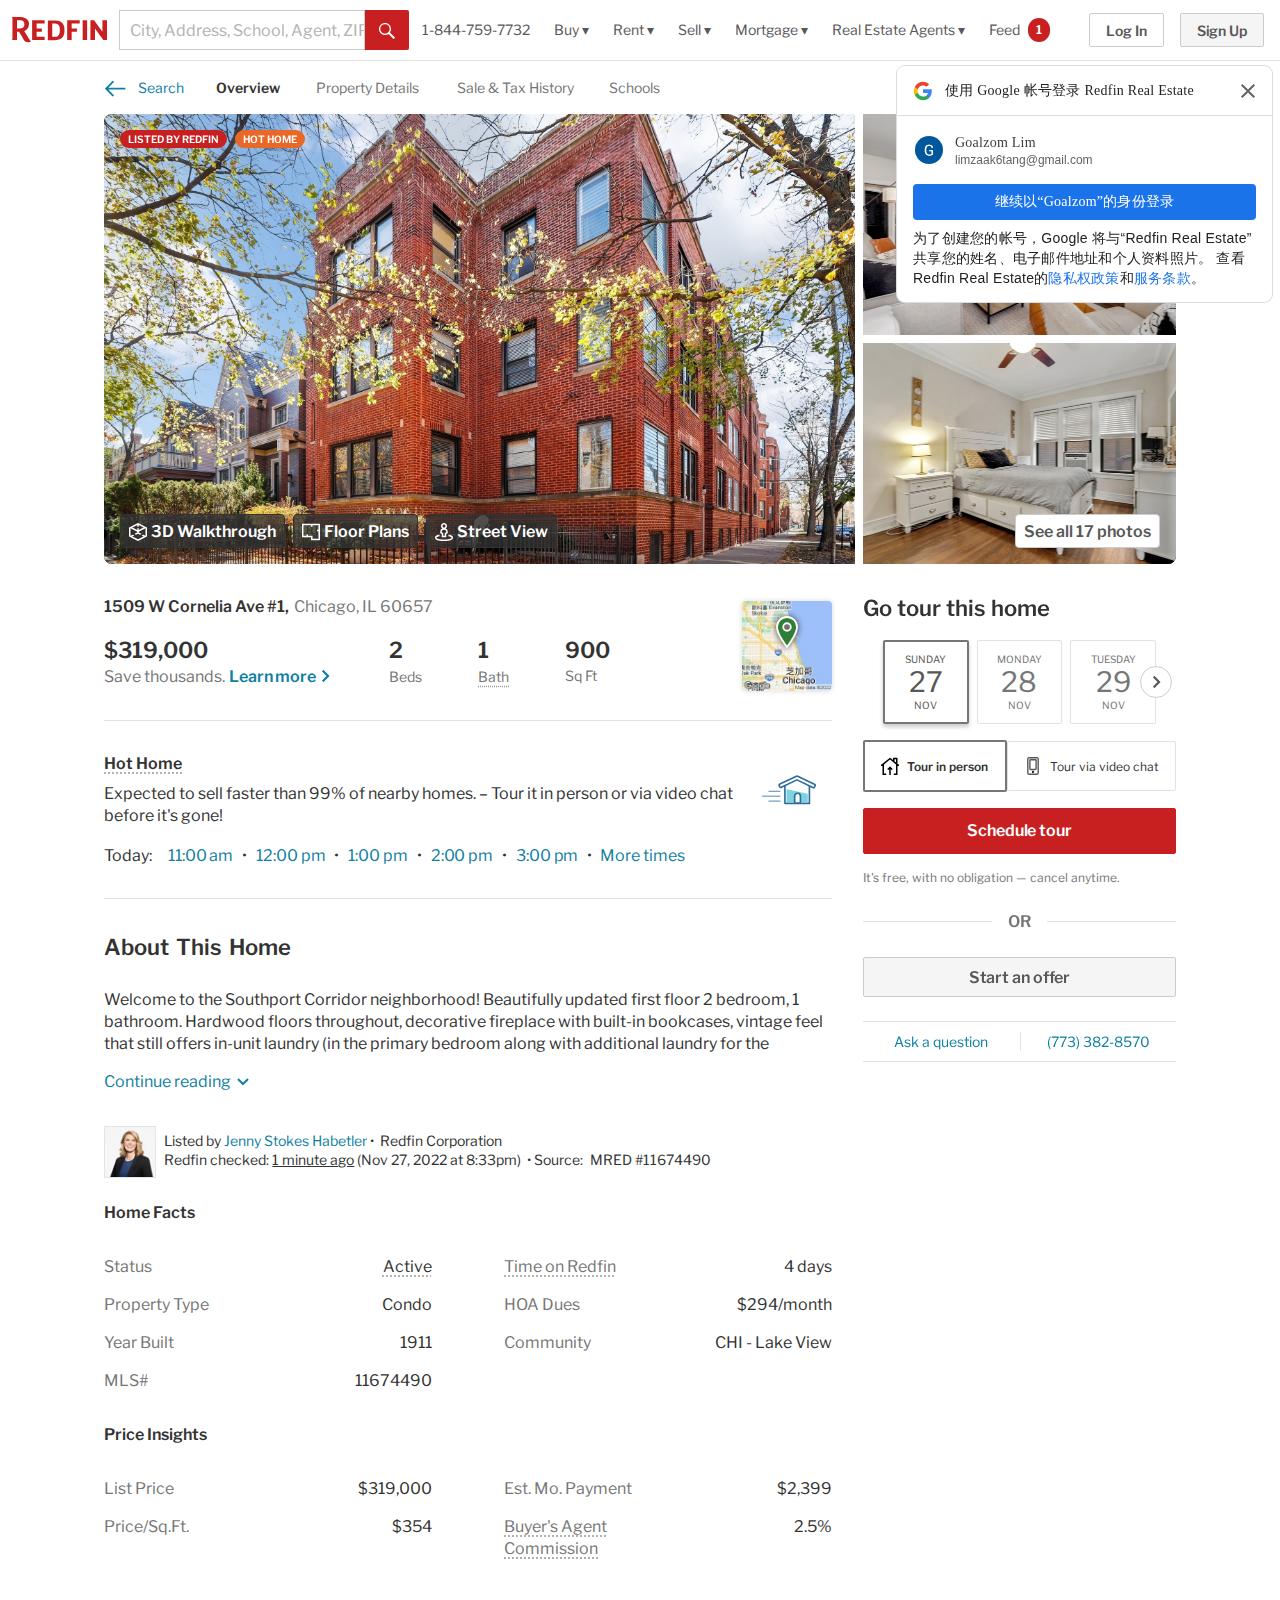
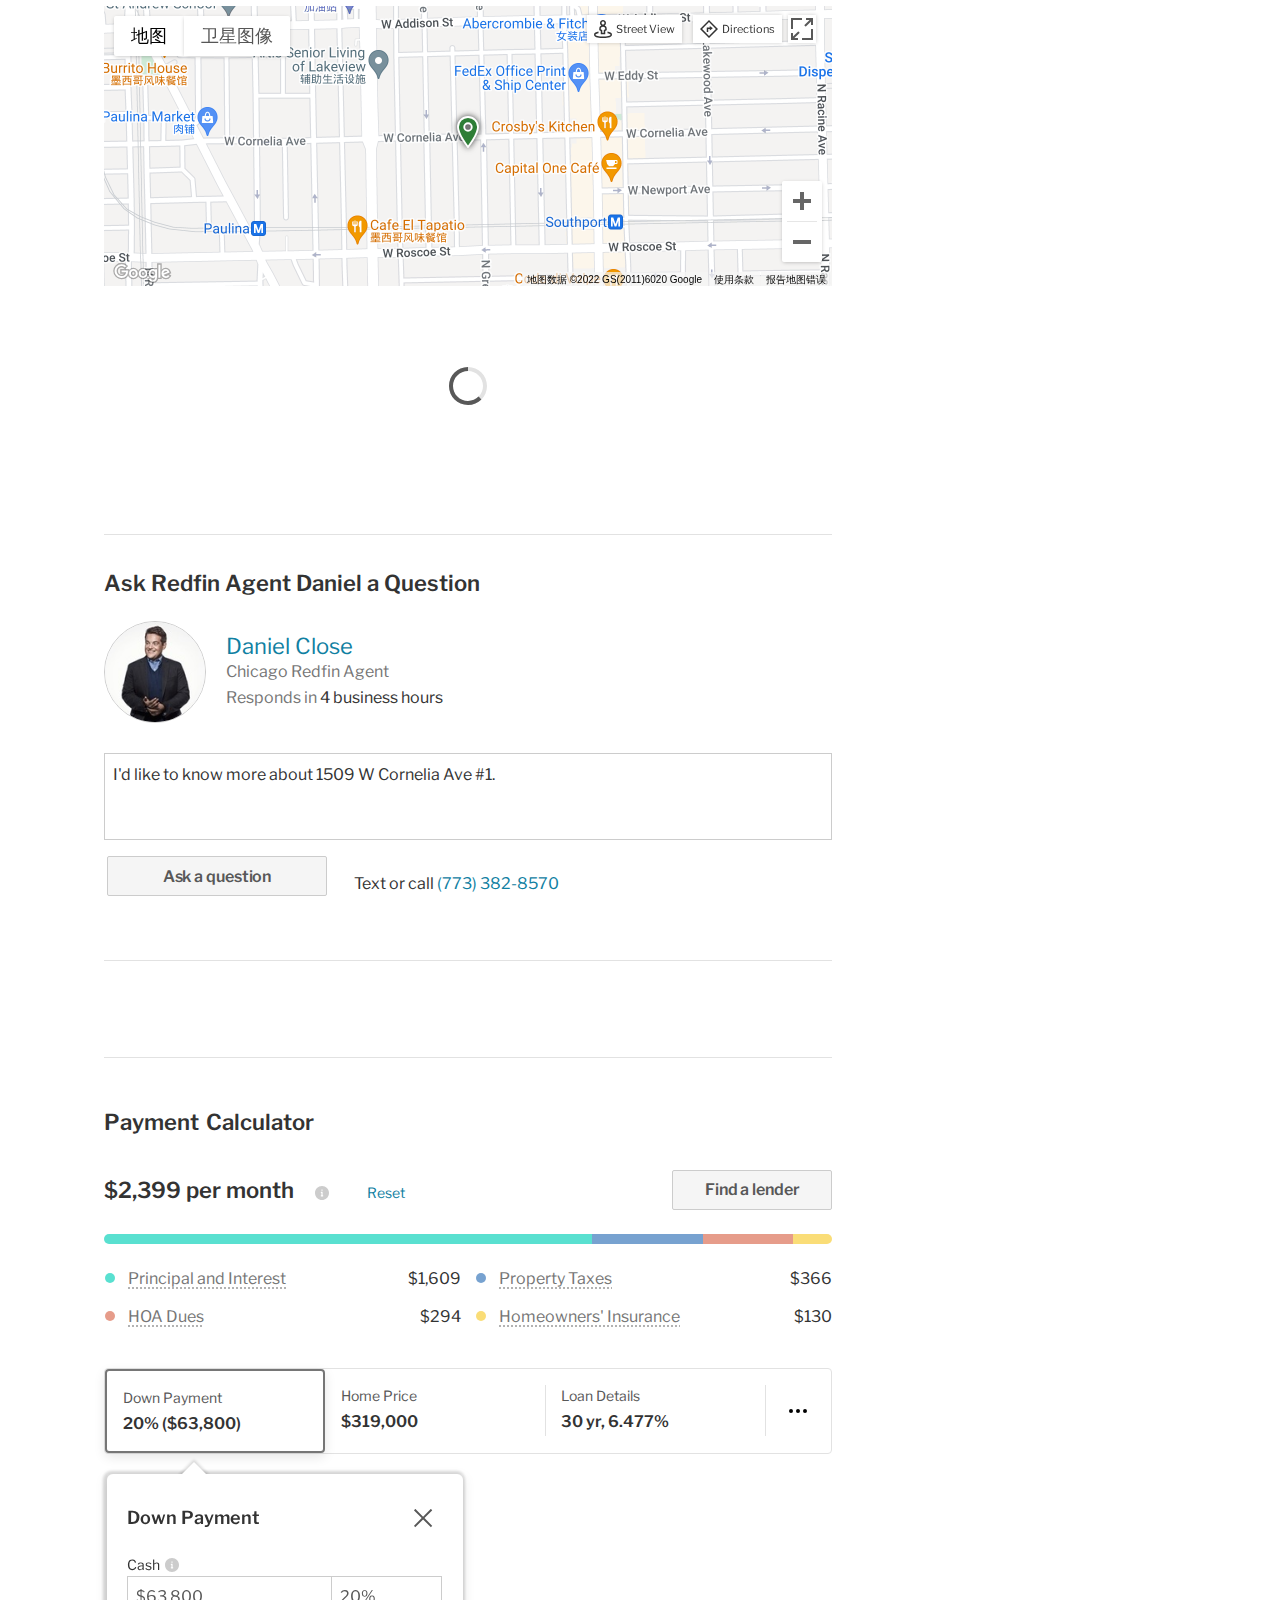
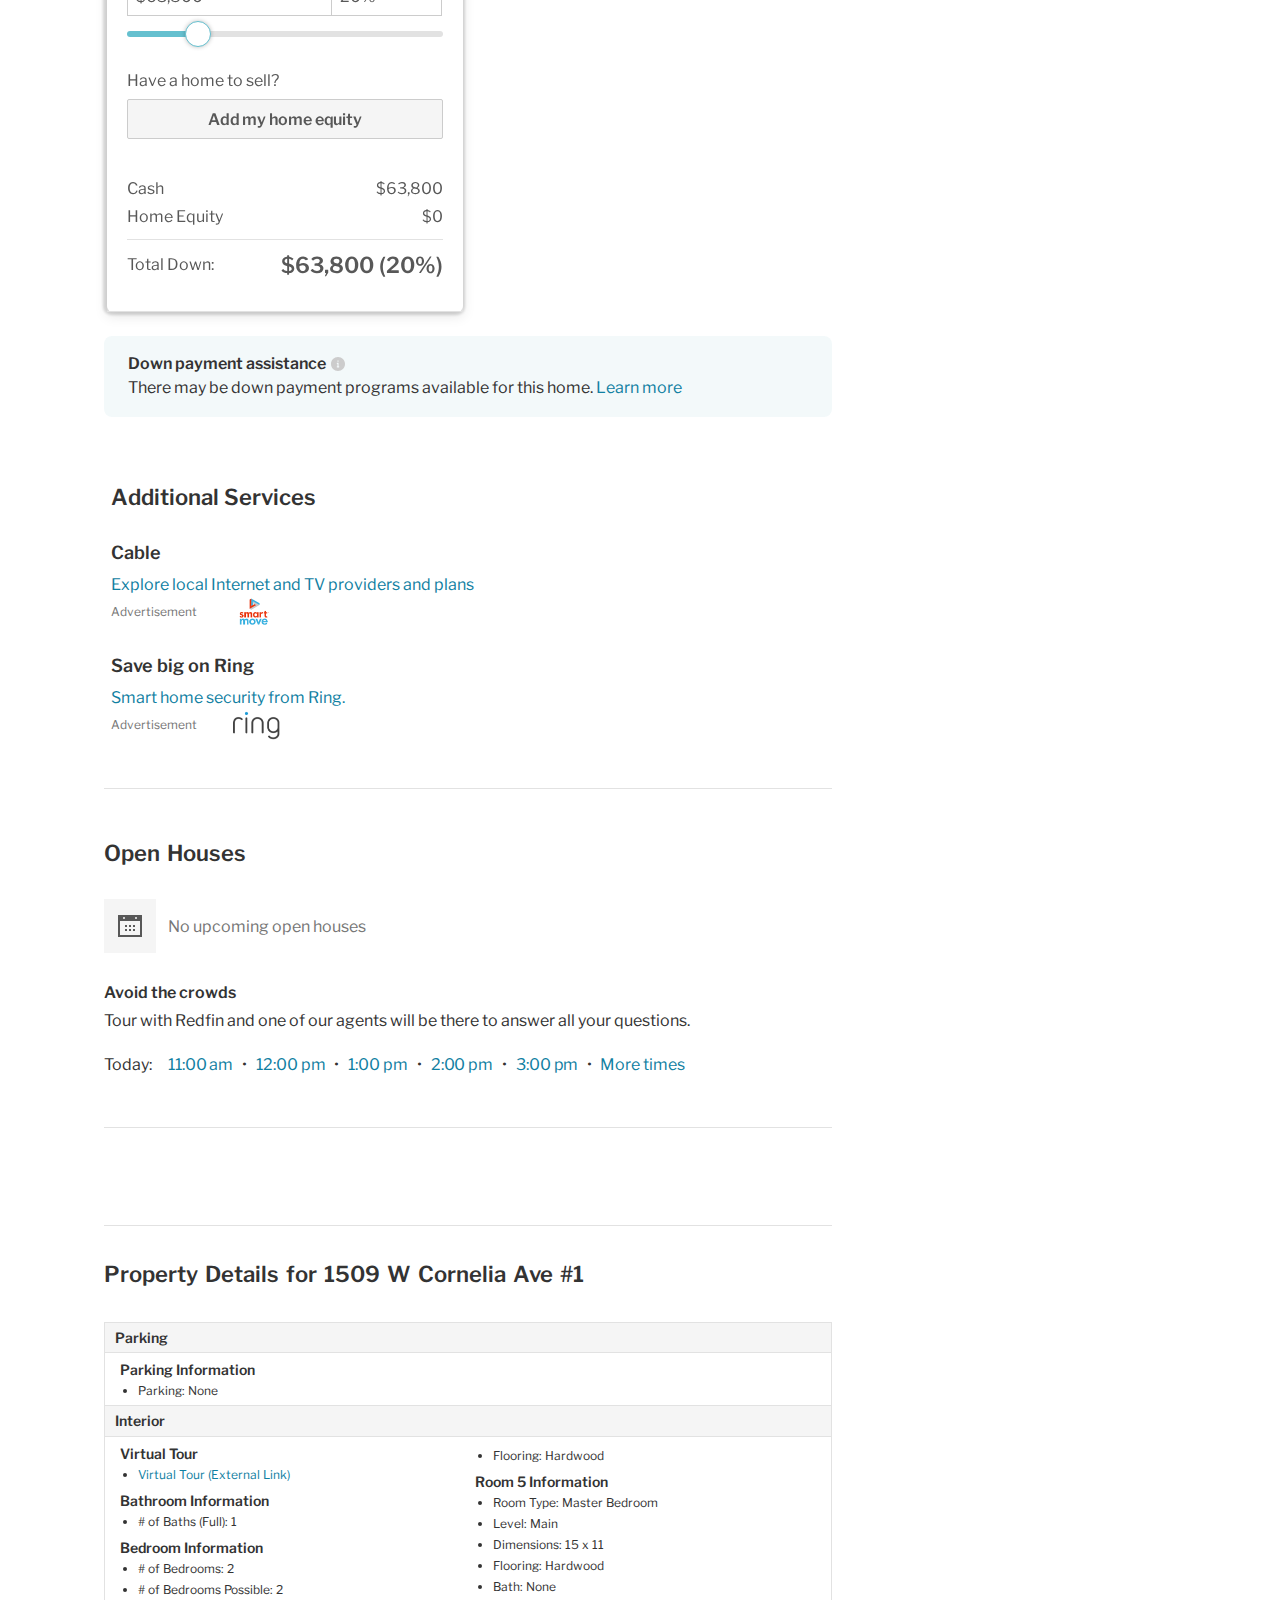
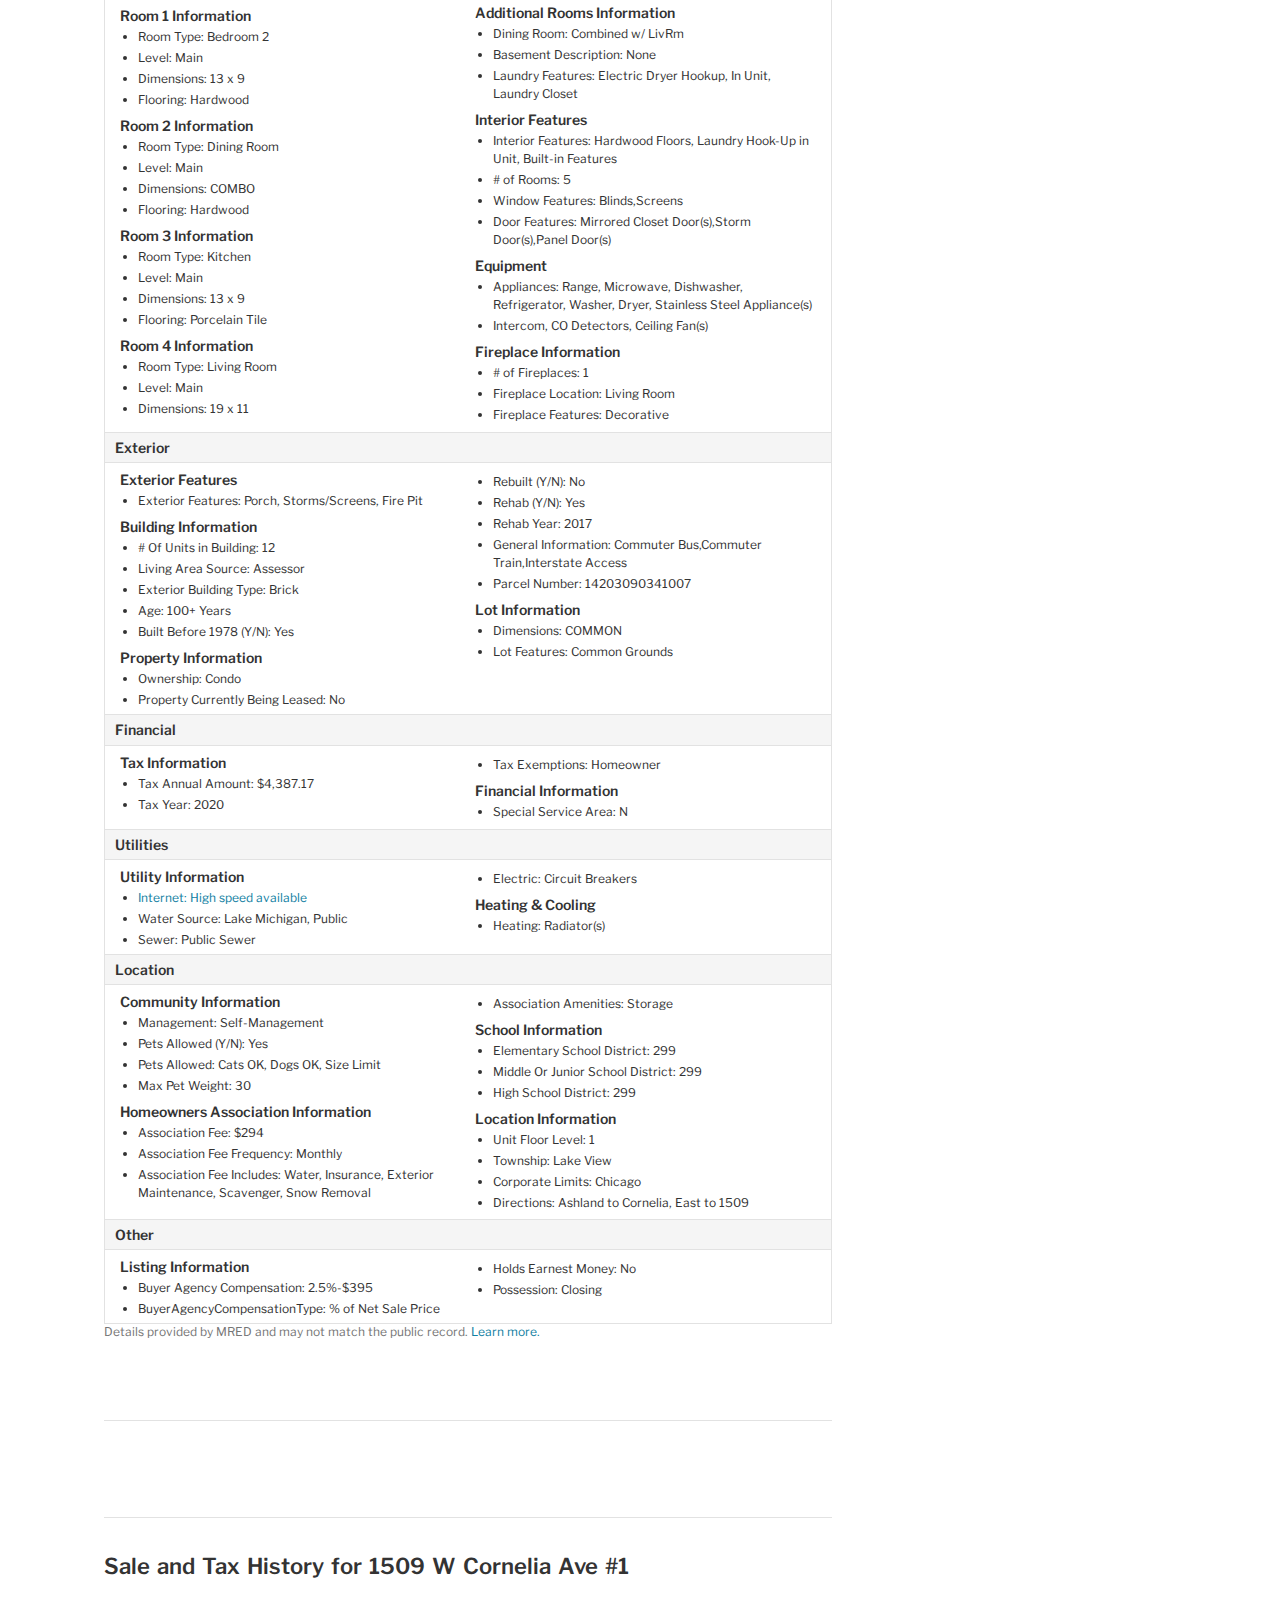
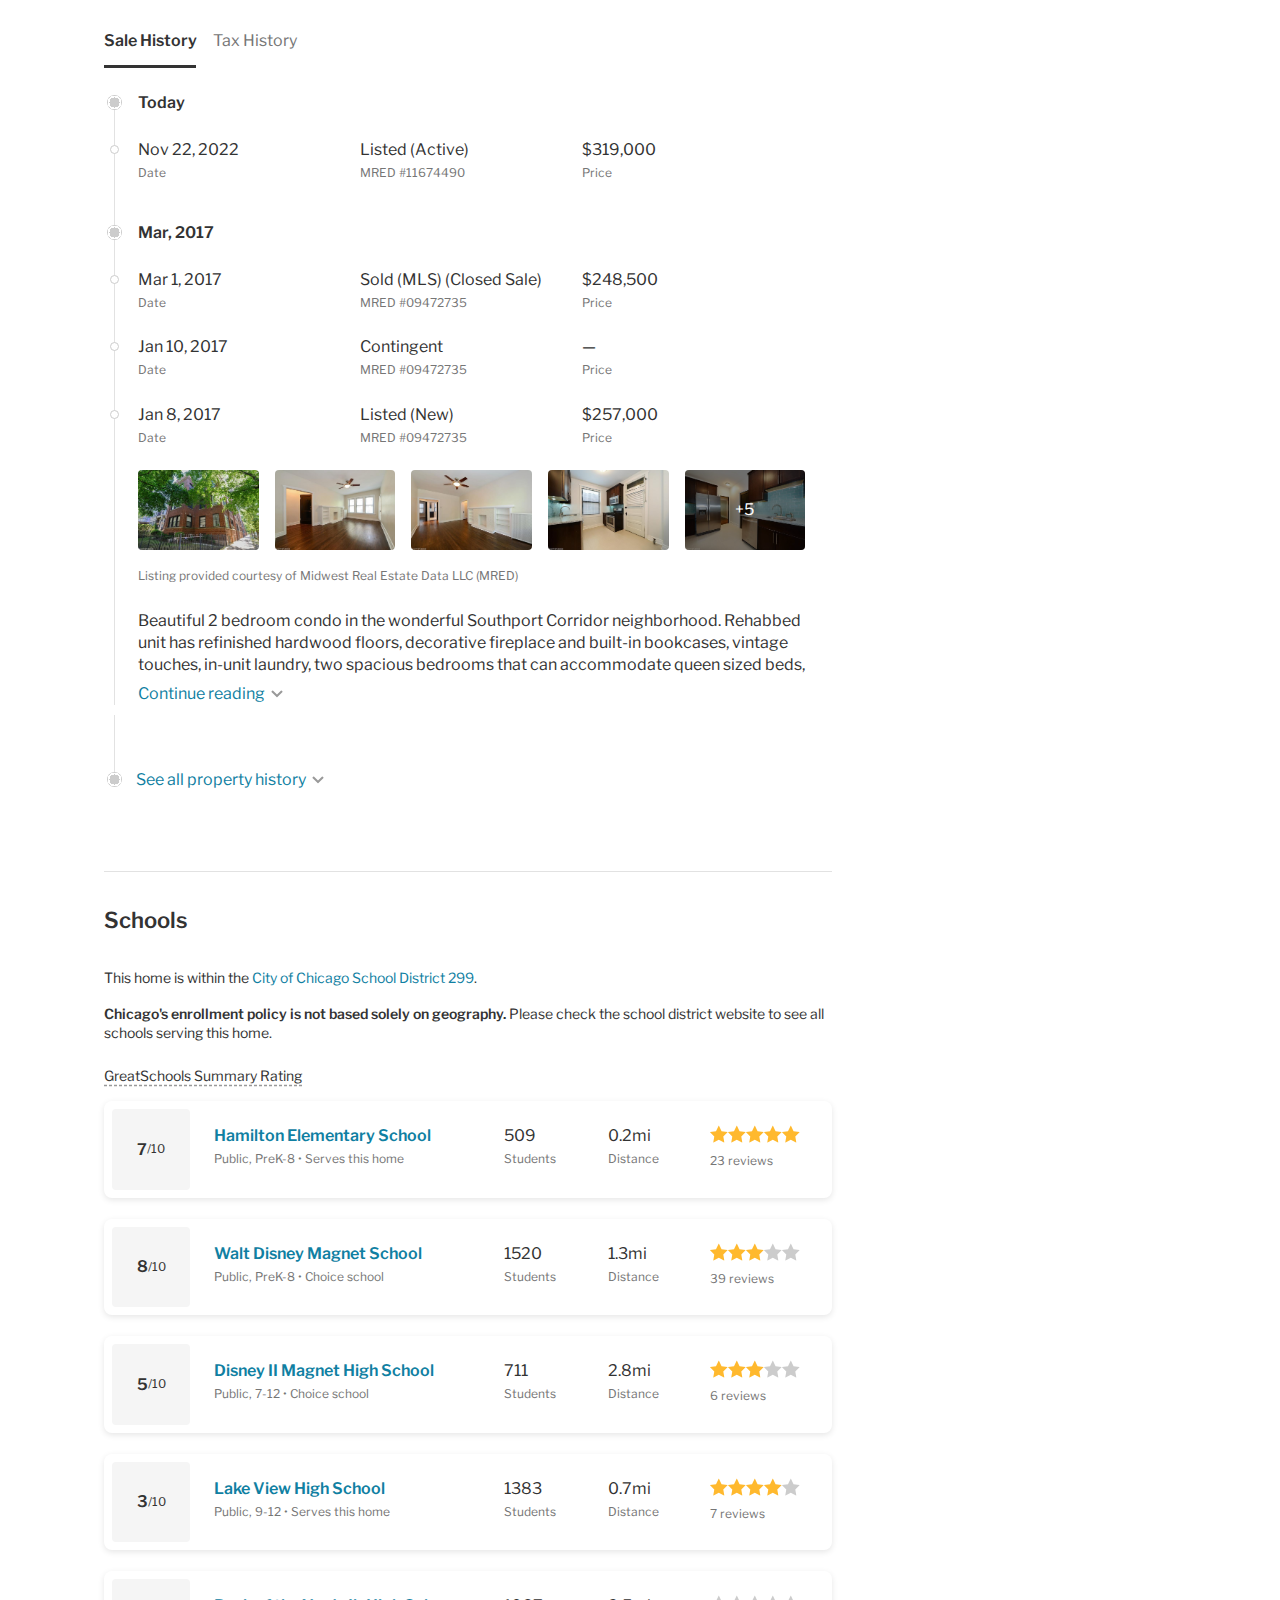
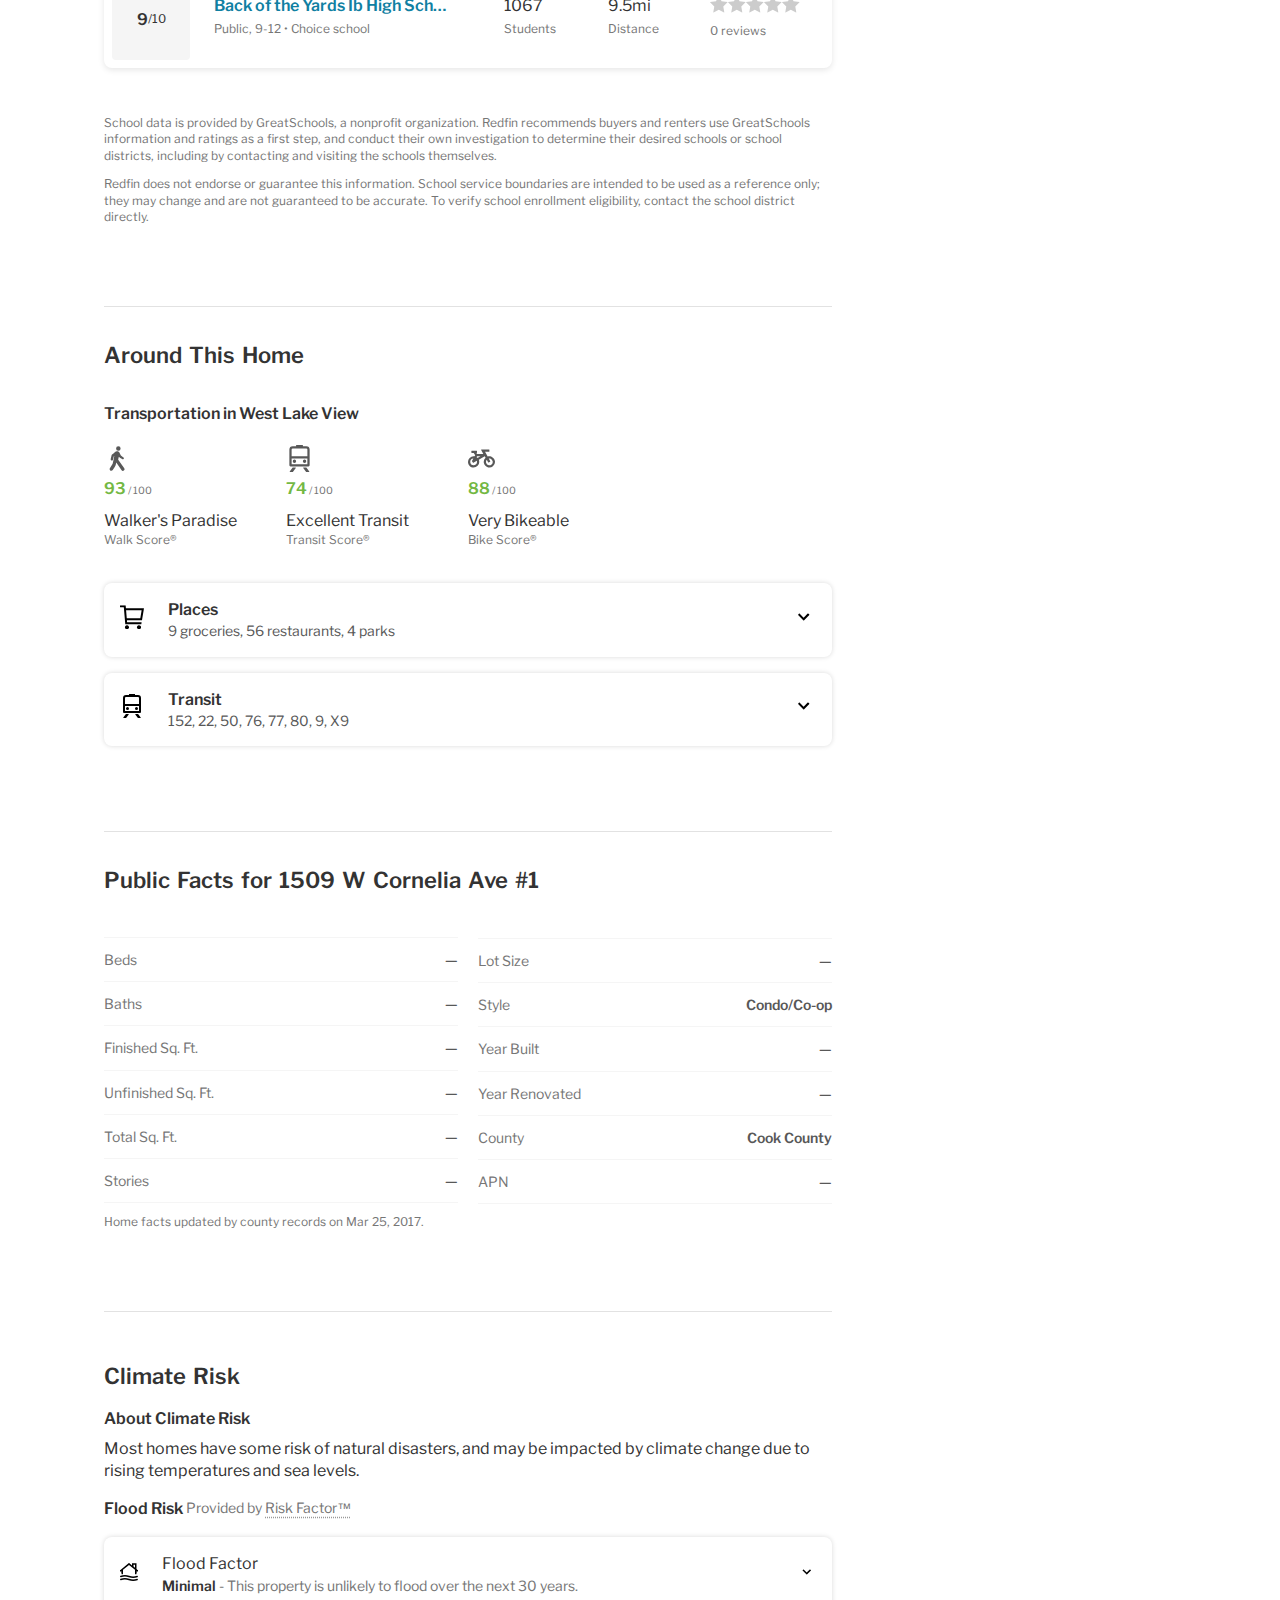
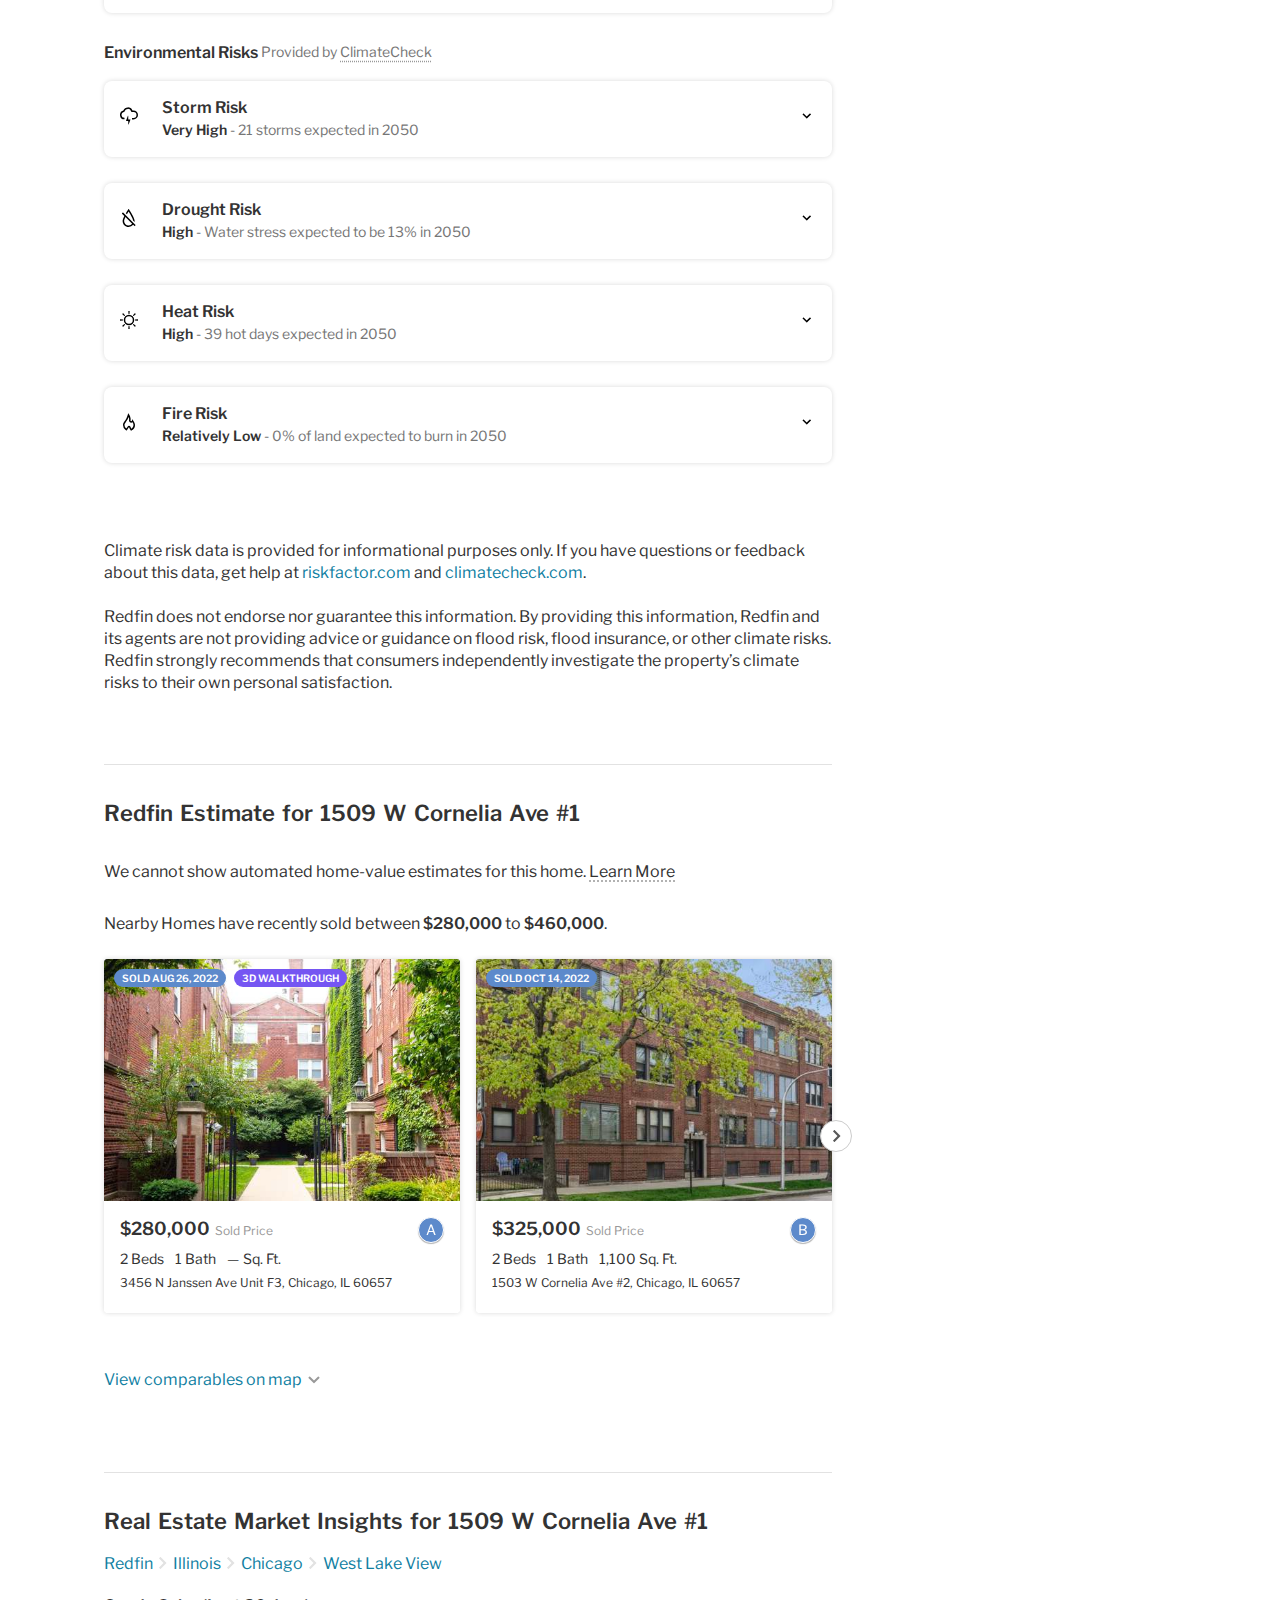
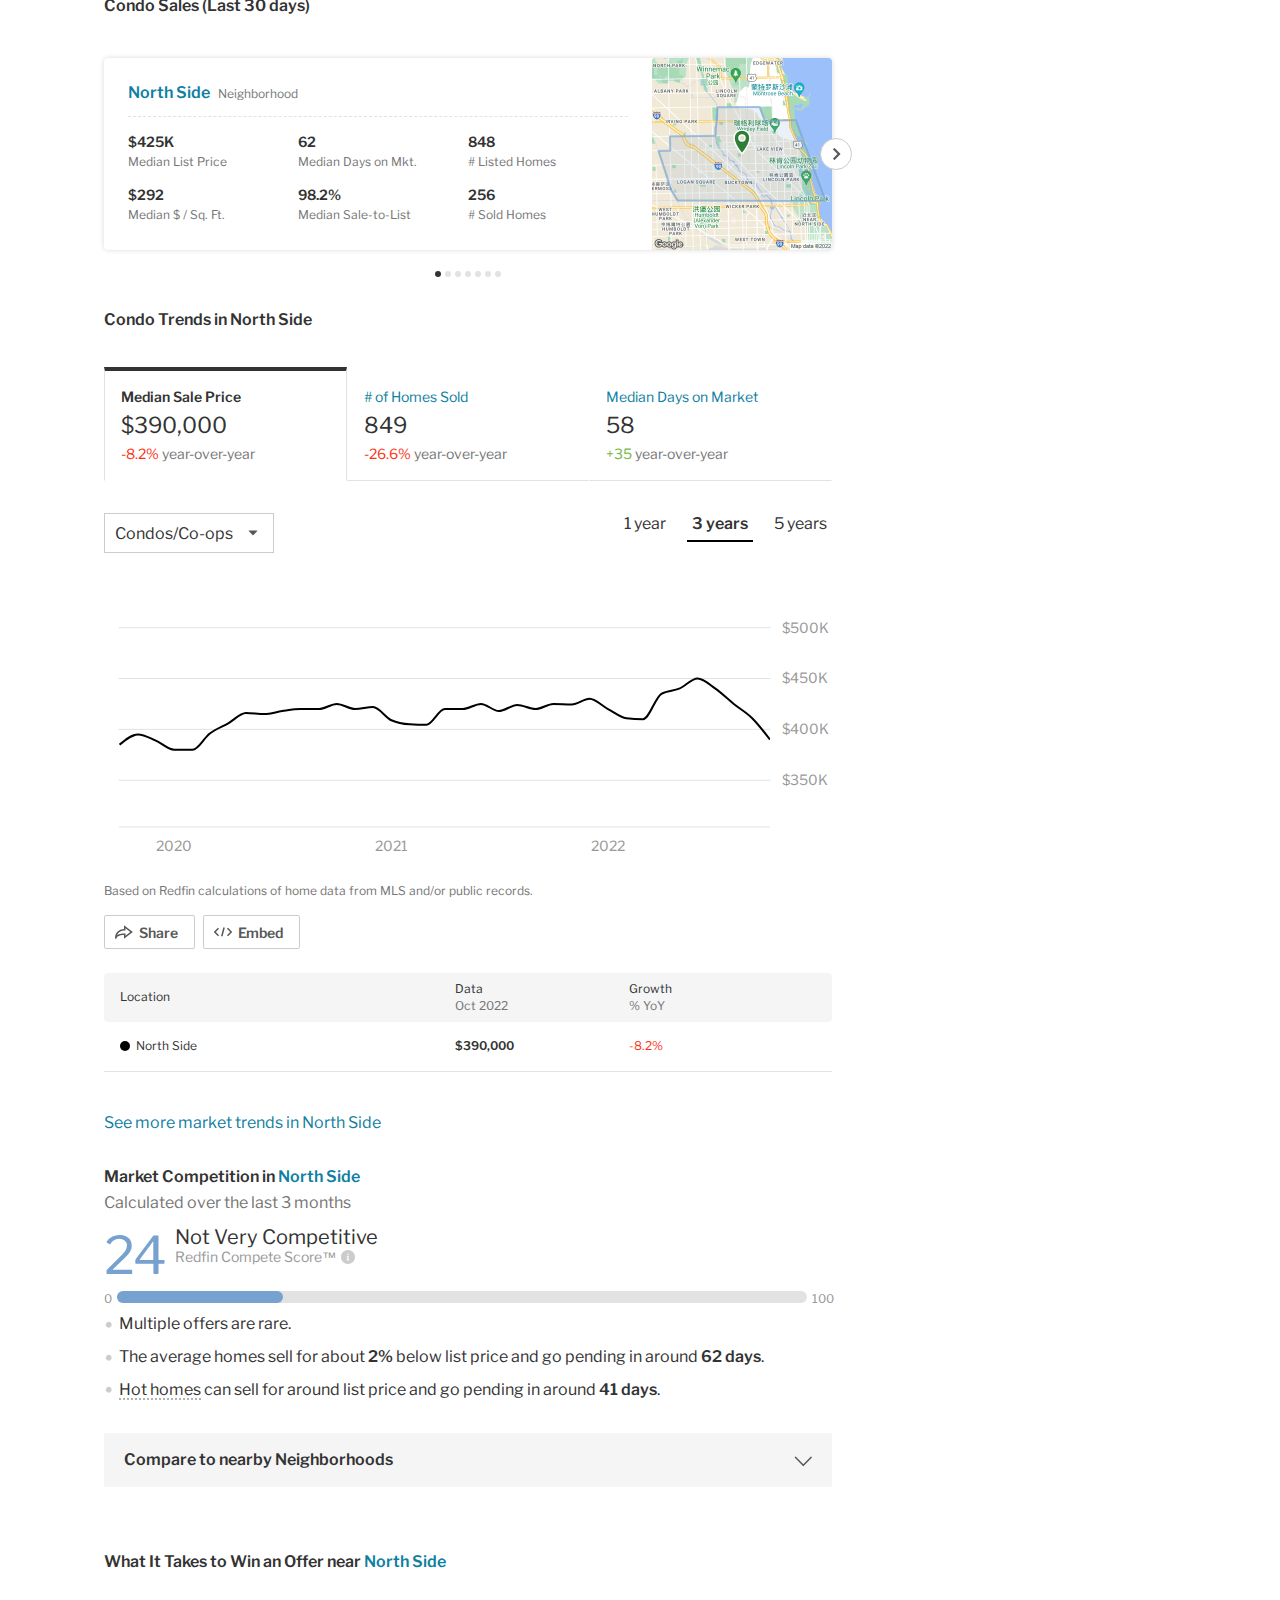
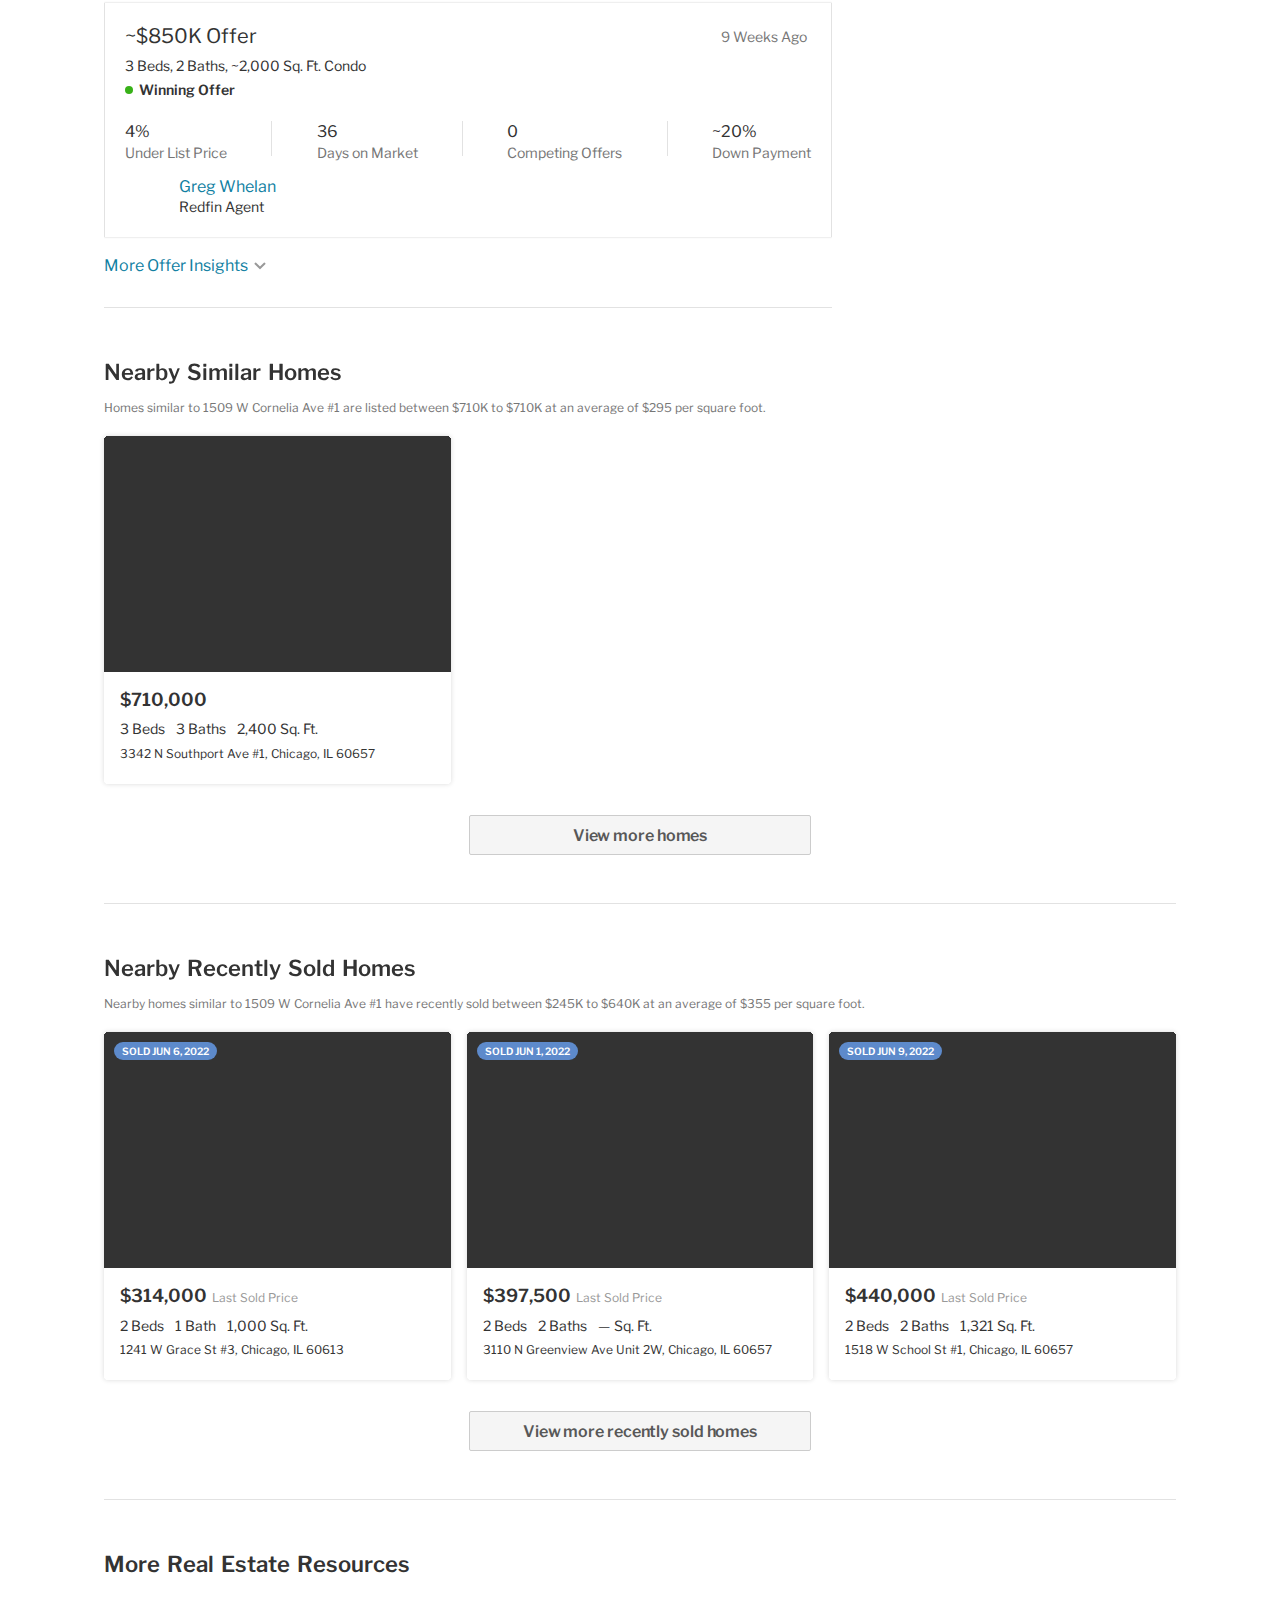
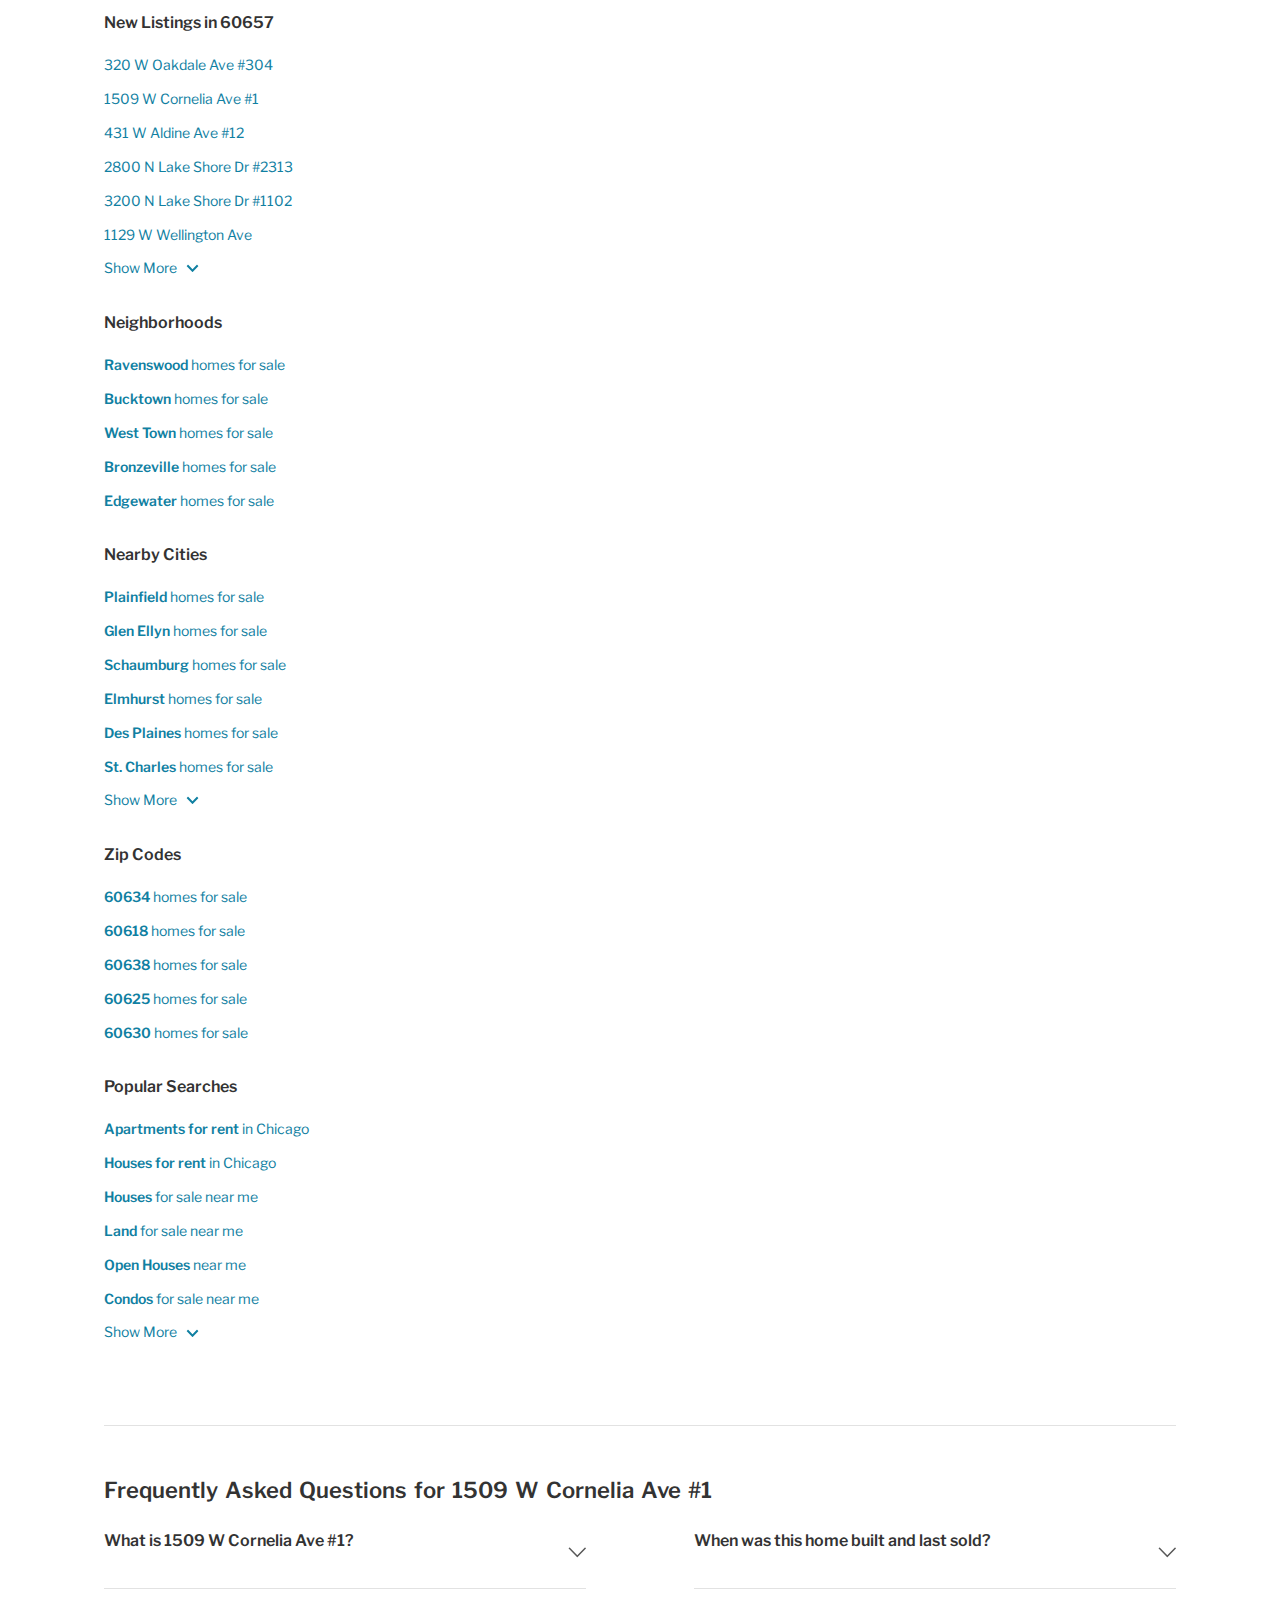
==== analysis.html @ 3dcf686b "Add files via upload" ====
<!DOCTYPE html>
<!-- saved from url=(0081)https://www.redfin.com/IL/Chicago/1509-W-Cornelia-Ave-60657/unit-1/home/106141878 -->
<html lang="en"><head><meta http-equiv="Content-Type" content="text/html; charset=UTF-8"><script src="./analysis_files/cm.min.js.下载"></script><style>.ssQIHO-checkbox-menu-item>span>span{background-color:#000;display:inline-block}@media (forced-colors:active),(prefers-contrast:more){.ssQIHO-checkbox-menu-item>span>span{background-color:ButtonText}}
</style><style>.gm-style .gm-style-mtc label,.gm-style .gm-style-mtc div{font-weight:400}.gm-style .gm-style-mtc ul,.gm-style .gm-style-mtc li{box-sizing:border-box}
</style><style>.LGLeeN-keyboard-shortcuts-view{display:-webkit-box;display:-webkit-flex;display:-moz-box;display:-ms-flexbox;display:flex}.LGLeeN-keyboard-shortcuts-view table,.LGLeeN-keyboard-shortcuts-view tbody,.LGLeeN-keyboard-shortcuts-view td,.LGLeeN-keyboard-shortcuts-view tr{background:inherit;border:none;margin:0;padding:0}.LGLeeN-keyboard-shortcuts-view table{display:table}.LGLeeN-keyboard-shortcuts-view tr{display:table-row}.LGLeeN-keyboard-shortcuts-view td{-moz-box-sizing:border-box;box-sizing:border-box;display:table-cell;color:#000;padding:6px;vertical-align:middle;white-space:nowrap}.LGLeeN-keyboard-shortcuts-view td .VdnQmO-keyboard-shortcuts-view--shortcut-key{background-color:#e8eaed;border-radius:2px;border:none;-moz-box-sizing:border-box;box-sizing:border-box;color:inherit;display:inline-block;font-family:Google Sans Text,Roboto,Arial,sans-serif;line-height:16px;margin:0 2px;min-height:20px;min-width:20px;padding:2px 4px;position:relative;text-align:center}
</style><style>.gm-control-active>img{box-sizing:content-box;display:none;left:50%;pointer-events:none;position:absolute;top:50%;transform:translate(-50%,-50%)}.gm-control-active>img:nth-child(1){display:block}.gm-control-active:focus>img:nth-child(1),.gm-control-active:hover>img:nth-child(1),.gm-control-active:active>img:nth-child(1),.gm-control-active:disabled>img:nth-child(1){display:none}.gm-control-active:focus>img:nth-child(2),.gm-control-active:hover>img:nth-child(2){display:block}.gm-control-active:active>img:nth-child(3){display:block}.gm-control-active:disabled>img:nth-child(4){display:block}
</style><link type="text/css" rel="stylesheet" href="./analysis_files/css"><link type="text/css" rel="stylesheet" href="./analysis_files/css(1)"><style>.gm-ui-hover-effect{opacity:.6}.gm-ui-hover-effect:hover{opacity:1}.gm-ui-hover-effect>span{background-color:#000}@media (forced-colors:active),(prefers-contrast:more){.gm-ui-hover-effect>span{background-color:ButtonText}}
</style><style>.gm-style .gm-style-cc a,.gm-style .gm-style-cc button,.gm-style .gm-style-cc span,.gm-style .gm-style-mtc div{font-size:10px;box-sizing:border-box}.gm-style .gm-style-cc a,.gm-style .gm-style-cc button,.gm-style .gm-style-cc span{outline-offset:3px}
</style><style>@media print {  .gm-style .gmnoprint, .gmnoprint {    display:none  }}@media screen {  .gm-style .gmnoscreen, .gmnoscreen {    display:none  }}</style><style>.gm-style-moc{background-color:rgba(0,0,0,.45);pointer-events:none;text-align:center;transition:opacity ease-in-out}.gm-style-mot{color:white;font-family:Roboto,Arial,sans-serif;font-size:22px;margin:0;position:relative;top:50%;transform:translateY(-50%);-webkit-transform:translateY(-50%);-ms-transform:translateY(-50%)}
</style><style>.gm-style img{max-width: none;}.gm-style {font: 400 11px Roboto, Arial, sans-serif; text-decoration: none;}</style><script type="text/javascript" src="./analysis_files/js"></script><script type="text/javascript" async="" src="./analysis_files/serve.js.下载"></script><script src="./analysis_files/js(1)"></script><script src="./analysis_files/sdk.js.下载" async="" crossorigin="anonymous"></script><script src="./analysis_files/cb=gapi.loaded_0" async=""></script><script src="./analysis_files/appleid.auth.js.下载"></script><script src="./analysis_files/client"></script><script src="./analysis_files/sdk.js(1).下载"></script><script src="./analysis_files/platform.js.下载" gapi_processed="true"></script><script crossorigin="anonymous" src="./analysis_files/ADPDesktopPage_75e9a395.cf8e89e1c381ba266e58.bundle.js.下载"></script><script crossorigin="anonymous" src="./analysis_files/ADPDesktopPage_83b5c8ab.e9a2d29896f0fd96af4b.bundle.js.下载"></script><script crossorigin="anonymous" src="./analysis_files/ADPDesktopPage_7eae6f61.4207afceb505b8698ed2.bundle.js.下载"></script><script crossorigin="anonymous" src="./analysis_files/ADPDesktopPage_6483b52d.d6a05bd0061caed2f237.bundle.js.下载"></script><script crossorigin="anonymous" src="./analysis_files/ADPDesktopPage_3b340955.83fe696472b7d780b3dc.bundle.js.下载"></script><script crossorigin="anonymous" src="./analysis_files/ADPDesktopPage_0caeb614.eb978bf5528ff9c0d994.bundle.js.下载"></script><script crossorigin="anonymous" src="./analysis_files/ADPDesktopPage_eef79283.7c01364420d3b9afa6d5.bundle.js.下载"></script><script crossorigin="anonymous" src="./analysis_files/ADPDesktopPage_a7ac6820.9bfdf911c00c940b3775.bundle.js.下载"></script><script crossorigin="anonymous" src="./analysis_files/ADPDesktopPage_493df0b3.30516726e93807132ad8.bundle.js.下载"></script><script crossorigin="anonymous" src="./analysis_files/419.ab06e899465aa8dcae40.bundle.js.下载"></script><script crossorigin="anonymous" src="./analysis_files/372.6dfafe2985307cf2d13b.bundle.js.下载"></script><script crossorigin="anonymous" src="./analysis_files/runtime.247689ef583096a7023d.bundle.js.下载"></script><script src="./analysis_files/customer-pages.js.下载"></script><!-- Server: phantom-3 --><!-- Time generated: Sun Nov 27 2022 04:34:36 GMT-0800 (Pacific Standard Time) --><script id="asw" src="./analysis_files/widget.js.下载" async=""></script><script type="text/javascript" async="" src="./analysis_files/fRW.js.下载"></script><script async="" src="./analysis_files/gtm.js.下载"></script><script>(function(a){window.__reactServerOnClickHandler=function(i){(a[i]=a[i]||[]).push(new Date)}})(window.__reactServerUnhandledEvents={})</script><link rel="stylesheet" type="text/css" media="" href="./analysis_files/long-cache_b400a2fe.30eeec425912374ec387.styles.css" data-href="long-cache~b400a2fe.30eeec425912374ec387.styles.css" data-react-server-css=""><link rel="stylesheet" type="text/css" media="" href="./analysis_files/ADPDesktopPage_493df0b3.e11a20a475299ae9624d.styles.css" data-href="ADPDesktopPage~493df0b3.e11a20a475299ae9624d.styles.css" data-react-server-css=""><link rel="stylesheet" type="text/css" media="" href="./analysis_files/ADPDesktopPage_a7ac6820.e509c20d0b660ccb66d5.styles.css" data-href="ADPDesktopPage~a7ac6820.e509c20d0b660ccb66d5.styles.css" data-react-server-css=""><link rel="stylesheet" type="text/css" media="" href="./analysis_files/ADPDesktopPage_eef79283.519fec0d2943ebc017fc.styles.css" data-href="ADPDesktopPage~eef79283.519fec0d2943ebc017fc.styles.css" data-react-server-css=""><link rel="stylesheet" type="text/css" media="" href="./analysis_files/ADPDesktopPage_0caeb614.afd4f3062f018d90e91d.styles.css" data-href="ADPDesktopPage~0caeb614.afd4f3062f018d90e91d.styles.css" data-react-server-css=""><link rel="stylesheet" type="text/css" media="" href="./analysis_files/ADPDesktopPage_3b340955.21d8b7373f6c372fdbae.styles.css" data-href="ADPDesktopPage~3b340955.21d8b7373f6c372fdbae.styles.css" data-react-server-css=""><link rel="stylesheet" type="text/css" media="" href="./analysis_files/ADPDesktopPage_6483b52d.9a8624ad1d8b9ed3890d.styles.css" data-href="ADPDesktopPage~6483b52d.9a8624ad1d8b9ed3890d.styles.css" data-react-server-css=""><link rel="stylesheet" type="text/css" media="" href="./analysis_files/ADPDesktopPage_7eae6f61.e06b26ecc01927b86fea.styles.css" data-href="ADPDesktopPage~7eae6f61.e06b26ecc01927b86fea.styles.css" data-react-server-css=""><link rel="stylesheet" type="text/css" media="" href="./analysis_files/ADPDesktopPage_83b5c8ab.6129668c7196b86f72bb.styles.css" data-href="ADPDesktopPage~83b5c8ab.6129668c7196b86f72bb.styles.css" data-react-server-css=""><link rel="stylesheet" type="text/css" media="" href="./analysis_files/ADPDesktopPage_75e9a395.72a11c9dd0efb5de2cf1.styles.css" data-href="ADPDesktopPage~75e9a395.72a11c9dd0efb5de2cf1.styles.css" data-react-server-css=""><link rel="stylesheet" type="text/css" media="" href="./analysis_files/ADPDesktopDelayLoadedComponents_493df0b3.f53c899abe405f1deaae.styles.css" data-href="ADPDesktopDelayLoadedComponents~493df0b3.f53c899abe405f1deaae.styles.css" data-react-server-css=""><link data-react-server-link="" rel="icon" type="image/x-icon" href="https://www.redfin.com/favicon.ico?v=3"><link data-react-server-link="" rel="apple-touch-icon" href="https://ssl.cdn-redfin.com/v446.0.1/images/logos/Touch-icon-60.png"><link data-react-server-link="" rel="apple-touch-icon" sizes="76x76" href="https://ssl.cdn-redfin.com/v446.0.1/images/logos/Touch-icon-76.png"><link data-react-server-link="" rel="apple-touch-icon" sizes="120x120" href="https://ssl.cdn-redfin.com/v446.0.1/images/logos/Touch-icon-120.png"><link data-react-server-link="" rel="apple-touch-icon" sizes="152x152" href="https://ssl.cdn-redfin.com/v446.0.1/images/logos/Touch-icon-152.png"><link data-react-server-link="" rel="preload" as="image" href="./analysis_files/item_2.jpg"><link data-react-server-link="" rel="preload" href="https://ssl.cdn-redfin.com/vLATEST/corvstatic/customer-pages/AsyncDesktopMediaDialog~eef79283.b60ed1e73de03bf12587.styles.css" as="style"><link data-react-server-link="" rel="preload" href="https://ssl.cdn-redfin.com/vLATEST/corvstatic/customer-pages/AsyncDesktopMediaDialog~eef79283.45d550b640ab6aa8c15f.bundle.js" as="script" crossorigin="anonymous"><link data-react-server-link="" rel="dns-prefetch" href="https://www.google-analytics.com/"><link data-react-server-link="" rel="dns-prefetch" href="https://connect.facebook.net/"><link data-react-server-link="" rel="dns-prefetch" href="https://sqs.us-west-2.amazonaws.com/"><!--<base target="_top">--><base href="." target="_top"><title>1509 W Cornelia Ave #1, Chicago, IL 60657 | MLS# 11674490 | Redfin</title><link data-react-server-link="" rel="canonical" href="https://www.redfin.com/IL/Chicago/1509-W-Cornelia-Ave-60657/unit-1/home/106141878"><link data-react-server-link="" rel="alternate" href="android-app://com.redfin.android/http/www.redfin.com/IL/Chicago/1509-W-Cornelia-Ave-60657/unit-1/home/106141878"><meta name="CLASSIFICATION" content="Business: Real Estate"><meta name="HOME_URL" content="https://www.redfin.com"><meta name="COPYRIGHT" content="Redfin"><meta name="CATEGORY" content="Business: Real Estate"><meta name="AUTHOR" content="Redfin"><meta name="verify-v1" content="vbagp07VenQsa10E9wu53BlevOrQJwZgHkSUPFAKDGE="><meta name="viewport" content="width=device-width, initial-scale=1, minimum-scale=1, user-scalable=1"><meta name="ICBM" content="41.945047, -87.666714"><meta name="geo.position" content="41.945047;-87.666714"><meta name="geo.placename" content="Chicago, IL"><meta name="geo.region" content="US-IL"><meta name="description" content="For Sale: 2 beds, 1 bath ∙ 900 sq. ft. ∙ 1509 W Cornelia Ave #1, Chicago, IL 60657 ∙ $319,000 ∙ MLS# 11674490 ∙ Welcome to the Southport Corridor neighborhood! Beautifully updated first floor 2 bed..."><meta name="twitter:card" content="summary_large_image"><meta name="twitter:title" content="1509 W Cornelia Ave #1, Chicago, IL 60657 - 2 beds/1 bath"><meta name="twitter:description" content="(MRED) For Sale: 2 beds, 1 bath ∙ 900 sq. ft. ∙ 1509 W Cornelia Ave #1, Chicago, IL 60657 ∙ $319,000 ∙ MLS# 11674490 ∙ Welcome to the Southport Corridor neighborhood! Beautifully updated first floor 2 bed..."><meta name="twitter:image" content="https://ssl.cdn-redfin.com/system_files/media/774188_JPG/genLdpUgcMediaBrowserUrl/item_2.jpg"><meta name="twitter:image:alt" content="1509 W Cornelia Ave #1, Chicago, IL 60657 - 2 beds/1 bath"><meta name="twitter:site" content="@redfin"><meta name="twitter:text:title" content="1509 W Cornelia Ave #1, Chicago, IL 60657 - 2 beds/1 bath"><meta name="twitter:text:description" content="(MRED) For Sale: 2 beds, 1 bath ∙ 900 sq. ft. ∙ 1509 W Cornelia Ave #1, Chicago, IL 60657 ∙ $319,000 ∙ MLS# 11674490 ∙ Welcome to the Southport Corridor neighborhood! Beautifully updated first floor 2 bed..."><meta name="twitter:text:description_simple" content="Welcome to the Southport Corridor neighborhood! Beautifully updated first floor 2 bedroom, 1 bathroom. Hardwood floors throughout, decorative fireplace with built-in bookcases, vintage feel that st..."><meta name="twitter:image:src" content="https://ssl.cdn-redfin.com/system_files/media/774188_JPG/genLdpUgcMediaBrowserUrl/item_2.jpg"><meta name="twitter:text:street_address" content="1509 W Cornelia Ave #1"><meta name="twitter:text:city" content="Chicago"><meta name="twitter:text:state_code" content="IL"><meta name="twitter:text:zip" content="60657"><meta name="twitter:text:listing_source" content="MRED"><meta name="twitter:text:price" content="$319,000"><meta name="twitter:text:beds" content="2"><meta name="twitter:text:baths" content="1"><meta name="twitter:text:sqft" content="900"><meta name="twitter:image:sash" content="http://img.cdn-redfin.com/vLATEST/images/search/details/twitterCards/twitter-card-corner-forsale.png"><meta name="twitter:image:home" content="http://img.cdn-redfin.com/vLATEST/images/search/details/twitterCards/twitter-card-icon-condo.png"><meta name="twitter:image:photo0" content="https://ssl.cdn-redfin.com/system_files/media/774188_JPG/genLdpUgcMediaBrowserUrl/item_2.jpg"><meta name="twitter:image:photo1" content="https://ssl.cdn-redfin.com/system_files/media/774188_JPG/genLdpUgcMediaBrowserUrl/item_6.jpg"><meta name="twitter:image:photo2" content="https://ssl.cdn-redfin.com/system_files/media/774188_JPG/genLdpUgcMediaBrowserUrl/item_3.jpg"><meta name="twitter:image:photo3" content="https://ssl.cdn-redfin.com/system_files/media/774188_JPG/genLdpUgcMediaBrowserUrl/item_4.jpg"><meta name="twitter:image:camera" content="http://img.cdn-redfin.com/vLATEST/images/search/details/twitterCards/twitter-card-camera-160x160.png"><meta name="twitter:image:camera_wide" content="http://img.cdn-redfin.com/vLATEST/images/search/details/twitterCards/twitter-card-camera-preview-wide.png"><meta name="twitter:url:landing_url" content="https://www.redfin.com/IL/Chicago/1509-W-Cornelia-Ave-60657/unit-1/home/106141878"><meta name="twitter:phone:number" content="8779733346"><meta name="twitter:app:name:iphone" content="Redfin Real Estate"><meta name="twitter:app:id:iphone" content="327962480"><meta name="twitter:app:url:iphone" content="redfin://home/106141878"><meta name="twitter:app:name:ipad" content="Redfin Real Estate"><meta name="twitter:app:id:ipad" content="327962480"><meta name="twitter:app:url:ipad" content="redfin://home/106141878"><meta name="twitter:app:name:googleplay" content="Redfin Real Estate"><meta name="twitter:app:id:googleplay" content="com.redfin.android"><meta name="twitter:app:url:googleplay" content="https://www.redfin.com/IL/Chicago/1509-W-Cornelia-Ave-60657/unit-1/home/106141878"><meta property="og:title" content="1509 W Cornelia Ave #1, Chicago, IL 60657 - 2 beds/1 bath"><meta property="og:type" content="redfinrealestate:home"><meta property="og:url" content="https://www.redfin.com/IL/Chicago/1509-W-Cornelia-Ave-60657/unit-1/home/106141878"><meta property="og:image" content="https://ssl.cdn-redfin.com/system_files/media/774188_JPG/genLdpUgcMediaBrowserUrl/item_2.jpg"><meta property="og:image:width" content="2160"><meta property="og:image:height" content="1440"><meta property="og:site_name" content="Redfin"><meta property="og:description" content="(MRED) For Sale: 2 beds, 1 bath ∙ 900 sq. ft. ∙ 1509 W Cornelia Ave #1, Chicago, IL 60657 ∙ $319,000 ∙ MLS# 11674490 ∙ Welcome to the Southport Corridor neighborhood! Beautifully updated first floor 2 bed..."><meta property="fb:app_id" content="161006757273279"><meta property="al:ios:url" content="redfin://home/106141878"><meta property="al:ios:app_store_id" content="327962480"><meta property="al:ios:app_name" content="Redfin Real Estate"><meta property="al:android:url" content="https://www.redfin.com/IL/Chicago/1509-W-Cornelia-Ave-60657/unit-1/home/106141878"><meta property="al:android:package" content="com.redfin.android"><meta property="al:android:app_name" content="Redfin Real Estate"><script>bazadebezolkohpepadr="537982006"</script><script type="text/javascript" src="https://www.redfin.com/akam/13/2010f4ed" defer=""></script><style type="text/css">/*!
 * Bootstrap v4.3.1 (https://getbootstrap.com/)
 * Copyright 2011-2020 The Bootstrap Authors
 * Copyright 2011-2020 Twitter, Inc.
 * Licensed under MIT (https://github.com/twbs/bootstrap/blob/master/LICENSE)
 */
 .cmaswdgt-container :root{--blue:#0d6efd;--indigo:#6610f2;--purple:#6f42c1;--pink:#d63384;--red:#dc3545;--orange:#fd7e14;--yellow:#ffc107;--green:#28a745;--teal:#20c997;--cyan:#17a2b8;--white:#fff;--gray:#6c757d;--gray-dark:#343a40;--primary:#0d6efd;--secondary:#6c757d;--success:#28a745;--info:#17a2b8;--warning:#ffc107;--danger:#dc3545;--light:#f8f9fa;--dark:#343a40;--font-family-sans-serif:-apple-system,BlinkMacSystemFont,"Segoe UI",Roboto,"Helvetica Neue",Arial,"Noto Sans",sans-serif,"Apple Color Emoji","Segoe UI Emoji","Segoe UI Symbol","Noto Color Emoji";--font-family-monospace:SFMono-Regular,Menlo,Monaco,Consolas,"Liberation Mono","Courier New",monospace}.cmaswdgt-container *,.cmaswdgt-container ::after,.cmaswdgt-container ::before{box-sizing:border-box}.cmaswdgt-container{margin:0;font-size:1rem;font-weight:400;line-height:1.5;color:#212529;background-color:#fff;-webkit-text-size-adjust:100%;-webkit-tap-highlight-color:transparent}.cmaswdgt-container [tabindex="-1"]:focus:not(:focus-visible){outline:0!important}.cmaswdgt-container hr{margin:1rem 0;color:inherit;background-color:currentColor;border:0;opacity:.25}.cmaswdgt-container hr:not([size]){height:1px}.cmaswdgt-container .h1,.cmaswdgt-container .h2,.cmaswdgt-container .h3,.cmaswdgt-container .h4,.cmaswdgt-container .h5,.cmaswdgt-container .h6,.cmaswdgt-container h1,.cmaswdgt-container h2,.cmaswdgt-container h3,.cmaswdgt-container h4,.cmaswdgt-container h5,.cmaswdgt-container h6{margin-top:0;margin-bottom:.5rem;font-weight:500;line-height:1.2}.cmaswdgt-container .h1,.cmaswdgt-container h1{font-size:calc(1.375rem + 1.5vw)}@media (min-width:1200px){.cmaswdgt-container .h1,.cmaswdgt-container h1{font-size:2.5rem}}.cmaswdgt-container .h2,.cmaswdgt-container h2{font-size:calc(1.325rem + .9vw)}@media (min-width:1200px){.cmaswdgt-container .h2,.cmaswdgt-container h2{font-size:2rem}}.cmaswdgt-container .h3,.cmaswdgt-container h3{font-size:calc(1.3rem + .6vw)}@media (min-width:1200px){.cmaswdgt-container .h3,.cmaswdgt-container h3{font-size:1.75rem}}.cmaswdgt-container .h4,.cmaswdgt-container h4{font-size:calc(1.275rem + .3vw)}@media (min-width:1200px){.cmaswdgt-container .h4,.cmaswdgt-container h4{font-size:1.5rem}}.cmaswdgt-container .h5,.cmaswdgt-container h5{font-size:1.25rem}.cmaswdgt-container .h6,.cmaswdgt-container h6{font-size:1rem}.cmaswdgt-container p{margin-top:0;margin-bottom:1rem}.cmaswdgt-container abbr[data-original-title],.cmaswdgt-container abbr[title]{text-decoration:underline;-webkit-text-decoration:underline dotted;text-decoration:underline dotted;cursor:help;-webkit-text-decoration-skip-ink:none;text-decoration-skip-ink:none}.cmaswdgt-container address{margin-bottom:1rem;font-style:normal;line-height:inherit}.cmaswdgt-container ol,.cmaswdgt-container ul{padding-left:2rem}.cmaswdgt-container dl,.cmaswdgt-container ol,.cmaswdgt-container ul{margin-top:0;margin-bottom:1rem}.cmaswdgt-container ol ol,.cmaswdgt-container ol ul,.cmaswdgt-container ul ol,.cmaswdgt-container ul ul{margin-bottom:0}.cmaswdgt-container dt{font-weight:700}.cmaswdgt-container dd{margin-bottom:.5rem;margin-left:0}.cmaswdgt-container blockquote{margin:0 0 1rem}.cmaswdgt-container b,.cmaswdgt-container strong{font-weight:bolder}.cmaswdgt-container .small,.cmaswdgt-container small{font-size:.875em}.cmaswdgt-container .mark,.cmaswdgt-container mark{padding:.2em;background-color:#fcf8e3}.cmaswdgt-container sub,.cmaswdgt-container sup{position:relative;font-size:.75em;line-height:0;vertical-align:baseline}.cmaswdgt-container sub{bottom:-.25em}.cmaswdgt-container sup{top:-.5em}.cmaswdgt-container a{color:#0d6efd;text-decoration:underline}.cmaswdgt-container a:hover{color:#024dbc}.cmaswdgt-container a:not([href]),.cmaswdgt-container a:not([href]):hover{color:inherit;text-decoration:none}.cmaswdgt-container code,.cmaswdgt-container kbd,.cmaswdgt-container pre,.cmaswdgt-container samp{font-family:SFMono-Regular,Menlo,Monaco,Consolas,"Liberation Mono","Courier New",monospace;font-size:1em}.cmaswdgt-container pre{display:block;margin-top:0;margin-bottom:1rem;overflow:auto;font-size:.875em}.cmaswdgt-container pre code{font-size:inherit;color:inherit;word-break:normal}.cmaswdgt-container code{font-size:.875em;color:#d63384;word-wrap:break-word}a>.cmaswdgt-container code{color:inherit}.cmaswdgt-container kbd{padding:.2rem .4rem;font-size:.875em;color:#fff;background-color:#212529;border-radius:.2rem}.cmaswdgt-container kbd kbd{padding:0;font-size:1em;font-weight:700}.cmaswdgt-container figure{margin:0 0 1rem}.cmaswdgt-container img,.cmaswdgt-container svg{vertical-align:middle}.cmaswdgt-container table{caption-side:bottom;border-collapse:collapse}.cmaswdgt-container caption{padding-top:.5rem;padding-bottom:.5rem;color:#6c757d;text-align:left}.cmaswdgt-container th{text-align:inherit;text-align:-webkit-match-parent}.cmaswdgt-container label{display:inline-block}.cmaswdgt-container button{border-radius:0}.cmaswdgt-container button:focus{outline:1px dotted;outline:5px auto -webkit-focus-ring-color}.cmaswdgt-container button,.cmaswdgt-container input,.cmaswdgt-container optgroup,.cmaswdgt-container select,.cmaswdgt-container textarea{margin:0;font-family:inherit;font-size:inherit;line-height:inherit}.cmaswdgt-container button,.cmaswdgt-container input{overflow:visible}.cmaswdgt-container button,.cmaswdgt-container select{text-transform:none}.cmaswdgt-container select{word-wrap:normal}.cmaswdgt-container [list]::-webkit-calendar-picker-indicator{display:none}.cmaswdgt-container [type=button],.cmaswdgt-container [type=reset],.cmaswdgt-container [type=submit],.cmaswdgt-container button{-webkit-appearance:button}.cmaswdgt-container [type=button]:not(:disabled),.cmaswdgt-container [type=reset]:not(:disabled),.cmaswdgt-container [type=submit]:not(:disabled),.cmaswdgt-container button:not(:disabled){cursor:pointer}.cmaswdgt-container ::-moz-focus-inner{padding:0;border-style:none}.cmaswdgt-container textarea{resize:vertical}.cmaswdgt-container fieldset{min-width:0;padding:0;margin:0;border:0}.cmaswdgt-container legend{float:left;width:100%;padding:0;margin-bottom:.5rem;font-size:calc(1.275rem + .3vw);line-height:inherit;white-space:normal}@media (min-width:1200px){.cmaswdgt-container legend{font-size:1.5rem}}.cmaswdgt-container legend+*{clear:left}.cmaswdgt-container ::-webkit-datetime-edit-day-field,.cmaswdgt-container ::-webkit-datetime-edit-fields-wrapper,.cmaswdgt-container ::-webkit-datetime-edit-hour-field,.cmaswdgt-container ::-webkit-datetime-edit-minute,.cmaswdgt-container ::-webkit-datetime-edit-month-field,.cmaswdgt-container ::-webkit-datetime-edit-text,.cmaswdgt-container ::-webkit-datetime-edit-year-field{padding:0}.cmaswdgt-container ::-webkit-inner-spin-button{height:auto}.cmaswdgt-container [type=search]{outline-offset:-2px;-webkit-appearance:textfield}.cmaswdgt-container ::-webkit-search-decoration{-webkit-appearance:none}.cmaswdgt-container ::-webkit-color-swatch-wrapper{padding:0}.cmaswdgt-container ::-webkit-file-upload-button{font:inherit;-webkit-appearance:button}.cmaswdgt-container output{display:inline-block}.cmaswdgt-container summary{display:list-item;cursor:pointer}.cmaswdgt-container progress{vertical-align:baseline}.cmaswdgt-container [hidden]{display:none!important}.cmaswdgt-container .lead{font-size:1.25rem;font-weight:300}.cmaswdgt-container .display-1{font-size:calc(1.725rem + 5.7vw);font-weight:300;line-height:1.2}@media (min-width:1200px){.cmaswdgt-container .display-1{font-size:6rem}}.cmaswdgt-container .display-2{font-size:calc(1.675rem + 5.1vw);font-weight:300;line-height:1.2}@media (min-width:1200px){.cmaswdgt-container .display-2{font-size:5.5rem}}.cmaswdgt-container .display-3{font-size:calc(1.575rem + 3.9vw);font-weight:300;line-height:1.2}@media (min-width:1200px){.cmaswdgt-container .display-3{font-size:4.5rem}}.cmaswdgt-container .display-4{font-size:calc(1.475rem + 2.7vw);font-weight:300;line-height:1.2}@media (min-width:1200px){.cmaswdgt-container .display-4{font-size:3.5rem}}.cmaswdgt-container .list-unstyled{padding-left:0;list-style:none}.cmaswdgt-container .list-inline{padding-left:0;list-style:none}.cmaswdgt-container .list-inline-item{display:inline-block}.cmaswdgt-container .list-inline-item:not(:last-child){margin-right:.5rem}.cmaswdgt-container .initialism{font-size:.875em;text-transform:uppercase}.cmaswdgt-container .blockquote{margin-bottom:1rem;font-size:1.25rem}.cmaswdgt-container .blockquote-footer{display:block;font-size:.875em;color:#6c757d}.cmaswdgt-container .blockquote-footer::before{content:"\2014\A0"}.cmaswdgt-container .img-fluid{max-width:100%;height:auto}.cmaswdgt-container .img-thumbnail{padding:.25rem;background-color:#fff;border:1px solid #dee2e6;border-radius:.25rem;max-width:100%;height:auto}.cmaswdgt-container .figure{display:inline-block}.cmaswdgt-container .figure-img{margin-bottom:.5rem;line-height:1}.cmaswdgt-container .figure-caption{font-size:.875em;color:#6c757d}.cmaswdgt-container .container{width:100%;padding-right:1rem;padding-left:1rem;margin-right:auto;margin-left:auto}@media (min-width:576px){.cmaswdgt-container .container{max-width:540px}}@media (min-width:768px){.cmaswdgt-container .container{max-width:720px}}@media (min-width:992px){.cmaswdgt-container .container{max-width:960px}}@media (min-width:1200px){.cmaswdgt-container .container{max-width:1140px}}.cmaswdgt-container .container-fluid,.cmaswdgt-container .container-lg,.cmaswdgt-container .container-md,.cmaswdgt-container .container-sm,.cmaswdgt-container .container-xl{width:100%;padding-right:1rem;padding-left:1rem;margin-right:auto;margin-left:auto}@media (min-width:576px){.cmaswdgt-container .container,.cmaswdgt-container .container-sm{max-width:540px}}@media (min-width:768px){.cmaswdgt-container .container,.cmaswdgt-container .container-md,.cmaswdgt-container .container-sm{max-width:720px}}@media (min-width:992px){.cmaswdgt-container .container,.cmaswdgt-container .container-lg,.cmaswdgt-container .container-md,.cmaswdgt-container .container-sm{max-width:960px}}@media (min-width:1200px){.cmaswdgt-container .container,.cmaswdgt-container .container-lg,.cmaswdgt-container .container-md,.cmaswdgt-container .container-sm,.cmaswdgt-container .container-xl{max-width:1140px}}.cmaswdgt-container .row{--grid-gutter-x:1.5rem;--grid-gutter-y:0;display:flex;flex-wrap:wrap;margin-top:calc(var(--grid-gutter-y) * -1);margin-right:calc(var(--grid-gutter-x)/ -2);margin-left:calc(var(--grid-gutter-x)/ -2)}.cmaswdgt-container .row>*{flex-shrink:0;width:100%;max-width:100%;padding-right:calc(var(--grid-gutter-x)/ 2);padding-left:calc(var(--grid-gutter-x)/ 2);margin-top:var(--grid-gutter-y)}.cmaswdgt-container .col{flex:1 0 0%;min-width:0}.cmaswdgt-container .row-cols-auto>*{flex:0 0 auto;width:auto}.cmaswdgt-container .row-cols-1>*{flex:0 0 auto;width:100%}.cmaswdgt-container .row-cols-2>*{flex:0 0 auto;width:50%}.cmaswdgt-container .row-cols-3>*{flex:0 0 auto;width:33.333333%}.cmaswdgt-container .row-cols-4>*{flex:0 0 auto;width:25%}.cmaswdgt-container .row-cols-5>*{flex:0 0 auto;width:20%}.cmaswdgt-container .row-cols-6>*{flex:0 0 auto;width:16.666667%}.cmaswdgt-container .col-auto{flex:0 0 auto;width:auto}.cmaswdgt-container .col-1{flex:0 0 auto;width:8.333333%}.cmaswdgt-container .col-2{flex:0 0 auto;width:16.666667%}.cmaswdgt-container .col-3{flex:0 0 auto;width:25%}.cmaswdgt-container .col-4{flex:0 0 auto;width:33.333333%}.cmaswdgt-container .col-5{flex:0 0 auto;width:41.666667%}.cmaswdgt-container .col-6{flex:0 0 auto;width:50%}.cmaswdgt-container .col-7{flex:0 0 auto;width:58.333333%}.cmaswdgt-container .col-8{flex:0 0 auto;width:66.666667%}.cmaswdgt-container .col-9{flex:0 0 auto;width:75%}.cmaswdgt-container .col-10{flex:0 0 auto;width:83.333333%}.cmaswdgt-container .col-11{flex:0 0 auto;width:91.666667%}.cmaswdgt-container .col-12{flex:0 0 auto;width:100%}.cmaswdgt-container .offset-1{margin-left:8.333333%}.cmaswdgt-container .offset-2{margin-left:16.666667%}.cmaswdgt-container .offset-3{margin-left:25%}.cmaswdgt-container .offset-4{margin-left:33.333333%}.cmaswdgt-container .offset-5{margin-left:41.666667%}.cmaswdgt-container .offset-6{margin-left:50%}.cmaswdgt-container .offset-7{margin-left:58.333333%}.cmaswdgt-container .offset-8{margin-left:66.666667%}.cmaswdgt-container .offset-9{margin-left:75%}.cmaswdgt-container .offset-10{margin-left:83.333333%}.cmaswdgt-container .offset-11{margin-left:91.666667%}.cmaswdgt-container .g-0,.cmaswdgt-container .gx-0{--grid-gutter-x:0}.cmaswdgt-container .g-0,.cmaswdgt-container .gy-0{--grid-gutter-y:0}.cmaswdgt-container .g-1,.cmaswdgt-container .gx-1{--grid-gutter-x:0.25rem}.cmaswdgt-container .g-1,.cmaswdgt-container .gy-1{--grid-gutter-y:0.25rem}.cmaswdgt-container .g-2,.cmaswdgt-container .gx-2{--grid-gutter-x:0.5rem}.cmaswdgt-container .g-2,.cmaswdgt-container .gy-2{--grid-gutter-y:0.5rem}.cmaswdgt-container .g-3,.cmaswdgt-container .gx-3{--grid-gutter-x:1rem}.cmaswdgt-container .g-3,.cmaswdgt-container .gy-3{--grid-gutter-y:1rem}.cmaswdgt-container .g-4,.cmaswdgt-container .gx-4{--grid-gutter-x:1.5rem}.cmaswdgt-container .g-4,.cmaswdgt-container .gy-4{--grid-gutter-y:1.5rem}.cmaswdgt-container .g-5,.cmaswdgt-container .gx-5{--grid-gutter-x:3rem}.cmaswdgt-container .g-5,.cmaswdgt-container .gy-5{--grid-gutter-y:3rem}@media (min-width:576px){.cmaswdgt-container .col-sm{flex:1 0 0%;min-width:0}.cmaswdgt-container .row-cols-sm-auto>*{flex:0 0 auto;width:auto}.cmaswdgt-container .row-cols-sm-1>*{flex:0 0 auto;width:100%}.cmaswdgt-container .row-cols-sm-2>*{flex:0 0 auto;width:50%}.cmaswdgt-container .row-cols-sm-3>*{flex:0 0 auto;width:33.333333%}.cmaswdgt-container .row-cols-sm-4>*{flex:0 0 auto;width:25%}.cmaswdgt-container .row-cols-sm-5>*{flex:0 0 auto;width:20%}.cmaswdgt-container .row-cols-sm-6>*{flex:0 0 auto;width:16.666667%}.cmaswdgt-container .col-sm-auto{flex:0 0 auto;width:auto}.cmaswdgt-container .col-sm-1{flex:0 0 auto;width:8.333333%}.cmaswdgt-container .col-sm-2{flex:0 0 auto;width:16.666667%}.cmaswdgt-container .col-sm-3{flex:0 0 auto;width:25%}.cmaswdgt-container .col-sm-4{flex:0 0 auto;width:33.333333%}.cmaswdgt-container .col-sm-5{flex:0 0 auto;width:41.666667%}.cmaswdgt-container .col-sm-6{flex:0 0 auto;width:50%}.cmaswdgt-container .col-sm-7{flex:0 0 auto;width:58.333333%}.cmaswdgt-container .col-sm-8{flex:0 0 auto;width:66.666667%}.cmaswdgt-container .col-sm-9{flex:0 0 auto;width:75%}.cmaswdgt-container .col-sm-10{flex:0 0 auto;width:83.333333%}.cmaswdgt-container .col-sm-11{flex:0 0 auto;width:91.666667%}.cmaswdgt-container .col-sm-12{flex:0 0 auto;width:100%}.cmaswdgt-container .offset-sm-0{margin-left:0}.cmaswdgt-container .offset-sm-1{margin-left:8.333333%}.cmaswdgt-container .offset-sm-2{margin-left:16.666667%}.cmaswdgt-container .offset-sm-3{margin-left:25%}.cmaswdgt-container .offset-sm-4{margin-left:33.333333%}.cmaswdgt-container .offset-sm-5{margin-left:41.666667%}.cmaswdgt-container .offset-sm-6{margin-left:50%}.cmaswdgt-container .offset-sm-7{margin-left:58.333333%}.cmaswdgt-container .offset-sm-8{margin-left:66.666667%}.cmaswdgt-container .offset-sm-9{margin-left:75%}.cmaswdgt-container .offset-sm-10{margin-left:83.333333%}.cmaswdgt-container .offset-sm-11{margin-left:91.666667%}.cmaswdgt-container .g-sm-0,.cmaswdgt-container .gx-sm-0{--grid-gutter-x:0}.cmaswdgt-container .g-sm-0,.cmaswdgt-container .gy-sm-0{--grid-gutter-y:0}.cmaswdgt-container .g-sm-1,.cmaswdgt-container .gx-sm-1{--grid-gutter-x:0.25rem}.cmaswdgt-container .g-sm-1,.cmaswdgt-container .gy-sm-1{--grid-gutter-y:0.25rem}.cmaswdgt-container .g-sm-2,.cmaswdgt-container .gx-sm-2{--grid-gutter-x:0.5rem}.cmaswdgt-container .g-sm-2,.cmaswdgt-container .gy-sm-2{--grid-gutter-y:0.5rem}.cmaswdgt-container .g-sm-3,.cmaswdgt-container .gx-sm-3{--grid-gutter-x:1rem}.cmaswdgt-container .g-sm-3,.cmaswdgt-container .gy-sm-3{--grid-gutter-y:1rem}.cmaswdgt-container .g-sm-4,.cmaswdgt-container .gx-sm-4{--grid-gutter-x:1.5rem}.cmaswdgt-container .g-sm-4,.cmaswdgt-container .gy-sm-4{--grid-gutter-y:1.5rem}.cmaswdgt-container .g-sm-5,.cmaswdgt-container .gx-sm-5{--grid-gutter-x:3rem}.cmaswdgt-container .g-sm-5,.cmaswdgt-container .gy-sm-5{--grid-gutter-y:3rem}}@media (min-width:768px){.cmaswdgt-container .col-md{flex:1 0 0%;min-width:0}.cmaswdgt-container .row-cols-md-auto>*{flex:0 0 auto;width:auto}.cmaswdgt-container .row-cols-md-1>*{flex:0 0 auto;width:100%}.cmaswdgt-container .row-cols-md-2>*{flex:0 0 auto;width:50%}.cmaswdgt-container .row-cols-md-3>*{flex:0 0 auto;width:33.333333%}.cmaswdgt-container .row-cols-md-4>*{flex:0 0 auto;width:25%}.cmaswdgt-container .row-cols-md-5>*{flex:0 0 auto;width:20%}.cmaswdgt-container .row-cols-md-6>*{flex:0 0 auto;width:16.666667%}.cmaswdgt-container .col-md-auto{flex:0 0 auto;width:auto}.cmaswdgt-container .col-md-1{flex:0 0 auto;width:8.333333%}.cmaswdgt-container .col-md-2{flex:0 0 auto;width:16.666667%}.cmaswdgt-container .col-md-3{flex:0 0 auto;width:25%}.cmaswdgt-container .col-md-4{flex:0 0 auto;width:33.333333%}.cmaswdgt-container .col-md-5{flex:0 0 auto;width:41.666667%}.cmaswdgt-container .col-md-6{flex:0 0 auto;width:50%}.cmaswdgt-container .col-md-7{flex:0 0 auto;width:58.333333%}.cmaswdgt-container .col-md-8{flex:0 0 auto;width:66.666667%}.cmaswdgt-container .col-md-9{flex:0 0 auto;width:75%}.cmaswdgt-container .col-md-10{flex:0 0 auto;width:83.333333%}.cmaswdgt-container .col-md-11{flex:0 0 auto;width:91.666667%}.cmaswdgt-container .col-md-12{flex:0 0 auto;width:100%}.cmaswdgt-container .offset-md-0{margin-left:0}.cmaswdgt-container .offset-md-1{margin-left:8.333333%}.cmaswdgt-container .offset-md-2{margin-left:16.666667%}.cmaswdgt-container .offset-md-3{margin-left:25%}.cmaswdgt-container .offset-md-4{margin-left:33.333333%}.cmaswdgt-container .offset-md-5{margin-left:41.666667%}.cmaswdgt-container .offset-md-6{margin-left:50%}.cmaswdgt-container .offset-md-7{margin-left:58.333333%}.cmaswdgt-container .offset-md-8{margin-left:66.666667%}.cmaswdgt-container .offset-md-9{margin-left:75%}.cmaswdgt-container .offset-md-10{margin-left:83.333333%}.cmaswdgt-container .offset-md-11{margin-left:91.666667%}.cmaswdgt-container .g-md-0,.cmaswdgt-container .gx-md-0{--grid-gutter-x:0}.cmaswdgt-container .g-md-0,.cmaswdgt-container .gy-md-0{--grid-gutter-y:0}.cmaswdgt-container .g-md-1,.cmaswdgt-container .gx-md-1{--grid-gutter-x:0.25rem}.cmaswdgt-container .g-md-1,.cmaswdgt-container .gy-md-1{--grid-gutter-y:0.25rem}.cmaswdgt-container .g-md-2,.cmaswdgt-container .gx-md-2{--grid-gutter-x:0.5rem}.cmaswdgt-container .g-md-2,.cmaswdgt-container .gy-md-2{--grid-gutter-y:0.5rem}.cmaswdgt-container .g-md-3,.cmaswdgt-container .gx-md-3{--grid-gutter-x:1rem}.cmaswdgt-container .g-md-3,.cmaswdgt-container .gy-md-3{--grid-gutter-y:1rem}.cmaswdgt-container .g-md-4,.cmaswdgt-container .gx-md-4{--grid-gutter-x:1.5rem}.cmaswdgt-container .g-md-4,.cmaswdgt-container .gy-md-4{--grid-gutter-y:1.5rem}.cmaswdgt-container .g-md-5,.cmaswdgt-container .gx-md-5{--grid-gutter-x:3rem}.cmaswdgt-container .g-md-5,.cmaswdgt-container .gy-md-5{--grid-gutter-y:3rem}}@media (min-width:992px){.cmaswdgt-container .col-lg{flex:1 0 0%;min-width:0}.cmaswdgt-container .row-cols-lg-auto>*{flex:0 0 auto;width:auto}.cmaswdgt-container .row-cols-lg-1>*{flex:0 0 auto;width:100%}.cmaswdgt-container .row-cols-lg-2>*{flex:0 0 auto;width:50%}.cmaswdgt-container .row-cols-lg-3>*{flex:0 0 auto;width:33.333333%}.cmaswdgt-container .row-cols-lg-4>*{flex:0 0 auto;width:25%}.cmaswdgt-container .row-cols-lg-5>*{flex:0 0 auto;width:20%}.cmaswdgt-container .row-cols-lg-6>*{flex:0 0 auto;width:16.666667%}.cmaswdgt-container .col-lg-auto{flex:0 0 auto;width:auto}.cmaswdgt-container .col-lg-1{flex:0 0 auto;width:8.333333%}.cmaswdgt-container .col-lg-2{flex:0 0 auto;width:16.666667%}.cmaswdgt-container .col-lg-3{flex:0 0 auto;width:25%}.cmaswdgt-container .col-lg-4{flex:0 0 auto;width:33.333333%}.cmaswdgt-container .col-lg-5{flex:0 0 auto;width:41.666667%}.cmaswdgt-container .col-lg-6{flex:0 0 auto;width:50%}.cmaswdgt-container .col-lg-7{flex:0 0 auto;width:58.333333%}.cmaswdgt-container .col-lg-8{flex:0 0 auto;width:66.666667%}.cmaswdgt-container .col-lg-9{flex:0 0 auto;width:75%}.cmaswdgt-container .col-lg-10{flex:0 0 auto;width:83.333333%}.cmaswdgt-container .col-lg-11{flex:0 0 auto;width:91.666667%}.cmaswdgt-container .col-lg-12{flex:0 0 auto;width:100%}.cmaswdgt-container .offset-lg-0{margin-left:0}.cmaswdgt-container .offset-lg-1{margin-left:8.333333%}.cmaswdgt-container .offset-lg-2{margin-left:16.666667%}.cmaswdgt-container .offset-lg-3{margin-left:25%}.cmaswdgt-container .offset-lg-4{margin-left:33.333333%}.cmaswdgt-container .offset-lg-5{margin-left:41.666667%}.cmaswdgt-container .offset-lg-6{margin-left:50%}.cmaswdgt-container .offset-lg-7{margin-left:58.333333%}.cmaswdgt-container .offset-lg-8{margin-left:66.666667%}.cmaswdgt-container .offset-lg-9{margin-left:75%}.cmaswdgt-container .offset-lg-10{margin-left:83.333333%}.cmaswdgt-container .offset-lg-11{margin-left:91.666667%}.cmaswdgt-container .g-lg-0,.cmaswdgt-container .gx-lg-0{--grid-gutter-x:0}.cmaswdgt-container .g-lg-0,.cmaswdgt-container .gy-lg-0{--grid-gutter-y:0}.cmaswdgt-container .g-lg-1,.cmaswdgt-container .gx-lg-1{--grid-gutter-x:0.25rem}.cmaswdgt-container .g-lg-1,.cmaswdgt-container .gy-lg-1{--grid-gutter-y:0.25rem}.cmaswdgt-container .g-lg-2,.cmaswdgt-container .gx-lg-2{--grid-gutter-x:0.5rem}.cmaswdgt-container .g-lg-2,.cmaswdgt-container .gy-lg-2{--grid-gutter-y:0.5rem}.cmaswdgt-container .g-lg-3,.cmaswdgt-container .gx-lg-3{--grid-gutter-x:1rem}.cmaswdgt-container .g-lg-3,.cmaswdgt-container .gy-lg-3{--grid-gutter-y:1rem}.cmaswdgt-container .g-lg-4,.cmaswdgt-container .gx-lg-4{--grid-gutter-x:1.5rem}.cmaswdgt-container .g-lg-4,.cmaswdgt-container .gy-lg-4{--grid-gutter-y:1.5rem}.cmaswdgt-container .g-lg-5,.cmaswdgt-container .gx-lg-5{--grid-gutter-x:3rem}.cmaswdgt-container .g-lg-5,.cmaswdgt-container .gy-lg-5{--grid-gutter-y:3rem}}@media (min-width:1200px){.cmaswdgt-container .col-xl{flex:1 0 0%;min-width:0}.cmaswdgt-container .row-cols-xl-auto>*{flex:0 0 auto;width:auto}.cmaswdgt-container .row-cols-xl-1>*{flex:0 0 auto;width:100%}.cmaswdgt-container .row-cols-xl-2>*{flex:0 0 auto;width:50%}.cmaswdgt-container .row-cols-xl-3>*{flex:0 0 auto;width:33.333333%}.cmaswdgt-container .row-cols-xl-4>*{flex:0 0 auto;width:25%}.cmaswdgt-container .row-cols-xl-5>*{flex:0 0 auto;width:20%}.cmaswdgt-container .row-cols-xl-6>*{flex:0 0 auto;width:16.666667%}.cmaswdgt-container .col-xl-auto{flex:0 0 auto;width:auto}.cmaswdgt-container .col-xl-1{flex:0 0 auto;width:8.333333%}.cmaswdgt-container .col-xl-2{flex:0 0 auto;width:16.666667%}.cmaswdgt-container .col-xl-3{flex:0 0 auto;width:25%}.cmaswdgt-container .col-xl-4{flex:0 0 auto;width:33.333333%}.cmaswdgt-container .col-xl-5{flex:0 0 auto;width:41.666667%}.cmaswdgt-container .col-xl-6{flex:0 0 auto;width:50%}.cmaswdgt-container .col-xl-7{flex:0 0 auto;width:58.333333%}.cmaswdgt-container .col-xl-8{flex:0 0 auto;width:66.666667%}.cmaswdgt-container .col-xl-9{flex:0 0 auto;width:75%}.cmaswdgt-container .col-xl-10{flex:0 0 auto;width:83.333333%}.cmaswdgt-container .col-xl-11{flex:0 0 auto;width:91.666667%}.cmaswdgt-container .col-xl-12{flex:0 0 auto;width:100%}.cmaswdgt-container .offset-xl-0{margin-left:0}.cmaswdgt-container .offset-xl-1{margin-left:8.333333%}.cmaswdgt-container .offset-xl-2{margin-left:16.666667%}.cmaswdgt-container .offset-xl-3{margin-left:25%}.cmaswdgt-container .offset-xl-4{margin-left:33.333333%}.cmaswdgt-container .offset-xl-5{margin-left:41.666667%}.cmaswdgt-container .offset-xl-6{margin-left:50%}.cmaswdgt-container .offset-xl-7{margin-left:58.333333%}.cmaswdgt-container .offset-xl-8{margin-left:66.666667%}.cmaswdgt-container .offset-xl-9{margin-left:75%}.cmaswdgt-container .offset-xl-10{margin-left:83.333333%}.cmaswdgt-container .offset-xl-11{margin-left:91.666667%}.cmaswdgt-container .g-xl-0,.cmaswdgt-container .gx-xl-0{--grid-gutter-x:0}.cmaswdgt-container .g-xl-0,.cmaswdgt-container .gy-xl-0{--grid-gutter-y:0}.cmaswdgt-container .g-xl-1,.cmaswdgt-container .gx-xl-1{--grid-gutter-x:0.25rem}.cmaswdgt-container .g-xl-1,.cmaswdgt-container .gy-xl-1{--grid-gutter-y:0.25rem}.cmaswdgt-container .g-xl-2,.cmaswdgt-container .gx-xl-2{--grid-gutter-x:0.5rem}.cmaswdgt-container .g-xl-2,.cmaswdgt-container .gy-xl-2{--grid-gutter-y:0.5rem}.cmaswdgt-container .g-xl-3,.cmaswdgt-container .gx-xl-3{--grid-gutter-x:1rem}.cmaswdgt-container .g-xl-3,.cmaswdgt-container .gy-xl-3{--grid-gutter-y:1rem}.cmaswdgt-container .g-xl-4,.cmaswdgt-container .gx-xl-4{--grid-gutter-x:1.5rem}.cmaswdgt-container .g-xl-4,.cmaswdgt-container .gy-xl-4{--grid-gutter-y:1.5rem}.cmaswdgt-container .g-xl-5,.cmaswdgt-container .gx-xl-5{--grid-gutter-x:3rem}.cmaswdgt-container .g-xl-5,.cmaswdgt-container .gy-xl-5{--grid-gutter-y:3rem}}.cmaswdgt-container .table{width:100%;margin-bottom:1rem;color:#212529;vertical-align:top}.cmaswdgt-container .table td,.cmaswdgt-container .table th{padding:.5rem;border-bottom:1px solid #dee2e6}.cmaswdgt-container .table tbody{vertical-align:inherit}.cmaswdgt-container .table thead th{vertical-align:bottom;border-bottom-color:#495057}.cmaswdgt-container .table tbody+tbody{border-top:2px solid #dee2e6}.cmaswdgt-container .caption-top{caption-side:top}.cmaswdgt-container .table-sm td,.cmaswdgt-container .table-sm th{padding:.25rem}.cmaswdgt-container .table-bordered{border:1px solid #dee2e6}.cmaswdgt-container .table-bordered td,.cmaswdgt-container .table-bordered th{border:1px solid #dee2e6}.cmaswdgt-container .table-bordered thead td,.cmaswdgt-container .table-bordered thead th{border-bottom-width:2px}.cmaswdgt-container .table-borderless tbody+tbody,.cmaswdgt-container .table-borderless td,.cmaswdgt-container .table-borderless th,.cmaswdgt-container .table-borderless thead th{border:0}.cmaswdgt-container .table-striped tbody tr:nth-of-type(odd){background-color:rgba(0,0,0,.05)}.cmaswdgt-container .table-hover tbody tr:hover{color:#212529;background-color:rgba(0,0,0,.075)}.cmaswdgt-container .table-primary,.cmaswdgt-container .table-primary>td,.cmaswdgt-container .table-primary>th{background-color:#bbd6fe}.cmaswdgt-container .table-primary tbody+tbody,.cmaswdgt-container .table-primary td,.cmaswdgt-container .table-primary th,.cmaswdgt-container .table-primary thead th{border-color:#81b4fe}.cmaswdgt-container .table-hover .table-primary:hover{background-color:#a2c7fe}.cmaswdgt-container .table-hover .table-primary:hover>td,.cmaswdgt-container .table-hover .table-primary:hover>th{background-color:#a2c7fe}.cmaswdgt-container .table-secondary,.cmaswdgt-container .table-secondary>td,.cmaswdgt-container .table-secondary>th{background-color:#d6d8db}.cmaswdgt-container .table-secondary tbody+tbody,.cmaswdgt-container .table-secondary td,.cmaswdgt-container .table-secondary th,.cmaswdgt-container .table-secondary thead th{border-color:#b3b7bb}.cmaswdgt-container .table-hover .table-secondary:hover{background-color:#c8cbcf}.cmaswdgt-container .table-hover .table-secondary:hover>td,.cmaswdgt-container .table-hover .table-secondary:hover>th{background-color:#c8cbcf}.cmaswdgt-container .table-success,.cmaswdgt-container .table-success>td,.cmaswdgt-container .table-success>th{background-color:#c3e6cb}.cmaswdgt-container .table-success tbody+tbody,.cmaswdgt-container .table-success td,.cmaswdgt-container .table-success th,.cmaswdgt-container .table-success thead th{border-color:#8fd19e}.cmaswdgt-container .table-hover .table-success:hover{background-color:#b1dfbb}.cmaswdgt-container .table-hover .table-success:hover>td,.cmaswdgt-container .table-hover .table-success:hover>th{background-color:#b1dfbb}.cmaswdgt-container .table-info,.cmaswdgt-container .table-info>td,.cmaswdgt-container .table-info>th{background-color:#bee5eb}.cmaswdgt-container .table-info tbody+tbody,.cmaswdgt-container .table-info td,.cmaswdgt-container .table-info th,.cmaswdgt-container .table-info thead th{border-color:#86cfda}.cmaswdgt-container .table-hover .table-info:hover{background-color:#abdde5}.cmaswdgt-container .table-hover .table-info:hover>td,.cmaswdgt-container .table-hover .table-info:hover>th{background-color:#abdde5}.cmaswdgt-container .table-warning,.cmaswdgt-container .table-warning>td,.cmaswdgt-container .table-warning>th{background-color:#ffeeba}.cmaswdgt-container .table-warning tbody+tbody,.cmaswdgt-container .table-warning td,.cmaswdgt-container .table-warning th,.cmaswdgt-container .table-warning thead th{border-color:#ffdf7e}.cmaswdgt-container .table-hover .table-warning:hover{background-color:#ffe8a1}.cmaswdgt-container .table-hover .table-warning:hover>td,.cmaswdgt-container .table-hover .table-warning:hover>th{background-color:#ffe8a1}.cmaswdgt-container .table-danger,.cmaswdgt-container .table-danger>td,.cmaswdgt-container .table-danger>th{background-color:#f5c6cb}.cmaswdgt-container .table-danger tbody+tbody,.cmaswdgt-container .table-danger td,.cmaswdgt-container .table-danger th,.cmaswdgt-container .table-danger thead th{border-color:#ed969e}.cmaswdgt-container .table-hover .table-danger:hover{background-color:#f1b0b7}.cmaswdgt-container .table-hover .table-danger:hover>td,.cmaswdgt-container .table-hover .table-danger:hover>th{background-color:#f1b0b7}.cmaswdgt-container .table-light,.cmaswdgt-container .table-light>td,.cmaswdgt-container .table-light>th{background-color:#fdfdfe}.cmaswdgt-container .table-light tbody+tbody,.cmaswdgt-container .table-light td,.cmaswdgt-container .table-light th,.cmaswdgt-container .table-light thead th{border-color:#fbfcfc}.cmaswdgt-container .table-hover .table-light:hover{background-color:#ececf6}.cmaswdgt-container .table-hover .table-light:hover>td,.cmaswdgt-container .table-hover .table-light:hover>th{background-color:#ececf6}.cmaswdgt-container .table-dark,.cmaswdgt-container .table-dark>td,.cmaswdgt-container .table-dark>th{background-color:#c6c8ca}.cmaswdgt-container .table-dark tbody+tbody,.cmaswdgt-container .table-dark td,.cmaswdgt-container .table-dark th,.cmaswdgt-container .table-dark thead th{border-color:#95999c}.cmaswdgt-container .table-hover .table-dark:hover{background-color:#b9bbbe}.cmaswdgt-container .table-hover .table-dark:hover>td,.cmaswdgt-container .table-hover .table-dark:hover>th{background-color:#b9bbbe}.cmaswdgt-container .table-active,.cmaswdgt-container .table-active>td,.cmaswdgt-container .table-active>th{background-color:rgba(0,0,0,.075)}.cmaswdgt-container .table-hover .table-active:hover{background-color:rgba(0,0,0,.075)}.cmaswdgt-container .table-hover .table-active:hover>td,.cmaswdgt-container .table-hover .table-active:hover>th{background-color:rgba(0,0,0,.075)}.cmaswdgt-container .table .thead-dark th{color:#fff;background-color:#343a40;border-color:#454d55}.cmaswdgt-container .table .thead-light th{color:#495057;background-color:#e9ecef;border-color:#dee2e6}.cmaswdgt-container .table-dark{color:#fff;background-color:#343a40}.cmaswdgt-container .table-dark td,.cmaswdgt-container .table-dark th,.cmaswdgt-container .table-dark thead th{border-color:#454d55}.cmaswdgt-container .table-dark.table-bordered{border:0}.cmaswdgt-container .table-dark.table-striped tbody tr:nth-of-type(odd){background-color:rgba(255,255,255,.05)}.cmaswdgt-container .table-dark.table-hover tbody tr:hover{color:#fff;background-color:rgba(255,255,255,.075)}@media (max-width:575.98px){.cmaswdgt-container .table-responsive-sm{overflow-x:auto;-webkit-overflow-scrolling:touch}}@media (max-width:767.98px){.cmaswdgt-container .table-responsive-md{overflow-x:auto;-webkit-overflow-scrolling:touch}}@media (max-width:991.98px){.cmaswdgt-container .table-responsive-lg{overflow-x:auto;-webkit-overflow-scrolling:touch}}@media (max-width:1199.98px){.cmaswdgt-container .table-responsive-xl{overflow-x:auto;-webkit-overflow-scrolling:touch}}.cmaswdgt-container .table-responsive{overflow-x:auto;-webkit-overflow-scrolling:touch}.cmaswdgt-container .form-label{margin-bottom:.5rem}.cmaswdgt-container .col-form-label{padding-top:calc(.375rem + 1px);padding-bottom:calc(.375rem + 1px);margin-bottom:0;font-size:inherit;line-height:1.5}.cmaswdgt-container .col-form-label-lg{padding-top:calc(.5rem + 1px);padding-bottom:calc(.5rem + 1px);font-size:1.25rem}.cmaswdgt-container .col-form-label-sm{padding-top:calc(.25rem + 1px);padding-bottom:calc(.25rem + 1px);font-size:.875rem}.cmaswdgt-container .form-control{display:block;width:100%;min-height:calc(1.5em + .75rem + 2px);padding:.375rem .75rem;font-size:1rem;font-weight:400;line-height:1.5;color:#495057;background-color:#fff;background-clip:padding-box;border:1px solid #ced4da;-webkit-appearance:none;-moz-appearance:none;appearance:none;border-radius:.25rem;transition:border-color .15s ease-in-out,box-shadow .15s ease-in-out}@media (prefers-reduced-motion:reduce){.cmaswdgt-container .form-control{transition:none}}.cmaswdgt-container .form-control:focus{color:#495057;background-color:#fff;border-color:#8bbafe;outline:0;box-shadow:0 0 0 .2rem rgba(13,110,253,.25)}.cmaswdgt-container .form-control::-webkit-input-placeholder{color:#6c757d;opacity:1}.cmaswdgt-container .form-control::-moz-placeholder{color:#6c757d;opacity:1}.cmaswdgt-container .form-control::-ms-input-placeholder{color:#6c757d;opacity:1}.cmaswdgt-container .form-control::placeholder{color:#6c757d;opacity:1}.cmaswdgt-container .form-control:disabled,.cmaswdgt-container .form-control[readonly]{background-color:#e9ecef;opacity:1}.cmaswdgt-container .form-control-plaintext{display:block;width:100%;padding:.375rem 0;margin-bottom:0;line-height:1.5;color:#212529;background-color:transparent;border:solid transparent;border-width:1px 0}.cmaswdgt-container .form-control-plaintext.form-control-lg,.cmaswdgt-container .form-control-plaintext.form-control-sm{padding-right:0;padding-left:0}.cmaswdgt-container .form-control-sm{min-height:calc(1.5em + .5rem + 2px);padding:.25rem .5rem;font-size:.875rem;border-radius:.2rem}.cmaswdgt-container .form-control-lg{min-height:calc(1.5em + 1rem + 2px);padding:.5rem 1rem;font-size:1.25rem;border-radius:.3rem}.cmaswdgt-container .form-control-color{max-width:3rem;padding:.375rem}.cmaswdgt-container .form-control-color::-moz-color-swatch{border-radius:.25rem}.cmaswdgt-container .form-control-color::-webkit-color-swatch{border-radius:.25rem}.cmaswdgt-container .form-select{display:block;width:100%;height:calc(1.5em + .75rem + 2px);padding:.375rem 1.75rem .375rem .75rem;font-size:1rem;font-weight:400;line-height:1.5;color:#495057;vertical-align:middle;background-color:#fff;background-image:url("data:image/svg+xml,%3csvg xmlns='http://www.w3.org/2000/svg' viewBox='0 0 16 16'%3e%3cpath fill='none' stroke='%23343a40' stroke-linecap='round' stroke-linejoin='round' stroke-width='2' d='M2 5l6 6 6-6'/%3e%3c/svg%3e");background-repeat:no-repeat;background-position:right .75rem center;background-size:16px 12px;border:1px solid #ced4da;border-radius:.25rem;-webkit-appearance:none;-moz-appearance:none;appearance:none}.cmaswdgt-container .form-select:focus{border-color:#8bbafe;outline:0;box-shadow:0 0 0 .2rem rgba(13,110,253,.25)}.cmaswdgt-container .form-select:focus::-ms-value{color:#495057;background-color:#fff}.cmaswdgt-container .form-select[multiple],.cmaswdgt-container .form-select[size]:not([size="1"]){height:auto;padding-right:.75rem;background-image:none}.cmaswdgt-container .form-select:disabled{color:#6c757d;background-color:#e9ecef}.cmaswdgt-container .form-select:-moz-focusring{color:transparent;text-shadow:0 0 0 #495057}.cmaswdgt-container .form-select-sm{height:calc(1.5em + .5rem + 2px);padding-top:.25rem;padding-bottom:.25rem;padding-left:.5rem;font-size:.875rem}.cmaswdgt-container .form-select-lg{height:calc(1.5em + 1rem + 2px);padding-top:.5rem;padding-bottom:.5rem;padding-left:1rem;font-size:1.25rem}.cmaswdgt-container .form-check{display:block;min-height:1.5rem;padding-left:1.75em;margin-bottom:.125rem}.cmaswdgt-container .form-check .form-check-input{float:left;margin-left:-1.75em}.cmaswdgt-container .form-check-input{width:1.25em;height:1.25em;margin-top:.125em;vertical-align:top;background-color:#fff;border:1px solid rgba(0,0,0,.25);-webkit-appearance:none;-moz-appearance:none;appearance:none;-webkit-print-color-adjust:exact;color-adjust:exact}.cmaswdgt-container .form-check-input[type=checkbox]{border-radius:.25em}.cmaswdgt-container .form-check-input[type=radio]{border-radius:50%}.cmaswdgt-container .form-check-input:active{-webkit-filter:brightness(90%);filter:brightness(90%)}.cmaswdgt-container .form-check-input:focus{border-color:#8bbafe;outline:0;box-shadow:0 0 0 .2rem rgba(13,110,253,.25)}.cmaswdgt-container .form-check-input:checked{background-color:#0d6efd;background-repeat:no-repeat;background-position:center center;background-size:1em;border-color:#0d6efd}.cmaswdgt-container .form-check-input:checked[type=checkbox]{background-image:url("data:image/svg+xml,%3csvg xmlns='http://www.w3.org/2000/svg' viewBox='0 0 16 16'%3e%3cpath fill='none' stroke='%23fff' stroke-linecap='round' stroke-linejoin='round' stroke-width='3' d='M4 8.5L6.5 11l6-6'/%3e%3c/svg%3e")}.cmaswdgt-container .form-check-input:checked[type=radio]{background-image:url("data:image/svg+xml,%3csvg xmlns='http://www.w3.org/2000/svg' viewBox='-4 -4 8 8'%3e%3ccircle r='2' fill='%23fff'/%3e%3c/svg%3e")}.cmaswdgt-container .form-check-input[type=checkbox]:indeterminate{background-color:#0d6efd;background-repeat:no-repeat;background-position:center center;background-image:url("data:image/svg+xml,%3csvg xmlns='http://www.w3.org/2000/svg' viewBox='0 0 16 16'%3e%3cpath fill='none' stroke='%23fff' stroke-linecap='round' stroke-linejoin='round' stroke-width='3' d='M5 8h6'/%3e%3c/svg%3e");background-size:1em;border-color:#0d6efd}.cmaswdgt-container .form-check-input:disabled{pointer-events:none;-webkit-filter:none;filter:none;opacity:.5}.cmaswdgt-container .form-check-input:disabled~.form-check-label,.cmaswdgt-container .form-check-input[disabled]~.form-check-label{opacity:.5}.cmaswdgt-container .form-switch{padding-left:2.5em}.cmaswdgt-container .form-switch .form-check-input{width:2em;margin-left:-2.5em;background-image:url("data:image/svg+xml,%3csvg xmlns='http://www.w3.org/2000/svg' viewBox='-4 -4 8 8'%3e%3ccircle r='3' fill='rgba%280, 0, 0, 0.25%29'/%3e%3c/svg%3e");background-repeat:no-repeat;background-position:left center;background-size:contain;border-radius:2em;-webkit-print-color-adjust:exact;color-adjust:exact}.cmaswdgt-container .form-switch .form-check-input:focus{background-image:url("data:image/svg+xml,%3csvg xmlns='http://www.w3.org/2000/svg' viewBox='-4 -4 8 8'%3e%3ccircle r='3' fill='%2380bdff'/%3e%3c/svg%3e")}.cmaswdgt-container .form-switch .form-check-input:checked{background-position:right center;background-image:url("data:image/svg+xml,%3csvg xmlns='http://www.w3.org/2000/svg' viewBox='-4 -4 8 8'%3e%3ccircle r='3' fill='%23fff'/%3e%3c/svg%3e")}.cmaswdgt-container .form-check-inline{display:inline-block;margin-right:1rem}.cmaswdgt-container .form-file{position:relative;height:calc(1.5em + .75rem + 2px)}.cmaswdgt-container .form-file-input{position:relative;z-index:2;width:100%;height:100%;margin:0;opacity:0}.cmaswdgt-container .form-file-input:focus-within~.form-file-label{border-color:#8bbafe;box-shadow:0 0 0 .2rem rgba(13,110,253,.25)}.cmaswdgt-container .form-file-input:disabled~.form-file-label .form-file-text,.cmaswdgt-container .form-file-input[disabled]~.form-file-label .form-file-text{background-color:#e9ecef}.cmaswdgt-container .form-file-label{position:absolute;top:0;right:0;left:0;z-index:1;display:flex;height:100%;border-color:#ced4da;border-radius:.25rem}.cmaswdgt-container .form-file-text{display:block;flex-grow:1;padding:.375rem .75rem;overflow:hidden;font-weight:400;line-height:1.5;color:#495057;text-overflow:ellipsis;white-space:nowrap;background-color:#fff;border-color:inherit;border-style:solid;border-width:1px;border-top-left-radius:inherit;border-bottom-left-radius:inherit}.cmaswdgt-container .form-file-button{display:block;flex-shrink:0;padding:.375rem .75rem;margin-left:-1px;line-height:1.5;color:#495057;background-color:#e9ecef;border-color:inherit;border-style:solid;border-width:1px;border-top-right-radius:inherit;border-bottom-right-radius:inherit}.cmaswdgt-container .form-file-sm{height:calc(1.5em + .5rem + 2px);font-size:.875rem}.cmaswdgt-container .form-file-sm .form-file-button,.cmaswdgt-container .form-file-sm .form-file-text{padding:.25rem .5rem}.cmaswdgt-container .form-file-lg{height:calc(1.5em + 1rem + 2px);font-size:1.25rem}.cmaswdgt-container .form-file-lg .form-file-button,.cmaswdgt-container .form-file-lg .form-file-text{padding:.5rem 1rem}.cmaswdgt-container .form-range{width:100%;height:1.4rem;padding:0;background-color:transparent;-webkit-appearance:none;-moz-appearance:none;appearance:none}.cmaswdgt-container .form-range:focus{outline:0}.cmaswdgt-container .form-range:focus::-webkit-slider-thumb{box-shadow:0 0 0 1px #fff,0 0 0 .2rem rgba(13,110,253,.25)}.cmaswdgt-container .form-range:focus::-moz-range-thumb{box-shadow:0 0 0 1px #fff,0 0 0 .2rem rgba(13,110,253,.25)}.cmaswdgt-container .form-range:focus::-ms-thumb{box-shadow:0 0 0 1px #fff,0 0 0 .2rem rgba(13,110,253,.25)}.cmaswdgt-container .form-range::-moz-focus-outer{border:0}.cmaswdgt-container .form-range::-webkit-slider-thumb{width:1rem;height:1rem;margin-top:-.25rem;background-color:#0d6efd;border:0;border-radius:1rem;-webkit-transition:background-color .15s ease-in-out,border-color .15s ease-in-out,box-shadow .15s ease-in-out;transition:background-color .15s ease-in-out,border-color .15s ease-in-out,box-shadow .15s ease-in-out;-webkit-appearance:none;appearance:none}@media (prefers-reduced-motion:reduce){.cmaswdgt-container .form-range::-webkit-slider-thumb{-webkit-transition:none;transition:none}}.cmaswdgt-container .form-range::-webkit-slider-thumb:active{background-color:#bed8fe}.cmaswdgt-container .form-range::-webkit-slider-runnable-track{width:100%;height:.5rem;color:transparent;cursor:pointer;background-color:#dee2e6;border-color:transparent;border-radius:1rem}.cmaswdgt-container .form-range::-moz-range-thumb{width:1rem;height:1rem;background-color:#0d6efd;border:0;border-radius:1rem;-moz-transition:background-color .15s ease-in-out,border-color .15s ease-in-out,box-shadow .15s ease-in-out;transition:background-color .15s ease-in-out,border-color .15s ease-in-out,box-shadow .15s ease-in-out;-moz-appearance:none;appearance:none}@media (prefers-reduced-motion:reduce){.cmaswdgt-container .form-range::-moz-range-thumb{-moz-transition:none;transition:none}}.cmaswdgt-container .form-range::-moz-range-thumb:active{background-color:#bed8fe}.cmaswdgt-container .form-range::-moz-range-track{width:100%;height:.5rem;color:transparent;cursor:pointer;background-color:#dee2e6;border-color:transparent;border-radius:1rem}.cmaswdgt-container .form-range::-ms-thumb{width:1rem;height:1rem;margin-top:0;margin-right:.2rem;margin-left:.2rem;background-color:#0d6efd;border:0;border-radius:1rem;-ms-transition:background-color .15s ease-in-out,border-color .15s ease-in-out,box-shadow .15s ease-in-out;transition:background-color .15s ease-in-out,border-color .15s ease-in-out,box-shadow .15s ease-in-out;appearance:none}@media (prefers-reduced-motion:reduce){.cmaswdgt-container .form-range::-ms-thumb{-ms-transition:none;transition:none}}.cmaswdgt-container .form-range::-ms-thumb:active{background-color:#bed8fe}.cmaswdgt-container .form-range::-ms-track{width:100%;height:.5rem;color:transparent;cursor:pointer;background-color:transparent;border-color:transparent;border-width:.5rem}.cmaswdgt-container .form-range::-ms-fill-lower{background-color:#dee2e6;border-radius:1rem}.cmaswdgt-container .form-range::-ms-fill-upper{margin-right:15px;background-color:#dee2e6;border-radius:1rem}.cmaswdgt-container .form-range:disabled{pointer-events:none}.cmaswdgt-container .form-range:disabled::-webkit-slider-thumb{background-color:#adb5bd}.cmaswdgt-container .form-range:disabled::-moz-range-thumb{background-color:#adb5bd}.cmaswdgt-container .form-range:disabled::-ms-thumb{background-color:#adb5bd}.cmaswdgt-container .input-group{position:relative;display:flex;flex-wrap:wrap;align-items:stretch;width:100%}.cmaswdgt-container .input-group>.form-control,.cmaswdgt-container .input-group>.form-file,.cmaswdgt-container .input-group>.form-select{position:relative;flex:1 1 auto;width:1%;min-width:0}.cmaswdgt-container .input-group>.form-control:focus,.cmaswdgt-container .input-group>.form-file .form-file-input:focus~.form-file-label,.cmaswdgt-container .input-group>.form-select:focus{z-index:3}.cmaswdgt-container .input-group>.form-file>.form-file-input:focus{z-index:4}.cmaswdgt-container .input-group>.form-file:not(:last-child)>.form-file-label{border-top-right-radius:0;border-bottom-right-radius:0}.cmaswdgt-container .input-group>.form-file:not(:first-child)>.form-file-label{border-top-left-radius:0;border-bottom-left-radius:0}.cmaswdgt-container .input-group .btn{position:relative;z-index:2}.cmaswdgt-container .input-group .btn:focus{z-index:3}.cmaswdgt-container .input-group-text{display:flex;align-items:center;padding:.375rem .75rem;font-size:1rem;font-weight:400;line-height:1.5;color:#495057;text-align:center;white-space:nowrap;background-color:#e9ecef;border:1px solid #ced4da;border-radius:.25rem}.cmaswdgt-container .input-group-lg>.form-control{min-height:calc(1.5em + 1rem + 2px)}.cmaswdgt-container .input-group-lg>.form-select{height:calc(1.5em + 1rem + 2px)}.cmaswdgt-container .input-group-lg>.btn,.cmaswdgt-container .input-group-lg>.form-control,.cmaswdgt-container .input-group-lg>.form-select,.cmaswdgt-container .input-group-lg>.input-group-text{padding:.5rem 1rem;font-size:1.25rem;border-radius:.3rem}.cmaswdgt-container .input-group-sm>.form-control{min-height:calc(1.5em + .5rem + 2px)}.cmaswdgt-container .input-group-sm>.form-select{height:calc(1.5em + .5rem + 2px)}.cmaswdgt-container .input-group-sm>.btn,.cmaswdgt-container .input-group-sm>.form-control,.cmaswdgt-container .input-group-sm>.form-select,.cmaswdgt-container .input-group-sm>.input-group-text{padding:.25rem .5rem;font-size:.875rem;border-radius:.2rem}.cmaswdgt-container .input-group-lg>.form-select,.cmaswdgt-container .input-group-sm>.form-select{padding-right:1.75rem}.cmaswdgt-container .input-group>.dropdown-toggle:nth-last-child(n+3),.cmaswdgt-container .input-group>:not(:last-child):not(.dropdown-toggle):not(.dropdown-menu){border-top-right-radius:0;border-bottom-right-radius:0}.cmaswdgt-container .input-group>:not(:first-child):not(.dropdown-menu){margin-left:-1px;border-top-left-radius:0;border-bottom-left-radius:0}.cmaswdgt-container .valid-feedback{display:none;width:100%;margin-top:.25rem;font-size:.875em;color:#28a745}.cmaswdgt-container .valid-tooltip{position:absolute;top:100%;z-index:5;display:none;max-width:100%;padding:.25rem .5rem;margin-top:.1rem;font-size:.875rem;color:#fff;background-color:rgba(40,167,69,.9);border-radius:.25rem}.cmaswdgt-container.is-valid~.valid-feedback,.cmaswdgt-container.is-valid~.valid-tooltip,.was-validated .cmaswdgt-container:valid~.valid-feedback,.was-validated .cmaswdgt-container:valid~.valid-tooltip{display:block}.cmaswdgt-container .form-control.is-valid,.was-validated .cmaswdgt-container .form-control:valid{border-color:#28a745;padding-right:calc(1.5em + .75rem);background-image:url("data:image/svg+xml,%3csvg xmlns='http://www.w3.org/2000/svg' viewBox='0 0 8 8'%3e%3cpath fill='%2328a745' d='M2.3 6.73L.6 4.53c-.4-1.04.46-1.4 1.1-.8l1.1 1.4 3.4-3.8c.6-.63 1.6-.27 1.2.7l-4 4.6c-.43.5-.8.4-1.1.1z'/%3e%3c/svg%3e");background-repeat:no-repeat;background-position:right calc(.375em + .1875rem) center;background-size:calc(.75em + .375rem) calc(.75em + .375rem)}.cmaswdgt-container .form-control.is-valid:focus,.was-validated .cmaswdgt-container .form-control:valid:focus{border-color:#28a745;box-shadow:0 0 0 .2rem rgba(40,167,69,.25)}.cmaswdgt-container textarea.form-control.is-valid,.was-validated .cmaswdgt-container textarea.form-control:valid{padding-right:calc(1.5em + .75rem);background-position:top calc(.375em + .1875rem) right calc(.375em + .1875rem)}.cmaswdgt-container .form-select.is-valid,.was-validated .cmaswdgt-container .form-select:valid{border-color:#28a745;padding-right:calc(.75em + 2.3125rem);background-image:url("data:image/svg+xml,%3csvg xmlns='http://www.w3.org/2000/svg' viewBox='0 0 16 16'%3e%3cpath fill='none' stroke='%23343a40' stroke-linecap='round' stroke-linejoin='round' stroke-width='2' d='M2 5l6 6 6-6'/%3e%3c/svg%3e"),url("data:image/svg+xml,%3csvg xmlns='http://www.w3.org/2000/svg' viewBox='0 0 8 8'%3e%3cpath fill='%2328a745' d='M2.3 6.73L.6 4.53c-.4-1.04.46-1.4 1.1-.8l1.1 1.4 3.4-3.8c.6-.63 1.6-.27 1.2.7l-4 4.6c-.43.5-.8.4-1.1.1z'/%3e%3c/svg%3e");background-position:right .75rem center,center right 1.75rem;background-size:16px 12px,calc(.75em + .375rem) calc(.75em + .375rem)}.cmaswdgt-container .form-select.is-valid:focus,.was-validated .cmaswdgt-container .form-select:valid:focus{border-color:#28a745;box-shadow:0 0 0 .2rem rgba(40,167,69,.25)}.cmaswdgt-container .form-check-input.is-valid,.was-validated .cmaswdgt-container .form-check-input:valid{border-color:#28a745}.cmaswdgt-container .form-check-input.is-valid:checked,.was-validated .cmaswdgt-container .form-check-input:valid:checked{background-color:#34ce57}.cmaswdgt-container .form-check-input.is-valid:focus,.was-validated .cmaswdgt-container .form-check-input:valid:focus{box-shadow:0 0 0 .2rem rgba(40,167,69,.25)}.cmaswdgt-container .form-check-input.is-valid~.form-check-label,.was-validated .cmaswdgt-container .form-check-input:valid~.form-check-label{color:#28a745}.cmaswdgt-container .form-check-inline .form-check-input~.valid-feedback{margin-left:.5em}.cmaswdgt-container .form-file-input.is-valid~.form-file-label,.was-validated .cmaswdgt-container .form-file-input:valid~.form-file-label{border-color:#28a745}.cmaswdgt-container .form-file-input.is-valid:focus~.form-file-label,.was-validated .cmaswdgt-container .form-file-input:valid:focus~.form-file-label{border-color:#28a745;box-shadow:0 0 0 .2rem rgba(40,167,69,.25)}.cmaswdgt-container .invalid-feedback{display:none;width:100%;margin-top:.25rem;font-size:.875em;color:#dc3545}.cmaswdgt-container .invalid-tooltip{position:absolute;top:100%;z-index:5;display:none;max-width:100%;padding:.25rem .5rem;margin-top:.1rem;font-size:.875rem;color:#fff;background-color:rgba(220,53,69,.9);border-radius:.25rem}.cmaswdgt-container.is-invalid~.invalid-feedback,.cmaswdgt-container.is-invalid~.invalid-tooltip,.was-validated .cmaswdgt-container:invalid~.invalid-feedback,.was-validated .cmaswdgt-container:invalid~.invalid-tooltip{display:block}.cmaswdgt-container .form-control.is-invalid,.was-validated .cmaswdgt-container .form-control:invalid{border-color:#dc3545;padding-right:calc(1.5em + .75rem);background-image:url("data:image/svg+xml,%3csvg xmlns='http://www.w3.org/2000/svg' width='12' height='12' fill='none' stroke='%23dc3545' viewBox='0 0 12 12'%3e%3ccircle cx='6' cy='6' r='4.5'/%3e%3cpath stroke-linejoin='round' d='M5.8 3.6h.4L6 6.5z'/%3e%3ccircle cx='6' cy='8.2' r='.6' fill='%23dc3545' stroke='none'/%3e%3c/svg%3e");background-repeat:no-repeat;background-position:right calc(.375em + .1875rem) center;background-size:calc(.75em + .375rem) calc(.75em + .375rem)}.cmaswdgt-container .form-control.is-invalid:focus,.was-validated .cmaswdgt-container .form-control:invalid:focus{border-color:#dc3545;box-shadow:0 0 0 .2rem rgba(220,53,69,.25)}.cmaswdgt-container textarea.form-control.is-invalid,.was-validated .cmaswdgt-container textarea.form-control:invalid{padding-right:calc(1.5em + .75rem);background-position:top calc(.375em + .1875rem) right calc(.375em + .1875rem)}.cmaswdgt-container .form-select.is-invalid,.was-validated .cmaswdgt-container .form-select:invalid{border-color:#dc3545;padding-right:calc(.75em + 2.3125rem);background-image:url("data:image/svg+xml,%3csvg xmlns='http://www.w3.org/2000/svg' viewBox='0 0 16 16'%3e%3cpath fill='none' stroke='%23343a40' stroke-linecap='round' stroke-linejoin='round' stroke-width='2' d='M2 5l6 6 6-6'/%3e%3c/svg%3e"),url("data:image/svg+xml,%3csvg xmlns='http://www.w3.org/2000/svg' width='12' height='12' fill='none' stroke='%23dc3545' viewBox='0 0 12 12'%3e%3ccircle cx='6' cy='6' r='4.5'/%3e%3cpath stroke-linejoin='round' d='M5.8 3.6h.4L6 6.5z'/%3e%3ccircle cx='6' cy='8.2' r='.6' fill='%23dc3545' stroke='none'/%3e%3c/svg%3e");background-position:right .75rem center,center right 1.75rem;background-size:16px 12px,calc(.75em + .375rem) calc(.75em + .375rem)}.cmaswdgt-container .form-select.is-invalid:focus,.was-validated .cmaswdgt-container .form-select:invalid:focus{border-color:#dc3545;box-shadow:0 0 0 .2rem rgba(220,53,69,.25)}.cmaswdgt-container .form-check-input.is-invalid,.was-validated .cmaswdgt-container .form-check-input:invalid{border-color:#dc3545}.cmaswdgt-container .form-check-input.is-invalid:checked,.was-validated .cmaswdgt-container .form-check-input:invalid:checked{background-color:#e4606d}.cmaswdgt-container .form-check-input.is-invalid:focus,.was-validated .cmaswdgt-container .form-check-input:invalid:focus{box-shadow:0 0 0 .2rem rgba(220,53,69,.25)}.cmaswdgt-container .form-check-input.is-invalid~.form-check-label,.was-validated .cmaswdgt-container .form-check-input:invalid~.form-check-label{color:#dc3545}.cmaswdgt-container .form-check-inline .form-check-input~.invalid-feedback{margin-left:.5em}.cmaswdgt-container .form-file-input.is-invalid~.form-file-label,.was-validated .cmaswdgt-container .form-file-input:invalid~.form-file-label{border-color:#dc3545}.cmaswdgt-container .form-file-input.is-invalid:focus~.form-file-label,.was-validated .cmaswdgt-container .form-file-input:invalid:focus~.form-file-label{border-color:#dc3545;box-shadow:0 0 0 .2rem rgba(220,53,69,.25)}.cmaswdgt-container .btn{display:inline-block;font-weight:400;line-height:1.5;color:#212529;text-align:center;text-decoration:none;vertical-align:middle;cursor:pointer;-webkit-user-select:none;-moz-user-select:none;-ms-user-select:none;user-select:none;background-color:transparent;border:1px solid transparent;padding:.375rem .75rem;font-size:1rem;border-radius:.25rem;transition:color .15s ease-in-out,background-color .15s ease-in-out,border-color .15s ease-in-out,box-shadow .15s ease-in-out}@media (prefers-reduced-motion:reduce){.cmaswdgt-container .btn{transition:none}}.cmaswdgt-container .btn:hover{color:#212529}.cmaswdgt-container .btn.focus,.cmaswdgt-container .btn:focus{outline:0;box-shadow:0 0 0 .2rem rgba(13,110,253,.25)}.cmaswdgt-container .btn.disabled,.cmaswdgt-container .btn:disabled,fieldset:disabled .cmaswdgt-container .btn{pointer-events:none;opacity:.65}.cmaswdgt-container .btn-primary{color:#fff;background-color:#0d6efd;border-color:#0d6efd}.cmaswdgt-container .btn-primary:hover{color:#fff;background-color:#025ce2;border-color:#0257d5}.cmaswdgt-container .btn-primary.focus,.cmaswdgt-container .btn-primary:focus{color:#fff;background-color:#025ce2;border-color:#0257d5;box-shadow:0 0 0 .2rem rgba(49,132,253,.5)}.cmaswdgt-container .btn-primary.active,.cmaswdgt-container .btn-primary:active,.show>.cmaswdgt-container .btn-primary.dropdown-toggle{color:#fff;background-color:#0257d5;border-color:#0252c9}.cmaswdgt-container .btn-primary.active:focus,.cmaswdgt-container .btn-primary:active:focus,.show>.cmaswdgt-container .btn-primary.dropdown-toggle:focus{box-shadow:0 0 0 .2rem rgba(49,132,253,.5)}.cmaswdgt-container .btn-primary.disabled,.cmaswdgt-container .btn-primary:disabled{color:#fff;background-color:#0d6efd;border-color:#0d6efd}.cmaswdgt-container .btn-secondary{color:#fff;background-color:#6c757d;border-color:#6c757d}.cmaswdgt-container .btn-secondary:hover{color:#fff;background-color:#5a6268;border-color:#545b62}.cmaswdgt-container .btn-secondary.focus,.cmaswdgt-container .btn-secondary:focus{color:#fff;background-color:#5a6268;border-color:#545b62;box-shadow:0 0 0 .2rem rgba(130,138,145,.5)}.cmaswdgt-container .btn-secondary.active,.cmaswdgt-container .btn-secondary:active,.show>.cmaswdgt-container .btn-secondary.dropdown-toggle{color:#fff;background-color:#545b62;border-color:#4e555b}.cmaswdgt-container .btn-secondary.active:focus,.cmaswdgt-container .btn-secondary:active:focus,.show>.cmaswdgt-container .btn-secondary.dropdown-toggle:focus{box-shadow:0 0 0 .2rem rgba(130,138,145,.5)}.cmaswdgt-container .btn-secondary.disabled,.cmaswdgt-container .btn-secondary:disabled{color:#fff;background-color:#6c757d;border-color:#6c757d}.cmaswdgt-container .btn-success{color:#fff;background-color:#28a745;border-color:#28a745}.cmaswdgt-container .btn-success:hover{color:#fff;background-color:#218838;border-color:#1e7e34}.cmaswdgt-container .btn-success.focus,.cmaswdgt-container .btn-success:focus{color:#fff;background-color:#218838;border-color:#1e7e34;box-shadow:0 0 0 .2rem rgba(72,180,97,.5)}.cmaswdgt-container .btn-success.active,.cmaswdgt-container .btn-success:active,.show>.cmaswdgt-container .btn-success.dropdown-toggle{color:#fff;background-color:#1e7e34;border-color:#1c7430}.cmaswdgt-container .btn-success.active:focus,.cmaswdgt-container .btn-success:active:focus,.show>.cmaswdgt-container .btn-success.dropdown-toggle:focus{box-shadow:0 0 0 .2rem rgba(72,180,97,.5)}.cmaswdgt-container .btn-success.disabled,.cmaswdgt-container .btn-success:disabled{color:#fff;background-color:#28a745;border-color:#28a745}.cmaswdgt-container .btn-info{color:#fff;background-color:#17a2b8;border-color:#17a2b8}.cmaswdgt-container .btn-info:hover{color:#fff;background-color:#138496;border-color:#117a8b}.cmaswdgt-container .btn-info.focus,.cmaswdgt-container .btn-info:focus{color:#fff;background-color:#138496;border-color:#117a8b;box-shadow:0 0 0 .2rem rgba(58,176,195,.5)}.cmaswdgt-container .btn-info.active,.cmaswdgt-container .btn-info:active,.show>.cmaswdgt-container .btn-info.dropdown-toggle{color:#fff;background-color:#117a8b;border-color:#10707f}.cmaswdgt-container .btn-info.active:focus,.cmaswdgt-container .btn-info:active:focus,.show>.cmaswdgt-container .btn-info.dropdown-toggle:focus{box-shadow:0 0 0 .2rem rgba(58,176,195,.5)}.cmaswdgt-container .btn-info.disabled,.cmaswdgt-container .btn-info:disabled{color:#fff;background-color:#17a2b8;border-color:#17a2b8}.cmaswdgt-container .btn-warning{color:#212529;background-color:#ffc107;border-color:#ffc107}.cmaswdgt-container .btn-warning:hover{color:#212529;background-color:#e0a800;border-color:#d39e00}.cmaswdgt-container .btn-warning.focus,.cmaswdgt-container .btn-warning:focus{color:#212529;background-color:#e0a800;border-color:#d39e00;box-shadow:0 0 0 .2rem rgba(222,170,12,.5)}.cmaswdgt-container .btn-warning.active,.cmaswdgt-container .btn-warning:active,.show>.cmaswdgt-container .btn-warning.dropdown-toggle{color:#212529;background-color:#d39e00;border-color:#c69500}.cmaswdgt-container .btn-warning.active:focus,.cmaswdgt-container .btn-warning:active:focus,.show>.cmaswdgt-container .btn-warning.dropdown-toggle:focus{box-shadow:0 0 0 .2rem rgba(222,170,12,.5)}.cmaswdgt-container .btn-warning.disabled,.cmaswdgt-container .btn-warning:disabled{color:#212529;background-color:#ffc107;border-color:#ffc107}.cmaswdgt-container .btn-danger{color:#fff;background-color:#dc3545;border-color:#dc3545}.cmaswdgt-container .btn-danger:hover{color:#fff;background-color:#c82333;border-color:#bd2130}.cmaswdgt-container .btn-danger.focus,.cmaswdgt-container .btn-danger:focus{color:#fff;background-color:#c82333;border-color:#bd2130;box-shadow:0 0 0 .2rem rgba(225,83,97,.5)}.cmaswdgt-container .btn-danger.active,.cmaswdgt-container .btn-danger:active,.show>.cmaswdgt-container .btn-danger.dropdown-toggle{color:#fff;background-color:#bd2130;border-color:#b21f2d}.cmaswdgt-container .btn-danger.active:focus,.cmaswdgt-container .btn-danger:active:focus,.show>.cmaswdgt-container .btn-danger.dropdown-toggle:focus{box-shadow:0 0 0 .2rem rgba(225,83,97,.5)}.cmaswdgt-container .btn-danger.disabled,.cmaswdgt-container .btn-danger:disabled{color:#fff;background-color:#dc3545;border-color:#dc3545}.cmaswdgt-container .btn-light{color:#212529;background-color:#f8f9fa;border-color:#f8f9fa}.cmaswdgt-container .btn-light:hover{color:#212529;background-color:#e2e6ea;border-color:#dae0e5}.cmaswdgt-container .btn-light.focus,.cmaswdgt-container .btn-light:focus{color:#212529;background-color:#e2e6ea;border-color:#dae0e5;box-shadow:0 0 0 .2rem rgba(216,217,219,.5)}.cmaswdgt-container .btn-light.active,.cmaswdgt-container .btn-light:active,.show>.cmaswdgt-container .btn-light.dropdown-toggle{color:#212529;background-color:#dae0e5;border-color:#d3d9df}.cmaswdgt-container .btn-light.active:focus,.cmaswdgt-container .btn-light:active:focus,.show>.cmaswdgt-container .btn-light.dropdown-toggle:focus{box-shadow:0 0 0 .2rem rgba(216,217,219,.5)}.cmaswdgt-container .btn-light.disabled,.cmaswdgt-container .btn-light:disabled{color:#212529;background-color:#f8f9fa;border-color:#f8f9fa}.cmaswdgt-container .btn-dark{color:#fff;background-color:#343a40;border-color:#343a40}.cmaswdgt-container .btn-dark:hover{color:#fff;background-color:#23272b;border-color:#1d2124}.cmaswdgt-container .btn-dark.focus,.cmaswdgt-container .btn-dark:focus{color:#fff;background-color:#23272b;border-color:#1d2124;box-shadow:0 0 0 .2rem rgba(82,88,93,.5)}.cmaswdgt-container .btn-dark.active,.cmaswdgt-container .btn-dark:active,.show>.cmaswdgt-container .btn-dark.dropdown-toggle{color:#fff;background-color:#1d2124;border-color:#171a1d}.cmaswdgt-container .btn-dark.active:focus,.cmaswdgt-container .btn-dark:active:focus,.show>.cmaswdgt-container .btn-dark.dropdown-toggle:focus{box-shadow:0 0 0 .2rem rgba(82,88,93,.5)}.cmaswdgt-container .btn-dark.disabled,.cmaswdgt-container .btn-dark:disabled{color:#fff;background-color:#343a40;border-color:#343a40}.cmaswdgt-container .btn-outline-primary{color:#0d6efd;border-color:#0d6efd}.cmaswdgt-container .btn-outline-primary:hover{color:#fff;background-color:#0d6efd;border-color:#0d6efd}.cmaswdgt-container .btn-outline-primary.focus,.cmaswdgt-container .btn-outline-primary:focus{box-shadow:0 0 0 .2rem rgba(13,110,253,.5)}.cmaswdgt-container .btn-outline-primary.active,.cmaswdgt-container .btn-outline-primary.dropdown-toggle.show,.cmaswdgt-container .btn-outline-primary:active{color:#fff;background-color:#0d6efd;border-color:#0d6efd}.cmaswdgt-container .btn-outline-primary.active:focus,.cmaswdgt-container .btn-outline-primary.dropdown-toggle.show:focus,.cmaswdgt-container .btn-outline-primary:active:focus{box-shadow:0 0 0 .2rem rgba(13,110,253,.5)}.cmaswdgt-container .btn-outline-primary.disabled,.cmaswdgt-container .btn-outline-primary:disabled{color:#0d6efd;background-color:transparent}.cmaswdgt-container .btn-outline-secondary{color:#6c757d;border-color:#6c757d}.cmaswdgt-container .btn-outline-secondary:hover{color:#fff;background-color:#6c757d;border-color:#6c757d}.cmaswdgt-container .btn-outline-secondary.focus,.cmaswdgt-container .btn-outline-secondary:focus{box-shadow:0 0 0 .2rem rgba(108,117,125,.5)}.cmaswdgt-container .btn-outline-secondary.active,.cmaswdgt-container .btn-outline-secondary.dropdown-toggle.show,.cmaswdgt-container .btn-outline-secondary:active{color:#fff;background-color:#6c757d;border-color:#6c757d}.cmaswdgt-container .btn-outline-secondary.active:focus,.cmaswdgt-container .btn-outline-secondary.dropdown-toggle.show:focus,.cmaswdgt-container .btn-outline-secondary:active:focus{box-shadow:0 0 0 .2rem rgba(108,117,125,.5)}.cmaswdgt-container .btn-outline-secondary.disabled,.cmaswdgt-container .btn-outline-secondary:disabled{color:#6c757d;background-color:transparent}.cmaswdgt-container .btn-outline-success{color:#28a745;border-color:#28a745}.cmaswdgt-container .btn-outline-success:hover{color:#fff;background-color:#28a745;border-color:#28a745}.cmaswdgt-container .btn-outline-success.focus,.cmaswdgt-container .btn-outline-success:focus{box-shadow:0 0 0 .2rem rgba(40,167,69,.5)}.cmaswdgt-container .btn-outline-success.active,.cmaswdgt-container .btn-outline-success.dropdown-toggle.show,.cmaswdgt-container .btn-outline-success:active{color:#fff;background-color:#28a745;border-color:#28a745}.cmaswdgt-container .btn-outline-success.active:focus,.cmaswdgt-container .btn-outline-success.dropdown-toggle.show:focus,.cmaswdgt-container .btn-outline-success:active:focus{box-shadow:0 0 0 .2rem rgba(40,167,69,.5)}.cmaswdgt-container .btn-outline-success.disabled,.cmaswdgt-container .btn-outline-success:disabled{color:#28a745;background-color:transparent}.cmaswdgt-container .btn-outline-info{color:#17a2b8;border-color:#17a2b8}.cmaswdgt-container .btn-outline-info:hover{color:#fff;background-color:#17a2b8;border-color:#17a2b8}.cmaswdgt-container .btn-outline-info.focus,.cmaswdgt-container .btn-outline-info:focus{box-shadow:0 0 0 .2rem rgba(23,162,184,.5)}.cmaswdgt-container .btn-outline-info.active,.cmaswdgt-container .btn-outline-info.dropdown-toggle.show,.cmaswdgt-container .btn-outline-info:active{color:#fff;background-color:#17a2b8;border-color:#17a2b8}.cmaswdgt-container .btn-outline-info.active:focus,.cmaswdgt-container .btn-outline-info.dropdown-toggle.show:focus,.cmaswdgt-container .btn-outline-info:active:focus{box-shadow:0 0 0 .2rem rgba(23,162,184,.5)}.cmaswdgt-container .btn-outline-info.disabled,.cmaswdgt-container .btn-outline-info:disabled{color:#17a2b8;background-color:transparent}.cmaswdgt-container .btn-outline-warning{color:#ffc107;border-color:#ffc107}.cmaswdgt-container .btn-outline-warning:hover{color:#212529;background-color:#ffc107;border-color:#ffc107}.cmaswdgt-container .btn-outline-warning.focus,.cmaswdgt-container .btn-outline-warning:focus{box-shadow:0 0 0 .2rem rgba(255,193,7,.5)}.cmaswdgt-container .btn-outline-warning.active,.cmaswdgt-container .btn-outline-warning.dropdown-toggle.show,.cmaswdgt-container .btn-outline-warning:active{color:#212529;background-color:#ffc107;border-color:#ffc107}.cmaswdgt-container .btn-outline-warning.active:focus,.cmaswdgt-container .btn-outline-warning.dropdown-toggle.show:focus,.cmaswdgt-container .btn-outline-warning:active:focus{box-shadow:0 0 0 .2rem rgba(255,193,7,.5)}.cmaswdgt-container .btn-outline-warning.disabled,.cmaswdgt-container .btn-outline-warning:disabled{color:#ffc107;background-color:transparent}.cmaswdgt-container .btn-outline-danger{color:#dc3545;border-color:#dc3545}.cmaswdgt-container .btn-outline-danger:hover{color:#fff;background-color:#dc3545;border-color:#dc3545}.cmaswdgt-container .btn-outline-danger.focus,.cmaswdgt-container .btn-outline-danger:focus{box-shadow:0 0 0 .2rem rgba(220,53,69,.5)}.cmaswdgt-container .btn-outline-danger.active,.cmaswdgt-container .btn-outline-danger.dropdown-toggle.show,.cmaswdgt-container .btn-outline-danger:active{color:#fff;background-color:#dc3545;border-color:#dc3545}.cmaswdgt-container .btn-outline-danger.active:focus,.cmaswdgt-container .btn-outline-danger.dropdown-toggle.show:focus,.cmaswdgt-container .btn-outline-danger:active:focus{box-shadow:0 0 0 .2rem rgba(220,53,69,.5)}.cmaswdgt-container .btn-outline-danger.disabled,.cmaswdgt-container .btn-outline-danger:disabled{color:#dc3545;background-color:transparent}.cmaswdgt-container .btn-outline-light{color:#f8f9fa;border-color:#f8f9fa}.cmaswdgt-container .btn-outline-light:hover{color:#212529;background-color:#f8f9fa;border-color:#f8f9fa}.cmaswdgt-container .btn-outline-light.focus,.cmaswdgt-container .btn-outline-light:focus{box-shadow:0 0 0 .2rem rgba(248,249,250,.5)}.cmaswdgt-container .btn-outline-light.active,.cmaswdgt-container .btn-outline-light.dropdown-toggle.show,.cmaswdgt-container .btn-outline-light:active{color:#212529;background-color:#f8f9fa;border-color:#f8f9fa}.cmaswdgt-container .btn-outline-light.active:focus,.cmaswdgt-container .btn-outline-light.dropdown-toggle.show:focus,.cmaswdgt-container .btn-outline-light:active:focus{box-shadow:0 0 0 .2rem rgba(248,249,250,.5)}.cmaswdgt-container .btn-outline-light.disabled,.cmaswdgt-container .btn-outline-light:disabled{color:#f8f9fa;background-color:transparent}.cmaswdgt-container .btn-outline-dark{color:#343a40;border-color:#343a40}.cmaswdgt-container .btn-outline-dark:hover{color:#fff;background-color:#343a40;border-color:#343a40}.cmaswdgt-container .btn-outline-dark.focus,.cmaswdgt-container .btn-outline-dark:focus{box-shadow:0 0 0 .2rem rgba(52,58,64,.5)}.cmaswdgt-container .btn-outline-dark.active,.cmaswdgt-container .btn-outline-dark.dropdown-toggle.show,.cmaswdgt-container .btn-outline-dark:active{color:#fff;background-color:#343a40;border-color:#343a40}.cmaswdgt-container .btn-outline-dark.active:focus,.cmaswdgt-container .btn-outline-dark.dropdown-toggle.show:focus,.cmaswdgt-container .btn-outline-dark:active:focus{box-shadow:0 0 0 .2rem rgba(52,58,64,.5)}.cmaswdgt-container .btn-outline-dark.disabled,.cmaswdgt-container .btn-outline-dark:disabled{color:#343a40;background-color:transparent}.cmaswdgt-container .btn-link{font-weight:400;color:#0d6efd;text-decoration:underline}.cmaswdgt-container .btn-link:hover{color:#024dbc}.cmaswdgt-container .btn-link.disabled,.cmaswdgt-container .btn-link:disabled{color:#6c757d}.cmaswdgt-container .btn-group-lg>.btn,.cmaswdgt-container .btn-lg{padding:.5rem 1rem;font-size:1.25rem;border-radius:.3rem}.cmaswdgt-container .btn-group-sm>.btn,.cmaswdgt-container .btn-sm{padding:.25rem .5rem;font-size:.875rem;border-radius:.2rem}.cmaswdgt-container .btn-block{display:block;width:100%}.cmaswdgt-container .btn-block+.btn-block{margin-top:.5rem}.cmaswdgt-container .fade{transition:opacity .15s linear}@media (prefers-reduced-motion:reduce){.cmaswdgt-container .fade{transition:none}}.cmaswdgt-container .fade:not(.show){opacity:0}.cmaswdgt-container .collapse:not(.show){display:none}.cmaswdgt-container .collapsing{height:0;overflow:hidden;transition:height .35s ease}@media (prefers-reduced-motion:reduce){.cmaswdgt-container .collapsing{transition:none}}.cmaswdgt-container .dropdown,.cmaswdgt-container .dropleft,.cmaswdgt-container .dropright,.cmaswdgt-container .dropup{position:relative}.cmaswdgt-container .dropdown-toggle{white-space:nowrap}.cmaswdgt-container .dropdown-toggle::after{display:inline-block;margin-left:.255em;vertical-align:.255em;content:"";border-top:.3em solid;border-right:.3em solid transparent;border-bottom:0;border-left:.3em solid transparent}.cmaswdgt-container .dropdown-toggle:empty::after{margin-left:0}.cmaswdgt-container .dropdown-menu{position:absolute;top:100%;left:0;z-index:1000;display:none;min-width:10rem;padding:.5rem 0;margin:.125rem 0 0;font-size:1rem;color:#212529;text-align:left;list-style:none;background-color:#fff;background-clip:padding-box;border:1px solid rgba(0,0,0,.15);border-radius:.25rem}.cmaswdgt-container .dropdown-menu-left{right:auto;left:0}.cmaswdgt-container .dropdown-menu-right{right:0;left:auto}@media (min-width:576px){.cmaswdgt-container .dropdown-menu-sm-left{right:auto;left:0}.cmaswdgt-container .dropdown-menu-sm-right{right:0;left:auto}}@media (min-width:768px){.cmaswdgt-container .dropdown-menu-md-left{right:auto;left:0}.cmaswdgt-container .dropdown-menu-md-right{right:0;left:auto}}@media (min-width:992px){.cmaswdgt-container .dropdown-menu-lg-left{right:auto;left:0}.cmaswdgt-container .dropdown-menu-lg-right{right:0;left:auto}}@media (min-width:1200px){.cmaswdgt-container .dropdown-menu-xl-left{right:auto;left:0}.cmaswdgt-container .dropdown-menu-xl-right{right:0;left:auto}}.cmaswdgt-container .dropup .dropdown-menu{top:auto;bottom:100%;margin-top:0;margin-bottom:.125rem}.cmaswdgt-container .dropup .dropdown-toggle::after{display:inline-block;margin-left:.255em;vertical-align:.255em;content:"";border-top:0;border-right:.3em solid transparent;border-bottom:.3em solid;border-left:.3em solid transparent}.cmaswdgt-container .dropup .dropdown-toggle:empty::after{margin-left:0}.cmaswdgt-container .dropright .dropdown-menu{top:0;right:auto;left:100%;margin-top:0;margin-left:.125rem}.cmaswdgt-container .dropright .dropdown-toggle::after{display:inline-block;margin-left:.255em;vertical-align:.255em;content:"";border-top:.3em solid transparent;border-right:0;border-bottom:.3em solid transparent;border-left:.3em solid}.cmaswdgt-container .dropright .dropdown-toggle:empty::after{margin-left:0}.cmaswdgt-container .dropright .dropdown-toggle::after{vertical-align:0}.cmaswdgt-container .dropleft .dropdown-menu{top:0;right:100%;left:auto;margin-top:0;margin-right:.125rem}.cmaswdgt-container .dropleft .dropdown-toggle::after{display:inline-block;margin-left:.255em;vertical-align:.255em;content:""}.cmaswdgt-container .dropleft .dropdown-toggle::after{display:none}.cmaswdgt-container .dropleft .dropdown-toggle::before{display:inline-block;margin-right:.255em;vertical-align:.255em;content:"";border-top:.3em solid transparent;border-right:.3em solid;border-bottom:.3em solid transparent}.cmaswdgt-container .dropleft .dropdown-toggle:empty::after{margin-left:0}.cmaswdgt-container .dropleft .dropdown-toggle::before{vertical-align:0}.cmaswdgt-container .dropdown-menu[x-placement^=bottom],.cmaswdgt-container .dropdown-menu[x-placement^=left],.cmaswdgt-container .dropdown-menu[x-placement^=right],.cmaswdgt-container .dropdown-menu[x-placement^=top]{right:auto;bottom:auto}.cmaswdgt-container .dropdown-divider{height:0;margin:.5rem 0;overflow:hidden;border-top:1px solid #e9ecef}.cmaswdgt-container .dropdown-item{display:block;width:100%;padding:.25rem 1.5rem;clear:both;font-weight:400;color:#212529;text-align:inherit;text-decoration:none;white-space:nowrap;background-color:transparent;border:0}.cmaswdgt-container .dropdown-item:focus,.cmaswdgt-container .dropdown-item:hover{color:#16181b;background-color:#f8f9fa}.cmaswdgt-container .dropdown-item.active,.cmaswdgt-container .dropdown-item:active{color:#fff;text-decoration:none;background-color:#0d6efd}.cmaswdgt-container .dropdown-item.disabled,.cmaswdgt-container .dropdown-item:disabled{color:#6c757d;pointer-events:none;background-color:transparent}.cmaswdgt-container .dropdown-menu.show{display:block}.cmaswdgt-container .dropdown-header{display:block;padding:.5rem 1.5rem;margin-bottom:0;font-size:.875rem;color:#6c757d;white-space:nowrap}.cmaswdgt-container .dropdown-item-text{display:block;padding:.25rem 1.5rem;color:#212529}.cmaswdgt-container .btn-group,.cmaswdgt-container .btn-group-vertical{position:relative;display:inline-flex;vertical-align:middle}.cmaswdgt-container .btn-group-vertical>.btn,.cmaswdgt-container .btn-group>.btn{position:relative;flex:1 1 auto}.cmaswdgt-container .btn-group-vertical>.btn.active,.cmaswdgt-container .btn-group-vertical>.btn:active,.cmaswdgt-container .btn-group-vertical>.btn:focus,.cmaswdgt-container .btn-group-vertical>.btn:hover,.cmaswdgt-container .btn-group>.btn.active,.cmaswdgt-container .btn-group>.btn:active,.cmaswdgt-container .btn-group>.btn:focus,.cmaswdgt-container .btn-group>.btn:hover{z-index:1}.cmaswdgt-container .btn-toolbar{display:flex;flex-wrap:wrap;justify-content:flex-start}.cmaswdgt-container .btn-toolbar .input-group{width:auto}.cmaswdgt-container .btn-group>.btn-group:not(:first-child),.cmaswdgt-container .btn-group>.btn:not(:first-child){margin-left:-1px}.cmaswdgt-container .btn-group>.btn-group:not(:last-child)>.btn,.cmaswdgt-container .btn-group>.btn:not(:last-child):not(.dropdown-toggle){border-top-right-radius:0;border-bottom-right-radius:0}.cmaswdgt-container .btn-group>.btn-group:not(:first-child)>.btn,.cmaswdgt-container .btn-group>.btn:not(:first-child){border-top-left-radius:0;border-bottom-left-radius:0}.cmaswdgt-container .dropdown-toggle-split{padding-right:.5625rem;padding-left:.5625rem}.cmaswdgt-container .dropdown-toggle-split::after,.dropright .cmaswdgt-container .dropdown-toggle-split::after,.dropup .cmaswdgt-container .dropdown-toggle-split::after{margin-left:0}.dropleft .cmaswdgt-container .dropdown-toggle-split::before{margin-right:0}.cmaswdgt-container .btn-group-sm>.btn+.dropdown-toggle-split,.cmaswdgt-container .btn-sm+.dropdown-toggle-split{padding-right:.375rem;padding-left:.375rem}.cmaswdgt-container .btn-group-lg>.btn+.dropdown-toggle-split,.cmaswdgt-container .btn-lg+.dropdown-toggle-split{padding-right:.75rem;padding-left:.75rem}.cmaswdgt-container .btn-group-vertical{flex-direction:column;align-items:flex-start;justify-content:center}.cmaswdgt-container .btn-group-vertical>.btn,.cmaswdgt-container .btn-group-vertical>.btn-group{width:100%}.cmaswdgt-container .btn-group-vertical>.btn-group:not(:first-child),.cmaswdgt-container .btn-group-vertical>.btn:not(:first-child){margin-top:-1px}.cmaswdgt-container .btn-group-vertical>.btn-group:not(:last-child)>.btn,.cmaswdgt-container .btn-group-vertical>.btn:not(:last-child):not(.dropdown-toggle){border-bottom-right-radius:0;border-bottom-left-radius:0}.cmaswdgt-container .btn-group-vertical>.btn-group:not(:first-child)>.btn,.cmaswdgt-container .btn-group-vertical>.btn:not(:first-child){border-top-left-radius:0;border-top-right-radius:0}.cmaswdgt-container .btn-group-toggle>.btn input[type=checkbox],.cmaswdgt-container .btn-group-toggle>.btn input[type=radio],.cmaswdgt-container .btn-group-toggle>.btn-group>.btn input[type=checkbox],.cmaswdgt-container .btn-group-toggle>.btn-group>.btn input[type=radio]{position:absolute;clip:rect(0,0,0,0);pointer-events:none}.cmaswdgt-container .nav{display:flex;flex-wrap:wrap;padding-left:0;margin-bottom:0;list-style:none}.cmaswdgt-container .nav-link{display:block;padding:.5rem 1rem;text-decoration:none;transition:color .15s ease-in-out,background-color .15s ease-in-out,border-color .15s ease-in-out}@media (prefers-reduced-motion:reduce){.cmaswdgt-container .nav-link{transition:none}}.cmaswdgt-container .nav-link.disabled{color:#6c757d;pointer-events:none;cursor:default}.cmaswdgt-container .nav-tabs{border-bottom:1px solid #dee2e6}.cmaswdgt-container .nav-tabs .nav-link{margin-bottom:-1px;border:1px solid transparent;border-top-left-radius:.25rem;border-top-right-radius:.25rem}.cmaswdgt-container .nav-tabs .nav-link:focus,.cmaswdgt-container .nav-tabs .nav-link:hover{border-color:#e9ecef #e9ecef #dee2e6}.cmaswdgt-container .nav-tabs .nav-link.disabled{color:#6c757d;background-color:transparent;border-color:transparent}.cmaswdgt-container .nav-tabs .nav-item.show .nav-link,.cmaswdgt-container .nav-tabs .nav-link.active{color:#495057;background-color:#fff;border-color:#dee2e6 #dee2e6 #fff}.cmaswdgt-container .nav-tabs .dropdown-menu{margin-top:-1px;border-top-left-radius:0;border-top-right-radius:0}.cmaswdgt-container .nav-pills .nav-link{border-radius:.25rem}.cmaswdgt-container .nav-pills .nav-link.active,.cmaswdgt-container .nav-pills .show>.nav-link{color:#fff;background-color:#0d6efd}.cmaswdgt-container .nav-fill .nav-item{flex:1 1 auto;text-align:center}.cmaswdgt-container .nav-justified .nav-item{flex-basis:0;flex-grow:1;text-align:center}.cmaswdgt-container .tab-content>.tab-pane{display:none}.cmaswdgt-container .tab-content>.active{display:block}.cmaswdgt-container .navbar{position:relative;display:flex;flex-wrap:wrap;align-items:center;justify-content:space-between;padding-top:.5rem;padding-bottom:.5rem}.cmaswdgt-container .navbar>.container,.cmaswdgt-container .navbar>.container-fluid,.cmaswdgt-container .navbar>.container-lg,.cmaswdgt-container .navbar>.container-md,.cmaswdgt-container .navbar>.container-sm,.cmaswdgt-container .navbar>.container-xl{display:flex;flex-wrap:inherit;align-items:center;justify-content:space-between}.cmaswdgt-container .navbar-brand{padding-top:.3125rem;padding-bottom:.3125rem;margin-right:1rem;font-size:1.25rem;text-decoration:none;white-space:nowrap}.cmaswdgt-container .navbar-nav{display:flex;flex-direction:column;padding-left:0;margin-bottom:0;list-style:none}.cmaswdgt-container .navbar-nav .nav-link{padding-right:0;padding-left:0}.cmaswdgt-container .navbar-nav .dropdown-menu{position:static}.cmaswdgt-container .navbar-text{padding-top:.5rem;padding-bottom:.5rem}.cmaswdgt-container .navbar-collapse{align-items:center;width:100%}.cmaswdgt-container .navbar-toggler{padding:.25rem .75rem;font-size:1.25rem;line-height:1;background-color:transparent;border:1px solid transparent;border-radius:.25rem;transition:box-shadow .15s ease-in-out}@media (prefers-reduced-motion:reduce){.cmaswdgt-container .navbar-toggler{transition:none}}.cmaswdgt-container .navbar-toggler:hover{text-decoration:none}.cmaswdgt-container .navbar-toggler:focus{text-decoration:none;outline:0;box-shadow:0 0 0 .2rem}.cmaswdgt-container .navbar-toggler-icon{display:inline-block;width:1.5em;height:1.5em;vertical-align:middle;background-repeat:no-repeat;background-position:center;background-size:100%}@media (min-width:576px){.cmaswdgt-container .navbar-expand-sm{flex-wrap:nowrap;justify-content:flex-start}.cmaswdgt-container .navbar-expand-sm .navbar-nav{flex-direction:row}.cmaswdgt-container .navbar-expand-sm .navbar-nav .dropdown-menu{position:absolute}.cmaswdgt-container .navbar-expand-sm .navbar-nav .nav-link{padding-right:.5rem;padding-left:.5rem}.cmaswdgt-container .navbar-expand-sm .navbar-collapse{display:flex!important}.cmaswdgt-container .navbar-expand-sm .navbar-toggler{display:none}}@media (min-width:768px){.cmaswdgt-container .navbar-expand-md{flex-wrap:nowrap;justify-content:flex-start}.cmaswdgt-container .navbar-expand-md .navbar-nav{flex-direction:row}.cmaswdgt-container .navbar-expand-md .navbar-nav .dropdown-menu{position:absolute}.cmaswdgt-container .navbar-expand-md .navbar-nav .nav-link{padding-right:.5rem;padding-left:.5rem}.cmaswdgt-container .navbar-expand-md .navbar-collapse{display:flex!important}.cmaswdgt-container .navbar-expand-md .navbar-toggler{display:none}}@media (min-width:992px){.cmaswdgt-container .navbar-expand-lg{flex-wrap:nowrap;justify-content:flex-start}.cmaswdgt-container .navbar-expand-lg .navbar-nav{flex-direction:row}.cmaswdgt-container .navbar-expand-lg .navbar-nav .dropdown-menu{position:absolute}.cmaswdgt-container .navbar-expand-lg .navbar-nav .nav-link{padding-right:.5rem;padding-left:.5rem}.cmaswdgt-container .navbar-expand-lg .navbar-collapse{display:flex!important}.cmaswdgt-container .navbar-expand-lg .navbar-toggler{display:none}}@media (min-width:1200px){.cmaswdgt-container .navbar-expand-xl{flex-wrap:nowrap;justify-content:flex-start}.cmaswdgt-container .navbar-expand-xl .navbar-nav{flex-direction:row}.cmaswdgt-container .navbar-expand-xl .navbar-nav .dropdown-menu{position:absolute}.cmaswdgt-container .navbar-expand-xl .navbar-nav .nav-link{padding-right:.5rem;padding-left:.5rem}.cmaswdgt-container .navbar-expand-xl .navbar-collapse{display:flex!important}.cmaswdgt-container .navbar-expand-xl .navbar-toggler{display:none}}.cmaswdgt-container .navbar-expand{flex-wrap:nowrap;justify-content:flex-start}.cmaswdgt-container .navbar-expand .navbar-nav{flex-direction:row}.cmaswdgt-container .navbar-expand .navbar-nav .dropdown-menu{position:absolute}.cmaswdgt-container .navbar-expand .navbar-nav .nav-link{padding-right:.5rem;padding-left:.5rem}.cmaswdgt-container .navbar-expand .navbar-collapse{display:flex!important}.cmaswdgt-container .navbar-expand .navbar-toggler{display:none}.cmaswdgt-container .navbar-light .navbar-brand{color:rgba(0,0,0,.9)}.cmaswdgt-container .navbar-light .navbar-brand:focus,.cmaswdgt-container .navbar-light .navbar-brand:hover{color:rgba(0,0,0,.9)}.cmaswdgt-container .navbar-light .navbar-nav .nav-link{color:rgba(0,0,0,.55)}.cmaswdgt-container .navbar-light .navbar-nav .nav-link:focus,.cmaswdgt-container .navbar-light .navbar-nav .nav-link:hover{color:rgba(0,0,0,.7)}.cmaswdgt-container .navbar-light .navbar-nav .nav-link.disabled{color:rgba(0,0,0,.3)}.cmaswdgt-container .navbar-light .navbar-nav .active>.nav-link,.cmaswdgt-container .navbar-light .navbar-nav .nav-link.active,.cmaswdgt-container .navbar-light .navbar-nav .nav-link.show,.cmaswdgt-container .navbar-light .navbar-nav .show>.nav-link{color:rgba(0,0,0,.9)}.cmaswdgt-container .navbar-light .navbar-toggler{color:rgba(0,0,0,.55);border-color:rgba(0,0,0,.1)}.cmaswdgt-container .navbar-light .navbar-toggler-icon{background-image:url("data:image/svg+xml,%3csvg xmlns='http://www.w3.org/2000/svg' viewBox='0 0 30 30'%3e%3cpath stroke='rgba%280, 0, 0, 0.55%29' stroke-linecap='round' stroke-miterlimit='10' stroke-width='2' d='M4 7h22M4 15h22M4 23h22'/%3e%3c/svg%3e")}.cmaswdgt-container .navbar-light .navbar-text{color:rgba(0,0,0,.55)}.cmaswdgt-container .navbar-light .navbar-text a,.cmaswdgt-container .navbar-light .navbar-text a:focus,.cmaswdgt-container .navbar-light .navbar-text a:hover{color:rgba(0,0,0,.9)}.cmaswdgt-container .navbar-dark .navbar-brand{color:#fff}.cmaswdgt-container .navbar-dark .navbar-brand:focus,.cmaswdgt-container .navbar-dark .navbar-brand:hover{color:#fff}.cmaswdgt-container .navbar-dark .navbar-nav .nav-link{color:rgba(255,255,255,.55)}.cmaswdgt-container .navbar-dark .navbar-nav .nav-link:focus,.cmaswdgt-container .navbar-dark .navbar-nav .nav-link:hover{color:rgba(255,255,255,.75)}.cmaswdgt-container .navbar-dark .navbar-nav .nav-link.disabled{color:rgba(255,255,255,.25)}.cmaswdgt-container .navbar-dark .navbar-nav .active>.nav-link,.cmaswdgt-container .navbar-dark .navbar-nav .nav-link.active,.cmaswdgt-container .navbar-dark .navbar-nav .nav-link.show,.cmaswdgt-container .navbar-dark .navbar-nav .show>.nav-link{color:#fff}.cmaswdgt-container .navbar-dark .navbar-toggler{color:rgba(255,255,255,.55);border-color:rgba(255,255,255,.1)}.cmaswdgt-container .navbar-dark .navbar-toggler-icon{background-image:url("data:image/svg+xml,%3csvg xmlns='http://www.w3.org/2000/svg' viewBox='0 0 30 30'%3e%3cpath stroke='rgba%28255, 255, 255, 0.55%29' stroke-linecap='round' stroke-miterlimit='10' stroke-width='2' d='M4 7h22M4 15h22M4 23h22'/%3e%3c/svg%3e")}.cmaswdgt-container .navbar-dark .navbar-text{color:rgba(255,255,255,.55)}.cmaswdgt-container .navbar-dark .navbar-text a,.cmaswdgt-container .navbar-dark .navbar-text a:focus,.cmaswdgt-container .navbar-dark .navbar-text a:hover{color:#fff}.cmaswdgt-container .card{position:relative;display:flex;flex-direction:column;min-width:0;word-wrap:break-word;background-color:#fff;background-clip:border-box;border:1px solid rgba(0,0,0,.125);border-radius:.25rem}.cmaswdgt-container .card>hr{margin-right:0;margin-left:0}.cmaswdgt-container .card>.list-group{border-top:inherit;border-bottom:inherit}.cmaswdgt-container .card>.list-group:first-child{border-top-width:0;border-top-left-radius:calc(.25rem - 1px);border-top-right-radius:calc(.25rem - 1px)}.cmaswdgt-container .card>.list-group:last-child{border-bottom-width:0;border-bottom-right-radius:calc(.25rem - 1px);border-bottom-left-radius:calc(.25rem - 1px)}.cmaswdgt-container .card-body{flex:1 1 auto;padding:1.25rem 1.25rem}.cmaswdgt-container .card-title{margin-bottom:.75rem}.cmaswdgt-container .card-subtitle{margin-top:-.375rem;margin-bottom:0}.cmaswdgt-container .card-text:last-child{margin-bottom:0}.cmaswdgt-container .card-link:hover{text-decoration:none}.cmaswdgt-container .card-link+.card-link{margin-left:1.25rem}.cmaswdgt-container .card-header{padding:.75rem 1.25rem;margin-bottom:0;background-color:rgba(0,0,0,.03);border-bottom:1px solid rgba(0,0,0,.125)}.cmaswdgt-container .card-header:first-child{border-radius:calc(.25rem - 1px) calc(.25rem - 1px) 0 0}.cmaswdgt-container .card-header+.list-group .list-group-item:first-child{border-top:0}.cmaswdgt-container .card-footer{padding:.75rem 1.25rem;background-color:rgba(0,0,0,.03);border-top:1px solid rgba(0,0,0,.125)}.cmaswdgt-container .card-footer:last-child{border-radius:0 0 calc(.25rem - 1px) calc(.25rem - 1px)}.cmaswdgt-container .card-header-tabs{margin-right:-.625rem;margin-bottom:-.75rem;margin-left:-.625rem;border-bottom:0}.cmaswdgt-container .card-header-pills{margin-right:-.625rem;margin-left:-.625rem}.cmaswdgt-container .card-img-overlay{position:absolute;top:0;right:0;bottom:0;left:0;padding:1.25rem}.cmaswdgt-container .card-img,.cmaswdgt-container .card-img-bottom,.cmaswdgt-container .card-img-top{width:100%}.cmaswdgt-container .card-img,.cmaswdgt-container .card-img-top{border-top-left-radius:calc(.25rem - 1px);border-top-right-radius:calc(.25rem - 1px)}.cmaswdgt-container .card-img,.cmaswdgt-container .card-img-bottom{border-bottom-right-radius:calc(.25rem - 1px);border-bottom-left-radius:calc(.25rem - 1px)}.cmaswdgt-container .card-group>.card{margin-bottom:.75rem}@media (min-width:576px){.cmaswdgt-container .card-group{display:flex;flex-flow:row wrap}.cmaswdgt-container .card-group>.card{flex:1 0 0%;margin-bottom:0}.cmaswdgt-container .card-group>.card+.card{margin-left:0;border-left:0}.cmaswdgt-container .card-group>.card:not(:last-child){border-top-right-radius:0;border-bottom-right-radius:0}.cmaswdgt-container .card-group>.card:not(:last-child) .card-header,.cmaswdgt-container .card-group>.card:not(:last-child) .card-img-top{border-top-right-radius:0}.cmaswdgt-container .card-group>.card:not(:last-child) .card-footer,.cmaswdgt-container .card-group>.card:not(:last-child) .card-img-bottom{border-bottom-right-radius:0}.cmaswdgt-container .card-group>.card:not(:first-child){border-top-left-radius:0;border-bottom-left-radius:0}.cmaswdgt-container .card-group>.card:not(:first-child) .card-header,.cmaswdgt-container .card-group>.card:not(:first-child) .card-img-top{border-top-left-radius:0}.cmaswdgt-container .card-group>.card:not(:first-child) .card-footer,.cmaswdgt-container .card-group>.card:not(:first-child) .card-img-bottom{border-bottom-left-radius:0}}.cmaswdgt-container .accordion>.card{overflow:hidden}.cmaswdgt-container .accordion>.card:not(:last-of-type){border-bottom:0;border-bottom-right-radius:0;border-bottom-left-radius:0}.cmaswdgt-container .accordion>.card:not(:first-of-type){border-top-left-radius:0;border-top-right-radius:0}.cmaswdgt-container .accordion>.card>.card-header{border-radius:0;margin-bottom:-1px}.cmaswdgt-container .breadcrumb{display:flex;flex-wrap:wrap;padding:.75rem 1rem;margin-bottom:1rem;list-style:none;background-color:#e9ecef;border-radius:.25rem}.cmaswdgt-container .breadcrumb-item{display:flex}.cmaswdgt-container .breadcrumb-item+.breadcrumb-item{padding-left:.5rem}.cmaswdgt-container .breadcrumb-item+.breadcrumb-item::before{display:inline-block;padding-right:.5rem;color:#6c757d;content:"/"}.cmaswdgt-container .breadcrumb-item.active{color:#6c757d}.cmaswdgt-container .pagination{display:flex;padding-left:0;list-style:none}.cmaswdgt-container .page-link{position:relative;display:block;color:#0d6efd;text-decoration:none;background-color:#fff;border:1px solid #dee2e6}.cmaswdgt-container .page-link:hover{z-index:2;color:#024dbc;background-color:#e9ecef;border-color:#dee2e6}.cmaswdgt-container .page-link:focus{z-index:3;outline:0;box-shadow:0 0 0 .2rem rgba(13,110,253,.25)}.cmaswdgt-container .page-item:not(:first-child) .page-link{margin-left:-1px}.cmaswdgt-container .page-item.active .page-link{z-index:3;color:#fff;background-color:#0d6efd;border-color:#0d6efd}.cmaswdgt-container .page-item.disabled .page-link{color:#6c757d;pointer-events:none;background-color:#fff;border-color:#dee2e6}.cmaswdgt-container .page-link{padding:.375rem .75rem}.cmaswdgt-container .page-item:first-child .page-link{border-top-left-radius:.25rem;border-bottom-left-radius:.25rem}.cmaswdgt-container .page-item:last-child .page-link{border-top-right-radius:.25rem;border-bottom-right-radius:.25rem}.cmaswdgt-container .pagination-lg .page-link{padding:.75rem 1.5rem;font-size:1.25rem}.cmaswdgt-container .pagination-lg .page-item:first-child .page-link{border-top-left-radius:.3rem;border-bottom-left-radius:.3rem}.cmaswdgt-container .pagination-lg .page-item:last-child .page-link{border-top-right-radius:.3rem;border-bottom-right-radius:.3rem}.cmaswdgt-container .pagination-sm .page-link{padding:.25rem .5rem;font-size:.875rem}.cmaswdgt-container .pagination-sm .page-item:first-child .page-link{border-top-left-radius:.2rem;border-bottom-left-radius:.2rem}.cmaswdgt-container .pagination-sm .page-item:last-child .page-link{border-top-right-radius:.2rem;border-bottom-right-radius:.2rem}.cmaswdgt-container .badge{display:inline-block;padding:.25em .5em;font-size:.75em;font-weight:700;line-height:1;color:#fff;text-align:center;white-space:nowrap;vertical-align:baseline;border-radius:.25rem}.cmaswdgt-container .badge:empty{display:none}.cmaswdgt-container .btn .badge{position:relative;top:-1px}.cmaswdgt-container .alert{position:relative;padding:.75rem 1.25rem;margin-bottom:1rem;border:1px solid transparent;border-radius:.25rem}.cmaswdgt-container .alert-heading{color:inherit}.cmaswdgt-container .alert-link{font-weight:700}.cmaswdgt-container .alert-dismissible{padding-right:4rem}.cmaswdgt-container .alert-dismissible .close{position:absolute;top:0;right:0;padding:.75rem 1.25rem;color:inherit}.cmaswdgt-container .alert-primary{color:#073984;background-color:#cfe2ff;border-color:#bbd6fe}.cmaswdgt-container .alert-primary .alert-link{color:#042454}.cmaswdgt-container .alert-secondary{color:#383d41;background-color:#e2e3e5;border-color:#d6d8db}.cmaswdgt-container .alert-secondary .alert-link{color:#202326}.cmaswdgt-container .alert-success{color:#155724;background-color:#d4edda;border-color:#c3e6cb}.cmaswdgt-container .alert-success .alert-link{color:#0b2e13}.cmaswdgt-container .alert-info{color:#0c5460;background-color:#d1ecf1;border-color:#bee5eb}.cmaswdgt-container .alert-info .alert-link{color:#062c33}.cmaswdgt-container .alert-warning{color:#856404;background-color:#fff3cd;border-color:#ffeeba}.cmaswdgt-container .alert-warning .alert-link{color:#533f03}.cmaswdgt-container .alert-danger{color:#721c24;background-color:#f8d7da;border-color:#f5c6cb}.cmaswdgt-container .alert-danger .alert-link{color:#491217}.cmaswdgt-container .alert-light{color:#818182;background-color:#fefefe;border-color:#fdfdfe}.cmaswdgt-container .alert-light .alert-link{color:#686868}.cmaswdgt-container .alert-dark{color:#1b1e21;background-color:#d6d8d9;border-color:#c6c8ca}.cmaswdgt-container .alert-dark .alert-link{color:#040505}@-webkit-keyframes progress-bar-stripes{0%{background-position-x:1rem}}@keyframes progress-bar-stripes{0%{background-position-x:1rem}}.cmaswdgt-container .progress{display:flex;height:1rem;overflow:hidden;font-size:.75rem;background-color:#e9ecef;border-radius:.25rem}.cmaswdgt-container .progress-bar{display:flex;flex-direction:column;justify-content:center;overflow:hidden;color:#fff;text-align:center;white-space:nowrap;background-color:#0d6efd;transition:width .6s ease}@media (prefers-reduced-motion:reduce){.cmaswdgt-container .progress-bar{transition:none}}.cmaswdgt-container .progress-bar-striped{background-image:linear-gradient(45deg,rgba(255,255,255,.15) 25%,transparent 25%,transparent 50%,rgba(255,255,255,.15) 50%,rgba(255,255,255,.15) 75%,transparent 75%,transparent);background-size:1rem 1rem}.cmaswdgt-container .progress-bar-animated{-webkit-animation:progress-bar-stripes 1s linear infinite;animation:progress-bar-stripes 1s linear infinite}@media (prefers-reduced-motion:reduce){.cmaswdgt-container .progress-bar-animated{-webkit-animation:none;animation:none}}.cmaswdgt-container .list-group{display:flex;flex-direction:column;padding-left:0;margin-bottom:0;border-radius:.25rem}.cmaswdgt-container .list-group-item-action{width:100%;color:#495057;text-align:inherit}.cmaswdgt-container .list-group-item-action:focus,.cmaswdgt-container .list-group-item-action:hover{z-index:1;color:#495057;text-decoration:none;background-color:#f8f9fa}.cmaswdgt-container .list-group-item-action:active{color:#212529;background-color:#e9ecef}.cmaswdgt-container .list-group-item{position:relative;display:block;padding:.75rem 1.25rem;text-decoration:none;background-color:#fff;border:1px solid rgba(0,0,0,.125)}.cmaswdgt-container .list-group-item:first-child{border-top-left-radius:inherit;border-top-right-radius:inherit}.cmaswdgt-container .list-group-item:last-child{border-bottom-right-radius:inherit;border-bottom-left-radius:inherit}.cmaswdgt-container .list-group-item.disabled,.cmaswdgt-container .list-group-item:disabled{color:#6c757d;pointer-events:none;background-color:#fff}.cmaswdgt-container .list-group-item.active{z-index:2;color:#fff;background-color:#0d6efd;border-color:#0d6efd}.cmaswdgt-container .list-group-item+.cmaswdgt-container .list-group-item{border-top-width:0}.cmaswdgt-container .list-group-item+.cmaswdgt-container .list-group-item.active{margin-top:-1px;border-top-width:1px}.cmaswdgt-container .list-group-horizontal{flex-direction:row}.cmaswdgt-container .list-group-horizontal .list-group-item:first-child{border-bottom-left-radius:.25rem;border-top-right-radius:0}.cmaswdgt-container .list-group-horizontal .list-group-item:last-child{border-top-right-radius:.25rem;border-bottom-left-radius:0}.cmaswdgt-container .list-group-horizontal .list-group-item.active{margin-top:0}.cmaswdgt-container .list-group-horizontal .list-group-item+.list-group-item{border-top-width:1px;border-left-width:0}.cmaswdgt-container .list-group-horizontal .list-group-item+.list-group-item.active{margin-left:-1px;border-left-width:1px}@media (min-width:576px){.cmaswdgt-container .list-group-horizontal-sm{flex-direction:row}.cmaswdgt-container .list-group-horizontal-sm .list-group-item:first-child{border-bottom-left-radius:.25rem;border-top-right-radius:0}.cmaswdgt-container .list-group-horizontal-sm .list-group-item:last-child{border-top-right-radius:.25rem;border-bottom-left-radius:0}.cmaswdgt-container .list-group-horizontal-sm .list-group-item.active{margin-top:0}.cmaswdgt-container .list-group-horizontal-sm .list-group-item+.list-group-item{border-top-width:1px;border-left-width:0}.cmaswdgt-container .list-group-horizontal-sm .list-group-item+.list-group-item.active{margin-left:-1px;border-left-width:1px}}@media (min-width:768px){.cmaswdgt-container .list-group-horizontal-md{flex-direction:row}.cmaswdgt-container .list-group-horizontal-md .list-group-item:first-child{border-bottom-left-radius:.25rem;border-top-right-radius:0}.cmaswdgt-container .list-group-horizontal-md .list-group-item:last-child{border-top-right-radius:.25rem;border-bottom-left-radius:0}.cmaswdgt-container .list-group-horizontal-md .list-group-item.active{margin-top:0}.cmaswdgt-container .list-group-horizontal-md .list-group-item+.list-group-item{border-top-width:1px;border-left-width:0}.cmaswdgt-container .list-group-horizontal-md .list-group-item+.list-group-item.active{margin-left:-1px;border-left-width:1px}}@media (min-width:992px){.cmaswdgt-container .list-group-horizontal-lg{flex-direction:row}.cmaswdgt-container .list-group-horizontal-lg .list-group-item:first-child{border-bottom-left-radius:.25rem;border-top-right-radius:0}.cmaswdgt-container .list-group-horizontal-lg .list-group-item:last-child{border-top-right-radius:.25rem;border-bottom-left-radius:0}.cmaswdgt-container .list-group-horizontal-lg .list-group-item.active{margin-top:0}.cmaswdgt-container .list-group-horizontal-lg .list-group-item+.list-group-item{border-top-width:1px;border-left-width:0}.cmaswdgt-container .list-group-horizontal-lg .list-group-item+.list-group-item.active{margin-left:-1px;border-left-width:1px}}@media (min-width:1200px){.cmaswdgt-container .list-group-horizontal-xl{flex-direction:row}.cmaswdgt-container .list-group-horizontal-xl .list-group-item:first-child{border-bottom-left-radius:.25rem;border-top-right-radius:0}.cmaswdgt-container .list-group-horizontal-xl .list-group-item:last-child{border-top-right-radius:.25rem;border-bottom-left-radius:0}.cmaswdgt-container .list-group-horizontal-xl .list-group-item.active{margin-top:0}.cmaswdgt-container .list-group-horizontal-xl .list-group-item+.list-group-item{border-top-width:1px;border-left-width:0}.cmaswdgt-container .list-group-horizontal-xl .list-group-item+.list-group-item.active{margin-left:-1px;border-left-width:1px}}.cmaswdgt-container .list-group-flush{border-radius:0}.cmaswdgt-container .list-group-flush .list-group-item{border-width:0 0 1px}.cmaswdgt-container .list-group-flush .list-group-item:last-child{border-bottom-width:0}.cmaswdgt-container .list-group-item-primary{color:#073984;background-color:#bbd6fe}.cmaswdgt-container .list-group-item-primary.list-group-item-action:focus,.cmaswdgt-container .list-group-item-primary.list-group-item-action:hover{color:#073984;background-color:#a2c7fe}.cmaswdgt-container .list-group-item-primary.list-group-item-action.active{color:#fff;background-color:#073984;border-color:#073984}.cmaswdgt-container .list-group-item-secondary{color:#383d41;background-color:#d6d8db}.cmaswdgt-container .list-group-item-secondary.list-group-item-action:focus,.cmaswdgt-container .list-group-item-secondary.list-group-item-action:hover{color:#383d41;background-color:#c8cbcf}.cmaswdgt-container .list-group-item-secondary.list-group-item-action.active{color:#fff;background-color:#383d41;border-color:#383d41}.cmaswdgt-container .list-group-item-success{color:#155724;background-color:#c3e6cb}.cmaswdgt-container .list-group-item-success.list-group-item-action:focus,.cmaswdgt-container .list-group-item-success.list-group-item-action:hover{color:#155724;background-color:#b1dfbb}.cmaswdgt-container .list-group-item-success.list-group-item-action.active{color:#fff;background-color:#155724;border-color:#155724}.cmaswdgt-container .list-group-item-info{color:#0c5460;background-color:#bee5eb}.cmaswdgt-container .list-group-item-info.list-group-item-action:focus,.cmaswdgt-container .list-group-item-info.list-group-item-action:hover{color:#0c5460;background-color:#abdde5}.cmaswdgt-container .list-group-item-info.list-group-item-action.active{color:#fff;background-color:#0c5460;border-color:#0c5460}.cmaswdgt-container .list-group-item-warning{color:#856404;background-color:#ffeeba}.cmaswdgt-container .list-group-item-warning.list-group-item-action:focus,.cmaswdgt-container .list-group-item-warning.list-group-item-action:hover{color:#856404;background-color:#ffe8a1}.cmaswdgt-container .list-group-item-warning.list-group-item-action.active{color:#fff;background-color:#856404;border-color:#856404}.cmaswdgt-container .list-group-item-danger{color:#721c24;background-color:#f5c6cb}.cmaswdgt-container .list-group-item-danger.list-group-item-action:focus,.cmaswdgt-container .list-group-item-danger.list-group-item-action:hover{color:#721c24;background-color:#f1b0b7}.cmaswdgt-container .list-group-item-danger.list-group-item-action.active{color:#fff;background-color:#721c24;border-color:#721c24}.cmaswdgt-container .list-group-item-light{color:#818182;background-color:#fdfdfe}.cmaswdgt-container .list-group-item-light.list-group-item-action:focus,.cmaswdgt-container .list-group-item-light.list-group-item-action:hover{color:#818182;background-color:#ececf6}.cmaswdgt-container .list-group-item-light.list-group-item-action.active{color:#fff;background-color:#818182;border-color:#818182}.cmaswdgt-container .list-group-item-dark{color:#1b1e21;background-color:#c6c8ca}.cmaswdgt-container .list-group-item-dark.list-group-item-action:focus,.cmaswdgt-container .list-group-item-dark.list-group-item-action:hover{color:#1b1e21;background-color:#b9bbbe}.cmaswdgt-container .list-group-item-dark.list-group-item-action.active{color:#fff;background-color:#1b1e21;border-color:#1b1e21}.cmaswdgt-container .close{font-size:calc(1.275rem + .3vw);font-weight:700;line-height:1;color:#000;text-shadow:0 1px 0 #fff;opacity:.5}@media (min-width:1200px){.cmaswdgt-container .close{font-size:1.5rem}}.cmaswdgt-container .close:hover{color:#000;text-decoration:none}.cmaswdgt-container .close:focus,.cmaswdgt-container .close:hover{opacity:.75}.cmaswdgt-container .close.disabled,.cmaswdgt-container .close:disabled{pointer-events:none}.cmaswdgt-container button.close{padding:0;background-color:transparent;border:0;-webkit-appearance:none;-moz-appearance:none;appearance:none}.cmaswdgt-container .toast{max-width:350px;overflow:hidden;font-size:.875rem;background-color:rgba(255,255,255,.85);background-clip:padding-box;border:1px solid rgba(0,0,0,.1);box-shadow:0 .5rem 1rem rgba(0,0,0,.15);-webkit-backdrop-filter:blur(10px);backdrop-filter:blur(10px);opacity:0;border-radius:.25rem}.cmaswdgt-container .toast:not(:last-child){margin-bottom:.75rem}.cmaswdgt-container .toast.showing{opacity:1}.cmaswdgt-container .toast.show{display:block;opacity:1}.cmaswdgt-container .toast.hide{display:none}.cmaswdgt-container .toast-header{display:flex;align-items:center;padding:.25rem .75rem;color:#6c757d;background-color:rgba(255,255,255,.85);background-clip:padding-box;border-bottom:1px solid rgba(0,0,0,.05)}.cmaswdgt-container .toast-body{padding:.75rem}.cmaswdgt-container .modal-open{overflow:hidden}.cmaswdgt-container .modal-open .modal{overflow-x:hidden;overflow-y:auto}.cmaswdgt-container .modal{position:fixed;top:0;left:0;z-index:1050;display:none;width:100%;height:100%;overflow:hidden;outline:0}.cmaswdgt-container .modal-dialog{position:relative;width:auto;margin:.5rem;pointer-events:none}.modal.fade .cmaswdgt-container .modal-dialog{transition:transform .3s ease-out;transform:translate(0,-50px)}@media (prefers-reduced-motion:reduce){.modal.fade .cmaswdgt-container .modal-dialog{transition:none}}.modal.show .cmaswdgt-container .modal-dialog{transform:none}.modal.modal-static .cmaswdgt-container .modal-dialog{transform:scale(1.02)}.cmaswdgt-container .modal-dialog-scrollable{max-height:calc(100% - 1rem)}.cmaswdgt-container .modal-dialog-scrollable .modal-content{overflow:hidden}.cmaswdgt-container .modal-dialog-scrollable .modal-body{overflow-y:auto}.cmaswdgt-container .modal-dialog-centered{display:flex;align-items:center;min-height:calc(100% - 1rem)}.cmaswdgt-container .modal-content{position:relative;display:flex;flex-direction:column;width:100%;pointer-events:auto;background-color:#fff;background-clip:padding-box;border:1px solid rgba(0,0,0,.2);border-radius:.3rem;outline:0}.cmaswdgt-container .modal-backdrop{position:fixed;top:0;left:0;z-index:1040;width:100vw;height:100vh;background-color:#000}.cmaswdgt-container .modal-backdrop.fade{opacity:0}.cmaswdgt-container .modal-backdrop.show{opacity:.5}.cmaswdgt-container .modal-header{display:flex;flex-shrink:0;align-items:flex-start;justify-content:space-between;padding:1rem 1rem;border-bottom:1px solid #dee2e6;border-top-left-radius:calc(.3rem - 1px);border-top-right-radius:calc(.3rem - 1px)}.cmaswdgt-container .modal-header .close{padding:1rem 1rem;margin:-1rem -1rem -1rem auto}.cmaswdgt-container .modal-title{margin-bottom:0;line-height:1.5}.cmaswdgt-container .modal-body{position:relative;flex:1 1 auto;padding:1rem}.cmaswdgt-container .modal-footer{display:flex;flex-wrap:wrap;flex-shrink:0;align-items:center;justify-content:flex-end;padding:.75rem;border-top:1px solid #dee2e6;border-bottom-right-radius:calc(.3rem - 1px);border-bottom-left-radius:calc(.3rem - 1px)}.cmaswdgt-container .modal-footer>*{margin:.25rem}.cmaswdgt-container .modal-scrollbar-measure{position:absolute;top:-9999px;width:50px;height:50px;overflow:scroll}@media (min-width:576px){.cmaswdgt-container .modal-dialog{max-width:500px;margin:1.75rem auto}.cmaswdgt-container .modal-dialog-scrollable{max-height:calc(100% - 3.5rem)}.cmaswdgt-container .modal-dialog-centered{min-height:calc(100% - 3.5rem)}.cmaswdgt-container .modal-sm{max-width:300px}}@media (min-width:992px){.cmaswdgt-container .modal-lg,.cmaswdgt-container .modal-xl{max-width:800px}}@media (min-width:1200px){.cmaswdgt-container .modal-xl{max-width:1140px}}@media (max-width:575.98px){.cmaswdgt-container .modal-fullscreen-sm-down{width:100vw;max-width:none;height:100%;margin:0}.cmaswdgt-container .modal-fullscreen-sm-down .modal-content{height:100%;border:0;border-radius:0}.cmaswdgt-container .modal-fullscreen-sm-down .modal-header{border-radius:0}.cmaswdgt-container .modal-fullscreen-sm-down .modal-body{overflow-y:auto}.cmaswdgt-container .modal-fullscreen-sm-down .modal-footer{border-radius:0}}@media (max-width:767.98px){.cmaswdgt-container .modal-fullscreen-md-down{width:100vw;max-width:none;height:100%;margin:0}.cmaswdgt-container .modal-fullscreen-md-down .modal-content{height:100%;border:0;border-radius:0}.cmaswdgt-container .modal-fullscreen-md-down .modal-header{border-radius:0}.cmaswdgt-container .modal-fullscreen-md-down .modal-body{overflow-y:auto}.cmaswdgt-container .modal-fullscreen-md-down .modal-footer{border-radius:0}}@media (max-width:991.98px){.cmaswdgt-container .modal-fullscreen-lg-down{width:100vw;max-width:none;height:100%;margin:0}.cmaswdgt-container .modal-fullscreen-lg-down .modal-content{height:100%;border:0;border-radius:0}.cmaswdgt-container .modal-fullscreen-lg-down .modal-header{border-radius:0}.cmaswdgt-container .modal-fullscreen-lg-down .modal-body{overflow-y:auto}.cmaswdgt-container .modal-fullscreen-lg-down .modal-footer{border-radius:0}}@media (max-width:1199.98px){.cmaswdgt-container .modal-fullscreen-xl-down{width:100vw;max-width:none;height:100%;margin:0}.cmaswdgt-container .modal-fullscreen-xl-down .modal-content{height:100%;border:0;border-radius:0}.cmaswdgt-container .modal-fullscreen-xl-down .modal-header{border-radius:0}.cmaswdgt-container .modal-fullscreen-xl-down .modal-body{overflow-y:auto}.cmaswdgt-container .modal-fullscreen-xl-down .modal-footer{border-radius:0}}.cmaswdgt-container .modal-fullscreen{width:100vw;max-width:none;height:100%;margin:0}.cmaswdgt-container .modal-fullscreen .modal-content{height:100%;border:0;border-radius:0}.cmaswdgt-container .modal-fullscreen .modal-header{border-radius:0}.cmaswdgt-container .modal-fullscreen .modal-body{overflow-y:auto}.cmaswdgt-container .modal-fullscreen .modal-footer{border-radius:0}.cmaswdgt-container .tooltip{position:absolute;z-index:1070;display:block;margin:0;font-family:-apple-system,BlinkMacSystemFont,"Segoe UI",Roboto,"Helvetica Neue",Arial,"Noto Sans",sans-serif,"Apple Color Emoji","Segoe UI Emoji","Segoe UI Symbol","Noto Color Emoji";font-style:normal;font-weight:400;line-height:1.5;text-align:left;text-align:start;text-decoration:none;text-shadow:none;text-transform:none;letter-spacing:normal;word-break:normal;word-spacing:normal;white-space:normal;line-break:auto;font-size:.875rem;word-wrap:break-word;opacity:0}.cmaswdgt-container .tooltip.show{opacity:.9}.cmaswdgt-container .tooltip .tooltip-arrow{position:absolute;display:block;width:.8rem;height:.4rem}.cmaswdgt-container .tooltip .tooltip-arrow::before{position:absolute;content:"";border-color:transparent;border-style:solid}.cmaswdgt-container .bs-tooltip-auto[x-placement^=top],.cmaswdgt-container .bs-tooltip-top{padding:.4rem 0}.cmaswdgt-container .bs-tooltip-auto[x-placement^=top] .tooltip-arrow,.cmaswdgt-container .bs-tooltip-top .tooltip-arrow{bottom:0}.cmaswdgt-container .bs-tooltip-auto[x-placement^=top] .tooltip-arrow::before,.cmaswdgt-container .bs-tooltip-top .tooltip-arrow::before{top:0;border-width:.4rem .4rem 0;border-top-color:#000}.cmaswdgt-container .bs-tooltip-auto[x-placement^=right],.cmaswdgt-container .bs-tooltip-right{padding:0 .4rem}.cmaswdgt-container .bs-tooltip-auto[x-placement^=right] .tooltip-arrow,.cmaswdgt-container .bs-tooltip-right .tooltip-arrow{left:0;width:.4rem;height:.8rem}.cmaswdgt-container .bs-tooltip-auto[x-placement^=right] .tooltip-arrow::before,.cmaswdgt-container .bs-tooltip-right .tooltip-arrow::before{right:0;border-width:.4rem .4rem .4rem 0;border-right-color:#000}.cmaswdgt-container .bs-tooltip-auto[x-placement^=bottom],.cmaswdgt-container .bs-tooltip-bottom{padding:.4rem 0}.cmaswdgt-container .bs-tooltip-auto[x-placement^=bottom] .tooltip-arrow,.cmaswdgt-container .bs-tooltip-bottom .tooltip-arrow{top:0}.cmaswdgt-container .bs-tooltip-auto[x-placement^=bottom] .tooltip-arrow::before,.cmaswdgt-container .bs-tooltip-bottom .tooltip-arrow::before{bottom:0;border-width:0 .4rem .4rem;border-bottom-color:#000}.cmaswdgt-container .bs-tooltip-auto[x-placement^=left],.cmaswdgt-container .bs-tooltip-left{padding:0 .4rem}.cmaswdgt-container .bs-tooltip-auto[x-placement^=left] .tooltip-arrow,.cmaswdgt-container .bs-tooltip-left .tooltip-arrow{right:0;width:.4rem;height:.8rem}.cmaswdgt-container .bs-tooltip-auto[x-placement^=left] .tooltip-arrow::before,.cmaswdgt-container .bs-tooltip-left .tooltip-arrow::before{left:0;border-width:.4rem 0 .4rem .4rem;border-left-color:#000}.cmaswdgt-container .tooltip-inner{max-width:200px;padding:.25rem .5rem;color:#fff;text-align:center;background-color:#000;border-radius:.25rem}.cmaswdgt-container .popover{position:absolute;top:0;left:0;z-index:1060;display:block;max-width:276px;font-family:-apple-system,BlinkMacSystemFont,"Segoe UI",Roboto,"Helvetica Neue",Arial,"Noto Sans",sans-serif,"Apple Color Emoji","Segoe UI Emoji","Segoe UI Symbol","Noto Color Emoji";font-style:normal;font-weight:400;line-height:1.5;text-align:left;text-align:start;text-decoration:none;text-shadow:none;text-transform:none;letter-spacing:normal;word-break:normal;word-spacing:normal;white-space:normal;line-break:auto;font-size:.875rem;word-wrap:break-word;background-color:#fff;background-clip:padding-box;border:1px solid rgba(0,0,0,.2);border-radius:.3rem}.cmaswdgt-container .popover .popover-arrow{position:absolute;display:block;width:1rem;height:.5rem;margin:0 .3rem}.cmaswdgt-container .popover .popover-arrow::after,.cmaswdgt-container .popover .popover-arrow::before{position:absolute;display:block;content:"";border-color:transparent;border-style:solid}.cmaswdgt-container .bs-popover-auto[x-placement^=top],.cmaswdgt-container .bs-popover-top{margin-bottom:.5rem}.cmaswdgt-container .bs-popover-auto[x-placement^=top]>.popover-arrow,.cmaswdgt-container .bs-popover-top>.popover-arrow{bottom:calc(-.5rem - 1px)}.cmaswdgt-container .bs-popover-auto[x-placement^=top]>.popover-arrow::before,.cmaswdgt-container .bs-popover-top>.popover-arrow::before{bottom:0;border-width:.5rem .5rem 0;border-top-color:rgba(0,0,0,.25)}.cmaswdgt-container .bs-popover-auto[x-placement^=top]>.popover-arrow::after,.cmaswdgt-container .bs-popover-top>.popover-arrow::after{bottom:1px;border-width:.5rem .5rem 0;border-top-color:#fff}.cmaswdgt-container .bs-popover-auto[x-placement^=right],.cmaswdgt-container .bs-popover-right{margin-left:.5rem}.cmaswdgt-container .bs-popover-auto[x-placement^=right]>.popover-arrow,.cmaswdgt-container .bs-popover-right>.popover-arrow{left:calc(-.5rem - 1px);width:.5rem;height:1rem;margin:.3rem 0}.cmaswdgt-container .bs-popover-auto[x-placement^=right]>.popover-arrow::before,.cmaswdgt-container .bs-popover-right>.popover-arrow::before{left:0;border-width:.5rem .5rem .5rem 0;border-right-color:rgba(0,0,0,.25)}.cmaswdgt-container .bs-popover-auto[x-placement^=right]>.popover-arrow::after,.cmaswdgt-container .bs-popover-right>.popover-arrow::after{left:1px;border-width:.5rem .5rem .5rem 0;border-right-color:#fff}.cmaswdgt-container .bs-popover-auto[x-placement^=bottom],.cmaswdgt-container .bs-popover-bottom{margin-top:.5rem}.cmaswdgt-container .bs-popover-auto[x-placement^=bottom]>.popover-arrow,.cmaswdgt-container .bs-popover-bottom>.popover-arrow{top:calc(-.5rem - 1px)}.cmaswdgt-container .bs-popover-auto[x-placement^=bottom]>.popover-arrow::before,.cmaswdgt-container .bs-popover-bottom>.popover-arrow::before{top:0;border-width:0 .5rem .5rem .5rem;border-bottom-color:rgba(0,0,0,.25)}.cmaswdgt-container .bs-popover-auto[x-placement^=bottom]>.popover-arrow::after,.cmaswdgt-container .bs-popover-bottom>.popover-arrow::after{top:1px;border-width:0 .5rem .5rem .5rem;border-bottom-color:#fff}.cmaswdgt-container .bs-popover-auto[x-placement^=bottom] .popover-header::before,.cmaswdgt-container .bs-popover-bottom .popover-header::before{position:absolute;top:0;left:50%;display:block;width:1rem;margin-left:-.5rem;content:"";border-bottom:1px solid #f7f7f7}.cmaswdgt-container .bs-popover-auto[x-placement^=left],.cmaswdgt-container .bs-popover-left{margin-right:.5rem}.cmaswdgt-container .bs-popover-auto[x-placement^=left]>.popover-arrow,.cmaswdgt-container .bs-popover-left>.popover-arrow{right:calc(-.5rem - 1px);width:.5rem;height:1rem;margin:.3rem 0}.cmaswdgt-container .bs-popover-auto[x-placement^=left]>.popover-arrow::before,.cmaswdgt-container .bs-popover-left>.popover-arrow::before{right:0;border-width:.5rem 0 .5rem .5rem;border-left-color:rgba(0,0,0,.25)}.cmaswdgt-container .bs-popover-auto[x-placement^=left]>.popover-arrow::after,.cmaswdgt-container .bs-popover-left>.popover-arrow::after{right:1px;border-width:.5rem 0 .5rem .5rem;border-left-color:#fff}.cmaswdgt-container .popover-header{padding:.5rem .75rem;margin-bottom:0;font-size:1rem;background-color:#f7f7f7;border-bottom:1px solid #ebebeb;border-top-left-radius:calc(.3rem - 1px);border-top-right-radius:calc(.3rem - 1px)}.cmaswdgt-container .popover-header:empty{display:none}.cmaswdgt-container .popover-body{padding:.5rem .75rem;color:#212529}.cmaswdgt-container .carousel{position:relative}.cmaswdgt-container .carousel.pointer-event{touch-action:pan-y}.cmaswdgt-container .carousel-inner{position:relative;width:100%;overflow:hidden}.cmaswdgt-container .carousel-inner::after{display:block;clear:both;content:""}.cmaswdgt-container .carousel-item{position:relative;display:none;float:left;width:100%;margin-right:-100%;-webkit-backface-visibility:hidden;backface-visibility:hidden;transition:transform .6s ease-in-out}@media (prefers-reduced-motion:reduce){.cmaswdgt-container .carousel-item{transition:none}}.cmaswdgt-container .carousel-item-next,.cmaswdgt-container .carousel-item-prev,.cmaswdgt-container .carousel-item.active{display:block}.cmaswdgt-container .active.carousel-item-right,.cmaswdgt-container .carousel-item-next:not(.carousel-item-left){transform:translateX(100%)}.cmaswdgt-container .active.carousel-item-left,.cmaswdgt-container .carousel-item-prev:not(.carousel-item-right){transform:translateX(-100%)}.cmaswdgt-container .carousel-fade .carousel-item{opacity:0;transition-property:opacity;transform:none}.cmaswdgt-container .carousel-fade .carousel-item-next.carousel-item-left,.cmaswdgt-container .carousel-fade .carousel-item-prev.carousel-item-right,.cmaswdgt-container .carousel-fade .carousel-item.active{z-index:1;opacity:1}.cmaswdgt-container .carousel-fade .active.carousel-item-left,.cmaswdgt-container .carousel-fade .active.carousel-item-right{z-index:0;opacity:0;transition:opacity 0s .6s}@media (prefers-reduced-motion:reduce){.cmaswdgt-container .carousel-fade .active.carousel-item-left,.cmaswdgt-container .carousel-fade .active.carousel-item-right{transition:none}}.cmaswdgt-container .carousel-control-next,.cmaswdgt-container .carousel-control-prev{position:absolute;top:0;bottom:0;z-index:1;display:flex;align-items:center;justify-content:center;width:15%;color:#fff;text-align:center;opacity:.5;transition:opacity .15s ease}@media (prefers-reduced-motion:reduce){.cmaswdgt-container .carousel-control-next,.cmaswdgt-container .carousel-control-prev{transition:none}}.cmaswdgt-container .carousel-control-next:focus,.cmaswdgt-container .carousel-control-next:hover,.cmaswdgt-container .carousel-control-prev:focus,.cmaswdgt-container .carousel-control-prev:hover{color:#fff;text-decoration:none;outline:0;opacity:.9}.cmaswdgt-container .carousel-control-prev{left:0}.cmaswdgt-container .carousel-control-next{right:0}.cmaswdgt-container .carousel-control-next-icon,.cmaswdgt-container .carousel-control-prev-icon{display:inline-block;width:20px;height:20px;background-repeat:no-repeat;background-position:50%;background-size:100% 100%}.cmaswdgt-container .carousel-control-prev-icon{background-image:url("data:image/svg+xml,%3csvg xmlns='http://www.w3.org/2000/svg' fill='%23fff' viewBox='0 0 8 8'%3e%3cpath d='M5.25 0l-4 4 4 4 1.5-1.5L4.25 4l2.5-2.5L5.25 0z'/%3e%3c/svg%3e")}.cmaswdgt-container .carousel-control-next-icon{background-image:url("data:image/svg+xml,%3csvg xmlns='http://www.w3.org/2000/svg' fill='%23fff' viewBox='0 0 8 8'%3e%3cpath d='M2.75 0l-1.5 1.5L3.75 4l-2.5 2.5L2.75 8l4-4-4-4z'/%3e%3c/svg%3e")}.cmaswdgt-container .carousel-indicators{position:absolute;right:0;bottom:0;left:0;z-index:2;display:flex;justify-content:center;padding-left:0;margin-right:15%;margin-left:15%;list-style:none}.cmaswdgt-container .carousel-indicators li{box-sizing:content-box;flex:0 1 auto;width:30px;height:3px;margin-right:3px;margin-left:3px;text-indent:-999px;cursor:pointer;background-color:#fff;background-clip:padding-box;border-top:10px solid transparent;border-bottom:10px solid transparent;opacity:.5;transition:opacity .6s ease}@media (prefers-reduced-motion:reduce){.cmaswdgt-container .carousel-indicators li{transition:none}}.cmaswdgt-container .carousel-indicators .active{opacity:1}.cmaswdgt-container .carousel-caption{position:absolute;right:15%;bottom:1.25rem;left:15%;padding-top:1.25rem;padding-bottom:1.25rem;color:#fff;text-align:center}@-webkit-keyframes spinner-border{to{transform:rotate(360deg)}}@keyframes spinner-border{to{transform:rotate(360deg)}}.cmaswdgt-container .spinner-border{display:inline-block;width:2rem;height:2rem;vertical-align:text-bottom;border:.25em solid currentColor;border-right-color:transparent;border-radius:50%;-webkit-animation:spinner-border .75s linear infinite;animation:spinner-border .75s linear infinite}.cmaswdgt-container .spinner-border-sm{width:1rem;height:1rem;border-width:.2em}@-webkit-keyframes spinner-grow{0%{transform:scale(0)}50%{opacity:1}}@keyframes spinner-grow{0%{transform:scale(0)}50%{opacity:1}}.cmaswdgt-container .spinner-grow{display:inline-block;width:2rem;height:2rem;vertical-align:text-bottom;background-color:currentColor;border-radius:50%;opacity:0;-webkit-animation:spinner-grow .75s linear infinite;animation:spinner-grow .75s linear infinite}.cmaswdgt-container .spinner-grow-sm{width:1rem;height:1rem}.cmaswdgt-container .clearfix::after{display:block;clear:both;content:""}.cmaswdgt-container .link-primary{color:#0d6efd}.cmaswdgt-container .link-primary:focus,.cmaswdgt-container .link-primary:hover{color:#024dbc}.cmaswdgt-container .link-secondary{color:#6c757d}.cmaswdgt-container .link-secondary:focus,.cmaswdgt-container .link-secondary:hover{color:#494f54}.cmaswdgt-container .link-success{color:#28a745}.cmaswdgt-container .link-success:focus,.cmaswdgt-container .link-success:hover{color:#19692c}.cmaswdgt-container .link-info{color:#17a2b8}.cmaswdgt-container .link-info:focus,.cmaswdgt-container .link-info:hover{color:#0f6674}.cmaswdgt-container .link-warning{color:#ffc107}.cmaswdgt-container .link-warning:focus,.cmaswdgt-container .link-warning:hover{color:#ba8b00}.cmaswdgt-container .link-danger{color:#dc3545}.cmaswdgt-container .link-danger:focus,.cmaswdgt-container .link-danger:hover{color:#a71d2a}.cmaswdgt-container .link-light{color:#f8f9fa}.cmaswdgt-container .link-light:focus,.cmaswdgt-container .link-light:hover{color:#cbd3da}.cmaswdgt-container .link-dark{color:#343a40}.cmaswdgt-container .link-dark:focus,.cmaswdgt-container .link-dark:hover{color:#121416}.cmaswdgt-container .embed-responsive{position:relative;width:100%}.cmaswdgt-container .embed-responsive::before{display:block;content:""}.cmaswdgt-container .embed-responsive .embed-responsive-item,.cmaswdgt-container .embed-responsive embed,.cmaswdgt-container .embed-responsive iframe,.cmaswdgt-container .embed-responsive object,.cmaswdgt-container .embed-responsive video{position:absolute;top:0;left:0;width:100%;height:100%;border:0}.cmaswdgt-container .embed-responsive-21by9::before{padding-top:42.857143%}.cmaswdgt-container .embed-responsive-16by9::before{padding-top:56.25%}.cmaswdgt-container .embed-responsive-4by3::before{padding-top:75%}.cmaswdgt-container .embed-responsive-1by1::before{padding-top:100%}.cmaswdgt-container .fixed-top{position:fixed;top:0;right:0;left:0;z-index:1030}.cmaswdgt-container .fixed-bottom{position:fixed;right:0;bottom:0;left:0;z-index:1030}@supports ((position:-webkit-sticky) or (position:sticky)){.cmaswdgt-container .sticky-top{position:-webkit-sticky;position:sticky;top:0;z-index:1020}@media (min-width:576px){.cmaswdgt-container .sticky-sm-top{position:-webkit-sticky;position:sticky;top:0;z-index:1020}}@media (min-width:768px){.cmaswdgt-container .sticky-md-top{position:-webkit-sticky;position:sticky;top:0;z-index:1020}}@media (min-width:992px){.cmaswdgt-container .sticky-lg-top{position:-webkit-sticky;position:sticky;top:0;z-index:1020}}@media (min-width:1200px){.cmaswdgt-container .sticky-xl-top{position:-webkit-sticky;position:sticky;top:0;z-index:1020}}}.cmaswdgt-container .sr-only,.cmaswdgt-container .sr-only-focusable:not(:focus){position:absolute!important;width:1px!important;height:1px!important;padding:0!important;margin:-1px!important;overflow:hidden!important;clip:rect(0,0,0,0)!important;white-space:nowrap!important;border:0!important}.cmaswdgt-container .stretched-link::after{position:absolute;top:0;right:0;bottom:0;left:0;z-index:1;content:""}.cmaswdgt-container .text-truncate{overflow:hidden;text-overflow:ellipsis;white-space:nowrap}.cmaswdgt-container .align-baseline{vertical-align:baseline!important}.cmaswdgt-container .align-top{vertical-align:top!important}.cmaswdgt-container .align-middle{vertical-align:middle!important}.cmaswdgt-container .align-bottom{vertical-align:bottom!important}.cmaswdgt-container .align-text-bottom{vertical-align:text-bottom!important}.cmaswdgt-container .align-text-top{vertical-align:text-top!important}.cmaswdgt-container .float-left{float:left!important}.cmaswdgt-container .float-right{float:right!important}.cmaswdgt-container .float-none{float:none!important}.cmaswdgt-container .overflow-auto{overflow:auto!important}.cmaswdgt-container .overflow-hidden{overflow:hidden!important}.cmaswdgt-container .d-none{display:none!important}.cmaswdgt-container .d-inline{display:inline!important}.cmaswdgt-container .d-inline-block{display:inline-block!important}.cmaswdgt-container .d-block{display:block!important}.cmaswdgt-container .d-table{display:table!important}.cmaswdgt-container .d-table-row{display:table-row!important}.cmaswdgt-container .d-table-cell{display:table-cell!important}.cmaswdgt-container .d-flex{display:flex!important}.cmaswdgt-container .d-inline-flex{display:inline-flex!important}.cmaswdgt-container .shadow{box-shadow:0 .5rem 1rem rgba(0,0,0,.15)!important}.cmaswdgt-container .shadow-sm{box-shadow:0 .125rem .25rem rgba(0,0,0,.075)!important}.cmaswdgt-container .shadow-lg{box-shadow:0 1rem 3rem rgba(0,0,0,.175)!important}.cmaswdgt-container .shadow-none{box-shadow:none!important}.cmaswdgt-container .position-static{position:static!important}.cmaswdgt-container .position-relative{position:relative!important}.cmaswdgt-container .position-absolute{position:absolute!important}.cmaswdgt-container .position-fixed{position:fixed!important}.cmaswdgt-container .position-sticky{position:-webkit-sticky!important;position:sticky!important}.cmaswdgt-container .border{border:1px solid #dee2e6!important}.cmaswdgt-container .border-0{border:0!important}.cmaswdgt-container .border-top{border-top:1px solid #dee2e6!important}.cmaswdgt-container .border-top-0{border-top:0!important}.cmaswdgt-container .border-right{border-right:1px solid #dee2e6!important}.cmaswdgt-container .border-right-0{border-right:0!important}.cmaswdgt-container .border-bottom{border-bottom:1px solid #dee2e6!important}.cmaswdgt-container .border-bottom-0{border-bottom:0!important}.cmaswdgt-container .border-left{border-left:1px solid #dee2e6!important}.cmaswdgt-container .border-left-0{border-left:0!important}.cmaswdgt-container .border-primary{border-color:#0d6efd!important}.cmaswdgt-container .border-secondary{border-color:#6c757d!important}.cmaswdgt-container .border-success{border-color:#28a745!important}.cmaswdgt-container .border-info{border-color:#17a2b8!important}.cmaswdgt-container .border-warning{border-color:#ffc107!important}.cmaswdgt-container .border-danger{border-color:#dc3545!important}.cmaswdgt-container .border-light{border-color:#f8f9fa!important}.cmaswdgt-container .border-dark{border-color:#343a40!important}.cmaswdgt-container .border-white{border-color:#fff!important}.cmaswdgt-container .w-25{width:25%!important}.cmaswdgt-container .w-50{width:50%!important}.cmaswdgt-container .w-75{width:75%!important}.cmaswdgt-container .w-100{width:100%!important}.cmaswdgt-container .w-auto{width:auto!important}.cmaswdgt-container .mw-100{max-width:100%!important}.cmaswdgt-container .vw-100{width:100vw!important}.cmaswdgt-container .min-vw-100{min-width:100vw!important}.cmaswdgt-container .h-25{height:25%!important}.cmaswdgt-container .h-50{height:50%!important}.cmaswdgt-container .h-75{height:75%!important}.cmaswdgt-container .h-100{height:100%!important}.cmaswdgt-container .h-auto{height:auto!important}.cmaswdgt-container .mh-100{max-height:100%!important}.cmaswdgt-container .vh-100{height:100vh!important}.cmaswdgt-container .min-vh-100{min-height:100vh!important}.cmaswdgt-container .flex-fill{flex:1 1 auto!important}.cmaswdgt-container .flex-row{flex-direction:row!important}.cmaswdgt-container .flex-column{flex-direction:column!important}.cmaswdgt-container .flex-row-reverse{flex-direction:row-reverse!important}.cmaswdgt-container .flex-column-reverse{flex-direction:column-reverse!important}.cmaswdgt-container .flex-grow-0{flex-grow:0!important}.cmaswdgt-container .flex-grow-1{flex-grow:1!important}.cmaswdgt-container .flex-shrink-0{flex-shrink:0!important}.cmaswdgt-container .flex-shrink-1{flex-shrink:1!important}.cmaswdgt-container .flex-wrap{flex-wrap:wrap!important}.cmaswdgt-container .flex-nowrap{flex-wrap:nowrap!important}.cmaswdgt-container .flex-wrap-reverse{flex-wrap:wrap-reverse!important}.cmaswdgt-container .justify-content-start{justify-content:flex-start!important}.cmaswdgt-container .justify-content-end{justify-content:flex-end!important}.cmaswdgt-container .justify-content-center{justify-content:center!important}.cmaswdgt-container .justify-content-between{justify-content:space-between!important}.cmaswdgt-container .justify-content-around{justify-content:space-around!important}.cmaswdgt-container .align-items-start{align-items:flex-start!important}.cmaswdgt-container .align-items-end{align-items:flex-end!important}.cmaswdgt-container .align-items-center{align-items:center!important}.cmaswdgt-container .align-items-baseline{align-items:baseline!important}.cmaswdgt-container .align-items-stretch{align-items:stretch!important}.cmaswdgt-container .align-content-start{align-content:flex-start!important}.cmaswdgt-container .align-content-end{align-content:flex-end!important}.cmaswdgt-container .align-content-center{align-content:center!important}.cmaswdgt-container .align-content-between{align-content:space-between!important}.cmaswdgt-container .align-content-around{align-content:space-around!important}.cmaswdgt-container .align-content-stretch{align-content:stretch!important}.cmaswdgt-container .align-self-auto{align-self:auto!important}.cmaswdgt-container .align-self-start{align-self:flex-start!important}.cmaswdgt-container .align-self-end{align-self:flex-end!important}.cmaswdgt-container .align-self-center{align-self:center!important}.cmaswdgt-container .align-self-baseline{align-self:baseline!important}.cmaswdgt-container .align-self-stretch{align-self:stretch!important}.cmaswdgt-container .order-first{order:-1!important}.cmaswdgt-container .order-0{order:0!important}.cmaswdgt-container .order-1{order:1!important}.cmaswdgt-container .order-2{order:2!important}.cmaswdgt-container .order-3{order:3!important}.cmaswdgt-container .order-4{order:4!important}.cmaswdgt-container .order-5{order:5!important}.cmaswdgt-container .order-last{order:6!important}.cmaswdgt-container .m-0{margin:0!important}.cmaswdgt-container .m-1{margin:.25rem!important}.cmaswdgt-container .m-2{margin:.5rem!important}.cmaswdgt-container .m-3{margin:1rem!important}.cmaswdgt-container .m-4{margin:1.5rem!important}.cmaswdgt-container .m-5{margin:3rem!important}.cmaswdgt-container .m-auto{margin:auto!important}.cmaswdgt-container .mx-0{margin-right:0!important;margin-left:0!important}.cmaswdgt-container .mx-1{margin-right:.25rem!important;margin-left:.25rem!important}.cmaswdgt-container .mx-2{margin-right:.5rem!important;margin-left:.5rem!important}.cmaswdgt-container .mx-3{margin-right:1rem!important;margin-left:1rem!important}.cmaswdgt-container .mx-4{margin-right:1.5rem!important;margin-left:1.5rem!important}.cmaswdgt-container .mx-5{margin-right:3rem!important;margin-left:3rem!important}.cmaswdgt-container .mx-auto{margin-right:auto!important;margin-left:auto!important}.cmaswdgt-container .my-0{margin-top:0!important;margin-bottom:0!important}.cmaswdgt-container .my-1{margin-top:.25rem!important;margin-bottom:.25rem!important}.cmaswdgt-container .my-2{margin-top:.5rem!important;margin-bottom:.5rem!important}.cmaswdgt-container .my-3{margin-top:1rem!important;margin-bottom:1rem!important}.cmaswdgt-container .my-4{margin-top:1.5rem!important;margin-bottom:1.5rem!important}.cmaswdgt-container .my-5{margin-top:3rem!important;margin-bottom:3rem!important}.cmaswdgt-container .my-auto{margin-top:auto!important;margin-bottom:auto!important}.cmaswdgt-container .mt-0{margin-top:0!important}.cmaswdgt-container .mt-1{margin-top:.25rem!important}.cmaswdgt-container .mt-2{margin-top:.5rem!important}.cmaswdgt-container .mt-3{margin-top:1rem!important}.cmaswdgt-container .mt-4{margin-top:1.5rem!important}.cmaswdgt-container .mt-5{margin-top:3rem!important}.cmaswdgt-container .mt-auto{margin-top:auto!important}.cmaswdgt-container .mr-0{margin-right:0!important}.cmaswdgt-container .mr-1{margin-right:.25rem!important}.cmaswdgt-container .mr-2{margin-right:.5rem!important}.cmaswdgt-container .mr-3{margin-right:1rem!important}.cmaswdgt-container .mr-4{margin-right:1.5rem!important}.cmaswdgt-container .mr-5{margin-right:3rem!important}.cmaswdgt-container .mr-auto{margin-right:auto!important}.cmaswdgt-container .mb-0{margin-bottom:0!important}.cmaswdgt-container .mb-1{margin-bottom:.25rem!important}.cmaswdgt-container .mb-2{margin-bottom:.5rem!important}.cmaswdgt-container .mb-3{margin-bottom:1rem!important}.cmaswdgt-container .mb-4{margin-bottom:1.5rem!important}.cmaswdgt-container .mb-5{margin-bottom:3rem!important}.cmaswdgt-container .mb-auto{margin-bottom:auto!important}.cmaswdgt-container .ml-0{margin-left:0!important}.cmaswdgt-container .ml-1{margin-left:.25rem!important}.cmaswdgt-container .ml-2{margin-left:.5rem!important}.cmaswdgt-container .ml-3{margin-left:1rem!important}.cmaswdgt-container .ml-4{margin-left:1.5rem!important}.cmaswdgt-container .ml-5{margin-left:3rem!important}.cmaswdgt-container .ml-auto{margin-left:auto!important}.cmaswdgt-container .m-n1{margin:-.25rem!important}.cmaswdgt-container .m-n2{margin:-.5rem!important}.cmaswdgt-container .m-n3{margin:-1rem!important}.cmaswdgt-container .m-n4{margin:-1.5rem!important}.cmaswdgt-container .m-n5{margin:-3rem!important}.cmaswdgt-container .mx-n1{margin-right:-.25rem!important;margin-left:-.25rem!important}.cmaswdgt-container .mx-n2{margin-right:-.5rem!important;margin-left:-.5rem!important}.cmaswdgt-container .mx-n3{margin-right:-1rem!important;margin-left:-1rem!important}.cmaswdgt-container .mx-n4{margin-right:-1.5rem!important;margin-left:-1.5rem!important}.cmaswdgt-container .mx-n5{margin-right:-3rem!important;margin-left:-3rem!important}.cmaswdgt-container .my-n1{margin-top:-.25rem!important;margin-bottom:-.25rem!important}.cmaswdgt-container .my-n2{margin-top:-.5rem!important;margin-bottom:-.5rem!important}.cmaswdgt-container .my-n3{margin-top:-1rem!important;margin-bottom:-1rem!important}.cmaswdgt-container .my-n4{margin-top:-1.5rem!important;margin-bottom:-1.5rem!important}.cmaswdgt-container .my-n5{margin-top:-3rem!important;margin-bottom:-3rem!important}.cmaswdgt-container .mt-n1{margin-top:-.25rem!important}.cmaswdgt-container .mt-n2{margin-top:-.5rem!important}.cmaswdgt-container .mt-n3{margin-top:-1rem!important}.cmaswdgt-container .mt-n4{margin-top:-1.5rem!important}.cmaswdgt-container .mt-n5{margin-top:-3rem!important}.cmaswdgt-container .mr-n1{margin-right:-.25rem!important}.cmaswdgt-container .mr-n2{margin-right:-.5rem!important}.cmaswdgt-container .mr-n3{margin-right:-1rem!important}.cmaswdgt-container .mr-n4{margin-right:-1.5rem!important}.cmaswdgt-container .mr-n5{margin-right:-3rem!important}.cmaswdgt-container .mb-n1{margin-bottom:-.25rem!important}.cmaswdgt-container .mb-n2{margin-bottom:-.5rem!important}.cmaswdgt-container .mb-n3{margin-bottom:-1rem!important}.cmaswdgt-container .mb-n4{margin-bottom:-1.5rem!important}.cmaswdgt-container .mb-n5{margin-bottom:-3rem!important}.cmaswdgt-container .ml-n1{margin-left:-.25rem!important}.cmaswdgt-container .ml-n2{margin-left:-.5rem!important}.cmaswdgt-container .ml-n3{margin-left:-1rem!important}.cmaswdgt-container .ml-n4{margin-left:-1.5rem!important}.cmaswdgt-container .ml-n5{margin-left:-3rem!important}.cmaswdgt-container .p-0{padding:0!important}.cmaswdgt-container .p-1{padding:.25rem!important}.cmaswdgt-container .p-2{padding:.5rem!important}.cmaswdgt-container .p-3{padding:1rem!important}.cmaswdgt-container .p-4{padding:1.5rem!important}.cmaswdgt-container .p-5{padding:3rem!important}.cmaswdgt-container .px-0{padding-right:0!important;padding-left:0!important}.cmaswdgt-container .px-1{padding-right:.25rem!important;padding-left:.25rem!important}.cmaswdgt-container .px-2{padding-right:.5rem!important;padding-left:.5rem!important}.cmaswdgt-container .px-3{padding-right:1rem!important;padding-left:1rem!important}.cmaswdgt-container .px-4{padding-right:1.5rem!important;padding-left:1.5rem!important}.cmaswdgt-container .px-5{padding-right:3rem!important;padding-left:3rem!important}.cmaswdgt-container .py-0{padding-top:0!important;padding-bottom:0!important}.cmaswdgt-container .py-1{padding-top:.25rem!important;padding-bottom:.25rem!important}.cmaswdgt-container .py-2{padding-top:.5rem!important;padding-bottom:.5rem!important}.cmaswdgt-container .py-3{padding-top:1rem!important;padding-bottom:1rem!important}.cmaswdgt-container .py-4{padding-top:1.5rem!important;padding-bottom:1.5rem!important}.cmaswdgt-container .py-5{padding-top:3rem!important;padding-bottom:3rem!important}.cmaswdgt-container .pt-0{padding-top:0!important}.cmaswdgt-container .pt-1{padding-top:.25rem!important}.cmaswdgt-container .pt-2{padding-top:.5rem!important}.cmaswdgt-container .pt-3{padding-top:1rem!important}.cmaswdgt-container .pt-4{padding-top:1.5rem!important}.cmaswdgt-container .pt-5{padding-top:3rem!important}.cmaswdgt-container .pr-0{padding-right:0!important}.cmaswdgt-container .pr-1{padding-right:.25rem!important}.cmaswdgt-container .pr-2{padding-right:.5rem!important}.cmaswdgt-container .pr-3{padding-right:1rem!important}.cmaswdgt-container .pr-4{padding-right:1.5rem!important}.cmaswdgt-container .pr-5{padding-right:3rem!important}.cmaswdgt-container .pb-0{padding-bottom:0!important}.cmaswdgt-container .pb-1{padding-bottom:.25rem!important}.cmaswdgt-container .pb-2{padding-bottom:.5rem!important}.cmaswdgt-container .pb-3{padding-bottom:1rem!important}.cmaswdgt-container .pb-4{padding-bottom:1.5rem!important}.cmaswdgt-container .pb-5{padding-bottom:3rem!important}.cmaswdgt-container .pl-0{padding-left:0!important}.cmaswdgt-container .pl-1{padding-left:.25rem!important}.cmaswdgt-container .pl-2{padding-left:.5rem!important}.cmaswdgt-container .pl-3{padding-left:1rem!important}.cmaswdgt-container .pl-4{padding-left:1.5rem!important}.cmaswdgt-container .pl-5{padding-left:3rem!important}.cmaswdgt-container .font-weight-light{font-weight:300!important}.cmaswdgt-container .font-weight-lighter{font-weight:lighter!important}.cmaswdgt-container .font-weight-normal{font-weight:400!important}.cmaswdgt-container .font-weight-bold{font-weight:700!important}.cmaswdgt-container .font-weight-bolder{font-weight:bolder!important}.cmaswdgt-container .text-lowercase{text-transform:lowercase!important}.cmaswdgt-container .text-uppercase{text-transform:uppercase!important}.cmaswdgt-container .text-capitalize{text-transform:capitalize!important}.cmaswdgt-container .text-left{text-align:left!important}.cmaswdgt-container .text-right{text-align:right!important}.cmaswdgt-container .text-center{text-align:center!important}.cmaswdgt-container .text-primary{color:#0d6efd!important}.cmaswdgt-container .text-secondary{color:#6c757d!important}.cmaswdgt-container .text-success{color:#28a745!important}.cmaswdgt-container .text-info{color:#17a2b8!important}.cmaswdgt-container .text-warning{color:#ffc107!important}.cmaswdgt-container .text-danger{color:#dc3545!important}.cmaswdgt-container .text-light{color:#f8f9fa!important}.cmaswdgt-container .text-dark{color:#343a40!important}.cmaswdgt-container .text-white{color:#fff!important}.cmaswdgt-container .text-body{color:#212529!important}.cmaswdgt-container .text-muted{color:#6c757d!important}.cmaswdgt-container .text-black-50{color:rgba(0,0,0,.5)!important}.cmaswdgt-container .text-white-50{color:rgba(255,255,255,.5)!important}.cmaswdgt-container .text-reset{color:inherit!important}.cmaswdgt-container .lh-1{line-height:1!important}.cmaswdgt-container .lh-sm{line-height:1.25!important}.cmaswdgt-container .lh-base{line-height:1.5!important}.cmaswdgt-container .lh-lg{line-height:2!important}.cmaswdgt-container .bg-primary{background-color:#0d6efd!important}.cmaswdgt-container .bg-secondary{background-color:#6c757d!important}.cmaswdgt-container .bg-success{background-color:#28a745!important}.cmaswdgt-container .bg-info{background-color:#17a2b8!important}.cmaswdgt-container .bg-warning{background-color:#ffc107!important}.cmaswdgt-container .bg-danger{background-color:#dc3545!important}.cmaswdgt-container .bg-light{background-color:#f8f9fa!important}.cmaswdgt-container .bg-dark{background-color:#343a40!important}.cmaswdgt-container .bg-body{background-color:#fff!important}.cmaswdgt-container .bg-white{background-color:#fff!important}.cmaswdgt-container .bg-transparent{background-color:transparent!important}.cmaswdgt-container .text-wrap{white-space:normal!important}.cmaswdgt-container .text-nowrap{white-space:nowrap!important}.cmaswdgt-container .text-decoration-none{text-decoration:none!important}.cmaswdgt-container .text-decoration-underline{text-decoration:underline!important}.cmaswdgt-container .text-decoration-line-through{text-decoration:line-through!important}.cmaswdgt-container .font-italic{font-style:italic!important}.cmaswdgt-container .font-normal{font-style:normal!important}.cmaswdgt-container .text-break{word-wrap:break-word!important}.cmaswdgt-container .font-monospace{font-family:SFMono-Regular,Menlo,Monaco,Consolas,"Liberation Mono","Courier New",monospace!important}.cmaswdgt-container .user-select-all{-webkit-user-select:all!important;-moz-user-select:all!important;-ms-user-select:all!important;user-select:all!important}.cmaswdgt-container .user-select-auto{-webkit-user-select:auto!important;-moz-user-select:auto!important;-ms-user-select:auto!important;user-select:auto!important}.cmaswdgt-container .user-select-none{-webkit-user-select:none!important;-moz-user-select:none!important;-ms-user-select:none!important;user-select:none!important}.cmaswdgt-container .pe-none{pointer-events:none!important}.cmaswdgt-container .pe-auto{pointer-events:auto!important}.cmaswdgt-container .rounded{border-radius:.25rem!important}.cmaswdgt-container .rounded-sm{border-radius:.2rem!important}.cmaswdgt-container .rounded-lg{border-radius:.3rem!important}.cmaswdgt-container .rounded-circle{border-radius:50%!important}.cmaswdgt-container .rounded-pill{border-radius:50rem!important}.cmaswdgt-container .rounded-0{border-radius:0!important}.cmaswdgt-container .rounded-top{border-top-left-radius:.25rem!important;border-top-right-radius:.25rem!important}.cmaswdgt-container .rounded-right{border-top-right-radius:.25rem!important;border-bottom-right-radius:.25rem!important}.cmaswdgt-container .rounded-bottom{border-bottom-right-radius:.25rem!important;border-bottom-left-radius:.25rem!important}.cmaswdgt-container .rounded-left{border-bottom-left-radius:.25rem!important;border-top-left-radius:.25rem!important}.cmaswdgt-container .visible{visibility:visible!important}.cmaswdgt-container .invisible{visibility:hidden!important}@media (min-width:576px){.cmaswdgt-container .float-sm-left{float:left!important}.cmaswdgt-container .float-sm-right{float:right!important}.cmaswdgt-container .float-sm-none{float:none!important}.cmaswdgt-container .d-sm-none{display:none!important}.cmaswdgt-container .d-sm-inline{display:inline!important}.cmaswdgt-container .d-sm-inline-block{display:inline-block!important}.cmaswdgt-container .d-sm-block{display:block!important}.cmaswdgt-container .d-sm-table{display:table!important}.cmaswdgt-container .d-sm-table-row{display:table-row!important}.cmaswdgt-container .d-sm-table-cell{display:table-cell!important}.cmaswdgt-container .d-sm-flex{display:flex!important}.cmaswdgt-container .d-sm-inline-flex{display:inline-flex!important}.cmaswdgt-container .flex-sm-fill{flex:1 1 auto!important}.cmaswdgt-container .flex-sm-row{flex-direction:row!important}.cmaswdgt-container .flex-sm-column{flex-direction:column!important}.cmaswdgt-container .flex-sm-row-reverse{flex-direction:row-reverse!important}.cmaswdgt-container .flex-sm-column-reverse{flex-direction:column-reverse!important}.cmaswdgt-container .flex-sm-grow-0{flex-grow:0!important}.cmaswdgt-container .flex-sm-grow-1{flex-grow:1!important}.cmaswdgt-container .flex-sm-shrink-0{flex-shrink:0!important}.cmaswdgt-container .flex-sm-shrink-1{flex-shrink:1!important}.cmaswdgt-container .flex-sm-wrap{flex-wrap:wrap!important}.cmaswdgt-container .flex-sm-nowrap{flex-wrap:nowrap!important}.cmaswdgt-container .flex-sm-wrap-reverse{flex-wrap:wrap-reverse!important}.cmaswdgt-container .justify-content-sm-start{justify-content:flex-start!important}.cmaswdgt-container .justify-content-sm-end{justify-content:flex-end!important}.cmaswdgt-container .justify-content-sm-center{justify-content:center!important}.cmaswdgt-container .justify-content-sm-between{justify-content:space-between!important}.cmaswdgt-container .justify-content-sm-around{justify-content:space-around!important}.cmaswdgt-container .align-items-sm-start{align-items:flex-start!important}.cmaswdgt-container .align-items-sm-end{align-items:flex-end!important}.cmaswdgt-container .align-items-sm-center{align-items:center!important}.cmaswdgt-container .align-items-sm-baseline{align-items:baseline!important}.cmaswdgt-container .align-items-sm-stretch{align-items:stretch!important}.cmaswdgt-container .align-content-sm-start{align-content:flex-start!important}.cmaswdgt-container .align-content-sm-end{align-content:flex-end!important}.cmaswdgt-container .align-content-sm-center{align-content:center!important}.cmaswdgt-container .align-content-sm-between{align-content:space-between!important}.cmaswdgt-container .align-content-sm-around{align-content:space-around!important}.cmaswdgt-container .align-content-sm-stretch{align-content:stretch!important}.cmaswdgt-container .align-self-sm-auto{align-self:auto!important}.cmaswdgt-container .align-self-sm-start{align-self:flex-start!important}.cmaswdgt-container .align-self-sm-end{align-self:flex-end!important}.cmaswdgt-container .align-self-sm-center{align-self:center!important}.cmaswdgt-container .align-self-sm-baseline{align-self:baseline!important}.cmaswdgt-container .align-self-sm-stretch{align-self:stretch!important}.cmaswdgt-container .order-sm-first{order:-1!important}.cmaswdgt-container .order-sm-0{order:0!important}.cmaswdgt-container .order-sm-1{order:1!important}.cmaswdgt-container .order-sm-2{order:2!important}.cmaswdgt-container .order-sm-3{order:3!important}.cmaswdgt-container .order-sm-4{order:4!important}.cmaswdgt-container .order-sm-5{order:5!important}.cmaswdgt-container .order-sm-last{order:6!important}.cmaswdgt-container .m-sm-0{margin:0!important}.cmaswdgt-container .m-sm-1{margin:.25rem!important}.cmaswdgt-container .m-sm-2{margin:.5rem!important}.cmaswdgt-container .m-sm-3{margin:1rem!important}.cmaswdgt-container .m-sm-4{margin:1.5rem!important}.cmaswdgt-container .m-sm-5{margin:3rem!important}.cmaswdgt-container .m-sm-auto{margin:auto!important}.cmaswdgt-container .mx-sm-0{margin-right:0!important;margin-left:0!important}.cmaswdgt-container .mx-sm-1{margin-right:.25rem!important;margin-left:.25rem!important}.cmaswdgt-container .mx-sm-2{margin-right:.5rem!important;margin-left:.5rem!important}.cmaswdgt-container .mx-sm-3{margin-right:1rem!important;margin-left:1rem!important}.cmaswdgt-container .mx-sm-4{margin-right:1.5rem!important;margin-left:1.5rem!important}.cmaswdgt-container .mx-sm-5{margin-right:3rem!important;margin-left:3rem!important}.cmaswdgt-container .mx-sm-auto{margin-right:auto!important;margin-left:auto!important}.cmaswdgt-container .my-sm-0{margin-top:0!important;margin-bottom:0!important}.cmaswdgt-container .my-sm-1{margin-top:.25rem!important;margin-bottom:.25rem!important}.cmaswdgt-container .my-sm-2{margin-top:.5rem!important;margin-bottom:.5rem!important}.cmaswdgt-container .my-sm-3{margin-top:1rem!important;margin-bottom:1rem!important}.cmaswdgt-container .my-sm-4{margin-top:1.5rem!important;margin-bottom:1.5rem!important}.cmaswdgt-container .my-sm-5{margin-top:3rem!important;margin-bottom:3rem!important}.cmaswdgt-container .my-sm-auto{margin-top:auto!important;margin-bottom:auto!important}.cmaswdgt-container .mt-sm-0{margin-top:0!important}.cmaswdgt-container .mt-sm-1{margin-top:.25rem!important}.cmaswdgt-container .mt-sm-2{margin-top:.5rem!important}.cmaswdgt-container .mt-sm-3{margin-top:1rem!important}.cmaswdgt-container .mt-sm-4{margin-top:1.5rem!important}.cmaswdgt-container .mt-sm-5{margin-top:3rem!important}.cmaswdgt-container .mt-sm-auto{margin-top:auto!important}.cmaswdgt-container .mr-sm-0{margin-right:0!important}.cmaswdgt-container .mr-sm-1{margin-right:.25rem!important}.cmaswdgt-container .mr-sm-2{margin-right:.5rem!important}.cmaswdgt-container .mr-sm-3{margin-right:1rem!important}.cmaswdgt-container .mr-sm-4{margin-right:1.5rem!important}.cmaswdgt-container .mr-sm-5{margin-right:3rem!important}.cmaswdgt-container .mr-sm-auto{margin-right:auto!important}.cmaswdgt-container .mb-sm-0{margin-bottom:0!important}.cmaswdgt-container .mb-sm-1{margin-bottom:.25rem!important}.cmaswdgt-container .mb-sm-2{margin-bottom:.5rem!important}.cmaswdgt-container .mb-sm-3{margin-bottom:1rem!important}.cmaswdgt-container .mb-sm-4{margin-bottom:1.5rem!important}.cmaswdgt-container .mb-sm-5{margin-bottom:3rem!important}.cmaswdgt-container .mb-sm-auto{margin-bottom:auto!important}.cmaswdgt-container .ml-sm-0{margin-left:0!important}.cmaswdgt-container .ml-sm-1{margin-left:.25rem!important}.cmaswdgt-container .ml-sm-2{margin-left:.5rem!important}.cmaswdgt-container .ml-sm-3{margin-left:1rem!important}.cmaswdgt-container .ml-sm-4{margin-left:1.5rem!important}.cmaswdgt-container .ml-sm-5{margin-left:3rem!important}.cmaswdgt-container .ml-sm-auto{margin-left:auto!important}.cmaswdgt-container .m-sm-n1{margin:-.25rem!important}.cmaswdgt-container .m-sm-n2{margin:-.5rem!important}.cmaswdgt-container .m-sm-n3{margin:-1rem!important}.cmaswdgt-container .m-sm-n4{margin:-1.5rem!important}.cmaswdgt-container .m-sm-n5{margin:-3rem!important}.cmaswdgt-container .mx-sm-n1{margin-right:-.25rem!important;margin-left:-.25rem!important}.cmaswdgt-container .mx-sm-n2{margin-right:-.5rem!important;margin-left:-.5rem!important}.cmaswdgt-container .mx-sm-n3{margin-right:-1rem!important;margin-left:-1rem!important}.cmaswdgt-container .mx-sm-n4{margin-right:-1.5rem!important;margin-left:-1.5rem!important}.cmaswdgt-container .mx-sm-n5{margin-right:-3rem!important;margin-left:-3rem!important}.cmaswdgt-container .my-sm-n1{margin-top:-.25rem!important;margin-bottom:-.25rem!important}.cmaswdgt-container .my-sm-n2{margin-top:-.5rem!important;margin-bottom:-.5rem!important}.cmaswdgt-container .my-sm-n3{margin-top:-1rem!important;margin-bottom:-1rem!important}.cmaswdgt-container .my-sm-n4{margin-top:-1.5rem!important;margin-bottom:-1.5rem!important}.cmaswdgt-container .my-sm-n5{margin-top:-3rem!important;margin-bottom:-3rem!important}.cmaswdgt-container .mt-sm-n1{margin-top:-.25rem!important}.cmaswdgt-container .mt-sm-n2{margin-top:-.5rem!important}.cmaswdgt-container .mt-sm-n3{margin-top:-1rem!important}.cmaswdgt-container .mt-sm-n4{margin-top:-1.5rem!important}.cmaswdgt-container .mt-sm-n5{margin-top:-3rem!important}.cmaswdgt-container .mr-sm-n1{margin-right:-.25rem!important}.cmaswdgt-container .mr-sm-n2{margin-right:-.5rem!important}.cmaswdgt-container .mr-sm-n3{margin-right:-1rem!important}.cmaswdgt-container .mr-sm-n4{margin-right:-1.5rem!important}.cmaswdgt-container .mr-sm-n5{margin-right:-3rem!important}.cmaswdgt-container .mb-sm-n1{margin-bottom:-.25rem!important}.cmaswdgt-container .mb-sm-n2{margin-bottom:-.5rem!important}.cmaswdgt-container .mb-sm-n3{margin-bottom:-1rem!important}.cmaswdgt-container .mb-sm-n4{margin-bottom:-1.5rem!important}.cmaswdgt-container .mb-sm-n5{margin-bottom:-3rem!important}.cmaswdgt-container .ml-sm-n1{margin-left:-.25rem!important}.cmaswdgt-container .ml-sm-n2{margin-left:-.5rem!important}.cmaswdgt-container .ml-sm-n3{margin-left:-1rem!important}.cmaswdgt-container .ml-sm-n4{margin-left:-1.5rem!important}.cmaswdgt-container .ml-sm-n5{margin-left:-3rem!important}.cmaswdgt-container .p-sm-0{padding:0!important}.cmaswdgt-container .p-sm-1{padding:.25rem!important}.cmaswdgt-container .p-sm-2{padding:.5rem!important}.cmaswdgt-container .p-sm-3{padding:1rem!important}.cmaswdgt-container .p-sm-4{padding:1.5rem!important}.cmaswdgt-container .p-sm-5{padding:3rem!important}.cmaswdgt-container .px-sm-0{padding-right:0!important;padding-left:0!important}.cmaswdgt-container .px-sm-1{padding-right:.25rem!important;padding-left:.25rem!important}.cmaswdgt-container .px-sm-2{padding-right:.5rem!important;padding-left:.5rem!important}.cmaswdgt-container .px-sm-3{padding-right:1rem!important;padding-left:1rem!important}.cmaswdgt-container .px-sm-4{padding-right:1.5rem!important;padding-left:1.5rem!important}.cmaswdgt-container .px-sm-5{padding-right:3rem!important;padding-left:3rem!important}.cmaswdgt-container .py-sm-0{padding-top:0!important;padding-bottom:0!important}.cmaswdgt-container .py-sm-1{padding-top:.25rem!important;padding-bottom:.25rem!important}.cmaswdgt-container .py-sm-2{padding-top:.5rem!important;padding-bottom:.5rem!important}.cmaswdgt-container .py-sm-3{padding-top:1rem!important;padding-bottom:1rem!important}.cmaswdgt-container .py-sm-4{padding-top:1.5rem!important;padding-bottom:1.5rem!important}.cmaswdgt-container .py-sm-5{padding-top:3rem!important;padding-bottom:3rem!important}.cmaswdgt-container .pt-sm-0{padding-top:0!important}.cmaswdgt-container .pt-sm-1{padding-top:.25rem!important}.cmaswdgt-container .pt-sm-2{padding-top:.5rem!important}.cmaswdgt-container .pt-sm-3{padding-top:1rem!important}.cmaswdgt-container .pt-sm-4{padding-top:1.5rem!important}.cmaswdgt-container .pt-sm-5{padding-top:3rem!important}.cmaswdgt-container .pr-sm-0{padding-right:0!important}.cmaswdgt-container .pr-sm-1{padding-right:.25rem!important}.cmaswdgt-container .pr-sm-2{padding-right:.5rem!important}.cmaswdgt-container .pr-sm-3{padding-right:1rem!important}.cmaswdgt-container .pr-sm-4{padding-right:1.5rem!important}.cmaswdgt-container .pr-sm-5{padding-right:3rem!important}.cmaswdgt-container .pb-sm-0{padding-bottom:0!important}.cmaswdgt-container .pb-sm-1{padding-bottom:.25rem!important}.cmaswdgt-container .pb-sm-2{padding-bottom:.5rem!important}.cmaswdgt-container .pb-sm-3{padding-bottom:1rem!important}.cmaswdgt-container .pb-sm-4{padding-bottom:1.5rem!important}.cmaswdgt-container .pb-sm-5{padding-bottom:3rem!important}.cmaswdgt-container .pl-sm-0{padding-left:0!important}.cmaswdgt-container .pl-sm-1{padding-left:.25rem!important}.cmaswdgt-container .pl-sm-2{padding-left:.5rem!important}.cmaswdgt-container .pl-sm-3{padding-left:1rem!important}.cmaswdgt-container .pl-sm-4{padding-left:1.5rem!important}.cmaswdgt-container .pl-sm-5{padding-left:3rem!important}.cmaswdgt-container .text-sm-left{text-align:left!important}.cmaswdgt-container .text-sm-right{text-align:right!important}.cmaswdgt-container .text-sm-center{text-align:center!important}}@media (min-width:768px){.cmaswdgt-container .float-md-left{float:left!important}.cmaswdgt-container .float-md-right{float:right!important}.cmaswdgt-container .float-md-none{float:none!important}.cmaswdgt-container .d-md-none{display:none!important}.cmaswdgt-container .d-md-inline{display:inline!important}.cmaswdgt-container .d-md-inline-block{display:inline-block!important}.cmaswdgt-container .d-md-block{display:block!important}.cmaswdgt-container .d-md-table{display:table!important}.cmaswdgt-container .d-md-table-row{display:table-row!important}.cmaswdgt-container .d-md-table-cell{display:table-cell!important}.cmaswdgt-container .d-md-flex{display:flex!important}.cmaswdgt-container .d-md-inline-flex{display:inline-flex!important}.cmaswdgt-container .flex-md-fill{flex:1 1 auto!important}.cmaswdgt-container .flex-md-row{flex-direction:row!important}.cmaswdgt-container .flex-md-column{flex-direction:column!important}.cmaswdgt-container .flex-md-row-reverse{flex-direction:row-reverse!important}.cmaswdgt-container .flex-md-column-reverse{flex-direction:column-reverse!important}.cmaswdgt-container .flex-md-grow-0{flex-grow:0!important}.cmaswdgt-container .flex-md-grow-1{flex-grow:1!important}.cmaswdgt-container .flex-md-shrink-0{flex-shrink:0!important}.cmaswdgt-container .flex-md-shrink-1{flex-shrink:1!important}.cmaswdgt-container .flex-md-wrap{flex-wrap:wrap!important}.cmaswdgt-container .flex-md-nowrap{flex-wrap:nowrap!important}.cmaswdgt-container .flex-md-wrap-reverse{flex-wrap:wrap-reverse!important}.cmaswdgt-container .justify-content-md-start{justify-content:flex-start!important}.cmaswdgt-container .justify-content-md-end{justify-content:flex-end!important}.cmaswdgt-container .justify-content-md-center{justify-content:center!important}.cmaswdgt-container .justify-content-md-between{justify-content:space-between!important}.cmaswdgt-container .justify-content-md-around{justify-content:space-around!important}.cmaswdgt-container .align-items-md-start{align-items:flex-start!important}.cmaswdgt-container .align-items-md-end{align-items:flex-end!important}.cmaswdgt-container .align-items-md-center{align-items:center!important}.cmaswdgt-container .align-items-md-baseline{align-items:baseline!important}.cmaswdgt-container .align-items-md-stretch{align-items:stretch!important}.cmaswdgt-container .align-content-md-start{align-content:flex-start!important}.cmaswdgt-container .align-content-md-end{align-content:flex-end!important}.cmaswdgt-container .align-content-md-center{align-content:center!important}.cmaswdgt-container .align-content-md-between{align-content:space-between!important}.cmaswdgt-container .align-content-md-around{align-content:space-around!important}.cmaswdgt-container .align-content-md-stretch{align-content:stretch!important}.cmaswdgt-container .align-self-md-auto{align-self:auto!important}.cmaswdgt-container .align-self-md-start{align-self:flex-start!important}.cmaswdgt-container .align-self-md-end{align-self:flex-end!important}.cmaswdgt-container .align-self-md-center{align-self:center!important}.cmaswdgt-container .align-self-md-baseline{align-self:baseline!important}.cmaswdgt-container .align-self-md-stretch{align-self:stretch!important}.cmaswdgt-container .order-md-first{order:-1!important}.cmaswdgt-container .order-md-0{order:0!important}.cmaswdgt-container .order-md-1{order:1!important}.cmaswdgt-container .order-md-2{order:2!important}.cmaswdgt-container .order-md-3{order:3!important}.cmaswdgt-container .order-md-4{order:4!important}.cmaswdgt-container .order-md-5{order:5!important}.cmaswdgt-container .order-md-last{order:6!important}.cmaswdgt-container .m-md-0{margin:0!important}.cmaswdgt-container .m-md-1{margin:.25rem!important}.cmaswdgt-container .m-md-2{margin:.5rem!important}.cmaswdgt-container .m-md-3{margin:1rem!important}.cmaswdgt-container .m-md-4{margin:1.5rem!important}.cmaswdgt-container .m-md-5{margin:3rem!important}.cmaswdgt-container .m-md-auto{margin:auto!important}.cmaswdgt-container .mx-md-0{margin-right:0!important;margin-left:0!important}.cmaswdgt-container .mx-md-1{margin-right:.25rem!important;margin-left:.25rem!important}.cmaswdgt-container .mx-md-2{margin-right:.5rem!important;margin-left:.5rem!important}.cmaswdgt-container .mx-md-3{margin-right:1rem!important;margin-left:1rem!important}.cmaswdgt-container .mx-md-4{margin-right:1.5rem!important;margin-left:1.5rem!important}.cmaswdgt-container .mx-md-5{margin-right:3rem!important;margin-left:3rem!important}.cmaswdgt-container .mx-md-auto{margin-right:auto!important;margin-left:auto!important}.cmaswdgt-container .my-md-0{margin-top:0!important;margin-bottom:0!important}.cmaswdgt-container .my-md-1{margin-top:.25rem!important;margin-bottom:.25rem!important}.cmaswdgt-container .my-md-2{margin-top:.5rem!important;margin-bottom:.5rem!important}.cmaswdgt-container .my-md-3{margin-top:1rem!important;margin-bottom:1rem!important}.cmaswdgt-container .my-md-4{margin-top:1.5rem!important;margin-bottom:1.5rem!important}.cmaswdgt-container .my-md-5{margin-top:3rem!important;margin-bottom:3rem!important}.cmaswdgt-container .my-md-auto{margin-top:auto!important;margin-bottom:auto!important}.cmaswdgt-container .mt-md-0{margin-top:0!important}.cmaswdgt-container .mt-md-1{margin-top:.25rem!important}.cmaswdgt-container .mt-md-2{margin-top:.5rem!important}.cmaswdgt-container .mt-md-3{margin-top:1rem!important}.cmaswdgt-container .mt-md-4{margin-top:1.5rem!important}.cmaswdgt-container .mt-md-5{margin-top:3rem!important}.cmaswdgt-container .mt-md-auto{margin-top:auto!important}.cmaswdgt-container .mr-md-0{margin-right:0!important}.cmaswdgt-container .mr-md-1{margin-right:.25rem!important}.cmaswdgt-container .mr-md-2{margin-right:.5rem!important}.cmaswdgt-container .mr-md-3{margin-right:1rem!important}.cmaswdgt-container .mr-md-4{margin-right:1.5rem!important}.cmaswdgt-container .mr-md-5{margin-right:3rem!important}.cmaswdgt-container .mr-md-auto{margin-right:auto!important}.cmaswdgt-container .mb-md-0{margin-bottom:0!important}.cmaswdgt-container .mb-md-1{margin-bottom:.25rem!important}.cmaswdgt-container .mb-md-2{margin-bottom:.5rem!important}.cmaswdgt-container .mb-md-3{margin-bottom:1rem!important}.cmaswdgt-container .mb-md-4{margin-bottom:1.5rem!important}.cmaswdgt-container .mb-md-5{margin-bottom:3rem!important}.cmaswdgt-container .mb-md-auto{margin-bottom:auto!important}.cmaswdgt-container .ml-md-0{margin-left:0!important}.cmaswdgt-container .ml-md-1{margin-left:.25rem!important}.cmaswdgt-container .ml-md-2{margin-left:.5rem!important}.cmaswdgt-container .ml-md-3{margin-left:1rem!important}.cmaswdgt-container .ml-md-4{margin-left:1.5rem!important}.cmaswdgt-container .ml-md-5{margin-left:3rem!important}.cmaswdgt-container .ml-md-auto{margin-left:auto!important}.cmaswdgt-container .m-md-n1{margin:-.25rem!important}.cmaswdgt-container .m-md-n2{margin:-.5rem!important}.cmaswdgt-container .m-md-n3{margin:-1rem!important}.cmaswdgt-container .m-md-n4{margin:-1.5rem!important}.cmaswdgt-container .m-md-n5{margin:-3rem!important}.cmaswdgt-container .mx-md-n1{margin-right:-.25rem!important;margin-left:-.25rem!important}.cmaswdgt-container .mx-md-n2{margin-right:-.5rem!important;margin-left:-.5rem!important}.cmaswdgt-container .mx-md-n3{margin-right:-1rem!important;margin-left:-1rem!important}.cmaswdgt-container .mx-md-n4{margin-right:-1.5rem!important;margin-left:-1.5rem!important}.cmaswdgt-container .mx-md-n5{margin-right:-3rem!important;margin-left:-3rem!important}.cmaswdgt-container .my-md-n1{margin-top:-.25rem!important;margin-bottom:-.25rem!important}.cmaswdgt-container .my-md-n2{margin-top:-.5rem!important;margin-bottom:-.5rem!important}.cmaswdgt-container .my-md-n3{margin-top:-1rem!important;margin-bottom:-1rem!important}.cmaswdgt-container .my-md-n4{margin-top:-1.5rem!important;margin-bottom:-1.5rem!important}.cmaswdgt-container .my-md-n5{margin-top:-3rem!important;margin-bottom:-3rem!important}.cmaswdgt-container .mt-md-n1{margin-top:-.25rem!important}.cmaswdgt-container .mt-md-n2{margin-top:-.5rem!important}.cmaswdgt-container .mt-md-n3{margin-top:-1rem!important}.cmaswdgt-container .mt-md-n4{margin-top:-1.5rem!important}.cmaswdgt-container .mt-md-n5{margin-top:-3rem!important}.cmaswdgt-container .mr-md-n1{margin-right:-.25rem!important}.cmaswdgt-container .mr-md-n2{margin-right:-.5rem!important}.cmaswdgt-container .mr-md-n3{margin-right:-1rem!important}.cmaswdgt-container .mr-md-n4{margin-right:-1.5rem!important}.cmaswdgt-container .mr-md-n5{margin-right:-3rem!important}.cmaswdgt-container .mb-md-n1{margin-bottom:-.25rem!important}.cmaswdgt-container .mb-md-n2{margin-bottom:-.5rem!important}.cmaswdgt-container .mb-md-n3{margin-bottom:-1rem!important}.cmaswdgt-container .mb-md-n4{margin-bottom:-1.5rem!important}.cmaswdgt-container .mb-md-n5{margin-bottom:-3rem!important}.cmaswdgt-container .ml-md-n1{margin-left:-.25rem!important}.cmaswdgt-container .ml-md-n2{margin-left:-.5rem!important}.cmaswdgt-container .ml-md-n3{margin-left:-1rem!important}.cmaswdgt-container .ml-md-n4{margin-left:-1.5rem!important}.cmaswdgt-container .ml-md-n5{margin-left:-3rem!important}.cmaswdgt-container .p-md-0{padding:0!important}.cmaswdgt-container .p-md-1{padding:.25rem!important}.cmaswdgt-container .p-md-2{padding:.5rem!important}.cmaswdgt-container .p-md-3{padding:1rem!important}.cmaswdgt-container .p-md-4{padding:1.5rem!important}.cmaswdgt-container .p-md-5{padding:3rem!important}.cmaswdgt-container .px-md-0{padding-right:0!important;padding-left:0!important}.cmaswdgt-container .px-md-1{padding-right:.25rem!important;padding-left:.25rem!important}.cmaswdgt-container .px-md-2{padding-right:.5rem!important;padding-left:.5rem!important}.cmaswdgt-container .px-md-3{padding-right:1rem!important;padding-left:1rem!important}.cmaswdgt-container .px-md-4{padding-right:1.5rem!important;padding-left:1.5rem!important}.cmaswdgt-container .px-md-5{padding-right:3rem!important;padding-left:3rem!important}.cmaswdgt-container .py-md-0{padding-top:0!important;padding-bottom:0!important}.cmaswdgt-container .py-md-1{padding-top:.25rem!important;padding-bottom:.25rem!important}.cmaswdgt-container .py-md-2{padding-top:.5rem!important;padding-bottom:.5rem!important}.cmaswdgt-container .py-md-3{padding-top:1rem!important;padding-bottom:1rem!important}.cmaswdgt-container .py-md-4{padding-top:1.5rem!important;padding-bottom:1.5rem!important}.cmaswdgt-container .py-md-5{padding-top:3rem!important;padding-bottom:3rem!important}.cmaswdgt-container .pt-md-0{padding-top:0!important}.cmaswdgt-container .pt-md-1{padding-top:.25rem!important}.cmaswdgt-container .pt-md-2{padding-top:.5rem!important}.cmaswdgt-container .pt-md-3{padding-top:1rem!important}.cmaswdgt-container .pt-md-4{padding-top:1.5rem!important}.cmaswdgt-container .pt-md-5{padding-top:3rem!important}.cmaswdgt-container .pr-md-0{padding-right:0!important}.cmaswdgt-container .pr-md-1{padding-right:.25rem!important}.cmaswdgt-container .pr-md-2{padding-right:.5rem!important}.cmaswdgt-container .pr-md-3{padding-right:1rem!important}.cmaswdgt-container .pr-md-4{padding-right:1.5rem!important}.cmaswdgt-container .pr-md-5{padding-right:3rem!important}.cmaswdgt-container .pb-md-0{padding-bottom:0!important}.cmaswdgt-container .pb-md-1{padding-bottom:.25rem!important}.cmaswdgt-container .pb-md-2{padding-bottom:.5rem!important}.cmaswdgt-container .pb-md-3{padding-bottom:1rem!important}.cmaswdgt-container .pb-md-4{padding-bottom:1.5rem!important}.cmaswdgt-container .pb-md-5{padding-bottom:3rem!important}.cmaswdgt-container .pl-md-0{padding-left:0!important}.cmaswdgt-container .pl-md-1{padding-left:.25rem!important}.cmaswdgt-container .pl-md-2{padding-left:.5rem!important}.cmaswdgt-container .pl-md-3{padding-left:1rem!important}.cmaswdgt-container .pl-md-4{padding-left:1.5rem!important}.cmaswdgt-container .pl-md-5{padding-left:3rem!important}.cmaswdgt-container .text-md-left{text-align:left!important}.cmaswdgt-container .text-md-right{text-align:right!important}.cmaswdgt-container .text-md-center{text-align:center!important}}@media (min-width:992px){.cmaswdgt-container .float-lg-left{float:left!important}.cmaswdgt-container .float-lg-right{float:right!important}.cmaswdgt-container .float-lg-none{float:none!important}.cmaswdgt-container .d-lg-none{display:none!important}.cmaswdgt-container .d-lg-inline{display:inline!important}.cmaswdgt-container .d-lg-inline-block{display:inline-block!important}.cmaswdgt-container .d-lg-block{display:block!important}.cmaswdgt-container .d-lg-table{display:table!important}.cmaswdgt-container .d-lg-table-row{display:table-row!important}.cmaswdgt-container .d-lg-table-cell{display:table-cell!important}.cmaswdgt-container .d-lg-flex{display:flex!important}.cmaswdgt-container .d-lg-inline-flex{display:inline-flex!important}.cmaswdgt-container .flex-lg-fill{flex:1 1 auto!important}.cmaswdgt-container .flex-lg-row{flex-direction:row!important}.cmaswdgt-container .flex-lg-column{flex-direction:column!important}.cmaswdgt-container .flex-lg-row-reverse{flex-direction:row-reverse!important}.cmaswdgt-container .flex-lg-column-reverse{flex-direction:column-reverse!important}.cmaswdgt-container .flex-lg-grow-0{flex-grow:0!important}.cmaswdgt-container .flex-lg-grow-1{flex-grow:1!important}.cmaswdgt-container .flex-lg-shrink-0{flex-shrink:0!important}.cmaswdgt-container .flex-lg-shrink-1{flex-shrink:1!important}.cmaswdgt-container .flex-lg-wrap{flex-wrap:wrap!important}.cmaswdgt-container .flex-lg-nowrap{flex-wrap:nowrap!important}.cmaswdgt-container .flex-lg-wrap-reverse{flex-wrap:wrap-reverse!important}.cmaswdgt-container .justify-content-lg-start{justify-content:flex-start!important}.cmaswdgt-container .justify-content-lg-end{justify-content:flex-end!important}.cmaswdgt-container .justify-content-lg-center{justify-content:center!important}.cmaswdgt-container .justify-content-lg-between{justify-content:space-between!important}.cmaswdgt-container .justify-content-lg-around{justify-content:space-around!important}.cmaswdgt-container .align-items-lg-start{align-items:flex-start!important}.cmaswdgt-container .align-items-lg-end{align-items:flex-end!important}.cmaswdgt-container .align-items-lg-center{align-items:center!important}.cmaswdgt-container .align-items-lg-baseline{align-items:baseline!important}.cmaswdgt-container .align-items-lg-stretch{align-items:stretch!important}.cmaswdgt-container .align-content-lg-start{align-content:flex-start!important}.cmaswdgt-container .align-content-lg-end{align-content:flex-end!important}.cmaswdgt-container .align-content-lg-center{align-content:center!important}.cmaswdgt-container .align-content-lg-between{align-content:space-between!important}.cmaswdgt-container .align-content-lg-around{align-content:space-around!important}.cmaswdgt-container .align-content-lg-stretch{align-content:stretch!important}.cmaswdgt-container .align-self-lg-auto{align-self:auto!important}.cmaswdgt-container .align-self-lg-start{align-self:flex-start!important}.cmaswdgt-container .align-self-lg-end{align-self:flex-end!important}.cmaswdgt-container .align-self-lg-center{align-self:center!important}.cmaswdgt-container .align-self-lg-baseline{align-self:baseline!important}.cmaswdgt-container .align-self-lg-stretch{align-self:stretch!important}.cmaswdgt-container .order-lg-first{order:-1!important}.cmaswdgt-container .order-lg-0{order:0!important}.cmaswdgt-container .order-lg-1{order:1!important}.cmaswdgt-container .order-lg-2{order:2!important}.cmaswdgt-container .order-lg-3{order:3!important}.cmaswdgt-container .order-lg-4{order:4!important}.cmaswdgt-container .order-lg-5{order:5!important}.cmaswdgt-container .order-lg-last{order:6!important}.cmaswdgt-container .m-lg-0{margin:0!important}.cmaswdgt-container .m-lg-1{margin:.25rem!important}.cmaswdgt-container .m-lg-2{margin:.5rem!important}.cmaswdgt-container .m-lg-3{margin:1rem!important}.cmaswdgt-container .m-lg-4{margin:1.5rem!important}.cmaswdgt-container .m-lg-5{margin:3rem!important}.cmaswdgt-container .m-lg-auto{margin:auto!important}.cmaswdgt-container .mx-lg-0{margin-right:0!important;margin-left:0!important}.cmaswdgt-container .mx-lg-1{margin-right:.25rem!important;margin-left:.25rem!important}.cmaswdgt-container .mx-lg-2{margin-right:.5rem!important;margin-left:.5rem!important}.cmaswdgt-container .mx-lg-3{margin-right:1rem!important;margin-left:1rem!important}.cmaswdgt-container .mx-lg-4{margin-right:1.5rem!important;margin-left:1.5rem!important}.cmaswdgt-container .mx-lg-5{margin-right:3rem!important;margin-left:3rem!important}.cmaswdgt-container .mx-lg-auto{margin-right:auto!important;margin-left:auto!important}.cmaswdgt-container .my-lg-0{margin-top:0!important;margin-bottom:0!important}.cmaswdgt-container .my-lg-1{margin-top:.25rem!important;margin-bottom:.25rem!important}.cmaswdgt-container .my-lg-2{margin-top:.5rem!important;margin-bottom:.5rem!important}.cmaswdgt-container .my-lg-3{margin-top:1rem!important;margin-bottom:1rem!important}.cmaswdgt-container .my-lg-4{margin-top:1.5rem!important;margin-bottom:1.5rem!important}.cmaswdgt-container .my-lg-5{margin-top:3rem!important;margin-bottom:3rem!important}.cmaswdgt-container .my-lg-auto{margin-top:auto!important;margin-bottom:auto!important}.cmaswdgt-container .mt-lg-0{margin-top:0!important}.cmaswdgt-container .mt-lg-1{margin-top:.25rem!important}.cmaswdgt-container .mt-lg-2{margin-top:.5rem!important}.cmaswdgt-container .mt-lg-3{margin-top:1rem!important}.cmaswdgt-container .mt-lg-4{margin-top:1.5rem!important}.cmaswdgt-container .mt-lg-5{margin-top:3rem!important}.cmaswdgt-container .mt-lg-auto{margin-top:auto!important}.cmaswdgt-container .mr-lg-0{margin-right:0!important}.cmaswdgt-container .mr-lg-1{margin-right:.25rem!important}.cmaswdgt-container .mr-lg-2{margin-right:.5rem!important}.cmaswdgt-container .mr-lg-3{margin-right:1rem!important}.cmaswdgt-container .mr-lg-4{margin-right:1.5rem!important}.cmaswdgt-container .mr-lg-5{margin-right:3rem!important}.cmaswdgt-container .mr-lg-auto{margin-right:auto!important}.cmaswdgt-container .mb-lg-0{margin-bottom:0!important}.cmaswdgt-container .mb-lg-1{margin-bottom:.25rem!important}.cmaswdgt-container .mb-lg-2{margin-bottom:.5rem!important}.cmaswdgt-container .mb-lg-3{margin-bottom:1rem!important}.cmaswdgt-container .mb-lg-4{margin-bottom:1.5rem!important}.cmaswdgt-container .mb-lg-5{margin-bottom:3rem!important}.cmaswdgt-container .mb-lg-auto{margin-bottom:auto!important}.cmaswdgt-container .ml-lg-0{margin-left:0!important}.cmaswdgt-container .ml-lg-1{margin-left:.25rem!important}.cmaswdgt-container .ml-lg-2{margin-left:.5rem!important}.cmaswdgt-container .ml-lg-3{margin-left:1rem!important}.cmaswdgt-container .ml-lg-4{margin-left:1.5rem!important}.cmaswdgt-container .ml-lg-5{margin-left:3rem!important}.cmaswdgt-container .ml-lg-auto{margin-left:auto!important}.cmaswdgt-container .m-lg-n1{margin:-.25rem!important}.cmaswdgt-container .m-lg-n2{margin:-.5rem!important}.cmaswdgt-container .m-lg-n3{margin:-1rem!important}.cmaswdgt-container .m-lg-n4{margin:-1.5rem!important}.cmaswdgt-container .m-lg-n5{margin:-3rem!important}.cmaswdgt-container .mx-lg-n1{margin-right:-.25rem!important;margin-left:-.25rem!important}.cmaswdgt-container .mx-lg-n2{margin-right:-.5rem!important;margin-left:-.5rem!important}.cmaswdgt-container .mx-lg-n3{margin-right:-1rem!important;margin-left:-1rem!important}.cmaswdgt-container .mx-lg-n4{margin-right:-1.5rem!important;margin-left:-1.5rem!important}.cmaswdgt-container .mx-lg-n5{margin-right:-3rem!important;margin-left:-3rem!important}.cmaswdgt-container .my-lg-n1{margin-top:-.25rem!important;margin-bottom:-.25rem!important}.cmaswdgt-container .my-lg-n2{margin-top:-.5rem!important;margin-bottom:-.5rem!important}.cmaswdgt-container .my-lg-n3{margin-top:-1rem!important;margin-bottom:-1rem!important}.cmaswdgt-container .my-lg-n4{margin-top:-1.5rem!important;margin-bottom:-1.5rem!important}.cmaswdgt-container .my-lg-n5{margin-top:-3rem!important;margin-bottom:-3rem!important}.cmaswdgt-container .mt-lg-n1{margin-top:-.25rem!important}.cmaswdgt-container .mt-lg-n2{margin-top:-.5rem!important}.cmaswdgt-container .mt-lg-n3{margin-top:-1rem!important}.cmaswdgt-container .mt-lg-n4{margin-top:-1.5rem!important}.cmaswdgt-container .mt-lg-n5{margin-top:-3rem!important}.cmaswdgt-container .mr-lg-n1{margin-right:-.25rem!important}.cmaswdgt-container .mr-lg-n2{margin-right:-.5rem!important}.cmaswdgt-container .mr-lg-n3{margin-right:-1rem!important}.cmaswdgt-container .mr-lg-n4{margin-right:-1.5rem!important}.cmaswdgt-container .mr-lg-n5{margin-right:-3rem!important}.cmaswdgt-container .mb-lg-n1{margin-bottom:-.25rem!important}.cmaswdgt-container .mb-lg-n2{margin-bottom:-.5rem!important}.cmaswdgt-container .mb-lg-n3{margin-bottom:-1rem!important}.cmaswdgt-container .mb-lg-n4{margin-bottom:-1.5rem!important}.cmaswdgt-container .mb-lg-n5{margin-bottom:-3rem!important}.cmaswdgt-container .ml-lg-n1{margin-left:-.25rem!important}.cmaswdgt-container .ml-lg-n2{margin-left:-.5rem!important}.cmaswdgt-container .ml-lg-n3{margin-left:-1rem!important}.cmaswdgt-container .ml-lg-n4{margin-left:-1.5rem!important}.cmaswdgt-container .ml-lg-n5{margin-left:-3rem!important}.cmaswdgt-container .p-lg-0{padding:0!important}.cmaswdgt-container .p-lg-1{padding:.25rem!important}.cmaswdgt-container .p-lg-2{padding:.5rem!important}.cmaswdgt-container .p-lg-3{padding:1rem!important}.cmaswdgt-container .p-lg-4{padding:1.5rem!important}.cmaswdgt-container .p-lg-5{padding:3rem!important}.cmaswdgt-container .px-lg-0{padding-right:0!important;padding-left:0!important}.cmaswdgt-container .px-lg-1{padding-right:.25rem!important;padding-left:.25rem!important}.cmaswdgt-container .px-lg-2{padding-right:.5rem!important;padding-left:.5rem!important}.cmaswdgt-container .px-lg-3{padding-right:1rem!important;padding-left:1rem!important}.cmaswdgt-container .px-lg-4{padding-right:1.5rem!important;padding-left:1.5rem!important}.cmaswdgt-container .px-lg-5{padding-right:3rem!important;padding-left:3rem!important}.cmaswdgt-container .py-lg-0{padding-top:0!important;padding-bottom:0!important}.cmaswdgt-container .py-lg-1{padding-top:.25rem!important;padding-bottom:.25rem!important}.cmaswdgt-container .py-lg-2{padding-top:.5rem!important;padding-bottom:.5rem!important}.cmaswdgt-container .py-lg-3{padding-top:1rem!important;padding-bottom:1rem!important}.cmaswdgt-container .py-lg-4{padding-top:1.5rem!important;padding-bottom:1.5rem!important}.cmaswdgt-container .py-lg-5{padding-top:3rem!important;padding-bottom:3rem!important}.cmaswdgt-container .pt-lg-0{padding-top:0!important}.cmaswdgt-container .pt-lg-1{padding-top:.25rem!important}.cmaswdgt-container .pt-lg-2{padding-top:.5rem!important}.cmaswdgt-container .pt-lg-3{padding-top:1rem!important}.cmaswdgt-container .pt-lg-4{padding-top:1.5rem!important}.cmaswdgt-container .pt-lg-5{padding-top:3rem!important}.cmaswdgt-container .pr-lg-0{padding-right:0!important}.cmaswdgt-container .pr-lg-1{padding-right:.25rem!important}.cmaswdgt-container .pr-lg-2{padding-right:.5rem!important}.cmaswdgt-container .pr-lg-3{padding-right:1rem!important}.cmaswdgt-container .pr-lg-4{padding-right:1.5rem!important}.cmaswdgt-container .pr-lg-5{padding-right:3rem!important}.cmaswdgt-container .pb-lg-0{padding-bottom:0!important}.cmaswdgt-container .pb-lg-1{padding-bottom:.25rem!important}.cmaswdgt-container .pb-lg-2{padding-bottom:.5rem!important}.cmaswdgt-container .pb-lg-3{padding-bottom:1rem!important}.cmaswdgt-container .pb-lg-4{padding-bottom:1.5rem!important}.cmaswdgt-container .pb-lg-5{padding-bottom:3rem!important}.cmaswdgt-container .pl-lg-0{padding-left:0!important}.cmaswdgt-container .pl-lg-1{padding-left:.25rem!important}.cmaswdgt-container .pl-lg-2{padding-left:.5rem!important}.cmaswdgt-container .pl-lg-3{padding-left:1rem!important}.cmaswdgt-container .pl-lg-4{padding-left:1.5rem!important}.cmaswdgt-container .pl-lg-5{padding-left:3rem!important}.cmaswdgt-container .text-lg-left{text-align:left!important}.cmaswdgt-container .text-lg-right{text-align:right!important}.cmaswdgt-container .text-lg-center{text-align:center!important}}@media (min-width:1200px){.cmaswdgt-container .float-xl-left{float:left!important}.cmaswdgt-container .float-xl-right{float:right!important}.cmaswdgt-container .float-xl-none{float:none!important}.cmaswdgt-container .d-xl-none{display:none!important}.cmaswdgt-container .d-xl-inline{display:inline!important}.cmaswdgt-container .d-xl-inline-block{display:inline-block!important}.cmaswdgt-container .d-xl-block{display:block!important}.cmaswdgt-container .d-xl-table{display:table!important}.cmaswdgt-container .d-xl-table-row{display:table-row!important}.cmaswdgt-container .d-xl-table-cell{display:table-cell!important}.cmaswdgt-container .d-xl-flex{display:flex!important}.cmaswdgt-container .d-xl-inline-flex{display:inline-flex!important}.cmaswdgt-container .flex-xl-fill{flex:1 1 auto!important}.cmaswdgt-container .flex-xl-row{flex-direction:row!important}.cmaswdgt-container .flex-xl-column{flex-direction:column!important}.cmaswdgt-container .flex-xl-row-reverse{flex-direction:row-reverse!important}.cmaswdgt-container .flex-xl-column-reverse{flex-direction:column-reverse!important}.cmaswdgt-container .flex-xl-grow-0{flex-grow:0!important}.cmaswdgt-container .flex-xl-grow-1{flex-grow:1!important}.cmaswdgt-container .flex-xl-shrink-0{flex-shrink:0!important}.cmaswdgt-container .flex-xl-shrink-1{flex-shrink:1!important}.cmaswdgt-container .flex-xl-wrap{flex-wrap:wrap!important}.cmaswdgt-container .flex-xl-nowrap{flex-wrap:nowrap!important}.cmaswdgt-container .flex-xl-wrap-reverse{flex-wrap:wrap-reverse!important}.cmaswdgt-container .justify-content-xl-start{justify-content:flex-start!important}.cmaswdgt-container .justify-content-xl-end{justify-content:flex-end!important}.cmaswdgt-container .justify-content-xl-center{justify-content:center!important}.cmaswdgt-container .justify-content-xl-between{justify-content:space-between!important}.cmaswdgt-container .justify-content-xl-around{justify-content:space-around!important}.cmaswdgt-container .align-items-xl-start{align-items:flex-start!important}.cmaswdgt-container .align-items-xl-end{align-items:flex-end!important}.cmaswdgt-container .align-items-xl-center{align-items:center!important}.cmaswdgt-container .align-items-xl-baseline{align-items:baseline!important}.cmaswdgt-container .align-items-xl-stretch{align-items:stretch!important}.cmaswdgt-container .align-content-xl-start{align-content:flex-start!important}.cmaswdgt-container .align-content-xl-end{align-content:flex-end!important}.cmaswdgt-container .align-content-xl-center{align-content:center!important}.cmaswdgt-container .align-content-xl-between{align-content:space-between!important}.cmaswdgt-container .align-content-xl-around{align-content:space-around!important}.cmaswdgt-container .align-content-xl-stretch{align-content:stretch!important}.cmaswdgt-container .align-self-xl-auto{align-self:auto!important}.cmaswdgt-container .align-self-xl-start{align-self:flex-start!important}.cmaswdgt-container .align-self-xl-end{align-self:flex-end!important}.cmaswdgt-container .align-self-xl-center{align-self:center!important}.cmaswdgt-container .align-self-xl-baseline{align-self:baseline!important}.cmaswdgt-container .align-self-xl-stretch{align-self:stretch!important}.cmaswdgt-container .order-xl-first{order:-1!important}.cmaswdgt-container .order-xl-0{order:0!important}.cmaswdgt-container .order-xl-1{order:1!important}.cmaswdgt-container .order-xl-2{order:2!important}.cmaswdgt-container .order-xl-3{order:3!important}.cmaswdgt-container .order-xl-4{order:4!important}.cmaswdgt-container .order-xl-5{order:5!important}.cmaswdgt-container .order-xl-last{order:6!important}.cmaswdgt-container .m-xl-0{margin:0!important}.cmaswdgt-container .m-xl-1{margin:.25rem!important}.cmaswdgt-container .m-xl-2{margin:.5rem!important}.cmaswdgt-container .m-xl-3{margin:1rem!important}.cmaswdgt-container .m-xl-4{margin:1.5rem!important}.cmaswdgt-container .m-xl-5{margin:3rem!important}.cmaswdgt-container .m-xl-auto{margin:auto!important}.cmaswdgt-container .mx-xl-0{margin-right:0!important;margin-left:0!important}.cmaswdgt-container .mx-xl-1{margin-right:.25rem!important;margin-left:.25rem!important}.cmaswdgt-container .mx-xl-2{margin-right:.5rem!important;margin-left:.5rem!important}.cmaswdgt-container .mx-xl-3{margin-right:1rem!important;margin-left:1rem!important}.cmaswdgt-container .mx-xl-4{margin-right:1.5rem!important;margin-left:1.5rem!important}.cmaswdgt-container .mx-xl-5{margin-right:3rem!important;margin-left:3rem!important}.cmaswdgt-container .mx-xl-auto{margin-right:auto!important;margin-left:auto!important}.cmaswdgt-container .my-xl-0{margin-top:0!important;margin-bottom:0!important}.cmaswdgt-container .my-xl-1{margin-top:.25rem!important;margin-bottom:.25rem!important}.cmaswdgt-container .my-xl-2{margin-top:.5rem!important;margin-bottom:.5rem!important}.cmaswdgt-container .my-xl-3{margin-top:1rem!important;margin-bottom:1rem!important}.cmaswdgt-container .my-xl-4{margin-top:1.5rem!important;margin-bottom:1.5rem!important}.cmaswdgt-container .my-xl-5{margin-top:3rem!important;margin-bottom:3rem!important}.cmaswdgt-container .my-xl-auto{margin-top:auto!important;margin-bottom:auto!important}.cmaswdgt-container .mt-xl-0{margin-top:0!important}.cmaswdgt-container .mt-xl-1{margin-top:.25rem!important}.cmaswdgt-container .mt-xl-2{margin-top:.5rem!important}.cmaswdgt-container .mt-xl-3{margin-top:1rem!important}.cmaswdgt-container .mt-xl-4{margin-top:1.5rem!important}.cmaswdgt-container .mt-xl-5{margin-top:3rem!important}.cmaswdgt-container .mt-xl-auto{margin-top:auto!important}.cmaswdgt-container .mr-xl-0{margin-right:0!important}.cmaswdgt-container .mr-xl-1{margin-right:.25rem!important}.cmaswdgt-container .mr-xl-2{margin-right:.5rem!important}.cmaswdgt-container .mr-xl-3{margin-right:1rem!important}.cmaswdgt-container .mr-xl-4{margin-right:1.5rem!important}.cmaswdgt-container .mr-xl-5{margin-right:3rem!important}.cmaswdgt-container .mr-xl-auto{margin-right:auto!important}.cmaswdgt-container .mb-xl-0{margin-bottom:0!important}.cmaswdgt-container .mb-xl-1{margin-bottom:.25rem!important}.cmaswdgt-container .mb-xl-2{margin-bottom:.5rem!important}.cmaswdgt-container .mb-xl-3{margin-bottom:1rem!important}.cmaswdgt-container .mb-xl-4{margin-bottom:1.5rem!important}.cmaswdgt-container .mb-xl-5{margin-bottom:3rem!important}.cmaswdgt-container .mb-xl-auto{margin-bottom:auto!important}.cmaswdgt-container .ml-xl-0{margin-left:0!important}.cmaswdgt-container .ml-xl-1{margin-left:.25rem!important}.cmaswdgt-container .ml-xl-2{margin-left:.5rem!important}.cmaswdgt-container .ml-xl-3{margin-left:1rem!important}.cmaswdgt-container .ml-xl-4{margin-left:1.5rem!important}.cmaswdgt-container .ml-xl-5{margin-left:3rem!important}.cmaswdgt-container .ml-xl-auto{margin-left:auto!important}.cmaswdgt-container .m-xl-n1{margin:-.25rem!important}.cmaswdgt-container .m-xl-n2{margin:-.5rem!important}.cmaswdgt-container .m-xl-n3{margin:-1rem!important}.cmaswdgt-container .m-xl-n4{margin:-1.5rem!important}.cmaswdgt-container .m-xl-n5{margin:-3rem!important}.cmaswdgt-container .mx-xl-n1{margin-right:-.25rem!important;margin-left:-.25rem!important}.cmaswdgt-container .mx-xl-n2{margin-right:-.5rem!important;margin-left:-.5rem!important}.cmaswdgt-container .mx-xl-n3{margin-right:-1rem!important;margin-left:-1rem!important}.cmaswdgt-container .mx-xl-n4{margin-right:-1.5rem!important;margin-left:-1.5rem!important}.cmaswdgt-container .mx-xl-n5{margin-right:-3rem!important;margin-left:-3rem!important}.cmaswdgt-container .my-xl-n1{margin-top:-.25rem!important;margin-bottom:-.25rem!important}.cmaswdgt-container .my-xl-n2{margin-top:-.5rem!important;margin-bottom:-.5rem!important}.cmaswdgt-container .my-xl-n3{margin-top:-1rem!important;margin-bottom:-1rem!important}.cmaswdgt-container .my-xl-n4{margin-top:-1.5rem!important;margin-bottom:-1.5rem!important}.cmaswdgt-container .my-xl-n5{margin-top:-3rem!important;margin-bottom:-3rem!important}.cmaswdgt-container .mt-xl-n1{margin-top:-.25rem!important}.cmaswdgt-container .mt-xl-n2{margin-top:-.5rem!important}.cmaswdgt-container .mt-xl-n3{margin-top:-1rem!important}.cmaswdgt-container .mt-xl-n4{margin-top:-1.5rem!important}.cmaswdgt-container .mt-xl-n5{margin-top:-3rem!important}.cmaswdgt-container .mr-xl-n1{margin-right:-.25rem!important}.cmaswdgt-container .mr-xl-n2{margin-right:-.5rem!important}.cmaswdgt-container .mr-xl-n3{margin-right:-1rem!important}.cmaswdgt-container .mr-xl-n4{margin-right:-1.5rem!important}.cmaswdgt-container .mr-xl-n5{margin-right:-3rem!important}.cmaswdgt-container .mb-xl-n1{margin-bottom:-.25rem!important}.cmaswdgt-container .mb-xl-n2{margin-bottom:-.5rem!important}.cmaswdgt-container .mb-xl-n3{margin-bottom:-1rem!important}.cmaswdgt-container .mb-xl-n4{margin-bottom:-1.5rem!important}.cmaswdgt-container .mb-xl-n5{margin-bottom:-3rem!important}.cmaswdgt-container .ml-xl-n1{margin-left:-.25rem!important}.cmaswdgt-container .ml-xl-n2{margin-left:-.5rem!important}.cmaswdgt-container .ml-xl-n3{margin-left:-1rem!important}.cmaswdgt-container .ml-xl-n4{margin-left:-1.5rem!important}.cmaswdgt-container .ml-xl-n5{margin-left:-3rem!important}.cmaswdgt-container .p-xl-0{padding:0!important}.cmaswdgt-container .p-xl-1{padding:.25rem!important}.cmaswdgt-container .p-xl-2{padding:.5rem!important}.cmaswdgt-container .p-xl-3{padding:1rem!important}.cmaswdgt-container .p-xl-4{padding:1.5rem!important}.cmaswdgt-container .p-xl-5{padding:3rem!important}.cmaswdgt-container .px-xl-0{padding-right:0!important;padding-left:0!important}.cmaswdgt-container .px-xl-1{padding-right:.25rem!important;padding-left:.25rem!important}.cmaswdgt-container .px-xl-2{padding-right:.5rem!important;padding-left:.5rem!important}.cmaswdgt-container .px-xl-3{padding-right:1rem!important;padding-left:1rem!important}.cmaswdgt-container .px-xl-4{padding-right:1.5rem!important;padding-left:1.5rem!important}.cmaswdgt-container .px-xl-5{padding-right:3rem!important;padding-left:3rem!important}.cmaswdgt-container .py-xl-0{padding-top:0!important;padding-bottom:0!important}.cmaswdgt-container .py-xl-1{padding-top:.25rem!important;padding-bottom:.25rem!important}.cmaswdgt-container .py-xl-2{padding-top:.5rem!important;padding-bottom:.5rem!important}.cmaswdgt-container .py-xl-3{padding-top:1rem!important;padding-bottom:1rem!important}.cmaswdgt-container .py-xl-4{padding-top:1.5rem!important;padding-bottom:1.5rem!important}.cmaswdgt-container .py-xl-5{padding-top:3rem!important;padding-bottom:3rem!important}.cmaswdgt-container .pt-xl-0{padding-top:0!important}.cmaswdgt-container .pt-xl-1{padding-top:.25rem!important}.cmaswdgt-container .pt-xl-2{padding-top:.5rem!important}.cmaswdgt-container .pt-xl-3{padding-top:1rem!important}.cmaswdgt-container .pt-xl-4{padding-top:1.5rem!important}.cmaswdgt-container .pt-xl-5{padding-top:3rem!important}.cmaswdgt-container .pr-xl-0{padding-right:0!important}.cmaswdgt-container .pr-xl-1{padding-right:.25rem!important}.cmaswdgt-container .pr-xl-2{padding-right:.5rem!important}.cmaswdgt-container .pr-xl-3{padding-right:1rem!important}.cmaswdgt-container .pr-xl-4{padding-right:1.5rem!important}.cmaswdgt-container .pr-xl-5{padding-right:3rem!important}.cmaswdgt-container .pb-xl-0{padding-bottom:0!important}.cmaswdgt-container .pb-xl-1{padding-bottom:.25rem!important}.cmaswdgt-container .pb-xl-2{padding-bottom:.5rem!important}.cmaswdgt-container .pb-xl-3{padding-bottom:1rem!important}.cmaswdgt-container .pb-xl-4{padding-bottom:1.5rem!important}.cmaswdgt-container .pb-xl-5{padding-bottom:3rem!important}.cmaswdgt-container .pl-xl-0{padding-left:0!important}.cmaswdgt-container .pl-xl-1{padding-left:.25rem!important}.cmaswdgt-container .pl-xl-2{padding-left:.5rem!important}.cmaswdgt-container .pl-xl-3{padding-left:1rem!important}.cmaswdgt-container .pl-xl-4{padding-left:1.5rem!important}.cmaswdgt-container .pl-xl-5{padding-left:3rem!important}.cmaswdgt-container .text-xl-left{text-align:left!important}.cmaswdgt-container .text-xl-right{text-align:right!important}.cmaswdgt-container .text-xl-center{text-align:center!important}}@media print{.cmaswdgt-container .d-print-none{display:none!important}.cmaswdgt-container .d-print-inline{display:inline!important}.cmaswdgt-container .d-print-inline-block{display:inline-block!important}.cmaswdgt-container .d-print-block{display:block!important}.cmaswdgt-container .d-print-table{display:table!important}.cmaswdgt-container .d-print-table-row{display:table-row!important}.cmaswdgt-container .d-print-table-cell{display:table-cell!important}.cmaswdgt-container .d-print-flex{display:flex!important}.cmaswdgt-container .d-print-inline-flex{display:inline-flex!important}}</style><style type="text/css">#cmasw {
    background: white!important;
}

@media only screen and (min-width: 576px) {
    .cmimg {
        margin-right: 110px!important;
    }
}

@media only screen and (max-width: 767px) {
    .cmrw {
        padding-top: 12px!important;
    }
}

.cm-as-btn-primary {
    color: #fff!important;
    background-color: #0054A0!important;
    border-color: #0054A0!important;
    font-weight: 535!important;
    font-size: 14px!important;
}

.cm-as-btn-primary:hover {
    color: #fff!important;
    background-color: #02417A!important;
    border-color: #02417A!important;
    font-weight: 535!important;
}

.cm-as-btn-primary:focus,
.cm-as-btn-primary.focus {
    box-shadow: 0 0 0 .2rem rgba(0, 84, 60, 0)!important;
}

.cm-as-btn-primary.disabled,
.cm-as-btn-primary:disabled {
    color: #fff!important;
    background-color: #0054A0!important;
    border-color: #0054A0!important;
    font-weight: 535!important;
}

.cm-as-btn-primary:not(:disabled):not(.disabled):active,
.cm-as-btn-primary:not(:disabled):not(.disabled).active,
.show>.cm-as-btn-primary.dropdown-toggle {
    color: #fff!important;
    background-color: #0054A0!important;
    border-color: #0054A0!important;
    font-weight: 535!important;
}

.cm-as-btn-primary:not(:disabled):not(.disabled):active:focus,
.cm-as-btn-primary:not(:disabled):not(.disabled).active:focus,
.show>.cm-as-btn-primary.dropdown-toggle:focus {
    box-shadow: 0 0 0 .2rem rgba(0, 84, 60, 0)!important;
}

.cm-addt-services-title {
    font-size: 22px;
    font-weight: bold;
    color:#333333;
}

.cm-as-section-sep {
    font-size: 14px!important;
    color: #52938E!important;
    font-weight: bold;
}

.cm-as-sectionHeader {
    font-weight: bold!important;
    font-size: 18px!important;
    color: #333333!important;
}

.cm-as-sectionBody {
    font-size: 16px;
}

.cmAsRow {
    margin-left: 2px!important;
}

.cm-as-col-8 {
    padding-left: 0px!important;
}

.custom-float {
    margin-right: 25px!important;
}

.cm-as-custom-sm-float-left {
    right: 20px!important;
}

@media (min-width: 443px) {
    .custom-float {
        float: right!important;
    }
}

@media (max-width: 442px) {
    .custom-float {
        float: left!important;
    }
}

@media (max-width: 355px) {
    .cm-as-btn-primary {
        font-size: 12px!important;
    }
}


.bd-footer {
    text-align: right!important;
}
.bd-footer a:hover, .bd-footer a:focus {
    cursor: pointer!important;
}
.bd-footer-links {
    text-align: right!important;
}
.bd-footer-links li {
    font-size: 11px!important;
    display: inline-block!important;
    color: #767676!important;
    text-align: right!important;
}</style><script src="./analysis_files/jquery.min.js.下载"></script><style id="googleidentityservice_button_styles">.qJTHM{-webkit-user-select:none;color:#202124;direction:ltr;-webkit-touch-callout:none;font-family:"Roboto-Regular",arial,sans-serif;-webkit-font-smoothing:antialiased;font-weight:400;margin:0;overflow:hidden;-webkit-text-size-adjust:100%}.ynRLnc{left:-9999px;position:absolute;top:-9999px}.L6cTce{display:none}.bltWBb{word-break:break-all}.hSRGPd{color:#1a73e8;cursor:pointer;font-weight:500;text-decoration:none}.Bz112c-W3lGp{height:16px;width:16px}.Bz112c-E3DyYd{height:20px;width:20px}.Bz112c-r9oPif{height:24px;width:24px}.Bz112c-uaxL4e{-webkit-border-radius:10px;border-radius:10px}.LgbsSe-Bz112c{display:block}.S9gUrf-YoZ4jf,.S9gUrf-YoZ4jf *{border:none;margin:0;padding:0}.fFW7wc-ibnC6b>.aZ2wEe>div{border-color:#4285f4}.P1ekSe-ZMv3u>div:nth-child(1){background-color:#1a73e8!important}.P1ekSe-ZMv3u>div:nth-child(2),.P1ekSe-ZMv3u>div:nth-child(3){background-image:linear-gradient(to right,rgba(255,255,255,.7),rgba(255,255,255,.7)),linear-gradient(to right,#1a73e8,#1a73e8)!important}.haAclf{display:inline-block}.nsm7Bb-HzV7m-LgbsSe{-webkit-border-radius:4px;border-radius:4px;-webkit-box-sizing:border-box;box-sizing:border-box;-webkit-transition:background-color .218s,border-color .218s;transition:background-color .218s,border-color .218s;-webkit-user-select:none;-webkit-appearance:none;background-color:#fff;background-image:none;border:1px solid #dadce0;color:#3c4043;cursor:pointer;font-family:"Google Sans",arial,sans-serif;font-size:14px;height:40px;letter-spacing:0.25px;outline:none;overflow:hidden;padding:0 12px;position:relative;text-align:center;vertical-align:middle;white-space:nowrap;width:auto}@media screen and (-ms-high-contrast:active){.nsm7Bb-HzV7m-LgbsSe{border:2px solid windowText;color:windowText}}.nsm7Bb-HzV7m-LgbsSe.pSzOP-SxQuSe{font-size:14px;height:32px;letter-spacing:0.25px;padding:0 10px}.nsm7Bb-HzV7m-LgbsSe.purZT-SxQuSe{font-size:11px;height:20px;letter-spacing:0.3px;padding:0 8px}.nsm7Bb-HzV7m-LgbsSe.Bz112c-LgbsSe{padding:0;width:40px}.nsm7Bb-HzV7m-LgbsSe.Bz112c-LgbsSe.pSzOP-SxQuSe{width:32px}.nsm7Bb-HzV7m-LgbsSe.Bz112c-LgbsSe.purZT-SxQuSe{width:20px}.nsm7Bb-HzV7m-LgbsSe.JGcpL-RbRzK{-webkit-border-radius:20px;border-radius:20px}.nsm7Bb-HzV7m-LgbsSe.JGcpL-RbRzK.pSzOP-SxQuSe{-webkit-border-radius:16px;border-radius:16px}.nsm7Bb-HzV7m-LgbsSe.JGcpL-RbRzK.purZT-SxQuSe{-webkit-border-radius:10px;border-radius:10px}.nsm7Bb-HzV7m-LgbsSe.MFS4be-Ia7Qfc{border:none;color:#fff}.nsm7Bb-HzV7m-LgbsSe.MFS4be-v3pZbf-Ia7Qfc{background-color:#1a73e8}.nsm7Bb-HzV7m-LgbsSe.MFS4be-JaPV2b-Ia7Qfc{background-color:#202124;color:#e8eaed}.nsm7Bb-HzV7m-LgbsSe .nsm7Bb-HzV7m-LgbsSe-Bz112c{height:18px;margin-right:8px;min-width:18px;width:18px}.nsm7Bb-HzV7m-LgbsSe.pSzOP-SxQuSe .nsm7Bb-HzV7m-LgbsSe-Bz112c{height:14px;min-width:14px;width:14px}.nsm7Bb-HzV7m-LgbsSe.purZT-SxQuSe .nsm7Bb-HzV7m-LgbsSe-Bz112c{height:10px;min-width:10px;width:10px}.nsm7Bb-HzV7m-LgbsSe.jVeSEe .nsm7Bb-HzV7m-LgbsSe-Bz112c{margin-left:8px;margin-right:-4px}.nsm7Bb-HzV7m-LgbsSe.Bz112c-LgbsSe .nsm7Bb-HzV7m-LgbsSe-Bz112c{margin:0;padding:10px}.nsm7Bb-HzV7m-LgbsSe.Bz112c-LgbsSe.pSzOP-SxQuSe .nsm7Bb-HzV7m-LgbsSe-Bz112c{padding:8px}.nsm7Bb-HzV7m-LgbsSe.Bz112c-LgbsSe.purZT-SxQuSe .nsm7Bb-HzV7m-LgbsSe-Bz112c{padding:4px}.nsm7Bb-HzV7m-LgbsSe .nsm7Bb-HzV7m-LgbsSe-Bz112c-haAclf{-webkit-border-top-left-radius:3px;border-top-left-radius:3px;-webkit-border-bottom-left-radius:3px;border-bottom-left-radius:3px;display:-webkit-box;display:-webkit-flex;display:flex;justify-content:center;-webkit-align-items:center;align-items:center;background-color:#fff;height:36px;margin-left:-10px;margin-right:12px;min-width:36px;width:36px}.nsm7Bb-HzV7m-LgbsSe .nsm7Bb-HzV7m-LgbsSe-Bz112c-haAclf .nsm7Bb-HzV7m-LgbsSe-Bz112c,.nsm7Bb-HzV7m-LgbsSe.Bz112c-LgbsSe .nsm7Bb-HzV7m-LgbsSe-Bz112c-haAclf .nsm7Bb-HzV7m-LgbsSe-Bz112c{margin:0;padding:0}.nsm7Bb-HzV7m-LgbsSe.pSzOP-SxQuSe .nsm7Bb-HzV7m-LgbsSe-Bz112c-haAclf{height:28px;margin-left:-8px;margin-right:10px;min-width:28px;width:28px}.nsm7Bb-HzV7m-LgbsSe.purZT-SxQuSe .nsm7Bb-HzV7m-LgbsSe-Bz112c-haAclf{height:16px;margin-left:-6px;margin-right:8px;min-width:16px;width:16px}.nsm7Bb-HzV7m-LgbsSe.Bz112c-LgbsSe .nsm7Bb-HzV7m-LgbsSe-Bz112c-haAclf{-webkit-border-radius:3px;border-radius:3px;margin-left:2px;margin-right:0;padding:0}.nsm7Bb-HzV7m-LgbsSe.JGcpL-RbRzK .nsm7Bb-HzV7m-LgbsSe-Bz112c-haAclf{-webkit-border-radius:18px;border-radius:18px}.nsm7Bb-HzV7m-LgbsSe.pSzOP-SxQuSe.JGcpL-RbRzK .nsm7Bb-HzV7m-LgbsSe-Bz112c-haAclf{-webkit-border-radius:14px;border-radius:14px}.nsm7Bb-HzV7m-LgbsSe.purZT-SxQuSe.JGcpL-RbRzK .nsm7Bb-HzV7m-LgbsSe-Bz112c-haAclf{-webkit-border-radius:8px;border-radius:8px}.nsm7Bb-HzV7m-LgbsSe .nsm7Bb-HzV7m-LgbsSe-bN97Pc-sM5MNb{display:-webkit-box;display:-webkit-flex;display:flex;-webkit-align-items:center;align-items:center;-webkit-flex-direction:row;flex-direction:row;justify-content:space-between;-webkit-flex-wrap:nowrap;flex-wrap:nowrap;height:100%;position:relative;width:100%}.nsm7Bb-HzV7m-LgbsSe .oXtfBe-l4eHX{justify-content:center}.nsm7Bb-HzV7m-LgbsSe .nsm7Bb-HzV7m-LgbsSe-BPrWId{-webkit-flex-grow:1;flex-grow:1;font-family:"Google Sans",arial,sans-serif;font-weight:500;overflow:hidden;text-overflow:ellipsis;vertical-align:top}.nsm7Bb-HzV7m-LgbsSe.purZT-SxQuSe .nsm7Bb-HzV7m-LgbsSe-BPrWId{font-weight:300}.nsm7Bb-HzV7m-LgbsSe .oXtfBe-l4eHX .nsm7Bb-HzV7m-LgbsSe-BPrWId{-webkit-flex-grow:0;flex-grow:0}.nsm7Bb-HzV7m-LgbsSe .nsm7Bb-HzV7m-LgbsSe-MJoBVe{-webkit-transition:background-color .218s;transition:background-color .218s;bottom:0;left:0;position:absolute;right:0;top:0}.nsm7Bb-HzV7m-LgbsSe:hover,.nsm7Bb-HzV7m-LgbsSe:focus{-webkit-box-shadow:none;box-shadow:none;border-color:#d2e3fc;outline:none}.nsm7Bb-HzV7m-LgbsSe:hover .nsm7Bb-HzV7m-LgbsSe-MJoBVe,.nsm7Bb-HzV7m-LgbsSe:focus .nsm7Bb-HzV7m-LgbsSe-MJoBVe{background:rgba(66,133,244,.04)}.nsm7Bb-HzV7m-LgbsSe:active .nsm7Bb-HzV7m-LgbsSe-MJoBVe{background:rgba(66,133,244,.1)}.nsm7Bb-HzV7m-LgbsSe.MFS4be-Ia7Qfc:hover .nsm7Bb-HzV7m-LgbsSe-MJoBVe,.nsm7Bb-HzV7m-LgbsSe.MFS4be-Ia7Qfc:focus .nsm7Bb-HzV7m-LgbsSe-MJoBVe{background:rgba(255,255,255,.24)}.nsm7Bb-HzV7m-LgbsSe.MFS4be-Ia7Qfc:active .nsm7Bb-HzV7m-LgbsSe-MJoBVe{background:rgba(255,255,255,.32)}.nsm7Bb-HzV7m-LgbsSe .n1UuX-DkfjY{-webkit-border-radius:50%;border-radius:50%;display:-webkit-box;display:-webkit-flex;display:flex;height:20px;margin-left:-4px;margin-right:8px;min-width:20px;width:20px}.nsm7Bb-HzV7m-LgbsSe.jVeSEe .nsm7Bb-HzV7m-LgbsSe-BPrWId{font-family:"Roboto";font-size:12px;text-align:left}.nsm7Bb-HzV7m-LgbsSe.jVeSEe .nsm7Bb-HzV7m-LgbsSe-BPrWId .ssJRIf,.nsm7Bb-HzV7m-LgbsSe.jVeSEe .nsm7Bb-HzV7m-LgbsSe-BPrWId .K4efff .fmcmS{overflow:hidden;text-overflow:ellipsis}.nsm7Bb-HzV7m-LgbsSe.jVeSEe .nsm7Bb-HzV7m-LgbsSe-BPrWId .K4efff{display:-webkit-box;display:-webkit-flex;display:flex;-webkit-align-items:center;align-items:center;color:#5f6368;fill:#5f6368;font-size:11px;font-weight:400}.nsm7Bb-HzV7m-LgbsSe.jVeSEe.MFS4be-Ia7Qfc .nsm7Bb-HzV7m-LgbsSe-BPrWId .K4efff{color:#e8eaed;fill:#e8eaed}.nsm7Bb-HzV7m-LgbsSe.jVeSEe .nsm7Bb-HzV7m-LgbsSe-BPrWId .K4efff .Bz112c{height:18px;margin:-3px -3px -3px 2px;min-width:18px;width:18px}.nsm7Bb-HzV7m-LgbsSe.jVeSEe .nsm7Bb-HzV7m-LgbsSe-Bz112c-haAclf{-webkit-border-top-left-radius:0;border-top-left-radius:0;-webkit-border-bottom-left-radius:0;border-bottom-left-radius:0;-webkit-border-top-right-radius:3px;border-top-right-radius:3px;-webkit-border-bottom-right-radius:3px;border-bottom-right-radius:3px;margin-left:12px;margin-right:-10px}.nsm7Bb-HzV7m-LgbsSe.jVeSEe.JGcpL-RbRzK .nsm7Bb-HzV7m-LgbsSe-Bz112c-haAclf{-webkit-border-radius:18px;border-radius:18px}.L5Fo6c-sM5MNb{border:0;display:block;left:0;position:relative;top:0}.L5Fo6c-bF1uUb{-webkit-border-radius:4px;border-radius:4px;bottom:0;cursor:pointer;left:0;position:absolute;right:0;top:0}.L5Fo6c-bF1uUb:focus{border:none;outline:none}sentinel{}</style><link rel="stylesheet" type="text/css" href="./analysis_files/ReverseMatchmaker_493df0b3.c384688640c19523bc8a.styles.css"><script charset="utf-8" src="./analysis_files/ReverseMatchmaker_493df0b3.c7cf59e5cbc41853cb87.bundle.js.下载"></script><script type="text/javascript" charset="UTF-8" src="./analysis_files/common.js.下载"></script><script type="text/javascript" charset="UTF-8" src="./analysis_files/util.js.下载"></script><script type="text/javascript" charset="UTF-8" src="./analysis_files/map.js.下载"></script><script type="text/javascript" charset="UTF-8" src="./analysis_files/overlay.js.下载"></script><script type="text/javascript" charset="UTF-8" src="./analysis_files/layers.js.下载"></script><script type="text/javascript" charset="UTF-8" src="./analysis_files/streetview.js.下载"></script><script type="text/javascript" charset="UTF-8" src="./analysis_files/onion.js.下载"></script><script type="text/javascript" charset="UTF-8" src="./analysis_files/poly.js.下载"></script><style type="text/css" data-fbcssmodules="css:fb.css.base css:fb.css.dialog css:fb.css.iframewidget css:fb.css.customer_chat_plugin_iframe">.fb_hidden{position:absolute;top:-10000px;z-index:10001}.fb_reposition{overflow:hidden;position:relative}.fb_invisible{display:none}.fb_reset{background:none;border:0;border-spacing:0;color:#000;cursor:auto;direction:ltr;font-family:'lucida grande', tahoma, verdana, arial, sans-serif;font-size:11px;font-style:normal;font-variant:normal;font-weight:normal;letter-spacing:normal;line-height:1;margin:0;overflow:visible;padding:0;text-align:left;text-decoration:none;text-indent:0;text-shadow:none;text-transform:none;visibility:visible;white-space:normal;word-spacing:normal}.fb_reset>div{overflow:hidden}@keyframes fb_transform{from{opacity:0;transform:scale(.95)}to{opacity:1;transform:scale(1)}}.fb_animate{animation:fb_transform .3s forwards}
.fb_hidden{position:absolute;top:-10000px;z-index:10001}.fb_reposition{overflow:hidden;position:relative}.fb_invisible{display:none}.fb_reset{background:none;border:0;border-spacing:0;color:#000;cursor:auto;direction:ltr;font-family:'lucida grande', tahoma, verdana, arial, sans-serif;font-size:11px;font-style:normal;font-variant:normal;font-weight:normal;letter-spacing:normal;line-height:1;margin:0;overflow:visible;padding:0;text-align:left;text-decoration:none;text-indent:0;text-shadow:none;text-transform:none;visibility:visible;white-space:normal;word-spacing:normal}.fb_reset>div{overflow:hidden}@keyframes fb_transform{from{opacity:0;transform:scale(.95)}to{opacity:1;transform:scale(1)}}.fb_animate{animation:fb_transform .3s forwards}
.fb_dialog{background:rgba(82, 82, 82, .7);position:absolute;top:-10000px;z-index:10001}.fb_dialog_advanced{border-radius:8px;padding:10px}.fb_dialog_content{background:#fff;color:#373737}.fb_dialog_close_icon{background:url(https://connect.facebook.net/rsrc.php/v3/yq/r/IE9JII6Z1Ys.png) no-repeat scroll 0 0 transparent;cursor:pointer;display:block;height:15px;position:absolute;right:18px;top:17px;width:15px}.fb_dialog_mobile .fb_dialog_close_icon{left:5px;right:auto;top:5px}.fb_dialog_padding{background-color:transparent;position:absolute;width:1px;z-index:-1}.fb_dialog_close_icon:hover{background:url(https://connect.facebook.net/rsrc.php/v3/yq/r/IE9JII6Z1Ys.png) no-repeat scroll 0 -15px transparent}.fb_dialog_close_icon:active{background:url(https://connect.facebook.net/rsrc.php/v3/yq/r/IE9JII6Z1Ys.png) no-repeat scroll 0 -30px transparent}.fb_dialog_iframe{line-height:0}.fb_dialog_content .dialog_title{background:#6d84b4;border:1px solid #365899;color:#fff;font-size:14px;font-weight:bold;margin:0}.fb_dialog_content .dialog_title>span{background:url(https://connect.facebook.net/rsrc.php/v3/yd/r/Cou7n-nqK52.gif) no-repeat 5px 50%;float:left;padding:5px 0 7px 26px}body.fb_hidden{height:100%;left:0;margin:0;overflow:visible;position:absolute;top:-10000px;transform:none;width:100%}.fb_dialog.fb_dialog_mobile.loading{background:url(https://connect.facebook.net/rsrc.php/v3/ya/r/3rhSv5V8j3o.gif) white no-repeat 50% 50%;min-height:100%;min-width:100%;overflow:hidden;position:absolute;top:0;z-index:10001}.fb_dialog.fb_dialog_mobile.loading.centered{background:none;height:auto;min-height:initial;min-width:initial;width:auto}.fb_dialog.fb_dialog_mobile.loading.centered #fb_dialog_loader_spinner{width:100%}.fb_dialog.fb_dialog_mobile.loading.centered .fb_dialog_content{background:none}.loading.centered #fb_dialog_loader_close{clear:both;color:#fff;display:block;font-size:18px;padding-top:20px}#fb-root #fb_dialog_ipad_overlay{background:rgba(0, 0, 0, .4);bottom:0;left:0;min-height:100%;position:absolute;right:0;top:0;width:100%;z-index:10000}#fb-root #fb_dialog_ipad_overlay.hidden{display:none}.fb_dialog.fb_dialog_mobile.loading iframe{visibility:hidden}.fb_dialog_mobile .fb_dialog_iframe{position:sticky;top:0}.fb_dialog_content .dialog_header{background:linear-gradient(from(#738aba), to(#2c4987));border-bottom:1px solid;border-color:#043b87;box-shadow:white 0 1px 1px -1px inset;color:#fff;font:bold 14px Helvetica, sans-serif;text-overflow:ellipsis;text-shadow:rgba(0, 30, 84, .296875) 0 -1px 0;vertical-align:middle;white-space:nowrap}.fb_dialog_content .dialog_header table{height:43px;width:100%}.fb_dialog_content .dialog_header td.header_left{font-size:12px;padding-left:5px;vertical-align:middle;width:60px}.fb_dialog_content .dialog_header td.header_right{font-size:12px;padding-right:5px;vertical-align:middle;width:60px}.fb_dialog_content .touchable_button{background:linear-gradient(from(#4267B2), to(#2a4887));background-clip:padding-box;border:1px solid #29487d;border-radius:3px;display:inline-block;line-height:18px;margin-top:3px;max-width:85px;padding:4px 12px;position:relative}.fb_dialog_content .dialog_header .touchable_button input{background:none;border:none;color:#fff;font:bold 12px Helvetica, sans-serif;margin:2px -12px;padding:2px 6px 3px 6px;text-shadow:rgba(0, 30, 84, .296875) 0 -1px 0}.fb_dialog_content .dialog_header .header_center{color:#fff;font-size:16px;font-weight:bold;line-height:18px;text-align:center;vertical-align:middle}.fb_dialog_content .dialog_content{background:url(https://connect.facebook.net/rsrc.php/v3/y9/r/jKEcVPZFk-2.gif) no-repeat 50% 50%;border:1px solid #4a4a4a;border-bottom:0;border-top:0;height:150px}.fb_dialog_content .dialog_footer{background:#f5f6f7;border:1px solid #4a4a4a;border-top-color:#ccc;height:40px}#fb_dialog_loader_close{float:left}.fb_dialog.fb_dialog_mobile .fb_dialog_close_icon{visibility:hidden}#fb_dialog_loader_spinner{animation:rotateSpinner 1.2s linear infinite;background-color:transparent;background-image:url(https://connect.facebook.net/rsrc.php/v3/yD/r/t-wz8gw1xG1.png);background-position:50% 50%;background-repeat:no-repeat;height:24px;width:24px}@keyframes rotateSpinner{0%{transform:rotate(0deg)}100%{transform:rotate(360deg)}}
.fb_iframe_widget{display:inline-block;position:relative}.fb_iframe_widget span{display:inline-block;position:relative;text-align:justify}.fb_iframe_widget iframe{position:absolute}.fb_iframe_widget_fluid_desktop,.fb_iframe_widget_fluid_desktop span,.fb_iframe_widget_fluid_desktop iframe{max-width:100%}.fb_iframe_widget_fluid_desktop iframe{min-width:220px;position:relative}.fb_iframe_widget_lift{z-index:1}.fb_iframe_widget_fluid{display:inline}.fb_iframe_widget_fluid span{width:100%}
.fb_mpn_mobile_landing_page_slide_out{animation-duration:200ms;animation-name:fb_mpn_landing_page_slide_out;transition-timing-function:ease-in}.fb_mpn_mobile_landing_page_slide_out_from_left{animation-duration:200ms;animation-name:fb_mpn_landing_page_slide_out_from_left;transition-timing-function:ease-in}.fb_mpn_mobile_landing_page_slide_up{animation-duration:500ms;animation-name:fb_mpn_landing_page_slide_up;transition-timing-function:ease-in}.fb_mpn_mobile_bounce_in{animation-duration:300ms;animation-name:fb_mpn_bounce_in;transition-timing-function:ease-in}.fb_mpn_mobile_bounce_out{animation-duration:300ms;animation-name:fb_mpn_bounce_out;transition-timing-function:ease-in}.fb_mpn_mobile_bounce_out_v2{animation-duration:300ms;animation-name:fb_mpn_fade_out;transition-timing-function:ease-in}.fb_customer_chat_bounce_in_v2{animation-duration:300ms;animation-name:fb_bounce_in_v2;transition-timing-function:ease-in}.fb_customer_chat_bounce_in_from_left{animation-duration:300ms;animation-name:fb_bounce_in_from_left;transition-timing-function:ease-in}.fb_customer_chat_bounce_out_v2{animation-duration:300ms;animation-name:fb_bounce_out_v2;transition-timing-function:ease-in}.fb_customer_chat_bounce_out_from_left{animation-duration:300ms;animation-name:fb_bounce_out_from_left;transition-timing-function:ease-in}.fb_invisible_flow{display:inherit;height:0;overflow-x:hidden;width:0}@keyframes fb_mpn_landing_page_slide_out{0%{margin:0 12px;width:100% - 24px}60%{border-radius:18px}100%{border-radius:50%;margin:0 24px;width:60px}}@keyframes fb_mpn_landing_page_slide_out_from_left{0%{left:12px;width:100% - 24px}60%{border-radius:18px}100%{border-radius:50%;left:12px;width:60px}}@keyframes fb_mpn_landing_page_slide_up{0%{bottom:0;opacity:0}100%{bottom:24px;opacity:1}}@keyframes fb_mpn_bounce_in{0%{opacity:.5;top:100%}100%{opacity:1;top:0}}@keyframes fb_mpn_fade_out{0%{bottom:30px;opacity:1}100%{bottom:0;opacity:0}}@keyframes fb_mpn_bounce_out{0%{opacity:1;top:0}100%{opacity:.5;top:100%}}@keyframes fb_bounce_in_v2{0%{opacity:0;transform:scale(0, 0);transform-origin:bottom right}50%{transform:scale(1.03, 1.03);transform-origin:bottom right}100%{opacity:1;transform:scale(1, 1);transform-origin:bottom right}}@keyframes fb_bounce_in_from_left{0%{opacity:0;transform:scale(0, 0);transform-origin:bottom left}50%{transform:scale(1.03, 1.03);transform-origin:bottom left}100%{opacity:1;transform:scale(1, 1);transform-origin:bottom left}}@keyframes fb_bounce_out_v2{0%{opacity:1;transform:scale(1, 1);transform-origin:bottom right}100%{opacity:0;transform:scale(0, 0);transform-origin:bottom right}}@keyframes fb_bounce_out_from_left{0%{opacity:1;transform:scale(1, 1);transform-origin:bottom left}100%{opacity:0;transform:scale(0, 0);transform-origin:bottom left}}@keyframes slideInFromBottom{0%{opacity:.1;transform:translateY(100%)}100%{opacity:1;transform:translateY(0)}}@keyframes slideInFromBottomDelay{0%{opacity:0;transform:translateY(100%)}97%{opacity:0;transform:translateY(100%)}100%{opacity:1;transform:translateY(0)}}</style><link id="googleidentityservice" type="text/css" media="all" rel="stylesheet" href="./analysis_files/style"><script type="text/javascript" charset="UTF-8" src="./analysis_files/controls.js.下载"></script></head><body class="customer-facing customer-ui   HomeDetailsPage desktopDP   route-HomeDetails one-tap-dialog-shown" style="zoom: 1;"><script type="text/javascript">var _kiq = _kiq || [];_kiq.push(['disableAuto']);_kiq.push(['disableAutoSelect']);(function(){setTimeout(function(){var d = document, f = d.getElementsByTagName('script')[0], s = d.createElement('script'); s.type = 'text/javascript';s.async = true; s.src = '//cl.qualaroo.com/ki.js/67312/fRW.js'; f.parentNode.insertBefore(s, f);}, 1);})();</script><script type="text/javascript" charset="utf-8">_kiq.push(['identify', 'undefined']);</script><script>var dataLayer = {'user': {'loginStatus': 'Logged out','loginId': undefined,'rfBrowserId': 'tQ3x1tS0TjmwOCcW42mJZw'},'page': {'riftPageType': 'ldp'},'nojs': false,'region_id': 'null','region_type_id': 'null'};dataLayer.session = {};var searchMarket = 'chicago';if (searchMarket && searchMarket !== 'undefined') {dataLayer.session["searchMarket"] = searchMarket;}var businessMarketId = '12';if (businessMarketId && businessMarketId !== 'undefined') {dataLayer.session["businessMarketId"] = businessMarketId;}dataLayer = [dataLayer];</script><noscript><iframe src="//www.googletagmanager.com/ns.html?id=GTM-TZTT5H&user.loginID=undefined&user.loginStatus=Logged out&user.rfBrowserId=tQ3x1tS0TjmwOCcW42mJZw&session.searchMarket=chicago&page.riftPageType=ldp&nojs=true&region_id=null&region_type_id=null"height="0" width="0" style="display:none;visibility:hidden"></iframe></noscript><script>(function(w,d,s,l,i){w[l]=w[l]||[];w[l].push({'gtm.start':new Date().getTime(),event:'gtm.js'});var f=d.getElementsByTagName(s)[0],j=d.createElement(s),dl=l!='dataLayer'?'&l='+l:'';j.async=true;j.src='//www.googletagmanager.com/gtm.js?id='+i+dl;f.parentNode.insertBefore(j,f);})(window,document,'script','dataLayer','GTM-TZTT5H');</script><script>if('PerformanceLongTaskTiming' in window){var o=window._corvLT={o:new PerformanceObserver(function(l){o.pre=(o.pre||[]).concat(l.getEntries())})};o.o.observe({entryTypes:['longtask']})}!function(e,n){var t,i=[],r=0,o=[],c=[],a={passive:!0,capture:!0},f=new Date,s="pointerup",u="pointercancel";function d(e,n,r){var o;(o={e:r,d:e,t:n}).d>=0&&o.t>=f&&(i.push(o),t&&t(i))}function p(){r++||o.forEach(function(e){v(e)})}function l(t){if(!t._alreadySeenByFid&&(t._alreadySeenByFid=!0,t.cancelable)){var i=(t.timeStamp>1e12?new Date:performance.now())-t.timeStamp,r=new Date-i;"pointerdown"==t.type?function(t,i,r){function o(){d(t,i,r),f()}function c(){f()}function f(){n(s,o,a),n(u,c,a)}e(s,o,a),e(u,c,a)}(i,r,t):d(i,r,t)}}function v(e){["click","mousedown","keydown","touchstart","pointerdown"].forEach(function(n){e(n,l,a)})}v(e),o.push(n),setTimeout(p,6e4),self.perfMetrics=self.perfMetrics||{},self.perfMetrics.onInput=function(e){(t=e)(i)},self.perfMetrics.addRoot=function(e){c[e]=new Date;var n='[data-react-server-root-id="'+e+'"]',t=document.querySelector(n);t&&t.addEventListener&&(v(t.addEventListener.bind(t)),o.push(t.removeEventListener.bind(t)))},self.perfMetrics.stopListening=p,self.perfMetrics.getRootVisibleTime=function(e){return c[e]}}(addEventListener,removeEventListener);if (!!window.fetch) {var msg = 'ClientController did not wake up within 15000ms.';var serializedErrMsg = JSON.stringify({count: 1,errors: [[msg]]});window.BootstrapErrorTimer = setTimeout(function() {fetch('/corv/beacon/error', {method: 'post',body: 'b-' + serializedErrMsg});console.log(msg);}, 15000);}!function(t,e){"object"==typeof exports&&"undefined"!=typeof module?e(exports):"function"==typeof define&&define.amd?define(["exports"],e):e((t="undefined"!=typeof globalThis?globalThis:t||self).webVitals={})}(this,(function(t){"use strict";var e,n,i=function(){return"".concat(Date.now(),"-").concat(Math.floor(8999999999999*Math.random())+1e12)},a=function(t){var e=arguments.length>1&&void 0!==arguments[1]?arguments[1]:-1;return{name:t,value:e,delta:0,entries:[],id:i(),isFinal:!1}},r=function(t,e){try{if(PerformanceObserver.supportedEntryTypes.includes(t)){var n=new PerformanceObserver((function(t){return t.getEntries().map(e)}));return n.observe({type:t,buffered:!0}),n}}catch(t){}},o=!1,s=!1,u=function(t){o=!t.persisted},c=function(){addEventListener("pagehide",u),addEventListener("beforeunload",(function(){}))},f=function(t){var e=arguments.length>1&&void 0!==arguments[1]&&arguments[1];s||(c(),s=!0),addEventListener("visibilitychange",(function(e){var n=e.timeStamp;"hidden"===document.visibilityState&&t({timeStamp:n,isUnloading:o})}),{capture:!0,once:e})},d=function(t,e,n,i){var a;return function(){n&&e.isFinal&&n.disconnect(),e.value>=0&&(i||e.isFinal||"hidden"===document.visibilityState)&&(e.delta=e.value-(a||0),(e.delta||e.isFinal||void 0===a)&&(t(e),a=e.value))}},l=function(){return void 0===e&&(e="hidden"===document.visibilityState?0:1/0,f((function(t){var n=t.timeStamp;return e=n}),!0)),{get timeStamp(){return e}}},p=function(){return n||(n=new Promise((function(t){return["scroll","keydown","pointerdown"].map((function(e){addEventListener(e,t,{once:!0,passive:!0,capture:!0})}))}))),n};t.getCLS=function(t){var e,n=arguments.length>1&&void 0!==arguments[1]&&arguments[1],i=a("CLS",0),o=function(t){t.hadRecentInput||(i.value+=t.value,i.entries.push(t),e())},s=r("layout-shift",o);s&&(e=d(t,i,s,n),f((function(t){var n=t.isUnloading;s.takeRecords().map(o),n&&(i.isFinal=!0),e()})))},t.getFCP=function(t){var e,n=a("FCP"),i=l(),o=r("paint",(function(t){"first-contentful-paint"===t.name&&t.startTime<i.timeStamp&&(n.value=t.startTime,n.isFinal=!0,n.entries.push(t),e())}));o&&(e=d(t,n,o))},t.getFID=function(t){var e=a("FID"),n=l(),i=function(t){t.startTime<n.timeStamp&&(e.value=t.processingStart-t.startTime,e.entries.push(t),e.isFinal=!0,s())},o=r("first-input",i),s=d(t,e,o);o?f((function(){o.takeRecords().map(i),o.disconnect()}),!0):window.perfMetrics&&window.perfMetrics.onFirstInputDelay&&window.perfMetrics.onFirstInputDelay((function(t,i){i.timeStamp<n.timeStamp&&(e.value=t,e.isFinal=!0,e.entries=[{entryType:"first-input",name:i.type,target:i.target,cancelable:i.cancelable,startTime:i.timeStamp,processingStart:i.timeStamp+t}],s())}))},t.getLCP=function(t){var e,n=arguments.length>1&&void 0!==arguments[1]&&arguments[1],i=a("LCP"),o=l(),s=function(t){var n=t.startTime;n<o.timeStamp?(i.value=n,i.entries.push(t)):i.isFinal=!0,e()},u=r("largest-contentful-paint",s);if(u){e=d(t,i,u,n);var c=function(){i.isFinal||(u.takeRecords().map(s),i.isFinal=!0,e())};p().then(c),f(c,!0)}},t.getTTFB=function(t){var e,n=a("TTFB");e=function(){try{var e=performance.getEntriesByType("navigation")[0]||function(){var t=performance.timing,e={entryType:"navigation",startTime:0};for(var n in t)"navigationStart"!==n&&"toJSON"!==n&&(e[n]=Math.max(t[n]-t.navigationStart,0));return e}();n.value=n.delta=e.responseStart,n.entries=[e],n.isFinal=!0,t(n)}catch(t){}},"complete"===document.readyState?setTimeout(e,0):addEventListener("pageshow",e)},Object.defineProperty(t,"__esModule",{value:!0})}));</script><div id="content" data-react-server-content="" class=" has-js"><div data-react-server-root-id="0" data-react-server-timing-offset="91"></div><script>perfMetrics.addRoot(0)</script><div data-react-server-root-id="1" data-react-server-timing-offset="104"><div id="header" data-rf-test-name="header" class=""><div id="header-content"><style type="text/css">
  #header header.LargeHeader { display: none; }
  @media (min-width: 600px) {
    #header header.LargeHeader { display: flex; }
    #header header.SmallHeader { display: none; }
  }</style><header data-rf-test-id="small_header_content" class="SmallHeader"><div class="smallHeaderContent mobileFiltersHeader appNavigation"><a data-rf-test-name="BackButtonLink" class="inline-block menuItemClickable menuItemAlign clickable BackButtonLink mobileVariant fill-link-black" href="https://www.redfin.com/city/29470/IL/Chicago/apartments-for-rent/filter/property-type=house,viewport=41.96456:41.88896:-87.71501:-87.84702"><svg class="SvgIcon left size-medium"><svg viewBox="0 0 24 24"><path d="M4.724 10.603l6.117-6.115a.25.25 0 000-.355l-1.06-1.06a.25.25 0 00-.355 0l-8.352 8.354a.25.25 0 000 .353l8.352 8.354a.25.25 0 00.355 0l1.06-1.06a.25.25 0 000-.354l-6.117-6.117H23.06a.25.25 0 00.25-.25v-1.5a.25.25 0 00-.25-.25H4.724z" fill-rule="evenodd"></path></svg></svg>Search</a><div data-rf-test-name="MobileNavMenuButton" role="button" tabindex="0" class="NavMenu logo-link clickable fill-link-black" title="Redfin Navigation Menu"><span class="mobileNavHamMenuButton hamburger"><div class="menuIconFeedCounter"><svg class="SvgIcon menu hamNavIcon"><svg viewBox="0 0 24 24"><path d="M20.75 8H3.25A.25.25 0 013 7.75v-1.5A.25.25 0 013.25 6h17.5a.25.25 0 01.25.25v1.5a.25.25 0 01-.25.25zm0 5H3.25a.25.25 0 01-.25-.25v-1.5a.25.25 0 01.25-.25h17.5a.25.25 0 01.25.25v1.5a.25.25 0 01-.25.25zm0 5H3.25a.25.25 0 01-.25-.25v-1.5a.25.25 0 01.25-.25h17.5a.25.25 0 01.25.25v1.5a.25.25 0 01-.25.25z" fill-rule="evenodd"></path></svg></svg><div class="Pill Pill--counter padding-vert-smallest padding-horiz-smaller font-size-smaller font-weight-bold font-color-white"><span>1</span></div></div></span></div></div><div class="mobileNavCanvas appNavigation"><div data-rf-test-name="MobileNavScrollPane" class="mobileNavScrollPane"><div class="UserNavMenu appNavigation"><ul class="userNodeContainer"><li class="userNode"><div class="loggedOut"><div class="logoRow"><span class="Svg RedfinLogo fill-redfin-red"><svg width="110" height="30" viewBox="0 0 110 30"><path d="M56.8 5.7c-2-1.3-4.8-1.8-8.4-1.8h-6.9v22.9h7.1c2.5 0 4.7-.3 6.5-1s3.2-1.9 4.2-3.6 1.5-3.9 1.5-6.7c0-2.4-.3-4.4-.9-6-.9-1.7-1.8-3-3.1-3.8zm-1.9 13.6c-.3 1.1-.9 2-1.7 2.6-.9.7-2.3 1-4.1 1h-2.5V7.5h2.1c2 0 3.6.3 4.6 1.1.7.6 1.3 1.3 1.6 2.4s.5 2.4.5 4c0 1.8-.1 3.2-.5 4.3zm9 7.4h5.2V17h6.1v-3.8h-6.1V7.6h9.3V3.8H63.9v22.9zm17.9 0H87V3.8h-5.2v22.9zM110 3.8h-5.3V17L95 3.8h-4.2v22.9h5.3V13.2l9.6 13.5h4.3V3.8zM21.7 27.6c-.4-.2-.9-.5-2.1-2.5l-2.4-3.9-2.8-4.6-.2-.4c.1 0 .3-.1.4-.1 3.2-1.1 5.1-4 5.1-8.2 0-2.1-.8-4-2.4-5.4-.2-.2-.5-.4-.7-.6C14.4.5 11.5 0 7.7 0H.4C0 0-.1.3.1.5s.4.5.4 1.3v23c-.1.9-.3 1.2-.4 1.4-.2.2-.1.5.4.5h5.3V17h2.4l1.7 2.9 2.1 3.6 1 1.8c1.2 2 2.3 3.3 4.2 3.6.2 0 1.2.2 1.6.2h.4c.8 0 1.6-.3 2.1-.5 0 0 .1-.1.2-.1.7-.4.5-.8.2-.9zM9.2 13.2H5.8V3.8h3.4c1.7 0 3 .2 3.9 1.1.4.3.6.7.8 1.2.2.6.4 1.3.4 2.2 0 1.2-.1 4.9-5.1 4.9zM28.5 17h6.1v-3.8h-6.1V7.6h9.3V3.8H23.3v22.9h14.5v-3.8h-9.3V17z"></path></svg></span><button class="close button text"><svg class="SvgIcon close size-small"><svg viewBox="0 0 24 24"><g fill-rule="evenodd"><path d="M21.105 4.134l-1.061-1.061a.252.252 0 00-.354 0l-7.601 7.602-7.602-7.602a.25.25 0 00-.353 0l-1.061 1.06a.252.252 0 000 .355l7.602 7.6-7.602 7.603a.25.25 0 000 .353l1.06 1.06a.25.25 0 00.354 0l7.602-7.601 7.6 7.602a.252.252 0 00.355 0l1.06-1.061a.25.25 0 000-.353l-7.601-7.602 7.602-7.601a.252.252 0 000-.354"></path></g></svg></svg></button></div><div class="reg-buttons row"><button type="button" class="button Button tertiary-alt compact col-6" tabindex="0" role="button" data-rf-test-name="mwLogInLink"><span>Log In</span></button><button type="button" class="button Button tertiary-alt compact unpadded col-6" tabindex="0" role="button" data-rf-test-name="mwSignUpLink"><span>Sign Up</span></button></div><div class="reg-message">Members get daily listing updates</div></div></li></ul><ul class="primaryItems"><li class="searchLabel">SEARCH</li><li class="highlighted extraIndent"><a class="MenuItem" target="_top" data-rf-test-name="" href="https://www.redfin.com/houses-near-me"><svg class="SvgIcon for-sale size-medium menuIcon rfSvg fill-link-black"><svg viewBox="0 0 12 18"><path fill-rule="evenodd" clip-rule="evenodd" d="M2.35 3.493v8.728h6.189V3.493H2.35zM2 2.143a1 1 0 00-1 1v9.428a1 1 0 001 1h6.889a1 1 0 001-1V3.143a1 1 0 00-1-1H2z"></path><path fill-rule="evenodd" clip-rule="evenodd" d="M.325 1C.325.627.627.325 1 .325h9c.925 0 1.675.75 1.675 1.675v15a.675.675 0 11-1.35 0V2A.325.325 0 0010 1.675H1A.675.675 0 01.325 1z"></path></svg></svg><div class="itemTitle">For Sale<span class="itemSubtitle"></span></div></a></li><li class=" extraIndent"><a class="MenuItem" target="_top" data-rf-test-name="" href="https://www.redfin.com/rentals"><svg class="SvgIcon for-rent size-medium menuIcon rfSvg fill-link-black forRentIcon"><svg viewBox="0 0 20 20"><g clip-path="url(#for-rent-a)"><path d="M10.305 9.954l-.408-.29-.014.558.422-.268zm-2.256 1.524l.383-.32-.5-.166.117.486zm.296.355l-.383.32.275.168.108-.488zm.65.143l.268.422-.16-.91-.109.488zm-.793.505l-.269-.421-.153.69.422-.268zm.505.793l-.422.269.314.219.108-.488zm1.314.29l.44.24-.332-.727-.108.488zm-.441.81l-.44-.239-.005.468.445-.229zm.353.69l-.444.228.336.26.108-.488zm1.065.235l.449.221-.34-.709-.109.488zm-.38.771l-.448-.22.026.489.422-.269zm.622.975l-.422.27.48.227-.058-.497zm.877-.102l.358-.35-.415-.147.057.497zm.37.379l.4.299-.042-.649-.358.35zm-.347.464l-.4-.3.262.78.138-.48zm2.592.748l-.139.48.584-.253-.445-.227zm.463-.91l.445.227-.024-.495-.421.268zM10.43 8.455c-.1.45-.285.857-.534 1.21l.816.577c.325-.459.565-.989.694-1.57l-.976-.217zM7.884 4.46a3.35 3.35 0 012.547 3.995l.976.217A4.35 4.35 0 008.1 3.484l-.216.976zM3.888 7.007A3.35 3.35 0 017.884 4.46l.216-.976A4.35 4.35 0 002.912 6.79l.976.216zm2.547 3.995a3.35 3.35 0 01-2.547-3.995l-.976-.216a4.35 4.35 0 003.307 5.188l.216-.977zm1.498-.01a3.333 3.333 0 01-1.498.01l-.216.977a4.335 4.335 0 001.945-.014l-.231-.973zm-.268.807l.297.355.767-.642-.297-.355-.767.643zm.572.522l.649.143.216-.976-.649-.143-.216.976zm.488-.766l-.792.505.537.843.793-.505-.538-.843zM7.78 12.75l.505.793.843-.538-.505-.792-.843.537zm.819 1.012l1.314.291.216-.976-1.314-.291-.216.976zm.983-.436l-.441.81.878.478.441-.81-.878-.478zm-.447 1.277l.354.689.89-.457-.354-.689-.89.457zm.69.949l1.065.235.216-.976-1.064-.236-.217.977zm.725-.474l-.38.771.896.442.38-.77-.896-.443zm-.354 1.26l.622.976.843-.537-.621-.976-.844.538zm1.102 1.204l.877-.102-.116-.994-.877.103.116.993zm.462-.25l.37.379.715-.699-.37-.378-.715.698zm.327-.27l-.347.464.8.6.348-.465-.801-.599zm-.085 1.244l2.591.748.277-.96-2.591-.749-.277.961zm3.175.495l.463-.91-.89-.453-.464.909.891.454zm.44-1.405l-4.89-7.671-.844.537 4.89 7.671.843-.537z"></path><path fill-rule="evenodd" clip-rule="evenodd" d="M13.101 6.37c0 .53-.106 1.033-.299 1.491l6.433 6.432-.256.989-2.692-.17.239-.529-.443-.29-.835.29-.818-.818.205-.835h-1.09l-.495-.596.256-.886H11.96l-.665-.664.665-.665h-.665l-.366-.282a3.85 3.85 0 112.172-3.466zm-4.756.077a.982.982 0 100-1.963.982.982 0 000 1.963z"></path><path d="M12.802 7.861l-.46-.194.107.548.353-.354zm6.433 6.432l.484.126-.13-.48-.354.354zm-.256.989l-.031.498.515-.373-.484-.126zm-2.692-.17l-.455-.207.424.705.031-.499zm.239-.529l.455.206-.182-.624-.273.418zm-.443-.29l.273-.418-.437-.054.164.472zm-.835.29l-.354.354.518.118-.164-.472zm-.818-.818l-.486-.119.133.473.353-.354zm.205-.835l.485.12-.485-.62v.5zm-1.09 0l-.386.32.385.18v-.5zm-.495-.596l-.48-.139.095.458.385-.319zm.256-.886l.48.139-.48-.639v.5zm-1.346 0l-.354.354.354.146v-.5zm-.665-.664l-.353-.354v.707l.353-.353zm.665-.665l.353.354-.353-.854v.5zm-.665 0l-.305.396.305.104v-.5zm-.366-.282l.305-.396-.523-.053.218.45zm2.334-1.782a4.339 4.339 0 00.338-1.684h-1c0 .46-.092.898-.26 1.296l.922.388zm6.325 5.885l-6.432-6.433-.707.708 6.432 6.432.707-.707zm-.125 1.467l.256-.989-.968-.25-.256.988.968.25zm-3.207.203l2.692.17.063-.997-2.692-.17-.063.997zm-.186-1.233l-.238.528.91.412.24-.528-.912-.412zm-.26.335l.442.29.547-.838-.443-.29-.547.838zm-.398.343l.835-.29-.328-.944-.835.29.328.944zm-1.335-.936l.817.818.707-.708-.817-.817-.707.707zm.072-1.308l-.204.835.97.238.205-.835-.971-.238zm-.605.62h1.09v-1h-1.09v1zm-.879-.778l.494.596.77-.638-.494-.596-.77.638zm.16-1.344l-.255.886.96.278.256-.886-.96-.277zm-.865.64h1.346v-1H11.96v1zm-1.018-.812l.664.665.707-.707-.664-.665-.707.707zm.664-1.371l-.664.664.707.707.664-.664-.707-.707zm-.31.853h.664v-1h-.665v1zm-.672-.385l.366.281.61-.792-.366-.282-.61.793zm-1.373.487c.679 0 1.322-.155 1.896-.434l-.436-.9c-.44.214-.936.334-1.46.334v1zM4.9 6.371a4.35 4.35 0 004.35 4.35v-1a3.35 3.35 0 01-3.35-3.35h-1zm4.35-4.35A4.35 4.35 0 004.9 6.37h1c0-1.85 1.5-3.35 3.35-3.35v-1zm4.35 4.35a4.35 4.35 0 00-4.35-4.35v1c1.85 0 3.35 1.5 3.35 3.35h1zm-4.774-.906a.482.482 0 01-.482.482v1c.818 0 1.482-.663 1.482-1.482h-1zm-.482-.481c.266 0 .482.215.482.481h1c0-.818-.664-1.481-1.482-1.481v1zm-.481.481c0-.266.215-.481.481-.481v-1c-.818 0-1.481.663-1.481 1.481h1zm.481.482a.482.482 0 01-.481-.482h-1c0 .819.663 1.482 1.481 1.482v-1z"></path><path fill-rule="evenodd" clip-rule="evenodd" d="M1.006 3.752A3.434 3.434 0 117.76 5.004l.983.183a4.434 4.434 0 10-6.406 3.126 4.635 4.635 0 01.112-1.096 3.435 3.435 0 01-1.443-3.465z"></path></g><defs><clippath id="for-rent-a"><path d="M0 0h20v20H0z"></path></clippath></defs></svg></svg><div class="itemTitle">For Rent<span class="itemSubtitle"></span></div><div class="Pill Pill--counter padding-vert-smallest padding-horiz-smaller font-size-smaller font-weight-bold font-color-white margin-left-smaller"><span>New</span></div></a></li><li class=""><a class="MenuItem" target="_top" data-rf-test-name="" href="https://www.redfin.com/feed"><span class="Svg Feed size-medium menuIcon rfSvg fill-link-black"><svg width="27" height="23" viewBox="0 0 27 23" xmlns:xlink="http://www.w3.org/1999/xlink"><defs><path d="M1.627 1.051L25.778 1l.209 2.99L1.282 5.273l.074-3.951c0-.15.122-.27.271-.27zm1.896 2.167L3.51 5.117l20.527-1.435.07-.464H3.522z" id="Feed-a"></path></defs><g transform="translate(.091 .023)" fill="none" fill-rule="evenodd"><rect stroke="#333" stroke-width="2" x="1" y="5.4" width="24" height="16.42" rx=".25"></rect><path d="M13.19 8.868l3.41 3.101.02.003a.25.25 0 01.185.183l1.696 1.542a.25.25 0 01-.168.435h-1.52v4.083a.25.25 0 01-.25.25h-2.434v-3.131h-2.166v3.131H9.478a.25.25 0 01-.25-.25v-4.084h-1.52a.25.25 0 01-.168-.434l1.696-1.542a.25.25 0 01.204-.187l3.412-3.1a.25.25 0 01.336 0z" fill="#333"></path><use fill="#333" fill-rule="nonzero" transform="rotate(4 13.634 3.136)" xlink:href="#Feed-a"></use></g></svg></span><div class="itemTitle">Feed<span class="itemSubtitle"></span></div><div class="Pill Pill--counter padding-vert-smallest padding-horiz-smaller font-size-smaller font-weight-bold font-color-white margin-left-smaller"><span>1</span></div></a></li><li class=""><a class="MenuItem" target="_top" data-rf-test-name="" href="https://www.redfin.com/myredfin/favorites"><svg class="SvgIcon favorite size-medium menuIcon rfSvg fill-link-black"><svg viewBox="0 0 26 23"><path d="M13.012 4.766l-.771.636.771.937.772-.937zm-8.69-1.74l.584.813zM2.508 10.48l-.928.373zm10.36 10.452l-.596.803zm.287 0l-.594-.804-.006.004zm10.36-10.452l-.935-.353zm-1.813-7.454l.584-.812zM18.38 1c-2.061 0-4.3.898-6.138 3.13l1.543 1.272C15.257 3.615 16.937 3 18.38 3zm-4.595 3.13C11.945 1.899 9.707 1 7.644 1v2c1.444 0 3.124.615 4.597 2.402zM7.644 1c-1.49 0-2.87.47-3.905 1.215l1.167 1.623C5.593 3.344 6.563 3 7.644 3zM3.74 2.214C1.294 3.97.255 7.547 1.58 10.853l1.857-.745C2.42 7.572 3.28 5.006 4.906 3.838zM1.58 10.853c.443 1.104 1.298 2.278 2.273 3.394.988 1.132 2.16 2.27 3.304 3.301a75.12 75.12 0 005.115 4.187l1.193-1.605a73.097 73.097 0 01-4.969-4.068c-1.112-1.002-2.22-2.08-3.137-3.13-.93-1.065-1.607-2.036-1.922-2.824zm10.693 10.883c.44.327 1.037.33 1.482-.004l-1.2-1.6a.763.763 0 01.909-.003zm1.477 0a74.823 74.823 0 005.159-4.207c1.151-1.035 2.326-2.175 3.31-3.305.968-1.113 1.815-2.287 2.232-3.39l-1.871-.707c-.289.763-.945 1.721-1.87 2.784-.91 1.046-2.02 2.125-3.138 3.13a72.868 72.868 0 01-5.011 4.087zm10.7-10.902c1.249-3.3.292-6.855-2.164-8.62L21.119 3.84c1.612 1.157 2.439 3.702 1.461 6.288zm-2.164-8.62C21.25 1.471 19.87 1 18.379 1v2c1.081 0 2.051.344 2.74.839z"></path></svg></svg><div class="itemTitle">Favorites<span class="itemSubtitle"></span></div></a></li><li class=""><a class="MenuItem" target="_top" data-rf-test-name="" href="https://www.redfin.com/sell-a-home/seller-consultation/address?inquirySource=285"><svg class="SvgIcon sell-your-home size-medium menuIcon rfSvg fill-link-black"><svg viewBox="0 0 24 24"><path d="M11.5 1.604H3.017L1.487.074a.25.25 0 00-.353 0l-1.06 1.06a.25.25 0 000 .353l1.53 1.53V11.5c0 .067.026.13.072.177l11.75 11.75a.25.25 0 00.355 0l9.645-9.647a.25.25 0 000-.353l-11.75-11.75a.249.249 0 00-.176-.073zm-7.897 9.171V5.018l2.3 2.3c-.187.39-.3.823-.3 1.286a3 3 0 103-3c-.461 0-.894.112-1.286.3l-2.3-2.3h5.759l10 10-7.173 7.171-10-10zm5-3.171c.551 0 1 .449 1 1 0 .55-.449 1-1 1-.55 0-1-.45-1-1 0-.551.45-1 1-1z" fill-rule="evenodd"></path></svg></svg><div class="itemTitle">Sell My Home<span class="itemSubtitle"></span></div></a></li><li class=""><a class="MenuItem" target="_top" data-rf-test-name="" href="https://shop.rentals.com/list-a-property?from=redfin"><svg class="SvgIcon RentSign size-medium menuIcon rfSvg fill-link-black"><svg viewBox="0 0 16 16"><path fill-rule="evenodd" clip-rule="evenodd" d="M14 5.5H2a.5.5 0 00-.5.5v8a.5.5 0 00.5.5h12a.5.5 0 00.5-.5V6a.5.5 0 00-.5-.5zM2 4a2 2 0 00-2 2v8a2 2 0 002 2h12a2 2 0 002-2V6a2 2 0 00-2-2H2z"></path><path fill-rule="evenodd" clip-rule="evenodd" d="M7.47.47a.75.75 0 011.06 0l3 3a.75.75 0 01-1.06 1.06L8 2.06 5.53 4.53a.75.75 0 01-1.06-1.06l3-3zM3 11.25a.75.75 0 01.75-.75h8.5a.75.75 0 010 1.5h-8.5a.75.75 0 01-.75-.75zM5 8.25a.75.75 0 01.75-.75h4.5a.75.75 0 010 1.5h-4.5A.75.75 0 015 8.25z"></path></svg></svg><div class="itemTitle">List My Home for Rent<span class="itemSubtitle"></span></div></a></li></ul><ul class="secondaryItems"><li class=""><a class="MenuItem" target="_top" data-rf-test-name="" href="https://redfin.onelink.me/iy7h/?pid=redfin&amp;af_channel=mobile-web-organic&amp;c=mobile-menu"><svg class="SvgIcon mobile-app size-medium menuIcon rfSvg fill-link-black"><svg viewBox="0 0 13 23"><path d="M2.065.177C1.056.177.048 1.174.048 2.174v18c0 1 1.008 2.003 2.017 2.003h8.067c1.009 0 2.017-1.003 2.017-2.003v-18c0-1-1.008-1.997-2.017-1.997H2.065zm9.076 18H1.056V3.174h10.085v15.003zm-6.051 1v2h2.017v-2H5.09z" fill-rule="evenodd"></path></svg></svg><div class="itemTitle">Mobile App<span class="itemSubtitle"></span></div></a></li><li class=""><a class="MenuItem" target="_top" data-rf-test-name="" href="https://www.redfin.com/"><svg class="SvgIcon logo-R size-medium menuIcon rfSvg fill-link-black"><svg viewBox="0 0 24 24"><path d="M10.644 10.965h-2.53V3.513h2.53c1.242 0 2.208.184 2.921.851.253.276.46.598.621.966.184.46.276 1.035.276 1.725-.023 1.012-.092 3.91-3.818 3.91zm9.315 11.385c-.322-.138-.667-.414-1.541-1.978l-1.771-3.105-2.07-3.657-.184-.322c.092-.023.207-.069.299-.092 2.392-.874 3.772-3.174 3.772-6.486 0-1.633-.621-3.128-1.817-4.255a5.12 5.12 0 00-.552-.437C14.554.914 12.415.5 9.563.5H4.112c-.345 0-.391.207-.253.391.115.184.276.414.322.989v18.216c-.069.736-.207.966-.322 1.15-.138.184-.069.414.276.414h3.979v-7.728h1.817l1.265 2.3 1.587 2.875.782 1.403c.989 1.771 1.863 2.737 3.565 2.944.23.046.483.046.759.046h.276c.621 0 1.219-.253 1.587-.437.046-.023.092-.046.161-.069.46-.207.322-.529.046-.644z"></path></svg></svg><div class="itemTitle">Homepage<span class="itemSubtitle"></span></div></a></li><li class=""><a class="MenuItem" target="_top" data-rf-test-name="" href="https://www.redfin.com/myredfin/saved-searches"><svg class="SvgIcon Save size-medium menuIcon rfSvg fill-link-black"><svg viewBox="0 0 24 24"><path fill-rule="evenodd" clip-rule="evenodd" d="M4.65 4v16.14l5.908-4.17a2.5 2.5 0 012.884 0l5.908 4.17V4H4.65zm16.7-1.5a.5.5 0 00-.5-.5H3.15a.5.5 0 00-.5.5v20.535a.5.5 0 00.788.409l8.274-5.84a.5.5 0 01.576 0l8.274 5.84a.5.5 0 00.788-.409V2.5z"></path></svg></svg><div class="itemTitle">Saved Searches<span class="itemSubtitle"></span></div></a></li><li class=""><a class="MenuItem" target="_top" data-rf-test-name="" href="https://www.redfin.com/selling-options"><svg class="SvgIcon manage size-medium menuIcon rfSvg fill-link-black"><svg viewBox="0 0 24 24"><path d="M16 18v3.75c0 .138-.102.25-.251.25H.25A.246.246 0 010 21.75v-11.5c0-.138.102-.25.251-.25H4V6.241C4 6.104 4.113 6 4.251 6H8V2.241C8 2.104 8.113 2 8.251 2H23.75c.149 0 .251.112.251.25v11.5a.24.24 0 01-.241.25H20v3.75a.24.24 0 01-.241.25H16zm0-2h2V8H6v2h9.749c.138 0 .251.104.251.25V16zM10 6h9.749c.149 0 .251.112.251.25V12h2V4H10v2zM2 20h12v-8H2v8z"></path></svg></svg><div class="itemTitle">Compare Selling Options<span class="itemSubtitle"></span></div></a></li><li class=""><a class="MenuItem" target="_top" data-rf-test-name="" href="https://www.redfin.com/myredfin/owner-dashboard"><svg class="SvgIcon house size-medium menuIcon rfSvg fill-link-black"><svg viewBox="0 0 24 24"><path fill-rule="evenodd" clip-rule="evenodd" d="M20 14h-1.75a.25.25 0 00-.25.25v1.5c0 .138.112.25.25.25H20v2h-2.75a.25.25 0 00-.25.25v1.5c0 .138.112.25.25.25H20v2h-5v-7.75a.25.25 0 00-.25-.25h-5.5a.25.25 0 00-.25.25V22H4v-2h1.75a.25.25 0 00.25-.25v-1.5a.25.25 0 00-.25-.25H4v-2h2.75a.25.25 0 00.25-.25v-1.5a.25.25 0 00-.25-.25H4V9.837l8-6.545 8 6.545V14zm-9 2h2v6h-2v-6zm7-13h2v4.254l-2-1.637V3zm6 7h-.643L22 8.89V1.25a.25.25 0 00-.25-.25h-5.5a.25.25 0 00-.25.25v2.731L12.158.838a.247.247 0 00-.316 0L.643 10H0v1.75c0 .138.112.25.25.25H2v11.75c0 .138.112.25.25.25h19.5a.25.25 0 00.25-.25V12h1.75a.25.25 0 00.25-.25V10z"></path></svg></svg><div class="itemTitle">Owner Dashboard<span class="itemSubtitle"></span></div></a></li><li class=""><a class="MenuItem" target="_top" data-rf-test-name="" href="https://www.redfin.com/myredfin/openhouses"><svg class="SvgIcon open-house size-medium menuIcon rfSvg fill-link-black"><svg viewBox="0 0 24 24"><path d="M22.774 8.361L19.867 4h-7V1.25a.25.25 0 00-.25-.25h-2.5a.25.25 0 00-.25.25V4H1.25a.25.25 0 00-.23.351l1.846 4.18-1.842 4.117a.25.25 0 00.228.352h8.614v9.75c0 .138.112.25.25.25h2.5a.25.25 0 00.25-.25V13h7l2.907-4.361a.247.247 0 000-.278zM3.953 11l1.103-2.463L3.936 6h14.86l1.667 2.5-1.666 2.5H3.953z" fill-rule="evenodd"></path></svg></svg><div class="itemTitle">Open House Schedule<span class="itemSubtitle"></span></div></a></li><li class=""><a class="MenuItem" target="_top" data-rf-test-name="" href="https://www.redfin.com/myredfin/tours"><svg class="SvgIcon tour size-medium menuIcon rfSvg fill-link-black"><svg viewBox="0 0 24 24"><path d="M15.53 15.866l-3.353-3.353a.25.25 0 00-.354 0L8.47 15.866a.25.25 0 000 .354l1.06 1.06a.25.25 0 00.354 0L11 16.164v7.586c0 .138.112.25.25.25h1.5a.25.25 0 00.25-.25v-7.586l1.116 1.116a.25.25 0 00.354 0l1.06-1.06a.25.25 0 000-.354zM18 2.97h2v4.254l-2-1.637V2.969zM6.713 22H4V9.837l8-6.545 8 6.545V22h-2.713a.25.25 0 00-.25.25v1.5c0 .138.112.25.25.25h4.463a.25.25 0 00.25-.25V12h1.75a.25.25 0 00.25-.25V10h-.643L22 8.89V1.25a.25.25 0 00-.25-.25h-5.5a.25.25 0 00-.25.25v2.731L12.158.838a.25.25 0 00-.316 0L.643 10H0v1.75c0 .138.112.25.25.25H2v11.75c0 .138.112.25.25.25h4.463a.25.25 0 00.25-.25v-1.5a.25.25 0 00-.25-.25z"></path></svg></svg><div class="itemTitle">Home Tours<span class="itemSubtitle"></span></div></a></li><li class=""><a class="MenuItem" target="_top" data-rf-test-name="" href="https://www.redfin.com/myredfin/agent"><svg class="SvgIcon agent size-medium menuIcon rfSvg fill-link-black"><svg viewBox="0 0 24 24"><path d="M23.3 15.6c-.2-1.4-1.1-2.6-2.4-3.2l-4.2-1.8c.9-1.1 1.4-2.6 1.4-4.1C18.1 2.9 15.3 0 12 0S5.9 2.9 5.9 6.5c0 1.6.5 3 1.4 4.1l-4.2 1.8C1.8 13 .9 14.2.7 15.6L0 20.9c-.1 1.1.6 2.1 1.7 2.2 1.8.3 6.4.9 10.3.9s8.5-.6 10.3-.9c1.1-.2 1.8-1.2 1.7-2.2l-.7-5.3zM12 13c1.1 0 2.2-.3 3.1-.9l.4.2c-1.4 1.6-2.8 3.2-3.5 3.6-.7-.4-2.1-2-3.5-3.6l.4-.2c.9.6 2 .9 3.1.9zm0-11c2.2 0 4 2 4 4.5 0 1.4-.6 2.7-1.5 3.5-.7.6-1.6 1-2.5 1s-1.8-.4-2.5-1C8.6 9.2 8 7.9 8 6.5 8 4 9.8 2 12 2zm0 20c-3.8 0-8.2-.6-10-.8l.7-5.3c.1-.7.6-1.3 1.2-1.6l2.7-1.1c4 4.9 5 4.9 5.4 4.9s1.4 0 5.4-4.9l2.7 1.1c.7.3 1.1.9 1.2 1.6l.7 5.3c-1.8.2-6.2.8-10 .8zm1-2c0 .6-.5 1-1 1-.6 0-1-.4-1-1s.5-1 1-1c.6 0 1 .4 1 1z"></path></svg></svg><div class="itemTitle">Agent<span class="itemSubtitle"></span></div></a></li><li class=""><a class="MenuItem" target="_top" data-rf-test-name="" href="https://www.redfin.com/mortgage-menu"><svg class="SvgIcon money-bag size-medium menuIcon rfSvg fill-link-black"><svg viewBox="0 0 24 24"><path fill-rule="evenodd" clip-rule="evenodd" d="M7.7 6.5a1 1 0 011-1h6.522a1 1 0 110 2H8.7a1 1 0 01-1-1z"></path><path fill-rule="evenodd" clip-rule="evenodd" d="M4.973 9.692C6.653 7.414 9.113 5.5 12 5.5c2.886 0 5.347 1.914 7.027 4.192 1.689 2.29 2.773 5.186 2.773 7.58 0 2.518-1.2 4.271-3.086 5.336C16.902 23.63 14.5 24 12 24s-4.902-.37-6.714-1.392C3.4 21.543 2.2 19.79 2.2 17.272c0-2.394 1.084-5.29 2.773-7.58zm1.61 1.187C5.085 12.91 4.2 15.4 4.2 17.272c0 1.75.77 2.861 2.069 3.594C7.642 21.64 9.64 22 12 22s4.358-.36 5.731-1.134c1.299-.733 2.069-1.843 2.069-3.594 0-1.874-.886-4.364-2.382-6.393C15.913 8.84 13.974 7.5 12 7.5c-1.974 0-3.913 1.338-5.418 3.38z"></path><path d="M12 13.742a1.365 1.365 0 01-1.375-1.375c0-.777.617-1.375 1.375-1.375.723 0 1.317.543 1.37 1.266.006.061.052.109.112.109h.69a.118.118 0 00.117-.121 2.28 2.28 0 00-1.83-2.126v-.847a.115.115 0 00-.115-.115h-.688a.115.115 0 00-.114.115v.847a2.28 2.28 0 00-1.834 2.247A2.283 2.283 0 0012 14.658c.758 0 1.375.599 1.375 1.375 0 .777-.617 1.375-1.375 1.375a1.364 1.364 0 01-1.37-1.267.113.113 0 00-.112-.108h-.69a.118.118 0 00-.116.121 2.279 2.279 0 001.83 2.125v.848c0 .063.051.115.114.115h.688a.115.115 0 00.114-.115v-.848a2.28 2.28 0 001.834-2.246A2.283 2.283 0 0012 13.742z"></path><path fill-rule="evenodd" clip-rule="evenodd" d="M11.292 9.273c0-.201.163-.365.364-.365h.688c.201 0 .364.164.364.365v.651a2.529 2.529 0 011.83 2.309.367.367 0 01-.367.384h-.689a.363.363 0 01-.36-.34A1.114 1.114 0 0012 11.242c-.622 0-1.125.488-1.125 1.125 0 .636.503 1.125 1.125 1.125 1.4 0 2.542 1.12 2.542 2.541a2.53 2.53 0 01-1.834 2.442v.652a.365.365 0 01-.364.365h-.688a.365.365 0 01-.364-.365v-.651a2.528 2.528 0 01-1.83-2.309.368.368 0 01.367-.384h.689c.205 0 .347.164.36.34A1.114 1.114 0 0012 17.158c.622 0 1.125-.489 1.125-1.125s-.503-1.125-1.125-1.125c-1.4 0-2.542-1.12-2.542-2.541a2.53 2.53 0 011.834-2.443v-.651zm.5.135v.917l-.201.04a2.03 2.03 0 00-1.633 2.002c0 1.142.915 2.041 2.042 2.041.894 0 1.625.709 1.625 1.625 0 .917-.731 1.625-1.625 1.625-.81 0-1.487-.582-1.606-1.375h-.42c.105.884.765 1.58 1.617 1.751l.2.04v.918h.417v-.918l.201-.04a2.03 2.03 0 001.633-2A2.033 2.033 0 0012 13.991a1.615 1.615 0 01-1.625-1.625c0-.917.731-1.625 1.625-1.625.81 0 1.487.581 1.606 1.375h.42a2.029 2.029 0 00-1.617-1.752l-.2-.04v-.917h-.417zm-1.83 6.732v.002-.002zM6.213 0h11.726l-2.825 6.356-1.828-.812L14.861 2H8.987L10.2 5.634 8.3 6.266 6.213 0z"></path></svg></svg><div class="itemTitle">Mortgage<span class="itemSubtitle"></span></div></a></li><li class=""><a class="MenuItem" target="_top" data-rf-test-name="" href="https://www.redfin.com/careers/real-estate"><svg class="SvgIcon suitcase size-medium menuIcon rfSvg fill-link-black"><svg viewBox="0 0 24 24"><path d="M23.111 21.777H2.89v-5.195a5.153 5.153 0 01-1.445-1.113v6.308c0 .413.153.808.424 1.1.27.292.638.456 1.02.456h20.223c.383 0 .75-.164 1.021-.456.271-.292.424-.687.424-1.1V15.47a4.89 4.89 0 01-1.445 1.105v5.203z"></path><path d="M18.055 17.423a.697.697 0 00.511-.228.81.81 0 00.212-.55V12.4h-1.445V14h-7.222v1.555h7.222v1.09a.81.81 0 00.212.55c.135.145.319.227.51.227z"></path><path d="M23.833 4.666h-6.5v-1.26a1.953 1.953 0 00-.53-1.319 1.683 1.683 0 00-1.24-.532h-5.127a1.683 1.683 0 00-1.24.532 1.954 1.954 0 00-.53 1.32v1.26h-6.5a.697.697 0 00-.51.227.81.81 0 00-.212.55v6.222c0 1.032.38 2.02 1.058 2.75.677.73 1.596 1.14 2.554 1.14h2.166v1.088a.81.81 0 00.212.55c.135.146.319.228.51.228a.697.697 0 00.511-.228.81.81 0 00.212-.55v-4.247H7.222V14H5.056a2.091 2.091 0 01-1.533-.684 2.428 2.428 0 01-.634-1.65V6.222H23.11v5.444c0 .62-.228 1.213-.634 1.65a2.091 2.091 0 01-1.532.684h-.723v1.555h.723c.957 0 1.876-.41 2.553-1.139a4.046 4.046 0 001.058-2.75V5.444a.809.809 0 00-.212-.55.697.697 0 00-.51-.228zm-7.944 0H10.11v-1.22a.362.362 0 01.1-.238.313.313 0 01.225-.097h5.135a.29.29 0 01.12.022.31.31 0 01.102.07.336.336 0 01.096.234v1.23z"></path></svg></svg><div class="itemTitle">Be a Redfin Agent<span class="itemSubtitle"></span></div></a></li><li class="alertsSettingsNode"><a class="MenuItem" target="_top" data-rf-test-name="" href="https://www.redfin.com/myredfin/alerts-settings"><svg class="SvgIcon email size-medium menuIcon rfSvg fill-link-black"><svg viewBox="0 0 24 24"><g fill-rule="evenodd"><path d="M23.75 3H.25a.25.25 0 00-.25.25v17.5c0 .138.112.25.25.25h23.5a.25.25 0 00.25-.25V3.25a.25.25 0 00-.25-.25zM7.762 11.824L2 17.586V7.11l5.762 4.714zM2.579 5h18.842L12 12.708 2.579 5zm6.738 8.097l2.525 2.066a.25.25 0 00.316 0l2.525-2.066L20.586 19H3.414l5.903-5.903zm6.921-1.273L22 7.11v10.476l-5.762-5.762z"></path></g></svg></svg><div class="itemTitle">Email Settings<span class="itemSubtitle"></span></div></a></li><li class=""><a class="MenuItem" target="_top" data-rf-test-name="" href="tel:1-844-759-7732"><div class="itemTitle">1-844-759-7732<span class="itemSubtitle"></span></div></a></li></ul></div></div></div><div class="mobileNavOverlay appNavigation"></div></header><header data-rf-test-name="large_header_content" class="LargeHeader"><div class="header-left can-shrink"><div class="logo-div menuItemAlign verticallyCenterFlexContent"><meta content="Redfin"><link href="https://ssl.cdn-redfin.com/v446.0.1/images/redfin-logo-transparent-bg-260x66.png" type="image/png"><div class="logo-link clickable inheritColor fill-redfin-red" data-rf-test-name="LogoLink" title="Redfin" role="button" aria-label="Redfin Homepage Link" tabindex="0"><svg class="SvgIcon logo-R"><svg viewBox="0 0 24 24"><path d="M10.644 10.965h-2.53V3.513h2.53c1.242 0 2.208.184 2.921.851.253.276.46.598.621.966.184.46.276 1.035.276 1.725-.023 1.012-.092 3.91-3.818 3.91zm9.315 11.385c-.322-.138-.667-.414-1.541-1.978l-1.771-3.105-2.07-3.657-.184-.322c.092-.023.207-.069.299-.092 2.392-.874 3.772-3.174 3.772-6.486 0-1.633-.621-3.128-1.817-4.255a5.12 5.12 0 00-.552-.437C14.554.914 12.415.5 9.563.5H4.112c-.345 0-.391.207-.253.391.115.184.276.414.322.989v18.216c-.069.736-.207.966-.322 1.15-.138.184-.069.414.276.414h3.979v-7.728h1.817l1.265 2.3 1.587 2.875.782 1.403c.989 1.771 1.863 2.737 3.565 2.944.23.046.483.046.759.046h.276c.621 0 1.219-.253 1.587-.437.046-.023.092-.046.161-.069.46-.207.322-.529.046-.644z"></path></svg></svg><span class="Svg RedfinLogo"><svg width="110" height="30" viewBox="0 0 110 30"><path d="M56.8 5.7c-2-1.3-4.8-1.8-8.4-1.8h-6.9v22.9h7.1c2.5 0 4.7-.3 6.5-1s3.2-1.9 4.2-3.6 1.5-3.9 1.5-6.7c0-2.4-.3-4.4-.9-6-.9-1.7-1.8-3-3.1-3.8zm-1.9 13.6c-.3 1.1-.9 2-1.7 2.6-.9.7-2.3 1-4.1 1h-2.5V7.5h2.1c2 0 3.6.3 4.6 1.1.7.6 1.3 1.3 1.6 2.4s.5 2.4.5 4c0 1.8-.1 3.2-.5 4.3zm9 7.4h5.2V17h6.1v-3.8h-6.1V7.6h9.3V3.8H63.9v22.9zm17.9 0H87V3.8h-5.2v22.9zM110 3.8h-5.3V17L95 3.8h-4.2v22.9h5.3V13.2l9.6 13.5h4.3V3.8zM21.7 27.6c-.4-.2-.9-.5-2.1-2.5l-2.4-3.9-2.8-4.6-.2-.4c.1 0 .3-.1.4-.1 3.2-1.1 5.1-4 5.1-8.2 0-2.1-.8-4-2.4-5.4-.2-.2-.5-.4-.7-.6C14.4.5 11.5 0 7.7 0H.4C0 0-.1.3.1.5s.4.5.4 1.3v23c-.1.9-.3 1.2-.4 1.4-.2.2-.1.5.4.5h5.3V17h2.4l1.7 2.9 2.1 3.6 1 1.8c1.2 2 2.3 3.3 4.2 3.6.2 0 1.2.2 1.6.2h.4c.8 0 1.6-.3 2.1-.5 0 0 .1-.1.2-.1.7-.4.5-.8.2-.9zM9.2 13.2H5.8V3.8h3.4c1.7 0 3 .2 3.9 1.1.4.3.6.7.8 1.2.2.6.4 1.3.4 2.2 0 1.2-.1 4.9-5.1 4.9zM28.5 17h6.1v-3.8h-6.1V7.6h9.3V3.8H23.3v22.9h14.5v-3.8h-9.3V17z"></path></svg></span></div><script type="application/ld+json">{"@context":"http://schema.org","@type":"Organization","name":"Redfin","logo":"https://ssl.cdn-redfin.com/v446.0.1/images/redfin-logo-transparent-bg-260x66.png","url":"https://www.redfin.com"}</script></div><div id="headerUnifiedSearch" class="headerUnifiedSearch"><div data-rf-test-name="search-box" class="SearchBox" tabindex="-1"><form class="SearchBoxForm" action="https://www.redfin.com/IL/Chicago/1509-W-Cornelia-Ave-60657/unit-1/home/106141878?" method="POST"><div data-rf-test-name="search-container" class="search-container inline-block"><div class="InputBox"><noscript></noscript><input type="search" data-rf-test-name="search-box-input" id="search-box-input" class="search-input-box" name="searchInputBox" autocomplete="off" aria-autocomplete="list" aria-haspopup="listbox" tabindex="1" aria-invalid="false" value="" placeholder="City, Address, School, Agent, ZIP" title="City, Address, School, Agent, ZIP"><div class="inline-block clear-button-block"><input type="button" aria-label="clear input" aria-hidden="true" class="btn-clear-search-input clickable hidden" data-rf-test-name="search-box-clear" title="Clear"><svg class="SvgIcon clear clear-icon-search-input size-small hidden"><svg viewBox="0 0 24 24"><g fill-rule="nonzero"><path d="M12 0c6.627 0 12 5.373 12 12s-5.373 12-12 12S0 18.627 0 12 5.373 0 12 0zm0 2C6.486 2 2 6.486 2 12s4.486 10 10 10 10-4.486 10-10S17.514 2 12 2z"></path><path d="M16.772 8.288l-1.06-1.06a.25.25 0 00-.354 0L12 10.586 8.642 7.228a.25.25 0 00-.354 0l-1.06 1.06a.25.25 0 000 .354L10.586 12l-3.358 3.358a.25.25 0 000 .354l1.06 1.06a.25.25 0 00.354 0L12 13.414l3.358 3.358a.25.25 0 00.354 0l1.06-1.06a.25.25 0 000-.354L13.414 12l3.358-3.358a.25.25 0 000-.354z"></path></g></svg></svg></div></div><button data-rf-test-name="searchButton" aria-label="submit search" class="inline-block SearchButton clickable float-right" type="submit" value="" title="Search" tabindex="2"><svg class="SvgIcon search"><svg viewBox="0 0 24 24"><g fill-rule="evenodd"><path d="M23.884 21.763l-7.554-7.554a8.976 8.976 0 001.526-6.835C17.203 3.68 14.204.72 10.502.122a9.01 9.01 0 00-10.38 10.38c.598 3.702 3.558 6.7 7.252 7.354a8.976 8.976 0 006.835-1.526l7.554 7.554a.25.25 0 00.353 0l1.768-1.768a.25.25 0 000-.353zM2 9c0-3.86 3.14-7 7-7s7 3.14 7 7-3.14 7-7 7-7-3.14-7-7z"></path></g></svg></svg></button></div></form><noscript></noscript></div></div></div><div class="header-right"><div class="item Phone menuItemClickable menuItemAlign verticallyCenterFlexContent shouldHide"><div class="contents hoverWrapper"><div class="text menuItemClickable"><a data-rf-test-name="Phone" href="tel:1-844-759-7732" title="Call Redfin Customer Service"><span> </span><span class="phoneNumberDigits">1-844-759-7732</span></a></div></div></div><div class="menuItemClickable verticallyCenterFlexContent menuItemAlign clickable withHoverShim withHoverBoxShadow" tabindex="0" role="button" data-rf-test-name="BuyMenu"><a class="inheritColor dropdownWidget" href="https://www.redfin.com/houses-near-me" aria-expanded="false" title="Buy Menu" role="button">Buy ▾</a></div><div class="menuItemClickable verticallyCenterFlexContent menuItemAlign clickable withHoverShim withHoverBoxShadow" tabindex="0" role="button" data-rf-test-name="RentMenu"><a class="inheritColor dropdownWidget" href="https://www.redfin.com/rentals" aria-expanded="false" title="Rent Menu" role="button">Rent<!-- --> ▾</a></div><div class="menuItemClickable verticallyCenterFlexContent menuItemAlign clickable withHoverShim withHoverBoxShadow" tabindex="0" role="button" data-rf-test-name="SellMenu"><a class="inheritColor dropdownWidget" href="https://www.redfin.com/why-sell?inquirySource=484" aria-expanded="false" title="Sell Menu" role="button">Sell ▾</a></div><div class="menuItemClickable verticallyCenterFlexContent menuItemAlign clickable withHoverShim withHoverBoxShadow" tabindex="0" role="button" data-rf-test-name="MortgageMenu"><a class="inheritColor dropdownWidget" href="https://www.redfin.com/mortgage-rates?context=3" aria-expanded="false" title="Mortgage Menu" role="button">Mortgage ▾</a></div><div tabindex="0" role="button" data-rf-test-name="RealEstateAgentsLink" class="RealEstateAgentsLink inline-block menuItemClickable verticallyCenterFlexContent menuItemAlign clickable withHoverShim withHoverBoxShadow" id="topMenuRealEstateAgentsLink" aria-expanded="false"><a class="menuItemClickable dropdownWidget" href="https://www.redfin.com/real-estate-agents">Real Estate Agents ▾</a></div><a class="topMenuFeedMenuLink inline-block menuItemClickable verticallyCenterFlexContent menuItemAlign clickable" href="https://www.redfin.com/feed" title="Feed" role="button" data-rf-test-name="FeedMenu">Feed <div class="Pill Pill--counter padding-vert-smallest padding-horiz-smaller font-size-smaller font-weight-bold font-color-white margin-left-smaller">1</div></a><div class="margin-horiz-medium"><button type="button" class="button Button tertiary-alt compact headerMenuButton" tabindex="0" role="button" data-rf-test-name="SignInLink"><span>Log In</span></button></div><div class="joinLinkWrapper"><button type="button" class="button Button tertiary compact headerMenuButton" tabindex="0" role="button" data-rf-test-name="JoinLink"><span>Sign Up</span></button></div></div></header></div></div></div><script>perfMetrics.addRoot(1)</script><div data-react-server-root-id="2" data-react-server-timing-offset="105"></div><script>perfMetrics.addRoot(2)</script><div data-react-server-root-id="3" data-react-server-timing-offset="105"></div><script>perfMetrics.addRoot(3)</script><div data-react-server-root-id="4" data-react-server-timing-offset="105"></div><script>perfMetrics.addRoot(4)</script><div data-react-server-root-id="5" data-react-server-timing-offset="106"></div><script>perfMetrics.addRoot(5)</script><div data-react-server-root-id="6" data-react-server-timing-offset="107"><script type="text/javascript">if(typeof document !== "undefined"){document.getElementById("content").className+=" has-js";}</script></div><script>perfMetrics.addRoot(6)</script><div data-react-server-root-id="7" data-react-server-timing-offset="107"><script type="text/javascript">window._dpBundleSplittingMetadata={"numAlongTheRailEntries":31,"numRailEntries":1,"numBelowTheRailEntries":6,"indexOfTheFold":0,"delayLoadedEntryNames":["AddressBannerSectionV2","VideoOpenHouseSection","UrgencySection","NoticeSection","ReverseMatchmakerSection","SharedSearchCommentsSection","MainHouseInfoPanel","CompactPropertyDetails","MapAndComments","Unknown","AskAnAgentSection","DisplayAdsSection","MortgageCalculatorSection","DownPaymentAssistanceSection","CordlessAdsAdditionalSection","OpenHouseSectionWrapper","DisplayAdsSection","HomiesLoadTestDataSection","AmenitiesInfoSection","DisplayAdsSection","PropertyHistory","AboutThisBuildingSection","SchoolsSection","AroundThisHomeSection","TourInsightsSection","ActivitySection","PublicRecordsInfoPanel","ClimateRiskSection","RedfinEstimateSection","RentalEstimateSection","Unknown","SimilarsSection","SmartInterlinksSection","DescriptiveParagraphSection","AgentToolsWidget","KeyboardShortcuts","LiveChatHomeDetailsWrapper"]};</script></div><script>perfMetrics.addRoot(7)</script><div data-react-server-root-id="8" data-react-server-timing-offset="191" class="force-sm-fullPageWidth force-md-fullPageWidth navigationHeader"><div class="Section FixedHeader white-bg"><div class="sectionContainer NavigationBarSection"><div class="navigation-bar"><div class="TabBar__pos-relative"><div class="TabBar TabBar--fixed bg-color-white LDPTabBar-variant TabBar--mounted"><ul class="TabBar__list flex"><li class="TabBar__list-item flex-shrink-0 flex-grow text-center" data-content="Search"><a class="TabBar__item padding-vert-medium clickable align-center backButton tab-with-icon" aria-label="Search" tabindex="0" href="https://www.redfin.com/city/29470/IL/Chicago/apartments-for-rent/filter/property-type=house,viewport=41.96456:41.88896:-87.71501:-87.84702"><svg class="SvgIcon left"><svg viewBox="0 0 24 24"><path d="M4.724 10.603l6.117-6.115a.25.25 0 000-.355l-1.06-1.06a.25.25 0 00-.355 0l-8.352 8.354a.25.25 0 000 .353l8.352 8.354a.25.25 0 00.355 0l1.06-1.06a.25.25 0 000-.354l-6.117-6.117H23.06a.25.25 0 00.25-.25v-1.5a.25.25 0 00-.25-.25H4.724z" fill-rule="evenodd"></path></svg></svg>Search</a></li><li class="TabBar__list-item flex-shrink-0 flex-grow text-center TabBar__list-item--selected-no-line" data-content="Overview"><a class="TabBar__item padding-vert-medium clickable align-center" aria-label="Overview" tabindex="0" href="https://www.redfin.com/IL/Chicago/1509-W-Cornelia-Ave-60657/unit-1/home/106141878#overview">Overview</a></li><li class="TabBar__list-item flex-shrink-0 flex-grow text-center" data-content="Property Details"><a class="TabBar__item padding-vert-medium clickable align-center" aria-label="Property Details" tabindex="0" href="https://www.redfin.com/IL/Chicago/1509-W-Cornelia-Ave-60657/unit-1/home/106141878#property-details">Property Details</a></li><li class="TabBar__list-item flex-shrink-0 flex-grow text-center" data-content="Sale &amp; Tax History"><a class="TabBar__item padding-vert-medium clickable align-center" aria-label="Sale &amp; Tax History" tabindex="0" href="https://www.redfin.com/IL/Chicago/1509-W-Cornelia-Ave-60657/unit-1/home/106141878#property-history">Sale &amp; Tax History</a></li><li class="TabBar__list-item flex-shrink-0 flex-grow text-center" data-content="Schools"><a class="TabBar__item padding-vert-medium clickable align-center" aria-label="Schools" tabindex="0" href="https://www.redfin.com/IL/Chicago/1509-W-Cornelia-Ave-60657/unit-1/home/106141878#schools">Schools</a></li></ul></div></div><div class="actions force-sideBarRightRail"><div class="inline-block no-print HomeControlNavigationBar"><div class="pill-container-variant"><div class="FavoriteButtonCopFlyoutWrapper HomeControlButtonWrapper"><div class="favoriteButtonWrapper"><div class="HomeControlButton FavoriteButton"><div class="home-control-button" data-rf-test-name="abp-favoriteButton"><div role="button" title="Favorite" tabindex="0" class="clickable home-control" data-rf-test-name="homeControlButton"><div class="icon"><span><svg class="SvgIcon favorite svg-icon-off-color"><svg viewBox="0 0 26 23"><path d="M13.012 4.766l-.771.636.771.937.772-.937zm-8.69-1.74l.584.813zM2.508 10.48l-.928.373zm10.36 10.452l-.596.803zm.287 0l-.594-.804-.006.004zm10.36-10.452l-.935-.353zm-1.813-7.454l.584-.812zM18.38 1c-2.061 0-4.3.898-6.138 3.13l1.543 1.272C15.257 3.615 16.937 3 18.38 3zm-4.595 3.13C11.945 1.899 9.707 1 7.644 1v2c1.444 0 3.124.615 4.597 2.402zM7.644 1c-1.49 0-2.87.47-3.905 1.215l1.167 1.623C5.593 3.344 6.563 3 7.644 3zM3.74 2.214C1.294 3.97.255 7.547 1.58 10.853l1.857-.745C2.42 7.572 3.28 5.006 4.906 3.838zM1.58 10.853c.443 1.104 1.298 2.278 2.273 3.394.988 1.132 2.16 2.27 3.304 3.301a75.12 75.12 0 005.115 4.187l1.193-1.605a73.097 73.097 0 01-4.969-4.068c-1.112-1.002-2.22-2.08-3.137-3.13-.93-1.065-1.607-2.036-1.922-2.824zm10.693 10.883c.44.327 1.037.33 1.482-.004l-1.2-1.6a.763.763 0 01.909-.003zm1.477 0a74.823 74.823 0 005.159-4.207c1.151-1.035 2.326-2.175 3.31-3.305.968-1.113 1.815-2.287 2.232-3.39l-1.871-.707c-.289.763-.945 1.721-1.87 2.784-.91 1.046-2.02 2.125-3.138 3.13a72.868 72.868 0 01-5.011 4.087zm10.7-10.902c1.249-3.3.292-6.855-2.164-8.62L21.119 3.84c1.612 1.157 2.439 3.702 1.461 6.288zm-2.164-8.62C21.25 1.471 19.87 1 18.379 1v2c1.081 0 2.051.344 2.74.839z"></path></svg></svg></span></div>Favorite</div></div></div></div></div><div class="HomeControlButtonWrapper"><div class="HomeControlButton XOutButton"><div class="home-control-button" data-rf-test-name="abp-xoutButton"><div role="button" title="X-Out" tabindex="0" class="clickable home-control" data-rf-test-name="homeControlButton"><div class="icon"><svg class="SvgIcon xout svg-icon-off-color"><svg viewBox="0 0 24 24"><path d="M12 13.414l5.657 5.657 1.414-1.414L13.414 12l5.657-5.657-1.414-1.414L12 10.585 6.343 4.93 4.929 6.343 10.586 12l-5.657 5.657 1.414 1.414L12 13.414zm5.304 8.132L12 16.242l-5.304 5.304a.5.5 0 01-.707 0l-3.535-3.535a.5.5 0 010-.707L7.758 12 2.454 6.697a.5.5 0 010-.707l3.535-3.536a.5.5 0 01.707 0L12 7.757l5.304-5.303a.5.5 0 01.707 0l3.535 3.536a.5.5 0 010 .707L16.242 12l5.304 5.304a.5.5 0 010 .707l-3.535 3.535a.5.5 0 01-.707 0z" fill-rule="evenodd"></path></svg></svg></div>X-Out</div></div></div></div><div class="ShareButtonCopFlyoutWrapper HomeControlButtonWrapper"><div class="shareButtonWrapper"><div class="HomeControlButton ShareButton"><div class="home-control-button" data-rf-test-name="abp-shareButton"><div role="button" title="Share" tabindex="0" class="clickable home-control" data-rf-test-name="homeControlButton"><div class="icon"><svg class="SvgIcon share svg-icon-off-color"><svg viewBox="0 0 24 24"><path d="M12.382 13.99c.374 0 .609.01.66.011l.958.04v2.914L20.37 12 14 7.044v2.994L12.96 10c-.044 0-4.833-.146-8.024 2.925-.921.886-1.627 1.962-2.116 3.216 3.072-1.959 7.82-2.15 9.562-2.15M12 15.996c-2.023.035-6.72.353-8.908 2.454-.582.558-.927 1.197-1.045 1.94a.736.736 0 01-.731.61H.769a.753.753 0 01-.754-.772c.144-3.693 1.336-6.637 3.549-8.759C6.426 8.723 10.196 8.14 12 8.024V3.466a.25.25 0 01.404-.197l10.97 8.533a.25.25 0 010 .395l-10.97 8.534a.25.25 0 01-.404-.197v-4.538z" fill-rule="evenodd"></path></svg></svg></div>Share</div></div></div></div></div></div></div></div></div></div></div></div><script>perfMetrics.addRoot(8)</script><div data-react-server-container="9" class="aboveBelowTheRail"><div data-react-server-container="10" class="aboveTheRail criticalComponents pageComponentsContainer" id="overview-scroll"><div data-react-server-root-id="11" data-react-server-timing-offset="192" class="dp-col-sm-12 dp-col-md-8"></div><script>perfMetrics.addRoot(11)</script><div data-react-server-root-id="12" data-react-server-timing-offset="374" class="dp-col-sm-12 dp-col-md-8"></div><script>perfMetrics.addRoot(12)</script><div data-react-server-root-id="13" data-react-server-timing-offset="405" class="dp-col-sm-12 dp-col-md-12"></div><script>perfMetrics.addRoot(13)</script><div data-react-server-root-id="14" data-react-server-timing-offset="405" class="dp-col-sm-12 dp-col-md-12"></div><script>perfMetrics.addRoot(14)</script><div data-react-server-root-id="15" data-react-server-timing-offset="405" class="dp-col-sm-12 dp-col-md-12"><div class="InlinePhotoPreview Section pos-rel ThreePhotos" data-rf-test-id="mediaBrowser" style="margin-top:0;margin-left:0;width:1072px"><script type="text/javascript">
              const InlinePhotoPreviewPreinteractiveClick = (e) => {
                try {
                  const node = document.querySelector('.MBPreinteractiveSpinner')
                  if (node) {
                    node.classList.remove('hidden');
                    node.preinteractiveClickInfo = {
                      index: Number(e.currentTarget.getAttribute('data-index')),
                      position: Number(e.currentTarget.getAttribute('data-position')),
                      buttonEnum: e.currentTarget.getAttribute('data-buttonenum'),
                      timestamp: new Date(),
                    };
                  }
                } catch (e) {}
              }</script><div class="InlinePhotoPreview--Photo InlinePhotoPreview--PhotoOne pos-rel inline-block"><a data-rf-test-id="MB-image-card-0"><div class="home-sash-container small " data-rf-test-id="sashContainer"><div class="Pill Pill--red padding-vert-smallest padding-horiz-smaller font-size-smaller font-weight-bold font-color-white HomeSash margin-right-smaller margin-top-smallest">LISTED BY REDFIN</div><div class="Pill Pill--hot padding-vert-smallest padding-horiz-smaller font-size-smaller font-weight-bold font-color-white HomeSash margin-right-smaller margin-top-smallest">HOT HOME</div></div><span id="MBImage0" data-index="0" data-position="0"><img class=" landscape" alt="1509 W Cornelia Ave #1, Chicago, IL 60657" src="./analysis_files/item_2.jpg" height="100%" width="100%" fetchpriority="high"></span><script type="text/javascript">MBImage0.addEventListener('click', InlinePhotoPreviewPreinteractiveClick);</script></a></div><div class="InlinePhotoPreview--Photo InlinePhotoPreview--PhotoTwo pos-abs inline-block"><a data-rf-test-id="MB-image-card-1"><span id="MBImage1" data-index="1" data-position="1"><img class=" landscape" alt="1509 W Cornelia Ave #1, Chicago, IL 60657" src="./analysis_files/item_6.jpg" height="100%" width="100%" fetchpriority="auto"></span><script type="text/javascript">MBImage1.addEventListener('click', InlinePhotoPreviewPreinteractiveClick);</script></a></div><div class="InlinePhotoPreview--Photo InlinePhotoPreview--PhotoThree pos-abs"><a data-rf-test-id="MB-image-card-2"><span id="MBImage8" data-index="8" data-position="2"><img class=" landscape" alt="1509 W Cornelia Ave #1, Chicago, IL 60657" src="./analysis_files/item_18.jpg" height="100%" width="100%" fetchpriority="auto"></span><script type="text/javascript">MBImage8.addEventListener('click', InlinePhotoPreviewPreinteractiveClick);</script></a></div><div class="InlinePhotoPreview--LeftButtons"><div data-buttonenum="matterport" class="PreviewButton inline-block"><svg class="SvgIcon tour-3d size-small fill-white padding-right-smallest"><svg viewBox="0 0 24 24"><path d="M22 17l-2.938-1.469a.25.25 0 00-.244.012l-1.491.932a.25.25 0 00.021.435l2.18 1.09L12 21.764 4.472 18l2.18-1.09a.25.25 0 00.021-.436l-1.491-.931a.247.247 0 00-.244-.012L2 17V7l9 4.5v1l-3.442 1.721a.25.25 0 00-.021.436l1.491.931a.247.247 0 00.244.012L12 14.236l2.728 1.364c.078.039.17.035.244-.012l1.491-.931a.25.25 0 00-.021-.436L13 12.5v-1L22 7v10zM11 2.736V4.75c0 .138.112.25.25.25h1.5a.25.25 0 00.25-.25V2.736L19.528 6 13 9.264V7.25a.25.25 0 00-.25-.25h-1.5a.25.25 0 00-.25.25v2.014L4.472 6 11 2.736zm.888-2.68L.138 5.931A.25.25 0 000 6.155v11.69a.25.25 0 00.138.224l11.75 5.875a.252.252 0 00.224 0l11.75-5.875a.25.25 0 00.138-.224V6.155a.25.25 0 00-.138-.224L12.112.056a.252.252 0 00-.224 0z" fill-rule="evenodd"></path></svg></svg><div class="inline-block">3D Walkthrough</div></div><script type="text/javascript">document.querySelector('[data-buttonenum="matterport"]').addEventListener('click', InlinePhotoPreviewPreinteractiveClick);</script><div data-buttonenum="floor_plans" class="PreviewButton inline-block"><svg class="SvgIcon open-floor-plan size-small fill-white padding-right-smallest"><svg viewBox="0 0 24 24"><path d="M14 3h8v6h-1.807a.205.205 0 00-.193.2v1.6c0 .114.086.2.193.2H22v10h-8v-4H8v-2H6v2H2V3h10v1.807c0 .094.09.193.2.193h1.6c.114 0 .2-.086.2-.193V3zm10 15.5V1.202C24 1.08 23.907 1 23.793 1H.207C.087 1 0 1.09 0 1.202v17.596c0 .122.093.202.207.202H12v3.798c0 .115.093.202.208.202h11.584c.118 0 .208-.09.208-.202V18.5z" fill-rule="evenodd"></path></svg></svg><div class="inline-block">Floor Plans</div></div><script type="text/javascript">document.querySelector('[data-buttonenum="floor_plans"]').addEventListener('click', InlinePhotoPreviewPreinteractiveClick);</script><div data-buttonenum="street_view" class="PreviewButton inline-block"><svg class="SvgIcon street-view size-small fill-white padding-right-smallest"><svg viewBox="0 0 24 24"><path d="M15 12.382l-1.77.885a.46.46 0 00-.23.363V17h-2v-3.37a.455.455 0 00-.23-.363L9 12.382V12c0-1.558.363-3 3-3 2.644 0 3 1.517 3 3v.382zM12 2c1.103 0 2 .897 2 2s-.897 2-2 2-2-.897-2-2 .897-2 2-2zm4 2c0-2.205-1.794-4-4-4S8 1.795 8 4c0 1.405.731 2.637 1.829 3.35C8.364 7.876 7 9.13 7 12v1.365c0 .14.108.307.23.368l1.77.885v4.134c0 .137.104.248.258.248h5.484a.251.251 0 00.258-.248v-4.134l1.77-.885a.441.441 0 00.23-.368V12c0-2.87-1.364-4.125-2.829-4.65A3.994 3.994 0 0016 4zm2 11.455v2.048c2.425.456 4 1.18 4 1.997 0 1.38-4.477 2.5-10 2.5S2 20.88 2 19.5c0-.818 1.575-1.54 4-1.997v-2.048c-3.114.532-6 1.663-6 4.045C0 23.561 8.392 24 12 24c3.608 0 12-.439 12-4.5 0-2.382-2.886-3.513-6-4.045z" fill-rule="evenodd"></path></svg></svg><div class="inline-block">Street View</div></div><script type="text/javascript">document.querySelector('[data-buttonenum="street_view"]').addEventListener('click', InlinePhotoPreviewPreinteractiveClick);</script></div><div class="InlinePhotoPreview--RightButtons"><div data-buttonenum="photos" class="PreviewButton inline-block inverse" id="photoPreviewButton" tabindex="0"><div class="inline-block">See all 17 photos</div></div><script type="text/javascript">document.querySelector('[data-buttonenum="photos"]').addEventListener('click', InlinePhotoPreviewPreinteractiveClick);</script></div></div></div><script>perfMetrics.addRoot(15)</script><div data-react-server-root-id="16" data-react-server-timing-offset="561" class="dp-col-sm-12 dp-col-md-8"><div class="LoadingIndicator flex align-center hidden MBPreinteractiveSpinner justify-center text-center LoadingIndicator--vert"><div class="indicatorSvg"><svg class="SvgIcon spinner"><svg viewBox="8 -8 40 40"><path class="spinner-background background" d="M28-7c10.5 0 19 8.5 19 19s-8.5 19-19 19S9 22.5 9 12 17.5-7 28-7zm0 4c-8.3 0-15 6.7-15 15s6.7 15 15 15 15-6.7 15-15S36.3-3 28-3z"></path><path class="spinner-fill fill" d="M38.6 22.6C35.9 25.3 32.1 27 28 27c-8.3 0-15-6.7-15-15S19.7-3 28-3v-4C17.5-7 9 1.5 9 12s8.5 19 19 19c5.2 0 10-2.1 13.4-5.6l-2.8-2.8z"></path></svg></svg></div></div></div><script>perfMetrics.addRoot(16)</script><div data-react-server-root-id="17" data-react-server-timing-offset="561" class="dp-col-sm-12 dp-col-md-8"><noscript></noscript></div><script>perfMetrics.addRoot(17)</script></div><div data-react-server-container="19" class="alongTheRail"><div data-react-server-root-id="20" data-react-server-timing-offset="562" class="dp-col-sm-12 dp-col-md-8"><div class="Section AddressBannerSectionV2 white-bg not-omdp"><div class="sectionContainer "><div class="flex margin-top-larger"><div class="flex-1"><div class="AddressBannerV2 desktop" data-rf-test-id="abp-root"><div class="HomeInfoV2"><div class="address-map-section"><div class="top-stats"><header class="address"><div class="homeAddress" data-rf-test-id="abp-homeinfo-homeaddress"><h1 class="full-address"><div data-rf-test-id="abp-streetLine" class="street-address font-weight-bold" title="1509 W Cornelia Ave #1">1509 W Cornelia Ave #1<!-- -->,</div><div class="dp-subtext" data-rf-test-id="abp-cityStateZip">Chicago<!-- -->, <!-- -->IL<!-- --> <!-- -->60657</div></h1></div></header><div class="home-main-stats-variant" data-rf-test-id="abp-homeinfo-homemainstats"><div class="stat-block beds-section" data-rf-test-id="abp-price"><div class="statsValue">$319,000</div><span class="statsLabel font-size-small"><div><span class="font-weight-normal font-size-base">Save thousands. </span><button type="button" class="button Button text unpadded BuyerAgentCommissionEntryPoint" tabindex="0" role="button"><span><span class="">Learn more</span><svg class="SvgIcon breadcrumb fill-link size-tiny padding-left-smallest"><svg viewBox="0 0 8 12"><path d="M1.214 11.921L.079 10.786a.268.268 0 010-.379L4.486 6 .079 1.593a.268.268 0 010-.38L1.214.08a.268.268 0 01.379 0L7.325 5.81a.268.268 0 010 .38L1.593 11.92a.268.268 0 01-.38 0" fill-rule="evenodd"></path></svg></svg></span></button></div></span></div><div class="stat-block beds-section" data-rf-test-id="abp-beds"><div class="statsValue">2</div><span class="statsLabel font-size-small">Beds</span></div><div class="stat-block baths-section" data-rf-test-id="abp-baths"><div class="statsValue">1</div><span class="statsLabel font-size-small"><div class="DefinitionFlyout definition-flyout-container react inline-block bath-flyout"><span class="DefinitionFlyoutLink inline-block underline clickable" tabindex="0">Bath</span></div></span></div><div class="stat-block sqft-section" data-rf-test-id="abp-sqFt"><span class="statsValue">900</span><div class="statsLabel font-size-small">Sq Ft</div></div></div></div></div></div></div></div><div class="static-map v2" role="button" tabindex="0"><img class="map-img" src="./analysis_files/staticmap" alt="map-entry" height="100%" width="100%"><div class="homeMarker mapIcon" style="position:absolute;left:50%;top:50%;width:12px;height:12px;margin-top:-30px;margin-left:-15px" data-rf-test-name="homeMarker"><svg class="SvgIcon map-view-alt map-icon-for-sale-std shadow"><svg viewBox="0 0 24 24"><path d="M12 0a8 8 0 00-8 8c0 6.005 8 16 8 16s8-9.995 8-16a8 8 0 00-8-8zm0 11a3 3 0 110-6 3 3 0 010 6z" fill-rule="evenodd"></path></svg></svg></div></div></div></div><div class="bottom-stats padding-bottom-large" data-rf-test-id="abp-homeinfo-homebottomstats"></div><script type="application/ld+json">{"@context":"http://schema.org","@type":["Product","SingleFamilyResidence"],"name":"1509 W Cornelia Ave #1","address":{"@type":"PostalAddress","streetAddress":"1509 W Cornelia Ave #1","addressLocality":"Chicago","addressRegion":"IL","postalCode":"60657","addressCountry":"US"},"offers":{"@type":"Offer","priceCurrency":"USD","price":319000,"url":"https://www.redfin.com/IL/Chicago/1509-W-Cornelia-Ave-60657/unit-1/home/106141878","availability":"http://schema.org/InStock"},"image":"https://ssl.cdn-redfin.com/photo/68/bigphoto/490/11674490_0.jpg","geo":{"@type":"GeoCoordinates","latitude":41.945047,"longitude":-87.666714}}</script></div></div><script>perfMetrics.addRoot(20)</script><div data-react-server-root-id="21" data-react-server-timing-offset="562" class="dp-col-sm-12 dp-col-md-8"></div><script>perfMetrics.addRoot(21)</script><div data-react-server-root-id="22" data-react-server-timing-offset="562" class="dp-col-sm-12 dp-col-md-8"><section class="Section UrgencySection   "><div class="urgencyContainer"><div class="urgencyInfo isShowingTourTimes" data-rf-test-name="urgencyInfo"><span class="urgencyText"><div class="urgencyTextTitle"><div class="DefinitionFlyout definition-flyout-container react inline-block"><span class="DefinitionFlyoutLink inline-block underline clickable" tabindex="0">Hot Home</span></div></div><div class="urgencyTourPrompt hasFlyout" data-rf-test-name="urgencyTourPrompt">Expected to sell faster than 99% of nearby homes. –<!-- --> Tour it in person or via video chat before it's gone!</div></span><div class="urgencyIcon" data-rf-test-name="urgencyIcon"><span class="Svg UpdatedHotHome"><svg width="64" height="35" viewBox="0 0 64 35"><g fill="none" fill-rule="evenodd"><path d="M27.425 10.684L41.65 3.94l14.526 6.888.065 22.554H27.19l-.065-22.222c0-.203.116-.388.3-.475z" stroke="#2D6D9B" stroke-width="1.94" fill="#FFF" stroke-linecap="round" stroke-linejoin="round"></path><path d="M29.853 16.562l23.895 5.464a.646.646 0 01.502.63v8.537c0 .357-.29.646-.646.646H29.709a.646.646 0 01-.646-.646v-14a.646.646 0 01.79-.631z" fill="#7CD2DE"></path><path d="M38.75 33.03h6.78v-8.246a3.39 3.39 0 10-6.78 0v8.246z" stroke="#2D6D9B" stroke-width="1.94" fill="#FFF"></path><path d="M42.283 1.229l19.795 9.397a1.57 1.57 0 01.754 2.072l-.453.99-.01.02a1.57 1.57 0 01-2.09.744L41.413 5.497 22.996 14.24a1.57 1.57 0 01-2.09-.745l-.01-.02-.416-.907a1.57 1.57 0 01.754-2.072L40.85 1.184c.463-.22.995-.197 1.433.045z" stroke="#2D6D9B" stroke-width="1.94" fill="#FFF" stroke-linecap="round" stroke-linejoin="round"></path><path d="M8.234 19.009h13.079M8.234 30.645h13.079M.59 24.827h20.723" stroke="#2D6D9B" stroke-width=".97" stroke-linecap="round" stroke-linejoin="round"></path></g></svg></span></div></div><div class="nextTourTimes" data-rf-test-name="nextTourTimes"><span class="timeLinkList isTourToday" data-rf-test-name="tourTimeLinkList"><span class="nextTourTimesDay">Today:</span><button type="button" class="button Button text unpadded timeLink" tabindex="0" role="button"><span>11:00 am</span></button> • <button type="button" class="button Button text unpadded timeLink" tabindex="0" role="button"><span>12:00 pm</span></button> • <button type="button" class="button Button text unpadded timeLink" tabindex="0" role="button"><span>1:00 pm</span></button> • <button type="button" class="button Button text unpadded timeLink" tabindex="0" role="button"><span>2:00 pm</span></button> • <button type="button" class="button Button text unpadded timeLink" tabindex="0" role="button"><span>3:00 pm</span></button> • <a class="clickable" data-rf-test-name="moreTourTimesLink">More times</a></span></div></div></section></div><script>perfMetrics.addRoot(22)</script><div data-react-server-root-id="23" data-react-server-timing-offset="562" class="dp-col-sm-12 dp-col-md-8"></div><script>perfMetrics.addRoot(23)</script><div data-react-server-root-id="24" data-react-server-timing-offset="562" class="dp-col-sm-12 dp-col-md-8"><div data-rf-test-id="reverseMatchmakerSection"><div data-rf-test-id="reverseMatchmakerWrapper"></div></div></div><script>perfMetrics.addRoot(24)</script><div data-react-server-root-id="25" data-react-server-timing-offset="562" class="force-sm-fullPageWidth dp-col-md-8"></div><script>perfMetrics.addRoot(25)</script><div data-react-server-root-id="26" data-react-server-timing-offset="562" class="dp-col-sm-12 dp-col-md-8"><section class="Section MainHouseInfoPanel   "><div class="sectionContainer"><h2 class="heading-medium padding-bottom-medium inline-block mainHouseInfoPanelHeader sectionHeaderContainer">About This Home</h2><div class="house-info-container"><div class="house-info" id="house-info" data-rf-test-id="house-info"><div class="bhi" data-rf-test-id="mhi-housesummary"><div class="content clear-fix"><div class="remarks font-weight-roman"><div class="expandableSection collapsed expandablePreview marketingRemarks" id="marketingRemarks-preview" data-rf-test-id="listingRemarks"><div class="sectionContentContainer" style="max-height: 70px; transition-duration: 0.0265s;" aria-hidden="true"><div class="sectionContent"><div class="remarks" id="marketing-remarks-scroll" data-rf-test-id="listingRemarks"><p class="text-base"><span>Welcome to the Southport Corridor neighborhood! Beautifully updated first floor 2 bedroom, 1 bathroom. Hardwood floors throughout, decorative fireplace with built-in bookcases, vintage feel that still offers in-unit laundry (in the primary bedroom along with additional laundry for the building). Bedrooms are both a great size with custom cabinetry in the primary. This unit also offers an enclosed sunroom, renovated kitchen with stainless steel appliances and granite countertops. Additional storage room in the basement, gated lawn area and common breezeway. Heat is included in the monthly assessments! Love where you live close to shopping, restaurants, and a close walk to the Brown line. A preferred lender offers a reduced interest rate for this listing. </span></p></div></div></div><div class="sectionBottomLinkContainer"><div class="sectionBottomLink"><span class="bottomLink font-color-link clickable">Continue reading<svg class="SvgIcon show-less linkIcon expandArrow"><svg viewBox="0 0 24 24"><path d="M16.116 14.53L12 10.414 7.884 14.53a.25.25 0 01-.354 0l-1.06-1.06a.25.25 0 010-.354l5.353-5.353a.25.25 0 01.354 0l5.353 5.353a.25.25 0 010 .354l-1.06 1.06a.25.25 0 01-.354 0" fill-rule="evenodd"></path></svg></svg></span></div></div></div></div><div class="agent-info-section"><div class="agent-info-container redfin-agent"><div class="agent-info-heading"></div><div class="agent-info-content"><div class="listing-agent-item"><a class="agent-photo float-left" target="_self" href="https://www.redfin.com/real-estate-agents/jenny-habetler" data-rf-test-id="AgentPhoto"><div class="agent-tag"></div><div class="photo-container"><img class="transition-opaque-fast photo sprite-agent-outline" alt="Jenny Stokes Habetler" title="Jenny Stokes Habetler" src="./analysis_files/1_88.jpg" style="opacity: 1;"></div></a><div class="agent-info-item" data-rf-test-id="agentInfoItem-redfinAgentDisplay"><div class="agent-basic-details font-color-gray-dark"><span>Listed by <a href="https://www.redfin.com/real-estate-agents/jenny-habetler" target="_top">Jenny Stokes Habetler</a> <span> <span class="font-dot">•</span> <!-- -->Redfin Corporation<!-- --> </span></span></div></div></div></div></div><div class="listingInfoSection font-color-gray-dark"><div class="inline-section"><div class="data-quality">Redfin checked:<!-- --> <a href="https://www.redfin.com/about/data-quality-on-redfin" target="_blank"><a href="https://www.redfin.com/about/data-quality-on-redfin">1 minute ago</a></a> (Nov 27, 2022 at 8:33pm) </div><div class="listingSource"><span class="font-dot">•</span><div class="sourceLabel">Source<span class="colon" style="margin-right:0.5em">:</span></div><div class="sourceContent"><span>MRED<!-- --> </span><span class="">#<!-- -->11674490</span></div></div></div></div></div><div class="keyDetails--HomeFacts header font-weight-bold font-size-base">Home Facts</div><div class="keyDetailsList"><div class="keyDetail font-weight-roman font-size-base"><span class="header font-color-gray-light inline-block">Status</span><span class="content text-right"><div class="DefinitionFlyout definition-flyout-container react inline-block"><span class="DefinitionFlyoutLink inline-block underline clickable" tabindex="0">Active</span></div></span></div><div class="keyDetail font-weight-roman font-size-base"><span class="header font-color-gray-light inline-block"><div class="inline-block"><div class="DefinitionFlyout definition-flyout-container react inline-block"><span class="DefinitionFlyoutLink inline-block underline clickable" tabindex="0">Time on Redfin</span></div></div></span><span class="content text-right">4 days</span></div><div class="keyDetail font-weight-roman font-size-base"><span class="header font-color-gray-light inline-block">Property Type</span><span class="content text-right">Condo</span></div><div class="keyDetail font-weight-roman font-size-base"><span class="header font-color-gray-light inline-block">HOA Dues</span><span class="content text-right">$294/month</span></div><div class="keyDetail font-weight-roman font-size-base"><span class="header font-color-gray-light inline-block">Year Built</span><span class="content text-right">1911</span></div><div class="keyDetail font-weight-roman font-size-base"><span class="header font-color-gray-light inline-block">Community</span><span class="content text-right">CHI - Lake View</span></div><div class="keyDetail font-weight-roman font-size-base"><span class="header font-color-gray-light inline-block">MLS#</span><span class="content text-right">11674490</span></div></div><div class="keyDetails--PriceInsights header font-weight-bold font-size-base">Price Insights</div><div class="keyDetailsList"><div class="keyDetail font-weight-roman font-size-base"><span class="header font-color-gray-light inline-block">List Price</span><span class="content text-right">$319,000</span></div><div class="keyDetail font-weight-roman font-size-base"><span class="header font-color-gray-light inline-block">Est. Mo. Payment</span><span class="content text-right">$2,399</span></div><div class="keyDetail font-weight-roman font-size-base"><span class="header font-color-gray-light inline-block">Price/Sq.Ft.</span><span class="content text-right">$354</span></div><div class="keyDetail font-weight-roman font-size-base"><span class="header font-color-gray-light inline-block"><div class="isDesktop inline-block"><div class="DefinitionFlyout definition-flyout-container react inline-block"><span class="DefinitionFlyoutLink inline-block underline clickable" tabindex="0">Buyer's Agent Commission</span></div></div></span><span class="content text-right">2.5%</span></div></div></div></div></div></div></div></section></div><script>perfMetrics.addRoot(26)</script><div data-react-server-root-id="27" data-react-server-timing-offset="562" class="dp-col-sm-12 dp-col-md-8"></div><script>perfMetrics.addRoot(27)</script><div data-react-server-root-id="28" data-react-server-timing-offset="562" class="dp-col-sm-12 dp-col-md-8"><div><section class="Section MiniMapSection   "><div class="miniMap" rftestid="minimap-expandable-preview"><div class="sectionContainer"><div class="main-content"><div class="LdpMiniMap lmm" id="ldpMiniMap" data-rf-test-id="ldpMiniMap"><div><div class="mapButtons"><div class="delayRenderedplaceHolderContainer" style="height:100%;width:100%;min-height:1px"></div><div class="StreetViewButton MapButton"><span role="button" class="mapButton" id="streetViewButton"><div class="mapIcon with-text svg-icon"><svg class="SvgIcon street-view"><svg viewBox="0 0 24 24"><path d="M15 12.382l-1.77.885a.46.46 0 00-.23.363V17h-2v-3.37a.455.455 0 00-.23-.363L9 12.382V12c0-1.558.363-3 3-3 2.644 0 3 1.517 3 3v.382zM12 2c1.103 0 2 .897 2 2s-.897 2-2 2-2-.897-2-2 .897-2 2-2zm4 2c0-2.205-1.794-4-4-4S8 1.795 8 4c0 1.405.731 2.637 1.829 3.35C8.364 7.876 7 9.13 7 12v1.365c0 .14.108.307.23.368l1.77.885v4.134c0 .137.104.248.258.248h5.484a.251.251 0 00.258-.248v-4.134l1.77-.885a.441.441 0 00.23-.368V12c0-2.87-1.364-4.125-2.829-4.65A3.994 3.994 0 0016 4zm2 11.455v2.048c2.425.456 4 1.18 4 1.997 0 1.38-4.477 2.5-10 2.5S2 20.88 2 19.5c0-.818 1.575-1.54 4-1.997v-2.048c-3.114.532-6 1.663-6 4.045C0 23.561 8.392 24 12 24c3.608 0 12-.439 12-4.5 0-2.382-2.886-3.513-6-4.045z" fill-rule="evenodd"></path></svg></svg></div><span class="buttonText">Street View</span></span></div><div class="DirectionsButton MapButton"><span role="button" tabindex="0" class="mapButton" id="directionsButton"><div class="directionsIcon mapIcon with-text svg-icon"><svg class="SvgIcon directions"><svg viewBox="0 0 24 24"><g fill-rule="nonzero"><path d="M12 0l12 12-12 12L0 12 12 0zm0 2.828L2.828 12 12 21.172 21.172 12 12 2.828z"></path><path d="M16.733 11.2a.25.25 0 000-.4L13 8v2H9.25a.25.25 0 00-.25.25v5.5c0 .138.112.25.25.25h1.5a.25.25 0 00.25-.25V12h2v2l3.733-2.8z"></path></g></svg></svg></div><span class="buttonText">Directions</span></span></div><a><div class="SvgMaximizeVariant bg-color-white"><svg class="SvgIcon maximize fill-link-black size-small"><svg viewBox="0 0 24 24"><g fill-rule="evenodd"><path d="M22.75 23h-10.5a.25.25 0 01-.25-.25v-1.5a.25.25 0 01.25-.25H21v-8.75a.25.25 0 01.25-.25h1.5a.25.25 0 01.25.25v10.5a.25.25 0 01-.25.25zm-20-11h-1.5a.25.25 0 01-.25-.25V1.25A.25.25 0 011.25 1h10.5a.25.25 0 01.25.25v1.5a.25.25 0 01-.25.25H3v8.75a.25.25 0 01-.25.25zM16 1.25v1.5c0 .138.112.25.25.25h3.336L14.47 8.116a.25.25 0 000 .354l1.06 1.06a.25.25 0 00.354 0L21 4.414V7.75c0 .138.112.25.25.25h1.5a.25.25 0 00.25-.25v-6.5a.25.25 0 00-.25-.25h-6.5a.25.25 0 00-.25.25zM9.53 15.53l-1.06-1.06a.25.25 0 00-.354 0L3 19.586V16.25a.25.25 0 00-.25-.25h-1.5a.25.25 0 00-.25.25v6.5c0 .138.112.25.25.25h6.5a.25.25 0 00.25-.25v-1.5a.25.25 0 00-.25-.25H4.414l5.116-5.116a.25.25 0 000-.354z"></path></g></svg></svg></div></a></div><div class="homeMap"><div class="GoogleMapView" role="button" style="width: 728px; height: 280px; position: relative; overflow: hidden;" aria-hidden="true"><div style="height: 100%; width: 100%; position: absolute; top: 0px; left: 0px; background-color: rgb(229, 227, 223);"><div class="gm-style" style="position: absolute; z-index: 0; left: 0px; top: 0px; height: 100%; width: 100%; padding: 0px; border-width: 0px; margin: 0px;"><div style="display: none;"><button draggable="false" aria-label="键盘快捷键" title="键盘快捷键" type="button" style="background: none transparent; display: block; border: none; margin: 0px; padding: 0px; text-transform: none; appearance: none; position: absolute; cursor: pointer; user-select: none; z-index: 1000002; outline-offset: 3px; right: 0px; bottom: 0px; transform: translateX(100%);"></button></div><div tabindex="-1" aria-label="地图" aria-roledescription="地图" role="region" style="position: absolute; z-index: 0; left: 0px; top: 0px; height: 100%; width: 100%; padding: 0px; border-width: 0px; margin: 0px; cursor: url(&quot;https://maps.gstatic.com/mapfiles/openhand_8_8.cur&quot;), default; touch-action: none;"><div style="z-index: 1; position: absolute; left: 50%; top: 50%; width: 100%; transform: translate(0px, 0px);"><div style="position: absolute; left: 0px; top: 0px; z-index: 100; width: 100%;"><div style="position: absolute; left: 0px; top: 0px; z-index: 0;"><div style="position: absolute; z-index: 984; transform: matrix(1, 0, 0, 1, -195, -137);"><div style="position: absolute; left: 256px; top: 0px; width: 256px; height: 256px;"><div style="width: 256px; height: 256px;"></div></div><div style="position: absolute; left: 0px; top: 0px; width: 256px; height: 256px;"><div style="width: 256px; height: 256px;"></div></div><div style="position: absolute; left: 0px; top: -256px; width: 256px; height: 256px;"><div style="width: 256px; height: 256px;"></div></div><div style="position: absolute; left: 256px; top: -256px; width: 256px; height: 256px;"><div style="width: 256px; height: 256px;"></div></div><div style="position: absolute; left: 512px; top: -256px; width: 256px; height: 256px;"><div style="width: 256px; height: 256px;"></div></div><div style="position: absolute; left: 512px; top: 0px; width: 256px; height: 256px;"><div style="width: 256px; height: 256px;"></div></div><div style="position: absolute; left: 512px; top: 256px; width: 256px; height: 256px;"><div style="width: 256px; height: 256px;"></div></div><div style="position: absolute; left: 256px; top: 256px; width: 256px; height: 256px;"><div style="width: 256px; height: 256px;"></div></div><div style="position: absolute; left: 0px; top: 256px; width: 256px; height: 256px;"><div style="width: 256px; height: 256px;"></div></div><div style="position: absolute; left: -256px; top: 256px; width: 256px; height: 256px;"><div style="width: 256px; height: 256px;"></div></div><div style="position: absolute; left: -256px; top: 0px; width: 256px; height: 256px;"><div style="width: 256px; height: 256px;"></div></div><div style="position: absolute; left: -256px; top: -256px; width: 256px; height: 256px;"><div style="width: 256px; height: 256px;"></div></div></div></div></div><div style="position: absolute; left: 0px; top: 0px; z-index: 101; width: 100%;"><div style="position: absolute; left: 0px; top: 0px; z-index: 30;"><div style="position: absolute; z-index: 984; transform: matrix(1, 0, 0, 1, -195, -137);"><div style="width: 256px; height: 256px; position: absolute; left: 256px; top: 0px;"></div><div style="width: 256px; height: 256px; position: absolute; left: 0px; top: 0px;"><canvas width="320" height="320" draggable="false" style="width: 256px; height: 256px; user-select: none; position: absolute; left: 0px; top: 0px;"></canvas></div><div style="width: 256px; height: 256px; position: absolute; left: 0px; top: -256px;"></div><div style="width: 256px; height: 256px; position: absolute; left: 256px; top: -256px;"></div><div style="width: 256px; height: 256px; position: absolute; left: 512px; top: -256px;"></div><div style="width: 256px; height: 256px; position: absolute; left: 512px; top: 0px;"></div><div style="width: 256px; height: 256px; position: absolute; left: 512px; top: 256px;"></div><div style="width: 256px; height: 256px; position: absolute; left: 256px; top: 256px;"></div><div style="width: 256px; height: 256px; position: absolute; left: 0px; top: 256px;"></div><div style="width: 256px; height: 256px; position: absolute; left: -256px; top: 256px;"></div><div style="width: 256px; height: 256px; position: absolute; left: -256px; top: 0px;"></div><div style="width: 256px; height: 256px; position: absolute; left: -256px; top: -256px;"></div></div></div></div><div style="position: absolute; left: 0px; top: 0px; z-index: 102; width: 100%;"></div><div style="position: absolute; left: 0px; top: 0px; z-index: 103; width: 100%;"></div><div style="position: absolute; left: 0px; top: 0px; z-index: 0;"><div style="position: absolute; z-index: 984; transform: matrix(1, 0, 0, 1, -195, -137);"><div style="position: absolute; left: 256px; top: 0px; width: 256px; height: 256px; transition: opacity 200ms linear 0s;"><img draggable="false" alt="" role="presentation" src="./analysis_files/vt" style="width: 256px; height: 256px; user-select: none; border: 0px; padding: 0px; margin: 0px; max-width: none;"></div><div style="position: absolute; left: 0px; top: 0px; width: 256px; height: 256px; transition: opacity 200ms linear 0s;"><img draggable="false" alt="" role="presentation" src="./analysis_files/vt(1)" style="width: 256px; height: 256px; user-select: none; border: 0px; padding: 0px; margin: 0px; max-width: none;"></div><div style="position: absolute; left: 256px; top: 256px; width: 256px; height: 256px; transition: opacity 200ms linear 0s;"><img draggable="false" alt="" role="presentation" src="./analysis_files/vt(2)" style="width: 256px; height: 256px; user-select: none; border: 0px; padding: 0px; margin: 0px; max-width: none;"></div><div style="position: absolute; left: 512px; top: 0px; width: 256px; height: 256px; transition: opacity 200ms linear 0s;"><img draggable="false" alt="" role="presentation" src="./analysis_files/vt(3)" style="width: 256px; height: 256px; user-select: none; border: 0px; padding: 0px; margin: 0px; max-width: none;"></div><div style="position: absolute; left: -256px; top: 256px; width: 256px; height: 256px; transition: opacity 200ms linear 0s;"><img draggable="false" alt="" role="presentation" src="./analysis_files/vt(4)" style="width: 256px; height: 256px; user-select: none; border: 0px; padding: 0px; margin: 0px; max-width: none;"></div><div style="position: absolute; left: 0px; top: -256px; width: 256px; height: 256px; transition: opacity 200ms linear 0s;"><img draggable="false" alt="" role="presentation" src="./analysis_files/vt(5)" style="width: 256px; height: 256px; user-select: none; border: 0px; padding: 0px; margin: 0px; max-width: none;"></div><div style="position: absolute; left: 512px; top: 256px; width: 256px; height: 256px; transition: opacity 200ms linear 0s;"><img draggable="false" alt="" role="presentation" src="./analysis_files/vt(6)" style="width: 256px; height: 256px; user-select: none; border: 0px; padding: 0px; margin: 0px; max-width: none;"></div><div style="position: absolute; left: 256px; top: -256px; width: 256px; height: 256px; transition: opacity 200ms linear 0s;"><img draggable="false" alt="" role="presentation" src="./analysis_files/vt(7)" style="width: 256px; height: 256px; user-select: none; border: 0px; padding: 0px; margin: 0px; max-width: none;"></div><div style="position: absolute; left: -256px; top: -256px; width: 256px; height: 256px; transition: opacity 200ms linear 0s;"><img draggable="false" alt="" role="presentation" src="./analysis_files/vt(8)" style="width: 256px; height: 256px; user-select: none; border: 0px; padding: 0px; margin: 0px; max-width: none;"></div><div style="position: absolute; left: -256px; top: 0px; width: 256px; height: 256px; transition: opacity 200ms linear 0s;"><img draggable="false" alt="" role="presentation" src="./analysis_files/vt(9)" style="width: 256px; height: 256px; user-select: none; border: 0px; padding: 0px; margin: 0px; max-width: none;"></div><div style="position: absolute; left: 512px; top: -256px; width: 256px; height: 256px; transition: opacity 200ms linear 0s;"><img draggable="false" alt="" role="presentation" src="./analysis_files/vt(10)" style="width: 256px; height: 256px; user-select: none; border: 0px; padding: 0px; margin: 0px; max-width: none;"></div><div style="position: absolute; left: 0px; top: 256px; width: 256px; height: 256px; transition: opacity 200ms linear 0s;"><img draggable="false" alt="" role="presentation" src="./analysis_files/vt(11)" style="width: 256px; height: 256px; user-select: none; border: 0px; padding: 0px; margin: 0px; max-width: none;"></div></div></div></div><div style="z-index: 3; position: absolute; height: 100%; width: 100%; padding: 0px; border-width: 0px; margin: 0px; left: 0px; top: 0px; touch-action: pan-x pan-y;"><div style="z-index: 4; position: absolute; left: 50%; top: 50%; width: 100%; transform: translate(0px, 0px);"><div style="position: absolute; left: 0px; top: 0px; z-index: 104; width: 100%;"></div><div style="position: absolute; left: 0px; top: 0px; z-index: 105; width: 100%;"></div><div style="position: absolute; left: 0px; top: 0px; z-index: 106; width: 100%;"><span id="E4F1852F-01A0-4A08-A331-8845E65068B7" style="display: none;">要在标记间切换，请按箭头键。</span></div><div style="position: absolute; left: 0px; top: 0px; z-index: 107; width: 100%;"><div id="miniMap-overlay-container"><div id="miniMap-overlay-client"><div><div class="HomeMarkerContainer"><div class="homeMarker mapIcon" data-rf-test-name="homeMarker" style="position: absolute; left: 0.0089216px; top: 0.0630486px; width: 12px; height: 12px; margin-top: -30px; margin-left: -15px;"><svg class="SvgIcon map-view-alt map-icon-for-sale-std shadow"><svg viewBox="0 0 24 24"><path d="M12 0a8 8 0 00-8 8c0 6.005 8 16 8 16s8-9.995 8-16a8 8 0 00-8-8zm0 11a3 3 0 110-6 3 3 0 010 6z" fill-rule="evenodd"></path></svg></svg></div></div></div></div></div><div style="z-index: -202; cursor: pointer; display: none; touch-action: none;"><div style="width: 30px; height: 27px; overflow: hidden; position: absolute;"><img alt="" src="./analysis_files/undo_poly.png" draggable="false" style="position: absolute; left: 0px; top: 0px; user-select: none; border: 0px; padding: 0px; margin: 0px; max-width: none; width: 90px; height: 27px;"></div></div></div></div></div><div class="gm-style-moc" style="z-index: 4; position: absolute; height: 100%; width: 100%; padding: 0px; border-width: 0px; margin: 0px; left: 0px; top: 0px; opacity: 0;"><p class="gm-style-mot"></p></div><div class="LGLeeN-keyboard-shortcuts-view" id="5C6F6566-3136-4B31-9FA3-F3A41FB3B533" style="display: none;"><table><tbody><tr><td style="text-align: right;"><kbd class="VdnQmO-keyboard-shortcuts-view--shortcut-key" aria-label="向左箭头">←</kbd></td><td aria-label="左移.">左移</td></tr><tr><td style="text-align: right;"><kbd class="VdnQmO-keyboard-shortcuts-view--shortcut-key" aria-label="向右箭头">→</kbd></td><td aria-label="右移.">右移</td></tr><tr><td style="text-align: right;"><kbd class="VdnQmO-keyboard-shortcuts-view--shortcut-key" aria-label="向上箭头">↑</kbd></td><td aria-label="上移.">上移</td></tr><tr><td style="text-align: right;"><kbd class="VdnQmO-keyboard-shortcuts-view--shortcut-key" aria-label="向下箭头">↓</kbd></td><td aria-label="下移.">下移</td></tr><tr><td style="text-align: right;"><kbd class="VdnQmO-keyboard-shortcuts-view--shortcut-key">+</kbd></td><td aria-label="放大.">放大</td></tr><tr><td style="text-align: right;"><kbd class="VdnQmO-keyboard-shortcuts-view--shortcut-key">-</kbd></td><td aria-label="缩小.">缩小</td></tr><tr><td style="text-align: right;"><kbd class="VdnQmO-keyboard-shortcuts-view--shortcut-key">家</kbd></td><td aria-label="左移 75%.">左移 75%</td></tr><tr><td style="text-align: right;"><kbd class="VdnQmO-keyboard-shortcuts-view--shortcut-key">结束</kbd></td><td aria-label="右移 75%.">右移 75%</td></tr><tr><td style="text-align: right;"><kbd class="VdnQmO-keyboard-shortcuts-view--shortcut-key">向上翻页</kbd></td><td aria-label="上移 75%.">上移 75%</td></tr><tr><td style="text-align: right;"><kbd class="VdnQmO-keyboard-shortcuts-view--shortcut-key">向下翻页</kbd></td><td aria-label="下移 75%.">下移 75%</td></tr></tbody></table></div></div><iframe aria-hidden="true" frameborder="0" tabindex="-1" style="z-index: -1; position: absolute; width: 100%; height: 100%; top: 0px; left: 0px; border: none;" src="./analysis_files/saved_resource.html"></iframe><div style="pointer-events: none; width: 100%; height: 100%; box-sizing: border-box; position: absolute; z-index: 1000002; opacity: 0; border: 2px solid rgb(26, 115, 232);"></div><div><div class="gmnoprint" role="menubar" style="margin: 10px; z-index: 0; position: absolute; cursor: pointer; left: 0px; top: 0px;"><div class="gm-style-mtc" style="float: left; position: relative;"><button draggable="false" aria-label="显示街道地图" title="显示街道地图" type="button" role="menuitemradio" aria-checked="true" aria-haspopup="true" style="background: none padding-box rgb(255, 255, 255); display: table-cell; border: 0px; margin: 0px; padding: 0px 17px; text-transform: none; appearance: none; position: relative; cursor: pointer; user-select: none; direction: ltr; overflow: hidden; text-align: center; height: 40px; vertical-align: middle; color: rgb(0, 0, 0); font-family: Roboto, Arial, sans-serif; font-size: 18px; border-bottom-left-radius: 2px; border-top-left-radius: 2px; box-shadow: rgba(0, 0, 0, 0.3) 0px 1px 4px -1px; min-width: 36px; font-weight: 500;" id="4C5C3F99-DB78-4F4A-AE81-F446BBC575DA">地图</button><ul role="menu" aria-labelledby="4C5C3F99-DB78-4F4A-AE81-F446BBC575DA" style="background-color: white; list-style: none; padding: 2px; margin: 0px; z-index: -1; border-bottom-left-radius: 2px; border-bottom-right-radius: 2px; box-shadow: rgba(0, 0, 0, 0.3) 0px 1px 4px -1px; position: absolute; left: 0px; top: 40px; text-align: left; display: none;"><li tabindex="-1" role="menuitemcheckbox" aria-label="地形" draggable="false" title="显示带地形的街道地图" aria-checked="false" class="ssQIHO-checkbox-menu-item" style="color: black; font-family: Roboto, Arial, sans-serif; user-select: none; font-size: 18px; background-color: rgb(255, 255, 255); padding: 5px 8px 5px 5px; direction: ltr; text-align: left; white-space: nowrap;"><span><span style="-webkit-mask-image: url(&quot;data:image/svg+xml,%3Csvg%20xmlns%3D%22http%3A//www.w3.org/2000/svg%22%20viewBox%3D%220%200%2024%2024%22%3E%3Cpath%20d%3D%22M0%200h24v24H0z%22%20fill%3D%22none%22/%3E%3Cpath%20d%3D%22M19%203H5c-1.11%200-2%20.9-2%202v14c0%201.1.89%202%202%202h14c1.11%200%202-.9%202-2V5c0-1.1-.89-2-2-2zm-9%2014l-5-5%201.41-1.41L10%2014.17l7.59-7.59L19%208l-9%209z%22/%3E%3C/svg%3E&quot;); height: 1em; width: 1em; transform: translateY(0.15em); display: none;"></span><span style="-webkit-mask-image: url(&quot;data:image/svg+xml,%3Csvg%20xmlns%3D%22http%3A//www.w3.org/2000/svg%22%20viewBox%3D%220%200%2024%2024%22%3E%3Cpath%20d%3D%22M19%205v14H5V5h14m0-2H5c-1.1%200-2%20.9-2%202v14c0%201.1.9%202%202%202h14c1.1%200%202-.9%202-2V5c0-1.1-.9-2-2-2z%22/%3E%3Cpath%20d%3D%22M0%200h24v24H0z%22%20fill%3D%22none%22/%3E%3C/svg%3E&quot;); height: 1em; width: 1em; transform: translateY(0.15em);"></span></span><label style="cursor: inherit;">地形</label></li></ul></div><div class="gm-style-mtc" style="float: left; position: relative;"><button draggable="false" aria-label="显示卫星图像" title="显示卫星图像" type="button" role="menuitemradio" aria-checked="false" aria-haspopup="true" style="background: none padding-box rgb(255, 255, 255); display: table-cell; border: 0px; margin: 0px; padding: 0px 17px; text-transform: none; appearance: none; position: relative; cursor: pointer; user-select: none; direction: ltr; overflow: hidden; text-align: center; height: 40px; vertical-align: middle; color: rgb(86, 86, 86); font-family: Roboto, Arial, sans-serif; font-size: 18px; border-bottom-right-radius: 2px; border-top-right-radius: 2px; box-shadow: rgba(0, 0, 0, 0.3) 0px 1px 4px -1px; min-width: 72px;" id="1E6F3536-F9EF-44AA-A5B8-A9543587D339">卫星图像</button><ul role="menu" aria-labelledby="1E6F3536-F9EF-44AA-A5B8-A9543587D339" style="background-color: white; list-style: none; padding: 2px; margin: 0px; z-index: -1; border-bottom-left-radius: 2px; border-bottom-right-radius: 2px; box-shadow: rgba(0, 0, 0, 0.3) 0px 1px 4px -1px; position: absolute; right: 0px; top: 40px; text-align: left; display: none;"><li tabindex="-1" role="menuitemcheckbox" aria-label="地名" draggable="false" title="显示带有街道名称的图像" aria-checked="true" class="ssQIHO-checkbox-menu-item" style="color: black; font-family: Roboto, Arial, sans-serif; user-select: none; font-size: 18px; background-color: rgb(255, 255, 255); padding: 5px 8px 5px 5px; direction: ltr; text-align: left; white-space: nowrap;"><span><span style="-webkit-mask-image: url(&quot;data:image/svg+xml,%3Csvg%20xmlns%3D%22http%3A//www.w3.org/2000/svg%22%20viewBox%3D%220%200%2024%2024%22%3E%3Cpath%20d%3D%22M0%200h24v24H0z%22%20fill%3D%22none%22/%3E%3Cpath%20d%3D%22M19%203H5c-1.11%200-2%20.9-2%202v14c0%201.1.89%202%202%202h14c1.11%200%202-.9%202-2V5c0-1.1-.89-2-2-2zm-9%2014l-5-5%201.41-1.41L10%2014.17l7.59-7.59L19%208l-9%209z%22/%3E%3C/svg%3E&quot;); height: 1em; width: 1em; transform: translateY(0.15em);"></span><span style="-webkit-mask-image: url(&quot;data:image/svg+xml,%3Csvg%20xmlns%3D%22http%3A//www.w3.org/2000/svg%22%20viewBox%3D%220%200%2024%2024%22%3E%3Cpath%20d%3D%22M19%205v14H5V5h14m0-2H5c-1.1%200-2%20.9-2%202v14c0%201.1.9%202%202%202h14c1.1%200%202-.9%202-2V5c0-1.1-.9-2-2-2z%22/%3E%3Cpath%20d%3D%22M0%200h24v24H0z%22%20fill%3D%22none%22/%3E%3C/svg%3E&quot;); height: 1em; width: 1em; transform: translateY(0.15em); display: none;"></span></span><label style="cursor: inherit;">地名</label></li></ul></div></div></div><div></div><div></div><div></div><div><button draggable="false" aria-label="切换全屏视图" title="切换全屏视图" type="button" aria-pressed="false" class="gm-control-active gm-fullscreen-control" style="background: none rgb(255, 255, 255); border: 0px; margin: 10px; padding: 0px; text-transform: none; appearance: none; position: absolute; cursor: pointer; user-select: none; border-radius: 2px; height: 40px; width: 40px; box-shadow: rgba(0, 0, 0, 0.3) 0px 1px 4px -1px; overflow: hidden; display: none; top: 0px; right: 0px;"><img src="data:image/svg+xml,%3Csvg%20xmlns%3D%22http%3A//www.w3.org/2000/svg%22%20viewBox%3D%220%200%2018%2018%22%3E%3Cpath%20fill%3D%22%23666%22%20d%3D%22M0%200v6h2V2h4V0H0zm16%200h-4v2h4v4h2V0h-2zm0%2016h-4v2h6v-6h-2v4zM2%2012H0v6h6v-2H2v-4z%22/%3E%3C/svg%3E" alt="" style="height: 18px; width: 18px;"><img src="data:image/svg+xml,%3Csvg%20xmlns%3D%22http%3A//www.w3.org/2000/svg%22%20viewBox%3D%220%200%2018%2018%22%3E%3Cpath%20fill%3D%22%23333%22%20d%3D%22M0%200v6h2V2h4V0H0zm16%200h-4v2h4v4h2V0h-2zm0%2016h-4v2h6v-6h-2v4zM2%2012H0v6h6v-2H2v-4z%22/%3E%3C/svg%3E" alt="" style="height: 18px; width: 18px;"><img src="data:image/svg+xml,%3Csvg%20xmlns%3D%22http%3A//www.w3.org/2000/svg%22%20viewBox%3D%220%200%2018%2018%22%3E%3Cpath%20fill%3D%22%23111%22%20d%3D%22M0%200v6h2V2h4V0H0zm16%200h-4v2h4v4h2V0h-2zm0%2016h-4v2h6v-6h-2v4zM2%2012H0v6h6v-2H2v-4z%22/%3E%3C/svg%3E" alt="" style="height: 18px; width: 18px;"></button></div><div></div><div></div><div></div><div></div><div><div class="gmnoprint gm-bundled-control gm-bundled-control-on-bottom" draggable="false" data-control-width="40" data-control-height="81" style="margin: 10px; user-select: none; position: absolute; bottom: 95px; right: 40px;"><div class="gmnoprint" data-control-width="40" data-control-height="40" style="display: none; position: absolute;"><div style="background-color: rgb(255, 255, 255); box-shadow: rgba(0, 0, 0, 0.3) 0px 1px 4px -1px; border-radius: 2px; width: 40px; height: 40px;"><button draggable="false" aria-label="顺时针旋转地图" title="顺时针旋转地图" type="button" class="gm-control-active" style="background: none; display: none; border: 0px; margin: 0px; padding: 0px; text-transform: none; appearance: none; position: relative; cursor: pointer; user-select: none; left: 0px; top: 0px; overflow: hidden; width: 40px; height: 40px;"><img alt="" src="data:image/svg+xml,%3Csvg%20xmlns%3D%22http%3A//www.w3.org/2000/svg%22%20viewBox%3D%220%200%2024%2024%22%3E%3Cpath%20fill%3D%22none%22%20d%3D%22M0%200h24v24H0V0z%22/%3E%3Cpath%20fill%3D%22%23666%22%20d%3D%22M12.06%209.06l4-4-4-4-1.41%201.41%201.59%201.59h-.18c-2.3%200-4.6.88-6.35%202.64-3.52%203.51-3.52%209.21%200%2012.72%201.5%201.5%203.4%202.36%205.36%202.58v-2.02c-1.44-.21-2.84-.86-3.95-1.97-2.73-2.73-2.73-7.17%200-9.9%201.37-1.37%203.16-2.05%204.95-2.05h.17l-1.59%201.59%201.41%201.41zm8.94%203c-.19-1.74-.88-3.32-1.91-4.61l-1.43%201.43c.69.92%201.15%202%201.32%203.18H21zm-7.94%207.92V22c1.74-.19%203.32-.88%204.61-1.91l-1.43-1.43c-.91.68-2%201.15-3.18%201.32zm4.6-2.74l1.43%201.43c1.04-1.29%201.72-2.88%201.91-4.61h-2.02c-.17%201.18-.64%202.27-1.32%203.18z%22/%3E%3C/svg%3E" style="width: 20px; height: 20px;"><img alt="" src="data:image/svg+xml,%3Csvg%20xmlns%3D%22http%3A//www.w3.org/2000/svg%22%20viewBox%3D%220%200%2024%2024%22%3E%3Cpath%20fill%3D%22none%22%20d%3D%22M0%200h24v24H0V0z%22/%3E%3Cpath%20fill%3D%22%23333%22%20d%3D%22M12.06%209.06l4-4-4-4-1.41%201.41%201.59%201.59h-.18c-2.3%200-4.6.88-6.35%202.64-3.52%203.51-3.52%209.21%200%2012.72%201.5%201.5%203.4%202.36%205.36%202.58v-2.02c-1.44-.21-2.84-.86-3.95-1.97-2.73-2.73-2.73-7.17%200-9.9%201.37-1.37%203.16-2.05%204.95-2.05h.17l-1.59%201.59%201.41%201.41zm8.94%203c-.19-1.74-.88-3.32-1.91-4.61l-1.43%201.43c.69.92%201.15%202%201.32%203.18H21zm-7.94%207.92V22c1.74-.19%203.32-.88%204.61-1.91l-1.43-1.43c-.91.68-2%201.15-3.18%201.32zm4.6-2.74l1.43%201.43c1.04-1.29%201.72-2.88%201.91-4.61h-2.02c-.17%201.18-.64%202.27-1.32%203.18z%22/%3E%3C/svg%3E" style="width: 20px; height: 20px;"><img alt="" src="data:image/svg+xml,%3Csvg%20xmlns%3D%22http%3A//www.w3.org/2000/svg%22%20viewBox%3D%220%200%2024%2024%22%3E%3Cpath%20fill%3D%22none%22%20d%3D%22M0%200h24v24H0V0z%22/%3E%3Cpath%20fill%3D%22%23111%22%20d%3D%22M12.06%209.06l4-4-4-4-1.41%201.41%201.59%201.59h-.18c-2.3%200-4.6.88-6.35%202.64-3.52%203.51-3.52%209.21%200%2012.72%201.5%201.5%203.4%202.36%205.36%202.58v-2.02c-1.44-.21-2.84-.86-3.95-1.97-2.73-2.73-2.73-7.17%200-9.9%201.37-1.37%203.16-2.05%204.95-2.05h.17l-1.59%201.59%201.41%201.41zm8.94%203c-.19-1.74-.88-3.32-1.91-4.61l-1.43%201.43c.69.92%201.15%202%201.32%203.18H21zm-7.94%207.92V22c1.74-.19%203.32-.88%204.61-1.91l-1.43-1.43c-.91.68-2%201.15-3.18%201.32zm4.6-2.74l1.43%201.43c1.04-1.29%201.72-2.88%201.91-4.61h-2.02c-.17%201.18-.64%202.27-1.32%203.18z%22/%3E%3C/svg%3E" style="width: 20px; height: 20px;"></button><div style="position: relative; overflow: hidden; width: 30px; height: 1px; margin: 0px 5px; background-color: rgb(230, 230, 230); display: none;"></div><button draggable="false" aria-label="逆时针旋转地图" title="逆时针旋转地图" type="button" class="gm-control-active" style="background: none; display: none; border: 0px; margin: 0px; padding: 0px; text-transform: none; appearance: none; position: relative; cursor: pointer; user-select: none; left: 0px; top: 0px; overflow: hidden; width: 40px; height: 40px; transform: scaleX(-1);"><img alt="" src="data:image/svg+xml,%3Csvg%20xmlns%3D%22http%3A//www.w3.org/2000/svg%22%20viewBox%3D%220%200%2024%2024%22%3E%3Cpath%20fill%3D%22none%22%20d%3D%22M0%200h24v24H0V0z%22/%3E%3Cpath%20fill%3D%22%23666%22%20d%3D%22M12.06%209.06l4-4-4-4-1.41%201.41%201.59%201.59h-.18c-2.3%200-4.6.88-6.35%202.64-3.52%203.51-3.52%209.21%200%2012.72%201.5%201.5%203.4%202.36%205.36%202.58v-2.02c-1.44-.21-2.84-.86-3.95-1.97-2.73-2.73-2.73-7.17%200-9.9%201.37-1.37%203.16-2.05%204.95-2.05h.17l-1.59%201.59%201.41%201.41zm8.94%203c-.19-1.74-.88-3.32-1.91-4.61l-1.43%201.43c.69.92%201.15%202%201.32%203.18H21zm-7.94%207.92V22c1.74-.19%203.32-.88%204.61-1.91l-1.43-1.43c-.91.68-2%201.15-3.18%201.32zm4.6-2.74l1.43%201.43c1.04-1.29%201.72-2.88%201.91-4.61h-2.02c-.17%201.18-.64%202.27-1.32%203.18z%22/%3E%3C/svg%3E" style="width: 20px; height: 20px;"><img alt="" src="data:image/svg+xml,%3Csvg%20xmlns%3D%22http%3A//www.w3.org/2000/svg%22%20viewBox%3D%220%200%2024%2024%22%3E%3Cpath%20fill%3D%22none%22%20d%3D%22M0%200h24v24H0V0z%22/%3E%3Cpath%20fill%3D%22%23333%22%20d%3D%22M12.06%209.06l4-4-4-4-1.41%201.41%201.59%201.59h-.18c-2.3%200-4.6.88-6.35%202.64-3.52%203.51-3.52%209.21%200%2012.72%201.5%201.5%203.4%202.36%205.36%202.58v-2.02c-1.44-.21-2.84-.86-3.95-1.97-2.73-2.73-2.73-7.17%200-9.9%201.37-1.37%203.16-2.05%204.95-2.05h.17l-1.59%201.59%201.41%201.41zm8.94%203c-.19-1.74-.88-3.32-1.91-4.61l-1.43%201.43c.69.92%201.15%202%201.32%203.18H21zm-7.94%207.92V22c1.74-.19%203.32-.88%204.61-1.91l-1.43-1.43c-.91.68-2%201.15-3.18%201.32zm4.6-2.74l1.43%201.43c1.04-1.29%201.72-2.88%201.91-4.61h-2.02c-.17%201.18-.64%202.27-1.32%203.18z%22/%3E%3C/svg%3E" style="width: 20px; height: 20px;"><img alt="" src="data:image/svg+xml,%3Csvg%20xmlns%3D%22http%3A//www.w3.org/2000/svg%22%20viewBox%3D%220%200%2024%2024%22%3E%3Cpath%20fill%3D%22none%22%20d%3D%22M0%200h24v24H0V0z%22/%3E%3Cpath%20fill%3D%22%23111%22%20d%3D%22M12.06%209.06l4-4-4-4-1.41%201.41%201.59%201.59h-.18c-2.3%200-4.6.88-6.35%202.64-3.52%203.51-3.52%209.21%200%2012.72%201.5%201.5%203.4%202.36%205.36%202.58v-2.02c-1.44-.21-2.84-.86-3.95-1.97-2.73-2.73-2.73-7.17%200-9.9%201.37-1.37%203.16-2.05%204.95-2.05h.17l-1.59%201.59%201.41%201.41zm8.94%203c-.19-1.74-.88-3.32-1.91-4.61l-1.43%201.43c.69.92%201.15%202%201.32%203.18H21zm-7.94%207.92V22c1.74-.19%203.32-.88%204.61-1.91l-1.43-1.43c-.91.68-2%201.15-3.18%201.32zm4.6-2.74l1.43%201.43c1.04-1.29%201.72-2.88%201.91-4.61h-2.02c-.17%201.18-.64%202.27-1.32%203.18z%22/%3E%3C/svg%3E" style="width: 20px; height: 20px;"></button><div style="position: relative; overflow: hidden; width: 30px; height: 1px; margin: 0px 5px; background-color: rgb(230, 230, 230); display: none;"></div><button draggable="false" aria-label="倾斜地图" title="倾斜地图" type="button" class="gm-tilt gm-control-active" style="background: none; display: block; border: 0px; margin: 0px; padding: 0px; text-transform: none; appearance: none; position: relative; cursor: pointer; user-select: none; top: 0px; left: 0px; overflow: hidden; width: 40px; height: 40px;"><img alt="" src="data:image/svg+xml,%3Csvg%20xmlns%3D%22http%3A//www.w3.org/2000/svg%22%20viewBox%3D%220%200%2018%2016%22%3E%3Cpath%20fill%3D%22%23666%22%20d%3D%22M0%2016h8V9H0v7zm10%200h8V9h-8v7zM0%207h8V0H0v7zm10-7v7h8V0h-8z%22/%3E%3C/svg%3E" style="width: 18px;"><img alt="" src="data:image/svg+xml,%3Csvg%20xmlns%3D%22http%3A//www.w3.org/2000/svg%22%20viewBox%3D%220%200%2018%2016%22%3E%3Cpath%20fill%3D%22%23333%22%20d%3D%22M0%2016h8V9H0v7zm10%200h8V9h-8v7zM0%207h8V0H0v7zm10-7v7h8V0h-8z%22/%3E%3C/svg%3E" style="width: 18px;"><img alt="" src="data:image/svg+xml,%3Csvg%20xmlns%3D%22http%3A//www.w3.org/2000/svg%22%20viewBox%3D%220%200%2018%2016%22%3E%3Cpath%20fill%3D%22%23111%22%20d%3D%22M0%2016h8V9H0v7zm10%200h8V9h-8v7zM0%207h8V0H0v7zm10-7v7h8V0h-8z%22/%3E%3C/svg%3E" style="width: 18px;"></button></div></div><div class="gmnoprint" data-control-width="40" data-control-height="81" style="position: absolute; left: 0px; top: 0px;"><div draggable="false" style="user-select: none; box-shadow: rgba(0, 0, 0, 0.3) 0px 1px 4px -1px; border-radius: 2px; cursor: pointer; background-color: rgb(255, 255, 255); width: 40px; height: 81px;"><button draggable="false" aria-label="放大" title="放大" type="button" class="gm-control-active" style="background: none; display: block; border: 0px; margin: 0px; padding: 0px; text-transform: none; appearance: none; position: relative; cursor: pointer; user-select: none; overflow: hidden; width: 40px; height: 40px; top: 0px; left: 0px;"><img src="data:image/svg+xml,%3Csvg%20xmlns%3D%22http%3A//www.w3.org/2000/svg%22%20viewBox%3D%220%200%2018%2018%22%3E%3Cpath%20fill%3D%22%23666%22%20d%3D%22M18%207h-7V0H7v7H0v4h7v7h4v-7h7z%22/%3E%3C/svg%3E" alt="" style="height: 18px; width: 18px;"><img src="data:image/svg+xml,%3Csvg%20xmlns%3D%22http%3A//www.w3.org/2000/svg%22%20viewBox%3D%220%200%2018%2018%22%3E%3Cpath%20fill%3D%22%23333%22%20d%3D%22M18%207h-7V0H7v7H0v4h7v7h4v-7h7z%22/%3E%3C/svg%3E" alt="" style="height: 18px; width: 18px;"><img src="data:image/svg+xml,%3Csvg%20xmlns%3D%22http%3A//www.w3.org/2000/svg%22%20viewBox%3D%220%200%2018%2018%22%3E%3Cpath%20fill%3D%22%23111%22%20d%3D%22M18%207h-7V0H7v7H0v4h7v7h4v-7h7z%22/%3E%3C/svg%3E" alt="" style="height: 18px; width: 18px;"><img src="data:image/svg+xml,%3Csvg%20xmlns%3D%22http%3A//www.w3.org/2000/svg%22%20viewBox%3D%220%200%2018%2018%22%3E%3Cpath%20fill%3D%22%23d1d1d1%22%20d%3D%22M18%207h-7V0H7v7H0v4h7v7h4v-7h7z%22/%3E%3C/svg%3E" alt="" style="height: 18px; width: 18px;"></button><div style="position: relative; overflow: hidden; width: 30px; height: 1px; margin: 0px 5px; background-color: rgb(230, 230, 230); top: 0px;"></div><button draggable="false" aria-label="缩小" title="缩小" type="button" class="gm-control-active" style="background: none; display: block; border: 0px; margin: 0px; padding: 0px; text-transform: none; appearance: none; position: relative; cursor: pointer; user-select: none; overflow: hidden; width: 40px; height: 40px; top: 0px; left: 0px;"><img src="data:image/svg+xml,%3Csvg%20xmlns%3D%22http%3A//www.w3.org/2000/svg%22%20viewBox%3D%220%200%2018%2018%22%3E%3Cpath%20fill%3D%22%23666%22%20d%3D%22M0%207h18v4H0V7z%22/%3E%3C/svg%3E" alt="" style="height: 18px; width: 18px;"><img src="data:image/svg+xml,%3Csvg%20xmlns%3D%22http%3A//www.w3.org/2000/svg%22%20viewBox%3D%220%200%2018%2018%22%3E%3Cpath%20fill%3D%22%23333%22%20d%3D%22M0%207h18v4H0V7z%22/%3E%3C/svg%3E" alt="" style="height: 18px; width: 18px;"><img src="data:image/svg+xml,%3Csvg%20xmlns%3D%22http%3A//www.w3.org/2000/svg%22%20viewBox%3D%220%200%2018%2018%22%3E%3Cpath%20fill%3D%22%23111%22%20d%3D%22M0%207h18v4H0V7z%22/%3E%3C/svg%3E" alt="" style="height: 18px; width: 18px;"><img src="data:image/svg+xml,%3Csvg%20xmlns%3D%22http%3A//www.w3.org/2000/svg%22%20viewBox%3D%220%200%2018%2018%22%3E%3Cpath%20fill%3D%22%23d1d1d1%22%20d%3D%22M0%207h18v4H0V7z%22/%3E%3C/svg%3E" alt="" style="height: 18px; width: 18px;"></button></div></div></div></div><div><div style="margin: 0px 5px; z-index: 1000000; position: absolute; left: 0px; bottom: 0px;"><a target="_blank" rel="noopener" title="在 Google 地图中打开此区域（会打开一个新窗口）" aria-label="在 Google 地图中打开此区域（会打开一个新窗口）" href="https://maps.google.com/maps?ll=41.945047,-87.666714&amp;z=16&amp;t=m&amp;hl=zh-CN&amp;gl=US&amp;mapclient=apiv3" style="display: inline;"><div style="width: 66px; height: 26px;"><img alt="Google" src="data:image/svg+xml,%3Csvg%20fill%3D%22none%22%20xmlns%3D%22http%3A//www.w3.org/2000/svg%22%20viewBox%3D%220%200%2069%2029%22%3E%3Cg%20opacity%3D%22.3%22%20fill%3D%22%23000%22%20stroke%3D%22%23000%22%20stroke-width%3D%221.5%22%3E%3Cpath%20d%3D%22M17.4706%207.33616L18.0118%206.79504%2017.4599%206.26493C16.0963%204.95519%2014.2582%203.94522%2011.7008%203.94522c-4.613699999999999%200-8.50262%203.7551699999999997-8.50262%208.395779999999998C3.19818%2016.9817%207.0871%2020.7368%2011.7008%2020.7368%2014.1712%2020.7368%2016.0773%2019.918%2017.574%2018.3689%2019.1435%2016.796%2019.5956%2014.6326%2019.5956%2012.957%2019.5956%2012.4338%2019.5516%2011.9316%2019.4661%2011.5041L19.3455%2010.9012H10.9508V14.4954H15.7809C15.6085%2015.092%2015.3488%2015.524%2015.0318%2015.8415%2014.403%2016.4629%2013.4495%2017.1509%2011.7008%2017.1509%209.04835%2017.1509%206.96482%2015.0197%206.96482%2012.341%206.96482%209.66239%209.04835%207.53119%2011.7008%207.53119%2013.137%207.53119%2014.176%208.09189%2014.9578%208.82348L15.4876%209.31922%2016.0006%208.80619%2017.4706%207.33616z%22/%3E%3Cpath%20d%3D%22M24.8656%2020.7286C27.9546%2020.7286%2030.4692%2018.3094%2030.4692%2015.0594%2030.4692%2011.7913%2027.953%209.39009%2024.8656%209.39009%2021.7783%209.39009%2019.2621%2011.7913%2019.2621%2015.0594c0%203.25%202.514499999999998%205.6692%205.6035%205.6692zM24.8656%2012.8282C25.8796%2012.8282%2026.8422%2013.6652%2026.8422%2015.0594%2026.8422%2016.4399%2025.8769%2017.2905%2024.8656%2017.2905%2023.8557%2017.2905%2022.8891%2016.4331%2022.8891%2015.0594%2022.8891%2013.672%2023.853%2012.8282%2024.8656%2012.8282z%22/%3E%3Cpath%20d%3D%22M35.7511%2017.2905v0H35.7469C34.737%2017.2905%2033.7703%2016.4331%2033.7703%2015.0594%2033.7703%2013.672%2034.7343%2012.8282%2035.7469%2012.8282%2036.7608%2012.8282%2037.7234%2013.6652%2037.7234%2015.0594%2037.7234%2016.4439%2036.7554%2017.2961%2035.7511%2017.2905zM35.7387%2020.7286C38.8277%2020.7286%2041.3422%2018.3094%2041.3422%2015.0594%2041.3422%2011.7913%2038.826%209.39009%2035.7387%209.39009%2032.6513%209.39009%2030.1351%2011.7913%2030.1351%2015.0594%2030.1351%2018.3102%2032.6587%2020.7286%2035.7387%2020.7286z%22/%3E%3Cpath%20d%3D%22M51.953%2010.4357V9.68573H48.3999V9.80826C47.8499%209.54648%2047.1977%209.38187%2046.4808%209.38187%2043.5971%209.38187%2041.0168%2011.8998%2041.0168%2015.0758%2041.0168%2017.2027%2042.1808%2019.0237%2043.8201%2019.9895L43.7543%2020.0168%2041.8737%2020.797%2041.1808%2021.0844%2041.4684%2021.7772C42.0912%2023.2776%2043.746%2025.1469%2046.5219%2025.1469%2047.9324%2025.1469%2049.3089%2024.7324%2050.3359%2023.7376%2051.3691%2022.7367%2051.953%2021.2411%2051.953%2019.2723v-8.8366zm-7.2194%209.9844L44.7334%2020.4196C45.2886%2020.6201%2045.878%2020.7286%2046.4808%2020.7286%2047.1616%2020.7286%2047.7866%2020.5819%2048.3218%2020.3395%2048.2342%2020.7286%2048.0801%2021.0105%2047.8966%2021.2077%2047.6154%2021.5099%2047.1764%2021.7088%2046.5219%2021.7088%2045.61%2021.7088%2045.0018%2021.0612%2044.7336%2020.4201zM46.6697%2012.8282C47.6419%2012.8282%2048.5477%2013.6765%2048.5477%2015.084%2048.5477%2016.4636%2047.6521%2017.2987%2046.6697%2017.2987%2045.6269%2017.2987%2044.6767%2016.4249%2044.6767%2015.084%2044.6767%2013.7086%2045.6362%2012.8282%2046.6697%2012.8282zM55.7387%205.22081v-.75H52.0788V20.4412H55.7387V5.22081z%22/%3E%3Cpath%20d%3D%22M63.9128%2016.0614L63.2945%2015.6492%2062.8766%2016.2637C62.4204%2016.9346%2061.8664%2017.3069%2061.0741%2017.3069%2060.6435%2017.3069%2060.3146%2017.2088%2060.0544%2017.0447%2059.9844%2017.0006%2059.9161%2016.9496%2059.8498%2016.8911L65.5497%2014.5286%2066.2322%2014.2456%2065.9596%2013.5589%2065.7406%2013.0075C65.2878%2011.8%2063.8507%209.39832%2060.8278%209.39832%2057.8445%209.39832%2055.5034%2011.7619%2055.5034%2015.0676%2055.5034%2018.2151%2057.8256%2020.7369%2061.0659%2020.7369%2063.6702%2020.7369%2065.177%2019.1378%2065.7942%2018.2213L66.2152%2017.5963%2065.5882%2017.1783%2063.9128%2016.0614zM61.3461%2012.8511L59.4108%2013.6526C59.7903%2013.0783%2060.4215%2012.7954%2060.9017%2012.7954%2061.067%2012.7954%2061.2153%2012.8161%2061.3461%2012.8511z%22/%3E%3C/g%3E%3Cpath%20d%3D%22M11.7008%2019.9868C7.48776%2019.9868%203.94818%2016.554%203.94818%2012.341%203.94818%208.12803%207.48776%204.69522%2011.7008%204.69522%2014.0331%204.69522%2015.692%205.60681%2016.9403%206.80583L15.4703%208.27586C14.5751%207.43819%2013.3597%206.78119%2011.7008%206.78119%208.62108%206.78119%206.21482%209.26135%206.21482%2012.341%206.21482%2015.4207%208.62108%2017.9009%2011.7008%2017.9009%2013.6964%2017.9009%2014.8297%2017.0961%2015.5606%2016.3734%2016.1601%2015.7738%2016.5461%2014.9197%2016.6939%2013.7454h-4.9931V11.6512h7.0298C18.8045%2012.0207%2018.8456%2012.4724%2018.8456%2012.957%2018.8456%2014.5255%2018.4186%2016.4637%2017.0389%2017.8434%2015.692%2019.2395%2013.9838%2019.9868%2011.7008%2019.9868zM29.7192%2015.0594C29.7192%2017.8927%2027.5429%2019.9786%2024.8656%2019.9786%2022.1884%2019.9786%2020.0121%2017.8927%2020.0121%2015.0594%2020.0121%2012.2096%2022.1884%2010.1401%2024.8656%2010.1401%2027.5429%2010.1401%2029.7192%2012.2096%2029.7192%2015.0594zM27.5922%2015.0594C27.5922%2013.2855%2026.3274%2012.0782%2024.8656%2012.0782S22.1391%2013.2937%2022.1391%2015.0594C22.1391%2016.8086%2023.4038%2018.0405%2024.8656%2018.0405S27.5922%2016.8168%2027.5922%2015.0594zM40.5922%2015.0594C40.5922%2017.8927%2038.4159%2019.9786%2035.7387%2019.9786%2033.0696%2019.9786%2030.8851%2017.8927%2030.8851%2015.0594%2030.8851%2012.2096%2033.0614%2010.1401%2035.7387%2010.1401%2038.4159%2010.1401%2040.5922%2012.2096%2040.5922%2015.0594zM38.4734%2015.0594C38.4734%2013.2855%2037.2087%2012.0782%2035.7469%2012.0782%2034.2851%2012.0782%2033.0203%2013.2937%2033.0203%2015.0594%2033.0203%2016.8086%2034.2851%2018.0405%2035.7469%2018.0405%2037.2087%2018.0487%2038.4734%2016.8168%2038.4734%2015.0594zM51.203%2010.4357v8.8366C51.203%2022.9105%2049.0595%2024.3969%2046.5219%2024.3969%2044.132%2024.3969%2042.7031%2022.7955%2042.161%2021.4897L44.0417%2020.7095C44.3784%2021.5143%2045.1997%2022.4588%2046.5219%2022.4588%2048.1479%2022.4588%2049.1499%2021.4487%2049.1499%2019.568V18.8617H49.0759C48.5914%2019.4612%2047.6552%2019.9786%2046.4808%2019.9786%2044.0171%2019.9786%2041.7668%2017.8352%2041.7668%2015.0758%2041.7668%2012.3%2044.0253%2010.1319%2046.4808%2010.1319%2047.6552%2010.1319%2048.5914%2010.6575%2049.0759%2011.2323H49.1499V10.4357H51.203zM49.2977%2015.084C49.2977%2013.3512%2048.1397%2012.0782%2046.6697%2012.0782%2045.175%2012.0782%2043.9267%2013.3429%2043.9267%2015.084%2043.9267%2016.8004%2045.175%2018.0487%2046.6697%2018.0487%2048.1397%2018.0487%2049.2977%2016.8004%2049.2977%2015.084zM54.9887%205.22081V19.6912H52.8288V5.22081H54.9887zM63.4968%2016.6854L65.1722%2017.8023C64.6301%2018.6072%2063.3244%2019.9869%2061.0659%2019.9869%2058.2655%2019.9869%2056.2534%2017.827%2056.2534%2015.0676%2056.2534%2012.1439%2058.2901%2010.1483%2060.8278%2010.1483%2063.3818%2010.1483%2064.6301%2012.1768%2065.0408%2013.2773L65.2625%2013.8357%2058.6843%2016.5623C59.1853%2017.5478%2059.9737%2018.0569%2061.0741%2018.0569%2062.1746%2018.0569%2062.9384%2017.5067%2063.4968%2016.6854zM58.3312%2014.9115L62.7331%2013.0884C62.4867%2012.4724%2061.764%2012.0454%2060.9017%2012.0454%2059.8012%2012.0454%2058.2737%2013.0145%2058.3312%2014.9115z%22%20fill%3D%22%23fff%22/%3E%3C/svg%3E" draggable="false" style="position: absolute; left: 0px; top: 0px; width: 66px; height: 26px; user-select: none; border: 0px; padding: 0px; margin: 0px;"></div></a></div></div><div></div><div><div style="display: inline-flex; position: absolute; right: 0px; bottom: 0px;"><div class="gmnoprint" style="z-index: 1000001; display: none;"><div draggable="false" class="gm-style-cc" style="user-select: none; position: relative; height: 14px; line-height: 14px;"><div style="opacity: 0.7; width: 100%; height: 100%; position: absolute;"><div style="width: 1px;"></div><div style="background-color: rgb(245, 245, 245); width: auto; height: 100%; margin-left: 1px;"></div></div><div style="position: relative; padding-right: 6px; padding-left: 6px; box-sizing: border-box; font-family: Roboto, Arial, sans-serif; font-size: 10px; color: rgb(0, 0, 0); white-space: nowrap; direction: ltr; text-align: right; vertical-align: middle; display: inline-block;"><button draggable="false" aria-label="键盘快捷键" title="键盘快捷键" type="button" style="background: none; display: inline-block; border: 0px; margin: 0px; padding: 0px; text-transform: none; appearance: none; position: relative; cursor: pointer; user-select: none; color: rgb(0, 0, 0); font-family: inherit; line-height: inherit;">键盘快捷键</button></div></div></div><div class="gmnoprint" style="z-index: 1000001;"><div draggable="false" class="gm-style-cc" style="user-select: none; position: relative; height: 14px; line-height: 14px;"><div style="opacity: 0.7; width: 100%; height: 100%; position: absolute;"><div style="width: 1px;"></div><div style="background-color: rgb(245, 245, 245); width: auto; height: 100%; margin-left: 1px;"></div></div><div style="position: relative; padding-right: 6px; padding-left: 6px; box-sizing: border-box; font-family: Roboto, Arial, sans-serif; font-size: 10px; color: rgb(0, 0, 0); white-space: nowrap; direction: ltr; text-align: right; vertical-align: middle; display: inline-block;"><button draggable="false" aria-label="地图数据" title="地图数据" type="button" style="background: none; border: 0px; margin: 0px; padding: 0px; text-transform: none; appearance: none; position: relative; cursor: pointer; user-select: none; color: rgb(0, 0, 0); font-family: inherit; line-height: inherit; display: none;">地图数据</button><span style="">地图数据 ©2022 GS(2011)6020 Google</span></div></div></div><div class="gmnoscreen"><div style="font-family: Roboto, Arial, sans-serif; font-size: 11px; color: rgb(0, 0, 0); direction: ltr; text-align: right; background-color: rgb(245, 245, 245);">地图数据 ©2022 GS(2011)6020 Google</div></div><div draggable="false" class="gm-style-cc" style="user-select: none; position: relative; height: 14px; line-height: 14px; display: none;"><div style="opacity: 0.7; width: 100%; height: 100%; position: absolute;"><div style="width: 1px;"></div><div style="background-color: rgb(245, 245, 245); width: auto; height: 100%; margin-left: 1px;"></div></div><div style="position: relative; padding-right: 6px; padding-left: 6px; box-sizing: border-box; font-family: Roboto, Arial, sans-serif; font-size: 10px; color: rgb(0, 0, 0); white-space: nowrap; direction: ltr; text-align: right; vertical-align: middle; display: inline-block;"><span>100 米&nbsp;</span><div style="position: relative; display: inline-block; height: 8px; bottom: -1px; width: 60px;"><div style="width: 100%; height: 4px; position: absolute; left: 0px; top: 0px;"></div><div style="width: 4px; height: 8px; left: 0px; top: 0px; background-color: rgb(255, 255, 255);"></div><div style="width: 4px; height: 8px; position: absolute; background-color: rgb(255, 255, 255); right: 0px; bottom: 0px;"></div><div style="position: absolute; background-color: rgb(102, 102, 102); height: 2px; left: 1px; bottom: 1px; right: 1px;"></div><div style="position: absolute; width: 2px; height: 6px; left: 1px; top: 1px; background-color: rgb(102, 102, 102);"></div><div style="width: 2px; height: 6px; position: absolute; background-color: rgb(102, 102, 102); bottom: 1px; right: 1px;"></div></div></div></div><div class="gmnoprint gm-style-cc" draggable="false" style="z-index: 1000001; user-select: none; position: relative; height: 14px; line-height: 14px;"><div style="opacity: 0.7; width: 100%; height: 100%; position: absolute;"><div style="width: 1px;"></div><div style="background-color: rgb(245, 245, 245); width: auto; height: 100%; margin-left: 1px;"></div></div><div style="position: relative; padding-right: 6px; padding-left: 6px; box-sizing: border-box; font-family: Roboto, Arial, sans-serif; font-size: 10px; color: rgb(0, 0, 0); white-space: nowrap; direction: ltr; text-align: right; vertical-align: middle; display: inline-block;"><a href="https://www.google.com/intl/zh-CN_US/help/terms_maps.html" target="_blank" rel="noopener" style="text-decoration: none; cursor: pointer; color: rgb(0, 0, 0);">使用条款</a></div></div><div draggable="false" class="gm-style-cc" style="user-select: none; position: relative; height: 14px; line-height: 14px;"><div style="opacity: 0.7; width: 100%; height: 100%; position: absolute;"><div style="width: 1px;"></div><div style="background-color: rgb(245, 245, 245); width: auto; height: 100%; margin-left: 1px;"></div></div><div style="position: relative; padding-right: 6px; padding-left: 6px; box-sizing: border-box; font-family: Roboto, Arial, sans-serif; font-size: 10px; color: rgb(0, 0, 0); white-space: nowrap; direction: ltr; text-align: right; vertical-align: middle; display: inline-block;"><a target="_blank" rel="noopener" title="向 Google 报告道路地图或图像中的错误" dir="ltr" href="https://www.google.com/maps/@41.945047,-87.666714,16z/data=!10m1!1e1!12b1?source=apiv3&amp;rapsrc=apiv3" style="font-family: Roboto, Arial, sans-serif; font-size: 10px; color: rgb(0, 0, 0); text-decoration: none; position: relative;">报告地图错误</a></div></div></div></div></div></div></div></div></div></div><div class="delayRenderedplaceHolderContainer" style="height:100%;width:100%;min-height:200px"><div class="LoadingIndicator flex align-center justify-center text-center LoadingIndicator--vert"><div class="indicatorSvg"><svg class="SvgIcon spinner"><svg viewBox="8 -8 40 40"><path class="spinner-background background" d="M28-7c10.5 0 19 8.5 19 19s-8.5 19-19 19S9 22.5 9 12 17.5-7 28-7zm0 4c-8.3 0-15 6.7-15 15s6.7 15 15 15 15-6.7 15-15S36.3-3 28-3z"></path><path class="spinner-fill fill" d="M38.6 22.6C35.9 25.3 32.1 27 28 27c-8.3 0-15-6.7-15-15S19.7-3 28-3v-4C17.5-7 9 1.5 9 12s8.5 19 19 19c5.2 0 10-2.1 13.4-5.6l-2.8-2.8z"></path></svg></svg></div></div></div></div></div></div></section></div></div><script>perfMetrics.addRoot(28)</script><div data-react-server-root-id="29" data-react-server-timing-offset="562" class="dp-col-sm-12 dp-col-md-8"><div class="DesktopLocationSection"></div></div><script>perfMetrics.addRoot(29)</script><div data-react-server-root-id="30" data-react-server-timing-offset="562" class="dp-col-sm-12 dp-col-md-8"><section class="Section AskAnAgentSection  has-top-rule "><div><div class="expandableSection expanded permanentlyExpanded collapsible askAnAgent " id="askAnAgent-collapsible" data-rf-test-id="ask-an-agent-expandable-preview"><div class="sectionContentContainer expanded" aria-hidden="false" style="max-height: none; transition-duration: 0s;"><div class="sectionContent"><div class="main-content"><div class="aaq-question-stage"><div class="aaq-question-stage-title">Ask Redfin Agent Daniel a Question</div><div class="aaq-question-stage-agent-info-container clearfix"><div class="agent-avatar"><span><img class="agent-picture" alt="Chicago Redfin Agent Daniel Close" src="./analysis_files/933709_418_0.jpg" loading="lazy"></span></div><div class="aaq-question-stage-agent-info"><span class="agent-name">Daniel Close</span><div data-rf-test-name="agent-business-market">Chicago Redfin Agent </div><div data-rf-test-name="response-info">Responds in <span data-rf-test-name="response-time">4 business hours</span></div></div></div><form class="ActionEmittingForm aaq-question-stage-form decorate-required" method="post" novalidate="" data-rf-form-name="InlineAAQForm.yq4k" data-rf-test-name="ActionEmittingForm"><span data-rf-test-name="Textarea" class="field textarea TextArea label-none required aaq-question-form-text-area questionText"><span class="input"><textarea class="value" rows="3" name="questionText" placeholder="Write a message..." inputmode="" aria-required="true" autocomplete="nope" data-rf-test-name="input" style="overflow: hidden; height: 66px;">I'd like to know more about 1509 W Cornelia Ave #1.</textarea><textarea class="value" rows="4" placeholder="Write a message..." inputmode="" aria-required="true" autocomplete="nope" tabindex="-1" style="opacity: 0; position: absolute; left: -9999px;">I'd like to know more about 1509 W Cornelia Ave #1.</textarea><textarea class="value" rows="3" placeholder="Write a message..." inputmode="" aria-required="true" autocomplete="nope" tabindex="-1" style="opacity: 0; position: absolute; left: -9999px;">I'd like to know more about 1509 W Cornelia Ave #1.</textarea></span></span><button type="submit" class="button Button aaq-question-form-button teritiary" tabindex="0" role="button"><span>Ask a question</span></button><div class="aaq-question-form-contact">Text or call <span class="phone-link" data-rf-test-name="phone-link">(773) 382-8570</span></div></form></div></div></div></div></div></div></section></div><script>perfMetrics.addRoot(30)</script><div data-react-server-root-id="31" data-react-server-timing-offset="562" class="dp-col-sm-12 dp-col-md-8"><section class="Section DisplayAdsSection sectionContainer has-top-rule  "><div class="CordlessAdsWrapper adHidden desktop"><div class="font-size-smaller topAdText padding-bottom-medium"><div class="adDisclaimer">Advertisement</div><div class="hideAdText" role="button">Hide this ad</div></div><div class="CordlessAd" id="div-gpt-ad-1654207368182-0" style="width:728px;height:90px"></div></div></section></div><script>perfMetrics.addRoot(31)</script><div data-react-server-root-id="32" data-react-server-timing-offset="566" class="dp-col-sm-12 dp-col-md-8"><section class="Section MortgageCalculatorSection  has-top-rule " id="mortgage-calculator-scroll"><div class="sectionContainer" data-rf-test-id="MortgageCalculator"><h2 class="heading-medium inline-block mcSectionTitle">Payment Calculator</h2><div class="MortgageCalculator" id="MortgageCalculator"><div class="calculatorContentsContainer"><div class="MortgageCalculatorSummary" data-rf-test-name="mc-summary"><div class="CalculatorSummary"><div class="sectionText dont-wrap"><div class="sectionHeaderText"><p class="title heading-medium no-margin">$2,399 per month<div class="DefinitionFlyout definition-flyout-container react inline-block"><span class="DefinitionFlyoutLink inline-block"><div class="definition-icon label-info" tabindex="0"><svg class="SvgIcon label-info"><svg viewBox="0 0 24 24"><path fill-rule="evenodd" clip-rule="evenodd" d="M12 0c6.617 0 12 5.383 12 12s-5.383 12-12 12S0 18.617 0 12 5.383 0 12 0zm1 16v-5.75a.25.25 0 00-.25-.25h-2.5a.25.25 0 00-.25.25V12h1v4h-1v1.75c0 .138.112.25.25.25h3.5a.25.25 0 00.25-.25V16h-1zm-.25-8h-1.5a.25.25 0 01-.25-.25v-1.5a.25.25 0 01.25-.25h1.5a.25.25 0 01.25.25v1.5a.25.25 0 01-.25.25z"></path></svg></svg></div></span></div></p><button type="button" class="button Button resetButton compact unpadded text" tabindex="0" role="button" data-rf-test-name="mc-reset"><span>Reset</span></button></div><button type="button" class="button Button tertiary" tabindex="0" role="button"><span>Find a lender</span></button></div><div class="ColorBar"><div class="bar soft-cyan" style="width:67.07650124908284%"></div><div class="bar soft-blue" style="width:15.23885473040732%"></div><div class="bar soft-pink" style="width:12.254998743760433%"></div><div class="bar soft-yellow" style="width:5.429645276749414%"></div></div><div class="colorBarLegend row-flex"><div class="Row col-12 col-xl-6 padding-bottom-medium font-weight-roman font-size-base "><svg class="DotColor soft-cyan padding-right-small" viewBox="0 0 120 120"><circle cx="60" cy="60" r="50"></circle></svg><span class="Row--header font-color-subtext"><div class="DefinitionFlyout definition-flyout-container react inline-block"><span class="DefinitionFlyoutLink inline-block underline clickable" tabindex="0">Principal and Interest</span></div></span><span class="Row--content text-right">$1,609</span></div><div class="Row col-12 col-xl-6 padding-bottom-medium font-weight-roman font-size-base "><svg class="DotColor soft-blue padding-right-small" viewBox="0 0 120 120"><circle cx="60" cy="60" r="50"></circle></svg><span class="Row--header font-color-subtext"><div class="DefinitionFlyout definition-flyout-container react inline-block"><span class="DefinitionFlyoutLink inline-block underline clickable" tabindex="0">Property Taxes</span></div></span><span class="Row--content text-right">$366</span></div><div class="Row col-12 col-xl-6 padding-bottom-medium font-weight-roman font-size-base "><svg class="DotColor soft-pink padding-right-small" viewBox="0 0 120 120"><circle cx="60" cy="60" r="50"></circle></svg><span class="Row--header font-color-subtext"><div class="DefinitionFlyout definition-flyout-container react inline-block"><span class="DefinitionFlyoutLink inline-block underline clickable" tabindex="0">HOA Dues</span></div></span><span class="Row--content text-right">$294</span></div><div class="Row col-12 col-xl-6 padding-bottom-medium font-weight-roman font-size-base "><svg class="DotColor soft-yellow padding-right-small" viewBox="0 0 120 120"><circle cx="60" cy="60" r="50"></circle></svg><span class="Row--header font-color-subtext"><div class="DefinitionFlyout definition-flyout-container react inline-block"><span class="DefinitionFlyoutLink inline-block underline clickable" tabindex="0">Homeowners' Insurance</span></div></span><span class="Row--content text-right">$130</span></div></div></div></div><div class="MortgageCalculatorForm" data-rf-test-name="mc-form"><div class="mc-customize-panels" style="margin-bottom: 458.5px;"><div class="mc-customize-panel flyout-parent border-box longer-box full-width"><div class="mc-customize-panel-content-wrapper"><div class="mc-customize-panel-content left-panel tall-panel"><div class="panel-title">Down Payment</div><div class="panel-value">20% ($63,800)<!-- -->   <svg class="SvgIcon edit"><svg viewBox="0 0 24 24"><g fill-rule="evenodd"><path d="M22.224 3.022l-1.17-1.172c-1.135-1.133-3.11-1.133-4.244 0L2.278 16.382a1.238 1.238 0 00-.342.639l-.912 4.557a1.25 1.25 0 001.224 1.497l4.806-.937c.243-.05.463-.167.638-.342L22.225 7.264a3.005 3.005 0 000-4.242zm-6.793 3.035l2.586 2.586-9.586 9.586-2.586-2.586 9.586-9.586zM3.206 20.869l.646-3.233.58-.58 2.585 2.587-.579.578-3.232.648zM20.81 5.849l-1.379 1.38-2.586-2.586 1.38-1.38a1.02 1.02 0 011.413 0l1.171 1.173c.39.39.39 1.024.001 1.414z"></path></g></svg></svg></div></div></div><div class="Flyout standard v83 position-below alignment-center form-field-flyout left-adjust standard" role="dialog"><div class="flyout" style="left: -178px;"><div class="container"><div class="mc-customize-panel-field"><div class="mc-customize-panel-field-inner-content"><div class="title-row"><span class="title">Down Payment</span><svg class="SvgIcon close"><svg viewBox="0 0 24 24"><g fill-rule="evenodd"><path d="M21.105 4.134l-1.061-1.061a.252.252 0 00-.354 0l-7.601 7.602-7.602-7.602a.25.25 0 00-.353 0l-1.061 1.06a.252.252 0 000 .355l7.602 7.6-7.602 7.603a.25.25 0 000 .353l1.06 1.06a.25.25 0 00.354 0l7.602-7.601 7.6 7.602a.252.252 0 00.355 0l1.06-1.061a.25.25 0 000-.353l-7.601-7.602 7.602-7.601a.252.252 0 000-.354"></path></g></svg></svg></div><div class="PrimaryInputRow"><div class="field TextAndSlider " data-rf-test-name="mc-downPayment"><div class="flyoutContainer"></div><div class="text-with-percent with-label"><span data-rf-test-name="Text" class="field text Text optional downPaymentStore"><label class="label" data-rf-test-name="label" aria-label="Cash"><div class="DefinitionFlyout definition-flyout-container react inline-block"><span class="DefinitionFlyoutLink inline-block">Cash<div class="definition-icon label-info" tabindex="0"><svg class="SvgIcon label-info"><svg viewBox="0 0 24 24"><path fill-rule="evenodd" clip-rule="evenodd" d="M12 0c6.617 0 12 5.383 12 12s-5.383 12-12 12S0 18.617 0 12 5.383 0 12 0zm1 16v-5.75a.25.25 0 00-.25-.25h-2.5a.25.25 0 00-.25.25V12h1v4h-1v1.75c0 .138.112.25.25.25h3.5a.25.25 0 00.25-.25V16h-1zm-.25-8h-1.5a.25.25 0 01-.25-.25v-1.5a.25.25 0 01.25-.25h1.5a.25.25 0 01.25.25v1.5a.25.25 0 01-.25.25z"></path></svg></svg></div></span></div></label><span class="input"><div role="presentation" class="value text"><input name="downPaymentStore" placeholder=" " inputmode="" class="currency" data-rf-input-event-type="onInput" data-rf-test-name="input" aria-label="Cash" type="text" tabindex="0" value="$63,800"></div></span></span><span data-rf-test-name="Text" class="field text Text optional downPaymentStore"><label class="label" data-rf-test-name="label" aria-label=" "> </label><span class="input"><div role="presentation" class="value text"><input name="downPaymentStore" placeholder=" " inputmode="" class="percent" data-rf-input-event-type="onInput" data-rf-test-name="input" aria-label=" " type="text" tabindex="0" value="20%"></div></span></span></div><div class="field Slider label-none"><div class="NativeSlider two-tone-track webkit sublabel-none"><div class="slider"><div class="rendered"><div class="left" style="width: 20%;"></div><div class="right" style="width: 80%;"></div><div class="thumbWrap"><div class="thumb" style="left: 20%;"></div></div></div><input type="range" max="100" min="0" step="1" value="20"></div></div><input type="hidden"></div></div><div class="home-sales-proceeds-content margin-top-large"><p class="font-size-base margin-bottom-smaller">Have a home to sell?</p><button type="button" class="button Button tertiary add-home-equity-button" tabindex="0" role="button"><span>Add my home equity</span></button><div class="calculations-table table-styles-layout first-left margin-bottom-small"><div><div>Cash</div><div>$63,800</div></div><div><div>Home Equity</div><div>$0</div></div></div><hr class="separator"><div class="total-calculation margin-top-small"><div class="label">Total Down:</div><div class="number font-size-medium font-weight-bold">$63,800 (20%)</div></div></div></div></div><hr class="separator"></div></div></div><div class="arrow"></div></div></div><div class="mc-customize-panel flyout-parent longer-box"><div class="mc-customize-panel-content-wrapper"><div class="mc-customize-panel-content left-panel"><div class="panel-title">Home Price</div><div class="panel-value">$319,000<!-- -->   <svg class="SvgIcon edit"><svg viewBox="0 0 24 24"><g fill-rule="evenodd"><path d="M22.224 3.022l-1.17-1.172c-1.135-1.133-3.11-1.133-4.244 0L2.278 16.382a1.238 1.238 0 00-.342.639l-.912 4.557a1.25 1.25 0 001.224 1.497l4.806-.937c.243-.05.463-.167.638-.342L22.225 7.264a3.005 3.005 0 000-4.242zm-6.793 3.035l2.586 2.586-9.586 9.586-2.586-2.586 9.586-9.586zM3.206 20.869l.646-3.233.58-.58 2.585 2.587-.579.578-3.232.648zM20.81 5.849l-1.379 1.38-2.586-2.586 1.38-1.38a1.02 1.02 0 011.413 0l1.171 1.173c.39.39.39 1.024.001 1.414z"></path></g></svg></svg></div></div></div></div><hr class="mc-customize-panel-divider"><div class="mc-customize-panel flyout-parent longer-box"><div class="mc-customize-panel-content-wrapper"><div class="mc-customize-panel-content right-panel"><div class="panel-title">Loan Details</div><div class="panel-value">30 yr, 6.477%<!-- -->   <svg class="SvgIcon edit"><svg viewBox="0 0 24 24"><g fill-rule="evenodd"><path d="M22.224 3.022l-1.17-1.172c-1.135-1.133-3.11-1.133-4.244 0L2.278 16.382a1.238 1.238 0 00-.342.639l-.912 4.557a1.25 1.25 0 001.224 1.497l4.806-.937c.243-.05.463-.167.638-.342L22.225 7.264a3.005 3.005 0 000-4.242zm-6.793 3.035l2.586 2.586-9.586 9.586-2.586-2.586 9.586-9.586zM3.206 20.869l.646-3.233.58-.58 2.585 2.587-.579.578-3.232.648zM20.81 5.849l-1.379 1.38-2.586-2.586 1.38-1.38a1.02 1.02 0 011.413 0l1.171 1.173c.39.39.39 1.024.001 1.414z"></path></g></svg></svg></div></div></div></div><hr class="mc-customize-panel-divider"><div class="mc-customize-advanced-option-ellipsis flyout-parent"><div class="mc-customize-advanced-option-ellipsis-content"><svg class="SvgIcon more"><svg viewBox="0 0 24 24"><path d="M7 12a2 2 0 11-3.999.001A2 2 0 017 12zm7 0a2 2 0 11-3.999.001A2 2 0 0114 12zm7 0a2 2 0 11-3.999.001A2 2 0 0121 12z" fill-rule="evenodd"></path></svg></svg></div></div></div></div></div></div></div></section></div><script>perfMetrics.addRoot(32)</script><div data-react-server-root-id="33" data-react-server-timing-offset="566" class="dp-col-sm-12 dp-col-md-8"><div class="dpaBlueBoxSession"><span class="dpaBlueBoxTitle">Down payment assistance</span><span class="dpaLabelInfoTitle"><div class="DefinitionFlyout definition-flyout-container react inline-block"><span class="DefinitionFlyoutLink inline-block"><div class="definition-icon label-info" tabindex="0"><svg class="SvgIcon label-info"><svg viewBox="0 0 24 24"><path fill-rule="evenodd" clip-rule="evenodd" d="M12 0c6.617 0 12 5.383 12 12s-5.383 12-12 12S0 18.617 0 12 5.383 0 12 0zm1 16v-5.75a.25.25 0 00-.25-.25h-2.5a.25.25 0 00-.25.25V12h1v4h-1v1.75c0 .138.112.25.25.25h3.5a.25.25 0 00.25-.25V16h-1zm-.25-8h-1.5a.25.25 0 01-.25-.25v-1.5a.25.25 0 01.25-.25h1.5a.25.25 0 01.25.25v1.5a.25.25 0 01-.25.25z"></path></svg></svg></div></span></div></span><span class="dpaBlueBoxContent"><span class="dpaBlueBoxContent"><p>There may be down payment programs available for this home. <a class="dpaDataCursor" href="https://www.redfin.com/guides/down-payment-assistance-programs" target="_blank" rel="noopener">Learn more</a></p></span></span><div class="delayRenderedplaceHolderContainer" style="height:100%;width:100%;min-height:1px"></div></div></div><script>perfMetrics.addRoot(33)</script><div data-react-server-root-id="34" data-react-server-timing-offset="566" class="dp-col-sm-12 dp-col-md-8"><section class="Section CordlessAdsAdditionalSection   "><div> <div id="cmasw"> <div class="cmaswdgt-container container-fluid" style="margin-top: 20px; margin-bottom: 20px; font-family: &quot;Libre Franklin&quot;;">
        <div class="row" style="margin-bottom: 20px;">
            <div class="cm-addt-services-title">
                Additional Services
            </div>
        </div>
        <div id="cmAdditionalServices">
        <div id="cmAsRow0" style="padding-top:5px;"><div class="row" style="padding-bottom:7px;"><div class="cm-as-sectionHeader" style="font-weight:bold;">Cable</div></div><div class="row"><a id="cmsectionAnchor0" style="text-decoration:none" target="_blank" href="https://cordlessmedia.go2cloud.org/aff_c?offer_id=163&amp;aff_id=1110&amp;aff_unique1=1509%20Cornelia%20Ave&amp;aff_unique3=60657&amp;source=additionalServicesWidgetV2&amp;aff_sub3=aa287351-acd3-4309-9639-ffb5851654cf&amp;aff_sub2=Explore_local_Internet_and_TV_providers_and_plans"><div class="cm-as-sectionBody" style="display:inline-block;color:#1080a2">Explore local Internet and TV providers and plans</div></a></div><div class="row"><div><span style="font-weight:500;font-size:12px;color:#767676">Advertisement </span><a id="cmsectionSponsorAnchor0" style="text-decoration:none" target="_blank" href="https://cordlessmedia.go2cloud.org/aff_c?offer_id=163&amp;aff_id=1110&amp;aff_unique1=1509%20Cornelia%20Ave&amp;aff_unique3=60657&amp;source=additionalServicesWidgetV2&amp;aff_sub3=aa287351-acd3-4309-9639-ffb5851654cf&amp;aff_sub2=Explore_local_Internet_and_TV_providers_and_plans"><img style="width:110px; height: 30px;padding-left:3px;" src="./analysis_files/7814768053710781346_logo.png"></a></div></div></div><div id="cmAsRow1" style="padding-top:25px;"><div class="row" style="padding-bottom:7px;"><div class="cm-as-sectionHeader" style="font-weight:bold;">Save big on Ring</div></div><div class="row"><a id="cmsectionAnchor1" style="text-decoration:none" target="_blank" href="https://cordlessmedia.go2cloud.org/aff_c?offer_id=169&amp;aff_id=1110&amp;source=additionalServicesWidgetV2&amp;aff_sub3=9540ed0a-d1ec-4f9c-9984-c0c187715ebe&amp;aff_sub2=Smart_home_security_from_Ring"><div class="cm-as-sectionBody" style="display:inline-block;color:#1080a2">Smart home security from Ring.</div></a></div><div class="row"><div><span style="font-weight:500;font-size:12px;color:#767676">Advertisement </span><a id="cmsectionSponsorAnchor1" style="text-decoration:none" target="_blank" href="https://cordlessmedia.go2cloud.org/aff_c?offer_id=169&amp;aff_id=1110&amp;source=additionalServicesWidgetV2&amp;aff_sub3=9540ed0a-d1ec-4f9c-9984-c0c187715ebe&amp;aff_sub2=Smart_home_security_from_Ring"><img style="width:110px; height: 30px;padding-left:3px;" src="./analysis_files/4579968940004566020_logo.png"></a></div></div></div></div>
        <footer id="cmAsFooter" class="bd-footer text-muted" style="background-color: transparent; padding: 0px; margin-top: 0px; display: none;">
            <ul class="bd-footer-links" style="margin-top: 0rem;">
                <li>Powered by: Cordless Media │ <a class="cm-privacy-policy-link" target="_blank" href="https://www.cordlessmedia.com/products-and-services-privacy-policy" style="color: rgb(16, 128, 162);">Privacy Policy</a>
                </li>
            </ul>
        </footer>
    </div></div> </div><script type="text/javascript">
            (function (w, d, s, o, f, js, fjs) {
              w['CM-ASWidget'] = o; w[o] = w[o] || function () { (w[o].q = w[o].q || []).push(arguments) };
              js = d.createElement(s), fjs = d.getElementsByTagName(s)[0];
              js.id = o; js.src = f; js.async = 1; fjs.parentNode.insertBefore(js, fjs);
          }(window, document, 'script', 'asw', 'https://cdn.cordlessmedia.com/additional-services/v2/widget.js'));
          asw('message', {
              pid: "90021",
              zip: "60657",
              address: "1509 Cornelia Ave",
              city: "Chicago",
              state: "IL",
              price: "319000",
              apt: "1",
              linkColor: "#10666F"
          });</script></section></div><script>perfMetrics.addRoot(34)</script><div data-react-server-root-id="35" data-react-server-timing-offset="566" class="dp-col-sm-12 dp-col-md-8"><section class="Section OpenHouseSectionDesktop   " id="open-houses"><h2 class="h2 inline-block heading-medium">Open Houses</h2><div class="OpenHouseSection VARIANT_1"><div class="ghostTown fill-disabled"><svg class="SvgIcon appointments size-medium"><svg viewBox="0 0 24 24"><g fill-rule="nonzero"><path d="M0 1.25A.25.25 0 01.25 1h23.5a.25.25 0 01.25.25v21.5a.25.25 0 01-.25.25H.25a.25.25 0 01-.25-.25V1.25zM18 3a1 1 0 100 2 1 1 0 000-2zM6 3a1 1 0 100 2 1 1 0 000-2zM2 7v14h20V7H2z"></path><path d="M16.75 17h-1.5a.25.25 0 01-.25-.25v-1.5a.25.25 0 01.25-.25h1.5a.25.25 0 01.25.25v1.5a.25.25 0 01-.25.25zM12.75 17h-1.5a.25.25 0 01-.25-.25v-1.5a.25.25 0 01.25-.25h1.5a.25.25 0 01.25.25v1.5a.25.25 0 01-.25.25zM8.75 17h-1.5a.25.25 0 01-.25-.25v-1.5a.25.25 0 01.25-.25h1.5a.25.25 0 01.25.25v1.5a.25.25 0 01-.25.25zM16.75 13h-1.5a.25.25 0 01-.25-.25v-1.5a.25.25 0 01.25-.25h1.5a.25.25 0 01.25.25v1.5a.25.25 0 01-.25.25zM12.75 13h-1.5a.25.25 0 01-.25-.25v-1.5a.25.25 0 01.25-.25h1.5a.25.25 0 01.25.25v1.5a.25.25 0 01-.25.25zM8.75 13h-1.5a.25.25 0 01-.25-.25v-1.5a.25.25 0 01.25-.25h1.5a.25.25 0 01.25.25v1.5a.25.25 0 01-.25.25z"></path></g></svg></svg><p>No upcoming<!-- --> open houses</p></div><div class="openHouseTourCTASection" data-rf-test-id="mainHouseInfo-openHouse-tourCTASection-atBottom"><div class="header">Avoid the crowds<div class="font-weight-normal">Tour with Redfin and one of our agents will be there to answer all your questions.</div></div><div class="margin-top-medium"></div><div data-rf-test-id="mainHouseInfo-openHouse-tourCTASection-nextAvailableTime"><div class="nextTourTimes" data-rf-test-name="nextTourTimes"><span class="timeLinkList isTourToday" data-rf-test-name="tourTimeLinkList"><span class="nextTourTimesDay">Today:</span><button type="button" class="button Button text unpadded timeLink" tabindex="0" role="button"><span>11:00 am</span></button> • <button type="button" class="button Button text unpadded timeLink" tabindex="0" role="button"><span>12:00 pm</span></button> • <button type="button" class="button Button text unpadded timeLink" tabindex="0" role="button"><span>1:00 pm</span></button> • <button type="button" class="button Button text unpadded timeLink" tabindex="0" role="button"><span>2:00 pm</span></button> • <button type="button" class="button Button text unpadded timeLink" tabindex="0" role="button"><span>3:00 pm</span></button> • <a class="clickable" data-rf-test-name="moreTourTimesLink">More times</a></span></div></div></div></div></section></div><script>perfMetrics.addRoot(35)</script><div data-react-server-root-id="36" data-react-server-timing-offset="566" class="dp-col-sm-12 dp-col-md-8"><section class="Section DisplayAdsSection sectionContainer has-top-rule  "><div class="CordlessAdsWrapper adHidden desktop"><div class="font-size-smaller topAdText padding-bottom-medium"><div class="adDisclaimer">Advertisement</div><div class="hideAdText" role="button">Hide this ad</div></div><div class="CordlessAd" id="div-gpt-ad-1654207391782-0" style="width:728px;height:90px"></div></div></section></div><script>perfMetrics.addRoot(36)</script><div data-react-server-root-id="37" data-react-server-timing-offset="566" class="dp-col-sm-12 dp-col-md-8"><div class="delayRenderedplaceHolderContainer" style="height:100%;width:100%;min-height:1px"></div></div><script>perfMetrics.addRoot(37)</script><div data-react-server-root-id="38" data-react-server-timing-offset="566" class="dp-col-sm-12 dp-col-md-8"><section class="Section AmenitiesInfoSection  has-top-rule " id="property-details-scroll"><div class="sectionContainer" data-rf-test-id="propertyDetails"><div class="expandableSection expanded permanentlyExpanded collapsible propertyDetails " id="propertyDetails-collapsible" data-rf-test-id="property-details-expandable-preview"><div class="sectionHeaderContainer expanded"><div class="sectionHeader"><div class="previewTextSection"><div class="previewContentSectionText"><h2 class="title text heading-medium">Property Details for 1509 W Cornelia Ave #1</h2><div class="previewText text expanded"></div></div></div></div></div><div class="sectionContentContainer expanded" style="max-height:none;-webkit-transition-duration:0s;transition-duration:0s" aria-hidden="false"><div class="sectionContent"><div class="main-content"><div class="amenities-container"><div class="super-group-title">Parking</div><div class="super-group-content"><div class="amenity-group"><ul><div class="no-break-inside"><div class="title font-color-gray-dark font-weight-bold propertyDetailsHeader h3">Parking Information</div><li class="entryItem "><span class="entryItemContent">Parking: <span>None</span></span></li></div></ul></div></div><div class="super-group-title">Interior</div><div class="super-group-content"><div class="amenity-group"><ul><div class="no-break-inside"><div class="title font-color-gray-dark font-weight-bold propertyDetailsHeader h3">Virtual Tour</div><li class="entryItem "><span class="entryItemContent"><span><a href="https://my.matterport.com/show/?m=kFooVLanVmQ&amp;mls=1" target="_blank" rel="nofollow noopener">Virtual Tour (External Link)</a></span></span></li></div></ul></div><div class="amenity-group"><ul><div class="no-break-inside"><div class="title font-color-gray-dark font-weight-bold propertyDetailsHeader h3">Bathroom Information</div><li class="entryItem "><span class="entryItemContent"># of Baths (Full): <span>1</span></span></li></div></ul></div><div class="amenity-group"><ul><div class="no-break-inside"><div class="title font-color-gray-dark font-weight-bold propertyDetailsHeader h3">Bedroom Information</div><li class="entryItem "><span class="entryItemContent"># of Bedrooms: <span>2</span></span></li><li class="entryItem "><span class="entryItemContent"># of Bedrooms Possible: <span>2</span></span></li></div></ul></div><div class="amenity-group"><ul><div class="no-break-inside"><div class="title font-color-gray-dark font-weight-bold propertyDetailsHeader h3">Room 1 Information</div><li class="entryItem "><span class="entryItemContent">Room Type: <span>Bedroom 2</span></span></li><li class="entryItem "><span class="entryItemContent">Level: <span>Main</span></span></li></div><li class="entryItem "><span class="entryItemContent">Dimensions: <span>13 x 9</span></span></li><li class="entryItem "><span class="entryItemContent">Flooring: <span>Hardwood</span></span></li></ul></div><div class="amenity-group"><ul><div class="no-break-inside"><div class="title font-color-gray-dark font-weight-bold propertyDetailsHeader h3">Room 2 Information</div><li class="entryItem "><span class="entryItemContent">Room Type: <span>Dining Room</span></span></li><li class="entryItem "><span class="entryItemContent">Level: <span>Main</span></span></li></div><li class="entryItem "><span class="entryItemContent">Dimensions: <span>COMBO</span></span></li><li class="entryItem "><span class="entryItemContent">Flooring: <span>Hardwood</span></span></li></ul></div><div class="amenity-group"><ul><div class="no-break-inside"><div class="title font-color-gray-dark font-weight-bold propertyDetailsHeader h3">Room 3 Information</div><li class="entryItem "><span class="entryItemContent">Room Type: <span>Kitchen</span></span></li><li class="entryItem "><span class="entryItemContent">Level: <span>Main</span></span></li></div><li class="entryItem "><span class="entryItemContent">Dimensions: <span>13 x 9</span></span></li><li class="entryItem "><span class="entryItemContent">Flooring: <span>Porcelain Tile</span></span></li></ul></div><div class="amenity-group"><ul><div class="no-break-inside"><div class="title font-color-gray-dark font-weight-bold propertyDetailsHeader h3">Room 4 Information</div><li class="entryItem "><span class="entryItemContent">Room Type: <span>Living Room</span></span></li><li class="entryItem "><span class="entryItemContent">Level: <span>Main</span></span></li></div><li class="entryItem "><span class="entryItemContent">Dimensions: <span>19 x 11</span></span></li><li class="entryItem "><span class="entryItemContent">Flooring: <span>Hardwood</span></span></li></ul></div><div class="amenity-group"><ul><div class="no-break-inside"><div class="title font-color-gray-dark font-weight-bold propertyDetailsHeader h3">Room 5 Information</div><li class="entryItem "><span class="entryItemContent">Room Type: <span>Master Bedroom</span></span></li><li class="entryItem "><span class="entryItemContent">Level: <span>Main</span></span></li></div><li class="entryItem "><span class="entryItemContent">Dimensions: <span>15 x 11</span></span></li><li class="entryItem "><span class="entryItemContent">Flooring: <span>Hardwood</span></span></li><li class="entryItem "><span class="entryItemContent">Bath: <span>None</span></span></li></ul></div><div class="amenity-group"><ul><div class="no-break-inside"><div class="title font-color-gray-dark font-weight-bold propertyDetailsHeader h3">Additional Rooms Information</div><li class="entryItem "><span class="entryItemContent">Dining Room: <span>Combined w/ LivRm</span></span></li><li class="entryItem "><span class="entryItemContent">Basement Description: <span>None</span></span></li></div><li class="entryItem "><span class="entryItemContent">Laundry Features: <span>Electric Dryer Hookup, In Unit, Laundry Closet</span></span></li></ul></div><div class="amenity-group"><ul><div class="no-break-inside"><div class="title font-color-gray-dark font-weight-bold propertyDetailsHeader h3">Interior Features</div><li class="entryItem "><span class="entryItemContent">Interior Features: <span>Hardwood Floors, Laundry Hook-Up in Unit, Built-in Features</span></span></li><li class="entryItem "><span class="entryItemContent"># of Rooms: <span>5</span></span></li></div><li class="entryItem "><span class="entryItemContent">Window Features: <span>Blinds,Screens</span></span></li><li class="entryItem "><span class="entryItemContent">Door Features: <span>Mirrored Closet Door(s),Storm Door(s),Panel Door(s)</span></span></li></ul></div><div class="amenity-group"><ul><div class="no-break-inside"><div class="title font-color-gray-dark font-weight-bold propertyDetailsHeader h3">Equipment</div><li class="entryItem "><span class="entryItemContent">Appliances: <span>Range, Microwave, Dishwasher, Refrigerator, Washer, Dryer, Stainless Steel Appliance(s)</span></span></li><li class="entryItem "><span class="entryItemContent"><span>Intercom, CO Detectors, Ceiling Fan(s)</span></span></li></div></ul></div><div class="amenity-group"><ul><div class="no-break-inside"><div class="title font-color-gray-dark font-weight-bold propertyDetailsHeader h3">Fireplace Information</div><li class="entryItem "><span class="entryItemContent"># of Fireplaces: <span>1</span></span></li><li class="entryItem "><span class="entryItemContent">Fireplace Location: <span>Living Room</span></span></li></div><li class="entryItem "><span class="entryItemContent">Fireplace Features: <span>Decorative</span></span></li></ul></div></div><div class="super-group-title">Exterior</div><div class="super-group-content"><div class="amenity-group"><ul><div class="no-break-inside"><div class="title font-color-gray-dark font-weight-bold propertyDetailsHeader h3">Exterior Features</div><li class="entryItem "><span class="entryItemContent">Exterior Features: <span>Porch, Storms/Screens, Fire Pit</span></span></li></div></ul></div><div class="amenity-group"><ul><div class="no-break-inside"><div class="title font-color-gray-dark font-weight-bold propertyDetailsHeader h3">Building Information</div><li class="entryItem "><span class="entryItemContent"># Of Units in Building: <span>12</span></span></li><li class="entryItem "><span class="entryItemContent">Living Area Source: <span>Assessor</span></span></li></div><li class="entryItem "><span class="entryItemContent">Exterior Building Type: <span>Brick</span></span></li><li class="entryItem "><span class="entryItemContent">Age: <span>100+ Years</span></span></li><li class="entryItem "><span class="entryItemContent">Built Before 1978 (Y/N): <span>Yes</span></span></li></ul></div><div class="amenity-group"><ul><div class="no-break-inside"><div class="title font-color-gray-dark font-weight-bold propertyDetailsHeader h3">Property Information</div><li class="entryItem "><span class="entryItemContent">Ownership: <span>Condo</span></span></li><li class="entryItem "><span class="entryItemContent">Property Currently Being Leased: <span>No</span></span></li></div><li class="entryItem "><span class="entryItemContent">Rebuilt (Y/N): <span>No</span></span></li><li class="entryItem "><span class="entryItemContent">Rehab (Y/N): <span>Yes</span></span></li><li class="entryItem "><span class="entryItemContent">Rehab Year: <span>2017</span></span></li><li class="entryItem "><span class="entryItemContent">General Information: <span>Commuter Bus,Commuter Train,Interstate Access</span></span></li><li class="entryItem "><span class="entryItemContent">Parcel Number: <span>14203090341007</span></span></li></ul></div><div class="amenity-group"><ul><div class="no-break-inside"><div class="title font-color-gray-dark font-weight-bold propertyDetailsHeader h3">Lot Information</div><li class="entryItem "><span class="entryItemContent">Dimensions: <span>COMMON</span></span></li><li class="entryItem "><span class="entryItemContent">Lot Features: <span>Common Grounds</span></span></li></div></ul></div></div><div class="super-group-title">Financial</div><div class="super-group-content"><div class="amenity-group"><ul><div class="no-break-inside"><div class="title font-color-gray-dark font-weight-bold propertyDetailsHeader h3">Tax Information</div><li class="entryItem "><span class="entryItemContent">Tax Annual Amount: <span>$4,387.17</span></span></li><li class="entryItem "><span class="entryItemContent">Tax Year: <span>2020</span></span></li></div><li class="entryItem "><span class="entryItemContent">Tax Exemptions: <span>Homeowner</span></span></li></ul></div><div class="amenity-group"><ul><div class="no-break-inside"><div class="title font-color-gray-dark font-weight-bold propertyDetailsHeader h3">Financial Information</div><li class="entryItem "><span class="entryItemContent">Special Service Area: <span>N</span></span></li></div></ul></div></div><div class="super-group-title">Utilities</div><div class="super-group-content"><div class="amenity-group"><ul><div class="no-break-inside"><div class="title font-color-gray-dark font-weight-bold propertyDetailsHeader h3">Utility Information</div><li class="entryItem"><div class="internetDataSEOHidden"><div class="InternetDataDialogContent"><p class="font-size-smallest redfin-gray-55">1509 W Cornelia Ave #1 is serviced by 6 Internet service providers, including Astound Broadband Powered by RCN, Xfinity, T-Mobile 5G Home Internet, AT&amp;T Internet. The best available Internet option for 1509 W Cornelia Ave #1 is provided by Astound Broadband Powered by RCN, using Cable technology with speeds up to 1200 Mbps. Additional Internet options for this home include Cable, Fixed Wireless, DSL, Satellite, Satellite provided by Xfinity, T-Mobile 5G Home Internet, AT&amp;T Internet.

</p></div></div><a class="internetDataCursor"><span role="button">Internet: High speed available</span></a></li><li class="entryItem "><span class="entryItemContent">Water Source: <span>Lake Michigan, Public</span></span></li><li class="entryItem "><span class="entryItemContent">Sewer: <span>Public Sewer</span></span></li></div><li class="entryItem "><span class="entryItemContent">Electric: <span>Circuit Breakers</span></span></li></ul></div><div class="amenity-group"><ul><div class="no-break-inside"><div class="title font-color-gray-dark font-weight-bold propertyDetailsHeader h3">Heating &amp; Cooling</div><li class="entryItem "><span class="entryItemContent">Heating: <span>Radiator(s)</span></span></li></div></ul></div></div><div class="super-group-title">Location</div><div class="super-group-content"><div class="amenity-group"><ul><div class="no-break-inside"><div class="title font-color-gray-dark font-weight-bold propertyDetailsHeader h3">Community Information</div><li class="entryItem "><span class="entryItemContent">Management: <span>Self-Management</span></span></li><li class="entryItem "><span class="entryItemContent">Pets Allowed (Y/N): <span>Yes</span></span></li></div><li class="entryItem "><span class="entryItemContent">Pets Allowed: <span>Cats OK, Dogs OK, Size Limit</span></span></li><li class="entryItem "><span class="entryItemContent">Max Pet Weight: <span>30</span></span></li></ul></div><div class="amenity-group"><ul><div class="no-break-inside"><div class="title font-color-gray-dark font-weight-bold propertyDetailsHeader h3">Homeowners Association Information</div><li class="entryItem "><span class="entryItemContent">Association Fee: <span>$294</span></span></li><li class="entryItem "><span class="entryItemContent">Association Fee Frequency: <span>Monthly</span></span></li></div><li class="entryItem "><span class="entryItemContent">Association Fee Includes: <span>Water, Insurance, Exterior Maintenance, Scavenger, Snow Removal</span></span></li><li class="entryItem "><span class="entryItemContent">Association Amenities: <span>Storage</span></span></li></ul></div><div class="amenity-group"><ul><div class="no-break-inside"><div class="title font-color-gray-dark font-weight-bold propertyDetailsHeader h3">School Information</div><li class="entryItem "><span class="entryItemContent">Elementary School District: <span>299</span></span></li><li class="entryItem "><span class="entryItemContent">Middle Or Junior School District: <span>299</span></span></li></div><li class="entryItem "><span class="entryItemContent">High School District: <span>299</span></span></li></ul></div><div class="amenity-group"><ul><div class="no-break-inside"><div class="title font-color-gray-dark font-weight-bold propertyDetailsHeader h3">Location Information</div><li class="entryItem "><span class="entryItemContent">Unit Floor Level: <span>1</span></span></li><li class="entryItem "><span class="entryItemContent">Township: <span>Lake View</span></span></li></div><li class="entryItem "><span class="entryItemContent">Corporate Limits: <span>Chicago</span></span></li><li class="entryItem "><span class="entryItemContent">Directions: <span>Ashland to Cornelia, East to 1509</span></span></li></ul></div></div><div class="super-group-title">Other</div><div class="super-group-content"><div class="amenity-group"><ul><div class="no-break-inside"><div class="title font-color-gray-dark font-weight-bold propertyDetailsHeader h3">Listing Information</div><li class="entryItem "><span class="entryItemContent">Buyer Agency Compensation: <span>2.5%-$395</span></span></li><li class="entryItem "><span class="entryItemContent">BuyerAgencyCompensationType: <span>% of Net Sale Price</span></span></li></div><li class="entryItem "><span class="entryItemContent">Holds Earnest Money: <span>No</span></span></li><li class="entryItem "><span class="entryItemContent">Possession: <span>Closing</span></span></li></ul></div></div></div><div class="subtext"><span>Details provided by <span>MRED</span> and may not match the public record. <span class="pd-learn-more">Learn more.</span></span></div></div></div></div></div></div></section></div><script>perfMetrics.addRoot(38)</script><div data-react-server-root-id="39" data-react-server-timing-offset="566" class="dp-col-sm-12 dp-col-md-8"><section class="Section DisplayAdsSection sectionContainer has-top-rule  "><div class="CordlessAdsWrapper adHidden desktop"><div class="font-size-smaller topAdText padding-bottom-medium"><div class="adDisclaimer">Advertisement</div><div class="hideAdText" role="button">Hide this ad</div></div><div class="CordlessAd" id="div-gpt-ad-1654207410030-0" style="width:728px;height:90px"></div></div></section></div><script>perfMetrics.addRoot(39)</script><div data-react-server-root-id="40" data-react-server-timing-offset="566" class="dp-col-sm-12 dp-col-md-8"><section class="Section PropertyHistory  has-top-rule " id="property-history-scroll"><div class="expandableSection expanded permanentlyExpanded collapsible propertyHistory " id="propertyHistory-collapsible" data-rf-test-id="property-history-expandable-preview"><div class="sectionHeaderContainer expanded"><div class="sectionHeader"><div class="previewTextSection"><div class="previewContentSectionText"><h2 class="title text heading-medium">Sale and Tax History for 1509 W Cornelia Ave #1</h2><div class="previewText text expanded"></div></div></div></div></div><div class="sectionContentContainer expanded" style="max-height:none;-webkit-transition-duration:0s;transition-duration:0s" aria-hidden="false"><div class="sectionContent"><div class="sectionContainer" data-rf-test-id="propertyHistory"><div class="TabBar__pos-relative"><div class="TabBar TabBar--flexible tabBar TabBar--mounted"><ul class="TabBar__list flex"><li class="TabBar__list-item flex-shrink-0 TabBar__list-item--selected margin-horiz-medium" data-content="Sale History"><span class="TabBar__item padding-vert-medium clickable align-center" aria-label="Sale History" tabindex="0">Sale History</span></li><li class="TabBar__list-item flex-shrink-0 margin-horiz-medium" data-content="Tax History"><span class="TabBar__item padding-vert-medium clickable align-center" aria-label="Tax History" tabindex="0">Tax History</span></li><div class="TabBar__indicator" style="left: 0px; width: 92px; transition-duration: 0s;"></div></ul></div></div><div class="main-content"><div id="property-history-transition-node" class="transition-node"><div><div class="expandable-timeline-container"><div class="expandableSection collapsed expandableSegments propertyHistory" id="propertyHistory-expandable-segment" data-rf-test-id="property-history-expandable-preview"><div class="sectionContentContainer" style="max-height:auto;-webkit-transition-duration:0s;transition-duration:0s" aria-hidden="true"><div class="sectionContent"><div class="timeline"><div class="property-history-content-container"><div class="timeline-content"><h4 class="section-header col-12">Today</h4><div class=" row PropertyHistoryEventRow" id="propertyHistory-0"><div class="col-4"><p>Nov 22, 2022</p><p class="subtext">Date</p></div><div class="description-col col-4"><div>Listed (Active)</div><div></div><p class="subtext">MRED #11674490</p></div><div class="col-4"><div class="price-col number">$319,000<span class="number empty"> </span></div><p class="subtext">Price</p></div></div></div></div><div class="property-history-content-container"><div class="timeline-content"><h4 class="section-header col-12">Mar, 2017</h4><div class="sold-row row PropertyHistoryEventRow" id="propertyHistory-0"><div class="col-4"><p>Mar 1, 2017</p><p class="subtext">Date</p></div><div class="description-col col-4"><div>Sold (MLS) (Closed Sale)</div><div></div><p class="subtext">MRED #09472735</p></div><div class="col-4"><div class="price-col number">$248,500<span class="number empty"> </span></div><p class="subtext">Price</p></div></div><div class=" row PropertyHistoryEventRow" id="propertyHistory-1"><div class="col-4"><p>Jan 10, 2017</p><p class="subtext">Date</p></div><div class="description-col col-4"><div>Contingent</div><div></div><p class="subtext">MRED #09472735</p></div><div class="col-4"><div class="price-col number">—<span class="number empty"> </span></div><p class="subtext">Price</p></div></div><div class=" row PropertyHistoryEventRow" id="propertyHistory-2"><div class="col-4"><p>Jan 8, 2017</p><p class="subtext">Date</p></div><div class="description-col col-4"><div>Listed (New)</div><div></div><p class="subtext">MRED #09472735</p></div><div class="col-4"><div class="price-col number">$257,000<span class="number empty"> </span></div><p class="subtext">Price</p></div></div><div class="property-history-photo-container"><img class="col ph-thumbnail" src="./analysis_files/genMid.09472735_2.jpg"><img class="col ph-thumbnail" src="./analysis_files/genMid.09472735_1_2.jpg"><img class="col ph-thumbnail" src="./analysis_files/genMid.09472735_2_2.jpg"><img class="col ph-thumbnail" src="./analysis_files/genMid.09472735_3_2.jpg"><div class="thumbnail-overlay-container"><img class="col ph-thumbnail" src="./analysis_files/genMid.09472735_4_2.jpg"><div class="thumbnail-overlay">+5</div></div><div class="source-logo"><span class="subtext">Listing provided courtesy of Midwest Real Estate Data LLC (MRED)</span><a href="https://www.redfin.com/about/terms-of-use#MRED" target="_top" class="source-link"><div class="lazyload-placeholder"></div></a></div></div><div class="expandableSection collapsed expandablePreview propertyHistoryRemarks" id="propertyHistoryRemarks-preview"><div class="sectionContentContainer" aria-hidden="true" style="max-height: 65px; transition-duration: 0.03575s;"><div class="sectionContent"><div><p class="">Beautiful 2 bedroom condo in the wonderful Southport Corridor neighborhood. Rehabbed unit has refinished hardwood floors, decorative fireplace and built-in bookcases, vintage touches, in-unit laundry, two spacious bedrooms that can accommodate queen sized beds, enclosed sunroom, great kitchen with stainless steel, granite, glass backsplash, and 42" cabinets, beautiful bathroom. Lots of storage in basement, common gated lawn, common breezeway for grilling. Assessments include heat and building is in great  financial shape. Walk to all Southport Corridor has to offer, including shops, restaurants, Whole foods. 3 minute walk to Brown Line.  </p></div></div></div><div class="sectionBottomLinkContainer"><div class="sectionBottomLink"><span class="bottomLink font-color-link clickable">Continue reading<svg class="SvgIcon show-less linkIcon expandArrow"><svg viewBox="0 0 24 24"><path d="M16.116 14.53L12 10.414 7.884 14.53a.25.25 0 01-.354 0l-1.06-1.06a.25.25 0 010-.354l5.353-5.353a.25.25 0 01.354 0l5.353 5.353a.25.25 0 010 .354l-1.06 1.06a.25.25 0 01-.354 0" fill-rule="evenodd"></path></svg></svg></span></div></div></div></div></div></div></div></div><div class="sectionBottomLinkContainer"><div class="sectionBottomLink"><span class=" bottomLink font-color-link bottom-link-propertyHistory">See all property history<svg class="SvgIcon show-less linkIcon expandArrow"><svg viewBox="0 0 24 24"><path d="M16.116 14.53L12 10.414 7.884 14.53a.25.25 0 01-.354 0l-1.06-1.06a.25.25 0 010-.354l5.353-5.353a.25.25 0 01.354 0l5.353 5.353a.25.25 0 010 .354l-1.06 1.06a.25.25 0 01-.354 0" fill-rule="evenodd"></path></svg></svg></span></div></div></div></div></div></div></div></div></div></div></div></section></div><script>perfMetrics.addRoot(40)</script><div data-react-server-root-id="41" data-react-server-timing-offset="566" class="dp-col-sm-12 dp-col-md-8"></div><script>perfMetrics.addRoot(41)</script><div data-react-server-root-id="42" data-react-server-timing-offset="566" class="dp-col-sm-12 dp-col-md-8"><section class="Section SchoolsSection  has-top-rule " id="schools-scroll"><div class="sectionContainer nearby-schools" data-rf-test-id="schoolSection"><div class="expandableSection expanded permanentlyExpanded collapsible schools " id="schools-collapsible" data-rf-test-id="schools-expandable-preview"><div class="sectionHeaderContainer expanded"><div class="sectionHeader"><div class="previewTextSection"><div class="previewContentSectionText"><h2 class="title text heading-medium">Schools</h2><div class="previewText text expanded"></div></div></div></div></div><div class="sectionContentContainer expanded" style="max-height:none;-webkit-transition-duration:0s;transition-duration:0s" aria-hidden="false"><div class="sectionContent"><div class="main-content"><div class="schools-table"><div class="SchoolDistrictDisclaimer"><div class="clear-fix"><div class="district-list"><span>This home is within the <!-- --> <span><a href="http://www.cps.edu/" target="_blank" rel="noopener noreferrer">City of Chicago School District 299</a>.</span></span></div><span><b>Chicago's enrollment policy is not based solely on geography. </b>Please check the school district website to see all schools serving this home.</span></div></div><div class="greatschools-summary-rating-definition"><div class="title"><div class="DefinitionFlyout definition-flyout-container react inline-block"><span class="DefinitionFlyoutLink inline-block underline clickable" tabindex="0">GreatSchools Summary Rating</span></div></div></div><div class="schools-content"><div><div><div class="school-card-component" role="button"><div class="v2 school-card desktop" tabindex="0"><div class="gs-rating desktop"><div class="gs-rating-text"><span class="rating-num font-size-base font-weight-bold">7</span><span class="out-of font-size-smaller">/10</span></div></div><div class="school-other-info"><div class="school-info-box desktop"><div class="school-name font-size-base font-weight-bold">Hamilton Elementary School</div><div class="school-subtext font-size-smaller"><span>Public</span>, <span>PreK-8</span><span> • Serves this home</span></div></div><div class="school-desktop-subsection school-students"><div class="subsection-number">509</div><div class="school-subtext font-size-smaller">Students</div></div><div class="school-desktop-subsection school-students"><div class="subsection-number">0.2mi</div><div class="school-subtext font-size-smaller">Distance</div></div><div class="school-desktop-subsection school-students"><div class="parent-review-section"><div class="StarRating"><div class="stars" aria-label="Rating 5.0 out of 5"><svg class="SvgIcon rating StarRating--star full"><svg viewBox="0 0 24 24"><path d="M8.005 8.198L.215 9.331a.25.25 0 00-.139.425l5.637 5.496-1.33 7.759a.25.25 0 00.362.263l6.968-3.663 6.968 3.663a.25.25 0 00.363-.263l-1.33-7.76 5.636-5.495a.25.25 0 00-.138-.425l-7.79-1.133-3.485-7.059a.25.25 0 00-.448 0L8.005 8.2" fill-rule="evenodd"></path></svg></svg><svg class="SvgIcon rating StarRating--star full"><svg viewBox="0 0 24 24"><path d="M8.005 8.198L.215 9.331a.25.25 0 00-.139.425l5.637 5.496-1.33 7.759a.25.25 0 00.362.263l6.968-3.663 6.968 3.663a.25.25 0 00.363-.263l-1.33-7.76 5.636-5.495a.25.25 0 00-.138-.425l-7.79-1.133-3.485-7.059a.25.25 0 00-.448 0L8.005 8.2" fill-rule="evenodd"></path></svg></svg><svg class="SvgIcon rating StarRating--star full"><svg viewBox="0 0 24 24"><path d="M8.005 8.198L.215 9.331a.25.25 0 00-.139.425l5.637 5.496-1.33 7.759a.25.25 0 00.362.263l6.968-3.663 6.968 3.663a.25.25 0 00.363-.263l-1.33-7.76 5.636-5.495a.25.25 0 00-.138-.425l-7.79-1.133-3.485-7.059a.25.25 0 00-.448 0L8.005 8.2" fill-rule="evenodd"></path></svg></svg><svg class="SvgIcon rating StarRating--star full"><svg viewBox="0 0 24 24"><path d="M8.005 8.198L.215 9.331a.25.25 0 00-.139.425l5.637 5.496-1.33 7.759a.25.25 0 00.362.263l6.968-3.663 6.968 3.663a.25.25 0 00.363-.263l-1.33-7.76 5.636-5.495a.25.25 0 00-.138-.425l-7.79-1.133-3.485-7.059a.25.25 0 00-.448 0L8.005 8.2" fill-rule="evenodd"></path></svg></svg><svg class="SvgIcon rating StarRating--star full"><svg viewBox="0 0 24 24"><path d="M8.005 8.198L.215 9.331a.25.25 0 00-.139.425l5.637 5.496-1.33 7.759a.25.25 0 00.362.263l6.968-3.663 6.968 3.663a.25.25 0 00.363-.263l-1.33-7.76 5.636-5.495a.25.25 0 00-.138-.425l-7.79-1.133-3.485-7.059a.25.25 0 00-.448 0L8.005 8.2" fill-rule="evenodd"></path></svg></svg></div></div></div><div class="school-subtext font-size-smaller">23 reviews</div></div></div></div></div></div><div><div class="school-card-component" role="button"><div class="v2 school-card desktop" tabindex="0"><div class="gs-rating desktop"><div class="gs-rating-text"><span class="rating-num font-size-base font-weight-bold">8</span><span class="out-of font-size-smaller">/10</span></div></div><div class="school-other-info"><div class="school-info-box desktop"><div class="school-name font-size-base font-weight-bold">Walt Disney Magnet School</div><div class="school-subtext font-size-smaller"><span>Public</span>, <span>PreK-8</span><span> • Choice school</span></div></div><div class="school-desktop-subsection school-students"><div class="subsection-number">1520</div><div class="school-subtext font-size-smaller">Students</div></div><div class="school-desktop-subsection school-students"><div class="subsection-number">1.3mi</div><div class="school-subtext font-size-smaller">Distance</div></div><div class="school-desktop-subsection school-students"><div class="parent-review-section"><div class="StarRating"><div class="stars" aria-label="Rating 3.0 out of 5"><svg class="SvgIcon rating StarRating--star full"><svg viewBox="0 0 24 24"><path d="M8.005 8.198L.215 9.331a.25.25 0 00-.139.425l5.637 5.496-1.33 7.759a.25.25 0 00.362.263l6.968-3.663 6.968 3.663a.25.25 0 00.363-.263l-1.33-7.76 5.636-5.495a.25.25 0 00-.138-.425l-7.79-1.133-3.485-7.059a.25.25 0 00-.448 0L8.005 8.2" fill-rule="evenodd"></path></svg></svg><svg class="SvgIcon rating StarRating--star full"><svg viewBox="0 0 24 24"><path d="M8.005 8.198L.215 9.331a.25.25 0 00-.139.425l5.637 5.496-1.33 7.759a.25.25 0 00.362.263l6.968-3.663 6.968 3.663a.25.25 0 00.363-.263l-1.33-7.76 5.636-5.495a.25.25 0 00-.138-.425l-7.79-1.133-3.485-7.059a.25.25 0 00-.448 0L8.005 8.2" fill-rule="evenodd"></path></svg></svg><svg class="SvgIcon rating StarRating--star full"><svg viewBox="0 0 24 24"><path d="M8.005 8.198L.215 9.331a.25.25 0 00-.139.425l5.637 5.496-1.33 7.759a.25.25 0 00.362.263l6.968-3.663 6.968 3.663a.25.25 0 00.363-.263l-1.33-7.76 5.636-5.495a.25.25 0 00-.138-.425l-7.79-1.133-3.485-7.059a.25.25 0 00-.448 0L8.005 8.2" fill-rule="evenodd"></path></svg></svg><svg class="SvgIcon rating StarRating--star empty"><svg viewBox="0 0 24 24"><path d="M8.005 8.198L.215 9.331a.25.25 0 00-.139.425l5.637 5.496-1.33 7.759a.25.25 0 00.362.263l6.968-3.663 6.968 3.663a.25.25 0 00.363-.263l-1.33-7.76 5.636-5.495a.25.25 0 00-.138-.425l-7.79-1.133-3.485-7.059a.25.25 0 00-.448 0L8.005 8.2" fill-rule="evenodd"></path></svg></svg><svg class="SvgIcon rating StarRating--star empty"><svg viewBox="0 0 24 24"><path d="M8.005 8.198L.215 9.331a.25.25 0 00-.139.425l5.637 5.496-1.33 7.759a.25.25 0 00.362.263l6.968-3.663 6.968 3.663a.25.25 0 00.363-.263l-1.33-7.76 5.636-5.495a.25.25 0 00-.138-.425l-7.79-1.133-3.485-7.059a.25.25 0 00-.448 0L8.005 8.2" fill-rule="evenodd"></path></svg></svg></div></div></div><div class="school-subtext font-size-smaller">39 reviews</div></div></div></div></div></div><div><div class="school-card-component" role="button"><div class="v2 school-card desktop" tabindex="0"><div class="gs-rating desktop"><div class="gs-rating-text"><span class="rating-num font-size-base font-weight-bold">5</span><span class="out-of font-size-smaller">/10</span></div></div><div class="school-other-info"><div class="school-info-box desktop"><div class="school-name font-size-base font-weight-bold">Disney II Magnet High School</div><div class="school-subtext font-size-smaller"><span>Public</span>, <span>7-12</span><span> • Choice school</span></div></div><div class="school-desktop-subsection school-students"><div class="subsection-number">711</div><div class="school-subtext font-size-smaller">Students</div></div><div class="school-desktop-subsection school-students"><div class="subsection-number">2.8mi</div><div class="school-subtext font-size-smaller">Distance</div></div><div class="school-desktop-subsection school-students"><div class="parent-review-section"><div class="StarRating"><div class="stars" aria-label="Rating 3.0 out of 5"><svg class="SvgIcon rating StarRating--star full"><svg viewBox="0 0 24 24"><path d="M8.005 8.198L.215 9.331a.25.25 0 00-.139.425l5.637 5.496-1.33 7.759a.25.25 0 00.362.263l6.968-3.663 6.968 3.663a.25.25 0 00.363-.263l-1.33-7.76 5.636-5.495a.25.25 0 00-.138-.425l-7.79-1.133-3.485-7.059a.25.25 0 00-.448 0L8.005 8.2" fill-rule="evenodd"></path></svg></svg><svg class="SvgIcon rating StarRating--star full"><svg viewBox="0 0 24 24"><path d="M8.005 8.198L.215 9.331a.25.25 0 00-.139.425l5.637 5.496-1.33 7.759a.25.25 0 00.362.263l6.968-3.663 6.968 3.663a.25.25 0 00.363-.263l-1.33-7.76 5.636-5.495a.25.25 0 00-.138-.425l-7.79-1.133-3.485-7.059a.25.25 0 00-.448 0L8.005 8.2" fill-rule="evenodd"></path></svg></svg><svg class="SvgIcon rating StarRating--star full"><svg viewBox="0 0 24 24"><path d="M8.005 8.198L.215 9.331a.25.25 0 00-.139.425l5.637 5.496-1.33 7.759a.25.25 0 00.362.263l6.968-3.663 6.968 3.663a.25.25 0 00.363-.263l-1.33-7.76 5.636-5.495a.25.25 0 00-.138-.425l-7.79-1.133-3.485-7.059a.25.25 0 00-.448 0L8.005 8.2" fill-rule="evenodd"></path></svg></svg><svg class="SvgIcon rating StarRating--star empty"><svg viewBox="0 0 24 24"><path d="M8.005 8.198L.215 9.331a.25.25 0 00-.139.425l5.637 5.496-1.33 7.759a.25.25 0 00.362.263l6.968-3.663 6.968 3.663a.25.25 0 00.363-.263l-1.33-7.76 5.636-5.495a.25.25 0 00-.138-.425l-7.79-1.133-3.485-7.059a.25.25 0 00-.448 0L8.005 8.2" fill-rule="evenodd"></path></svg></svg><svg class="SvgIcon rating StarRating--star empty"><svg viewBox="0 0 24 24"><path d="M8.005 8.198L.215 9.331a.25.25 0 00-.139.425l5.637 5.496-1.33 7.759a.25.25 0 00.362.263l6.968-3.663 6.968 3.663a.25.25 0 00.363-.263l-1.33-7.76 5.636-5.495a.25.25 0 00-.138-.425l-7.79-1.133-3.485-7.059a.25.25 0 00-.448 0L8.005 8.2" fill-rule="evenodd"></path></svg></svg></div></div></div><div class="school-subtext font-size-smaller">6 reviews</div></div></div></div></div></div><div><div class="school-card-component" role="button"><div class="v2 school-card desktop" tabindex="0"><div class="gs-rating desktop"><div class="gs-rating-text"><span class="rating-num font-size-base font-weight-bold">3</span><span class="out-of font-size-smaller">/10</span></div></div><div class="school-other-info"><div class="school-info-box desktop"><div class="school-name font-size-base font-weight-bold">Lake View High School</div><div class="school-subtext font-size-smaller"><span>Public</span>, <span>9-12</span><span> • Serves this home</span></div></div><div class="school-desktop-subsection school-students"><div class="subsection-number">1383</div><div class="school-subtext font-size-smaller">Students</div></div><div class="school-desktop-subsection school-students"><div class="subsection-number">0.7mi</div><div class="school-subtext font-size-smaller">Distance</div></div><div class="school-desktop-subsection school-students"><div class="parent-review-section"><div class="StarRating"><div class="stars" aria-label="Rating 4.0 out of 5"><svg class="SvgIcon rating StarRating--star full"><svg viewBox="0 0 24 24"><path d="M8.005 8.198L.215 9.331a.25.25 0 00-.139.425l5.637 5.496-1.33 7.759a.25.25 0 00.362.263l6.968-3.663 6.968 3.663a.25.25 0 00.363-.263l-1.33-7.76 5.636-5.495a.25.25 0 00-.138-.425l-7.79-1.133-3.485-7.059a.25.25 0 00-.448 0L8.005 8.2" fill-rule="evenodd"></path></svg></svg><svg class="SvgIcon rating StarRating--star full"><svg viewBox="0 0 24 24"><path d="M8.005 8.198L.215 9.331a.25.25 0 00-.139.425l5.637 5.496-1.33 7.759a.25.25 0 00.362.263l6.968-3.663 6.968 3.663a.25.25 0 00.363-.263l-1.33-7.76 5.636-5.495a.25.25 0 00-.138-.425l-7.79-1.133-3.485-7.059a.25.25 0 00-.448 0L8.005 8.2" fill-rule="evenodd"></path></svg></svg><svg class="SvgIcon rating StarRating--star full"><svg viewBox="0 0 24 24"><path d="M8.005 8.198L.215 9.331a.25.25 0 00-.139.425l5.637 5.496-1.33 7.759a.25.25 0 00.362.263l6.968-3.663 6.968 3.663a.25.25 0 00.363-.263l-1.33-7.76 5.636-5.495a.25.25 0 00-.138-.425l-7.79-1.133-3.485-7.059a.25.25 0 00-.448 0L8.005 8.2" fill-rule="evenodd"></path></svg></svg><svg class="SvgIcon rating StarRating--star full"><svg viewBox="0 0 24 24"><path d="M8.005 8.198L.215 9.331a.25.25 0 00-.139.425l5.637 5.496-1.33 7.759a.25.25 0 00.362.263l6.968-3.663 6.968 3.663a.25.25 0 00.363-.263l-1.33-7.76 5.636-5.495a.25.25 0 00-.138-.425l-7.79-1.133-3.485-7.059a.25.25 0 00-.448 0L8.005 8.2" fill-rule="evenodd"></path></svg></svg><svg class="SvgIcon rating StarRating--star empty"><svg viewBox="0 0 24 24"><path d="M8.005 8.198L.215 9.331a.25.25 0 00-.139.425l5.637 5.496-1.33 7.759a.25.25 0 00.362.263l6.968-3.663 6.968 3.663a.25.25 0 00.363-.263l-1.33-7.76 5.636-5.495a.25.25 0 00-.138-.425l-7.79-1.133-3.485-7.059a.25.25 0 00-.448 0L8.005 8.2" fill-rule="evenodd"></path></svg></svg></div></div></div><div class="school-subtext font-size-smaller">7 reviews</div></div></div></div></div></div><div><div class="school-card-component" role="button"><div class="v2 school-card desktop" tabindex="0"><div class="gs-rating desktop"><div class="gs-rating-text"><span class="rating-num font-size-base font-weight-bold">9</span><span class="out-of font-size-smaller">/10</span></div></div><div class="school-other-info"><div class="school-info-box desktop"><div class="school-name font-size-base font-weight-bold">Back of the Yards Ib High School</div><div class="school-subtext font-size-smaller"><span>Public</span>, <span>9-12</span><span> • Choice school</span></div></div><div class="school-desktop-subsection school-students"><div class="subsection-number">1067</div><div class="school-subtext font-size-smaller">Students</div></div><div class="school-desktop-subsection school-students"><div class="subsection-number">9.5mi</div><div class="school-subtext font-size-smaller">Distance</div></div><div class="school-desktop-subsection school-students"><div class="parent-review-section"><div class="StarRating"><div class="stars" aria-label="Rating 0 out of 5"><svg class="SvgIcon rating StarRating--star empty"><svg viewBox="0 0 24 24"><path d="M8.005 8.198L.215 9.331a.25.25 0 00-.139.425l5.637 5.496-1.33 7.759a.25.25 0 00.362.263l6.968-3.663 6.968 3.663a.25.25 0 00.363-.263l-1.33-7.76 5.636-5.495a.25.25 0 00-.138-.425l-7.79-1.133-3.485-7.059a.25.25 0 00-.448 0L8.005 8.2" fill-rule="evenodd"></path></svg></svg><svg class="SvgIcon rating StarRating--star empty"><svg viewBox="0 0 24 24"><path d="M8.005 8.198L.215 9.331a.25.25 0 00-.139.425l5.637 5.496-1.33 7.759a.25.25 0 00.362.263l6.968-3.663 6.968 3.663a.25.25 0 00.363-.263l-1.33-7.76 5.636-5.495a.25.25 0 00-.138-.425l-7.79-1.133-3.485-7.059a.25.25 0 00-.448 0L8.005 8.2" fill-rule="evenodd"></path></svg></svg><svg class="SvgIcon rating StarRating--star empty"><svg viewBox="0 0 24 24"><path d="M8.005 8.198L.215 9.331a.25.25 0 00-.139.425l5.637 5.496-1.33 7.759a.25.25 0 00.362.263l6.968-3.663 6.968 3.663a.25.25 0 00.363-.263l-1.33-7.76 5.636-5.495a.25.25 0 00-.138-.425l-7.79-1.133-3.485-7.059a.25.25 0 00-.448 0L8.005 8.2" fill-rule="evenodd"></path></svg></svg><svg class="SvgIcon rating StarRating--star empty"><svg viewBox="0 0 24 24"><path d="M8.005 8.198L.215 9.331a.25.25 0 00-.139.425l5.637 5.496-1.33 7.759a.25.25 0 00.362.263l6.968-3.663 6.968 3.663a.25.25 0 00.363-.263l-1.33-7.76 5.636-5.495a.25.25 0 00-.138-.425l-7.79-1.133-3.485-7.059a.25.25 0 00-.448 0L8.005 8.2" fill-rule="evenodd"></path></svg></svg><svg class="SvgIcon rating StarRating--star empty"><svg viewBox="0 0 24 24"><path d="M8.005 8.198L.215 9.331a.25.25 0 00-.139.425l5.637 5.496-1.33 7.759a.25.25 0 00.362.263l6.968-3.663 6.968 3.663a.25.25 0 00.363-.263l-1.33-7.76 5.636-5.495a.25.25 0 00-.138-.425l-7.79-1.133-3.485-7.059a.25.25 0 00-.448 0L8.005 8.2" fill-rule="evenodd"></path></svg></svg></div></div></div><div class="school-subtext font-size-smaller">0 reviews</div></div></div></div></div></div></div><div class="more-schools font-weight-bold font-size-smaller"></div></div></div></div><div class="subtext school-section-disclaimer"><span class="school-disclaimer-subparagraph">School data is provided by GreatSchools<!-- -->, a nonprofit organization. Redfin recommends buyers and renters use GreatSchools information and ratings as a<!-- --> first step, and conduct their own investigation to determine their desired schools or school districts,<!-- --> including by contacting and visiting the schools themselves. </span><span class="school-disclaimer-subparagraph">Redfin does not endorse or guarantee this information.<!-- --> School service boundaries are intended to be used as a reference only; they may change and are not<!-- --> guaranteed to be accurate. To verify school enrollment eligibility, contact the school district directly.</span></div></div></div></div></div></section></div><script>perfMetrics.addRoot(42)</script><div data-react-server-root-id="43" data-react-server-timing-offset="644" class="dp-col-sm-12 dp-col-md-8"><section class="Section  AroundThisHomeSection has-top-rule "><div class="expandableSection expanded permanentlyExpanded collapsible null " id="null-collapsible"><div class="sectionHeaderContainer expanded"><div class="sectionHeader"><div class="previewTextSection"><div class="previewContentSectionText"><h2 class="title text heading-medium">Around This Home</h2><div class="previewText text expanded"></div></div></div></div></div><div class="sectionContentContainer expanded" style="max-height:none;-webkit-transition-duration:0s;transition-duration:0s" aria-hidden="false"><div class="sectionContent"><div data-rf-test-id="neighborhoodSection"><h3 class="h3 walkscore-header">Transportation<!-- --> in West Lake View</h3><div class="walk-score"><div class="viz-container"><div class="score inline-block not-last"><div class="transport-icon-and-percentage walkscore"><svg class="SvgIcon walkscore"><svg viewBox="0 0 24 24"><path d="M18.024 20.72l-5.402-7.716c.051-.327.31-1.59.532-2.655.107.188.213.36.271.414.178.167 2.676 1.89 2.885 1.959.36.121.805.029 1.064-.215.234-.222.323-.458.305-.815-.028-.533-.114-.592-1.545-1.577l-1.126-.775c-.149-.271-.92-1.781-1.433-2.789-.32-.634-1.069-1.027-2.044-1.051-.628 0-1.038.356-1.046.364 0 0-2.949 2.367-3.322 2.676-.376.312-.44.591-.449.707l-.76 3.308a1.03 1.03 0 00.73 1.229c.568.159 1.158-.2 1.287-.763l.658-2.873.522-.407a269.3 269.3 0 01-.35 1.607 2.31 2.31 0 00-.056.56l-1.058 4.801-2.465 4.004a1.477 1.477 0 00-.177 1.142c.098.391.344.719.692.923.685.399 1.615.161 2.024-.512.65-1.071 2.181-3.597 2.373-3.93.28-.48.37-.928.371-.942l.391-1.833 4.752 6.823a1.45 1.45 0 002.376-1.664zM14.75 3a2 2 0 11-3.999.001 2 2 0 014-.001z" fill-rule="evenodd"></path></svg></svg><div class="percentage" data-rf-test-name="ws-percentage"><span class="value good">93</span><span class="total"> / 100</span></div></div><div class="transport-desc-and-label"><div class="description">Walker's Paradise</div><h4 class="walkscore-trademark font-size-smaller">Walk Score<!-- -->®</h4></div></div><div class="score inline-block not-last"><div class="transport-icon-and-percentage transitscore"><svg class="SvgIcon transitscore"><svg viewBox="0 0 24 24"><path d="M18 1h-3V0H9v1H6a3 3 0 00-3 3v14a1 1 0 001 1h16a1 1 0 001-1V4a3 3 0 00-3-3zM5 12h14v5H5v-5zm14-2H5V4a1 1 0 011-1h12a1 1 0 011 1v6zm-.875 14H20.5a.25.25 0 00.2-.4l-2.625-3.5a.25.25 0 00-.2-.1H15.5a.25.25 0 00-.2.4l2.625 3.5a.25.25 0 00.2.1zm-12.25 0H3.5a.25.25 0 01-.2-.4l2.625-3.5a.25.25 0 01.2-.1H8.5a.25.25 0 01.2.4l-2.625 3.5a.25.25 0 01-.2.1zM18 14.5a1.5 1.5 0 11-3.001-.001A1.5 1.5 0 0118 14.5zm-9 0a1.5 1.5 0 11-3.001-.001A1.5 1.5 0 019 14.5z" fill-rule="evenodd"></path></svg></svg><div class="percentage" data-rf-test-name="ws-percentage"><span class="value good">74</span><span class="total"> / 100</span></div></div><div class="transport-desc-and-label"><div class="description">Excellent Transit</div><h4 class="walkscore-trademark font-size-smaller">Transit Score<!-- -->®</h4></div></div><div class="score inline-block"><div class="transport-icon-and-percentage bikescore"><svg class="SvgIcon bikescore"><svg viewBox="0 0 24 24"><path d="M22.122 11.284c-1.817-1.505-3.316-1.451-4.647-1.022L15.17 6h3.58a.25.25 0 00.25-.25v-1.5a.25.25 0 00-.25-.25h-6.835a.25.25 0 00-.221.367L13.615 8H8l-.641-1.016L8 7V5.25A.25.25 0 007.75 5h-4.5a.25.25 0 00-.25.25v1.5c0 .138.112.25.25.25h1.828L6.39 9.056l-.566 1.027A4.981 4.981 0 005 10a5 5 0 00-5 5c0 2.703 2.297 5 5 5a5 5 0 005-5c0-.677-.138-1.321-.382-1.91l5.261-3.045.744 1.289a4.97 4.97 0 00-1.512 4.727c.399 1.919 1.962 3.468 3.887 3.842A5.006 5.006 0 0024 15.046c.013-1.474-.742-2.822-1.878-3.762zm-14.929 5.91C4.73 19.087 2 17.356 2 15a2.993 2.993 0 012.754-2.975l-1.2 2.179a.244.244 0 00.007.254c.189.288.667 1.002.899 1.348a.25.25 0 00.332.077l3.069-1.776c.288.92.147 2.027-.668 3.087zm1.321-5.747a5.025 5.025 0 00-.855-.667l.392-.751h2.978l-2.515 1.418zm9.985 6.512a3.021 3.021 0 01-2.414-2.249 2.953 2.953 0 01.581-2.571l1.343 2.327a.25.25 0 00.342.092l1.305-.754a.249.249 0 00.094-.335l-1.305-2.413c.858-.161 1.813-.057 2.99 1.439.318.405.548.898.564 1.413a3.005 3.005 0 01-3.5 3.051z" fill-rule="evenodd"></path></svg></svg><div class="percentage" data-rf-test-name="ws-percentage"><span class="value good">88</span><span class="total"> / 100</span></div></div><div class="transport-desc-and-label"><div class="description">Very Bikeable</div><h4 class="walkscore-trademark font-size-smaller">Bike Score<!-- -->®</h4></div></div></div><div class="desc blurb" data-rf-test-id="ts-blurb"></div></div><div class="PointOfInterestExpandable"><div class="v2 margin-bottom-medium ExpandableCard" tabindex="0"><div class="additional-seo-text-container"><div class="PointOfInterestParagraph font-size-small font-color-gray-light">Popular points of interest near 1509 W Cornelia Ave #1 include A.J. Hudson's Public House, Lange's Lounge, and Bitter Pops. Nearby grocery stores include Jewel-Osco, Whole Foods, and El Mercado Meat Market. Nearby food &amp; drink options include A.J. Hudson's Public House, Lange's Lounge, and Bitter Pops. Parks near 1509 W Cornelia Ave #1 include Margaret Donahue Park, Juniper Park, and Sheil Park. </div></div><div class="expandableSection collapsed expandableSegments ExpandableCard" id="ExpandableCard-expandable-segment"><div class="sectionContentContainer" style="max-height:auto;-webkit-transition-duration:0s;transition-duration:0s" aria-hidden="true"><div class="sectionContent"><div class="flex-inline summaryContent" role="button" tabindex="0"><div class="content-left"><svg class="SvgIcon Grocery size-medium"><svg viewBox="0 0 24 24"><g clip-path="url(#Grocery-a)"><path fill-rule="evenodd" clip-rule="evenodd" d="M3.844 2.46a.25.25 0 00-.246-.201H.25a.25.25 0 01-.25-.25v-1.5a.25.25 0 01.25-.25h5.19a.25.25 0 01.25.25v.044l.209 2.477a.25.25 0 00.249.229h17.557a.25.25 0 01.247.29l-.285 1.71-1.632 9.79a.25.25 0 01-.247.21H7.201a.25.25 0 00-.249.27l.127 1.5a.249.249 0 00.249.23h14.045a.25.25 0 01.246.291l-.252 1.5a.25.25 0 01-.246.209H7.267v.001H5.503a.25.25 0 01-.25-.229L3.847 2.488a.249.249 0 00-.003-.027zM6.09 5.259l.684 8.041c.138-.026.281-.04.427-.04h13.105l1.333-8H6.09zm2.355 15.618a1.995 1.995 0 00-1.178-.6 1.995 1.995 0 00-1.992.972 2 2 0 103.17-.373zm8.823.383a2 2 0 103.465 2 2 2 0 00-3.465-2z"></path></g><defs><clippath id="Grocery-a"><path transform="translate(0 .259)" d="M0 0h24v24H0z"></path></clippath></defs></svg></svg></div><div class="content-middle"><h3 class="title font-size-base font-weight-bold">Places</h3><div class="content">9 groceries, 56 restaurants, 4 parks</div></div><div class="content-right"><svg class="SvgIcon show-more medium"><svg viewBox="0 0 24 24"><path d="M15.7 8.6l-4.1 4.1-4.1-4.1c-.1-.1-.3-.1-.4 0l-1 1.1c-.1.1-.1.2 0 .3l5.4 5.4c.1.1.3.1.4 0l5.4-5.4c.1-.1.1-.3 0-.4l-1.1-1.1c-.2 0-.4 0-.5.1"></path></svg></svg></div></div></div></div><div class="sectionBottomLinkContainer"><div class="sectionBottomLink"><span class=" bottomLink font-color-link "></span></div></div></div></div></div><div class="TransitExpandable"><div class="v2 margin-bottom-medium ExpandableCard" tabindex="0"><div class="additional-seo-text-container">1509 W Cornelia Ave #1 is served by 16 transit routes. Nearby bus routes include 9, 152, and X9. Nearby train routes include Brown Line.</div><div class="expandableSection collapsed expandableSegments ExpandableCard" id="ExpandableCard-expandable-segment"><div class="sectionContentContainer" style="max-height:auto;-webkit-transition-duration:0s;transition-duration:0s" aria-hidden="true"><div class="sectionContent"><div class="flex-inline summaryContent" role="button" tabindex="0"><div class="content-left"><svg class="SvgIcon transitscore size-medium"><svg viewBox="0 0 24 24"><path d="M18 1h-3V0H9v1H6a3 3 0 00-3 3v14a1 1 0 001 1h16a1 1 0 001-1V4a3 3 0 00-3-3zM5 12h14v5H5v-5zm14-2H5V4a1 1 0 011-1h12a1 1 0 011 1v6zm-.875 14H20.5a.25.25 0 00.2-.4l-2.625-3.5a.25.25 0 00-.2-.1H15.5a.25.25 0 00-.2.4l2.625 3.5a.25.25 0 00.2.1zm-12.25 0H3.5a.25.25 0 01-.2-.4l2.625-3.5a.25.25 0 01.2-.1H8.5a.25.25 0 01.2.4l-2.625 3.5a.25.25 0 01-.2.1zM18 14.5a1.5 1.5 0 11-3.001-.001A1.5 1.5 0 0118 14.5zm-9 0a1.5 1.5 0 11-3.001-.001A1.5 1.5 0 019 14.5z" fill-rule="evenodd"></path></svg></svg></div><div class="content-middle"><div class="title font-size-base font-weight-bold">Transit</div><div class="content"><div class="transit-summary-container">152, 22, 50, 76, 77, 80, 9, X9</div></div></div><div class="content-right"><svg class="SvgIcon show-more medium"><svg viewBox="0 0 24 24"><path d="M15.7 8.6l-4.1 4.1-4.1-4.1c-.1-.1-.3-.1-.4 0l-1 1.1c-.1.1-.1.2 0 .3l5.4 5.4c.1.1.3.1.4 0l5.4-5.4c.1-.1.1-.3 0-.4l-1.1-1.1c-.2 0-.4 0-.5.1"></path></svg></svg></div></div></div></div><div class="sectionBottomLinkContainer"><div class="sectionBottomLink"><span class=" bottomLink font-color-link "></span></div></div></div></div></div></div></div></div></div></section></div><script>perfMetrics.addRoot(43)</script><div data-react-server-root-id="44" data-react-server-timing-offset="644" class="dp-col-sm-12 dp-col-md-8"></div><script>perfMetrics.addRoot(44)</script><div data-react-server-root-id="45" data-react-server-timing-offset="644" class="dp-col-sm-12 dp-col-md-8"></div><script>perfMetrics.addRoot(45)</script><div data-react-server-root-id="46" data-react-server-timing-offset="644" class="dp-col-sm-12 dp-col-md-8"><section class="Section PublicRecordsInfoPanel  has-top-rule " id="public-records-scroll"><div class="expandableSection expanded permanentlyExpanded collapsible publicRecords " id="publicRecords-collapsible" data-rf-test-id="public-records-expandable-preview"><div class="sectionHeaderContainer expanded"><div class="sectionHeader"><div class="previewTextSection"><div class="previewContentSectionText"><h2 class="title text heading-medium">Public Facts for 1509 W Cornelia Ave #1</h2><div class="previewText text expanded"></div></div></div></div></div><div class="sectionContentContainer expanded" style="max-height:none;-webkit-transition-duration:0s;transition-duration:0s" aria-hidden="false"><div class="sectionContent"><div class="sectionContainer" data-rf-test-id="publicRecords"><div class="main-content"><div class="basic-info" id="basicInfo"><div class="home-facts-header"></div><div class="median-values"><div class="facts-table"><div class="table-row"><span class="table-label">Beds</span><div class="table-value">—</div></div><div class="table-row"><span class="table-label">Baths</span><div class="table-value">—</div></div><div class="table-row"><span class="table-label">Finished Sq. Ft.</span><div class="table-value">—</div></div><div class="table-row"><span class="table-label">Unfinished Sq. Ft.</span><div class="table-value">—</div></div><div class="table-row"><span class="table-label">Total Sq. Ft.</span><div class="table-value">—</div></div><div class="table-row"><span class="table-label">Stories</span><div class="table-value">—</div></div><div class="table-row"><span class="table-label">Lot Size</span><div class="table-value">—</div></div><div class="table-row"><span class="table-label">Style</span><div class="table-value">Condo/Co-op</div></div><div class="table-row"><span class="table-label">Year Built</span><div class="table-value">—</div></div><div class="table-row"><span class="table-label">Year Renovated</span><div class="table-value">—</div></div><div class="table-row"><span class="table-label">County</span><div class="table-value">Cook County</div></div><div class="table-row"><span class="table-label">APN</span><div class="table-value">—</div></div></div><div class="source-info-container"><div class="source-info">Home facts updated by <!-- -->county records<!-- --> on <!-- -->Mar 25, 2017<!-- -->. </div></div></div></div></div></div></div></div></div></section></div><script>perfMetrics.addRoot(46)</script><div data-react-server-root-id="47" data-react-server-timing-offset="644" class="dp-col-sm-12 dp-col-md-8"><section class="Section ClimateRiskDataSection  has-top-rule "><h2 class="h2 inline-block heading-medium padding-bottom-medium">Climate Risk</h2><p class="font-size-base font-weight-bold padding-bottom-smaller">About Climate Risk</p><p class="padding-bottom-medium">Most homes have some risk of natural disasters, and may be impacted by climate change due to rising temperatures and sea levels.</p><div id="flood-display-scroll"><div class="flex-inline padding-bottom-small"><div class="font-weight-bold font-size-base h3">Flood Risk</div><p>&nbsp;</p><span class="font-size-small font-color-gray-light"><span>Provided by <div class="DefinitionFlyout definition-flyout-container react inline-block"><span class="DefinitionFlyoutLink inline-block underline clickable" tabindex="0">Risk Factor™</span></div></span></span></div></div><div class="delayRenderedplaceHolderContainer" style="height:100%;width:100%;min-height:1px"><div class="padding-bottom-large"><div class="v2 margin-bottom-medium ExpandableCard" tabindex="0"><div class="expandableSection collapsed expandableSegments ExpandableCard" id="ExpandableCard-expandable-segment"><div class="sectionContentContainer" style="max-height:auto;-webkit-transition-duration:0s;transition-duration:0s" aria-hidden="true"><div class="sectionContent"><div class="flex-inline summaryContent" role="button" tabindex="0"><div class="content-left"><svg class="SvgIcon floodIcon size-small"><svg viewBox="0 0 18 18"><path fill-rule="evenodd" clip-rule="evenodd" d="M15 9.75V6.792l-6-4.91-6 4.91V9.75H1.5V8.414H.187A.187.187 0 010 8.226V6.914h.482l8.4-6.872a.187.187 0 01.236 0L12 2.4V.35c0-.103.084-.187.188-.187h4.124c.104 0 .188.084.188.187v5.73l1.018.833H18v1.312a.187.187 0 01-.188.188H16.5V9.75H15zm-1.5-8.11H15v3.191l-1.5-1.228V1.641z"></path><path d="M1.5 9.15A.15.15 0 011.65 9h1.2a.15.15 0 01.15.15v1.95a.15.15 0 01-.15.15h-1.2a.15.15 0 01-.15-.15V9.15zM15 9.15a.15.15 0 01.15-.15h1.2a.15.15 0 01.15.15v1.95a.15.15 0 01-.15.15h-1.2a.15.15 0 01-.15-.15V9.15z"></path><path fill-rule="evenodd" clip-rule="evenodd" d="M8.76 14.158a11.437 11.437 0 00-7.77 0 .7.7 0 01-.48-1.316 12.837 12.837 0 018.73 0c2.494.907 5.276.907 7.77 0a.7.7 0 11.48 1.316 12.837 12.837 0 01-8.73 0zM8.76 17.158a11.437 11.437 0 00-7.77 0 .7.7 0 01-.48-1.316 12.837 12.837 0 018.73 0c2.494.907 5.276.907 7.77 0a.7.7 0 11.48 1.316 12.837 12.837 0 01-8.73 0z"></path></svg></svg></div><div class="content-middle"><div class="content">Flood Factor</div><div class="content"><span class="font-size-small flex-inline"><p class="font-color-gray-light"><b class="riskScoreLevel">Minimal</b> - This property is unlikely to flood over the next 30 years.</p></span></div></div><div class="content-right"><svg class="SvgIcon show-more size-small"><svg viewBox="0 0 24 24"><path d="M15.7 8.6l-4.1 4.1-4.1-4.1c-.1-.1-.3-.1-.4 0l-1 1.1c-.1.1-.1.2 0 .3l5.4 5.4c.1.1.3.1.4 0l5.4-5.4c.1-.1.1-.3 0-.4l-1.1-1.1c-.2 0-.4 0-.5.1"></path></svg></svg></div></div></div></div><div class="sectionBottomLinkContainer"><div class="sectionBottomLink"><span class=" bottomLink font-color-link "></span></div></div></div></div></div></div><div class="flex-inline padding-bottom-small"><div class="font-weight-bold font-size-base h3">Environmental Risks</div><p>&nbsp;</p><span class="font-size-small font-color-gray-light"><span>Provided by <div class="DefinitionFlyout definition-flyout-container react inline-block"><span class="DefinitionFlyoutLink inline-block underline clickable" tabindex="0">ClimateCheck</span></div></span></span></div><div class="padding-bottom-medium"><div class="v2 margin-bottom-medium ExpandableCard" tabindex="0"><div class="expandableSection collapsed expandableSegments ExpandableCard" id="ExpandableCard-expandable-segment"><div class="sectionContentContainer" style="max-height:auto;-webkit-transition-duration:0s;transition-duration:0s" aria-hidden="true"><div class="sectionContent"><div class="flex-inline summaryContent" role="button" tabindex="0"><div class="content-left"><svg class="SvgIcon stormIcon size-small"><svg viewBox="0 0 24 23"><path fill-rule="evenodd" clip-rule="evenodd" d="M5.972 5.752a.25.25 0 01-.169.153l-.861.236a4 4 0 00.808 7.851c.138.009.25.12.25.258v1.5c0 .138-.112.25-.25.245A6 6 0 014.29 4.247a.263.263 0 00.17-.154 6.502 6.502 0 0111.975-.246.256.256 0 00.232.153H18a6 6 0 010 12h-1.75a.25.25 0 01-.25-.25v-1.5a.25.25 0 01.25-.25H18a4 4 0 000-8H15.336a.25.25 0 01-.231-.154l-.45-1.076a4.502 4.502 0 00-8.369.146l-.314.836zm4.544 5.539l-2.39 6.371a.25.25 0 00.235.338h2.389a.25.25 0 01.25.25v4.371c0 .279.386.349.484.088l2.39-6.371a.25.25 0 00-.235-.338H11.25a.25.25 0 01-.25-.25v-4.371c0-.279-.386-.349-.484-.088z"></path></svg></svg></div><div class="content-middle"><h3 class="title font-size-base font-weight-bold">Storm Risk</h3><div class="content"><span class="font-size-small flex-inline"><p class="font-color-gray-light"><b class="riskScoreLevel">Very High</b> - <!-- -->21 storms expected in 2050</p></span></div></div><div class="content-right"><svg class="SvgIcon show-more size-small"><svg viewBox="0 0 24 24"><path d="M15.7 8.6l-4.1 4.1-4.1-4.1c-.1-.1-.3-.1-.4 0l-1 1.1c-.1.1-.1.2 0 .3l5.4 5.4c.1.1.3.1.4 0l5.4-5.4c.1-.1.1-.3 0-.4l-1.1-1.1c-.2 0-.4 0-.5.1"></path></svg></svg></div></div></div></div><div class="sectionBottomLinkContainer"><div class="sectionBottomLink"><span class=" bottomLink font-color-link bottom-link-climateRiskSection"></span></div></div></div></div></div><div class="padding-bottom-medium"><div class="v2 margin-bottom-medium ExpandableCard" tabindex="0"><div class="expandableSection collapsed expandableSegments ExpandableCard" id="ExpandableCard-expandable-segment"><div class="sectionContentContainer" style="max-height:auto;-webkit-transition-duration:0s;transition-duration:0s" aria-hidden="true"><div class="sectionContent"><div class="flex-inline summaryContent" role="button" tabindex="0"><div class="content-left"><svg class="SvgIcon droughtIcon size-small"><svg viewBox="0 0 19 24"><path fill-rule="evenodd" clip-rule="evenodd" d="M8.386.718c-.15.223-.338.507-.555.84l-.03.046C7.146 2.605 6.237 4.037 5.295 5.64L6.758 7.1A98.244 98.244 0 019 3.433a97.272 97.272 0 012.378 3.904c.954 1.657 1.884 3.413 2.571 5.002.537 1.242.858 2.235.986 2.94l1.956 1.956a8.26 8.26 0 00.109-1.34c0-3.484-4.713-11.091-6.8-14.29l-.03-.047A74.901 74.901 0 009.45.473L9.224.14a.249.249 0 00-.448 0L8.55.473a74.91 74.91 0 00-.164.245zM1 15.896c0-1.606 1.001-4.088 2.285-6.61L.177 6.175a.25.25 0 010-.353l1.06-1.06a.25.25 0 01.354 0L18.208 21.38a.25.25 0 010 .353l-1.06 1.06a.25.25 0 01-.354 0l-1.676-1.675A7.942 7.942 0 019 24c-4.418 0-8-3.628-8-8.104zm12.696 3.8l-8.92-8.92a35.519 35.519 0 00-.725 1.563C3.33 14.004 3 15.22 3 15.896 3 19.29 5.71 22 9 22a5.962 5.962 0 004.696-2.304z"></path></svg></svg></div><div class="content-middle"><h3 class="title font-size-base font-weight-bold">Drought Risk</h3><div class="content"><span class="font-size-small flex-inline"><p class="font-color-gray-light"><b class="riskScoreLevel">High</b> - <!-- -->Water stress expected to be 13% in 2050</p></span></div></div><div class="content-right"><svg class="SvgIcon show-more size-small"><svg viewBox="0 0 24 24"><path d="M15.7 8.6l-4.1 4.1-4.1-4.1c-.1-.1-.3-.1-.4 0l-1 1.1c-.1.1-.1.2 0 .3l5.4 5.4c.1.1.3.1.4 0l5.4-5.4c.1-.1.1-.3 0-.4l-1.1-1.1c-.2 0-.4 0-.5.1"></path></svg></svg></div></div></div></div><div class="sectionBottomLinkContainer"><div class="sectionBottomLink"><span class=" bottomLink font-color-link bottom-link-climateRiskSection"></span></div></div></div></div></div><div class="padding-bottom-medium"><div class="v2 margin-bottom-medium ExpandableCard" tabindex="0"><div class="expandableSection collapsed expandableSegments ExpandableCard" id="ExpandableCard-expandable-segment"><div class="sectionContentContainer" style="max-height:auto;-webkit-transition-duration:0s;transition-duration:0s" aria-hidden="true"><div class="sectionContent"><div class="flex-inline summaryContent" role="button" tabindex="0"><div class="content-left"><svg class="SvgIcon heatIcon size-small"><svg viewBox="0 0 24 24"><path fill-rule="evenodd" clip-rule="evenodd" d="M23.714 12.923a.246.246 0 00.266-.23 12.15 12.15 0 000-1.386.246.246 0 00-.266-.23l-3.49.271a.256.256 0 00-.233.269 8.235 8.235 0 010 .766.256.256 0 00.234.269l3.49.271zM20.935 4.37a.246.246 0 00.026-.35 12.083 12.083 0 00-.98-.98.246.246 0 00-.35.026l-2.274 2.66a.256.256 0 00.025.356c.187.17.367.35.537.537.093.102.25.115.356.025l2.66-2.274zM12.923.286a.246.246 0 00-.23-.266 12.189 12.189 0 00-1.386 0 .246.246 0 00-.23.266l.271 3.49c.01.137.131.24.269.233a8.207 8.207 0 01.766 0 .256.256 0 00.269-.234l.271-3.49zM4.37 3.065a.246.246 0 00-.35-.026c-.346.308-.672.634-.98.98a.246.246 0 00.026.35l2.66 2.274c.105.09.263.077.356-.025.17-.187.35-.367.537-.537a.256.256 0 00.025-.356L4.37 3.065zm-4.35 8.242a.246.246 0 01.267-.23l3.49.271c.137.01.24.131.233.269a8.207 8.207 0 000 .766.256.256 0 01-.234.269l-3.49.271a.246.246 0 01-.265-.23 12.189 12.189 0 010-1.386zm3.046 8.324a.246.246 0 00-.026.35c.308.345.634.672.98.98.102.092.26.079.35-.026l2.274-2.66a.256.256 0 00-.025-.356 8.044 8.044 0 01-.537-.537.256.256 0 00-.356-.025l-2.66 2.274zm8.012 4.083a.246.246 0 00.23.266 12.15 12.15 0 001.386 0 .246.246 0 00.23-.266l-.271-3.49a.256.256 0 00-.269-.233 8.235 8.235 0 01-.766 0 .256.256 0 00-.269.234l-.271 3.49zm8.554-2.779c.09.105.248.118.35.026.345-.308.672-.634.98-.98a.246.246 0 00-.026-.35l-2.66-2.274a.256.256 0 00-.356.025c-.17.187-.35.367-.537.537a.256.256 0 00-.025.356l2.274 2.66zM17 12a5 5 0 11-10 0 5 5 0 0110 0zm2 0a7 7 0 11-14 0 7 7 0 0114 0z"></path></svg></svg></div><div class="content-middle"><h3 class="title font-size-base font-weight-bold">Heat Risk</h3><div class="content"><span class="font-size-small flex-inline"><p class="font-color-gray-light"><b class="riskScoreLevel">High</b> - <!-- -->39 hot days expected in 2050</p></span></div></div><div class="content-right"><svg class="SvgIcon show-more size-small"><svg viewBox="0 0 24 24"><path d="M15.7 8.6l-4.1 4.1-4.1-4.1c-.1-.1-.3-.1-.4 0l-1 1.1c-.1.1-.1.2 0 .3l5.4 5.4c.1.1.3.1.4 0l5.4-5.4c.1-.1.1-.3 0-.4l-1.1-1.1c-.2 0-.4 0-.5.1"></path></svg></svg></div></div></div></div><div class="sectionBottomLinkContainer"><div class="sectionBottomLink"><span class=" bottomLink font-color-link bottom-link-climateRiskSection"></span></div></div></div></div></div><div class="padding-bottom-large"><div class="v2 margin-bottom-medium ExpandableCard" tabindex="0"><div class="expandableSection collapsed expandableSegments ExpandableCard" id="ExpandableCard-expandable-segment"><div class="sectionContentContainer" style="max-height:auto;-webkit-transition-duration:0s;transition-duration:0s" aria-hidden="true"><div class="sectionContent"><div class="flex-inline summaryContent" role="button" tabindex="0"><div class="content-left"><svg class="SvgIcon fireIcon size-small"><svg viewBox="0 0 16 24"><path fill-rule="evenodd" clip-rule="evenodd" d="M10.16 7.872c-.019-.388-.066-.84-.16-1.372-.193-1.093-.925-2.688-1.617-4.024A48.286 48.286 0 007.303.514c-.111-.193-.397-.15-.456.064a49.043 49.043 0 01-.486 1.67l-.134.43C5.598 4.657 4.637 7.28 3.523 8.93c-.432.64-.848 1.203-1.232 1.725C.96 12.457 0 13.76 0 16a7.99 7.99 0 003.432 6.569c.481.335 1 .618 1.55.843a.25.25 0 00.33-.16 7.68 7.68 0 01.298-.765 7.14 7.14 0 01.581-1.05 26.232 26.232 0 01.554-.786 52.73 52.73 0 011.149-1.516.1.1 0 01.17.023 26.29 26.29 0 00.876 1.893c.182.347.374.681.56.95.364.522.678.99.924 1.411a.25.25 0 00.3.113A8.003 8.003 0 0016 16c-.072-2.031-.927-3.785-2.054-5.432a24 24 0 00-.401-.568l-.04-.053a40.77 40.77 0 00-1.061-1.38.244.244 0 00-.278-.08.246.246 0 00-.166.235V10a1.019 1.019 0 01-.104.445A1.005 1.005 0 0111 11c-.552 0-1-.5-1-1 0-.125.024-.272.053-.455a7.503 7.503 0 00.106-1.673zm2.606 4.554A2.986 2.986 0 0111 13c-1.723 0-3-1.463-3-3 0-.295.05-.594.073-.74l.006-.034.006-.036c.068-.417.172-1.059-.055-2.343-.068-.386-.265-.956-.554-1.631C6.89 6.825 6.11 8.67 5.18 10.049c-.455.674-.89 1.266-1.272 1.782l-.008.01C2.55 13.675 2 14.493 2 16.002m10.766-3.575c.731 1.2 1.182 2.355 1.234 3.61a5.997 5.997 0 01-2.735 5c-.04-.06-.082-.118-.123-.177-.198-.286-.45-.755-.7-1.277-.239-.5-.436-.963-.53-1.19-.616-1.487-2.601-1.752-3.59-.493a46.429 46.429 0 00-1.788 2.42c-.087.128-.17.259-.25.393A5.991 5.991 0 012 16"></path></svg></svg></div><div class="content-middle"><h3 class="title font-size-base font-weight-bold">Fire Risk</h3><div class="content"><span class="font-size-small flex-inline"><p class="font-color-gray-light"><b class="riskScoreLevel">Relatively Low</b> - <!-- -->0% of land expected to burn in 2050</p></span></div></div><div class="content-right"><svg class="SvgIcon show-more size-small"><svg viewBox="0 0 24 24"><path d="M15.7 8.6l-4.1 4.1-4.1-4.1c-.1-.1-.3-.1-.4 0l-1 1.1c-.1.1-.1.2 0 .3l5.4 5.4c.1.1.3.1.4 0l5.4-5.4c.1-.1.1-.3 0-.4l-1.1-1.1c-.2 0-.4 0-.5.1"></path></svg></svg></div></div></div></div><div class="sectionBottomLinkContainer"><div class="sectionBottomLink"><span class=" bottomLink font-color-link bottom-link-climateRiskSection"></span></div></div></div></div></div><p class="font-size-smaller legalDisclaimer margin-bottom-largest"><p>Climate risk data is provided for informational purposes only. If you have questions or feedback about this data, get help at <a href="https://riskfactor.com/" target="_blank" rel="noopener"><tspan>riskfactor.com</tspan></a> and <a href="https://climatecheck.com/" target="_blank" rel="noopener"><tspan>climatecheck.com</tspan></a>.</p><br>Redfin does not endorse nor guarantee this information. By providing this information, Redfin and its agents are not providing advice or guidance on flood risk, flood insurance, or other climate risks. Redfin strongly recommends that consumers independently investigate the property’s climate risks to their own personal satisfaction.<br><br></p></section></div><script>perfMetrics.addRoot(47)</script><div data-react-server-root-id="48" data-react-server-timing-offset="644" class="dp-col-sm-12 dp-col-md-8"><section class="Section DPRedfinEstimateSection  has-top-rule " id="redfin-estimate-scroll"><div class="expandableSection expanded permanentlyExpanded collapsible avmInfo DPRedfinEstimateSection" id="avmInfo-collapsible" data-rf-test-id="avm-section-expandable-preview"><div class="sectionHeaderContainer expanded"><div class="sectionHeader"><div class="previewTextSection"><div class="previewContentSectionText"><h2 class="title text heading-medium">Redfin Estimate for 1509 W Cornelia Ave #1</h2><div class="previewText text expanded"></div></div></div></div></div><div class="sectionContentContainer expanded" style="max-height:none;-webkit-transition-duration:0s;transition-duration:0s" aria-hidden="false"><div class="sectionContent"><div id="redfin-estimate" data-rf-test-name="redfinEstimateSection" class="sectionContainer avmInfoPanel"><div id="redfin-estimate" data-rf-test-name="redfinEstimateSection" class="RedfinEstimateSection sectionContainer redfinEstimateInfoPanel"><div class="AvmGhostTown" data-rf-test-name="avmGhosttown"><div class="body"><div><span>We cannot show automated home-value estimates for this home.</span>&nbsp;<div class="DefinitionFlyout definition-flyout-container react inline-block"><span class="DefinitionFlyoutLink inline-block underline clickable" tabindex="0">Learn More</span></div></div>&nbsp;<p class="padding-top-smaller">Nearby Homes have recently <!-- -->sold<!-- --> between <b>$280,000</b> to <b>$460,000</b>.</p></div></div><div class="comps"><div class="RedfinEstimateComps"><div class="CompsContainer better-comps desktop"><div class="inner-container horizontalScroll"><div class="CompHomeCardsCarousel"><div class="BaseCarousel desktop BaseCarousel--horiz BaseCarousel--mounted" tabindex="0"><div class="BaseCarousel__stage"><ul class="BaseCarousel__slider" id=""><li class="BaseCarousel__cell" style="width: 372px;" aria-hidden="true" ioindex="0"><div class="CompHomeCard unselected"><div class="v2 interactive" tabindex="0"><div class="homecardv2" data-rf-test-name="basicNode-homeCard"><div class="cover-all"><div class="PhotoSlider photoContainer"><div class="scrollable" style="transform:translateX(0px)"><a href="https://www.redfin.com/IL/Chicago/3456-N-Janssen-Ave-60657/unit-F3/home/12565010" target="_blank" class="slider-item " style="transform:translateX(0px)" data-rf-test-id="slider-item-0" data-rf-test-name="basic-card-photo"><img class=" homecard-image" style="width:100%;height:100%;object-fit:cover;object-position:center" title="3456 N Janssen Ave Unit F3, Chicago, IL 60657" alt="Photo of 3456 N Janssen Ave Unit F3, Chicago, IL 60657" src="./analysis_files/genIsm.11475041_0.jpg" height="100%" width="100%" fetchpriority="high"></a></div></div></div><div role="button" aria-label="previous button" tabindex="0" class="left-nav clickable" data-rf-test-name="left-nav"><svg class="SvgIcon slide-previous"><svg viewBox="0 0 24 24"><g fill-rule="evenodd"><path d="M16.426 23.134L5.074 11.78a.25.25 0 010-.353L16.426.073a.25.25 0 01.355 0l1.06 1.06a.25.25 0 010 .355L7.724 11.603 17.841 21.72a.25.25 0 010 .355l-1.06 1.06a.25.25 0 01-.355 0"></path></g></svg></svg></div><div role="button" aria-label="next button" tabindex="0" class="right-nav clickable" data-rf-test-name="right-nav"><svg class="SvgIcon slide-next"><svg viewBox="0 0 24 24"><g fill-rule="evenodd"><path d="M7.134 23.134l-1.06-1.06a.25.25 0 010-.355L16.19 11.603 6.074 1.488a.25.25 0 010-.355l1.06-1.06a.25.25 0 01.354 0L18.84 11.427a.25.25 0 010 .353L7.488 23.134a.25.25 0 01-.354 0"></path></g></svg></svg></div><div class="Pill Pill--default padding-vert-smallest padding-horiz-smaller font-size-smaller font-weight-bold font-color-white media-index no-opacity">1 / 20</div><div class="topleft"><div class="Pill Pill--sold padding-vert-smallest padding-horiz-smaller font-size-smaller font-weight-bold font-color-white HomeSash margin-right-smaller margin-top-smallest">SOLD AUG 26, 2022</div><div class="Pill Pill--virtual-tour padding-vert-smallest padding-horiz-smaller font-size-smaller font-weight-bold font-color-white HomeSash margin-right-smaller margin-top-smallest">3D WALKTHROUGH</div></div><div class="bottomright"><div class="mlsLogoExtension"></div></div></div><div class="bottomV2 "><span class="homecardV2Price" data-rf-test-name="homecard-price">$280,000</span><div class="favoriteButtonV2 homecard-clickable"><div class="HomeRankingPin AvmCompHomeMarker clickable" data-rf-test-name="avmMapCompMarker" style="background-color:#5D8ACB;z-index:1" label="A"><span class="ranking" data-rf-test-name="avmRanking">A</span></div></div><span class="priceLabelV2 font-size-smaller"> <!-- -->Sold Price<!-- --> </span><div class="HomeStatsV2 font-size-small "><div class="stats">2 Beds</div><div class="stats">1 Bath</div><div class="stats"><span class="noValue">—</span>Sq. Ft.</div></div><div class="homeAddressV2"><div class="addressDisplay font-size-smaller" data-rf-test-id="abp-homeinfo-homeaddress"><span class="collapsedAddress primaryLine" data-rf-test-id="abp-streetLine">3456 N Janssen Ave Unit F3, Chicago, IL 60657</span></div></div><div></div><a href="https://www.redfin.com/IL/Chicago/3456-N-Janssen-Ave-60657/unit-F3/home/12565010" title="3456 N Janssen Ave Unit F3, Chicago, IL 60657" target="_blank"><div class="link-and-anchor">3456 N Janssen Ave Unit F3, Chicago, IL 60657</div></a></div></div></div></li><li class="BaseCarousel__cell" style="width: 372px;" aria-hidden="true" ioindex="1"><div class="CompHomeCard unselected"><div class="v2 interactive" tabindex="0"><div class="homecardv2" data-rf-test-name="basicNode-homeCard"><div class="cover-all"><div class="PhotoSlider photoContainer"><div class="scrollable" style="transform:translateX(0px)"><a href="https://www.redfin.com/IL/Chicago/1503-W-Cornelia-Ave-60657/unit-2/home/39925830" target="_blank" class="slider-item " style="transform:translateX(0px)" data-rf-test-id="slider-item-0" data-rf-test-name="basic-card-photo"><img class=" homecard-image" style="width:100%;height:100%;object-fit:cover;object-position:center" title="1503 W Cornelia Ave #2, Chicago, IL 60657" alt="Photo of 1503 W Cornelia Ave #2, Chicago, IL 60657" src="./analysis_files/genIsm.11488139_1.jpg" height="100%" width="100%" fetchpriority="high"></a></div></div></div><div role="button" aria-label="previous button" tabindex="0" class="left-nav clickable" data-rf-test-name="left-nav"><svg class="SvgIcon slide-previous"><svg viewBox="0 0 24 24"><g fill-rule="evenodd"><path d="M16.426 23.134L5.074 11.78a.25.25 0 010-.353L16.426.073a.25.25 0 01.355 0l1.06 1.06a.25.25 0 010 .355L7.724 11.603 17.841 21.72a.25.25 0 010 .355l-1.06 1.06a.25.25 0 01-.355 0"></path></g></svg></svg></div><div role="button" aria-label="next button" tabindex="0" class="right-nav clickable" data-rf-test-name="right-nav"><svg class="SvgIcon slide-next"><svg viewBox="0 0 24 24"><g fill-rule="evenodd"><path d="M7.134 23.134l-1.06-1.06a.25.25 0 010-.355L16.19 11.603 6.074 1.488a.25.25 0 010-.355l1.06-1.06a.25.25 0 01.354 0L18.84 11.427a.25.25 0 010 .353L7.488 23.134a.25.25 0 01-.354 0"></path></g></svg></svg></div><div class="Pill Pill--default padding-vert-smallest padding-horiz-smaller font-size-smaller font-weight-bold font-color-white media-index no-opacity">1 / 16</div><div class="topleft"><div class="Pill Pill--sold padding-vert-smallest padding-horiz-smaller font-size-smaller font-weight-bold font-color-white HomeSash margin-right-smaller margin-top-smallest">SOLD OCT 14, 2022</div></div><div class="bottomright"><div class="mlsLogoExtension"></div></div></div><div class="bottomV2 "><span class="homecardV2Price" data-rf-test-name="homecard-price">$325,000</span><div class="favoriteButtonV2 homecard-clickable"><div class="HomeRankingPin AvmCompHomeMarker clickable" data-rf-test-name="avmMapCompMarker" style="background-color:#5D8ACB;z-index:1" label="B"><span class="ranking" data-rf-test-name="avmRanking">B</span></div></div><span class="priceLabelV2 font-size-smaller"> <!-- -->Sold Price<!-- --> </span><div class="HomeStatsV2 font-size-small "><div class="stats">2 Beds</div><div class="stats">1 Bath</div><div class="stats">1,100 Sq. Ft.</div></div><div class="homeAddressV2"><div class="addressDisplay font-size-smaller" data-rf-test-id="abp-homeinfo-homeaddress"><span class="collapsedAddress primaryLine" data-rf-test-id="abp-streetLine">1503 W Cornelia Ave #2, Chicago, IL 60657</span></div></div><div></div><a href="https://www.redfin.com/IL/Chicago/1503-W-Cornelia-Ave-60657/unit-2/home/39925830" title="1503 W Cornelia Ave #2, Chicago, IL 60657" target="_blank"><div class="link-and-anchor">1503 W Cornelia Ave #2, Chicago, IL 60657</div></a></div></div></div></li><li class="BaseCarousel__cell" style="width: 372px;" aria-hidden="true" ioindex="2"><div class="CompHomeCard unselected"><div class="v2 interactive" tabindex="0"><div class="homecardv2" data-rf-test-name="basicNode-homeCard"><div class="cover-all"><div class="PhotoSlider photoContainer"><div class="scrollable" style="transform:translateX(0px)"><a href="https://www.redfin.com/IL/Chicago/1503-W-Cornelia-Ave-60657/unit-3/home/39930618" target="_blank" class="slider-item " style="transform:translateX(0px)" data-rf-test-id="slider-item-0" data-rf-test-name="basic-card-photo"><img class=" homecard-image" style="width:100%;height:100%;object-fit:cover;object-position:center" title="1503 W Cornelia Ave #3, Chicago, IL 60657" alt="Photo of 1503 W Cornelia Ave #3, Chicago, IL 60657" src="./analysis_files/genIsm.11356797_0.jpg" height="100%" width="100%" fetchpriority="high"></a></div></div></div><div role="button" aria-label="previous button" tabindex="0" class="left-nav clickable" data-rf-test-name="left-nav"><svg class="SvgIcon slide-previous"><svg viewBox="0 0 24 24"><g fill-rule="evenodd"><path d="M16.426 23.134L5.074 11.78a.25.25 0 010-.353L16.426.073a.25.25 0 01.355 0l1.06 1.06a.25.25 0 010 .355L7.724 11.603 17.841 21.72a.25.25 0 010 .355l-1.06 1.06a.25.25 0 01-.355 0"></path></g></svg></svg></div><div role="button" aria-label="next button" tabindex="0" class="right-nav clickable" data-rf-test-name="right-nav"><svg class="SvgIcon slide-next"><svg viewBox="0 0 24 24"><g fill-rule="evenodd"><path d="M7.134 23.134l-1.06-1.06a.25.25 0 010-.355L16.19 11.603 6.074 1.488a.25.25 0 010-.355l1.06-1.06a.25.25 0 01.354 0L18.84 11.427a.25.25 0 010 .353L7.488 23.134a.25.25 0 01-.354 0"></path></g></svg></svg></div><div class="Pill Pill--default padding-vert-smallest padding-horiz-smaller font-size-smaller font-weight-bold font-color-white media-index no-opacity">1 / 20</div><div class="topleft"><div class="Pill Pill--sold padding-vert-smallest padding-horiz-smaller font-size-smaller font-weight-bold font-color-white HomeSash margin-right-smaller margin-top-smallest">SOLD MAY 9, 2022</div></div><div class="bottomright"><div class="mlsLogoExtension"></div></div></div><div class="bottomV2 "><span class="homecardV2Price" data-rf-test-name="homecard-price">$318,000</span><div class="favoriteButtonV2 homecard-clickable"><div class="HomeRankingPin AvmCompHomeMarker clickable" data-rf-test-name="avmMapCompMarker" style="background-color:#5D8ACB;z-index:1" label="C"><span class="ranking" data-rf-test-name="avmRanking">C</span></div></div><span class="priceLabelV2 font-size-smaller"> <!-- -->Last Sold Price<!-- --> </span><div class="HomeStatsV2 font-size-small "><div class="stats">2 Beds</div><div class="stats">1 Bath</div><div class="stats">1,000 Sq. Ft.</div></div><div class="homeAddressV2"><div class="addressDisplay font-size-smaller" data-rf-test-id="abp-homeinfo-homeaddress"><span class="collapsedAddress primaryLine" data-rf-test-id="abp-streetLine">1503 W Cornelia Ave #3, Chicago, IL 60657</span></div></div><div></div><a href="https://www.redfin.com/IL/Chicago/1503-W-Cornelia-Ave-60657/unit-3/home/39930618" title="1503 W Cornelia Ave #3, Chicago, IL 60657" target="_blank"><div class="link-and-anchor">1503 W Cornelia Ave #3, Chicago, IL 60657</div></a></div></div></div></li><li class="BaseCarousel__cell" style="width: 372px;" aria-hidden="true" ioindex="3"><div class="CompHomeCard unselected"><div class="v2 interactive" tabindex="0"><div class="homecardv2" data-rf-test-name="basicNode-homeCard"><div class="cover-all"><div class="PhotoSlider photoContainer"><div class="scrollable" style="transform:translateX(0px)"><a href="https://www.redfin.com/IL/Chicago/3432-N-Ashland-Ave-60657/unit-1N/home/12699740" target="_blank" class="slider-item " style="transform:translateX(0px)" data-rf-test-id="slider-item-0" data-rf-test-name="basic-card-photo"><img class=" homecard-image" style="width:100%;height:100%;object-fit:cover;object-position:center" title="3432 N Ashland Ave Unit 1N, Chicago, IL 60657" alt="Photo of 3432 N Ashland Ave Unit 1N, Chicago, IL 60657" src="./analysis_files/genIsm.11421586_0.jpg" height="100%" width="100%" fetchpriority="high"></a></div></div></div><div role="button" aria-label="previous button" tabindex="0" class="left-nav clickable" data-rf-test-name="left-nav"><svg class="SvgIcon slide-previous"><svg viewBox="0 0 24 24"><g fill-rule="evenodd"><path d="M16.426 23.134L5.074 11.78a.25.25 0 010-.353L16.426.073a.25.25 0 01.355 0l1.06 1.06a.25.25 0 010 .355L7.724 11.603 17.841 21.72a.25.25 0 010 .355l-1.06 1.06a.25.25 0 01-.355 0"></path></g></svg></svg></div><div role="button" aria-label="next button" tabindex="0" class="right-nav clickable" data-rf-test-name="right-nav"><svg class="SvgIcon slide-next"><svg viewBox="0 0 24 24"><g fill-rule="evenodd"><path d="M7.134 23.134l-1.06-1.06a.25.25 0 010-.355L16.19 11.603 6.074 1.488a.25.25 0 010-.355l1.06-1.06a.25.25 0 01.354 0L18.84 11.427a.25.25 0 010 .353L7.488 23.134a.25.25 0 01-.354 0"></path></g></svg></svg></div><div class="Pill Pill--default padding-vert-smallest padding-horiz-smaller font-size-smaller font-weight-bold font-color-white media-index no-opacity">1 / 15</div><div class="topleft"><div class="Pill Pill--sold padding-vert-smallest padding-horiz-smaller font-size-smaller font-weight-bold font-color-white HomeSash margin-right-smaller margin-top-smallest">SOLD JUL 8, 2022</div></div><div class="bottomright"><div class="mlsLogoExtension"></div></div></div><div class="bottomV2 "><span class="homecardV2Price" data-rf-test-name="homecard-price">$460,000</span><div class="favoriteButtonV2 homecard-clickable"><div class="HomeRankingPin AvmCompHomeMarker clickable" data-rf-test-name="avmMapCompMarker" style="background-color:#5D8ACB;z-index:1" label="D"><span class="ranking" data-rf-test-name="avmRanking">D</span></div></div><span class="priceLabelV2 font-size-smaller"> <!-- -->Sold Price<!-- --> </span><div class="HomeStatsV2 font-size-small "><div class="stats">2 Beds</div><div class="stats">2 Baths</div><div class="stats">1,300 Sq. Ft.</div></div><div class="homeAddressV2"><div class="addressDisplay font-size-smaller" data-rf-test-id="abp-homeinfo-homeaddress"><span class="collapsedAddress primaryLine" data-rf-test-id="abp-streetLine">3432 N Ashland Ave Unit 1N, Chicago, IL 60657</span></div></div><div></div><a href="https://www.redfin.com/IL/Chicago/3432-N-Ashland-Ave-60657/unit-1N/home/12699740" title="3432 N Ashland Ave Unit 1N, Chicago, IL 60657" target="_blank"><div class="link-and-anchor">3432 N Ashland Ave Unit 1N, Chicago, IL 60657</div></a></div></div></div></li><li class="BaseCarousel__cell" style="width: 372px;" aria-hidden="true" ioindex="4"><div class="CompHomeCard unselected"><div class="v2 interactive" tabindex="0"><div class="homecardv2" data-rf-test-name="basicNode-homeCard"><div class="cover-all"><div class="PhotoSlider photoContainer"><div class="scrollable" style="transform:translateX(0px)"><a href="https://www.redfin.com/IL/Chicago/3607-N-Bosworth-Ave-60613/unit-2/home/12593394" target="_blank" class="slider-item " style="transform:translateX(0px)" data-rf-test-id="slider-item-0" data-rf-test-name="basic-card-photo"><img class=" homecard-image" style="width:100%;height:100%;object-fit:cover;object-position:center" title="3607 N Bosworth Ave #2, Chicago, IL 60613" alt="Photo of 3607 N Bosworth Ave #2, Chicago, IL 60613" src="./analysis_files/genIsm.11610304_0.jpg" height="100%" width="100%" fetchpriority="high"></a></div></div></div><div role="button" aria-label="previous button" tabindex="0" class="left-nav clickable" data-rf-test-name="left-nav"><svg class="SvgIcon slide-previous"><svg viewBox="0 0 24 24"><g fill-rule="evenodd"><path d="M16.426 23.134L5.074 11.78a.25.25 0 010-.353L16.426.073a.25.25 0 01.355 0l1.06 1.06a.25.25 0 010 .355L7.724 11.603 17.841 21.72a.25.25 0 010 .355l-1.06 1.06a.25.25 0 01-.355 0"></path></g></svg></svg></div><div role="button" aria-label="next button" tabindex="0" class="right-nav clickable" data-rf-test-name="right-nav"><svg class="SvgIcon slide-next"><svg viewBox="0 0 24 24"><g fill-rule="evenodd"><path d="M7.134 23.134l-1.06-1.06a.25.25 0 010-.355L16.19 11.603 6.074 1.488a.25.25 0 010-.355l1.06-1.06a.25.25 0 01.354 0L18.84 11.427a.25.25 0 010 .353L7.488 23.134a.25.25 0 01-.354 0"></path></g></svg></svg></div><div class="Pill Pill--default padding-vert-smallest padding-horiz-smaller font-size-smaller font-weight-bold font-color-white media-index no-opacity">1 / 23</div><div class="topleft"><div class="Pill Pill--sold padding-vert-smallest padding-horiz-smaller font-size-smaller font-weight-bold font-color-white HomeSash margin-right-smaller margin-top-smallest">SOLD OCT 11, 2022</div><div class="Pill Pill--virtual-tour padding-vert-smallest padding-horiz-smaller font-size-smaller font-weight-bold font-color-white HomeSash margin-right-smaller margin-top-smallest">3D &amp; VIDEO TOUR</div></div><div class="bottomright"><div class="mlsLogoExtension"></div></div></div><div class="bottomV2 "><span class="homecardV2Price" data-rf-test-name="homecard-price">$370,000</span><div class="favoriteButtonV2 homecard-clickable"><div class="HomeRankingPin AvmCompHomeMarker clickable" data-rf-test-name="avmMapCompMarker" style="background-color:#5D8ACB;z-index:1" label="E"><span class="ranking" data-rf-test-name="avmRanking">E</span></div></div><span class="priceLabelV2 font-size-smaller"> <!-- -->Sold Price<!-- --> </span><div class="HomeStatsV2 font-size-small "><div class="stats">2 Beds</div><div class="stats">2 Baths</div><div class="stats"><span class="noValue">—</span>Sq. Ft.</div></div><div class="homeAddressV2"><div class="addressDisplay font-size-smaller" data-rf-test-id="abp-homeinfo-homeaddress"><span class="collapsedAddress primaryLine" data-rf-test-id="abp-streetLine">3607 N Bosworth Ave #2, Chicago, IL 60613</span></div></div><div></div><a href="https://www.redfin.com/IL/Chicago/3607-N-Bosworth-Ave-60613/unit-2/home/12593394" title="3607 N Bosworth Ave #2, Chicago, IL 60613" target="_blank"><div class="link-and-anchor">3607 N Bosworth Ave #2, Chicago, IL 60613</div></a></div></div></div></li><li class="BaseCarousel__cell" style="width: 372px;" aria-hidden="true" ioindex="5"><div class="CompHomeCard unselected"><div class="v2 interactive" tabindex="0"><div class="homecardv2" data-rf-test-name="basicNode-homeCard"><div class="cover-all"><div class="PhotoSlider photoContainer"><div class="scrollable" style="transform:translateX(0px)"><a href="https://www.redfin.com/IL/Chicago/1524-W-Addison-St-60613/unit-2/home/12597286" target="_blank" class="slider-item " style="transform:translateX(0px)" data-rf-test-id="slider-item-0" data-rf-test-name="basic-card-photo"><img class=" homecard-image" style="width:100%;height:100%;object-fit:cover;object-position:center" title="1524 W Addison St #2, Chicago, IL 60613" alt="Photo of 1524 W Addison St #2, Chicago, IL 60613" src="./analysis_files/genIsm.11486162_0.jpg" height="100%" width="100%" fetchpriority="high"></a></div></div></div><div role="button" aria-label="previous button" tabindex="0" class="left-nav clickable" data-rf-test-name="left-nav"><svg class="SvgIcon slide-previous"><svg viewBox="0 0 24 24"><g fill-rule="evenodd"><path d="M16.426 23.134L5.074 11.78a.25.25 0 010-.353L16.426.073a.25.25 0 01.355 0l1.06 1.06a.25.25 0 010 .355L7.724 11.603 17.841 21.72a.25.25 0 010 .355l-1.06 1.06a.25.25 0 01-.355 0"></path></g></svg></svg></div><div role="button" aria-label="next button" tabindex="0" class="right-nav clickable" data-rf-test-name="right-nav"><svg class="SvgIcon slide-next"><svg viewBox="0 0 24 24"><g fill-rule="evenodd"><path d="M7.134 23.134l-1.06-1.06a.25.25 0 010-.355L16.19 11.603 6.074 1.488a.25.25 0 010-.355l1.06-1.06a.25.25 0 01.354 0L18.84 11.427a.25.25 0 010 .353L7.488 23.134a.25.25 0 01-.354 0"></path></g></svg></svg></div><div class="Pill Pill--default padding-vert-smallest padding-horiz-smaller font-size-smaller font-weight-bold font-color-white media-index no-opacity">1 / 15</div><div class="topleft"><div class="Pill Pill--sold padding-vert-smallest padding-horiz-smaller font-size-smaller font-weight-bold font-color-white HomeSash margin-right-smaller margin-top-smallest">SOLD SEP 27, 2022</div></div><div class="bottomright"><div class="mlsLogoExtension"></div></div></div><div class="bottomV2 "><span class="homecardV2Price" data-rf-test-name="homecard-price">$375,000</span><div class="favoriteButtonV2 homecard-clickable"><div class="HomeRankingPin AvmCompHomeMarker clickable" data-rf-test-name="avmMapCompMarker" style="background-color:#5D8ACB;z-index:1" label="F"><span class="ranking" data-rf-test-name="avmRanking">F</span></div></div><span class="priceLabelV2 font-size-smaller"> <!-- -->Sold Price<!-- --> </span><div class="HomeStatsV2 font-size-small "><div class="stats">2 Beds</div><div class="stats">2 Baths</div><div class="stats"><span class="noValue">—</span>Sq. Ft.</div></div><div class="homeAddressV2"><div class="addressDisplay font-size-smaller" data-rf-test-id="abp-homeinfo-homeaddress"><span class="collapsedAddress primaryLine" data-rf-test-id="abp-streetLine">1524 W Addison St #2, Chicago, IL 60613</span></div></div><div></div><a href="https://www.redfin.com/IL/Chicago/1524-W-Addison-St-60613/unit-2/home/12597286" title="1524 W Addison St #2, Chicago, IL 60613" target="_blank"><div class="link-and-anchor">1524 W Addison St #2, Chicago, IL 60613</div></a></div></div></div></li></ul><div class="CarouselArrow CarouselArrow--previous clickable hidden" role="button" aria-label="previous" tabindex="0"><svg class="SvgIcon breadcrumb size-tiny"><svg viewBox="0 0 8 12"><path d="M1.214 11.921L.079 10.786a.268.268 0 010-.379L4.486 6 .079 1.593a.268.268 0 010-.38L1.214.08a.268.268 0 01.379 0L7.325 5.81a.268.268 0 010 .38L1.593 11.92a.268.268 0 01-.38 0" fill-rule="evenodd"></path></svg></svg></div><div class="CarouselArrow CarouselArrow--next clickable" role="button" aria-label="next" tabindex="0"><svg class="SvgIcon breadcrumb size-tiny"><svg viewBox="0 0 8 12"><path d="M1.214 11.921L.079 10.786a.268.268 0 010-.379L4.486 6 .079 1.593a.268.268 0 010-.38L1.214.08a.268.268 0 01.379 0L7.325 5.81a.268.268 0 010 .38L1.593 11.92a.268.268 0 01-.38 0" fill-rule="evenodd"></path></svg></svg></div></div></div></div><div><div class="expandableSection collapsed expandableSegments null" id="null-expandable-segment"><div class="sectionContentContainer" style="max-height:auto;-webkit-transition-duration:0s;transition-duration:0s" aria-hidden="true"><div class="sectionContent"></div></div><div class="sectionBottomLinkContainer"><div class="sectionBottomLink"><span class=" bottomLink font-color-link ">View comparables on map<svg class="SvgIcon show-less linkIcon expandArrow"><svg viewBox="0 0 24 24"><path d="M16.116 14.53L12 10.414 7.884 14.53a.25.25 0 01-.354 0l-1.06-1.06a.25.25 0 010-.354l5.353-5.353a.25.25 0 01.354 0l5.353 5.353a.25.25 0 010 .354l-1.06 1.06a.25.25 0 01-.354 0" fill-rule="evenodd"></path></svg></svg></span></div></div></div></div></div></div></div></div></div><div class="redfinEstimateSectionPlaceHolder" style="height:1px"></div></div></div></div></div></section></div><script>perfMetrics.addRoot(48)</script><div data-react-server-root-id="49" data-react-server-timing-offset="644" class="dp-col-sm-12 dp-col-md-8"></div><script>perfMetrics.addRoot(49)</script><div data-react-server-root-id="50" data-react-server-timing-offset="644" class="dp-col-sm-12 dp-col-md-8"><section class="Section  MarketInsightsSection has-top-rule "><div class="expandableSection expanded permanentlyExpanded collapsible marketInsights " id="marketInsights-collapsible"><div class="sectionHeaderContainer expanded"><div class="sectionHeader"><div class="previewTextSection"><div class="previewContentSectionText"><h2 class="title text heading-medium">Real Estate Market Insights for 1509 W Cornelia Ave #1</h2><div class="previewText text expanded"></div></div></div></div></div><div class="sectionContentContainer expanded" style="max-height:none;-webkit-transition-duration:0s;transition-duration:0s" aria-hidden="false"><div class="sectionContent"><div class="margin-bottom-medium"><nav aria-label="Breadcrumbs" class="Breadcrumbs"><ol class="text-base"><li class="padding-vert-smallest" data-rf-test-id="breadcrumb"><a href="https://www.redfin.com/" data-rf-test-id="breadcrumbTitle">Redfin</a><span class="padding-horiz-smallest"><svg class="SvgIcon breadcrumb size-tiny"><svg viewBox="0 0 8 12"><path d="M1.214 11.921L.079 10.786a.268.268 0 010-.379L4.486 6 .079 1.593a.268.268 0 010-.38L1.214.08a.268.268 0 01.379 0L7.325 5.81a.268.268 0 010 .38L1.593 11.92a.268.268 0 01-.38 0" fill-rule="evenodd"></path></svg></svg></span></li><li class="padding-vert-smallest" data-rf-test-id="breadcrumb"><a href="https://www.redfin.com/state/Illinois" data-rf-test-id="breadcrumbTitle">Illinois</a><span class="padding-horiz-smallest"><svg class="SvgIcon breadcrumb size-tiny"><svg viewBox="0 0 8 12"><path d="M1.214 11.921L.079 10.786a.268.268 0 010-.379L4.486 6 .079 1.593a.268.268 0 010-.38L1.214.08a.268.268 0 01.379 0L7.325 5.81a.268.268 0 010 .38L1.593 11.92a.268.268 0 01-.38 0" fill-rule="evenodd"></path></svg></svg></span></li><li class="padding-vert-smallest" data-rf-test-id="breadcrumb"><a href="https://www.redfin.com/city/29470/IL/Chicago" data-rf-test-id="breadcrumbTitle">Chicago</a><span class="padding-horiz-smallest"><svg class="SvgIcon breadcrumb size-tiny"><svg viewBox="0 0 8 12"><path d="M1.214 11.921L.079 10.786a.268.268 0 010-.379L4.486 6 .079 1.593a.268.268 0 010-.38L1.214.08a.268.268 0 01.379 0L7.325 5.81a.268.268 0 010 .38L1.593 11.92a.268.268 0 01-.38 0" fill-rule="evenodd"></path></svg></svg></span></li><li class="padding-vert-smallest" data-rf-test-id="breadcrumb"><a href="https://www.redfin.com/neighborhood/548073/IL/Chicago/West-Lake-View" data-rf-test-id="breadcrumbTitle" aria-current="page">West Lake View</a></li></ol></nav></div><script type="application/ld+json">{"@context":"http://schema.org","@type":"BreadcrumbList","itemListElement":[{"@type":"ListItem","position":1,"name":"Redfin","item":{"@type":"Thing","@id":"https://www.redfin.com"}},{"@type":"ListItem","position":2,"name":"Illinois","item":{"@type":"Thing","@id":"https://www.redfin.com/state/Illinois"}},{"@type":"ListItem","position":3,"name":"Chicago","item":{"@type":"Thing","@id":"https://www.redfin.com/city/29470/IL/Chicago"}},{"@type":"ListItem","position":4,"name":"West Lake View","item":{"@type":"Thing","@id":"https://www.redfin.com/neighborhood/548073/IL/Chicago/West-Lake-View"}}]}</script><h3 class="font-size-base font-weight-bold padding-bottom-medium">Condo<!-- --> Sales (Last 30 days)</h3><div class="MarketInsightsRegionCards desktop force-sm-fullPageWidth padding-bottom-larger"><div class="BaseCarousel desktop BaseCarousel--mounted" tabindex="0"><div class="BaseCarousel__stage"><ul class="BaseCarousel__slider" id="MarketInsightsRegionCards--carousel"><li class="BaseCarousel__cell" style="width: 744px;" aria-hidden="true" ioindex="0"><div class="v2 MarketInsightsRegionCard" tabindex="0"><div class="MarketInsightsRegionCard--cardData"><div class="MarketInsightsRegionCard--cardHeader"><a class="MarketInsightsRegionCard--cardHeader-displayName" href="https://www.redfin.com/neighborhood/547770/IL/Chicago/North-Side">North Side</a><span class="MarketInsightsRegionCard--cardHeader-neighborhoodType">Neighborhood</span></div><hr><div class="MarketInsightsRegionCard--cardMetrics row"><div class="col-4 padding-bottom-small"><div class="font-size-small font-weight-bold font-line-height-spacious">$425K</div><div class="font-size-smaller font-color-gray-light">Median List Price</div></div><div class="col-4 padding-bottom-small"><div class="font-size-small font-weight-bold font-line-height-spacious">62</div><div class="font-size-smaller font-color-gray-light">Median Days on Mkt.</div></div><div class="col-4 padding-bottom-small"><div class="font-size-small font-weight-bold font-line-height-spacious">848</div><div class="font-size-smaller font-color-gray-light"># Listed Homes</div></div><div class="col-4 padding-bottom-small"><div class="font-size-small font-weight-bold font-line-height-spacious">$292</div><div class="font-size-smaller font-color-gray-light">Median $ / Sq. Ft.</div></div><div class="col-4 padding-bottom-small"><div class="font-size-small font-weight-bold font-line-height-spacious">98.2%</div><div class="font-size-smaller font-color-gray-light">Median Sale-to-List</div></div><div class="col-4 padding-bottom-small"><div class="font-size-small font-weight-bold font-line-height-spacious">256</div><div class="font-size-smaller font-color-gray-light"># Sold Homes</div></div></div></div><div class="MarketInsightsRegionCard--staticMap pos-rel"><img class="" alt="image" src="./analysis_files/staticmap(1)" height="192" width="180" fetchpriority="auto"><svg class="SvgIcon map-view-alt size-medium fill-for-sale"><svg viewBox="0 0 24 24"><path d="M12 0a8 8 0 00-8 8c0 6.005 8 16 8 16s8-9.995 8-16a8 8 0 00-8-8zm0 11a3 3 0 110-6 3 3 0 010 6z" fill-rule="evenodd"></path></svg></svg></div></div></li><li class="BaseCarousel__cell" style="width: 744px;" aria-hidden="true" ioindex="1"><div class="v2 MarketInsightsRegionCard" tabindex="0"><div class="MarketInsightsRegionCard--cardData"><div class="MarketInsightsRegionCard--cardHeader"><a class="MarketInsightsRegionCard--cardHeader-displayName" href="https://www.redfin.com/neighborhood/157585/IL/Chicago/Lake-View">Lake View</a><span class="MarketInsightsRegionCard--cardHeader-neighborhoodType">Neighborhood</span></div><hr><div class="MarketInsightsRegionCard--cardMetrics row"><div class="col-4 padding-bottom-small"><div class="font-size-small font-weight-bold font-line-height-spacious">$365K</div><div class="font-size-smaller font-color-gray-light">Median List Price</div></div><div class="col-4 padding-bottom-small"><div class="font-size-small font-weight-bold font-line-height-spacious">61</div><div class="font-size-smaller font-color-gray-light">Median Days on Mkt.</div></div><div class="col-4 padding-bottom-small"><div class="font-size-small font-weight-bold font-line-height-spacious">351</div><div class="font-size-smaller font-color-gray-light"># Listed Homes</div></div><div class="col-4 padding-bottom-small"><div class="font-size-small font-weight-bold font-line-height-spacious">$272</div><div class="font-size-smaller font-color-gray-light">Median $ / Sq. Ft.</div></div><div class="col-4 padding-bottom-small"><div class="font-size-small font-weight-bold font-line-height-spacious">98.0%</div><div class="font-size-smaller font-color-gray-light">Median Sale-to-List</div></div><div class="col-4 padding-bottom-small"><div class="font-size-small font-weight-bold font-line-height-spacious">116</div><div class="font-size-smaller font-color-gray-light"># Sold Homes</div></div></div></div><div class="MarketInsightsRegionCard--staticMap pos-rel"><div class="delayRenderedplaceHolderContainer" style="height:100%;width:100%;min-height:192px"><img class=" placeholder" data-src="https://maps.google.com/maps/api/staticmap?channel=ldp-marketInsights&amp;size=360x384&amp;style=feature%3Aadministrative.land_parcel%7Cvisibility%3Aoff&amp;style=feature%3Alandscape.man_made%7Cvisibility%3Aoff&amp;style=feature%3Atransit.station%7Chue%3A0xffa200&amp;path=fillcolor%3A0x77A2D026%7Ccolor%3A0x77A2D0AA%7Cweight%3A4%7Cenc%3Aqfa_Gnp%60vORKAaGYky%40KgQKy%5BOmRZK%60EcA%40SjCu%40hDiAvPiGdEeBjDgBbDyBzC%7DBxDiD%7CAwArHuI%60%40c%40HENGX%40JBTRJXB%60%40AXGVzBr%40VKf%40EtAD%7E%40CjAO%7CBe%40nF_B%40Sn%40%5BRSHHvAoA%7E%40e%40fA%5BbBUj%40Mf%40SCK%40Kz%40a%40PCJJd%40Sj%40_%40pEsDb%40Ul%40UPC%60%40%40%5EN%5C%5EHRLh%40v%40AFEHjGoBAu%40B%3FdDEzI%3FxAFr%40P%7CAP%60Ax%40XOpEC%7EBh%40faAZrr%40%60%40r%60ALhe%40qgA%60AkSNsXXuOLu%40A_ABkf%40%5E_CHWyr%40xGgBnKcDdBy%40%7EJkFdGeD&amp;client=gme-redfin&amp;signature=ljkrLV7Mk36XHINNeom4ibe6zmY=" alt="Placeholder" style="opacity:0;display:inherit" height="192" width="180"></div><svg class="SvgIcon map-view-alt size-medium fill-for-sale"><svg viewBox="0 0 24 24"><path d="M12 0a8 8 0 00-8 8c0 6.005 8 16 8 16s8-9.995 8-16a8 8 0 00-8-8zm0 11a3 3 0 110-6 3 3 0 010 6z" fill-rule="evenodd"></path></svg></svg></div></div></li><li class="BaseCarousel__cell" style="width: 744px;" aria-hidden="true" ioindex="2"><div class="v2 MarketInsightsRegionCard" tabindex="0"><div class="MarketInsightsRegionCard--cardData"><div class="MarketInsightsRegionCard--cardHeader"><a class="MarketInsightsRegionCard--cardHeader-displayName" href="https://www.redfin.com/neighborhood/760057/IL/Chicago/Southport-Corridor">Southport Corridor</a><span class="MarketInsightsRegionCard--cardHeader-neighborhoodType">Neighborhood</span></div><hr><div class="MarketInsightsRegionCard--cardMetrics row"><div class="col-4 padding-bottom-small"><div class="font-size-small font-weight-bold font-line-height-spacious">$575K</div><div class="font-size-smaller font-color-gray-light">Median List Price</div></div><div class="col-4 padding-bottom-small"><div class="font-size-small font-weight-bold font-line-height-spacious">54</div><div class="font-size-smaller font-color-gray-light">Median Days on Mkt.</div></div><div class="col-4 padding-bottom-small"><div class="font-size-small font-weight-bold font-line-height-spacious">25</div><div class="font-size-smaller font-color-gray-light"># Listed Homes</div></div><div class="col-4 padding-bottom-small"><div class="font-size-small font-weight-bold font-line-height-spacious">$274</div><div class="font-size-smaller font-color-gray-light">Median $ / Sq. Ft.</div></div><div class="col-4 padding-bottom-small"><div class="font-size-small font-weight-bold font-line-height-spacious">98.4%</div><div class="font-size-smaller font-color-gray-light">Median Sale-to-List</div></div><div class="col-4 padding-bottom-small"><div class="font-size-small font-weight-bold font-line-height-spacious">8</div><div class="font-size-smaller font-color-gray-light"># Sold Homes</div></div></div></div><div class="MarketInsightsRegionCard--staticMap pos-rel"><div class="delayRenderedplaceHolderContainer" style="height:100%;width:100%;min-height:192px"><img class=" placeholder" data-src="https://maps.google.com/maps/api/staticmap?channel=ldp-marketInsights&amp;size=360x384&amp;style=feature%3Aadministrative.land_parcel%7Cvisibility%3Aoff&amp;style=feature%3Alandscape.man_made%7Cvisibility%3Aoff&amp;style=feature%3Atransit.station%7Chue%3A0xffa200&amp;path=fillcolor%3A0x77A2D026%7Ccolor%3A0x77A2D0AA%7Cweight%3A4%7Cenc%3Aafa_Gxp%60vOpViR%60bAuAVt%7C%40qyAr%40Yih%40&amp;client=gme-redfin&amp;signature=mXz2TK07ub0HFBJdnMQwLu_nuNo=" alt="Placeholder" style="opacity:0;display:inherit" height="192" width="180"></div><svg class="SvgIcon map-view-alt size-medium fill-for-sale"><svg viewBox="0 0 24 24"><path d="M12 0a8 8 0 00-8 8c0 6.005 8 16 8 16s8-9.995 8-16a8 8 0 00-8-8zm0 11a3 3 0 110-6 3 3 0 010 6z" fill-rule="evenodd"></path></svg></svg></div></div></li><li class="BaseCarousel__cell" style="width: 744px;" aria-hidden="true" ioindex="3"><div class="v2 MarketInsightsRegionCard" tabindex="0"><div class="MarketInsightsRegionCard--cardData"><div class="MarketInsightsRegionCard--cardHeader"><a class="MarketInsightsRegionCard--cardHeader-displayName" href="https://www.redfin.com/neighborhood/548073/IL/Chicago/West-Lake-View">West Lake View</a><span class="MarketInsightsRegionCard--cardHeader-neighborhoodType">Neighborhood</span></div><hr><div class="MarketInsightsRegionCard--cardMetrics row"><div class="col-4 padding-bottom-small"><div class="font-size-small font-weight-bold font-line-height-spacious">$359K</div><div class="font-size-smaller font-color-gray-light">Median List Price</div></div><div class="col-4 padding-bottom-small"><div class="font-size-small font-weight-bold font-line-height-spacious">66</div><div class="font-size-smaller font-color-gray-light">Median Days on Mkt.</div></div><div class="col-4 padding-bottom-small"><div class="font-size-small font-weight-bold font-line-height-spacious">12</div><div class="font-size-smaller font-color-gray-light"># Listed Homes</div></div><div class="col-4 padding-bottom-small"><div class="font-size-small font-weight-bold font-line-height-spacious">$333</div><div class="font-size-smaller font-color-gray-light">Median $ / Sq. Ft.</div></div><div class="col-4 padding-bottom-small"><div class="font-size-small font-weight-bold font-line-height-spacious">97.0%</div><div class="font-size-smaller font-color-gray-light">Median Sale-to-List</div></div><div class="col-4 padding-bottom-small"><div class="font-size-small font-weight-bold font-line-height-spacious">5</div><div class="font-size-smaller font-color-gray-light"># Sold Homes</div></div></div></div><div class="MarketInsightsRegionCard--staticMap pos-rel"><div class="delayRenderedplaceHolderContainer" style="height:100%;width:100%;min-height:192px"><img class=" placeholder" data-src="https://maps.google.com/maps/api/staticmap?channel=ldp-marketInsights&amp;size=360x384&amp;style=feature%3Aadministrative.land_parcel%7Cvisibility%3Aoff&amp;style=feature%3Alandscape.man_made%7Cvisibility%3Aoff&amp;style=feature%3Atransit.station%7Chue%3A0xffa200&amp;path=fillcolor%3A0x77A2D026%7Ccolor%3A0x77A2D0AA%7Cweight%3A4%7Cenc%3Awi%7E%7EF%7ErbvO%40dCug%40b%40%7DC%40Ye%7C%40n%5BYbPIV%7Cw%40&amp;client=gme-redfin&amp;signature=HIb5w3l3k4oNFAYrlc8qTaz3MiQ=" alt="Placeholder" style="opacity:0;display:inherit" height="192" width="180"></div><svg class="SvgIcon map-view-alt size-medium fill-for-sale"><svg viewBox="0 0 24 24"><path d="M12 0a8 8 0 00-8 8c0 6.005 8 16 8 16s8-9.995 8-16a8 8 0 00-8-8zm0 11a3 3 0 110-6 3 3 0 010 6z" fill-rule="evenodd"></path></svg></svg></div></div></li><li class="BaseCarousel__cell" style="width: 744px;" aria-hidden="true" ioindex="4"><div class="v2 MarketInsightsRegionCard" tabindex="0"><div class="MarketInsightsRegionCard--cardData"><div class="MarketInsightsRegionCard--cardHeader"><a class="MarketInsightsRegionCard--cardHeader-displayName" href="https://www.redfin.com/zipcode/60657">60657</a><span class="MarketInsightsRegionCard--cardHeader-neighborhoodType">ZIP</span></div><hr><div class="MarketInsightsRegionCard--cardMetrics row"><div class="col-4 padding-bottom-small"><div class="font-size-small font-weight-bold font-line-height-spacious">$400K</div><div class="font-size-smaller font-color-gray-light">Median List Price</div></div><div class="col-4 padding-bottom-small"><div class="font-size-small font-weight-bold font-line-height-spacious">62</div><div class="font-size-smaller font-color-gray-light">Median Days on Mkt.</div></div><div class="col-4 padding-bottom-small"><div class="font-size-small font-weight-bold font-line-height-spacious">227</div><div class="font-size-smaller font-color-gray-light"># Listed Homes</div></div><div class="col-4 padding-bottom-small"><div class="font-size-small font-weight-bold font-line-height-spacious">$295</div><div class="font-size-smaller font-color-gray-light">Median $ / Sq. Ft.</div></div><div class="col-4 padding-bottom-small"><div class="font-size-small font-weight-bold font-line-height-spacious">98.3%</div><div class="font-size-smaller font-color-gray-light">Median Sale-to-List</div></div><div class="col-4 padding-bottom-small"><div class="font-size-small font-weight-bold font-line-height-spacious">79</div><div class="font-size-smaller font-color-gray-light"># Sold Homes</div></div></div></div><div class="MarketInsightsRegionCard--staticMap pos-rel"><div class="delayRenderedplaceHolderContainer" style="height:100%;width:100%;min-height:192px"><img class=" placeholder" data-src="https://maps.google.com/maps/api/staticmap?channel=ldp-marketInsights&amp;size=360x384&amp;style=feature%3Aadministrative.land_parcel%7Cvisibility%3Aoff&amp;style=feature%3Alandscape.man_made%7Cvisibility%3Aoff&amp;style=feature%3Atransit.station%7Chue%3A0xffa200&amp;path=fillcolor%3A0x77A2D026%7Ccolor%3A0x77A2D0AA%7Cweight%3A4%7Cenc%3Ay%7B%7E%7EFzuyuOz%60%40gGt%40%7Ce%40lDc%40jNqHpAf%40jApGQtBGbUOvI%40pGcB%40FvKdBEHfLoC%3F%40lCoBF_%40HfCpAxCh%40JjPcBBBjGHdCH%7CIxAA%40zB%7BABDfJzACFdN%7BA%40FdNzACBzE%7D%40%40%5BdAVvn%40xACBpFyADFbTqGFMnE%7BIJ%40%7EBtDC%3Fk%40%60P%5BBrJyAFBjJsXX%40xBwDD%3FyBuDD%3FxBoGF%7BABAwBuDD%40tBiMJ%40yB%7BA%40%40xBuDDAyBoGFCkJxAACcLyD%40AuEpAAJuA%7DACCmF%7CAAAsF_B%40EkJbBCCoFGcNaBBCuF%7CACMqXGyH%7BA%40IqLbBA%3FaBEY_B%3FQ%7B_%40%3FaMM%7B%40iB%7BHxAu%40cAkE%7BAv%40gAuErJyESa%40%5D%5DeAuErD_Cr%40cHhBgHvFsApHgF_%40aGvBgBx%40aAUmAo%40gd%40&amp;client=gme-redfin&amp;signature=DecIgJJkIXNpRQ5hIZkMtTLQ6Po=" alt="Placeholder" style="opacity:0;display:inherit" height="192" width="180"></div><svg class="SvgIcon map-view-alt size-medium fill-for-sale"><svg viewBox="0 0 24 24"><path d="M12 0a8 8 0 00-8 8c0 6.005 8 16 8 16s8-9.995 8-16a8 8 0 00-8-8zm0 11a3 3 0 110-6 3 3 0 010 6z" fill-rule="evenodd"></path></svg></svg></div></div></li><li class="BaseCarousel__cell" style="width: 744px;" aria-hidden="true" ioindex="5"><div class="v2 MarketInsightsRegionCard" tabindex="0"><div class="MarketInsightsRegionCard--cardData"><div class="MarketInsightsRegionCard--cardHeader"><a class="MarketInsightsRegionCard--cardHeader-displayName" href="https://www.redfin.com/city/29470/IL/Chicago">Chicago</a><span class="MarketInsightsRegionCard--cardHeader-neighborhoodType">City</span></div><hr><div class="MarketInsightsRegionCard--cardMetrics row"><div class="col-4 padding-bottom-small"><div class="font-size-small font-weight-bold font-line-height-spacious">$360K</div><div class="font-size-smaller font-color-gray-light">Median List Price</div></div><div class="col-4 padding-bottom-small"><div class="font-size-small font-weight-bold font-line-height-spacious">82</div><div class="font-size-smaller font-color-gray-light">Median Days on Mkt.</div></div><div class="col-4 padding-bottom-small"><div class="font-size-small font-weight-bold font-line-height-spacious">4661</div><div class="font-size-smaller font-color-gray-light"># Listed Homes</div></div><div class="col-4 padding-bottom-small"><div class="font-size-small font-weight-bold font-line-height-spacious">$272</div><div class="font-size-smaller font-color-gray-light">Median $ / Sq. Ft.</div></div><div class="col-4 padding-bottom-small"><div class="font-size-small font-weight-bold font-line-height-spacious">98.0%</div><div class="font-size-smaller font-color-gray-light">Median Sale-to-List</div></div><div class="col-4 padding-bottom-small"><div class="font-size-small font-weight-bold font-line-height-spacious">926</div><div class="font-size-smaller font-color-gray-light"># Sold Homes</div></div></div></div><div class="MarketInsightsRegionCard--staticMap pos-rel"><div class="delayRenderedplaceHolderContainer" style="height:100%;width:100%;min-height:192px"><img class=" placeholder" alt="Placeholder" style="opacity:0;display:inherit" height="192" width="180"></div><svg class="SvgIcon map-view-alt size-medium fill-for-sale"><svg viewBox="0 0 24 24"><path d="M12 0a8 8 0 00-8 8c0 6.005 8 16 8 16s8-9.995 8-16a8 8 0 00-8-8zm0 11a3 3 0 110-6 3 3 0 010 6z" fill-rule="evenodd"></path></svg></svg></div></div></li><li class="BaseCarousel__cell" style="width: 744px;" aria-hidden="true" ioindex="6"><div class="v2 MarketInsightsRegionCard" tabindex="0"><div class="MarketInsightsRegionCard--cardData"><div class="MarketInsightsRegionCard--cardHeader"><a class="MarketInsightsRegionCard--cardHeader-displayName" href="https://www.redfin.com/county/727/IL/Cook-County">Cook County</a><span class="MarketInsightsRegionCard--cardHeader-neighborhoodType">County</span></div><hr><div class="MarketInsightsRegionCard--cardMetrics row"><div class="col-4 padding-bottom-small"><div class="font-size-small font-weight-bold font-line-height-spacious">$295K</div><div class="font-size-smaller font-color-gray-light">Median List Price</div></div><div class="col-4 padding-bottom-small"><div class="font-size-small font-weight-bold font-line-height-spacious">70</div><div class="font-size-smaller font-color-gray-light">Median Days on Mkt.</div></div><div class="col-4 padding-bottom-small"><div class="font-size-small font-weight-bold font-line-height-spacious">6074</div><div class="font-size-smaller font-color-gray-light"># Listed Homes</div></div><div class="col-4 padding-bottom-small"><div class="font-size-small font-weight-bold font-line-height-spacious">$203</div><div class="font-size-smaller font-color-gray-light">Median $ / Sq. Ft.</div></div><div class="col-4 padding-bottom-small"><div class="font-size-small font-weight-bold font-line-height-spacious">98.1%</div><div class="font-size-smaller font-color-gray-light">Median Sale-to-List</div></div><div class="col-4 padding-bottom-small"><div class="font-size-small font-weight-bold font-line-height-spacious">1482</div><div class="font-size-smaller font-color-gray-light"># Sold Homes</div></div></div></div><div class="MarketInsightsRegionCard--staticMap pos-rel"><div class="delayRenderedplaceHolderContainer" style="height:100%;width:100%;min-height:192px"><img class=" placeholder" data-src="https://maps.google.com/maps/api/staticmap?channel=ldp-marketInsights&amp;size=360x384&amp;style=feature%3Aadministrative.land_parcel%7Cvisibility%3Aoff&amp;style=feature%3Alandscape.man_made%7Cvisibility%3Aoff&amp;style=feature%3Atransit.station%7Chue%3A0xffa200&amp;path=fillcolor%3A0x77A2D026%7Ccolor%3A0x77A2D0AA%7Cweight%3A4%7Cenc%3Aehh%60GdhzxOvBkcPg%40_dGzEmoS%7B%40stFbBopIOovE%7EwCyoB%60_CeiBjlAotApyB%7BqD%7Cv%40_b%40%60PqObY_Qv%40sHrm%40k%40dEbHrStDjtBcQvYmRtlAy%5Bnc%40ya%40pBnIfh%40%7BGdHoFja%40%7D%40rqJyqCtsDcj%40%60LqEdCiRlp%40ib%40TsJxFuCfIDjHrE%7CCzGpWuB%60LnQlrAy%40%7CrCmi%40vqBov%40tkCqyBlqBy%5Bt%7BB%7B%60BpuA%7BmB%7CWekAvvCkh%40baBUtb%40rDpeZ%7B%40tXnAhwDSttJhDzBrm%5DsA%7ChT_rL%3FPtAgFpHqoB%60BvJjwU%7B_PhPnFdjK%7ECzqC%7C%40dsDssGdHs%40cwCdUeLmDuTsOiNk%40a%7C%40%7BKyd%40nD%7DE_A%7DEnDqYoDeLtB%7Db%40eZkp%40aNeSaImc%40gH%7DSgNwV%7DE%5BaHaNkIzEa_%40%7Bl%40qH%7BTuc%40ct%40cDem%40adDtGutA%3Fcj%40jCexLzOqqARc%7DCbG%7BeDoAyj%40nAqyA%7B%40i%40cB_RSg%40%7EBaoLzAbEpnFnA%7EyDg%40nhBrD%7CmIrN%7CqLnFh%7C%40bBjkDzDdEkDzBzFbpQg_DdBwuIA%7DA%7D_%40%40y%7CBk%60HxBa%7EFeAg%40oxU&amp;client=gme-redfin&amp;signature=Yq4ifWukxWaIrnZvNSDCNXW5Z2g=" alt="Placeholder" style="opacity:0;display:inherit" height="192" width="180"></div><svg class="SvgIcon map-view-alt size-medium fill-for-sale"><svg viewBox="0 0 24 24"><path d="M12 0a8 8 0 00-8 8c0 6.005 8 16 8 16s8-9.995 8-16a8 8 0 00-8-8zm0 11a3 3 0 110-6 3 3 0 010 6z" fill-rule="evenodd"></path></svg></svg></div></div></li></ul><div class="CarouselArrow CarouselArrow--previous clickable hidden" role="button" aria-label="previous" tabindex="0"><svg class="SvgIcon breadcrumb size-tiny"><svg viewBox="0 0 8 12"><path d="M1.214 11.921L.079 10.786a.268.268 0 010-.379L4.486 6 .079 1.593a.268.268 0 010-.38L1.214.08a.268.268 0 01.379 0L7.325 5.81a.268.268 0 010 .38L1.593 11.92a.268.268 0 01-.38 0" fill-rule="evenodd"></path></svg></svg></div><div class="CarouselArrow CarouselArrow--next clickable" role="button" aria-label="next" tabindex="0"><svg class="SvgIcon breadcrumb size-tiny"><svg viewBox="0 0 8 12"><path d="M1.214 11.921L.079 10.786a.268.268 0 010-.379L4.486 6 .079 1.593a.268.268 0 010-.38L1.214.08a.268.268 0 01.379 0L7.325 5.81a.268.268 0 010 .38L1.593 11.92a.268.268 0 01-.38 0" fill-rule="evenodd"></path></svg></svg></div></div><ul class="BaseCarousel__dots margin-top-medium"><li class="BaseCarousel__dot clickable active"><div role="button" aria-label="slide 1 dot"><svg width="6" height="6"><circle cx="3" cy="3" r="3"></circle></svg></div></li><li class="BaseCarousel__dot clickable"><div role="button" aria-label="slide 2 dot"><svg width="6" height="6"><circle cx="3" cy="3" r="3"></circle></svg></div></li><li class="BaseCarousel__dot clickable"><div role="button" aria-label="slide 3 dot"><svg width="6" height="6"><circle cx="3" cy="3" r="3"></circle></svg></div></li><li class="BaseCarousel__dot clickable"><div role="button" aria-label="slide 4 dot"><svg width="6" height="6"><circle cx="3" cy="3" r="3"></circle></svg></div></li><li class="BaseCarousel__dot clickable"><div role="button" aria-label="slide 5 dot"><svg width="6" height="6"><circle cx="3" cy="3" r="3"></circle></svg></div></li><li class="BaseCarousel__dot clickable"><div role="button" aria-label="slide 6 dot"><svg width="6" height="6"><circle cx="3" cy="3" r="3"></circle></svg></div></li><li class="BaseCarousel__dot clickable"><div role="button" aria-label="slide 7 dot"><svg width="6" height="6"><circle cx="3" cy="3" r="3"></circle></svg></div></li></ul></div></div><h3 class="font-size-base font-weight-bold padding-bottom-medium">Condo<!-- --> Trends in <!-- -->North Side</h3><div class="MarketInsightsGraphSection" id="home_prices"><div class="desktop-section-content"><div class="ModeToggler dataTabs"><button class="ModeOption selected button-text" data-rf-test-name="mode-option"><div class="tab"><div class="label font-b1">Median Sale Price</div><div class="dataPoints"><div class="value">$390,000</div><div class="yoyChange font-b1 pct-down">-8.2%<span> year-over-year</span></div></div></div></button><button class="ModeOption button-text" data-rf-test-name="mode-option"><div class="tab"><div class="label font-b1"># of Homes Sold</div><div class="dataPoints"><div class="value">849</div><div class="yoyChange font-b1 pct-down">-26.6%<span> year-over-year</span></div></div></div></button><button class="ModeOption button-text" data-rf-test-name="mode-option"><div class="tab"><div class="label font-b1">Median Days on Market</div><div class="dataPoints"><div class="value">58</div><div class="yoyChange font-b1 pct-up">+35<span> year-over-year</span></div></div></div></button></div><div><span class="field select Select propertyTypeDropdown withFlyout withOptions mounted selected clickable optional" data-rf-test-name="Select"><span data-rf-test-name="Select" class="input" role="listbox" tabindex="0"><span class="container"><span class="value">Condos/Co-ops</span><span class="arrow"><svg class="SvgIcon dropdown"><svg viewBox="0 0 10 10"><path d="M1.601 3h6.792a.25.25 0 01.177.427L5.174 6.823a.25.25 0 01-.354 0L1.424 3.427A.25.25 0 011.601 3"></path></svg></svg></span></span><select class="select" tabindex="-1"><option value="All" aria-label="All Home Types">All Home Types</option><option value="6" aria-label="Single Family Homes">Single Family Homes</option><option value="13" aria-label="Townhouses">Townhouses</option><option selected="" value="3" aria-label="Condos/Co-ops">Condos/Co-ops</option></select></span></span><div class="ModeToggler graphTabs"><button class="ModeOption button-text" data-rf-test-name="mode-option"><span>1 year</span></button><button class="ModeOption selected button-text" data-rf-test-name="mode-option"><span>3 years</span></button><button class="ModeOption button-text" data-rf-test-name="mode-option"><span>5 years</span></button></div></div></div><div class="mobile-section-content isMarketToolsExperiment"><div class="housingMarketDropdown" id="home_prices"><span class="field select Select withFlyout withOptions mounted clickable optional" data-rf-test-name="Select"><span data-rf-test-name="Select" class="input" role="listbox" tabindex="0"><span class="container"><span class="value">Median Sale Price</span><span class="arrow"><svg class="SvgIcon dropdown"><svg viewBox="0 0 10 10"><path d="M1.601 3h6.792a.25.25 0 01.177.427L5.174 6.823a.25.25 0 01-.354 0L1.424 3.427A.25.25 0 011.601 3"></path></svg></svg></span></span><select class="select" tabindex="-1"><option selected="" value="0" aria-label="Median Sale Price">Median Sale Price</option><option value="1" aria-label="# of Homes Sold"># of Homes Sold</option><option value="2" aria-label="Median Days on Market">Median Days on Market</option></select></span></span><span class="field select Select propertyTypeDropdown withFlyout withOptions mounted selected clickable optional" data-rf-test-name="Select"><span data-rf-test-name="Select" class="input" role="listbox" tabindex="0"><span class="container"><span class="value">Condos/Co-ops</span><span class="arrow"><svg class="SvgIcon dropdown"><svg viewBox="0 0 10 10"><path d="M1.601 3h6.792a.25.25 0 01.177.427L5.174 6.823a.25.25 0 01-.354 0L1.424 3.427A.25.25 0 011.601 3"></path></svg></svg></span></span><select class="select" tabindex="-1"><option value="All" aria-label="All Home Types">All Home Types</option><option value="6" aria-label="Single Family Homes">Single Family Homes</option><option value="13" aria-label="Townhouses">Townhouses</option><option selected="" value="3" aria-label="Condos/Co-ops">Condos/Co-ops</option></select></span></span></div><div class="metricSummary"><div class="label"><div class="metricLabel">Median Sale Price</div> <div class="propertyTypeLabel">(Condos/Co-ops)</div></div><div class="value">$390,000</div><div class="yoyAndYearTab"><div class="yoyChange font-b1 pct-down">-8.2%<span> <!-- -->YoY<!-- --> | <!-- -->Oct 2022</span></div><div class="ModeToggler graphTabsMobile"><button class="ModeOption button-text" data-rf-test-name="mode-option"><span>1y</span></button><button class="ModeOption selected button-text" data-rf-test-name="mode-option"><span>3y</span></button><button class="ModeOption button-text" data-rf-test-name="mode-option"><span>5y</span></button></div></div></div></div><div class="lineGraph"><div><div class="mouseTrackingWrapper"><div class="VictoryContainer" style="height: 100%; width: 100%; user-select: none; pointer-events: none; touch-action: none; position: relative;"><svg width="728" height="324" role="img" aria-labelledby="victory-container-1-title victory-container-1-desc" viewBox="0 0 728 324" style="pointer-events: all; width: 100%; height: 100%;"><g role="presentation"><line x1="15" x2="666" y1="274" y2="274" role="presentation" shape-rendering="auto" vector-effect="non-scaling-stroke" style="stroke: rgb(226, 226, 226); fill: transparent; stroke-width: 1; stroke-linejoin: round;"></line><g role="presentation"><line x1="70.18960802187786" x2="70.18960802187786" y1="274" y2="34" role="presentation" shape-rendering="auto" vector-effect="non-scaling-stroke" style="stroke: transparent; fill: transparent; stroke-width: 1; stroke-linecap: round; stroke-linejoin: round; pointer-events: none;"></line><line x1="70.18960802187786" x2="70.18960802187786" y1="274" y2="278" role="presentation" shape-rendering="auto" vector-effect="non-scaling-stroke" style="stroke: transparent; fill: transparent; size: 4px; stroke-width: 1; stroke-linecap: round; stroke-linejoin: round;"></line><text dx="0" dy="11.969999999999999" x="70.18960802187786" y="286"><tspan x="70.18960802187786" dx="0" text-anchor="middle" style="fill: rgb(153, 153, 153); font-size: 14px; font-family: inherit; stroke: transparent; letter-spacing: normal; padding: 8px; stroke-width: 0;">2020</tspan></text></g><g role="presentation"><line x1="287.38742023701" x2="287.38742023701" y1="274" y2="34" role="presentation" shape-rendering="auto" vector-effect="non-scaling-stroke" style="stroke: transparent; fill: transparent; stroke-width: 1; stroke-linecap: round; stroke-linejoin: round; pointer-events: none;"></line><line x1="287.38742023701" x2="287.38742023701" y1="274" y2="278" role="presentation" shape-rendering="auto" vector-effect="non-scaling-stroke" style="stroke: transparent; fill: transparent; size: 4px; stroke-width: 1; stroke-linecap: round; stroke-linejoin: round;"></line><text dx="0" dy="11.969999999999999" x="287.38742023701" y="286"><tspan x="287.38742023701" dx="0" text-anchor="middle" style="fill: rgb(153, 153, 153); font-size: 14px; font-family: inherit; stroke: transparent; letter-spacing: normal; padding: 8px; stroke-width: 0;">2021</tspan></text></g><g role="presentation"><line x1="503.9917958067457" x2="503.9917958067457" y1="274" y2="34" role="presentation" shape-rendering="auto" vector-effect="non-scaling-stroke" style="stroke: transparent; fill: transparent; stroke-width: 1; stroke-linecap: round; stroke-linejoin: round; pointer-events: none;"></line><line x1="503.9917958067457" x2="503.9917958067457" y1="274" y2="278" role="presentation" shape-rendering="auto" vector-effect="non-scaling-stroke" style="stroke: transparent; fill: transparent; size: 4px; stroke-width: 1; stroke-linecap: round; stroke-linejoin: round;"></line><text dx="0" dy="11.969999999999999" x="503.9917958067457" y="286"><tspan x="503.9917958067457" dx="0" text-anchor="middle" style="fill: rgb(153, 153, 153); font-size: 14px; font-family: inherit; stroke: transparent; letter-spacing: normal; padding: 8px; stroke-width: 0;">2022</tspan></text></g></g><g role="presentation"><line x1="666" x2="666" y1="34" y2="274" role="presentation" shape-rendering="auto" vector-effect="non-scaling-stroke" style="stroke: transparent; fill: transparent; stroke-width: 1; stroke-linejoin: round;"></line><g role="presentation"><line x1="666" x2="15" y1="227.22033898305085" y2="227.22033898305085" role="presentation" shape-rendering="auto" vector-effect="non-scaling-stroke" style="stroke: rgb(226, 226, 226); fill: transparent; stroke-width: 1; stroke-linecap: round; stroke-linejoin: round; pointer-events: none;"></line><line x1="666" x2="670" y1="227.22033898305085" y2="227.22033898305085" role="presentation" shape-rendering="auto" vector-effect="non-scaling-stroke" style="stroke: transparent; fill: transparent; size: 4px; stroke-width: 1; stroke-linecap: round; stroke-linejoin: round;"></line><text dx="0" dy="4.97" x="678" y="227.22033898305085"><tspan x="678" dx="0" text-anchor="start" style="fill: rgb(153, 153, 153); font-size: 14px; font-family: inherit; stroke: transparent; letter-spacing: normal; padding: 8px; stroke-width: 0;">$350K</tspan></text></g><g role="presentation"><line x1="666" x2="15" y1="176.37288135593218" y2="176.37288135593218" role="presentation" shape-rendering="auto" vector-effect="non-scaling-stroke" style="stroke: rgb(226, 226, 226); fill: transparent; stroke-width: 1; stroke-linecap: round; stroke-linejoin: round; pointer-events: none;"></line><line x1="666" x2="670" y1="176.37288135593218" y2="176.37288135593218" role="presentation" shape-rendering="auto" vector-effect="non-scaling-stroke" style="stroke: transparent; fill: transparent; size: 4px; stroke-width: 1; stroke-linecap: round; stroke-linejoin: round;"></line><text dx="0" dy="4.97" x="678" y="176.37288135593218"><tspan x="678" dx="0" text-anchor="start" style="fill: rgb(153, 153, 153); font-size: 14px; font-family: inherit; stroke: transparent; letter-spacing: normal; padding: 8px; stroke-width: 0;">$400K</tspan></text></g><g role="presentation"><line x1="666" x2="15" y1="125.52542372881356" y2="125.52542372881356" role="presentation" shape-rendering="auto" vector-effect="non-scaling-stroke" style="stroke: rgb(226, 226, 226); fill: transparent; stroke-width: 1; stroke-linecap: round; stroke-linejoin: round; pointer-events: none;"></line><line x1="666" x2="670" y1="125.52542372881356" y2="125.52542372881356" role="presentation" shape-rendering="auto" vector-effect="non-scaling-stroke" style="stroke: transparent; fill: transparent; size: 4px; stroke-width: 1; stroke-linecap: round; stroke-linejoin: round;"></line><text dx="0" dy="4.97" x="678" y="125.52542372881356"><tspan x="678" dx="0" text-anchor="start" style="fill: rgb(153, 153, 153); font-size: 14px; font-family: inherit; stroke: transparent; letter-spacing: normal; padding: 8px; stroke-width: 0;">$450K</tspan></text></g><g role="presentation"><line x1="666" x2="15" y1="74.67796610169492" y2="74.67796610169492" role="presentation" shape-rendering="auto" vector-effect="non-scaling-stroke" style="stroke: rgb(226, 226, 226); fill: transparent; stroke-width: 1; stroke-linecap: round; stroke-linejoin: round; pointer-events: none;"></line><line x1="666" x2="670" y1="74.67796610169492" y2="74.67796610169492" role="presentation" shape-rendering="auto" vector-effect="non-scaling-stroke" style="stroke: transparent; fill: transparent; size: 4px; stroke-width: 1; stroke-linecap: round; stroke-linejoin: round;"></line><text dx="0" dy="4.97" x="678" y="74.67796610169492"><tspan x="678" dx="0" text-anchor="start" style="fill: rgb(153, 153, 153); font-size: 14px; font-family: inherit; stroke: transparent; letter-spacing: normal; padding: 8px; stroke-width: 0;">$500K</tspan></text></g></g><g style="height: 100%; width: 100%; user-select: none;"><defs><clippath id="victory-clip-2"><rect x="15" y="34" width="651" height="240"></rect></clippath></defs><g clip-path="url(#victory-clip-2)"><path shape-rendering="auto" role="presentation" d="M15.593436645396537,191.62711864406782C21.725615314494075,186.54237288135593,27.85779398359161,181.45762711864404,33.98997265268915,181.45762711864404C39.92433910665451,181.45762711864404,45.85870556061987,185.0736853427027,51.79307201458523,187.5593220338983C57.92525068368277,190.12781328146707,64.05742935278032,196.71186440677968,70.18960802187786,196.71186440677968C76.32178669097539,196.71186440677968,82.45396536007293,196.71186440677968,88.58614402917046,196.71186440677968C94.32269826800363,196.71186440677968,100.05925250683683,184.77565154000365,105.79580674567,180.4406779661017C111.92798541476755,175.80674069744788,118.06016408386509,173.71844030749284,124.19234275296263,170.27118644067798C130.12670920692798,166.9351343115023,136.06107566089332,160.10169491525423,141.9954421148587,160.10169491525423C148.12762078395625,160.10169491525423,154.25979945305377,161.1186440677966,160.39197812215133,161.1186440677966C166.3263445761167,161.1186440677966,172.26071103008204,158.90727711102548,178.1950774840474,158.0677966101695C184.32725615314493,157.20033342595167,190.45943482224249,156.03389830508473,196.59161349134,156.03389830508473C202.72379216043754,156.03389830508473,208.8559708295351,156.03389830508473,214.98814949863262,156.03389830508473C220.922515952598,156.03389830508473,226.85688240656336,150.94915254237287,232.79124886052873,150.94915254237287C238.92342752962625,150.94915254237287,245.0556061987238,156.03389830508473,251.18778486782134,156.03389830508473C257.1221513217867,156.03389830508473,263.056517775752,154,268.9908842297174,154C275.1230628988149,154,281.2552415679125,164.5084745762712,287.38742023701,167.22033898305085C293.51959890610755,169.9322033898305,299.65177757520513,170.91283292978204,305.78395624430266,171.28813559322032C311.32269826800365,171.6271186440678,316.8614402917047,171.79661016949154,322.4001823154057,171.79661016949154C328.5323609845032,171.79661016949154,334.66453965360074,156.03389830508473,340.79671832269827,156.03389830508473C346.73108477666364,156.03389830508473,352.66545123062895,156.03389830508473,358.5998176845943,156.03389830508473C364.73199635369184,156.03389830508473,370.8641750227894,150.94915254237287,376.99635369188695,150.94915254237287C382.9307201458523,150.94915254237287,388.86508659981763,158.0677966101695,394.799453053783,158.0677966101695C400.9316317228806,158.0677966101695,407.0638103919781,151.96610169491527,413.1959890610757,151.96610169491527C419.3281677301732,151.96610169491527,425.46034639927075,156.03389830508473,431.5925250683683,156.03389830508473C437.52689152233364,156.03389830508473,443.461257976299,150.94915254237287,449.3956244302644,150.94915254237287C455.5278030993619,150.94915254237287,461.65998176845943,151.45762711864407,467.79216043755696,151.45762711864407C473.7265268915223,151.45762711864407,479.6608933454877,145.864406779661,485.59525979945306,145.864406779661C491.7274384685506,145.864406779661,497.8596171376482,152.81355932203388,503.9917958067457,156.03389830508473C510.1239744758432,159.25423728813558,516.2561531449408,164.43583535108962,522.3883318140383,165.18644067796612C527.9270738377393,165.864406779661,533.4658158614403,166.20338983050846,539.0045578851413,166.20338983050846C545.1367365542388,166.20338983050846,551.2689152233363,144.28248587570621,557.4010938924339,140.77966101694915C563.3354603463993,137.38983050847457,569.2698268003646,138.16961700830876,575.20419325433,135.6949152542373C581.3363719234276,133.13772344169678,587.468550592525,125.52542372881356,593.6007292616226,125.52542372881356C599.535095715588,125.52542372881356,605.4694621695533,131.55218743557802,611.4038286235186,135.6949152542373C617.5360072926162,139.97573400018524,623.6681859617138,146.0338983050847,629.8003646308114,150.94915254237287C635.9325432999088,155.86440677966098,642.0647219690064,159.11419838844128,648.1969006381039,165.18644067796612C654.1312670920693,171.06280418395795,660.0656335460346,178.80258853265696,666,186.54237288135596" style="fill: transparent; stroke: rgb(0, 0, 0); stroke-width: 2; opacity: 1;"></path></g></g></svg><div style="z-index: 99; position: absolute; top: 0px; left: 0px; width: 100%; height: 100%;"><svg width="728" height="324" viewBox="0 0 728 324" style="overflow: visible; width: 100%; height: 100%;"></svg></div></div></div></div></div><div class="marketGraphsDisclaimer padding-bottom-medium font-size-smaller font-color-gray-light">Based on Redfin calculations of home data from MLS and/or public records.</div><div class="shareAndEmbedGraph"><button type="button" class="button Button tertiary-alt compact" tabindex="0" role="button"><div class="with-text svg-icon"><svg class="SvgIcon share"><svg viewBox="0 0 24 24"><path d="M12.382 13.99c.374 0 .609.01.66.011l.958.04v2.914L20.37 12 14 7.044v2.994L12.96 10c-.044 0-4.833-.146-8.024 2.925-.921.886-1.627 1.962-2.116 3.216 3.072-1.959 7.82-2.15 9.562-2.15M12 15.996c-2.023.035-6.72.353-8.908 2.454-.582.558-.927 1.197-1.045 1.94a.736.736 0 01-.731.61H.769a.753.753 0 01-.754-.772c.144-3.693 1.336-6.637 3.549-8.759C6.426 8.723 10.196 8.14 12 8.024V3.466a.25.25 0 01.404-.197l10.97 8.533a.25.25 0 010 .395l-10.97 8.534a.25.25 0 01-.404-.197v-4.538z" fill-rule="evenodd"></path></svg></svg></div><span>Share</span></button><button type="button" class="button Button tertiary-alt compact" tabindex="0" role="button"><div class="with-text svg-icon"><svg width="18" height="18" viewBox="0 0 18 18" fill="none" xmlns="http://www.w3.org/2000/svg"><rect width="18" height="18"></rect><g clip-path="url(#clip0)"><path fill-rule="evenodd" clip-rule="evenodd" d="M0.21967 8.46945L3.96967 4.71945L5.03033 5.78011L1.81066 8.99978L5.03033 12.2194L3.96967 13.2801L0.21967 9.53011C-0.0732233 9.23722 -0.0732233 8.76234 0.21967 8.46945Z" fill="#585858"></path><path fill-rule="evenodd" clip-rule="evenodd" d="M17.7803 8.46945L14.0303 4.71945L12.9697 5.78011L16.1893 8.99978L12.9697 12.2194L14.0303 13.2801L17.7803 9.53011C18.0732 9.23722 18.0732 8.76234 17.7803 8.46945Z" fill="#585858"></path><path fill-rule="evenodd" clip-rule="evenodd" d="M7.07118 12.999L9.40055 4.30566L10.8494 4.69389L8.52007 13.3872L7.07118 12.999Z" fill="#585858"></path></g><defs><clippath id="clip0"><rect width="18" height="18"></rect></clippath></defs></svg></div><span>Embed</span></button></div><div class="flex"><div class="graphComparisonSearchBox"><div class="locationsWrapper"><div class="locationHeader"><div>Location</div><div>Data<div class="locationSubheader">Oct 2022</div></div><div>Growth<div class="locationSubheader">% YoY</div></div><div></div></div><div class="locationEntries"><div class="locationEntry "><div class="dotAndRegionName"><div class="dot"></div><span class="regionName">North Side</span></div><div class="font-weight-bold">$390,000</div><div class="yoyChange font-b1 pct-down">-8.2%</div><div></div></div></div></div></div></div></div><a href="https://www.redfin.com/neighborhood/547770/IL/Chicago/North-Side/housing-market#trends" class="font-color-link inline-block padding-bottom-larger">See more market trends in North Side</a><div class="CompeteScore region-content-section padding-bottom-larger"><h3 class="title primary-heading">Market Competition in <a href="https://www.redfin.com/neighborhood/547770/IL/Chicago/North-Side/housing-market#compete">North Side</a></h3><div class="secondary-heading">Calculated over the last <!-- -->3<!-- --> months</div><div class="scoreTM"><div class="score not-very">24</div><div class="description"><div class="shortDescription">Not Very Competitive</div><div class="trademarkWrapper"><div class="DefinitionFlyout definition-flyout-container react inline-block"><span class="DefinitionFlyoutLink inline-block">Redfin Compete Score<!-- -->™<span class="hidden"><p class="competeScoreDefinition">The Redfin Compete Score rates how competitive an area is on a scale of 0 to 100, where 100 is the most competitive.</p><p class="competeScoreLookback">Calculated over the last 3 months</p></span><div class="definition-icon label-info" tabindex="0"><svg class="SvgIcon label-info"><svg viewBox="0 0 24 24"><path fill-rule="evenodd" clip-rule="evenodd" d="M12 0c6.617 0 12 5.383 12 12s-5.383 12-12 12S0 18.617 0 12 5.383 0 12 0zm1 16v-5.75a.25.25 0 00-.25-.25h-2.5a.25.25 0 00-.25.25V12h1v4h-1v1.75c0 .138.112.25.25.25h3.5a.25.25 0 00.25-.25V16h-1zm-.25-8h-1.5a.25.25 0 01-.25-.25v-1.5a.25.25 0 01.25-.25h1.5a.25.25 0 01.25.25v1.5a.25.25 0 01-.25.25z"></path></svg></svg></div></span></div></div></div></div><div class="static-bar"><span class="scale left">0</span><div class="background-bar"><div class="foreground-bar not-very" style="width:24%"></div></div><span class="scale right">100</span></div><div class="scoreDetails"><ul class="details"><li class="details-row"><span>Multiple offers are rare.</span></li><li class="details-row"><span>The average homes  sell for about <b>2%</b> below list price and  go pending in around <b>62 days</b>.</span></li><li class="details-row"><div class="DefinitionFlyout definition-flyout-container react inline-block"><span class="DefinitionFlyoutLink inline-block underline clickable" tabindex="0">Hot homes</span></div><span> can  sell for around list price and  go pending in around <b>41 days</b>.</span></li></ul></div><div class="CollapsibleItem padding-vert-medium NearbyCompeteScores padding-collapsed isCollapsed"><div class="heading clickable" aria-expanded="false"><div class="heading-content"><h3 class="heading-title font-size-base font-weight-bold margin-bottom-none">Compare to nearby Neighborhoods</h3></div><span class="heading-toggle-container" tabindex="0"><svg class="SvgIcon slide-next fill-link-black size-small"><svg viewBox="0 0 24 24"><g fill-rule="evenodd"><path d="M7.134 23.134l-1.06-1.06a.25.25 0 010-.355L16.19 11.603 6.074 1.488a.25.25 0 010-.355l1.06-1.06a.25.25 0 01.354 0L18.84 11.427a.25.25 0 010 .353L7.488 23.134a.25.25 0 01-.354 0"></path></g></svg></svg></span></div><div class="content margin-top-medium transition-display-none-to-block"></div></div></div><div class="OfferInsightsSection region-content-section" id="offer-insights-section"><h3 class="title primary-heading">What It Takes to Win an Offer near<!-- --> <a href="https://www.redfin.com/neighborhood/547770/IL/Chicago/North-Side/housing-market#agent-insights" target="_top">North Side</a></h3><div class="expandableSection collapsed expandableSegments offerInsights" id="offerInsights-expandable-segment" data-rf-test-id="offer-insights-expandable-preview"><div class="sectionContentContainer" style="max-height:auto;-webkit-transition-duration:0s;transition-duration:0s" aria-hidden="true"><div class="sectionContent"><ul><li id="offerInsights-0" class="OfferInsightsCard"><div class="offer-value"><span>~<!-- -->$850K</span> Offer</div><div class="sale-date"><span>9 Weeks<!-- --> Ago</span></div><div class="home-stats"><span>3</span> <span>Beds<!-- -->, </span><span>2</span> <span>Baths<!-- -->, </span><span>~<!-- -->2,000</span> <span>Sq. Ft.<!-- --> </span>Condo</div><div class="offer-result-line"><span class="offer-result won">Winning Offer</span></div><div class="DetailsComponent horizontal"><div class="detail Under_List_Price"><div class="label">Under List Price</div><div class="value">4%</div></div><div class="divider"></div><div class="detail Days_on_Market"><div class="label">Days on Market</div><div class="value"><span>36</span></div></div><div class="divider center"></div><div class="detail Competing_Offers"><div class="label">Competing Offers</div><div class="value"><span>0</span></div></div><div class="divider"></div><div class="detail Down_Payment"><div class="label">Down Payment</div><div class="value"><span>~20%</span></div></div></div><div class="agent-info"><div style="width:42px"><a class="agent-photo float-left" target="_self" href="https://www.redfin.com/real-estate-agents/greg-whelan" data-rf-test-id="AgentPhoto"><div class="photo-container"><div class="lazyload-placeholder"></div></div></a></div><div class="agent-details"><span role="button" class="agent-detail-name">Greg Whelan</span><div class="agent-detail-title">Redfin Agent</div></div></div></li></ul></div></div><div class="sectionBottomLinkContainer"><div class="sectionBottomLink"><span class=" bottomLink font-color-link bottom-link-offerInsights">More Offer Insights<svg class="SvgIcon show-less linkIcon expandArrow"><svg viewBox="0 0 24 24"><path d="M16.116 14.53L12 10.414 7.884 14.53a.25.25 0 01-.354 0l-1.06-1.06a.25.25 0 010-.354l5.353-5.353a.25.25 0 01.354 0l5.353 5.353a.25.25 0 010 .354l-1.06 1.06a.25.25 0 01-.354 0" fill-rule="evenodd"></path></svg></svg></span></div></div></div></div></div></div></div></section></div><script>perfMetrics.addRoot(50)</script></div><div data-react-server-container="52" class="theRail"><div data-react-server-root-id="53" data-react-server-timing-offset="645" class="dp-col-sm-12 force-sideBarRightRail"><section class="Section SideBarContent   "><div class="sectionContainer"><div class="side-bar-container"><div id="sideBarContent" class="bg-color-white side-bar-content" style="z-index:2"><div class="placeholder-container placeholder-loaded"><div class="contact-box-container"><div class="floating-container"><div class="heading-medium headingWithAnchor sectionTitle"><a aria-hidden="true" name="datePicker" class="hiddenAnchor"></a>Go tour this home</div><div class="DatepickerContent bookItNowDatePicker"><div class="datePickerContainer"><div class="BaseCarousel desktop DatePickerCarousel BaseCarousel--mounted" tabindex="0"><div class="BaseCarousel__stage"><ul class="BaseCarousel__slider" id=""><li class="BaseCarousel__cell" style="width: 93.6667px;" aria-hidden="false" ioindex="0"><button class="ldpGrayDayOptionContainer bg-color-white selected" role="radio" aria-checked="true"><div class="dayOfTheWeek">Sunday</div><div class="dayOfTheMonth">27</div><div class="month">Nov</div></button></li><li class="BaseCarousel__cell" style="width: 93.6667px;" aria-hidden="false" ioindex="1"><button class="ldpGrayDayOptionContainer bg-color-white" role="radio" aria-checked="false"><div class="dayOfTheWeek">Monday</div><div class="dayOfTheMonth">28</div><div class="month">Nov</div></button></li><li class="BaseCarousel__cell" style="width: 93.6667px;" aria-hidden="false" ioindex="2"><button class="ldpGrayDayOptionContainer bg-color-white" role="radio" aria-checked="false"><div class="dayOfTheWeek">Tuesday</div><div class="dayOfTheMonth">29</div><div class="month">Nov</div></button></li><li class="BaseCarousel__cell" style="width: 93.6667px;" aria-hidden="true" ioindex="3"><button class="ldpGrayDayOptionContainer bg-color-white" role="radio" aria-checked="false"><div class="dayOfTheWeek">Wednesday</div><div class="dayOfTheMonth">30</div><div class="month">Nov</div></button></li><li class="BaseCarousel__cell" style="width: 93.6667px;" aria-hidden="true" ioindex="4"><button class="ldpGrayDayOptionContainer bg-color-white" role="radio" aria-checked="false"><div class="dayOfTheWeek">Thursday</div><div class="dayOfTheMonth">1</div><div class="month">Dec</div></button></li><li class="BaseCarousel__cell" style="width: 93.6667px;" aria-hidden="true" ioindex="5"><button class="ldpGrayDayOptionContainer bg-color-white" role="radio" aria-checked="false"><div class="dayOfTheWeek">Friday</div><div class="dayOfTheMonth">2</div><div class="month">Dec</div></button></li><li class="BaseCarousel__cell" style="width: 93.6667px;" aria-hidden="true" ioindex="6"><button class="ldpGrayDayOptionContainer bg-color-white" role="radio" aria-checked="false"><div class="dayOfTheWeek">Saturday</div><div class="dayOfTheMonth">3</div><div class="month">Dec</div></button></li><li class="BaseCarousel__cell" style="width: 93.6667px;" aria-hidden="true" ioindex="7"><button class="ldpGrayDayOptionContainer bg-color-white" role="radio" aria-checked="false"><div class="dayOfTheWeek">Sunday</div><div class="dayOfTheMonth">4</div><div class="month">Dec</div></button></li><li class="BaseCarousel__cell" style="width: 93.6667px;" aria-hidden="true" ioindex="8"><button class="ldpGrayDayOptionContainer bg-color-white" role="radio" aria-checked="false"><div class="dayOfTheWeek">Monday</div><div class="dayOfTheMonth">5</div><div class="month">Dec</div></button></li><li class="BaseCarousel__cell" style="width: 93.6667px;" aria-hidden="true" ioindex="9"><button class="ldpGrayDayOptionContainer bg-color-white" role="radio" aria-checked="false"><div class="dayOfTheWeek">Tuesday</div><div class="dayOfTheMonth">6</div><div class="month">Dec</div></button></li><li class="BaseCarousel__cell" style="width: 93.6667px;" aria-hidden="true" ioindex="10"><button class="ldpGrayDayOptionContainer bg-color-white" role="radio" aria-checked="false"><div class="dayOfTheWeek">Wednesday</div><div class="dayOfTheMonth">7</div><div class="month">Dec</div></button></li><li class="BaseCarousel__cell" style="width: 93.6667px;" aria-hidden="true" ioindex="11"><button class="ldpGrayDayOptionContainer bg-color-white" role="radio" aria-checked="false"><div class="dayOfTheWeek">Thursday</div><div class="dayOfTheMonth">8</div><div class="month">Dec</div></button></li><li class="BaseCarousel__cell" style="width: 93.6667px;" aria-hidden="true" ioindex="12"><button class="ldpGrayDayOptionContainer bg-color-white" role="radio" aria-checked="false"><div class="dayOfTheWeek">Friday</div><div class="dayOfTheMonth">9</div><div class="month">Dec</div></button></li><li class="BaseCarousel__cell" style="width: 93.6667px;" aria-hidden="true" ioindex="13"><button class="ldpGrayDayOptionContainer bg-color-white" role="radio" aria-checked="false"><div class="dayOfTheWeek">Saturday</div><div class="dayOfTheMonth">10</div><div class="month">Dec</div></button></li></ul><div class="CarouselArrow CarouselArrow--previous clickable hidden" role="button" aria-label="previous" tabindex="0"><svg class="SvgIcon breadcrumb size-tiny"><svg viewBox="0 0 8 12"><path d="M1.214 11.921L.079 10.786a.268.268 0 010-.379L4.486 6 .079 1.593a.268.268 0 010-.38L1.214.08a.268.268 0 01.379 0L7.325 5.81a.268.268 0 010 .38L1.593 11.92a.268.268 0 01-.38 0" fill-rule="evenodd"></path></svg></svg></div><div class="CarouselArrow CarouselArrow--next clickable" role="button" aria-label="next" tabindex="0"><svg class="SvgIcon breadcrumb size-tiny"><svg viewBox="0 0 8 12"><path d="M1.214 11.921L.079 10.786a.268.268 0 010-.379L4.486 6 .079 1.593a.268.268 0 010-.38L1.214.08a.268.268 0 01.379 0L7.325 5.81a.268.268 0 010 .38L1.593 11.92a.268.268 0 01-.38 0" fill-rule="evenodd"></path></svg></svg></div></div></div><div class="VideoTourSelector boxButtonView"><span class="field RadioWithButtonSelection RadioNew optional" data-rf-test-name="RadioWithButtonSelection"><span class="input"><div class="items"><div data-rf-test-name="radio-item" class="selected forceMargin item"><label class=""><input type="radio" value="false" checked="" data-rf-test-name="radio-item-input"><svg version="1.1" viewBox="0 0 16 16"><circle class="outer" cx="8" cy="8" r="7" stroke-width="1px"></circle><circle class="inner" cx="8" cy="8" r="4"></circle></svg><span data-rf-test-name="radio-item-label" class="text"><svg class="SvgIcon tour size-tiny"><svg viewBox="0 0 24 24"><path d="M15.53 15.866l-3.353-3.353a.25.25 0 00-.354 0L8.47 15.866a.25.25 0 000 .354l1.06 1.06a.25.25 0 00.354 0L11 16.164v7.586c0 .138.112.25.25.25h1.5a.25.25 0 00.25-.25v-7.586l1.116 1.116a.25.25 0 00.354 0l1.06-1.06a.25.25 0 000-.354zM18 2.97h2v4.254l-2-1.637V2.969zM6.713 22H4V9.837l8-6.545 8 6.545V22h-2.713a.25.25 0 00-.25.25v1.5c0 .138.112.25.25.25h4.463a.25.25 0 00.25-.25V12h1.75a.25.25 0 00.25-.25V10h-.643L22 8.89V1.25a.25.25 0 00-.25-.25h-5.5a.25.25 0 00-.25.25v2.731L12.158.838a.25.25 0 00-.316 0L.643 10H0v1.75c0 .138.112.25.25.25H2v11.75c0 .138.112.25.25.25h4.463a.25.25 0 00.25-.25v-1.5a.25.25 0 00-.25-.25z"></path></svg></svg><span>Tour in person</span></span></label></div><div data-rf-test-name="radio-item" class="forceMargin item"><label class=""><input type="radio" value="true" data-rf-test-name="radio-item-input"><svg version="1.1" viewBox="0 0 16 16"><circle class="outer" cx="8" cy="8" r="7" stroke-width="1px"></circle><circle class="inner" cx="8" cy="8" r="4"></circle></svg><span data-rf-test-name="radio-item-label" class="text"><svg class="phone" width="17" height="26" viewBox="0 0 17 26" fill="none" xmlns="http://www.w3.org/2000/svg"><rect x="1" y="1" width="15" height="24" rx="2" stroke="#585858" stroke-width="2"></rect><rect x="4" y="4" width="9" height="14" rx="1" stroke="#585858" stroke-width="2"></rect><circle cx="8.5" cy="21.5" r="1.5" fill="#585858"></circle></svg><span>Tour via video chat</span></span></label></div></div></span><input type="hidden" data-rf-input-event-type="onInput"></span></div><div class="slidingSection"><div class="submitSection"><div class="tourButtonContainer"><button type="button" class="button Button scheduleTourButton primary" tabindex="0" role="button" data-rf-test-id="schedule_tour_button"><span><div class="buttonText"><div class="heading">Schedule tour</div></div></span></button></div><div class="submitNote font-size-smaller font-weight-roman">It's free, with no obligation — cancel anytime.</div></div></div></div></div><div class="sideBarComponents"><div class="OrSeparator"><div class="divider"></div><div class="label">OR</div><div class="divider"></div></div><div class="font-size-small Refund" data-rf-test-name="refund"><button type="button" class="button Button StartOfferButton startAnOfferButton" tabindex="0" role="button" data-rf-test-name="offer"><span>Start an offer</span></button></div><div class="ContactLinks" data-rf-test-name="contact-links"><div class="questions bottom-bar margin-top-large"><a href="https://www.redfin.com/IL/Chicago/1509-W-Cornelia-Ave-60657/unit-1/home/106141878#" data-rf-test-name="ask-a-question" class="">Ask a question</a><a href="tel:+17733828570" class="phone-number TextOrCallPhoneLink" aria-label="Want to talk to someone? Call (773) 382-8570" data-rf-test-name="phone-number">(773) 382-8570</a></div></div></div></div></div></div></div></div></div></section></div><script>perfMetrics.addRoot(53)</script></div></div><div data-react-server-container="56" class="belowTheRail"><div data-react-server-root-id="57" data-react-server-timing-offset="645" class="dp-col-sm-12 dp-col-md-12"><div id="similar-section-scroll"><section class="Section SimilarsSection   " id="similar-homes-scroll"><div class="sectionContainer similarsPanelLower" id="similar-homes" data-rf-test-id="similarsSection"><div class="main-content"><div><h2 class="heading-medium padding-bottom-medium inline-block sectionHeaderContainer"> <!-- -->Nearby Similar Homes<!-- --> </h2><div class="similar-homes" id="lsis-listings"><div class="description homecardV2Description"><span>Homes similar to 1509 W Cornelia Ave #1 are listed between $710K to $710K at an average of $295 per square foot.</span></div><div class="similars"><div class="row-type"><div class="SimilarHomeCardReact"><div class="v2 interactive" tabindex="0"><div class="homecardv2" data-rf-test-name="basicNode-homeCard"><div class="cover-all"><div class="PhotoSlider photoContainer"><div class="scrollable" style="transform:translateX(0px)"><a href="https://www.redfin.com/IL/Chicago/3342-N-Southport-Ave-60657/unit-1/home/12700913" target="_self" class="slider-item " style="transform:translateX(0px)" data-rf-test-id="slider-item-0" data-rf-test-name="basic-card-photo"><div class="delayRenderedplaceHolderContainer" style="height:100%;width:100%;min-height:100%"><img class=" homecard-image placeholder" data-src="https://ssl.cdn-redfin.com/photo/68/mbphoto/597/genMid.11636597_0.jpg" alt="Placeholder" style="opacity:0;display:inherit" height="100%" width="100%"></div></a></div></div></div><div role="button" aria-label="previous button" tabindex="0" class="left-nav clickable" data-rf-test-name="left-nav"><svg class="SvgIcon slide-previous"><svg viewBox="0 0 24 24"><g fill-rule="evenodd"><path d="M16.426 23.134L5.074 11.78a.25.25 0 010-.353L16.426.073a.25.25 0 01.355 0l1.06 1.06a.25.25 0 010 .355L7.724 11.603 17.841 21.72a.25.25 0 010 .355l-1.06 1.06a.25.25 0 01-.355 0"></path></g></svg></svg></div><div role="button" aria-label="next button" tabindex="0" class="right-nav clickable" data-rf-test-name="right-nav"><svg class="SvgIcon slide-next"><svg viewBox="0 0 24 24"><g fill-rule="evenodd"><path d="M7.134 23.134l-1.06-1.06a.25.25 0 010-.355L16.19 11.603 6.074 1.488a.25.25 0 010-.355l1.06-1.06a.25.25 0 01.354 0L18.84 11.427a.25.25 0 010 .353L7.488 23.134a.25.25 0 01-.354 0"></path></g></svg></svg></div><div class="Pill Pill--default padding-vert-smallest padding-horiz-smaller font-size-smaller font-weight-bold font-color-white media-index no-opacity">1 / 25</div><div class="bottomright"><div class="mlsLogoExtension"></div></div></div><div class="bottomV2 "><span class="homecardV2Price" data-rf-test-name="homecard-price">$710,000</span><div class="HomeStatsV2 font-size-small "><div class="stats">3 Beds</div><div class="stats">3 Baths</div><div class="stats">2,400 Sq. Ft.</div></div><div class="homeAddressV2"><div class="addressDisplay font-size-smaller" data-rf-test-id="abp-homeinfo-homeaddress"><span class="collapsedAddress primaryLine" data-rf-test-id="abp-streetLine">3342 N Southport Ave #1, Chicago, IL 60657</span></div></div><a href="https://www.redfin.com/IL/Chicago/3342-N-Southport-Ave-60657/unit-1/home/12700913" title="3342 N Southport Ave #1, Chicago, IL 60657" target="_self"><div class="link-and-anchor">3342 N Southport Ave #1, Chicago, IL 60657</div></a></div></div></div></div></div><a href="https://www.redfin.com/neighborhood/548073/IL/Chicago/West-Lake-View" class="button Button tertiary cta" tabindex="0" role="button"><span>View more homes</span></a></div></div></div></div></section><section class="Section SimilarSoldsSection  has-top-rule " id="similar-solds-scroll"><div class="sectionContainer similarsPanelLower" id="similar-sold" data-rf-test-id="similarSoldsSection"><div class="main-content"><div><h2 class="heading-medium padding-bottom-medium inline-block sectionHeaderContainer"> <!-- -->Nearby Recently Sold Homes<!-- --> </h2><div class="similar-homes" id="lsis-solds"><div class="description homecardV2Description"><span>Nearby homes similar to 1509 W Cornelia Ave #1 have recently sold between $245K to $640K at an average of $355 per square foot.</span></div><div class="similars"><div class="row-type"><div class="SimilarHomeCardReact"><div class="v2 interactive" tabindex="0"><div class="homecardv2" data-rf-test-name="basicNode-homeCard"><div class="cover-all"><div class="PhotoSlider photoContainer"><div class="scrollable" style="transform:translateX(0px)"><a href="https://www.redfin.com/IL/Chicago/1241-W-Grace-St-60613/unit-3/home/13384682" target="_self" class="slider-item " style="transform:translateX(0px)" data-rf-test-id="slider-item-0" data-rf-test-name="basic-card-photo"><div class="delayRenderedplaceHolderContainer" style="height:100%;width:100%;min-height:100%"><img class=" homecard-image placeholder" data-src="https://ssl.cdn-redfin.com/photo/68/mbphoto/812/genMid.11367812_0.jpg" alt="Placeholder" style="opacity:0;display:inherit" height="100%" width="100%"></div></a></div></div></div><div role="button" aria-label="previous button" tabindex="0" class="left-nav clickable" data-rf-test-name="left-nav"><svg class="SvgIcon slide-previous"><svg viewBox="0 0 24 24"><g fill-rule="evenodd"><path d="M16.426 23.134L5.074 11.78a.25.25 0 010-.353L16.426.073a.25.25 0 01.355 0l1.06 1.06a.25.25 0 010 .355L7.724 11.603 17.841 21.72a.25.25 0 010 .355l-1.06 1.06a.25.25 0 01-.355 0"></path></g></svg></svg></div><div role="button" aria-label="next button" tabindex="0" class="right-nav clickable" data-rf-test-name="right-nav"><svg class="SvgIcon slide-next"><svg viewBox="0 0 24 24"><g fill-rule="evenodd"><path d="M7.134 23.134l-1.06-1.06a.25.25 0 010-.355L16.19 11.603 6.074 1.488a.25.25 0 010-.355l1.06-1.06a.25.25 0 01.354 0L18.84 11.427a.25.25 0 010 .353L7.488 23.134a.25.25 0 01-.354 0"></path></g></svg></svg></div><div class="Pill Pill--default padding-vert-smallest padding-horiz-smaller font-size-smaller font-weight-bold font-color-white media-index no-opacity">1 / 22</div><div class="topleft"><div class="Pill Pill--sold padding-vert-smallest padding-horiz-smaller font-size-smaller font-weight-bold font-color-white HomeSash margin-right-smaller margin-top-smallest">SOLD JUN 6, 2022</div></div><div class="bottomright"><div class="mlsLogoExtension"></div></div></div><div class="bottomV2 "><span class="homecardV2Price" data-rf-test-name="homecard-price">$314,000</span><span class="priceLabelV2 font-size-smaller"> <!-- -->Last Sold Price<!-- --> </span><div class="HomeStatsV2 font-size-small "><div class="stats">2 Beds</div><div class="stats">1 Bath</div><div class="stats">1,000 Sq. Ft.</div></div><div class="homeAddressV2"><div class="addressDisplay font-size-smaller" data-rf-test-id="abp-homeinfo-homeaddress"><span class="collapsedAddress primaryLine" data-rf-test-id="abp-streetLine">1241 W Grace St #3, Chicago, IL 60613</span></div></div><a href="https://www.redfin.com/IL/Chicago/1241-W-Grace-St-60613/unit-3/home/13384682" title="1241 W Grace St #3, Chicago, IL 60613" target="_self"><div class="link-and-anchor">1241 W Grace St #3, Chicago, IL 60613</div></a></div></div></div><div class="SimilarHomeCardReact"><div class="v2 interactive" tabindex="0"><div class="homecardv2" data-rf-test-name="basicNode-homeCard"><div class="cover-all"><div class="PhotoSlider photoContainer"><div class="scrollable" style="transform:translateX(0px)"><a href="https://www.redfin.com/IL/Chicago/3110-N-Greenview-Ave-60657/unit-2W/home/12614623" target="_self" class="slider-item " style="transform:translateX(0px)" data-rf-test-id="slider-item-0" data-rf-test-name="basic-card-photo"><div class="delayRenderedplaceHolderContainer" style="height:100%;width:100%;min-height:100%"><img class=" homecard-image placeholder" data-src="https://ssl.cdn-redfin.com/photo/68/mbphoto/861/genMid.11378861_0.jpg" alt="Placeholder" style="opacity:0;display:inherit" height="100%" width="100%"></div></a></div></div></div><div role="button" aria-label="previous button" tabindex="0" class="left-nav clickable" data-rf-test-name="left-nav"><svg class="SvgIcon slide-previous"><svg viewBox="0 0 24 24"><g fill-rule="evenodd"><path d="M16.426 23.134L5.074 11.78a.25.25 0 010-.353L16.426.073a.25.25 0 01.355 0l1.06 1.06a.25.25 0 010 .355L7.724 11.603 17.841 21.72a.25.25 0 010 .355l-1.06 1.06a.25.25 0 01-.355 0"></path></g></svg></svg></div><div role="button" aria-label="next button" tabindex="0" class="right-nav clickable" data-rf-test-name="right-nav"><svg class="SvgIcon slide-next"><svg viewBox="0 0 24 24"><g fill-rule="evenodd"><path d="M7.134 23.134l-1.06-1.06a.25.25 0 010-.355L16.19 11.603 6.074 1.488a.25.25 0 010-.355l1.06-1.06a.25.25 0 01.354 0L18.84 11.427a.25.25 0 010 .353L7.488 23.134a.25.25 0 01-.354 0"></path></g></svg></svg></div><div class="Pill Pill--default padding-vert-smallest padding-horiz-smaller font-size-smaller font-weight-bold font-color-white media-index no-opacity">1 / 31</div><div class="topleft"><div class="Pill Pill--sold padding-vert-smallest padding-horiz-smaller font-size-smaller font-weight-bold font-color-white HomeSash margin-right-smaller margin-top-smallest">SOLD JUN 1, 2022</div></div><div class="bottomright"><div class="mlsLogoExtension"></div></div></div><div class="bottomV2 "><span class="homecardV2Price" data-rf-test-name="homecard-price">$397,500</span><span class="priceLabelV2 font-size-smaller"> <!-- -->Last Sold Price<!-- --> </span><div class="HomeStatsV2 font-size-small "><div class="stats">2 Beds</div><div class="stats">2 Baths</div><div class="stats"><span class="noValue">—</span>Sq. Ft.</div></div><div class="homeAddressV2"><div class="addressDisplay font-size-smaller" data-rf-test-id="abp-homeinfo-homeaddress"><span class="collapsedAddress primaryLine" data-rf-test-id="abp-streetLine">3110 N Greenview Ave Unit 2W, Chicago, IL 60657</span></div></div><a href="https://www.redfin.com/IL/Chicago/3110-N-Greenview-Ave-60657/unit-2W/home/12614623" title="3110 N Greenview Ave Unit 2W, Chicago, IL 60657" target="_self"><div class="link-and-anchor">3110 N Greenview Ave Unit 2W, Chicago, IL 60657</div></a></div></div></div><div class="SimilarHomeCardReact"><div class="v2 interactive" tabindex="0"><div class="homecardv2" data-rf-test-name="basicNode-homeCard"><div class="cover-all"><div class="PhotoSlider photoContainer"><div class="scrollable" style="transform:translateX(0px)"><a href="https://www.redfin.com/IL/Chicago/1518-W-School-St-60657/home/13381225" target="_self" class="slider-item " style="transform:translateX(0px)" data-rf-test-id="slider-item-0" data-rf-test-name="basic-card-photo"><div class="delayRenderedplaceHolderContainer" style="height:100%;width:100%;min-height:100%"><img class=" homecard-image placeholder" data-src="https://ssl.cdn-redfin.com/photo/68/mbphoto/747/genMid.11354747_0.jpg" alt="Placeholder" style="opacity:0;display:inherit" height="100%" width="100%"></div></a></div></div></div><div role="button" aria-label="previous button" tabindex="0" class="left-nav clickable" data-rf-test-name="left-nav"><svg class="SvgIcon slide-previous"><svg viewBox="0 0 24 24"><g fill-rule="evenodd"><path d="M16.426 23.134L5.074 11.78a.25.25 0 010-.353L16.426.073a.25.25 0 01.355 0l1.06 1.06a.25.25 0 010 .355L7.724 11.603 17.841 21.72a.25.25 0 010 .355l-1.06 1.06a.25.25 0 01-.355 0"></path></g></svg></svg></div><div role="button" aria-label="next button" tabindex="0" class="right-nav clickable" data-rf-test-name="right-nav"><svg class="SvgIcon slide-next"><svg viewBox="0 0 24 24"><g fill-rule="evenodd"><path d="M7.134 23.134l-1.06-1.06a.25.25 0 010-.355L16.19 11.603 6.074 1.488a.25.25 0 010-.355l1.06-1.06a.25.25 0 01.354 0L18.84 11.427a.25.25 0 010 .353L7.488 23.134a.25.25 0 01-.354 0"></path></g></svg></svg></div><div class="Pill Pill--default padding-vert-smallest padding-horiz-smaller font-size-smaller font-weight-bold font-color-white media-index no-opacity">1 / 19</div><div class="topleft"><div class="Pill Pill--sold padding-vert-smallest padding-horiz-smaller font-size-smaller font-weight-bold font-color-white HomeSash margin-right-smaller margin-top-smallest">SOLD JUN 9, 2022</div></div><div class="bottomright"><div class="mlsLogoExtension"></div></div></div><div class="bottomV2 "><span class="homecardV2Price" data-rf-test-name="homecard-price">$440,000</span><span class="priceLabelV2 font-size-smaller"> <!-- -->Last Sold Price<!-- --> </span><div class="HomeStatsV2 font-size-small "><div class="stats">2 Beds</div><div class="stats">2 Baths</div><div class="stats">1,321 Sq. Ft.</div></div><div class="homeAddressV2"><div class="addressDisplay font-size-smaller" data-rf-test-id="abp-homeinfo-homeaddress"><span class="collapsedAddress primaryLine" data-rf-test-id="abp-streetLine">1518 W School St #1, Chicago, IL 60657</span></div></div><a href="https://www.redfin.com/IL/Chicago/1518-W-School-St-60657/home/13381225" title="1518 W School St #1, Chicago, IL 60657" target="_self"><div class="link-and-anchor">1518 W School St #1, Chicago, IL 60657</div></a></div></div></div></div></div><a href="https://www.redfin.com/neighborhood/548073/IL/Chicago/West-Lake-View/filter/include=sold-3mo" class="button Button tertiary cta" tabindex="0" role="button"><span>View more recently sold homes</span></a></div></div></div></div></section></div></div><script>perfMetrics.addRoot(57)</script><div data-react-server-root-id="58" data-react-server-timing-offset="645" class="dp-col-sm-12 dp-col-md-12"><section class="Section SmartInterlinksSection  has-top-rule "><div class="main-content SmartInterlinks" id="smart-interlinks-section"><h2 class="heading-medium padding-bottom-larger smart-interlinks-h2" role="heading">More Real Estate Resources</h2><table class="interlinks-table"><tr class="table-row"><div class="resources-section"><h3 role="heading">New Listings in 60657</h3><ul><li class="resources-section-li"><a class="link-text" href="https://www.redfin.com/IL/Chicago/320-W-Oakdale-Ave-60657/unit-304/home/13370304" target="_self" rel="noopener">320 W Oakdale Ave #304</a></li><li class="resources-section-li"><a class="link-text" href="https://www.redfin.com/IL/Chicago/1509-W-Cornelia-Ave-60657/unit-1/home/106141878" target="_self" rel="noopener">1509 W Cornelia Ave #1</a></li><li class="resources-section-li"><a class="link-text" href="https://www.redfin.com/IL/Chicago/431-W-Aldine-Ave-60657/unit-12/home/13374928" target="_self" rel="noopener">431 W Aldine Ave #12</a></li><li class="resources-section-li"><a class="link-text" href="https://www.redfin.com/IL/Chicago/2800-N-Lake-Shore-Dr-60657/unit-2313/home/13370125" target="_self" rel="noopener">2800 N Lake Shore Dr #2313</a></li><li class="resources-section-li"><a class="link-text" href="https://www.redfin.com/IL/Chicago/3200-N-Lake-Shore-Dr-60657/unit-1102/home/13375309" target="_self" rel="noopener">3200 N Lake Shore Dr #1102</a></li><li class="resources-section-li"><a class="link-text" href="https://www.redfin.com/IL/Chicago/1129-W-Wellington-Ave-60657/home/13364179" target="_self" rel="noopener">1129 W Wellington Ave</a></li><li class="resources-section-li hidden"><a class="link-text" href="https://www.redfin.com/IL/Chicago/3522-N-Pine-Grove-Ave-60657/home/13375751" target="_self" rel="noopener">3522 N Pine Grove Ave</a></li><li class="resources-section-li hidden"><a class="link-text" href="https://www.redfin.com/IL/Chicago/643-W-Wellington-Ave-60657/unit-4/home/12617752" target="_self" rel="noopener">643 W Wellington Ave #4</a></li><li class="resources-section-li hidden"><a class="link-text" href="https://www.redfin.com/IL/Chicago/2938-N-Hermitage-Ave-60657/unit-E7/home/182911604" target="_self" rel="noopener">2938 N Hermitage Ave Unit E7</a></li><li class="resources-section-li hidden"><a class="link-text" href="https://www.redfin.com/IL/Chicago/3542-N-Fremont-St-60657/unit-1/home/12663589" target="_self" rel="noopener">3542 N Fremont St #1</a></li><li class="resources-section-li hidden"><a class="link-text" href="https://www.redfin.com/zipcode/60657/new-listings" target="_self" rel="noopener">All 60657 New Listings</a></li><li class="link-text clickable" data-rf-test-name="expand-button"><span>Show More <svg class="SvgIcon show-less show-more"><svg viewBox="0 0 24 24"><path d="M16.116 14.53L12 10.414 7.884 14.53a.25.25 0 01-.354 0l-1.06-1.06a.25.25 0 010-.354l5.353-5.353a.25.25 0 01.354 0l5.353 5.353a.25.25 0 010 .354l-1.06 1.06a.25.25 0 01-.354 0" fill-rule="evenodd"></path></svg></svg></span></li></ul></div><div class="resources-section"><h3 role="heading">Neighborhoods</h3><ul><li class="resources-section-li"><a class="link-text" href="https://www.redfin.com/neighborhood/32483/IL/Chicago/Ravenswood" target="_self" rel="noopener"><span class="font-weight-bold">Ravenswood</span> homes for sale</a></li><li class="resources-section-li"><a class="link-text" href="https://www.redfin.com/neighborhood/32707/IL/Chicago/Bucktown" target="_self" rel="noopener"><span class="font-weight-bold">Bucktown</span> homes for sale</a></li><li class="resources-section-li"><a class="link-text" href="https://www.redfin.com/neighborhood/32213/IL/Chicago/West-Town" target="_self" rel="noopener"><span class="font-weight-bold">West Town</span> homes for sale</a></li><li class="resources-section-li"><a class="link-text" href="https://www.redfin.com/neighborhood/35129/IL/Chicago/Bronzeville" target="_self" rel="noopener"><span class="font-weight-bold">Bronzeville</span> homes for sale</a></li><li class="resources-section-li"><a class="link-text" href="https://www.redfin.com/neighborhood/30075/IL/Chicago/Edgewater" target="_self" rel="noopener"><span class="font-weight-bold">Edgewater</span> homes for sale</a></li><noscript></noscript></ul></div><div class="resources-section"><h3 role="heading">Nearby Cities</h3><ul><li class="resources-section-li"><a class="link-text" href="https://www.redfin.com/city/29505/IL/Plainfield" target="_self" rel="noopener"><span class="font-weight-bold">Plainfield</span> homes for sale</a></li><li class="resources-section-li"><a class="link-text" href="https://www.redfin.com/city/7590/IL/Glen-Ellyn" target="_self" rel="noopener"><span class="font-weight-bold">Glen Ellyn</span> homes for sale</a></li><li class="resources-section-li"><a class="link-text" href="https://www.redfin.com/city/29511/IL/Schaumburg" target="_self" rel="noopener"><span class="font-weight-bold">Schaumburg</span> homes for sale</a></li><li class="resources-section-li"><a class="link-text" href="https://www.redfin.com/city/29479/IL/Elmhurst" target="_self" rel="noopener"><span class="font-weight-bold">Elmhurst</span> homes for sale</a></li><li class="resources-section-li"><a class="link-text" href="https://www.redfin.com/city/5064/IL/Des-Plaines" target="_self" rel="noopener"><span class="font-weight-bold">Des Plaines</span> homes for sale</a></li><li class="resources-section-li"><a class="link-text" href="https://www.redfin.com/city/29514/IL/St-Charles" target="_self" rel="noopener"><span class="font-weight-bold">St. Charles</span> homes for sale</a></li><li class="resources-section-li hidden"><a class="link-text" href="https://www.redfin.com/city/7628/IL/Glenview" target="_self" rel="noopener"><span class="font-weight-bold">Glenview</span> homes for sale</a></li><li class="resources-section-li hidden"><a class="link-text" href="https://www.redfin.com/city/29458/IL/Arlington-Heights" target="_self" rel="noopener"><span class="font-weight-bold">Arlington Heights</span> homes for sale</a></li><li class="resources-section-li hidden"><a class="link-text" href="https://www.redfin.com/city/29459/IL/Aurora" target="_self" rel="noopener"><span class="font-weight-bold">Aurora</span> homes for sale</a></li><li class="resources-section-li hidden"><a class="link-text" href="https://www.redfin.com/city/13812/IL/Northbrook" target="_self" rel="noopener"><span class="font-weight-bold">Northbrook</span> homes for sale</a></li><li class="resources-section-li hidden"><a class="link-text" href="https://www.redfin.com/city/29466/IL/Buffalo-Grove" target="_self" rel="noopener"><span class="font-weight-bold">Buffalo Grove</span> homes for sale</a></li><li class="resources-section-li hidden"><a class="link-text" href="https://www.redfin.com/city/6331/IL/Evanston" target="_self" rel="noopener"><span class="font-weight-bold">Evanston</span> homes for sale</a></li><li class="resources-section-li hidden"><a class="link-text" href="https://www.redfin.com/city/29501/IL/Naperville" target="_self" rel="noopener"><span class="font-weight-bold">Naperville</span> homes for sale</a></li><li class="resources-section-li hidden"><a class="link-text" href="https://www.redfin.com/city/17917/IL/Skokie" target="_self" rel="noopener"><span class="font-weight-bold">Skokie</span> homes for sale</a></li><li class="resources-section-li hidden"><a class="link-text" href="https://www.redfin.com/city/29503/IL/Orland-Park" target="_self" rel="noopener"><span class="font-weight-bold">Orland Park</span> homes for sale</a></li><li class="link-text clickable" data-rf-test-name="expand-button"><span>Show More <svg class="SvgIcon show-less show-more"><svg viewBox="0 0 24 24"><path d="M16.116 14.53L12 10.414 7.884 14.53a.25.25 0 01-.354 0l-1.06-1.06a.25.25 0 010-.354l5.353-5.353a.25.25 0 01.354 0l5.353 5.353a.25.25 0 010 .354l-1.06 1.06a.25.25 0 01-.354 0" fill-rule="evenodd"></path></svg></svg></span></li></ul></div><div class="resources-section"><h3 role="heading">Zip Codes</h3><ul><li class="resources-section-li"><a class="link-text" href="https://www.redfin.com/zipcode/60634" target="_self" rel="noopener"><span class="font-weight-bold">60634</span> homes for sale</a></li><li class="resources-section-li"><a class="link-text" href="https://www.redfin.com/zipcode/60618" target="_self" rel="noopener"><span class="font-weight-bold">60618</span> homes for sale</a></li><li class="resources-section-li"><a class="link-text" href="https://www.redfin.com/zipcode/60638" target="_self" rel="noopener"><span class="font-weight-bold">60638</span> homes for sale</a></li><li class="resources-section-li"><a class="link-text" href="https://www.redfin.com/zipcode/60625" target="_self" rel="noopener"><span class="font-weight-bold">60625</span> homes for sale</a></li><li class="resources-section-li"><a class="link-text" href="https://www.redfin.com/zipcode/60630" target="_self" rel="noopener"><span class="font-weight-bold">60630</span> homes for sale</a></li><noscript></noscript></ul></div><div class="resources-section"><h3 role="heading">Popular Searches</h3><ul><li class="resources-section-li"><a class="link-text" href="https://www.redfin.com/city/29470/IL/Chicago/apartments-for-rent" target="_self" rel="noopener"><span class="font-weight-bold">Apartments for rent</span> in Chicago</a></li><li class="resources-section-li"><a class="link-text" href="https://www.redfin.com/city/29470/IL/Chicago/houses-for-rent" target="_self" rel="noopener"><span class="font-weight-bold">Houses for rent</span> in Chicago</a></li><li class="resources-section-li"><a class="link-text" href="https://www.redfin.com/houses-near-me" target="_self" rel="noopener"><span class="font-weight-bold">Houses</span> for sale near me</a></li><li class="resources-section-li"><a class="link-text" href="https://www.redfin.com/land-near-me" target="_self" rel="noopener"><span class="font-weight-bold">Land</span> for sale near me</a></li><li class="resources-section-li"><a class="link-text" href="https://www.redfin.com/open-houses-near-me" target="_self" rel="noopener"><span class="font-weight-bold">Open Houses</span> near me</a></li><li class="resources-section-li"><a class="link-text" href="https://www.redfin.com/condos-near-me" target="_self" rel="noopener"><span class="font-weight-bold">Condos</span> for sale near me</a></li><li class="resources-section-li hidden"><a class="link-text" href="https://www.redfin.com/sitemap/29470/IL/Cook-County/Chicago" target="_self" rel="noopener">Chicago Property Records</a></li><li class="resources-section-li hidden"><a class="link-text" href="https://www.redfin.com/sitemap/IL/newest-homes" target="_self" rel="noopener">IL New Listings</a></li><li class="link-text clickable" data-rf-test-name="expand-button"><span>Show More <svg class="SvgIcon show-less show-more"><svg viewBox="0 0 24 24"><path d="M16.116 14.53L12 10.414 7.884 14.53a.25.25 0 01-.354 0l-1.06-1.06a.25.25 0 010-.354l5.353-5.353a.25.25 0 01.354 0l5.353 5.353a.25.25 0 010 .354l-1.06 1.06a.25.25 0 01-.354 0" fill-rule="evenodd"></path></svg></svg></span></li></ul></div></tr></table></div></section></div><script>perfMetrics.addRoot(58)</script><div data-react-server-root-id="59" data-react-server-timing-offset="645" class="dp-col-sm-12 dp-col-md-12"><section class="Section FAQSection  has-top-rule "><h2 class="heading-medium">Frequently Asked Questions for 1509 W Cornelia Ave #1</h2><div class="sectionContainer"><div class="main-content"><div class="faqTable flex justify-between" data-rf-test-id="faqTable"><div class="column"><div class="CollapsibleItem padding-vert-medium isCollapsed"><div class="heading clickable" aria-expanded="false"><div class="heading-content"><div class="heading-title font-size-base font-weight-bold margin-bottom-none h3">What is 1509 W Cornelia Ave #1?</div></div><span class="heading-toggle-container" tabindex="0"><svg class="SvgIcon slide-next fill-link-black size-small"><svg viewBox="0 0 24 24"><g fill-rule="evenodd"><path d="M7.134 23.134l-1.06-1.06a.25.25 0 010-.355L16.19 11.603 6.074 1.488a.25.25 0 010-.355l1.06-1.06a.25.25 0 01.354 0L18.84 11.427a.25.25 0 010 .353L7.488 23.134a.25.25 0 01-.354 0"></path></g></svg></svg></span></div><div class="content margin-top-medium transition-display-none-to-block">1509 W Cornelia Ave #1 is a 900 square foot condo with 2 bedrooms and 1 bathroom.<!-- --> 1509 W Cornelia Ave #1 is a condo currently priced at $319,000.</div></div><div class="CollapsibleItem padding-vert-medium isCollapsed"><div class="heading clickable" aria-expanded="false"><div class="heading-content"><div class="heading-title font-size-base font-weight-bold margin-bottom-none h3">How many photos are available for this home?</div></div><span class="heading-toggle-container" tabindex="0"><svg class="SvgIcon slide-next fill-link-black size-small"><svg viewBox="0 0 24 24"><g fill-rule="evenodd"><path d="M7.134 23.134l-1.06-1.06a.25.25 0 010-.355L16.19 11.603 6.074 1.488a.25.25 0 010-.355l1.06-1.06a.25.25 0 01.354 0L18.84 11.427a.25.25 0 010 .353L7.488 23.134a.25.25 0 01-.354 0"></path></g></svg></svg></span></div><div class="content margin-top-medium transition-display-none-to-block">Redfin has 17 photos of 1509 W Cornelia Ave #1. <span class="link" role="button">Experience a 3D walkthrough</span>.</div></div><div class="CollapsibleItem padding-vert-medium isCollapsed"><div class="heading clickable" aria-expanded="false"><div class="heading-content"><div class="heading-title font-size-base font-weight-bold margin-bottom-none h3">How long has this home been listed on Redfin?</div></div><span class="heading-toggle-container" tabindex="0"><svg class="SvgIcon slide-next fill-link-black size-small"><svg viewBox="0 0 24 24"><g fill-rule="evenodd"><path d="M7.134 23.134l-1.06-1.06a.25.25 0 010-.355L16.19 11.603 6.074 1.488a.25.25 0 010-.355l1.06-1.06a.25.25 0 01.354 0L18.84 11.427a.25.25 0 010 .353L7.488 23.134a.25.25 0 01-.354 0"></path></g></svg></svg></span></div><div class="content margin-top-medium transition-display-none-to-block">1509 W Cornelia Ave #1 has been listed on Redfin for 5 days since November 22, 2022.</div></div></div><div class="column"><div class="CollapsibleItem padding-vert-medium isCollapsed"><div class="heading clickable" aria-expanded="false"><div class="heading-content"><div class="heading-title font-size-base font-weight-bold margin-bottom-none h3">When was this home built and last sold?</div></div><span class="heading-toggle-container" tabindex="0"><svg class="SvgIcon slide-next fill-link-black size-small"><svg viewBox="0 0 24 24"><g fill-rule="evenodd"><path d="M7.134 23.134l-1.06-1.06a.25.25 0 010-.355L16.19 11.603 6.074 1.488a.25.25 0 010-.355l1.06-1.06a.25.25 0 01.354 0L18.84 11.427a.25.25 0 010 .353L7.488 23.134a.25.25 0 01-.354 0"></path></g></svg></svg></span></div><div class="content margin-top-medium transition-display-none-to-block">1509 W Cornelia Ave #1 was built in 1911 and last sold on March 01, 2017 for $248,500.</div></div><div class="CollapsibleItem padding-vert-medium isCollapsed"><div class="heading clickable" aria-expanded="false"><div class="heading-content"><div class="heading-title font-size-base font-weight-bold margin-bottom-none h3">What’s the full address of this home?</div></div><span class="heading-toggle-container" tabindex="0"><svg class="SvgIcon slide-next fill-link-black size-small"><svg viewBox="0 0 24 24"><g fill-rule="evenodd"><path d="M7.134 23.134l-1.06-1.06a.25.25 0 010-.355L16.19 11.603 6.074 1.488a.25.25 0 010-.355l1.06-1.06a.25.25 0 01.354 0L18.84 11.427a.25.25 0 010 .353L7.488 23.134a.25.25 0 01-.354 0"></path></g></svg></svg></span></div><div class="content margin-top-medium transition-display-none-to-block">The full address for this home is 1509 West Cornelia Avenue Apartment 1, Chicago, Illinois 60657.</div></div></div><script type="application/ld+json">{"@context":"http://schema.org","@type":"FAQPage","mainEntity":[{"@type":"Question","name":"What is 1509 W Cornelia Ave #1?","acceptedAnswer":{"@type":"Answer","text":"1509 W Cornelia Ave #1 is a 900 square foot condo with 2 bedrooms and 1 bathroom. 1509 W Cornelia Ave #1 is a condo currently priced at $319,000."}},{"@type":"Question","name":"How many photos are available for this home?","acceptedAnswer":{"@type":"Answer","text":"Redfin has 17 photos of 1509 W Cornelia Ave #1. <span class=\"link\" role=\"button\">Experience a 3D walkthrough</span>."}},{"@type":"Question","name":"How long has this home been listed on Redfin?","acceptedAnswer":{"@type":"Answer","text":"1509 W Cornelia Ave #1 has been listed on Redfin for 5 days since November 22, 2022."}},{"@type":"Question","name":"When was this home built and last sold?","acceptedAnswer":{"@type":"Answer","text":"1509 W Cornelia Ave #1 was built in 1911 and last sold on March 01, 2017 for $248,500."}},{"@type":"Question","name":"What’s the full address of this home?","acceptedAnswer":{"@type":"Answer","text":"The full address for this home is 1509 West Cornelia Avenue Apartment 1, Chicago, Illinois 60657."}}]}</script></div></div></div></section></div><script>perfMetrics.addRoot(59)</script><div data-react-server-root-id="60" data-react-server-timing-offset="645" class="dp-col-sm-12 dp-col-md-8"></div><script>perfMetrics.addRoot(60)</script><div data-react-server-root-id="61" data-react-server-timing-offset="645" class="dp-col-sm-12 dp-col-md-8"></div><script>perfMetrics.addRoot(61)</script><div data-react-server-root-id="62" data-react-server-timing-offset="645" class="dp-col-sm-12 dp-col-md-8"></div><script>perfMetrics.addRoot(62)</script></div><div data-react-server-container="64"><div data-react-server-root-id="65" data-react-server-timing-offset="645"></div><script>perfMetrics.addRoot(65)</script><div data-react-server-root-id="66" data-react-server-timing-offset="645"></div><script>perfMetrics.addRoot(66)</script></div><div data-react-server-root-id="68" data-react-server-timing-offset="645"></div><script>perfMetrics.addRoot(68)</script><div data-react-server-root-id="69" data-react-server-timing-offset="645"></div><script>perfMetrics.addRoot(69)</script><div data-react-server-root-id="70" data-react-server-timing-offset="645"></div><script>perfMetrics.addRoot(70)</script><div data-react-server-root-id="71" data-react-server-timing-offset="645"></div><script>perfMetrics.addRoot(71)</script><div data-react-server-root-id="72" data-react-server-timing-offset="645"></div><script>perfMetrics.addRoot(72)</script><div data-react-server-root-id="73" data-react-server-timing-offset="645"></div><script>perfMetrics.addRoot(73)</script><div data-react-server-root-id="74" data-react-server-timing-offset="645"></div><script>perfMetrics.addRoot(74)</script><div data-react-server-container="75"><div data-react-server-root-id="76" data-react-server-timing-offset="645"></div><script>perfMetrics.addRoot(76)</script><div data-react-server-root-id="77" data-react-server-timing-offset="645"></div><script>perfMetrics.addRoot(77)</script><div data-react-server-root-id="78" data-react-server-timing-offset="645"><div class="GoogleOneTapSignOnContainer original"><div class="oneTapContainerWrapper"><div id="GoogleOneTapParentDiv"><div id="credential_picker_container" style="position: relative; z-index: 9999; top: 0px; left: 0px; height: 253px; width: auto;"><iframe src="./analysis_files/select.html" title="“使用 Google 帐号登录”对话框" style="height: 253px; width: 391px; overflow: hidden;"></iframe></div></div></div></div></div><script>perfMetrics.addRoot(78)</script></div><div data-react-server-root-id="80" data-react-server-timing-offset="645"><div class="SiteFooter main-content"><div class="footerContent"><div class="flex flex-column col-12 col-md-4 col-lg-3 col-xl-2 linkSection links"><p class="linkHeading">Join us</p><a href="https://www.redfin.com/careers/real-estate" class="button Button compact unpadded tertiary-alt" tabindex="0" role="button"><span>Be a Redfin Agent</span></a><a href="https://redfin.com/partner" class="button Button compact unpadded tertiary-alt" tabindex="0" role="button"><span>Get referrals</span></a><a href="https://www.redfin.com/careers" class="button Button compact unpadded tertiary-alt" tabindex="0" role="button"><span>See all jobs</span></a></div><div class="flex flex-column col-12 col-md-2 col-lg-2 linkSection links"><p class="linkHeading">About us</p><div class="LinkItem"><a role="button" tabindex="0" href="https://www.redfin.com/why-redfin">Our Mission</a></div><div class="LinkItem"><a role="button" tabindex="0" href="https://www.redfin.com/rise">Community Impact</a></div><div class="LinkItem"><a role="button" tabindex="0" href="https://www.redfin.com/careers/diversity">Diversity &amp; Inclusion</a></div><div class="LinkItem"><a role="button" tabindex="0" href="https://www.redfin.com/careers/redfin-life">Life at Redfin</a></div><div class="LinkItem"><a role="button" tabindex="0" href="https://investors.redfin.com/news-events/press-releases">Press</a></div><div class="LinkItem"><a role="button" tabindex="0" href="https://investors.redfin.com/">Investors</a></div><div class="LinkItem"><a role="button" tabindex="0" href="https://www.redfin.com/blog/">Blog</a></div><div class="LinkItem"><a role="button" tabindex="0" href="https://www.redfin.com/news/">Real Estate News</a></div></div><div class="flex flex-column col-12 col-md-2 col-lg-2 linkSection"><p class="linkHeading">Find us</p><div class="links"><div class="LinkItem"><a role="button" tabindex="0" href="https://redfin.com/mobile">Redfin App</a></div><div class="LinkItem"><a role="button" tabindex="0" href="https://www.redfin.com/about/contact-us">Contact Us</a></div><div class="LinkItem"><a role="button" tabindex="0" href="https://support.redfin.com/hc">Help</a></div></div><div class="socialAndCountry"><ul class="footerSocialButtons inlineList"><li id="footerFacebookIcon"><a class="icon icon-facebook" target="_blank" rel="noopener" href="https://www.facebook.com/redfin" title="Redfin Facebook" aria-label="Redfin Facebook" alt="Redfin Facebook"><svg class="SvgIcon facebook"><svg viewBox="0 0 24 24"><path d="M21.252 1.6H2.747c-.633 0-1.147.514-1.147 1.148v18.504c0 .634.514 1.148 1.147 1.148h9.963v-8.055H9.999v-3.139h2.71V8.891c0-2.686 1.641-4.15 4.038-4.15 1.148 0 2.134.086 2.422.125v2.807h-1.662c-1.304 0-1.556.62-1.556 1.529v2.004h3.109l-.405 3.14h-2.704V22.4h5.3c.635 0 1.149-.514 1.149-1.148V2.748c0-.634-.514-1.148-1.148-1.148" fill-rule="evenodd"></path></svg></svg></a></li><li id="footerTwitterIcon"><a class="icon icon-twitter" target="_blank" rel="noopener" href="https://twitter.com/Redfin" title="Redfin Twitter" aria-label="Redfin Twitter" alt="Redfin Twitter"><svg class="SvgIcon twitter"><svg viewBox="0 0 25 24"><path d="M21.863 6.828c.015.212.015.424.015.636 0 6.464-4.92 13.913-13.913 13.913-2.77 0-5.343-.802-7.508-2.195.393.045.772.061 1.18.061a9.78 9.78 0 006.07-2.09 4.896 4.896 0 01-4.571-3.391c.302.046.605.076.923.076.439 0 .878-.061 1.287-.167a4.89 4.89 0 01-3.92-4.799v-.061c.65.364 1.408.59 2.209.621a4.888 4.888 0 01-2.178-4.071c0-.909.24-1.741.664-2.468a13.904 13.904 0 0010.084 5.116 5.426 5.426 0 01-.121-1.12A4.886 4.886 0 0116.972 2c1.408 0 2.68.59 3.573 1.544a9.593 9.593 0 003.103-1.181 4.868 4.868 0 01-2.15 2.695 9.789 9.789 0 002.816-.757 10.522 10.522 0 01-2.451 2.527z" fill-rule="evenodd"></path></svg></svg></a></li><li id="footerPinterestIcon"><a class="icon icon-pinterest" target="_blank" rel="noopener" href="https://www.pinterest.com/redfin/" title="Redfin Pinterest" aria-label="Redfin Pinterest" alt="Redfin Pinterest"><svg class="SvgIcon pinterest"><svg viewBox="0 0 24 24"><path d="M11.865 22.13c-1.015 0-1.978-.148-2.912-.429.387-.613.828-1.402 1.042-2.19 0 0 .118-.456.72-2.82.347.68 1.389 1.28 2.5 1.28 3.3 0 5.545-3.005 5.545-7.042 0-3.033-2.577-5.88-6.508-5.88-4.865 0-7.324 3.502-7.324 6.414 0 1.764.668 3.343 2.099 3.932.229.093.44 0 .51-.269.051-.174.157-.628.211-.815.067-.268.04-.347-.147-.574-.414-.495-.682-1.123-.682-2.02 0-2.592 1.94-4.917 5.054-4.917 2.752 0 4.276 1.683 4.276 3.944 0 2.951-1.31 5.451-3.261 5.451-1.071 0-1.872-.882-1.618-1.978.308-1.296.91-2.7.91-3.636 0-.84-.457-1.55-1.39-1.55-1.097 0-1.979 1.137-1.979 2.661 0 0 0 .976.335 1.629-1.125 4.759-1.325 5.589-1.325 5.589-.187.774-.2 1.643-.173 2.365a10.267 10.267 0 01-6.148-9.41C1.6 6.197 6.199 1.6 11.865 1.6S22.13 6.197 22.13 11.865 17.53 22.13 11.865 22.13" fill-rule="evenodd"></path></svg></svg></a></li><li id="footerInstagramIcon"><a class="icon icon-instagram" target="_blank" rel="noopener" href="https://www.instagram.com/redfinrealestate/" title="Redfin Instagram" aria-label="Redfin Instagram" alt="Redfin Instagram"><svg class="SvgIcon instagram"><svg viewBox="0 0 24 24"><path d="M12 1c-2.987 0-3.362.013-4.535.066-1.171.054-1.971.24-2.67.511a5.412 5.412 0 00-1.949 1.269 5.412 5.412 0 00-1.269 1.949c-.271.699-.457 1.499-.511 2.67C1.013 8.638 1 9.013 1 12s.013 3.362.066 4.535c.054 1.171.24 1.971.511 2.67a5.412 5.412 0 001.269 1.949 5.412 5.412 0 001.949 1.269c.699.271 1.499.457 2.67.511C8.638 22.987 9.013 23 12 23s3.362-.013 4.535-.066c1.171-.054 1.971-.24 2.67-.511a5.412 5.412 0 001.949-1.269 5.412 5.412 0 001.269-1.949c.271-.699.457-1.499.511-2.67.053-1.173.066-1.548.066-4.535s-.013-3.362-.066-4.535c-.054-1.171-.24-1.971-.511-2.67a5.412 5.412 0 00-1.269-1.949 5.412 5.412 0 00-1.949-1.269c-.699-.271-1.499-.457-2.67-.511C15.362 1.013 14.987 1 12 1m0 1.982c2.937 0 3.285.011 4.445.064 1.072.049 1.655.228 2.042.379.514.199.88.438 1.265.823.385.385.624.751.823 1.265.151.387.33.97.379 2.042.053 1.16.064 1.508.064 4.445 0 2.937-.011 3.285-.064 4.445-.049 1.072-.228 1.655-.379 2.042-.199.514-.438.88-.823 1.265a3.398 3.398 0 01-1.265.823c-.387.151-.97.33-2.042.379-1.16.053-1.508.064-4.445.064-2.937 0-3.285-.011-4.445-.064-1.072-.049-1.655-.228-2.042-.379a3.398 3.398 0 01-1.265-.823 3.398 3.398 0 01-.823-1.265c-.151-.387-.33-.97-.379-2.042-.053-1.16-.064-1.508-.064-4.445 0-2.937.011-3.285.064-4.445.049-1.072.228-1.655.379-2.042.199-.514.438-.88.823-1.265a3.398 3.398 0 011.265-.823c.387-.151.97-.33 2.042-.379 1.16-.053 1.508-.064 4.445-.064zm0 3.37a5.649 5.649 0 100 11.297 5.649 5.649 0 000-11.297zm0 9.315a3.667 3.667 0 110-7.335 3.667 3.667 0 010 7.335zm7.192-9.539a1.32 1.32 0 11-2.64 0 1.32 1.32 0 012.64 0z" fill-rule="evenodd"></path></svg></svg></a></li></ul><div class="countrySelector"><p>Countries</p><p class="country"><span><img class="flag" src="./analysis_files/united-states.png" alt="US flag" loading="lazy">United States</span></p><p class="country"><a href="https://www.redfin.ca/"><img class="flag" src="./analysis_files/canada.png" alt="Canadian flag" loading="lazy">Canada</a></p></div></div></div><div class="flex flex-column col-12 col-md-4 col-lg-5 col-xl-6"><div class="legal"><p class="tos-eula">Updated July 2022: By searching, you agree to the <a href="https://www.redfin.com/about/terms-of-use">Terms of Use</a>, and&nbsp;<a href="https://www.redfin.com/about/privacy-policy">Privacy Policy</a>.</p><p class="do-not-sell"><a href="https://www.redfin.com/about/privacy/cookie">Do Not Sell My Personal Information</a></p><p class="fairHousingPolicyBold">REDFIN IS COMMITTED TO AND ABIDES BY THE FAIR HOUSING ACT AND EQUAL OPPORTUNITY ACT. READ REDFIN'S <a href="https://www.redfin.com/about/fair-housing-policy">FAIR HOUSING POLICY</a>.</p><p class="copyright">Copyright: © <!-- -->2022<!-- --> Redfin. All rights reserved. Patent pending.</p><p class="trademark">REDFIN and all REDFIN variants, TITLE FORWARD, WALK SCORE, and the R logos, are trademarks of Redfin Corporation, registered or pending in the USPTO.</p><p class="eho"><a class="icon ehoLogo" href="https://www.redfin.com/about/terms-of-use#Equal_Housing_Opportunity" target="_blank" rel="noopener" title="Equal Housing Opportunity" aria-label="Equal Housing Opportunity"><svg class="SvgIcon equal-housing"><svg viewBox="0 0 24 24"><path d="M8.157 16.553h7.715v-2H8.157v2zm10.849 3.64V8.83l-6.982-4.522-6.976 4.516v9.114l.013 2.256h13.945zm2.008 2.001H3.024v-12.16H1v-.97L12.024 2l11.024 7.064v.97H21.03l-.016 12.16zM8.157 12.551h7.715v-2H8.157v2z" fill-rule="evenodd"></path></svg></svg></a>California DRE #01521930</p><p class="ny-sop"><a href="https://redfin.widen.net/s/c2njc52hnk/redfin_new-york-standardized-operating-procedures" target="_blank" rel="noopener" title="NY Standard Operating Procedures" aria-label="NY Standard Operating Procedures">NY Standard Operating Procedures</a></p><p class="trec">TREC:&nbsp;<a href="https://ssl.cdn-redfin.com/v446.0.1/images/about/ibs-statement/texas.pdf" target="_blank" rel="noopener">Info About Brokerage Services</a>,&nbsp;<a href="https://www.trec.texas.gov/forms/consumer-protection-notice" target="_blank" rel="noopener">Consumer Protection Notice</a></p><p class="helpReading">If you are using a screen reader, or having trouble reading this website, please call Redfin Customer Support for help at <a class="phoneNumber" href="tel:1-844-759-7732">1-844-759-7732</a>.</p></div></div><div class="disclaimers page-level margin-top-medium"><div class="disclaimer">GreatSchools Ratings provided by <a href="http://www.greatschools.org/" rel="nofollow">GreatSchools.org</a>.</div><div class="disclaimer"><div style="height:100%" class="lazyload-placeholder"></div></div></div></div></div></div><script>perfMetrics.addRoot(80)</script><div data-react-server-root-id="81" data-react-server-timing-offset="645"><noscript></noscript></div><script>perfMetrics.addRoot(81)</script><script type="text/javascript">__displayAboveTheFold=new Date;window.performance && window.performance.mark && window.performance.mark("displayAboveTheFold.fromStart");</script><script>
/*! LAB.js (LABjs :: Loading And Blocking JavaScript)
    v2.0.3 (c) Kyle Simpson
    MIT License
*/
!function(t){function e(e){if(t.fetch){var n="The following resources did not resolve within "+p+" ms: "+e,r=JSON.stringify({count:1,errors:[[n]]});t.fetch("/corv/beacon/error",{method:"post",body:"b-"+r})}}function n(t,e){l.push([t,+(e||0),+new Date])}function r(t){var e=/^\w+\:\/\//;return/^\/\/\/?/.test(t)&&(t=location.protocol+t),e.test(t)?t:("/"==t.charAt(0)?a:s)+t}function i(t,r){var i=new Date,o="unknown",c=r,s=setTimeout(function(){e(t.src)},p);r=function(){return clearTimeout(s),n("request_script.byMethod."+o,i),n("request_script.overall",i),c.apply(this,arguments)},setTimeout(function(){var e,c=t.src;if("item"in u){if(!u[0])return void setTimeout(arguments.callee,25);u=u[0]}e=document.createElement("script"),t.type&&(e.type=t.type),t.charset&&(e.charset=t.charset),t.crossOrigin&&(e.crossOrigin=t.crossOrigin),o="script_async",e.async=!1,e.onload=e.onreadystatechange=function(){e.readyState&&"complete"!=e.readyState&&"loaded"!=e.readyState||(n("request_script.byResult.onload",i),e.onload=e.onreadystatechange=null,e.onerror=null,r())},e.onerror=function(){n("request_script.byResult.onerror",i),e.onerror=null,e.onload=e.onreadystatechange=null,r()},e.src=c,u.insertBefore(e,u.firstChild)},0)}function o(){h.forEach(function(t){t()})}function c(){function t(t){t.finished=!0,o()}function e(e){var n=e.script,o=n.src=r(n.src);f[o]?e.script=f[o]:(f[o]=n,i(n,function(){t(n)}))}function n(){for(var t=a;t<s.length;t++){if(s[t].script&&(e(s[t]),s[t]=s[t].script,s[t].started=!0),t===a){if(s[t].finished){a++;continue}if(s[t].wait){s[t]=s[t].wait,s[t].started=!0;var r=[],i=function(t){return function(){t.finished=!0,n()}}(s[t]);1===s[t].length?r.push(i):setTimeout(i,1);try{s[t].apply(this,r)}catch(t){setTimeout(function(){throw t},1)}}}if(!s[t].src)break}}var c,s=[],a=0;return h.push(n),c={script:function(t){return"string"==typeof t&&(t={src:t}),t.finished=!1,s.push({script:t}),n(),c},wait:function(t){return s.push({wait:t||function(){}}),n(),c}},{script:c.script,wait:c.wait}}var s=(t.$LAB,/^[^?#]*\//.exec(location.href)[0]),a=/^\w+\:\/\/\/?[^\/]+/.exec(s)[0],u=document.head||document.getElementsByTagName("head"),f={},h=[],l=[],p=15e3;t.$LAB={script:function(t){return c().script(t)},wait:function(t){return c().wait(t)}},t.$LAB.timings=l}(this);

window._tLAB=$LAB.wait(function(c){if(document.readyState==='complete'){c();}else{document.addEventListener('DOMContentLoaded',c);}}).wait(function(){window.__corvairVersion="446.0.1"}).script("/corv/data/environment/f6c3c249b2dc531b70ff631aea15b09a950f4e50/customer-pages.js").script({"src":"https://ssl.cdn-redfin.com/vLATEST/corvstatic/customer-pages/runtime.247689ef583096a7023d.bundle.js","crossOrigin":"anonymous"}).script({"src":"https://ssl.cdn-redfin.com/vLATEST/corvstatic/customer-pages/372.6dfafe2985307cf2d13b.bundle.js","crossOrigin":"anonymous"}).script({"src":"https://ssl.cdn-redfin.com/vLATEST/corvstatic/customer-pages/419.ab06e899465aa8dcae40.bundle.js","crossOrigin":"anonymous"}).script({"src":"https://ssl.cdn-redfin.com/vLATEST/corvstatic/customer-pages/ADPDesktopPage~493df0b3.30516726e93807132ad8.bundle.js","crossOrigin":"anonymous"}).script({"src":"https://ssl.cdn-redfin.com/vLATEST/corvstatic/customer-pages/ADPDesktopPage~a7ac6820.9bfdf911c00c940b3775.bundle.js","crossOrigin":"anonymous"}).script({"src":"https://ssl.cdn-redfin.com/vLATEST/corvstatic/customer-pages/ADPDesktopPage~eef79283.7c01364420d3b9afa6d5.bundle.js","crossOrigin":"anonymous"}).script({"src":"https://ssl.cdn-redfin.com/vLATEST/corvstatic/customer-pages/ADPDesktopPage~0caeb614.eb978bf5528ff9c0d994.bundle.js","crossOrigin":"anonymous"}).script({"src":"https://ssl.cdn-redfin.com/vLATEST/corvstatic/customer-pages/ADPDesktopPage~3b340955.83fe696472b7d780b3dc.bundle.js","crossOrigin":"anonymous"}).script({"src":"https://ssl.cdn-redfin.com/vLATEST/corvstatic/customer-pages/ADPDesktopPage~6483b52d.d6a05bd0061caed2f237.bundle.js","crossOrigin":"anonymous"}).script({"src":"https://ssl.cdn-redfin.com/vLATEST/corvstatic/customer-pages/ADPDesktopPage~7eae6f61.4207afceb505b8698ed2.bundle.js","crossOrigin":"anonymous"}).script({"src":"https://ssl.cdn-redfin.com/vLATEST/corvstatic/customer-pages/ADPDesktopPage~83b5c8ab.e9a2d29896f0fd96af4b.bundle.js","crossOrigin":"anonymous"}).script({"src":"https://ssl.cdn-redfin.com/vLATEST/corvstatic/customer-pages/ADPDesktopPage~75e9a395.cf8e89e1c381ba266e58.bundle.js","crossOrigin":"anonymous"}).wait(function(){window.__rfBrowserClassification={"family":"Chrome","major":"105","minor":"0","patch":"0","device":{"family":"Other","major":"0","minor":"0","patch":"0"},"os":{"family":"Windows 10","major":"0","minor":"0","patch":"0"}};window.__rfVisitType=1;window.__rfClusterName="solo";window.__rfBrowserId="tQ3x1tS0TjmwOCcW42mJZw";window.__rfCorvBundles=undefined;window.__rfRequestTimestamp=1669552476841});</script><script>_tLAB.wait(function(){
(function (root) {
/* -- Data -- */
root.__reactServerState || (root.__reactServerState = {});
root.__reactServerState.InitialContext = {"ReactServerAgent.cache":{"dataCache":{"\u002Fcorv\u002Fdata\u002Fv2\u002FasyncBouncer?flags=BOUNCYHOUSE_TEST_FLAG":{"url":"\u002Fcorv\u002Fdata\u002Fv2\u002FasyncBouncer?flags=BOUNCYHOUSE_TEST_FLAG","requestData":{"urlPath":"\u002Fcorv\u002Fdata\u002Fv2\u002FasyncBouncer?flags=BOUNCYHOUSE_TEST_FLAG","method":"GET","queryParams":[],"postParams":null,"type":"json"},"requesters":2,"loaded":true,"res":{"body":{"payload":{"BOUNCYHOUSE_TEST_FLAG":{"id":"7890115"}}}}},"\u002Fstingray\u002Fdo\u002Fapi-get-header-user-menu":{"url":"\u002Fstingray\u002Fdo\u002Fapi-get-header-user-menu","requestData":{"urlPath":"\u002Fstingray\u002Fdo\u002Fapi-get-header-user-menu","method":"GET","queryParams":[],"postParams":null,"type":"json"},"requesters":1,"loaded":true,"res":{"_hasBody":true,"text":"{}&&{\"resultCode\":0,\"errorMessage\":\"Success\",\"version\":459,\"payload\":{\"data\":{\"facebookAppId\":\"161006757273279\",\"googleAppId\":\"597760556696.apps.googleusercontent.com\",\"facebookPermsRequested\":\"email\",\"localAgentLinks\":{\"Illinois\":\"\u002Freal-estate-agents\u002Fillinois\"},\"bouncerSettings\":{\"OPENHOUSES\":true},\"currentMarketPhoneNumber\":null,\"currentMarketDisplayName\":\"Chicago\"}}}","type":"application\u002Fjson","status":200,"statusType":2,"info":false,"ok":true,"clientError":false,"serverError":false,"error":false,"accepted":false,"noContent":false,"badRequest":false,"unauthorized":false,"notAcceptable":false,"notFound":false,"forbidden":false}},"\u002Fcorv\u002Fdata\u002Fv2\u002FasyncBouncer?flags=APP_LIKE_NAV_SELL_TAB":{"url":"\u002Fcorv\u002Fdata\u002Fv2\u002FasyncBouncer?flags=APP_LIKE_NAV_SELL_TAB","requestData":{"urlPath":"\u002Fcorv\u002Fdata\u002Fv2\u002FasyncBouncer?flags=APP_LIKE_NAV_SELL_TAB","method":"GET","queryParams":[],"postParams":null,"type":"json"},"requesters":1,"loaded":true,"res":{"body":{"payload":{"APP_LIKE_NAV_SELL_TAB":{"id":"134608945","on":true,"cohort":"VARIANT","ga_cohort":"1"}}}}},"https:\u002F\u002Fservice-web-home-data.k8s.redf.in\u002Fapi\u002Fv1\u002Fproperties\u002FpageRoute":{"url":"https:\u002F\u002Fservice-web-home-data.k8s.redf.in\u002Fapi\u002Fv1\u002Fproperties\u002FpageRoute","requestData":{"urlPath":"https:\u002F\u002Fservice-web-home-data.k8s.redf.in\u002Fapi\u002Fv1\u002Fproperties\u002FpageRoute","method":"GET","queryParams":[{"path":"\u002FIL\u002FChicago\u002F1509-W-Cornelia-Ave-60657\u002Funit-1\u002Fhome\u002F106141878"}],"postParams":null,"type":"json"},"requesters":1,"loaded":true,"res":{"_hasBody":true,"text":"{\"responseCode\":404}","type":"application\u002Fjson","status":200,"statusType":2,"info":false,"ok":true,"clientError":false,"serverError":false,"error":false,"accepted":false,"noContent":false,"badRequest":false,"unauthorized":false,"notAcceptable":false,"notFound":false,"forbidden":false}},"\u002Fstingray\u002Fapi\u002Fhome\u002Fdetails\u002FinitialInfo":{"url":"\u002Fstingray\u002Fapi\u002Fhome\u002Fdetails\u002FinitialInfo","requestData":{"urlPath":"\u002Fstingray\u002Fapi\u002Fhome\u002Fdetails\u002FinitialInfo","method":"GET","queryParams":[{"path":"\u002FIL\u002FChicago\u002F1509-W-Cornelia-Ave-60657\u002Funit-1\u002Fhome\u002F106141878"}],"postParams":null,"type":"json"},"requesters":1,"loaded":true,"res":{"_hasBody":true,"text":"{}&&{\"version\":459,\"errorMessage\":\"Success\",\"resultCode\":0,\"payload\":{\"responseCode\":200,\"marketId\":6,\"listingId\":162634260,\"propertyId\":106141878,\"dataSourceId\":68,\"riftPageType\":\"ldp\",\"isFMLS\":false,\"pageExperimentInfo\":{\"offMarketDPExperimentInfo\":{\"pageType\":1,\"isEligibleForAssignedAgentOffMarketDPExperiment\":false,\"shouldStandardizeAgentCTAs\":false,\"shouldShowClaimButtonInAddressBanner\":false},\"omdpHigherDescriptionExperimentInfo\":{\"isEligibleForHigherDescriptionExperiment\":false,\"cohort\":\"not_eligible\"},\"ampRedirectEligibility\":{\"isEligible\":true,\"gaExperimentId\":\"\"},\"mortgageCalcSellsideFlyoutEligibility\":{\"cohort\":\"VARIANT\",\"isEligible\":true,\"feature\":277201,\"gaExperimentId\":\"MIlVb8hmSayaj5-oBZgixQ\"},\"omdpReorderExperimentEligibility\":{\"isEligible\":false,\"feature\":3818,\"gaExperimentId\":\"nSSDr7jlSYibJXcKgZ8qGg\"},\"displayAdsExperimentEligibility\":{\"isEligible\":true,\"gaExperimentId\":\"\"},\"shareButtonOMDPExperimentInfo\":{\"isEligible\":false,\"feature\":393635994,\"gaExperimentId\":\"\"}},\"hasAvm\":true,\"marketName\":\"chicago\",\"businessMarkets\":[12],\"deviceConfig\":1,\"preloadImageUrls\":[\"https:\u002F\u002Fssl.cdn-redfin.com\u002Fsystem_files\u002Fmedia\u002F774188_JPG\u002FgenLdpUgcMediaBrowserUrl\u002Fitem_2.jpg\",\"https:\u002F\u002Fssl.cdn-redfin.com\u002Fsystem_files\u002Fmedia\u002F774188_JPG\u002Fitem_2.jpg\"],\"pageType\":1,\"mlsId\":\"11674490\",\"shouldAmplifyPDP\":false,\"latLong\":{\"latitude\":41.945047,\"longitude\":-87.666714},\"listingAccessLevel\":1}}","type":"application\u002Fjson","status":200,"statusType":2,"info":false,"ok":true,"clientError":false,"serverError":false,"error":false,"accepted":false,"noContent":false,"badRequest":false,"unauthorized":false,"notAcceptable":false,"notFound":false,"forbidden":false}},"\u002Fstingray\u002Fapi\u002Fhome\u002Fdetails\u002Fv1\u002Fpagetagsinfo":{"url":"\u002Fstingray\u002Fapi\u002Fhome\u002Fdetails\u002Fv1\u002Fpagetagsinfo","requestData":{"urlPath":"\u002Fstingray\u002Fapi\u002Fhome\u002Fdetails\u002Fv1\u002Fpagetagsinfo","method":"GET","queryParams":[{"path":"\u002FIL\u002FChicago\u002F1509-W-Cornelia-Ave-60657\u002Funit-1\u002Fhome\u002F106141878"}],"postParams":null,"type":"json"},"requesters":1,"loaded":true,"res":{"_hasBody":true,"text":"{}&&{\"version\":459,\"errorMessage\":\"Success\",\"resultCode\":0,\"payload\":{\"metaTags\":[{\"name\":\"ICBM\",\"content\":\"41.945047, -87.666714\"},{\"name\":\"geo.position\",\"content\":\"41.945047;-87.666714\"},{\"name\":\"geo.placename\",\"content\":\"Chicago, IL\"},{\"name\":\"geo.region\",\"content\":\"US-IL\"},{\"name\":\"description\",\"content\":\"For Sale: 2 beds, 1 bath ∙ 900 sq. ft. ∙ 1509 W Cornelia Ave #1, Chicago, IL 60657 ∙ $319,000 ∙ MLS# 11674490 ∙ Welcome to the Southport Corridor neighborhood! Beautifully updated first floor 2 bed...\"},{\"name\":\"twitter:card\",\"content\":\"summary_large_image\"},{\"name\":\"twitter:title\",\"content\":\"1509 W Cornelia Ave #1, Chicago, IL 60657 - 2 beds\u002F1 bath\"},{\"name\":\"twitter:description\",\"content\":\"(MRED) For Sale: 2 beds, 1 bath ∙ 900 sq. ft. ∙ 1509 W Cornelia Ave #1, Chicago, IL 60657 ∙ $319,000 ∙ MLS# 11674490 ∙ Welcome to the Southport Corridor neighborhood! Beautifully updated first floor 2 bed...\"},{\"name\":\"twitter:image\",\"content\":\"https:\u002F\u002Fssl.cdn-redfin.com\u002Fsystem_files\u002Fmedia\u002F774188_JPG\u002FgenLdpUgcMediaBrowserUrl\u002Fitem_2.jpg\"},{\"name\":\"twitter:image:alt\",\"content\":\"1509 W Cornelia Ave #1, Chicago, IL 60657 - 2 beds\u002F1 bath\"},{\"name\":\"twitter:site\",\"content\":\"@redfin\"},{\"name\":\"twitter:text:title\",\"content\":\"1509 W Cornelia Ave #1, Chicago, IL 60657 - 2 beds\u002F1 bath\"},{\"name\":\"twitter:text:description\",\"content\":\"(MRED) For Sale: 2 beds, 1 bath ∙ 900 sq. ft. ∙ 1509 W Cornelia Ave #1, Chicago, IL 60657 ∙ $319,000 ∙ MLS# 11674490 ∙ Welcome to the Southport Corridor neighborhood! Beautifully updated first floor 2 bed...\"},{\"name\":\"twitter:text:description_simple\",\"content\":\"Welcome to the Southport Corridor neighborhood! Beautifully updated first floor 2 bedroom, 1 bathroom. Hardwood floors throughout, decorative fireplace with built-in bookcases, vintage feel that st...\"},{\"name\":\"twitter:image:src\",\"content\":\"https:\u002F\u002Fssl.cdn-redfin.com\u002Fsystem_files\u002Fmedia\u002F774188_JPG\u002FgenLdpUgcMediaBrowserUrl\u002Fitem_2.jpg\"},{\"name\":\"twitter:text:street_address\",\"content\":\"1509 W Cornelia Ave #1\"},{\"name\":\"twitter:text:city\",\"content\":\"Chicago\"},{\"name\":\"twitter:text:state_code\",\"content\":\"IL\"},{\"name\":\"twitter:text:zip\",\"content\":\"60657\"},{\"name\":\"twitter:text:listing_source\",\"content\":\"MRED\"},{\"name\":\"twitter:text:price\",\"content\":\"$319,000\"},{\"name\":\"twitter:text:beds\",\"content\":\"2\"},{\"name\":\"twitter:text:baths\",\"content\":\"1\"},{\"name\":\"twitter:text:sqft\",\"content\":\"900\"},{\"name\":\"twitter:image:sash\",\"content\":\"http:\u002F\u002Fimg.cdn-redfin.com\u002FvLATEST\u002Fimages\u002Fsearch\u002Fdetails\u002FtwitterCards\u002Ftwitter-card-corner-forsale.png\"},{\"name\":\"twitter:image:home\",\"content\":\"http:\u002F\u002Fimg.cdn-redfin.com\u002FvLATEST\u002Fimages\u002Fsearch\u002Fdetails\u002FtwitterCards\u002Ftwitter-card-icon-condo.png\"},{\"name\":\"twitter:image:photo0\",\"content\":\"https:\u002F\u002Fssl.cdn-redfin.com\u002Fsystem_files\u002Fmedia\u002F774188_JPG\u002FgenLdpUgcMediaBrowserUrl\u002Fitem_2.jpg\"},{\"name\":\"twitter:image:photo1\",\"content\":\"https:\u002F\u002Fssl.cdn-redfin.com\u002Fsystem_files\u002Fmedia\u002F774188_JPG\u002FgenLdpUgcMediaBrowserUrl\u002Fitem_6.jpg\"},{\"name\":\"twitter:image:photo2\",\"content\":\"https:\u002F\u002Fssl.cdn-redfin.com\u002Fsystem_files\u002Fmedia\u002F774188_JPG\u002FgenLdpUgcMediaBrowserUrl\u002Fitem_3.jpg\"},{\"name\":\"twitter:image:photo3\",\"content\":\"https:\u002F\u002Fssl.cdn-redfin.com\u002Fsystem_files\u002Fmedia\u002F774188_JPG\u002FgenLdpUgcMediaBrowserUrl\u002Fitem_4.jpg\"},{\"name\":\"twitter:image:camera\",\"content\":\"http:\u002F\u002Fimg.cdn-redfin.com\u002FvLATEST\u002Fimages\u002Fsearch\u002Fdetails\u002FtwitterCards\u002Ftwitter-card-camera-160x160.png\"},{\"name\":\"twitter:image:camera_wide\",\"content\":\"http:\u002F\u002Fimg.cdn-redfin.com\u002FvLATEST\u002Fimages\u002Fsearch\u002Fdetails\u002FtwitterCards\u002Ftwitter-card-camera-preview-wide.png\"},{\"name\":\"twitter:url:landing_url\",\"content\":\"https:\u002F\u002Fwww.redfin.com\u002FIL\u002FChicago\u002F1509-W-Cornelia-Ave-60657\u002Funit-1\u002Fhome\u002F106141878\"},{\"name\":\"twitter:phone:number\",\"content\":\"8779733346\"},{\"name\":\"twitter:app:name:iphone\",\"content\":\"Redfin Real Estate\"},{\"name\":\"twitter:app:id:iphone\",\"content\":\"327962480\"},{\"name\":\"twitter:app:url:iphone\",\"content\":\"redfin:\u002F\u002Fhome\u002F106141878\"},{\"name\":\"twitter:app:name:ipad\",\"content\":\"Redfin Real Estate\"},{\"name\":\"twitter:app:id:ipad\",\"content\":\"327962480\"},{\"name\":\"twitter:app:url:ipad\",\"content\":\"redfin:\u002F\u002Fhome\u002F106141878\"},{\"name\":\"twitter:app:name:googleplay\",\"content\":\"Redfin Real Estate\"},{\"name\":\"twitter:app:id:googleplay\",\"content\":\"com.redfin.android\"},{\"name\":\"twitter:app:url:googleplay\",\"content\":\"https:\u002F\u002Fwww.redfin.com\u002FIL\u002FChicago\u002F1509-W-Cornelia-Ave-60657\u002Funit-1\u002Fhome\u002F106141878\"},{\"property\":\"og:title\",\"content\":\"1509 W Cornelia Ave #1, Chicago, IL 60657 - 2 beds\u002F1 bath\"},{\"property\":\"og:type\",\"content\":\"redfinrealestate:home\"},{\"property\":\"og:url\",\"content\":\"https:\u002F\u002Fwww.redfin.com\u002FIL\u002FChicago\u002F1509-W-Cornelia-Ave-60657\u002Funit-1\u002Fhome\u002F106141878\"},{\"property\":\"og:image\",\"content\":\"https:\u002F\u002Fssl.cdn-redfin.com\u002Fsystem_files\u002Fmedia\u002F774188_JPG\u002FgenLdpUgcMediaBrowserUrl\u002Fitem_2.jpg\"},{\"property\":\"og:image:width\",\"content\":\"2160\"},{\"property\":\"og:image:height\",\"content\":\"1440\"},{\"property\":\"og:site_name\",\"content\":\"Redfin\"},{\"property\":\"og:description\",\"content\":\"(MRED) For Sale: 2 beds, 1 bath ∙ 900 sq. ft. ∙ 1509 W Cornelia Ave #1, Chicago, IL 60657 ∙ $319,000 ∙ MLS# 11674490 ∙ Welcome to the Southport Corridor neighborhood! Beautifully updated first floor 2 bed...\"},{\"property\":\"fb:app_id\",\"content\":\"161006757273279\"},{\"property\":\"al:ios:url\",\"content\":\"redfin:\u002F\u002Fhome\u002F106141878\"},{\"property\":\"al:ios:app_store_id\",\"content\":\"327962480\"},{\"property\":\"al:ios:app_name\",\"content\":\"Redfin Real Estate\"},{\"property\":\"al:android:url\",\"content\":\"https:\u002F\u002Fwww.redfin.com\u002FIL\u002FChicago\u002F1509-W-Cornelia-Ave-60657\u002Funit-1\u002Fhome\u002F106141878\"},{\"property\":\"al:android:package\",\"content\":\"com.redfin.android\"},{\"property\":\"al:android:app_name\",\"content\":\"Redfin Real Estate\"}],\"pageTitle\":\"1509 W Cornelia Ave #1, Chicago, IL 60657 | MLS# 11674490 | Redfin\",\"linkTags\":[{\"rel\":\"canonical\",\"href\":\"https:\u002F\u002Fwww.redfin.com\u002FIL\u002FChicago\u002F1509-W-Cornelia-Ave-60657\u002Funit-1\u002Fhome\u002F106141878\"},{\"rel\":\"alternate\",\"href\":\"android-app:\u002F\u002Fcom.redfin.android\u002Fhttp\u002Fwww.redfin.com\u002FIL\u002FChicago\u002F1509-W-Cornelia-Ave-60657\u002Funit-1\u002Fhome\u002F106141878\"}]}}","type":"application\u002Fjson","status":200,"statusType":2,"info":false,"ok":true,"clientError":false,"serverError":false,"error":false,"accepted":false,"noContent":false,"badRequest":false,"unauthorized":false,"notAcceptable":false,"notFound":false,"forbidden":false}},"\u002Fstingray\u002Fapi\u002Fhome\u002Fdetails\u002FprimaryRegionInfo":{"url":"\u002Fstingray\u002Fapi\u002Fhome\u002Fdetails\u002FprimaryRegionInfo","requestData":{"urlPath":"\u002Fstingray\u002Fapi\u002Fhome\u002Fdetails\u002FprimaryRegionInfo","method":"GET","queryParams":[{"path":"\u002FIL\u002FChicago\u002F1509-W-Cornelia-Ave-60657\u002Funit-1\u002Fhome\u002F106141878"}],"postParams":null,"type":"json"},"requesters":1,"loaded":true,"res":{"_hasBody":true,"text":"{}&&{\"version\":459,\"errorMessage\":\"Success\",\"resultCode\":0,\"payload\":{\"regionType\":1,\"tableId\":548073}}","type":"application\u002Fjson","status":200,"statusType":2,"info":false,"ok":true,"clientError":false,"serverError":false,"error":false,"accepted":false,"noContent":false,"badRequest":false,"unauthorized":false,"notAcceptable":false,"notFound":false,"forbidden":false}},"\u002Fcorv\u002Fdata\u002Fv2\u002FasyncBouncer?flags=DISPLAY_ADS_2022_DP_V2_REDEPLOY%2CLISTING_FLOORPLANS_DIALOG%2CDP_USE_SRCSET":{"url":"\u002Fcorv\u002Fdata\u002Fv2\u002FasyncBouncer?flags=DISPLAY_ADS_2022_DP_V2_REDEPLOY%2CLISTING_FLOORPLANS_DIALOG%2CDP_USE_SRCSET","requestData":{"urlPath":"\u002Fcorv\u002Fdata\u002Fv2\u002FasyncBouncer?flags=DISPLAY_ADS_2022_DP_V2_REDEPLOY%2CLISTING_FLOORPLANS_DIALOG%2CDP_USE_SRCSET","method":"GET","queryParams":[],"postParams":null,"type":"json"},"requesters":1,"loaded":true,"res":{"body":{"payload":{"DISPLAY_ADS_2022_DP_V2_REDEPLOY":{"id":"1243671088","on":true,"cohort":"CONTROL","ga_cohort":"0"},"LISTING_FLOORPLANS_DIALOG":{"id":"2584447","on":true,"cohort":"VARIANT","ga_cohort":"1"},"DP_USE_SRCSET":{"id":"2606766"}}}}},"\u002Fstingray\u002Fcorvair\u002Fv2\u002FuserData":{"url":"\u002Fstingray\u002Fcorvair\u002Fv2\u002FuserData","requestData":{"urlPath":"\u002Fstingray\u002Fcorvair\u002Fv2\u002FuserData","method":"GET","queryParams":[],"postParams":null,"type":"json"},"requesters":2,"loaded":true,"res":{"_hasBody":true,"text":"{}&&{\"version\":459,\"errorMessage\":\"Success\",\"resultCode\":0,\"payload\":{\"runningExperiments\":{\"1802142785\":1,\"1380695342\":1,\"1559044339\":1,\"4873737\":1,\"942398417\":1,\"9075484\":1,\"854594032\":1,\"194450372\":1,\"567430775\":1,\"1420002445\":1,\"1140514893\":1,\"201849943\":1,\"125043116\":1,\"874939014\":1,\"7432007\":1,\"1019484346\":1,\"546282651\":1,\"158262589\":1,\"2060196423\":1,\"622754782\":1,\"99164517\":1,\"764762902\":1,\"1200093049\":1,\"490068515\":1,\"1442672805\":1,\"492115733\":1,\"1154363479\":1,\"633893488\":1,\"1513346880\":1,\"3818\":1,\"2119258013\":1,\"88917292\":1,\"1792344793\":1,\"1459692847\":1,\"1076737308\":1,\"2052203588\":1,\"1904344970\":1,\"440225660\":1,\"1210857133\":1,\"1101943148\":1,\"1690945166\":1,\"661339494\":1,\"288011301\":1,\"1865261016\":1,\"169014583\":1},\"bouncerData\":{\"814328101\":\"1\",\"4496425\":\"1\",\"863218446\":\"1\",\"8537661\":\"1\",\"8972576\":\"1\",\"2428670\":\"1\",\"3238675\":\"1\",\"1203506167\":\"1\",\"967225084\":\"1\",\"2383687\":\"1\",\"8675310\":\"-1\",\"5235231\":\"1\",\"1329180593\":\"Variant_Include_Pending_Homes\",\"243441156\":\"1\",\"420388607\":\"1\",\"1771659418\":\"SECTION_COLLAPSED\",\"1664250408\":\"1\",\"1138207063\":\"1\",\"506716079\":\"1\",\"876931639\":\"1\",\"1455831115\":\"1\",\"8505607\":\"1\",\"9289230\":\"1\",\"2104304955\":\"1\",\"4\":\"1\",\"79525\":\"1\",\"9565569\":\"1\",\"843200116\":\"1\",\"1053897180\":\"1\",\"2105763243\":\"1\",\"8203100\":\"1\",\"835755823\":\"Control\",\"375138\":\"CONTROL\",\"988347912\":\"1\",\"381469020\":\"1\",\"2098892\":\"1\",\"260195304\":\"1\",\"324331314\":\"1\",\"83733523\":\"1\",\"83733524\":\"1\",\"48051919\":\"1\",\"8505612\":\"Variant\",\"913490\":\"1\",\"4726829\":\"1\",\"1610565413\":\"1\",\"7669227\":\"1\",\"3123329\":\"1\",\"831089497\":\"1\",\"89874130\":\"1\",\"1908214897\":\"1\",\"5286831\":\"1\",\"6347749\":\"1\",\"1210857133\":\"Control\",\"6621417\":\"Takeover\",\"3916828\":\"1\",\"7760229\":\"1\",\"3465472\":\"1\",\"27907428\":\"1\",\"3902646\":\"1\",\"3902648\":\"-1\",\"3902642\":\"-1\",\"3902644\":\"1\",\"3902641\":\"-1\",\"194450372\":\"Control\",\"3902640\":\"-1\",\"1346406\":\"1\",\"3536353\":\"1\",\"4432801\":\"1\",\"4156952\":\"Redesign_Include_Exposed_Filters\",\"1024569033\":\"1\",\"1705158\":\"1\",\"1920637096\":\"1\",\"999344564\":\"1\",\"1953787\":\"1\",\"992751749\":\"1\",\"4254141\":\"1\",\"5161718\":\"1\",\"347637405\":\"CONTROL\",\"3902653\":\"-1\",\"2543242\":\"1\",\"3902650\":\"-1\",\"1964488232\":\"1\",\"87364709\":\"VARIANT2\",\"136564865\":\"1\",\"4955452\":\"1\",\"2155976\":\"Form\",\"48272024\":\"1\",\"34410663\":\"1\",\"1889839843\":\"Variant\",\"1208120358\":\"1\",\"560804523\":\"1\",\"2871195\":\"1\",\"3902628\":\"-1\",\"3902625\":\"-1\",\"1886980386\":\"1\",\"1450688854\":\"1\",\"3902624\":\"-1\",\"3902627\":\"-1\",\"1083357638\":\"1\",\"70318012\":\"1\",\"3902626\":\"-1\",\"1190054\":\"LINK_AND_FILTER\",\"3902620\":\"-1\",\"3902623\":\"-1\",\"869318946\":\"1\",\"3902622\":\"-1\",\"6239429\":\"1\",\"1599400529\":\"1\",\"1447332306\":\"1\",\"1554845212\":\"1\",\"3440197\":\"1\",\"777339902\":\"-1\",\"1259089\":\"1\",\"2930085\":\"1\",\"81888866\":\"1\",\"9383774\":\"Group_max10\",\"1076737308\":\"PauseOnly\",\"3902639\":\"-1\",\"1318789\":\"1\",\"3902636\":\"-1\",\"3902635\":\"-1\",\"3902638\":\"-1\",\"3902637\":\"-1\",\"579645879\":\"-1\",\"3902631\":\"-1\",\"9952379\":\"1\",\"3902634\":\"-1\",\"3902633\":\"-1\",\"929067455\":\"Variant\",\"3902630\":\"-1\",\"7129658\":\"Variant_1\",\"169014583\":\"StaticValues\",\"5476227\":\"1\",\"277019363\":\"VARIANT\",\"41717949\":\"1\",\"2905908\":\"1\",\"1468883\":\"1\",\"1587951626\":\"1\",\"856538876\":\"1\",\"6347794\":\"1\",\"9987874\":\"1\",\"6386929\":\"1\",\"3902618\":\"-1\",\"3902617\":\"-1\",\"7345336\":\"1\",\"158262589\":\"Control\",\"3902619\":\"-1\",\"3902614\":\"-1\",\"3902613\":\"-1\",\"3902616\":\"1\",\"859290612\":\"1\",\"3902615\":\"-1\",\"3902610\":\"-1\",\"3485058\":\"1\",\"1304506957\":\"1\",\"2054980443\":\"VARIANT\",\"2142882612\":\"-1\",\"534643\":\"CONTROL\",\"562400598\":\"1\",\"3930782\":\"1\",\"7587217\":\"VARIANT\",\"3290835\":\"1\",\"257654500\":\"1\",\"9321461\":\"1\",\"5691029\":\"1\",\"7502775\":\"Variant\",\"1939748888\":\"1\",\"581422\":\"SIXTY_FOUR\",\"901858\":\"1\",\"3743154\":\"VARIANT\",\"379577354\":\"1\",\"162966505\":\"CONTROL\",\"7638583\":\"1\",\"1162310626\":\"VARIANT\",\"1928393\":\"1\",\"711588691\":\"1\",\"9987899\":\"1\",\"1469499985\":\"1\",\"4082974\":\"1\",\"7502767\":\"1\",\"3026618\":\"1\",\"36665431\":\"1\",\"1052482575\":\"1\",\"111359626\":\"VARIANT\",\"17343434\":\"1\",\"361445795\":\"Variant\",\"4605677\":\"1\",\"118506\":\"1\",\"1222661\":\"1\",\"5313249\":\"1\",\"9075484\":\"Control\",\"7191272\":\"1\",\"4079785\":\"1\",\"158775426\":\"1\",\"4079786\":\"1\",\"4079784\":\"1\",\"3987210\":\"1\",\"4079782\":\"1\",\"1140514893\":\"PROMINENT_BANNER\",\"1827232\":\"1\",\"2105694\":\"1\",\"897924423\":\"1\",\"4079780\":\"1\",\"1481309130\":\"1\",\"515931\":\"1\",\"874939014\":\"CONTROL\",\"1594964\":\"Variant\",\"7155182\":\"1\",\"8322101\":\"1\",\"7348404\":\"1\",\"929461\":\"1\",\"32424343\":\"1\",\"4148493\":\"1\",\"7845286\":\"1\",\"9321471\":\"1\",\"1620962\":\"1\",\"1156580934\":\"1\",\"78005231\":\"1\",\"6224800\":\"1\",\"9183724\":\"NO_FILTERING\",\"1108469781\":\"-1\",\"1013503594\":\"1\",\"1336957103\":\"1\",\"568710098\":\"1\",\"1106315\":\"1\",\"2231373\":\"1\",\"6190071\":\"1\",\"505143268\":\"1\",\"9860967\":\"1\",\"2252282\":\"1\",\"706068870\":\"1\",\"5358563\":\"1\",\"5466839\":\"1\",\"1966786009\":\"1\",\"308361658\":\"1\",\"989169531\":\"1\",\"8309156\":\"1\",\"4079779\":\"1\",\"1438190\":\"1\",\"1689582928\":\"CONTROL\",\"4079777\":\"1\",\"83376555\":\"1\",\"5111081\":\"1\",\"843924101\":\"1\",\"458320949\":\"1\",\"7799270\":\"1\",\"2638135\":\"1\",\"2438911\":\"1\",\"2793958\":\"1\",\"1794278\":\"1\",\"904562842\":\"1\",\"4616886\":\"1\",\"6259530\":\"1\",\"7000527\":\"1\",\"8220014\":\"1\",\"2008127577\":\"1\",\"12354621\":\"VARIANT\",\"1054532231\":\"Variant\",\"4743765\":\"1\",\"92597947\":\"1\",\"92597948\":\"1\",\"7505730\":\"1\",\"8143871\":\"1\",\"974699366\":\"1\",\"1808403\":\"1\",\"3191927\":\"1\",\"99274721\":\"1\",\"6385565\":\"1\",\"1773019370\":\"1\",\"1907618601\":\"Variant\",\"5279744\":\"1\",\"5652256\":\"1\",\"331194319\":\"1\",\"479521448\":\"1\",\"290100216\":\"1\",\"9030157\":\"1\",\"9949501\":\"1\",\"8694999\":\"1\",\"802032\":\"Update\",\"6231188\":\"1\",\"1932332249\":\"1\",\"2119258013\":\"CONTROL\",\"2123450\":\"1\",\"1388579952\":\"1\",\"134479625\":\"Variant\",\"8212833\":\"1\",\"9877005\":\"1\",\"416277718\":\"1\",\"313304805\":\"1\",\"1608251062\":\"1\",\"1653664594\":\"1\",\"4100571\":\"Red\",\"5367104\":\"1\",\"1148901\":\"1\",\"89608934\":\"VariantWithPerf\",\"121559624\":\"VARIANT\",\"3886583\":\"1\",\"1109737\":\"1\",\"1908935714\":\"1\",\"9956264\":\"1\",\"8103381\":\"1\",\"1445725162\":\"1\",\"8667327\":\"control\",\"7571293\":\"1\",\"2605521\":\"1\",\"875283094\":\"Variant\",\"420230133\":\"1\",\"1911653431\":\"1\",\"473413887\":\"1\",\"710394\":\"1\",\"5714768\":\"1\",\"1626655\":\"1\",\"1562318356\":\"1\",\"1065783\":\"1\",\"595983119\":\"1\",\"7515977\":\"1\",\"642509946\":\"VARIANT\",\"3385760\":\"1\",\"1817119797\":\"1\",\"2146418180\":\"1\",\"136318941\":\"1\",\"1054882718\":\"1\",\"63558\":\"1\",\"973565022\":\"1\",\"1512111093\":\"Variant\",\"1811153072\":\"1\",\"4433685\":\"1\",\"2762049\":\"1\",\"504123817\":\"1\",\"1448305406\":\"1\",\"392725926\":\"Variant\",\"1176595260\":\"DISABLE_IOS\",\"417051630\":\"1\",\"7000114\":\"1\",\"1693994598\":\"ENHANCED_PREVIEW\",\"1344501680\":\"1\",\"757770628\":\"1\",\"9810319\":\"1\",\"1154363479\":\"VARIANT\",\"1503173690\":\"1\",\"3656274\":\"1\",\"1269214299\":\"1\",\"1594334488\":\"1\",\"61886997\":\"Variant\",\"1736618160\":\"1\",\"1600195301\":\"1\",\"400362356\":\"1\",\"853819239\":\"1\",\"1664184359\":\"1\",\"3874561\":\"1\",\"4612015\":\"1\",\"629384712\":\"1\",\"5802514\":\"1\",\"1723627286\":\"1\",\"2143475972\":\"1\",\"1617736\":\"1\",\"528353636\":\"1\",\"3198543\":\"Variant\",\"1148813817\":\"1\",\"776989376\":\"1\",\"4755712\":\"1\",\"5802510\":\"1\",\"4225176\":\"1\",\"271535137\":\"1\",\"1542421566\":\"1\",\"2160825\":\"1\",\"363453954\":\"1\",\"8593407\":\"Variant\",\"3626879\":\"1\",\"2041825578\":\"1\",\"1914651295\":\"1\",\"6217731\":\"1\",\"2145695405\":\"-1\",\"247697721\":\"1\",\"1619492\":\"1\",\"2105513715\":\"1\",\"9879609\":\"1\",\"2273621\":\"1\",\"1579369801\":\"1\",\"168753\":\"1\",\"657330727\":\"1\",\"957307273\":\"1\",\"641831063\":\"1\",\"3224441\":\"1\",\"602835098\":\"1\",\"7982568\":\"1\",\"1811193062\":\"1\",\"1567065710\":\"1\",\"237030250\":\"Control\",\"900513694\":\"1\",\"5482893\":\"1\",\"80857382\":\"Control\",\"6950746\":\"1\",\"9201525\":\"1\",\"6987152\":\"1\",\"134608945\":\"-1\",\"1389482332\":\"VARIANT\",\"4632039\":\"1\",\"674298315\":\"1\",\"1837828\":\"1\",\"36534431\":\"1\",\"2578724\":\"1\",\"1243688116\":\"POST-REG_SS_INTRO\",\"6480638\":\"1\",\"4632036\":\"New_Saved_Searches_Page\",\"1182939477\":\"Variant\",\"6481960\":\"1\",\"6680529\":\"1\",\"813904459\":\"1\",\"8295612\":\"Variant\",\"8295611\":\"Variant\",\"1545913853\":\"1\",\"3889211\":\"1\",\"4097541\":\"1\",\"2041110080\":\"1\",\"279081714\":\"Variant\",\"8295621\":\"Variant\",\"1943044109\":\"ONBOARDING_FLOW\",\"8295620\":\"Variant\",\"1158219574\":\"1\",\"1129924067\":\"1\",\"19753012\":\"PHOTO_ONLINE_VAL\",\"8236872\":\"CONTROL\",\"1260886222\":\"1\",\"462723816\":\"1\",\"4369913\":\"1\",\"1463942\":\"1\",\"6163260\":\"CONTROL\",\"6163261\":\"1\",\"624744214\":\"Variant\",\"8295610\":\"1\",\"2254912\":\"NEW_HOME\",\"9680909\":\"1\",\"9389938\":\"1\",\"804239662\":\"NAME_FEED\",\"3121244\":\"1\",\"549561727\":\"VARIANT\",\"680484385\":\"1\",\"7362699\":\"1\",\"1451978\":\"1\",\"64660905\":\"Variant\",\"34453899\":\"-1\",\"8003435\":\"1\",\"2274510\":\"1\",\"1358911041\":\"Control\",\"3387556\":\"Variant\",\"7600870\":\"1\",\"784360524\":\"Variant_A\",\"5950739\":\"1\",\"1513346880\":\"CONTROL\",\"7736594\":\"1\",\"5434335\":\"1\",\"1059070\":\"1\",\"6402750\":\"1\",\"8992517\":\"1\",\"8872392\":\"1\",\"4132566\":\"1\",\"8319874\":\"1\",\"4940702\":\"1\",\"1517126\":\"1\",\"8319876\":\"1\",\"5008944\":\"1\",\"8923574\":\"Autofill\",\"4758384\":\"1\",\"6541633\":\"1\",\"1296990\":\"Variant\",\"9866710\":\"1\",\"1899231\":\"1\",\"2077863892\":\"1\",\"6885496\":\"1\",\"246599815\":\"1\",\"3124786\":\"BOTH_BUTTONS_AND_COPY_CHANGE\",\"2041672266\":\"1\",\"1913163\":\"1\",\"7520698\":\"1\",\"102881\":\"Control\",\"403201958\":\"1\",\"8873936\":\"1\",\"3823664\":\"1\",\"414818699\":\"SHORTLIST\",\"1456085707\":\"ONE_TAP_CENTERED\",\"1665309\":\"Variant\",\"74486026\":\"1\",\"2143954934\":\"1\",\"2129182466\":\"1\",\"4721041\":\"1\",\"1125338\":\"1\",\"836023584\":\"1\",\"6002850\":\"1\",\"1186739\":\"1\",\"8837851\":\"1\",\"1665120917\":\"1\",\"1527868500\":\"1\",\"1154635776\":\"HAPTIC_PLUS_ANIMATIONS\",\"4254461\":\"1\",\"8551857\":\"Variant\",\"1815478023\":\"Variant\",\"2932326\":\"1\",\"8828904\":\"1\",\"904231234\":\"1\",\"1337636259\":\"1\",\"791875\":\"1\",\"34579678\":\"1\",\"1351353890\":\"1\",\"2686905\":\"1\",\"1668643243\":\"1\",\"904897\":\"1\",\"29753012\":\"1\",\"99164517\":\"CONTROL\",\"1847096938\":\"STICKY_FILTER_BAR\",\"8837850\":\"1\",\"1381741\":\"-1\",\"1473381477\":\"1\",\"415721649\":\"1\",\"5188495\":\"1\",\"452225222\":\"1\",\"736917836\":\"1\",\"1769205491\":\"1\",\"7626829\":\"1\",\"532420409\":\"1\",\"896021822\":\"1\",\"4413346\":\"1\",\"73281952\":\"1\",\"476388334\":\"CONTROL\",\"903739094\":\"1\",\"1137360830\":\"1\",\"573894789\":\"1\",\"2032398958\":\"Variant\",\"91343540\":\"1\",\"28749348\":\"PROMINENT_SALE_PRICE\",\"7430680\":\"1\",\"8424835\":\"Control\",\"787637141\":\"1\",\"6767551\":\"Control\",\"3892691\":\"1\",\"4079057\":\"1\",\"4079058\":\"1\",\"1380695342\":\"CONTROL\",\"1095878\":\"1\",\"942398417\":\"VARIANT\",\"58290079\":\"1\",\"8535328\":\"1\",\"6300307\":\"1\",\"1415329727\":\"1\",\"31645138\":\"1\",\"6839767\":\"1\",\"713\":\"1\",\"1420002445\":\"CONTROL\",\"3558026\":\"1\",\"915571\":\"-1\",\"9698169\":\"1\",\"914212807\":\"1\",\"1060759795\":\"1\",\"6674243\":\"Control\",\"367608117\":\"Variant\",\"1255725993\":\"CONTROL\",\"1684317903\":\"1\",\"130921229\":\"1\",\"4347744\":\"1\",\"210916\":\"1\",\"4247731\":\"1\",\"7031897\":\"1\",\"813945303\":\"Variant\",\"8619740\":\"1\",\"6632854\":\"1\",\"525625380\":\"1\",\"633893488\":\"Variant\",\"704917098\":\"1\",\"1390014443\":\"1\",\"7383561\":\"1\",\"2107432827\":\"1\",\"1012247726\":\"Variant\",\"939101826\":\"Variant\",\"1021878858\":\"1\",\"4996092\":\"1\",\"7334181\":\"1\",\"2045325115\":\"1\",\"9830832\":\"1\",\"825366882\":\"FAVORITES_UPDATES\",\"1506569547\":\"1\",\"1291665036\":\"1\",\"1145226239\":\"1\",\"353503658\":\"1\",\"575914\":\"1\",\"1497793053\":\"1\",\"24868354\":\"1\",\"120386562\":\"Variant\",\"5719403\":\"1\",\"992748267\":\"1\",\"975638567\":\"1\",\"1482826\":\"1\",\"4800593\":\"1\",\"253885678\":\"1\",\"733397497\":\"Variant\",\"3973375\":\"1\",\"1848255\":\"1\",\"9379302\":\"1\",\"890557710\":\"1\",\"9481474\":\"1\",\"122866128\":\"Control\",\"1790756\":\"1\",\"3464465\":\"1\",\"1814545711\":\"1\",\"8729306\":\"Control\",\"4602072\":\"1\",\"1820148437\":\"1\",\"1614123\":\"1\",\"257008590\":\"1\",\"1548981\":\"Variant\",\"5403129\":\"1\",\"1396593632\":\"1\",\"5309051\":\"1\",\"242270102\":\"1\",\"9841931\":\"1\",\"94363479\":\"1\",\"716672882\":\"1\",\"3579786\":\"VARIANT\",\"18043922\":\"1\",\"94363475\":\"1\",\"94363474\":\"1\",\"94363473\":\"1\",\"1307052112\":\"1\",\"7181768\":\"1\",\"492115733\":\"CONTROL\",\"2066069\":\"VARIANT\",\"1385510972\":\"1\",\"960715691\":\"1\",\"405592\":\"-1\",\"181273785\":\"1\",\"3588253\":\"1\",\"1501140140\":\"1\",\"453769240\":\"-1\",\"2224925\":\"1\",\"1716834\":\"1\",\"1716833\":\"1\",\"2224924\":\"1\",\"92852271\":\"1\",\"3746316\":\"1\",\"412968635\":\"1\",\"6233883\":\"1\",\"764034895\":\"1\",\"2779102\":\"1\",\"1445306668\":\"Variant\",\"7192428\":\"1\",\"19145593\":\"1\",\"6743522\":\"1\",\"600390594\":\"Copy_Variant\",\"1056273\":\"1\",\"742055\":\"1\",\"891039152\":\"1\",\"9217425\":\"1\",\"1246605019\":\"1\",\"5134262\":\"WITH_PAGINATION\",\"2513992\":\"1\",\"556371\":\"1\",\"6889187\":\"1\",\"556370\":\"1\",\"7009541\":\"1\",\"1547237556\":\"1\",\"3038908\":\"1\",\"277201\":\"VARIANT\",\"5836206\":\"1\",\"8438674\":\"1\",\"3523325\":\"1\",\"2018663824\":\"1\",\"1639533699\":\"1\",\"2661237\":\"1\",\"66358831\":\"1\",\"1229850241\":\"1\",\"455780398\":\"1\",\"1639820292\":\"1\",\"1907191083\":\"Variant\",\"3845088\":\"1\",\"1648918824\":\"1\",\"1330271695\":\"Variant\",\"461466044\":\"1\",\"2083997629\":\"1\",\"1936597306\":\"Variant\",\"4488953\":\"1\",\"2059441666\":\"1\",\"1135352912\":\"1\",\"1127570\":\"1\",\"490068515\":\"CONTROL\",\"1044159614\":\"1\",\"1058969685\":\"1\",\"1004549122\":\"1\",\"8378461\":\"Control\",\"1778901559\":\"Variant\",\"5475645\":\"1\",\"6838858\":\"1\",\"4786388\":\"1\",\"5348658\":\"1\",\"7334118\":\"1\",\"4649583\":\"VARIANT\",\"889518666\":\"1\",\"4231340\":\"1\",\"649287535\":\"1\",\"1911675631\":\"1\",\"3816532\":\"1\",\"3523335\":\"1\",\"1013531\":\"1\",\"997272434\":\"1\",\"137101\":\"1\",\"149579553\":\"1\",\"5119814\":\"Variant\",\"4065212\":\"1\",\"6134625\":\"1\",\"1579302\":\"1\",\"3532636\":\"1\",\"6041668\":\"Control\",\"6277081\":\"1\",\"7620747\":\"1\",\"626399082\":\"1\",\"313265120\":\"1\",\"8976384\":\"Variant\",\"7620746\":\"1\",\"903802073\":\"1\",\"4352323\":\"SoldHomesMap\",\"933915962\":\"1\",\"10\":\"1\",\"224707\":\"1\",\"704083689\":\"VARIANT\",\"14\":\"1\",\"1132738326\":\"1\",\"42903230\":\"1\",\"4308610\":\"1\",\"1899585111\":\"1\",\"1335642086\":\"1\",\"636501\":\"1\",\"654420541\":\"1\",\"328827505\":\"1\",\"20\":\"1\",\"6892719\":\"1\",\"834729479\":\"Variant\",\"1716883\":\"1\",\"644133\":\"1\",\"3828532\":\"1\",\"311193823\":\"1\",\"2005963995\":\"VARIANT\",\"879217528\":\"1\",\"4663970\":\"1\",\"404424486\":\"1\",\"6692007\":\"1\",\"9146663\":\"REDFIN_NOW_FLYOUT_DISCLAIMER\",\"1319661855\":\"1\",\"1338615737\":\"1\",\"751078512\":\"1\",\"7559226\":\"Control\",\"9161816\":\"1\",\"1416736172\":\"1\",\"1279467994\":\"1\",\"2102827640\":\"1\",\"8963083\":\"1\",\"511185216\":\"1\",\"8456801\":\"1\",\"1237430283\":\"1\",\"528366632\":\"1\",\"1067782148\":\"1\",\"1699375637\":\"1\",\"9127934\":\"1\",\"64807657\":\"Standardized\",\"873095587\":\"1\",\"8403118\":\"1\",\"1632141944\":\"1\",\"9923481\":\"1\",\"4971573\":\"1\",\"3416875\":\"1\",\"4756965\":\"1\",\"1858335067\":\"1\",\"38568129\":\"1\",\"8132840\":\"1\",\"574013969\":\"1\",\"528430398\":\"1\",\"1346417142\":\"1\",\"2067561278\":\"1\",\"1781924146\":\"1\",\"749438352\":\"1\",\"1405486535\":\"1\",\"3099860\":\"1\",\"1585227207\":\"1\",\"57342222\":\"1\",\"31628635\":\"1\",\"1679234800\":\"1\",\"5870072\":\"1\",\"36948203\":\"1\",\"323445298\":\"1\",\"281544202\":\"1\",\"36948202\":\"1\",\"1233369256\":\"1\",\"36948201\":\"1\",\"3941295\":\"1\",\"1956804632\":\"1\",\"73981655\":\"1\",\"637442643\":\"Variant\",\"1558816\":\"1\",\"526741122\":\"1\",\"1327412060\":\"1\",\"1837003299\":\"1\",\"429207839\":\"1\",\"7639338\":\"1\",\"1998501461\":\"1\",\"7449741\":\"1\",\"4248149\":\"1\",\"5860286\":\"1\",\"651839327\":\"1\",\"862677\":\"1\",\"651839325\":\"1\",\"5059767\":\"1\",\"2370623\":\"1\",\"883965661\":\"1\",\"1491851398\":\"1\",\"15117404\":\"1\",\"7935041\":\"1\",\"7435126\":\"1\",\"31628608\":\"1\",\"1657572547\":\"1\",\"8233420\":\"1\",\"3481020\":\"1\",\"173413635\":\"1\",\"4079800\":\"1\",\"4079801\":\"1\",\"5885551\":\"1\",\"239376107\":\"1\",\"7227217\":\"1\",\"1447201635\":\"1\",\"288164531\":\"1\",\"1598523178\":\"1\",\"808803872\":\"1\",\"1552579600\":\"1\",\"595970386\":\"1\",\"278477930\":\"1\",\"779236756\":\"1\",\"1091852512\":\"1\",\"1844168600\":\"VARIANT\",\"9035768\":\"1\",\"9479121\":\"1\",\"1600838889\":\"CONTROL\",\"6649600\":\"1\",\"429280073\":\"1\",\"2134659\":\"1\",\"2035683520\":\"1\",\"8295768\":\"1\",\"5005526\":\"1\",\"6863319\":\"1\",\"462749050\":\"1\",\"2201467\":\"1\",\"6156805\":\"1\",\"1372332643\":\"CONTROL\",\"1196933\":\"1\",\"29534430\":\"1\",\"2142627218\":\"1\",\"904922\":\"1\",\"3168890\":\"1\",\"448700452\":\"1\",\"47341448\":\"1\",\"6051860\":\"1\",\"8725748\":\"1\",\"9982625\":\"1\",\"1598445\":\"1\",\"1861310940\":\"1\",\"622754782\":\"VARIANT\",\"512456760\":\"1\",\"1374292966\":\"1\",\"1971805237\":\"1\",\"6773401\":\"1\",\"628379015\":\"1\",\"2785825\":\"1\",\"1363450\":\"1\",\"739334364\":\"Variant_B\",\"6888621\":\"1\",\"3285923\":\"1\",\"9210355\":\"1\",\"7618486\":\"1\",\"1978088491\":\"1\",\"780827361\":\"1\",\"657059888\":\"1\",\"4255288\":\"Variant_Locked_Recs_After_3\",\"8388739\":\"Variant\",\"793167017\":\"Control\",\"1344342382\":\"1\",\"1881615579\":\"1\",\"3314935\":\"1\",\"2146868486\":\"-1\",\"8316681\":\"1\",\"291094965\":\"1\",\"6675079\":\"1\",\"678948132\":\"1\",\"1459692847\":\"CONTROL\",\"621042\":\"1\",\"7549029\":\"1\",\"8229809\":\"1\",\"1550130667\":\"1\",\"4341274\":\"1\",\"5559232\":\"1\",\"925016002\":\"1\",\"1599785\":\"Variant\",\"8371080\":\"1\",\"356823653\":\"1\",\"8447930\":\"1\",\"4891870\":\"1\",\"136605937\":\"1\",\"564753034\":\"1\",\"761213\":\"1\",\"4425784\":\"1\",\"627346560\":\"1\",\"586775409\":\"Variant\",\"89740256\":\"1\",\"6214789\":\"1\",\"4869955\":\"1\",\"6384381\":\"1\",\"567430775\":\"VARIANT\",\"2146774168\":\"1\",\"77341932\":\"1\",\"1298803\":\"1\",\"1535016898\":\"1\",\"1103504\":\"1\",\"1009369301\":\"1\",\"8538306\":\"1\",\"7031803\":\"1\",\"2027596821\":\"1\",\"7432007\":\"App_store_button\",\"8583353\":\"1\",\"197589975\":\"1\",\"7432008\":\"1\",\"586691336\":\"1\",\"5327385\":\"1\",\"4205414\":\"COMMUTE\",\"5327384\":\"1\",\"7031801\":\"1\",\"6571363\":\"1\",\"354178180\":\"1\",\"48377437\":\"1\",\"1525204431\":\"1\",\"8551787\":\"1\",\"1703618035\":\"1\",\"34459072\":\"VARIANT\",\"30221429\":\"1\",\"2010356649\":\"1\",\"322598758\":\"1\",\"7292666\":\"1\",\"8744074\":\"1\",\"1201201007\":\"CONTROL\",\"546821842\":\"1\",\"9967455\":\"1\",\"6280228\":\"1\",\"2143076170\":\"-1\",\"3927408\":\"1\",\"871576744\":\"1\",\"7226761\":\"1\",\"328402959\":\"PERSONALIZED_LOG_IN_NUDGE\",\"7612741\":\"1\",\"159838032\":\"1\",\"2124877\":\"1\",\"7482705\":\"1\",\"8528536\":\"1\",\"6212142\":\"1\",\"2072959863\":\"1\",\"1927303342\":\"1\",\"5113701\":\"1\",\"653480677\":\"Control\",\"1057338838\":\"Control\",\"328402958\":\"NEW_SIGN_IN_FLOW\",\"8143525\":\"1\",\"651948423\":\"1\",\"2495604\":\"1\",\"1101943148\":\"Control\",\"4808586\":\"1\",\"2123539\":\"1\",\"3133312\":\"1\",\"7822817\":\"1\",\"1718525682\":\"Variant\",\"109309619\":\"1\",\"5903840\":\"Control\",\"254549657\":\"1\",\"7405339\":\"1\",\"1918581621\":\"-1\",\"7444939\":\"1\",\"1918581620\":\"-1\",\"1445124\":\"1\",\"6482560\":\"1\",\"7734194\":\"1\",\"3196949\":\"1\",\"320900825\":\"1\",\"5912310\":\"1\",\"456334499\":\"1\",\"2086606549\":\"1\",\"6273165\":\"1\",\"5659587\":\"Variant\",\"1553656646\":\"1\",\"9829512\":\"Variant\",\"882136170\":\"1\",\"8837736\":\"1\",\"66958459\":\"1\",\"6457139\":\"1\",\"720781\":\"CONTROL\",\"493493489\":\"1\",\"8837739\":\"1\",\"900380\":\"1\",\"13814910\":\"1\",\"8305372\":\"1\",\"9943651\":\"1\",\"1523185\":\"1\",\"8495944\":\"1\",\"3297640\":\"VARIANT1\",\"5601378\":\"1\",\"546487\":\"1\",\"893507475\":\"1\",\"7970720\":\"1\",\"9916027\":\"1\",\"7970721\":\"1\",\"365571\":\"Google_one_tap\",\"435954269\":\"1\",\"8010448\":\"1\",\"758694910\":\"Control\",\"9998364\":\"1\",\"658031479\":\"1\",\"365566\":\"Google_one_tap\",\"9896375\":\"1\",\"460928\":\"1\",\"365565\":\"Google_one_tap\",\"1276679\":\"1\",\"1175446045\":\"1\",\"1918581619\":\"-1\",\"5009956\":\"Variant_1\",\"2157961\":\"1\",\"906713769\":\"1\",\"7990322\":\"1\",\"978174106\":\"1\",\"1669191384\":\"1\",\"1260960532\":\"1\",\"1523167\":\"1\",\"2907452\":\"VARIANT\",\"365577\":\"Google_one_tap\",\"365576\":\"Google_one_tap\",\"365578\":\"Google_one_tap\",\"2146977431\":\"1\",\"580214905\":\"1\",\"9806833\":\"1\",\"9806834\":\"1\",\"261403170\":\"1\",\"7292129\":\"SoldHomesMap\",\"480515\":\"1\",\"480513\":\"1\",\"675549310\":\"Control\",\"6449545\":\"1\",\"6449544\":\"1\",\"1908154027\":\"Variant\",\"321275874\":\"1\",\"6449546\":\"1\",\"915059141\":\"Variant\",\"102228004\":\"WITH_PAGINATION\",\"15941146\":\"1\",\"1306588\":\"1\",\"1024874918\":\"1\",\"1870659\":\"1\",\"1542697084\":\"1\",\"261403169\":\"1\",\"261403168\":\"1\",\"907396241\":\"1\",\"1029941867\":\"1\",\"6196468\":\"1\",\"4894129\":\"B\",\"2608008\":\"1\",\"605108367\":\"1\",\"3168458\":\"1\",\"2069641516\":\"1\",\"946272040\":\"VARIANT\",\"1261173\":\"1\",\"2622764\":\"1\",\"718910867\":\"Variant\",\"1138670677\":\"1\",\"1996131387\":\"1\",\"55117132\":\"1\",\"920608472\":\"1\",\"13814911\":\"1\",\"2127279731\":\"1\",\"13814913\":\"1\",\"9788903\":\"1\",\"700426604\":\"1\",\"7740428\":\"1\",\"3043309\":\"1\",\"1665462501\":\"1\",\"5847632\":\"1\",\"1599926821\":\"1\",\"6761931\":\"Variant\",\"143472381\":\"1\",\"1355606168\":\"1\",\"24393970\":\"1\",\"4607228\":\"1\",\"2052203588\":\"Control2\",\"3251465\":\"1\",\"54508924\":\"1\",\"507702328\":\"1\",\"1903494822\":\"Variant\",\"6650158\":\"1\",\"8115925\":\"1\",\"2143760\":\"1\",\"1131283767\":\"1\",\"1881311\":\"1\",\"7890106\":\"1\",\"7890105\":\"1\",\"1842848139\":\"1\",\"7890104\":\"1\",\"7890101\":\"1\",\"1696326\":\"1\",\"9674945\":\"1\",\"4494083\":\"1\",\"690784752\":\"1\",\"347751765\":\"1\",\"833229333\":\"1\",\"349014432\":\"1\",\"1984272137\":\"1\",\"1141940466\":\"Variant\",\"1568480\":\"1\",\"654150619\":\"Control\",\"2113757402\":\"1\",\"140907382\":\"1\",\"532126140\":\"1\",\"465310999\":\"1\",\"1991620159\":\"1\",\"1939262\":\"1\",\"1613768256\":\"1\",\"1019484346\":\"Control\",\"3660446\":\"1\",\"3660445\":\"1\",\"1011295\":\"1\",\"752729801\":\"1\",\"1920054445\":\"1\",\"447365508\":\"1\",\"1326378609\":\"1\",\"6815469\":\"1\",\"2629360\":\"1\",\"557469763\":\"1\",\"8051396\":\"1\",\"5651680\":\"1\",\"691440268\":\"Variant\",\"2142549093\":\"-1\",\"43214321\":\"1\",\"838458352\":\"Variant\",\"936354182\":\"1\",\"546394872\":\"1\",\"2873570\":\"1\",\"8623001\":\"1\",\"9122094\":\"1\",\"2873572\":\"1\",\"1561827149\":\"1\",\"8663988\":\"1\",\"3835580\":\"1\",\"4706144\":\"1\",\"2262270\":\"1\",\"1223494822\":\"1\",\"2107477008\":\"1\",\"368311116\":\"1\",\"2405376\":\"1\",\"6872838\":\"Control\",\"1199796174\":\"-1\",\"455438878\":\"1\",\"7814345\":\"1\",\"7890115\":\"-1\",\"7890114\":\"1\",\"7890113\":\"1\",\"359464791\":\"Variant\",\"7890111\":\"1\",\"7890110\":\"1\",\"228839040\":\"Variant1\",\"1845165805\":\"1\",\"151790249\":\"1\",\"6525767\":\"1\",\"1325140903\":\"1\",\"1393515034\":\"1\",\"3651517\":\"1\",\"1393515036\":\"-1\",\"4911640\":\"1\",\"960122707\":\"1\",\"7890109\":\"1\",\"853924201\":\"1\",\"7890107\":\"1\",\"3828872\":\"1\",\"1436151060\":\"VARIANT\",\"5636026\":\"1\",\"95479615\":\"1\",\"2636153\":\"1\",\"929031695\":\"CONTROL\",\"1119750505\":\"1\",\"1153192229\":\"1\",\"3997253\":\"1\",\"415049957\":\"1\",\"948559059\":\"NEVER_MISS\",\"598054\":\"1\",\"1867689168\":\"Variant\",\"7018143\":\"Notifications\",\"1513653211\":\"1\",\"9527087\":\"-1\",\"9429419\":\"1\",\"717963974\":\"1\",\"746948902\":\"1\",\"798289798\":\"1\",\"7286234\":\"VARIANT_1\",\"1693168379\":\"1\",\"978547980\":\"1\",\"3897803\":\"1\",\"1291849\":\"variant_grey_background\",\"1329459605\":\"1\",\"1291848\":\"variant_image_background\",\"337813864\":\"1\",\"1758767\":\"1\",\"4734619\":\"1\",\"6201924\":\"1\",\"2392376\":\"1\",\"1442672805\":\"PARITY\",\"7735943\":\"1\",\"1157505288\":\"1\",\"1130721180\":\"REFI_EXPANDED\",\"8598005\":\"1\",\"9997874\":\"1\",\"1824389880\":\"1\",\"780572194\":\"1\",\"3475449\":\"1\",\"687255247\":\"1\",\"668307129\":\"BrokerageOnly\",\"939086655\":\"1\",\"3632817\":\"1\",\"749862516\":\"1\",\"91645766\":\"1\",\"598060\":\"1\",\"7559812\":\"1\",\"1865261016\":\"CONTROL\",\"2779896\":\"1\",\"467371128\":\"1\",\"2779895\":\"1\",\"4981488\":\"1\",\"1109217362\":\"1\",\"4259587\":\"1\",\"6096267\":\"1\",\"1413083\":\"1\",\"2043484536\":\"1\",\"9138944\":\"1\",\"9154194\":\"1\",\"4225333\":\"1\",\"1961697451\":\"Block\",\"1886146\":\"1\",\"5414530\":\"THIRTY_TWO\",\"1714866376\":\"1\",\"54532231\":\"1\",\"4062298\":\"1\",\"1904799753\":\"1\",\"560672741\":\"Variant\",\"8255349\":\"1\",\"7906609\":\"1\",\"8443833\":\"1\",\"1078659259\":\"1\",\"8443832\":\"1\",\"3515187\":\"1\",\"9717238\":\"1\",\"1685105772\":\"1\",\"8154759\":\"1\",\"3374833\":\"1\",\"474888782\":\"VARIANT1\",\"3728969\":\"1\",\"541901909\":\"1\",\"394896\":\"1\",\"383342839\":\"1\",\"1801230457\":\"Variant\",\"1556505994\":\"1\",\"9113659\":\"1\",\"1243671088\":\"-1\",\"58629381\":\"1\",\"117688011\":\"1\",\"2633942\":\"1\",\"2105248809\":\"1\",\"22508013\":\"Variant\",\"2358824\":\"1\",\"6980364\":\"1\",\"1130753695\":\"1\",\"1263702485\":\"1\",\"2355798\":\"Variant_B\",\"971006145\":\"Variant\",\"539689729\":\"Variant\",\"6946411\":\"1\",\"5456392\":\"1\",\"1646369494\":\"1\",\"262643461\":\"1\",\"1221444534\":\"1\",\"1219497503\":\"1\",\"592198297\":\"1\",\"3370490\":\"1\",\"6359044\":\"1\",\"5368671\":\"1\",\"1655765107\":\"1\",\"5401249\":\"1\",\"51534865\":\"1\",\"9997848\":\"1\",\"690353\":\"1\",\"7985892\":\"1\",\"1244488965\":\"Control\",\"9876385\":\"Variant\",\"707455622\":\"1\",\"4939905\":\"1\",\"883941594\":\"1\",\"2046665030\":\"UPDATED\",\"2082032468\":\"1\",\"1212365195\":\"1\",\"464822\":\"1\",\"616438696\":\"1\",\"1424406499\":\"1\",\"2009979177\":\"Mortgage_Expanded\",\"7418282\":\"1\",\"2061290958\":\"1\",\"1818978014\":\"1\",\"8967734\":\"1\",\"6994558\":\"1\",\"1884691364\":\"1\",\"9404054\":\"1\",\"2376275\":\"1\",\"3797914\":\"1\",\"309022\":\"1\",\"724529054\":\"1\",\"6385760\":\"1\",\"4433445\":\"1\",\"3620462\":\"1\",\"907939383\":\"Control\",\"870697499\":\"1\",\"3037887\":\"1\",\"573430333\":\"1\",\"817498311\":\"1\",\"9397341\":\"1\",\"1999227085\":\"1\",\"1094488888\":\"1\",\"1183972862\":\"1\",\"7081760\":\"1\",\"104297073\":\"1\",\"2035565469\":\"1\",\"5240321\":\"1\",\"4026199\":\"1\",\"2093706699\":\"NO_CUSTOM_SHARE_SHEET\",\"8812085\":\"1\",\"1628901536\":\"Variant\",\"1716994\":\"1\",\"851069428\":\"1\",\"88917292\":\"No_results\",\"6249912\":\"1\",\"8348578\":\"Control\",\"723633554\":\"1\",\"5071520\":\"1\",\"5301999\":\"1\",\"1384018248\":\"1\",\"2870419\":\"1\",\"652305559\":\"1\",\"9800761\":\"GetStarted\",\"2138002928\":\"1\",\"1306445777\":\"1\",\"9260510\":\"1\",\"7820590\":\"1\",\"194835401\":\"1\",\"6727612\":\"1\",\"4293419\":\"CONTROL\",\"4323962\":\"1\",\"1452485520\":\"1\",\"9894572\":\"1\",\"535624676\":\"1\",\"2105430798\":\"1\",\"1414525487\":\"1\",\"6810589\":\"1\",\"883202826\":\"1\",\"4685159\":\"1\",\"8095767\":\"1\",\"4456140\":\"1\",\"2502042\":\"1\",\"1100305\":\"1\",\"673868392\":\"1\",\"1326643810\":\"1\",\"251529379\":\"1\",\"1854994205\":\"Control\",\"231981751\":\"1\",\"1159194265\":\"1\",\"231981757\":\"1\",\"6202496\":\"1\",\"1302690655\":\"1\",\"361545895\":\"Variant\",\"791510449\":\"1\",\"3652036\":\"1\",\"8712567\":\"VARIANT\",\"8564511\":\"Variant\",\"1172062055\":\"1\",\"1042666571\":\"1\",\"282767148\":\"1\",\"7770668\":\"1\",\"9894124\":\"1\",\"661339494\":\"VARIANT\",\"752886\":\"1\",\"3898340\":\"1\",\"703898331\":\"1\",\"1257374888\":\"1\",\"1615259062\":\"1\",\"29057964\":\"1\",\"603328494\":\"1\",\"1024188278\":\"1\",\"1063587052\":\"1\",\"7790262\":\"1\",\"8337057\":\"Variant\",\"125043116\":\"VARIANT\",\"572748908\":\"1\",\"397945846\":\"1\",\"840034672\":\"1\",\"35963113\":\"1\",\"8565820\":\"1\",\"5063958\":\"1\",\"1820155962\":\"1\",\"2142581577\":\"1\",\"5283613\":\"1\",\"133482384\":\"1\",\"1783344\":\"1\",\"546282651\":\"CONTROL\",\"2335713\":\"1\",\"4133203\":\"1\",\"1217366069\":\"1\",\"2134562711\":\"1\",\"2023330413\":\"1\",\"2069619128\":\"1\",\"1238293477\":\"1\",\"385370295\":\"1\",\"2106011602\":\"NEW_SIGN_IN_FLOW\",\"1896864177\":\"1\",\"1542313\":\"1\",\"1652957631\":\"1\",\"684708422\":\"1\",\"1757574700\":\"1\",\"1327360318\":\"-1\",\"739809166\":\"1\",\"654783642\":\"1\",\"739809167\":\"1\",\"1633123\":\"1\",\"4845607\":\"1\",\"1001289320\":\"Variant\",\"123633\":\"1\",\"9292527\":\"1\",\"1345188182\":\"CONTROL\",\"9138041\":\"1\",\"954734869\":\"1\",\"501071549\":\"Variant\",\"1218864\":\"1\",\"12423426\":\"1\",\"3443076\":\"1\",\"114639263\":\"1\",\"689517017\":\"1\",\"1632146632\":\"1\",\"1792344793\":\"Control\",\"573219\":\"1\",\"573218\":\"Variant\",\"8290124\":\"1\",\"2061553308\":\"1\",\"5337084\":\"Variant\",\"1690945166\":\"Control\",\"5364671\":\"1\",\"7153218\":\"1\",\"288011301\":\"Variant\",\"4855410\":\"1\",\"594810406\":\"1\",\"727360653\":\"1\",\"398707265\":\"-1\",\"29843299\":\"1\",\"88812588\":\"1\",\"2132201270\":\"1\",\"1096770815\":\"Variant\",\"6422382\":\"1\",\"1576495969\":\"1\",\"7750568\":\"Control\",\"1770504\":\"1\",\"1458456358\":\"1\",\"8501355\":\"1\",\"2591629\":\"1\",\"201849943\":\"Control\",\"490388673\":\"1\",\"5899128\":\"1\",\"7988144\":\"1\",\"1803541260\":\"1\",\"20120825\":\"1\",\"349097593\":\"CONTROL\",\"1817331416\":\"1\",\"20120826\":\"1\",\"20120823\":\"1\",\"20120824\":\"1\",\"1212424978\":\"1\",\"20120827\":\"1\",\"20120828\":\"1\",\"129673926\":\"1\",\"4739824\":\"1\",\"271024333\":\"1\",\"171435618\":\"1\",\"20120821\":\"1\",\"904658\":\"1\",\"2109981\":\"1\",\"3120190\":\"VARIANT\",\"20120820\":\"1\",\"1433280212\":\"EMAIL_ROUTER_AND_REMOVE_NAME\",\"1800285278\":\"1\",\"978220468\":\"Variant\",\"2577354\":\"1\",\"353422799\":\"1\",\"2577353\":\"1\",\"1905325132\":\"1\",\"2691228\":\"1\",\"637422302\":\"1\",\"1085809\":\"1\",\"571990731\":\"1\",\"456798729\":\"1\",\"1102815914\":\"1\",\"567594306\":\"1\",\"3308536\":\"1\",\"928704334\":\"-1\",\"3785289\":\"1\",\"334020322\":\"Variant\",\"4376076\":\"1\",\"2099783910\":\"1\",\"2011111762\":\"1\",\"7967676\":\"VARIANT\",\"2691233\":\"1\",\"1297284154\":\"1\",\"1884490262\":\"1\",\"369711681\":\"1\",\"5042219\":\"1\",\"2079769047\":\"1\",\"63564371\":\"1\",\"2121388741\":\"1\",\"7007512\":\"1\",\"2691235\":\"1\",\"562395394\":\"Variant\",\"1448745\":\"1\",\"1579805884\":\"1\",\"9901902\":\"1\",\"3639513\":\"1\",\"5764621\":\"Control\",\"7041440\":\"1\",\"4219897\":\"1\",\"1280460695\":\"Variant\",\"2314741\":\"1\",\"397554427\":\"Variant\",\"785402593\":\"1\",\"665793562\":\"1\",\"2046270\":\"1\",\"2146793527\":\"1\",\"135489930\":\"1\",\"3797238\":\"1\",\"1974275270\":\"1\",\"7392244\":\"1\",\"2138621881\":\"1\",\"66982406\":\"1\",\"1714485863\":\"Variant\",\"8146784\":\"1\",\"1404511793\":\"1\",\"1077477207\":\"VARIANT\",\"3376011\":\"1\",\"361525896\":\"Control\",\"1041990969\":\"1\",\"1998730\":\"1\",\"4084618\":\"1\",\"764762902\":\"Variant\",\"666859529\":\"1\",\"4358604\":\"1\",\"513426233\":\"Variant\",\"8908906\":\"1\",\"390339954\":\"1\",\"9129884\":\"1\",\"8908905\":\"1\",\"1929452291\":\"1\",\"744854315\":\"Variant\",\"33665897\":\"1\",\"160948935\":\"Variant\",\"793139574\":\"1\",\"1941897\":\"1\",\"4503580\":\"1\",\"6142997\":\"1\",\"1799872203\":\"1\",\"6142996\":\"1\",\"4503579\":\"1\",\"4503578\":\"1\",\"7921448\":\"1\",\"8023693\":\"1\",\"509430936\":\"1\",\"1261551237\":\"1\",\"87834769\":\"1\",\"7316538\":\"1\",\"3407295\":\"1\",\"1861972208\":\"1\",\"7360692\":\"1\",\"7360693\":\"1\",\"837626891\":\"1\",\"132978665\":\"NHFY_variant\",\"1618273619\":\"1\",\"1684908749\":\"1\",\"2369414\":\"1\",\"2579591\":\"1\",\"137651279\":\"1\",\"7954779\":\"1\",\"2560979\":\"1\",\"48277454\":\"1\",\"4873737\":\"Control\",\"9850635\":\"1\",\"398296612\":\"Control\",\"5575021\":\"1\",\"48277455\":\"VARIANT\",\"5487887\":\"1\",\"142038875\":\"1\",\"5487888\":\"1\",\"9215032\":\"1\",\"4158379\":\"1\",\"4327522\":\"1\",\"363758222\":\"1\",\"2084520648\":\"1\",\"1443596512\":\"1\",\"886332586\":\"1\",\"1303884420\":\"ClassicBlocking\",\"2209995\":\"Calculator\",\"34276291\":\"VARIANT\",\"1382514391\":\"Variant\",\"1685790529\":\"1\",\"3106703\":\"1\",\"3359259\":\"1\",\"179180960\":\"1\",\"262800381\":\"1\",\"521551675\":\"1\",\"4685962\":\"1\",\"9289714\":\"1\",\"4723841\":\"1\",\"1635915397\":\"1\",\"2146072009\":\"-1\",\"1104378842\":\"1\",\"2021628600\":\"1\",\"5857357\":\"1\",\"1894490578\":\"1\",\"6682041\":\"1\",\"1271291052\":\"1\",\"489870\":\"1\",\"96835065\":\"1\",\"682454124\":\"1\",\"1326251\":\"1\",\"5476778\":\"LEFT_SIDE_OWNER_BUTTON\",\"696746435\":\"1\",\"7706475\":\"1\",\"8623134\":\"1\",\"5149997\":\"1\",\"30251836\":\"1\",\"1846980515\":\"LEGACY\",\"1388529309\":\"1\",\"7230131\":\"1\",\"132524277\":\"1\",\"1836721057\":\"1\",\"2012497560\":\"1\",\"6068828\":\"1\",\"9116955\":\"1\",\"700858\":\"1\",\"1051614731\":\"1\",\"8391647\":\"1\",\"43987495\":\"1\",\"4720396\":\"1\",\"3182476\":\"1\",\"236086513\":\"1\",\"231528114\":\"Control\",\"5592890\":\"1\",\"1920566\":\"1\",\"17690277\":\"Variant\",\"624549223\":\"1\",\"5956607\":\"1\",\"8380523\":\"1\",\"2060196423\":\"Variant\",\"3662308\":\"1\",\"6127748\":\"1\",\"8296499\":\"1\",\"5326614\":\"1\",\"7692139\":\"1\",\"1147813686\":\"1\",\"361445895\":\"Control\",\"2803585\":\"1\",\"5858249\":\"1\",\"8056971\":\"1\",\"7333021\":\"1\",\"1764993581\":\"1\",\"2038982505\":\"1\",\"4254203\":\"1\",\"1529392529\":\"-1\",\"1386808\":\"1\",\"9041370\":\"1\",\"8043202\":\"1\",\"4758940\":\"1\",\"5090773\":\"1\",\"758916159\":\"1\",\"839195198\":\"1\",\"9600175\":\"1\",\"8458060\":\"1\",\"527723568\":\"1\",\"9860850\":\"1\",\"1711881618\":\"1\",\"3061909\":\"1\",\"1602786525\":\"1\",\"141460542\":\"-1\",\"3098728\":\"1\",\"8496230\":\"1\",\"1342687543\":\"1\",\"1865887976\":\"1\",\"891330155\":\"1\",\"2050730302\":\"1\",\"19309907\":\"1\",\"1363409458\":\"Variant\",\"213816\":\"1\",\"213817\":\"1\",\"668402416\":\"1\",\"6442434\":\"1\",\"2811104\":\"Control\",\"7060944\":\"1\",\"1533343023\":\"1\",\"16897104\":\"1\",\"1564152912\":\"1\",\"1473613180\":\"1\",\"9396172\":\"1\",\"5644540\":\"1\",\"9944181\":\"1\",\"1363409462\":\"1\",\"1076287628\":\"1\",\"1919222210\":\"Control\",\"297314232\":\"Variant\",\"27921147\":\"1\",\"1007517\":\"1\",\"625731896\":\"1\",\"2584447\":\"-1\",\"1333067\":\"1\",\"802373114\":\"1\",\"2399240\":\"1\",\"1898211\":\"1\",\"2399241\":\"1\",\"5203097\":\"On_Off_Toggle\",\"1658344\":\"1\",\"4158879\":\"1\",\"6451360\":\"1\",\"2288814\":\"1\",\"1688757487\":\"1\",\"5981925\":\"1\",\"242982152\":\"1\",\"4900593\":\"1\",\"1694878884\":\"1\",\"7766442\":\"1\",\"1334380\":\"1\",\"393635994\":\"VARIANT2\",\"1452904598\":\"1\",\"6167305\":\"1\",\"1799888151\":\"1\",\"2627684\":\"1\",\"455921362\":\"1\",\"2083337629\":\"1\",\"840648\":\"1\",\"1992623\":\"1\",\"1802142785\":\"VARIANT\",\"67569202\":\"1\",\"4872961\":\"1\",\"307230304\":\"1\",\"4210153\":\"1\",\"7714820\":\"1\",\"4376977\":\"1\",\"3037777\":\"1\",\"1236313\":\"1\",\"1304396458\":\"1\",\"1589301\":\"1\",\"4523499\":\"1\",\"844671742\":\"1\",\"1536887357\":\"1\",\"1791211153\":\"1\",\"5035124\":\"1\",\"1240064068\":\"1\",\"433462648\":\"1\",\"2352198\":\"1\",\"8414454\":\"1\",\"477892518\":\"1\",\"475034757\":\"1\",\"1252926903\":\"1\",\"11172497\":\"1\",\"3898641\":\"1\",\"154624\":\"1\",\"5960256\":\"1\",\"4447716\":\"Variant\",\"1835608874\":\"1\",\"525796870\":\"1\",\"4433554\":\"1\",\"6772369\":\"1\",\"3132633\":\"1\",\"4823578\":\"1\",\"7213280\":\"1\",\"4192311\":\"1\",\"2062607254\":\"1\",\"5925021\":\"1\",\"2206581\":\"1\",\"6212779\":\"1\",\"2145966248\":\"-1\",\"2143321277\":\"-1\",\"1247875084\":\"1\",\"6875180\":\"1\",\"364450354\":\"1\",\"445152264\":\"1\",\"186023324\":\"1\",\"5567082\":\"1\",\"141925210\":\"1\",\"894454765\":\"1\",\"358381880\":\"1\",\"4905899\":\"1\",\"55541448\":\"1\",\"513041\":\"1\",\"4506153\":\"OWNER\",\"742699800\":\"1\",\"3469117\":\"1\",\"4734094\":\"1\",\"2752339\":\"1\",\"3519827\":\"1\",\"6694830\":\"1\",\"180499534\":\"1\",\"2710934\":\"New_Improved_And_Mobile\",\"164959614\":\"Control\",\"1101510\":\"New_Estimate\",\"8183376\":\"1\",\"1578609\":\"Variant\",\"2010988919\":\"Variant\",\"6520863\":\"1\",\"849562272\":\"1\",\"2831573\":\"1\",\"517865158\":\"1\",\"1916252089\":\"1\",\"1945018\":\"1\",\"3423339\":\"Control\",\"857598127\":\"1\",\"8188604\":\"1\",\"307630075\":\"1\",\"20804007\":\"1\",\"2527456\":\"1\",\"1758318875\":\"Variant\",\"1854821456\":\"1\",\"2532804\":\"1\",\"4380604\":\"1\",\"2689429\":\"1\",\"4510626\":\"1\",\"6971312\":\"1\",\"787311698\":\"1\",\"2117050\":\"1\",\"8901409\":\"1\",\"7326253\":\"1\",\"1557818924\":\"1\",\"8901405\":\"1\",\"484513155\":\"1\",\"760479205\":\"1\",\"876875226\":\"1\",\"1379179155\":\"1\",\"951071500\":\"1\",\"194774136\":\"1\",\"8798082\":\"1\",\"1856564537\":\"1\",\"1343140971\":\"1\",\"1024199215\":\"1\",\"1549251\":\"1\",\"1604513\":\"1\",\"1288298884\":\"1\",\"1983089060\":\"1\",\"6195392\":\"1\",\"1584624952\":\"1\",\"1784162715\":\"1\",\"496840646\":\"1\",\"8214565\":\"1\",\"761457\":\"1\",\"832217\":\"1\",\"185508495\":\"1\",\"1554600\":\"1\",\"1325579155\":\"1\",\"1316664305\":\"Variant_B\",\"1668123018\":\"1\",\"4608498\":\"1\",\"263530511\":\"1\",\"1235985542\":\"1\",\"1435348\":\"1\",\"1170485212\":\"1\",\"9967200\":\"1\",\"648723150\":\"1\",\"4709923\":\"1\",\"1290460466\":\"1\",\"7832412\":\"1\",\"1745240738\":\"1\",\"1200093049\":\"CONTROL\",\"1365843992\":\"1\",\"1794472841\":\"1\",\"1541344\":\"1\",\"1466360092\":\"REMOVE_NAME\",\"750473638\":\"1\",\"2687282\":\"1\",\"2342355\":\"1\",\"3881804\":\"login_popup\",\"3051658\":\"1\",\"8144629\":\"1\",\"1794472842\":\"1\",\"552670\":\"1\",\"8305362\":\"1\",\"2332554\":\"1\",\"911671204\":\"1\",\"1942500580\":\"Variant\",\"621908598\":\"1\",\"1214851414\":\"1\",\"23151457\":\"1\",\"1200703376\":\"1\",\"7374336\":\"1\",\"3123760\":\"1\",\"1528315031\":\"1\",\"2126000188\":\"1\",\"4002292\":\"Control\",\"598791125\":\"VARIANT\",\"1063870559\":\"1\",\"5330337\":\"1\",\"1589429042\":\"1\",\"6299081\":\"1\",\"2117131124\":\"1\",\"960796045\":\"1\",\"440225660\":\"Control\",\"664386724\":\"Variant\",\"213331773\":\"1\",\"6704665\":\"1\",\"159944234\":\"1\"},\"userData\":{},\"cssServer\":\"https:\u002F\u002Fssl.cdn-redfin.com\u002Fv446.0.1\u002Fimages\u002Ftext\u002Fcsso\",\"authLevel\":\"NONE\"}}","type":"application\u002Fjson","status":200,"statusType":2,"info":false,"ok":true,"clientError":false,"serverError":false,"error":false,"accepted":false,"noContent":false,"badRequest":false,"unauthorized":false,"notAcceptable":false,"notFound":false,"forbidden":false,"header":{"date":"Sun, 27 Nov 2022 12:34:35 GMT","server":"Apache","x-content-type-options":"nosniff","x-frame-options":"SAMEORIGIN","cache-control":"no-cache, no-store, private","pragma":"no-cache","x-ua-compatible":"IE=edge","content-type":"application\u002Fjson;charset=UTF-8","content-language":"en-US","vary":"Accept-Encoding","content-encoding":"gzip","transfer-encoding":"chunked","connection":"close"}}},"\u002Fcorv\u002Fdata\u002Fv2\u002FasyncBouncer?flags=RENTALS_LANDLORD_LANDING_PAGE":{"url":"\u002Fcorv\u002Fdata\u002Fv2\u002FasyncBouncer?flags=RENTALS_LANDLORD_LANDING_PAGE","requestData":{"urlPath":"\u002Fcorv\u002Fdata\u002Fv2\u002FasyncBouncer?flags=RENTALS_LANDLORD_LANDING_PAGE","method":"GET","queryParams":[],"postParams":null,"type":"json"},"requesters":1,"loaded":true,"res":{"body":{"payload":{"RENTALS_LANDLORD_LANDING_PAGE":{"id":"2142549093","on":true,"cohort":"CONTROL","ga_cohort":"0"}}}}},"\u002Fcorv\u002Fapi\u002Fcop\u002Fplacement?pageType=ldp&placementName=all_pages&timeoutMs=2000":{"url":"\u002Fcorv\u002Fapi\u002Fcop\u002Fplacement?pageType=ldp&placementName=all_pages&timeoutMs=2000","requestData":{"urlPath":"\u002Fcorv\u002Fapi\u002Fcop\u002Fplacement?pageType=ldp&placementName=all_pages&timeoutMs=2000","method":"GET","queryParams":[],"postParams":null,"type":"json"},"requesters":1,"loaded":true,"res":{"_hasBody":true,"text":"{\"payload\":{\"placementName\":\"all_pages\",\"widgets\":[{\"type\":\"COPFlyout\",\"data\":{\"flyoutNames\":[\"XDP_FAVORITE_BUTTON\"],\"headline\":\"Favorite this home!\",\"bodyText\":\"Favorite to see the homes you love in one place.\",\"iconName\":\"HeartIcon\"}}],\"riftParams\":{\"cop_placement\":\"all_pages\",\"cop_scenario\":\"FAVORITES_FLYOUT_DESKTOP\",\"cop_business_market\":null,\"cop_widget_count\":1,\"ga_label\":{\"cop_placement\":\"all_pages\",\"cop_scenario\":\"FAVORITES_FLYOUT_DESKTOP\"},\"ga_custom_dimensions\":{\"copPlacement\":\"all_pages\",\"copScenario\":\"FAVORITES_FLYOUT_DESKTOP\"}},\"fallthroughExperimentInfo\":null,\"copRequestOrigin\":\"server\"},\"resultCode\":0}","type":"application\u002Fjson","status":200,"statusType":2,"info":false,"ok":true,"clientError":false,"serverError":false,"error":false,"accepted":false,"noContent":false,"badRequest":false,"unauthorized":false,"notAcceptable":false,"notFound":false,"forbidden":false}},"\u002Fstingray\u002Fapi\u002Fhome\u002Fdetails\u002FaboveTheFold":{"url":"\u002Fstingray\u002Fapi\u002Fhome\u002Fdetails\u002FaboveTheFold","requestData":{"urlPath":"\u002Fstingray\u002Fapi\u002Fhome\u002Fdetails\u002FaboveTheFold","method":"GET","queryParams":[{"propertyId":106141878,"accessLevel":1,"listingId":162634260,"pageType":1}],"postParams":null,"type":"json"},"requesters":1,"loaded":true,"res":{"_hasBody":true,"text":"{}&&{\"version\":459,\"errorMessage\":\"Success\",\"resultCode\":0,\"payload\":{\"addressSectionInfo\":{\"status\":{\"displayValue\":\"Active\",\"definition\":\"This listing is for sale and the sellers are accepting offers.\",\"longerDefinitionToken\":\"active\"},\"priceInfo\":{\"amount\":319000,\"label\":\"Price\",\"displayLevel\":1,\"dataSourceId\":68},\"latestPriceInfo\":{\"amount\":319000,\"label\":\"Price\",\"displayLevel\":1,\"dataSourceId\":68},\"sqFt\":{\"displayLevel\":1,\"value\":900},\"pricePerSqFt\":354,\"streetAddress\":{\"streetNumber\":\"1509\",\"directionalPrefix\":\"W\",\"streetName\":\"Cornelia\",\"streetType\":\"Ave\",\"directionalSuffix\":\"\",\"unitType\":\"#\",\"unitValue\":\"1\",\"addressDisplayLevel\":{\"displayLevel\":1,\"displayText\":\"\",\"dataSourceId\":68},\"assembledAddress\":\"1509 W Cornelia Ave #1\",\"includeStreetNumber\":true,\"includeUnitNumber\":true,\"includeStreetName\":true},\"latLong\":{\"latitude\":41.945047,\"longitude\":-87.666714},\"beds\":2,\"baths\":1.0,\"yearBuilt\":1911,\"city\":\"Chicago\",\"state\":\"IL\",\"zip\":\"60657\",\"countryCode\":\"US\",\"soldDate\":1488376800000,\"soldDateTimeZone\":\"US\u002FCentral\",\"fips\":\"17031\",\"timeOnRedfin\":400940075,\"cumulativeDaysOnMarket\":6,\"daysOnMarketLabel\":\"Cumulative\",\"hasOpen\":false,\"hasAgc\":false,\"isRedfin\":true,\"isHot\":true,\"avmInfo\":{\"displayLevel\":5,\"propertyId\":106141878},\"searchStatus\":1,\"propertyType\":3,\"listingType\":1,\"isMappable\":true,\"userCanShare\":true,\"numFullBaths\":1,\"staticMapUrl\":\"https:\u002F\u002Fmaps.google.com\u002Fmaps\u002Fapi\u002Fstaticmap?sensor\\u003dfalse\\u0026style\\u003dfeature%3Aadministrative.land_parcel%7Cvisibility%3Aoff\\u0026style\\u003dfeature%3Alandscape.man_made%7Cvisibility%3Aoff\\u0026style\\u003dfeature%3Atransit.station%7Chue%3A0xffa200\\u0026center\\u003d41.945047%2C-87.666714\\u0026channel\\u003ddesktop_xdp_above_fold_static_preview\\u0026size\\u003d200x200\\u0026scale\\u003d1\\u0026format\\u003djpg\\u0026zoom\\u003d10\\u0026client\\u003dgme-redfin\\u0026signature\\u003d7PPsqhtnkrOonEaD4DEmia-MhG8\\u003d\",\"url\":\"\u002FIL\u002FChicago\u002F1509-W-Cornelia-Ave-60657\u002Funit-1\u002Fhome\u002F106141878\",\"primaryPhotoUrl\":\"https:\u002F\u002Fssl.cdn-redfin.com\u002Fphoto\u002F68\u002Fbigphoto\u002F490\u002F11674490_0.jpg\",\"rawHalfBaths\":0,\"rawFullBaths\":1},\"mediaBrowserInfo\":{\"photos\":[{\"photoUrls\":{\"nonFullScreenPhotoUrlCompressed\":\"https:\u002F\u002Fssl.cdn-redfin.com\u002Fsystem_files\u002Fmedia\u002F774188_JPG\u002FgenLdpUgcMediaBrowserUrlComp\u002Fitem_2.jpg\",\"nonFullScreenPhotoUrl\":\"https:\u002F\u002Fssl.cdn-redfin.com\u002Fsystem_files\u002Fmedia\u002F774188_JPG\u002FgenLdpUgcMediaBrowserUrl\u002Fitem_2.jpg\",\"fullScreenPhotoUrl\":\"https:\u002F\u002Fssl.cdn-redfin.com\u002Fsystem_files\u002Fmedia\u002F774188_JPG\u002Fitem_2.jpg\",\"lightboxListUrl\":\"https:\u002F\u002Fssl.cdn-redfin.com\u002Fsystem_files\u002Fmedia\u002F774188_JPG\u002FgenFirstLookEmail\u002Fitem_2.jpg\"},\"thumbnailData\":{\"thumbnailUrl\":\"https:\u002F\u002Fssl.cdn-redfin.com\u002Fsystem_files\u002Fmedia\u002F774188_JPG\u002FgenLdpUgcThumb\u002Fitem_2.jpg\",\"thumbnailXOffset\":0,\"thumbnailYOffset\":0},\"displayLevel\":1,\"dataSourceId\":68,\"photoType\":\"DEAL\",\"subdirectory\":\"774188_JPG\",\"fileName\":\"item_2.jpg\",\"height\":1440,\"width\":2160,\"previewIndex\":0},{\"photoUrls\":{\"nonFullScreenPhotoUrlCompressed\":\"https:\u002F\u002Fssl.cdn-redfin.com\u002Fsystem_files\u002Fmedia\u002F774188_JPG\u002FgenLdpUgcMediaBrowserUrlComp\u002Fitem_6.jpg\",\"nonFullScreenPhotoUrl\":\"https:\u002F\u002Fssl.cdn-redfin.com\u002Fsystem_files\u002Fmedia\u002F774188_JPG\u002FgenLdpUgcMediaBrowserUrl\u002Fitem_6.jpg\",\"fullScreenPhotoUrl\":\"https:\u002F\u002Fssl.cdn-redfin.com\u002Fsystem_files\u002Fmedia\u002F774188_JPG\u002Fitem_6.jpg\",\"lightboxListUrl\":\"https:\u002F\u002Fssl.cdn-redfin.com\u002Fsystem_files\u002Fmedia\u002F774188_JPG\u002FgenFirstLookEmail\u002Fitem_6.jpg\"},\"thumbnailData\":{\"thumbnailUrl\":\"https:\u002F\u002Fssl.cdn-redfin.com\u002Fsystem_files\u002Fmedia\u002F774188_JPG\u002FgenLdpUgcThumb\u002Fitem_6.jpg\",\"thumbnailXOffset\":0,\"thumbnailYOffset\":0},\"displayLevel\":1,\"dataSourceId\":68,\"photoType\":\"DEAL\",\"subdirectory\":\"774188_JPG\",\"fileName\":\"item_6.jpg\",\"height\":1440,\"width\":2160,\"previewIndex\":1},{\"photoUrls\":{\"nonFullScreenPhotoUrlCompressed\":\"https:\u002F\u002Fssl.cdn-redfin.com\u002Fsystem_files\u002Fmedia\u002F774188_JPG\u002FgenLdpUgcMediaBrowserUrlComp\u002Fitem_3.jpg\",\"nonFullScreenPhotoUrl\":\"https:\u002F\u002Fssl.cdn-redfin.com\u002Fsystem_files\u002Fmedia\u002F774188_JPG\u002FgenLdpUgcMediaBrowserUrl\u002Fitem_3.jpg\",\"fullScreenPhotoUrl\":\"https:\u002F\u002Fssl.cdn-redfin.com\u002Fsystem_files\u002Fmedia\u002F774188_JPG\u002Fitem_3.jpg\",\"lightboxListUrl\":\"https:\u002F\u002Fssl.cdn-redfin.com\u002Fsystem_files\u002Fmedia\u002F774188_JPG\u002FgenFirstLookEmail\u002Fitem_3.jpg\"},\"thumbnailData\":{\"thumbnailUrl\":\"https:\u002F\u002Fssl.cdn-redfin.com\u002Fsystem_files\u002Fmedia\u002F774188_JPG\u002FgenLdpUgcThumb\u002Fitem_3.jpg\",\"thumbnailXOffset\":0,\"thumbnailYOffset\":0},\"displayLevel\":1,\"dataSourceId\":68,\"photoType\":\"DEAL\",\"subdirectory\":\"774188_JPG\",\"fileName\":\"item_3.jpg\",\"height\":1440,\"width\":2160},{\"photoUrls\":{\"nonFullScreenPhotoUrlCompressed\":\"https:\u002F\u002Fssl.cdn-redfin.com\u002Fsystem_files\u002Fmedia\u002F774188_JPG\u002FgenLdpUgcMediaBrowserUrlComp\u002Fitem_4.jpg\",\"nonFullScreenPhotoUrl\":\"https:\u002F\u002Fssl.cdn-redfin.com\u002Fsystem_files\u002Fmedia\u002F774188_JPG\u002FgenLdpUgcMediaBrowserUrl\u002Fitem_4.jpg\",\"fullScreenPhotoUrl\":\"https:\u002F\u002Fssl.cdn-redfin.com\u002Fsystem_files\u002Fmedia\u002F774188_JPG\u002Fitem_4.jpg\",\"lightboxListUrl\":\"https:\u002F\u002Fssl.cdn-redfin.com\u002Fsystem_files\u002Fmedia\u002F774188_JPG\u002FgenFirstLookEmail\u002Fitem_4.jpg\"},\"thumbnailData\":{\"thumbnailUrl\":\"https:\u002F\u002Fssl.cdn-redfin.com\u002Fsystem_files\u002Fmedia\u002F774188_JPG\u002FgenLdpUgcThumb\u002Fitem_4.jpg\",\"thumbnailXOffset\":0,\"thumbnailYOffset\":0},\"displayLevel\":1,\"dataSourceId\":68,\"photoType\":\"DEAL\",\"subdirectory\":\"774188_JPG\",\"fileName\":\"item_4.jpg\",\"height\":1440,\"width\":2160},{\"photoUrls\":{\"nonFullScreenPhotoUrlCompressed\":\"https:\u002F\u002Fssl.cdn-redfin.com\u002Fsystem_files\u002Fmedia\u002F774188_JPG\u002FgenLdpUgcMediaBrowserUrlComp\u002Fitem_8.jpg\",\"nonFullScreenPhotoUrl\":\"https:\u002F\u002Fssl.cdn-redfin.com\u002Fsystem_files\u002Fmedia\u002F774188_JPG\u002FgenLdpUgcMediaBrowserUrl\u002Fitem_8.jpg\",\"fullScreenPhotoUrl\":\"https:\u002F\u002Fssl.cdn-redfin.com\u002Fsystem_files\u002Fmedia\u002F774188_JPG\u002Fitem_8.jpg\",\"lightboxListUrl\":\"https:\u002F\u002Fssl.cdn-redfin.com\u002Fsystem_files\u002Fmedia\u002F774188_JPG\u002FgenFirstLookEmail\u002Fitem_8.jpg\"},\"thumbnailData\":{\"thumbnailUrl\":\"https:\u002F\u002Fssl.cdn-redfin.com\u002Fsystem_files\u002Fmedia\u002F774188_JPG\u002FgenLdpUgcThumb\u002Fitem_8.jpg\",\"thumbnailXOffset\":0,\"thumbnailYOffset\":0},\"displayLevel\":1,\"dataSourceId\":68,\"photoType\":\"DEAL\",\"subdirectory\":\"774188_JPG\",\"fileName\":\"item_8.jpg\",\"height\":1440,\"width\":2160},{\"photoUrls\":{\"nonFullScreenPhotoUrlCompressed\":\"https:\u002F\u002Fssl.cdn-redfin.com\u002Fsystem_files\u002Fmedia\u002F774188_JPG\u002FgenLdpUgcMediaBrowserUrlComp\u002Fitem_14.jpg\",\"nonFullScreenPhotoUrl\":\"https:\u002F\u002Fssl.cdn-redfin.com\u002Fsystem_files\u002Fmedia\u002F774188_JPG\u002FgenLdpUgcMediaBrowserUrl\u002Fitem_14.jpg\",\"fullScreenPhotoUrl\":\"https:\u002F\u002Fssl.cdn-redfin.com\u002Fsystem_files\u002Fmedia\u002F774188_JPG\u002Fitem_14.jpg\",\"lightboxListUrl\":\"https:\u002F\u002Fssl.cdn-redfin.com\u002Fsystem_files\u002Fmedia\u002F774188_JPG\u002FgenFirstLookEmail\u002Fitem_14.jpg\"},\"thumbnailData\":{\"thumbnailUrl\":\"https:\u002F\u002Fssl.cdn-redfin.com\u002Fsystem_files\u002Fmedia\u002F774188_JPG\u002FgenLdpUgcThumb\u002Fitem_14.jpg\",\"thumbnailXOffset\":0,\"thumbnailYOffset\":0},\"displayLevel\":1,\"dataSourceId\":68,\"photoType\":\"DEAL\",\"subdirectory\":\"774188_JPG\",\"fileName\":\"item_14.jpg\",\"height\":1440,\"width\":2160},{\"photoUrls\":{\"nonFullScreenPhotoUrlCompressed\":\"https:\u002F\u002Fssl.cdn-redfin.com\u002Fsystem_files\u002Fmedia\u002F774188_JPG\u002FgenLdpUgcMediaBrowserUrlComp\u002Fitem_16.jpg\",\"nonFullScreenPhotoUrl\":\"https:\u002F\u002Fssl.cdn-redfin.com\u002Fsystem_files\u002Fmedia\u002F774188_JPG\u002FgenLdpUgcMediaBrowserUrl\u002Fitem_16.jpg\",\"fullScreenPhotoUrl\":\"https:\u002F\u002Fssl.cdn-redfin.com\u002Fsystem_files\u002Fmedia\u002F774188_JPG\u002Fitem_16.jpg\",\"lightboxListUrl\":\"https:\u002F\u002Fssl.cdn-redfin.com\u002Fsystem_files\u002Fmedia\u002F774188_JPG\u002FgenFirstLookEmail\u002Fitem_16.jpg\"},\"thumbnailData\":{\"thumbnailUrl\":\"https:\u002F\u002Fssl.cdn-redfin.com\u002Fsystem_files\u002Fmedia\u002F774188_JPG\u002FgenLdpUgcThumb\u002Fitem_16.jpg\",\"thumbnailXOffset\":0,\"thumbnailYOffset\":0},\"displayLevel\":1,\"dataSourceId\":68,\"photoType\":\"DEAL\",\"subdirectory\":\"774188_JPG\",\"fileName\":\"item_16.jpg\",\"height\":1440,\"width\":2160},{\"photoUrls\":{\"nonFullScreenPhotoUrlCompressed\":\"https:\u002F\u002Fssl.cdn-redfin.com\u002Fsystem_files\u002Fmedia\u002F774188_JPG\u002FgenLdpUgcMediaBrowserUrlComp\u002Fitem_17.jpg\",\"nonFullScreenPhotoUrl\":\"https:\u002F\u002Fssl.cdn-redfin.com\u002Fsystem_files\u002Fmedia\u002F774188_JPG\u002FgenLdpUgcMediaBrowserUrl\u002Fitem_17.jpg\",\"fullScreenPhotoUrl\":\"https:\u002F\u002Fssl.cdn-redfin.com\u002Fsystem_files\u002Fmedia\u002F774188_JPG\u002Fitem_17.jpg\",\"lightboxListUrl\":\"https:\u002F\u002Fssl.cdn-redfin.com\u002Fsystem_files\u002Fmedia\u002F774188_JPG\u002FgenFirstLookEmail\u002Fitem_17.jpg\"},\"thumbnailData\":{\"thumbnailUrl\":\"https:\u002F\u002Fssl.cdn-redfin.com\u002Fsystem_files\u002Fmedia\u002F774188_JPG\u002FgenLdpUgcThumb\u002Fitem_17.jpg\",\"thumbnailXOffset\":0,\"thumbnailYOffset\":0},\"displayLevel\":1,\"dataSourceId\":68,\"photoType\":\"DEAL\",\"subdirectory\":\"774188_JPG\",\"fileName\":\"item_17.jpg\",\"height\":1440,\"width\":2160},{\"photoUrls\":{\"nonFullScreenPhotoUrlCompressed\":\"https:\u002F\u002Fssl.cdn-redfin.com\u002Fsystem_files\u002Fmedia\u002F774188_JPG\u002FgenLdpUgcMediaBrowserUrlComp\u002Fitem_18.jpg\",\"nonFullScreenPhotoUrl\":\"https:\u002F\u002Fssl.cdn-redfin.com\u002Fsystem_files\u002Fmedia\u002F774188_JPG\u002FgenLdpUgcMediaBrowserUrl\u002Fitem_18.jpg\",\"fullScreenPhotoUrl\":\"https:\u002F\u002Fssl.cdn-redfin.com\u002Fsystem_files\u002Fmedia\u002F774188_JPG\u002Fitem_18.jpg\",\"lightboxListUrl\":\"https:\u002F\u002Fssl.cdn-redfin.com\u002Fsystem_files\u002Fmedia\u002F774188_JPG\u002FgenFirstLookEmail\u002Fitem_18.jpg\"},\"thumbnailData\":{\"thumbnailUrl\":\"https:\u002F\u002Fssl.cdn-redfin.com\u002Fsystem_files\u002Fmedia\u002F774188_JPG\u002FgenLdpUgcThumb\u002Fitem_18.jpg\",\"thumbnailXOffset\":0,\"thumbnailYOffset\":0},\"displayLevel\":1,\"dataSourceId\":68,\"photoType\":\"DEAL\",\"subdirectory\":\"774188_JPG\",\"fileName\":\"item_18.jpg\",\"height\":1440,\"width\":2160,\"previewIndex\":2},{\"photoUrls\":{\"nonFullScreenPhotoUrlCompressed\":\"https:\u002F\u002Fssl.cdn-redfin.com\u002Fsystem_files\u002Fmedia\u002F774188_JPG\u002FgenLdpUgcMediaBrowserUrlComp\u002Fitem_20.jpg\",\"nonFullScreenPhotoUrl\":\"https:\u002F\u002Fssl.cdn-redfin.com\u002Fsystem_files\u002Fmedia\u002F774188_JPG\u002FgenLdpUgcMediaBrowserUrl\u002Fitem_20.jpg\",\"fullScreenPhotoUrl\":\"https:\u002F\u002Fssl.cdn-redfin.com\u002Fsystem_files\u002Fmedia\u002F774188_JPG\u002Fitem_20.jpg\",\"lightboxListUrl\":\"https:\u002F\u002Fssl.cdn-redfin.com\u002Fsystem_files\u002Fmedia\u002F774188_JPG\u002FgenFirstLookEmail\u002Fitem_20.jpg\"},\"thumbnailData\":{\"thumbnailUrl\":\"https:\u002F\u002Fssl.cdn-redfin.com\u002Fsystem_files\u002Fmedia\u002F774188_JPG\u002FgenLdpUgcThumb\u002Fitem_20.jpg\",\"thumbnailXOffset\":0,\"thumbnailYOffset\":0},\"displayLevel\":1,\"dataSourceId\":68,\"photoType\":\"DEAL\",\"subdirectory\":\"774188_JPG\",\"fileName\":\"item_20.jpg\",\"height\":1440,\"width\":2160},{\"photoUrls\":{\"nonFullScreenPhotoUrlCompressed\":\"https:\u002F\u002Fssl.cdn-redfin.com\u002Fsystem_files\u002Fmedia\u002F774188_JPG\u002FgenLdpUgcMediaBrowserUrlComp\u002Fitem_12.jpg\",\"nonFullScreenPhotoUrl\":\"https:\u002F\u002Fssl.cdn-redfin.com\u002Fsystem_files\u002Fmedia\u002F774188_JPG\u002FgenLdpUgcMediaBrowserUrl\u002Fitem_12.jpg\",\"fullScreenPhotoUrl\":\"https:\u002F\u002Fssl.cdn-redfin.com\u002Fsystem_files\u002Fmedia\u002F774188_JPG\u002Fitem_12.jpg\",\"lightboxListUrl\":\"https:\u002F\u002Fssl.cdn-redfin.com\u002Fsystem_files\u002Fmedia\u002F774188_JPG\u002FgenFirstLookEmail\u002Fitem_12.jpg\"},\"thumbnailData\":{\"thumbnailUrl\":\"https:\u002F\u002Fssl.cdn-redfin.com\u002Fsystem_files\u002Fmedia\u002F774188_JPG\u002FgenLdpUgcThumb\u002Fitem_12.jpg\",\"thumbnailXOffset\":0,\"thumbnailYOffset\":0},\"displayLevel\":1,\"dataSourceId\":68,\"photoType\":\"DEAL\",\"subdirectory\":\"774188_JPG\",\"fileName\":\"item_12.jpg\",\"height\":1440,\"width\":2160},{\"photoUrls\":{\"nonFullScreenPhotoUrlCompressed\":\"https:\u002F\u002Fssl.cdn-redfin.com\u002Fsystem_files\u002Fmedia\u002F774188_JPG\u002FgenLdpUgcMediaBrowserUrlComp\u002Fitem_13.jpg\",\"nonFullScreenPhotoUrl\":\"https:\u002F\u002Fssl.cdn-redfin.com\u002Fsystem_files\u002Fmedia\u002F774188_JPG\u002FgenLdpUgcMediaBrowserUrl\u002Fitem_13.jpg\",\"fullScreenPhotoUrl\":\"https:\u002F\u002Fssl.cdn-redfin.com\u002Fsystem_files\u002Fmedia\u002F774188_JPG\u002Fitem_13.jpg\",\"lightboxListUrl\":\"https:\u002F\u002Fssl.cdn-redfin.com\u002Fsystem_files\u002Fmedia\u002F774188_JPG\u002FgenFirstLookEmail\u002Fitem_13.jpg\"},\"thumbnailData\":{\"thumbnailUrl\":\"https:\u002F\u002Fssl.cdn-redfin.com\u002Fsystem_files\u002Fmedia\u002F774188_JPG\u002FgenLdpUgcThumb\u002Fitem_13.jpg\",\"thumbnailXOffset\":0,\"thumbnailYOffset\":0},\"displayLevel\":1,\"dataSourceId\":68,\"photoType\":\"DEAL\",\"subdirectory\":\"774188_JPG\",\"fileName\":\"item_13.jpg\",\"height\":1440,\"width\":2160},{\"photoUrls\":{\"nonFullScreenPhotoUrlCompressed\":\"https:\u002F\u002Fssl.cdn-redfin.com\u002Fsystem_files\u002Fmedia\u002F774188_JPG\u002FgenLdpUgcMediaBrowserUrlComp\u002Fitem_10.jpg\",\"nonFullScreenPhotoUrl\":\"https:\u002F\u002Fssl.cdn-redfin.com\u002Fsystem_files\u002Fmedia\u002F774188_JPG\u002FgenLdpUgcMediaBrowserUrl\u002Fitem_10.jpg\",\"fullScreenPhotoUrl\":\"https:\u002F\u002Fssl.cdn-redfin.com\u002Fsystem_files\u002Fmedia\u002F774188_JPG\u002Fitem_10.jpg\",\"lightboxListUrl\":\"https:\u002F\u002Fssl.cdn-redfin.com\u002Fsystem_files\u002Fmedia\u002F774188_JPG\u002FgenFirstLookEmail\u002Fitem_10.jpg\"},\"thumbnailData\":{\"thumbnailUrl\":\"https:\u002F\u002Fssl.cdn-redfin.com\u002Fsystem_files\u002Fmedia\u002F774188_JPG\u002FgenLdpUgcThumb\u002Fitem_10.jpg\",\"thumbnailXOffset\":0,\"thumbnailYOffset\":0},\"displayLevel\":1,\"dataSourceId\":68,\"photoType\":\"DEAL\",\"subdirectory\":\"774188_JPG\",\"fileName\":\"item_10.jpg\",\"height\":1440,\"width\":2160},{\"photoUrls\":{\"nonFullScreenPhotoUrlCompressed\":\"https:\u002F\u002Fssl.cdn-redfin.com\u002Fsystem_files\u002Fmedia\u002F774188_JPG\u002FgenLdpUgcMediaBrowserUrlComp\u002Fitem_9.jpg\",\"nonFullScreenPhotoUrl\":\"https:\u002F\u002Fssl.cdn-redfin.com\u002Fsystem_files\u002Fmedia\u002F774188_JPG\u002FgenLdpUgcMediaBrowserUrl\u002Fitem_9.jpg\",\"fullScreenPhotoUrl\":\"https:\u002F\u002Fssl.cdn-redfin.com\u002Fsystem_files\u002Fmedia\u002F774188_JPG\u002Fitem_9.jpg\",\"lightboxListUrl\":\"https:\u002F\u002Fssl.cdn-redfin.com\u002Fsystem_files\u002Fmedia\u002F774188_JPG\u002FgenFirstLookEmail\u002Fitem_9.jpg\"},\"thumbnailData\":{\"thumbnailUrl\":\"https:\u002F\u002Fssl.cdn-redfin.com\u002Fsystem_files\u002Fmedia\u002F774188_JPG\u002FgenLdpUgcThumb\u002Fitem_9.jpg\",\"thumbnailXOffset\":0,\"thumbnailYOffset\":0},\"displayLevel\":1,\"dataSourceId\":68,\"photoType\":\"DEAL\",\"subdirectory\":\"774188_JPG\",\"fileName\":\"item_9.jpg\",\"height\":1440,\"width\":2160},{\"photoUrls\":{\"nonFullScreenPhotoUrlCompressed\":\"https:\u002F\u002Fssl.cdn-redfin.com\u002Fsystem_files\u002Fmedia\u002F774188_JPG\u002FgenLdpUgcMediaBrowserUrlComp\u002Fitem_21.jpg\",\"nonFullScreenPhotoUrl\":\"https:\u002F\u002Fssl.cdn-redfin.com\u002Fsystem_files\u002Fmedia\u002F774188_JPG\u002FgenLdpUgcMediaBrowserUrl\u002Fitem_21.jpg\",\"fullScreenPhotoUrl\":\"https:\u002F\u002Fssl.cdn-redfin.com\u002Fsystem_files\u002Fmedia\u002F774188_JPG\u002Fitem_21.jpg\",\"lightboxListUrl\":\"https:\u002F\u002Fssl.cdn-redfin.com\u002Fsystem_files\u002Fmedia\u002F774188_JPG\u002FgenFirstLookEmail\u002Fitem_21.jpg\"},\"thumbnailData\":{\"thumbnailUrl\":\"https:\u002F\u002Fssl.cdn-redfin.com\u002Fsystem_files\u002Fmedia\u002F774188_JPG\u002FgenLdpUgcThumb\u002Fitem_21.jpg\",\"thumbnailXOffset\":0,\"thumbnailYOffset\":0},\"displayLevel\":1,\"dataSourceId\":68,\"photoType\":\"DEAL\",\"subdirectory\":\"774188_JPG\",\"fileName\":\"item_21.jpg\",\"height\":1440,\"width\":2160},{\"photoUrls\":{\"nonFullScreenPhotoUrlCompressed\":\"https:\u002F\u002Fssl.cdn-redfin.com\u002Fsystem_files\u002Fmedia\u002F774188_JPG\u002FgenLdpUgcMediaBrowserUrlComp\u002Fitem_1.jpg\",\"nonFullScreenPhotoUrl\":\"https:\u002F\u002Fssl.cdn-redfin.com\u002Fsystem_files\u002Fmedia\u002F774188_JPG\u002FgenLdpUgcMediaBrowserUrl\u002Fitem_1.jpg\",\"fullScreenPhotoUrl\":\"https:\u002F\u002Fssl.cdn-redfin.com\u002Fsystem_files\u002Fmedia\u002F774188_JPG\u002Fitem_1.jpg\",\"lightboxListUrl\":\"https:\u002F\u002Fssl.cdn-redfin.com\u002Fsystem_files\u002Fmedia\u002F774188_JPG\u002FgenFirstLookEmail\u002Fitem_1.jpg\"},\"thumbnailData\":{\"thumbnailUrl\":\"https:\u002F\u002Fssl.cdn-redfin.com\u002Fsystem_files\u002Fmedia\u002F774188_JPG\u002FgenLdpUgcThumb\u002Fitem_1.jpg\",\"thumbnailXOffset\":0,\"thumbnailYOffset\":0},\"displayLevel\":1,\"dataSourceId\":68,\"photoType\":\"DEAL\",\"subdirectory\":\"774188_JPG\",\"fileName\":\"item_1.jpg\",\"height\":1440,\"width\":2160},{\"photoUrls\":{\"nonFullScreenPhotoUrlCompressed\":\"https:\u002F\u002Fssl.cdn-redfin.com\u002Fsystem_files\u002Fmedia\u002F774188_JPG\u002FgenLdpUgcMediaBrowserUrlComp\u002Fitem_22.jpg\",\"nonFullScreenPhotoUrl\":\"https:\u002F\u002Fssl.cdn-redfin.com\u002Fsystem_files\u002Fmedia\u002F774188_JPG\u002FgenLdpUgcMediaBrowserUrl\u002Fitem_22.jpg\",\"fullScreenPhotoUrl\":\"https:\u002F\u002Fssl.cdn-redfin.com\u002Fsystem_files\u002Fmedia\u002F774188_JPG\u002Fitem_22.jpg\",\"lightboxListUrl\":\"https:\u002F\u002Fssl.cdn-redfin.com\u002Fsystem_files\u002Fmedia\u002F774188_JPG\u002FgenFirstLookEmail\u002Fitem_22.jpg\"},\"thumbnailData\":{\"thumbnailUrl\":\"https:\u002F\u002Fssl.cdn-redfin.com\u002Fsystem_files\u002Fmedia\u002F774188_JPG\u002FgenLdpUgcThumb\u002Fitem_22.jpg\",\"thumbnailXOffset\":0,\"thumbnailYOffset\":0},\"displayLevel\":1,\"dataSourceId\":68,\"photoType\":\"DEAL\",\"subdirectory\":\"774188_JPG\",\"fileName\":\"item_22.jpg\",\"height\":1440,\"width\":2036}],\"scans\":[{\"scanUrl\":\"https:\u002F\u002Fmy.matterport.com\u002Fshow\u002F?m\\u003dkFooVLanVmQ\",\"posterFrameUrl\":\"https:\u002F\u002Fmy.matterport.com\u002Fapi\u002Fv2\u002Fplayer\u002Fmodels\u002FkFooVLanVmQ\u002Fthumb\",\"scanHost\":0,\"displayLevel\":1,\"isAgentUploaded\":true}],\"sashes\":[{\"sashType\":13,\"sashTypeId\":13,\"sashTypeName\":\"For Sale\",\"sashTypeColor\":\"#2E7E36\",\"isRedfin\":true,\"openHouseText\":\"\",\"lastSaleDate\":\"\",\"lastSalePrice\":\"\"},{\"sashType\":15,\"sashTypeId\":15,\"sashTypeName\":\"Hot Home\",\"sashTypeColor\":\"#E96727\",\"isRedfin\":false,\"openHouseText\":\"\",\"lastSaleDate\":\"\",\"lastSalePrice\":\"\"}],\"videos\":[],\"isHot\":true,\"streetView\":{\"latLong\":{\"latitude\":41.945047,\"longitude\":-87.666714},\"streetViewUrl\":\"https:\u002F\u002Fmaps.googleapis.com\u002Fmaps\u002Fapi\u002Fstreetview?channel\\u003dmb-ldp-publicrecord\\u0026location\\u003d1509+W+Cornelia+Ave+%231%2C+Chicago%2C+IL+60657\\u0026size\\u003d665x441\\u0026source\\u003doutdoor\\u0026client\\u003dgme-redfin\\u0026signature\\u003d0VRxAAIRvu_vAbF5PsN6scHG1Tg\\u003d\",\"displayLevel\":1,\"dataSourceId\":68,\"staticMapUrl\":\"https:\u002F\u002Fmaps.google.com\u002Fmaps\u002Fapi\u002Fstaticmap?sensor\\u003dfalse\\u0026style\\u003dfeature%3Aadministrative.land_parcel%7Cvisibility%3Aoff\\u0026style\\u003dfeature%3Alandscape.man_made%7Cvisibility%3Aoff\\u0026style\\u003dfeature%3Atransit.station%7Chue%3A0xffa200\\u0026center\\u003d41.945047%2C-87.666714\\u0026channel\\u003dmediabrowser-map\\u0026size\\u003d370x161\\u0026scale\\u003d1\\u0026format\\u003djpg\\u0026zoom\\u003d16\\u0026client\\u003dgme-redfin\\u0026signature\\u003dLy1RK0h8GI0fLEwFIxeAVC7HfoE\\u003d\",\"streetViewAvailable\":true},\"altTextForImage\":\"1509 W Cornelia Ave #1, Chicago, IL 60657\",\"dataSourceId\":68,\"assembledAddress\":\"1509 W Cornelia Ave #1\",\"previousListingPhotosCount\":0,\"displayType\":1}}}","type":"application\u002Fjson","status":200,"statusType":2,"info":false,"ok":true,"clientError":false,"serverError":false,"error":false,"accepted":false,"noContent":false,"badRequest":false,"unauthorized":false,"notAcceptable":false,"notFound":false,"forbidden":false}},"\u002Fstingray\u002Fapi\u002Fhome\u002Fdetails\u002Flisting\u002Ffloorplans":{"url":"\u002Fstingray\u002Fapi\u002Fhome\u002Fdetails\u002Flisting\u002Ffloorplans","requestData":{"urlPath":"\u002Fstingray\u002Fapi\u002Fhome\u002Fdetails\u002Flisting\u002Ffloorplans","method":"GET","queryParams":[{"listingId":162634260}],"postParams":null,"type":"json"},"requesters":1,"loaded":true,"res":{"_hasBody":true,"text":"{}&&{\"version\":459,\"errorMessage\":\"Success\",\"resultCode\":0,\"payload\":{\"floorPlans\":[{\"photoUrls\":{\"nonFullScreenPhotoUrlCompressed\":\"https:\u002F\u002Fssl.cdn-redfin.com\u002Fphoto\u002F68\u002Fmbphoto\u002F490\u002FgenMid.11674490_16_0.jpg\",\"nonFullScreenPhotoUrl\":\"https:\u002F\u002Fssl.cdn-redfin.com\u002Fphoto\u002F68\u002Fmbpaddedwide\u002F490\u002FgenMid.11674490_16_0.jpg\",\"fullScreenPhotoUrl\":\"https:\u002F\u002Fssl.cdn-redfin.com\u002Fphoto\u002F68\u002Fbigphoto\u002F490\u002F11674490_16_0.jpg\",\"lightboxListUrl\":\"https:\u002F\u002Fssl.cdn-redfin.com\u002Fphoto\u002F68\u002Fbcsphoto\u002F490\u002FgenBcs.11674490_16_0.jpg\"},\"thumbnailData\":{\"thumbnailUrl\":\"https:\u002F\u002Fssl.cdn-redfin.com\u002Fphoto\u002F68\u002Ftmbphoto\u002F490\u002FgenTmb.11674490_16_0.jpg\",\"thumbnailXOffset\":0,\"thumbnailYOffset\":0},\"displayLevel\":1,\"photoType\":\"MLS\",\"subdirectory\":\"490\",\"fileName\":\"11674490_16_0.jpg\",\"height\":1080,\"width\":1527}]}}","type":"application\u002Fjson","status":200,"statusType":2,"info":false,"ok":true,"clientError":false,"serverError":false,"error":false,"accepted":false,"noContent":false,"badRequest":false,"unauthorized":false,"notAcceptable":false,"notFound":false,"forbidden":false}},"\u002Fstingray\u002Fapi\u002Fhome\u002Fdetails\u002FbelowTheFold":{"url":"\u002Fstingray\u002Fapi\u002Fhome\u002Fdetails\u002FbelowTheFold","requestData":{"urlPath":"\u002Fstingray\u002Fapi\u002Fhome\u002Fdetails\u002FbelowTheFold","method":"GET","queryParams":[{"propertyId":106141878,"accessLevel":1,"listingId":162634260,"pageType":1}],"postParams":null,"type":"json"},"requesters":1,"loaded":true,"res":{"_hasBody":true,"text":"{}&&{\"version\":459,\"errorMessage\":\"Success\",\"resultCode\":0,\"payload\":{\"amenitiesInfo\":{\"provider\":\"MRED\",\"superGroups\":[{\"types\":[22],\"amenityGroups\":[{\"groupTitle\":\"Parking Information\",\"referenceName\":\"Parking Information\",\"amenityEntries\":[{\"amenityName\":\"Parking\",\"referenceName\":\"MRD_PKN\",\"accessLevel\":1,\"displayLevel\":1,\"amenityValues\":[\"None\"]}]}],\"titleString\":\"Parking\"},{\"types\":[33,21],\"amenityGroups\":[{\"groupTitle\":\"Virtual Tour\",\"referenceName\":\"Virtual Tour\",\"amenityEntries\":[{\"referenceName\":\"VIRTUAL_TOUR_URLUNBRANDED\",\"accessLevel\":1,\"displayLevel\":1,\"amenityValues\":[\"\\u003ca href\\u003d\\u0027https:\u002F\u002Fmy.matterport.com\u002Fshow\u002F?m\\u003dkFooVLanVmQ\\u0026mls\\u003d1\\u0027 target\\u003d\\u0027_blank\\u0027 rel\\u003d\\u0027nofollow noopener\\u0027\\u003eVirtual Tour (External Link)\\u003c\u002Fa\\u003e\"]}]},{\"groupTitle\":\"Bathroom Information\",\"referenceName\":\"Bathroom Information\",\"amenityEntries\":[{\"amenityName\":\"# of Baths (Full)\",\"referenceName\":\"BATHROOMS_FULL\",\"accessLevel\":1,\"displayLevel\":1,\"amenityValues\":[\"1\"]}]},{\"groupTitle\":\"Bedroom Information\",\"referenceName\":\"Bedroom Information\",\"amenityEntries\":[{\"amenityName\":\"# of Bedrooms\",\"referenceName\":\"BEDROOMS_TOTAL\",\"accessLevel\":1,\"displayLevel\":1,\"amenityValues\":[\"2\"]},{\"amenityName\":\"# of Bedrooms Possible\",\"referenceName\":\"BEDROOMS_POSSIBLE\",\"accessLevel\":1,\"displayLevel\":1,\"amenityValues\":[\"2\"]}]},{\"groupTitle\":\"Room 1 Information\",\"referenceName\":\"Propertyrooms Information 1\",\"amenityEntries\":[{\"amenityName\":\"Room Type\",\"referenceName\":\"ROOMS_0_ROOMS_ROOM_TYPE\",\"accessLevel\":1,\"displayLevel\":1,\"amenityValues\":[\"Bedroom 2\"]},{\"amenityName\":\"Level\",\"referenceName\":\"ROOMS_0_ROOMS_ROOM_LEVEL\",\"accessLevel\":1,\"displayLevel\":1,\"amenityValues\":[\"Main\"]},{\"amenityName\":\"Dimensions\",\"referenceName\":\"ROOMS_0_ROOMS_ROOM_DIMENSIONS\",\"accessLevel\":1,\"displayLevel\":1,\"amenityValues\":[\"13 x 9\"]},{\"amenityName\":\"Flooring\",\"referenceName\":\"ROOMS_0_ROOMS_MRD_FLOORING\",\"accessLevel\":1,\"displayLevel\":1,\"amenityValues\":[\"Hardwood\"]}]},{\"groupTitle\":\"Room 2 Information\",\"referenceName\":\"Propertyrooms Information 2\",\"amenityEntries\":[{\"amenityName\":\"Room Type\",\"referenceName\":\"ROOMS_1_ROOMS_ROOM_TYPE\",\"accessLevel\":1,\"displayLevel\":1,\"amenityValues\":[\"Dining Room\"]},{\"amenityName\":\"Level\",\"referenceName\":\"ROOMS_1_ROOMS_ROOM_LEVEL\",\"accessLevel\":1,\"displayLevel\":1,\"amenityValues\":[\"Main\"]},{\"amenityName\":\"Dimensions\",\"referenceName\":\"ROOMS_1_ROOMS_ROOM_DIMENSIONS\",\"accessLevel\":1,\"displayLevel\":1,\"amenityValues\":[\"COMBO\"]},{\"amenityName\":\"Flooring\",\"referenceName\":\"ROOMS_1_ROOMS_MRD_FLOORING\",\"accessLevel\":1,\"displayLevel\":1,\"amenityValues\":[\"Hardwood\"]}]},{\"groupTitle\":\"Room 3 Information\",\"referenceName\":\"Propertyrooms Information 3\",\"amenityEntries\":[{\"amenityName\":\"Room Type\",\"referenceName\":\"ROOMS_2_ROOMS_ROOM_TYPE\",\"accessLevel\":1,\"displayLevel\":1,\"amenityValues\":[\"Kitchen\"]},{\"amenityName\":\"Level\",\"referenceName\":\"ROOMS_2_ROOMS_ROOM_LEVEL\",\"accessLevel\":1,\"displayLevel\":1,\"amenityValues\":[\"Main\"]},{\"amenityName\":\"Dimensions\",\"referenceName\":\"ROOMS_2_ROOMS_ROOM_DIMENSIONS\",\"accessLevel\":1,\"displayLevel\":1,\"amenityValues\":[\"13 x 9\"]},{\"amenityName\":\"Flooring\",\"referenceName\":\"ROOMS_2_ROOMS_MRD_FLOORING\",\"accessLevel\":1,\"displayLevel\":1,\"amenityValues\":[\"Porcelain Tile\"]}]},{\"groupTitle\":\"Room 4 Information\",\"referenceName\":\"Propertyrooms Information 4\",\"amenityEntries\":[{\"amenityName\":\"Room Type\",\"referenceName\":\"ROOMS_3_ROOMS_ROOM_TYPE\",\"accessLevel\":1,\"displayLevel\":1,\"amenityValues\":[\"Living Room\"]},{\"amenityName\":\"Level\",\"referenceName\":\"ROOMS_3_ROOMS_ROOM_LEVEL\",\"accessLevel\":1,\"displayLevel\":1,\"amenityValues\":[\"Main\"]},{\"amenityName\":\"Dimensions\",\"referenceName\":\"ROOMS_3_ROOMS_ROOM_DIMENSIONS\",\"accessLevel\":1,\"displayLevel\":1,\"amenityValues\":[\"19 x 11\"]},{\"amenityName\":\"Flooring\",\"referenceName\":\"ROOMS_3_ROOMS_MRD_FLOORING\",\"accessLevel\":1,\"displayLevel\":1,\"amenityValues\":[\"Hardwood\"]}]},{\"groupTitle\":\"Room 5 Information\",\"referenceName\":\"Propertyrooms Information 5\",\"amenityEntries\":[{\"amenityName\":\"Room Type\",\"referenceName\":\"ROOMS_4_ROOMS_ROOM_TYPE\",\"accessLevel\":1,\"displayLevel\":1,\"amenityValues\":[\"Master Bedroom\"]},{\"amenityName\":\"Level\",\"referenceName\":\"ROOMS_4_ROOMS_ROOM_LEVEL\",\"accessLevel\":1,\"displayLevel\":1,\"amenityValues\":[\"Main\"]},{\"amenityName\":\"Dimensions\",\"referenceName\":\"ROOMS_4_ROOMS_ROOM_DIMENSIONS\",\"accessLevel\":1,\"displayLevel\":1,\"amenityValues\":[\"15 x 11\"]},{\"amenityName\":\"Flooring\",\"referenceName\":\"ROOMS_4_ROOMS_MRD_FLOORING\",\"accessLevel\":1,\"displayLevel\":1,\"amenityValues\":[\"Hardwood\"]},{\"amenityName\":\"Bath\",\"referenceName\":\"ROOMS_4_ROOMS_MRD_BATH\",\"accessLevel\":1,\"displayLevel\":1,\"amenityValues\":[\"None\"]}]},{\"groupTitle\":\"Additional Rooms Information\",\"referenceName\":\"Room Information\",\"amenityEntries\":[{\"amenityName\":\"Dining Room\",\"referenceName\":\"MRD_DIN\",\"accessLevel\":1,\"displayLevel\":1,\"amenityValues\":[\"Combined w\u002F LivRm\"]},{\"amenityName\":\"Basement Description\",\"referenceName\":\"MRD_BAS\",\"accessLevel\":1,\"displayLevel\":1,\"amenityValues\":[\"None\"]},{\"amenityName\":\"Laundry Features\",\"referenceName\":\"LAUNDRY_FEATURES\",\"accessLevel\":1,\"displayLevel\":1,\"amenityValues\":[\"Electric Dryer Hookup\",\"In Unit\",\"Laundry Closet\"]}]},{\"groupTitle\":\"Interior Features\",\"referenceName\":\"Interior Features\",\"amenityEntries\":[{\"amenityName\":\"Interior Features\",\"referenceName\":\"INTERIOR_FEATURES\",\"accessLevel\":1,\"displayLevel\":1,\"amenityValues\":[\"Hardwood Floors\",\"Laundry Hook-Up in Unit\",\"Built-in Features\"]},{\"amenityName\":\"# of Rooms\",\"referenceName\":\"ROOMS_TOTAL\",\"accessLevel\":1,\"displayLevel\":1,\"amenityValues\":[\"5\"]},{\"amenityName\":\"Window Features\",\"referenceName\":\"MRD_WINDOW_FEAT\",\"accessLevel\":1,\"displayLevel\":1,\"amenityValues\":[\"Blinds,Screens\"]},{\"amenityName\":\"Door Features\",\"referenceName\":\"MRD_DOOR_FEAT\",\"accessLevel\":1,\"displayLevel\":1,\"amenityValues\":[\"Mirrored Closet Door(s),Storm Door(s),Panel Door(s)\"]}]},{\"groupTitle\":\"Equipment\",\"referenceName\":\"Equipment\",\"amenityEntries\":[{\"amenityName\":\"Appliances\",\"referenceName\":\"APPLIANCES\",\"accessLevel\":1,\"displayLevel\":1,\"amenityValues\":[\"Range\",\"Microwave\",\"Dishwasher\",\"Refrigerator\",\"Washer\",\"Dryer\",\"Stainless Steel Appliance(s)\"]},{\"referenceName\":\"OTHER_EQUIPMENT\",\"accessLevel\":1,\"displayLevel\":1,\"amenityValues\":[\"Intercom\",\"CO Detectors\",\"Ceiling Fan(s)\"]}]},{\"groupTitle\":\"Fireplace Information\",\"referenceName\":\"Fireplace Information\",\"amenityEntries\":[{\"amenityName\":\"# of Fireplaces\",\"referenceName\":\"FIREPLACES_TOTAL\",\"accessLevel\":1,\"displayLevel\":1,\"amenityValues\":[\"1\"]},{\"amenityName\":\"Fireplace Location\",\"referenceName\":\"MRD_FIREPLACE_LOCATION\",\"accessLevel\":1,\"displayLevel\":1,\"amenityValues\":[\"Living Room\"]},{\"amenityName\":\"Fireplace Features\",\"referenceName\":\"FIREPLACE_FEATURES\",\"accessLevel\":1,\"displayLevel\":1,\"amenityValues\":[\"Decorative\"]}]}],\"titleString\":\"Interior\"},{\"types\":[27,20],\"amenityGroups\":[{\"groupTitle\":\"Exterior Features\",\"referenceName\":\"ExteriorFeatures\",\"amenityEntries\":[{\"amenityName\":\"Exterior Features\",\"referenceName\":\"EXTERIOR_FEATURES\",\"accessLevel\":1,\"displayLevel\":1,\"amenityValues\":[\"Porch\",\"Storms\u002FScreens\",\"Fire Pit\"]}]},{\"groupTitle\":\"Building Information\",\"referenceName\":\"Building Information\",\"amenityEntries\":[{\"amenityName\":\"# Of Units in Building\",\"referenceName\":\"MRD_TNU\",\"accessLevel\":1,\"displayLevel\":1,\"amenityValues\":[\"12\"]},{\"amenityName\":\"Living Area Source\",\"referenceName\":\"LIVING_AREA_SOURCE\",\"accessLevel\":1,\"displayLevel\":1,\"amenityValues\":[\"Assessor\"]},{\"amenityName\":\"Exterior Building Type\",\"referenceName\":\"MRD_EXT\",\"accessLevel\":1,\"displayLevel\":1,\"amenityValues\":[\"Brick\"]},{\"amenityName\":\"Age\",\"referenceName\":\"MRD_AGE\",\"accessLevel\":1,\"displayLevel\":1,\"amenityValues\":[\"100+ Years\"]},{\"amenityName\":\"Built Before 1978 (Y\u002FN)\",\"referenceName\":\"MRD_B78\",\"accessLevel\":1,\"displayLevel\":1,\"amenityValues\":[\"Yes\"]}]},{\"groupTitle\":\"Property Information\",\"referenceName\":\"Property Information\",\"amenityEntries\":[{\"amenityName\":\"Ownership\",\"referenceName\":\"OWNERSHIP\",\"accessLevel\":1,\"displayLevel\":1,\"amenityValues\":[\"Condo\"]},{\"amenityName\":\"Property Currently Being Leased\",\"referenceName\":\"MRD_CURRENTLYLEASED\",\"accessLevel\":1,\"displayLevel\":1,\"amenityValues\":[\"No\"]},{\"amenityName\":\"Rebuilt (Y\u002FN)\",\"referenceName\":\"MRD_REBUILT\",\"accessLevel\":1,\"displayLevel\":1,\"amenityValues\":[\"No\"]},{\"amenityName\":\"Rehab (Y\u002FN)\",\"referenceName\":\"MRD_RR\",\"accessLevel\":1,\"displayLevel\":1,\"amenityValues\":[\"Yes\"]},{\"amenityName\":\"Rehab Year\",\"referenceName\":\"MRD_REHAB_YEAR\",\"accessLevel\":1,\"displayLevel\":1,\"amenityValues\":[\"2017\"]},{\"amenityName\":\"General Information\",\"referenceName\":\"MRD_INF\",\"accessLevel\":1,\"displayLevel\":1,\"amenityValues\":[\"Commuter Bus,Commuter Train,Interstate Access\"]},{\"amenityName\":\"Parcel Number\",\"referenceName\":\"PARCEL_NUMBER\",\"accessLevel\":1,\"displayLevel\":1,\"amenityValues\":[\"14203090341007\"]}]},{\"groupTitle\":\"Lot Information\",\"referenceName\":\"Lot Information\",\"amenityEntries\":[{\"amenityName\":\"Dimensions\",\"referenceName\":\"LOT_SIZE_DIMENSIONS\",\"accessLevel\":1,\"displayLevel\":1,\"amenityValues\":[\"COMMON\"]},{\"amenityName\":\"Lot Features\",\"referenceName\":\"LOT_FEATURES\",\"accessLevel\":1,\"displayLevel\":1,\"amenityValues\":[\"Common Grounds\"]}]}],\"titleString\":\"Exterior\"},{\"types\":[28,26],\"amenityGroups\":[{\"groupTitle\":\"Tax Information\",\"referenceName\":\"Tax Information\",\"amenityEntries\":[{\"amenityName\":\"Tax Annual Amount\",\"referenceName\":\"TAX_ANNUAL_AMOUNT\",\"accessLevel\":1,\"displayLevel\":1,\"amenityValues\":[\"$4,387.17\"]},{\"amenityName\":\"Tax Year\",\"referenceName\":\"TAX_YEAR\",\"accessLevel\":1,\"displayLevel\":1,\"amenityValues\":[\"2020\"]},{\"amenityName\":\"Tax Exemptions\",\"referenceName\":\"MRD_TXC\",\"accessLevel\":1,\"displayLevel\":1,\"amenityValues\":[\"Homeowner\"]}]},{\"groupTitle\":\"Financial Information\",\"referenceName\":\"Financial Information\",\"amenityEntries\":[{\"amenityName\":\"Special Service Area\",\"referenceName\":\"MRD_SPEC_SVC_AREA\",\"accessLevel\":1,\"displayLevel\":1,\"amenityValues\":[\"N\"]}]}],\"titleString\":\"Financial\"},{\"types\":[34],\"amenityGroups\":[{\"groupTitle\":\"Utility Information\",\"referenceName\":\"UtilityInformation\",\"amenityEntries\":[{\"amenityName\":\"Water Source\",\"referenceName\":\"WATER_SOURCE\",\"accessLevel\":1,\"displayLevel\":1,\"amenityValues\":[\"Lake Michigan\",\"Public\"]},{\"amenityName\":\"Sewer\",\"referenceName\":\"SEWER\",\"accessLevel\":1,\"displayLevel\":1,\"amenityValues\":[\"Public Sewer\"]},{\"amenityName\":\"Electric\",\"referenceName\":\"ELECTRIC\",\"accessLevel\":1,\"displayLevel\":1,\"amenityValues\":[\"Circuit Breakers\"]}]},{\"groupTitle\":\"Heating \\u0026 Cooling\",\"referenceName\":\"Heating \\u0026 Cooling\",\"amenityEntries\":[{\"amenityName\":\"Heating\",\"referenceName\":\"HEATING\",\"accessLevel\":1,\"displayLevel\":1,\"amenityValues\":[\"Radiator(s)\"]}]}],\"titleString\":\"Utilities\"},{\"types\":[29,25,30,32],\"amenityGroups\":[{\"groupTitle\":\"Community Information\",\"referenceName\":\"Community Information\",\"amenityEntries\":[{\"amenityName\":\"Management\",\"referenceName\":\"MRD_MGT\",\"accessLevel\":1,\"displayLevel\":1,\"amenityValues\":[\"Self-Management\"]},{\"amenityName\":\"Pets Allowed (Y\u002FN)\",\"referenceName\":\"MRD_PTA\",\"accessLevel\":1,\"displayLevel\":1,\"amenityValues\":[\"Yes\"]},{\"amenityName\":\"Pets Allowed\",\"referenceName\":\"PETS_ALLOWED\",\"accessLevel\":1,\"displayLevel\":1,\"amenityValues\":[\"Cats OK\",\"Dogs OK\",\"Size Limit\"]},{\"amenityName\":\"Max Pet Weight\",\"referenceName\":\"MRD_MPW\",\"accessLevel\":1,\"displayLevel\":1,\"amenityValues\":[\"30\"]}]},{\"groupTitle\":\"Homeowners Association Information\",\"referenceName\":\"Homeowners Association Information\",\"amenityEntries\":[{\"amenityName\":\"Association Fee\",\"referenceName\":\"ASSOCIATION_FEE\",\"accessLevel\":1,\"displayLevel\":1,\"amenityValues\":[\"$294\"]},{\"amenityName\":\"Association Fee Frequency\",\"referenceName\":\"ASSOCIATION_FEE_FREQUENCY\",\"accessLevel\":1,\"displayLevel\":1,\"amenityValues\":[\"Monthly\"]},{\"amenityName\":\"Association Fee Includes\",\"referenceName\":\"ASSOCIATION_FEE_INCLUDES\",\"accessLevel\":1,\"displayLevel\":1,\"amenityValues\":[\"Water\",\"Insurance\",\"Exterior Maintenance\",\"Scavenger\",\"Snow Removal\"]},{\"amenityName\":\"Association Amenities\",\"referenceName\":\"ASSOCIATION_AMENITIES\",\"accessLevel\":1,\"displayLevel\":1,\"amenityValues\":[\"Storage\"]}]},{\"groupTitle\":\"School Information\",\"referenceName\":\"School Information\",\"amenityEntries\":[{\"amenityName\":\"Elementary School District\",\"referenceName\":\"ELEMENTARY_SCHOOL_DISTRICT\",\"accessLevel\":1,\"displayLevel\":1,\"amenityValues\":[\"299\"]},{\"amenityName\":\"Middle Or Junior School District\",\"referenceName\":\"MIDDLE_OR_JUNIOR_SCHOOL_DISTRICT\",\"accessLevel\":1,\"displayLevel\":1,\"amenityValues\":[\"299\"]},{\"amenityName\":\"High School District\",\"referenceName\":\"HIGH_SCHOOL_DISTRICT\",\"accessLevel\":1,\"displayLevel\":1,\"amenityValues\":[\"299\"]}]},{\"groupTitle\":\"Location Information\",\"referenceName\":\"Location Information\",\"amenityEntries\":[{\"amenityName\":\"Unit Floor Level\",\"referenceName\":\"MRD_UFL\",\"accessLevel\":1,\"displayLevel\":1,\"amenityValues\":[\"1\"]},{\"amenityName\":\"Township\",\"referenceName\":\"TOWNSHIP\",\"accessLevel\":1,\"displayLevel\":1,\"amenityValues\":[\"Lake View\"]},{\"amenityName\":\"Corporate Limits\",\"referenceName\":\"MRD_CRP\",\"accessLevel\":1,\"displayLevel\":1,\"amenityValues\":[\"Chicago\"]},{\"amenityName\":\"Directions\",\"referenceName\":\"DIRECTIONS\",\"accessLevel\":1,\"displayLevel\":1,\"amenityValues\":[\"Ashland to Cornelia, East to 1509\"]}]}],\"titleString\":\"Location\"},{\"types\":[31],\"amenityGroups\":[{\"groupTitle\":\"Listing Information\",\"referenceName\":\"Listing Information\",\"amenityEntries\":[{\"amenityName\":\"Buyer Agency Compensation\",\"referenceName\":\"BUYER_AGENCY_COMPENSATION\",\"accessLevel\":1,\"displayLevel\":1,\"amenityValues\":[\"2.5%-$395\"]},{\"amenityName\":\"BuyerAgencyCompensationType\",\"referenceName\":\"BUYER_AGENCY_COMPENSATION_TYPE\",\"accessLevel\":1,\"displayLevel\":1,\"amenityValues\":[\"% of Net Sale Price\"]},{\"amenityName\":\"Holds Earnest Money\",\"referenceName\":\"MRD_HEM\",\"accessLevel\":1,\"displayLevel\":1,\"amenityValues\":[\"No\"]},{\"amenityName\":\"Possession\",\"referenceName\":\"POSSESSION\",\"accessLevel\":1,\"displayLevel\":1,\"amenityValues\":[\"Closing\"]}]}],\"titleString\":\"Other\"}],\"userAccessLevel\":1,\"maxRequiredAccessLevel\":1,\"isFMLS\":false,\"showGhostTown\":false,\"showListingVOW\":false,\"amenitiesLocked\":false,\"totalAmenities\":101,\"userHasAccess\":true,\"addressInfo\":{\"isFMLS\":false,\"street\":\"1509 W Cornelia Ave #1\",\"city\":\"Chicago\",\"state\":\"IL\",\"zip\":\"60657\",\"countryCode\":\"US\"},\"mlsDisclaimerInfo\":{\"showDisclaimerWithMlsInfo\":false,\"showDisclaimerInFooter\":true,\"listingBrokerName\":\"Redfin Corporation\",\"mlsDisclaimer\":\"\\u003cimg src\\u003d\\\"${IMAGE_SERVER}\u002Fimages\u002Flogos\u002Fmred_large.png\\\" \u002F\\u003e\\u003cp\\u003eCopyright ${CURRENT_YEAR} Midwest Real Estate Data LLC. All rights reserved. The data relating to real estate for sale on this web site comes in part from the Broker Reciprocity Program of the Midwest Real Estate Data LLC. Listing information is deemed reliable but not guaranteed. NOTICE: Many homes contain recording devices, and buyers should be aware they may be recorded during a showing.\\u003c\u002Fp\\u003e\",\"mlsDislcaimerPlainText\":\"Copyright ${CURRENT_YEAR} Midwest Real Estate Data LLC. All rights reserved. The data relating to real estate for sale on this web site comes in part from the Broker Reciprocity Program of the Midwest Real Estate Data LLC. Listing information is deemed reliable but not guaranteed. NOTICE: Many homes contain recording devices, and buyers should be aware they may be recorded during a showing.\",\"lastUpdatedString\":\"Nov 27, 2022 4:33 AM\",\"logoImageFileName\":\"br_small.png\",\"listingBrokerNumber\":\"224-699-5002\",\"listingAgentName\":\"Jennifer Stokes Habetler\",\"listingAgentNumber\":\"773-206-5927\"},\"showDetailsProvidedDisclaimer\":true,\"sectionPreviewText\":\"Parking, utilities, exterior, etc.\",\"amenitiesDisplayLevel\":1,\"lastListYear\":2022},\"publicRecordsInfo\":{\"basicInfo\":{\"propertyTypeName\":\"Condo\u002FCo-op\",\"propertyLastUpdatedDate\":1490422418308,\"displayTimeZone\":\"US\u002FCentral\"},\"taxInfo\":{},\"allTaxInfo\":[],\"addressInfo\":{\"isFMLS\":false,\"street\":\"1509 W Cornelia Ave #1\",\"city\":\"Chicago\",\"state\":\"IL\",\"zip\":\"60657\",\"countryCode\":\"US\"},\"mortgageCalculatorInfo\":{\"displayLevel\":1,\"dataSourceId\":68,\"listingPrice\":319000,\"downPaymentPercentage\":20.0,\"monthlyHoaDues\":294,\"propertyTaxRate\":1.3752351097178683,\"homeInsuranceRate\":0.49,\"mortgageInsuranceRate\":0.75,\"creditScore\":740,\"loanType\":1,\"mortgageRateInfo\":{\"fifteenYearFixed\":5.875,\"fiveOneArm\":6.268,\"thirtyYearFixed\":6.477,\"isFromBankrate\":true},\"bankrateDisclaimers\":{\"thirtyYearFixedDisclaimer\":\"According to icanbuy, the average interest rate for a 30 Year Fixed loan in 60657 is 6.477%.\",\"fifteenYearFixedDisclaimer\":\"According to icanbuy, the average interest rate for a 15 Year Fixed loan in 60657 is 5.875%.\",\"fiveOneArmDisclaimer\":\"According to icanbuy, the average interest rate for a 5\u002F1 ARM loan in 60657 is 6.268%.\"},\"countyId\":727,\"stateId\":29,\"countyName\":\"Cook County\",\"stateName\":\"Illinois\",\"mortgageRatesPageLinkText\":\"View all rates\",\"baseMortgageRatesPageURL\":\"\u002Fmortgage-rates?location\\u003d60657\\u0026locationType\\u003d4\\u0026locationId\\u003d26133\",\"zipCode\":\"60657\",\"isCoop\":false},\"countyUrl\":\"\u002Fcounty\u002F727\u002FIL\u002FCook-County\",\"countyName\":\"Cook County\",\"countyIsActive\":true,\"sectionPreviewText\":\"County data refreshed on 03\u002F24\u002F2017\"},\"propertyHistoryInfo\":{\"isHistoryStillGrowing\":false,\"hasAdminContent\":false,\"hasLoginContent\":false,\"dataSourceId\":68,\"canSeeListing\":true,\"listingIsNull\":false,\"hasPropertyHistory\":true,\"showLogoInLists\":false,\"definitions\":[],\"displayTimeZone\":\"US\u002FCentral\",\"isAdminOnlyView\":false,\"events\":[{\"isEventAdminOnly\":false,\"price\":319000,\"isPriceAdminOnly\":false,\"eventDescription\":\"Listed\",\"mlsDescription\":\"Active\",\"source\":\"MRED\",\"sourceId\":\"11674490\",\"dataSourceDisplay\":{\"dataSourceId\":68,\"dataSourceDescription\":\"Midwest Real Estate Data LLC (MRED)\",\"dataSourceName\":\"MRED\",\"dataSourceImage\":\"br_small.png\",\"shouldShowLargerLogo\":false},\"priceDisplayLevel\":1,\"historyEventType\":1,\"eventDate\":1669104000000},{\"isEventAdminOnly\":false,\"price\":248500,\"isPriceAdminOnly\":false,\"eventDescription\":\"Sold (MLS)\",\"mlsDescription\":\"Closed Sale\",\"source\":\"MRED\",\"sourceId\":\"09472735\",\"dataSourceDisplay\":{\"dataSourceId\":68,\"dataSourceDescription\":\"Midwest Real Estate Data LLC (MRED)\",\"dataSourceName\":\"MRED\",\"dataSourceImage\":\"br_small.png\",\"shouldShowLargerLogo\":false},\"priceDisplayLevel\":1,\"historyEventType\":2,\"eventDate\":1488376800000,\"marketingRemarks\":[{\"marketingRemark\":\"Beautiful 2 bedroom condo in the wonderful Southport Corridor neighborhood. Rehabbed unit has refinished hardwood floors, decorative fireplace and built-in bookcases, vintage touches, in-unit laundry, two spacious bedrooms that can accommodate queen sized beds, enclosed sunroom, great kitchen with stainless steel, granite, glass backsplash, and 42\\u0026quot; cabinets, beautiful bathroom. Lots of storage in basement, common gated lawn, common breezeway for grilling. Assessments include heat and building is in great  financial shape. Walk to all Southport Corridor has to offer, including shops, restaurants, Whole foods. 3 minute walk to Brown Line.  \",\"displayLevel\":1}],\"eventDateString\":\"Mar 1, 2017\"},{\"isEventAdminOnly\":false,\"eventDescription\":\"Contingent\",\"mlsDescription\":\"Contingent\",\"source\":\"MRED\",\"sourceId\":\"09472735\",\"dataSourceDisplay\":{\"dataSourceId\":68,\"dataSourceDescription\":\"Midwest Real Estate Data LLC (MRED)\",\"dataSourceName\":\"MRED\",\"dataSourceImage\":\"br_small.png\",\"shouldShowLargerLogo\":false},\"historyEventType\":1,\"eventDate\":1484107626658,\"marketingRemarks\":[{\"marketingRemark\":\"Beautiful 2 bedroom condo in the wonderful Southport Corridor neighborhood. Rehabbed unit has refinished hardwood floors, decorative fireplace and built-in bookcases, vintage touches, in-unit laundry, two spacious bedrooms that can accommodate queen sized beds, enclosed sunroom, great kitchen with stainless steel, granite, glass backsplash, and 42\\u0026quot; cabinets, beautiful bathroom. Lots of storage in basement, common gated lawn, common breezeway for grilling. Assessments include heat and building is in great  financial shape. Walk to all Southport Corridor has to offer, including shops, restaurants, Whole foods. 3 minute walk to Brown Line.  \",\"displayLevel\":1}]},{\"isEventAdminOnly\":false,\"price\":257000,\"isPriceAdminOnly\":false,\"eventDescription\":\"Listed\",\"mlsDescription\":\"New\",\"source\":\"MRED\",\"sourceId\":\"09472735\",\"dataSourceDisplay\":{\"dataSourceId\":68,\"dataSourceDescription\":\"Midwest Real Estate Data LLC (MRED)\",\"dataSourceName\":\"MRED\",\"dataSourceImage\":\"br_small.png\",\"shouldShowLargerLogo\":false},\"priceDisplayLevel\":1,\"historyEventType\":1,\"eventDate\":1483903862811,\"marketingRemarks\":[{\"marketingRemark\":\"Beautiful 2 bedroom condo in the wonderful Southport Corridor neighborhood. Rehabbed unit has refinished hardwood floors, decorative fireplace and built-in bookcases, vintage touches, in-unit laundry, two spacious bedrooms that can accommodate queen sized beds, enclosed sunroom, great kitchen with stainless steel, granite, glass backsplash, and 42\\u0026quot; cabinets, beautiful bathroom. Lots of storage in basement, common gated lawn, common breezeway for grilling. Assessments include heat and building is in great  financial shape. Walk to all Southport Corridor has to offer, including shops, restaurants, Whole foods. 3 minute walk to Brown Line.  \",\"displayLevel\":1}]},{\"isEventAdminOnly\":false,\"eventDescription\":\"Delisted\",\"mlsDescription\":\"Temporarily No Showings\",\"source\":\"MRED\",\"sourceId\":\"09273063\",\"dataSourceDisplay\":{\"dataSourceId\":68,\"dataSourceDescription\":\"Midwest Real Estate Data LLC (MRED)\",\"dataSourceName\":\"MRED\",\"dataSourceImage\":\"br_small.png\",\"shouldShowLargerLogo\":false},\"historyEventType\":1,\"eventDate\":1482933600000},{\"isEventAdminOnly\":false,\"isPriceAdminOnly\":true,\"eventDescription\":\"Price Changed\",\"source\":\"MRED\",\"sourceId\":\"09273063\",\"dataSourceDisplay\":{\"dataSourceId\":68,\"dataSourceDescription\":\"Midwest Real Estate Data LLC (MRED)\",\"dataSourceName\":\"MRED\",\"dataSourceImage\":\"br_small.png\",\"shouldShowLargerLogo\":false},\"priceDisplayLevel\":5,\"historyEventType\":1,\"eventDate\":1479101355000},{\"isEventAdminOnly\":false,\"isPriceAdminOnly\":true,\"eventDescription\":\"Price Changed\",\"source\":\"MRED\",\"sourceId\":\"09273063\",\"dataSourceDisplay\":{\"dataSourceId\":68,\"dataSourceDescription\":\"Midwest Real Estate Data LLC (MRED)\",\"dataSourceName\":\"MRED\",\"dataSourceImage\":\"br_small.png\",\"shouldShowLargerLogo\":false},\"priceDisplayLevel\":5,\"historyEventType\":1,\"eventDate\":1472673167000},{\"isEventAdminOnly\":false,\"isPriceAdminOnly\":true,\"eventDescription\":\"Listed\",\"mlsDescription\":\"New\",\"source\":\"MRED\",\"sourceId\":\"09273063\",\"dataSourceDisplay\":{\"dataSourceId\":68,\"dataSourceDescription\":\"Midwest Real Estate Data LLC (MRED)\",\"dataSourceName\":\"MRED\",\"dataSourceImage\":\"br_small.png\",\"shouldShowLargerLogo\":false},\"priceDisplayLevel\":5,\"historyEventType\":1,\"eventDate\":1467299143506},{\"isEventAdminOnly\":false,\"eventDescription\":\"Delisted\",\"mlsDescription\":\"Cancelled\",\"source\":\"MRED\",\"sourceId\":\"09249182\",\"dataSourceDisplay\":{\"dataSourceId\":68,\"dataSourceDescription\":\"Midwest Real Estate Data LLC (MRED)\",\"dataSourceName\":\"MRED\",\"dataSourceImage\":\"br_small.png\",\"shouldShowLargerLogo\":false},\"historyEventType\":1,\"eventDate\":1467288000000},{\"isEventAdminOnly\":false,\"isPriceAdminOnly\":true,\"eventDescription\":\"Listed\",\"mlsDescription\":\"New\",\"source\":\"MRED\",\"sourceId\":\"09249182\",\"dataSourceDisplay\":{\"dataSourceId\":68,\"dataSourceDescription\":\"Midwest Real Estate Data LLC (MRED)\",\"dataSourceName\":\"MRED\",\"dataSourceImage\":\"br_small.png\",\"shouldShowLargerLogo\":false},\"priceDisplayLevel\":5,\"historyEventType\":1,\"eventDate\":1465266881480}],\"mediaBrowserInfoBySourceId\":{\"09273063\":{\"photos\":[],\"scans\":[],\"isHot\":false,\"streetView\":{\"streetViewUrl\":\"https:\u002F\u002Fmaps.googleapis.com\u002Fmaps\u002Fapi\u002Fstreetview?channel\\u003dmb-ldp-publicrecord\\u0026location\\u003d1509+W+Cornelia+Ave+%231%2C+Chicago%2C+IL+60657\\u0026size\\u003d665x441\\u0026source\\u003doutdoor\\u0026client\\u003dgme-redfin\\u0026signature\\u003d0VRxAAIRvu_vAbF5PsN6scHG1Tg\\u003d\",\"displayLevel\":1,\"dataSourceId\":68,\"streetViewAvailable\":true},\"assembledAddress\":\"MLS #: 09273063\",\"previousListingPhotosCount\":0,\"displayType\":2},\"09472735\":{\"photos\":[{\"photoUrls\":{\"nonFullScreenPhotoUrlCompressed\":\"https:\u002F\u002Fssl.cdn-redfin.com\u002Fphoto\u002F68\u002Fmbphoto\u002F735\u002FgenMid.09472735_2.jpg\",\"nonFullScreenPhotoUrl\":\"https:\u002F\u002Fssl.cdn-redfin.com\u002Fphoto\u002F68\u002Fmbpaddedwide\u002F735\u002FgenMid.09472735_2.jpg\",\"fullScreenPhotoUrl\":\"https:\u002F\u002Fssl.cdn-redfin.com\u002Fphoto\u002F68\u002Fbigphoto\u002F735\u002F09472735_2.jpg\",\"lightboxListUrl\":\"https:\u002F\u002Fssl.cdn-redfin.com\u002Fphoto\u002F68\u002Fbcsphoto\u002F735\u002FgenBcs.09472735_2.jpg\"},\"thumbnailData\":{\"thumbnailUrl\":\"https:\u002F\u002Fssl.cdn-redfin.com\u002Fphoto\u002F68\u002Ftmbphoto\u002F735\u002FgenTmb.09472735_2.jpg\",\"spriteUrl\":\"https:\u002F\u002Fssl.cdn-redfin.com\u002Fphoto\u002Fldpsprite\u002F794\u002Fnsprite.63490794_2.jpg\",\"thumbnailXOffset\":623,\"thumbnailYOffset\":0},\"displayLevel\":1,\"dataSourceId\":68,\"photoType\":\"SPRITED\",\"subdirectory\":\"735\",\"fileName\":\"09472735_2.jpg\",\"height\":427,\"width\":640},{\"photoUrls\":{\"nonFullScreenPhotoUrlCompressed\":\"https:\u002F\u002Fssl.cdn-redfin.com\u002Fphoto\u002F68\u002Fmbphoto\u002F735\u002FgenMid.09472735_1_2.jpg\",\"nonFullScreenPhotoUrl\":\"https:\u002F\u002Fssl.cdn-redfin.com\u002Fphoto\u002F68\u002Fmbpaddedwide\u002F735\u002FgenMid.09472735_1_2.jpg\",\"fullScreenPhotoUrl\":\"https:\u002F\u002Fssl.cdn-redfin.com\u002Fphoto\u002F68\u002Fbigphoto\u002F735\u002F09472735_1_2.jpg\",\"lightboxListUrl\":\"https:\u002F\u002Fssl.cdn-redfin.com\u002Fphoto\u002F68\u002Fbcsphoto\u002F735\u002FgenBcs.09472735_1_2.jpg\"},\"thumbnailData\":{\"thumbnailUrl\":\"https:\u002F\u002Fssl.cdn-redfin.com\u002Fphoto\u002F68\u002Ftmbphoto\u002F735\u002FgenTmb.09472735_1_2.jpg\",\"spriteUrl\":\"https:\u002F\u002Fssl.cdn-redfin.com\u002Fphoto\u002Fldpsprite\u002F794\u002Fnsprite.63490794_2.jpg\",\"thumbnailXOffset\":623,\"thumbnailYOffset\":60},\"displayLevel\":1,\"dataSourceId\":68,\"photoType\":\"SPRITED\",\"subdirectory\":\"735\",\"fileName\":\"09472735_1_2.jpg\",\"height\":427,\"width\":640},{\"photoUrls\":{\"nonFullScreenPhotoUrlCompressed\":\"https:\u002F\u002Fssl.cdn-redfin.com\u002Fphoto\u002F68\u002Fmbphoto\u002F735\u002FgenMid.09472735_2_2.jpg\",\"nonFullScreenPhotoUrl\":\"https:\u002F\u002Fssl.cdn-redfin.com\u002Fphoto\u002F68\u002Fmbpaddedwide\u002F735\u002FgenMid.09472735_2_2.jpg\",\"fullScreenPhotoUrl\":\"https:\u002F\u002Fssl.cdn-redfin.com\u002Fphoto\u002F68\u002Fbigphoto\u002F735\u002F09472735_2_2.jpg\",\"lightboxListUrl\":\"https:\u002F\u002Fssl.cdn-redfin.com\u002Fphoto\u002F68\u002Fbcsphoto\u002F735\u002FgenBcs.09472735_2_2.jpg\"},\"thumbnailData\":{\"thumbnailUrl\":\"https:\u002F\u002Fssl.cdn-redfin.com\u002Fphoto\u002F68\u002Ftmbphoto\u002F735\u002FgenTmb.09472735_2_2.jpg\",\"spriteUrl\":\"https:\u002F\u002Fssl.cdn-redfin.com\u002Fphoto\u002Fldpsprite\u002F794\u002Fnsprite.63490794_2.jpg\",\"thumbnailXOffset\":623,\"thumbnailYOffset\":120},\"displayLevel\":1,\"dataSourceId\":68,\"photoType\":\"SPRITED\",\"subdirectory\":\"735\",\"fileName\":\"09472735_2_2.jpg\",\"height\":427,\"width\":640},{\"photoUrls\":{\"nonFullScreenPhotoUrlCompressed\":\"https:\u002F\u002Fssl.cdn-redfin.com\u002Fphoto\u002F68\u002Fmbphoto\u002F735\u002FgenMid.09472735_3_2.jpg\",\"nonFullScreenPhotoUrl\":\"https:\u002F\u002Fssl.cdn-redfin.com\u002Fphoto\u002F68\u002Fmbpaddedwide\u002F735\u002FgenMid.09472735_3_2.jpg\",\"fullScreenPhotoUrl\":\"https:\u002F\u002Fssl.cdn-redfin.com\u002Fphoto\u002F68\u002Fbigphoto\u002F735\u002F09472735_3_2.jpg\",\"lightboxListUrl\":\"https:\u002F\u002Fssl.cdn-redfin.com\u002Fphoto\u002F68\u002Fbcsphoto\u002F735\u002FgenBcs.09472735_3_2.jpg\"},\"thumbnailData\":{\"thumbnailUrl\":\"https:\u002F\u002Fssl.cdn-redfin.com\u002Fphoto\u002F68\u002Ftmbphoto\u002F735\u002FgenTmb.09472735_3_2.jpg\",\"spriteUrl\":\"https:\u002F\u002Fssl.cdn-redfin.com\u002Fphoto\u002Fldpsprite\u002F794\u002Fnsprite.63490794_2.jpg\",\"thumbnailXOffset\":623,\"thumbnailYOffset\":180},\"displayLevel\":1,\"dataSourceId\":68,\"photoType\":\"SPRITED\",\"subdirectory\":\"735\",\"fileName\":\"09472735_3_2.jpg\",\"height\":427,\"width\":640},{\"photoUrls\":{\"nonFullScreenPhotoUrlCompressed\":\"https:\u002F\u002Fssl.cdn-redfin.com\u002Fphoto\u002F68\u002Fmbphoto\u002F735\u002FgenMid.09472735_4_2.jpg\",\"nonFullScreenPhotoUrl\":\"https:\u002F\u002Fssl.cdn-redfin.com\u002Fphoto\u002F68\u002Fmbpaddedwide\u002F735\u002FgenMid.09472735_4_2.jpg\",\"fullScreenPhotoUrl\":\"https:\u002F\u002Fssl.cdn-redfin.com\u002Fphoto\u002F68\u002Fbigphoto\u002F735\u002F09472735_4_2.jpg\",\"lightboxListUrl\":\"https:\u002F\u002Fssl.cdn-redfin.com\u002Fphoto\u002F68\u002Fbcsphoto\u002F735\u002FgenBcs.09472735_4_2.jpg\"},\"thumbnailData\":{\"thumbnailUrl\":\"https:\u002F\u002Fssl.cdn-redfin.com\u002Fphoto\u002F68\u002Ftmbphoto\u002F735\u002FgenTmb.09472735_4_2.jpg\",\"spriteUrl\":\"https:\u002F\u002Fssl.cdn-redfin.com\u002Fphoto\u002Fldpsprite\u002F794\u002Fnsprite.63490794_2.jpg\",\"thumbnailXOffset\":623,\"thumbnailYOffset\":240},\"displayLevel\":1,\"dataSourceId\":68,\"photoType\":\"SPRITED\",\"subdirectory\":\"735\",\"fileName\":\"09472735_4_2.jpg\",\"height\":427,\"width\":640},{\"photoUrls\":{\"nonFullScreenPhotoUrlCompressed\":\"https:\u002F\u002Fssl.cdn-redfin.com\u002Fphoto\u002F68\u002Fmbphoto\u002F735\u002FgenMid.09472735_5_2.jpg\",\"nonFullScreenPhotoUrl\":\"https:\u002F\u002Fssl.cdn-redfin.com\u002Fphoto\u002F68\u002Fmbpaddedwide\u002F735\u002FgenMid.09472735_5_2.jpg\",\"fullScreenPhotoUrl\":\"https:\u002F\u002Fssl.cdn-redfin.com\u002Fphoto\u002F68\u002Fbigphoto\u002F735\u002F09472735_5_2.jpg\",\"lightboxListUrl\":\"https:\u002F\u002Fssl.cdn-redfin.com\u002Fphoto\u002F68\u002Fbcsphoto\u002F735\u002FgenBcs.09472735_5_2.jpg\"},\"thumbnailData\":{\"thumbnailUrl\":\"https:\u002F\u002Fssl.cdn-redfin.com\u002Fphoto\u002F68\u002Ftmbphoto\u002F735\u002FgenTmb.09472735_5_2.jpg\",\"spriteUrl\":\"https:\u002F\u002Fssl.cdn-redfin.com\u002Fphoto\u002Fldpsprite\u002F794\u002Fnsprite.63490794_2.jpg\",\"thumbnailXOffset\":623,\"thumbnailYOffset\":300},\"displayLevel\":1,\"dataSourceId\":68,\"photoType\":\"SPRITED\",\"subdirectory\":\"735\",\"fileName\":\"09472735_5_2.jpg\",\"height\":427,\"width\":640},{\"photoUrls\":{\"nonFullScreenPhotoUrlCompressed\":\"https:\u002F\u002Fssl.cdn-redfin.com\u002Fphoto\u002F68\u002Fmbphoto\u002F735\u002FgenMid.09472735_6_2.jpg\",\"nonFullScreenPhotoUrl\":\"https:\u002F\u002Fssl.cdn-redfin.com\u002Fphoto\u002F68\u002Fmbpaddedwide\u002F735\u002FgenMid.09472735_6_2.jpg\",\"fullScreenPhotoUrl\":\"https:\u002F\u002Fssl.cdn-redfin.com\u002Fphoto\u002F68\u002Fbigphoto\u002F735\u002F09472735_6_2.jpg\",\"lightboxListUrl\":\"https:\u002F\u002Fssl.cdn-redfin.com\u002Fphoto\u002F68\u002Fbcsphoto\u002F735\u002FgenBcs.09472735_6_2.jpg\"},\"thumbnailData\":{\"thumbnailUrl\":\"https:\u002F\u002Fssl.cdn-redfin.com\u002Fphoto\u002F68\u002Ftmbphoto\u002F735\u002FgenTmb.09472735_6_2.jpg\",\"spriteUrl\":\"https:\u002F\u002Fssl.cdn-redfin.com\u002Fphoto\u002Fldpsprite\u002F794\u002Fnsprite.63490794_2.jpg\",\"thumbnailXOffset\":623,\"thumbnailYOffset\":360},\"displayLevel\":1,\"dataSourceId\":68,\"photoType\":\"SPRITED\",\"subdirectory\":\"735\",\"fileName\":\"09472735_6_2.jpg\",\"height\":427,\"width\":640},{\"photoUrls\":{\"nonFullScreenPhotoUrlCompressed\":\"https:\u002F\u002Fssl.cdn-redfin.com\u002Fphoto\u002F68\u002Fmbphoto\u002F735\u002FgenMid.09472735_7_2.jpg\",\"nonFullScreenPhotoUrl\":\"https:\u002F\u002Fssl.cdn-redfin.com\u002Fphoto\u002F68\u002Fmbpaddedwide\u002F735\u002FgenMid.09472735_7_2.jpg\",\"fullScreenPhotoUrl\":\"https:\u002F\u002Fssl.cdn-redfin.com\u002Fphoto\u002F68\u002Fbigphoto\u002F735\u002F09472735_7_2.jpg\",\"lightboxListUrl\":\"https:\u002F\u002Fssl.cdn-redfin.com\u002Fphoto\u002F68\u002Fbcsphoto\u002F735\u002FgenBcs.09472735_7_2.jpg\"},\"thumbnailData\":{\"thumbnailUrl\":\"https:\u002F\u002Fssl.cdn-redfin.com\u002Fphoto\u002F68\u002Ftmbphoto\u002F735\u002FgenTmb.09472735_7_2.jpg\",\"spriteUrl\":\"https:\u002F\u002Fssl.cdn-redfin.com\u002Fphoto\u002Fldpsprite\u002F794\u002Fnsprite.63490794_2.jpg\",\"thumbnailXOffset\":703,\"thumbnailYOffset\":0},\"displayLevel\":1,\"dataSourceId\":68,\"photoType\":\"SPRITED\",\"subdirectory\":\"735\",\"fileName\":\"09472735_7_2.jpg\",\"height\":427,\"width\":640},{\"photoUrls\":{\"nonFullScreenPhotoUrlCompressed\":\"https:\u002F\u002Fssl.cdn-redfin.com\u002Fphoto\u002F68\u002Fmbphoto\u002F735\u002FgenMid.09472735_8_2.jpg\",\"nonFullScreenPhotoUrl\":\"https:\u002F\u002Fssl.cdn-redfin.com\u002Fphoto\u002F68\u002Fmbpaddedwide\u002F735\u002FgenMid.09472735_8_2.jpg\",\"fullScreenPhotoUrl\":\"https:\u002F\u002Fssl.cdn-redfin.com\u002Fphoto\u002F68\u002Fbigphoto\u002F735\u002F09472735_8_2.jpg\",\"lightboxListUrl\":\"https:\u002F\u002Fssl.cdn-redfin.com\u002Fphoto\u002F68\u002Fbcsphoto\u002F735\u002FgenBcs.09472735_8_2.jpg\"},\"thumbnailData\":{\"thumbnailUrl\":\"https:\u002F\u002Fssl.cdn-redfin.com\u002Fphoto\u002F68\u002Ftmbphoto\u002F735\u002FgenTmb.09472735_8_2.jpg\",\"spriteUrl\":\"https:\u002F\u002Fssl.cdn-redfin.com\u002Fphoto\u002Fldpsprite\u002F794\u002Fnsprite.63490794_2.jpg\",\"thumbnailXOffset\":703,\"thumbnailYOffset\":60},\"displayLevel\":1,\"dataSourceId\":68,\"photoType\":\"SPRITED\",\"subdirectory\":\"735\",\"fileName\":\"09472735_8_2.jpg\",\"height\":427,\"width\":640},{\"photoUrls\":{\"nonFullScreenPhotoUrlCompressed\":\"https:\u002F\u002Fssl.cdn-redfin.com\u002Fphoto\u002F68\u002Fmbphoto\u002F735\u002FgenMid.09472735_9_2.jpg\",\"nonFullScreenPhotoUrl\":\"https:\u002F\u002Fssl.cdn-redfin.com\u002Fphoto\u002F68\u002Fmbpaddedwide\u002F735\u002FgenMid.09472735_9_2.jpg\",\"fullScreenPhotoUrl\":\"https:\u002F\u002Fssl.cdn-redfin.com\u002Fphoto\u002F68\u002Fbigphoto\u002F735\u002F09472735_9_2.jpg\",\"lightboxListUrl\":\"https:\u002F\u002Fssl.cdn-redfin.com\u002Fphoto\u002F68\u002Fbcsphoto\u002F735\u002FgenBcs.09472735_9_2.jpg\"},\"thumbnailData\":{\"thumbnailUrl\":\"https:\u002F\u002Fssl.cdn-redfin.com\u002Fphoto\u002F68\u002Ftmbphoto\u002F735\u002FgenTmb.09472735_9_2.jpg\",\"spriteUrl\":\"https:\u002F\u002Fssl.cdn-redfin.com\u002Fphoto\u002Fldpsprite\u002F794\u002Fnsprite.63490794_2.jpg\",\"thumbnailXOffset\":703,\"thumbnailYOffset\":120},\"displayLevel\":1,\"dataSourceId\":68,\"photoType\":\"SPRITED\",\"subdirectory\":\"735\",\"fileName\":\"09472735_9_2.jpg\",\"height\":427,\"width\":640}],\"scans\":[],\"isHot\":false,\"streetView\":{\"latLong\":{\"latitude\":41.945047,\"longitude\":-87.666714},\"streetViewUrl\":\"https:\u002F\u002Fmaps.googleapis.com\u002Fmaps\u002Fapi\u002Fstreetview?channel\\u003dmb-ldp-publicrecord\\u0026location\\u003d1509+W+Cornelia+Ave+%231%2C+Chicago%2C+IL+60657\\u0026size\\u003d665x441\\u0026source\\u003doutdoor\\u0026client\\u003dgme-redfin\\u0026signature\\u003d0VRxAAIRvu_vAbF5PsN6scHG1Tg\\u003d\",\"displayLevel\":1,\"dataSourceId\":68,\"streetViewAvailable\":true},\"altTextForImage\":\"1509 W Cornelia Ave #1, CHICAGO, IL 60657\",\"assembledAddress\":\"1509 W Cornelia Ave #1\",\"previousListingPhotosCount\":0,\"displayType\":1}},\"addressInfo\":{\"isFMLS\":false,\"street\":\"1509 W Cornelia Ave #1\",\"city\":\"Chicago\",\"state\":\"IL\",\"zip\":\"60657\",\"countryCode\":\"US\"},\"isFMLS\":false,\"historyHasHiddenRows\":false,\"priceEstimates\":{\"displayLevel\":5,\"priceHomeUrl\":\"\u002Fwhat-is-my-home-worth?estPropertyId\\u003d106141878\\u0026src\\u003dldp-estimates\"},\"sectionPreviewText\":\"Last sold on March 01, 2017 for $248,500\"},\"schoolsAndDistrictsInfo\":{\"elementarySchools\":[{\"servesHome\":true,\"greatSchoolsRating\":7,\"parentRating\":5,\"distanceInMiles\":\"0.2\",\"gradeRanges\":\"PreK-8\",\"institutionType\":\"Public\",\"name\":\"Hamilton Elementary School\",\"schoolUrl\":\"\u002Fschool\u002F30504\u002FIL\u002FChicago\u002FHamilton-Elementary-School\",\"searchUrl\":\"\u002Fschool\u002F30504\u002FIL\u002FChicago\u002FHamilton-Elementary-School\",\"greatSchoolOverviewUrl\":\"https:\u002F\u002Fwww.greatschools.org\u002Fillinois\u002Fchicago\u002F1125-Hamilton-Elementary-School\u002F\",\"id\":30504,\"numberOfStudents\":509,\"fullAddress\":\"1650 W Cornelia Ave, Chicago, IL 60657\",\"isChoice\":false,\"numReviews\":23,\"studentToTeacherRatio\":15,\"websiteUrl\":\"http:\u002F\u002Fwww.hamiltoncps.org\u002F\",\"schoolReviews\":[{\"schoolId\":35770337,\"reviewedBy\":\"Student\",\"datePosted\":\"July 2020\",\"review\":\"Good for the younger grades bad for the older kids. I know many kids who have left in middle school because of how they handle those grades poorly the people at the school.\",\"reviewerRating\":1,\"lastUpdatedDate\":\"November 2022\",\"institutionGreatschoolId\":1701125,\"maponicsId\":4624746,\"url\":\"https:\u002F\u002Fwww.greatschools.org\u002Fillinois\u002Fchicago\u002F1125-Hamilton-Elementary-School\u002F\"},{\"schoolId\":35770336,\"reviewedBy\":\"Parent\",\"datePosted\":\"July 2019\",\"review\":\"Outstanding school, couldn\\u0027t recommend it highly enough! The teachers and staff are excellent!\",\"reviewerRating\":5,\"lastUpdatedDate\":\"November 2022\",\"institutionGreatschoolId\":1701125,\"maponicsId\":4107350,\"url\":\"https:\u002F\u002Fwww.greatschools.org\u002Fillinois\u002Fchicago\u002F1125-Hamilton-Elementary-School\u002F\"},{\"schoolId\":35770335,\"reviewedBy\":\"Parent\",\"datePosted\":\"February 2019\",\"review\":\"We are extremely happy with our child\\u0027s experience with the staff and community at Hamilton, we moved from another school in the area this year. Communication and the curriculum has been wonderful. Our 5th grader has seemed happier and more eager to attend and participate.\",\"reviewerRating\":5,\"lastUpdatedDate\":\"November 2022\",\"institutionGreatschoolId\":1701125,\"maponicsId\":3874210,\"url\":\"https:\u002F\u002Fwww.greatschools.org\u002Fillinois\u002Fchicago\u002F1125-Hamilton-Elementary-School\u002F\"},{\"schoolId\":35770334,\"reviewedBy\":\"Parent\",\"datePosted\":\"February 2018\",\"review\":\"My experience at Hamilton has been nothing short of amazing. The teachers and staff genuinely care about the well-being of the students and I feel that they work hard to meet the needs of students of all abilities.\",\"reviewerRating\":5,\"lastUpdatedDate\":\"November 2022\",\"institutionGreatschoolId\":1701125,\"maponicsId\":3199392,\"url\":\"https:\u002F\u002Fwww.greatschools.org\u002Fillinois\u002Fchicago\u002F1125-Hamilton-Elementary-School\u002F\"},{\"schoolId\":8735322,\"reviewedBy\":\"Parent\",\"datePosted\":\"April 2015\",\"review\":\"A hidden GEM! The staff at Hamilton are amazing, approachable and they genuinely are passionate about what they do! I am so happy that my children attend Hamilton. They are setting these kids up for academic success and not stress! Test scores are not the focal point...building the child\\u0027s confidence to succeed on their own is! That is priceless! Love Hamilton!\",\"reviewerRating\":5,\"lastUpdatedDate\":\"November 2022\",\"institutionGreatschoolId\":1701125,\"maponicsId\":1583005,\"url\":\"https:\u002F\u002Fwww.greatschools.org\u002Fillinois\u002Fchicago\u002F1125-Hamilton-Elementary-School\u002F\"},{\"schoolId\":14625547,\"reviewedBy\":\"Parent\",\"datePosted\":\"March 2014\",\"review\":\"My boys are now in fifth and second grade and have been at Hamilton since pre-school. We are a neighborhood family and thrilled with how the school has grown. There is a strong commitment to building a well-rounded curriculum that includes technology, fine arts and physical activity. We have one child in the gifted program, but both boys are challenged academically and love their school. For neighborhood families, I would encourage you to send your children to this wonderful neighborhood school. It is an under-apprecaited gem in the community.\",\"reviewerRating\":5,\"lastUpdatedDate\":\"November 2022\",\"institutionGreatschoolId\":1701125,\"maponicsId\":590943,\"url\":\"https:\u002F\u002Fwww.greatschools.org\u002Fillinois\u002Fchicago\u002F1125-Hamilton-Elementary-School\u002F\"},{\"schoolId\":14625556,\"reviewedBy\":\"Parent\",\"datePosted\":\"March 2014\",\"review\":\"The teachers are very dedicated. I do have concerns as to children with special needs and how services are being reduced and sometimes removed, when it\\u0027s obvious in some cases that services shouldn\\u0027t be taken away. This is happening within the school lately . I think there should be innovation to help these children thrive socially as well as academically no matter the budget. Perhaps now that the school is doing well and enrollment numbers are not an issue they prefer not to allocate money into special education resources. In the past they accepted several students with special needs that were not from the neighborhood because they were needed to help the doors stay open. Now they are no longer needed. Never the less it doesn\\u0027t take away from the great teachers and initiative the school has taken to keep the students physically active.\",\"reviewerRating\":3,\"lastUpdatedDate\":\"November 2022\",\"institutionGreatschoolId\":1701125,\"maponicsId\":1453651,\"url\":\"https:\u002F\u002Fwww.greatschools.org\u002Fillinois\u002Fchicago\u002F1125-Hamilton-Elementary-School\u002F\"}],\"schoolGranularRatings\":[{\"schoolId\":156762,\"dataSourceId\":64,\"schoolGranularRatingType\":\"Equity\",\"schoolGranularRatingValue\":\"6\",\"schoolGranularRatingCopyText\":\"Underserved students at this school are performing about as well as other students in the state, but this school may still have achievement gaps between different student groups.\",\"schoolGranularRatingsDescription\":\"The Equity Overview Rating looks at how well this school is serving the needs of its disadvantaged students relative to all its students, compared to other schools in the state, based on test scores provided from the state Department of Education. The Equity Rating was created using 2019 4-year high school graduation rate data from Illinois State Board of Education, using 2019 Student growth data from Illinois State Board of Education, using 2019 Illinois Assessment of Readiness data from Illinois State Board of Education, and using 2018 demographic data from the National Center for Education Statistics.\"},{\"schoolId\":156761,\"dataSourceId\":64,\"schoolGranularRatingType\":\"Test Scores\",\"schoolGranularRatingValue\":\"7\",\"schoolGranularRatingCopyText\":\"State test results at this school are above the state average, so students are likely performing at or above grade level.\\n\\nBecause state averages can be low, some students at this school may still not be performing at grade level.\\n\",\"schoolGranularRatingsDescription\":\"The Test Score Rating examines how students at this school performed on standardized tests compared with other schools in the state. The Test Rating was created using 2019 Illinois Assessment of Readiness data from Illinois State Board of Education.\"},{\"schoolId\":156763,\"dataSourceId\":64,\"schoolGranularRatingType\":\"Student Growth\",\"schoolGranularRatingValue\":\"7\",\"schoolGranularRatingCopyText\":\"Students at this school are making average academic progress from one grade to the next compared to similar students in the state.\",\"schoolGranularRatingsDescription\":\"The Student Progress Rating measures whether students at this school are making academic progress over time based on student growth data provided by the Department of Education. Specifically, this rating looks at how much progress individual students have made on state assessments during the past year or more, how this performance aligns with expected progress based on a student growth model established by the state Department of Education, and how this school\\u0027s growth data compares to other schools in the state. The Growth Rating was created using 2019 Student growth data from Illinois State Board of Education.\"}],\"schoolDistrict\":{\"id\":22423,\"districtName\":\"City of Chicago School District 299\",\"address\":\"42 West Madison Street\",\"city\":\"Chicago\",\"stateCode\":\"IL\",\"zip\":\"60602\",\"latitude\":41.882133,\"longitude\":-87.628647,\"websiteUrl\":\"http:\u002F\u002Fwww.cps.edu\u002F\",\"greatschoolDistrictOverviewUrl\":\"https:\u002F\u002Fwww.greatschools.org\u002Fillinois\u002Fchicago\u002Fcity-of-chicago-school-district-299\u002F\"},\"greatschoolParentReviewsUrl\":\"https:\u002F\u002Fwww.greatschools.org\u002Fillinois\u002Fchicago\u002F1125-Hamilton-Elementary-School\u002F#Reviews\",\"elementary\":true,\"middle\":true,\"high\":false,\"lastUpdatedDate\":\"October 2022\",\"hasMultipleCatchmentAreas\":false},{\"servesHome\":false,\"parentRating\":5,\"distanceInMiles\":\"0.3\",\"gradeRanges\":\"PreK-8\",\"institutionType\":\"Private\",\"name\":\"St Andrew School\",\"schoolUrl\":\"\u002Fschool\u002F70681\u002FIL\u002FChicago\u002FSt-Andrew-School\",\"searchUrl\":\"\u002Fschool\u002F70681\u002FIL\u002FChicago\u002FSt-Andrew-School\",\"greatSchoolOverviewUrl\":\"https:\u002F\u002Fwww.greatschools.org\u002Fillinois\u002Fchicago\u002F4555-St-Andrew-School\u002F\",\"id\":70681,\"numberOfStudents\":520,\"fullAddress\":\"1710 W Addison St, Chicago, IL 60613\",\"isChoice\":false,\"numReviews\":22,\"websiteUrl\":\"http:\u002F\u002Fwww.gosaintandrew.com\",\"schoolReviews\":[{\"schoolId\":35776138,\"reviewedBy\":\"Parent\",\"datePosted\":\"February 2021\",\"review\":\"My kindergartner has been at SAS for 3 years already, since she participates in the early childhood education programming. I am so impressed with the balance of interactive play and structured learning. Every teacher we have has been attentive, communicative, and genuinely caring. My kids is also learning how to be a kind and thoughtful human being. I don\\u0027t think we could ask for more. I have also been able to make friends with other parents, even during Covid, safely in our classroom pod. I like the community focus, and being able to promote and think about others in the community in need, in the neighborhood and beyond.\",\"reviewerRating\":5,\"lastUpdatedDate\":\"November 2022\",\"institutionGreatschoolId\":1704555,\"maponicsId\":4853950,\"url\":\"https:\u002F\u002Fwww.greatschools.org\u002Fillinois\u002Fchicago\u002F4555-St-Andrew-School\u002F\"},{\"schoolId\":35776137,\"reviewedBy\":\"Parent\",\"datePosted\":\"April 2018\",\"review\":\"My oldest child started school at Saint Andrew at age 3. She is now in high school and I credit her success there to the educational and spiritual foundation she received at Saint Andrew. My two younger children, who are still at Saint Andrew, are thriving. Our entire family has made lifelong friends while a part of this school community. Our principal is fond of saying, \\\"Saint Andrew is not just a school, it is a way of life\\\". This idea is so evident in the way the community bands together to watch out for each other - children and parents alike. Our family has faced several personal challenges over the years and has consistently received an outpouring of love and support from faculty and families across the board.While academics and leadership are vital issues to consider when choosing a school for your child, the feelings of community and support cannot be discounted. Saint Andrew School has all of these traits in spades!\",\"reviewerRating\":5,\"lastUpdatedDate\":\"November 2022\",\"institutionGreatschoolId\":1704555,\"maponicsId\":3368257,\"url\":\"https:\u002F\u002Fwww.greatschools.org\u002Fillinois\u002Fchicago\u002F4555-St-Andrew-School\u002F\"},{\"schoolId\":35776136,\"reviewedBy\":\"Parent\",\"datePosted\":\"March 2018\",\"review\":\"This is our first year at Saint Andrew School, our daughter is in Kindergarten, and we can\\u0027t say enough good things about Saint Andrew School and the Saint Andrew community of people!! I am a public high school teacher in Chicago at one of the CPS Selective Enrollment Schools and have had the opportunity to teach a lot of kids who went through Saint Andrew School for elementary, all of these students have been very well prepared for high school which is why we decided to even look into sending our daughter to Saint Andrew. Academically speaking, the small class sizes, the individualized instruction, the rigor of the curriculum, and the extra academic programs such as Computers, Spanish, Music, Art, and P.E. have all be very impressive to us. I am so grateful that Saint Andrew School offers Spanish language instruction for all kids as early as Kindergarten; this is not the case in many of the other area schools. Additionally, the extra-curricular offerings are vast from drama to Irish dance to Mad Science and the extended care availability is very conducive to the schedule of working parents, you can drop your children as early as 7am and pick them up as late as 6pm for a very modest hourly rate. The students even get homework help in the extended day care, which is also a nice perk for working parents. Socially speaking, the Saint Andrew community hosts many events throughout the year, from ice cream socials to fish fries to Biddy Basketball leagues; we have been able to meet other families with ease which has made our transition to a new school flawless. Finally, I would also like to point out that, being Methodist and having attended public schools as children, my husband and I were initially a little unsure about sending our child to a school that has a Catholic centered education, but this too has been a very welcomed surprise. A Christian education is a Christian education, our daughter has been learning a lot of great Christian foundations of good character, and we have had absolutely no problems not being practicing Catholics. Your child is not just a number at Saint Andrew, but rather a young mind with a ton of potential who is cared about academically and personally by all facets of the faculty and staff. This is has been a great year; our daughter loves to go to school!\",\"reviewerRating\":5,\"lastUpdatedDate\":\"November 2022\",\"institutionGreatschoolId\":1704555,\"maponicsId\":3291579,\"url\":\"https:\u002F\u002Fwww.greatschools.org\u002Fillinois\u002Fchicago\u002F4555-St-Andrew-School\u002F\"},{\"schoolId\":35776135,\"reviewedBy\":\"Parent\",\"datePosted\":\"March 2018\",\"review\":\"Saint Andrew School is a wonderfully friendly and caring environment for the kids, families and teachers. We have been impressed with the academic challenges offered by the teachers and the personal attention given to the students. We love that the maximum class size is 24!The school holds up to this goal of being a small, unique school with great spirit and heart. Our kids are in Kindergarten and Junior Kindergarten and they have loved going to school every day since they started 2 \\u0026 3 years ago. It is so heart warming to see your kids learning and growing because of their environment. In addition to the standard academic lessons of math\u002FEnglish\u002Fscience, it is fantastic to know the kids are also learning computers, Spanish, music, art and gym on a weekly basis starting in Kindergarten. We also chose Saint Andrew for it\\u0027s great extra-curricular offerings; chess club, basketball, Irish Dance, drama etc. By supporting all these classes and extra options Saint Andrew School focuses on developing well-rounded, moral, caring and intellectual students. Looking forward to the future, we are impressed by Saint Andrew\\u0027s track record of high school acceptance. They have a very focused and personal approach to help each child succeed. The graduates go on to renowned Catholic high schools as well as the selective enrollment Chicago Public Schools. We look forward to many more years watching our kids grow and thrive in this great community.\",\"reviewerRating\":5,\"lastUpdatedDate\":\"November 2022\",\"institutionGreatschoolId\":1704555,\"maponicsId\":3285720,\"url\":\"https:\u002F\u002Fwww.greatschools.org\u002Fillinois\u002Fchicago\u002F4555-St-Andrew-School\u002F\"},{\"schoolId\":35776134,\"reviewedBy\":\"Parent\",\"datePosted\":\"March 2018\",\"review\":\"I have 3 kids ages 10, 8 and 6. All 3 have been at the school since transitions which is preschool for 2.5 year olds. Transitions was a great start to education for all 3 of my kids. It’s a drop off program and works on getting them ready for school. I loved that when my kids went to preschool they understood the roll of teachers, knew how to make smooth transitions and worked on social skills with their peers. Now that my kids are in 4th, 2nd and K, I’m continually impressed with the academics and how much my kids have learned. The teachers are very creative and my kids do really fun interdisciplinary lessons that make them love going to school. We came to St. Andrew for the academics but have loved getting involved with the community. We’ve all made lifelong friendships.\",\"reviewerRating\":5,\"lastUpdatedDate\":\"November 2022\",\"institutionGreatschoolId\":1704555,\"maponicsId\":3283656,\"url\":\"https:\u002F\u002Fwww.greatschools.org\u002Fillinois\u002Fchicago\u002F4555-St-Andrew-School\u002F\"},{\"schoolId\":35776133,\"reviewedBy\":\"Parent\",\"datePosted\":\"March 2018\",\"review\":\"I have worked as a consultant with this school for the last 10 years. I recently became a parent of a kindergartener. Their compassion for teaching as well as raising kind children goes beyond what I have seen in the 100 schools in my career. St. Andrews have the ultimate 4 C\\u0027s for a child compassion, curriculum, class size and collaboration. I highly recommend!\",\"reviewerRating\":5,\"lastUpdatedDate\":\"November 2022\",\"institutionGreatschoolId\":1704555,\"maponicsId\":3273469,\"url\":\"https:\u002F\u002Fwww.greatschools.org\u002Fillinois\u002Fchicago\u002F4555-St-Andrew-School\u002F\"},{\"schoolId\":35776132,\"reviewedBy\":\"Parent\",\"datePosted\":\"February 2018\",\"review\":\"Saint Andrew school has been wonderful for our three children. Class sizes are kept small so students receive individual attention. We also appreciate that classes start at age 2 1\u002F2 and go through 8th grade. All of our children started at Saint Andrew in a drop-off program at age 2 1\u002F2 called Transitions. This really prepared them for preschool and helped plant the seed for a love for school and learning!\",\"reviewerRating\":5,\"lastUpdatedDate\":\"November 2022\",\"institutionGreatschoolId\":1704555,\"maponicsId\":3221594,\"url\":\"https:\u002F\u002Fwww.greatschools.org\u002Fillinois\u002Fchicago\u002F4555-St-Andrew-School\u002F\"}],\"schoolGranularRatings\":[],\"greatschoolParentReviewsUrl\":\"https:\u002F\u002Fwww.greatschools.org\u002Fillinois\u002Fchicago\u002F4555-St-Andrew-School\u002F#Reviews\",\"elementary\":true,\"middle\":true,\"high\":false,\"lastUpdatedDate\":\"November 2022\",\"hasMultipleCatchmentAreas\":false},{\"servesHome\":false,\"parentRating\":4,\"distanceInMiles\":\"0.3\",\"gradeRanges\":\"PreK-8\",\"institutionType\":\"Private\",\"name\":\"St Luke Academy\",\"schoolUrl\":\"\u002Fschool\u002F177341\u002FIL\u002FChicago\u002FSt-Luke-Academy\",\"searchUrl\":\"\u002Fschool\u002F177341\u002FIL\u002FChicago\u002FSt-Luke-Academy\",\"greatSchoolOverviewUrl\":\"https:\u002F\u002Fwww.greatschools.org\u002Fillinois\u002Fchicago\u002F5096-St-Luke-Academy\u002F\",\"id\":177341,\"numberOfStudents\":114,\"fullAddress\":\"1500 W Belmont Ave, Chicago, IL 60657\",\"isChoice\":false,\"numReviews\":22,\"websiteUrl\":\"http:\u002F\u002Fwww.stlukeacademychi.org\",\"schoolReviews\":[{\"schoolId\":35777282,\"reviewedBy\":\"Parent\",\"datePosted\":\"June 2022\",\"review\":\"The dedicated teaching staff inspires the students to thrive! This is a small school that focuses on each child and tailors lessons to their individual needs. The principal has advanced degrees in teaching reading and it shows - she helps with the younger grades to give in-depth readings lessons. My first grader is reading like a third grader, but more importantly she loves to read.Kindergarten has a wonderful and experienced teacher as well. She loves teaching, is wonderful at it, and it shows! The preschool staff is also loving and fun.Little ones love going every day. Parents love the variety of choices the pre-school offers from full- day to various part-time options.The upper grades are led by a very experienced teacher who engages the children, pushes them to try their hardest and encourages them to develop as scholars.The school will retain its exceptional low teacher:student ratio but is also looking to grow. They provided both a safe and caring environment during and before the pandemic. I can’t recommend this school enough. They are also very accommodative to dial-working families with before and after care on sight available. The school also has elective classes and clubs, including piano, chess and STEM.\",\"reviewerRating\":5,\"lastUpdatedDate\":\"November 2022\",\"institutionGreatschoolId\":1705096,\"maponicsId\":5472682,\"url\":\"https:\u002F\u002Fwww.greatschools.org\u002Fillinois\u002Fchicago\u002F5096-St-Luke-Academy\u002F\"},{\"schoolId\":35777281,\"reviewedBy\":\"Parent\",\"datePosted\":\"June 2022\",\"review\":\"My children have gone here for several years and are exceeding all of my high expectations. The curriculum is advanced and the low teacher-student ratio allows for tailored learning plans. The administration is supportive, knowledgeable, and caring, especially over the pandemic. This is a great school with a great community.\",\"reviewerRating\":5,\"lastUpdatedDate\":\"November 2022\",\"institutionGreatschoolId\":1705096,\"maponicsId\":5462919,\"url\":\"https:\u002F\u002Fwww.greatschools.org\u002Fillinois\u002Fchicago\u002F5096-St-Luke-Academy\u002F\"},{\"schoolId\":35777280,\"reviewedBy\":\"Parent\",\"datePosted\":\"June 2022\",\"review\":\"We have two children at this school. They are thriving! There is an emphasis on academic success and on good citizenship. The children develop close and incredibly strong friendships based on kindness and inclusivity. The teachers are able to teach to each child’s level, even within a classroom, and can push those that want to be challenged to be challenged, while also giving children who need more time, more time. The teachers are excellent. We are so thankful for this school.\",\"reviewerRating\":5,\"lastUpdatedDate\":\"November 2022\",\"institutionGreatschoolId\":1705096,\"maponicsId\":5462879,\"url\":\"https:\u002F\u002Fwww.greatschools.org\u002Fillinois\u002Fchicago\u002F5096-St-Luke-Academy\u002F\"},{\"schoolId\":35777279,\"reviewedBy\":\"Parent\",\"datePosted\":\"November 2021\",\"review\":\"Pros: small classes, dedicated teachers, religious education, great flexibility, lovely family and community, uniforms, after school extended care program Cons: after 1st grade the enrollment dramatically drops off My kindergartner is reading and my first grader is doing third grade math! Amazing 1:1 teaching and learning style. Amazing parents, teachers, and kids alike. We love it and are grateful.\",\"reviewerRating\":5,\"lastUpdatedDate\":\"November 2022\",\"institutionGreatschoolId\":1705096,\"maponicsId\":5188254,\"url\":\"https:\u002F\u002Fwww.greatschools.org\u002Fillinois\u002Fchicago\u002F5096-St-Luke-Academy\u002F\"},{\"schoolId\":35777278,\"reviewedBy\":\"Parent\",\"datePosted\":\"September 2021\",\"review\":\"My son has been attending St. Luke\\u0027s throughout preschool and is currently in 1st grade. We have had such a positive experience at St. Luke\\u0027s. Donna and her staff our great and my son is testing at a high level. St. Luke\\u0027s is the best kept secret when it comes to a private education for your kids.\",\"reviewerRating\":5,\"lastUpdatedDate\":\"November 2022\",\"institutionGreatschoolId\":1705096,\"maponicsId\":5123498,\"url\":\"https:\u002F\u002Fwww.greatschools.org\u002Fillinois\u002Fchicago\u002F5096-St-Luke-Academy\u002F\"},{\"schoolId\":35777277,\"reviewedBy\":\"Teacher\",\"datePosted\":\"February 2019\",\"review\":\"As a former teacher at Saint Luke Academy, I can only speak in superlatives. There is a real sense of community between school, home and church. Learning is paramount, but emphasis is placed on the the whole child.\",\"reviewerRating\":5,\"lastUpdatedDate\":\"November 2022\",\"institutionGreatschoolId\":1705096,\"maponicsId\":3876399,\"url\":\"https:\u002F\u002Fwww.greatschools.org\u002Fillinois\u002Fchicago\u002F5096-St-Luke-Academy\u002F\"},{\"schoolId\":35777276,\"reviewedBy\":\"Other\",\"datePosted\":\"September 2018\",\"review\":\"Terrible. Principal is awful. Never has time for anybody. Doesn\\u0027t know what she\\u0027s doing.\",\"reviewerRating\":1,\"lastUpdatedDate\":\"November 2022\",\"institutionGreatschoolId\":1705096,\"maponicsId\":3636794,\"url\":\"https:\u002F\u002Fwww.greatschools.org\u002Fillinois\u002Fchicago\u002F5096-St-Luke-Academy\u002F\"}],\"schoolGranularRatings\":[],\"greatschoolParentReviewsUrl\":\"https:\u002F\u002Fwww.greatschools.org\u002Fillinois\u002Fchicago\u002F5096-St-Luke-Academy\u002F#Reviews\",\"elementary\":true,\"middle\":true,\"high\":false,\"lastUpdatedDate\":\"October 2022\",\"hasMultipleCatchmentAreas\":false},{\"servesHome\":false,\"greatSchoolsRating\":6,\"parentRating\":4,\"distanceInMiles\":\"0.4\",\"gradeRanges\":\"PreK-8\",\"institutionType\":\"Public\",\"name\":\"Blaine Elementary School\",\"schoolUrl\":\"\u002Fschool\u002F76521\u002FIL\u002FChicago\u002FBlaine-Elementary-School\",\"searchUrl\":\"\u002Fschool\u002F76521\u002FIL\u002FChicago\u002FBlaine-Elementary-School\",\"greatSchoolOverviewUrl\":\"https:\u002F\u002Fwww.greatschools.org\u002Fillinois\u002Fchicago\u002F957-Blaine-Elementary-School\u002F\",\"id\":76521,\"numberOfStudents\":821,\"fullAddress\":\"1420 W Grace St, Chicago, IL 60613\",\"isChoice\":false,\"numReviews\":50,\"studentToTeacherRatio\":18,\"schoolReviews\":[{\"schoolId\":35769860,\"reviewedBy\":\"Parent\",\"datePosted\":\"February 2020\",\"review\":\"Best in class school with experienced teaching staff, good mannered children and amazing parent \u002F community involvement.\",\"reviewerRating\":5,\"lastUpdatedDate\":\"November 2022\",\"institutionGreatschoolId\":1700957,\"maponicsId\":4441043,\"url\":\"https:\u002F\u002Fwww.greatschools.org\u002Fillinois\u002Fchicago\u002F957-Blaine-Elementary-School\u002F\"},{\"schoolId\":35769859,\"reviewedBy\":\"Parent\",\"datePosted\":\"February 2020\",\"review\":\"Blaine Elementary is anchored by The Southport Corridor- the community begins to feel like a college town. The school experience incorporates art, music and exceptional learning. Interventions are made for kids falling behind and kids jumping ahead. Teachers work across grades as teams and are happy to be at work. Administration listens to students and makes adjustments- things as small as adding more time for kids to get in and out of recess and lunch are huge to students!\",\"reviewerRating\":5,\"lastUpdatedDate\":\"November 2022\",\"institutionGreatschoolId\":1700957,\"maponicsId\":4432331,\"url\":\"https:\u002F\u002Fwww.greatschools.org\u002Fillinois\u002Fchicago\u002F957-Blaine-Elementary-School\u002F\"},{\"schoolId\":35769858,\"reviewedBy\":\"Parent\",\"datePosted\":\"February 2020\",\"review\":\"10\u002F10! We have loved our experience for the past 6 years. Both of my children thrive in such a great environment.\",\"reviewerRating\":5,\"lastUpdatedDate\":\"November 2022\",\"institutionGreatschoolId\":1700957,\"maponicsId\":4431298,\"url\":\"https:\u002F\u002Fwww.greatschools.org\u002Fillinois\u002Fchicago\u002F957-Blaine-Elementary-School\u002F\"},{\"schoolId\":35769857,\"reviewedBy\":\"Parent\",\"datePosted\":\"January 2020\",\"review\":\"LOVE THIS SCHOOL!I have 2 children at Blaine and I cannot say enough good things about this school. I have a 5th and 8th grader at Blaine this year. Our principal, Andrew Russell, is amazing. Staff, students, and families adore him. My youngest son is in 5th and loves his school. He thrives in the rigorous academic setting at Blaine. He is challenged and performs above grade level because of his amazing teachers. The new amazing STEM lab has really helped to foster his interest in science!My oldest son will be graduating from Blaine this Spring. He started Blaine in Kindergarten and we are so grateful for the wonderful education he has received. He has autism and has grown beyond our expectations because of the incredible environment at Blaine. The administration has made special education a priority. They have hired the top DL teachers and SECAs to support DL students. My son\\u0027s peers have been very supportive of him and we have had not a single incidence of bullying. My son has had a wonderful 9 years at Blaine and we are beyond thankful.\",\"reviewerRating\":5,\"lastUpdatedDate\":\"November 2022\",\"institutionGreatschoolId\":1700957,\"maponicsId\":4388185,\"url\":\"https:\u002F\u002Fwww.greatschools.org\u002Fillinois\u002Fchicago\u002F957-Blaine-Elementary-School\u002F\"},{\"schoolId\":35769856,\"reviewedBy\":\"Parent\",\"datePosted\":\"September 2019\",\"review\":\"We explored private and selective enrollment. Our children received offers from many of the top schools, however, after serious due diligence we determined that Blaine was a much better all choice - top notch academics, amazing teachers and a strong community of parents and kids who care about the school and each other.\",\"reviewerRating\":5,\"lastUpdatedDate\":\"November 2022\",\"institutionGreatschoolId\":1700957,\"maponicsId\":4225854,\"url\":\"https:\u002F\u002Fwww.greatschools.org\u002Fillinois\u002Fchicago\u002F957-Blaine-Elementary-School\u002F\"},{\"schoolId\":35769855,\"reviewedBy\":\"Parent\",\"datePosted\":\"August 2018\",\"review\":\"This school is awesome! There are so many ways to get involved \\u0026 the parents are a very fun group. The teachers are wonderful \\u0026 kind. Our children have gone through Blaine from day one \\u0026 are in top ranked colleges \\u0026 high schools. It’s a great community!\",\"reviewerRating\":5,\"lastUpdatedDate\":\"November 2022\",\"institutionGreatschoolId\":1700957,\"maponicsId\":3546169,\"url\":\"https:\u002F\u002Fwww.greatschools.org\u002Fillinois\u002Fchicago\u002F957-Blaine-Elementary-School\u002F\"},{\"schoolId\":35769854,\"reviewedBy\":\"Parent\",\"datePosted\":\"June 2018\",\"review\":\"Great school would recommend to anybody !\",\"reviewerRating\":5,\"lastUpdatedDate\":\"November 2022\",\"institutionGreatschoolId\":1700957,\"maponicsId\":3451062,\"url\":\"https:\u002F\u002Fwww.greatschools.org\u002Fillinois\u002Fchicago\u002F957-Blaine-Elementary-School\u002F\"}],\"schoolGranularRatings\":[{\"schoolId\":152430,\"dataSourceId\":64,\"schoolGranularRatingType\":\"Test Scores\",\"schoolGranularRatingValue\":\"4\",\"schoolGranularRatingCopyText\":\"State test results at this school are below the state average, so students are likely performing below grade level.\",\"schoolGranularRatingsDescription\":\"The Test Score Rating examines how students at this school performed on standardized tests compared with other schools in the state. The Test Rating was created using 2019 Illinois Assessment of Readiness data from Illinois State Board of Education.\"},{\"schoolId\":340694,\"dataSourceId\":64,\"schoolGranularRatingType\":\"Equity\",\"schoolGranularRatingValue\":\"5\",\"schoolGranularRatingCopyText\":\"Underserved students at this school are performing about as well as other students in the state, but this school may still have achievement gaps between different student groups.\",\"schoolGranularRatingsDescription\":\"The Equity Overview Rating looks at how well this school is serving the needs of its disadvantaged students relative to all its students, compared to other schools in the state, based on test scores provided from the state Department of Education. The Equity Rating was created using 2019 4-year high school graduation rate data from Illinois State Board of Education, using 2019 Student growth data from Illinois State Board of Education, using 2019 Illinois Assessment of Readiness data from Illinois State Board of Education, and using 2018 demographic data from the National Center for Education Statistics.\"},{\"schoolId\":152427,\"dataSourceId\":64,\"schoolGranularRatingType\":\"Student Growth\",\"schoolGranularRatingValue\":\"7\",\"schoolGranularRatingCopyText\":\"Students at this school are making average academic progress from one grade to the next compared to similar students in the state.\",\"schoolGranularRatingsDescription\":\"The Student Progress Rating measures whether students at this school are making academic progress over time based on student growth data provided by the Department of Education. Specifically, this rating looks at how much progress individual students have made on state assessments during the past year or more, how this performance aligns with expected progress based on a student growth model established by the state Department of Education, and how this school\\u0027s growth data compares to other schools in the state. The Growth Rating was created using 2019 Student growth data from Illinois State Board of Education.\"}],\"schoolDistrict\":{\"id\":22423,\"districtName\":\"City of Chicago School District 299\",\"address\":\"42 West Madison Street\",\"city\":\"Chicago\",\"stateCode\":\"IL\",\"zip\":\"60602\",\"latitude\":41.882133,\"longitude\":-87.628647,\"websiteUrl\":\"http:\u002F\u002Fwww.cps.edu\u002F\",\"greatschoolDistrictOverviewUrl\":\"https:\u002F\u002Fwww.greatschools.org\u002Fillinois\u002Fchicago\u002Fcity-of-chicago-school-district-299\u002F\"},\"greatschoolParentReviewsUrl\":\"https:\u002F\u002Fwww.greatschools.org\u002Fillinois\u002Fchicago\u002F957-Blaine-Elementary-School\u002F#Reviews\",\"elementary\":true,\"middle\":true,\"high\":false,\"lastUpdatedDate\":\"October 2022\",\"hasMultipleCatchmentAreas\":false},{\"servesHome\":false,\"greatSchoolsRating\":8,\"parentRating\":4,\"distanceInMiles\":\"0.5\",\"gradeRanges\":\"PreK-8\",\"institutionType\":\"Public\",\"name\":\"Burley Elementary School\",\"schoolUrl\":\"\u002Fschool\u002F105157\u002FIL\u002FChicago\u002FBurley-Elementary-School\",\"searchUrl\":\"\u002Fschool\u002F105157\u002FIL\u002FChicago\u002FBurley-Elementary-School\",\"greatSchoolOverviewUrl\":\"https:\u002F\u002Fwww.greatschools.org\u002Fillinois\u002Fchicago\u002F976-Burley-Elementary-School\u002F\",\"id\":105157,\"numberOfStudents\":553,\"fullAddress\":\"1630 W Barry Ave, Chicago, IL 60657\",\"isChoice\":false,\"numReviews\":21,\"studentToTeacherRatio\":16,\"schoolReviews\":[{\"schoolId\":35769968,\"reviewedBy\":\"Parent\",\"datePosted\":\"May 2022\",\"review\":\"Terrific curriculum (heavy on reading comprehension and writing), solid STEAM, and a very active parent organization that works well with the teachers and school administration.\",\"reviewerRating\":5,\"lastUpdatedDate\":\"November 2022\",\"institutionGreatschoolId\":1700976,\"maponicsId\":5437816,\"url\":\"https:\u002F\u002Fwww.greatschools.org\u002Fillinois\u002Fchicago\u002F976-Burley-Elementary-School\u002F\"},{\"schoolId\":35769967,\"reviewedBy\":\"Parent\",\"datePosted\":\"February 2018\",\"review\":\"My kids love Butley school. Good teachers, good stuff, friendly people, good after school programs, art, music, physical education. Many opportunities for growing of children.\",\"reviewerRating\":5,\"lastUpdatedDate\":\"November 2022\",\"institutionGreatschoolId\":1700976,\"maponicsId\":3234489,\"url\":\"https:\u002F\u002Fwww.greatschools.org\u002Fillinois\u002Fchicago\u002F976-Burley-Elementary-School\u002F\"},{\"schoolId\":35769966,\"reviewedBy\":\"Parent\",\"datePosted\":\"February 2018\",\"review\":\"A gem of a school with effective leadership, teachers, and staff.\",\"reviewerRating\":5,\"lastUpdatedDate\":\"November 2022\",\"institutionGreatschoolId\":1700976,\"maponicsId\":3183548,\"url\":\"https:\u002F\u002Fwww.greatschools.org\u002Fillinois\u002Fchicago\u002F976-Burley-Elementary-School\u002F\"},{\"schoolId\":35769965,\"reviewedBy\":\"Parent\",\"datePosted\":\"November 2017\",\"review\":\"I am pleased with the ongoing professional development of the staff. Way to go!\",\"reviewerRating\":5,\"lastUpdatedDate\":\"November 2022\",\"institutionGreatschoolId\":1700976,\"maponicsId\":2985019,\"url\":\"https:\u002F\u002Fwww.greatschools.org\u002Fillinois\u002Fchicago\u002F976-Burley-Elementary-School\u002F\"},{\"schoolId\":35769964,\"reviewedBy\":\"Other\",\"datePosted\":\"November 2017\",\"review\":\"It’s a good school that’s really it\",\"reviewerRating\":3,\"lastUpdatedDate\":\"November 2022\",\"institutionGreatschoolId\":1700976,\"maponicsId\":2981781,\"url\":\"https:\u002F\u002Fwww.greatschools.org\u002Fillinois\u002Fchicago\u002F976-Burley-Elementary-School\u002F\"},{\"schoolId\":35769963,\"reviewedBy\":\"Other\",\"datePosted\":\"May 2017\",\"review\":\"Quality education, and a good school overall.\",\"reviewerRating\":4,\"lastUpdatedDate\":\"November 2022\",\"institutionGreatschoolId\":1700976,\"maponicsId\":2608603,\"url\":\"https:\u002F\u002Fwww.greatschools.org\u002Fillinois\u002Fchicago\u002F976-Burley-Elementary-School\u002F\"},{\"schoolId\":35769962,\"reviewedBy\":\"Parent\",\"datePosted\":\"May 2016\",\"review\":\"My son has been here since Kindergarten and is now in 8th grade. Our experience has been so wonderful. The administration, the teachers, the support staff...they give their all to these kids and families. Families are so involved that assemblies are standing room only, even though there are 3 separate sessions. It is a warm and loving place where my child has developed an appetite for learning and appreciating challenge. I am so grateful for our experience here.\",\"reviewerRating\":5,\"lastUpdatedDate\":\"November 2022\",\"institutionGreatschoolId\":1700976,\"maponicsId\":2121781,\"url\":\"https:\u002F\u002Fwww.greatschools.org\u002Fillinois\u002Fchicago\u002F976-Burley-Elementary-School\u002F\"}],\"schoolGranularRatings\":[{\"schoolId\":158463,\"dataSourceId\":64,\"schoolGranularRatingType\":\"Equity\",\"schoolGranularRatingValue\":\"7\",\"schoolGranularRatingCopyText\":\"Underserved students at this school are performing better than other students in the state, and this school is likely closing achievement gaps between different student groups.\",\"schoolGranularRatingsDescription\":\"The Equity Overview Rating looks at how well this school is serving the needs of its disadvantaged students relative to all its students, compared to other schools in the state, based on test scores provided from the state Department of Education. The Equity Rating was created using 2019 4-year high school graduation rate data from Illinois State Board of Education, using 2019 Student growth data from Illinois State Board of Education, using 2019 Illinois Assessment of Readiness data from Illinois State Board of Education, and using 2018 demographic data from the National Center for Education Statistics.\"},{\"schoolId\":158464,\"dataSourceId\":64,\"schoolGranularRatingType\":\"Test Scores\",\"schoolGranularRatingValue\":\"9\",\"schoolGranularRatingCopyText\":\"State test results at this school are above the state average, so students are likely performing at or above grade level.\\n\\nBecause state averages can be low, some students at this school may still not be performing at grade level.\\n\",\"schoolGranularRatingsDescription\":\"The Test Score Rating examines how students at this school performed on standardized tests compared with other schools in the state. The Test Rating was created using 2019 Illinois Assessment of Readiness data from Illinois State Board of Education.\"},{\"schoolId\":158465,\"dataSourceId\":64,\"schoolGranularRatingType\":\"Student Growth\",\"schoolGranularRatingValue\":\"9\",\"schoolGranularRatingCopyText\":\"Students at this school are making average academic progress from one grade to the next compared to similar students in the state.\",\"schoolGranularRatingsDescription\":\"The Student Progress Rating measures whether students at this school are making academic progress over time based on student growth data provided by the Department of Education. Specifically, this rating looks at how much progress individual students have made on state assessments during the past year or more, how this performance aligns with expected progress based on a student growth model established by the state Department of Education, and how this school\\u0027s growth data compares to other schools in the state. The Growth Rating was created using 2019 Student growth data from Illinois State Board of Education.\"}],\"schoolDistrict\":{\"id\":22423,\"districtName\":\"City of Chicago School District 299\",\"address\":\"42 West Madison Street\",\"city\":\"Chicago\",\"stateCode\":\"IL\",\"zip\":\"60602\",\"latitude\":41.882133,\"longitude\":-87.628647,\"websiteUrl\":\"http:\u002F\u002Fwww.cps.edu\u002F\",\"greatschoolDistrictOverviewUrl\":\"https:\u002F\u002Fwww.greatschools.org\u002Fillinois\u002Fchicago\u002Fcity-of-chicago-school-district-299\u002F\"},\"greatschoolParentReviewsUrl\":\"https:\u002F\u002Fwww.greatschools.org\u002Fillinois\u002Fchicago\u002F976-Burley-Elementary-School\u002F#Reviews\",\"elementary\":true,\"middle\":true,\"high\":false,\"lastUpdatedDate\":\"October 2022\",\"hasMultipleCatchmentAreas\":false}],\"middleSchools\":[{\"servesHome\":true,\"greatSchoolsRating\":7,\"parentRating\":5,\"distanceInMiles\":\"0.2\",\"gradeRanges\":\"PreK-8\",\"institutionType\":\"Public\",\"name\":\"Hamilton Elementary School\",\"schoolUrl\":\"\u002Fschool\u002F30504\u002FIL\u002FChicago\u002FHamilton-Elementary-School\",\"searchUrl\":\"\u002Fschool\u002F30504\u002FIL\u002FChicago\u002FHamilton-Elementary-School\",\"greatSchoolOverviewUrl\":\"https:\u002F\u002Fwww.greatschools.org\u002Fillinois\u002Fchicago\u002F1125-Hamilton-Elementary-School\u002F\",\"id\":30504,\"numberOfStudents\":509,\"fullAddress\":\"1650 W Cornelia Ave, Chicago, IL 60657\",\"isChoice\":false,\"numReviews\":23,\"studentToTeacherRatio\":15,\"websiteUrl\":\"http:\u002F\u002Fwww.hamiltoncps.org\u002F\",\"schoolReviews\":[{\"schoolId\":35770337,\"reviewedBy\":\"Student\",\"datePosted\":\"July 2020\",\"review\":\"Good for the younger grades bad for the older kids. I know many kids who have left in middle school because of how they handle those grades poorly the people at the school.\",\"reviewerRating\":1,\"lastUpdatedDate\":\"November 2022\",\"institutionGreatschoolId\":1701125,\"maponicsId\":4624746,\"url\":\"https:\u002F\u002Fwww.greatschools.org\u002Fillinois\u002Fchicago\u002F1125-Hamilton-Elementary-School\u002F\"},{\"schoolId\":35770336,\"reviewedBy\":\"Parent\",\"datePosted\":\"July 2019\",\"review\":\"Outstanding school, couldn\\u0027t recommend it highly enough! The teachers and staff are excellent!\",\"reviewerRating\":5,\"lastUpdatedDate\":\"November 2022\",\"institutionGreatschoolId\":1701125,\"maponicsId\":4107350,\"url\":\"https:\u002F\u002Fwww.greatschools.org\u002Fillinois\u002Fchicago\u002F1125-Hamilton-Elementary-School\u002F\"},{\"schoolId\":35770335,\"reviewedBy\":\"Parent\",\"datePosted\":\"February 2019\",\"review\":\"We are extremely happy with our child\\u0027s experience with the staff and community at Hamilton, we moved from another school in the area this year. Communication and the curriculum has been wonderful. Our 5th grader has seemed happier and more eager to attend and participate.\",\"reviewerRating\":5,\"lastUpdatedDate\":\"November 2022\",\"institutionGreatschoolId\":1701125,\"maponicsId\":3874210,\"url\":\"https:\u002F\u002Fwww.greatschools.org\u002Fillinois\u002Fchicago\u002F1125-Hamilton-Elementary-School\u002F\"},{\"schoolId\":35770334,\"reviewedBy\":\"Parent\",\"datePosted\":\"February 2018\",\"review\":\"My experience at Hamilton has been nothing short of amazing. The teachers and staff genuinely care about the well-being of the students and I feel that they work hard to meet the needs of students of all abilities.\",\"reviewerRating\":5,\"lastUpdatedDate\":\"November 2022\",\"institutionGreatschoolId\":1701125,\"maponicsId\":3199392,\"url\":\"https:\u002F\u002Fwww.greatschools.org\u002Fillinois\u002Fchicago\u002F1125-Hamilton-Elementary-School\u002F\"},{\"schoolId\":8735322,\"reviewedBy\":\"Parent\",\"datePosted\":\"April 2015\",\"review\":\"A hidden GEM! The staff at Hamilton are amazing, approachable and they genuinely are passionate about what they do! I am so happy that my children attend Hamilton. They are setting these kids up for academic success and not stress! Test scores are not the focal point...building the child\\u0027s confidence to succeed on their own is! That is priceless! Love Hamilton!\",\"reviewerRating\":5,\"lastUpdatedDate\":\"November 2022\",\"institutionGreatschoolId\":1701125,\"maponicsId\":1583005,\"url\":\"https:\u002F\u002Fwww.greatschools.org\u002Fillinois\u002Fchicago\u002F1125-Hamilton-Elementary-School\u002F\"},{\"schoolId\":14625547,\"reviewedBy\":\"Parent\",\"datePosted\":\"March 2014\",\"review\":\"My boys are now in fifth and second grade and have been at Hamilton since pre-school. We are a neighborhood family and thrilled with how the school has grown. There is a strong commitment to building a well-rounded curriculum that includes technology, fine arts and physical activity. We have one child in the gifted program, but both boys are challenged academically and love their school. For neighborhood families, I would encourage you to send your children to this wonderful neighborhood school. It is an under-apprecaited gem in the community.\",\"reviewerRating\":5,\"lastUpdatedDate\":\"November 2022\",\"institutionGreatschoolId\":1701125,\"maponicsId\":590943,\"url\":\"https:\u002F\u002Fwww.greatschools.org\u002Fillinois\u002Fchicago\u002F1125-Hamilton-Elementary-School\u002F\"},{\"schoolId\":14625556,\"reviewedBy\":\"Parent\",\"datePosted\":\"March 2014\",\"review\":\"The teachers are very dedicated. I do have concerns as to children with special needs and how services are being reduced and sometimes removed, when it\\u0027s obvious in some cases that services shouldn\\u0027t be taken away. This is happening within the school lately . I think there should be innovation to help these children thrive socially as well as academically no matter the budget. Perhaps now that the school is doing well and enrollment numbers are not an issue they prefer not to allocate money into special education resources. In the past they accepted several students with special needs that were not from the neighborhood because they were needed to help the doors stay open. Now they are no longer needed. Never the less it doesn\\u0027t take away from the great teachers and initiative the school has taken to keep the students physically active.\",\"reviewerRating\":3,\"lastUpdatedDate\":\"November 2022\",\"institutionGreatschoolId\":1701125,\"maponicsId\":1453651,\"url\":\"https:\u002F\u002Fwww.greatschools.org\u002Fillinois\u002Fchicago\u002F1125-Hamilton-Elementary-School\u002F\"}],\"schoolGranularRatings\":[{\"schoolId\":156762,\"dataSourceId\":64,\"schoolGranularRatingType\":\"Equity\",\"schoolGranularRatingValue\":\"6\",\"schoolGranularRatingCopyText\":\"Underserved students at this school are performing about as well as other students in the state, but this school may still have achievement gaps between different student groups.\",\"schoolGranularRatingsDescription\":\"The Equity Overview Rating looks at how well this school is serving the needs of its disadvantaged students relative to all its students, compared to other schools in the state, based on test scores provided from the state Department of Education. The Equity Rating was created using 2019 4-year high school graduation rate data from Illinois State Board of Education, using 2019 Student growth data from Illinois State Board of Education, using 2019 Illinois Assessment of Readiness data from Illinois State Board of Education, and using 2018 demographic data from the National Center for Education Statistics.\"},{\"schoolId\":156761,\"dataSourceId\":64,\"schoolGranularRatingType\":\"Test Scores\",\"schoolGranularRatingValue\":\"7\",\"schoolGranularRatingCopyText\":\"State test results at this school are above the state average, so students are likely performing at or above grade level.\\n\\nBecause state averages can be low, some students at this school may still not be performing at grade level.\\n\",\"schoolGranularRatingsDescription\":\"The Test Score Rating examines how students at this school performed on standardized tests compared with other schools in the state. The Test Rating was created using 2019 Illinois Assessment of Readiness data from Illinois State Board of Education.\"},{\"schoolId\":156763,\"dataSourceId\":64,\"schoolGranularRatingType\":\"Student Growth\",\"schoolGranularRatingValue\":\"7\",\"schoolGranularRatingCopyText\":\"Students at this school are making average academic progress from one grade to the next compared to similar students in the state.\",\"schoolGranularRatingsDescription\":\"The Student Progress Rating measures whether students at this school are making academic progress over time based on student growth data provided by the Department of Education. Specifically, this rating looks at how much progress individual students have made on state assessments during the past year or more, how this performance aligns with expected progress based on a student growth model established by the state Department of Education, and how this school\\u0027s growth data compares to other schools in the state. The Growth Rating was created using 2019 Student growth data from Illinois State Board of Education.\"}],\"schoolDistrict\":{\"id\":22423,\"districtName\":\"City of Chicago School District 299\",\"address\":\"42 West Madison Street\",\"city\":\"Chicago\",\"stateCode\":\"IL\",\"zip\":\"60602\",\"latitude\":41.882133,\"longitude\":-87.628647,\"websiteUrl\":\"http:\u002F\u002Fwww.cps.edu\u002F\",\"greatschoolDistrictOverviewUrl\":\"https:\u002F\u002Fwww.greatschools.org\u002Fillinois\u002Fchicago\u002Fcity-of-chicago-school-district-299\u002F\"},\"greatschoolParentReviewsUrl\":\"https:\u002F\u002Fwww.greatschools.org\u002Fillinois\u002Fchicago\u002F1125-Hamilton-Elementary-School\u002F#Reviews\",\"elementary\":true,\"middle\":true,\"high\":false,\"lastUpdatedDate\":\"October 2022\",\"hasMultipleCatchmentAreas\":false},{\"servesHome\":false,\"parentRating\":5,\"distanceInMiles\":\"0.3\",\"gradeRanges\":\"PreK-8\",\"institutionType\":\"Private\",\"name\":\"St Andrew School\",\"schoolUrl\":\"\u002Fschool\u002F70681\u002FIL\u002FChicago\u002FSt-Andrew-School\",\"searchUrl\":\"\u002Fschool\u002F70681\u002FIL\u002FChicago\u002FSt-Andrew-School\",\"greatSchoolOverviewUrl\":\"https:\u002F\u002Fwww.greatschools.org\u002Fillinois\u002Fchicago\u002F4555-St-Andrew-School\u002F\",\"id\":70681,\"numberOfStudents\":520,\"fullAddress\":\"1710 W Addison St, Chicago, IL 60613\",\"isChoice\":false,\"numReviews\":22,\"websiteUrl\":\"http:\u002F\u002Fwww.gosaintandrew.com\",\"schoolReviews\":[{\"schoolId\":35776138,\"reviewedBy\":\"Parent\",\"datePosted\":\"February 2021\",\"review\":\"My kindergartner has been at SAS for 3 years already, since she participates in the early childhood education programming. I am so impressed with the balance of interactive play and structured learning. Every teacher we have has been attentive, communicative, and genuinely caring. My kids is also learning how to be a kind and thoughtful human being. I don\\u0027t think we could ask for more. I have also been able to make friends with other parents, even during Covid, safely in our classroom pod. I like the community focus, and being able to promote and think about others in the community in need, in the neighborhood and beyond.\",\"reviewerRating\":5,\"lastUpdatedDate\":\"November 2022\",\"institutionGreatschoolId\":1704555,\"maponicsId\":4853950,\"url\":\"https:\u002F\u002Fwww.greatschools.org\u002Fillinois\u002Fchicago\u002F4555-St-Andrew-School\u002F\"},{\"schoolId\":35776137,\"reviewedBy\":\"Parent\",\"datePosted\":\"April 2018\",\"review\":\"My oldest child started school at Saint Andrew at age 3. She is now in high school and I credit her success there to the educational and spiritual foundation she received at Saint Andrew. My two younger children, who are still at Saint Andrew, are thriving. Our entire family has made lifelong friends while a part of this school community. Our principal is fond of saying, \\\"Saint Andrew is not just a school, it is a way of life\\\". This idea is so evident in the way the community bands together to watch out for each other - children and parents alike. Our family has faced several personal challenges over the years and has consistently received an outpouring of love and support from faculty and families across the board.While academics and leadership are vital issues to consider when choosing a school for your child, the feelings of community and support cannot be discounted. Saint Andrew School has all of these traits in spades!\",\"reviewerRating\":5,\"lastUpdatedDate\":\"November 2022\",\"institutionGreatschoolId\":1704555,\"maponicsId\":3368257,\"url\":\"https:\u002F\u002Fwww.greatschools.org\u002Fillinois\u002Fchicago\u002F4555-St-Andrew-School\u002F\"},{\"schoolId\":35776136,\"reviewedBy\":\"Parent\",\"datePosted\":\"March 2018\",\"review\":\"This is our first year at Saint Andrew School, our daughter is in Kindergarten, and we can\\u0027t say enough good things about Saint Andrew School and the Saint Andrew community of people!! I am a public high school teacher in Chicago at one of the CPS Selective Enrollment Schools and have had the opportunity to teach a lot of kids who went through Saint Andrew School for elementary, all of these students have been very well prepared for high school which is why we decided to even look into sending our daughter to Saint Andrew. Academically speaking, the small class sizes, the individualized instruction, the rigor of the curriculum, and the extra academic programs such as Computers, Spanish, Music, Art, and P.E. have all be very impressive to us. I am so grateful that Saint Andrew School offers Spanish language instruction for all kids as early as Kindergarten; this is not the case in many of the other area schools. Additionally, the extra-curricular offerings are vast from drama to Irish dance to Mad Science and the extended care availability is very conducive to the schedule of working parents, you can drop your children as early as 7am and pick them up as late as 6pm for a very modest hourly rate. The students even get homework help in the extended day care, which is also a nice perk for working parents. Socially speaking, the Saint Andrew community hosts many events throughout the year, from ice cream socials to fish fries to Biddy Basketball leagues; we have been able to meet other families with ease which has made our transition to a new school flawless. Finally, I would also like to point out that, being Methodist and having attended public schools as children, my husband and I were initially a little unsure about sending our child to a school that has a Catholic centered education, but this too has been a very welcomed surprise. A Christian education is a Christian education, our daughter has been learning a lot of great Christian foundations of good character, and we have had absolutely no problems not being practicing Catholics. Your child is not just a number at Saint Andrew, but rather a young mind with a ton of potential who is cared about academically and personally by all facets of the faculty and staff. This is has been a great year; our daughter loves to go to school!\",\"reviewerRating\":5,\"lastUpdatedDate\":\"November 2022\",\"institutionGreatschoolId\":1704555,\"maponicsId\":3291579,\"url\":\"https:\u002F\u002Fwww.greatschools.org\u002Fillinois\u002Fchicago\u002F4555-St-Andrew-School\u002F\"},{\"schoolId\":35776135,\"reviewedBy\":\"Parent\",\"datePosted\":\"March 2018\",\"review\":\"Saint Andrew School is a wonderfully friendly and caring environment for the kids, families and teachers. We have been impressed with the academic challenges offered by the teachers and the personal attention given to the students. We love that the maximum class size is 24!The school holds up to this goal of being a small, unique school with great spirit and heart. Our kids are in Kindergarten and Junior Kindergarten and they have loved going to school every day since they started 2 \\u0026 3 years ago. It is so heart warming to see your kids learning and growing because of their environment. In addition to the standard academic lessons of math\u002FEnglish\u002Fscience, it is fantastic to know the kids are also learning computers, Spanish, music, art and gym on a weekly basis starting in Kindergarten. We also chose Saint Andrew for it\\u0027s great extra-curricular offerings; chess club, basketball, Irish Dance, drama etc. By supporting all these classes and extra options Saint Andrew School focuses on developing well-rounded, moral, caring and intellectual students. Looking forward to the future, we are impressed by Saint Andrew\\u0027s track record of high school acceptance. They have a very focused and personal approach to help each child succeed. The graduates go on to renowned Catholic high schools as well as the selective enrollment Chicago Public Schools. We look forward to many more years watching our kids grow and thrive in this great community.\",\"reviewerRating\":5,\"lastUpdatedDate\":\"November 2022\",\"institutionGreatschoolId\":1704555,\"maponicsId\":3285720,\"url\":\"https:\u002F\u002Fwww.greatschools.org\u002Fillinois\u002Fchicago\u002F4555-St-Andrew-School\u002F\"},{\"schoolId\":35776134,\"reviewedBy\":\"Parent\",\"datePosted\":\"March 2018\",\"review\":\"I have 3 kids ages 10, 8 and 6. All 3 have been at the school since transitions which is preschool for 2.5 year olds. Transitions was a great start to education for all 3 of my kids. It’s a drop off program and works on getting them ready for school. I loved that when my kids went to preschool they understood the roll of teachers, knew how to make smooth transitions and worked on social skills with their peers. Now that my kids are in 4th, 2nd and K, I’m continually impressed with the academics and how much my kids have learned. The teachers are very creative and my kids do really fun interdisciplinary lessons that make them love going to school. We came to St. Andrew for the academics but have loved getting involved with the community. We’ve all made lifelong friendships.\",\"reviewerRating\":5,\"lastUpdatedDate\":\"November 2022\",\"institutionGreatschoolId\":1704555,\"maponicsId\":3283656,\"url\":\"https:\u002F\u002Fwww.greatschools.org\u002Fillinois\u002Fchicago\u002F4555-St-Andrew-School\u002F\"},{\"schoolId\":35776133,\"reviewedBy\":\"Parent\",\"datePosted\":\"March 2018\",\"review\":\"I have worked as a consultant with this school for the last 10 years. I recently became a parent of a kindergartener. Their compassion for teaching as well as raising kind children goes beyond what I have seen in the 100 schools in my career. St. Andrews have the ultimate 4 C\\u0027s for a child compassion, curriculum, class size and collaboration. I highly recommend!\",\"reviewerRating\":5,\"lastUpdatedDate\":\"November 2022\",\"institutionGreatschoolId\":1704555,\"maponicsId\":3273469,\"url\":\"https:\u002F\u002Fwww.greatschools.org\u002Fillinois\u002Fchicago\u002F4555-St-Andrew-School\u002F\"},{\"schoolId\":35776132,\"reviewedBy\":\"Parent\",\"datePosted\":\"February 2018\",\"review\":\"Saint Andrew school has been wonderful for our three children. Class sizes are kept small so students receive individual attention. We also appreciate that classes start at age 2 1\u002F2 and go through 8th grade. All of our children started at Saint Andrew in a drop-off program at age 2 1\u002F2 called Transitions. This really prepared them for preschool and helped plant the seed for a love for school and learning!\",\"reviewerRating\":5,\"lastUpdatedDate\":\"November 2022\",\"institutionGreatschoolId\":1704555,\"maponicsId\":3221594,\"url\":\"https:\u002F\u002Fwww.greatschools.org\u002Fillinois\u002Fchicago\u002F4555-St-Andrew-School\u002F\"}],\"schoolGranularRatings\":[],\"greatschoolParentReviewsUrl\":\"https:\u002F\u002Fwww.greatschools.org\u002Fillinois\u002Fchicago\u002F4555-St-Andrew-School\u002F#Reviews\",\"elementary\":true,\"middle\":true,\"high\":false,\"lastUpdatedDate\":\"November 2022\",\"hasMultipleCatchmentAreas\":false},{\"servesHome\":false,\"parentRating\":4,\"distanceInMiles\":\"0.3\",\"gradeRanges\":\"PreK-8\",\"institutionType\":\"Private\",\"name\":\"St Luke Academy\",\"schoolUrl\":\"\u002Fschool\u002F177341\u002FIL\u002FChicago\u002FSt-Luke-Academy\",\"searchUrl\":\"\u002Fschool\u002F177341\u002FIL\u002FChicago\u002FSt-Luke-Academy\",\"greatSchoolOverviewUrl\":\"https:\u002F\u002Fwww.greatschools.org\u002Fillinois\u002Fchicago\u002F5096-St-Luke-Academy\u002F\",\"id\":177341,\"numberOfStudents\":114,\"fullAddress\":\"1500 W Belmont Ave, Chicago, IL 60657\",\"isChoice\":false,\"numReviews\":22,\"websiteUrl\":\"http:\u002F\u002Fwww.stlukeacademychi.org\",\"schoolReviews\":[{\"schoolId\":35777282,\"reviewedBy\":\"Parent\",\"datePosted\":\"June 2022\",\"review\":\"The dedicated teaching staff inspires the students to thrive! This is a small school that focuses on each child and tailors lessons to their individual needs. The principal has advanced degrees in teaching reading and it shows - she helps with the younger grades to give in-depth readings lessons. My first grader is reading like a third grader, but more importantly she loves to read.Kindergarten has a wonderful and experienced teacher as well. She loves teaching, is wonderful at it, and it shows! The preschool staff is also loving and fun.Little ones love going every day. Parents love the variety of choices the pre-school offers from full- day to various part-time options.The upper grades are led by a very experienced teacher who engages the children, pushes them to try their hardest and encourages them to develop as scholars.The school will retain its exceptional low teacher:student ratio but is also looking to grow. They provided both a safe and caring environment during and before the pandemic. I can’t recommend this school enough. They are also very accommodative to dial-working families with before and after care on sight available. The school also has elective classes and clubs, including piano, chess and STEM.\",\"reviewerRating\":5,\"lastUpdatedDate\":\"November 2022\",\"institutionGreatschoolId\":1705096,\"maponicsId\":5472682,\"url\":\"https:\u002F\u002Fwww.greatschools.org\u002Fillinois\u002Fchicago\u002F5096-St-Luke-Academy\u002F\"},{\"schoolId\":35777281,\"reviewedBy\":\"Parent\",\"datePosted\":\"June 2022\",\"review\":\"My children have gone here for several years and are exceeding all of my high expectations. The curriculum is advanced and the low teacher-student ratio allows for tailored learning plans. The administration is supportive, knowledgeable, and caring, especially over the pandemic. This is a great school with a great community.\",\"reviewerRating\":5,\"lastUpdatedDate\":\"November 2022\",\"institutionGreatschoolId\":1705096,\"maponicsId\":5462919,\"url\":\"https:\u002F\u002Fwww.greatschools.org\u002Fillinois\u002Fchicago\u002F5096-St-Luke-Academy\u002F\"},{\"schoolId\":35777280,\"reviewedBy\":\"Parent\",\"datePosted\":\"June 2022\",\"review\":\"We have two children at this school. They are thriving! There is an emphasis on academic success and on good citizenship. The children develop close and incredibly strong friendships based on kindness and inclusivity. The teachers are able to teach to each child’s level, even within a classroom, and can push those that want to be challenged to be challenged, while also giving children who need more time, more time. The teachers are excellent. We are so thankful for this school.\",\"reviewerRating\":5,\"lastUpdatedDate\":\"November 2022\",\"institutionGreatschoolId\":1705096,\"maponicsId\":5462879,\"url\":\"https:\u002F\u002Fwww.greatschools.org\u002Fillinois\u002Fchicago\u002F5096-St-Luke-Academy\u002F\"},{\"schoolId\":35777279,\"reviewedBy\":\"Parent\",\"datePosted\":\"November 2021\",\"review\":\"Pros: small classes, dedicated teachers, religious education, great flexibility, lovely family and community, uniforms, after school extended care program Cons: after 1st grade the enrollment dramatically drops off My kindergartner is reading and my first grader is doing third grade math! Amazing 1:1 teaching and learning style. Amazing parents, teachers, and kids alike. We love it and are grateful.\",\"reviewerRating\":5,\"lastUpdatedDate\":\"November 2022\",\"institutionGreatschoolId\":1705096,\"maponicsId\":5188254,\"url\":\"https:\u002F\u002Fwww.greatschools.org\u002Fillinois\u002Fchicago\u002F5096-St-Luke-Academy\u002F\"},{\"schoolId\":35777278,\"reviewedBy\":\"Parent\",\"datePosted\":\"September 2021\",\"review\":\"My son has been attending St. Luke\\u0027s throughout preschool and is currently in 1st grade. We have had such a positive experience at St. Luke\\u0027s. Donna and her staff our great and my son is testing at a high level. St. Luke\\u0027s is the best kept secret when it comes to a private education for your kids.\",\"reviewerRating\":5,\"lastUpdatedDate\":\"November 2022\",\"institutionGreatschoolId\":1705096,\"maponicsId\":5123498,\"url\":\"https:\u002F\u002Fwww.greatschools.org\u002Fillinois\u002Fchicago\u002F5096-St-Luke-Academy\u002F\"},{\"schoolId\":35777277,\"reviewedBy\":\"Teacher\",\"datePosted\":\"February 2019\",\"review\":\"As a former teacher at Saint Luke Academy, I can only speak in superlatives. There is a real sense of community between school, home and church. Learning is paramount, but emphasis is placed on the the whole child.\",\"reviewerRating\":5,\"lastUpdatedDate\":\"November 2022\",\"institutionGreatschoolId\":1705096,\"maponicsId\":3876399,\"url\":\"https:\u002F\u002Fwww.greatschools.org\u002Fillinois\u002Fchicago\u002F5096-St-Luke-Academy\u002F\"},{\"schoolId\":35777276,\"reviewedBy\":\"Other\",\"datePosted\":\"September 2018\",\"review\":\"Terrible. Principal is awful. Never has time for anybody. Doesn\\u0027t know what she\\u0027s doing.\",\"reviewerRating\":1,\"lastUpdatedDate\":\"November 2022\",\"institutionGreatschoolId\":1705096,\"maponicsId\":3636794,\"url\":\"https:\u002F\u002Fwww.greatschools.org\u002Fillinois\u002Fchicago\u002F5096-St-Luke-Academy\u002F\"}],\"schoolGranularRatings\":[],\"greatschoolParentReviewsUrl\":\"https:\u002F\u002Fwww.greatschools.org\u002Fillinois\u002Fchicago\u002F5096-St-Luke-Academy\u002F#Reviews\",\"elementary\":true,\"middle\":true,\"high\":false,\"lastUpdatedDate\":\"October 2022\",\"hasMultipleCatchmentAreas\":false},{\"servesHome\":false,\"greatSchoolsRating\":6,\"parentRating\":4,\"distanceInMiles\":\"0.4\",\"gradeRanges\":\"PreK-8\",\"institutionType\":\"Public\",\"name\":\"Blaine Elementary School\",\"schoolUrl\":\"\u002Fschool\u002F76521\u002FIL\u002FChicago\u002FBlaine-Elementary-School\",\"searchUrl\":\"\u002Fschool\u002F76521\u002FIL\u002FChicago\u002FBlaine-Elementary-School\",\"greatSchoolOverviewUrl\":\"https:\u002F\u002Fwww.greatschools.org\u002Fillinois\u002Fchicago\u002F957-Blaine-Elementary-School\u002F\",\"id\":76521,\"numberOfStudents\":821,\"fullAddress\":\"1420 W Grace St, Chicago, IL 60613\",\"isChoice\":false,\"numReviews\":50,\"studentToTeacherRatio\":18,\"schoolReviews\":[{\"schoolId\":35769860,\"reviewedBy\":\"Parent\",\"datePosted\":\"February 2020\",\"review\":\"Best in class school with experienced teaching staff, good mannered children and amazing parent \u002F community involvement.\",\"reviewerRating\":5,\"lastUpdatedDate\":\"November 2022\",\"institutionGreatschoolId\":1700957,\"maponicsId\":4441043,\"url\":\"https:\u002F\u002Fwww.greatschools.org\u002Fillinois\u002Fchicago\u002F957-Blaine-Elementary-School\u002F\"},{\"schoolId\":35769859,\"reviewedBy\":\"Parent\",\"datePosted\":\"February 2020\",\"review\":\"Blaine Elementary is anchored by The Southport Corridor- the community begins to feel like a college town. The school experience incorporates art, music and exceptional learning. Interventions are made for kids falling behind and kids jumping ahead. Teachers work across grades as teams and are happy to be at work. Administration listens to students and makes adjustments- things as small as adding more time for kids to get in and out of recess and lunch are huge to students!\",\"reviewerRating\":5,\"lastUpdatedDate\":\"November 2022\",\"institutionGreatschoolId\":1700957,\"maponicsId\":4432331,\"url\":\"https:\u002F\u002Fwww.greatschools.org\u002Fillinois\u002Fchicago\u002F957-Blaine-Elementary-School\u002F\"},{\"schoolId\":35769858,\"reviewedBy\":\"Parent\",\"datePosted\":\"February 2020\",\"review\":\"10\u002F10! We have loved our experience for the past 6 years. Both of my children thrive in such a great environment.\",\"reviewerRating\":5,\"lastUpdatedDate\":\"November 2022\",\"institutionGreatschoolId\":1700957,\"maponicsId\":4431298,\"url\":\"https:\u002F\u002Fwww.greatschools.org\u002Fillinois\u002Fchicago\u002F957-Blaine-Elementary-School\u002F\"},{\"schoolId\":35769857,\"reviewedBy\":\"Parent\",\"datePosted\":\"January 2020\",\"review\":\"LOVE THIS SCHOOL!I have 2 children at Blaine and I cannot say enough good things about this school. I have a 5th and 8th grader at Blaine this year. Our principal, Andrew Russell, is amazing. Staff, students, and families adore him. My youngest son is in 5th and loves his school. He thrives in the rigorous academic setting at Blaine. He is challenged and performs above grade level because of his amazing teachers. The new amazing STEM lab has really helped to foster his interest in science!My oldest son will be graduating from Blaine this Spring. He started Blaine in Kindergarten and we are so grateful for the wonderful education he has received. He has autism and has grown beyond our expectations because of the incredible environment at Blaine. The administration has made special education a priority. They have hired the top DL teachers and SECAs to support DL students. My son\\u0027s peers have been very supportive of him and we have had not a single incidence of bullying. My son has had a wonderful 9 years at Blaine and we are beyond thankful.\",\"reviewerRating\":5,\"lastUpdatedDate\":\"November 2022\",\"institutionGreatschoolId\":1700957,\"maponicsId\":4388185,\"url\":\"https:\u002F\u002Fwww.greatschools.org\u002Fillinois\u002Fchicago\u002F957-Blaine-Elementary-School\u002F\"},{\"schoolId\":35769856,\"reviewedBy\":\"Parent\",\"datePosted\":\"September 2019\",\"review\":\"We explored private and selective enrollment. Our children received offers from many of the top schools, however, after serious due diligence we determined that Blaine was a much better all choice - top notch academics, amazing teachers and a strong community of parents and kids who care about the school and each other.\",\"reviewerRating\":5,\"lastUpdatedDate\":\"November 2022\",\"institutionGreatschoolId\":1700957,\"maponicsId\":4225854,\"url\":\"https:\u002F\u002Fwww.greatschools.org\u002Fillinois\u002Fchicago\u002F957-Blaine-Elementary-School\u002F\"},{\"schoolId\":35769855,\"reviewedBy\":\"Parent\",\"datePosted\":\"August 2018\",\"review\":\"This school is awesome! There are so many ways to get involved \\u0026 the parents are a very fun group. The teachers are wonderful \\u0026 kind. Our children have gone through Blaine from day one \\u0026 are in top ranked colleges \\u0026 high schools. It’s a great community!\",\"reviewerRating\":5,\"lastUpdatedDate\":\"November 2022\",\"institutionGreatschoolId\":1700957,\"maponicsId\":3546169,\"url\":\"https:\u002F\u002Fwww.greatschools.org\u002Fillinois\u002Fchicago\u002F957-Blaine-Elementary-School\u002F\"},{\"schoolId\":35769854,\"reviewedBy\":\"Parent\",\"datePosted\":\"June 2018\",\"review\":\"Great school would recommend to anybody !\",\"reviewerRating\":5,\"lastUpdatedDate\":\"November 2022\",\"institutionGreatschoolId\":1700957,\"maponicsId\":3451062,\"url\":\"https:\u002F\u002Fwww.greatschools.org\u002Fillinois\u002Fchicago\u002F957-Blaine-Elementary-School\u002F\"}],\"schoolGranularRatings\":[{\"schoolId\":152430,\"dataSourceId\":64,\"schoolGranularRatingType\":\"Test Scores\",\"schoolGranularRatingValue\":\"4\",\"schoolGranularRatingCopyText\":\"State test results at this school are below the state average, so students are likely performing below grade level.\",\"schoolGranularRatingsDescription\":\"The Test Score Rating examines how students at this school performed on standardized tests compared with other schools in the state. The Test Rating was created using 2019 Illinois Assessment of Readiness data from Illinois State Board of Education.\"},{\"schoolId\":340694,\"dataSourceId\":64,\"schoolGranularRatingType\":\"Equity\",\"schoolGranularRatingValue\":\"5\",\"schoolGranularRatingCopyText\":\"Underserved students at this school are performing about as well as other students in the state, but this school may still have achievement gaps between different student groups.\",\"schoolGranularRatingsDescription\":\"The Equity Overview Rating looks at how well this school is serving the needs of its disadvantaged students relative to all its students, compared to other schools in the state, based on test scores provided from the state Department of Education. The Equity Rating was created using 2019 4-year high school graduation rate data from Illinois State Board of Education, using 2019 Student growth data from Illinois State Board of Education, using 2019 Illinois Assessment of Readiness data from Illinois State Board of Education, and using 2018 demographic data from the National Center for Education Statistics.\"},{\"schoolId\":152427,\"dataSourceId\":64,\"schoolGranularRatingType\":\"Student Growth\",\"schoolGranularRatingValue\":\"7\",\"schoolGranularRatingCopyText\":\"Students at this school are making average academic progress from one grade to the next compared to similar students in the state.\",\"schoolGranularRatingsDescription\":\"The Student Progress Rating measures whether students at this school are making academic progress over time based on student growth data provided by the Department of Education. Specifically, this rating looks at how much progress individual students have made on state assessments during the past year or more, how this performance aligns with expected progress based on a student growth model established by the state Department of Education, and how this school\\u0027s growth data compares to other schools in the state. The Growth Rating was created using 2019 Student growth data from Illinois State Board of Education.\"}],\"schoolDistrict\":{\"id\":22423,\"districtName\":\"City of Chicago School District 299\",\"address\":\"42 West Madison Street\",\"city\":\"Chicago\",\"stateCode\":\"IL\",\"zip\":\"60602\",\"latitude\":41.882133,\"longitude\":-87.628647,\"websiteUrl\":\"http:\u002F\u002Fwww.cps.edu\u002F\",\"greatschoolDistrictOverviewUrl\":\"https:\u002F\u002Fwww.greatschools.org\u002Fillinois\u002Fchicago\u002Fcity-of-chicago-school-district-299\u002F\"},\"greatschoolParentReviewsUrl\":\"https:\u002F\u002Fwww.greatschools.org\u002Fillinois\u002Fchicago\u002F957-Blaine-Elementary-School\u002F#Reviews\",\"elementary\":true,\"middle\":true,\"high\":false,\"lastUpdatedDate\":\"October 2022\",\"hasMultipleCatchmentAreas\":false},{\"servesHome\":false,\"greatSchoolsRating\":8,\"parentRating\":4,\"distanceInMiles\":\"0.5\",\"gradeRanges\":\"PreK-8\",\"institutionType\":\"Public\",\"name\":\"Burley Elementary School\",\"schoolUrl\":\"\u002Fschool\u002F105157\u002FIL\u002FChicago\u002FBurley-Elementary-School\",\"searchUrl\":\"\u002Fschool\u002F105157\u002FIL\u002FChicago\u002FBurley-Elementary-School\",\"greatSchoolOverviewUrl\":\"https:\u002F\u002Fwww.greatschools.org\u002Fillinois\u002Fchicago\u002F976-Burley-Elementary-School\u002F\",\"id\":105157,\"numberOfStudents\":553,\"fullAddress\":\"1630 W Barry Ave, Chicago, IL 60657\",\"isChoice\":false,\"numReviews\":21,\"studentToTeacherRatio\":16,\"schoolReviews\":[{\"schoolId\":35769968,\"reviewedBy\":\"Parent\",\"datePosted\":\"May 2022\",\"review\":\"Terrific curriculum (heavy on reading comprehension and writing), solid STEAM, and a very active parent organization that works well with the teachers and school administration.\",\"reviewerRating\":5,\"lastUpdatedDate\":\"November 2022\",\"institutionGreatschoolId\":1700976,\"maponicsId\":5437816,\"url\":\"https:\u002F\u002Fwww.greatschools.org\u002Fillinois\u002Fchicago\u002F976-Burley-Elementary-School\u002F\"},{\"schoolId\":35769967,\"reviewedBy\":\"Parent\",\"datePosted\":\"February 2018\",\"review\":\"My kids love Butley school. Good teachers, good stuff, friendly people, good after school programs, art, music, physical education. Many opportunities for growing of children.\",\"reviewerRating\":5,\"lastUpdatedDate\":\"November 2022\",\"institutionGreatschoolId\":1700976,\"maponicsId\":3234489,\"url\":\"https:\u002F\u002Fwww.greatschools.org\u002Fillinois\u002Fchicago\u002F976-Burley-Elementary-School\u002F\"},{\"schoolId\":35769966,\"reviewedBy\":\"Parent\",\"datePosted\":\"February 2018\",\"review\":\"A gem of a school with effective leadership, teachers, and staff.\",\"reviewerRating\":5,\"lastUpdatedDate\":\"November 2022\",\"institutionGreatschoolId\":1700976,\"maponicsId\":3183548,\"url\":\"https:\u002F\u002Fwww.greatschools.org\u002Fillinois\u002Fchicago\u002F976-Burley-Elementary-School\u002F\"},{\"schoolId\":35769965,\"reviewedBy\":\"Parent\",\"datePosted\":\"November 2017\",\"review\":\"I am pleased with the ongoing professional development of the staff. Way to go!\",\"reviewerRating\":5,\"lastUpdatedDate\":\"November 2022\",\"institutionGreatschoolId\":1700976,\"maponicsId\":2985019,\"url\":\"https:\u002F\u002Fwww.greatschools.org\u002Fillinois\u002Fchicago\u002F976-Burley-Elementary-School\u002F\"},{\"schoolId\":35769964,\"reviewedBy\":\"Other\",\"datePosted\":\"November 2017\",\"review\":\"It’s a good school that’s really it\",\"reviewerRating\":3,\"lastUpdatedDate\":\"November 2022\",\"institutionGreatschoolId\":1700976,\"maponicsId\":2981781,\"url\":\"https:\u002F\u002Fwww.greatschools.org\u002Fillinois\u002Fchicago\u002F976-Burley-Elementary-School\u002F\"},{\"schoolId\":35769963,\"reviewedBy\":\"Other\",\"datePosted\":\"May 2017\",\"review\":\"Quality education, and a good school overall.\",\"reviewerRating\":4,\"lastUpdatedDate\":\"November 2022\",\"institutionGreatschoolId\":1700976,\"maponicsId\":2608603,\"url\":\"https:\u002F\u002Fwww.greatschools.org\u002Fillinois\u002Fchicago\u002F976-Burley-Elementary-School\u002F\"},{\"schoolId\":35769962,\"reviewedBy\":\"Parent\",\"datePosted\":\"May 2016\",\"review\":\"My son has been here since Kindergarten and is now in 8th grade. Our experience has been so wonderful. The administration, the teachers, the support staff...they give their all to these kids and families. Families are so involved that assemblies are standing room only, even though there are 3 separate sessions. It is a warm and loving place where my child has developed an appetite for learning and appreciating challenge. I am so grateful for our experience here.\",\"reviewerRating\":5,\"lastUpdatedDate\":\"November 2022\",\"institutionGreatschoolId\":1700976,\"maponicsId\":2121781,\"url\":\"https:\u002F\u002Fwww.greatschools.org\u002Fillinois\u002Fchicago\u002F976-Burley-Elementary-School\u002F\"}],\"schoolGranularRatings\":[{\"schoolId\":158463,\"dataSourceId\":64,\"schoolGranularRatingType\":\"Equity\",\"schoolGranularRatingValue\":\"7\",\"schoolGranularRatingCopyText\":\"Underserved students at this school are performing better than other students in the state, and this school is likely closing achievement gaps between different student groups.\",\"schoolGranularRatingsDescription\":\"The Equity Overview Rating looks at how well this school is serving the needs of its disadvantaged students relative to all its students, compared to other schools in the state, based on test scores provided from the state Department of Education. The Equity Rating was created using 2019 4-year high school graduation rate data from Illinois State Board of Education, using 2019 Student growth data from Illinois State Board of Education, using 2019 Illinois Assessment of Readiness data from Illinois State Board of Education, and using 2018 demographic data from the National Center for Education Statistics.\"},{\"schoolId\":158464,\"dataSourceId\":64,\"schoolGranularRatingType\":\"Test Scores\",\"schoolGranularRatingValue\":\"9\",\"schoolGranularRatingCopyText\":\"State test results at this school are above the state average, so students are likely performing at or above grade level.\\n\\nBecause state averages can be low, some students at this school may still not be performing at grade level.\\n\",\"schoolGranularRatingsDescription\":\"The Test Score Rating examines how students at this school performed on standardized tests compared with other schools in the state. The Test Rating was created using 2019 Illinois Assessment of Readiness data from Illinois State Board of Education.\"},{\"schoolId\":158465,\"dataSourceId\":64,\"schoolGranularRatingType\":\"Student Growth\",\"schoolGranularRatingValue\":\"9\",\"schoolGranularRatingCopyText\":\"Students at this school are making average academic progress from one grade to the next compared to similar students in the state.\",\"schoolGranularRatingsDescription\":\"The Student Progress Rating measures whether students at this school are making academic progress over time based on student growth data provided by the Department of Education. Specifically, this rating looks at how much progress individual students have made on state assessments during the past year or more, how this performance aligns with expected progress based on a student growth model established by the state Department of Education, and how this school\\u0027s growth data compares to other schools in the state. The Growth Rating was created using 2019 Student growth data from Illinois State Board of Education.\"}],\"schoolDistrict\":{\"id\":22423,\"districtName\":\"City of Chicago School District 299\",\"address\":\"42 West Madison Street\",\"city\":\"Chicago\",\"stateCode\":\"IL\",\"zip\":\"60602\",\"latitude\":41.882133,\"longitude\":-87.628647,\"websiteUrl\":\"http:\u002F\u002Fwww.cps.edu\u002F\",\"greatschoolDistrictOverviewUrl\":\"https:\u002F\u002Fwww.greatschools.org\u002Fillinois\u002Fchicago\u002Fcity-of-chicago-school-district-299\u002F\"},\"greatschoolParentReviewsUrl\":\"https:\u002F\u002Fwww.greatschools.org\u002Fillinois\u002Fchicago\u002F976-Burley-Elementary-School\u002F#Reviews\",\"elementary\":true,\"middle\":true,\"high\":false,\"lastUpdatedDate\":\"October 2022\",\"hasMultipleCatchmentAreas\":false}],\"highSchools\":[{\"servesHome\":true,\"greatSchoolsRating\":3,\"parentRating\":4,\"distanceInMiles\":\"0.7\",\"gradeRanges\":\"9-12\",\"institutionType\":\"Public\",\"name\":\"Lake View High School\",\"schoolUrl\":\"\u002Fschool\u002F95431\u002FIL\u002FChicago\u002FLake-View-High-School\",\"searchUrl\":\"\u002Fschool\u002F95431\u002FIL\u002FChicago\u002FLake-View-High-School\",\"greatSchoolOverviewUrl\":\"https:\u002F\u002Fwww.greatschools.org\u002Fillinois\u002Fchicago\u002F1220-Lake-View-High-School\u002F\",\"id\":95431,\"numberOfStudents\":1383,\"fullAddress\":\"4015 N Ashland Ave, Chicago, IL 60613\",\"isChoice\":false,\"numReviews\":7,\"studentToTeacherRatio\":15,\"websiteUrl\":\"http:\u002F\u002Fwww.lakeviewhs.com\",\"schoolReviews\":[{\"schoolId\":35770529,\"reviewedBy\":\"Parent\",\"datePosted\":\"January 2022\",\"review\":\"The STEM and art programs are phenomenal! The teachers are top notch and engage students to bring out the best of them. This is our second year there, and have had incredible teachers, award winning teachers, clubs, sports, and a very inclusive community, coming form selective enrollment to Lake View was an excellent choice.\",\"reviewerRating\":5,\"lastUpdatedDate\":\"November 2022\",\"institutionGreatschoolId\":1701220,\"maponicsId\":5268777,\"url\":\"https:\u002F\u002Fwww.greatschools.org\u002Fillinois\u002Fchicago\u002F1220-Lake-View-High-School\u002F\"},{\"schoolId\":35770528,\"reviewedBy\":\"Parent\",\"datePosted\":\"October 2021\",\"review\":\"We never imagined high school teachers being so connected to the kids throughout all 4 years. At first we were nervous not to have \\\"tracks\\\" for kids before they go there, like many Selective Enrollments or IB schools do. But we are so grateful it is purposefully not this way right up front. Our 2 students at LVHS are creating their own tracks with their teachers as they go, and building on things they discover they love. We\\u0027re seeing this with 2 students with 2 different interests. The kids learn study skills and leadership skills that are setting them up for college success. The parent community is welcoming, with options to jump in and do one thing, just meet and not commit. It\\u0027s been amazing to meet people with the same values and mindset from all over the city. So grateful to have found a fabulous music\u002Farts and stem program in our neighborhood!\",\"reviewerRating\":5,\"lastUpdatedDate\":\"November 2022\",\"institutionGreatschoolId\":1701220,\"maponicsId\":5153707,\"url\":\"https:\u002F\u002Fwww.greatschools.org\u002Fillinois\u002Fchicago\u002F1220-Lake-View-High-School\u002F\"},{\"schoolId\":35770527,\"reviewedBy\":\"Parent\",\"datePosted\":\"August 2021\",\"review\":\"I have a child at LVHS who graduated in 2021 and another child who will graduate in 2022. My kids\\u0027 experience at LVHS has been excellent. They have been provided with challenging academic classes including many AP and Honors choices. The teachers at LVHS have been outstanding. They truly care about their students and provide feedback to parents on a regular basis, which is not the norm in high school. LVHS fosters an environment and culture that embraces diversity, respect and individuality. Both of my children have been provided with opportunity to play Varsity sports and get involved with a number of other extracurricular activities. The smaller size of LVHS provides more opportunity for students to stand out and chart their own path. For students who want to pursue a 4-year college degree, LVHS will prepare them to do so! My son graduated in 2021 and was accepted into multiple universities including University of Illinois, University of Michigan, University of Wisconsin and University of Miami. LVHS is a neighborhood high school that offers a great learning environment, supportive culture and many opportunities for its students.\",\"reviewerRating\":5,\"lastUpdatedDate\":\"November 2022\",\"institutionGreatschoolId\":1701220,\"maponicsId\":5082708,\"url\":\"https:\u002F\u002Fwww.greatschools.org\u002Fillinois\u002Fchicago\u002F1220-Lake-View-High-School\u002F\"},{\"schoolId\":35770526,\"reviewedBy\":\"Parent\",\"datePosted\":\"April 2018\",\"review\":\"0\u002F10... transferring. Your child will not get accepted into a good college if they attend this high school,\",\"reviewerRating\":1,\"lastUpdatedDate\":\"November 2022\",\"institutionGreatschoolId\":1701220,\"maponicsId\":3329498,\"url\":\"https:\u002F\u002Fwww.greatschools.org\u002Fillinois\u002Fchicago\u002F1220-Lake-View-High-School\u002F\"},{\"schoolId\":35770525,\"reviewedBy\":\"Student\",\"datePosted\":\"November 2017\",\"review\":\"The school has been trying to improve its reputation ever since the new principal has taken the lead. BUT the student body itself HAS NOT been improved which might surprise others. Want proof? Well, when I graduated, we had a surprise guest: the CEO of CPS, Forrest Claypool who visited only our high school out of all CPS because apparently Lake View had the highest graduation year. That might sound like a good thing, right? Not if you knew that student who didn\\u0027t meet the graduation requirements STILL graduated.Another example, recently a kid with autism was physically bullied by another student... more specifically FLIPPED sending the kid with autism to the hospital. Yup. Lake View High School DOES NOT address the issue of bullying. Oh... Forgot to tell you! A classmate of mine had brought a taser to school and was playing around with it in class. I approached the deans with the issue and it was never addressed.Yes, they might have a great STEM program and other great opportunities like College Possible, etc but trust me, IT IS NOT WORTH putting your child through what he\u002Fshe sees at Lake View.\",\"reviewerRating\":1,\"lastUpdatedDate\":\"November 2022\",\"institutionGreatschoolId\":1701220,\"maponicsId\":2997615,\"url\":\"https:\u002F\u002Fwww.greatschools.org\u002Fillinois\u002Fchicago\u002F1220-Lake-View-High-School\u002F\"},{\"schoolId\":35770524,\"reviewedBy\":\"Parent\",\"datePosted\":\"September 2017\",\"review\":\"I love this school. It is a diamond in the rough with wonderfully caring teachers - who actually call to check on your son\u002Fdaughter if they are sick. The staff - especially Ms Hershfang - is caring, supportive and LISTENS. My son has enjoyed his 4 years at LVHS and I\\u0027d recommend this school in a heartbeat. Go for the AP classes if possible.\",\"reviewerRating\":5,\"lastUpdatedDate\":\"November 2022\",\"institutionGreatschoolId\":1701220,\"maponicsId\":2882654,\"url\":\"https:\u002F\u002Fwww.greatschools.org\u002Fillinois\u002Fchicago\u002F1220-Lake-View-High-School\u002F\"},{\"schoolId\":14625877,\"reviewedBy\":\"Student\",\"datePosted\":\"September 2013\",\"review\":\"I\\u0027m a student at this school. I love it! The teachers are very nice and helpful. If you\\u0027re struggling on homework or what you might be learning in that class, they\\u0027ll take off their lunch time for you. Or there is also a club where they help you on homework or if you\\u0027re struggling in math. They have amazing clubs for you to join. This is a really good school! I highly recommend it.\",\"reviewerRating\":5,\"lastUpdatedDate\":\"November 2022\",\"institutionGreatschoolId\":1701220,\"maponicsId\":1390811,\"url\":\"https:\u002F\u002Fwww.greatschools.org\u002Fillinois\u002Fchicago\u002F1220-Lake-View-High-School\u002F\"}],\"schoolGranularRatings\":[{\"schoolId\":155690,\"dataSourceId\":64,\"schoolGranularRatingType\":\"Equity\",\"schoolGranularRatingValue\":\"4\",\"schoolGranularRatingCopyText\":\"Underserved students at this school may be falling behind other students in the state, and this school may have achievement gaps between different student groups.\",\"schoolGranularRatingsDescription\":\"The Equity Overview Rating looks at how well this school is serving the needs of its disadvantaged students relative to all its students, compared to other schools in the state, based on test scores provided from the state Department of Education. The Equity Rating was created using 2019 4-year high school graduation rate data from Illinois State Board of Education, using 2019 Student growth data from Illinois State Board of Education, using 2019 Illinois Assessment of Readiness data from Illinois State Board of Education, and using 2018 demographic data from the National Center for Education Statistics.\"},{\"schoolId\":340974,\"dataSourceId\":64,\"schoolGranularRatingType\":\"College Readiness\",\"schoolGranularRatingValue\":\"3\",\"schoolGranularRatingCopyText\":\"This school is below the state average in key measures of college and career readiness, such as graduation rates, college entrance exams, and advanced courses.\",\"schoolGranularRatingsDescription\":\"The College Readiness Rating uses this high school\\u0027s graduation rates, college entrance exam participation and performance, or AP, IB, or Dual Enrollment participation to determine how well schools are preparing students for success in college and beyond. The College Readiness Rating was created using the following data from the 2018 Civil Rights Data Collection: percentage of students enrolled in IB, AP or Dual Enrollment classes in grades 9-12, using 2019 4-year high school graduation rate data from Illinois State Board of Education, using 2019 Average SAT score data from Illinois State Board of Education, and using 2018 demographic data from the National Center for Education Statistics.\"}],\"schoolDistrict\":{\"id\":22423,\"districtName\":\"City of Chicago School District 299\",\"address\":\"42 West Madison Street\",\"city\":\"Chicago\",\"stateCode\":\"IL\",\"zip\":\"60602\",\"latitude\":41.882133,\"longitude\":-87.628647,\"websiteUrl\":\"http:\u002F\u002Fwww.cps.edu\u002F\",\"greatschoolDistrictOverviewUrl\":\"https:\u002F\u002Fwww.greatschools.org\u002Fillinois\u002Fchicago\u002Fcity-of-chicago-school-district-299\u002F\"},\"greatschoolParentReviewsUrl\":\"https:\u002F\u002Fwww.greatschools.org\u002Fillinois\u002Fchicago\u002F1220-Lake-View-High-School\u002F#Reviews\",\"elementary\":false,\"middle\":false,\"high\":true,\"lastUpdatedDate\":\"October 2022\",\"hasMultipleCatchmentAreas\":false},{\"servesHome\":false,\"greatSchoolsRating\":6,\"parentRating\":5,\"distanceInMiles\":\"1.0\",\"gradeRanges\":\"9-12\",\"institutionType\":\"Public\",\"name\":\"Alcott Humanities High School\",\"schoolUrl\":\"\u002Fschool\u002F176580\u002FIL\u002FChicago\u002FAlcott-Humanities-High-School\",\"searchUrl\":\"\u002Fschool\u002F176580\u002FIL\u002FChicago\u002FAlcott-Humanities-High-School\",\"greatSchoolOverviewUrl\":\"https:\u002F\u002Fwww.greatschools.org\u002Fillinois\u002Fchicago\u002F10344-Alcott-College-Prep\u002F\",\"id\":176580,\"numberOfStudents\":318,\"fullAddress\":\"2957 N Hoyne Ave, Chicago, IL 60618\",\"isChoice\":false,\"numReviews\":1,\"studentToTeacherRatio\":5,\"websiteUrl\":\"http:\u002F\u002Falcottcollegeprep.net\",\"schoolReviews\":[{\"schoolId\":8759151,\"reviewedBy\":\"Parent\",\"datePosted\":\"March 2013\",\"review\":\"A good safe school with teachers who are very qualified and care a great deal about their students. The school is new and has a great future.\",\"reviewerRating\":5,\"lastUpdatedDate\":\"November 2022\",\"institutionGreatschoolId\":1710344,\"maponicsId\":1296947,\"url\":\"https:\u002F\u002Fwww.greatschools.org\u002Fillinois\u002Fchicago\u002F10344-Alcott-College-Prep\u002F\"}],\"schoolGranularRatings\":[{\"schoolId\":154756,\"dataSourceId\":64,\"schoolGranularRatingType\":\"College Readiness\",\"schoolGranularRatingValue\":\"6\",\"schoolGranularRatingCopyText\":\"This school is about the same as the state average in key measures of college and career readiness, such as graduation rates, college entrance exams, and advanced courses.\",\"schoolGranularRatingsDescription\":\"The College Readiness Rating uses this high school\\u0027s graduation rates, college entrance exam participation and performance, or AP, IB, or Dual Enrollment participation to determine how well schools are preparing students for success in college and beyond. The College Readiness Rating was created using the following data from the 2018 Civil Rights Data Collection: percentage of students enrolled in IB, AP or Dual Enrollment classes in grades 9-12, using 2019 4-year high school graduation rate data from Illinois State Board of Education, using 2019 Average SAT score data from Illinois State Board of Education, and using 2018 demographic data from the National Center for Education Statistics.\"},{\"schoolId\":340884,\"dataSourceId\":64,\"schoolGranularRatingType\":\"Equity\",\"schoolGranularRatingValue\":\"6\",\"schoolGranularRatingCopyText\":\"Underserved students at this school are performing about as well as other students in the state, but this school may still have achievement gaps between different student groups.\",\"schoolGranularRatingsDescription\":\"The Equity Overview Rating looks at how well this school is serving the needs of its disadvantaged students relative to all its students, compared to other schools in the state, based on test scores provided from the state Department of Education. The Equity Rating was created using 2019 4-year high school graduation rate data from Illinois State Board of Education, using 2019 Student growth data from Illinois State Board of Education, using 2019 Illinois Assessment of Readiness data from Illinois State Board of Education, and using 2018 demographic data from the National Center for Education Statistics.\"}],\"schoolDistrict\":{\"id\":22423,\"districtName\":\"City of Chicago School District 299\",\"address\":\"42 West Madison Street\",\"city\":\"Chicago\",\"stateCode\":\"IL\",\"zip\":\"60602\",\"latitude\":41.882133,\"longitude\":-87.628647,\"websiteUrl\":\"http:\u002F\u002Fwww.cps.edu\u002F\",\"greatschoolDistrictOverviewUrl\":\"https:\u002F\u002Fwww.greatschools.org\u002Fillinois\u002Fchicago\u002Fcity-of-chicago-school-district-299\u002F\"},\"greatschoolParentReviewsUrl\":\"https:\u002F\u002Fwww.greatschools.org\u002Fillinois\u002Fchicago\u002F10344-Alcott-College-Prep\u002F#Reviews\",\"elementary\":false,\"middle\":false,\"high\":true,\"lastUpdatedDate\":\"October 2022\",\"hasMultipleCatchmentAreas\":false},{\"servesHome\":false,\"parentRating\":0,\"distanceInMiles\":\"1.0\",\"gradeRanges\":\"N\u002FA\",\"institutionType\":\"Private\",\"name\":\"Lake View Academy\",\"schoolUrl\":\"\u002Fschool\u002F57751\u002FIL\u002FChicago\u002FLake-View-Academy\",\"searchUrl\":\"\u002Fschool\u002F57751\u002FIL\u002FChicago\u002FLake-View-Academy\",\"greatSchoolOverviewUrl\":\"https:\u002F\u002Fwww.greatschools.org\u002Fillinois\u002Fchicago\u002F5652-Lake-View-Academy\u002F\",\"id\":57751,\"numberOfStudents\":11,\"fullAddress\":\"716 W Addison St, Chicago, IL 60613\",\"isChoice\":false,\"numReviews\":0,\"websiteUrl\":\"http:\u002F\u002Flakeviewacademy.wix.com\u002Fhome\",\"schoolReviews\":[],\"schoolGranularRatings\":[],\"greatschoolParentReviewsUrl\":\"https:\u002F\u002Fwww.greatschools.org\u002Fillinois\u002Fchicago\u002F5652-Lake-View-Academy\u002F#Reviews\",\"elementary\":true,\"middle\":true,\"high\":true,\"lastUpdatedDate\":\"October 2022\",\"hasMultipleCatchmentAreas\":false},{\"servesHome\":false,\"parentRating\":5,\"distanceInMiles\":\"1.0\",\"gradeRanges\":\"PreK-12\",\"institutionType\":\"Private\",\"name\":\"St Benedict Preparatory School\",\"schoolUrl\":\"\u002Fschool\u002F105466\u002FIL\u002FChicago\u002FSt-Benedict-Preparatory-School\",\"searchUrl\":\"\u002Fschool\u002F105466\u002FIL\u002FChicago\u002FSt-Benedict-Preparatory-School\",\"greatSchoolOverviewUrl\":\"https:\u002F\u002Fwww.greatschools.org\u002Fillinois\u002Fchicago\u002F4567-St-Benedict-Preparatory-School\u002F\",\"id\":105466,\"numberOfStudents\":809,\"fullAddress\":\"3900 N Leavitt St, Chicago, IL 60618\",\"isChoice\":false,\"numReviews\":5,\"websiteUrl\":\"http:\u002F\u002Fsbps.stbenedict.com\",\"schoolReviews\":[{\"schoolId\":35776123,\"reviewedBy\":\"Parent\",\"datePosted\":\"February 2022\",\"review\":\"Highly recommend St. Benedict Prep! It\\u0027s a wonderful school with many resources and a fantastic administration. The school community is also very inviting and does a wonderful job of engaging new and existing families.\",\"reviewerRating\":5,\"lastUpdatedDate\":\"November 2022\",\"institutionGreatschoolId\":1704567,\"maponicsId\":5298610,\"url\":\"https:\u002F\u002Fwww.greatschools.org\u002Fillinois\u002Fchicago\u002F4567-St-Benedict-Preparatory-School\u002F\"},{\"schoolId\":35776122,\"reviewedBy\":\"Parent\",\"datePosted\":\"February 2018\",\"review\":\"We have two children attending St Ben’s – 7yo in 2nd grade and 5 yo in Pre-K. This is our 4th year attending and we have nothing but positive things to say. Top of the list is the community at St. Ben’s – we are not part of the Parish, but regardless we have found the community amazingly welcoming and the parental involvement is fantastic. Activities, events, etc. are supported whole heartedly. The school has also defined and implementing a strategy that includes top line technology – 1:1 devices, STEM labs, etc. The teachers and stiff genuinely care – curriculum is tailored based upon student skill level.If you are looking for a faith-based academic institution supported by a great community, then take a look at St. Ben’s.\",\"reviewerRating\":5,\"lastUpdatedDate\":\"November 2022\",\"institutionGreatschoolId\":1704567,\"maponicsId\":3204058,\"url\":\"https:\u002F\u002Fwww.greatschools.org\u002Fillinois\u002Fchicago\u002F4567-St-Benedict-Preparatory-School\u002F\"},{\"schoolId\":35776121,\"reviewedBy\":\"Parent\",\"datePosted\":\"November 2015\",\"review\":\"My son has been here since PreK, and will likely attend high school here. He has thrived. Without them, I don\\u0027t think we would have recognized that Alex had ADHD. It was their staff that helped us identify and test him, which led to a plan where he\\u0027s been doing mostly A, and some B work for the last 3 years!\",\"reviewerRating\":5,\"lastUpdatedDate\":\"November 2022\",\"institutionGreatschoolId\":1704567,\"maponicsId\":1863227,\"url\":\"https:\u002F\u002Fwww.greatschools.org\u002Fillinois\u002Fchicago\u002F4567-St-Benedict-Preparatory-School\u002F\"},{\"schoolId\":35776120,\"reviewedBy\":\"Other\",\"datePosted\":\"November 2015\",\"review\":\"My children feel comfortable and safe at St. Bens. They are provided with an engaging and challenging curriculum beginning in preschool through the secondary school. St. Benedict offers opportunities for students who are motivated to challenge themselves with honor courses, NJHS\u002FNHS leadership, and to participate in clubs\u002Fbands\u002Fathletics. We are pleased that are children are in a faith based school that values the individual.\",\"reviewerRating\":4,\"lastUpdatedDate\":\"November 2022\",\"institutionGreatschoolId\":1704567,\"maponicsId\":1828221,\"url\":\"https:\u002F\u002Fwww.greatschools.org\u002Fillinois\u002Fchicago\u002F4567-St-Benedict-Preparatory-School\u002F\"},{\"schoolId\":8749564,\"reviewedBy\":\"Teacher\",\"datePosted\":\"February 2013\",\"review\":\"St. Benedict is a great environment and community for students and parents. It truly is one of the most ethnically diverse schools in the city and the students are not only very tolerant of each other, but go above and beyond to look out for one another. I am so impressed by the character of the student body and by the dedication of the faculty and administration. The small class sizes cater to each and every student. The administration has made a commitment to offering AP courses and is continually looking to expand the program. Students are very involved at the school and often times are there from 7am-8pm.\",\"reviewerRating\":5,\"lastUpdatedDate\":\"November 2022\",\"institutionGreatschoolId\":1704567,\"maponicsId\":1285643,\"url\":\"https:\u002F\u002Fwww.greatschools.org\u002Fillinois\u002Fchicago\u002F4567-St-Benedict-Preparatory-School\u002F\"}],\"schoolGranularRatings\":[],\"greatschoolParentReviewsUrl\":\"https:\u002F\u002Fwww.greatschools.org\u002Fillinois\u002Fchicago\u002F4567-St-Benedict-Preparatory-School\u002F#Reviews\",\"elementary\":true,\"middle\":true,\"high\":true,\"lastUpdatedDate\":\"November 2022\",\"hasMultipleCatchmentAreas\":false},{\"servesHome\":false,\"parentRating\":4,\"distanceInMiles\":\"1.0\",\"gradeRanges\":\"PreK-12\",\"institutionType\":\"Private\",\"name\":\"St Benedict Elementary School\",\"schoolUrl\":\"\u002Fschool\u002F73030\u002FIL\u002FChicago\u002FSt-Benedict-Elementary-School\",\"searchUrl\":\"\u002Fschool\u002F73030\u002FIL\u002FChicago\u002FSt-Benedict-Elementary-School\",\"greatSchoolOverviewUrl\":\"https:\u002F\u002Fwww.greatschools.org\u002Fillinois\u002Fchicago\u002F4566-St-Benedict-Elementary-School\u002F\",\"id\":73030,\"numberOfStudents\":802,\"fullAddress\":\"3920 N Leavitt St, Chicago, IL 60618\",\"isChoice\":false,\"numReviews\":12,\"websiteUrl\":\"http:\u002F\u002Fwww.sbes.stbenedict.com\",\"schoolReviews\":[{\"schoolId\":35776119,\"reviewedBy\":\"Parent\",\"datePosted\":\"February 2018\",\"review\":\"We have two children attending St Ben’s – 7yo in 2nd grade and 5 yo in Pre-K. This is our 4th year attending and we have nothing but positive things to say. Top of the list is the community at St. Ben’s – we are not part of the Parish, but regardless we have found the community amazingly welcoming and the parental involvement is fantastic. Activities, events, etc. are supported whole heartedly. The school has also defined and implementing a strategy that includes top line technology – 1:1 devices, STEM labs, etc. The teachers and stiff genuinely care – curriculum is tailored based upon student skill level.If you are looking for a faith-based academic institution supported by a great community, then take a look at St. Ben’s.\",\"reviewerRating\":5,\"lastUpdatedDate\":\"November 2022\",\"institutionGreatschoolId\":1704566,\"maponicsId\":3204072,\"url\":\"https:\u002F\u002Fwww.greatschools.org\u002Fillinois\u002Fchicago\u002F4566-St-Benedict-Elementary-School\u002F\"},{\"schoolId\":35776118,\"reviewedBy\":\"Other\",\"datePosted\":\"September 2017\",\"review\":\"As a former student, I would rate my experience as very good.\",\"reviewerRating\":4,\"lastUpdatedDate\":\"November 2022\",\"institutionGreatschoolId\":1704566,\"maponicsId\":2851334,\"url\":\"https:\u002F\u002Fwww.greatschools.org\u002Fillinois\u002Fchicago\u002F4566-St-Benedict-Elementary-School\u002F\"},{\"schoolId\":35776117,\"reviewedBy\":\"Parent\",\"datePosted\":\"February 2016\",\"review\":\"This is a wonderful school with a great community of active parents, teachers, and administration. My older child is challenged by his teachers so that he doesn\\u0027t get bored, while my daughter is provided with the extra assistance she needs to keep up with the schoolwork. They get this level of attention because the class sizes are manageable. I don\\u0027t think that my kids have ever been in classrooms with more than 20 students. There are plenty of opportunities for extracurricular activities, from clubs (like chess and science) to sports (basketball programs for pre-schoolers through 8th grade) to dance.And they both get enough recess. Recess? Come on, we\\u0027re talking about recess!\",\"reviewerRating\":5,\"lastUpdatedDate\":\"November 2022\",\"institutionGreatschoolId\":1704566,\"maponicsId\":1997808,\"url\":\"https:\u002F\u002Fwww.greatschools.org\u002Fillinois\u002Fchicago\u002F4566-St-Benedict-Elementary-School\u002F\"},{\"schoolId\":35776116,\"reviewedBy\":\"Parent\",\"datePosted\":\"November 2015\",\"review\":\"We are so grateful to the administrative and teaching staff. They are all so helpful. St Ben\\u0027s has a great receptionist that helps everyone in the school and the school nurse attends to children\\u0027s needs with great care.\",\"reviewerRating\":4,\"lastUpdatedDate\":\"November 2022\",\"institutionGreatschoolId\":1704566,\"maponicsId\":1853544,\"url\":\"https:\u002F\u002Fwww.greatschools.org\u002Fillinois\u002Fchicago\u002F4566-St-Benedict-Elementary-School\u002F\"},{\"schoolId\":8749555,\"reviewedBy\":\"Parent\",\"datePosted\":\"October 2014\",\"review\":\"We love St. Ben\\u0027s and our children have experienced preschool through middle school there. The administration is very open to parent concerns and easy to approach. The middle school experience is great and really prepares them for the high school years. The kids shift classes in middle school just like high school, and because there is a high school they gave the opportunities to take higher level science and math programs. The new Agora program is fantastic for adding a love of learning for the kids. The teachers generally seem to care about the kids, and I\\u0027ve never heard of any complaints of favoritism, like another reviewer complained about. Overall the kids are engaged and challenged.\",\"reviewerRating\":5,\"lastUpdatedDate\":\"November 2022\",\"institutionGreatschoolId\":1704566,\"maponicsId\":1544117,\"url\":\"https:\u002F\u002Fwww.greatschools.org\u002Fillinois\u002Fchicago\u002F4566-St-Benedict-Elementary-School\u002F\"},{\"schoolId\":8749554,\"reviewedBy\":\"Parent\",\"datePosted\":\"September 2014\",\"review\":\"St.Bens is great until middle school. The elementary school teachers are devoted and great, but the middle school is horrible. It will be the most frustrating 3 years as a middle school parent. Some teachers favor kids and dont give other kids a chance. There are 2-3 great teachers in the middle school, who are devoted to their job, but only a few. The teachers dont let the kids mingle with who they wish. My child has recess 1 time a week, 2 if he\\u0027s lucky. They claim that recess is four days a week, but they take any excuse to skip recess. For example, if a class wants to perform a play... No reccess. If they want to talk about the summer reading program... No recess. If its too loud in the lunchroom one day, and they want to talk about how it needs to be quieter... No reccess. Yes, its that bad. The only positive thing about this school is the sports program.\",\"reviewerRating\":1,\"lastUpdatedDate\":\"November 2022\",\"institutionGreatschoolId\":1704566,\"maponicsId\":1527020,\"url\":\"https:\u002F\u002Fwww.greatschools.org\u002Fillinois\u002Fchicago\u002F4566-St-Benedict-Elementary-School\u002F\"},{\"schoolId\":14632862,\"reviewedBy\":\"Parent\",\"datePosted\":\"October 2013\",\"review\":\"Our children have been at St. Ben\\u0027s for three years now; we are thrilled with the school! The teachers are the most dedicated I\\u0027ve ever come in contact with. They bend over backwards to help your child. In our experience, communications with teachers has been superb. The administration takes parent concerns seriously and is willing to work with parents to ensure that everyone has a good experience. The curriculum is top notch. Classroom size is small so as to ensure that each child gets significant one on one time with the instructor. The school also has sports and club options galore. Parental involvement is welcomed and very much appreciated at St Ben\\u0027s. The teachers are kind, loving, and highly qualified (most have advanced degrees), the administration is excellent, and the support staff is great, too! We love St. Ben\\u0027s and are thrilled to have found it.\",\"reviewerRating\":5,\"lastUpdatedDate\":\"November 2022\",\"institutionGreatschoolId\":1704566,\"maponicsId\":1398949,\"url\":\"https:\u002F\u002Fwww.greatschools.org\u002Fillinois\u002Fchicago\u002F4566-St-Benedict-Elementary-School\u002F\"}],\"schoolGranularRatings\":[],\"greatschoolParentReviewsUrl\":\"https:\u002F\u002Fwww.greatschools.org\u002Fillinois\u002Fchicago\u002F4566-St-Benedict-Elementary-School\u002F#Reviews\",\"elementary\":true,\"middle\":true,\"high\":true,\"lastUpdatedDate\":\"November 2022\",\"hasMultipleCatchmentAreas\":false}],\"servingThisHomeSchools\":[{\"servesHome\":true,\"greatSchoolsRating\":7,\"parentRating\":5,\"distanceInMiles\":\"0.2\",\"gradeRanges\":\"PreK-8\",\"institutionType\":\"Public\",\"name\":\"Hamilton Elementary School\",\"schoolUrl\":\"\u002Fschool\u002F30504\u002FIL\u002FChicago\u002FHamilton-Elementary-School\",\"searchUrl\":\"\u002Fschool\u002F30504\u002FIL\u002FChicago\u002FHamilton-Elementary-School\",\"greatSchoolOverviewUrl\":\"https:\u002F\u002Fwww.greatschools.org\u002Fillinois\u002Fchicago\u002F1125-Hamilton-Elementary-School\u002F\",\"id\":30504,\"numberOfStudents\":509,\"fullAddress\":\"1650 W Cornelia Ave, Chicago, IL 60657\",\"isChoice\":false,\"numReviews\":23,\"studentToTeacherRatio\":15,\"websiteUrl\":\"http:\u002F\u002Fwww.hamiltoncps.org\u002F\",\"schoolReviews\":[{\"schoolId\":35770337,\"reviewedBy\":\"Student\",\"datePosted\":\"July 2020\",\"review\":\"Good for the younger grades bad for the older kids. I know many kids who have left in middle school because of how they handle those grades poorly the people at the school.\",\"reviewerRating\":1,\"lastUpdatedDate\":\"November 2022\",\"institutionGreatschoolId\":1701125,\"maponicsId\":4624746,\"url\":\"https:\u002F\u002Fwww.greatschools.org\u002Fillinois\u002Fchicago\u002F1125-Hamilton-Elementary-School\u002F\"},{\"schoolId\":35770336,\"reviewedBy\":\"Parent\",\"datePosted\":\"July 2019\",\"review\":\"Outstanding school, couldn\\u0027t recommend it highly enough! The teachers and staff are excellent!\",\"reviewerRating\":5,\"lastUpdatedDate\":\"November 2022\",\"institutionGreatschoolId\":1701125,\"maponicsId\":4107350,\"url\":\"https:\u002F\u002Fwww.greatschools.org\u002Fillinois\u002Fchicago\u002F1125-Hamilton-Elementary-School\u002F\"},{\"schoolId\":35770335,\"reviewedBy\":\"Parent\",\"datePosted\":\"February 2019\",\"review\":\"We are extremely happy with our child\\u0027s experience with the staff and community at Hamilton, we moved from another school in the area this year. Communication and the curriculum has been wonderful. Our 5th grader has seemed happier and more eager to attend and participate.\",\"reviewerRating\":5,\"lastUpdatedDate\":\"November 2022\",\"institutionGreatschoolId\":1701125,\"maponicsId\":3874210,\"url\":\"https:\u002F\u002Fwww.greatschools.org\u002Fillinois\u002Fchicago\u002F1125-Hamilton-Elementary-School\u002F\"},{\"schoolId\":35770334,\"reviewedBy\":\"Parent\",\"datePosted\":\"February 2018\",\"review\":\"My experience at Hamilton has been nothing short of amazing. The teachers and staff genuinely care about the well-being of the students and I feel that they work hard to meet the needs of students of all abilities.\",\"reviewerRating\":5,\"lastUpdatedDate\":\"November 2022\",\"institutionGreatschoolId\":1701125,\"maponicsId\":3199392,\"url\":\"https:\u002F\u002Fwww.greatschools.org\u002Fillinois\u002Fchicago\u002F1125-Hamilton-Elementary-School\u002F\"},{\"schoolId\":8735322,\"reviewedBy\":\"Parent\",\"datePosted\":\"April 2015\",\"review\":\"A hidden GEM! The staff at Hamilton are amazing, approachable and they genuinely are passionate about what they do! I am so happy that my children attend Hamilton. They are setting these kids up for academic success and not stress! Test scores are not the focal point...building the child\\u0027s confidence to succeed on their own is! That is priceless! Love Hamilton!\",\"reviewerRating\":5,\"lastUpdatedDate\":\"November 2022\",\"institutionGreatschoolId\":1701125,\"maponicsId\":1583005,\"url\":\"https:\u002F\u002Fwww.greatschools.org\u002Fillinois\u002Fchicago\u002F1125-Hamilton-Elementary-School\u002F\"},{\"schoolId\":14625547,\"reviewedBy\":\"Parent\",\"datePosted\":\"March 2014\",\"review\":\"My boys are now in fifth and second grade and have been at Hamilton since pre-school. We are a neighborhood family and thrilled with how the school has grown. There is a strong commitment to building a well-rounded curriculum that includes technology, fine arts and physical activity. We have one child in the gifted program, but both boys are challenged academically and love their school. For neighborhood families, I would encourage you to send your children to this wonderful neighborhood school. It is an under-apprecaited gem in the community.\",\"reviewerRating\":5,\"lastUpdatedDate\":\"November 2022\",\"institutionGreatschoolId\":1701125,\"maponicsId\":590943,\"url\":\"https:\u002F\u002Fwww.greatschools.org\u002Fillinois\u002Fchicago\u002F1125-Hamilton-Elementary-School\u002F\"},{\"schoolId\":14625556,\"reviewedBy\":\"Parent\",\"datePosted\":\"March 2014\",\"review\":\"The teachers are very dedicated. I do have concerns as to children with special needs and how services are being reduced and sometimes removed, when it\\u0027s obvious in some cases that services shouldn\\u0027t be taken away. This is happening within the school lately . I think there should be innovation to help these children thrive socially as well as academically no matter the budget. Perhaps now that the school is doing well and enrollment numbers are not an issue they prefer not to allocate money into special education resources. In the past they accepted several students with special needs that were not from the neighborhood because they were needed to help the doors stay open. Now they are no longer needed. Never the less it doesn\\u0027t take away from the great teachers and initiative the school has taken to keep the students physically active.\",\"reviewerRating\":3,\"lastUpdatedDate\":\"November 2022\",\"institutionGreatschoolId\":1701125,\"maponicsId\":1453651,\"url\":\"https:\u002F\u002Fwww.greatschools.org\u002Fillinois\u002Fchicago\u002F1125-Hamilton-Elementary-School\u002F\"}],\"schoolGranularRatings\":[{\"schoolId\":156762,\"dataSourceId\":64,\"schoolGranularRatingType\":\"Equity\",\"schoolGranularRatingValue\":\"6\",\"schoolGranularRatingCopyText\":\"Underserved students at this school are performing about as well as other students in the state, but this school may still have achievement gaps between different student groups.\",\"schoolGranularRatingsDescription\":\"The Equity Overview Rating looks at how well this school is serving the needs of its disadvantaged students relative to all its students, compared to other schools in the state, based on test scores provided from the state Department of Education. The Equity Rating was created using 2019 4-year high school graduation rate data from Illinois State Board of Education, using 2019 Student growth data from Illinois State Board of Education, using 2019 Illinois Assessment of Readiness data from Illinois State Board of Education, and using 2018 demographic data from the National Center for Education Statistics.\"},{\"schoolId\":156761,\"dataSourceId\":64,\"schoolGranularRatingType\":\"Test Scores\",\"schoolGranularRatingValue\":\"7\",\"schoolGranularRatingCopyText\":\"State test results at this school are above the state average, so students are likely performing at or above grade level.\\n\\nBecause state averages can be low, some students at this school may still not be performing at grade level.\\n\",\"schoolGranularRatingsDescription\":\"The Test Score Rating examines how students at this school performed on standardized tests compared with other schools in the state. The Test Rating was created using 2019 Illinois Assessment of Readiness data from Illinois State Board of Education.\"},{\"schoolId\":156763,\"dataSourceId\":64,\"schoolGranularRatingType\":\"Student Growth\",\"schoolGranularRatingValue\":\"7\",\"schoolGranularRatingCopyText\":\"Students at this school are making average academic progress from one grade to the next compared to similar students in the state.\",\"schoolGranularRatingsDescription\":\"The Student Progress Rating measures whether students at this school are making academic progress over time based on student growth data provided by the Department of Education. Specifically, this rating looks at how much progress individual students have made on state assessments during the past year or more, how this performance aligns with expected progress based on a student growth model established by the state Department of Education, and how this school\\u0027s growth data compares to other schools in the state. The Growth Rating was created using 2019 Student growth data from Illinois State Board of Education.\"}],\"schoolDistrict\":{\"id\":22423,\"districtName\":\"City of Chicago School District 299\",\"address\":\"42 West Madison Street\",\"city\":\"Chicago\",\"stateCode\":\"IL\",\"zip\":\"60602\",\"latitude\":41.882133,\"longitude\":-87.628647,\"websiteUrl\":\"http:\u002F\u002Fwww.cps.edu\u002F\",\"greatschoolDistrictOverviewUrl\":\"https:\u002F\u002Fwww.greatschools.org\u002Fillinois\u002Fchicago\u002Fcity-of-chicago-school-district-299\u002F\"},\"greatschoolParentReviewsUrl\":\"https:\u002F\u002Fwww.greatschools.org\u002Fillinois\u002Fchicago\u002F1125-Hamilton-Elementary-School\u002F#Reviews\",\"elementary\":true,\"middle\":true,\"high\":false,\"lastUpdatedDate\":\"October 2022\",\"hasMultipleCatchmentAreas\":false},{\"servesHome\":true,\"greatSchoolsRating\":3,\"parentRating\":4,\"distanceInMiles\":\"0.7\",\"gradeRanges\":\"9-12\",\"institutionType\":\"Public\",\"name\":\"Lake View High School\",\"schoolUrl\":\"\u002Fschool\u002F95431\u002FIL\u002FChicago\u002FLake-View-High-School\",\"searchUrl\":\"\u002Fschool\u002F95431\u002FIL\u002FChicago\u002FLake-View-High-School\",\"greatSchoolOverviewUrl\":\"https:\u002F\u002Fwww.greatschools.org\u002Fillinois\u002Fchicago\u002F1220-Lake-View-High-School\u002F\",\"id\":95431,\"numberOfStudents\":1383,\"fullAddress\":\"4015 N Ashland Ave, Chicago, IL 60613\",\"isChoice\":false,\"numReviews\":7,\"studentToTeacherRatio\":15,\"websiteUrl\":\"http:\u002F\u002Fwww.lakeviewhs.com\",\"schoolReviews\":[{\"schoolId\":35770529,\"reviewedBy\":\"Parent\",\"datePosted\":\"January 2022\",\"review\":\"The STEM and art programs are phenomenal! The teachers are top notch and engage students to bring out the best of them. This is our second year there, and have had incredible teachers, award winning teachers, clubs, sports, and a very inclusive community, coming form selective enrollment to Lake View was an excellent choice.\",\"reviewerRating\":5,\"lastUpdatedDate\":\"November 2022\",\"institutionGreatschoolId\":1701220,\"maponicsId\":5268777,\"url\":\"https:\u002F\u002Fwww.greatschools.org\u002Fillinois\u002Fchicago\u002F1220-Lake-View-High-School\u002F\"},{\"schoolId\":35770528,\"reviewedBy\":\"Parent\",\"datePosted\":\"October 2021\",\"review\":\"We never imagined high school teachers being so connected to the kids throughout all 4 years. At first we were nervous not to have \\\"tracks\\\" for kids before they go there, like many Selective Enrollments or IB schools do. But we are so grateful it is purposefully not this way right up front. Our 2 students at LVHS are creating their own tracks with their teachers as they go, and building on things they discover they love. We\\u0027re seeing this with 2 students with 2 different interests. The kids learn study skills and leadership skills that are setting them up for college success. The parent community is welcoming, with options to jump in and do one thing, just meet and not commit. It\\u0027s been amazing to meet people with the same values and mindset from all over the city. So grateful to have found a fabulous music\u002Farts and stem program in our neighborhood!\",\"reviewerRating\":5,\"lastUpdatedDate\":\"November 2022\",\"institutionGreatschoolId\":1701220,\"maponicsId\":5153707,\"url\":\"https:\u002F\u002Fwww.greatschools.org\u002Fillinois\u002Fchicago\u002F1220-Lake-View-High-School\u002F\"},{\"schoolId\":35770527,\"reviewedBy\":\"Parent\",\"datePosted\":\"August 2021\",\"review\":\"I have a child at LVHS who graduated in 2021 and another child who will graduate in 2022. My kids\\u0027 experience at LVHS has been excellent. They have been provided with challenging academic classes including many AP and Honors choices. The teachers at LVHS have been outstanding. They truly care about their students and provide feedback to parents on a regular basis, which is not the norm in high school. LVHS fosters an environment and culture that embraces diversity, respect and individuality. Both of my children have been provided with opportunity to play Varsity sports and get involved with a number of other extracurricular activities. The smaller size of LVHS provides more opportunity for students to stand out and chart their own path. For students who want to pursue a 4-year college degree, LVHS will prepare them to do so! My son graduated in 2021 and was accepted into multiple universities including University of Illinois, University of Michigan, University of Wisconsin and University of Miami. LVHS is a neighborhood high school that offers a great learning environment, supportive culture and many opportunities for its students.\",\"reviewerRating\":5,\"lastUpdatedDate\":\"November 2022\",\"institutionGreatschoolId\":1701220,\"maponicsId\":5082708,\"url\":\"https:\u002F\u002Fwww.greatschools.org\u002Fillinois\u002Fchicago\u002F1220-Lake-View-High-School\u002F\"},{\"schoolId\":35770526,\"reviewedBy\":\"Parent\",\"datePosted\":\"April 2018\",\"review\":\"0\u002F10... transferring. Your child will not get accepted into a good college if they attend this high school,\",\"reviewerRating\":1,\"lastUpdatedDate\":\"November 2022\",\"institutionGreatschoolId\":1701220,\"maponicsId\":3329498,\"url\":\"https:\u002F\u002Fwww.greatschools.org\u002Fillinois\u002Fchicago\u002F1220-Lake-View-High-School\u002F\"},{\"schoolId\":35770525,\"reviewedBy\":\"Student\",\"datePosted\":\"November 2017\",\"review\":\"The school has been trying to improve its reputation ever since the new principal has taken the lead. BUT the student body itself HAS NOT been improved which might surprise others. Want proof? Well, when I graduated, we had a surprise guest: the CEO of CPS, Forrest Claypool who visited only our high school out of all CPS because apparently Lake View had the highest graduation year. That might sound like a good thing, right? Not if you knew that student who didn\\u0027t meet the graduation requirements STILL graduated.Another example, recently a kid with autism was physically bullied by another student... more specifically FLIPPED sending the kid with autism to the hospital. Yup. Lake View High School DOES NOT address the issue of bullying. Oh... Forgot to tell you! A classmate of mine had brought a taser to school and was playing around with it in class. I approached the deans with the issue and it was never addressed.Yes, they might have a great STEM program and other great opportunities like College Possible, etc but trust me, IT IS NOT WORTH putting your child through what he\u002Fshe sees at Lake View.\",\"reviewerRating\":1,\"lastUpdatedDate\":\"November 2022\",\"institutionGreatschoolId\":1701220,\"maponicsId\":2997615,\"url\":\"https:\u002F\u002Fwww.greatschools.org\u002Fillinois\u002Fchicago\u002F1220-Lake-View-High-School\u002F\"},{\"schoolId\":35770524,\"reviewedBy\":\"Parent\",\"datePosted\":\"September 2017\",\"review\":\"I love this school. It is a diamond in the rough with wonderfully caring teachers - who actually call to check on your son\u002Fdaughter if they are sick. The staff - especially Ms Hershfang - is caring, supportive and LISTENS. My son has enjoyed his 4 years at LVHS and I\\u0027d recommend this school in a heartbeat. Go for the AP classes if possible.\",\"reviewerRating\":5,\"lastUpdatedDate\":\"November 2022\",\"institutionGreatschoolId\":1701220,\"maponicsId\":2882654,\"url\":\"https:\u002F\u002Fwww.greatschools.org\u002Fillinois\u002Fchicago\u002F1220-Lake-View-High-School\u002F\"},{\"schoolId\":14625877,\"reviewedBy\":\"Student\",\"datePosted\":\"September 2013\",\"review\":\"I\\u0027m a student at this school. I love it! The teachers are very nice and helpful. If you\\u0027re struggling on homework or what you might be learning in that class, they\\u0027ll take off their lunch time for you. Or there is also a club where they help you on homework or if you\\u0027re struggling in math. They have amazing clubs for you to join. This is a really good school! I highly recommend it.\",\"reviewerRating\":5,\"lastUpdatedDate\":\"November 2022\",\"institutionGreatschoolId\":1701220,\"maponicsId\":1390811,\"url\":\"https:\u002F\u002Fwww.greatschools.org\u002Fillinois\u002Fchicago\u002F1220-Lake-View-High-School\u002F\"}],\"schoolGranularRatings\":[{\"schoolId\":155690,\"dataSourceId\":64,\"schoolGranularRatingType\":\"Equity\",\"schoolGranularRatingValue\":\"4\",\"schoolGranularRatingCopyText\":\"Underserved students at this school may be falling behind other students in the state, and this school may have achievement gaps between different student groups.\",\"schoolGranularRatingsDescription\":\"The Equity Overview Rating looks at how well this school is serving the needs of its disadvantaged students relative to all its students, compared to other schools in the state, based on test scores provided from the state Department of Education. The Equity Rating was created using 2019 4-year high school graduation rate data from Illinois State Board of Education, using 2019 Student growth data from Illinois State Board of Education, using 2019 Illinois Assessment of Readiness data from Illinois State Board of Education, and using 2018 demographic data from the National Center for Education Statistics.\"},{\"schoolId\":340974,\"dataSourceId\":64,\"schoolGranularRatingType\":\"College Readiness\",\"schoolGranularRatingValue\":\"3\",\"schoolGranularRatingCopyText\":\"This school is below the state average in key measures of college and career readiness, such as graduation rates, college entrance exams, and advanced courses.\",\"schoolGranularRatingsDescription\":\"The College Readiness Rating uses this high school\\u0027s graduation rates, college entrance exam participation and performance, or AP, IB, or Dual Enrollment participation to determine how well schools are preparing students for success in college and beyond. The College Readiness Rating was created using the following data from the 2018 Civil Rights Data Collection: percentage of students enrolled in IB, AP or Dual Enrollment classes in grades 9-12, using 2019 4-year high school graduation rate data from Illinois State Board of Education, using 2019 Average SAT score data from Illinois State Board of Education, and using 2018 demographic data from the National Center for Education Statistics.\"}],\"schoolDistrict\":{\"id\":22423,\"districtName\":\"City of Chicago School District 299\",\"address\":\"42 West Madison Street\",\"city\":\"Chicago\",\"stateCode\":\"IL\",\"zip\":\"60602\",\"latitude\":41.882133,\"longitude\":-87.628647,\"websiteUrl\":\"http:\u002F\u002Fwww.cps.edu\u002F\",\"greatschoolDistrictOverviewUrl\":\"https:\u002F\u002Fwww.greatschools.org\u002Fillinois\u002Fchicago\u002Fcity-of-chicago-school-district-299\u002F\"},\"greatschoolParentReviewsUrl\":\"https:\u002F\u002Fwww.greatschools.org\u002Fillinois\u002Fchicago\u002F1220-Lake-View-High-School\u002F#Reviews\",\"elementary\":false,\"middle\":false,\"high\":true,\"lastUpdatedDate\":\"October 2022\",\"hasMultipleCatchmentAreas\":false}],\"districtsServingThisHome\":[{\"elementaryChoiceSchoolsInDistrict\":[{\"servesHome\":false,\"greatSchoolsRating\":8,\"parentRating\":3,\"distanceInMiles\":\"1.3\",\"gradeRanges\":\"PreK-8\",\"institutionType\":\"Public\",\"name\":\"Walt Disney Magnet School\",\"schoolUrl\":\"\u002Fschool\u002F92841\u002FIL\u002FChicago\u002FWalt-Disney-Magnet-School\",\"searchUrl\":\"\u002Fschool\u002F92841\u002FIL\u002FChicago\u002FWalt-Disney-Magnet-School\",\"greatSchoolOverviewUrl\":\"https:\u002F\u002Fwww.greatschools.org\u002Fillinois\u002Fchicago\u002F1035-Walt-Disney-Magnet-School\u002F\",\"id\":92841,\"numberOfStudents\":1520,\"fullAddress\":\"4140 N Marine Dr, Chicago, IL 60613\",\"isChoice\":true,\"numReviews\":39,\"studentToTeacherRatio\":18,\"websiteUrl\":\"http:\u002F\u002Fdisney.cps.k12.il.us\",\"schoolReviews\":[{\"schoolId\":35770128,\"reviewedBy\":\"Parent\",\"datePosted\":\"June 2021\",\"review\":\"My child attended Disney since 1st grade and accepted to a very competitive high school. Excellent resources, board certfied teachers excellent principal supported by 3 assistant pricipals, focus is on strong academics. Because of the size of the school, there are many opportunities for a child to place in a challenging level. My child formed long lasting friendships during the time at this school.\",\"reviewerRating\":5,\"lastUpdatedDate\":\"November 2022\",\"institutionGreatschoolId\":1701035,\"maponicsId\":5042967,\"url\":\"https:\u002F\u002Fwww.greatschools.org\u002Fillinois\u002Fchicago\u002F1035-Walt-Disney-Magnet-School\u002F\"},{\"schoolId\":35770127,\"reviewedBy\":\"Parent\",\"datePosted\":\"July 2020\",\"review\":\"My two children have had a remarkable experience at Disney so far (we are going into our 6th year there). The facilities and resources available to students are far above what most public schools (especially in a big city) have to offer. The diversity is phenomenal and I do believe that my children will have an advantage later in life since this isn\\u0027t a cookie cutter school.\",\"reviewerRating\":5,\"lastUpdatedDate\":\"November 2022\",\"institutionGreatschoolId\":1701035,\"maponicsId\":4629852,\"url\":\"https:\u002F\u002Fwww.greatschools.org\u002Fillinois\u002Fchicago\u002F1035-Walt-Disney-Magnet-School\u002F\"},{\"schoolId\":35770126,\"reviewedBy\":\"Parent\",\"datePosted\":\"May 2020\",\"review\":\"Overall, we have been really happy at Disney. It\\u0027s a large, diverse school which is great. It is very academically focused, so lots of homework and energy directed towards testing - but our son has thrived there.\",\"reviewerRating\":5,\"lastUpdatedDate\":\"November 2022\",\"institutionGreatschoolId\":1701035,\"maponicsId\":4571304,\"url\":\"https:\u002F\u002Fwww.greatschools.org\u002Fillinois\u002Fchicago\u002F1035-Walt-Disney-Magnet-School\u002F\"},{\"schoolId\":35770125,\"reviewedBy\":\"Parent\",\"datePosted\":\"August 2019\",\"review\":\"My children have been at Disney since Kinder and will be entering 2nd grade, thus far I am pleased with the education and rigorous program my children are engaged in. There is so much diversity at Disney and I believe there needs to be more messaging about accepting differences, being kind to one another and reminding children to make good choices. I do my part at home to transcend this message, however when my children come home and tell me how cruel other children are, excluding others because of their clothes, the adult language being used, it\\u0027s sad. I believe teachers need to ask the children to be a friend. It\\u0027s a positive message and necessary today.\",\"reviewerRating\":4,\"lastUpdatedDate\":\"November 2022\",\"institutionGreatschoolId\":1701035,\"maponicsId\":4185070,\"url\":\"https:\u002F\u002Fwww.greatschools.org\u002Fillinois\u002Fchicago\u002F1035-Walt-Disney-Magnet-School\u002F\"},{\"schoolId\":35770124,\"reviewedBy\":\"Parent\",\"datePosted\":\"February 2019\",\"review\":\"Overall Id say its terrible. The only good thing is the level they learn and thats it. Too much discipline with no fairness or understanding\",\"reviewerRating\":2,\"lastUpdatedDate\":\"November 2022\",\"institutionGreatschoolId\":1701035,\"maponicsId\":3856283,\"url\":\"https:\u002F\u002Fwww.greatschools.org\u002Fillinois\u002Fchicago\u002F1035-Walt-Disney-Magnet-School\u002F\"},{\"schoolId\":35770123,\"reviewedBy\":\"Other\",\"datePosted\":\"December 2018\",\"review\":\"Horrible, the leader sets the tone and the principal is just awful!\",\"reviewerRating\":1,\"lastUpdatedDate\":\"November 2022\",\"institutionGreatschoolId\":1701035,\"maponicsId\":3752956,\"url\":\"https:\u002F\u002Fwww.greatschools.org\u002Fillinois\u002Fchicago\u002F1035-Walt-Disney-Magnet-School\u002F\"},{\"schoolId\":35770122,\"reviewedBy\":\"Parent\",\"datePosted\":\"November 2018\",\"review\":\"An excellent school my daughters are so happy they really enjoy going there.\",\"reviewerRating\":5,\"lastUpdatedDate\":\"November 2022\",\"institutionGreatschoolId\":1701035,\"maponicsId\":3724381,\"url\":\"https:\u002F\u002Fwww.greatschools.org\u002Fillinois\u002Fchicago\u002F1035-Walt-Disney-Magnet-School\u002F\"}],\"schoolGranularRatings\":[{\"schoolId\":152354,\"dataSourceId\":64,\"schoolGranularRatingType\":\"Equity\",\"schoolGranularRatingValue\":\"8\",\"schoolGranularRatingCopyText\":\"Underserved students at this school are performing better than other students in the state, and this school is likely closing achievement gaps between different student groups.\",\"schoolGranularRatingsDescription\":\"The Equity Overview Rating looks at how well this school is serving the needs of its disadvantaged students relative to all its students, compared to other schools in the state, based on test scores provided from the state Department of Education. The Equity Rating was created using 2019 4-year high school graduation rate data from Illinois State Board of Education, using 2019 Student growth data from Illinois State Board of Education, using 2019 Illinois Assessment of Readiness data from Illinois State Board of Education, and using 2018 demographic data from the National Center for Education Statistics.\"},{\"schoolId\":152352,\"dataSourceId\":64,\"schoolGranularRatingType\":\"Test Scores\",\"schoolGranularRatingValue\":\"9\",\"schoolGranularRatingCopyText\":\"State test results at this school are above the state average, so students are likely performing at or above grade level.\\n\\nBecause state averages can be low, some students at this school may still not be performing at grade level.\\n\",\"schoolGranularRatingsDescription\":\"The Test Score Rating examines how students at this school performed on standardized tests compared with other schools in the state. The Test Rating was created using 2019 Illinois Assessment of Readiness data from Illinois State Board of Education.\"},{\"schoolId\":152353,\"dataSourceId\":64,\"schoolGranularRatingType\":\"Student Growth\",\"schoolGranularRatingValue\":\"8\",\"schoolGranularRatingCopyText\":\"Students at this school are making average academic progress from one grade to the next compared to similar students in the state.\",\"schoolGranularRatingsDescription\":\"The Student Progress Rating measures whether students at this school are making academic progress over time based on student growth data provided by the Department of Education. Specifically, this rating looks at how much progress individual students have made on state assessments during the past year or more, how this performance aligns with expected progress based on a student growth model established by the state Department of Education, and how this school\\u0027s growth data compares to other schools in the state. The Growth Rating was created using 2019 Student growth data from Illinois State Board of Education.\"}],\"schoolDistrict\":{\"id\":22423,\"districtName\":\"City of Chicago School District 299\",\"address\":\"42 West Madison Street\",\"city\":\"Chicago\",\"stateCode\":\"IL\",\"zip\":\"60602\",\"latitude\":41.882133,\"longitude\":-87.628647,\"websiteUrl\":\"http:\u002F\u002Fwww.cps.edu\u002F\",\"greatschoolDistrictOverviewUrl\":\"https:\u002F\u002Fwww.greatschools.org\u002Fillinois\u002Fchicago\u002Fcity-of-chicago-school-district-299\u002F\"},\"greatschoolParentReviewsUrl\":\"https:\u002F\u002Fwww.greatschools.org\u002Fillinois\u002Fchicago\u002F1035-Walt-Disney-Magnet-School\u002F#Reviews\",\"elementary\":true,\"middle\":true,\"high\":false,\"lastUpdatedDate\":\"October 2022\",\"hasMultipleCatchmentAreas\":false},{\"servesHome\":false,\"greatSchoolsRating\":8,\"parentRating\":4,\"distanceInMiles\":\"3.3\",\"gradeRanges\":\"PreK-6\",\"institutionType\":\"Public\",\"name\":\"Disney II Elementary School\",\"schoolUrl\":\"\u002Fschool\u002F176974\u002FIL\u002FChicago\u002FDisney-II-Elementary-School\",\"searchUrl\":\"\u002Fschool\u002F176974\u002FIL\u002FChicago\u002FDisney-II-Elementary-School\",\"greatSchoolOverviewUrl\":\"https:\u002F\u002Fwww.greatschools.org\u002Fillinois\u002Fchicago\u002F9780-Disney-Ii-Elementary-School\u002F\",\"id\":176974,\"numberOfStudents\":442,\"fullAddress\":\"3815 N Kedvale Ave, Chicago, IL 60641\",\"isChoice\":true,\"numReviews\":12,\"studentToTeacherRatio\":6,\"websiteUrl\":\"http:\u002F\u002FWww.disneyiimagnet.org\",\"schoolReviews\":[{\"schoolId\":35780018,\"reviewedBy\":\"Other\",\"datePosted\":\"May 2021\",\"review\":\"this places mascot should be mickey mouse!!!\",\"reviewerRating\":1,\"lastUpdatedDate\":\"November 2022\",\"institutionGreatschoolId\":1709780,\"maponicsId\":4985011,\"url\":\"https:\u002F\u002Fwww.greatschools.org\u002Fillinois\u002Fchicago\u002F9780-Disney-Ii-Elementary-School\u002F\"},{\"schoolId\":35780017,\"reviewedBy\":\"Parent\",\"datePosted\":\"January 2019\",\"review\":\"Overall my daughter didn’t like it. Not as bad as my older daughters experience but my younger daughter hated it and could not wait to go back to belding. That was all she asked for for her birthday, was to leave this school.\",\"reviewerRating\":2,\"lastUpdatedDate\":\"November 2022\",\"institutionGreatschoolId\":1709780,\"maponicsId\":3825366,\"url\":\"https:\u002F\u002Fwww.greatschools.org\u002Fillinois\u002Fchicago\u002F9780-Disney-Ii-Elementary-School\u002F\"},{\"schoolId\":35780016,\"reviewedBy\":\"Other\",\"datePosted\":\"March 2016\",\"review\":\"This school has been a good experience for my children. They completed K-6th grade. The staff here has worked hard to create a good academic and whole child education. For me as a parent, it has been great, also. The parents are wonderful--not sure what the 3\u002F29 reviewer is referring to and sorry you have this perception. The organizations are welcoming and inclusive. It is helpful to go to meetings (if doable), help out in any way in a volunteer capacity or attend school events and make an effort to get to know other parents. My experience has been that organizations have been accessible and really encourage all parents to get involved.\",\"reviewerRating\":5,\"lastUpdatedDate\":\"November 2022\",\"institutionGreatschoolId\":1709780,\"maponicsId\":2051905,\"url\":\"https:\u002F\u002Fwww.greatschools.org\u002Fillinois\u002Fchicago\u002F9780-Disney-Ii-Elementary-School\u002F\"},{\"schoolId\":14638209,\"reviewedBy\":\"Parent\",\"datePosted\":\"April 2014\",\"review\":\"I\\u0027m so happy my daughter was accepted to this school! She absolutely loves it and her teachers! The teachers are all very caring and supportive.\",\"reviewerRating\":5,\"lastUpdatedDate\":\"November 2022\",\"institutionGreatschoolId\":1709780,\"maponicsId\":1476930,\"url\":\"https:\u002F\u002Fwww.greatschools.org\u002Fillinois\u002Fchicago\u002F9780-Disney-Ii-Elementary-School\u002F\"},{\"schoolId\":5693253,\"reviewedBy\":\"Other\",\"datePosted\":\"March 2014\",\"review\":\"I go to this school and it is AWESOME. Most teachers are fun, and the hands-on activity is AMAZING.\",\"reviewerRating\":5,\"lastUpdatedDate\":\"November 2022\",\"institutionGreatschoolId\":1709780,\"maponicsId\":1457973,\"url\":\"https:\u002F\u002Fwww.greatschools.org\u002Fillinois\u002Fchicago\u002F9780-Disney-Ii-Elementary-School\u002F\"},{\"schoolId\":14638208,\"reviewedBy\":\"Other\",\"datePosted\":\"October 2013\",\"review\":\"I am student of Disney II, this school has terrific learning opportunities and allows students to express themselves from athletics to fashion. Teachers teach the students in a unique and effecting way. In this school I enjoy waking up in the morning and actually wanting to go to school. This school turned me into the nearly straight A student I am. Still the school has some downsides, the school offers limited honors, I believe that students, parents, and teachers that believe that they could do more advanced work should be able to have that option. Overall the school offers amazing opportunities. -Morgan P.\",\"reviewerRating\":5,\"lastUpdatedDate\":\"November 2022\",\"institutionGreatschoolId\":1709780,\"maponicsId\":1405620,\"url\":\"https:\u002F\u002Fwww.greatschools.org\u002Fillinois\u002Fchicago\u002F9780-Disney-Ii-Elementary-School\u002F\"},{\"schoolId\":8758588,\"reviewedBy\":\"Parent\",\"datePosted\":\"October 2013\",\"review\":\"School has nice program. Kindergartners learn independence early, Teachers need to do a better job of making sure the kindergartners do not go off with classmates home work assignments. My Granddaughter loves to go to school and learn\",\"reviewerRating\":5,\"lastUpdatedDate\":\"November 2022\",\"institutionGreatschoolId\":1709780,\"maponicsId\":1392814,\"url\":\"https:\u002F\u002Fwww.greatschools.org\u002Fillinois\u002Fchicago\u002F9780-Disney-Ii-Elementary-School\u002F\"}],\"schoolGranularRatings\":[{\"schoolId\":155224,\"dataSourceId\":64,\"schoolGranularRatingType\":\"Equity\",\"schoolGranularRatingValue\":\"7\",\"schoolGranularRatingCopyText\":\"Underserved students at this school are performing better than other students in the state, and this school is likely closing achievement gaps between different student groups.\",\"schoolGranularRatingsDescription\":\"The Equity Overview Rating looks at how well this school is serving the needs of its disadvantaged students relative to all its students, compared to other schools in the state, based on test scores provided from the state Department of Education. The Equity Rating was created using 2019 4-year high school graduation rate data from Illinois State Board of Education, using 2019 Student growth data from Illinois State Board of Education, using 2019 Illinois Assessment of Readiness data from Illinois State Board of Education, and using 2018 demographic data from the National Center for Education Statistics.\"},{\"schoolId\":155227,\"dataSourceId\":64,\"schoolGranularRatingType\":\"Student Growth\",\"schoolGranularRatingValue\":\"9\",\"schoolGranularRatingCopyText\":\"Students at this school are making average academic progress from one grade to the next compared to similar students in the state.\",\"schoolGranularRatingsDescription\":\"The Student Progress Rating measures whether students at this school are making academic progress over time based on student growth data provided by the Department of Education. Specifically, this rating looks at how much progress individual students have made on state assessments during the past year or more, how this performance aligns with expected progress based on a student growth model established by the state Department of Education, and how this school\\u0027s growth data compares to other schools in the state. The Growth Rating was created using 2019 Student growth data from Illinois State Board of Education.\"},{\"schoolId\":155225,\"dataSourceId\":64,\"schoolGranularRatingType\":\"Test Scores\",\"schoolGranularRatingValue\":\"9\",\"schoolGranularRatingCopyText\":\"State test results at this school are above the state average, so students are likely performing at or above grade level.\\n\\nBecause state averages can be low, some students at this school may still not be performing at grade level.\\n\",\"schoolGranularRatingsDescription\":\"The Test Score Rating examines how students at this school performed on standardized tests compared with other schools in the state. The Test Rating was created using 2019 Illinois Assessment of Readiness data from Illinois State Board of Education.\"}],\"schoolDistrict\":{\"id\":22423,\"districtName\":\"City of Chicago School District 299\",\"address\":\"42 West Madison Street\",\"city\":\"Chicago\",\"stateCode\":\"IL\",\"zip\":\"60602\",\"latitude\":41.882133,\"longitude\":-87.628647,\"websiteUrl\":\"http:\u002F\u002Fwww.cps.edu\u002F\",\"greatschoolDistrictOverviewUrl\":\"https:\u002F\u002Fwww.greatschools.org\u002Fillinois\u002Fchicago\u002Fcity-of-chicago-school-district-299\u002F\"},\"greatschoolParentReviewsUrl\":\"https:\u002F\u002Fwww.greatschools.org\u002Fillinois\u002Fchicago\u002F9780-Disney-Ii-Elementary-School\u002F#Reviews\",\"elementary\":true,\"middle\":false,\"high\":false,\"lastUpdatedDate\":\"October 2022\",\"hasMultipleCatchmentAreas\":false},{\"servesHome\":false,\"parentRating\":0,\"distanceInMiles\":\"11.1\",\"gradeRanges\":\"K-2\",\"institutionType\":\"Public\",\"name\":\"Sor Juana Ines de la Cruz\",\"schoolUrl\":\"\u002Fschool\u002F250726\u002FIL\u002FChicago\u002FSor-Juana-Ines-de-la-Cruz\",\"searchUrl\":\"\u002Fschool\u002F250726\u002FIL\u002FChicago\u002FSor-Juana-Ines-de-la-Cruz\",\"greatSchoolOverviewUrl\":\"https:\u002F\u002Fwww.greatschools.org\u002Fillinois\u002Fchicago\u002F13110-Sor-Juana-Ines-De-La-Cruz\u002F\",\"id\":250726,\"numberOfStudents\":92,\"fullAddress\":\"4120 W 57th St, Chicago, IL 60629\",\"isChoice\":true,\"numReviews\":0,\"schoolReviews\":[],\"schoolGranularRatings\":[],\"schoolDistrict\":{\"id\":22423,\"districtName\":\"City of Chicago School District 299\",\"address\":\"42 West Madison Street\",\"city\":\"Chicago\",\"stateCode\":\"IL\",\"zip\":\"60602\",\"latitude\":41.882133,\"longitude\":-87.628647,\"websiteUrl\":\"http:\u002F\u002Fwww.cps.edu\u002F\",\"greatschoolDistrictOverviewUrl\":\"https:\u002F\u002Fwww.greatschools.org\u002Fillinois\u002Fchicago\u002Fcity-of-chicago-school-district-299\u002F\"},\"greatschoolParentReviewsUrl\":\"https:\u002F\u002Fwww.greatschools.org\u002Fillinois\u002Fchicago\u002F13110-Sor-Juana-Ines-De-La-Cruz\u002F#Reviews\",\"elementary\":true,\"middle\":false,\"high\":false,\"lastUpdatedDate\":\"October 2022\",\"hasMultipleCatchmentAreas\":false}],\"middleChoiceSchoolsInDistrict\":[{\"servesHome\":false,\"greatSchoolsRating\":8,\"parentRating\":3,\"distanceInMiles\":\"1.3\",\"gradeRanges\":\"PreK-8\",\"institutionType\":\"Public\",\"name\":\"Walt Disney Magnet School\",\"schoolUrl\":\"\u002Fschool\u002F92841\u002FIL\u002FChicago\u002FWalt-Disney-Magnet-School\",\"searchUrl\":\"\u002Fschool\u002F92841\u002FIL\u002FChicago\u002FWalt-Disney-Magnet-School\",\"greatSchoolOverviewUrl\":\"https:\u002F\u002Fwww.greatschools.org\u002Fillinois\u002Fchicago\u002F1035-Walt-Disney-Magnet-School\u002F\",\"id\":92841,\"numberOfStudents\":1520,\"fullAddress\":\"4140 N Marine Dr, Chicago, IL 60613\",\"isChoice\":true,\"numReviews\":39,\"studentToTeacherRatio\":18,\"websiteUrl\":\"http:\u002F\u002Fdisney.cps.k12.il.us\",\"schoolReviews\":[{\"schoolId\":35770128,\"reviewedBy\":\"Parent\",\"datePosted\":\"June 2021\",\"review\":\"My child attended Disney since 1st grade and accepted to a very competitive high school. Excellent resources, board certfied teachers excellent principal supported by 3 assistant pricipals, focus is on strong academics. Because of the size of the school, there are many opportunities for a child to place in a challenging level. My child formed long lasting friendships during the time at this school.\",\"reviewerRating\":5,\"lastUpdatedDate\":\"November 2022\",\"institutionGreatschoolId\":1701035,\"maponicsId\":5042967,\"url\":\"https:\u002F\u002Fwww.greatschools.org\u002Fillinois\u002Fchicago\u002F1035-Walt-Disney-Magnet-School\u002F\"},{\"schoolId\":35770127,\"reviewedBy\":\"Parent\",\"datePosted\":\"July 2020\",\"review\":\"My two children have had a remarkable experience at Disney so far (we are going into our 6th year there). The facilities and resources available to students are far above what most public schools (especially in a big city) have to offer. The diversity is phenomenal and I do believe that my children will have an advantage later in life since this isn\\u0027t a cookie cutter school.\",\"reviewerRating\":5,\"lastUpdatedDate\":\"November 2022\",\"institutionGreatschoolId\":1701035,\"maponicsId\":4629852,\"url\":\"https:\u002F\u002Fwww.greatschools.org\u002Fillinois\u002Fchicago\u002F1035-Walt-Disney-Magnet-School\u002F\"},{\"schoolId\":35770126,\"reviewedBy\":\"Parent\",\"datePosted\":\"May 2020\",\"review\":\"Overall, we have been really happy at Disney. It\\u0027s a large, diverse school which is great. It is very academically focused, so lots of homework and energy directed towards testing - but our son has thrived there.\",\"reviewerRating\":5,\"lastUpdatedDate\":\"November 2022\",\"institutionGreatschoolId\":1701035,\"maponicsId\":4571304,\"url\":\"https:\u002F\u002Fwww.greatschools.org\u002Fillinois\u002Fchicago\u002F1035-Walt-Disney-Magnet-School\u002F\"},{\"schoolId\":35770125,\"reviewedBy\":\"Parent\",\"datePosted\":\"August 2019\",\"review\":\"My children have been at Disney since Kinder and will be entering 2nd grade, thus far I am pleased with the education and rigorous program my children are engaged in. There is so much diversity at Disney and I believe there needs to be more messaging about accepting differences, being kind to one another and reminding children to make good choices. I do my part at home to transcend this message, however when my children come home and tell me how cruel other children are, excluding others because of their clothes, the adult language being used, it\\u0027s sad. I believe teachers need to ask the children to be a friend. It\\u0027s a positive message and necessary today.\",\"reviewerRating\":4,\"lastUpdatedDate\":\"November 2022\",\"institutionGreatschoolId\":1701035,\"maponicsId\":4185070,\"url\":\"https:\u002F\u002Fwww.greatschools.org\u002Fillinois\u002Fchicago\u002F1035-Walt-Disney-Magnet-School\u002F\"},{\"schoolId\":35770124,\"reviewedBy\":\"Parent\",\"datePosted\":\"February 2019\",\"review\":\"Overall Id say its terrible. The only good thing is the level they learn and thats it. Too much discipline with no fairness or understanding\",\"reviewerRating\":2,\"lastUpdatedDate\":\"November 2022\",\"institutionGreatschoolId\":1701035,\"maponicsId\":3856283,\"url\":\"https:\u002F\u002Fwww.greatschools.org\u002Fillinois\u002Fchicago\u002F1035-Walt-Disney-Magnet-School\u002F\"},{\"schoolId\":35770123,\"reviewedBy\":\"Other\",\"datePosted\":\"December 2018\",\"review\":\"Horrible, the leader sets the tone and the principal is just awful!\",\"reviewerRating\":1,\"lastUpdatedDate\":\"November 2022\",\"institutionGreatschoolId\":1701035,\"maponicsId\":3752956,\"url\":\"https:\u002F\u002Fwww.greatschools.org\u002Fillinois\u002Fchicago\u002F1035-Walt-Disney-Magnet-School\u002F\"},{\"schoolId\":35770122,\"reviewedBy\":\"Parent\",\"datePosted\":\"November 2018\",\"review\":\"An excellent school my daughters are so happy they really enjoy going there.\",\"reviewerRating\":5,\"lastUpdatedDate\":\"November 2022\",\"institutionGreatschoolId\":1701035,\"maponicsId\":3724381,\"url\":\"https:\u002F\u002Fwww.greatschools.org\u002Fillinois\u002Fchicago\u002F1035-Walt-Disney-Magnet-School\u002F\"}],\"schoolGranularRatings\":[{\"schoolId\":152354,\"dataSourceId\":64,\"schoolGranularRatingType\":\"Equity\",\"schoolGranularRatingValue\":\"8\",\"schoolGranularRatingCopyText\":\"Underserved students at this school are performing better than other students in the state, and this school is likely closing achievement gaps between different student groups.\",\"schoolGranularRatingsDescription\":\"The Equity Overview Rating looks at how well this school is serving the needs of its disadvantaged students relative to all its students, compared to other schools in the state, based on test scores provided from the state Department of Education. The Equity Rating was created using 2019 4-year high school graduation rate data from Illinois State Board of Education, using 2019 Student growth data from Illinois State Board of Education, using 2019 Illinois Assessment of Readiness data from Illinois State Board of Education, and using 2018 demographic data from the National Center for Education Statistics.\"},{\"schoolId\":152352,\"dataSourceId\":64,\"schoolGranularRatingType\":\"Test Scores\",\"schoolGranularRatingValue\":\"9\",\"schoolGranularRatingCopyText\":\"State test results at this school are above the state average, so students are likely performing at or above grade level.\\n\\nBecause state averages can be low, some students at this school may still not be performing at grade level.\\n\",\"schoolGranularRatingsDescription\":\"The Test Score Rating examines how students at this school performed on standardized tests compared with other schools in the state. The Test Rating was created using 2019 Illinois Assessment of Readiness data from Illinois State Board of Education.\"},{\"schoolId\":152353,\"dataSourceId\":64,\"schoolGranularRatingType\":\"Student Growth\",\"schoolGranularRatingValue\":\"8\",\"schoolGranularRatingCopyText\":\"Students at this school are making average academic progress from one grade to the next compared to similar students in the state.\",\"schoolGranularRatingsDescription\":\"The Student Progress Rating measures whether students at this school are making academic progress over time based on student growth data provided by the Department of Education. Specifically, this rating looks at how much progress individual students have made on state assessments during the past year or more, how this performance aligns with expected progress based on a student growth model established by the state Department of Education, and how this school\\u0027s growth data compares to other schools in the state. The Growth Rating was created using 2019 Student growth data from Illinois State Board of Education.\"}],\"schoolDistrict\":{\"id\":22423,\"districtName\":\"City of Chicago School District 299\",\"address\":\"42 West Madison Street\",\"city\":\"Chicago\",\"stateCode\":\"IL\",\"zip\":\"60602\",\"latitude\":41.882133,\"longitude\":-87.628647,\"websiteUrl\":\"http:\u002F\u002Fwww.cps.edu\u002F\",\"greatschoolDistrictOverviewUrl\":\"https:\u002F\u002Fwww.greatschools.org\u002Fillinois\u002Fchicago\u002Fcity-of-chicago-school-district-299\u002F\"},\"greatschoolParentReviewsUrl\":\"https:\u002F\u002Fwww.greatschools.org\u002Fillinois\u002Fchicago\u002F1035-Walt-Disney-Magnet-School\u002F#Reviews\",\"elementary\":true,\"middle\":true,\"high\":false,\"lastUpdatedDate\":\"October 2022\",\"hasMultipleCatchmentAreas\":false},{\"servesHome\":false,\"greatSchoolsRating\":5,\"parentRating\":3,\"distanceInMiles\":\"2.8\",\"gradeRanges\":\"7-12\",\"institutionType\":\"Public\",\"name\":\"Disney II Magnet High School\",\"schoolUrl\":\"\u002Fschool\u002F228807\u002FIL\u002FChicago\u002FDisney-II-Magnet-High-School\",\"searchUrl\":\"\u002Fschool\u002F228807\u002FIL\u002FChicago\u002FDisney-II-Magnet-High-School\",\"greatSchoolOverviewUrl\":\"https:\u002F\u002Fwww.greatschools.org\u002Fillinois\u002Fchicago\u002F12717-Disney-Ii-Magnet-High-School\u002F\",\"id\":228807,\"numberOfStudents\":711,\"fullAddress\":\"3900 N Lawndale Ave, Chicago, IL 60618\",\"isChoice\":true,\"numReviews\":6,\"studentToTeacherRatio\":9,\"schoolReviews\":[{\"schoolId\":35784712,\"reviewedBy\":\"Parent\",\"datePosted\":\"September 2022\",\"review\":\"I have found the school to be the perfect size for my kid. The teachers are great at meeting the kids where they are and starting from there. They have a nice counseling program.\",\"reviewerRating\":5,\"lastUpdatedDate\":\"November 2022\",\"institutionGreatschoolId\":1712717,\"maponicsId\":5607701,\"url\":\"https:\u002F\u002Fwww.greatschools.org\u002Fillinois\u002Fchicago\u002F12717-Disney-Ii-Magnet-High-School\u002F\"},{\"schoolId\":35784711,\"reviewedBy\":\"Student\",\"datePosted\":\"September 2021\",\"review\":\"its a good school, people really down play it alot\",\"reviewerRating\":5,\"lastUpdatedDate\":\"November 2022\",\"institutionGreatschoolId\":1712717,\"maponicsId\":5111373,\"url\":\"https:\u002F\u002Fwww.greatschools.org\u002Fillinois\u002Fchicago\u002F12717-Disney-Ii-Magnet-High-School\u002F\"},{\"schoolId\":35784710,\"reviewedBy\":\"Parent\",\"datePosted\":\"January 2019\",\"review\":\"Absolutely awful. I can’t believe they shut down so many schools and this one is still open. A literal safety hazard.\",\"reviewerRating\":1,\"lastUpdatedDate\":\"November 2022\",\"institutionGreatschoolId\":1712717,\"maponicsId\":3825338,\"url\":\"https:\u002F\u002Fwww.greatschools.org\u002Fillinois\u002Fchicago\u002F12717-Disney-Ii-Magnet-High-School\u002F\"},{\"schoolId\":35784709,\"reviewedBy\":\"Parent\",\"datePosted\":\"September 2018\",\"review\":\"I\\u0027m thinking it\\u0027s a normal neighborhood school that\\u0027s new and it\\u0027s experiencing growing pains. Hopefully the school will determine good long term leadership and move forward.\",\"reviewerRating\":3,\"lastUpdatedDate\":\"November 2022\",\"institutionGreatschoolId\":1712717,\"maponicsId\":3625005,\"url\":\"https:\u002F\u002Fwww.greatschools.org\u002Fillinois\u002Fchicago\u002F12717-Disney-Ii-Magnet-High-School\u002F\"},{\"schoolId\":35784708,\"reviewedBy\":\"Student\",\"datePosted\":\"September 2018\",\"review\":\"this school is not very good at hiring good teachers we had subs like almost every day\",\"reviewerRating\":1,\"lastUpdatedDate\":\"November 2022\",\"institutionGreatschoolId\":1712717,\"maponicsId\":3615740,\"url\":\"https:\u002F\u002Fwww.greatschools.org\u002Fillinois\u002Fchicago\u002F12717-Disney-Ii-Magnet-High-School\u002F\"},{\"schoolId\":35784707,\"reviewedBy\":\"Other\",\"datePosted\":\"May 2018\",\"review\":\"1\u002F10 very poor bad broken and very unchallenging broken and very unchallenging\",\"reviewerRating\":1,\"lastUpdatedDate\":\"November 2022\",\"institutionGreatschoolId\":1712717,\"maponicsId\":3377026,\"url\":\"https:\u002F\u002Fwww.greatschools.org\u002Fillinois\u002Fchicago\u002F12717-Disney-Ii-Magnet-High-School\u002F\"}],\"schoolGranularRatings\":[{\"schoolId\":159295,\"dataSourceId\":64,\"schoolGranularRatingType\":\"Equity\",\"schoolGranularRatingValue\":\"5\",\"schoolGranularRatingCopyText\":\"Underserved students at this school are performing about as well as other students in the state, but this school may still have achievement gaps between different student groups.\",\"schoolGranularRatingsDescription\":\"The Equity Overview Rating looks at how well this school is serving the needs of its disadvantaged students relative to all its students, compared to other schools in the state, based on test scores provided from the state Department of Education. The Equity Rating was created using 2019 4-year high school graduation rate data from Illinois State Board of Education, using 2019 Student growth data from Illinois State Board of Education, using 2019 Illinois Assessment of Readiness data from Illinois State Board of Education, and using 2018 demographic data from the National Center for Education Statistics.\"},{\"schoolId\":159292,\"dataSourceId\":64,\"schoolGranularRatingType\":\"Student Growth\",\"schoolGranularRatingValue\":\"4\",\"schoolGranularRatingCopyText\":\"Students at this school are making less academic progress from one grade to the next compared to similar students in the state.\",\"schoolGranularRatingsDescription\":\"The Student Progress Rating measures whether students at this school are making academic progress over time based on student growth data provided by the Department of Education. Specifically, this rating looks at how much progress individual students have made on state assessments during the past year or more, how this performance aligns with expected progress based on a student growth model established by the state Department of Education, and how this school\\u0027s growth data compares to other schools in the state. The Growth Rating was created using 2019 Student growth data from Illinois State Board of Education.\"},{\"schoolId\":159294,\"dataSourceId\":64,\"schoolGranularRatingType\":\"Test Scores\",\"schoolGranularRatingValue\":\"7\",\"schoolGranularRatingCopyText\":\"State test results at this school are above the state average, so students are likely performing at or above grade level.\\n\\nBecause state averages can be low, some students at this school may still not be performing at grade level.\\n\",\"schoolGranularRatingsDescription\":\"The Test Score Rating examines how students at this school performed on standardized tests compared with other schools in the state. The Test Rating was created using 2019 Illinois Assessment of Readiness data from Illinois State Board of Education.\"},{\"schoolId\":159293,\"dataSourceId\":64,\"schoolGranularRatingType\":\"College Readiness\",\"schoolGranularRatingValue\":\"7\",\"schoolGranularRatingCopyText\":\"This school is above the state average in key measures of college and career readiness, such as graduation rates, college entrance exams, and advanced courses.\\n\\nEven at schools with strong college and career readiness, there may be students who are not getting the opportunities they need to succeed.\\n\",\"schoolGranularRatingsDescription\":\"The College Readiness Rating uses this high school\\u0027s graduation rates, college entrance exam participation and performance, or AP, IB, or Dual Enrollment participation to determine how well schools are preparing students for success in college and beyond. The College Readiness Rating was created using the following data from the 2018 Civil Rights Data Collection: percentage of students enrolled in IB, AP or Dual Enrollment classes in grades 9-12, using 2019 4-year high school graduation rate data from Illinois State Board of Education, using 2019 Average SAT score data from Illinois State Board of Education, and using 2018 demographic data from the National Center for Education Statistics.\"},{\"schoolId\":348744,\"dataSourceId\":64,\"schoolGranularRatingType\":\"Attendance Flag\",\"schoolGranularRatingValue\":\"1\",\"schoolGranularRatingCopyText\":\"This school has significant differences between student groups in the percentage of students who missed 15 or more days of school. Consider asking the school why this disparity exists and what it\\u0027s doing to make sure that attendance policies are fair.\",\"schoolGranularRatingsDescription\":\"The Discipline and Attendance Flags are based on 2018 discipline and attendance data from the Civil Rights Data Collection.\"}],\"schoolDistrict\":{\"id\":22423,\"districtName\":\"City of Chicago School District 299\",\"address\":\"42 West Madison Street\",\"city\":\"Chicago\",\"stateCode\":\"IL\",\"zip\":\"60602\",\"latitude\":41.882133,\"longitude\":-87.628647,\"websiteUrl\":\"http:\u002F\u002Fwww.cps.edu\u002F\",\"greatschoolDistrictOverviewUrl\":\"https:\u002F\u002Fwww.greatschools.org\u002Fillinois\u002Fchicago\u002Fcity-of-chicago-school-district-299\u002F\"},\"greatschoolParentReviewsUrl\":\"https:\u002F\u002Fwww.greatschools.org\u002Fillinois\u002Fchicago\u002F12717-Disney-Ii-Magnet-High-School\u002F#Reviews\",\"elementary\":false,\"middle\":true,\"high\":true,\"lastUpdatedDate\":\"October 2022\",\"hasMultipleCatchmentAreas\":false}],\"highChoiceSchoolsInDistrict\":[{\"servesHome\":false,\"greatSchoolsRating\":5,\"parentRating\":3,\"distanceInMiles\":\"2.8\",\"gradeRanges\":\"7-12\",\"institutionType\":\"Public\",\"name\":\"Disney II Magnet High School\",\"schoolUrl\":\"\u002Fschool\u002F228807\u002FIL\u002FChicago\u002FDisney-II-Magnet-High-School\",\"searchUrl\":\"\u002Fschool\u002F228807\u002FIL\u002FChicago\u002FDisney-II-Magnet-High-School\",\"greatSchoolOverviewUrl\":\"https:\u002F\u002Fwww.greatschools.org\u002Fillinois\u002Fchicago\u002F12717-Disney-Ii-Magnet-High-School\u002F\",\"id\":228807,\"numberOfStudents\":711,\"fullAddress\":\"3900 N Lawndale Ave, Chicago, IL 60618\",\"isChoice\":true,\"numReviews\":6,\"studentToTeacherRatio\":9,\"schoolReviews\":[{\"schoolId\":35784712,\"reviewedBy\":\"Parent\",\"datePosted\":\"September 2022\",\"review\":\"I have found the school to be the perfect size for my kid. The teachers are great at meeting the kids where they are and starting from there. They have a nice counseling program.\",\"reviewerRating\":5,\"lastUpdatedDate\":\"November 2022\",\"institutionGreatschoolId\":1712717,\"maponicsId\":5607701,\"url\":\"https:\u002F\u002Fwww.greatschools.org\u002Fillinois\u002Fchicago\u002F12717-Disney-Ii-Magnet-High-School\u002F\"},{\"schoolId\":35784711,\"reviewedBy\":\"Student\",\"datePosted\":\"September 2021\",\"review\":\"its a good school, people really down play it alot\",\"reviewerRating\":5,\"lastUpdatedDate\":\"November 2022\",\"institutionGreatschoolId\":1712717,\"maponicsId\":5111373,\"url\":\"https:\u002F\u002Fwww.greatschools.org\u002Fillinois\u002Fchicago\u002F12717-Disney-Ii-Magnet-High-School\u002F\"},{\"schoolId\":35784710,\"reviewedBy\":\"Parent\",\"datePosted\":\"January 2019\",\"review\":\"Absolutely awful. I can’t believe they shut down so many schools and this one is still open. A literal safety hazard.\",\"reviewerRating\":1,\"lastUpdatedDate\":\"November 2022\",\"institutionGreatschoolId\":1712717,\"maponicsId\":3825338,\"url\":\"https:\u002F\u002Fwww.greatschools.org\u002Fillinois\u002Fchicago\u002F12717-Disney-Ii-Magnet-High-School\u002F\"},{\"schoolId\":35784709,\"reviewedBy\":\"Parent\",\"datePosted\":\"September 2018\",\"review\":\"I\\u0027m thinking it\\u0027s a normal neighborhood school that\\u0027s new and it\\u0027s experiencing growing pains. Hopefully the school will determine good long term leadership and move forward.\",\"reviewerRating\":3,\"lastUpdatedDate\":\"November 2022\",\"institutionGreatschoolId\":1712717,\"maponicsId\":3625005,\"url\":\"https:\u002F\u002Fwww.greatschools.org\u002Fillinois\u002Fchicago\u002F12717-Disney-Ii-Magnet-High-School\u002F\"},{\"schoolId\":35784708,\"reviewedBy\":\"Student\",\"datePosted\":\"September 2018\",\"review\":\"this school is not very good at hiring good teachers we had subs like almost every day\",\"reviewerRating\":1,\"lastUpdatedDate\":\"November 2022\",\"institutionGreatschoolId\":1712717,\"maponicsId\":3615740,\"url\":\"https:\u002F\u002Fwww.greatschools.org\u002Fillinois\u002Fchicago\u002F12717-Disney-Ii-Magnet-High-School\u002F\"},{\"schoolId\":35784707,\"reviewedBy\":\"Other\",\"datePosted\":\"May 2018\",\"review\":\"1\u002F10 very poor bad broken and very unchallenging broken and very unchallenging\",\"reviewerRating\":1,\"lastUpdatedDate\":\"November 2022\",\"institutionGreatschoolId\":1712717,\"maponicsId\":3377026,\"url\":\"https:\u002F\u002Fwww.greatschools.org\u002Fillinois\u002Fchicago\u002F12717-Disney-Ii-Magnet-High-School\u002F\"}],\"schoolGranularRatings\":[{\"schoolId\":159295,\"dataSourceId\":64,\"schoolGranularRatingType\":\"Equity\",\"schoolGranularRatingValue\":\"5\",\"schoolGranularRatingCopyText\":\"Underserved students at this school are performing about as well as other students in the state, but this school may still have achievement gaps between different student groups.\",\"schoolGranularRatingsDescription\":\"The Equity Overview Rating looks at how well this school is serving the needs of its disadvantaged students relative to all its students, compared to other schools in the state, based on test scores provided from the state Department of Education. The Equity Rating was created using 2019 4-year high school graduation rate data from Illinois State Board of Education, using 2019 Student growth data from Illinois State Board of Education, using 2019 Illinois Assessment of Readiness data from Illinois State Board of Education, and using 2018 demographic data from the National Center for Education Statistics.\"},{\"schoolId\":159292,\"dataSourceId\":64,\"schoolGranularRatingType\":\"Student Growth\",\"schoolGranularRatingValue\":\"4\",\"schoolGranularRatingCopyText\":\"Students at this school are making less academic progress from one grade to the next compared to similar students in the state.\",\"schoolGranularRatingsDescription\":\"The Student Progress Rating measures whether students at this school are making academic progress over time based on student growth data provided by the Department of Education. Specifically, this rating looks at how much progress individual students have made on state assessments during the past year or more, how this performance aligns with expected progress based on a student growth model established by the state Department of Education, and how this school\\u0027s growth data compares to other schools in the state. The Growth Rating was created using 2019 Student growth data from Illinois State Board of Education.\"},{\"schoolId\":159294,\"dataSourceId\":64,\"schoolGranularRatingType\":\"Test Scores\",\"schoolGranularRatingValue\":\"7\",\"schoolGranularRatingCopyText\":\"State test results at this school are above the state average, so students are likely performing at or above grade level.\\n\\nBecause state averages can be low, some students at this school may still not be performing at grade level.\\n\",\"schoolGranularRatingsDescription\":\"The Test Score Rating examines how students at this school performed on standardized tests compared with other schools in the state. The Test Rating was created using 2019 Illinois Assessment of Readiness data from Illinois State Board of Education.\"},{\"schoolId\":159293,\"dataSourceId\":64,\"schoolGranularRatingType\":\"College Readiness\",\"schoolGranularRatingValue\":\"7\",\"schoolGranularRatingCopyText\":\"This school is above the state average in key measures of college and career readiness, such as graduation rates, college entrance exams, and advanced courses.\\n\\nEven at schools with strong college and career readiness, there may be students who are not getting the opportunities they need to succeed.\\n\",\"schoolGranularRatingsDescription\":\"The College Readiness Rating uses this high school\\u0027s graduation rates, college entrance exam participation and performance, or AP, IB, or Dual Enrollment participation to determine how well schools are preparing students for success in college and beyond. The College Readiness Rating was created using the following data from the 2018 Civil Rights Data Collection: percentage of students enrolled in IB, AP or Dual Enrollment classes in grades 9-12, using 2019 4-year high school graduation rate data from Illinois State Board of Education, using 2019 Average SAT score data from Illinois State Board of Education, and using 2018 demographic data from the National Center for Education Statistics.\"},{\"schoolId\":348744,\"dataSourceId\":64,\"schoolGranularRatingType\":\"Attendance Flag\",\"schoolGranularRatingValue\":\"1\",\"schoolGranularRatingCopyText\":\"This school has significant differences between student groups in the percentage of students who missed 15 or more days of school. Consider asking the school why this disparity exists and what it\\u0027s doing to make sure that attendance policies are fair.\",\"schoolGranularRatingsDescription\":\"The Discipline and Attendance Flags are based on 2018 discipline and attendance data from the Civil Rights Data Collection.\"}],\"schoolDistrict\":{\"id\":22423,\"districtName\":\"City of Chicago School District 299\",\"address\":\"42 West Madison Street\",\"city\":\"Chicago\",\"stateCode\":\"IL\",\"zip\":\"60602\",\"latitude\":41.882133,\"longitude\":-87.628647,\"websiteUrl\":\"http:\u002F\u002Fwww.cps.edu\u002F\",\"greatschoolDistrictOverviewUrl\":\"https:\u002F\u002Fwww.greatschools.org\u002Fillinois\u002Fchicago\u002Fcity-of-chicago-school-district-299\u002F\"},\"greatschoolParentReviewsUrl\":\"https:\u002F\u002Fwww.greatschools.org\u002Fillinois\u002Fchicago\u002F12717-Disney-Ii-Magnet-High-School\u002F#Reviews\",\"elementary\":false,\"middle\":true,\"high\":true,\"lastUpdatedDate\":\"October 2022\",\"hasMultipleCatchmentAreas\":false},{\"servesHome\":false,\"greatSchoolsRating\":9,\"parentRating\":0,\"distanceInMiles\":\"9.5\",\"gradeRanges\":\"9-12\",\"institutionType\":\"Public\",\"name\":\"Back of the Yards Ib High School\",\"schoolUrl\":\"\u002Fschool\u002F228810\u002FIL\u002FChicago\u002FBack-of-the-Yards-Ib-High-School\",\"searchUrl\":\"\u002Fschool\u002F228810\u002FIL\u002FChicago\u002FBack-of-the-Yards-Ib-High-School\",\"greatSchoolOverviewUrl\":\"https:\u002F\u002Fwww.greatschools.org\u002Fillinois\u002Fchicago\u002F12747-BACK-OF-THE-YARDS-IB-HS\u002F\",\"id\":228810,\"numberOfStudents\":1067,\"fullAddress\":\"2111 W 47th St, Chicago, IL 60609\",\"isChoice\":true,\"numReviews\":0,\"studentToTeacherRatio\":14,\"schoolReviews\":[],\"schoolGranularRatings\":[{\"schoolId\":159325,\"dataSourceId\":64,\"schoolGranularRatingType\":\"Equity\",\"schoolGranularRatingValue\":\"10\",\"schoolGranularRatingCopyText\":\"Underserved students at this school are performing better than other students in the state, and this school is likely closing achievement gaps between different student groups.\",\"schoolGranularRatingsDescription\":\"The Equity Overview Rating looks at how well this school is serving the needs of its disadvantaged students relative to all its students, compared to other schools in the state, based on test scores provided from the state Department of Education. The Equity Rating was created using 2019 4-year high school graduation rate data from Illinois State Board of Education, using 2019 Student growth data from Illinois State Board of Education, using 2019 Illinois Assessment of Readiness data from Illinois State Board of Education, and using 2018 demographic data from the National Center for Education Statistics.\"},{\"schoolId\":341254,\"dataSourceId\":64,\"schoolGranularRatingType\":\"College Readiness\",\"schoolGranularRatingValue\":\"8\",\"schoolGranularRatingCopyText\":\"This school is above the state average in key measures of college and career readiness, such as graduation rates, college entrance exams, and advanced courses.\\n\\nEven at schools with strong college and career readiness, there may be students who are not getting the opportunities they need to succeed.\\n\",\"schoolGranularRatingsDescription\":\"The College Readiness Rating uses this high school\\u0027s graduation rates, college entrance exam participation and performance, or AP, IB, or Dual Enrollment participation to determine how well schools are preparing students for success in college and beyond. The College Readiness Rating was created using the following data from the 2018 Civil Rights Data Collection: percentage of students enrolled in IB, AP or Dual Enrollment classes in grades 9-12, using 2019 4-year high school graduation rate data from Illinois State Board of Education, using 2019 Average SAT score data from Illinois State Board of Education, and using 2018 demographic data from the National Center for Education Statistics.\"}],\"schoolDistrict\":{\"id\":22423,\"districtName\":\"City of Chicago School District 299\",\"address\":\"42 West Madison Street\",\"city\":\"Chicago\",\"stateCode\":\"IL\",\"zip\":\"60602\",\"latitude\":41.882133,\"longitude\":-87.628647,\"websiteUrl\":\"http:\u002F\u002Fwww.cps.edu\u002F\",\"greatschoolDistrictOverviewUrl\":\"https:\u002F\u002Fwww.greatschools.org\u002Fillinois\u002Fchicago\u002Fcity-of-chicago-school-district-299\u002F\"},\"greatschoolParentReviewsUrl\":\"https:\u002F\u002Fwww.greatschools.org\u002Fillinois\u002Fchicago\u002F12747-BACK-OF-THE-YARDS-IB-HS\u002F#Reviews\",\"elementary\":false,\"middle\":false,\"high\":true,\"lastUpdatedDate\":\"October 2022\",\"hasMultipleCatchmentAreas\":false},{\"servesHome\":false,\"greatSchoolsRating\":9,\"parentRating\":3,\"distanceInMiles\":\"11.0\",\"gradeRanges\":\"9-12\",\"institutionType\":\"Public\",\"name\":\"Hancock College Preparatory High School\",\"schoolUrl\":\"\u002Fschool\u002F30853\u002FIL\u002FChicago\u002FHancock-College-Preparatory-High-School\",\"searchUrl\":\"\u002Fschool\u002F30853\u002FIL\u002FChicago\u002FHancock-College-Preparatory-High-School\",\"greatSchoolOverviewUrl\":\"https:\u002F\u002Fwww.greatschools.org\u002Fillinois\u002Fchicago\u002F1455-Hancock-College-Preparatory-High-School\u002F\",\"id\":30853,\"numberOfStudents\":1008,\"fullAddress\":\"4034 W 56th St, Chicago, IL 60629\",\"isChoice\":true,\"numReviews\":3,\"studentToTeacherRatio\":16,\"websiteUrl\":\"http:\u002F\u002Fwww.hancockhs.org\u002F\",\"schoolReviews\":[{\"schoolId\":5665566,\"reviewedBy\":\"Teacher\",\"datePosted\":\"January 2013\",\"review\":\"very nice place to work!building may be old but the students are very nice!small class sizes big fun here!\",\"reviewerRating\":5,\"lastUpdatedDate\":\"November 2022\",\"institutionGreatschoolId\":1701455,\"maponicsId\":1279748,\"url\":\"https:\u002F\u002Fwww.greatschools.org\u002Fillinois\u002Fchicago\u002F1455-Hancock-College-Preparatory-High-School\u002F\"},{\"schoolId\":14626701,\"reviewedBy\":\"Parent\",\"datePosted\":\"June 2010\",\"review\":\"I\\u0027ve been very happy with this school.. It offers Honors \\u0026 AP classes. My daughter will be graduating this year with National Honors, scored a 22 in her SATs \\u0026 was accepted into many great colleges. Ultimately it is up to the Student who wants to get somewhere in life.\",\"reviewerRating\":4,\"lastUpdatedDate\":\"November 2022\",\"institutionGreatschoolId\":1701455,\"maponicsId\":987020,\"url\":\"https:\u002F\u002Fwww.greatschools.org\u002Fillinois\u002Fchicago\u002F1455-Hancock-College-Preparatory-High-School\u002F\"},{\"schoolId\":8737755,\"reviewedBy\":\"Parent\",\"datePosted\":\"May 2008\",\"review\":\"N\u002FA\",\"reviewerRating\":1,\"lastUpdatedDate\":\"November 2022\",\"institutionGreatschoolId\":1701455,\"maponicsId\":574473,\"url\":\"https:\u002F\u002Fwww.greatschools.org\u002Fillinois\u002Fchicago\u002F1455-Hancock-College-Preparatory-High-School\u002F\"}],\"schoolGranularRatings\":[{\"schoolId\":341103,\"dataSourceId\":64,\"schoolGranularRatingType\":\"College Readiness\",\"schoolGranularRatingValue\":\"9\",\"schoolGranularRatingCopyText\":\"This school is above the state average in key measures of college and career readiness, such as graduation rates, college entrance exams, and advanced courses.\\n\\nEven at schools with strong college and career readiness, there may be students who are not getting the opportunities they need to succeed.\\n\",\"schoolGranularRatingsDescription\":\"The College Readiness Rating uses this high school\\u0027s graduation rates, college entrance exam participation and performance, or AP, IB, or Dual Enrollment participation to determine how well schools are preparing students for success in college and beyond. The College Readiness Rating was created using the following data from the 2018 Civil Rights Data Collection: percentage of students enrolled in IB, AP or Dual Enrollment classes in grades 9-12, using 2019 4-year high school graduation rate data from Illinois State Board of Education, using 2019 Average SAT score data from Illinois State Board of Education, and using 2018 demographic data from the National Center for Education Statistics.\"},{\"schoolId\":157661,\"dataSourceId\":64,\"schoolGranularRatingType\":\"Equity\",\"schoolGranularRatingValue\":\"8\",\"schoolGranularRatingCopyText\":\"Underserved students at this school are performing better than other students in the state, and this school is likely closing achievement gaps between different student groups.\",\"schoolGranularRatingsDescription\":\"The Equity Overview Rating looks at how well this school is serving the needs of its disadvantaged students relative to all its students, compared to other schools in the state, based on test scores provided from the state Department of Education. The Equity Rating was created using 2019 4-year high school graduation rate data from Illinois State Board of Education, using 2019 Student growth data from Illinois State Board of Education, using 2019 Illinois Assessment of Readiness data from Illinois State Board of Education, and using 2018 demographic data from the National Center for Education Statistics.\"}],\"schoolDistrict\":{\"id\":22423,\"districtName\":\"City of Chicago School District 299\",\"address\":\"42 West Madison Street\",\"city\":\"Chicago\",\"stateCode\":\"IL\",\"zip\":\"60602\",\"latitude\":41.882133,\"longitude\":-87.628647,\"websiteUrl\":\"http:\u002F\u002Fwww.cps.edu\u002F\",\"greatschoolDistrictOverviewUrl\":\"https:\u002F\u002Fwww.greatschools.org\u002Fillinois\u002Fchicago\u002Fcity-of-chicago-school-district-299\u002F\"},\"greatschoolParentReviewsUrl\":\"https:\u002F\u002Fwww.greatschools.org\u002Fillinois\u002Fchicago\u002F1455-Hancock-College-Preparatory-High-School\u002F#Reviews\",\"elementary\":false,\"middle\":false,\"high\":true,\"lastUpdatedDate\":\"October 2022\",\"hasMultipleCatchmentAreas\":false},{\"servesHome\":false,\"greatSchoolsRating\":1,\"parentRating\":3,\"distanceInMiles\":\"11.8\",\"gradeRanges\":\"10-12\",\"institutionType\":\"Public\",\"name\":\"Harper High School\",\"schoolUrl\":\"\u002Fschool\u002F36739\u002FIL\u002FChicago\u002FHarper-High-School\",\"searchUrl\":\"\u002Fschool\u002F36739\u002FIL\u002FChicago\u002FHarper-High-School\",\"greatSchoolOverviewUrl\":\"https:\u002F\u002Fwww.greatschools.org\u002Fillinois\u002Fchicago\u002F1146-Harper-High-School\u002F\",\"id\":36739,\"numberOfStudents\":86,\"fullAddress\":\"6520 S Wood St, Chicago, IL 60636\",\"isChoice\":true,\"numReviews\":5,\"studentToTeacherRatio\":11,\"websiteUrl\":\"http:\u002F\u002Fwww.harperhighschool.org\u002F\",\"schoolReviews\":[{\"schoolId\":35770287,\"reviewedBy\":\"Teacher\",\"datePosted\":\"March 2022\",\"review\":\"i have witinessed stabbings in this school.\",\"reviewerRating\":1,\"lastUpdatedDate\":\"November 2022\",\"institutionGreatschoolId\":1701146,\"maponicsId\":5362331,\"url\":\"https:\u002F\u002Fwww.greatschools.org\u002Fillinois\u002Fchicago\u002F1146-Harper-High-School\u002F\"},{\"schoolId\":5661861,\"reviewedBy\":\"Student\",\"datePosted\":\"September 2013\",\"review\":\"This is an incredible school. I have been to the school and have already received incredible grades and test scores. Please apply now.\",\"reviewerRating\":5,\"lastUpdatedDate\":\"November 2022\",\"institutionGreatschoolId\":1701146,\"maponicsId\":1376778,\"url\":\"https:\u002F\u002Fwww.greatschools.org\u002Fillinois\u002Fchicago\u002F1146-Harper-High-School\u002F\"},{\"schoolId\":14625465,\"reviewedBy\":\"Other\",\"datePosted\":\"April 2011\",\"review\":\"Harper High School has been a turnaround school for three years and it is making great progress. Since the start of turnaround, Its attendance has increased by 15%, it\\u0027s drop out rate has reduced by 15%, its percent of students going to college has increased by 6%, and more students than ever before are involved in co-curricular activities and sports. Harper is a rising star that will return to its glory years because of terrific students, a dedicated staff, and exactly the kind of hope that Waiting for Superman inspires.\",\"reviewerRating\":4,\"lastUpdatedDate\":\"November 2022\",\"institutionGreatschoolId\":1701146,\"maponicsId\":1079879,\"url\":\"https:\u002F\u002Fwww.greatschools.org\u002Fillinois\u002Fchicago\u002F1146-Harper-High-School\u002F\"},{\"schoolId\":8735123,\"reviewedBy\":\"Student\",\"datePosted\":\"January 2009\",\"review\":\"N\u002FA\",\"reviewerRating\":3,\"lastUpdatedDate\":\"November 2022\",\"institutionGreatschoolId\":1701146,\"maponicsId\":689753,\"url\":\"https:\u002F\u002Fwww.greatschools.org\u002Fillinois\u002Fchicago\u002F1146-Harper-High-School\u002F\"},{\"schoolId\":8735121,\"reviewedBy\":\"Student\",\"datePosted\":\"January 2008\",\"review\":\"N\u002FA\",\"reviewerRating\":3,\"lastUpdatedDate\":\"November 2022\",\"institutionGreatschoolId\":1701146,\"maponicsId\":499222,\"url\":\"https:\u002F\u002Fwww.greatschools.org\u002Fillinois\u002Fchicago\u002F1146-Harper-High-School\u002F\"}],\"schoolGranularRatings\":[{\"schoolId\":153924,\"dataSourceId\":64,\"schoolGranularRatingType\":\"Equity\",\"schoolGranularRatingValue\":\"1\",\"schoolGranularRatingCopyText\":\"Underserved students at this school may be falling behind other students in the state, and this school may have achievement gaps between different student groups.\",\"schoolGranularRatingsDescription\":\"The Equity Overview Rating looks at how well this school is serving the needs of its disadvantaged students relative to all its students, compared to other schools in the state, based on test scores provided from the state Department of Education. The Equity Rating was created using 2019 4-year high school graduation rate data from Illinois State Board of Education, using 2019 Student growth data from Illinois State Board of Education, using 2019 Illinois Assessment of Readiness data from Illinois State Board of Education, and using 2018 demographic data from the National Center for Education Statistics.\"},{\"schoolId\":340792,\"dataSourceId\":64,\"schoolGranularRatingType\":\"College Readiness\",\"schoolGranularRatingValue\":\"1\",\"schoolGranularRatingCopyText\":\"This school is below the state average in key measures of college and career readiness, such as graduation rates, college entrance exams, and advanced courses.\",\"schoolGranularRatingsDescription\":\"The College Readiness Rating uses this high school\\u0027s graduation rates, college entrance exam participation and performance, or AP, IB, or Dual Enrollment participation to determine how well schools are preparing students for success in college and beyond. The College Readiness Rating was created using the following data from the 2018 Civil Rights Data Collection: percentage of students enrolled in IB, AP or Dual Enrollment classes in grades 9-12, using 2019 4-year high school graduation rate data from Illinois State Board of Education, using 2019 Average SAT score data from Illinois State Board of Education, and using 2018 demographic data from the National Center for Education Statistics.\"}],\"schoolDistrict\":{\"id\":22423,\"districtName\":\"City of Chicago School District 299\",\"address\":\"42 West Madison Street\",\"city\":\"Chicago\",\"stateCode\":\"IL\",\"zip\":\"60602\",\"latitude\":41.882133,\"longitude\":-87.628647,\"websiteUrl\":\"http:\u002F\u002Fwww.cps.edu\u002F\",\"greatschoolDistrictOverviewUrl\":\"https:\u002F\u002Fwww.greatschools.org\u002Fillinois\u002Fchicago\u002Fcity-of-chicago-school-district-299\u002F\"},\"greatschoolParentReviewsUrl\":\"https:\u002F\u002Fwww.greatschools.org\u002Fillinois\u002Fchicago\u002F1146-Harper-High-School\u002F#Reviews\",\"elementary\":false,\"middle\":false,\"high\":true,\"lastUpdatedDate\":\"October 2022\",\"hasMultipleCatchmentAreas\":false}],\"hasChoiceSchools\":true,\"districtName\":\"City of Chicago School District 299\",\"districtUrl\":\"http:\u002F\u002Fwww.cps.edu\u002F\",\"districtId\":22423}],\"schoolsToShowOnDP\":[{\"servesHome\":true,\"greatSchoolsRating\":7,\"parentRating\":5,\"distanceInMiles\":\"0.2\",\"gradeRanges\":\"PreK-8\",\"institutionType\":\"Public\",\"name\":\"Hamilton Elementary School\",\"schoolUrl\":\"\u002Fschool\u002F30504\u002FIL\u002FChicago\u002FHamilton-Elementary-School\",\"searchUrl\":\"\u002Fschool\u002F30504\u002FIL\u002FChicago\u002FHamilton-Elementary-School\",\"greatSchoolOverviewUrl\":\"https:\u002F\u002Fwww.greatschools.org\u002Fillinois\u002Fchicago\u002F1125-Hamilton-Elementary-School\u002F\",\"id\":30504,\"numberOfStudents\":509,\"fullAddress\":\"1650 W Cornelia Ave, Chicago, IL 60657\",\"isChoice\":false,\"numReviews\":23,\"studentToTeacherRatio\":15,\"websiteUrl\":\"http:\u002F\u002Fwww.hamiltoncps.org\u002F\",\"schoolReviews\":[{\"schoolId\":35770337,\"reviewedBy\":\"Student\",\"datePosted\":\"July 2020\",\"review\":\"Good for the younger grades bad for the older kids. I know many kids who have left in middle school because of how they handle those grades poorly the people at the school.\",\"reviewerRating\":1,\"lastUpdatedDate\":\"November 2022\",\"institutionGreatschoolId\":1701125,\"maponicsId\":4624746,\"url\":\"https:\u002F\u002Fwww.greatschools.org\u002Fillinois\u002Fchicago\u002F1125-Hamilton-Elementary-School\u002F\"},{\"schoolId\":35770336,\"reviewedBy\":\"Parent\",\"datePosted\":\"July 2019\",\"review\":\"Outstanding school, couldn\\u0027t recommend it highly enough! The teachers and staff are excellent!\",\"reviewerRating\":5,\"lastUpdatedDate\":\"November 2022\",\"institutionGreatschoolId\":1701125,\"maponicsId\":4107350,\"url\":\"https:\u002F\u002Fwww.greatschools.org\u002Fillinois\u002Fchicago\u002F1125-Hamilton-Elementary-School\u002F\"},{\"schoolId\":35770335,\"reviewedBy\":\"Parent\",\"datePosted\":\"February 2019\",\"review\":\"We are extremely happy with our child\\u0027s experience with the staff and community at Hamilton, we moved from another school in the area this year. Communication and the curriculum has been wonderful. Our 5th grader has seemed happier and more eager to attend and participate.\",\"reviewerRating\":5,\"lastUpdatedDate\":\"November 2022\",\"institutionGreatschoolId\":1701125,\"maponicsId\":3874210,\"url\":\"https:\u002F\u002Fwww.greatschools.org\u002Fillinois\u002Fchicago\u002F1125-Hamilton-Elementary-School\u002F\"},{\"schoolId\":35770334,\"reviewedBy\":\"Parent\",\"datePosted\":\"February 2018\",\"review\":\"My experience at Hamilton has been nothing short of amazing. The teachers and staff genuinely care about the well-being of the students and I feel that they work hard to meet the needs of students of all abilities.\",\"reviewerRating\":5,\"lastUpdatedDate\":\"November 2022\",\"institutionGreatschoolId\":1701125,\"maponicsId\":3199392,\"url\":\"https:\u002F\u002Fwww.greatschools.org\u002Fillinois\u002Fchicago\u002F1125-Hamilton-Elementary-School\u002F\"},{\"schoolId\":8735322,\"reviewedBy\":\"Parent\",\"datePosted\":\"April 2015\",\"review\":\"A hidden GEM! The staff at Hamilton are amazing, approachable and they genuinely are passionate about what they do! I am so happy that my children attend Hamilton. They are setting these kids up for academic success and not stress! Test scores are not the focal point...building the child\\u0027s confidence to succeed on their own is! That is priceless! Love Hamilton!\",\"reviewerRating\":5,\"lastUpdatedDate\":\"November 2022\",\"institutionGreatschoolId\":1701125,\"maponicsId\":1583005,\"url\":\"https:\u002F\u002Fwww.greatschools.org\u002Fillinois\u002Fchicago\u002F1125-Hamilton-Elementary-School\u002F\"},{\"schoolId\":14625547,\"reviewedBy\":\"Parent\",\"datePosted\":\"March 2014\",\"review\":\"My boys are now in fifth and second grade and have been at Hamilton since pre-school. We are a neighborhood family and thrilled with how the school has grown. There is a strong commitment to building a well-rounded curriculum that includes technology, fine arts and physical activity. We have one child in the gifted program, but both boys are challenged academically and love their school. For neighborhood families, I would encourage you to send your children to this wonderful neighborhood school. It is an under-apprecaited gem in the community.\",\"reviewerRating\":5,\"lastUpdatedDate\":\"November 2022\",\"institutionGreatschoolId\":1701125,\"maponicsId\":590943,\"url\":\"https:\u002F\u002Fwww.greatschools.org\u002Fillinois\u002Fchicago\u002F1125-Hamilton-Elementary-School\u002F\"},{\"schoolId\":14625556,\"reviewedBy\":\"Parent\",\"datePosted\":\"March 2014\",\"review\":\"The teachers are very dedicated. I do have concerns as to children with special needs and how services are being reduced and sometimes removed, when it\\u0027s obvious in some cases that services shouldn\\u0027t be taken away. This is happening within the school lately . I think there should be innovation to help these children thrive socially as well as academically no matter the budget. Perhaps now that the school is doing well and enrollment numbers are not an issue they prefer not to allocate money into special education resources. In the past they accepted several students with special needs that were not from the neighborhood because they were needed to help the doors stay open. Now they are no longer needed. Never the less it doesn\\u0027t take away from the great teachers and initiative the school has taken to keep the students physically active.\",\"reviewerRating\":3,\"lastUpdatedDate\":\"November 2022\",\"institutionGreatschoolId\":1701125,\"maponicsId\":1453651,\"url\":\"https:\u002F\u002Fwww.greatschools.org\u002Fillinois\u002Fchicago\u002F1125-Hamilton-Elementary-School\u002F\"}],\"schoolGranularRatings\":[{\"schoolId\":156762,\"dataSourceId\":64,\"schoolGranularRatingType\":\"Equity\",\"schoolGranularRatingValue\":\"6\",\"schoolGranularRatingCopyText\":\"Underserved students at this school are performing about as well as other students in the state, but this school may still have achievement gaps between different student groups.\",\"schoolGranularRatingsDescription\":\"The Equity Overview Rating looks at how well this school is serving the needs of its disadvantaged students relative to all its students, compared to other schools in the state, based on test scores provided from the state Department of Education. The Equity Rating was created using 2019 4-year high school graduation rate data from Illinois State Board of Education, using 2019 Student growth data from Illinois State Board of Education, using 2019 Illinois Assessment of Readiness data from Illinois State Board of Education, and using 2018 demographic data from the National Center for Education Statistics.\"},{\"schoolId\":156761,\"dataSourceId\":64,\"schoolGranularRatingType\":\"Test Scores\",\"schoolGranularRatingValue\":\"7\",\"schoolGranularRatingCopyText\":\"State test results at this school are above the state average, so students are likely performing at or above grade level.\\n\\nBecause state averages can be low, some students at this school may still not be performing at grade level.\\n\",\"schoolGranularRatingsDescription\":\"The Test Score Rating examines how students at this school performed on standardized tests compared with other schools in the state. The Test Rating was created using 2019 Illinois Assessment of Readiness data from Illinois State Board of Education.\"},{\"schoolId\":156763,\"dataSourceId\":64,\"schoolGranularRatingType\":\"Student Growth\",\"schoolGranularRatingValue\":\"7\",\"schoolGranularRatingCopyText\":\"Students at this school are making average academic progress from one grade to the next compared to similar students in the state.\",\"schoolGranularRatingsDescription\":\"The Student Progress Rating measures whether students at this school are making academic progress over time based on student growth data provided by the Department of Education. Specifically, this rating looks at how much progress individual students have made on state assessments during the past year or more, how this performance aligns with expected progress based on a student growth model established by the state Department of Education, and how this school\\u0027s growth data compares to other schools in the state. The Growth Rating was created using 2019 Student growth data from Illinois State Board of Education.\"}],\"schoolDistrict\":{\"id\":22423,\"districtName\":\"City of Chicago School District 299\",\"address\":\"42 West Madison Street\",\"city\":\"Chicago\",\"stateCode\":\"IL\",\"zip\":\"60602\",\"latitude\":41.882133,\"longitude\":-87.628647,\"websiteUrl\":\"http:\u002F\u002Fwww.cps.edu\u002F\",\"greatschoolDistrictOverviewUrl\":\"https:\u002F\u002Fwww.greatschools.org\u002Fillinois\u002Fchicago\u002Fcity-of-chicago-school-district-299\u002F\"},\"greatschoolParentReviewsUrl\":\"https:\u002F\u002Fwww.greatschools.org\u002Fillinois\u002Fchicago\u002F1125-Hamilton-Elementary-School\u002F#Reviews\",\"elementary\":true,\"middle\":true,\"high\":false,\"lastUpdatedDate\":\"October 2022\",\"hasMultipleCatchmentAreas\":false},{\"servesHome\":false,\"greatSchoolsRating\":8,\"parentRating\":3,\"distanceInMiles\":\"1.3\",\"gradeRanges\":\"PreK-8\",\"institutionType\":\"Public\",\"name\":\"Walt Disney Magnet School\",\"schoolUrl\":\"\u002Fschool\u002F92841\u002FIL\u002FChicago\u002FWalt-Disney-Magnet-School\",\"searchUrl\":\"\u002Fschool\u002F92841\u002FIL\u002FChicago\u002FWalt-Disney-Magnet-School\",\"greatSchoolOverviewUrl\":\"https:\u002F\u002Fwww.greatschools.org\u002Fillinois\u002Fchicago\u002F1035-Walt-Disney-Magnet-School\u002F\",\"id\":92841,\"numberOfStudents\":1520,\"fullAddress\":\"4140 N Marine Dr, Chicago, IL 60613\",\"isChoice\":true,\"numReviews\":39,\"studentToTeacherRatio\":18,\"websiteUrl\":\"http:\u002F\u002Fdisney.cps.k12.il.us\",\"schoolReviews\":[{\"schoolId\":35770128,\"reviewedBy\":\"Parent\",\"datePosted\":\"June 2021\",\"review\":\"My child attended Disney since 1st grade and accepted to a very competitive high school. Excellent resources, board certfied teachers excellent principal supported by 3 assistant pricipals, focus is on strong academics. Because of the size of the school, there are many opportunities for a child to place in a challenging level. My child formed long lasting friendships during the time at this school.\",\"reviewerRating\":5,\"lastUpdatedDate\":\"November 2022\",\"institutionGreatschoolId\":1701035,\"maponicsId\":5042967,\"url\":\"https:\u002F\u002Fwww.greatschools.org\u002Fillinois\u002Fchicago\u002F1035-Walt-Disney-Magnet-School\u002F\"},{\"schoolId\":35770127,\"reviewedBy\":\"Parent\",\"datePosted\":\"July 2020\",\"review\":\"My two children have had a remarkable experience at Disney so far (we are going into our 6th year there). The facilities and resources available to students are far above what most public schools (especially in a big city) have to offer. The diversity is phenomenal and I do believe that my children will have an advantage later in life since this isn\\u0027t a cookie cutter school.\",\"reviewerRating\":5,\"lastUpdatedDate\":\"November 2022\",\"institutionGreatschoolId\":1701035,\"maponicsId\":4629852,\"url\":\"https:\u002F\u002Fwww.greatschools.org\u002Fillinois\u002Fchicago\u002F1035-Walt-Disney-Magnet-School\u002F\"},{\"schoolId\":35770126,\"reviewedBy\":\"Parent\",\"datePosted\":\"May 2020\",\"review\":\"Overall, we have been really happy at Disney. It\\u0027s a large, diverse school which is great. It is very academically focused, so lots of homework and energy directed towards testing - but our son has thrived there.\",\"reviewerRating\":5,\"lastUpdatedDate\":\"November 2022\",\"institutionGreatschoolId\":1701035,\"maponicsId\":4571304,\"url\":\"https:\u002F\u002Fwww.greatschools.org\u002Fillinois\u002Fchicago\u002F1035-Walt-Disney-Magnet-School\u002F\"},{\"schoolId\":35770125,\"reviewedBy\":\"Parent\",\"datePosted\":\"August 2019\",\"review\":\"My children have been at Disney since Kinder and will be entering 2nd grade, thus far I am pleased with the education and rigorous program my children are engaged in. There is so much diversity at Disney and I believe there needs to be more messaging about accepting differences, being kind to one another and reminding children to make good choices. I do my part at home to transcend this message, however when my children come home and tell me how cruel other children are, excluding others because of their clothes, the adult language being used, it\\u0027s sad. I believe teachers need to ask the children to be a friend. It\\u0027s a positive message and necessary today.\",\"reviewerRating\":4,\"lastUpdatedDate\":\"November 2022\",\"institutionGreatschoolId\":1701035,\"maponicsId\":4185070,\"url\":\"https:\u002F\u002Fwww.greatschools.org\u002Fillinois\u002Fchicago\u002F1035-Walt-Disney-Magnet-School\u002F\"},{\"schoolId\":35770124,\"reviewedBy\":\"Parent\",\"datePosted\":\"February 2019\",\"review\":\"Overall Id say its terrible. The only good thing is the level they learn and thats it. Too much discipline with no fairness or understanding\",\"reviewerRating\":2,\"lastUpdatedDate\":\"November 2022\",\"institutionGreatschoolId\":1701035,\"maponicsId\":3856283,\"url\":\"https:\u002F\u002Fwww.greatschools.org\u002Fillinois\u002Fchicago\u002F1035-Walt-Disney-Magnet-School\u002F\"},{\"schoolId\":35770123,\"reviewedBy\":\"Other\",\"datePosted\":\"December 2018\",\"review\":\"Horrible, the leader sets the tone and the principal is just awful!\",\"reviewerRating\":1,\"lastUpdatedDate\":\"November 2022\",\"institutionGreatschoolId\":1701035,\"maponicsId\":3752956,\"url\":\"https:\u002F\u002Fwww.greatschools.org\u002Fillinois\u002Fchicago\u002F1035-Walt-Disney-Magnet-School\u002F\"},{\"schoolId\":35770122,\"reviewedBy\":\"Parent\",\"datePosted\":\"November 2018\",\"review\":\"An excellent school my daughters are so happy they really enjoy going there.\",\"reviewerRating\":5,\"lastUpdatedDate\":\"November 2022\",\"institutionGreatschoolId\":1701035,\"maponicsId\":3724381,\"url\":\"https:\u002F\u002Fwww.greatschools.org\u002Fillinois\u002Fchicago\u002F1035-Walt-Disney-Magnet-School\u002F\"}],\"schoolGranularRatings\":[{\"schoolId\":152354,\"dataSourceId\":64,\"schoolGranularRatingType\":\"Equity\",\"schoolGranularRatingValue\":\"8\",\"schoolGranularRatingCopyText\":\"Underserved students at this school are performing better than other students in the state, and this school is likely closing achievement gaps between different student groups.\",\"schoolGranularRatingsDescription\":\"The Equity Overview Rating looks at how well this school is serving the needs of its disadvantaged students relative to all its students, compared to other schools in the state, based on test scores provided from the state Department of Education. The Equity Rating was created using 2019 4-year high school graduation rate data from Illinois State Board of Education, using 2019 Student growth data from Illinois State Board of Education, using 2019 Illinois Assessment of Readiness data from Illinois State Board of Education, and using 2018 demographic data from the National Center for Education Statistics.\"},{\"schoolId\":152352,\"dataSourceId\":64,\"schoolGranularRatingType\":\"Test Scores\",\"schoolGranularRatingValue\":\"9\",\"schoolGranularRatingCopyText\":\"State test results at this school are above the state average, so students are likely performing at or above grade level.\\n\\nBecause state averages can be low, some students at this school may still not be performing at grade level.\\n\",\"schoolGranularRatingsDescription\":\"The Test Score Rating examines how students at this school performed on standardized tests compared with other schools in the state. The Test Rating was created using 2019 Illinois Assessment of Readiness data from Illinois State Board of Education.\"},{\"schoolId\":152353,\"dataSourceId\":64,\"schoolGranularRatingType\":\"Student Growth\",\"schoolGranularRatingValue\":\"8\",\"schoolGranularRatingCopyText\":\"Students at this school are making average academic progress from one grade to the next compared to similar students in the state.\",\"schoolGranularRatingsDescription\":\"The Student Progress Rating measures whether students at this school are making academic progress over time based on student growth data provided by the Department of Education. Specifically, this rating looks at how much progress individual students have made on state assessments during the past year or more, how this performance aligns with expected progress based on a student growth model established by the state Department of Education, and how this school\\u0027s growth data compares to other schools in the state. The Growth Rating was created using 2019 Student growth data from Illinois State Board of Education.\"}],\"schoolDistrict\":{\"id\":22423,\"districtName\":\"City of Chicago School District 299\",\"address\":\"42 West Madison Street\",\"city\":\"Chicago\",\"stateCode\":\"IL\",\"zip\":\"60602\",\"latitude\":41.882133,\"longitude\":-87.628647,\"websiteUrl\":\"http:\u002F\u002Fwww.cps.edu\u002F\",\"greatschoolDistrictOverviewUrl\":\"https:\u002F\u002Fwww.greatschools.org\u002Fillinois\u002Fchicago\u002Fcity-of-chicago-school-district-299\u002F\"},\"greatschoolParentReviewsUrl\":\"https:\u002F\u002Fwww.greatschools.org\u002Fillinois\u002Fchicago\u002F1035-Walt-Disney-Magnet-School\u002F#Reviews\",\"elementary\":true,\"middle\":true,\"high\":false,\"lastUpdatedDate\":\"October 2022\",\"hasMultipleCatchmentAreas\":false},{\"servesHome\":false,\"greatSchoolsRating\":5,\"parentRating\":3,\"distanceInMiles\":\"2.8\",\"gradeRanges\":\"7-12\",\"institutionType\":\"Public\",\"name\":\"Disney II Magnet High School\",\"schoolUrl\":\"\u002Fschool\u002F228807\u002FIL\u002FChicago\u002FDisney-II-Magnet-High-School\",\"searchUrl\":\"\u002Fschool\u002F228807\u002FIL\u002FChicago\u002FDisney-II-Magnet-High-School\",\"greatSchoolOverviewUrl\":\"https:\u002F\u002Fwww.greatschools.org\u002Fillinois\u002Fchicago\u002F12717-Disney-Ii-Magnet-High-School\u002F\",\"id\":228807,\"numberOfStudents\":711,\"fullAddress\":\"3900 N Lawndale Ave, Chicago, IL 60618\",\"isChoice\":true,\"numReviews\":6,\"studentToTeacherRatio\":9,\"schoolReviews\":[{\"schoolId\":35784712,\"reviewedBy\":\"Parent\",\"datePosted\":\"September 2022\",\"review\":\"I have found the school to be the perfect size for my kid. The teachers are great at meeting the kids where they are and starting from there. They have a nice counseling program.\",\"reviewerRating\":5,\"lastUpdatedDate\":\"November 2022\",\"institutionGreatschoolId\":1712717,\"maponicsId\":5607701,\"url\":\"https:\u002F\u002Fwww.greatschools.org\u002Fillinois\u002Fchicago\u002F12717-Disney-Ii-Magnet-High-School\u002F\"},{\"schoolId\":35784711,\"reviewedBy\":\"Student\",\"datePosted\":\"September 2021\",\"review\":\"its a good school, people really down play it alot\",\"reviewerRating\":5,\"lastUpdatedDate\":\"November 2022\",\"institutionGreatschoolId\":1712717,\"maponicsId\":5111373,\"url\":\"https:\u002F\u002Fwww.greatschools.org\u002Fillinois\u002Fchicago\u002F12717-Disney-Ii-Magnet-High-School\u002F\"},{\"schoolId\":35784710,\"reviewedBy\":\"Parent\",\"datePosted\":\"January 2019\",\"review\":\"Absolutely awful. I can’t believe they shut down so many schools and this one is still open. A literal safety hazard.\",\"reviewerRating\":1,\"lastUpdatedDate\":\"November 2022\",\"institutionGreatschoolId\":1712717,\"maponicsId\":3825338,\"url\":\"https:\u002F\u002Fwww.greatschools.org\u002Fillinois\u002Fchicago\u002F12717-Disney-Ii-Magnet-High-School\u002F\"},{\"schoolId\":35784709,\"reviewedBy\":\"Parent\",\"datePosted\":\"September 2018\",\"review\":\"I\\u0027m thinking it\\u0027s a normal neighborhood school that\\u0027s new and it\\u0027s experiencing growing pains. Hopefully the school will determine good long term leadership and move forward.\",\"reviewerRating\":3,\"lastUpdatedDate\":\"November 2022\",\"institutionGreatschoolId\":1712717,\"maponicsId\":3625005,\"url\":\"https:\u002F\u002Fwww.greatschools.org\u002Fillinois\u002Fchicago\u002F12717-Disney-Ii-Magnet-High-School\u002F\"},{\"schoolId\":35784708,\"reviewedBy\":\"Student\",\"datePosted\":\"September 2018\",\"review\":\"this school is not very good at hiring good teachers we had subs like almost every day\",\"reviewerRating\":1,\"lastUpdatedDate\":\"November 2022\",\"institutionGreatschoolId\":1712717,\"maponicsId\":3615740,\"url\":\"https:\u002F\u002Fwww.greatschools.org\u002Fillinois\u002Fchicago\u002F12717-Disney-Ii-Magnet-High-School\u002F\"},{\"schoolId\":35784707,\"reviewedBy\":\"Other\",\"datePosted\":\"May 2018\",\"review\":\"1\u002F10 very poor bad broken and very unchallenging broken and very unchallenging\",\"reviewerRating\":1,\"lastUpdatedDate\":\"November 2022\",\"institutionGreatschoolId\":1712717,\"maponicsId\":3377026,\"url\":\"https:\u002F\u002Fwww.greatschools.org\u002Fillinois\u002Fchicago\u002F12717-Disney-Ii-Magnet-High-School\u002F\"}],\"schoolGranularRatings\":[{\"schoolId\":159295,\"dataSourceId\":64,\"schoolGranularRatingType\":\"Equity\",\"schoolGranularRatingValue\":\"5\",\"schoolGranularRatingCopyText\":\"Underserved students at this school are performing about as well as other students in the state, but this school may still have achievement gaps between different student groups.\",\"schoolGranularRatingsDescription\":\"The Equity Overview Rating looks at how well this school is serving the needs of its disadvantaged students relative to all its students, compared to other schools in the state, based on test scores provided from the state Department of Education. The Equity Rating was created using 2019 4-year high school graduation rate data from Illinois State Board of Education, using 2019 Student growth data from Illinois State Board of Education, using 2019 Illinois Assessment of Readiness data from Illinois State Board of Education, and using 2018 demographic data from the National Center for Education Statistics.\"},{\"schoolId\":159292,\"dataSourceId\":64,\"schoolGranularRatingType\":\"Student Growth\",\"schoolGranularRatingValue\":\"4\",\"schoolGranularRatingCopyText\":\"Students at this school are making less academic progress from one grade to the next compared to similar students in the state.\",\"schoolGranularRatingsDescription\":\"The Student Progress Rating measures whether students at this school are making academic progress over time based on student growth data provided by the Department of Education. Specifically, this rating looks at how much progress individual students have made on state assessments during the past year or more, how this performance aligns with expected progress based on a student growth model established by the state Department of Education, and how this school\\u0027s growth data compares to other schools in the state. The Growth Rating was created using 2019 Student growth data from Illinois State Board of Education.\"},{\"schoolId\":159294,\"dataSourceId\":64,\"schoolGranularRatingType\":\"Test Scores\",\"schoolGranularRatingValue\":\"7\",\"schoolGranularRatingCopyText\":\"State test results at this school are above the state average, so students are likely performing at or above grade level.\\n\\nBecause state averages can be low, some students at this school may still not be performing at grade level.\\n\",\"schoolGranularRatingsDescription\":\"The Test Score Rating examines how students at this school performed on standardized tests compared with other schools in the state. The Test Rating was created using 2019 Illinois Assessment of Readiness data from Illinois State Board of Education.\"},{\"schoolId\":159293,\"dataSourceId\":64,\"schoolGranularRatingType\":\"College Readiness\",\"schoolGranularRatingValue\":\"7\",\"schoolGranularRatingCopyText\":\"This school is above the state average in key measures of college and career readiness, such as graduation rates, college entrance exams, and advanced courses.\\n\\nEven at schools with strong college and career readiness, there may be students who are not getting the opportunities they need to succeed.\\n\",\"schoolGranularRatingsDescription\":\"The College Readiness Rating uses this high school\\u0027s graduation rates, college entrance exam participation and performance, or AP, IB, or Dual Enrollment participation to determine how well schools are preparing students for success in college and beyond. The College Readiness Rating was created using the following data from the 2018 Civil Rights Data Collection: percentage of students enrolled in IB, AP or Dual Enrollment classes in grades 9-12, using 2019 4-year high school graduation rate data from Illinois State Board of Education, using 2019 Average SAT score data from Illinois State Board of Education, and using 2018 demographic data from the National Center for Education Statistics.\"},{\"schoolId\":348744,\"dataSourceId\":64,\"schoolGranularRatingType\":\"Attendance Flag\",\"schoolGranularRatingValue\":\"1\",\"schoolGranularRatingCopyText\":\"This school has significant differences between student groups in the percentage of students who missed 15 or more days of school. Consider asking the school why this disparity exists and what it\\u0027s doing to make sure that attendance policies are fair.\",\"schoolGranularRatingsDescription\":\"The Discipline and Attendance Flags are based on 2018 discipline and attendance data from the Civil Rights Data Collection.\"}],\"schoolDistrict\":{\"id\":22423,\"districtName\":\"City of Chicago School District 299\",\"address\":\"42 West Madison Street\",\"city\":\"Chicago\",\"stateCode\":\"IL\",\"zip\":\"60602\",\"latitude\":41.882133,\"longitude\":-87.628647,\"websiteUrl\":\"http:\u002F\u002Fwww.cps.edu\u002F\",\"greatschoolDistrictOverviewUrl\":\"https:\u002F\u002Fwww.greatschools.org\u002Fillinois\u002Fchicago\u002Fcity-of-chicago-school-district-299\u002F\"},\"greatschoolParentReviewsUrl\":\"https:\u002F\u002Fwww.greatschools.org\u002Fillinois\u002Fchicago\u002F12717-Disney-Ii-Magnet-High-School\u002F#Reviews\",\"elementary\":false,\"middle\":true,\"high\":true,\"lastUpdatedDate\":\"October 2022\",\"hasMultipleCatchmentAreas\":false},{\"servesHome\":true,\"greatSchoolsRating\":3,\"parentRating\":4,\"distanceInMiles\":\"0.7\",\"gradeRanges\":\"9-12\",\"institutionType\":\"Public\",\"name\":\"Lake View High School\",\"schoolUrl\":\"\u002Fschool\u002F95431\u002FIL\u002FChicago\u002FLake-View-High-School\",\"searchUrl\":\"\u002Fschool\u002F95431\u002FIL\u002FChicago\u002FLake-View-High-School\",\"greatSchoolOverviewUrl\":\"https:\u002F\u002Fwww.greatschools.org\u002Fillinois\u002Fchicago\u002F1220-Lake-View-High-School\u002F\",\"id\":95431,\"numberOfStudents\":1383,\"fullAddress\":\"4015 N Ashland Ave, Chicago, IL 60613\",\"isChoice\":false,\"numReviews\":7,\"studentToTeacherRatio\":15,\"websiteUrl\":\"http:\u002F\u002Fwww.lakeviewhs.com\",\"schoolReviews\":[{\"schoolId\":35770529,\"reviewedBy\":\"Parent\",\"datePosted\":\"January 2022\",\"review\":\"The STEM and art programs are phenomenal! The teachers are top notch and engage students to bring out the best of them. This is our second year there, and have had incredible teachers, award winning teachers, clubs, sports, and a very inclusive community, coming form selective enrollment to Lake View was an excellent choice.\",\"reviewerRating\":5,\"lastUpdatedDate\":\"November 2022\",\"institutionGreatschoolId\":1701220,\"maponicsId\":5268777,\"url\":\"https:\u002F\u002Fwww.greatschools.org\u002Fillinois\u002Fchicago\u002F1220-Lake-View-High-School\u002F\"},{\"schoolId\":35770528,\"reviewedBy\":\"Parent\",\"datePosted\":\"October 2021\",\"review\":\"We never imagined high school teachers being so connected to the kids throughout all 4 years. At first we were nervous not to have \\\"tracks\\\" for kids before they go there, like many Selective Enrollments or IB schools do. But we are so grateful it is purposefully not this way right up front. Our 2 students at LVHS are creating their own tracks with their teachers as they go, and building on things they discover they love. We\\u0027re seeing this with 2 students with 2 different interests. The kids learn study skills and leadership skills that are setting them up for college success. The parent community is welcoming, with options to jump in and do one thing, just meet and not commit. It\\u0027s been amazing to meet people with the same values and mindset from all over the city. So grateful to have found a fabulous music\u002Farts and stem program in our neighborhood!\",\"reviewerRating\":5,\"lastUpdatedDate\":\"November 2022\",\"institutionGreatschoolId\":1701220,\"maponicsId\":5153707,\"url\":\"https:\u002F\u002Fwww.greatschools.org\u002Fillinois\u002Fchicago\u002F1220-Lake-View-High-School\u002F\"},{\"schoolId\":35770527,\"reviewedBy\":\"Parent\",\"datePosted\":\"August 2021\",\"review\":\"I have a child at LVHS who graduated in 2021 and another child who will graduate in 2022. My kids\\u0027 experience at LVHS has been excellent. They have been provided with challenging academic classes including many AP and Honors choices. The teachers at LVHS have been outstanding. They truly care about their students and provide feedback to parents on a regular basis, which is not the norm in high school. LVHS fosters an environment and culture that embraces diversity, respect and individuality. Both of my children have been provided with opportunity to play Varsity sports and get involved with a number of other extracurricular activities. The smaller size of LVHS provides more opportunity for students to stand out and chart their own path. For students who want to pursue a 4-year college degree, LVHS will prepare them to do so! My son graduated in 2021 and was accepted into multiple universities including University of Illinois, University of Michigan, University of Wisconsin and University of Miami. LVHS is a neighborhood high school that offers a great learning environment, supportive culture and many opportunities for its students.\",\"reviewerRating\":5,\"lastUpdatedDate\":\"November 2022\",\"institutionGreatschoolId\":1701220,\"maponicsId\":5082708,\"url\":\"https:\u002F\u002Fwww.greatschools.org\u002Fillinois\u002Fchicago\u002F1220-Lake-View-High-School\u002F\"},{\"schoolId\":35770526,\"reviewedBy\":\"Parent\",\"datePosted\":\"April 2018\",\"review\":\"0\u002F10... transferring. Your child will not get accepted into a good college if they attend this high school,\",\"reviewerRating\":1,\"lastUpdatedDate\":\"November 2022\",\"institutionGreatschoolId\":1701220,\"maponicsId\":3329498,\"url\":\"https:\u002F\u002Fwww.greatschools.org\u002Fillinois\u002Fchicago\u002F1220-Lake-View-High-School\u002F\"},{\"schoolId\":35770525,\"reviewedBy\":\"Student\",\"datePosted\":\"November 2017\",\"review\":\"The school has been trying to improve its reputation ever since the new principal has taken the lead. BUT the student body itself HAS NOT been improved which might surprise others. Want proof? Well, when I graduated, we had a surprise guest: the CEO of CPS, Forrest Claypool who visited only our high school out of all CPS because apparently Lake View had the highest graduation year. That might sound like a good thing, right? Not if you knew that student who didn\\u0027t meet the graduation requirements STILL graduated.Another example, recently a kid with autism was physically bullied by another student... more specifically FLIPPED sending the kid with autism to the hospital. Yup. Lake View High School DOES NOT address the issue of bullying. Oh... Forgot to tell you! A classmate of mine had brought a taser to school and was playing around with it in class. I approached the deans with the issue and it was never addressed.Yes, they might have a great STEM program and other great opportunities like College Possible, etc but trust me, IT IS NOT WORTH putting your child through what he\u002Fshe sees at Lake View.\",\"reviewerRating\":1,\"lastUpdatedDate\":\"November 2022\",\"institutionGreatschoolId\":1701220,\"maponicsId\":2997615,\"url\":\"https:\u002F\u002Fwww.greatschools.org\u002Fillinois\u002Fchicago\u002F1220-Lake-View-High-School\u002F\"},{\"schoolId\":35770524,\"reviewedBy\":\"Parent\",\"datePosted\":\"September 2017\",\"review\":\"I love this school. It is a diamond in the rough with wonderfully caring teachers - who actually call to check on your son\u002Fdaughter if they are sick. The staff - especially Ms Hershfang - is caring, supportive and LISTENS. My son has enjoyed his 4 years at LVHS and I\\u0027d recommend this school in a heartbeat. Go for the AP classes if possible.\",\"reviewerRating\":5,\"lastUpdatedDate\":\"November 2022\",\"institutionGreatschoolId\":1701220,\"maponicsId\":2882654,\"url\":\"https:\u002F\u002Fwww.greatschools.org\u002Fillinois\u002Fchicago\u002F1220-Lake-View-High-School\u002F\"},{\"schoolId\":14625877,\"reviewedBy\":\"Student\",\"datePosted\":\"September 2013\",\"review\":\"I\\u0027m a student at this school. I love it! The teachers are very nice and helpful. If you\\u0027re struggling on homework or what you might be learning in that class, they\\u0027ll take off their lunch time for you. Or there is also a club where they help you on homework or if you\\u0027re struggling in math. They have amazing clubs for you to join. This is a really good school! I highly recommend it.\",\"reviewerRating\":5,\"lastUpdatedDate\":\"November 2022\",\"institutionGreatschoolId\":1701220,\"maponicsId\":1390811,\"url\":\"https:\u002F\u002Fwww.greatschools.org\u002Fillinois\u002Fchicago\u002F1220-Lake-View-High-School\u002F\"}],\"schoolGranularRatings\":[{\"schoolId\":155690,\"dataSourceId\":64,\"schoolGranularRatingType\":\"Equity\",\"schoolGranularRatingValue\":\"4\",\"schoolGranularRatingCopyText\":\"Underserved students at this school may be falling behind other students in the state, and this school may have achievement gaps between different student groups.\",\"schoolGranularRatingsDescription\":\"The Equity Overview Rating looks at how well this school is serving the needs of its disadvantaged students relative to all its students, compared to other schools in the state, based on test scores provided from the state Department of Education. The Equity Rating was created using 2019 4-year high school graduation rate data from Illinois State Board of Education, using 2019 Student growth data from Illinois State Board of Education, using 2019 Illinois Assessment of Readiness data from Illinois State Board of Education, and using 2018 demographic data from the National Center for Education Statistics.\"},{\"schoolId\":340974,\"dataSourceId\":64,\"schoolGranularRatingType\":\"College Readiness\",\"schoolGranularRatingValue\":\"3\",\"schoolGranularRatingCopyText\":\"This school is below the state average in key measures of college and career readiness, such as graduation rates, college entrance exams, and advanced courses.\",\"schoolGranularRatingsDescription\":\"The College Readiness Rating uses this high school\\u0027s graduation rates, college entrance exam participation and performance, or AP, IB, or Dual Enrollment participation to determine how well schools are preparing students for success in college and beyond. The College Readiness Rating was created using the following data from the 2018 Civil Rights Data Collection: percentage of students enrolled in IB, AP or Dual Enrollment classes in grades 9-12, using 2019 4-year high school graduation rate data from Illinois State Board of Education, using 2019 Average SAT score data from Illinois State Board of Education, and using 2018 demographic data from the National Center for Education Statistics.\"}],\"schoolDistrict\":{\"id\":22423,\"districtName\":\"City of Chicago School District 299\",\"address\":\"42 West Madison Street\",\"city\":\"Chicago\",\"stateCode\":\"IL\",\"zip\":\"60602\",\"latitude\":41.882133,\"longitude\":-87.628647,\"websiteUrl\":\"http:\u002F\u002Fwww.cps.edu\u002F\",\"greatschoolDistrictOverviewUrl\":\"https:\u002F\u002Fwww.greatschools.org\u002Fillinois\u002Fchicago\u002Fcity-of-chicago-school-district-299\u002F\"},\"greatschoolParentReviewsUrl\":\"https:\u002F\u002Fwww.greatschools.org\u002Fillinois\u002Fchicago\u002F1220-Lake-View-High-School\u002F#Reviews\",\"elementary\":false,\"middle\":false,\"high\":true,\"lastUpdatedDate\":\"October 2022\",\"hasMultipleCatchmentAreas\":false},{\"servesHome\":false,\"greatSchoolsRating\":9,\"parentRating\":0,\"distanceInMiles\":\"9.5\",\"gradeRanges\":\"9-12\",\"institutionType\":\"Public\",\"name\":\"Back of the Yards Ib High School\",\"schoolUrl\":\"\u002Fschool\u002F228810\u002FIL\u002FChicago\u002FBack-of-the-Yards-Ib-High-School\",\"searchUrl\":\"\u002Fschool\u002F228810\u002FIL\u002FChicago\u002FBack-of-the-Yards-Ib-High-School\",\"greatSchoolOverviewUrl\":\"https:\u002F\u002Fwww.greatschools.org\u002Fillinois\u002Fchicago\u002F12747-BACK-OF-THE-YARDS-IB-HS\u002F\",\"id\":228810,\"numberOfStudents\":1067,\"fullAddress\":\"2111 W 47th St, Chicago, IL 60609\",\"isChoice\":true,\"numReviews\":0,\"studentToTeacherRatio\":14,\"schoolReviews\":[],\"schoolGranularRatings\":[{\"schoolId\":159325,\"dataSourceId\":64,\"schoolGranularRatingType\":\"Equity\",\"schoolGranularRatingValue\":\"10\",\"schoolGranularRatingCopyText\":\"Underserved students at this school are performing better than other students in the state, and this school is likely closing achievement gaps between different student groups.\",\"schoolGranularRatingsDescription\":\"The Equity Overview Rating looks at how well this school is serving the needs of its disadvantaged students relative to all its students, compared to other schools in the state, based on test scores provided from the state Department of Education. The Equity Rating was created using 2019 4-year high school graduation rate data from Illinois State Board of Education, using 2019 Student growth data from Illinois State Board of Education, using 2019 Illinois Assessment of Readiness data from Illinois State Board of Education, and using 2018 demographic data from the National Center for Education Statistics.\"},{\"schoolId\":341254,\"dataSourceId\":64,\"schoolGranularRatingType\":\"College Readiness\",\"schoolGranularRatingValue\":\"8\",\"schoolGranularRatingCopyText\":\"This school is above the state average in key measures of college and career readiness, such as graduation rates, college entrance exams, and advanced courses.\\n\\nEven at schools with strong college and career readiness, there may be students who are not getting the opportunities they need to succeed.\\n\",\"schoolGranularRatingsDescription\":\"The College Readiness Rating uses this high school\\u0027s graduation rates, college entrance exam participation and performance, or AP, IB, or Dual Enrollment participation to determine how well schools are preparing students for success in college and beyond. The College Readiness Rating was created using the following data from the 2018 Civil Rights Data Collection: percentage of students enrolled in IB, AP or Dual Enrollment classes in grades 9-12, using 2019 4-year high school graduation rate data from Illinois State Board of Education, using 2019 Average SAT score data from Illinois State Board of Education, and using 2018 demographic data from the National Center for Education Statistics.\"}],\"schoolDistrict\":{\"id\":22423,\"districtName\":\"City of Chicago School District 299\",\"address\":\"42 West Madison Street\",\"city\":\"Chicago\",\"stateCode\":\"IL\",\"zip\":\"60602\",\"latitude\":41.882133,\"longitude\":-87.628647,\"websiteUrl\":\"http:\u002F\u002Fwww.cps.edu\u002F\",\"greatschoolDistrictOverviewUrl\":\"https:\u002F\u002Fwww.greatschools.org\u002Fillinois\u002Fchicago\u002Fcity-of-chicago-school-district-299\u002F\"},\"greatschoolParentReviewsUrl\":\"https:\u002F\u002Fwww.greatschools.org\u002Fillinois\u002Fchicago\u002F12747-BACK-OF-THE-YARDS-IB-HS\u002F#Reviews\",\"elementary\":false,\"middle\":false,\"high\":true,\"lastUpdatedDate\":\"October 2022\",\"hasMultipleCatchmentAreas\":false}],\"totalSchoolsServiced\":0,\"sectionPreviewText\":\"Average rating 6.4 out of 10\",\"shouldHideSection\":false,\"hasChoiceDistricts\":true}}}","type":"application\u002Fjson","status":200,"statusType":2,"info":false,"ok":true,"clientError":false,"serverError":false,"error":false,"accepted":false,"noContent":false,"badRequest":false,"unauthorized":false,"notAcceptable":false,"notFound":false,"forbidden":false}},"\u002Fstingray\u002Fapi\u002Fhome\u002Fdetails\u002FmainHouseInfoPanelInfo":{"url":"\u002Fstingray\u002Fapi\u002Fhome\u002Fdetails\u002FmainHouseInfoPanelInfo","requestData":{"urlPath":"\u002Fstingray\u002Fapi\u002Fhome\u002Fdetails\u002FmainHouseInfoPanelInfo","method":"GET","queryParams":[{"propertyId":106141878,"accessLevel":1,"listingId":162634260,"pageType":1}],"postParams":null,"type":"json"},"requesters":1,"loaded":true,"res":{"_hasBody":true,"text":"{}&&{\"version\":459,\"errorMessage\":\"Success\",\"resultCode\":0,\"payload\":{\"mainHouseInfo\":{\"listingId\":162634260,\"videoOpenHouses\":[],\"hotnessInfo\":{\"isHot\":true,\"hotnessMessage\":\"Expected to sell faster than 99% of nearby homes. – go tour it now.\",\"hotnessMessageInfoWithTourLink\":{\"hotnessMessageStatement\":\"Expected to sell faster than 99% of nearby homes. –\",\"hotnessMessageAction\":\"go tour it now\"}},\"source\":{\"dataSourceId\":68,\"dataSourceDescription\":\"Midwest Real Estate Data LLC (MRED)\",\"dataSourceName\":\"MRED\",\"shouldShowLargerLogo\":false},\"listingAgents\":[{\"agentInfo\":{\"agentName\":\"Jenny Stokes Habetler\",\"isAgentNameBlank\":false,\"isRedfinAgent\":true,\"isPartnerAgent\":false,\"isExternalAgent\":false,\"agentUrl\":\"\u002Freal-estate-agents\u002Fjenny-habetler\",\"agentPhotoUrl\":\"https:\u002F\u002Fssl.cdn-redfin.com\u002Fsystem_files\u002Fimages\u002F6827\u002F150x150\u002Fgen120x120\u002F1_88.jpg\"},\"brokerName\":\"Redfin Corporation\",\"isOpendoor\":false}],\"buyingAgents\":[],\"lastCheckedDate\":1669552412272,\"lastUpdatedDate\":1669151402576,\"remarksDisplayLevel\":1,\"marketingRemarks\":[{\"marketingRemark\":\"Welcome to the Southport Corridor neighborhood! Beautifully updated first floor 2 bedroom, 1 bathroom. Hardwood floors throughout, decorative fireplace with built-in bookcases, vintage feel that still offers in-unit laundry (in the primary bedroom along with additional laundry for the building). Bedrooms are both a great size with custom cabinetry in the primary. This unit also offers an enclosed sunroom, renovated kitchen with stainless steel appliances and granite countertops. Additional storage room in the basement, gated lawn area and common breezeway. Heat is included in the monthly assessments! Love where you live close to shopping, restaurants, and a close walk to the Brown line. A preferred lender offers a reduced interest rate for this listing. \",\"displayLevel\":1}],\"selectedAmenities\":[{\"header\":\"HOA Dues\",\"content\":\"$294\u002Fmonth\"},{\"header\":\"Community\",\"content\":\"CHI - Lake View\",\"displayLevel\":1},{\"header\":\"County\",\"content\":\"Cook\",\"url\":\"\u002Fcounty\u002F727\u002FIL\u002FCook-County\"},{\"header\":\"MLS#\",\"content\":\"11674490\"},{\"header\":\"Built\",\"content\":\"1911\"},{\"header\":\"Buyer’s Agent Commission\",\"content\":\"2.5%\"},{\"header\":\"Property Type\",\"content\":\"Condo\"}],\"url\":\"\u002FIL\u002FChicago\u002F1509-W-Cornelia-Ave-60657\u002Funit-1\u002Fhome\u002F106141878\",\"timezone\":\"US\u002FCentral\",\"streetAddress\":\"1509 W Cornelia Ave #1\",\"fullStreetAddress\":\"1509 W Cornelia Ave #1, Chicago, IL 60657\",\"mlsId\":\"11674490\",\"mlsIdDisplayLevel\":1,\"mapNearbyHomesUrl\":\"\u002Fcity\u002F29470\u002FIL\u002FChicago\u002Ffilter\u002Fviewport\\u003d41.94955311114502:41.94054088885498:-87.66070585180664:-87.67272214819336,no-outline\",\"searchStatus\":1,\"mlsStatusDisplay\":{\"displayValue\":\"Active\",\"definition\":\"This listing is for sale and the sellers are accepting offers.\",\"longerDefinitionToken\":\"active\"},\"showPriceHomeLink\":false,\"showClaimHomeLink\":true,\"alwaysShowAgentAttribution\":true,\"showOffMarketWarning\":false,\"propertyAddress\":{\"streetNumber\":\"1509\",\"directionalPrefix\":\"W\",\"streetName\":\"Cornelia\",\"streetType\":\"Ave\",\"directionalSuffix\":\"\",\"unitType\":\"#\",\"unitValue\":\"1\",\"city\":\"Chicago\",\"stateOrProvinceCode\":\"IL\",\"postalCode\":\"60657\",\"countryCode\":\"US\"},\"propertyIsActivish\":true,\"bac\":0.025,\"isComingSoonListing\":false,\"hasOfferDeadlineInEffect\":false,\"isRedfinDirectEligible\":false,\"isOpendoorEligible\":false,\"isBDXEligible\":false,\"isFMLS\":false},\"openHouseInfo\":{\"openHouseList\":[],\"openHouseConfirmationIdMap\":{},\"openHouseCalendarInformationMap\":{}}}}","type":"application\u002Fjson","status":200,"statusType":2,"info":false,"ok":true,"clientError":false,"serverError":false,"error":false,"accepted":false,"noContent":false,"badRequest":false,"unauthorized":false,"notAcceptable":false,"notFound":false,"forbidden":false}},"\u002Fstingray\u002Fapi\u002Fhome\u002Fdetails\u002Fbanner-data\u002Fp1":{"url":"\u002Fstingray\u002Fapi\u002Fhome\u002Fdetails\u002Fbanner-data\u002Fp1","requestData":{"urlPath":"\u002Fstingray\u002Fapi\u002Fhome\u002Fdetails\u002Fbanner-data\u002Fp1","method":"GET","queryParams":[{"propertyId":106141878,"accessLevel":1,"listingId":162634260}],"postParams":null,"type":"json"},"requesters":1,"loaded":true,"res":{"_hasBody":true,"text":"{}&&{\"version\":459,\"errorMessage\":\"Success\",\"resultCode\":0,\"payload\":[]}","type":"application\u002Fjson","status":200,"statusType":2,"info":false,"ok":true,"clientError":false,"serverError":false,"error":false,"accepted":false,"noContent":false,"badRequest":false,"unauthorized":false,"notAcceptable":false,"notFound":false,"forbidden":false}},"\u002Fstingray\u002Fapi\u002Fhome\u002Fdetails\u002Favm":{"url":"\u002Fstingray\u002Fapi\u002Fhome\u002Fdetails\u002Favm","requestData":{"urlPath":"\u002Fstingray\u002Fapi\u002Fhome\u002Fdetails\u002Favm","method":"GET","queryParams":[{"propertyId":106141878,"accessLevel":1,"listingId":162634260}],"postParams":null,"type":"json"},"requesters":1,"loaded":true,"res":{"_hasBody":true,"text":"{}&&{\"version\":459,\"errorMessage\":\"Success\",\"resultCode\":0,\"payload\":{\"numBeds\":2,\"numBaths\":1.0,\"sqFt\":{\"displayLevel\":1,\"value\":900},\"isServiced\":true,\"isActivish\":true,\"isHidden\":true,\"isVisibilityRestricted\":true,\"soldDate\":1488376800000,\"soldDateTimeZone\":\"US\u002FCentral\",\"latLong\":{\"latitude\":41.945047,\"longitude\":-87.666714},\"priceInfo\":{\"amount\":319000,\"label\":\"Price\",\"displayLevel\":1,\"dataSourceId\":68},\"searchStatusId\":1,\"streetAddress\":{\"streetNumber\":\"1509\",\"directionalPrefix\":\"W\",\"streetName\":\"Cornelia\",\"streetType\":\"Ave\",\"directionalSuffix\":\"\",\"unitType\":\"#\",\"unitValue\":\"1\",\"addressDisplayLevel\":{\"displayLevel\":1,\"displayText\":\"\",\"dataSourceId\":68},\"assembledAddress\":\"1509 W Cornelia Ave #1\",\"includeStreetNumber\":true,\"includeUnitNumber\":true,\"includeStreetName\":true},\"dataSources\":[],\"historicalGraphEnabled\":false,\"sectionPreviewText\":\"Estimate Not Available\",\"random\":{\"seed\":235531343714094,\"nextNextGaussian\":0.0,\"haveNextNextGaussian\":false},\"queryId\":\"d4c0c33c-04a5-97f5-cff9-52d8d636ea13\",\"compIdOriginalIndexMap\":{\"12593394\":5,\"12597286\":6,\"39925830\":2,\"39930618\":3,\"12565010\":1,\"12699740\":4},\"displayLevel\":5,\"propertyId\":106141878,\"comparables\":[{\"url\":\"\u002FIL\u002FChicago\u002F3456-N-Janssen-Ave-60657\u002Funit-F3\u002Fhome\u002F12565010\",\"status\":{\"displayValue\":\"Closed\",\"definition\":\"This home is sold and off the market.\",\"longerDefinitionToken\":\"sold\"},\"priceInfo\":{\"amount\":280000,\"label\":\"Sold Price\",\"displayLevel\":1},\"propertyId\":12565010,\"listingId\":153943653,\"entireAddressString\":\"3456 N Janssen Ave Unit F3, Chicago, IL 60657\",\"streetAddress\":{\"streetNumber\":\"3456\",\"directionalPrefix\":\"N\",\"streetName\":\"Janssen\",\"streetType\":\"Ave\",\"directionalSuffix\":\"\",\"unitType\":\"Unit\",\"unitValue\":\"F3\",\"addressDisplayLevel\":{\"displayLevel\":1,\"displayText\":\"\",\"dataSourceId\":68},\"assembledAddress\":\"3456 N Janssen Ave Unit F3\",\"includeStreetNumber\":true,\"includeUnitNumber\":true,\"includeStreetName\":true},\"city\":\"Chicago\",\"state\":\"IL\",\"zip\":\"60657\",\"countryCode\":\"US\",\"beds\":2,\"baths\":1.0,\"numFullBaths\":1,\"sqFt\":{\"displayLevel\":1},\"soldDate\":1661497200000,\"hasOpen\":false,\"hasAgc\":false,\"isRedfin\":false,\"searchStatus\":4,\"propertyType\":3,\"listingType\":1,\"latLong\":{\"latitude\":41.9450287,\"longitude\":-87.6655107},\"primaryPhotoDisplayLevel\":1,\"secondaryPhotoDisplayLevel\":1,\"availablePhotos\":\"0-19:0\",\"dataSourceId\":68,\"mlsId\":\"11475041\",\"broker\":\"\",\"showListingAndSellingBrokers\":false,\"shouldShowMlsId\":false,\"sashes\":[{\"sashType\":1,\"sashTypeId\":1,\"sashTypeName\":\"Sold\",\"sashTypeColor\":\"#5D8ACB\",\"isRedfin\":false,\"openHouseText\":\"\",\"lastSaleDate\":\"AUG 26, 2022\",\"lastSalePrice\":\"\"},{\"sashType\":31,\"sashTypeId\":31,\"sashTypeName\":\"3D Walkthrough\",\"sashTypeColor\":\"#7556F2\",\"isRedfin\":false,\"openHouseText\":\"\",\"lastSaleDate\":\"\",\"lastSalePrice\":\"\"}]},{\"url\":\"\u002FIL\u002FChicago\u002F1503-W-Cornelia-Ave-60657\u002Funit-2\u002Fhome\u002F39925830\",\"status\":{\"displayValue\":\"Closed\",\"definition\":\"This home is sold and off the market.\",\"longerDefinitionToken\":\"sold\"},\"priceInfo\":{\"amount\":325000,\"label\":\"Sold Price\",\"displayLevel\":1},\"propertyId\":39925830,\"listingId\":156032705,\"entireAddressString\":\"1503 W Cornelia Ave #2, Chicago, IL 60657\",\"streetAddress\":{\"streetNumber\":\"1503\",\"directionalPrefix\":\"W\",\"streetName\":\"Cornelia\",\"streetType\":\"Ave\",\"directionalSuffix\":\"\",\"unitType\":\"#\",\"unitValue\":\"2\",\"addressDisplayLevel\":{\"displayLevel\":1,\"displayText\":\"\",\"dataSourceId\":68},\"assembledAddress\":\"1503 W Cornelia Ave #2\",\"includeStreetNumber\":true,\"includeUnitNumber\":true,\"includeStreetName\":true},\"city\":\"Chicago\",\"state\":\"IL\",\"zip\":\"60657\",\"countryCode\":\"US\",\"beds\":2,\"baths\":1.0,\"numFullBaths\":1,\"sqFt\":{\"displayLevel\":1,\"value\":1100},\"soldDate\":1665730800000,\"hasOpen\":false,\"hasAgc\":false,\"isRedfin\":false,\"searchStatus\":4,\"propertyType\":3,\"listingType\":1,\"latLong\":{\"latitude\":41.9450476,\"longitude\":-87.6667082},\"primaryPhotoDisplayLevel\":1,\"secondaryPhotoDisplayLevel\":1,\"availablePhotos\":\"0:1,1-15:0\",\"dataSourceId\":68,\"mlsId\":\"11488139\",\"broker\":\"\",\"showListingAndSellingBrokers\":false,\"shouldShowMlsId\":false,\"sashes\":[{\"sashType\":1,\"sashTypeId\":1,\"sashTypeName\":\"Sold\",\"sashTypeColor\":\"#5D8ACB\",\"isRedfin\":false,\"openHouseText\":\"\",\"lastSaleDate\":\"OCT 14, 2022\",\"lastSalePrice\":\"\"}]},{\"url\":\"\u002FIL\u002FChicago\u002F1503-W-Cornelia-Ave-60657\u002Funit-3\u002Fhome\u002F39930618\",\"status\":{\"displayValue\":\"Closed\",\"definition\":\"This home is sold and off the market.\",\"longerDefinitionToken\":\"sold\"},\"priceInfo\":{\"amount\":318000,\"label\":\"Last Sold Price\",\"displayLevel\":1},\"propertyId\":39930618,\"listingId\":146541511,\"entireAddressString\":\"1503 W Cornelia Ave #3, Chicago, IL 60657\",\"streetAddress\":{\"streetNumber\":\"1503\",\"directionalPrefix\":\"W\",\"streetName\":\"Cornelia\",\"streetType\":\"Ave\",\"directionalSuffix\":\"\",\"unitType\":\"#\",\"unitValue\":\"3\",\"addressDisplayLevel\":{\"displayLevel\":1,\"displayText\":\"\",\"dataSourceId\":68},\"assembledAddress\":\"1503 W Cornelia Ave #3\",\"includeStreetNumber\":true,\"includeUnitNumber\":true,\"includeStreetName\":true},\"city\":\"Chicago\",\"state\":\"IL\",\"zip\":\"60657\",\"countryCode\":\"US\",\"beds\":2,\"baths\":1.0,\"numFullBaths\":1,\"sqFt\":{\"displayLevel\":1,\"value\":1000},\"soldDate\":1652079600000,\"hasOpen\":false,\"hasAgc\":false,\"isRedfin\":false,\"searchStatus\":4,\"propertyType\":3,\"listingType\":1,\"latLong\":{\"latitude\":41.9450476,\"longitude\":-87.6667082},\"primaryPhotoDisplayLevel\":1,\"secondaryPhotoDisplayLevel\":1,\"availablePhotos\":\"0-19:0\",\"dataSourceId\":68,\"mlsId\":\"11356797\",\"broker\":\"\",\"showListingAndSellingBrokers\":false,\"shouldShowMlsId\":false,\"sashes\":[{\"sashType\":1,\"sashTypeId\":1,\"sashTypeName\":\"Sold\",\"sashTypeColor\":\"#5D8ACB\",\"isRedfin\":false,\"openHouseText\":\"\",\"lastSaleDate\":\"MAY 9, 2022\",\"lastSalePrice\":\"\"}]},{\"url\":\"\u002FIL\u002FChicago\u002F3432-N-Ashland-Ave-60657\u002Funit-1N\u002Fhome\u002F12699740\",\"status\":{\"displayValue\":\"Closed\",\"definition\":\"This home is sold and off the market.\",\"longerDefinitionToken\":\"sold\"},\"priceInfo\":{\"amount\":460000,\"label\":\"Sold Price\",\"displayLevel\":1},\"propertyId\":12699740,\"listingId\":151073278,\"entireAddressString\":\"3432 N Ashland Ave Unit 1N, Chicago, IL 60657\",\"streetAddress\":{\"streetNumber\":\"3432\",\"directionalPrefix\":\"N\",\"streetName\":\"Ashland\",\"streetType\":\"Ave\",\"directionalSuffix\":\"\",\"unitType\":\"Unit\",\"unitValue\":\"1N\",\"addressDisplayLevel\":{\"displayLevel\":1,\"displayText\":\"\",\"dataSourceId\":68},\"assembledAddress\":\"3432 N Ashland Ave Unit 1N\",\"includeStreetNumber\":true,\"includeUnitNumber\":true,\"includeStreetName\":true},\"city\":\"Chicago\",\"state\":\"IL\",\"zip\":\"60657\",\"countryCode\":\"US\",\"beds\":2,\"baths\":2.0,\"numFullBaths\":2,\"sqFt\":{\"displayLevel\":1,\"value\":1300},\"soldDate\":1657263600000,\"hasOpen\":false,\"hasAgc\":false,\"isRedfin\":false,\"searchStatus\":4,\"propertyType\":3,\"listingType\":1,\"latLong\":{\"latitude\":41.9442888,\"longitude\":-87.669128},\"primaryPhotoDisplayLevel\":1,\"secondaryPhotoDisplayLevel\":1,\"availablePhotos\":\"0-14:0\",\"dataSourceId\":68,\"mlsId\":\"11421586\",\"broker\":\"\",\"showListingAndSellingBrokers\":false,\"shouldShowMlsId\":false,\"sashes\":[{\"sashType\":1,\"sashTypeId\":1,\"sashTypeName\":\"Sold\",\"sashTypeColor\":\"#5D8ACB\",\"isRedfin\":false,\"openHouseText\":\"\",\"lastSaleDate\":\"JUL 8, 2022\",\"lastSalePrice\":\"\"}]},{\"url\":\"\u002FIL\u002FChicago\u002F3607-N-Bosworth-Ave-60613\u002Funit-2\u002Fhome\u002F12593394\",\"status\":{\"displayValue\":\"Closed\",\"definition\":\"This home is sold and off the market.\",\"longerDefinitionToken\":\"sold\"},\"priceInfo\":{\"amount\":370000,\"label\":\"Sold Price\",\"displayLevel\":1},\"propertyId\":12593394,\"listingId\":156174436,\"entireAddressString\":\"3607 N Bosworth Ave #2, Chicago, IL 60613\",\"streetAddress\":{\"streetNumber\":\"3607\",\"directionalPrefix\":\"N\",\"streetName\":\"Bosworth\",\"streetType\":\"Ave\",\"directionalSuffix\":\"\",\"unitType\":\"#\",\"unitValue\":\"2\",\"addressDisplayLevel\":{\"displayLevel\":1,\"displayText\":\"\",\"dataSourceId\":68},\"assembledAddress\":\"3607 N Bosworth Ave #2\",\"includeStreetNumber\":true,\"includeUnitNumber\":true,\"includeStreetName\":true},\"city\":\"Chicago\",\"state\":\"IL\",\"zip\":\"60613\",\"countryCode\":\"US\",\"beds\":2,\"baths\":2.0,\"numFullBaths\":2,\"sqFt\":{\"displayLevel\":1},\"soldDate\":1665471600000,\"hasOpen\":false,\"hasAgc\":false,\"isRedfin\":false,\"searchStatus\":4,\"propertyType\":3,\"listingType\":1,\"latLong\":{\"latitude\":41.9473662,\"longitude\":-87.6674681},\"primaryPhotoDisplayLevel\":1,\"secondaryPhotoDisplayLevel\":1,\"availablePhotos\":\"0-22:0\",\"dataSourceId\":68,\"mlsId\":\"11610304\",\"broker\":\"\",\"showListingAndSellingBrokers\":false,\"shouldShowMlsId\":false,\"sashes\":[{\"sashType\":1,\"sashTypeId\":1,\"sashTypeName\":\"Sold\",\"sashTypeColor\":\"#5D8ACB\",\"isRedfin\":false,\"openHouseText\":\"\",\"lastSaleDate\":\"OCT 11, 2022\",\"lastSalePrice\":\"\"},{\"sashType\":33,\"sashTypeId\":33,\"sashTypeName\":\"3D \\u0026 Video Tour\",\"sashTypeColor\":\"#7556F2\",\"isRedfin\":false,\"openHouseText\":\"\",\"lastSaleDate\":\"\",\"lastSalePrice\":\"\"}]},{\"url\":\"\u002FIL\u002FChicago\u002F1524-W-Addison-St-60613\u002Funit-2\u002Fhome\u002F12597286\",\"status\":{\"displayValue\":\"Closed\",\"definition\":\"This home is sold and off the market.\",\"longerDefinitionToken\":\"sold\"},\"priceInfo\":{\"amount\":375000,\"label\":\"Sold Price\",\"displayLevel\":1},\"propertyId\":12597286,\"listingId\":155009962,\"entireAddressString\":\"1524 W Addison St #2, Chicago, IL 60613\",\"streetAddress\":{\"streetNumber\":\"1524\",\"directionalPrefix\":\"W\",\"streetName\":\"Addison\",\"streetType\":\"St\",\"directionalSuffix\":\"\",\"unitType\":\"#\",\"unitValue\":\"2\",\"addressDisplayLevel\":{\"displayLevel\":1,\"displayText\":\"\",\"dataSourceId\":68},\"assembledAddress\":\"1524 W Addison St #2\",\"includeStreetNumber\":true,\"includeUnitNumber\":true,\"includeStreetName\":true},\"city\":\"Chicago\",\"state\":\"IL\",\"zip\":\"60613\",\"countryCode\":\"US\",\"beds\":2,\"baths\":2.0,\"numFullBaths\":2,\"sqFt\":{\"displayLevel\":1},\"soldDate\":1664262000000,\"hasOpen\":false,\"hasAgc\":false,\"isRedfin\":false,\"searchStatus\":4,\"propertyType\":3,\"listingType\":1,\"latLong\":{\"latitude\":41.9471383,\"longitude\":-87.6674496},\"primaryPhotoDisplayLevel\":1,\"secondaryPhotoDisplayLevel\":1,\"availablePhotos\":\"0-14:0\",\"dataSourceId\":68,\"mlsId\":\"11486162\",\"broker\":\"\",\"showListingAndSellingBrokers\":false,\"shouldShowMlsId\":false,\"sashes\":[{\"sashType\":1,\"sashTypeId\":1,\"sashTypeName\":\"Sold\",\"sashTypeColor\":\"#5D8ACB\",\"isRedfin\":false,\"openHouseText\":\"\",\"lastSaleDate\":\"SEP 27, 2022\",\"lastSalePrice\":\"\"}]}]}}","type":"application\u002Fjson","status":200,"statusType":2,"info":false,"ok":true,"clientError":false,"serverError":false,"error":false,"accepted":false,"noContent":false,"badRequest":false,"unauthorized":false,"notAcceptable":false,"notFound":false,"forbidden":false}},"\u002Fstingray\u002Fapi\u002Fhome\u002Fdetails\u002FdescriptiveParagraph":{"url":"\u002Fstingray\u002Fapi\u002Fhome\u002Fdetails\u002FdescriptiveParagraph","requestData":{"urlPath":"\u002Fstingray\u002Fapi\u002Fhome\u002Fdetails\u002FdescriptiveParagraph","method":"GET","queryParams":[{"propertyId":106141878,"accessLevel":1,"listingId":162634260}],"postParams":null,"type":"json"},"requesters":1,"loaded":true,"res":{"_hasBody":true,"text":"{}&&{\"version\":459,\"errorMessage\":\"Success\",\"resultCode\":0,\"payload\":{\"streetAddress\":\"1509 W Cornelia Ave #1\",\"isPropertyPage\":false,\"isActivish\":true,\"sectionPreviewText\":\"Details about size, beds\u002Fbaths, etc.\",\"canShowRentalEstimate\":true,\"listingPriceText\":\"1509 W Cornelia Ave #1 is a condo currently priced at $319,000.\",\"homeFeaturesText\":\"1509 W Cornelia Ave #1 is a 900 square foot condo with 2 bedrooms and 1 bathroom.\",\"homeLastSoldBuiltText\":\"1509 W Cornelia Ave #1 was built in 1911 and last sold on March 01, 2017 for $248,500.\",\"homeListingTimeText\":\"1509 W Cornelia Ave #1 has been listed on Redfin for 5 days since November 22, 2022.\",\"fullAddressText\":\"The full address for this home is 1509 West Cornelia Avenue Apartment 1, Chicago, Illinois 60657.\"}}","type":"application\u002Fjson","status":200,"statusType":2,"info":false,"ok":true,"clientError":false,"serverError":false,"error":false,"accepted":false,"noContent":false,"badRequest":false,"unauthorized":false,"notAcceptable":false,"notFound":false,"forbidden":false}},"\u002Fstingray\u002Fapi\u002Fhome\u002Fdetails\u002FtourInsights":{"url":"\u002Fstingray\u002Fapi\u002Fhome\u002Fdetails\u002FtourInsights","requestData":{"urlPath":"\u002Fstingray\u002Fapi\u002Fhome\u002Fdetails\u002FtourInsights","method":"GET","queryParams":[{"listingId":162634260,"propertyId":106141878,"accessLevel":1,"pageType":1}],"postParams":null,"type":"json"},"requesters":1,"loaded":true,"res":{"_hasBody":true,"text":"{}&&{\"version\":459,\"errorMessage\":\"Success\",\"resultCode\":0,\"payload\":{\"noteCount\":0,\"tourCount\":4,\"primaryListingId\":162634260,\"displayLevel\":3,\"dataSourceId\":68,\"addressInfo\":{\"isFMLS\":false,\"street\":\"1509 W Cornelia Ave #1\",\"city\":\"Chicago\",\"state\":\"IL\",\"zip\":\"60657\",\"countryCode\":\"US\"},\"displayTimeZone\":\"US\u002FCentral\",\"insightCreationPermission\":3,\"sectionPreviewText\":\"Redfin Agents haven\\u0027t visited this home yet\",\"showDisclaimer\":false}}","type":"application\u002Fjson","status":200,"statusType":2,"info":false,"ok":true,"clientError":false,"serverError":false,"error":false,"accepted":false,"noContent":false,"badRequest":false,"unauthorized":false,"notAcceptable":false,"notFound":false,"forbidden":false}},"\u002Fstingray\u002Fapi\u002Fregion\u002F1\u002F548073\u002Fnearby-compete-scores":{"url":"\u002Fstingray\u002Fapi\u002Fregion\u002F1\u002F548073\u002Fnearby-compete-scores","requestData":{"urlPath":"\u002Fstingray\u002Fapi\u002Fregion\u002F1\u002F548073\u002Fnearby-compete-scores","method":"GET","queryParams":[],"postParams":null,"type":"json"},"requesters":1,"loaded":true,"res":{"_hasBody":true,"text":"{}&&{\"version\":459,\"errorMessage\":\"Success\",\"resultCode\":0,\"payload\":{\"regionTypeName\":\"neighborhoods\",\"nearbyCompeteScores\":[{\"regionName\":\"West Town\",\"regionUrl\":\"\u002Fneighborhood\u002F32213\u002FIL\u002FChicago\u002FWest-Town\u002Fhousing-market\",\"scoreAggs\":{\"hhSaleToList\":1.0,\"hhDom\":46.0,\"score\":26,\"saleToList\":0.98,\"dom\":69.0,\"lookBack\":3}},{\"regionName\":\"Roscoe Village\",\"regionUrl\":\"\u002Fneighborhood\u002F30451\u002FIL\u002FChicago\u002FRoscoe-Village\u002Fhousing-market\"}]}}","type":"application\u002Fjson","status":200,"statusType":2,"info":false,"ok":true,"clientError":false,"serverError":false,"error":false,"accepted":false,"noContent":false,"badRequest":false,"unauthorized":false,"notAcceptable":false,"notFound":false,"forbidden":false}},"\u002Fstingray\u002Fapi\u002Fhome\u002Fdetails\u002Fsimilars\u002Flistings":{"url":"\u002Fstingray\u002Fapi\u002Fhome\u002Fdetails\u002Fsimilars\u002Flistings","requestData":{"urlPath":"\u002Fstingray\u002Fapi\u002Fhome\u002Fdetails\u002Fsimilars\u002Flistings","method":"GET","queryParams":[{"propertyId":106141878,"accessLevel":1,"listingId":162634260,"marketId":6}],"postParams":null,"type":"json"},"requesters":1,"loaded":true,"res":{"_hasBody":true,"text":"{}&&{\"version\":459,\"errorMessage\":\"Success\",\"resultCode\":0,\"payload\":{\"homes\":[{\"mlsId\":{\"label\":\"MLS#\",\"value\":\"11636597\"},\"showMlsId\":false,\"showDatasourceLogo\":false,\"price\":{\"value\":710000,\"level\":1},\"hideSalePrice\":false,\"sqFt\":{\"value\":2400,\"level\":1},\"pricePerSqFt\":{\"value\":296,\"level\":1},\"beds\":3,\"baths\":3.0,\"fullBaths\":3,\"stories\":1.0,\"streetLine\":{\"value\":\"3342 N Southport Ave #1\",\"level\":1},\"unitNumber\":{\"value\":\"#1\",\"level\":1},\"city\":\"Chicago\",\"state\":\"IL\",\"zip\":\"60657\",\"postalCode\":{\"value\":\"60657\",\"level\":1},\"countryCode\":\"US\",\"soldDate\":1537790400000,\"searchStatus\":1,\"propertyType\":3,\"listingType\":1,\"propertyId\":12700913,\"listingId\":157459097,\"dataSourceId\":68,\"marketId\":6,\"dom\":{\"value\":65,\"level\":1},\"timeOnRedfin\":{\"value\":5609217681,\"level\":1},\"timeZone\":\"US\u002FCentral\",\"primaryPhotoDisplayLevel\":1,\"photos\":{\"value\":\"0-23:0\",\"level\":1},\"url\":\"\u002FIL\u002FChicago\u002F3342-N-Southport-Ave-60657\u002Funit-1\u002Fhome\u002F12700913\",\"sashes\":[],\"isRedfin\":false,\"listingRemarks\":\"A gorgeous 3 bedroom, 3 bathroom home in CAN\\u0027T beat location! In the heart of the Southport Corridor, enjoy shops, restaurants, coffee houses, Sheil and Margaret Donahue Parks and more. This beautifully appointed large duplex down over multiple living spaces, three generous bedrooms, a large private deck, freshly re-finished floors, new carpet AND attached heated garage parking. The spacious primary suite fits a king-sized bed, features tray ceilings opens, direct access to the to a large private deck, walk-in closet and updated spa-like bathroom. The primary bath offers a large soaking tub, separate shower, heated floors, dual vanity and direct access to the walk-in closet. The beautiful, o\",\"businessMarketId\":12}],\"minPrice\":710000,\"maxPrice\":710000,\"aveDolSF\":296.0,\"dataSources\":[],\"showHigher\":true,\"random\":{\"seed\":269739841966752,\"nextNextGaussian\":0.0,\"haveNextNextGaussian\":false},\"queryId\":\"05d01835-3474-391f-6be6-08f5f553b376\",\"similarsOriginalIndexMap\":{\"13365643\":22,\"95951416\":40,\"178645348\":6,\"113042814\":17,\"95964797\":37,\"179803121\":7,\"13384074\":8,\"13366081\":12,\"180335541\":19,\"177950417\":29,\"13364826\":32,\"13385758\":3,\"39562313\":31,\"64225799\":15,\"13382175\":25,\"22991627\":33,\"12651993\":28,\"13382103\":4,\"12699738\":27,\"12700701\":14,\"64225776\":2,\"12726566\":38,\"21811305\":30,\"13364398\":39,\"173449584\":26,\"13384171\":23,\"12590313\":5,\"178417355\":24,\"12701099\":10,\"180497007\":11,\"13385634\":18,\"12700913\":16,\"177289572\":35,\"13382006\":20,\"18917914\":21,\"40377875\":13,\"12770745\":36,\"178297052\":34,\"12628093\":1,\"21668916\":9},\"scores\":[0.12254,0.12254,0.12254,0.12254,0.12254,0.12254,0.12254,0.12254,0.12254,0.12254,0.12254,0.12254,0.12254,0.12254,0.12254,0.12254,0.12254,0.12254,0.12254,0.12254,0.12254,0.12254,0.12254,0.12254,0.12254,0.12254,0.12254,0.12254,0.12254,0.12254,0.12254,0.12254,0.12254,0.12254,0.12254,0.12254,0.12254,0.12254,0.12254,0.12254]}}","type":"application\u002Fjson","status":200,"statusType":2,"info":false,"ok":true,"clientError":false,"serverError":false,"error":false,"accepted":false,"noContent":false,"badRequest":false,"unauthorized":false,"notAcceptable":false,"notFound":false,"forbidden":false}},"\u002Fstingray\u002Fapi\u002Fhome\u002Fdetails\u002Fsimilars\u002Fsolds":{"url":"\u002Fstingray\u002Fapi\u002Fhome\u002Fdetails\u002Fsimilars\u002Fsolds","requestData":{"urlPath":"\u002Fstingray\u002Fapi\u002Fhome\u002Fdetails\u002Fsimilars\u002Fsolds","method":"GET","queryParams":[{"propertyId":106141878,"accessLevel":1,"listingId":162634260,"marketId":6}],"postParams":null,"type":"json"},"requesters":1,"loaded":true,"res":{"_hasBody":true,"text":"{}&&{\"version\":459,\"errorMessage\":\"Success\",\"resultCode\":0,\"payload\":{\"homes\":[{\"mlsId\":{\"label\":\"MLS#\",\"value\":\"11367812\"},\"showMlsId\":false,\"showDatasourceLogo\":false,\"price\":{\"value\":314000,\"level\":1},\"hideSalePrice\":false,\"sqFt\":{\"value\":1000,\"level\":1},\"pricePerSqFt\":{\"value\":314,\"level\":1},\"beds\":2,\"baths\":1.0,\"fullBaths\":1,\"stories\":1.0,\"streetLine\":{\"value\":\"1241 W Grace St #3\",\"level\":1},\"unitNumber\":{\"value\":\"#3\",\"level\":1},\"city\":\"Chicago\",\"state\":\"IL\",\"zip\":\"60613\",\"postalCode\":{\"value\":\"60613\",\"level\":1},\"countryCode\":\"US\",\"soldDate\":1654498800000,\"searchStatus\":4,\"propertyType\":3,\"listingType\":1,\"propertyId\":13384682,\"listingId\":147329747,\"dataSourceId\":68,\"marketId\":6,\"dom\":{\"value\":174,\"level\":1},\"timeOnRedfin\":{\"value\":15053676397,\"level\":1},\"timeZone\":\"US\u002FCentral\",\"primaryPhotoDisplayLevel\":1,\"photos\":{\"value\":\"0-20:0\",\"level\":1},\"url\":\"\u002FIL\u002FChicago\u002F1241-W-Grace-St-60613\u002Funit-3\u002Fhome\u002F13384682\",\"sashes\":[{\"sashType\":1,\"sashTypeId\":1,\"sashTypeName\":\"Sold\",\"sashTypeColor\":\"#5D8ACB\",\"isRedfin\":false,\"openHouseText\":\"\",\"lastSaleDate\":\"JUN 6, 2022\",\"lastSalePrice\":\"\"}],\"isRedfin\":false,\"listingRemarks\":\"Located on Grace St, just off bustling Clark St close to the action, this charming condo building will check all the boxes. Upon entering, you are greeted by a large formal foyer, with built in storage closets and sconce lighting. This unique to the area floor plan features an open concept kitchen\u002F dining room which is perfect for entertaining and everyday living. You will love the modern conveniences of the in-unit washer and dryer all while enjoying the preserved history of the original doors, thick crown molding, decorative fireplace, built in details and hardwood floors. So much to explore. The modern kitchen has been equipped with white cabinets, granite counters, stainless steel applia\"},{\"mlsId\":{\"label\":\"MLS#\",\"value\":\"11378861\"},\"showMlsId\":false,\"showDatasourceLogo\":false,\"price\":{\"value\":397500,\"level\":1},\"hideSalePrice\":false,\"sqFt\":{\"level\":1},\"pricePerSqFt\":{\"level\":1},\"beds\":2,\"baths\":2.0,\"fullBaths\":2,\"stories\":1.0,\"streetLine\":{\"value\":\"3110 N Greenview Ave Unit 2W\",\"level\":1},\"unitNumber\":{\"value\":\"Unit 2W\",\"level\":1},\"city\":\"Chicago\",\"state\":\"IL\",\"zip\":\"60657\",\"postalCode\":{\"value\":\"60657\",\"level\":1},\"countryCode\":\"US\",\"soldDate\":1654066800000,\"searchStatus\":4,\"propertyType\":3,\"listingType\":1,\"propertyId\":12614623,\"listingId\":148344009,\"dataSourceId\":68,\"marketId\":6,\"dom\":{\"value\":179,\"level\":1},\"timeOnRedfin\":{\"value\":15485676397,\"level\":1},\"timeZone\":\"US\u002FCentral\",\"primaryPhotoDisplayLevel\":1,\"photos\":{\"value\":\"0-8:0,9-24:1,25-29:0\",\"level\":1},\"url\":\"\u002FIL\u002FChicago\u002F3110-N-Greenview-Ave-60657\u002Funit-2W\u002Fhome\u002F12614623\",\"sashes\":[{\"sashType\":1,\"sashTypeId\":1,\"sashTypeName\":\"Sold\",\"sashTypeColor\":\"#5D8ACB\",\"isRedfin\":false,\"openHouseText\":\"\",\"lastSaleDate\":\"JUN 1, 2022\",\"lastSalePrice\":\"\"}],\"isRedfin\":false,\"listingRemarks\":\"Stunning, south west facing, ultra modern concrete loft!  Floor to ceiling windows and high ceilings give this unit a spacious and airy feel. Open concept kitchen, living and dining areas with hardwood flooring. Defined nook for office space. Both bedrooms are fully enclosed. The primary suite features a huge walk in closet and a new luxury ensuite bath with walnut vanity, heated floors, huge spa inspired walk in shower with multiple shower heads. Large second bath with marble tub\u002Fshower and marble flooring adjacent to the second bedroom. Southwest facing balcony off main living area with downtown views. Additional balcony off of both bedrooms. Prime covered parking space included. A+ locati\"},{\"mlsId\":{\"label\":\"MLS#\",\"value\":\"11354747\"},\"showMlsId\":false,\"showDatasourceLogo\":false,\"price\":{\"value\":440000,\"level\":1},\"hideSalePrice\":false,\"sqFt\":{\"value\":1321,\"level\":1},\"pricePerSqFt\":{\"value\":333,\"level\":1},\"beds\":2,\"baths\":2.0,\"fullBaths\":2,\"stories\":1.0,\"streetLine\":{\"value\":\"1518 W School St #1\",\"level\":1},\"unitNumber\":{\"value\":\"#1\",\"level\":1},\"city\":\"Chicago\",\"state\":\"IL\",\"zip\":\"60657\",\"postalCode\":{\"value\":\"60657\",\"level\":1},\"countryCode\":\"US\",\"soldDate\":1654758000000,\"searchStatus\":4,\"propertyType\":3,\"listingType\":1,\"propertyId\":13381225,\"listingId\":146459929,\"dataSourceId\":68,\"marketId\":6,\"dom\":{\"value\":171,\"level\":1},\"timeOnRedfin\":{\"value\":14794476397,\"level\":1},\"timeZone\":\"US\u002FCentral\",\"primaryPhotoDisplayLevel\":1,\"photos\":{\"value\":\"0-17:0\",\"level\":1},\"url\":\"\u002FIL\u002FChicago\u002F1518-W-School-St-60657\u002Fhome\u002F13381225\",\"sashes\":[{\"sashType\":1,\"sashTypeId\":1,\"sashTypeName\":\"Sold\",\"sashTypeColor\":\"#5D8ACB\",\"isRedfin\":false,\"openHouseText\":\"\",\"lastSaleDate\":\"JUN 9, 2022\",\"lastSalePrice\":\"\"}],\"isRedfin\":false,\"listingRemarks\":\"Drenched in natural light, this 2 bed 2 bath duplex-down cannot be beaten! The location is second to none, just steps to the Southport Corridor, Whole Foods, and more! The first floor features stunning updates, including refinished hardwood floors, custom lighting, updated full bath, refinished kitchen cabinets, and window treatments. Large Eat-In Kitchen w\u002F Island open to a large dining room or workspace. The family room features stunning built-ins and a wood-burning fireplace. The lower level features two generously sized bedrooms, including a primary suite. New Carpeting, reconfigured laundry room w\u002F tons of storage. The unit shares a large deck out back and has an attached 1 car garage p\"},{\"mlsId\":{\"label\":\"MLS#\",\"value\":\"11389297\"},\"showMlsId\":false,\"showDatasourceLogo\":false,\"price\":{\"value\":290000,\"level\":1},\"hideSalePrice\":false,\"sqFt\":{\"level\":1},\"pricePerSqFt\":{\"level\":1},\"beds\":1,\"baths\":1.0,\"fullBaths\":1,\"stories\":1.0,\"streetLine\":{\"value\":\"1100 W Cornelia Ave #117\",\"level\":1},\"unitNumber\":{\"value\":\"#117\",\"level\":1},\"city\":\"Chicago\",\"state\":\"IL\",\"zip\":\"60657\",\"postalCode\":{\"value\":\"60657\",\"level\":1},\"countryCode\":\"US\",\"soldDate\":1654758000000,\"searchStatus\":4,\"propertyType\":3,\"listingType\":1,\"propertyId\":13382230,\"listingId\":149243790,\"dataSourceId\":68,\"marketId\":6,\"dom\":{\"value\":171,\"level\":1},\"timeOnRedfin\":{\"value\":14794476398,\"level\":1},\"timeZone\":\"US\u002FCentral\",\"primaryPhotoDisplayLevel\":1,\"photos\":{\"value\":\"0-13:0\",\"level\":1},\"url\":\"\u002FIL\u002FChicago\u002F1100-W-Cornelia-Ave-60657\u002Funit-117\u002Fhome\u002F13382230\",\"sashes\":[{\"sashType\":1,\"sashTypeId\":1,\"sashTypeName\":\"Sold\",\"sashTypeColor\":\"#5D8ACB\",\"isRedfin\":false,\"openHouseText\":\"\",\"lastSaleDate\":\"JUN 9, 2022\",\"lastSalePrice\":\"\"}],\"isRedfin\":false,\"listingRemarks\":\"Wonderful 1-bedroom loft in gated complex on quiet Wrigleyville street, close to shopping, entertainment, restaurants, Wrigley Field, and transportation. Freshly painted, new laminate flooring, with quartz countertops, stainless steel appliances, updated bathroom, in-unit laundry, wood burning fireplace, patio, and secure parking. The complex includes storage room and bike storage, and lots of greenery.\"},{\"mlsId\":{\"label\":\"MLS#\",\"value\":\"11377972\"},\"showMlsId\":false,\"showDatasourceLogo\":false,\"price\":{\"value\":485000,\"level\":1},\"hideSalePrice\":false,\"sqFt\":{\"value\":1350,\"level\":1},\"pricePerSqFt\":{\"value\":359,\"level\":1},\"beds\":2,\"baths\":2.0,\"fullBaths\":2,\"stories\":1.0,\"streetLine\":{\"value\":\"1144 W Roscoe St Unit 4W\",\"level\":1},\"unitNumber\":{\"value\":\"Unit 4W\",\"level\":1},\"city\":\"Chicago\",\"state\":\"IL\",\"zip\":\"60657\",\"postalCode\":{\"value\":\"60657\",\"level\":1},\"countryCode\":\"US\",\"soldDate\":1655276400000,\"searchStatus\":4,\"propertyType\":3,\"listingType\":1,\"propertyId\":12613618,\"listingId\":148236952,\"dataSourceId\":68,\"marketId\":6,\"dom\":{\"value\":165,\"level\":1},\"timeOnRedfin\":{\"value\":14276076398,\"level\":1},\"timeZone\":\"US\u002FCentral\",\"primaryPhotoDisplayLevel\":1,\"photos\":{\"value\":\"0-17:0\",\"level\":1},\"url\":\"\u002FIL\u002FChicago\u002F1144-W-Roscoe-St-60657\u002Funit-4W\u002Fhome\u002F12613618\",\"sashes\":[{\"sashType\":1,\"sashTypeId\":1,\"sashTypeName\":\"Sold\",\"sashTypeColor\":\"#5D8ACB\",\"isRedfin\":false,\"openHouseText\":\"\",\"lastSaleDate\":\"JUN 15, 2022\",\"lastSalePrice\":\"\"}],\"isRedfin\":false,\"listingRemarks\":\"Are you looking for the perfect penthouse condo with downtown skyline views and attached garage parking in the Southport Corridor? Look no further. .. it exists! Two blocks from the Southport Brown Line and a short walk to Wrigley Field and Lake Michigan, you are completely surrounded by the best of Lakeview. This gorgeous 2 bedroom\u002F2 bath top floor home checks all of those boxes and many more. When entering this light-filled home, you\\u0027ll witness the modern features including hardwood floors and crown molding throughout the condo, updated lighting, designer-selected wall colors, custom blinds, a Wi-Fi enabled NEST thermostat and a newer water heater. The spacious living\u002Fdining room offers bu\"},{\"mlsId\":{\"label\":\"MLS#\",\"value\":\"11377784\"},\"showMlsId\":false,\"showDatasourceLogo\":false,\"price\":{\"value\":367000,\"level\":1},\"hideSalePrice\":false,\"sqFt\":{\"value\":1039,\"level\":1},\"pricePerSqFt\":{\"value\":353,\"level\":1},\"beds\":1,\"baths\":1.0,\"fullBaths\":1,\"stories\":1.0,\"streetLine\":{\"value\":\"1635 W Belmont Ave #419\",\"level\":1},\"unitNumber\":{\"value\":\"#419\",\"level\":1},\"city\":\"Chicago\",\"state\":\"IL\",\"zip\":\"60657\",\"postalCode\":{\"value\":\"60657\",\"level\":1},\"countryCode\":\"US\",\"soldDate\":1654585200000,\"searchStatus\":4,\"propertyType\":3,\"listingType\":1,\"propertyId\":12818339,\"listingId\":148154802,\"dataSourceId\":68,\"marketId\":6,\"dom\":{\"value\":173,\"level\":1},\"timeOnRedfin\":{\"value\":14967276398,\"level\":1},\"timeZone\":\"US\u002FCentral\",\"primaryPhotoDisplayLevel\":1,\"photos\":{\"value\":\"0-18:0\",\"level\":1},\"url\":\"\u002FIL\u002FChicago\u002F1635-W-Belmont-Ave-60657\u002Funit-419\u002Fhome\u002F12818339\",\"sashes\":[{\"sashType\":1,\"sashTypeId\":1,\"sashTypeName\":\"Sold\",\"sashTypeColor\":\"#5D8ACB\",\"isRedfin\":false,\"openHouseText\":\"\",\"lastSaleDate\":\"JUN 7, 2022\",\"lastSalePrice\":\"\"}],\"isRedfin\":false,\"listingRemarks\":\"Beautifully maintained concrete loft at historic Cinema Lofts building. At over 1000 square feet, this spacious 1bedroom\u002F1bath loft boasts soaring concrete ceilings, north facing floor to ceiling windows, exposed brick, fireplace, and hardwood flooring. The kitchen consists of a large island with granite countertops and stainless steel appliance package. The open floorplan allows for a dining room table, bar nook, and a desk area depending on your needs. Large bedroom with ample closet space, washer\u002Fdryer in-unit, and garage parking space included in price. The building is professionally managed with door staff, common roof deck, exercise room, and additional storage. Call now for private vi\"},{\"mlsId\":{\"label\":\"MLS#\",\"value\":\"11386464\"},\"showMlsId\":false,\"showDatasourceLogo\":false,\"price\":{\"value\":245000,\"level\":1},\"hideSalePrice\":false,\"sqFt\":{\"value\":650,\"level\":1},\"pricePerSqFt\":{\"value\":377,\"level\":1},\"beds\":1,\"baths\":1.0,\"fullBaths\":1,\"stories\":1.0,\"streetLine\":{\"value\":\"3401 N Greenview Ave Unit 3N\",\"level\":1},\"unitNumber\":{\"value\":\"Unit 3N\",\"level\":1},\"city\":\"Chicago\",\"state\":\"IL\",\"zip\":\"60657\",\"postalCode\":{\"value\":\"60657\",\"level\":1},\"countryCode\":\"US\",\"soldDate\":1654153200000,\"searchStatus\":4,\"propertyType\":3,\"listingType\":1,\"propertyId\":17133858,\"listingId\":148867619,\"dataSourceId\":68,\"marketId\":6,\"dom\":{\"value\":178,\"level\":1},\"timeOnRedfin\":{\"value\":15399276398,\"level\":1},\"timeZone\":\"US\u002FCentral\",\"primaryPhotoDisplayLevel\":1,\"photos\":{\"value\":\"0-11:0\",\"level\":1},\"url\":\"\u002FIL\u002FChicago\u002F3401-N-Greenview-Ave-60657\u002Funit-3N\u002Fhome\u002F17133858\",\"sashes\":[{\"sashType\":1,\"sashTypeId\":1,\"sashTypeName\":\"Sold\",\"sashTypeColor\":\"#5D8ACB\",\"isRedfin\":false,\"openHouseText\":\"\",\"lastSaleDate\":\"JUN 2, 2022\",\"lastSalePrice\":\"\"}],\"isRedfin\":false,\"listingRemarks\":\"Adorably renovated 1BR\u002F1BA in the heart of the Southport Corridor!  Situated on the top floor of a vintage walk-up building, this unit has tall ceilings, and gets great natural light. Oak hardwood floors run throughout. The open concept kitchen has Espresso cabinetry, large breakfast island, stainless steel appliances, and brand new Quartz countertops. Renovated bathroom featuring classic subway tile wainscoting, penny tile flooring, new vanity with under-mount porcelain sink, and updated lighting fixtures. Repainted throughout in nice neutral colors. Amazing outdoor space to enjoy all the sunshine while grilling or relaxing. In-unit laundry, central air conditioning, and separate storage co\"},{\"mlsId\":{\"label\":\"MLS#\",\"value\":\"11367406\"},\"showMlsId\":false,\"showDatasourceLogo\":false,\"price\":{\"value\":615000,\"level\":1},\"hideSalePrice\":false,\"sqFt\":{\"level\":1},\"pricePerSqFt\":{\"level\":1},\"beds\":3,\"baths\":2.5,\"fullBaths\":2,\"partialBaths\":1,\"stories\":1.0,\"streetLine\":{\"value\":\"3326 N Ashland Ave #2\",\"level\":1},\"unitNumber\":{\"value\":\"#2\",\"level\":1},\"city\":\"Chicago\",\"state\":\"IL\",\"zip\":\"60657\",\"postalCode\":{\"value\":\"60657\",\"level\":1},\"countryCode\":\"US\",\"soldDate\":1654844400000,\"searchStatus\":4,\"propertyType\":3,\"listingType\":1,\"propertyId\":12665783,\"listingId\":147318635,\"dataSourceId\":68,\"marketId\":6,\"dom\":{\"value\":170,\"level\":1},\"timeOnRedfin\":{\"value\":14708076398,\"level\":1},\"timeZone\":\"US\u002FCentral\",\"primaryPhotoDisplayLevel\":1,\"photos\":{\"value\":\"0-20:0\",\"level\":1},\"url\":\"\u002FIL\u002FChicago\u002F3326-N-Ashland-Ave-60657\u002Funit-2\u002Fhome\u002F12665783\",\"sashes\":[{\"sashType\":1,\"sashTypeId\":1,\"sashTypeName\":\"Sold\",\"sashTypeColor\":\"#5D8ACB\",\"isRedfin\":false,\"openHouseText\":\"\",\"lastSaleDate\":\"JUN 10, 2022\",\"lastSalePrice\":\"\"}],\"isRedfin\":false,\"listingRemarks\":\"Welcome home to this stunning extra wide 3 bed\u002F 2.1 bath condo with 2 parking spaces and 2 outdoor spaces! This beautiful east facing condo boasts 1 attached garage space plus a tandem exterior space, front balcony, spacious deck in the rear, and hardwood floors throughout with an open and functional layout. Large white kitchen with s\u002Fs appliances, granite counters, and breakfast bar\u002Fisland to seat 4 flows into an open living room with a gas burning fireplace. Separate yet open dining room currently seats 6, great for entertaining! Gracious sized 2nd and 3rd beds plus a large primary suite. Dual vanities in both full bathrooms. The laundry area offers side by side washer and dryer with addit\"},{\"mlsId\":{\"label\":\"MLS#\",\"value\":\"11383738\"},\"showMlsId\":false,\"showDatasourceLogo\":false,\"price\":{\"value\":292500,\"level\":1},\"hideSalePrice\":false,\"sqFt\":{\"level\":1},\"pricePerSqFt\":{\"level\":1},\"beds\":2,\"baths\":2.0,\"fullBaths\":2,\"stories\":1.0,\"streetLine\":{\"value\":\"1624 W Grace St Unit G\",\"level\":1},\"unitNumber\":{\"value\":\"Unit G\",\"level\":1},\"city\":\"Chicago\",\"state\":\"IL\",\"zip\":\"60613\",\"postalCode\":{\"value\":\"60613\",\"level\":1},\"countryCode\":\"US\",\"soldDate\":1655190000000,\"searchStatus\":4,\"propertyType\":3,\"listingType\":1,\"propertyId\":21805805,\"listingId\":149174751,\"dataSourceId\":68,\"marketId\":6,\"dom\":{\"value\":166,\"level\":1},\"timeOnRedfin\":{\"value\":14362476398,\"level\":1},\"timeZone\":\"US\u002FCentral\",\"primaryPhotoDisplayLevel\":1,\"photos\":{\"value\":\"0-20:0\",\"level\":1},\"url\":\"\u002FIL\u002FChicago\u002F1624-W-Grace-St-60613\u002Funit-G\u002Fhome\u002F21805805\",\"sashes\":[{\"sashType\":1,\"sashTypeId\":1,\"sashTypeName\":\"Sold\",\"sashTypeColor\":\"#5D8ACB\",\"isRedfin\":false,\"openHouseText\":\"\",\"lastSaleDate\":\"JUN 14, 2022\",\"lastSalePrice\":\"\"}],\"isRedfin\":false,\"listingRemarks\":\"Bright garden-level 2 bedroom, 2 bathroom home on a quiet, tree-lined street! Spacious, open floor plan with plenty of room in the living area for a large sofa, work from home setup, entertainment center and more! The kitchen features top of the line appliances, granite counters and large island. Spacious master suite with large, organized walk-in closet. Hardwood flooring throughout, newly installed in the 2nd bedroom! The home includes extra storage and a private foyer\u002Flanding just outside the front door. With in unit laundry, Nest thermostat and well-maintained mechanicals, this beautiful condo is ready for its new owners!  The intimate 16 unit building shares a furnished rooftop deck! Th\"},{\"mlsId\":{\"label\":\"MLS#\",\"value\":\"11388258\"},\"showMlsId\":false,\"showDatasourceLogo\":false,\"price\":{\"value\":341250,\"level\":1},\"hideSalePrice\":false,\"sqFt\":{\"level\":1},\"pricePerSqFt\":{\"level\":1},\"beds\":2,\"baths\":2.0,\"fullBaths\":2,\"stories\":1.0,\"streetLine\":{\"value\":\"3130 N Clifton Ave Unit G\",\"level\":1},\"unitNumber\":{\"value\":\"Unit G\",\"level\":1},\"city\":\"Chicago\",\"state\":\"IL\",\"zip\":\"60657\",\"postalCode\":{\"value\":\"60657\",\"level\":1},\"countryCode\":\"US\",\"soldDate\":1655276400000,\"searchStatus\":4,\"propertyType\":3,\"listingType\":1,\"propertyId\":13363911,\"listingId\":149193410,\"dataSourceId\":68,\"marketId\":6,\"dom\":{\"value\":165,\"level\":1},\"timeOnRedfin\":{\"value\":14276076398,\"level\":1},\"timeZone\":\"US\u002FCentral\",\"primaryPhotoDisplayLevel\":1,\"photos\":{\"value\":\"0-14:0\",\"level\":1},\"url\":\"\u002FIL\u002FChicago\u002F3130-N-Clifton-Ave-60657\u002Funit-G\u002Fhome\u002F13363911\",\"sashes\":[{\"sashType\":1,\"sashTypeId\":1,\"sashTypeName\":\"Sold\",\"sashTypeColor\":\"#5D8ACB\",\"isRedfin\":false,\"openHouseText\":\"\",\"lastSaleDate\":\"JUN 15, 2022\",\"lastSalePrice\":\"\"}],\"isRedfin\":false,\"listingRemarks\":\"Private entrance 2015 rehab of bright 2 bed\u002F2 bath unit in gorgeous Greystone with 2 private outdoor spaces and deeded parking included! Jumbo sized condo offers newer kitchen and baths, great open space and wonderful natural light throughout. Kitchen features soft-close white cabinetry, granite countertops, under cabinet lighting, full height glass tile backsplash and stainless steel appliances. Pass through window to separate dining room. True primary bedroom with en-suite bath. 2nd bedroom offers French glass doors. Porcelain tile baths. Hardwood floors and recessed lighting in living areas. Gas fireplace in living room. Closet organizers. In-unit laundry. Great outdoor space featuring tw\"},{\"mlsId\":{\"label\":\"MLS#\",\"value\":\"11391082\"},\"showMlsId\":false,\"showDatasourceLogo\":false,\"price\":{\"value\":640000,\"level\":1},\"hideSalePrice\":false,\"sqFt\":{\"level\":1},\"pricePerSqFt\":{\"level\":1},\"beds\":2,\"baths\":2.0,\"fullBaths\":2,\"stories\":1.0,\"streetLine\":{\"value\":\"3806 N Ashland Ave Unit 3S\",\"level\":1},\"unitNumber\":{\"value\":\"Unit 3S\",\"level\":1},\"city\":\"Chicago\",\"state\":\"IL\",\"zip\":\"60613\",\"postalCode\":{\"value\":\"60613\",\"level\":1},\"countryCode\":\"US\",\"soldDate\":1654844400000,\"searchStatus\":4,\"propertyType\":3,\"listingType\":1,\"propertyId\":12593419,\"listingId\":149328010,\"dataSourceId\":68,\"marketId\":6,\"dom\":{\"value\":170,\"level\":1},\"timeOnRedfin\":{\"value\":14708076398,\"level\":1},\"timeZone\":\"US\u002FCentral\",\"primaryPhotoDisplayLevel\":1,\"photos\":{\"value\":\"0-22:0\",\"level\":1},\"url\":\"\u002FIL\u002FChicago\u002F3806-N-Ashland-Ave-60613\u002Funit-3S\u002Fhome\u002F12593419\",\"sashes\":[{\"sashType\":1,\"sashTypeId\":1,\"sashTypeName\":\"Sold\",\"sashTypeColor\":\"#5D8ACB\",\"isRedfin\":false,\"openHouseText\":\"\",\"lastSaleDate\":\"JUN 10, 2022\",\"lastSalePrice\":\"\"}],\"isRedfin\":false,\"listingRemarks\":\"Welcome home to this bright and beautiful penthouse in an elevator building! Ten foot ceilings, Southern exposure and large windows in every room make this home light and airy. Perfectly located near the Southport Corridor, Wrigley Field, and Trader Joe\\u0027s, you can walk to dining, shopping and entertainment. Enjoy the outdoors on three decks: one off the living area, one off the primary bedroom and a large private roof top deck with city views accessed by in-unit stairs. Living area has a gas log fireplace. Kitchen has been updated with Cambria quartz countertops, deep stainless steel sink, double oven and Restoration Hardware lanterns. Walk-in pantry. Large primary bedroom has an en suite ba\"},{\"mlsId\":{\"label\":\"MLS#\",\"value\":\"11355069\"},\"showMlsId\":false,\"showDatasourceLogo\":false,\"price\":{\"value\":435000,\"level\":1},\"hideSalePrice\":false,\"sqFt\":{\"level\":1},\"pricePerSqFt\":{\"level\":1},\"beds\":2,\"baths\":2.0,\"fullBaths\":2,\"stories\":1.0,\"streetLine\":{\"value\":\"1601 W School St #612\",\"level\":1},\"unitNumber\":{\"value\":\"#612\",\"level\":1},\"city\":\"Chicago\",\"state\":\"IL\",\"zip\":\"60657\",\"postalCode\":{\"value\":\"60657\",\"level\":1},\"countryCode\":\"US\",\"soldDate\":1654585200000,\"searchStatus\":4,\"propertyType\":3,\"listingType\":1,\"propertyId\":13384619,\"listingId\":146473571,\"dataSourceId\":68,\"marketId\":6,\"dom\":{\"value\":173,\"level\":1},\"timeOnRedfin\":{\"value\":14967276398,\"level\":1},\"timeZone\":\"US\u002FCentral\",\"primaryPhotoDisplayLevel\":1,\"photos\":{\"value\":\"0-26:0\",\"level\":1},\"url\":\"\u002FIL\u002FChicago\u002F1601-W-School-St-60657\u002Funit-612\u002Fhome\u002F13384619\",\"sashes\":[{\"sashType\":1,\"sashTypeId\":1,\"sashTypeName\":\"Sold\",\"sashTypeColor\":\"#5D8ACB\",\"isRedfin\":false,\"openHouseText\":\"\",\"lastSaleDate\":\"JUN 7, 2022\",\"lastSalePrice\":\"\"}],\"isRedfin\":false,\"listingRemarks\":\"Quintessential traditional loft with 14\\u0027+ concrete ceilings  \\u0026amp;  exposed brick in phenomenal Lakeview location. High floor with expansive Northern skyline views and one of the best, most functional 2 bed, 2 bath floor plans in the building. Stunning, airy, flexible living space with hardwood floors  \\u0026amp;  massive walls of windows fills this home with abundant natural light. Wide foyer with coat closet  \\u0026amp;  space for bench or entry table welcomes you to this dramatic home. Huge living room with fireplace  \\u0026amp;  plenty of room for dining is open to white kitchen with breakfast bar, pantry  \\u0026amp;  new stainless appliances. A perfect office nook rounds out this space. Primary bedroom sui\"},{\"mlsId\":{\"label\":\"MLS#\",\"value\":\"11385957\"},\"showMlsId\":false,\"showDatasourceLogo\":false,\"price\":{\"value\":530000,\"level\":1},\"hideSalePrice\":false,\"sqFt\":{\"value\":1300,\"level\":1},\"pricePerSqFt\":{\"value\":408,\"level\":1},\"beds\":2,\"baths\":2.0,\"fullBaths\":2,\"stories\":1.0,\"streetLine\":{\"value\":\"3616 N Janssen Ave Unit 2S\",\"level\":1},\"unitNumber\":{\"value\":\"Unit 2S\",\"level\":1},\"city\":\"Chicago\",\"state\":\"IL\",\"zip\":\"60613\",\"postalCode\":{\"value\":\"60613\",\"level\":1},\"countryCode\":\"US\",\"soldDate\":1654585200000,\"searchStatus\":4,\"propertyType\":3,\"listingType\":1,\"propertyId\":178973058,\"listingId\":148468275,\"dataSourceId\":68,\"marketId\":6,\"dom\":{\"value\":173,\"level\":1},\"timeOnRedfin\":{\"value\":14967276398,\"level\":1},\"timeZone\":\"US\u002FCentral\",\"primaryPhotoDisplayLevel\":1,\"photos\":{\"value\":\"0-16:0\",\"level\":1},\"url\":\"\u002FIL\u002FChicago\u002F3616-N-Janssen-Ave-60613\u002Funit-2S\u002Fhome\u002F178973058\",\"sashes\":[{\"sashType\":1,\"sashTypeId\":1,\"sashTypeName\":\"Sold\",\"sashTypeColor\":\"#5D8ACB\",\"isRedfin\":false,\"openHouseText\":\"\",\"lastSaleDate\":\"JUN 7, 2022\",\"lastSalePrice\":\"\"}],\"isRedfin\":false,\"listingRemarks\":\"A gorgeous and immensely bright 2 bedroom in the absolute best Southport Corridor location with a wide floor plan in brick building. Recently refreshed kitchen with white cabinetry, quartz countertops, new stainless steel appliances, and in the dining\u002Fliving area, a new built-in bar with wine fridge. King size primary suite with completely gutted ensuite bath that boasts marble tile, white vanity with quartz counter, and a gorgeous walk-in shower with full built-in bench. Large east and south-facing windows provide incredible sunlight  \\u0026amp;  nice views! Hardwood floors through main area and 2nd bedroom, fireplace, in-unit washer\u002Fdryer (2021), allocated additional storage room, private deck \"},{\"mlsId\":{\"label\":\"MLS#\",\"value\":\"11371544\"},\"showMlsId\":false,\"showDatasourceLogo\":false,\"price\":{\"value\":429000,\"level\":1},\"hideSalePrice\":false,\"sqFt\":{\"value\":1300,\"level\":1},\"pricePerSqFt\":{\"value\":330,\"level\":1},\"beds\":2,\"baths\":2.0,\"fullBaths\":2,\"stories\":1.0,\"streetLine\":{\"value\":\"1047 W Belmont Ave Unit 3F\",\"level\":1},\"unitNumber\":{\"value\":\"Unit 3F\",\"level\":1},\"city\":\"Chicago\",\"state\":\"IL\",\"zip\":\"60657\",\"postalCode\":{\"value\":\"60657\",\"level\":1},\"countryCode\":\"US\",\"soldDate\":1654585200000,\"searchStatus\":4,\"propertyType\":3,\"listingType\":1,\"propertyId\":12754344,\"listingId\":148277573,\"dataSourceId\":68,\"marketId\":6,\"dom\":{\"value\":173,\"level\":1},\"timeOnRedfin\":{\"value\":14967276398,\"level\":1},\"timeZone\":\"US\u002FCentral\",\"primaryPhotoDisplayLevel\":1,\"photos\":{\"value\":\"0-3:1,4:2,5:1,6:2,7:1,8-14:2\",\"level\":1},\"url\":\"\u002FIL\u002FChicago\u002F1047-W-Belmont-Ave-60657\u002Funit-3F\u002Fhome\u002F12754344\",\"sashes\":[{\"sashType\":1,\"sashTypeId\":1,\"sashTypeName\":\"Sold\",\"sashTypeColor\":\"#5D8ACB\",\"isRedfin\":false,\"openHouseText\":\"\",\"lastSaleDate\":\"JUN 7, 2022\",\"lastSalePrice\":\"\"}],\"isRedfin\":false,\"listingRemarks\":\"Bright extra wide 2BD\u002F2BTH condo in a boutique elevator building located in a prime Lakeview location. This spacious home offers a desirable split floor plan, open concept with kitchen open to living space and room for a spacious dining table set. If you love to entertain family and friends this is the home for you! High ceilings and tons of natural light pour thru the windows. Warm  \\u0026amp;  inviting living room features a stone surround gas fireplace and a double set of sliding glass doors that open to the outdoor space. Kitchen with white cabinets, SS appliances, granite ctops  \\u0026amp;  breakfast bar, and a pantry. Hardwood floors throughout the living space. Primary bedroom features 2 walk i\"},{\"mlsId\":{\"label\":\"MLS#\",\"value\":\"11392350\"},\"showMlsId\":false,\"showDatasourceLogo\":false,\"price\":{\"value\":298000,\"level\":1},\"hideSalePrice\":false,\"sqFt\":{\"level\":1},\"pricePerSqFt\":{\"level\":1},\"beds\":2,\"baths\":1.0,\"fullBaths\":1,\"stories\":1.0,\"streetLine\":{\"value\":\"3805 N Marshfield Ave #1\",\"level\":1},\"unitNumber\":{\"value\":\"#1\",\"level\":1},\"city\":\"Chicago\",\"state\":\"IL\",\"zip\":\"60613\",\"postalCode\":{\"value\":\"60613\",\"level\":1},\"countryCode\":\"US\",\"soldDate\":1653980400000,\"searchStatus\":4,\"propertyType\":3,\"listingType\":1,\"propertyId\":17127728,\"listingId\":149389141,\"dataSourceId\":68,\"marketId\":6,\"dom\":{\"value\":180,\"level\":1},\"timeOnRedfin\":{\"value\":15572076398,\"level\":1},\"timeZone\":\"US\u002FCentral\",\"primaryPhotoDisplayLevel\":1,\"photos\":{\"value\":\"0-14:0\",\"level\":1},\"url\":\"\u002FIL\u002FChicago\u002F3805-N-Marshfield-Ave-60613\u002Funit-1\u002Fhome\u002F17127728\",\"sashes\":[{\"sashType\":1,\"sashTypeId\":1,\"sashTypeName\":\"Sold\",\"sashTypeColor\":\"#5D8ACB\",\"isRedfin\":false,\"openHouseText\":\"\",\"lastSaleDate\":\"MAY 31, 2022\",\"lastSalePrice\":\"\"}],\"isRedfin\":false,\"listingRemarks\":\"Nestled on a quiet street just blocks from Southport Corridor and North Center, this 2 bedroom + 1 bathroom condo is located in a highly sought after neighborhood and perfect for any Chicago lifestyle! Situated on a high first floor, the west facing windows let in all day natural light while providing privacy and views of the blooming trees outside. As you enter the home, you\\u0027re met with an updated kitchen outfitted with 42\\u0026quot; shaker style cabinetry, granite countertops, and a Fisher  \\u0026amp;  Paykel stainless steel appliance package with exposed hood. This open concept floor plan lays out beautifully with a combined living room, dedicated dining area and bedrooms down the hall. The primary\"},{\"mlsId\":{\"label\":\"MLS#\",\"value\":\"11359031\"},\"showMlsId\":false,\"showDatasourceLogo\":false,\"price\":{\"value\":365000,\"level\":1},\"hideSalePrice\":false,\"sqFt\":{\"level\":1},\"pricePerSqFt\":{\"level\":1},\"beds\":2,\"baths\":1.0,\"fullBaths\":1,\"stories\":1.0,\"streetLine\":{\"value\":\"1542 W Cornelia Ave #1\",\"level\":1},\"unitNumber\":{\"value\":\"#1\",\"level\":1},\"city\":\"Chicago\",\"state\":\"IL\",\"zip\":\"60657\",\"postalCode\":{\"value\":\"60657\",\"level\":1},\"countryCode\":\"US\",\"soldDate\":1654844400000,\"searchStatus\":4,\"propertyType\":3,\"listingType\":1,\"propertyId\":12630208,\"listingId\":148211214,\"dataSourceId\":68,\"marketId\":6,\"dom\":{\"value\":170,\"level\":1},\"timeOnRedfin\":{\"value\":14708076398,\"level\":1},\"timeZone\":\"US\u002FCentral\",\"primaryPhotoDisplayLevel\":1,\"photos\":{\"value\":\"0-13:0\",\"level\":1},\"url\":\"\u002FIL\u002FChicago\u002F1542-W-Cornelia-Ave-60657\u002Funit-1\u002Fhome\u002F12630208\",\"sashes\":[{\"sashType\":1,\"sashTypeId\":1,\"sashTypeName\":\"Sold\",\"sashTypeColor\":\"#5D8ACB\",\"isRedfin\":false,\"openHouseText\":\"\",\"lastSaleDate\":\"JUN 10, 2022\",\"lastSalePrice\":\"\"}],\"isRedfin\":false,\"listingRemarks\":\"Lovely Lakeview 2 bedroom\u002F1 bath condo steps to Southport Corridor! Enjoy the spacious living room flooded with southern light and open to the kitchen complete with granite countertops, 42 inch cabinets, island for prep and separate dining space. Custom millwork adds elegance to the space! Large oversized bedrooms with great closet space. Bathroom with double vanity, travertine, and in-unit laundry. Hardwood floors throughout the unit. Soak up the summer sun on your own large deck space. Easy street parking. Additional storage. Quick walk to Southport shops and restaurants, The Music Box, The Mercury Theatre, the brown line and Wrigley! Sellers require August close or lease back!\"}],\"minPrice\":245000,\"maxPrice\":640000,\"aveDolSF\":353.0,\"dataSources\":[],\"showHigher\":false,\"random\":{\"seed\":233554399069948,\"nextNextGaussian\":0.0,\"haveNextNextGaussian\":false},\"queryId\":\"c7a41fa9-a7ef-8be0-19a4-c0d6d46a9efe\",\"similarsOriginalIndexMap\":{\"12818339\":6,\"12630208\":16,\"21805805\":9,\"13381225\":3,\"13384682\":1,\"17133858\":7,\"13384619\":12,\"178973058\":13,\"12754344\":14,\"12593419\":11,\"13363911\":10,\"12613618\":5,\"17127728\":15,\"12665783\":8,\"13382230\":4,\"12614623\":2},\"scores\":[0.0,0.0,0.0,0.0,0.0,0.0,0.0,0.0,0.0,0.0,0.0,0.0,0.0,0.0,0.0,0.0]}}","type":"application\u002Fjson","status":200,"statusType":2,"info":false,"ok":true,"clientError":false,"serverError":false,"error":false,"accepted":false,"noContent":false,"badRequest":false,"unauthorized":false,"notAcceptable":false,"notFound":false,"forbidden":false}},"\u002Fstingray\u002Fapi\u002Fhome\u002Fdetails\u002FmoreResourcesInfo":{"url":"\u002Fstingray\u002Fapi\u002Fhome\u002Fdetails\u002FmoreResourcesInfo","requestData":{"urlPath":"\u002Fstingray\u002Fapi\u002Fhome\u002Fdetails\u002FmoreResourcesInfo","method":"GET","queryParams":[{"propertyId":106141878}],"postParams":null,"type":"json"},"requesters":1,"loaded":true,"res":{"_hasBody":true,"text":"{}&&{\"version\":459,\"errorMessage\":\"Success\",\"resultCode\":0,\"payload\":{\"sections\":[{\"name\":\"New Listings in 60657\",\"links\":[{\"name\":\"320 W Oakdale Ave #304\",\"url\":\"\u002FIL\u002FChicago\u002F320-W-Oakdale-Ave-60657\u002Funit-304\u002Fhome\u002F13370304\"},{\"name\":\"1509 W Cornelia Ave #1\",\"url\":\"\u002FIL\u002FChicago\u002F1509-W-Cornelia-Ave-60657\u002Funit-1\u002Fhome\u002F106141878\"},{\"name\":\"431 W Aldine Ave #12\",\"url\":\"\u002FIL\u002FChicago\u002F431-W-Aldine-Ave-60657\u002Funit-12\u002Fhome\u002F13374928\"},{\"name\":\"2800 N Lake Shore Dr #2313\",\"url\":\"\u002FIL\u002FChicago\u002F2800-N-Lake-Shore-Dr-60657\u002Funit-2313\u002Fhome\u002F13370125\"},{\"name\":\"3200 N Lake Shore Dr #1102\",\"url\":\"\u002FIL\u002FChicago\u002F3200-N-Lake-Shore-Dr-60657\u002Funit-1102\u002Fhome\u002F13375309\"},{\"name\":\"1129 W Wellington Ave\",\"url\":\"\u002FIL\u002FChicago\u002F1129-W-Wellington-Ave-60657\u002Fhome\u002F13364179\"},{\"name\":\"3522 N Pine Grove Ave\",\"url\":\"\u002FIL\u002FChicago\u002F3522-N-Pine-Grove-Ave-60657\u002Fhome\u002F13375751\"},{\"name\":\"643 W Wellington Ave #4\",\"url\":\"\u002FIL\u002FChicago\u002F643-W-Wellington-Ave-60657\u002Funit-4\u002Fhome\u002F12617752\"},{\"name\":\"2938 N Hermitage Ave Unit E7\",\"url\":\"\u002FIL\u002FChicago\u002F2938-N-Hermitage-Ave-60657\u002Funit-E7\u002Fhome\u002F182911604\"},{\"name\":\"3542 N Fremont St #1\",\"url\":\"\u002FIL\u002FChicago\u002F3542-N-Fremont-St-60657\u002Funit-1\u002Fhome\u002F12663589\"},{\"name\":\"All 60657 New Listings\",\"url\":\"\u002Fzipcode\u002F60657\u002Fnew-listings\"}]},{\"name\":\"Neighborhoods\",\"links\":[{\"name\":\"Ravenswood\",\"url\":\"\u002Fneighborhood\u002F32483\u002FIL\u002FChicago\u002FRavenswood\",\"secondaryName\":\"homes for sale\"},{\"name\":\"Bucktown\",\"url\":\"\u002Fneighborhood\u002F32707\u002FIL\u002FChicago\u002FBucktown\",\"secondaryName\":\"homes for sale\"},{\"name\":\"West Town\",\"url\":\"\u002Fneighborhood\u002F32213\u002FIL\u002FChicago\u002FWest-Town\",\"secondaryName\":\"homes for sale\"},{\"name\":\"Bronzeville\",\"url\":\"\u002Fneighborhood\u002F35129\u002FIL\u002FChicago\u002FBronzeville\",\"secondaryName\":\"homes for sale\"},{\"name\":\"Edgewater\",\"url\":\"\u002Fneighborhood\u002F30075\u002FIL\u002FChicago\u002FEdgewater\",\"secondaryName\":\"homes for sale\"}]},{\"name\":\"Nearby Cities\",\"links\":[{\"name\":\"Plainfield\",\"url\":\"\u002Fcity\u002F29505\u002FIL\u002FPlainfield\",\"secondaryName\":\"homes for sale\"},{\"name\":\"Glen Ellyn\",\"url\":\"\u002Fcity\u002F7590\u002FIL\u002FGlen-Ellyn\",\"secondaryName\":\"homes for sale\"},{\"name\":\"Schaumburg\",\"url\":\"\u002Fcity\u002F29511\u002FIL\u002FSchaumburg\",\"secondaryName\":\"homes for sale\"},{\"name\":\"Elmhurst\",\"url\":\"\u002Fcity\u002F29479\u002FIL\u002FElmhurst\",\"secondaryName\":\"homes for sale\"},{\"name\":\"Des Plaines\",\"url\":\"\u002Fcity\u002F5064\u002FIL\u002FDes-Plaines\",\"secondaryName\":\"homes for sale\"},{\"name\":\"St. Charles\",\"url\":\"\u002Fcity\u002F29514\u002FIL\u002FSt-Charles\",\"secondaryName\":\"homes for sale\"},{\"name\":\"Glenview\",\"url\":\"\u002Fcity\u002F7628\u002FIL\u002FGlenview\",\"secondaryName\":\"homes for sale\"},{\"name\":\"Arlington Heights\",\"url\":\"\u002Fcity\u002F29458\u002FIL\u002FArlington-Heights\",\"secondaryName\":\"homes for sale\"},{\"name\":\"Aurora\",\"url\":\"\u002Fcity\u002F29459\u002FIL\u002FAurora\",\"secondaryName\":\"homes for sale\"},{\"name\":\"Northbrook\",\"url\":\"\u002Fcity\u002F13812\u002FIL\u002FNorthbrook\",\"secondaryName\":\"homes for sale\"},{\"name\":\"Buffalo Grove\",\"url\":\"\u002Fcity\u002F29466\u002FIL\u002FBuffalo-Grove\",\"secondaryName\":\"homes for sale\"},{\"name\":\"Evanston\",\"url\":\"\u002Fcity\u002F6331\u002FIL\u002FEvanston\",\"secondaryName\":\"homes for sale\"},{\"name\":\"Naperville\",\"url\":\"\u002Fcity\u002F29501\u002FIL\u002FNaperville\",\"secondaryName\":\"homes for sale\"},{\"name\":\"Skokie\",\"url\":\"\u002Fcity\u002F17917\u002FIL\u002FSkokie\",\"secondaryName\":\"homes for sale\"},{\"name\":\"Orland Park\",\"url\":\"\u002Fcity\u002F29503\u002FIL\u002FOrland-Park\",\"secondaryName\":\"homes for sale\"}]},{\"name\":\"Zip Codes\",\"links\":[{\"name\":\"60634\",\"url\":\"\u002Fzipcode\u002F60634\",\"secondaryName\":\"homes for sale\"},{\"name\":\"60618\",\"url\":\"\u002Fzipcode\u002F60618\",\"secondaryName\":\"homes for sale\"},{\"name\":\"60638\",\"url\":\"\u002Fzipcode\u002F60638\",\"secondaryName\":\"homes for sale\"},{\"name\":\"60625\",\"url\":\"\u002Fzipcode\u002F60625\",\"secondaryName\":\"homes for sale\"},{\"name\":\"60630\",\"url\":\"\u002Fzipcode\u002F60630\",\"secondaryName\":\"homes for sale\"}]},{\"name\":\"Popular Searches\",\"links\":[{\"name\":\"Apartments for rent\",\"url\":\"\u002Fcity\u002F29470\u002FIL\u002FChicago\u002Fapartments-for-rent\",\"secondaryName\":\"in Chicago\"},{\"name\":\"Houses for rent\",\"url\":\"\u002Fcity\u002F29470\u002FIL\u002FChicago\u002Fhouses-for-rent\",\"secondaryName\":\"in Chicago\"},{\"name\":\"Houses\",\"url\":\"\u002Fhouses-near-me\",\"secondaryName\":\"for sale near me\"},{\"name\":\"Land\",\"url\":\"\u002Fland-near-me\",\"secondaryName\":\"for sale near me\"},{\"name\":\"Open Houses\",\"url\":\"\u002Fopen-houses-near-me\",\"secondaryName\":\"near me\"},{\"name\":\"Condos\",\"url\":\"\u002Fcondos-near-me\",\"secondaryName\":\"for sale near me\"},{\"name\":\"Chicago Property Records\",\"url\":\"\u002Fsitemap\u002F29470\u002FIL\u002FCook-County\u002FChicago\"},{\"name\":\"IL New Listings\",\"url\":\"\u002Fsitemap\u002FIL\u002Fnewest-homes\"}]},{\"name\":\"Popular Markets in Illinois\",\"links\":[{\"medianListPrice\":\"$385,000\",\"name\":\"Evanston\",\"url\":\"\u002Fcity\u002F6331\u002FIL\u002FEvanston\",\"secondaryName\":\"homes for sale\"},{\"medianListPrice\":\"$449,900\",\"name\":\"Downers Grove\",\"url\":\"\u002Fcity\u002F5322\u002FIL\u002FDowners-Grove\",\"secondaryName\":\"homes for sale\"},{\"medianListPrice\":\"$327,450\",\"name\":\"Des Plaines\",\"url\":\"\u002Fcity\u002F5064\u002FIL\u002FDes-Plaines\",\"secondaryName\":\"homes for sale\"},{\"medianListPrice\":\"$403,810\",\"name\":\"Plainfield\",\"url\":\"\u002Fcity\u002F29505\u002FIL\u002FPlainfield\",\"secondaryName\":\"homes for sale\"},{\"medianListPrice\":\"$325,000\",\"name\":\"Chicago\",\"url\":\"\u002Fcity\u002F29470\u002FIL\u002FChicago\",\"secondaryName\":\"homes for sale\"},{\"medianListPrice\":\"$579,000\",\"name\":\"Glenview\",\"url\":\"\u002Fcity\u002F7628\u002FIL\u002FGlenview\",\"secondaryName\":\"homes for sale\"},{\"medianListPrice\":\"$329,900\",\"name\":\"Orland Park\",\"url\":\"\u002Fcity\u002F29503\u002FIL\u002FOrland-Park\",\"secondaryName\":\"homes for sale\"}]}],\"hasContextualInterlinks\":false}}","type":"application\u002Fjson","status":200,"statusType":2,"info":false,"ok":true,"clientError":false,"serverError":false,"error":false,"accepted":false,"noContent":false,"badRequest":false,"unauthorized":false,"notAcceptable":false,"notFound":false,"forbidden":false}},"\u002Fstingray\u002Fapi\u002Fhome\u002Fdetails\u002FpropertyParcelInfo":{"url":"\u002Fstingray\u002Fapi\u002Fhome\u002Fdetails\u002FpropertyParcelInfo","requestData":{"urlPath":"\u002Fstingray\u002Fapi\u002Fhome\u002Fdetails\u002FpropertyParcelInfo","method":"GET","queryParams":[{"listingId":162634260,"propertyId":106141878,"accessLevel":1,"pageType":1}],"postParams":null,"type":"json"},"requesters":1,"loaded":true,"res":{"_hasBody":true,"text":"{}&&{\"version\":459,\"errorMessage\":\"Success\",\"resultCode\":0,\"payload\":{\"staticMapUrl\":\"https:\u002F\u002Fmaps.google.com\u002Fmaps\u002Fapi\u002Fstaticmap?sensor=false&style=feature%3Aadministrative.land_parcel%7Cvisibility%3Aoff&style=feature%3Alandscape.man_made%7Cvisibility%3Aoff&style=feature%3Atransit.station%7Chue%3A0xffa200&center=41.945047%2C-87.666714&channel=ldp-minimap&path=color%3A0x2E7E36AA%7Cweight%3A1%7Cfillcolor%3A0x2E7E3633%7C41.9449800570001%2C-87.6669653879999%7C41.9451156420001%2C-87.666968901%7C41.945122715%2C-87.666513982%7C41.9449871850001%2C-87.6665104689999%7C41.9449800570001%2C-87.6669653879999&size=370x161&scale=2&format=jpg&zoom=16&client=gme-redfin&signature=XlgnJff_Dq7Neb1C1h-ZigEQphw=\",\"staticMapUrl2x\":\"https:\u002F\u002Fmaps.google.com\u002Fmaps\u002Fapi\u002Fstaticmap?sensor=false&style=feature%3Aadministrative.land_parcel%7Cvisibility%3Aoff&style=feature%3Alandscape.man_made%7Cvisibility%3Aoff&style=feature%3Atransit.station%7Chue%3A0xffa200&center=41.945047%2C-87.666714&channel=ldp-minimap&path=color%3A0x2E7E36AA%7Cweight%3A1%7Cfillcolor%3A0x2E7E3633%7C41.9449800570001%2C-87.6669653879999%7C41.9451156420001%2C-87.666968901%7C41.945122715%2C-87.666513982%7C41.9449871850001%2C-87.6665104689999%7C41.9449800570001%2C-87.6669653879999&size=470x205&scale=2&format=jpg&zoom=16&client=gme-redfin&signature=PrZnjrEamNlT2pT6Zqk0wGR1Iu8=\",\"bounds\":[{\"lat\":\"41.9449800570001\",\"long\":\"-87.6669653879999\"},{\"lat\":\"41.9451156420001\",\"long\":\"-87.666968901\"},{\"lat\":\"41.945122715\",\"long\":\"-87.666513982\"},{\"lat\":\"41.9449871850001\",\"long\":\"-87.6665104689999\"},{\"lat\":\"41.9449800570001\",\"long\":\"-87.6669653879999\"}],\"mapLocationDisplayLevel\":1,\"sectionPreviewText\":\"Map and directions\",\"locId\":\"US_17_031_14203090340000\",\"fipsCode\":\"17031\",\"apn\":\"1420309034\",\"latLong\":{\"latitude\":41.945047,\"longitude\":-87.666714},\"timeZone\":\"US\u002FCentral\",\"polygon\":\"POLYGON ((-87.6669653879999 41.9449800570001, -87.666968901 41.9451156420001, -87.666513982 41.945122715, -87.6665104689999 41.9449871850001, -87.6669653879999 41.9449800570001))\"}}","type":"application\u002Fjson","status":200,"statusType":2,"info":false,"ok":true,"clientError":false,"serverError":false,"error":false,"accepted":false,"noContent":false,"badRequest":false,"unauthorized":false,"notAcceptable":false,"notFound":false,"forbidden":false}},"\u002Fstingray\u002Fdo\u002Fparcelstream\u002F?sslAcct=true":{"url":"\u002Fstingray\u002Fdo\u002Fparcelstream\u002F?sslAcct=true","requestData":{"urlPath":"\u002Fstingray\u002Fdo\u002Fparcelstream\u002F?sslAcct=true","method":"GET","queryParams":[],"postParams":null,"type":"json"},"requesters":1,"loaded":true,"res":{"_hasBody":true,"text":"{}&&{\"version\":459,\"errorMessage\":\"Success\",\"resultCode\":0,\"payload\":{\"dmp_session\":\"\u002Fdc1\u002F_T0\u002F4c5c9245-dc83-442d-a4bb-259a5225e755\"}}","type":"application\u002Fjson","status":200,"statusType":2,"info":false,"ok":true,"clientError":false,"serverError":false,"error":false,"accepted":false,"noContent":false,"badRequest":false,"unauthorized":false,"notAcceptable":false,"notFound":false,"forbidden":false}},"\u002Fstingray\u002Fapi\u002Fhome\u002Fdetails\u002FactivityInfo":{"url":"\u002Fstingray\u002Fapi\u002Fhome\u002Fdetails\u002FactivityInfo","requestData":{"urlPath":"\u002Fstingray\u002Fapi\u002Fhome\u002Fdetails\u002FactivityInfo","method":"GET","queryParams":[{"propertyId":106141878,"accessLevel":1,"listingId":162634260}],"postParams":null,"type":"json"},"requesters":1,"loaded":true,"res":{"_hasBody":true,"text":"{}&&{\"version\":459,\"errorMessage\":\"Success\",\"resultCode\":0,\"payload\":{\"viewCount\":2019,\"favoritesCount\":37,\"totalFavoritesCount\":130,\"xOutCount\":7,\"totalXOutCount\":69,\"tourCount\":0,\"totalTourCount\":4,\"addressInfo\":{\"isFMLS\":false,\"street\":\"1509 W Cornelia Ave #1\",\"city\":\"Chicago\",\"state\":\"IL\",\"zip\":\"60657\",\"countryCode\":\"US\"},\"sectionPreviewText\":\"37 people favorited this home\"}}","type":"application\u002Fjson","status":200,"statusType":2,"info":false,"ok":true,"clientError":false,"serverError":false,"error":false,"accepted":false,"noContent":false,"badRequest":false,"unauthorized":false,"notAcceptable":false,"notFound":false,"forbidden":false}},"\u002Fstingray\u002Fdo\u002Fapi\u002Frequirements":{"url":"\u002Fstingray\u002Fdo\u002Fapi\u002Frequirements","requestData":{"urlPath":"\u002Fstingray\u002Fdo\u002Fapi\u002Frequirements","method":"GET","queryParams":[{"dataSourceId":68,"requirementsContext":1}],"postParams":null,"type":"json"},"requesters":1,"loaded":true,"res":{"_hasBody":true,"text":"{}&&{\"version\":459,\"errorMessage\":\"Success\",\"resultCode\":0,\"payload\":{\"missingRequirementIds\":[]}}","type":"application\u002Fjson","status":200,"statusType":2,"info":false,"ok":true,"clientError":false,"serverError":false,"error":false,"accepted":false,"noContent":false,"badRequest":false,"unauthorized":false,"notAcceptable":false,"notFound":false,"forbidden":false}},"\u002Fstingray\u002Fapi\u002Fhome\u002Fdetails\u002FhomeDetailsPageHeaderInfo":{"url":"\u002Fstingray\u002Fapi\u002Fhome\u002Fdetails\u002FhomeDetailsPageHeaderInfo","requestData":{"urlPath":"\u002Fstingray\u002Fapi\u002Fhome\u002Fdetails\u002FhomeDetailsPageHeaderInfo","method":"GET","queryParams":[{"propertyId":106141878}],"postParams":null,"type":"json"},"requesters":1,"loaded":true,"res":{"_hasBody":true,"text":"{}&&{\"version\":459,\"errorMessage\":\"Success\",\"resultCode\":0,\"payload\":{\"cityUrl\":\"\u002Fcity\u002F29470\u002FIL\u002FChicago\",\"cityName\":\"Chicago\"}}","type":"application\u002Fjson","status":200,"statusType":2,"info":false,"ok":true,"clientError":false,"serverError":false,"error":false,"accepted":false,"noContent":false,"badRequest":false,"unauthorized":false,"notAcceptable":false,"notFound":false,"forbidden":false}},"\u002Fstingray\u002Fapi\u002Fhome\u002Fdetails\u002Frental-estimate":{"url":"\u002Fstingray\u002Fapi\u002Fhome\u002Fdetails\u002Frental-estimate","requestData":{"urlPath":"\u002Fstingray\u002Fapi\u002Fhome\u002Fdetails\u002Frental-estimate","method":"GET","queryParams":[{"propertyId":106141878,"accessLevel":1,"listingId":162634260}],"postParams":null,"type":"json"},"requesters":1,"loaded":true,"res":{"_hasBody":true,"text":"{}&&{\"version\":459,\"errorMessage\":\"Success\",\"resultCode\":0,\"payload\":{\"rentalEstimateInfo\":{\"displayLevel\":1,\"propertyId\":106141878,\"shouldShow\":false,\"hiddenReason\":3},\"displayType\":2,\"numBeds\":2,\"propertyTypeId\":3,\"streetAddress\":{\"streetNumber\":\"1509\",\"directionalPrefix\":\"W\",\"streetName\":\"Cornelia\",\"streetType\":\"Ave\",\"directionalSuffix\":\"\",\"unitType\":\"#\",\"unitValue\":\"1\",\"addressDisplayLevel\":{\"displayLevel\":1,\"displayText\":\"\",\"dataSourceId\":68},\"assembledAddress\":\"1509 W Cornelia Ave #1\",\"includeStreetNumber\":true,\"includeUnitNumber\":true,\"includeStreetName\":true},\"previewText\":\"Estimate Not Available\"}}","type":"application\u002Fjson","status":200,"statusType":2,"info":false,"ok":true,"clientError":false,"serverError":false,"error":false,"accepted":false,"noContent":false,"badRequest":false,"unauthorized":false,"notAcceptable":false,"notFound":false,"forbidden":false}},"\u002Fstingray\u002Fapi\u002Fv1\u002Fhome\u002Fdetails\u002FpropertyCommentsInfo":{"url":"\u002Fstingray\u002Fapi\u002Fv1\u002Fhome\u002Fdetails\u002FpropertyCommentsInfo","requestData":{"urlPath":"\u002Fstingray\u002Fapi\u002Fv1\u002Fhome\u002Fdetails\u002FpropertyCommentsInfo","method":"GET","queryParams":[{"propertyId":106141878}],"postParams":null,"type":"json"},"requesters":1,"loaded":true,"res":{"_hasBody":true,"text":"{}&&{\"version\":459,\"errorMessage\":\"Success\",\"resultCode\":0,\"payload\":{\"showCommentsSectionInMainHouseInfo\":false,\"showCommentsStandaloneSection\":false,\"propertyId\":106141878}}","type":"application\u002Fjson","status":200,"statusType":2,"info":false,"ok":true,"clientError":false,"serverError":false,"error":false,"accepted":false,"noContent":false,"badRequest":false,"unauthorized":false,"notAcceptable":false,"notFound":false,"forbidden":false}},"\u002Fstingray\u002Fapi\u002Fregion\u002Fshared-region-info":{"url":"\u002Fstingray\u002Fapi\u002Fregion\u002Fshared-region-info","requestData":{"urlPath":"\u002Fstingray\u002Fapi\u002Fregion\u002Fshared-region-info","method":"GET","queryParams":[{"tableId":548073,"regionTypeId":1,"mapPageTypeId":1}],"postParams":null,"type":"json"},"requesters":1,"loaded":true,"res":{"_hasBody":true,"text":"{}&&{\"version\":459,\"errorMessage\":\"Success\",\"resultCode\":0,\"payload\":{\"regionBreadcrumbs\":{\"breadcrumbs\":[{\"breadcrumbType\":\"Organization\",\"url\":\"https:\u002F\u002Fwww.redfin.com\",\"name\":\"Redfin\",\"description\":\"The home page\"},{\"breadcrumbType\":\"State\",\"url\":\"https:\u002F\u002Fwww.redfin.com\u002Fstate\u002FIllinois\",\"name\":\"Illinois\",\"shortName\":\"IL\",\"description\":\"A State with homes for sale\"},{\"breadcrumbType\":\"City\",\"url\":\"https:\u002F\u002Fwww.redfin.com\u002Fcity\u002F29470\u002FIL\u002FChicago\",\"name\":\"Chicago\",\"description\":\"A City with homes for sale\"},{\"breadcrumbType\":\"AdministrativeArea\",\"url\":\"https:\u002F\u002Fwww.redfin.com\u002Fneighborhood\u002F548073\u002FIL\u002FChicago\u002FWest-Lake-View\",\"name\":\"West Lake View\",\"description\":\"A Neighborhood with homes for sale\"}]},\"trendsData\":{\"medianListPrice\":\"$450K\",\"medianSalePerList\":\"97.5%\",\"medianListPerSqFt\":\"$375\",\"avgNumOffers\":\"4\",\"medianSalePrice\":\"$345K\",\"avgDownPayment\":\"20.0%\",\"medianSalePerSqFt\":\"$311\",\"numHomesSold\":\"6\",\"numHomesOnMarket\":\"19\",\"avgDaysOnMarket\":\"67\",\"yoySalePrice\":\"-48.9%\",\"yoySalePerSqft\":\"-12.1%\"},\"aggregateTrendsData\":{\"medianListPrice\":\"$442K\",\"avgNumOffers\":\"4\",\"medianSalePerSqFt\":\"$311\",\"numHomesOnMarket\":\"20\",\"avgDaysOnMarket\":\"68\",\"homeCountByPropertyType\":[{\"type\":3,\"value\":\"20\"},{\"type\":13,\"value\":\"1\"},{\"type\":4,\"value\":\"4\"}],\"yoySalePerSqft\":\"-12.1%\"},\"offerInsightsInfo\":{\"sections\":[]},\"competeScoreResponse\":{\"scoreAggs\":[null]},\"regionName\":\"West Lake View\",\"regionUrl\":\"\u002Fneighborhood\u002F548073\u002FIL\u002FChicago\u002FWest-Lake-View\"}}","type":"application\u002Fjson","status":200,"statusType":2,"info":false,"ok":true,"clientError":false,"serverError":false,"error":false,"accepted":false,"noContent":false,"badRequest":false,"unauthorized":false,"notAcceptable":false,"notFound":false,"forbidden":false}},"\u002Fstingray\u002Fapi\u002Fhome\u002Fdetails\u002FcustomerConversionInfo\u002FonMarket":{"url":"\u002Fstingray\u002Fapi\u002Fhome\u002Fdetails\u002FcustomerConversionInfo\u002FonMarket","requestData":{"urlPath":"\u002Fstingray\u002Fapi\u002Fhome\u002Fdetails\u002FcustomerConversionInfo\u002FonMarket","method":"GET","queryParams":[{"propertyId":106141878,"accessLevel":1,"listingId":162634260,"pageType":1}],"postParams":null,"type":"json"},"requesters":1,"loaded":true,"res":{"_hasBody":true,"text":"{}&&{\"version\":459,\"errorMessage\":\"Success\",\"resultCode\":0,\"payload\":{\"experienceType\":5,\"experienceData\":{\"refundMessagingData\":{\"__att_names\":[[\"isBelowCustomerLimit\",\"mobileDeviceType\",\"agentTier\",\"job\",\"takingDeals\",\"officeCity\",\"officeState\",\"webURL\",\"blogURL\",\"educationLevel\",\"school\",\"startedInRealEstate\",\"startedInMarket\",\"agentStatement\",\"servicing\",\"homesClosedBeforeOnboarding\",\"homesClosed\",\"averageRating\",\"numReviews\",\"licenseNumber\",\"takingTours\",\"probationalToursLeft\",\"recentAverageRating\",\"numReviewsRecent\",\"acceptsShortSaleHandoff\",\"servesShortSale\",\"servesRegularListing\",\"defaultMaxCapacityModifier\",\"currentMaxCapacity\",\"currentLoad\",\"currentLoadWithLinkedAccounts\",\"takingDealsLocked\",\"busynessVote\",\"agentStatusMessage\",\"agentStatusExpirationDate\",\"agentStatusPostDate\",\"lastNotifiedListingCreatedDate\",\"takingLiveChats\",\"profileMapMinLat\",\"profileMapMinLong\",\"profileMapMaxLat\",\"profileMapMaxLong\",\"helpfulSurveyResponsesEnabled\",\"profileContactEnabled\",\"servesOffers\",\"servesListings\",\"servesOffsideDeals\",\"customJobTitle\",\"servesRegularOffers\",\"servesHighEndOffers\",\"phoneInContactBox\",\"takingInboundCalls\",\"wantsContactSync\",\"contactSyncStatus\",\"hoursInAdvanceForFirstTours\",\"monthlyBuysideCustomerTarget\",\"isOffboarding\",\"tourSmsNotificationSetting\",\"tourPushNotificationSetting\",\"lastUpdatedDate\",\"isActive\",\"cmsSlug\",\"areaCode\",\"agentType\",\"id\"]],\"__root\":{\"agent\":{\"__g_id\":\"agent-4294\",\"__atts\":[true,1,\"President\\u0027s Club - Elite\",33,true,\"Chicago\",\"IL\",null,null,\"College\",\"DePaul University\",2009,null,\"As a Chicagoland native, I bring an intimate knowledge of the City and the subtleties of its neighborhood markets. I am a fierce advocate for every client with whom I work. The home buying process is often a major, life-changing decision, and I pride myself on making the experience as smooth, informative, and satisfying as possible. Consistently in the top 1% of all Chicago Realtors since 2014 and with over $300M in closed sales volume, with an expertise in residential sales, buyer representation, and investment acquisition, I can ensure my clients are given every possible advantage in an increasingly competitive and sophisticated market.\",\"Lincoln Park , Lake View, Chicago\\u0027s North side\",4,690,9.76,504,\"475127076\",true,0,10.00,12,false,false,true,1.85714285714286,65.0000000000001,69.0,69.0,false,null,null,null,null,1667510677957,false,41.8610477476538,-87.7513707409668,41.965796711541,-87.6106084118652,true,false,true,false,true,\"Agent\",true,true,true,false,true,2,4,null,false,1,1,1669499128963,true,\"daniel-close\",\"224\",1,4294],\"__t_idx\":0},\"phoneNumber\":\"(773) 382-8570\",\"__g_id\":\"118115330\",\"phoneNumberUrl\":\"tel:+17733828570\",\"cbActionType\":1},\"__types\":[\"redfin.common.data.Agent\"]}},\"recommendedAgent\":{\"__att_names\":[[\"isBelowCustomerLimit\",\"mobileDeviceType\",\"agentTier\",\"job\",\"takingDeals\",\"officeCity\",\"officeState\",\"webURL\",\"blogURL\",\"educationLevel\",\"school\",\"startedInRealEstate\",\"startedInMarket\",\"agentStatement\",\"servicing\",\"homesClosedBeforeOnboarding\",\"homesClosed\",\"averageRating\",\"numReviews\",\"licenseNumber\",\"takingTours\",\"probationalToursLeft\",\"recentAverageRating\",\"numReviewsRecent\",\"acceptsShortSaleHandoff\",\"servesShortSale\",\"servesRegularListing\",\"defaultMaxCapacityModifier\",\"currentMaxCapacity\",\"currentLoad\",\"currentLoadWithLinkedAccounts\",\"takingDealsLocked\",\"busynessVote\",\"agentStatusMessage\",\"agentStatusExpirationDate\",\"agentStatusPostDate\",\"lastNotifiedListingCreatedDate\",\"takingLiveChats\",\"profileMapMinLat\",\"profileMapMinLong\",\"profileMapMaxLat\",\"profileMapMaxLong\",\"helpfulSurveyResponsesEnabled\",\"profileContactEnabled\",\"servesOffers\",\"servesListings\",\"servesOffsideDeals\",\"customJobTitle\",\"servesRegularOffers\",\"servesHighEndOffers\",\"phoneInContactBox\",\"takingInboundCalls\",\"wantsContactSync\",\"contactSyncStatus\",\"hoursInAdvanceForFirstTours\",\"monthlyBuysideCustomerTarget\",\"isOffboarding\",\"tourSmsNotificationSetting\",\"tourPushNotificationSetting\",\"lastUpdatedDate\",\"isActive\",\"cmsSlug\",\"areaCode\",\"agentType\",\"id\"]],\"__root\":{\"profileUrl\":\"\u002Freal-estate-agents\u002Fdaniel-close\",\"teamName\":\"North Side Team\",\"lastName\":\"Close\",\"hoursInAdvanceForSubsequentTours\":4,\"agentType\":1,\"photoUrl74x110\":\"https:\u002F\u002Fssl.cdn-redfin.com\u002Fsystem_files\u002Fimages\u002F08\u002F708\u002F933708_958_0.jpg\",\"photoUrl120x120\":\"https:\u002F\u002Fssl.cdn-redfin.com\u002Fsystem_files\u002Fimages\u002F09\u002F709\u002Fgen120x120\u002F933709_418_0.jpg\",\"gender\":2,\"hasPhotos\":true,\"jobTitle\":\"Redfin Agent\",\"numReviews\":504,\"__t_idx\":0,\"businessMarketId\":12,\"photoUrl\":\"https:\u002F\u002Fssl.cdn-redfin.com\u002Fsystem_files\u002Fimages\u002F09\u002F709\u002Fgen120x120\u002F933709_418_0.jpg\",\"phoneUrl\":\"tel:+12244302643\",\"quote\":\"As a Chicagoland native, I bring an intimate knowledge of the City and the subtleties of its neighborhood markets. I am a fierce advocate for every client with whom I work. The home buying process is often a major, life-changing decision, and I pride myself on making the experience as smooth, informative, and satisfying as possible. Consistently in the top 1% of all Chicago Realtors since 2014 and with over $300M in closed sales volume, with an expertise in residential sales, buyer representation, and investment acquisition, I can ensure my clients are given every possible advantage in an increasingly competitive and sophisticated market.\",\"__g_id\":\"1351236625\",\"isAgentTakingAutoSchedulingRequests\":false,\"__atts\":[true,1,\"President\\u0027s Club - Elite\",33,true,\"Chicago\",\"IL\",null,null,\"College\",\"DePaul University\",2009,null,\"As a Chicagoland native, I bring an intimate knowledge of the City and the subtleties of its neighborhood markets. I am a fierce advocate for every client with whom I work. The home buying process is often a major, life-changing decision, and I pride myself on making the experience as smooth, informative, and satisfying as possible. Consistently in the top 1% of all Chicago Realtors since 2014 and with over $300M in closed sales volume, with an expertise in residential sales, buyer representation, and investment acquisition, I can ensure my clients are given every possible advantage in an increasingly competitive and sophisticated market.\",\"Lincoln Park , Lake View, Chicago\\u0027s North side\",4,690,9.76,504,\"475127076\",true,0,10.00,12,false,false,true,1.85714285714286,65.0000000000001,69.0,69.0,false,null,null,null,null,1667510677957,false,41.8610477476538,-87.7513707409668,41.965796711541,-87.6106084118652,true,false,true,false,true,\"Agent\",true,true,true,false,true,2,4,null,false,1,1,1669499128963,true,\"daniel-close\",\"224\",1,4294],\"averageRating\":9.76,\"photoUrl270x360\":\"https:\u002F\u002Fssl.cdn-redfin.com\u002Fsystem_files\u002Fimages\u002F11\u002F711\u002F933711_274_0.jpg\",\"noPhoto\":false,\"email\":\"daniel.close@redfin.com\",\"phoneType\":\"Office\",\"twilioContactBoxPhone\":\"(773) 382-8570\",\"totalDealsInPastYear\":79,\"brokerageName\":\"Redfin\",\"clientDisplayablePhoneNumber\":\"(224) 430-2643\",\"fullName\":\"Daniel Close\",\"hoursInAdvanceForFirstTours\":4,\"photoUrl150x150\":\"https:\u002F\u002Fssl.cdn-redfin.com\u002Fsystem_files\u002Fimages\u002F09\u002F709\u002F933709_418_0.jpg\",\"teamEmail\":\"north-side-all@redfin.com\",\"businessMarket\":\"Chicago\",\"isTouringClientsOutsideOfServiceRegion\":true,\"firstName\":\"Daniel\",\"phoneNumber\":\"224-430-2643\",\"phone\":\"(224) 430-2643\",\"name\":\"Daniel Close\",\"photoUrl640x460\":\"https:\u002F\u002Fssl.cdn-redfin.com\u002Fsystem_files\u002Fimages\u002F89\u002F789\u002F1021789_663_0.jpg\",\"photoUrl320x230\":\"https:\u002F\u002Fssl.cdn-redfin.com\u002Fsystem_files\u002Fimages\u002F89\u002F789\u002Fgen320x230\u002F1021789_663_0.jpg\",\"averageRatingForCustomerDisplay\":4.9,\"hoursInAdvanceForTourType\":4},\"__types\":[\"redfin.search.data.ExtendedAgent\"]},\"customerAgentStatus\":1,\"servicePolicy\":14,\"isServicedByRedfinAgent\":true,\"detailsPageContext\":1,\"serviceThreshold\":3,\"serviceRegionId\":2979,\"contactServiceType\":1,\"serviceRegionStatus\":0,\"hasActivePartnerAgents\":true,\"searchStatus\":1,\"listingPrice\":\"319000_US_DOLLAR\",\"propertyType\":3}}","type":"application\u002Fjson","status":200,"statusType":2,"info":false,"ok":true,"clientError":false,"serverError":false,"error":false,"accepted":false,"noContent":false,"badRequest":false,"unauthorized":false,"notAcceptable":false,"notFound":false,"forbidden":false}},"\u002Fstingray\u002Fapi\u002Fbuilding\u002Fdetails-page\u002Fv1":{"url":"\u002Fstingray\u002Fapi\u002Fbuilding\u002Fdetails-page\u002Fv1","requestData":{"urlPath":"\u002Fstingray\u002Fapi\u002Fbuilding\u002Fdetails-page\u002Fv1","method":"GET","queryParams":[{"propertyId":106141878}],"postParams":null,"type":"json"},"requesters":1,"loaded":true,"res":{"_hasBody":true,"text":"{}&&{\"version\":459,\"errorMessage\":\"Success\",\"resultCode\":0}","type":"application\u002Fjson","status":200,"statusType":2,"info":false,"ok":true,"clientError":false,"serverError":false,"error":false,"accepted":false,"noContent":false,"badRequest":false,"unauthorized":false,"notAcceptable":false,"notFound":false,"forbidden":false}},"\u002Fstingray\u002Fdo\u002Ftourlist\u002Fv7\u002FgetDatePickerData":{"url":"\u002Fstingray\u002Fdo\u002Ftourlist\u002Fv7\u002FgetDatePickerData","requestData":{"urlPath":"\u002Fstingray\u002Fdo\u002Ftourlist\u002Fv7\u002FgetDatePickerData","method":"GET","queryParams":[{"listingId":162634260}],"postParams":null,"type":"json"},"requesters":1,"loaded":true,"res":{"_hasBody":true,"text":"{}&&{\"resultCode\":0,\"errorMessage\":\"Success.\",\"version\":459,\"payload\":{\"__root\":{\"teamName\":\"North Side\",\"isFirstTourSubmitted\":true,\"isListingRecentlyMarkedSold\":false,\"useAndroidMultiStageTourCheckout\":true,\"isNextTourTimeTomorrow\":false,\"isInStickyTourExperiment\":false,\"businessMarketId\":12,\"__g_id\":\"159480293\",\"teamNumberForDisplay\":\"(773) 649-6537\",\"nextAvailableTourTime\":1669568400000,\"teamRawNumber\":\"+17736496537\",\"isNextTourTimeAfterTomorrow\":false,\"isRequestingPartnerAgent\":false,\"datepickerShown\":true,\"addBouncerOn\":true,\"tourDays\":[{\"date\":1669536000000,\"times\":[{\"date\":1669568400000,\"availabilityType\":1,\"__g_id\":\"720355423\",\"isShowingTimeUnavailableTime\":false},{\"date\":1669570200000,\"availabilityType\":1,\"__g_id\":\"409774591\",\"isShowingTimeUnavailableTime\":false},{\"date\":1669572000000,\"availabilityType\":1,\"__g_id\":\"783082724\",\"isShowingTimeUnavailableTime\":false},{\"date\":1669573800000,\"availabilityType\":1,\"__g_id\":\"2074756244\",\"isShowingTimeUnavailableTime\":false},{\"date\":1669575600000,\"availabilityType\":1,\"__g_id\":\"798199430\",\"isShowingTimeUnavailableTime\":false},{\"date\":1669577400000,\"availabilityType\":1,\"__g_id\":\"1389230554\",\"isShowingTimeUnavailableTime\":false},{\"date\":1669579200000,\"availabilityType\":1,\"__g_id\":\"454016163\",\"isShowingTimeUnavailableTime\":false},{\"date\":1669581000000,\"availabilityType\":1,\"__g_id\":\"841536946\",\"isShowingTimeUnavailableTime\":false},{\"date\":1669582800000,\"availabilityType\":1,\"__g_id\":\"24943311\",\"isShowingTimeUnavailableTime\":false},{\"date\":1669584600000,\"availabilityType\":1,\"__g_id\":\"1011003411\",\"isShowingTimeUnavailableTime\":false},{\"date\":1669586400000,\"availabilityType\":1,\"__g_id\":\"1523513756\",\"isShowingTimeUnavailableTime\":false},{\"date\":1669588200000,\"availabilityType\":1,\"__g_id\":\"784282162\",\"isShowingTimeUnavailableTime\":false},{\"date\":1669590000000,\"availabilityType\":1,\"__g_id\":\"1274048456\",\"isShowingTimeUnavailableTime\":false},{\"date\":1669591800000,\"availabilityType\":1,\"__g_id\":\"1645972621\",\"isShowingTimeUnavailableTime\":false},{\"date\":1669593600000,\"availabilityType\":1,\"__g_id\":\"1328847691\",\"isShowingTimeUnavailableTime\":false},{\"date\":1669595400000,\"availabilityType\":1,\"__g_id\":\"407707197\",\"isShowingTimeUnavailableTime\":false},{\"date\":1669597200000,\"availabilityType\":1,\"__g_id\":\"1342946515\",\"isShowingTimeUnavailableTime\":false}],\"availabilityType\":1,\"__g_id\":\"682870958\"},{\"date\":1669622400000,\"times\":[{\"date\":1669647600000,\"availabilityType\":1,\"__g_id\":\"1963149208\",\"isShowingTimeUnavailableTime\":false},{\"date\":1669649400000,\"availabilityType\":1,\"__g_id\":\"2019791055\",\"isShowingTimeUnavailableTime\":false},{\"date\":1669651200000,\"availabilityType\":1,\"__g_id\":\"1199267229\",\"isShowingTimeUnavailableTime\":false},{\"date\":1669653000000,\"availabilityType\":1,\"__g_id\":\"983972053\",\"isShowingTimeUnavailableTime\":false},{\"date\":1669654800000,\"availabilityType\":1,\"__g_id\":\"1433835422\",\"isShowingTimeUnavailableTime\":false},{\"date\":1669656600000,\"availabilityType\":1,\"__g_id\":\"838307863\",\"isShowingTimeUnavailableTime\":false},{\"date\":1669658400000,\"availabilityType\":1,\"__g_id\":\"754824193\",\"isShowingTimeUnavailableTime\":false},{\"date\":1669660200000,\"availabilityType\":1,\"__g_id\":\"655774171\",\"isShowingTimeUnavailableTime\":false},{\"date\":1669662000000,\"availabilityType\":1,\"__g_id\":\"1178466496\",\"isShowingTimeUnavailableTime\":false},{\"date\":1669663800000,\"availabilityType\":1,\"__g_id\":\"1271381816\",\"isShowingTimeUnavailableTime\":false},{\"date\":1669665600000,\"availabilityType\":1,\"__g_id\":\"182147069\",\"isShowingTimeUnavailableTime\":false},{\"date\":1669667400000,\"availabilityType\":1,\"__g_id\":\"534136820\",\"isShowingTimeUnavailableTime\":false},{\"date\":1669669200000,\"availabilityType\":1,\"__g_id\":\"906254134\",\"isShowingTimeUnavailableTime\":false},{\"date\":1669671000000,\"availabilityType\":1,\"__g_id\":\"1078722737\",\"isShowingTimeUnavailableTime\":false},{\"date\":1669672800000,\"availabilityType\":1,\"__g_id\":\"284738554\",\"isShowingTimeUnavailableTime\":false},{\"date\":1669674600000,\"availabilityType\":1,\"__g_id\":\"1027395574\",\"isShowingTimeUnavailableTime\":false},{\"date\":1669676400000,\"availabilityType\":1,\"__g_id\":\"689279616\",\"isShowingTimeUnavailableTime\":false},{\"date\":1669678200000,\"availabilityType\":1,\"__g_id\":\"167528091\",\"isShowingTimeUnavailableTime\":false},{\"date\":1669680000000,\"availabilityType\":1,\"__g_id\":\"1607316301\",\"isShowingTimeUnavailableTime\":false},{\"date\":1669681800000,\"availabilityType\":1,\"__g_id\":\"72717373\",\"isShowingTimeUnavailableTime\":false},{\"date\":1669683600000,\"availabilityType\":1,\"__g_id\":\"30508965\",\"isShowingTimeUnavailableTime\":false}],\"availabilityType\":1,\"__g_id\":\"1858747835\"},{\"date\":1669708800000,\"times\":[{\"date\":1669734000000,\"availabilityType\":1,\"__g_id\":\"1884013329\",\"isShowingTimeUnavailableTime\":false},{\"date\":1669735800000,\"availabilityType\":1,\"__g_id\":\"2099944978\",\"isShowingTimeUnavailableTime\":false},{\"date\":1669737600000,\"availabilityType\":1,\"__g_id\":\"19459628\",\"isShowingTimeUnavailableTime\":false},{\"date\":1669739400000,\"availabilityType\":1,\"__g_id\":\"1675570059\",\"isShowingTimeUnavailableTime\":false},{\"date\":1669741200000,\"availabilityType\":1,\"__g_id\":\"1294086058\",\"isShowingTimeUnavailableTime\":false},{\"date\":1669743000000,\"availabilityType\":1,\"__g_id\":\"1691480594\",\"isShowingTimeUnavailableTime\":false},{\"date\":1669744800000,\"availabilityType\":1,\"__g_id\":\"583936298\",\"isShowingTimeUnavailableTime\":false},{\"date\":1669746600000,\"availabilityType\":1,\"__g_id\":\"945282443\",\"isShowingTimeUnavailableTime\":false},{\"date\":1669748400000,\"availabilityType\":1,\"__g_id\":\"1683290708\",\"isShowingTimeUnavailableTime\":false},{\"date\":1669750200000,\"availabilityType\":1,\"__g_id\":\"268359086\",\"isShowingTimeUnavailableTime\":false},{\"date\":1669752000000,\"availabilityType\":1,\"__g_id\":\"1546271234\",\"isShowingTimeUnavailableTime\":false},{\"date\":1669753800000,\"availabilityType\":1,\"__g_id\":\"1511464841\",\"isShowingTimeUnavailableTime\":false},{\"date\":1669755600000,\"availabilityType\":1,\"__g_id\":\"424855749\",\"isShowingTimeUnavailableTime\":false},{\"date\":1669757400000,\"availabilityType\":1,\"__g_id\":\"1618488804\",\"isShowingTimeUnavailableTime\":false},{\"date\":1669759200000,\"availabilityType\":1,\"__g_id\":\"1829757379\",\"isShowingTimeUnavailableTime\":false},{\"date\":1669761000000,\"availabilityType\":1,\"__g_id\":\"252072124\",\"isShowingTimeUnavailableTime\":false},{\"date\":1669762800000,\"availabilityType\":1,\"__g_id\":\"1947001\",\"isShowingTimeUnavailableTime\":false},{\"date\":1669764600000,\"availabilityType\":1,\"__g_id\":\"556515219\",\"isShowingTimeUnavailableTime\":false},{\"date\":1669766400000,\"availabilityType\":1,\"__g_id\":\"859329420\",\"isShowingTimeUnavailableTime\":false},{\"date\":1669768200000,\"availabilityType\":1,\"__g_id\":\"235304679\",\"isShowingTimeUnavailableTime\":false},{\"date\":1669770000000,\"availabilityType\":1,\"__g_id\":\"1675476003\",\"isShowingTimeUnavailableTime\":false}],\"availabilityType\":1,\"__g_id\":\"1794298266\"},{\"date\":1669795200000,\"times\":[{\"date\":1669820400000,\"availabilityType\":1,\"__g_id\":\"1403987648\",\"isShowingTimeUnavailableTime\":false},{\"date\":1669822200000,\"availabilityType\":1,\"__g_id\":\"1562223666\",\"isShowingTimeUnavailableTime\":false},{\"date\":1669824000000,\"availabilityType\":1,\"__g_id\":\"1891728989\",\"isShowingTimeUnavailableTime\":false},{\"date\":1669825800000,\"availabilityType\":1,\"__g_id\":\"3660356\",\"isShowingTimeUnavailableTime\":false},{\"date\":1669827600000,\"availabilityType\":1,\"__g_id\":\"704935332\",\"isShowingTimeUnavailableTime\":false},{\"date\":1669829400000,\"availabilityType\":1,\"__g_id\":\"445151458\",\"isShowingTimeUnavailableTime\":false},{\"date\":1669831200000,\"availabilityType\":1,\"__g_id\":\"1640025720\",\"isShowingTimeUnavailableTime\":false},{\"date\":1669833000000,\"availabilityType\":1,\"__g_id\":\"1595657726\",\"isShowingTimeUnavailableTime\":false},{\"date\":1669834800000,\"availabilityType\":1,\"__g_id\":\"1455106796\",\"isShowingTimeUnavailableTime\":false},{\"date\":1669836600000,\"availabilityType\":1,\"__g_id\":\"254613425\",\"isShowingTimeUnavailableTime\":false},{\"date\":1669838400000,\"availabilityType\":1,\"__g_id\":\"1752804130\",\"isShowingTimeUnavailableTime\":false},{\"date\":1669840200000,\"availabilityType\":1,\"__g_id\":\"1762459630\",\"isShowingTimeUnavailableTime\":false},{\"date\":1669842000000,\"availabilityType\":1,\"__g_id\":\"1726956649\",\"isShowingTimeUnavailableTime\":false},{\"date\":1669843800000,\"availabilityType\":1,\"__g_id\":\"18372506\",\"isShowingTimeUnavailableTime\":false},{\"date\":1669845600000,\"availabilityType\":1,\"__g_id\":\"605936672\",\"isShowingTimeUnavailableTime\":false},{\"date\":1669847400000,\"availabilityType\":1,\"__g_id\":\"710980802\",\"isShowingTimeUnavailableTime\":false},{\"date\":1669849200000,\"availabilityType\":1,\"__g_id\":\"909144555\",\"isShowingTimeUnavailableTime\":false},{\"date\":1669851000000,\"availabilityType\":1,\"__g_id\":\"1977041968\",\"isShowingTimeUnavailableTime\":false},{\"date\":1669852800000,\"availabilityType\":1,\"__g_id\":\"1063352950\",\"isShowingTimeUnavailableTime\":false},{\"date\":1669854600000,\"availabilityType\":1,\"__g_id\":\"277352444\",\"isShowingTimeUnavailableTime\":false},{\"date\":1669856400000,\"availabilityType\":1,\"__g_id\":\"620923695\",\"isShowingTimeUnavailableTime\":false}],\"availabilityType\":1,\"__g_id\":\"536232172\"},{\"date\":1669881600000,\"times\":[{\"date\":1669906800000,\"availabilityType\":1,\"__g_id\":\"245029716\",\"isShowingTimeUnavailableTime\":false},{\"date\":1669908600000,\"availabilityType\":1,\"__g_id\":\"1064329819\",\"isShowingTimeUnavailableTime\":false},{\"date\":1669910400000,\"availabilityType\":1,\"__g_id\":\"144163003\",\"isShowingTimeUnavailableTime\":false},{\"date\":1669912200000,\"availabilityType\":1,\"__g_id\":\"954101873\",\"isShowingTimeUnavailableTime\":false},{\"date\":1669914000000,\"availabilityType\":1,\"__g_id\":\"1623612485\",\"isShowingTimeUnavailableTime\":false},{\"date\":1669915800000,\"availabilityType\":1,\"__g_id\":\"1545115836\",\"isShowingTimeUnavailableTime\":false},{\"date\":1669917600000,\"availabilityType\":1,\"__g_id\":\"1782323612\",\"isShowingTimeUnavailableTime\":false},{\"date\":1669919400000,\"availabilityType\":1,\"__g_id\":\"556441938\",\"isShowingTimeUnavailableTime\":false},{\"date\":1669921200000,\"availabilityType\":1,\"__g_id\":\"1943856454\",\"isShowingTimeUnavailableTime\":false},{\"date\":1669923000000,\"availabilityType\":1,\"__g_id\":\"1805209337\",\"isShowingTimeUnavailableTime\":false},{\"date\":1669924800000,\"availabilityType\":1,\"__g_id\":\"1633901295\",\"isShowingTimeUnavailableTime\":false},{\"date\":1669926600000,\"availabilityType\":1,\"__g_id\":\"364337056\",\"isShowingTimeUnavailableTime\":false},{\"date\":1669928400000,\"availabilityType\":1,\"__g_id\":\"30766725\",\"isShowingTimeUnavailableTime\":false},{\"date\":1669930200000,\"availabilityType\":1,\"__g_id\":\"538578624\",\"isShowingTimeUnavailableTime\":false},{\"date\":1669932000000,\"availabilityType\":1,\"__g_id\":\"1532333070\",\"isShowingTimeUnavailableTime\":false},{\"date\":1669933800000,\"availabilityType\":1,\"__g_id\":\"1961941651\",\"isShowingTimeUnavailableTime\":false},{\"date\":1669935600000,\"availabilityType\":1,\"__g_id\":\"1589378006\",\"isShowingTimeUnavailableTime\":false},{\"date\":1669937400000,\"availabilityType\":1,\"__g_id\":\"782729935\",\"isShowingTimeUnavailableTime\":false},{\"date\":1669939200000,\"availabilityType\":1,\"__g_id\":\"1499815657\",\"isShowingTimeUnavailableTime\":false},{\"date\":1669941000000,\"availabilityType\":1,\"__g_id\":\"724775700\",\"isShowingTimeUnavailableTime\":false},{\"date\":1669942800000,\"availabilityType\":1,\"__g_id\":\"710351087\",\"isShowingTimeUnavailableTime\":false}],\"availabilityType\":1,\"__g_id\":\"1790684539\"},{\"date\":1669968000000,\"times\":[{\"date\":1669993200000,\"availabilityType\":1,\"__g_id\":\"2039276692\",\"isShowingTimeUnavailableTime\":false},{\"date\":1669995000000,\"availabilityType\":1,\"__g_id\":\"1804475178\",\"isShowingTimeUnavailableTime\":false},{\"date\":1669996800000,\"availabilityType\":1,\"__g_id\":\"1901334557\",\"isShowingTimeUnavailableTime\":false},{\"date\":1669998600000,\"availabilityType\":1,\"__g_id\":\"344948123\",\"isShowingTimeUnavailableTime\":false},{\"date\":1670000400000,\"availabilityType\":1,\"__g_id\":\"171541466\",\"isShowingTimeUnavailableTime\":false},{\"date\":1670002200000,\"availabilityType\":1,\"__g_id\":\"301305596\",\"isShowingTimeUnavailableTime\":false},{\"date\":1670004000000,\"availabilityType\":1,\"__g_id\":\"1081122855\",\"isShowingTimeUnavailableTime\":false},{\"date\":1670005800000,\"availabilityType\":1,\"__g_id\":\"805072407\",\"isShowingTimeUnavailableTime\":false},{\"date\":1670007600000,\"availabilityType\":1,\"__g_id\":\"1771900769\",\"isShowingTimeUnavailableTime\":false},{\"date\":1670009400000,\"availabilityType\":1,\"__g_id\":\"1419968192\",\"isShowingTimeUnavailableTime\":false},{\"date\":1670011200000,\"availabilityType\":1,\"__g_id\":\"286662123\",\"isShowingTimeUnavailableTime\":false},{\"date\":1670013000000,\"availabilityType\":1,\"__g_id\":\"1574327560\",\"isShowingTimeUnavailableTime\":false},{\"date\":1670014800000,\"availabilityType\":1,\"__g_id\":\"1546760148\",\"isShowingTimeUnavailableTime\":false},{\"date\":1670016600000,\"availabilityType\":1,\"__g_id\":\"522591852\",\"isShowingTimeUnavailableTime\":false},{\"date\":1670018400000,\"availabilityType\":1,\"__g_id\":\"1056878886\",\"isShowingTimeUnavailableTime\":false},{\"date\":1670020200000,\"availabilityType\":1,\"__g_id\":\"1374670308\",\"isShowingTimeUnavailableTime\":false},{\"date\":1670022000000,\"availabilityType\":1,\"__g_id\":\"15832834\",\"isShowingTimeUnavailableTime\":false},{\"date\":1670023800000,\"availabilityType\":1,\"__g_id\":\"797649934\",\"isShowingTimeUnavailableTime\":false},{\"date\":1670025600000,\"availabilityType\":1,\"__g_id\":\"1689771864\",\"isShowingTimeUnavailableTime\":false},{\"date\":1670027400000,\"availabilityType\":1,\"__g_id\":\"1268301511\",\"isShowingTimeUnavailableTime\":false},{\"date\":1670029200000,\"availabilityType\":1,\"__g_id\":\"1205692721\",\"isShowingTimeUnavailableTime\":false}],\"availabilityType\":1,\"__g_id\":\"947148432\"},{\"date\":1670054400000,\"times\":[{\"date\":1670079600000,\"availabilityType\":1,\"__g_id\":\"1706518476\",\"isShowingTimeUnavailableTime\":false},{\"date\":1670081400000,\"availabilityType\":1,\"__g_id\":\"1225727658\",\"isShowingTimeUnavailableTime\":false},{\"date\":1670083200000,\"availabilityType\":1,\"__g_id\":\"2127324437\",\"isShowingTimeUnavailableTime\":false},{\"date\":1670085000000,\"availabilityType\":1,\"__g_id\":\"702251009\",\"isShowingTimeUnavailableTime\":false},{\"date\":1670086800000,\"availabilityType\":1,\"__g_id\":\"2005666801\",\"isShowingTimeUnavailableTime\":false},{\"date\":1670088600000,\"availabilityType\":1,\"__g_id\":\"1179099620\",\"isShowingTimeUnavailableTime\":false},{\"date\":1670090400000,\"availabilityType\":1,\"__g_id\":\"1530826996\",\"isShowingTimeUnavailableTime\":false},{\"date\":1670092200000,\"availabilityType\":1,\"__g_id\":\"772851738\",\"isShowingTimeUnavailableTime\":false},{\"date\":1670094000000,\"availabilityType\":1,\"__g_id\":\"961842602\",\"isShowingTimeUnavailableTime\":false},{\"date\":1670095800000,\"availabilityType\":1,\"__g_id\":\"1122452453\",\"isShowingTimeUnavailableTime\":false},{\"date\":1670097600000,\"availabilityType\":1,\"__g_id\":\"1844564605\",\"isShowingTimeUnavailableTime\":false},{\"date\":1670099400000,\"availabilityType\":1,\"__g_id\":\"1166645185\",\"isShowingTimeUnavailableTime\":false},{\"date\":1670101200000,\"availabilityType\":1,\"__g_id\":\"1479375623\",\"isShowingTimeUnavailableTime\":false},{\"date\":1670103000000,\"availabilityType\":1,\"__g_id\":\"539882380\",\"isShowingTimeUnavailableTime\":false},{\"date\":1670104800000,\"availabilityType\":1,\"__g_id\":\"1135390670\",\"isShowingTimeUnavailableTime\":false},{\"date\":1670106600000,\"availabilityType\":1,\"__g_id\":\"1251090405\",\"isShowingTimeUnavailableTime\":false},{\"date\":1670108400000,\"availabilityType\":1,\"__g_id\":\"2043982067\",\"isShowingTimeUnavailableTime\":false},{\"date\":1670110200000,\"availabilityType\":1,\"__g_id\":\"908762582\",\"isShowingTimeUnavailableTime\":false},{\"date\":1670112000000,\"availabilityType\":1,\"__g_id\":\"274634242\",\"isShowingTimeUnavailableTime\":false},{\"date\":1670113800000,\"availabilityType\":1,\"__g_id\":\"1248452315\",\"isShowingTimeUnavailableTime\":false},{\"date\":1670115600000,\"availabilityType\":1,\"__g_id\":\"384220237\",\"isShowingTimeUnavailableTime\":false}],\"availabilityType\":1,\"__g_id\":\"826328728\"},{\"date\":1670140800000,\"times\":[{\"date\":1670166000000,\"availabilityType\":1,\"__g_id\":\"349285026\",\"isShowingTimeUnavailableTime\":false},{\"date\":1670167800000,\"availabilityType\":1,\"__g_id\":\"938895521\",\"isShowingTimeUnavailableTime\":false},{\"date\":1670169600000,\"availabilityType\":1,\"__g_id\":\"1098613298\",\"isShowingTimeUnavailableTime\":false},{\"date\":1670171400000,\"availabilityType\":1,\"__g_id\":\"8116858\",\"isShowingTimeUnavailableTime\":false},{\"date\":1670173200000,\"availabilityType\":1,\"__g_id\":\"434566253\",\"isShowingTimeUnavailableTime\":false},{\"date\":1670175000000,\"availabilityType\":1,\"__g_id\":\"491861136\",\"isShowingTimeUnavailableTime\":false},{\"date\":1670176800000,\"availabilityType\":1,\"__g_id\":\"2514714\",\"isShowingTimeUnavailableTime\":false},{\"date\":1670178600000,\"availabilityType\":1,\"__g_id\":\"1590750574\",\"isShowingTimeUnavailableTime\":false},{\"date\":1670180400000,\"availabilityType\":1,\"__g_id\":\"1882926917\",\"isShowingTimeUnavailableTime\":false},{\"date\":1670182200000,\"availabilityType\":1,\"__g_id\":\"1692033126\",\"isShowingTimeUnavailableTime\":false},{\"date\":1670184000000,\"availabilityType\":1,\"__g_id\":\"1454783848\",\"isShowingTimeUnavailableTime\":false},{\"date\":1670185800000,\"availabilityType\":1,\"__g_id\":\"257163597\",\"isShowingTimeUnavailableTime\":false},{\"date\":1670187600000,\"availabilityType\":1,\"__g_id\":\"649877221\",\"isShowingTimeUnavailableTime\":false},{\"date\":1670189400000,\"availabilityType\":1,\"__g_id\":\"299031300\",\"isShowingTimeUnavailableTime\":false},{\"date\":1670191200000,\"availabilityType\":1,\"__g_id\":\"1994975531\",\"isShowingTimeUnavailableTime\":false},{\"date\":1670193000000,\"availabilityType\":1,\"__g_id\":\"1503248594\",\"isShowingTimeUnavailableTime\":false},{\"date\":1670194800000,\"availabilityType\":1,\"__g_id\":\"492220026\",\"isShowingTimeUnavailableTime\":false},{\"date\":1670196600000,\"availabilityType\":1,\"__g_id\":\"442194991\",\"isShowingTimeUnavailableTime\":false},{\"date\":1670198400000,\"availabilityType\":1,\"__g_id\":\"726355966\",\"isShowingTimeUnavailableTime\":false},{\"date\":1670200200000,\"availabilityType\":1,\"__g_id\":\"1019450645\",\"isShowingTimeUnavailableTime\":false},{\"date\":1670202000000,\"availabilityType\":1,\"__g_id\":\"340711817\",\"isShowingTimeUnavailableTime\":false}],\"availabilityType\":1,\"__g_id\":\"1950373738\"},{\"date\":1670227200000,\"times\":[{\"date\":1670252400000,\"availabilityType\":1,\"__g_id\":\"87721562\",\"isShowingTimeUnavailableTime\":false},{\"date\":1670254200000,\"availabilityType\":1,\"__g_id\":\"1742374373\",\"isShowingTimeUnavailableTime\":false},{\"date\":1670256000000,\"availabilityType\":1,\"__g_id\":\"296785928\",\"isShowingTimeUnavailableTime\":false},{\"date\":1670257800000,\"availabilityType\":1,\"__g_id\":\"978086214\",\"isShowingTimeUnavailableTime\":false},{\"date\":1670259600000,\"availabilityType\":1,\"__g_id\":\"1796550659\",\"isShowingTimeUnavailableTime\":false},{\"date\":1670261400000,\"availabilityType\":1,\"__g_id\":\"1490249001\",\"isShowingTimeUnavailableTime\":false},{\"date\":1670263200000,\"availabilityType\":1,\"__g_id\":\"1303824099\",\"isShowingTimeUnavailableTime\":false},{\"date\":1670265000000,\"availabilityType\":1,\"__g_id\":\"350851146\",\"isShowingTimeUnavailableTime\":false},{\"date\":1670266800000,\"availabilityType\":1,\"__g_id\":\"1455304700\",\"isShowingTimeUnavailableTime\":false},{\"date\":1670268600000,\"availabilityType\":1,\"__g_id\":\"361226799\",\"isShowingTimeUnavailableTime\":false},{\"date\":1670270400000,\"availabilityType\":1,\"__g_id\":\"1862123426\",\"isShowingTimeUnavailableTime\":false},{\"date\":1670272200000,\"availabilityType\":1,\"__g_id\":\"919472631\",\"isShowingTimeUnavailableTime\":false},{\"date\":1670274000000,\"availabilityType\":1,\"__g_id\":\"287838493\",\"isShowingTimeUnavailableTime\":false},{\"date\":1670275800000,\"availabilityType\":1,\"__g_id\":\"999559053\",\"isShowingTimeUnavailableTime\":false},{\"date\":1670277600000,\"availabilityType\":1,\"__g_id\":\"949467122\",\"isShowingTimeUnavailableTime\":false},{\"date\":1670279400000,\"availabilityType\":1,\"__g_id\":\"2127597734\",\"isShowingTimeUnavailableTime\":false},{\"date\":1670281200000,\"availabilityType\":1,\"__g_id\":\"799131288\",\"isShowingTimeUnavailableTime\":false},{\"date\":1670283000000,\"availabilityType\":1,\"__g_id\":\"877812870\",\"isShowingTimeUnavailableTime\":false},{\"date\":1670284800000,\"availabilityType\":1,\"__g_id\":\"830424537\",\"isShowingTimeUnavailableTime\":false},{\"date\":1670286600000,\"availabilityType\":1,\"__g_id\":\"1271965424\",\"isShowingTimeUnavailableTime\":false},{\"date\":1670288400000,\"availabilityType\":1,\"__g_id\":\"1793342484\",\"isShowingTimeUnavailableTime\":false}],\"availabilityType\":1,\"__g_id\":\"1412711691\"},{\"date\":1670313600000,\"times\":[{\"date\":1670338800000,\"availabilityType\":1,\"__g_id\":\"1229451075\",\"isShowingTimeUnavailableTime\":false},{\"date\":1670340600000,\"availabilityType\":1,\"__g_id\":\"42499811\",\"isShowingTimeUnavailableTime\":false},{\"date\":1670342400000,\"availabilityType\":1,\"__g_id\":\"1766468859\",\"isShowingTimeUnavailableTime\":false},{\"date\":1670344200000,\"availabilityType\":1,\"__g_id\":\"522277460\",\"isShowingTimeUnavailableTime\":false},{\"date\":1670346000000,\"availabilityType\":1,\"__g_id\":\"1768594180\",\"isShowingTimeUnavailableTime\":false},{\"date\":1670347800000,\"availabilityType\":1,\"__g_id\":\"685019052\",\"isShowingTimeUnavailableTime\":false},{\"date\":1670349600000,\"availabilityType\":1,\"__g_id\":\"272712633\",\"isShowingTimeUnavailableTime\":false},{\"date\":1670351400000,\"availabilityType\":1,\"__g_id\":\"99024919\",\"isShowingTimeUnavailableTime\":false},{\"date\":1670353200000,\"availabilityType\":1,\"__g_id\":\"946342164\",\"isShowingTimeUnavailableTime\":false},{\"date\":1670355000000,\"availabilityType\":1,\"__g_id\":\"885868634\",\"isShowingTimeUnavailableTime\":false},{\"date\":1670356800000,\"availabilityType\":1,\"__g_id\":\"780900849\",\"isShowingTimeUnavailableTime\":false},{\"date\":1670358600000,\"availabilityType\":1,\"__g_id\":\"324125583\",\"isShowingTimeUnavailableTime\":false},{\"date\":1670360400000,\"availabilityType\":1,\"__g_id\":\"1795770456\",\"isShowingTimeUnavailableTime\":false},{\"date\":1670362200000,\"availabilityType\":1,\"__g_id\":\"903369467\",\"isShowingTimeUnavailableTime\":false},{\"date\":1670364000000,\"availabilityType\":1,\"__g_id\":\"1206780320\",\"isShowingTimeUnavailableTime\":false},{\"date\":1670365800000,\"availabilityType\":1,\"__g_id\":\"1514078057\",\"isShowingTimeUnavailableTime\":false},{\"date\":1670367600000,\"availabilityType\":1,\"__g_id\":\"2069112830\",\"isShowingTimeUnavailableTime\":false},{\"date\":1670369400000,\"availabilityType\":1,\"__g_id\":\"216858085\",\"isShowingTimeUnavailableTime\":false},{\"date\":1670371200000,\"availabilityType\":1,\"__g_id\":\"993533657\",\"isShowingTimeUnavailableTime\":false},{\"date\":1670373000000,\"availabilityType\":1,\"__g_id\":\"382757728\",\"isShowingTimeUnavailableTime\":false},{\"date\":1670374800000,\"availabilityType\":1,\"__g_id\":\"1289868691\",\"isShowingTimeUnavailableTime\":false}],\"availabilityType\":1,\"__g_id\":\"1282735010\"},{\"date\":1670400000000,\"times\":[{\"date\":1670425200000,\"availabilityType\":1,\"__g_id\":\"1235414365\",\"isShowingTimeUnavailableTime\":false},{\"date\":1670427000000,\"availabilityType\":1,\"__g_id\":\"195945655\",\"isShowingTimeUnavailableTime\":false},{\"date\":1670428800000,\"availabilityType\":1,\"__g_id\":\"1679478543\",\"isShowingTimeUnavailableTime\":false},{\"date\":1670430600000,\"availabilityType\":1,\"__g_id\":\"1479333715\",\"isShowingTimeUnavailableTime\":false},{\"date\":1670432400000,\"availabilityType\":1,\"__g_id\":\"112857358\",\"isShowingTimeUnavailableTime\":false},{\"date\":1670434200000,\"availabilityType\":1,\"__g_id\":\"1649853746\",\"isShowingTimeUnavailableTime\":false},{\"date\":1670436000000,\"availabilityType\":1,\"__g_id\":\"1350966464\",\"isShowingTimeUnavailableTime\":false},{\"date\":1670437800000,\"availabilityType\":1,\"__g_id\":\"1848565708\",\"isShowingTimeUnavailableTime\":false},{\"date\":1670439600000,\"availabilityType\":1,\"__g_id\":\"952799590\",\"isShowingTimeUnavailableTime\":false},{\"date\":1670441400000,\"availabilityType\":1,\"__g_id\":\"1818344472\",\"isShowingTimeUnavailableTime\":false},{\"date\":1670443200000,\"availabilityType\":1,\"__g_id\":\"216128840\",\"isShowingTimeUnavailableTime\":false},{\"date\":1670445000000,\"availabilityType\":1,\"__g_id\":\"346665895\",\"isShowingTimeUnavailableTime\":false},{\"date\":1670446800000,\"availabilityType\":1,\"__g_id\":\"2021933557\",\"isShowingTimeUnavailableTime\":false},{\"date\":1670448600000,\"availabilityType\":1,\"__g_id\":\"434414465\",\"isShowingTimeUnavailableTime\":false},{\"date\":1670450400000,\"availabilityType\":1,\"__g_id\":\"468530792\",\"isShowingTimeUnavailableTime\":false},{\"date\":1670452200000,\"availabilityType\":1,\"__g_id\":\"1107331641\",\"isShowingTimeUnavailableTime\":false},{\"date\":1670454000000,\"availabilityType\":1,\"__g_id\":\"408023141\",\"isShowingTimeUnavailableTime\":false},{\"date\":1670455800000,\"availabilityType\":1,\"__g_id\":\"613785669\",\"isShowingTimeUnavailableTime\":false},{\"date\":1670457600000,\"availabilityType\":1,\"__g_id\":\"1455000777\",\"isShowingTimeUnavailableTime\":false},{\"date\":1670459400000,\"availabilityType\":1,\"__g_id\":\"271488357\",\"isShowingTimeUnavailableTime\":false},{\"date\":1670461200000,\"availabilityType\":1,\"__g_id\":\"124489181\",\"isShowingTimeUnavailableTime\":false}],\"availabilityType\":1,\"__g_id\":\"663292479\"},{\"date\":1670486400000,\"times\":[{\"date\":1670511600000,\"availabilityType\":1,\"__g_id\":\"1884398176\",\"isShowingTimeUnavailableTime\":false},{\"date\":1670513400000,\"availabilityType\":1,\"__g_id\":\"722459858\",\"isShowingTimeUnavailableTime\":false},{\"date\":1670515200000,\"availabilityType\":1,\"__g_id\":\"164581684\",\"isShowingTimeUnavailableTime\":false},{\"date\":1670517000000,\"availabilityType\":1,\"__g_id\":\"430889307\",\"isShowingTimeUnavailableTime\":false},{\"date\":1670518800000,\"availabilityType\":1,\"__g_id\":\"1687239340\",\"isShowingTimeUnavailableTime\":false},{\"date\":1670520600000,\"availabilityType\":1,\"__g_id\":\"833459104\",\"isShowingTimeUnavailableTime\":false},{\"date\":1670522400000,\"availabilityType\":1,\"__g_id\":\"1108882000\",\"isShowingTimeUnavailableTime\":false},{\"date\":1670524200000,\"availabilityType\":1,\"__g_id\":\"756244297\",\"isShowingTimeUnavailableTime\":false},{\"date\":1670526000000,\"availabilityType\":1,\"__g_id\":\"1085948957\",\"isShowingTimeUnavailableTime\":false},{\"date\":1670527800000,\"availabilityType\":1,\"__g_id\":\"492306233\",\"isShowingTimeUnavailableTime\":false},{\"date\":1670529600000,\"availabilityType\":1,\"__g_id\":\"509527153\",\"isShowingTimeUnavailableTime\":false},{\"date\":1670531400000,\"availabilityType\":1,\"__g_id\":\"687876580\",\"isShowingTimeUnavailableTime\":false},{\"date\":1670533200000,\"availabilityType\":1,\"__g_id\":\"998775413\",\"isShowingTimeUnavailableTime\":false},{\"date\":1670535000000,\"availabilityType\":1,\"__g_id\":\"428114954\",\"isShowingTimeUnavailableTime\":false},{\"date\":1670536800000,\"availabilityType\":1,\"__g_id\":\"1905370631\",\"isShowingTimeUnavailableTime\":false},{\"date\":1670538600000,\"availabilityType\":1,\"__g_id\":\"1509359320\",\"isShowingTimeUnavailableTime\":false},{\"date\":1670540400000,\"availabilityType\":1,\"__g_id\":\"584453153\",\"isShowingTimeUnavailableTime\":false},{\"date\":1670542200000,\"availabilityType\":1,\"__g_id\":\"533686437\",\"isShowingTimeUnavailableTime\":false},{\"date\":1670544000000,\"availabilityType\":1,\"__g_id\":\"1662145733\",\"isShowingTimeUnavailableTime\":false},{\"date\":1670545800000,\"availabilityType\":1,\"__g_id\":\"226256449\",\"isShowingTimeUnavailableTime\":false},{\"date\":1670547600000,\"availabilityType\":1,\"__g_id\":\"534369483\",\"isShowingTimeUnavailableTime\":false}],\"availabilityType\":1,\"__g_id\":\"242586365\"},{\"date\":1670572800000,\"times\":[{\"date\":1670598000000,\"availabilityType\":1,\"__g_id\":\"1691544427\",\"isShowingTimeUnavailableTime\":false},{\"date\":1670599800000,\"availabilityType\":1,\"__g_id\":\"897324214\",\"isShowingTimeUnavailableTime\":false},{\"date\":1670601600000,\"availabilityType\":1,\"__g_id\":\"1986424441\",\"isShowingTimeUnavailableTime\":false},{\"date\":1670603400000,\"availabilityType\":1,\"__g_id\":\"1792559157\",\"isShowingTimeUnavailableTime\":false},{\"date\":1670605200000,\"availabilityType\":1,\"__g_id\":\"430079926\",\"isShowingTimeUnavailableTime\":false},{\"date\":1670607000000,\"availabilityType\":1,\"__g_id\":\"1278087568\",\"isShowingTimeUnavailableTime\":false},{\"date\":1670608800000,\"availabilityType\":1,\"__g_id\":\"159300554\",\"isShowingTimeUnavailableTime\":false},{\"date\":1670610600000,\"availabilityType\":1,\"__g_id\":\"558879536\",\"isShowingTimeUnavailableTime\":false},{\"date\":1670612400000,\"availabilityType\":1,\"__g_id\":\"731531104\",\"isShowingTimeUnavailableTime\":false},{\"date\":1670614200000,\"availabilityType\":1,\"__g_id\":\"394551570\",\"isShowingTimeUnavailableTime\":false},{\"date\":1670616000000,\"availabilityType\":1,\"__g_id\":\"1800939715\",\"isShowingTimeUnavailableTime\":false},{\"date\":1670617800000,\"availabilityType\":1,\"__g_id\":\"886153419\",\"isShowingTimeUnavailableTime\":false},{\"date\":1670619600000,\"availabilityType\":1,\"__g_id\":\"1292451958\",\"isShowingTimeUnavailableTime\":false},{\"date\":1670621400000,\"availabilityType\":1,\"__g_id\":\"2041656372\",\"isShowingTimeUnavailableTime\":false},{\"date\":1670623200000,\"availabilityType\":1,\"__g_id\":\"1392842225\",\"isShowingTimeUnavailableTime\":false},{\"date\":1670625000000,\"availabilityType\":1,\"__g_id\":\"1785405602\",\"isShowingTimeUnavailableTime\":false},{\"date\":1670626800000,\"availabilityType\":1,\"__g_id\":\"1835456361\",\"isShowingTimeUnavailableTime\":false},{\"date\":1670628600000,\"availabilityType\":1,\"__g_id\":\"495345253\",\"isShowingTimeUnavailableTime\":false},{\"date\":1670630400000,\"availabilityType\":1,\"__g_id\":\"1725397689\",\"isShowingTimeUnavailableTime\":false},{\"date\":1670632200000,\"availabilityType\":1,\"__g_id\":\"1435117809\",\"isShowingTimeUnavailableTime\":false},{\"date\":1670634000000,\"availabilityType\":1,\"__g_id\":\"235692214\",\"isShowingTimeUnavailableTime\":false}],\"availabilityType\":1,\"__g_id\":\"2067209685\"},{\"date\":1670659200000,\"times\":[{\"date\":1670684400000,\"availabilityType\":1,\"__g_id\":\"2025890949\",\"isShowingTimeUnavailableTime\":false},{\"date\":1670686200000,\"availabilityType\":1,\"__g_id\":\"363098875\",\"isShowingTimeUnavailableTime\":false},{\"date\":1670688000000,\"availabilityType\":1,\"__g_id\":\"125040489\",\"isShowingTimeUnavailableTime\":false},{\"date\":1670689800000,\"availabilityType\":1,\"__g_id\":\"897229500\",\"isShowingTimeUnavailableTime\":false},{\"date\":1670691600000,\"availabilityType\":1,\"__g_id\":\"1222888474\",\"isShowingTimeUnavailableTime\":false},{\"date\":1670693400000,\"availabilityType\":1,\"__g_id\":\"2129026135\",\"isShowingTimeUnavailableTime\":false},{\"date\":1670695200000,\"availabilityType\":1,\"__g_id\":\"1723212893\",\"isShowingTimeUnavailableTime\":false},{\"date\":1670697000000,\"availabilityType\":1,\"__g_id\":\"104404341\",\"isShowingTimeUnavailableTime\":false},{\"date\":1670698800000,\"availabilityType\":1,\"__g_id\":\"1357679284\",\"isShowingTimeUnavailableTime\":false},{\"date\":1670700600000,\"availabilityType\":1,\"__g_id\":\"480534554\",\"isShowingTimeUnavailableTime\":false},{\"date\":1670702400000,\"availabilityType\":1,\"__g_id\":\"1265056543\",\"isShowingTimeUnavailableTime\":false},{\"date\":1670704200000,\"availabilityType\":1,\"__g_id\":\"87760315\",\"isShowingTimeUnavailableTime\":false},{\"date\":1670706000000,\"availabilityType\":1,\"__g_id\":\"834051714\",\"isShowingTimeUnavailableTime\":false},{\"date\":1670707800000,\"availabilityType\":1,\"__g_id\":\"237870110\",\"isShowingTimeUnavailableTime\":false},{\"date\":1670709600000,\"availabilityType\":1,\"__g_id\":\"2095116551\",\"isShowingTimeUnavailableTime\":false},{\"date\":1670711400000,\"availabilityType\":1,\"__g_id\":\"560725477\",\"isShowingTimeUnavailableTime\":false},{\"date\":1670713200000,\"availabilityType\":1,\"__g_id\":\"606873028\",\"isShowingTimeUnavailableTime\":false},{\"date\":1670715000000,\"availabilityType\":1,\"__g_id\":\"1174638643\",\"isShowingTimeUnavailableTime\":false},{\"date\":1670716800000,\"availabilityType\":1,\"__g_id\":\"1032862013\",\"isShowingTimeUnavailableTime\":false},{\"date\":1670718600000,\"availabilityType\":1,\"__g_id\":\"1139441599\",\"isShowingTimeUnavailableTime\":false},{\"date\":1670720400000,\"availabilityType\":1,\"__g_id\":\"103641091\",\"isShowingTimeUnavailableTime\":false}],\"availabilityType\":1,\"__g_id\":\"567698020\"}],\"nextTourDisplayTimes\":[{\"date\":1669568400000,\"availabilityType\":1,\"__g_id\":\"670754867\",\"isShowingTimeUnavailableTime\":false},{\"date\":1669572000000,\"availabilityType\":1,\"__g_id\":\"1941373104\",\"isShowingTimeUnavailableTime\":false},{\"date\":1669575600000,\"availabilityType\":1,\"__g_id\":\"1903890802\",\"isShowingTimeUnavailableTime\":false},{\"date\":1669579200000,\"availabilityType\":1,\"__g_id\":\"1186419849\",\"isShowingTimeUnavailableTime\":false},{\"date\":1669582800000,\"availabilityType\":1,\"__g_id\":\"922523420\",\"isShowingTimeUnavailableTime\":false}],\"isNextTourTimeToday\":true,\"serviceRegionId\":2979,\"isListingOnExistingUnrepShowing\":false,\"existingTours\":[],\"isListingOnExistingTour\":false,\"isListingUnderContract\":false,\"servicePolicy\":14,\"isDatepickerShown\":true,\"canShowStickyTour\":true,\"isInPersonTourDisabled\":false,\"isFirstTimeTourerWithUnconfirmedTour\":false,\"addHomesExperimentVariantOnForUser\":true,\"listingAddress\":\"1509 W Cornelia Ave #1\",\"timeZoneStringId\":\"America\u002FChicago\"}}}","type":"application\u002Fjson","status":200,"statusType":2,"info":false,"ok":true,"clientError":false,"serverError":false,"error":false,"accepted":false,"noContent":false,"badRequest":false,"unauthorized":false,"notAcceptable":false,"notFound":false,"forbidden":false}},"\u002Fstingray\u002Fapi\u002Fhome\u002Fdetails\u002Fcommute\u002FcommuteInfo":{"url":"\u002Fstingray\u002Fapi\u002Fhome\u002Fdetails\u002Fcommute\u002FcommuteInfo","requestData":{"urlPath":"\u002Fstingray\u002Fapi\u002Fhome\u002Fdetails\u002Fcommute\u002FcommuteInfo","method":"GET","queryParams":[{"listingId":162634260,"propertyId":106141878,"accessLevel":1,"pageType":1}],"postParams":null,"type":"json"},"requesters":1,"loaded":true,"res":{"_hasBody":true,"text":"{}&&{\"version\":459,\"errorMessage\":\"\",\"resultCode\":0}","type":"application\u002Fjson","status":200,"statusType":2,"info":false,"ok":true,"clientError":false,"serverError":false,"error":false,"accepted":false,"noContent":false,"badRequest":false,"unauthorized":false,"notAcceptable":false,"notFound":false,"forbidden":false}},"\u002Fstingray\u002Fapi\u002Fhome\u002Fdetails\u002FneighborhoodStats\u002FstatsInfo":{"url":"\u002Fstingray\u002Fapi\u002Fhome\u002Fdetails\u002FneighborhoodStats\u002FstatsInfo","requestData":{"urlPath":"\u002Fstingray\u002Fapi\u002Fhome\u002Fdetails\u002FneighborhoodStats\u002FstatsInfo","method":"GET","queryParams":[{"listingId":162634260,"propertyId":106141878,"accessLevel":1,"regionId":548073,"regionTypeId":1}],"postParams":null,"type":"json"},"requesters":1,"loaded":true,"res":{"_hasBody":true,"text":"{}&&{\"version\":459,\"errorMessage\":\"Success\",\"resultCode\":0,\"payload\":{\"neighborhoodData\":{\"zipcodeChartName\":\"West Lake View\",\"zipcodeChartUrl\":\"\u002Fstingray\u002Fdo\u002Fregion-chart\u002F2022_11_27\u002F1\u002F548073\u002FMEDIAN_CONDO_SQ_FT_BY_TIME.png\",\"zipcodeChartSmallUrl\":\"\u002Fstingray\u002Fdo\u002Fregion-chart-small\u002F2022_11_27\u002F1\u002F548073\u002FMEDIAN_CONDO_SQ_FT_BY_TIME.png\",\"zipcodeUrl\":\"\u002Fneighborhood\u002F548073\u002FIL\u002FChicago\u002FWest-Lake-View\",\"onBoardUrl\":\"http:\u002F\u002Fwww.onboardnavigator.com\",\"regionStats\":[{\"name\":\"West Lake View\",\"regionType\":1,\"url\":\"\u002Fneighborhood\u002F548073\u002FIL\u002FChicago\u002FWest-Lake-View\",\"listPrice\":442450.0,\"listPricePerSqFt\":362.0,\"saleToList\":0.9747703881108083},{\"name\":\"Southport Corridor\",\"regionType\":1,\"url\":\"\u002Fneighborhood\u002F760057\u002FIL\u002FChicago\u002FSouthport-Corridor\",\"listPrice\":775000.0,\"listPricePerSqFt\":358.0,\"saleToList\":0.9797429237654027},{\"name\":\"Lake View\",\"regionType\":1,\"url\":\"\u002Fneighborhood\u002F157585\u002FIL\u002FChicago\u002FLake-View\",\"listPrice\":450000.0,\"listPricePerSqFt\":296.0,\"saleToList\":0.9804460170799301},{\"name\":\"North Side\",\"regionType\":1,\"url\":\"\u002Fneighborhood\u002F547770\u002FIL\u002FChicago\u002FNorth-Side\",\"listPrice\":559000.0,\"listPricePerSqFt\":323.0,\"saleToList\":0.9816959282110601},{\"name\":\"60657\",\"regionType\":2,\"url\":\"\u002Fzipcode\u002F60657\",\"listPrice\":479500.0,\"listPricePerSqFt\":312.0,\"saleToList\":0.9837541771385861},{\"name\":\"Chicago\",\"regionType\":6,\"url\":\"\u002Fcity\u002F29470\u002FIL\u002FChicago\",\"listPrice\":335000.0,\"listPricePerSqFt\":233.0,\"saleToList\":0.979025691624049},{\"name\":\"Cook County\",\"regionType\":5,\"url\":\"\u002Fcounty\u002F727\u002FIL\u002FCook-County\",\"listPrice\":305000.0,\"listPricePerSqFt\":199.0,\"saleToList\":0.9817925040021335}]},\"addressInfo\":{\"isFMLS\":false,\"street\":\"1509 W Cornelia Ave #1\",\"city\":\"Chicago\",\"state\":\"IL\",\"zip\":\"60657\",\"countryCode\":\"US\"},\"propertyTypeDisplay\":\"Condo\",\"hasRegionAggs\":true,\"pluralString\":\"condos\",\"hasZipCodeChart\":true,\"walkScoreInfo\":{\"walkScoreData\":{\"walkScore\":{\"value\":93.0,\"link\":\"https:\u002F\u002Fwww.walkscore.com\u002Fscore\u002F1509+Cornelia+Ave+Chicago+IL+60657\u002Flat\\u003d41.945047\u002Flng\\u003d-87.666714?utm_source\\u003dredfin\",\"shortDescription\":\"Walker\\u0027s Paradise\",\"description\":\"Daily errands do not require a car\",\"color\":\"#008000\"},\"bikeScore\":{\"value\":88.0,\"link\":\"https:\u002F\u002Fwww.walkscore.com\u002Fscore\u002F1509+Cornelia+Ave+Chicago+IL+60657\u002Flat\\u003d41.945047\u002Flng\\u003d-87.666714?utm_source\\u003dredfin\"},\"transitScore\":{\"value\":74.0,\"link\":\"https:\u002F\u002Fwww.walkscore.com\u002Fscore\u002F1509+Cornelia+Ave+Chicago+IL+60657\u002Flat\\u003d41.945047\u002Flng\\u003d-87.666714?utm_source\\u003dredfin\"}}},\"primaryRegionInfo\":{\"primaryRegionWithStats\":{\"regionId\":{\"regionType\":1,\"tableId\":548073},\"displayName\":\"West Lake View\",\"polygonDataStr\":\"(((-87.672952 41.9396448,-87.673625 41.939637,-87.6736287 41.9397364,-87.673638 41.939987,-87.6736442 41.9402515,-87.673648 41.940412,-87.673662 41.940891,-87.673677 41.9415,-87.67369 41.941884,-87.673705 41.942527,-87.673728 41.943225,-87.673733 41.943482,-87.6737422 41.9437413,-87.67375 41.943962,-87.673765 41.944565,-87.673781 41.945396,-87.673808 41.946144,-87.673815 41.946613,-87.673817 41.946931,-87.672725 41.94695,-87.671534 41.946964,-87.670144 41.946977,-87.669069 41.946989,-87.668247 41.947003,-87.667269 41.947011,-87.666816 41.947015,-87.664627 41.947053,-87.664027 41.947062,-87.664008 41.946266,-87.663949 41.944653,-87.663927 41.943805,-87.663892 41.942505,-87.663875 41.941407,-87.663846 41.940219,-87.663844 41.939767,-87.664893 41.939758,-87.666388 41.939736,-87.667698 41.939719,-87.670709 41.939679,-87.672326 41.939652,-87.672952 41.9396448)))\",\"staticMapUrl\":\"https:\u002F\u002Fmaps.google.com\u002Fmaps\u002Fapi\u002Fstaticmap?channel\\u003dldp-neighborhood\\u0026size\\u003d210x176\\u0026style\\u003dfeature%3Aadministrative.land_parcel%7Cvisibility%3Aoff\\u0026style\\u003dfeature%3Alandscape.man_made%7Cvisibility%3Aoff\\u0026style\\u003dfeature%3Atransit.station%7Chue%3A0xffa200\\u0026path\\u003dcolor%3A0xFF2F2FFF%7Cweight%3A2%7Cenc%3Awi%7E%7EF%7ErbvO%40dCug%40b%40%7DC%40Ye%7C%40n%5BYbPIV%7Cw%40\\u0026client\\u003dgme-redfin\\u0026signature\\u003dkBo9esO_4W5HY8ObwXfOElh0ceE\\u003d\"},\"hasOiAggs\":false},\"sectionPreviewText\":\"Walk Score: 93 | Walker\\u0027s Paradise\"}}","type":"application\u002Fjson","status":200,"statusType":2,"info":false,"ok":true,"clientError":false,"serverError":false,"error":false,"accepted":false,"noContent":false,"badRequest":false,"unauthorized":false,"notAcceptable":false,"notFound":false,"forbidden":false}},"\u002Fstingray\u002Fapi\u002Fhome\u002Fdetails\u002FpopularityInfo":{"url":"\u002Fstingray\u002Fapi\u002Fhome\u002Fdetails\u002FpopularityInfo","requestData":{"urlPath":"\u002Fstingray\u002Fapi\u002Fhome\u002Fdetails\u002FpopularityInfo","method":"GET","queryParams":[{"listingId":162634260}],"postParams":null,"type":"json"},"requesters":1,"loaded":true,"res":{"_hasBody":true,"text":"{}&&{\"version\":459,\"errorMessage\":\"Success\",\"resultCode\":0,\"payload\":{\"numHomeViews\":0,\"p90ViewThreshold\":0,\"isPopular\":false,\"isFirstTour\":false}}","type":"application\u002Fjson","status":200,"statusType":2,"info":false,"ok":true,"clientError":false,"serverError":false,"error":false,"accepted":false,"noContent":false,"badRequest":false,"unauthorized":false,"notAcceptable":false,"notFound":false,"forbidden":false}},"\u002Fstingray\u002Fapi\u002Fhome\u002Fdetails\u002FpriceDropInfo":{"url":"\u002Fstingray\u002Fapi\u002Fhome\u002Fdetails\u002FpriceDropInfo","requestData":{"urlPath":"\u002Fstingray\u002Fapi\u002Fhome\u002Fdetails\u002FpriceDropInfo","method":"GET","queryParams":[{"listingId":162634260}],"postParams":null,"type":"json"},"requesters":1,"loaded":true,"res":{"_hasBody":true,"text":"{}&&{\"version\":459,\"errorMessage\":\"Success\",\"resultCode\":0,\"payload\":{\"isEligible\":false}}","type":"application\u002Fjson","status":200,"statusType":2,"info":false,"ok":true,"clientError":false,"serverError":false,"error":false,"accepted":false,"noContent":false,"badRequest":false,"unauthorized":false,"notAcceptable":false,"notFound":false,"forbidden":false}},"\u002Fstingray\u002Fapi\u002Fhome\u002Fdetails\u002FrareFindInfo":{"url":"\u002Fstingray\u002Fapi\u002Fhome\u002Fdetails\u002FrareFindInfo","requestData":{"urlPath":"\u002Fstingray\u002Fapi\u002Fhome\u002Fdetails\u002FrareFindInfo","method":"GET","queryParams":[{"listingId":162634260}],"postParams":null,"type":"json"},"requesters":1,"loaded":true,"res":{"_hasBody":true,"text":"{}&&{\"version\":459,\"errorMessage\":\"Success\",\"resultCode\":0,\"payload\":{\"rareFindText\":\"\",\"experimentEligibility\":{\"isEligible\":false},\"location\":\"\",\"features\":[]}}","type":"application\u002Fjson","status":200,"statusType":2,"info":false,"ok":true,"clientError":false,"serverError":false,"error":false,"accepted":false,"noContent":false,"badRequest":false,"unauthorized":false,"notAcceptable":false,"notFound":false,"forbidden":false}},"\u002Fstingray\u002Fapi\u002Fhome\u002Fdetails\u002FcustomerConversionInfo\u002FpromptEligibility":{"url":"\u002Fstingray\u002Fapi\u002Fhome\u002Fdetails\u002FcustomerConversionInfo\u002FpromptEligibility","requestData":{"urlPath":"\u002Fstingray\u002Fapi\u002Fhome\u002Fdetails\u002FcustomerConversionInfo\u002FpromptEligibility","method":"GET","queryParams":[{"propertyId":106141878,"listingId":162634260}],"postParams":null,"type":"json"},"requesters":1,"loaded":true,"res":{"_hasBody":true,"text":"{}&&{\"version\":459,\"errorMessage\":\"Success\",\"resultCode\":0,\"payload\":{\"showPromptForLiveChat\":false,\"isExperimentEligible\":false}}","type":"application\u002Fjson","status":200,"statusType":2,"info":false,"ok":true,"clientError":false,"serverError":false,"error":false,"accepted":false,"noContent":false,"badRequest":false,"unauthorized":false,"notAcceptable":false,"notFound":false,"forbidden":false}},"\u002Fstingray\u002Fdo\u002Fqualaroo\u002FpostTour":{"url":"\u002Fstingray\u002Fdo\u002Fqualaroo\u002FpostTour","requestData":{"urlPath":"\u002Fstingray\u002Fdo\u002Fqualaroo\u002FpostTour","method":"GET","queryParams":[],"postParams":null,"type":"json"},"requesters":1,"loaded":true,"res":{"_hasBody":true,"text":"{}&&{\"version\":459,\"errorMessage\":\"Success\",\"resultCode\":0,\"payload\":{\"qualifiesForSurvey\":false}}","type":"application\u002Fjson","status":200,"statusType":2,"info":false,"ok":true,"clientError":false,"serverError":false,"error":false,"accepted":false,"noContent":false,"badRequest":false,"unauthorized":false,"notAcceptable":false,"notFound":false,"forbidden":false}},"\u002Fstingray\u002Fapi\u002Fhome\u002Fdetails\u002FmortgageCalcClaimedHomesInfo":{"url":"\u002Fstingray\u002Fapi\u002Fhome\u002Fdetails\u002FmortgageCalcClaimedHomesInfo","requestData":{"urlPath":"\u002Fstingray\u002Fapi\u002Fhome\u002Fdetails\u002FmortgageCalcClaimedHomesInfo","method":"GET","queryParams":[],"postParams":null,"type":"json"},"requesters":1,"loaded":true,"res":{"_hasBody":true,"text":"{}&&{\"version\":459,\"errorMessage\":\"Success\",\"resultCode\":0}","type":"application\u002Fjson","status":200,"statusType":2,"info":false,"ok":true,"clientError":false,"serverError":false,"error":false,"accepted":false,"noContent":false,"badRequest":false,"unauthorized":false,"notAcceptable":false,"notFound":false,"forbidden":false}},"\u002Fcorv\u002Fdata\u002Fv2\u002FasyncBouncer?flags=COMMUTE_BOUNCY":{"url":"\u002Fcorv\u002Fdata\u002Fv2\u002FasyncBouncer?flags=COMMUTE_BOUNCY","requestData":{"urlPath":"\u002Fcorv\u002Fdata\u002Fv2\u002FasyncBouncer?flags=COMMUTE_BOUNCY","method":"GET","queryParams":[],"postParams":null,"type":"json"},"requesters":1,"loaded":true,"res":{"body":{"payload":{"COMMUTE_BOUNCY":{"id":"1848255","on":true}}}}},"\u002Fstingray\u002Fapi\u002Fhome\u002Fdetails\u002FavmHistoricalData":{"url":"\u002Fstingray\u002Fapi\u002Fhome\u002Fdetails\u002FavmHistoricalData","requestData":{"urlPath":"\u002Fstingray\u002Fapi\u002Fhome\u002Fdetails\u002FavmHistoricalData","method":"GET","queryParams":[{"listingId":162634260,"propertyId":106141878,"accessLevel":1}],"postParams":null,"type":"json"},"requesters":1,"loaded":true,"res":{"_hasBody":true,"text":"{}&&{\"version\":459,\"errorMessage\":\"Cannot get historical data\",\"resultCode\":1000}","type":"application\u002Fjson","status":200,"statusType":2,"info":false,"ok":true,"clientError":false,"serverError":false,"error":false,"accepted":false,"noContent":false,"badRequest":false,"unauthorized":false,"notAcceptable":false,"notFound":false,"forbidden":false}},"\u002Fstingray\u002Fapi\u002Fhome\u002Fdetails\u002FlistingStatusBannerInfo\u002Fv1":{"url":"\u002Fstingray\u002Fapi\u002Fhome\u002Fdetails\u002FlistingStatusBannerInfo\u002Fv1","requestData":{"urlPath":"\u002Fstingray\u002Fapi\u002Fhome\u002Fdetails\u002FlistingStatusBannerInfo\u002Fv1","method":"GET","queryParams":[{"propertyId":106141878,"listingId":162634260}],"postParams":null,"type":"json"},"requesters":1,"loaded":true,"res":{"_hasBody":true,"text":"{}&&{\"version\":459,\"errorMessage\":\"Success\",\"resultCode\":0,\"payload\":{\"statusColor\":\"#2E7E36\",\"segments\":[{\"type\":1,\"text\":\"FOR SALE - \"},{\"type\":3,\"text\":\"ACTIVE\",\"link\":\"\u002Fdefinition\u002Factive\",\"flyoutDefinition\":\"This listing is for sale and the sellers are accepting offers.\"}],\"searchStatusId\":1,\"mlsStatusId\":3207}}","type":"application\u002Fjson","status":200,"statusType":2,"info":false,"ok":true,"clientError":false,"serverError":false,"error":false,"accepted":false,"noContent":false,"badRequest":false,"unauthorized":false,"notAcceptable":false,"notFound":false,"forbidden":false}},"\u002Fcorv\u002Fapi\u002Fcop\u002Fplacement?pageType=ldp&placementName=above_header&timeoutMs=2000":{"url":"\u002Fcorv\u002Fapi\u002Fcop\u002Fplacement?pageType=ldp&placementName=above_header&timeoutMs=2000","requestData":{"urlPath":"\u002Fcorv\u002Fapi\u002Fcop\u002Fplacement?pageType=ldp&placementName=above_header&timeoutMs=2000","method":"GET","queryParams":[],"postParams":null,"type":"json"},"requesters":1,"loaded":true,"res":{"_hasBody":true,"text":"{\"payload\":{\"placementName\":\"above_header\",\"widgets\":[],\"riftParams\":{\"cop_placement\":\"above_header\",\"cop_scenario\":\"null\",\"cop_business_market\":null,\"cop_widget_count\":0,\"ga_label\":{\"cop_placement\":\"above_header\",\"cop_scenario\":\"null\"},\"ga_custom_dimensions\":{\"copPlacement\":\"above_header\",\"copScenario\":\"null\"}},\"fallthroughExperimentInfo\":null,\"copRequestOrigin\":\"server\"},\"resultCode\":0}","type":"application\u002Fjson","status":200,"statusType":2,"info":false,"ok":true,"clientError":false,"serverError":false,"error":false,"accepted":false,"noContent":false,"badRequest":false,"unauthorized":false,"notAcceptable":false,"notFound":false,"forbidden":false}},"\u002Fcorv\u002Fdata\u002Fstylesheets\u002Fcustomer-pages\u002FADPDesktop":{"url":"\u002Fcorv\u002Fdata\u002Fstylesheets\u002Fcustomer-pages\u002FADPDesktop","requestData":{"urlPath":"\u002Fcorv\u002Fdata\u002Fstylesheets\u002Fcustomer-pages\u002FADPDesktop","method":"GET","queryParams":[],"postParams":null,"type":"json"},"requesters":1,"loaded":true,"res":{"body":{"payload":["long-cache~b400a2fe.30eeec425912374ec387.styles.css","ADPDesktopPage~493df0b3.e11a20a475299ae9624d.styles.css","ADPDesktopPage~a7ac6820.e509c20d0b660ccb66d5.styles.css","ADPDesktopPage~eef79283.519fec0d2943ebc017fc.styles.css","ADPDesktopPage~0caeb614.afd4f3062f018d90e91d.styles.css","ADPDesktopPage~3b340955.21d8b7373f6c372fdbae.styles.css","ADPDesktopPage~6483b52d.9a8624ad1d8b9ed3890d.styles.css","ADPDesktopPage~7eae6f61.e06b26ecc01927b86fea.styles.css","ADPDesktopPage~83b5c8ab.6129668c7196b86f72bb.styles.css","ADPDesktopPage~75e9a395.72a11c9dd0efb5de2cf1.styles.css","ADPDesktopDelayLoadedComponents~493df0b3.f53c899abe405f1deaae.styles.css"]}}},"\u002Fstingray\u002Fapi\u002Fhome\u002Fdetails\u002FcompHomeTags\u002FcompHomeTagsInfo":{"url":"\u002Fstingray\u002Fapi\u002Fhome\u002Fdetails\u002FcompHomeTags\u002FcompHomeTagsInfo","requestData":{"urlPath":"\u002Fstingray\u002Fapi\u002Fhome\u002Fdetails\u002FcompHomeTags\u002FcompHomeTagsInfo","method":"GET","queryParams":[{"property_id":106141878,"comp_property_ids":[12565010,39925830,39930618,12699740,12593394,12597286],"display_level":5}],"postParams":null,"type":"json"},"requesters":1,"loaded":true,"res":{"_hasBody":true,"text":"{}&&{\"version\":459,\"errorMessage\":\"Success\",\"resultCode\":0,\"payload\":{\"12593394\":[],\"12597286\":[],\"39925830\":[{\"type\":4,\"text\":\"$59\u002Fsq ft\"},{\"type\":1,\"text\":\"3 years newer\"}],\"39930618\":[{\"type\":4,\"text\":\"$36\u002Fsq ft\"}],\"12565010\":[],\"12699740\":[{\"type\":1,\"text\":\"92 years newer\"},{\"type\":1,\"text\":\"basement\"}]}}","type":"application\u002Fjson","status":200,"statusType":2,"info":false,"ok":true,"clientError":false,"serverError":false,"error":false,"accepted":false,"noContent":false,"badRequest":false,"unauthorized":false,"notAcceptable":false,"notFound":false,"forbidden":false}},"\u002Fstingray\u002Fapi\u002Fhome\u002Fdetails\u002FaroundThisHomeSectionInfo":{"url":"\u002Fstingray\u002Fapi\u002Fhome\u002Fdetails\u002FaroundThisHomeSectionInfo","requestData":{"urlPath":"\u002Fstingray\u002Fapi\u002Fhome\u002Fdetails\u002FaroundThisHomeSectionInfo","method":"GET","queryParams":[{"propertyId":106141878,"listingId":162634260}],"postParams":null,"type":"json"},"requesters":1,"loaded":true,"res":{"_hasBody":true,"text":"{}&&{\"version\":459,\"errorMessage\":\"Success\",\"resultCode\":0,\"payload\":{\"regionName\":\"West Lake View\",\"assembledAddress\":\"1509 W Cornelia Ave #1\",\"walkScoreData\":{\"walkScore\":{\"value\":93.0,\"link\":\"https:\u002F\u002Fwww.walkscore.com\u002Fscore\u002F1509+Cornelia+Ave+Chicago+IL+60657\u002Flat\\u003d41.945047\u002Flng\\u003d-87.666714?utm_source\\u003dredfin\",\"shortDescription\":\"Walker\\u0027s Paradise\",\"description\":\"Daily errands do not require a car\",\"color\":\"#008000\"},\"bikeScore\":{\"value\":88.0,\"link\":\"https:\u002F\u002Fwww.walkscore.com\u002Fscore\u002F1509+Cornelia+Ave+Chicago+IL+60657\u002Flat\\u003d41.945047\u002Flng\\u003d-87.666714?utm_source\\u003dredfin\"},\"transitScore\":{\"value\":74.0,\"link\":\"https:\u002F\u002Fwww.walkscore.com\u002Fscore\u002F1509+Cornelia+Ave+Chicago+IL+60657\u002Flat\\u003d41.945047\u002Flng\\u003d-87.666714?utm_source\\u003dredfin\"}},\"pointOfInterestList\":[{\"pointOfInterestId\":12389682,\"dataSourceId\":293,\"name\":\"A.J. Hudson\\u0027s Public House\",\"latitude\":41.950752,\"longitude\":-87.6687,\"popularity\":0.98,\"photos\":[\"https:\u002F\u002Fir.4sqi.net\u002Fimg\u002Fgeneral\u002Foriginal\u002F3421694_XyeidK6iVEGoAtJL7gYqpt1OoIGwHQ2vKzL6Y7yThkA.jpg\",\"https:\u002F\u002Fir.4sqi.net\u002Fimg\u002Fgeneral\u002Foriginal\u002F2QW3F3kRGCBYCoBTdtGc88nvbVrZIbheTUUH5r51S-U.jpg\",\"https:\u002F\u002Fir.4sqi.net\u002Fimg\u002Fgeneral\u002Foriginal\u002FPrUzA0HNlb6eXTEe6je_Qg7OQh__TCw8W5hEO1f5uCE.jpg\",\"https:\u002F\u002Fir.4sqi.net\u002Fimg\u002Fgeneral\u002Foriginal\u002F241694_oqofqtuNXq1-633AiJTNMasBZ9Gk8WAd5_Qsm1cedBU.jpg\",\"https:\u002F\u002Fir.4sqi.net\u002Fimg\u002Fgeneral\u002Foriginal\u002F22122872_0oOH17ysjFwzHXyaOvwQmBYKL0xd_aUY3TRhgL0rgVw.jpg\",\"https:\u002F\u002Fir.4sqi.net\u002Fimg\u002Fgeneral\u002Foriginal\u002FLC44MVOHCL1ISUD3IRRPGWCCTTXUYNONL0URC0N1XRSSMLJG.jpg\",\"https:\u002F\u002Fir.4sqi.net\u002Fimg\u002Fgeneral\u002Foriginal\u002FcApain3yQjs_mlZexrC8MHGBbLbDCdVekDAMndUm5iQ.jpg\",\"https:\u002F\u002Fir.4sqi.net\u002Fimg\u002Fgeneral\u002Foriginal\u002FNQGcUbHEwb__rnUsR5Dwjf8LgZCq0ezHTWK7KSt1fP0.jpg\",\"https:\u002F\u002Fir.4sqi.net\u002Fimg\u002Fgeneral\u002Foriginal\u002F1196350_6jIYE3gUTfW4lMVYqyu4kXjY8tVmleevm7tlRX5InIo.jpg\",\"https:\u002F\u002Fir.4sqi.net\u002Fimg\u002Fgeneral\u002Foriginal\u002F1402601_ZVj5GSiS8N5S5PWgClV9XSdE6zOxIRCqlTK1j-_Z_Fs.jpg\",\"https:\u002F\u002Fir.4sqi.net\u002Fimg\u002Fgeneral\u002Foriginal\u002FFLDBDHLHGC3SD1YYEHCKI24AH3DJZW3WSBKMDPIS21O4S3QP.jpg\",\"https:\u002F\u002Fir.4sqi.net\u002Fimg\u002Fgeneral\u002Foriginal\u002F361621_pSwBzVuC8kRNIM-Uk_VYzuPESBIosvyClHNfpaD3FTY.jpg\",\"https:\u002F\u002Fir.4sqi.net\u002Fimg\u002Fgeneral\u002Foriginal\u002F82KqNMAbHwTeySkQD4HozjpOMXmEohPVRKr7a9jpvX8.jpg\",\"https:\u002F\u002Fir.4sqi.net\u002Fimg\u002Fgeneral\u002Foriginal\u002FeGquD1CBpnXfPmVoU7uwMAzhAmbw_ZAiB0AbCsU3RBA.jpg\",\"https:\u002F\u002Fir.4sqi.net\u002Fimg\u002Fgeneral\u002Foriginal\u002F506227_r-Yo_rHu3arm-gg9ac-rw86kDPNXKOmpB5GaCyE2ouk.jpg\",\"https:\u002F\u002Fir.4sqi.net\u002Fimg\u002Fgeneral\u002Foriginal\u002F12246499_RUQIuiE6T6hBrofGd8SWD6iCuZ8fB9K_lc3CITw2BPE.jpg\",\"https:\u002F\u002Fir.4sqi.net\u002Fimg\u002Fgeneral\u002Foriginal\u002FPcu8Y37FkG0F7K_0zEHoiJOM9kGhgN9ANkNedIZ-h08.jpg\",\"https:\u002F\u002Fir.4sqi.net\u002Fimg\u002Fgeneral\u002Foriginal\u002F2xuDrMB_VAiJrn-sz2A6TLVc6TwARrSLZ6ceZ-4d4FI.jpg\",\"https:\u002F\u002Fir.4sqi.net\u002Fimg\u002Fgeneral\u002Foriginal\u002F1QU1YAUM0TSL4BC5YJOKLFLF5U5KPNA12EDC21G4AB5DSFSQ.jpg\",\"https:\u002F\u002Fir.4sqi.net\u002Fimg\u002Fgeneral\u002Foriginal\u002F8777937_Cz3Rn7FJrbCOWpy8u7YIw1R46nNc0wRBrlJCIVpUHSQ.jpg\",\"https:\u002F\u002Fir.4sqi.net\u002Fimg\u002Fgeneral\u002Foriginal\u002F1402601_CwzbLi6811WrfupCF_0aDSWK5i5ab81LW5zs70KMDKM.jpg\",\"https:\u002F\u002Fir.4sqi.net\u002Fimg\u002Fgeneral\u002Foriginal\u002F52809923_VmZWJdxeL9ahu12iG4AuyIJ1M6lRfkLHG9wgX_pow6A.jpg\",\"https:\u002F\u002Fir.4sqi.net\u002Fimg\u002Fgeneral\u002Foriginal\u002F241694_7Iij5Od8q7AZuaq8lVi63aSQvvftLBXeWl9hIO0Y9wA.jpg\",\"https:\u002F\u002Fir.4sqi.net\u002Fimg\u002Fgeneral\u002Foriginal\u002F85562124_x42iTUsQI9lDnf5A1jfku6F6Hg62-cv9d0tN5APcRho.jpg\",\"https:\u002F\u002Fir.4sqi.net\u002Fimg\u002Fgeneral\u002Foriginal\u002F15931414_Py0OrQcPiGVe080ZHnqvp5HrauQA5KRLeWDWOyMvcbM.jpg\"],\"venueRealityBucket\":1,\"provenanceRating\":3,\"closedBucket\":2,\"address\":\"3801 N Ashland Ave\",\"locality\":\"Chicago\",\"region\":\"IL\",\"postcode\":\"60613\",\"country\":\"us\",\"phoneNumber\":\"(773) 348-2767\",\"website\":\"http:\u002F\u002Fwww.ajhudsonspublichouse.com\",\"rating\":8.07,\"priceBucket\":2,\"providesDelivery\":true,\"categories\":[{\"categoryId\":13022,\"dataSourceId\":293,\"label\":\"Sports Bar\",\"redfinCategory\":1,\"level\":3,\"categoryPriority\":0},{\"categoryId\":13031,\"dataSourceId\":293,\"label\":\"Burger Joint\",\"redfinCategory\":10,\"level\":3,\"categoryPriority\":0},{\"categoryId\":13057,\"dataSourceId\":293,\"label\":\"Gastropub\",\"redfinCategory\":10,\"level\":3,\"categoryPriority\":0}],\"chains\":[],\"distance\":0.40689160191752194},{\"pointOfInterestId\":11994566,\"dataSourceId\":293,\"name\":\"Lange\\u0027s Lounge\",\"latitude\":41.9455,\"longitude\":-87.66421,\"popularity\":0.97,\"photos\":[\"https:\u002F\u002Fir.4sqi.net\u002Fimg\u002Fgeneral\u002Foriginal\u002F6HAASvAh_DSNgCOb1V-hPz9eXKiXR4iEmdyJu5sRE-I.jpg\",\"https:\u002F\u002Fir.4sqi.net\u002Fimg\u002Fgeneral\u002Foriginal\u002F406912_1MxFtdMduDzyyJQwAtZy4o3PYi3i5Ho9XRO2vnelBlI.jpg\",\"https:\u002F\u002Fir.4sqi.net\u002Fimg\u002Fgeneral\u002Foriginal\u002FP5141Q5P1XV20TDYIMICTYMT4XTIOGHF3KEFYRIWHIAPCQDY.jpg\",\"https:\u002F\u002Fir.4sqi.net\u002Fimg\u002Fgeneral\u002Foriginal\u002F47191874_S1fTWSApwoOa73lGeCb4hQ_DkpLJ_3lSe9VpLNoyWf8.jpg\",\"https:\u002F\u002Fir.4sqi.net\u002Fimg\u002Fgeneral\u002Foriginal\u002F10110597_ux-YuQgSQ4kAvCF0r_L6IhWJ4w3fuR5n3HRTPhvfGKA.jpg\",\"https:\u002F\u002Fir.4sqi.net\u002Fimg\u002Fgeneral\u002Foriginal\u002F3422888_R4_BDEpAmXlmgoYCeVLx8Gu8Kq5nRlwGlCpGTEVVRdk.jpg\",\"https:\u002F\u002Fir.4sqi.net\u002Fimg\u002Fgeneral\u002Foriginal\u002F111404_c7tL4cpSh1JW2G_rdXTLz1-vcOH4Gse5Oz_PmJHVwK0.jpg\",\"https:\u002F\u002Fir.4sqi.net\u002Fimg\u002Fgeneral\u002Foriginal\u002F2936110_Huqb4BT6PThOrI_GRAuhRP3ECBdAe7sNoU6tTcDboOo.jpg\",\"https:\u002F\u002Fir.4sqi.net\u002Fimg\u002Fgeneral\u002Foriginal\u002F45320473_R_mbGFkAiUIvsphBc8zqMSEa-oTAcqjZ4k_5ZMLi15U.jpg\",\"https:\u002F\u002Fir.4sqi.net\u002Fimg\u002Fgeneral\u002Foriginal\u002F92646846_81jCpq4zIBQL_uC_TpopNSNkslU22QOCDEY7VOtJdls.jpg\",\"https:\u002F\u002Fir.4sqi.net\u002Fimg\u002Fgeneral\u002Foriginal\u002FtoOHwcsV_KDgglbzg1hN9ygvHwo0-sAYcke-JbEFpJE.jpg\",\"https:\u002F\u002Fir.4sqi.net\u002Fimg\u002Fgeneral\u002Foriginal\u002FG3WFMLUDBDYMSN1CQ1JDIVDDROUMR5TNAKVW3311PQO5MRK4.jpg\",\"https:\u002F\u002Fir.4sqi.net\u002Fimg\u002Fgeneral\u002Foriginal\u002FJY4OR5SOVPHYQ1ND44TRZU0WWSSSPFBRWOGVMOTOTH0Y4GMI.jpg\",\"https:\u002F\u002Fir.4sqi.net\u002Fimg\u002Fgeneral\u002Foriginal\u002F1216799__4UQpzC7FgYb2t8aWUzVEiMiCjNywCBRUF_ChQijc_E.jpg\",\"https:\u002F\u002Fir.4sqi.net\u002Fimg\u002Fgeneral\u002Foriginal\u002F280862_nuE-_J9HZ5fCFaiMqme18g0UwEbaC7iFSKZjhXCXFG8.jpg\",\"https:\u002F\u002Fir.4sqi.net\u002Fimg\u002Fgeneral\u002Foriginal\u002FoxAXVOJNUwjQtWDkIc-12CIruMt_TDdBx9ZDcJ-wqYE.jpg\",\"https:\u002F\u002Fir.4sqi.net\u002Fimg\u002Fgeneral\u002Foriginal\u002FlkTPK-3lKjFwt2SFrw9zJs_1BM-oTLa7B4WEv-opoGA.jpg\"],\"venueRealityBucket\":1,\"provenanceRating\":3,\"closedBucket\":1,\"address\":\"3500 N Southport Ave\",\"locality\":\"Chicago\",\"region\":\"IL\",\"postcode\":\"60657\",\"country\":\"us\",\"phoneNumber\":\"(773) 472-6030\",\"rating\":5.7,\"priceBucket\":1,\"providesDelivery\":false,\"categories\":[{\"categoryId\":13016,\"dataSourceId\":293,\"label\":\"Lounge\",\"redfinCategory\":1,\"level\":3,\"categoryPriority\":0},{\"categoryId\":13010,\"dataSourceId\":293,\"label\":\"Dive Bar\",\"redfinCategory\":1,\"level\":3,\"categoryPriority\":0},{\"categoryId\":13065,\"dataSourceId\":293,\"label\":\"Restaurant\",\"redfinCategory\":10,\"level\":2,\"categoryPriority\":0},{\"categoryId\":13009,\"dataSourceId\":293,\"label\":\"Cocktail Bar\",\"redfinCategory\":1,\"level\":3,\"categoryPriority\":0}],\"chains\":[],\"distance\":0.13234134485054333},{\"pointOfInterestId\":17077513,\"dataSourceId\":293,\"name\":\"Bitter Pops\",\"latitude\":41.94299,\"longitude\":-87.67061,\"popularity\":0.97,\"photos\":[\"https:\u002F\u002Fir.4sqi.net\u002Fimg\u002Fgeneral\u002Foriginal\u002F43844662_Qsde9OyUObnHCEwutx4V74JwfCBUlw8bkSJnt8o03WM.jpg\",\"https:\u002F\u002Fir.4sqi.net\u002Fimg\u002Fgeneral\u002Foriginal\u002F2635356_i0yZUGjz_uoCKEfpVUAFL95I9Bqzxr7RQsdrgAEtQzM.jpg\",\"https:\u002F\u002Fir.4sqi.net\u002Fimg\u002Fgeneral\u002Foriginal\u002F2798335_6kGVX0abRzKIQoLWG4BsIH9Fx18e7D4frxk3oP2JILU.jpg\",\"https:\u002F\u002Fir.4sqi.net\u002Fimg\u002Fgeneral\u002Foriginal\u002F43844662_KiBF53UPm9eE_dB47VU1pJQWyJf9xgNnO4Wd7xF2naY.jpg\",\"https:\u002F\u002Fir.4sqi.net\u002Fimg\u002Fgeneral\u002Foriginal\u002F280862_Gk-5ucph8BY3w8gpc-YvapItc0_G_2YOe6NDzbYJcOk.jpg\",\"https:\u002F\u002Fir.4sqi.net\u002Fimg\u002Fgeneral\u002Foriginal\u002F12047559_b8bQqSyCgbUnsrlA3xGPNeQOgd1jO8tLnWetGCdzaIc.jpg\",\"https:\u002F\u002Fir.4sqi.net\u002Fimg\u002Fgeneral\u002Foriginal\u002F1810572__-unesywqzI0uvsTh_36C4yDpmWY86A38O2DpKZA7iU.jpg\",\"https:\u002F\u002Fir.4sqi.net\u002Fimg\u002Fgeneral\u002Foriginal\u002F447161_ECWz6dtVUDP3FKUbKN51xI_GiiroPtBupjQR9y-2Ku4.jpg\",\"https:\u002F\u002Fir.4sqi.net\u002Fimg\u002Fgeneral\u002Foriginal\u002F18376871_pyx9KPuB1pB8Xi0CXzJV38NkqnoTQzGExKnXz1UTPQ4.jpg\",\"https:\u002F\u002Fir.4sqi.net\u002Fimg\u002Fgeneral\u002Foriginal\u002F2798335_ZQJUWw4sIBjN-yyJ6Q_freIg4JL4-ZgRAZMPpEeItOI.jpg\",\"https:\u002F\u002Fir.4sqi.net\u002Fimg\u002Fgeneral\u002Foriginal\u002F12626428_jMHoZkGyijV-aLoVMJsdY7DOvaWtOwFHsY5fZOihw3M.jpg\",\"https:\u002F\u002Fir.4sqi.net\u002Fimg\u002Fgeneral\u002Foriginal\u002F2798335_pKbQuwmtn6wQuuwzy1sQz5pE2mn7fwyX8jhSS3fcWRI.jpg\",\"https:\u002F\u002Fir.4sqi.net\u002Fimg\u002Fgeneral\u002Foriginal\u002F12047559_up1A-68mzckpfSoVwNIWFrE101X95CWYrhSjnGPbXqk.jpg\",\"https:\u002F\u002Fir.4sqi.net\u002Fimg\u002Fgeneral\u002Foriginal\u002F2798335_p-sxoJLUrHxadurHjN_dHr0Xbo6FNcDkvETsFc8ygYE.jpg\",\"https:\u002F\u002Fir.4sqi.net\u002Fimg\u002Fgeneral\u002Foriginal\u002F2798335_g6E2QUikA0K1mleyXXdkJljxZoWncbANtTqfhSIeZwY.jpg\",\"https:\u002F\u002Fir.4sqi.net\u002Fimg\u002Fgeneral\u002Foriginal\u002F43844662_GEzxbo6MvIUfgMl_GjqVe0ZpEmx4f7whrynD3ymnbkk.jpg\",\"https:\u002F\u002Fir.4sqi.net\u002Fimg\u002Fgeneral\u002Foriginal\u002F56177835_H1aIN4RIrhV0yjX9Kk0rhMsrpwDooXA0DqkiYXJAC3I.jpg\",\"https:\u002F\u002Fir.4sqi.net\u002Fimg\u002Fgeneral\u002Foriginal\u002F26361940_cx2sqxtU3evOhvTOruuUJ0HpNrILcYAroC8Ewt6qO7U.jpg\",\"https:\u002F\u002Fir.4sqi.net\u002Fimg\u002Fgeneral\u002Foriginal\u002F2798335_10GAkT20gklyouzTMJaSGgijS8EgbI6a_gWPII535yo.jpg\",\"https:\u002F\u002Fir.4sqi.net\u002Fimg\u002Fgeneral\u002Foriginal\u002F164663_OcmnmGMHbRqV_aFOf_KdxVphfxyEU9OoliBK1_5kUks.jpg\",\"https:\u002F\u002Fir.4sqi.net\u002Fimg\u002Fgeneral\u002Foriginal\u002F1319802_gKRl79vIOhijf9HBhhwX0IeKmz9KUjc0WkUwdEqz0xo.jpg\",\"https:\u002F\u002Fir.4sqi.net\u002Fimg\u002Fgeneral\u002Foriginal\u002F2798335_TarhW2qoEwZ4oPOdFM7BgmFDlb3XaWfUhvfhlRAZvyo.jpg\",\"https:\u002F\u002Fir.4sqi.net\u002Fimg\u002Fgeneral\u002Foriginal\u002F56177835_sKF6tOXHrHUankj86UdLGcabw8BuYhWk0n0ioooTh7I.jpg\",\"https:\u002F\u002Fir.4sqi.net\u002Fimg\u002Fgeneral\u002Foriginal\u002F280862_mEBIv8c1CJ5taCpaDryfGidAVUTtROnyWfPoNoWSkMA.jpg\",\"https:\u002F\u002Fir.4sqi.net\u002Fimg\u002Fgeneral\u002Foriginal\u002F43844662_14RODmhZ-VNvCpuUR6H3OwQDe2J1_9DPn6D7ameCRWk.jpg\"],\"venueRealityBucket\":1,\"provenanceRating\":3,\"closedBucket\":1,\"address\":\"3345 N Lincoln Ave\",\"locality\":\"Chicago\",\"region\":\"IL\",\"postcode\":\"60657\",\"country\":\"us\",\"subvenueCount\":2,\"phoneNumber\":\"(773) 857-7677\",\"website\":\"http:\u002F\u002Fwww.bitterpops.com\",\"description\":\"Packaged Imported \\u0026 Craft Beer, Local Beer From Chicago Breweries, Tasting Room, Beer Cellar, Beer Tastings: Ales, Lagers, IPAs, Ciders, Gluten Free Beer.\",\"rating\":9.1,\"providesDelivery\":false,\"categories\":[{\"categoryId\":13006,\"dataSourceId\":293,\"label\":\"Beer Bar\",\"redfinCategory\":1,\"level\":3,\"categoryPriority\":0},{\"categoryId\":13025,\"dataSourceId\":293,\"label\":\"Wine Bar\",\"redfinCategory\":1,\"level\":3,\"categoryPriority\":0},{\"categoryId\":13065,\"dataSourceId\":293,\"label\":\"Restaurant\",\"redfinCategory\":10,\"level\":2,\"categoryPriority\":0},{\"categoryId\":17058,\"dataSourceId\":293,\"label\":\"Beer Store\",\"redfinCategory\":15,\"level\":3,\"categoryPriority\":0}],\"chains\":[],\"distance\":0.24536534000753488},{\"pointOfInterestId\":12448864,\"dataSourceId\":293,\"name\":\"The Pony\",\"latitude\":41.939842,\"longitude\":-87.67,\"popularity\":0.96,\"photos\":[\"https:\u002F\u002Fir.4sqi.net\u002Fimg\u002Fgeneral\u002Foriginal\u002FODRKEBK54XMR4XERQDZAI0A5GZTN052G00CQWCT2GY2MQPNL.jpg\",\"https:\u002F\u002Fir.4sqi.net\u002Fimg\u002Fgeneral\u002Foriginal\u002F92825_1CC52rZU3ERLAr1s4wdSvSNt-g0-Q0WsFM2ulkoQtiM.jpg\",\"https:\u002F\u002Fir.4sqi.net\u002Fimg\u002Fgeneral\u002Foriginal\u002FY24vCN__l-QsGQB6Q6IAkg3oEEh-jg57s1Klk13rLbk.jpg\",\"https:\u002F\u002Fir.4sqi.net\u002Fimg\u002Fgeneral\u002Foriginal\u002F5LMKN943SE5W4oZqaUR96XEL4sbiywppi4HNjcbUq2k.jpg\",\"https:\u002F\u002Fir.4sqi.net\u002Fimg\u002Fgeneral\u002Foriginal\u002FR4UIOO3GPTHDHDKNNQBDM1PQMQJTZ0XYV1BCKHME4WZU4JYN.jpg\",\"https:\u002F\u002Fir.4sqi.net\u002Fimg\u002Fgeneral\u002Foriginal\u002F23MEXxvQ0_bn-FKlhsbQHtetSrOQoEpUTYTUqYcIj7g.jpg\",\"https:\u002F\u002Fir.4sqi.net\u002Fimg\u002Fgeneral\u002Foriginal\u002F2033094_93HHGqOI2chJQf91R__biFKeZo4QOrN36VLtpH_peaU.jpg\",\"https:\u002F\u002Fir.4sqi.net\u002Fimg\u002Fgeneral\u002Foriginal\u002F5285103_YXgK22Yj9qYsY_3H3HLdVNqHlak63bJuOlnntRkOvdM.jpg\",\"https:\u002F\u002Fir.4sqi.net\u002Fimg\u002Fgeneral\u002Foriginal\u002F8339626__8vY6NlLJfkReFgXCNjl21M4ZtAd69fq-SFef37GyRk.jpg\",\"https:\u002F\u002Fir.4sqi.net\u002Fimg\u002Fgeneral\u002Foriginal\u002F10105569_A-4Q9YnINs_PewzAFHgsnM6b-2xh0BSfeYSIvqjw0PI.jpg\",\"https:\u002F\u002Fir.4sqi.net\u002Fimg\u002Fgeneral\u002Foriginal\u002F59386677_bV4uZCLeDuYmfa38mLBE9YMPwX_MNZdEmOyWcfRpLuc.jpg\",\"https:\u002F\u002Fir.4sqi.net\u002Fimg\u002Fgeneral\u002Foriginal\u002F27117974_TDaDyclCu-O_BCCfU_KU0uqTqdBAUBXqKnRif7WgXKI.jpg\",\"https:\u002F\u002Fir.4sqi.net\u002Fimg\u002Fgeneral\u002Foriginal\u002Fvh8yf0B7tIUT3G0AJF3-JGlXXjP9M9xA4UcQGAdrIZE.jpg\",\"https:\u002F\u002Fir.4sqi.net\u002Fimg\u002Fgeneral\u002Foriginal\u002FuzQNuJZfUxKqr9jlhpfia2OvULZTFKnTw_lDLOcHrYg.jpg\",\"https:\u002F\u002Fir.4sqi.net\u002Fimg\u002Fgeneral\u002Foriginal\u002F26361940_bhjWkvzkwNXSMKxOk9nycboVH4Eqcw0qB2O2KT4egZQ.jpg\",\"https:\u002F\u002Fir.4sqi.net\u002Fimg\u002Fgeneral\u002Foriginal\u002FqWdYnHMxho-YPBhou4eTkBOMJi5HGTK8gamg0W_9evI.jpg\",\"https:\u002F\u002Fir.4sqi.net\u002Fimg\u002Fgeneral\u002Foriginal\u002Fk8C-1FsThOu_OGDs5fNwyNk_spziBxK3Ax3MIcY_K98.jpg\",\"https:\u002F\u002Fir.4sqi.net\u002Fimg\u002Fgeneral\u002Foriginal\u002F10971148_NqnhVsSwvZMr1AZjW57_pWfLbTFp5BeIFLfu2AiI9Qg.jpg\",\"https:\u002F\u002Fir.4sqi.net\u002Fimg\u002Fgeneral\u002Foriginal\u002FLDJOZZNH3CZF1XDKRFGP4XZKSNOUAXYUNDOYQV4KA5TVUXXM.jpg\",\"https:\u002F\u002Fir.4sqi.net\u002Fimg\u002Fgeneral\u002Foriginal\u002F54657127_B1TieC13ShpTl1JiLKN9JvfB-xDP1FU4zlkJG1ERIQU.jpg\",\"https:\u002F\u002Fir.4sqi.net\u002Fimg\u002Fgeneral\u002Foriginal\u002F22049893_0fkkunxeP9fDEoxBn0-Rv3f2U_uAhhmH8hgkMkHjS04\",\"https:\u002F\u002Fir.4sqi.net\u002Fimg\u002Fgeneral\u002Foriginal\u002F429109505_42AqSqlu_exKTVDHCHNp30PpNl_LxeBdOk1x8R8F2vM.jpg\",\"https:\u002F\u002Fir.4sqi.net\u002Fimg\u002Fgeneral\u002Foriginal\u002FnXg-b9a3pIEm2oMIGOP3eCS3VvnS3DLa6uU26GI-mjU.jpg\",\"https:\u002F\u002Fir.4sqi.net\u002Fimg\u002Fgeneral\u002Foriginal\u002F1725528_Sa3dS7soiFf5A66i7tSUweKg_A09_ilVfZfzVqXKhxY.jpg\",\"https:\u002F\u002Fir.4sqi.net\u002Fimg\u002Fgeneral\u002Foriginal\u002F66001045_h5lNCcIVkectaepPYyh5aUIGBkenTqRSwnf32XADC5A.jpg\"],\"venueRealityBucket\":1,\"provenanceRating\":3,\"closedBucket\":2,\"address\":\"1638 W Belmont Ave\",\"locality\":\"Chicago\",\"region\":\"IL\",\"postcode\":\"60657\",\"country\":\"us\",\"phoneNumber\":\"(773) 828-5055\",\"website\":\"http:\u002F\u002Fwww.theponychicago.com\",\"description\":\"Lakeview’s favorite local hangout, The Pony, offers a relaxed ambiance that welcomes every type of crowd.\",\"rating\":6.51,\"priceBucket\":2,\"providesDelivery\":false,\"categories\":[{\"categoryId\":13022,\"dataSourceId\":293,\"label\":\"Sports Bar\",\"redfinCategory\":1,\"level\":3,\"categoryPriority\":0},{\"categoryId\":13145,\"dataSourceId\":293,\"label\":\"Fast Food Restaurant\",\"redfinCategory\":10,\"level\":3,\"categoryPriority\":0},{\"categoryId\":13068,\"dataSourceId\":293,\"label\":\"American Restaurant\",\"redfinCategory\":10,\"level\":3,\"categoryPriority\":0}],\"chains\":[],\"distance\":0.39703134436867826},{\"pointOfInterestId\":8242513,\"dataSourceId\":293,\"name\":\"The Green Lady\",\"latitude\":41.942192,\"longitude\":-87.6707,\"popularity\":0.94,\"photos\":[\"https:\u002F\u002Fir.4sqi.net\u002Fimg\u002Fgeneral\u002Foriginal\u002F258057_ZWJh_63VCfCyovuwrY0ElatgYvb5To4T2MflCHXfQyU.jpg\",\"https:\u002F\u002Fir.4sqi.net\u002Fimg\u002Fgeneral\u002Foriginal\u002F1827601_QSLcRZHdjdOeGU-v-aYzE752-uv4b_dICsOaZQOyahc.jpg\",\"https:\u002F\u002Fir.4sqi.net\u002Fimg\u002Fgeneral\u002Foriginal\u002F4E5-877WaaLx7sFvOVYIFy6zNsMxIghtd1jBhIrUBzk.jpg\",\"https:\u002F\u002Fir.4sqi.net\u002Fimg\u002Fgeneral\u002Foriginal\u002F49083227_I5TowPQHAYtzu-kWicu2e8pyZ-A_n7Vm7IOgrOjacPo.jpg\",\"https:\u002F\u002Fir.4sqi.net\u002Fimg\u002Fgeneral\u002Foriginal\u002F43844662_6JSOy3EB_epb1Z8LQh0KipRgCVqnKIAzWL2bk-V0v3k.jpg\",\"https:\u002F\u002Fir.4sqi.net\u002Fimg\u002Fgeneral\u002Foriginal\u002F15195495_HpG1m1-MitW-q251R74Nwjnyb9VGhrOzSdYv19d8d18.jpg\",\"https:\u002F\u002Fir.4sqi.net\u002Fimg\u002Fgeneral\u002Foriginal\u002F66721195_TbD7seuEbJDPpjPpCjwpuXS-yYoZ8P1DNXGcHEtk3tU.jpg\",\"https:\u002F\u002Fir.4sqi.net\u002Fimg\u002Fgeneral\u002Foriginal\u002F2455892_whNlsTRjgKefkKQwp5fWJYoxS2km9g3RLgy4Wo7DFVs.jpg\",\"https:\u002F\u002Fir.4sqi.net\u002Fimg\u002Fgeneral\u002Foriginal\u002F36919962_NRMxh-JE8WCQffrOmMiyf0pM4xZCQi_fOkRSwk_A1FI.jpg\",\"https:\u002F\u002Fir.4sqi.net\u002Fimg\u002Fgeneral\u002Foriginal\u002F88233612_mB0-TpnZPevlGir9YgKLbiDvLHBTA8chk_hD9JGkgRI.jpg\",\"https:\u002F\u002Fir.4sqi.net\u002Fimg\u002Fgeneral\u002Foriginal\u002F962678_HKNZw8Nu4DEyj3iSYX_v8yfc3WahJv8Bp-MSoYnwWzQ.jpg\",\"https:\u002F\u002Fir.4sqi.net\u002Fimg\u002Fgeneral\u002Foriginal\u002F43844662_A6gwxP6ZRzR9Hn0_uFb3lRcsH3w77ud_FZMKPIKyGqk.jpg\",\"https:\u002F\u002Fir.4sqi.net\u002Fimg\u002Fgeneral\u002Foriginal\u002F5512526_QFJYK11QDUQDCLUjLN6ZNvhZHRXxJApUZhjUg3LjyL4.jpg\",\"https:\u002F\u002Fir.4sqi.net\u002Fimg\u002Fgeneral\u002Foriginal\u002F36919962_2I1u0WcWQK9PgeALl5KQn8NdqE_Wrsb5wIK_pOo7nqI.jpg\",\"https:\u002F\u002Fir.4sqi.net\u002Fimg\u002Fgeneral\u002Foriginal\u002F2455892_vwYGv-18TcN0S3k3zCskFKI6zJcleh9ipAZmiYvqpmo.jpg\",\"https:\u002F\u002Fir.4sqi.net\u002Fimg\u002Fgeneral\u002Foriginal\u002F6133206_tXQ2e7zoQZ0b6js1hJvYrWpctdurlAJv7treBQJZBtE.jpg\",\"https:\u002F\u002Fir.4sqi.net\u002Fimg\u002Fgeneral\u002Foriginal\u002FTCKP4NIINAOS0NDRKJRRN2AZ43UFE5G1OMMGBFHWP0S0PSEC.jpg\",\"https:\u002F\u002Fir.4sqi.net\u002Fimg\u002Fgeneral\u002Foriginal\u002F10878716_TS7evBxk1iBqoCKsSHh5N0jouK21JBUE3L_0iM4eVWc.jpg\",\"https:\u002F\u002Fir.4sqi.net\u002Fimg\u002Fgeneral\u002Foriginal\u002F520072_7zyo2B4Gevf-4jvy5HkTEysSgRTR7uFRaAgBMJBpK6o.jpg\",\"https:\u002F\u002Fir.4sqi.net\u002Fimg\u002Fgeneral\u002Foriginal\u002F136074_iD-sTo-Sw2d61hlqSQKdRSEWMVSACH0Wra0Hrm-xLa0.jpg\",\"https:\u002F\u002Fir.4sqi.net\u002Fimg\u002Fgeneral\u002Foriginal\u002F9413_fnvNiHxKvKoNTN09x6jjyV90jtehmAP7U1YiN40bMcE.jpg\",\"https:\u002F\u002Fir.4sqi.net\u002Fimg\u002Fgeneral\u002Foriginal\u002F5512526_3GULC0OCPdsj9zJbV26QaCEUYHEGsbzEUK3xCLd5zk8.jpg\",\"https:\u002F\u002Fir.4sqi.net\u002Fimg\u002Fgeneral\u002Foriginal\u002Fm3XDNza99sm3xIsPSOC8ysZlbKfOK_aG7nckN6Uy0RI.jpg\",\"https:\u002F\u002Fir.4sqi.net\u002Fimg\u002Fgeneral\u002Foriginal\u002F3010679_T5CtK3L7AZ0xbD13IrMA_PlqDtCqfE3A1f1a7NZ_3Ho.jpg\",\"https:\u002F\u002Fir.4sqi.net\u002Fimg\u002Fgeneral\u002Foriginal\u002F962678__jRWS78MVcupOSzq3WDcFYzCQnhoETpxL6bMpIc9M-I.jpg\"],\"venueRealityBucket\":1,\"provenanceRating\":3,\"closedBucket\":1,\"address\":\"3328 N Lincoln Ave\",\"locality\":\"Chicago\",\"region\":\"IL\",\"postcode\":\"60657\",\"country\":\"us\",\"phoneNumber\":\"(773) 525-5571\",\"website\":\"http:\u002F\u002Fwww.thegreenlady-chicago.com\",\"description\":\"Neighborhood Craft Beer Bar with 30 Draught lines, and over 100 Bottles and Cans.\",\"rating\":8.68,\"priceBucket\":2,\"providesDelivery\":false,\"categories\":[{\"categoryId\":10032,\"dataSourceId\":293,\"label\":\"Night Club\",\"redfinCategory\":5,\"level\":2,\"categoryPriority\":0},{\"categoryId\":13006,\"dataSourceId\":293,\"label\":\"Beer Bar\",\"redfinCategory\":1,\"level\":3,\"categoryPriority\":0}],\"chains\":[],\"distance\":0.28418677914797846},{\"pointOfInterestId\":844731,\"dataSourceId\":293,\"name\":\"Waterhouse\",\"latitude\":41.94356,\"longitude\":-87.67099,\"popularity\":0.71,\"venueRealityBucket\":1,\"provenanceRating\":4,\"closedBucket\":2,\"address\":\"3407 N Paulina St\",\"locality\":\"Chicago\",\"region\":\"IL\",\"postcode\":\"60657\",\"country\":\"us\",\"phoneNumber\":\"(773) 871-1200\",\"website\":\"http:\u002F\u002Fwww.waterhousechicago.com\",\"providesDelivery\":false,\"categories\":[{\"categoryId\":13009,\"dataSourceId\":293,\"label\":\"Cocktail Bar\",\"redfinCategory\":1,\"level\":3,\"categoryPriority\":0},{\"categoryId\":13031,\"dataSourceId\":293,\"label\":\"Burger Joint\",\"redfinCategory\":10,\"level\":3,\"categoryPriority\":0},{\"categoryId\":13068,\"dataSourceId\":293,\"label\":\"American Restaurant\",\"redfinCategory\":10,\"level\":3,\"categoryPriority\":0}],\"chains\":[],\"distance\":0.24241207320768965},{\"pointOfInterestId\":4483925,\"dataSourceId\":293,\"name\":\"Tai\\u0027s Lounge\",\"latitude\":41.94741,\"longitude\":-87.66866,\"popularity\":0.53,\"venueRealityBucket\":1,\"provenanceRating\":4,\"closedBucket\":2,\"address\":\"3611 N Ashland Ave\",\"locality\":\"Chicago\",\"region\":\"IL\",\"postcode\":\"60613\",\"country\":\"us\",\"phoneNumber\":\"(773) 348-8923\",\"website\":\"http:\u002F\u002Fwww.taistil4.com\",\"providesDelivery\":false,\"categories\":[{\"categoryId\":13016,\"dataSourceId\":293,\"label\":\"Lounge\",\"redfinCategory\":1,\"level\":3,\"categoryPriority\":0},{\"categoryId\":13065,\"dataSourceId\":293,\"label\":\"Restaurant\",\"redfinCategory\":10,\"level\":2,\"categoryPriority\":0},{\"categoryId\":10032,\"dataSourceId\":293,\"label\":\"Night Club\",\"redfinCategory\":5,\"level\":2,\"categoryPriority\":0},{\"categoryId\":13009,\"dataSourceId\":293,\"label\":\"Cocktail Bar\",\"redfinCategory\":1,\"level\":3,\"categoryPriority\":0}],\"chains\":[],\"distance\":0.19132731426027716},{\"pointOfInterestId\":4998914,\"dataSourceId\":293,\"name\":\"The Denim Lounge\",\"latitude\":41.94645,\"longitude\":-87.664215,\"popularity\":0.1,\"venueRealityBucket\":1,\"provenanceRating\":4,\"closedBucket\":2,\"address\":\"3544 N Southport Ave\",\"locality\":\"Chicago\",\"region\":\"IL\",\"postcode\":\"60657\",\"country\":\"us\",\"phoneNumber\":\"(773) 661-2732\",\"website\":\"http:\u002F\u002Fthedenimlounge.com\",\"providesDelivery\":false,\"categories\":[{\"categoryId\":13016,\"dataSourceId\":293,\"label\":\"Lounge\",\"redfinCategory\":1,\"level\":3,\"categoryPriority\":0},{\"categoryId\":13009,\"dataSourceId\":293,\"label\":\"Cocktail Bar\",\"redfinCategory\":1,\"level\":3,\"categoryPriority\":0}],\"chains\":[],\"distance\":0.16079059988053268},{\"pointOfInterestId\":13835607,\"dataSourceId\":293,\"name\":\"Music Box Theatre Garden and Lounge\",\"latitude\":41.949905,\"longitude\":-87.66408,\"popularity\":0.85,\"photos\":[\"https:\u002F\u002Fir.4sqi.net\u002Fimg\u002Fgeneral\u002Foriginal\u002F52138654_zgrTBZApkaoIhRkdI3L-cx8hodUb0Q1XCCbyyPnd_JU.jpg\",\"https:\u002F\u002Fir.4sqi.net\u002Fimg\u002Fgeneral\u002Foriginal\u002F567429_738yxubpXAjfsn5c24-XpfE6MOA0Eql4ZFtaiyugsxw.jpg\",\"https:\u002F\u002Fir.4sqi.net\u002Fimg\u002Fgeneral\u002Foriginal\u002F19305445_iReCPyH67sttvqv7XRHeaX3rv8p1m_2rEXLm4KQh9fA.jpg\",\"https:\u002F\u002Fir.4sqi.net\u002Fimg\u002Fgeneral\u002Foriginal\u002F10295732_cagy5lAIzc-GkVV8uB_jtN7RTx3dPY8RELu0ivooyrg.jpg\",\"https:\u002F\u002Fir.4sqi.net\u002Fimg\u002Fgeneral\u002Foriginal\u002F670781_cPLvtpfmsUcnChp87XtGFkmZT3iSPELRTP3_HWoXrlM.jpg\",\"https:\u002F\u002Fir.4sqi.net\u002Fimg\u002Fgeneral\u002Foriginal\u002F52138654_Rn1uJXFPeOI7BfunCNjfHc6dC5c3NQIsCc4zI7AjU28.jpg\",\"https:\u002F\u002Fir.4sqi.net\u002Fimg\u002Fgeneral\u002Foriginal\u002F10295732_SzSWQvBR7LKjW0eBzKwlkDHZ0kQoXvDrNgZkxZdSiz8.jpg\"],\"venueRealityBucket\":2,\"provenanceRating\":3,\"closedBucket\":1,\"address\":\"3733 N Southport Ave\",\"locality\":\"Chicago\",\"region\":\"IL\",\"postcode\":\"60613\",\"country\":\"us\",\"phoneNumber\":\"(773) 871-6607\",\"priceBucket\":3,\"providesDelivery\":false,\"categories\":[{\"categoryId\":13016,\"dataSourceId\":293,\"label\":\"Lounge\",\"redfinCategory\":1,\"level\":3,\"categoryPriority\":0}],\"chains\":[],\"distance\":0.3616683118421595},{\"pointOfInterestId\":1938624,\"dataSourceId\":293,\"name\":\"Bombastic Cafe\",\"latitude\":41.94978,\"longitude\":-87.664345,\"popularity\":0.93,\"photos\":[\"https:\u002F\u002Fir.4sqi.net\u002Fimg\u002Fgeneral\u002Foriginal\u002F10295732_ghorghmnNf1zvntvsWi0d4QVReR1u7ThbeM7L4CLR5k.jpg\",\"https:\u002F\u002Fir.4sqi.net\u002Fimg\u002Fgeneral\u002Foriginal\u002F10295732_bYYB4ANOCXjIoF0boXy-XY8ClK7PVB4lejMv8qe7jBo.jpg\",\"https:\u002F\u002Fir.4sqi.net\u002Fimg\u002Fgeneral\u002Foriginal\u002F10295732_d_2F7ARkSa--8gzYjLxn2X0hiz9OvHRgGGPs0u_LlAk.jpg\",\"https:\u002F\u002Fir.4sqi.net\u002Fimg\u002Fgeneral\u002Foriginal\u002F10295732_QtD6JbtBhBGho24LvU25zBkUKfYHLu-0RbcxQjZtsWI.jpg\",\"https:\u002F\u002Fir.4sqi.net\u002Fimg\u002Fgeneral\u002Foriginal\u002F10475247_gOjG3abgZ_ykgwyqE2ubi1oGQ4PHz4QCRbE3rAVCTyY.jpg\",\"https:\u002F\u002Fir.4sqi.net\u002Fimg\u002Fgeneral\u002Foriginal\u002F10295732_x7GFPnFIdRo7myJheYzRZbLZFwFV_50oqL969YbKjqg.jpg\",\"https:\u002F\u002Fir.4sqi.net\u002Fimg\u002Fgeneral\u002Foriginal\u002F557859841_fS-AaD7wdhuc_Zcm931APLoSXcVA5wv8nz8yjx7CR08.jpg\",\"https:\u002F\u002Fir.4sqi.net\u002Fimg\u002Fgeneral\u002Foriginal\u002F10295732_IU2a4PlbSjzvOxT8gkU8i5O_sBLFrqlwxGysQmsAw4o.jpg\",\"https:\u002F\u002Fir.4sqi.net\u002Fimg\u002Fgeneral\u002Foriginal\u002F10475247_f68HWn90IJP5io-b1dt9KAqyol8iV7oDbc-ZZajHf70.jpg\",\"https:\u002F\u002Fir.4sqi.net\u002Fimg\u002Fgeneral\u002Foriginal\u002F10295732_Vi2GXMg7YrhH1n2LXVkCaUpCGhut0xtD2RXoJl3cAIM.jpg\",\"https:\u002F\u002Fir.4sqi.net\u002Fimg\u002Fgeneral\u002Foriginal\u002F100049_7IOU_WqG2fYKnp2MVzpV34ambg3v5rqY7XYjXAUJzsM.jpg\",\"https:\u002F\u002Fir.4sqi.net\u002Fimg\u002Fgeneral\u002Foriginal\u002F100049_wAjmcpn4DdQkuQCyLncsTny4B7GP9zLM_cCZRUjCgYI.jpg\",\"https:\u002F\u002Fir.4sqi.net\u002Fimg\u002Fgeneral\u002Foriginal\u002F10295732_9wh5R4IxmHrxU_JIi1O4_Vg_3WYdHY_LG-xJ1ElmFe4.jpg\",\"https:\u002F\u002Fir.4sqi.net\u002Fimg\u002Fgeneral\u002Foriginal\u002F10295732_EX6jWp-_o94vMG3_UZ8YEBWd2OUtb6S4kxnf9-Vg1FM.jpg\",\"https:\u002F\u002Fir.4sqi.net\u002Fimg\u002Fgeneral\u002Foriginal\u002F8332262_UTY51IWh4sk-jpg73Zf5D1TNseJ9tfvn-Pn42HHShNg.jpg\",\"https:\u002F\u002Fir.4sqi.net\u002Fimg\u002Fgeneral\u002Foriginal\u002F74982940_vkmr1DgT4fQRMctkXp6hAK7nfDwzwWmT1RbdUC18rfY.jpg\"],\"venueRealityBucket\":1,\"provenanceRating\":3,\"closedBucket\":1,\"address\":\"3732 N Southport Ave\",\"locality\":\"Chicago\",\"region\":\"IL\",\"postcode\":\"60613\",\"country\":\"us\",\"phoneNumber\":\"(224) 563-8511\",\"website\":\"http:\u002F\u002FBombasticcafe.com\",\"priceBucket\":1,\"providesDelivery\":false,\"categories\":[{\"categoryId\":13065,\"dataSourceId\":293,\"label\":\"Restaurant\",\"redfinCategory\":10,\"level\":2,\"categoryPriority\":0},{\"categoryId\":13034,\"dataSourceId\":293,\"label\":\"Café\",\"redfinCategory\":2,\"level\":3,\"categoryPriority\":0},{\"categoryId\":13035,\"dataSourceId\":293,\"label\":\"Coffee Shop\",\"redfinCategory\":2,\"level\":3,\"categoryPriority\":0}],\"chains\":[],\"distance\":0.34870099338636007},{\"pointOfInterestId\":20161235,\"dataSourceId\":293,\"name\":\"Chicago Diplomat Cafe\",\"latitude\":41.938553,\"longitude\":-87.66739,\"popularity\":0.9,\"photos\":[\"https:\u002F\u002Fir.4sqi.net\u002Fimg\u002Fgeneral\u002Foriginal\u002F408893237_3LRPlsm0YjWNKbKhxPQCDf5TDyPrLVcCygBkAZvYjMA.jpg\",\"https:\u002F\u002Fir.4sqi.net\u002Fimg\u002Fgeneral\u002Foriginal\u002F593418847_kDm9-Md8p3Av-0JEqqzMioxOS5RxCJQ4IMSfuqEW6DA.jpg\",\"https:\u002F\u002Fir.4sqi.net\u002Fimg\u002Fgeneral\u002Foriginal\u002F55285194_1kLai0GdqEtTyD0VoR4MEhPDfQBjA4nHy-BO_oH9Chg.jpg\",\"https:\u002F\u002Fir.4sqi.net\u002Fimg\u002Fgeneral\u002Foriginal\u002F29532968_4BGH7k81jv1an3UFDC0AlVqK2bWMe_NLRPXVRSmeLCU.jpg\",\"https:\u002F\u002Fir.4sqi.net\u002Fimg\u002Fgeneral\u002Foriginal\u002F593418847_beb408-kYxIW095Hr4386RXToLZhgOiZ7SOT_k2grY0.jpg\",\"https:\u002F\u002Fir.4sqi.net\u002Fimg\u002Fgeneral\u002Foriginal\u002F164103379_2ZWKuQbPldBWBj_SSryIa3JKx1m70rZpfsOj0fI2Qlk.jpg\",\"https:\u002F\u002Fir.4sqi.net\u002Fimg\u002Fgeneral\u002Foriginal\u002F164103379_WxbWRau1t1xMBhxukjfUQaX1flJDUfn7cUetpshAcL0.jpg\"],\"venueRealityBucket\":1,\"provenanceRating\":3,\"closedBucket\":1,\"address\":\"3134 N Lincoln Ave\",\"locality\":\"Chicago\",\"region\":\"IL\",\"postcode\":\"60657\",\"country\":\"us\",\"phoneNumber\":\"(773) 262-2722\",\"website\":\"http:\u002F\u002Fwww.chicagodiplomatcafe.com\",\"rating\":7.44,\"priceBucket\":2,\"providesDelivery\":true,\"categories\":[{\"categoryId\":13034,\"dataSourceId\":293,\"label\":\"Café\",\"redfinCategory\":2,\"level\":3,\"categoryPriority\":0},{\"categoryId\":13302,\"dataSourceId\":293,\"label\":\"Mediterranean Restaurant\",\"redfinCategory\":10,\"level\":3,\"categoryPriority\":0},{\"categoryId\":13309,\"dataSourceId\":293,\"label\":\"Middle Eastern Restaurant\",\"redfinCategory\":10,\"level\":3,\"categoryPriority\":0}],\"chains\":[],\"distance\":0.44972176451841117},{\"pointOfInterestId\":21989312,\"dataSourceId\":293,\"name\":\"Loba Pastry + Coffee\",\"latitude\":41.94402,\"longitude\":-87.67195,\"popularity\":0.88,\"photos\":[\"https:\u002F\u002Fir.4sqi.net\u002Fimg\u002Fgeneral\u002Foriginal\u002F585798_xfSGusKFFWTzpIojgwXQdYkNxdIkOeiV_GCLcD058Iw.jpg\",\"https:\u002F\u002Fir.4sqi.net\u002Fimg\u002Fgeneral\u002Foriginal\u002F2486735_WSeBRTh8YjqMgu5cI7HDOxXN0zAASSdJsjKHp8zysEw.jpg\",\"https:\u002F\u002Fir.4sqi.net\u002Fimg\u002Fgeneral\u002Foriginal\u002F14660123_6h6qsMLGeFRYwzB2gqSXvu-U4CiSKqGfzWpwiWs3fbU.jpg\",\"https:\u002F\u002Fir.4sqi.net\u002Fimg\u002Fgeneral\u002Foriginal\u002F155440_OEjhV0AeS0C-FwnnuthfTW13j0Qqc7iVRPg1EyLhGjg.jpg\",\"https:\u002F\u002Fir.4sqi.net\u002Fimg\u002Fgeneral\u002Foriginal\u002F155440_naXWmIqv4-PLvZSIux6HbIRS-UcPsGf87JwU44mXa6c.jpg\",\"https:\u002F\u002Fir.4sqi.net\u002Fimg\u002Fgeneral\u002Foriginal\u002F69734976_eU6hBwvcGx6gUP4j5VWZx8YtQxr7kDOwaGisvL1QlVE.jpg\",\"https:\u002F\u002Fir.4sqi.net\u002Fimg\u002Fgeneral\u002Foriginal\u002F69734976_r7r5y-T7p-CKVTpFQoeVtI_nkM9fy3GmgWaKgBFf2Os.jpg\",\"https:\u002F\u002Fir.4sqi.net\u002Fimg\u002Fgeneral\u002Foriginal\u002F151809707_VMm1t-5YkQ4VHL9tPUSKsdcCxHPflqVegeawgRbvI7I.jpg\",\"https:\u002F\u002Fir.4sqi.net\u002Fimg\u002Fgeneral\u002Foriginal\u002F579655_uFRYDdyk6r2VSDfrCEw6N2RJdi6nX899UVx5yuHWKV0.jpg\",\"https:\u002F\u002Fir.4sqi.net\u002Fimg\u002Fgeneral\u002Foriginal\u002F17614142_dMmyhxnh9_T01c8YJSyEDBHBWCZrVa_KtQCVuckewTU.jpg\",\"https:\u002F\u002Fir.4sqi.net\u002Fimg\u002Fgeneral\u002Foriginal\u002F10475247_9MjkblncCf9v9u8Isz78yqB9y0Sy2OP3m5ihP5FlOh8.jpg\",\"https:\u002F\u002Fir.4sqi.net\u002Fimg\u002Fgeneral\u002Foriginal\u002F95467_Gg1UaO1IF7ZdbHxjXpCGRoExE4Q0O0v2Qbd_hS33rd8.jpg\",\"https:\u002F\u002Fir.4sqi.net\u002Fimg\u002Fgeneral\u002Foriginal\u002F52402926_RjDx_HNWQGNK4cDPryT0AuVKEr92jtXrUpqGB8Vo8fc.jpg\",\"https:\u002F\u002Fir.4sqi.net\u002Fimg\u002Fgeneral\u002Foriginal\u002F17614142_ZerrlrTG7-sO1LpLqLBibQ3GiPk3Q-i1EnQug5JSxjE.jpg\",\"https:\u002F\u002Fir.4sqi.net\u002Fimg\u002Fgeneral\u002Foriginal\u002F69734976_C4_syLnc9uC-WuFdqNhOh7q0yFMdB8BOAyaRlmhifHI.jpg\",\"https:\u002F\u002Fir.4sqi.net\u002Fimg\u002Fgeneral\u002Foriginal\u002F69734976_IuvTrM3lxRMGXov8KGL8F4FYlVjqQQr-kRmVhFIjrpM.jpg\"],\"venueRealityBucket\":1,\"provenanceRating\":3,\"closedBucket\":2,\"address\":\"3422 N Lincoln Ave\",\"locality\":\"Chicago\",\"region\":\"IL\",\"postcode\":\"60657\",\"country\":\"us\",\"phoneNumber\":\"(773) 456-9266\",\"website\":\"http:\u002F\u002Fwww.lobapastry.com\",\"rating\":7.75,\"priceBucket\":1,\"providesDelivery\":false,\"categories\":[{\"categoryId\":13002,\"dataSourceId\":293,\"label\":\"Bakery\",\"redfinCategory\":10,\"level\":2,\"categoryPriority\":0},{\"categoryId\":13034,\"dataSourceId\":293,\"label\":\"Café\",\"redfinCategory\":2,\"level\":3,\"categoryPriority\":0},{\"categoryId\":13035,\"dataSourceId\":293,\"label\":\"Coffee Shop\",\"redfinCategory\":2,\"level\":3,\"categoryPriority\":0}],\"chains\":[],\"distance\":0.278088844691169},{\"pointOfInterestId\":320226575,\"dataSourceId\":293,\"name\":\"Lakeview Preschool Academy\",\"latitude\":41.94589,\"longitude\":-87.67326,\"popularity\":0.1,\"venueRealityBucket\":2,\"provenanceRating\":4,\"closedBucket\":2,\"address\":\"3536 N Lincoln Ave\",\"locality\":\"Chicago\",\"region\":\"IL\",\"postcode\":\"60657\",\"country\":\"us\",\"phoneNumber\":\"(773) 857-0029\",\"website\":\"https:\u002F\u002Flakeviewpreschoolacademy.com\",\"providesDelivery\":false,\"categories\":[{\"categoryId\":12056,\"dataSourceId\":293,\"label\":\"Preschool\",\"redfinCategory\":3,\"level\":3,\"categoryPriority\":0},{\"categoryId\":11025,\"dataSourceId\":293,\"label\":\"Child Care Service\",\"redfinCategory\":11,\"level\":2,\"categoryPriority\":0}],\"chains\":[],\"distance\":0.34116859489612306},{\"pointOfInterestId\":15978045,\"dataSourceId\":293,\"name\":\"Music Box Theatre\",\"latitude\":41.949753,\"longitude\":-87.66379,\"popularity\":0.99,\"photos\":[\"https:\u002F\u002Fir.4sqi.net\u002Fimg\u002Fgeneral\u002Foriginal\u002FRJ8851I4yu-KVN_x8ZRNLxI1DpkijFuArmKwUUfoqRU.jpg\",\"https:\u002F\u002Fir.4sqi.net\u002Fimg\u002Fgeneral\u002Foriginal\u002FsOvpKfdI2b96h8xAPizUYD94kifDgjczHk5bv7gNnEQ.jpg\",\"https:\u002F\u002Fir.4sqi.net\u002Fimg\u002Fgeneral\u002Foriginal\u002F3235239_RDgcMras2J_FLS1oRpYBRKOaybYenZQ7mXFn-Xk9z7U.jpg\",\"https:\u002F\u002Fir.4sqi.net\u002Fimg\u002Fgeneral\u002Foriginal\u002F3147680_dw_KtLZXf-3z7NsaH2ZyQ8b5ZBO_TwVVgUt4sc9Ly1Q.jpg\",\"https:\u002F\u002Fir.4sqi.net\u002Fimg\u002Fgeneral\u002Foriginal\u002FoLcovgLgvnbi6ueGw32K29zlZgjzVx6u0d8ttlq_e6E.jpg\",\"https:\u002F\u002Fir.4sqi.net\u002Fimg\u002Fgeneral\u002Foriginal\u002FIH54B11KeXsX2gcDTRXBv0HBtIHy41n5DotUk9TJ0RY.jpg\",\"https:\u002F\u002Fir.4sqi.net\u002Fimg\u002Fgeneral\u002Foriginal\u002F1994294_hAUc-0gnQ6veRybmqt50IvA1iSC3z9c-KPYOmM9NDac.jpg\",\"https:\u002F\u002Fir.4sqi.net\u002Fimg\u002Fgeneral\u002Foriginal\u002FJM12Y1YPA0NZQZGXX21JUF1WJ2SWC3QOPE4FRFKBICATYL3L.jpg\",\"https:\u002F\u002Fir.4sqi.net\u002Fimg\u002Fgeneral\u002Foriginal\u002F412763_t_XRwdLcsvMiqZ4kRELC9nMKirwW4FG_v4aljXMI9lk.jpg\",\"https:\u002F\u002Fir.4sqi.net\u002Fimg\u002Fgeneral\u002Foriginal\u002F180287_ApxhjoKg97bF5JjcHR4sL4LZ6okXKaX-qMES54bLHuw.jpg\",\"https:\u002F\u002Fir.4sqi.net\u002Fimg\u002Fgeneral\u002Foriginal\u002F180287_AkTu2Gjn8E8uHRt3M9TosTWn8NlOuA4BjV8gVzkoLEI.jpg\",\"https:\u002F\u002Fir.4sqi.net\u002Fimg\u002Fgeneral\u002Foriginal\u002F254EHrwywwpKd3wpGuMRhYMUnT78FV-FC3Z1wdcQt8g.jpg\",\"https:\u002F\u002Fir.4sqi.net\u002Fimg\u002Fgeneral\u002Foriginal\u002F612327_hNJeABlAXWrVV-98w73B_e9z5s7OJP8uwDfV5A7JlGI.jpg\",\"https:\u002F\u002Fir.4sqi.net\u002Fimg\u002Fgeneral\u002Foriginal\u002F2FTEKJOURACBQMUOMHGEJCWIMJO15OK0UORKCJKMLKNWG5VE.jpg\",\"https:\u002F\u002Fir.4sqi.net\u002Fimg\u002Fgeneral\u002Foriginal\u002F0oBBvVHe40StpTh_WPwKUrRK4Q6jtzpvwXoMuIjv92M.jpg\",\"https:\u002F\u002Fir.4sqi.net\u002Fimg\u002Fgeneral\u002Foriginal\u002FtXVBIUtVO41sA_tPVay63NM39f4gnsLAgTLkVgb3EC0.jpg\",\"https:\u002F\u002Fir.4sqi.net\u002Fimg\u002Fgeneral\u002Foriginal\u002FRD7X_DAHHF6nCjCsQKEwGgXxi6yx0rM1XvaubrZswZA.jpg\",\"https:\u002F\u002Fir.4sqi.net\u002Fimg\u002Fgeneral\u002Foriginal\u002F47715461_SVMOBsnzAj85erG5pS2FGkPT6uAh9_yUUUrxg2AnkRg.jpg\",\"https:\u002F\u002Fir.4sqi.net\u002Fimg\u002Fgeneral\u002Foriginal\u002FHONAFAYWQNTWTQHFG1DHXFZVADNJ0VPPKLGWJPIYWAG3VDZD.jpg\",\"https:\u002F\u002Fir.4sqi.net\u002Fimg\u002Fgeneral\u002Foriginal\u002FGL9Hve2-ZbOePjWXjCuEBfRswFvgu5RFGEt3lbDwci0.jpg\",\"https:\u002F\u002Fir.4sqi.net\u002Fimg\u002Fgeneral\u002Foriginal\u002F8055727_Hsi_JllrPBw3qanNopdELmY7o4VrmVd3pdSqJ4qHgqY.jpg\",\"https:\u002F\u002Fir.4sqi.net\u002Fimg\u002Fgeneral\u002Foriginal\u002FD0L0FBTTS25BOXZA5XBULSRIIBNEKI1P3IS4MHLSECWRSTEB.jpg\",\"https:\u002F\u002Fir.4sqi.net\u002Fimg\u002Fgeneral\u002Foriginal\u002FncUb0aqIw84eOkuwOh9XjrxKq2TZiMUi18ebYqGCrGM.jpg\",\"https:\u002F\u002Fir.4sqi.net\u002Fimg\u002Fgeneral\u002Foriginal\u002F5373019_G-5gLbS8Ps6KjiXBMZNlsHHrKJAo4qx9hoToACUV-Bg.jpg\",\"https:\u002F\u002Fir.4sqi.net\u002Fimg\u002Fgeneral\u002Foriginal\u002F5005845_e08O4z8g1sbIVFOMjMltYelynkRUyCZXw_dqOezeqTQ.jpg\"],\"venueRealityBucket\":1,\"provenanceRating\":1,\"closedBucket\":1,\"address\":\"3733 N Southport Ave\",\"locality\":\"Chicago\",\"region\":\"IL\",\"postcode\":\"60613\",\"country\":\"us\",\"subvenueCount\":1,\"phoneNumber\":\"(773) 871-6604\",\"website\":\"http:\u002F\u002Fwww.musicboxtheatre.com\",\"rating\":9.35,\"providesDelivery\":false,\"categories\":[{\"categoryId\":10026,\"dataSourceId\":293,\"label\":\"Indie Movie Theater\",\"redfinCategory\":5,\"level\":3,\"categoryPriority\":0}],\"chains\":[],\"distance\":0.3579445703865965},{\"pointOfInterestId\":16504836,\"dataSourceId\":293,\"name\":\"Schubas Tavern\",\"latitude\":41.939613,\"longitude\":-87.66363,\"popularity\":0.96,\"photos\":[\"https:\u002F\u002Fir.4sqi.net\u002Fimg\u002Fgeneral\u002Foriginal\u002F97421_eL_uHHIiZIMOqNY_b1Vf3iuIDr9gqu3gXjBPtHilPaM.jpg\",\"https:\u002F\u002Fir.4sqi.net\u002Fimg\u002Fgeneral\u002Foriginal\u002Fw30ikv7G6VVWjt_AYMDxxCBEHa_hm9gXppRXRW8aYS8.jpg\",\"https:\u002F\u002Fir.4sqi.net\u002Fimg\u002Fgeneral\u002Foriginal\u002F0rhaGjmHhfBarWpFOnbFbioiOKsoNKX0xLUg8p9_ivk.jpg\",\"https:\u002F\u002Fir.4sqi.net\u002Fimg\u002Fgeneral\u002Foriginal\u002F103792_4ww9lQ9udGP4IhBBRc3wL8JIuuBXuTNaJ6y40L92zoI.jpg\",\"https:\u002F\u002Fir.4sqi.net\u002Fimg\u002Fgeneral\u002Foriginal\u002FdwurpLON-bUSiRwfMpBx4iiAYnYCIA-2hiDSVoqQJfU.jpg\",\"https:\u002F\u002Fir.4sqi.net\u002Fimg\u002Fgeneral\u002Foriginal\u002F24591483_OBnnofY2Fonfy7SHmjW96iA97rCnMF3kfODZ4oNOpTQ.jpg\",\"https:\u002F\u002Fir.4sqi.net\u002Fimg\u002Fgeneral\u002Foriginal\u002F47392_BVrP6rw3qGmO_A--0kD-8IDhoIYbyOXtTUdMEtyBx1Q.jpg\",\"https:\u002F\u002Fir.4sqi.net\u002Fimg\u002Fgeneral\u002Foriginal\u002FC233S8D_wbsfF0ov5W6Pw0JpwPJYg8cxeH3sKvjMQws.jpg\",\"https:\u002F\u002Fir.4sqi.net\u002Fimg\u002Fgeneral\u002Foriginal\u002FyJaf_A0WEoQQGCRiJIGKU1-aVMGkFcSh1cANmNMK1d0.jpg\",\"https:\u002F\u002Fir.4sqi.net\u002Fimg\u002Fgeneral\u002Foriginal\u002F24784596_PqPUGF-tsElOMTll1WQJNOHCOHlfBIuJqWsk0jZfNpg.jpg\",\"https:\u002F\u002Fir.4sqi.net\u002Fimg\u002Fgeneral\u002Foriginal\u002F67327_nxIPGpvJ22o7tsfX7AbNElpI9XOrQHRnp33QittvI9w.jpg\",\"https:\u002F\u002Fir.4sqi.net\u002Fimg\u002Fgeneral\u002Foriginal\u002F39120438_hwF9CF8GSoh_oxVnbNWo5JBckuY9O8Mll9VvDsU314g.jpg\",\"https:\u002F\u002Fir.4sqi.net\u002Fimg\u002Fgeneral\u002Foriginal\u002F400210_O2RQXQNqZsbA1V2eGF_dxWrJBkWRPD9sV0S2_XEB_7E.jpg\",\"https:\u002F\u002Fir.4sqi.net\u002Fimg\u002Fgeneral\u002Foriginal\u002F43844662_ojseneb8MKnEPoceZXnzCkMUK9tjpqYvrjb_AiyNm9U.jpg\",\"https:\u002F\u002Fir.4sqi.net\u002Fimg\u002Fgeneral\u002Foriginal\u002FUREI0SKD202G4DYRNH5WAFRWAVOYPWAVUW2VOYJIJ1DCY2FQ.jpg\",\"https:\u002F\u002Fir.4sqi.net\u002Fimg\u002Fgeneral\u002Foriginal\u002F8790__pR8dniq-rftHsP69Z1QTYljFkePc5Q97LwAs0ijLLs.jpg\",\"https:\u002F\u002Fir.4sqi.net\u002Fimg\u002Fgeneral\u002Foriginal\u002FXqvxsczKEUBdpbjdKWGAzhg6E0yTa2MwmS-RFgRANUY.jpg\",\"https:\u002F\u002Fir.4sqi.net\u002Fimg\u002Fgeneral\u002Foriginal\u002F-slu0uL-ClawmYxq78YCjpMEIUaxnivtoWb-rBdaNPk.jpg\",\"https:\u002F\u002Fir.4sqi.net\u002Fimg\u002Fgeneral\u002Foriginal\u002F4280294_nz8BR6QQeQ-I03mi-3eLqP7W572zcIBWHFsN4aXISpM.jpg\",\"https:\u002F\u002Fir.4sqi.net\u002Fimg\u002Fgeneral\u002Foriginal\u002FhyiL95zwOXdfyzzS9653MhSsWO3GOSmKNNCpl2Dg7LE.jpg\",\"https:\u002F\u002Fir.4sqi.net\u002Fimg\u002Fgeneral\u002Foriginal\u002F12980085_vsqOQ5743y5JVs2vJwT9dkWs1X6yRBQOF3rEhsDSfHU.jpg\",\"https:\u002F\u002Fir.4sqi.net\u002Fimg\u002Fgeneral\u002Foriginal\u002F45988054_wZV_LguJF_HpO4ulRfBuoEF42JPnGGnp2N4Y8bdlO_8.jpg\",\"https:\u002F\u002Fir.4sqi.net\u002Fimg\u002Fgeneral\u002Foriginal\u002F5905557_XTtJWKsVvwOocFmKIjT2Li4zEnRHctbaN3fddHgo69c.jpg\",\"https:\u002F\u002Fir.4sqi.net\u002Fimg\u002Fgeneral\u002Foriginal\u002F2416892_xM-sJpG8DBpuGLUJswvbS3waX9LwqwnU_pTZeajBsdc.jpg\",\"https:\u002F\u002Fir.4sqi.net\u002Fimg\u002Fgeneral\u002Foriginal\u002FIfDt-3OMtOslWWVlS2c3dipqeUwsoJehJj_Z7xtbQZ8.jpg\"],\"venueRealityBucket\":1,\"provenanceRating\":3,\"closedBucket\":1,\"address\":\"3159 N Southport Ave\",\"locality\":\"Chicago\",\"region\":\"IL\",\"postcode\":\"60657\",\"country\":\"us\",\"subvenueCount\":1,\"phoneNumber\":\"(773) 525-2508\",\"website\":\"http:\u002F\u002Fwww.lh-st.com\",\"description\":\"Schubas presents a diverse line-up of live music seven nights a week. Honky-Tonk, Indie Rock, from Americana to Jazz, from Pop to Country, it\\u0027s all here. In August of 2011, Schubas was designated a Chicago Historic Landmark as a result of its history as a Schlitz Tied House.\",\"rating\":8.61,\"priceBucket\":2,\"providesDelivery\":false,\"categories\":[{\"categoryId\":10039,\"dataSourceId\":293,\"label\":\"Music Venue\",\"redfinCategory\":5,\"level\":3,\"categoryPriority\":0},{\"categoryId\":13068,\"dataSourceId\":293,\"label\":\"American Restaurant\",\"redfinCategory\":10,\"level\":3,\"categoryPriority\":0},{\"categoryId\":13003,\"dataSourceId\":293,\"label\":\"Bar\",\"redfinCategory\":1,\"level\":2,\"categoryPriority\":0}],\"chains\":[],\"distance\":0.40725266424158},{\"pointOfInterestId\":12690909,\"dataSourceId\":293,\"name\":\"Mercury Theater\",\"latitude\":41.95025,\"longitude\":-87.66382,\"popularity\":0.93,\"photos\":[\"https:\u002F\u002Fir.4sqi.net\u002Fimg\u002Fgeneral\u002Foriginal\u002F1071629_jC4cY45kphcbZEdd6FeT0Cv7YeBNuUavicHvRCZYaiY.jpg\",\"https:\u002F\u002Fir.4sqi.net\u002Fimg\u002Fgeneral\u002Foriginal\u002FFXGSXUNF1VZKDXVODVVO2F0N1ZEXPSYWOZ0UUTCS1RZJK0DQ.jpg\",\"https:\u002F\u002Fir.4sqi.net\u002Fimg\u002Fgeneral\u002Foriginal\u002F371498_FEf72kcg7oQlh9LAEzPT-6HACOf0SY7zNxBMjBEn504.jpg\",\"https:\u002F\u002Fir.4sqi.net\u002Fimg\u002Fgeneral\u002Foriginal\u002F10372644_-R6_cdGv9jxvmBVdO-fU1ynLy-ZqvDQCpLiN7YugoK0.jpg\",\"https:\u002F\u002Fir.4sqi.net\u002Fimg\u002Fgeneral\u002Foriginal\u002Fh_iqzyDwlYo0p1CJGuSboYrO2IB6tu1nuQjh62cpohU.jpg\",\"https:\u002F\u002Fir.4sqi.net\u002Fimg\u002Fgeneral\u002Foriginal\u002F62128531_9iX9fywgkHxRg4L6gud5j10MX9hw6tfxj8fLkNpzHRA.jpg\",\"https:\u002F\u002Fir.4sqi.net\u002Fimg\u002Fgeneral\u002Foriginal\u002F5355157_jNPGP-mDW2GmYZGCrr8FV79bS5VXNfP5igPtZT2uwhM.jpg\",\"https:\u002F\u002Fir.4sqi.net\u002Fimg\u002Fgeneral\u002Foriginal\u002F8853618_faswgLfZQLFjS7wRoiEYG433z8UIY92OzPiYDrh-NvI.jpg\",\"https:\u002F\u002Fir.4sqi.net\u002Fimg\u002Fgeneral\u002Foriginal\u002F4631250_WvXXNHcwRRkkHVSfd4ncnK8f9npXIX1cJd9LfHgLv-8.jpg\",\"https:\u002F\u002Fir.4sqi.net\u002Fimg\u002Fgeneral\u002Foriginal\u002F198481_hrUrp5izHlrfenME5buu9ro1GSo_u2Y8UhEcW7G6eMM.jpg\",\"https:\u002F\u002Fir.4sqi.net\u002Fimg\u002Fgeneral\u002Foriginal\u002F19455518_BpQGUA6ThnuHY4iJaK04F17G_TZ2v_5Rcf5A0_ONQ-4.jpg\",\"https:\u002F\u002Fir.4sqi.net\u002Fimg\u002Fgeneral\u002Foriginal\u002F4126180_-_9VI6ATq-l7wZBK0b3waE0hD7iRVAYpTXcEMO4wTRo.jpg\",\"https:\u002F\u002Fir.4sqi.net\u002Fimg\u002Fgeneral\u002Foriginal\u002F16882620_GsmQHs3lzliZeKDXwvH4oQLckdT-2HzLPGiLo99s3aY.jpg\",\"https:\u002F\u002Fir.4sqi.net\u002Fimg\u002Fgeneral\u002Foriginal\u002F57751957_vjr62eoKQCTaSEdZbopuw0MIWesTsGxDvusSYoUMYsY.jpg\",\"https:\u002F\u002Fir.4sqi.net\u002Fimg\u002Fgeneral\u002Foriginal\u002F128864692_jAmV4dVpJVoqjk5Y1pCfQjuu2iKMXIHeNqa16-uSS5M.jpg\",\"https:\u002F\u002Fir.4sqi.net\u002Fimg\u002Fgeneral\u002Foriginal\u002F696817_Td_YSedmipPxcAYKEG6LBX3p0j8UsrEgJ81z1rwonC4.jpg\",\"https:\u002F\u002Fir.4sqi.net\u002Fimg\u002Fgeneral\u002Foriginal\u002FkBvaOLYDiaVeSPu6-Xyf4lZ2TOA4Ev_QX165-akDwvg.jpg\",\"https:\u002F\u002Fir.4sqi.net\u002Fimg\u002Fgeneral\u002Foriginal\u002F385499700_IKkWDEgEfke92BL7jOaAYQNKDz_SsZsELLqOr_ahHeU.jpg\",\"https:\u002F\u002Fir.4sqi.net\u002Fimg\u002Fgeneral\u002Foriginal\u002F13157813_zl8IlOG9oQYj31oRxWgy6sH8qw6hvJ4oSOgooN5pW4I.jpg\",\"https:\u002F\u002Fir.4sqi.net\u002Fimg\u002Fgeneral\u002Foriginal\u002F55877_lMVVA3ZqU6s7pei_uvtLTLPKgpQAsG-JT7_Nj59SEq0.jpg\",\"https:\u002F\u002Fir.4sqi.net\u002Fimg\u002Fgeneral\u002Foriginal\u002F12133517_FzHuB8S9-7BUDsYCly3RA3v3f6rAPUvE76HTKrdcdIU.jpg\",\"https:\u002F\u002Fir.4sqi.net\u002Fimg\u002Fgeneral\u002Foriginal\u002F9337194__-ZhrvA-DwLokewc33UPKG2bVWwaUTAwhb1HfWYuob0.jpg\",\"https:\u002F\u002Fir.4sqi.net\u002Fimg\u002Fgeneral\u002Foriginal\u002F44651123_nO_E8VtXen2JSDWdmFoeIXcm2OQBXhI8KHinyzh8pZs.jpg\",\"https:\u002F\u002Fir.4sqi.net\u002Fimg\u002Fgeneral\u002Foriginal\u002F26180348_NC0VLxl8OGJRy-s51jf3ewbvd0nKeCAAbtZ3yWsg09U.jpg\",\"https:\u002F\u002Fir.4sqi.net\u002Fimg\u002Fgeneral\u002Foriginal\u002F634015_y-luDJ3AleWv59PYYZXmRuofne69lRFtM1EWyXyEvqo.jpg\"],\"venueRealityBucket\":1,\"provenanceRating\":3,\"closedBucket\":1,\"address\":\"3745 N Southport Ave\",\"locality\":\"Chicago\",\"region\":\"IL\",\"postcode\":\"60613\",\"country\":\"us\",\"subvenueCount\":1,\"phoneNumber\":\"(773) 325-1700\",\"website\":\"http:\u002F\u002Fmercurytheaterchicago.com\",\"rating\":8.59,\"providesDelivery\":false,\"categories\":[{\"categoryId\":10043,\"dataSourceId\":293,\"label\":\"Theater\",\"redfinCategory\":5,\"level\":3,\"categoryPriority\":0},{\"categoryId\":10039,\"dataSourceId\":293,\"label\":\"Music Venue\",\"redfinCategory\":5,\"level\":3,\"categoryPriority\":0}],\"chains\":[],\"distance\":0.3887691459298314},{\"pointOfInterestId\":1490392,\"dataSourceId\":293,\"name\":\"Boiler Room\",\"latitude\":41.93891,\"longitude\":-87.66724,\"popularity\":0.86,\"venueRealityBucket\":1,\"provenanceRating\":3,\"closedBucket\":2,\"address\":\"3139 N Lincoln Ave\",\"locality\":\"Chicago\",\"region\":\"IL\",\"postcode\":\"60657\",\"country\":\"us\",\"phoneNumber\":\"(773) 525-8551\",\"website\":\"http:\u002F\u002Fwww.brmastering.com\",\"providesDelivery\":false,\"categories\":[{\"categoryId\":10039,\"dataSourceId\":293,\"label\":\"Music Venue\",\"redfinCategory\":5,\"level\":3,\"categoryPriority\":0},{\"categoryId\":13003,\"dataSourceId\":293,\"label\":\"Bar\",\"redfinCategory\":1,\"level\":2,\"categoryPriority\":0},{\"categoryId\":11152,\"dataSourceId\":293,\"label\":\"Recording Studio\",\"redfinCategory\":15,\"level\":2,\"categoryPriority\":0}],\"chains\":[],\"distance\":0.4245907809006594},{\"pointOfInterestId\":19852899,\"dataSourceId\":293,\"name\":\"Kidcreate Studio - Chicago (Lakeview)\",\"latitude\":41.949146,\"longitude\":-87.66372,\"popularity\":0.84,\"photos\":[\"https:\u002F\u002Fir.4sqi.net\u002Fimg\u002Fgeneral\u002Foriginal\u002F45828934_TdKt3H5DKiL2zw7dcISn8EB1Z5KNUNF9n0igQfQheVc.jpg\"],\"venueRealityBucket\":1,\"provenanceRating\":1,\"closedBucket\":1,\"address\":\"3709 N Southport Ave\",\"locality\":\"Chicago\",\"region\":\"IL\",\"postcode\":\"60613\",\"country\":\"us\",\"phoneNumber\":\"(773) 360-8760\",\"website\":\"https:\u002F\u002Fkidcreatestudio.com\u002Flakeview\",\"description\":\"What is KidCreate Studio? Specializing in children’s art classes, camps and art themed birthday parties, Kidcreate Studio is an art studio just for kids. At Kidcreate, your child will create fridge-worthy masterpieces, learn art concepts, and experiment with many different art materials.\",\"providesDelivery\":false,\"categories\":[{\"categoryId\":10000,\"dataSourceId\":293,\"label\":\"Arts and Entertainment\",\"redfinCategory\":5,\"level\":1,\"categoryPriority\":0}],\"chains\":[],\"distance\":0.32208356613841516},{\"pointOfInterestId\":13562651,\"dataSourceId\":293,\"name\":\"The Blind Bet Comedy Show\",\"latitude\":41.939896,\"longitude\":-87.67038,\"popularity\":0.02,\"photos\":[\"https:\u002F\u002Fir.4sqi.net\u002Fimg\u002Fgeneral\u002Foriginal\u002F358881205_KtuKtgrWQ3LS4QHknX4OxSoWnuhirtDTMcMQL2wbikQ.jpg\",\"https:\u002F\u002Fir.4sqi.net\u002Fimg\u002Fgeneral\u002Foriginal\u002F358881205_GVoMEJCR7xbrB_3_asVX0U6sAs34MsxwTS5j64pAOQQ.jpg\"],\"venueRealityBucket\":1,\"provenanceRating\":1,\"closedBucket\":2,\"address\":\"1638 W Belmont Ave\",\"locality\":\"Chicago\",\"region\":\"IL\",\"postcode\":\"60657\",\"country\":\"us\",\"phoneNumber\":\"(414) 350-9295\",\"website\":\"http:\u002F\u002Fwww.theblindbetshow.com\u002F\",\"description\":\"Your best bet for comedy in Chicago? The Blind Bet Comedy Show, which each week brings together an eclectic mix of some of the funniest comics in the city and beyond to The Pony Inn. Named one of Time Out Chicago\\u0027s Top 10 shows to see in Chicago and an an absolute must do by Red Eye Chicago, The\",\"providesDelivery\":false,\"categories\":[{\"categoryId\":10010,\"dataSourceId\":293,\"label\":\"Comedy Club\",\"redfinCategory\":5,\"level\":2,\"categoryPriority\":0}],\"chains\":[],\"distance\":0.40241228759487935},{\"pointOfInterestId\":2378810,\"dataSourceId\":293,\"name\":\"Rax Trax Studio\",\"latitude\":41.93874,\"longitude\":-87.6665,\"popularity\":0.93,\"photos\":[\"https:\u002F\u002Fir.4sqi.net\u002Fimg\u002Fgeneral\u002Foriginal\u002F8685442_ae8atQm6ZQ5N-WeT1merErbqRojrYHY7c_75ILO_JiI.jpg\",\"https:\u002F\u002Fir.4sqi.net\u002Fimg\u002Fgeneral\u002Foriginal\u002FC54VGNpO-G-Wb7agVSvyfrzFdWNORb3IKu3udZOwS6E.jpg\",\"https:\u002F\u002Fir.4sqi.net\u002Fimg\u002Fgeneral\u002Foriginal\u002F2468544_Fw7BmWvyVzzYkY8Xl_9KjnXa57aeNZKQTvY4tK17crM.jpg\",\"https:\u002F\u002Fir.4sqi.net\u002Fimg\u002Fgeneral\u002Foriginal\u002FMV3k94V40PhpDuQJUNJYqNCVQqVfCKlD9_FIcLn91Zo.jpg\",\"https:\u002F\u002Fir.4sqi.net\u002Fimg\u002Fgeneral\u002Foriginal\u002FDSTWIBOUGXRJ3OTZOKRPNQR4L3VLEGU052TDEPLI0IRXF0R4.jpg\",\"https:\u002F\u002Fir.4sqi.net\u002Fimg\u002Fgeneral\u002Foriginal\u002F2416892_S-bJIRhNJ-HXXjbMLefF9hk_IQiqmeQLn-hI9x6e5Cw.jpg\",\"https:\u002F\u002Fir.4sqi.net\u002Fimg\u002Fgeneral\u002Foriginal\u002F7950664_ElfMV8xI4D84vySC1DlCzC5zyK0t-tkpUnwkn3489dM.jpg\",\"https:\u002F\u002Fir.4sqi.net\u002Fimg\u002Fgeneral\u002Foriginal\u002F34029676_jyCLNn7a44322k2o1HLJnfTAZ1rHsbiibAP5WtA8ows.jpg\",\"https:\u002F\u002Fir.4sqi.net\u002Fimg\u002Fgeneral\u002Foriginal\u002FPf3e-vcgZVXwZrwdkiCOXAkts3_vvgQvSGccREYxxyw.jpg\",\"https:\u002F\u002Fir.4sqi.net\u002Fimg\u002Fgeneral\u002Foriginal\u002F4RYISNQ1BPJEYKS2CERJOQZN210TAVQYIDWTHC5JEXCJS2QJ.jpg\",\"https:\u002F\u002Fir.4sqi.net\u002Fimg\u002Fgeneral\u002Foriginal\u002F2200635_l1L4bVeFKIEb4-E1Q6btSK_i43k_TPk1UqLoEX8va7E.jpg\",\"https:\u002F\u002Fir.4sqi.net\u002Fimg\u002Fgeneral\u002Foriginal\u002Fe6kQ8iumUiGDGh3uErGAh07WuOwizz03-Tk2pCAQjM8.jpg\",\"https:\u002F\u002Fir.4sqi.net\u002Fimg\u002Fgeneral\u002Foriginal\u002F_ReVNwdXD_coeuDsDwCqZHo94PpqEJkT2KCnphVY19Y.jpg\",\"https:\u002F\u002Fir.4sqi.net\u002Fimg\u002Fgeneral\u002Foriginal\u002F2416892_6yI1ktbOEggWQwDDHi3HB5QpTOHT10NWAQT7ffSEgqs.jpg\",\"https:\u002F\u002Fir.4sqi.net\u002Fimg\u002Fgeneral\u002Foriginal\u002F13157813_4kD-fd7zhvC01LzengUqqNMFxn1VzOPtqk6uM_-YvC4.jpg\"],\"venueRealityBucket\":2,\"provenanceRating\":3,\"closedBucket\":2,\"address\":\"3126 N Greenview Ave\",\"locality\":\"Chicago\",\"region\":\"IL\",\"postcode\":\"60657\",\"country\":\"us\",\"rating\":7.34,\"providesDelivery\":false,\"categories\":[{\"categoryId\":10000,\"dataSourceId\":293,\"label\":\"Arts and Entertainment\",\"redfinCategory\":5,\"level\":1,\"categoryPriority\":0}],\"chains\":[],\"distance\":0.4356069041053132},{\"pointOfInterestId\":105732249,\"dataSourceId\":293,\"name\":\"Venus Cabaret Theater\",\"latitude\":41.95014,\"longitude\":-87.66379,\"popularity\":0.84,\"photos\":[\"https:\u002F\u002Fir.4sqi.net\u002Fimg\u002Fgeneral\u002Foriginal\u002F104922_KR1yWspKii-qg2Nq8ey9_zIp9raA8wE-t8W7bbYKG5c.jpg\",\"https:\u002F\u002Fir.4sqi.net\u002Fimg\u002Fgeneral\u002Foriginal\u002F104922_zLsJJycoR6pFLZpKEEMVS9lLWYpCCj_gMbSjcG96QCE.jpg\"],\"venueRealityBucket\":2,\"provenanceRating\":3,\"closedBucket\":2,\"address\":\"3741 N Southport Ave\",\"locality\":\"Chicago\",\"region\":\"IL\",\"postcode\":\"60613\",\"country\":\"us\",\"phoneNumber\":\"(618) 530-0228\",\"website\":\"http:\u002F\u002Feventseeker.com\",\"providesDelivery\":false,\"categories\":[{\"categoryId\":10039,\"dataSourceId\":293,\"label\":\"Music Venue\",\"redfinCategory\":5,\"level\":3,\"categoryPriority\":0},{\"categoryId\":10043,\"dataSourceId\":293,\"label\":\"Theater\",\"redfinCategory\":5,\"level\":3,\"categoryPriority\":0}],\"chains\":[],\"distance\":0.38236445956815296},{\"pointOfInterestId\":18263059,\"dataSourceId\":293,\"name\":\"Oil Lamp Theater\",\"latitude\":41.94893,\"longitude\":-87.67085,\"popularity\":0.23,\"venueRealityBucket\":2,\"provenanceRating\":4,\"closedBucket\":2,\"address\":\"1648 W Waveland Ave\",\"locality\":\"Chicago\",\"region\":\"IL\",\"postcode\":\"60613\",\"country\":\"us\",\"website\":\"http:\u002F\u002Fwww.oillamptheater.org\u002F\",\"providesDelivery\":false,\"categories\":[{\"categoryId\":10043,\"dataSourceId\":293,\"label\":\"Theater\",\"redfinCategory\":5,\"level\":3,\"categoryPriority\":0},{\"categoryId\":10039,\"dataSourceId\":293,\"label\":\"Music Venue\",\"redfinCategory\":5,\"level\":3,\"categoryPriority\":0}],\"chains\":[],\"distance\":0.3420404147078972},{\"pointOfInterestId\":119433298,\"dataSourceId\":293,\"name\":\"Russian Billards\",\"latitude\":41.94355,\"longitude\":-87.669075,\"popularity\":0.1,\"venueRealityBucket\":2,\"provenanceRating\":4,\"closedBucket\":2,\"address\":\"3404 N Ashland Ave\",\"locality\":\"Chicago\",\"region\":\"IL\",\"postcode\":\"60657\",\"country\":\"us\",\"phoneNumber\":\"(773) 687-8091\",\"providesDelivery\":false,\"categories\":[{\"categoryId\":10000,\"dataSourceId\":293,\"label\":\"Arts and Entertainment\",\"redfinCategory\":5,\"level\":1,\"categoryPriority\":0},{\"categoryId\":10045,\"dataSourceId\":293,\"label\":\"Pool Hall\",\"redfinCategory\":5,\"level\":2,\"categoryPriority\":0}],\"chains\":[],\"distance\":0.15932694122890437},{\"pointOfInterestId\":7565513,\"dataSourceId\":293,\"name\":\"Tina\\u0027s Psychic Studio\",\"latitude\":41.950405,\"longitude\":-87.669174,\"popularity\":0.1,\"venueRealityBucket\":2,\"provenanceRating\":4,\"closedBucket\":2,\"address\":\"3754 N Ashland Ave\",\"locality\":\"Chicago\",\"region\":\"IL\",\"postcode\":\"60613\",\"country\":\"us\",\"phoneNumber\":\"(773) 697-8381\",\"website\":\"http:\u002F\u002Ftinaspsychicstudio.com\",\"providesDelivery\":false,\"categories\":[{\"categoryId\":10046,\"dataSourceId\":293,\"label\":\"Psychics and Astrologers\",\"redfinCategory\":5,\"level\":2,\"categoryPriority\":0}],\"chains\":[],\"distance\":0.3909187768290788},{\"pointOfInterestId\":319055371,\"dataSourceId\":293,\"name\":\"Psychic lakeview\",\"latitude\":41.938305,\"longitude\":-87.66644,\"popularity\":0.1,\"venueRealityBucket\":2,\"provenanceRating\":4,\"closedBucket\":2,\"address\":\"3101 N Lincoln Ave\",\"locality\":\"Chicago\",\"region\":\"IL\",\"postcode\":\"60657\",\"country\":\"us\",\"phoneNumber\":\"(312) 730-7544\",\"providesDelivery\":false,\"categories\":[{\"categoryId\":10046,\"dataSourceId\":293,\"label\":\"Psychics and Astrologers\",\"redfinCategory\":5,\"level\":2,\"categoryPriority\":0}],\"chains\":[],\"distance\":0.4657155552634553},{\"pointOfInterestId\":14903073,\"dataSourceId\":293,\"name\":\"Jewel-Osco\",\"latitude\":41.948048,\"longitude\":-87.664345,\"popularity\":1.0,\"photos\":[\"https:\u002F\u002Fir.4sqi.net\u002Fimg\u002Fgeneral\u002Foriginal\u002F988478_nr4aPnlgUJUS_79fT5VpaaFAglDIokF7toxcgUPixdM.jpg\",\"https:\u002F\u002Fir.4sqi.net\u002Fimg\u002Fgeneral\u002Foriginal\u002F11910102_G_0hRQeO2IgkbvS-6Vu1YPBVTi5c-FFgkKOtL0Rpurw.jpg\",\"https:\u002F\u002Fir.4sqi.net\u002Fimg\u002Fgeneral\u002Foriginal\u002F11753955_Vrdq-EKC1Tn2TWRPNf8uVGQt7UsE6dH_TeZDmWzkeRQ.jpg\",\"https:\u002F\u002Fir.4sqi.net\u002Fimg\u002Fgeneral\u002Foriginal\u002FA5ZB5UBHZW03BF411XRLQAELYNXHUGOWXGO4QDFOXC4UUIG1.jpg\",\"https:\u002F\u002Fir.4sqi.net\u002Fimg\u002Fgeneral\u002Foriginal\u002F42032537_kconEHnAsqAE-Z4EohGy7YqlIkN9kaQv-GMcKhZJAmQ.jpg\",\"https:\u002F\u002Fir.4sqi.net\u002Fimg\u002Fgeneral\u002Foriginal\u002FUZfavf43Uxg9do6PYz4fvyYzvwkmPYebi293tD0Dfko.jpg\",\"https:\u002F\u002Fir.4sqi.net\u002Fimg\u002Fgeneral\u002Foriginal\u002Fq1dwW4hYN-6UmMoF-3w10k5EIDth6KXjcIRMuluhNII.jpg\",\"https:\u002F\u002Fir.4sqi.net\u002Fimg\u002Fgeneral\u002Foriginal\u002FsPFaWkIQuEHHtGUpXmViOZgRqa-ZfoHOUoCOAllzEYI.jpg\",\"https:\u002F\u002Fir.4sqi.net\u002Fimg\u002Fgeneral\u002Foriginal\u002F7fhyGoiq-Rp4hqD8zVoWPJyNEF2-mHLq5qiJ9S0w_1s.jpg\",\"https:\u002F\u002Fir.4sqi.net\u002Fimg\u002Fgeneral\u002Foriginal\u002FDKiDac2-AmV7u3V5RUsmgJ4GdCyBb1Sds87gNgrtCm8.jpg\",\"https:\u002F\u002Fir.4sqi.net\u002Fimg\u002Fgeneral\u002Foriginal\u002FafUZNYCOhJ5CBHpgVLSKqefGU3PjAkweFIeftr8IQjA.jpg\",\"https:\u002F\u002Fir.4sqi.net\u002Fimg\u002Fgeneral\u002Foriginal\u002F30QEUMGSPUAUUUM0UYNS52O554ZQL22QKBOJSV5QGOOMFBOZ.jpg\",\"https:\u002F\u002Fir.4sqi.net\u002Fimg\u002Fgeneral\u002Foriginal\u002FHUHdJw2C233ksE0LptNkSRaDdP2G_MSCfoAm-q9H4ro.jpg\",\"https:\u002F\u002Fir.4sqi.net\u002Fimg\u002Fgeneral\u002Foriginal\u002F9DtplfGPt5OhUKaiqBENDQNDgBGKGE4J9u5OazQiFqg.jpg\",\"https:\u002F\u002Fir.4sqi.net\u002Fimg\u002Fgeneral\u002Foriginal\u002F732394_uWlCKgVHCTmL3pXZ5rhXySIPx-NFw_D8NgNum9_9TXE.jpg\",\"https:\u002F\u002Fir.4sqi.net\u002Fimg\u002Fgeneral\u002Foriginal\u002F3249933_dIUDgiAPFgt8p9cs-kIh_gsYNtyUSZiWEb2uR2sTavc.jpg\",\"https:\u002F\u002Fir.4sqi.net\u002Fimg\u002Fgeneral\u002Foriginal\u002F3249933_xf2YO7Q1khqRtj0VEF0vk7nYlezakZr2jmp1ZEhAaNc.jpg\",\"https:\u002F\u002Fir.4sqi.net\u002Fimg\u002Fgeneral\u002Foriginal\u002F17705689_t_f8yTbMjBug_hpsoAxe079XJfyLhFY6Ux4fGGkRAws.jpg\",\"https:\u002F\u002Fir.4sqi.net\u002Fimg\u002Fgeneral\u002Foriginal\u002F17705689_ZzutaMP6JxGjHbHJoaW76VB4Q2TLLwEXji7DidDXDOU.jpg\",\"https:\u002F\u002Fir.4sqi.net\u002Fimg\u002Fgeneral\u002Foriginal\u002F17705689_IDF__D75Ib5vCXfFqv-A_U3tliu2931H8kitLjOxfdc.jpg\",\"https:\u002F\u002Fir.4sqi.net\u002Fimg\u002Fgeneral\u002Foriginal\u002F7987616_8NVd0vOIXU4HY3TYQUzKdyHk6UE-M5LeGIFMriBiU1Y.jpg\",\"https:\u002F\u002Fir.4sqi.net\u002Fimg\u002Fgeneral\u002Foriginal\u002F47572254_JivMNQrB89tpWcLO0ujwOfrWdVqZvuj0XDQSAzweCFw.jpg\",\"https:\u002F\u002Fir.4sqi.net\u002Fimg\u002Fgeneral\u002Foriginal\u002F139342049_2M0_PDk0MvZw3rFTwaIJ1xTiCIMAhjZggLdWmHxdnoA.jpg\",\"https:\u002F\u002Fir.4sqi.net\u002Fimg\u002Fgeneral\u002Foriginal\u002F17705689__6xEaY_xDSD2fgCK-aJacTY_cYtU1kzwyhEJlFFjsAM.jpg\",\"https:\u002F\u002Fir.4sqi.net\u002Fimg\u002Fgeneral\u002Foriginal\u002F10742941_J8zl1wEXfcNG1q7kK0tv_wvZzPWrW7-tK6WeytGsrkI.jpg\"],\"venueRealityBucket\":1,\"provenanceRating\":1,\"closedBucket\":1,\"address\":\"3630 N Southport Ave\",\"locality\":\"Chicago\",\"region\":\"IL\",\"postcode\":\"60613\",\"country\":\"us\",\"phoneNumber\":\"(773) 327-2330\",\"website\":\"https:\u002F\u002Fwww.jewelosco.com\u002F#1\",\"description\":\"Visit your neighborhood Jewel-Osco located at 3630 N Southport Ave, Chicago, IL, for a convenient and friendly grocery experience! From our deli, bakery, fresh produce and helpful pharmacy staff, we\\u0027ve got you covered!...\",\"rating\":6.55,\"providesDelivery\":false,\"categories\":[{\"categoryId\":17069,\"dataSourceId\":293,\"label\":\"Grocery Store \u002F Supermarket\",\"redfinCategory\":7,\"level\":3,\"categoryPriority\":1}],\"chains\":[{\"chainId\":1151,\"dataSourceId\":293,\"name\":\"Jewel-Osco\"}],\"distance\":0.24027940045020274},{\"pointOfInterestId\":16948625,\"dataSourceId\":293,\"name\":\"Whole Foods\",\"latitude\":41.941814,\"longitude\":-87.66949,\"popularity\":1.0,\"photos\":[\"https:\u002F\u002Fir.4sqi.net\u002Fimg\u002Fgeneral\u002Foriginal\u002F6JJxi9T4Stcijj6N-gdqyi--4bpzUH3u5xc30c-tIUc.jpg\",\"https:\u002F\u002Fir.4sqi.net\u002Fimg\u002Fgeneral\u002Foriginal\u002F32005533_zKcLT8_9ooLeMvISEBodr53b1R9D9Q-5oF7zsALZv3o.jpg\",\"https:\u002F\u002Fir.4sqi.net\u002Fimg\u002Fgeneral\u002Foriginal\u002F26666520_jxbjvEbbrMfKJj64bXuTtsaYGuK8ehfdOpaP1N1Pw1A.jpg\",\"https:\u002F\u002Fir.4sqi.net\u002Fimg\u002Fgeneral\u002Foriginal\u002F4034690_ErEW7KI6JyaTIYTSUZnmhgXKJVH_Mm2r98N9NSk1M_E.jpg\",\"https:\u002F\u002Fir.4sqi.net\u002Fimg\u002Fgeneral\u002Foriginal\u002F43149127_GMHwm2BmNHR5NmZ3wsO1KB_LfI8S299DyvGT8mg6OQM.jpg\",\"https:\u002F\u002Fir.4sqi.net\u002Fimg\u002Fgeneral\u002Foriginal\u002F147830_OAQBAP5h14MZFQJ_6NLqp5m3Hw13_BMtFz9xBsANsl0.jpg\",\"https:\u002F\u002Fir.4sqi.net\u002Fimg\u002Fgeneral\u002Foriginal\u002F42344281_tywyDDYeqeeKvhnoX3mv8dczEp-0j1gViOCJDUOlMVY.jpg\",\"https:\u002F\u002Fir.4sqi.net\u002Fimg\u002Fgeneral\u002Foriginal\u002F6SJZcglN2dqdmg-ht7USoqn9F0A7MVREFxur4QJrFhU.jpg\",\"https:\u002F\u002Fir.4sqi.net\u002Fimg\u002Fgeneral\u002Foriginal\u002F45107186_IVHoONH6kW31OsG-Ai_b5XeZg1eARLDljN0WhzDwDd0.jpg\",\"https:\u002F\u002Fir.4sqi.net\u002Fimg\u002Fgeneral\u002Foriginal\u002FUxCXTf2XLIhV6aXlN3gp-LIPrk-TAmXac13HALGLw34.jpg\",\"https:\u002F\u002Fir.4sqi.net\u002Fimg\u002Fgeneral\u002Foriginal\u002F447928_7BHkxUAARJYvn5L-v1P04qNwNjI2ryvI9rgnEmJKOAQ.jpg\",\"https:\u002F\u002Fir.4sqi.net\u002Fimg\u002Fgeneral\u002Foriginal\u002F1095838_7sl7rEPzCiKNkaF1PODGjj45jE1eDVKKWBGq6JZPYeA.jpg\",\"https:\u002F\u002Fir.4sqi.net\u002Fimg\u002Fgeneral\u002Foriginal\u002F17202178_ByL_MBSquPRXtsgZmJhCGKrVaaznSkIXhQQwppIXdgg.jpg\",\"https:\u002F\u002Fir.4sqi.net\u002Fimg\u002Fgeneral\u002Foriginal\u002Fb78tdfIWZczLfh7XqppeIRTa2pFRHtuohcrY04OmZVM.jpg\",\"https:\u002F\u002Fir.4sqi.net\u002Fimg\u002Fgeneral\u002Foriginal\u002FKTL5-0AJhSAnwqP6Pr4ChWR4LanOdbnv5lLIcH9BQE8.jpg\",\"https:\u002F\u002Fir.4sqi.net\u002Fimg\u002Fgeneral\u002Foriginal\u002FHhnbCB4d-sg0U8XFOHcb9JLb3RtSMMO5JKshgQVXyb4.jpg\",\"https:\u002F\u002Fir.4sqi.net\u002Fimg\u002Fgeneral\u002Foriginal\u002F2204205_EwpCdLepDzVWWMwfnrxATe8rS1ikGD8AWGCE9sGD33E.jpg\",\"https:\u002F\u002Fir.4sqi.net\u002Fimg\u002Fgeneral\u002Foriginal\u002F24204884_BQTzY4ShHc7OfpGaxagpSSgE8Nv-H2WYgc-7VvNvAyw.jpg\",\"https:\u002F\u002Fir.4sqi.net\u002Fimg\u002Fgeneral\u002Foriginal\u002FqrNz5Jo-Sgqg3TWyD1nNcU-gpwwDptqwxv8Gb5GSHD4.jpg\",\"https:\u002F\u002Fir.4sqi.net\u002Fimg\u002Fgeneral\u002Foriginal\u002F24204884_nGduHM2hkZgMQGklAHBSuvbGrx4TIfgwWLAcMWYM0og.jpg\",\"https:\u002F\u002Fir.4sqi.net\u002Fimg\u002Fgeneral\u002Foriginal\u002F4ADSNQHPFTMDGFZ2H23GG5PP31UKSG2I4FUOYGSS2SPYFPUF.jpg\",\"https:\u002F\u002Fir.4sqi.net\u002Fimg\u002Fgeneral\u002Foriginal\u002F11502030_tXRhoONIBdMFzR5jfzpT4DIqLie54zf0tmK2lHOOA2Y.jpg\",\"https:\u002F\u002Fir.4sqi.net\u002Fimg\u002Fgeneral\u002Foriginal\u002F35716347_XSc5_yWRzky4WSmERFqLKflyAeYbP_rsRWrCMnaMfew.jpg\",\"https:\u002F\u002Fir.4sqi.net\u002Fimg\u002Fgeneral\u002Foriginal\u002FjquV40Aj5olCmKxXzfsyMiRT0kHp_3iRSemur4Xk8DM.jpg\",\"https:\u002F\u002Fir.4sqi.net\u002Fimg\u002Fgeneral\u002Foriginal\u002FDd-a1m52tyiuLU8-5F0IYJSHQEnlOgngjnWrz1pYEXQ.jpg\"],\"venueRealityBucket\":1,\"provenanceRating\":1,\"closedBucket\":1,\"address\":\"3201 N Ashland Ave\",\"locality\":\"Chicago\",\"region\":\"IL\",\"postcode\":\"60657\",\"country\":\"us\",\"subvenueCount\":5,\"phoneNumber\":\"(773) 244-4200\",\"website\":\"http:\u002F\u002Fwww.wholefoodsmarket.com\",\"description\":\"Welcome to Chicago, IL Whole Foods Market! Whole Foods is the leading retailer of natural and organic foods uniquely positioned as America\\u0027s Healthiest Grocery Store.\",\"rating\":8.12,\"providesDelivery\":false,\"categories\":[{\"categoryId\":17069,\"dataSourceId\":293,\"label\":\"Grocery Store \u002F Supermarket\",\"redfinCategory\":7,\"level\":3,\"categoryPriority\":1}],\"chains\":[{\"chainId\":2235,\"dataSourceId\":293,\"name\":\"Whole Foods\"}],\"distance\":0.26486472298350144},{\"pointOfInterestId\":2999668,\"dataSourceId\":293,\"name\":\"El Mercado Meat Market\",\"latitude\":41.950733,\"longitude\":-87.66394,\"popularity\":0.93,\"photos\":[\"https:\u002F\u002Fir.4sqi.net\u002Fimg\u002Fgeneral\u002Foriginal\u002F649078_w-2DFhQJhY7XxtqEZ3LVzq7UQTvv7ymuUw3o3hGQSVI.jpg\",\"https:\u002F\u002Fir.4sqi.net\u002Fimg\u002Fgeneral\u002Foriginal\u002F2977967_NoRCWfv8GeMbQ9-vvnTQwRlUEBsAtYAGjwof__skhDY.jpg\",\"https:\u002F\u002Fir.4sqi.net\u002Fimg\u002Fgeneral\u002Foriginal\u002F120719241_W4mY1e7nxzhhnET2yWehOfqUErIU8pVD9xKvHjHDLUU.jpg\",\"https:\u002F\u002Fir.4sqi.net\u002Fimg\u002Fgeneral\u002Foriginal\u002F62128531_DG_-_FUzHhQwMKbebmNXaKpjDaTAShEUTTgYVxLRrxI.jpg\",\"https:\u002F\u002Fir.4sqi.net\u002Fimg\u002Fgeneral\u002Foriginal\u002F52886506_zYkw9iDVlv7bPW4xcjUzfQZkoDeRW8cNV7bMRJVl3Eg.jpg\",\"https:\u002F\u002Fir.4sqi.net\u002Fimg\u002Fgeneral\u002Foriginal\u002F144419_wzLcPGkrBlC2riRDLBykCEZf3HansxzPzIwPPud2t2Y.jpg\",\"https:\u002F\u002Fir.4sqi.net\u002Fimg\u002Fgeneral\u002Foriginal\u002F1155947_rUe3QS6af8U3lF4-J-V4nBmQh9W2i1-fTrzIdEtX-nM.jpg\",\"https:\u002F\u002Fir.4sqi.net\u002Fimg\u002Fgeneral\u002Foriginal\u002F123655215_1NQVGAYQOYdJgF6-s29tVXm2BBefOi9sy0tEzDms2hw.jpg\",\"https:\u002F\u002Fir.4sqi.net\u002Fimg\u002Fgeneral\u002Foriginal\u002F10763321_V-ujVkFJxiKJAIIHUQlLkjAMkgvjIWfAIvlg9QVJ6wE.jpg\",\"https:\u002F\u002Fir.4sqi.net\u002Fimg\u002Fgeneral\u002Foriginal\u002F1815873_MXUIr0mOJuKpudiK4oSiTGtNsYQw6-t3q-Yfs8YufiQ.jpg\",\"https:\u002F\u002Fir.4sqi.net\u002Fimg\u002Fgeneral\u002Foriginal\u002F62128531_m4eWAA75S3r8wW4ioa7GhK4wpuH__v4iokEwPlZkV-k.jpg\",\"https:\u002F\u002Fir.4sqi.net\u002Fimg\u002Fgeneral\u002Foriginal\u002F136074_lznlHdiPJXnBJt9wHmoq9duarLk88qE1x9gGHgbsrGw.jpg\",\"https:\u002F\u002Fir.4sqi.net\u002Fimg\u002Fgeneral\u002Foriginal\u002F52886506_kEYMB5TVpdYhEoP05WhDrzl1ZyCBTCT03qC9Pe9Mj44.jpg\",\"https:\u002F\u002Fir.4sqi.net\u002Fimg\u002Fgeneral\u002Foriginal\u002F1815873_ThrdOczQc1SNY-4FhV4g-n9Q1xFC481Tr65ComSiiV8.jpg\",\"https:\u002F\u002Fir.4sqi.net\u002Fimg\u002Fgeneral\u002Foriginal\u002F1815873_ZR87swiOe1RGgFKkKZZWET32qocSY_shrr4NXVbKDcw.jpg\",\"https:\u002F\u002Fir.4sqi.net\u002Fimg\u002Fgeneral\u002Foriginal\u002F144419_acNJaqc8abDtFi4m-OjFshe5InSj3sAowdE6IwUxQoU.jpg\",\"https:\u002F\u002Fir.4sqi.net\u002Fimg\u002Fgeneral\u002Foriginal\u002F1815873_X2AkOoDN0BTLE-fvUmkwwhm0ULrk2aNTQb3b_D73HdY.jpg\",\"https:\u002F\u002Fir.4sqi.net\u002Fimg\u002Fgeneral\u002Foriginal\u002F62128531_5F0T5YUTc3jcnqWC4Utf-GydA69dXtoPFZM1h_n3cCY.jpg\",\"https:\u002F\u002Fir.4sqi.net\u002Fimg\u002Fgeneral\u002Foriginal\u002F62128531_2FartiuNgdo55H1cudfpVKfcvopBXJX-oETbeidp2C0.jpg\",\"https:\u002F\u002Fir.4sqi.net\u002Fimg\u002Fgeneral\u002Foriginal\u002F1815873_PRmGbXsISdXTEnDXUOi3JKgxLXkuRv5PPzI5Qfc4SgU.jpg\",\"https:\u002F\u002Fir.4sqi.net\u002Fimg\u002Fgeneral\u002Foriginal\u002F8332262_gWQda2UDTwy__kNEVDtozOd9ziNjsPqp7dv3lnfx1Ew.jpg\",\"https:\u002F\u002Fir.4sqi.net\u002Fimg\u002Fgeneral\u002Foriginal\u002F1815873_ymPHLm3zWNKpnifDaX9JzDCYI7sr9oSpD-5oUpzZ7S8.jpg\",\"https:\u002F\u002Fir.4sqi.net\u002Fimg\u002Fgeneral\u002Foriginal\u002FHymbxV2iVYNrn8AmR5LgbB5GvH3mcAx0IASq57HEWQU.jpg\",\"https:\u002F\u002Fir.4sqi.net\u002Fimg\u002Fgeneral\u002Foriginal\u002F4968952_Q3pXbX9iZAOIqvAWeg9IsBC2XZxLSbsVPlJVelM0wyk.jpg\",\"https:\u002F\u002Fir.4sqi.net\u002Fimg\u002Fgeneral\u002Foriginal\u002F4968952_zN6Ga_Lo8vst6cB4u2KgZljGm3MCWK2C09DOSk_RcCc.jpg\"],\"venueRealityBucket\":1,\"provenanceRating\":3,\"closedBucket\":2,\"address\":\"3767 N Southport Ave\",\"locality\":\"Chicago\",\"region\":\"IL\",\"postcode\":\"60613\",\"country\":\"us\",\"phoneNumber\":\"(773) 477-5020\",\"website\":\"http:\u002F\u002Ffolklorechicago.com\u002FEl_mercado\u002Fcontactus.html\",\"rating\":8.03,\"priceBucket\":1,\"providesDelivery\":false,\"categories\":[{\"categoryId\":17069,\"dataSourceId\":293,\"label\":\"Grocery Store \u002F Supermarket\",\"redfinCategory\":7,\"level\":3,\"categoryPriority\":1},{\"categoryId\":17077,\"dataSourceId\":293,\"label\":\"Meat and Seafood Store\",\"redfinCategory\":15,\"level\":3,\"categoryPriority\":0},{\"categoryId\":17059,\"dataSourceId\":293,\"label\":\"Butcher\",\"redfinCategory\":15,\"level\":3,\"categoryPriority\":0}],\"chains\":[],\"distance\":0.41763670244910145},{\"pointOfInterestId\":8535850,\"dataSourceId\":293,\"name\":\"Fine Food \\u0026 Liquor\",\"latitude\":41.948387,\"longitude\":-87.66922,\"popularity\":0.92,\"venueRealityBucket\":1,\"provenanceRating\":3,\"closedBucket\":2,\"address\":\"3642 N Ashland Ave\",\"locality\":\"Chicago\",\"region\":\"IL\",\"postcode\":\"60613\",\"country\":\"us\",\"phoneNumber\":\"(773) 472-2119\",\"providesDelivery\":true,\"categories\":[{\"categoryId\":17069,\"dataSourceId\":293,\"label\":\"Grocery Store \u002F Supermarket\",\"redfinCategory\":7,\"level\":3,\"categoryPriority\":1},{\"categoryId\":17076,\"dataSourceId\":293,\"label\":\"Liquor Store\",\"redfinCategory\":12,\"level\":3,\"categoryPriority\":0}],\"chains\":[],\"distance\":0.26408915836338814},{\"pointOfInterestId\":104050287,\"dataSourceId\":293,\"name\":\"Discover CBD\",\"latitude\":41.945957,\"longitude\":-87.66377,\"popularity\":0.86,\"photos\":[\"https:\u002F\u002Fir.4sqi.net\u002Fimg\u002Fgeneral\u002Foriginal\u002F285733_Byol4mP4rwHZ6PHR03Ome6JUkCiUGEPDTzZnq7WjmcQ.jpg\",\"https:\u002F\u002Fir.4sqi.net\u002Fimg\u002Fgeneral\u002Foriginal\u002F15228897_5D_WFGSBvRoWzjEZ2yfzKBlVMH7vT5MT_SrxBTdXnXY.jpg\"],\"venueRealityBucket\":1,\"provenanceRating\":1,\"closedBucket\":1,\"address\":\"3527 N Southport Ave\",\"locality\":\"Chicago\",\"region\":\"IL\",\"postcode\":\"60657\",\"country\":\"us\",\"phoneNumber\":\"(888) 512-4223\",\"website\":\"http:\u002F\u002Fwww.discovercbdil.com\u002F\",\"providesDelivery\":false,\"categories\":[{\"categoryId\":17071,\"dataSourceId\":293,\"label\":\"Health Food Store\",\"redfinCategory\":7,\"level\":3,\"categoryPriority\":0}],\"chains\":[],\"distance\":0.1637237897553482},{\"pointOfInterestId\":18004283,\"dataSourceId\":293,\"name\":\"Low Line Market\",\"latitude\":41.94372,\"longitude\":-87.664154,\"popularity\":0.61,\"photos\":[\"https:\u002F\u002Fir.4sqi.net\u002Fimg\u002Fgeneral\u002Foriginal\u002F1061504_mdjG8mHKs4-NlZSbk5xvbaxMS0mqnwXgA0OT-sPlwvE.jpg\",\"https:\u002F\u002Fir.4sqi.net\u002Fimg\u002Fgeneral\u002Foriginal\u002F139342049_jVNnoxzRW3m7dTDUKA6RiCJOkeaBchMNaDrOpT3HCxY.jpg\",\"https:\u002F\u002Fir.4sqi.net\u002Fimg\u002Fgeneral\u002Foriginal\u002F100049_8qbjFplY7INuC_KN_fatPyQUYFuQ7I2qJ1jrIsNWPPQ.jpg\",\"https:\u002F\u002Fir.4sqi.net\u002Fimg\u002Fgeneral\u002Foriginal\u002F147830_0UfbD98_I0KYoPD7M0mabNqQXs6LUeX7zcCrV3lI_AY.jpg\",\"https:\u002F\u002Fir.4sqi.net\u002Fimg\u002Fgeneral\u002Foriginal\u002F610949_7MXbq9vdg_Q39Wf61g7gqU6IjJ3ZqchHN2FutX_ykjU.jpg\",\"https:\u002F\u002Fir.4sqi.net\u002Fimg\u002Fgeneral\u002Foriginal\u002F9413_aqxmn9z1XZzjHmnp3MpgNojxsbKrYV44j10Il52VvG8.jpg\",\"https:\u002F\u002Fir.4sqi.net\u002Fimg\u002Fgeneral\u002Foriginal\u002F898987_7W3g1HbEcGUOXky91ywenfInnOTzE56uhK4dU1Inxx4.jpg\",\"https:\u002F\u002Fir.4sqi.net\u002Fimg\u002Fgeneral\u002Foriginal\u002F151583_FUL_EST5KvOLF3Z6Q5VGPj1ralYTKF19pRVnQTvmhdw.jpg\",\"https:\u002F\u002Fir.4sqi.net\u002Fimg\u002Fgeneral\u002Foriginal\u002F5315347_kjoXGpvXmyRvrEzWSd7im73mdcDkSizWbiH5uw4z12o.jpg\",\"https:\u002F\u002Fir.4sqi.net\u002Fimg\u002Fgeneral\u002Foriginal\u002F4085816_xHsBruOmc5k30wAj1SPXgK_ccr1w5Bt3CXAUrMoRliY.jpg\"],\"venueRealityBucket\":1,\"provenanceRating\":3,\"closedBucket\":2,\"address\":\"3410 N Southport Ave\",\"locality\":\"Chicago\",\"region\":\"IL\",\"postcode\":\"60657\",\"country\":\"us\",\"phoneNumber\":\"(773) 472-7171\",\"website\":\"http:\u002F\u002Fwww.lowlinemarket.com\",\"providesDelivery\":false,\"categories\":[{\"categoryId\":17065,\"dataSourceId\":293,\"label\":\"Farmers\\u0027 Market\",\"redfinCategory\":7,\"level\":3,\"categoryPriority\":0},{\"categoryId\":17069,\"dataSourceId\":293,\"label\":\"Grocery Store \u002F Supermarket\",\"redfinCategory\":7,\"level\":3,\"categoryPriority\":1}],\"chains\":[],\"distance\":0.1602470197525425},{\"pointOfInterestId\":295359401,\"dataSourceId\":293,\"name\":\"Amazon Pickup \\u0026 Return Center\",\"latitude\":41.940006,\"longitude\":-87.66833,\"popularity\":1.0,\"venueRealityBucket\":2,\"provenanceRating\":3,\"closedBucket\":2,\"address\":\"3201 N Ashland Ave\",\"locality\":\"Chicago\",\"region\":\"IL\",\"postcode\":\"60657\",\"country\":\"us\",\"providesDelivery\":false,\"categories\":[{\"categoryId\":17069,\"dataSourceId\":293,\"label\":\"Grocery Store \u002F Supermarket\",\"redfinCategory\":7,\"level\":3,\"categoryPriority\":1}],\"chains\":[],\"distance\":0.35781484510807005},{\"pointOfInterestId\":1821983,\"dataSourceId\":293,\"name\":\"Foxtrot Market \\u0026 Cafe\",\"latitude\":41.942627,\"longitude\":-87.66418,\"popularity\":0.98,\"photos\":[\"https:\u002F\u002Fir.4sqi.net\u002Fimg\u002Fgeneral\u002Foriginal\u002F87033_PbuMP7sP9P-IEBYBB6dJ582n566XUfXfiRvUOhFwCVw.jpg\",\"https:\u002F\u002Fir.4sqi.net\u002Fimg\u002Fgeneral\u002Foriginal\u002F15228897_J4lH-fmaFCpUWPZK4O0kL4OINEBmOnidUDnxsCQ6OE8.jpg\",\"https:\u002F\u002Fir.4sqi.net\u002Fimg\u002Fgeneral\u002Foriginal\u002F598952_Ddu0iSSBaONJoLlr6t9h_KPTp2TFtdAVn0YVTYI3R8U.jpg\",\"https:\u002F\u002Fir.4sqi.net\u002Fimg\u002Fgeneral\u002Foriginal\u002F598952_Vx6F2n9eeajI_HNun5YjmoiGk4AqycG5xjievxMg75c.jpg\",\"https:\u002F\u002Fir.4sqi.net\u002Fimg\u002Fgeneral\u002Foriginal\u002F651637_Kw6ReIYmXj7NlIVb0aG6TQFUDoiXt8oaQErrdxhs2fE.jpg\",\"https:\u002F\u002Fir.4sqi.net\u002Fimg\u002Fgeneral\u002Foriginal\u002F192459112_0lccyqDwqH3HkNvo2w0hw54nI6FM3oAElJHH7bxxgcA.jpg\",\"https:\u002F\u002Fir.4sqi.net\u002Fimg\u002Fgeneral\u002Foriginal\u002F114655058_vc03sdV_Jhb0x3Z4rNKrr-oH-X6Kgu9IZmGqzq3DBBg.jpg\",\"https:\u002F\u002Fir.4sqi.net\u002Fimg\u002Fgeneral\u002Foriginal\u002F192459112_OZY4ZnUpxPzSKBHDigHHwJAyIoogkPFKfnC8hsepQm4.jpg\",\"https:\u002F\u002Fir.4sqi.net\u002Fimg\u002Fgeneral\u002Foriginal\u002F114655058_pcB47ccMXoxfR6chcQVMjmsTgUbze0zOq6g9fi_Fbko.jpg\",\"https:\u002F\u002Fir.4sqi.net\u002Fimg\u002Fgeneral\u002Foriginal\u002F192459112_FRPVGx0rozITdkQJJHOFmtWVnkGPojRirHpsr0HEpq0.jpg\",\"https:\u002F\u002Fir.4sqi.net\u002Fimg\u002Fgeneral\u002Foriginal\u002F114655058_jXs-vs6pmtXVyulkns9QL9GCfnsA_7K9NPwgqC4f-wQ.jpg\",\"https:\u002F\u002Fir.4sqi.net\u002Fimg\u002Fgeneral\u002Foriginal\u002F114655058_inS1V8aGyfBsSJwdSKevTqogza5fqfKLh949PO3PNPA.jpg\",\"https:\u002F\u002Fir.4sqi.net\u002Fimg\u002Fgeneral\u002Foriginal\u002F1095493_Q5A_M1WmETgCZfDTX4tPgGL5I8D41XQ699zBA5g_fbc.jpg\"],\"venueRealityBucket\":2,\"provenanceRating\":3,\"closedBucket\":1,\"address\":\"3334 N Southport Ave\",\"locality\":\"Chicago\",\"region\":\"IL\",\"postcode\":\"60657\",\"country\":\"us\",\"rating\":7.1,\"providesDelivery\":false,\"categories\":[{\"categoryId\":17069,\"dataSourceId\":293,\"label\":\"Grocery Store \u002F Supermarket\",\"redfinCategory\":7,\"level\":3,\"categoryPriority\":1}],\"chains\":[],\"distance\":0.21178809814820557},{\"pointOfInterestId\":2508147,\"dataSourceId\":293,\"name\":\"Margaret Donahue Park\",\"latitude\":41.941914,\"longitude\":-87.66055,\"popularity\":0.98,\"photos\":[\"https:\u002F\u002Fir.4sqi.net\u002Fimg\u002Fgeneral\u002Foriginal\u002F48448591_l4GA8KDoHp41SaMyVYSCW37EH716M_vEMEnq_Tit9eA.jpg\",\"https:\u002F\u002Fir.4sqi.net\u002Fimg\u002Fgeneral\u002Foriginal\u002F26433_cI4TEEeK8pP2JZ1tRsNggBYWr7AIbtdPmrV3vhMBiZ8.jpg\",\"https:\u002F\u002Fir.4sqi.net\u002Fimg\u002Fgeneral\u002Foriginal\u002F1991383_RbtFqHg65dbAAGMoF3WJBWQY8eWEQZ9-a7NdMEE50k4.jpg\",\"https:\u002F\u002Fir.4sqi.net\u002Fimg\u002Fgeneral\u002Foriginal\u002F1991383_CRu6DyTs7COgbNwisiW1wmcNQnNonLUX7ViN8bUxbGw.jpg\",\"https:\u002F\u002Fir.4sqi.net\u002Fimg\u002Fgeneral\u002Foriginal\u002F848624_sdwE-jYKv0OZjTHScRKs8G1Jcy8aXGEiRLuOXxbph3M.jpg\",\"https:\u002F\u002Fir.4sqi.net\u002Fimg\u002Fgeneral\u002Foriginal\u002F1999256_t6Rj49oOxMsc9-iovyMvODRjvLlXc7QhN0R5BeKbADA.jpg\",\"https:\u002F\u002Fir.4sqi.net\u002Fimg\u002Fgeneral\u002Foriginal\u002F1999256_MFg-UBpqclkNK_owOmqjvvtwVjwV3WlcrpUU5UNT4-4.jpg\",\"https:\u002F\u002Fir.4sqi.net\u002Fimg\u002Fgeneral\u002Foriginal\u002F570609867_MhI5_OZ8fVFjDCsY43NEiDbtmJmaI_8IgHF3bk_Hpuk.jpg\",\"https:\u002F\u002Fir.4sqi.net\u002Fimg\u002Fgeneral\u002Foriginal\u002F18320_5VwN30w2rutElo-hjut5hF4FDGrN2SQzwSt3k08DiBU.jpg\",\"https:\u002F\u002Fir.4sqi.net\u002Fimg\u002Fgeneral\u002Foriginal\u002F45828934_6C_aayuU-ypzI4Ls990WFJun3X_ZYdOegw9o-9bfma4.jpg\",\"https:\u002F\u002Fir.4sqi.net\u002Fimg\u002Fgeneral\u002Foriginal\u002F28447482_lzTeXZsL_zu72r_9duOkMXTfQ4JzCwhk7VR8g25U2gA.jpg\",\"https:\u002F\u002Fir.4sqi.net\u002Fimg\u002Fgeneral\u002Foriginal\u002F123336_Uf3psT0jlkIAFSQHIkjfo7EfjYeO7YqT9uX_GOOc-vE.jpg\",\"https:\u002F\u002Fir.4sqi.net\u002Fimg\u002Fgeneral\u002Foriginal\u002F570609867_feRJAYeNdq1ALCYprkFhzH_7aX4cwGoTblmL3M_TDyM.jpg\",\"https:\u002F\u002Fir.4sqi.net\u002Fimg\u002Fgeneral\u002Foriginal\u002F85380376_J4u0pPlckWWZce3cHpyVUz1OLlktN9oilOkjeq8Dc-c.jpg\",\"https:\u002F\u002Fir.4sqi.net\u002Fimg\u002Fgeneral\u002Foriginal\u002F26433_WGB2JyTao3_4ZquzQ2SHXEIAadZKcFGGWEck_cwP0N8.jpg\",\"https:\u002F\u002Fir.4sqi.net\u002Fimg\u002Fgeneral\u002Foriginal\u002F1999256_4hQbL69GshzlFH2LZpPuM9znWMd3bMxrl-KaMXhmU7s.jpg\",\"https:\u002F\u002Fir.4sqi.net\u002Fimg\u002Fgeneral\u002Foriginal\u002F26433_gA_poVQR_or3LX_q6fWUcD-S7NFXcfFPJtufVZyjFCM.jpg\",\"https:\u002F\u002Fir.4sqi.net\u002Fimg\u002Fgeneral\u002Foriginal\u002F579655_AM2kRlbTYQPXmBlDJpSiomzui-momjFxkYg8e9kFLdY.jpg\",\"https:\u002F\u002Fir.4sqi.net\u002Fimg\u002Fgeneral\u002Foriginal\u002F1999256_Zmk4PzuSAjpWL97VAo_QNoGnGAopk7cSsQj8GIJPtCE.jpg\",\"https:\u002F\u002Fir.4sqi.net\u002Fimg\u002Fgeneral\u002Foriginal\u002F1999256__5Mmvly40mBUHtwkEPRSdZ0GqYkYXeofggrtoqb9tIw.jpg\",\"https:\u002F\u002Fir.4sqi.net\u002Fimg\u002Fgeneral\u002Foriginal\u002F1999256_J_NEHiXQKfLhL89S2yUAWw12QFdHjEqx4fVet_U7dw8.jpg\",\"https:\u002F\u002Fir.4sqi.net\u002Fimg\u002Fgeneral\u002Foriginal\u002F123336_pRrZpEMttKY5mEuDjM87UbD1AcoDk0ce-BBMEwSQ1Kw.jpg\",\"https:\u002F\u002Fir.4sqi.net\u002Fimg\u002Fgeneral\u002Foriginal\u002F45828934_1dwV7FY14xsgC8cp28bY2xFRt2UubfsD9Rod70FG8Kk.jpg\",\"https:\u002F\u002Fir.4sqi.net\u002Fimg\u002Fgeneral\u002Foriginal\u002F90264455_p3FmhJa4yhsQqMKgxSGvKg7M9eK_DD5IliLq4d365NU.jpg\",\"https:\u002F\u002Fir.4sqi.net\u002Fimg\u002Fgeneral\u002Foriginal\u002F90264455_HLNxxhfdEf58nqNysvJu3Y-UmdMr4DnZchFQypKlRLY.jpg\"],\"venueRealityBucket\":1,\"provenanceRating\":3,\"closedBucket\":1,\"address\":\"1230 W School St\",\"locality\":\"Chicago\",\"region\":\"IL\",\"postcode\":\"60657\",\"country\":\"us\",\"phoneNumber\":\"(312) 742-7826\",\"website\":\"http:\u002F\u002Fwww.chicagoparkdistrict.com\u002Fparks\u002Fmargaret-donahue-park\u002F\",\"rating\":8.37,\"providesDelivery\":false,\"categories\":[{\"categoryId\":16037,\"dataSourceId\":293,\"label\":\"Playground\",\"redfinCategory\":9,\"level\":3,\"categoryPriority\":0}],\"chains\":[],\"distance\":0.383410454037688},{\"pointOfInterestId\":15532927,\"dataSourceId\":293,\"name\":\"Juniper Park\",\"latitude\":41.94864,\"longitude\":-87.66676,\"popularity\":0.95,\"photos\":[\"https:\u002F\u002Fir.4sqi.net\u002Fimg\u002Fgeneral\u002Foriginal\u002F7SV6yjO4EPFOB-RwhKg2BcM6bwMMjGXdbp2Bn5OV67s.jpg\",\"https:\u002F\u002Fir.4sqi.net\u002Fimg\u002Fgeneral\u002Foriginal\u002F4873630_HC1AlzuVAFyUlmuOzkQ_G9jHFEVIX9Ul-80k9PMHkUY.jpg\",\"https:\u002F\u002Fir.4sqi.net\u002Fimg\u002Fgeneral\u002Foriginal\u002FLd3_R8jfKiYOC1o577TUldYsuQi5c9QfOl-8OF8Bb9s.jpg\",\"https:\u002F\u002Fir.4sqi.net\u002Fimg\u002Fgeneral\u002Foriginal\u002F28060974_y9rc3OsoDMSXYEvUy9p9iac12vlsn9tzpuGMfVFntKU.jpg\",\"https:\u002F\u002Fir.4sqi.net\u002Fimg\u002Fgeneral\u002Foriginal\u002F877063_two8f2YcASc7_LbsAqOtxQ2LIAbvcqHvkSHQL-YLUjY.jpg\",\"https:\u002F\u002Fir.4sqi.net\u002Fimg\u002Fgeneral\u002Foriginal\u002FuInkSzef52g8s57gujEkegBoh9hskG7afVwh860dAHo.jpg\",\"https:\u002F\u002Fir.4sqi.net\u002Fimg\u002Fgeneral\u002Foriginal\u002F23517336_7AlvRUlBanA4-JQ7zQBKUzMlAGtYe_XJgM-QJ0ATQV8.jpg\",\"https:\u002F\u002Fir.4sqi.net\u002Fimg\u002Fgeneral\u002Foriginal\u002F11089973_-raSiMpiZGLrO1NlwKKpmMC_aJbfgvP5Im4A4WDW1cM.jpg\",\"https:\u002F\u002Fir.4sqi.net\u002Fimg\u002Fgeneral\u002Foriginal\u002Fv4ttXwLRUVpZLH2r-ynDGJWbuCkHa1WkcwbU-Q0BWV4.jpg\",\"https:\u002F\u002Fir.4sqi.net\u002Fimg\u002Fgeneral\u002Foriginal\u002F63551069_fxh2kJgZPtT1AkcGqBqwOFbZ-gEBcZqh4hxVkya6Iao.jpg\",\"https:\u002F\u002Fir.4sqi.net\u002Fimg\u002Fgeneral\u002Foriginal\u002FQr1yB3Pyj-0Ri1iOJNH31oRTK6k4Bx5QhWsaBaB6w70.jpg\",\"https:\u002F\u002Fir.4sqi.net\u002Fimg\u002Fgeneral\u002Foriginal\u002F2217577_vxbD5hSx47O-LVT5nHBIu7aOgBlMitud01QwLZTDC60.jpg\"],\"venueRealityBucket\":1,\"provenanceRating\":3,\"closedBucket\":2,\"address\":\"1501 W Waveland Ave\",\"locality\":\"Chicago\",\"region\":\"IL\",\"postcode\":\"60613\",\"country\":\"us\",\"phoneNumber\":\"(312) 742-7826\",\"website\":\"http:\u002F\u002Fwww.chicagoparkdistrict.com\",\"description\":\"This small park is located in the Lakeview neighborhood (two blocks east of Ashland Avenue, ½ block north of Addison Street). It contains a spraypool and a playground with sandbox.\",\"providesDelivery\":false,\"categories\":[{\"categoryId\":16037,\"dataSourceId\":293,\"label\":\"Playground\",\"redfinCategory\":9,\"level\":3,\"categoryPriority\":0}],\"chains\":[],\"distance\":0.2480907408485034},{\"pointOfInterestId\":18476569,\"dataSourceId\":293,\"name\":\"Sheil Park\",\"latitude\":41.945503,\"longitude\":-87.6638,\"popularity\":0.43,\"photos\":[\"https:\u002F\u002Fir.4sqi.net\u002Fimg\u002Fgeneral\u002Foriginal\u002F1991383_zKZBA_rbIULhd2_nAGXXPeYVWBDANaSDSuCKVRJl910.jpg\",\"https:\u002F\u002Fir.4sqi.net\u002Fimg\u002Fgeneral\u002Foriginal\u002F1999256_M3vsS2kSc9INE8exIe3L6666uBznEnulK82cXuwAavo.jpg\"],\"venueRealityBucket\":1,\"provenanceRating\":3,\"closedBucket\":1,\"address\":\"3505 N Southport Ave\",\"locality\":\"Chicago\",\"region\":\"IL\",\"postcode\":\"60657\",\"country\":\"us\",\"phoneNumber\":\"(312) 742-7826\",\"website\":\"http:\u002F\u002Fwww.chicagoparkdistrict.com\u002Fparks\u002FSheil-Park\",\"providesDelivery\":false,\"categories\":[{\"categoryId\":16037,\"dataSourceId\":293,\"label\":\"Playground\",\"redfinCategory\":9,\"level\":3,\"categoryPriority\":0}],\"chains\":[],\"distance\":0.15292380264680633},{\"pointOfInterestId\":16564681,\"dataSourceId\":293,\"name\":\"Sheil Community Center\",\"latitude\":41.945366,\"longitude\":-87.66362,\"popularity\":0.88,\"photos\":[\"https:\u002F\u002Fir.4sqi.net\u002Fimg\u002Fgeneral\u002Foriginal\u002F1991383_Imi_qPlO4GOdVpW4jZULHf8qjrduLCD8iaXJ0HHzPDo.jpg\",\"https:\u002F\u002Fir.4sqi.net\u002Fimg\u002Fgeneral\u002Foriginal\u002FXFUWRTRHDFAGRKXXXKM3QVO2RSNSKSIN2VYTOJW215GSRKPG.jpg\",\"https:\u002F\u002Fir.4sqi.net\u002Fimg\u002Fgeneral\u002Foriginal\u002FP-QIcJ73Deu-lOZMN6ATVz7z99-nj8f3LgySMsLcaiw.jpg\",\"https:\u002F\u002Fir.4sqi.net\u002Fimg\u002Fgeneral\u002Foriginal\u002FhrmTHGuy6yphvPzTrecvyYx0yjSL3CcPObWGIFncpp4.jpg\",\"https:\u002F\u002Fir.4sqi.net\u002Fimg\u002Fgeneral\u002Foriginal\u002F4654220_30BHdqxJOKox6120ey2JarpMHoYTWX3rbp6hP8VQsIk.jpg\",\"https:\u002F\u002Fir.4sqi.net\u002Fimg\u002Fgeneral\u002Foriginal\u002F1999256_zx_2oe9vDu9DQ92-zsDWf-LeUsZv4Ww-8P3ty_7vqHY.jpg\",\"https:\u002F\u002Fir.4sqi.net\u002Fimg\u002Fgeneral\u002Foriginal\u002FHEnh0srj_v5gK-VRq9noO2w1kTTsXxU1cPMmFH7h0WQ.jpg\",\"https:\u002F\u002Fir.4sqi.net\u002Fimg\u002Fgeneral\u002Foriginal\u002F2774125_WaCII1F54-l2CBaI9IuSDKsgoqEahdi7P7nlZhv4N0Q.jpg\",\"https:\u002F\u002Fir.4sqi.net\u002Fimg\u002Fgeneral\u002Foriginal\u002F284001_PZlVMaY7JdmYrCUSuXJ6xiWIg__HF4A9XqA2zyRmg2c.jpg\",\"https:\u002F\u002Fir.4sqi.net\u002Fimg\u002Fgeneral\u002Foriginal\u002F15237657_LIeeBeLYov6dhYv3PlH3hxEpv9iOlZDv2hae-OQpHus.jpg\"],\"venueRealityBucket\":2,\"provenanceRating\":3,\"closedBucket\":2,\"address\":\"3505 N Southport Ave\",\"locality\":\"Chicago\",\"region\":\"IL\",\"postcode\":\"60657\",\"country\":\"us\",\"phoneNumber\":\"(312) 742-7826\",\"website\":\"http:\u002F\u002Fchicagoparkdistrict.com\",\"providesDelivery\":false,\"categories\":[{\"categoryId\":16032,\"dataSourceId\":293,\"label\":\"Park\",\"redfinCategory\":9,\"level\":2,\"categoryPriority\":0}],\"chains\":[],\"distance\":0.1604109398248162},{\"pointOfInterestId\":17995182,\"dataSourceId\":293,\"name\":\"D\\u0027Agostino\\u0027s Pizza \\u0026 Pub\",\"latitude\":41.94693,\"longitude\":-87.663605,\"popularity\":0.99,\"photos\":[\"https:\u002F\u002Fir.4sqi.net\u002Fimg\u002Fgeneral\u002Foriginal\u002F5597852_H1M-DLK4nZPelqR6zLomJeySSk0xLdKfciaYotHd9LI.jpg\",\"https:\u002F\u002Fir.4sqi.net\u002Fimg\u002Fgeneral\u002Foriginal\u002F6031696_8NWN3YrQ6vMt_AVvPQcyRENDde8BVfsdnlWvpuk1SG8.jpg\",\"https:\u002F\u002Fir.4sqi.net\u002Fimg\u002Fgeneral\u002Foriginal\u002FZbPwLAgG-1Ep9M7ohpmLdwd1fDnaLPCuU6RQgsTB0cI.jpg\",\"https:\u002F\u002Fir.4sqi.net\u002Fimg\u002Fgeneral\u002Foriginal\u002F3953747_e-IM_hMWqww0SUzPnQqesVX607UCCJfJnbbA7qUXkIM.jpg\",\"https:\u002F\u002Fir.4sqi.net\u002Fimg\u002Fgeneral\u002Foriginal\u002F5597852_cxhMQGiDCRKiP1IZtr4-CaIrZAp4byUdzvZDCL6cMko.jpg\",\"https:\u002F\u002Fir.4sqi.net\u002Fimg\u002Fgeneral\u002Foriginal\u002FuwkvyF3snnpQqI1LJ4SFP6rfT9DoWHBAechX-qCWHJI.jpg\",\"https:\u002F\u002Fir.4sqi.net\u002Fimg\u002Fgeneral\u002Foriginal\u002F31503352_lPnbKObUTOlYsqeFqLn5GlaNv1TKUKuxkcERacfIXwk.jpg\",\"https:\u002F\u002Fir.4sqi.net\u002Fimg\u002Fgeneral\u002Foriginal\u002FWVZCSNX2HH3E2C1STSBMBIOS3GNT4KNQ5F3IOSYNZAC2MW4V.jpg\",\"https:\u002F\u002Fir.4sqi.net\u002Fimg\u002Fgeneral\u002Foriginal\u002F97421_V1EHQuSTF8zTSLO2mu1r7sg5vgPphrj5v-BHkjt3QuY.jpg\",\"https:\u002F\u002Fir.4sqi.net\u002Fimg\u002Fgeneral\u002Foriginal\u002FCVGC33PVIUDMX5DJVS3ZDTAMAH0N2UYIJZBJALRKIHBGDTDZ.jpg\",\"https:\u002F\u002Fir.4sqi.net\u002Fimg\u002Fgeneral\u002Foriginal\u002F395392_L8_Af3pOinJendKZIz-IlaLj2LnCVZvISRNyikFxdwA.jpg\",\"https:\u002F\u002Fir.4sqi.net\u002Fimg\u002Fgeneral\u002Foriginal\u002F43844662_Z9E9FJ-v3UOLHG8fuKqMSOhqbTPnIcObGu0TMtgb0nY.jpg\",\"https:\u002F\u002Fir.4sqi.net\u002Fimg\u002Fgeneral\u002Foriginal\u002F13982851_cMuj-eDq7LmvBSlNHmMVYwzvXSHpNZYRN0IOvbBCyIE.jpg\",\"https:\u002F\u002Fir.4sqi.net\u002Fimg\u002Fgeneral\u002Foriginal\u002F531378704_quy8xRY4QkkI38Yy4cl2RWN13hpWS6sJwgBDUbuzwb0.jpg\",\"https:\u002F\u002Fir.4sqi.net\u002Fimg\u002Fgeneral\u002Foriginal\u002F43844662_klkUHeV68hG_50u3b_WvN26ef25knz-sz7gS33Alwa0.jpg\",\"https:\u002F\u002Fir.4sqi.net\u002Fimg\u002Fgeneral\u002Foriginal\u002F5948644_2NKR6y6oWLBeMUaB1u9-XdLkcCvfYGZSLCHSbIFeZ9k.jpg\",\"https:\u002F\u002Fir.4sqi.net\u002Fimg\u002Fgeneral\u002Foriginal\u002F280862_0mRFDShRkVdJXFOEUHGhN4v3xsfcC6In4cPJT9G_0cs.jpg\",\"https:\u002F\u002Fir.4sqi.net\u002Fimg\u002Fgeneral\u002Foriginal\u002F43844662_rGZLLlr6-wsRLVG0TOLUMmw8sokKFx2k3HrFB8_SdWQ.jpg\",\"https:\u002F\u002Fir.4sqi.net\u002Fimg\u002Fgeneral\u002Foriginal\u002F280862_t5W6HXHKh0-8nk_tZB8E_xk7Z16Xqy-lYoHoQNcESWk.jpg\",\"https:\u002F\u002Fir.4sqi.net\u002Fimg\u002Fgeneral\u002Foriginal\u002F27199195_FU8DdPk3PxszwBqmwwgXCvWlCRxsoBICXe6xdX6YSV8.jpg\",\"https:\u002F\u002Fir.4sqi.net\u002Fimg\u002Fgeneral\u002Foriginal\u002F5597852_E9Vt9jc-MUO-svOgPY-orxDpiEwH7aRlLPWKFG_-Udc.jpg\",\"https:\u002F\u002Fir.4sqi.net\u002Fimg\u002Fgeneral\u002Foriginal\u002F3648320_S-O_JGvHhh7hhludq9q7H93BszC0SILX8tUooDVzlNA.jpg\",\"https:\u002F\u002Fir.4sqi.net\u002Fimg\u002Fgeneral\u002Foriginal\u002F473379013_-lav8dwGzUfb63u-NW4w0Zs_CrWgQswRpBijZuHoTuk.jpg\",\"https:\u002F\u002Fir.4sqi.net\u002Fimg\u002Fgeneral\u002Foriginal\u002F1328585_iJ9vskV9AVjTTGbCURet3CpCcEcCM-Aa-j05tqSNiwQ.jpg\",\"https:\u002F\u002Fir.4sqi.net\u002Fimg\u002Fgeneral\u002Foriginal\u002F23147371_kQshdal1Tr-iVlc4h5Lx-YTIslzcC-NWSVRSMi9EtZ0.jpg\"],\"venueRealityBucket\":1,\"provenanceRating\":1,\"closedBucket\":2,\"address\":\"1351 W Addison St\",\"locality\":\"Chicago\",\"region\":\"IL\",\"postcode\":\"60613\",\"country\":\"us\",\"phoneNumber\":\"(773) 477-1821\",\"website\":\"http:\u002F\u002Fwww.dagsdelivers.com\u002F\",\"description\":\"D’Agostino’s Pizza and Pub has been serving up Chicago\\u0027s favorite thin-crust pizza since 1968. You will find that our food is specially prepared with the fin...\",\"rating\":7.57,\"priceBucket\":2,\"providesDelivery\":true,\"familyPopularityBucket\":1,\"categories\":[{\"categoryId\":13236,\"dataSourceId\":293,\"label\":\"Italian Restaurant\",\"redfinCategory\":10,\"level\":3,\"categoryPriority\":0},{\"categoryId\":13003,\"dataSourceId\":293,\"label\":\"Bar\",\"redfinCategory\":1,\"level\":2,\"categoryPriority\":0},{\"categoryId\":13064,\"dataSourceId\":293,\"label\":\"Pizzeria\",\"redfinCategory\":10,\"level\":3,\"categoryPriority\":0}],\"chains\":[],\"distance\":0.20589918646379107},{\"pointOfInterestId\":3485355,\"dataSourceId\":293,\"name\":\"Dunkin\\u0027\",\"latitude\":41.946793,\"longitude\":-87.6732,\"popularity\":0.98,\"photos\":[\"https:\u002F\u002Fir.4sqi.net\u002Fimg\u002Fgeneral\u002Foriginal\u002FS25WARRFEXHELH40QJSWNM5EW1FI4HFIIRLLUFEMMOUSKDQ2.jpg\",\"https:\u002F\u002Fir.4sqi.net\u002Fimg\u002Fgeneral\u002Foriginal\u002F00LTOCE21COMIPMNF4BNAATSPMRLVLPUPHFNBZGDQDUQXUX3.jpg\",\"https:\u002F\u002Fir.4sqi.net\u002Fimg\u002Fgeneral\u002Foriginal\u002FPJjIC9Seb4THUgrMPiJb0rEhbjtXpbVnf0CjyvOURdA.jpg\",\"https:\u002F\u002Fir.4sqi.net\u002Fimg\u002Fgeneral\u002Foriginal\u002F3825548_OoFl-Bp7GvIRhiQsaXzrf-poYlPUGWkuDskePKsDqUs.jpg\",\"https:\u002F\u002Fir.4sqi.net\u002Fimg\u002Fgeneral\u002Foriginal\u002F87388367_jbhS29bN4CgcMpqjCCyH_julIykHvOrzf8F5PYWYxp0.jpg\",\"https:\u002F\u002Fir.4sqi.net\u002Fimg\u002Fgeneral\u002Foriginal\u002F87183401_qUbsFr8wyJIlvQIv2tk9_7WDNcwjV5TTn2UGfoXF2ko.jpg\",\"https:\u002F\u002Fir.4sqi.net\u002Fimg\u002Fgeneral\u002Foriginal\u002F87388367_ArSYmJdl6z_QgVlHxkh6pDKmLPhDH32p_FViJTVYJSM.jpg\",\"https:\u002F\u002Fir.4sqi.net\u002Fimg\u002Fgeneral\u002Foriginal\u002F87388367_wbJleXWRouPoCQXAVwyaude-E6eRLSETggBLltfoAtk.jpg\",\"https:\u002F\u002Fir.4sqi.net\u002Fimg\u002Fgeneral\u002Foriginal\u002F87388367_xz8H33LqHjVaWipJ0Ehc5Z7yxsHfwPTEBmuhgu8gAks.jpg\",\"https:\u002F\u002Fir.4sqi.net\u002Fimg\u002Fgeneral\u002Foriginal\u002F87388367__iOOHNRocnsAjyyZsMEiARnwYxeLdOSHz02lzR53-rI.jpg\",\"https:\u002F\u002Fir.4sqi.net\u002Fimg\u002Fgeneral\u002Foriginal\u002F87388367_KMaUxxjcH8c9C78NIzAJGZHbrIAZ3ZRddDrBxKGdlbQ.jpg\",\"https:\u002F\u002Fir.4sqi.net\u002Fimg\u002Fgeneral\u002Foriginal\u002F87388367_sZMy0_xoKvOx1N_mkth6R218mF-shO8lNHQBOGvPeGc.jpg\",\"https:\u002F\u002Fir.4sqi.net\u002Fimg\u002Fgeneral\u002Foriginal\u002F87388367_UsszHLIHEWdf0vHzSY0CKWeJS_K58x3v_K1LHYLiIHU.jpg\",\"https:\u002F\u002Fir.4sqi.net\u002Fimg\u002Fgeneral\u002Foriginal\u002F87388367_qjMgs4VeVRH59g9EZyzXr21Vynl5mwngLGlE-uXGC4A.jpg\",\"https:\u002F\u002Fir.4sqi.net\u002Fimg\u002Fgeneral\u002Foriginal\u002F87388367_iJdVYHt5n3YIub9rgRF-UvTsAA5syLjMGQaU9C2qnp0.png\",\"https:\u002F\u002Fir.4sqi.net\u002Fimg\u002Fgeneral\u002Foriginal\u002F36049292_Z0fKPQzVrnBHE7NxgT3ZgnU1r0DfxOr9h32sbFYlM4Q.jpg\",\"https:\u002F\u002Fir.4sqi.net\u002Fimg\u002Fgeneral\u002Foriginal\u002F87388367_K_aJLrZStRAi28ydu2KHNkrYB0Y7M7FHKbn3Irt6HVU.jpg\",\"https:\u002F\u002Fir.4sqi.net\u002Fimg\u002Fgeneral\u002Foriginal\u002F87388367_lcHrHUG0IQO4safZsN_hpLmdYcNq5J6gx6gwCqmmwHE.png\",\"https:\u002F\u002Fir.4sqi.net\u002Fimg\u002Fgeneral\u002Foriginal\u002F87388367_pjphpajfnQepNZ1DSxY3_m5QIwdTj4oWPTnPcgG7JEo.jpg\",\"https:\u002F\u002Fir.4sqi.net\u002Fimg\u002Fgeneral\u002Foriginal\u002F4873630_5cVsb85zHmn02WCc6I0RCgH4-i2vJgy6PUSx8-LuJCs.jpg\",\"https:\u002F\u002Fir.4sqi.net\u002Fimg\u002Fgeneral\u002Foriginal\u002F4007976_YZ1I13qu7BDVFicrtZR-N8oo8LImQT-lfnDLAxTwkBg.jpg\",\"https:\u002F\u002Fir.4sqi.net\u002Fimg\u002Fgeneral\u002Foriginal\u002F43844662_J7sspFrdNyz_qfGSGwwmJRX4qS9tk-7Gk3t534IuX4k.jpg\",\"https:\u002F\u002Fir.4sqi.net\u002Fimg\u002Fgeneral\u002Foriginal\u002F87388367_5Q5v0-Qfa3vo7jE_-V2JQv-Q6n5igwwVnrMzthHd4iM.jpg\",\"https:\u002F\u002Fir.4sqi.net\u002Fimg\u002Fgeneral\u002Foriginal\u002F52886506_SkgZ8ieOPCVdNMUMJgkwP0D0K43t6gdsYJywYhGEU5Y.jpg\",\"https:\u002F\u002Fir.4sqi.net\u002Fimg\u002Fgeneral\u002Foriginal\u002F87388367_A6GF85Kojbaa-pnnpJDHU3H0CHqeFM7O5J7oZhcpJoQ.png\"],\"venueRealityBucket\":1,\"provenanceRating\":1,\"closedBucket\":1,\"address\":\"1755 W Addison St\",\"locality\":\"Chicago\",\"region\":\"IL\",\"postcode\":\"60613\",\"country\":\"us\",\"phoneNumber\":\"(773) 248-4777\",\"website\":\"http:\u002F\u002Fwww.dunkindonuts.com\",\"description\":\"America’s favorite all-day, everyday stop for coffee, espresso, breakfast sandwiches and donuts. Order your Dunkin’ faves via the drive-thru or order ahead of time with the Dunkin’ mobile app for a fast grab and go experience.\",\"rating\":6.88,\"priceBucket\":1,\"providesDelivery\":true,\"categories\":[{\"categoryId\":13001,\"dataSourceId\":293,\"label\":\"Bagel Shop\",\"redfinCategory\":10,\"level\":2,\"categoryPriority\":0}],\"chains\":[{\"chainId\":758,\"dataSourceId\":293,\"name\":\"Dunkin\\u0027\"}],\"distance\":0.35422799081917766},{\"pointOfInterestId\":1459647,\"dataSourceId\":293,\"name\":\"Flagship Tavern and Grill\",\"latitude\":41.939846,\"longitude\":-87.66959,\"popularity\":0.98,\"photos\":[\"https:\u002F\u002Fir.4sqi.net\u002Fimg\u002Fgeneral\u002Foriginal\u002F42340713_X81HQblQV_E80qQsS25YzXFiQqytrRYQSpMuJ0Ccn14.jpg\",\"https:\u002F\u002Fir.4sqi.net\u002Fimg\u002Fgeneral\u002Foriginal\u002F2924390_Ep41Txilx5-XuiYsi2WUILyyBj48BeDKNeGPONqOFPw.jpg\",\"https:\u002F\u002Fir.4sqi.net\u002Fimg\u002Fgeneral\u002Foriginal\u002F1182402_LA1vG1WESj9-o9oZpTXYnpG3UcCfsYQMT-bpLypiRio.jpg\",\"https:\u002F\u002Fir.4sqi.net\u002Fimg\u002Fgeneral\u002Foriginal\u002F572847_eRoOt3ttckG-v3fKauLrEN7BAvJLh5AhS5wnpW70MEg.jpg\",\"https:\u002F\u002Fir.4sqi.net\u002Fimg\u002Fgeneral\u002Foriginal\u002F11563960_zVM7ZpIpNShNdPq1eQpnvMmBygs_KgyPAJ2cMc5ngPs.jpg\",\"https:\u002F\u002Fir.4sqi.net\u002Fimg\u002Fgeneral\u002Foriginal\u002F51147_4CRaQ2xoqLrXLGrZAbLgYlsO9Fa2-pxQpH8JY1nepP0.jpg\",\"https:\u002F\u002Fir.4sqi.net\u002Fimg\u002Fgeneral\u002Foriginal\u002F26605093_CrViVfC6ZJ9ZgvefzfvxMvQZvpFmmxKD-1cotn4suRA.jpg\",\"https:\u002F\u002Fir.4sqi.net\u002Fimg\u002Fgeneral\u002Foriginal\u002F15772751_7VhdKur8IKvkHyK_9GWtzOkv1H9qgkFgyh2bRQFhEN8.jpg\",\"https:\u002F\u002Fir.4sqi.net\u002Fimg\u002Fgeneral\u002Foriginal\u002F27199195_IqQz2mmkY12wMHVtFwSWK5h2aYvtFaegtsnwI3qETgI.jpg\",\"https:\u002F\u002Fir.4sqi.net\u002Fimg\u002Fgeneral\u002Foriginal\u002F452341_8-nzQQv3EFtxhMWHyH_I35qbx4u_LacnDVVEzz1c9zw.jpg\",\"https:\u002F\u002Fir.4sqi.net\u002Fimg\u002Fgeneral\u002Foriginal\u002F8194100_tsE-R8sMjZr0jpxcmeEtNGPhq4el6D7IGoPV0hCYMxM.jpg\",\"https:\u002F\u002Fir.4sqi.net\u002Fimg\u002Fgeneral\u002Foriginal\u002F452341_2PDGPO9OdbM5TzuF_DMoRfXkUUHDQItAp7VlM915dlo.jpg\",\"https:\u002F\u002Fir.4sqi.net\u002Fimg\u002Fgeneral\u002Foriginal\u002F27199195_mIIohp8K0UWxls3TG91iLpoE1op__5Z1vw1MXhr-7W0.jpg\",\"https:\u002F\u002Fir.4sqi.net\u002Fimg\u002Fgeneral\u002Foriginal\u002F71903927_cPzhaniMENX7LJfOz6xJ4jnQfCg-1Y-AC55EbUtizU8.jpg\",\"https:\u002F\u002Fir.4sqi.net\u002Fimg\u002Fgeneral\u002Foriginal\u002F82136231_MGhWSvVwgMhdsHm6Zdpoe91hR_4yWH_8haOKugQUsnY.jpg\",\"https:\u002F\u002Fir.4sqi.net\u002Fimg\u002Fgeneral\u002Foriginal\u002F42340713_nD65xFHwVR738-aZXG4u4qPfe3W1O3Tafukqs52ZYSQ.jpg\",\"https:\u002F\u002Fir.4sqi.net\u002Fimg\u002Fgeneral\u002Foriginal\u002F6380625_8ectYV4iO7SIXgb6JT3WT1R-liBSpXhZCQ39Un1zNus.jpg\",\"https:\u002F\u002Fir.4sqi.net\u002Fimg\u002Fgeneral\u002Foriginal\u002F15465827_Xea26QD4sJos9JuHz6Bgt7oNYgJFU1s7A4IevzXIfmA.jpg\",\"https:\u002F\u002Fir.4sqi.net\u002Fimg\u002Fgeneral\u002Foriginal\u002F800618_r8RyZgllaNo0_4Iq9WRyBScCJ3A-gLbhsKMTr8DS8LU.jpg\",\"https:\u002F\u002Fir.4sqi.net\u002Fimg\u002Fgeneral\u002Foriginal\u002F427486116_IxGSgGRjPw5tQL7Cfzx4IoNWoLKVSktmzBa3L0fPqVI.jpg\",\"https:\u002F\u002Fir.4sqi.net\u002Fimg\u002Fgeneral\u002Foriginal\u002F15772751_v19xOR6gslx7RbxF0j2rBTrSTjt8rYT4vMkZvCZ1MBA.jpg\",\"https:\u002F\u002Fir.4sqi.net\u002Fimg\u002Fgeneral\u002Foriginal\u002F572847_rZaCqG5r1JO3xSdjzKPd4xSpKnbsrOB7qrx2lNYQQ4Q.jpg\",\"https:\u002F\u002Fir.4sqi.net\u002Fimg\u002Fgeneral\u002Foriginal\u002F572847_JFtf65PFArgIYTKJYx4_HSu-u38qpRkeIC4StIrDAyI.jpg\",\"https:\u002F\u002Fir.4sqi.net\u002Fimg\u002Fgeneral\u002Foriginal\u002F572847_638uTqt04DJQncpNpBiT4otBwOBmzJ2Ba2sX-dOrzlk.jpg\",\"https:\u002F\u002Fir.4sqi.net\u002Fimg\u002Fgeneral\u002Foriginal\u002F475287_hvs-6RGJrn9sVCBw_o6CStKbdQQEaKLv6jjLtvOiDzM.jpg\"],\"venueRealityBucket\":1,\"provenanceRating\":1,\"closedBucket\":2,\"address\":\"1622 W Belmont Ave\",\"locality\":\"Chicago\",\"region\":\"IL\",\"postcode\":\"60657\",\"country\":\"us\",\"phoneNumber\":\"(773) 281-3805\",\"website\":\"http:\u002F\u002Fwww.flagshipchicago.com\u002F\",\"rating\":7.32,\"priceBucket\":2,\"providesDelivery\":true,\"categories\":[{\"categoryId\":13031,\"dataSourceId\":293,\"label\":\"Burger Joint\",\"redfinCategory\":10,\"level\":3,\"categoryPriority\":0},{\"categoryId\":13022,\"dataSourceId\":293,\"label\":\"Sports Bar\",\"redfinCategory\":1,\"level\":3,\"categoryPriority\":0},{\"categoryId\":13068,\"dataSourceId\":293,\"label\":\"American Restaurant\",\"redfinCategory\":10,\"level\":3,\"categoryPriority\":0}],\"chains\":[],\"distance\":0.3882936023047908},{\"pointOfInterestId\":5729660,\"dataSourceId\":293,\"name\":\"Corridor Brewery \\u0026 Provisions\",\"latitude\":41.94467,\"longitude\":-87.664154,\"popularity\":0.97,\"photos\":[\"https:\u002F\u002Fir.4sqi.net\u002Fimg\u002Fgeneral\u002Foriginal\u002F9118252_GLylBn2udH_6ZsYsX2Hx9VFTtjMJjax3-bT7SBOILkg.jpg\",\"https:\u002F\u002Fir.4sqi.net\u002Fimg\u002Fgeneral\u002Foriginal\u002F4258873_EsFBnMmPUmLHAzu0P0VX8WcRXYdXFJCi0D7G9l2UALs.jpg\",\"https:\u002F\u002Fir.4sqi.net\u002Fimg\u002Fgeneral\u002Foriginal\u002F2239961_Zt9n06d4UqlMmJBGwaYsXf3ZOM2zioOaFM17987Mpj8.jpg\",\"https:\u002F\u002Fir.4sqi.net\u002Fimg\u002Fgeneral\u002Foriginal\u002F9413_lC9TYtGkEdDQdIkGwDTsJeKk9J26cq82RgWT9x2W4ys.jpg\",\"https:\u002F\u002Fir.4sqi.net\u002Fimg\u002Fgeneral\u002Foriginal\u002F50315267_CYWJ7wbZ5JfwoXnkQcSfRmaBHVZyG3XfGiZ4FLcj5uo.jpg\",\"https:\u002F\u002Fir.4sqi.net\u002Fimg\u002Fgeneral\u002Foriginal\u002F10878716_riXovFVYmwhWcaqn7DtXULgCdSKw5Vq9V6-bh5aW1AQ.jpg\",\"https:\u002F\u002Fir.4sqi.net\u002Fimg\u002Fgeneral\u002Foriginal\u002F43844662_MiUIo66y2YxnQAr8eMl2RW_nD46Izaze5fNsTZDsf4Q.jpg\",\"https:\u002F\u002Fir.4sqi.net\u002Fimg\u002Fgeneral\u002Foriginal\u002F12190808_afM1A_hvHZFV1qy1fB1BwHyZ7i0-2wfyjlOoIuzPBnE.jpg\",\"https:\u002F\u002Fir.4sqi.net\u002Fimg\u002Fgeneral\u002Foriginal\u002F44150254_ED8kA-aaYzbTrYyDDHF8XDc6XY1BzS58ro8HjuAaczc.jpg\",\"https:\u002F\u002Fir.4sqi.net\u002Fimg\u002Fgeneral\u002Foriginal\u002F7092569_AvuyEoApsMcJsKbiXAT7iUsYm2dyJBIgxZF1CVrRum0.jpg\",\"https:\u002F\u002Fir.4sqi.net\u002Fimg\u002Fgeneral\u002Foriginal\u002F10878716_VLhRAcQHAC1oJMK4XeL4usAFgekl1HoZsEl3xXTsMZQ.jpg\",\"https:\u002F\u002Fir.4sqi.net\u002Fimg\u002Fgeneral\u002Foriginal\u002F38831731_xTrcYYkC_nmM6ICjyjcvxibk-HnvioCFJwkDIvLgFKA.jpg\",\"https:\u002F\u002Fir.4sqi.net\u002Fimg\u002Fgeneral\u002Foriginal\u002F46535397_rFjV-3-GwK60GWjtAz8psOU0xtU8cYzXoro2PYEM-l0.jpg\",\"https:\u002F\u002Fir.4sqi.net\u002Fimg\u002Fgeneral\u002Foriginal\u002F71128082_eF19bA4mCw9ELaKvLn30esTPMjRnK8IuugomWe-E8gQ.jpg\",\"https:\u002F\u002Fir.4sqi.net\u002Fimg\u002Fgeneral\u002Foriginal\u002F71128082_UAmtg9XF8bwz05K1rDyN8X0FWvJeZQ03V05EF5WzDAw.jpg\",\"https:\u002F\u002Fir.4sqi.net\u002Fimg\u002Fgeneral\u002Foriginal\u002F68294031_fLr-cxnTXXDUDzjKlB5eTxbTX8iIKjhyV7JhMgVmqR8.jpg\",\"https:\u002F\u002Fir.4sqi.net\u002Fimg\u002Fgeneral\u002Foriginal\u002F18376871_LqxKMOPqkZtMgvnKyocki3D0L45NPxMBnC38WHCs6yE.jpg\",\"https:\u002F\u002Fir.4sqi.net\u002Fimg\u002Fgeneral\u002Foriginal\u002F23452902_LxK-XVatxJ4PGvngxz2CcukYCZykkzcj2rKBt5MQhV4.jpg\",\"https:\u002F\u002Fir.4sqi.net\u002Fimg\u002Fgeneral\u002Foriginal\u002F68294031_jTBu8PZAC-QOGztlTuyg8000QX2AKmPYAWB4SVg8vaY.jpg\",\"https:\u002F\u002Fir.4sqi.net\u002Fimg\u002Fgeneral\u002Foriginal\u002F43844662_QP8dK2DRXjLu_9Fm3XCJOPf_PvULYMM2kwBlZgS-R48.jpg\",\"https:\u002F\u002Fir.4sqi.net\u002Fimg\u002Fgeneral\u002Foriginal\u002F13835357_ow47jO4iTZZzeazG2J0xmm5_o0F7eD68basZs2lfjJE.jpg\",\"https:\u002F\u002Fir.4sqi.net\u002Fimg\u002Fgeneral\u002Foriginal\u002F3521328_Z-dd86f1hCW5f9uYfmJfblkPpL7sjj2vWG92nDOla50.jpg\",\"https:\u002F\u002Fir.4sqi.net\u002Fimg\u002Fgeneral\u002Foriginal\u002F18376871_wvWVJY6A62uQjoOax__-Pi63y-yizqgV5qG71XMcg0c.jpg\",\"https:\u002F\u002Fir.4sqi.net\u002Fimg\u002Fgeneral\u002Foriginal\u002F6133206_IQqo4Vq8pDTSmmnSR9QDWAKbAjpshPnvxcv_3rsqp1s.jpg\",\"https:\u002F\u002Fir.4sqi.net\u002Fimg\u002Fgeneral\u002Foriginal\u002F68294031_9gVoYti3tcmifQlL2yo8acNBJitfMqHcJbAkd0C8z9U.jpg\"],\"venueRealityBucket\":1,\"provenanceRating\":3,\"closedBucket\":1,\"address\":\"3446 N Southport Ave\",\"locality\":\"Chicago\",\"region\":\"IL\",\"postcode\":\"60657\",\"country\":\"us\",\"phoneNumber\":\"(773) 270-4272\",\"website\":\"http:\u002F\u002Fwww.corridorchicago.com\",\"rating\":9.1,\"priceBucket\":2,\"providesDelivery\":true,\"categories\":[{\"categoryId\":13003,\"dataSourceId\":293,\"label\":\"Bar\",\"redfinCategory\":1,\"level\":2,\"categoryPriority\":0},{\"categoryId\":13029,\"dataSourceId\":293,\"label\":\"Brewery\",\"redfinCategory\":1,\"level\":2,\"categoryPriority\":0},{\"categoryId\":13068,\"dataSourceId\":293,\"label\":\"American Restaurant\",\"redfinCategory\":10,\"level\":3,\"categoryPriority\":0}],\"chains\":[],\"distance\":0.13402103056341486},{\"pointOfInterestId\":3703254,\"dataSourceId\":293,\"name\":\"Potbelly Sandwich Shop\",\"latitude\":41.944176,\"longitude\":-87.66412,\"popularity\":0.97,\"photos\":[\"https:\u002F\u002Fir.4sqi.net\u002Fimg\u002Fgeneral\u002Foriginal\u002F29477_usgF65o9OO9nOlKW4GWNvOYeMOu_SXAdF5-DzNNdnK0.jpg\",\"https:\u002F\u002Fir.4sqi.net\u002Fimg\u002Fgeneral\u002Foriginal\u002F55285194_jw9hkCQS9wJJaI4FF7Q_ZA0FlcPEHis9k6n2p6pjS0E.jpg\",\"https:\u002F\u002Fir.4sqi.net\u002Fimg\u002Fgeneral\u002Foriginal\u002FH5SICFL321EJNQQOR3X5SPW5M2GB0HXAIY0NBEOB5Z2PSM0N.jpg\",\"https:\u002F\u002Fir.4sqi.net\u002Fimg\u002Fgeneral\u002Foriginal\u002F11444797_kw3jwZ4iwXaHAivXXSRQi8B-mpLbyBIzZgPuvvsFZKA.jpg\",\"https:\u002F\u002Fir.4sqi.net\u002Fimg\u002Fgeneral\u002Foriginal\u002FYMQ7AVR_Rjg_GvevxnI4T2jw3huHh-LweLM6nuvqXWo.jpg\",\"https:\u002F\u002Fir.4sqi.net\u002Fimg\u002Fgeneral\u002Foriginal\u002F1715269_vRVPToS0jSa91zJeq9d6bONs2ZzVfw1ofl2WQVKYnXE.jpg\",\"https:\u002F\u002Fir.4sqi.net\u002Fimg\u002Fgeneral\u002Foriginal\u002FSZB5FDQ5ZJ5IAML023EFNQDM4JDAIMDMLIQCWQRKT4UCSB1O.jpg\",\"https:\u002F\u002Fir.4sqi.net\u002Fimg\u002Fgeneral\u002Foriginal\u002F55285194_03QDr_rjfqAtLSITV-HR4zjXaGFgPEazqManwSHZn4Q.jpg\",\"https:\u002F\u002Fir.4sqi.net\u002Fimg\u002Fgeneral\u002Foriginal\u002F401885953_ignYnWKJBtAKhqWYpHv8N-r3yPh6SZoNetb_LE_prpE.jpg\",\"https:\u002F\u002Fir.4sqi.net\u002Fimg\u002Fgeneral\u002Foriginal\u002F55285194_GFxDdVUo1rezdvq_j-ws5glcrDRhiv5qBMP3RT9ndGs.jpg\",\"https:\u002F\u002Fir.4sqi.net\u002Fimg\u002Fgeneral\u002Foriginal\u002F136074_IgzRLYml5z2XEHCdAQSdxfBODB1EPL-YxMu2iCcmjtg.jpg\",\"https:\u002F\u002Fir.4sqi.net\u002Fimg\u002Fgeneral\u002Foriginal\u002F83855_VVlRkhIh_W3hnfXyxAIl9paiD5orwDbo9t9m88Joq7g.jpg\"],\"venueRealityBucket\":1,\"provenanceRating\":1,\"closedBucket\":1,\"address\":\"3424 N Southport Ave\",\"locality\":\"Chicago\",\"region\":\"IL\",\"postcode\":\"60657\",\"country\":\"us\",\"phoneNumber\":\"(773) 289-1807\",\"website\":\"http:\u002F\u002Fwww.potbelly.com\",\"description\":\"Join our NEW Potbelly Perks rewards program today and start earning towards a FREE entree Potbelly Pantry now available. Safe Contactless Pickup.\",\"rating\":7.47,\"priceBucket\":1,\"providesDelivery\":true,\"categories\":[{\"categoryId\":13065,\"dataSourceId\":293,\"label\":\"Restaurant\",\"redfinCategory\":10,\"level\":2,\"categoryPriority\":0}],\"chains\":[{\"chainId\":1648,\"dataSourceId\":293,\"name\":\"Potbelly Sandwich Shop\"}],\"distance\":0.14616084867231133},{\"pointOfInterestId\":2615707,\"dataSourceId\":293,\"name\":\"Crosby\\u0027s Kitchen\",\"latitude\":41.94496,\"longitude\":-87.66371,\"popularity\":0.97,\"photos\":[\"https:\u002F\u002Fir.4sqi.net\u002Fimg\u002Fgeneral\u002Foriginal\u002F636591_1gPfq9mAxLn4EOza7ZJFT2-upw9pVoyA0yq734A26FM.jpg\",\"https:\u002F\u002Fir.4sqi.net\u002Fimg\u002Fgeneral\u002Foriginal\u002F28961907_MH6qg7SJg940M0Vig4_q5z2a99SVVtNirPyAlPJ0WYs.jpg\",\"https:\u002F\u002Fir.4sqi.net\u002Fimg\u002Fgeneral\u002Foriginal\u002Ff-TLN67i-4Y1mKPZgjbP1orc5dP6wjHbJRyjoDgjkNE.jpg\",\"https:\u002F\u002Fir.4sqi.net\u002Fimg\u002Fgeneral\u002Foriginal\u002F361621_Jq7okF6OxAN0HaFsz4x1qflcsd_YRaUl_siBkerG9V8.jpg\",\"https:\u002F\u002Fir.4sqi.net\u002Fimg\u002Fgeneral\u002Foriginal\u002F220403_PlUOlC1fOzVIjXHoTdpXHMvantEvAfQiEbz4Hn7uCxw.jpg\",\"https:\u002F\u002Fir.4sqi.net\u002Fimg\u002Fgeneral\u002Foriginal\u002F3419752_fO0m18mTjT3qJ1EH3N9hMtnQMtDerwvURYjejBqL1Pc.jpg\",\"https:\u002F\u002Fir.4sqi.net\u002Fimg\u002Fgeneral\u002Foriginal\u002F879683_rdjUApSZFkNgso_ra4PCTznsXwotvmgrcyyN0fWea4o.jpg\",\"https:\u002F\u002Fir.4sqi.net\u002Fimg\u002Fgeneral\u002Foriginal\u002F47024971_lsQdAOgcjHaB5t-AMmbqVyFi5qS1gglInFGTwrxwoCg.jpg\",\"https:\u002F\u002Fir.4sqi.net\u002Fimg\u002Fgeneral\u002Foriginal\u002F769434_XX7CH_ecT_uOb5WX3ilx-uBkOdQTwnWXUN-VOSK-ATc.jpg\",\"https:\u002F\u002Fir.4sqi.net\u002Fimg\u002Fgeneral\u002Foriginal\u002F1266887_WSjzcX0zHV6RyXjw8RFlH1e8b33YK5KR3DsG0p3FCjw.jpg\",\"https:\u002F\u002Fir.4sqi.net\u002Fimg\u002Fgeneral\u002Foriginal\u002Fj0gQMx0VWsemwPWltlmcloJGsHgBuQ_go4Lr7CiYXS4.jpg\",\"https:\u002F\u002Fir.4sqi.net\u002Fimg\u002Fgeneral\u002Foriginal\u002F10347916_IkXf8Q63rckpW5iO7SsbFqvLlu3ircp3kyb8YYcUIpk.jpg\",\"https:\u002F\u002Fir.4sqi.net\u002Fimg\u002Fgeneral\u002Foriginal\u002F17260116_cl6nOQwo-dOE-Gnmvp8XZODhmBtH9SRUZSnLFzTT2iA.jpg\",\"https:\u002F\u002Fir.4sqi.net\u002Fimg\u002Fgeneral\u002Foriginal\u002F37786835_BPtSCOzATv_DLSu-vGzUBwyhzHV38b0aWazEJ3HYjIc.jpg\",\"https:\u002F\u002Fir.4sqi.net\u002Fimg\u002Fgeneral\u002Foriginal\u002F6Sea9Q88OYc4thWKhrzthplg18ydMfTmZTXvkih_AE4.jpg\",\"https:\u002F\u002Fir.4sqi.net\u002Fimg\u002Fgeneral\u002Foriginal\u002FlH7TNzeFTvrIvH4nGYi9jKlfvfCNfSMD-e95zsuLEZQ.jpg\",\"https:\u002F\u002Fir.4sqi.net\u002Fimg\u002Fgeneral\u002Foriginal\u002F4937475_fme9CM9fBa1R27dUZy9jYbcTgPRrBxwCqxoJCS-F0rY.jpg\",\"https:\u002F\u002Fir.4sqi.net\u002Fimg\u002Fgeneral\u002Foriginal\u002F7357895_snj576yDri30Yndbh8XCj1navFgd6ZdAg2DS_5jh4KU.jpg\",\"https:\u002F\u002Fir.4sqi.net\u002Fimg\u002Fgeneral\u002Foriginal\u002FIr9MhRBCOviNtGuI5A0BEDIpYo0kchInnmqEk9cbFDI.jpg\",\"https:\u002F\u002Fir.4sqi.net\u002Fimg\u002Fgeneral\u002Foriginal\u002F21613598_cZa6MQomvyVWTLEr2DW_j2XJSK9PYxm27vyYJsXBGko.jpg\",\"https:\u002F\u002Fir.4sqi.net\u002Fimg\u002Fgeneral\u002Foriginal\u002FLfHQc9AnFXWkQK7YOK_Anl5rw_Ab_fpd6piKrHtQjsI.jpg\",\"https:\u002F\u002Fir.4sqi.net\u002Fimg\u002Fgeneral\u002Foriginal\u002F31840077_a_2yuGmxcM9RxYXnZ1BRBvkledI7cKKFTyd6CF10FZ4.jpg\",\"https:\u002F\u002Fir.4sqi.net\u002Fimg\u002Fgeneral\u002Foriginal\u002F19030514_h0csRei8AlevoAz-wgxlUJ8Z-9PoSTmTICfM5wUF1a0.jpg\",\"https:\u002F\u002Fir.4sqi.net\u002Fimg\u002Fgeneral\u002Foriginal\u002FIxp4LsfxS1_g7fY7cJnbb9TFTOs0e7JC9zLJvM9-nOU.jpg\",\"https:\u002F\u002Fir.4sqi.net\u002Fimg\u002Fgeneral\u002Foriginal\u002F823141_qYhdhpUzxCNTFhurwhO21hT2tMa7KxWjtlTrChQTLS0.jpg\"],\"venueRealityBucket\":1,\"provenanceRating\":1,\"closedBucket\":2,\"address\":\"3455 N Southport Ave\",\"locality\":\"Chicago\",\"region\":\"IL\",\"postcode\":\"60657\",\"country\":\"us\",\"phoneNumber\":\"(773) 883-2525\",\"website\":\"http:\u002F\u002Fcrosbyskitchenchicago.com\u002F\",\"rating\":8.39,\"priceBucket\":2,\"providesDelivery\":true,\"familyPopularityBucket\":1,\"categories\":[{\"categoryId\":13068,\"dataSourceId\":293,\"label\":\"American Restaurant\",\"redfinCategory\":10,\"level\":3,\"categoryPriority\":0}],\"chains\":[],\"distance\":0.15438709701202052},{\"pointOfInterestId\":18679969,\"dataSourceId\":293,\"name\":\"Cafe El Tapatio\",\"latitude\":41.943504,\"longitude\":-87.669014,\"popularity\":0.97,\"photos\":[\"https:\u002F\u002Fir.4sqi.net\u002Fimg\u002Fgeneral\u002Foriginal\u002F5574498_GTO9rY5PfsnG_BHrV-AYmjpzwa-L7Lhw_0on1jab13A.jpg\",\"https:\u002F\u002Fir.4sqi.net\u002Fimg\u002Fgeneral\u002Foriginal\u002F13943812_bFf0H2fkp6j6818F_RZTP3xPznzymmnDOonhl2etIsM.jpg\",\"https:\u002F\u002Fir.4sqi.net\u002Fimg\u002Fgeneral\u002Foriginal\u002F19988268_bJFcsdEGrs0L11fQvLJIU120b_SNzd9MBZqRskGa1_M.jpg\",\"https:\u002F\u002Fir.4sqi.net\u002Fimg\u002Fgeneral\u002Foriginal\u002F17117828_oYyRUzaBLNKcJ3n1Kl5fDwnJjeS41O66uTxafEUckJ0.jpg\",\"https:\u002F\u002Fir.4sqi.net\u002Fimg\u002Fgeneral\u002Foriginal\u002F684193_p8bMSdyVx4aNPour546IyEX5hlCxZ5rMBmpS-3FnDEE.jpg\",\"https:\u002F\u002Fir.4sqi.net\u002Fimg\u002Fgeneral\u002Foriginal\u002Fi4a_WwhymQOoK1-fRFsCGLV2LE5m23XD17orYaicdRM.jpg\",\"https:\u002F\u002Fir.4sqi.net\u002Fimg\u002Fgeneral\u002Foriginal\u002F3qhArRgGuSEVEITrXYHe2_r_QARkXh0SAG1ZSPhiR8Q.jpg\",\"https:\u002F\u002Fir.4sqi.net\u002Fimg\u002Fgeneral\u002Foriginal\u002F1827601_s10eD219o1q663cUukmiIsvenpd962pc1HX_i_TFggk.jpg\",\"https:\u002F\u002Fir.4sqi.net\u002Fimg\u002Fgeneral\u002Foriginal\u002F109979_absKGby8EbqbwPRIpigyymBt-N8mFVH5BgxtWnEYwpk.jpg\",\"https:\u002F\u002Fir.4sqi.net\u002Fimg\u002Fgeneral\u002Foriginal\u002FADRBPBC53M3IRE3NUOGBZQQLDVXO2QRMBWCB4LBZKB4JJIQS.jpg\",\"https:\u002F\u002Fir.4sqi.net\u002Fimg\u002Fgeneral\u002Foriginal\u002F29054968_odmqPtQTYXjqq0Pgo8S_YHKnKwTvVXyaH6KN8YR-r5g.jpg\",\"https:\u002F\u002Fir.4sqi.net\u002Fimg\u002Fgeneral\u002Foriginal\u002Fw3daYpcgavL76d9_Qc3pK0khAZHM8O0NrvzdyvSnWCo.jpg\",\"https:\u002F\u002Fir.4sqi.net\u002Fimg\u002Fgeneral\u002Foriginal\u002F7167577_dz2uISZU2S3S9ppfBojAyxiKklMabz4yTgQNSzd1Uxs.jpg\",\"https:\u002F\u002Fir.4sqi.net\u002Fimg\u002Fgeneral\u002Foriginal\u002F28154856_wkpYI8k42CcgZ6UEYQka6Z4o3YbyIeQchBG_lp6uWU8.jpg\",\"https:\u002F\u002Fir.4sqi.net\u002Fimg\u002Fgeneral\u002Foriginal\u002F1017343_JjJ2DCJInSCvuDLFNqiXDMl6rQ54IKpcqMvEEjqGJMA.jpg\",\"https:\u002F\u002Fir.4sqi.net\u002Fimg\u002Fgeneral\u002Foriginal\u002FwrNd2DJXAmzsSXkNtP19Jp6nYS7VsGLm23gHi6Zu5rI.jpg\",\"https:\u002F\u002Fir.4sqi.net\u002Fimg\u002Fgeneral\u002Foriginal\u002F4937475_AoSwtGpO8PidRYlRWS-HRfy5bZhxxXUdyzAUbXTpk2A.jpg\",\"https:\u002F\u002Fir.4sqi.net\u002Fimg\u002Fgeneral\u002Foriginal\u002Fynrmiglh3Dx-ZcACeeHw823vCzjMvhjy9tW8yNjMwCs.jpg\",\"https:\u002F\u002Fir.4sqi.net\u002Fimg\u002Fgeneral\u002Foriginal\u002FKF21LZL3251QHV4V0MKUQ0D0Y4XQEQSAUWTLVMDBKUOHNJPB.jpg\",\"https:\u002F\u002Fir.4sqi.net\u002Fimg\u002Fgeneral\u002Foriginal\u002F2cHqMZBxui_EP2YsBvc2Bop3BnLcoWmmxhD07UBQnJM.jpg\",\"https:\u002F\u002Fir.4sqi.net\u002Fimg\u002Fgeneral\u002Foriginal\u002F4873630_WYET6pYd3dlQWgtnVCnlrQQWezbsHBU6zL2Rbqj9dpw.jpg\",\"https:\u002F\u002Fir.4sqi.net\u002Fimg\u002Fgeneral\u002Foriginal\u002FFNXF0XXBOBZWGOXVKNH3ISH0WTZ45HL33APHRFN5BJQQEFNB.jpg\",\"https:\u002F\u002Fir.4sqi.net\u002Fimg\u002Fgeneral\u002Foriginal\u002F9015150_OoLO7lQW4ImYhRGNMWcKcdWdaiqji8eLRXYd_3LUN14.jpg\",\"https:\u002F\u002Fir.4sqi.net\u002Fimg\u002Fgeneral\u002Foriginal\u002F1095838_KXcgxSHf8oR56a_EB1bipdX49s0nRBkP7_QpCzGazOI.jpg\",\"https:\u002F\u002Fir.4sqi.net\u002Fimg\u002Fgeneral\u002Foriginal\u002FpYH1rS9WtPjVsol8Z49-mkknK_6arEtklWUTUfKPZbU.jpg\"],\"venueRealityBucket\":1,\"provenanceRating\":3,\"closedBucket\":2,\"address\":\"3400 N Ashland Ave\",\"locality\":\"Chicago\",\"region\":\"IL\",\"postcode\":\"60657\",\"country\":\"us\",\"phoneNumber\":\"(773) 327-5475\",\"website\":\"http:\u002F\u002Fwww.cafeeltapatio.com\",\"rating\":8.95,\"priceBucket\":3,\"providesDelivery\":true,\"familyPopularityBucket\":1,\"categories\":[{\"categoryId\":13303,\"dataSourceId\":293,\"label\":\"Mexican Restaurant\",\"redfinCategory\":10,\"level\":3,\"categoryPriority\":0}],\"chains\":[],\"distance\":0.15906561901639218},{\"pointOfInterestId\":2360563,\"dataSourceId\":293,\"name\":\"Jeni\\u0027s Splendid Ice Creams\",\"latitude\":41.943558,\"longitude\":-87.66414,\"popularity\":0.97,\"photos\":[\"https:\u002F\u002Fir.4sqi.net\u002Fimg\u002Fgeneral\u002Foriginal\u002F52410328_4BJ-XZ5G3K3-tLZOs_uQk0K_hVZFH_F1fwswO3T5wos.jpg\",\"https:\u002F\u002Fir.4sqi.net\u002Fimg\u002Fgeneral\u002Foriginal\u002F628365_cB9qh_HoNzvZwQEPUSd7dTxHAwv8ABIHVQpGq1HfOgs.jpg\",\"https:\u002F\u002Fir.4sqi.net\u002Fimg\u002Fgeneral\u002Foriginal\u002F32500909_v27oeELv4ks3cXTSCXHWtIC38rZ1YbxU5P9eb-CRnaI.jpg\",\"https:\u002F\u002Fir.4sqi.net\u002Fimg\u002Fgeneral\u002Foriginal\u002F15322_ggiSAflJUwriR6iFVFuIowgouFpeRb1HiXWB8v1g0BQ.jpg\",\"https:\u002F\u002Fir.4sqi.net\u002Fimg\u002Fgeneral\u002Foriginal\u002F102633_GNWBDf6MskEUlSFJ7JrlcP1QrRmNdBoLrQaWyBKCh0k.jpg\",\"https:\u002F\u002Fir.4sqi.net\u002Fimg\u002Fgeneral\u002Foriginal\u002F2175916_ZS8wsE2s83CuhTOvYXE1pI1nB_12Bk5NcpOinct0Z0M.jpg\",\"https:\u002F\u002Fir.4sqi.net\u002Fimg\u002Fgeneral\u002Foriginal\u002F49215986_4MQfVIGJ_ElO2YwLl2gswo6VVSlMPZgecwgXR6LiIGg.jpg\",\"https:\u002F\u002Fir.4sqi.net\u002Fimg\u002Fgeneral\u002Foriginal\u002F5646059_vrfF2NtH7DoZ4MUJbXPmy8nCnsFvIbSxzZBIxNH-ZqM.jpg\",\"https:\u002F\u002Fir.4sqi.net\u002Fimg\u002Fgeneral\u002Foriginal\u002F42149373_utFJ6vOtbdWiyiVhzDt_2a_ZFSgzOkiBjzltMV3WACw.jpg\",\"https:\u002F\u002Fir.4sqi.net\u002Fimg\u002Fgeneral\u002Foriginal\u002F42727576_dRdVMS27TAox_aBjn-mBLG-YUbwLxNj3pIlX8O2UcB8.jpg\",\"https:\u002F\u002Fir.4sqi.net\u002Fimg\u002Fgeneral\u002Foriginal\u002F29194_EHv3eLN2TZk5szPW1qDUJ0jAQRX7ua6vBNwJp-H4Lvg.jpg\",\"https:\u002F\u002Fir.4sqi.net\u002Fimg\u002Fgeneral\u002Foriginal\u002F1102928_wi6jmKsXOHAtNiUYMApA_eIZiz-p9uYJtDEifynjZbg.jpg\",\"https:\u002F\u002Fir.4sqi.net\u002Fimg\u002Fgeneral\u002Foriginal\u002F255398_9PDYs0SFJan-MmixBvbTYh3c6_FS81d2AeDDVtXgBOI.jpg\",\"https:\u002F\u002Fir.4sqi.net\u002Fimg\u002Fgeneral\u002Foriginal\u002F35939_4Sh19Zi8oAs1rw8qoB7LWyZ3-HBBX2mU6HJtU8p1ZW4.jpg\",\"https:\u002F\u002Fir.4sqi.net\u002Fimg\u002Fgeneral\u002Foriginal\u002F125257__atIJc9LCObEuOknRk4E5mC5gMLquSbnFTawiS2jHZ8.jpg\",\"https:\u002F\u002Fir.4sqi.net\u002Fimg\u002Fgeneral\u002Foriginal\u002F4430720_AplY6StrEmrCAEGW3DVu1TE1fx0kIBBfup2Xr6zLBQE.jpg\",\"https:\u002F\u002Fir.4sqi.net\u002Fimg\u002Fgeneral\u002Foriginal\u002F6248_fl7XiToGXxHYKd8XJk-MIriBQujh_bxgJNA2CVIBmhA.jpg\",\"https:\u002F\u002Fir.4sqi.net\u002Fimg\u002Fgeneral\u002Foriginal\u002F935134_HlBVCRUvOGy8AWyPSOwXykPSoP_ttFSlRT-dxve9zjo.jpg\",\"https:\u002F\u002Fir.4sqi.net\u002Fimg\u002Fgeneral\u002Foriginal\u002F816115_6J7qFOMcnFtvSpLkqOQufBzEcZhLlYGdSs6Pu1HCc-M.jpg\",\"https:\u002F\u002Fir.4sqi.net\u002Fimg\u002Fgeneral\u002Foriginal\u002F2826814_Y2Ps8TCABEHpCR0ulBagy-PSSUJjW7RGsuZFHeNOT5M.jpg\",\"https:\u002F\u002Fir.4sqi.net\u002Fimg\u002Fgeneral\u002Foriginal\u002F4487149_kSNHLZOoMahB_ldqCV7v-YRWpu5N80h-8Q0vACgDyfI.jpg\",\"https:\u002F\u002Fir.4sqi.net\u002Fimg\u002Fgeneral\u002Foriginal\u002F257769_acjxl7bUfMaM5BQawjtijO107ul18OkBI74NVzkM2-4.jpg\",\"https:\u002F\u002Fir.4sqi.net\u002Fimg\u002Fgeneral\u002Foriginal\u002F25085636_vAs2NMU1u-OsKsKBrCfJhFDVPjVsO7HaUU2CLXLpjoI.jpg\",\"https:\u002F\u002Fir.4sqi.net\u002Fimg\u002Fgeneral\u002Foriginal\u002F4007317_JiDPVpRJ2mV1-jQuzO7oRwSWqbBAQOGgvEdztIBnxpM.jpg\",\"https:\u002F\u002Fir.4sqi.net\u002Fimg\u002Fgeneral\u002Foriginal\u002F19291119_tRICMqBfNgks4zng1KC0ubaiO_OCRRo8Jor-OyYxULY.jpg\"],\"venueRealityBucket\":1,\"provenanceRating\":1,\"closedBucket\":1,\"address\":\"3404 N Southport Ave\",\"locality\":\"Chicago\",\"region\":\"IL\",\"postcode\":\"60657\",\"country\":\"us\",\"phoneNumber\":\"(773) 348-7139\",\"website\":\"http:\u002F\u002Fjenis.com\",\"description\":\"Ice creams built from the ground up with superlative ingredients.\",\"rating\":9.24,\"priceBucket\":1,\"providesDelivery\":true,\"familyPopularityBucket\":1,\"categories\":[{\"categoryId\":13065,\"dataSourceId\":293,\"label\":\"Restaurant\",\"redfinCategory\":10,\"level\":2,\"categoryPriority\":0},{\"categoryId\":13046,\"dataSourceId\":293,\"label\":\"Ice Cream Parlor\",\"redfinCategory\":10,\"level\":3,\"categoryPriority\":0}],\"chains\":[],\"distance\":0.16746191867401655},{\"pointOfInterestId\":13415516,\"dataSourceId\":293,\"name\":\"Tuco \\u0026 Blondie\",\"latitude\":41.943226,\"longitude\":-87.66412,\"popularity\":0.97,\"photos\":[\"https:\u002F\u002Fir.4sqi.net\u002Fimg\u002Fgeneral\u002Foriginal\u002F381039_zCtEBL9YuVmrKCXfZn6dFTDOUL4fW5ZKjz76CMIo4V0.jpg\",\"https:\u002F\u002Fir.4sqi.net\u002Fimg\u002Fgeneral\u002Foriginal\u002F4663058_yMksrPpZi3vbnv0G_ySfEUHZRrEvBssWkbLOtz-quWM.jpg\",\"https:\u002F\u002Fir.4sqi.net\u002Fimg\u002Fgeneral\u002Foriginal\u002F570609867_oBNelqP7hQb9Rm7IEmD7mV1cltMfJPqQxMD47GqZ_VU.jpg\",\"https:\u002F\u002Fir.4sqi.net\u002Fimg\u002Fgeneral\u002Foriginal\u002F1991383_fiTc3TXyVmNh1wISCXolb83JfQ7XDUz9PSQFRp7ebqY.jpg\",\"https:\u002F\u002Fir.4sqi.net\u002Fimg\u002Fgeneral\u002Foriginal\u002F13982851_JmcgUKxDLkEvfABnrwDPYcTzaWxKvbYlm_rwlfjLgC0.jpg\",\"https:\u002F\u002Fir.4sqi.net\u002Fimg\u002Fgeneral\u002Foriginal\u002F54887688_Miv1WSwTHZy40mf2PsZ3MgHaOKWI_mq3-3QaTHjMlVY.jpg\",\"https:\u002F\u002Fir.4sqi.net\u002Fimg\u002Fgeneral\u002Foriginal\u002F1142064_JIFod5yU1VIaKx5tXaUnTwDU44Tegh4LC-7v-2DEldo.jpg\",\"https:\u002F\u002Fir.4sqi.net\u002Fimg\u002Fgeneral\u002Foriginal\u002F5022019_L1zzD4FK9r2atMp6d9Mzx4uTWUJdvU8uq8ASaqwjaNY.jpg\",\"https:\u002F\u002Fir.4sqi.net\u002Fimg\u002Fgeneral\u002Foriginal\u002F54887688_HZGtgipbYb5HYJXaf9qiFPcXTQxbeXqC1CJjS6NzNvo.jpg\",\"https:\u002F\u002Fir.4sqi.net\u002Fimg\u002Fgeneral\u002Foriginal\u002F174827_MJAtfi-q-_rVSJJWnsIdgrIO1qaDxycw7a8mYM1xdiQ.jpg\",\"https:\u002F\u002Fir.4sqi.net\u002Fimg\u002Fgeneral\u002Foriginal\u002F15228897_OISPrCYOQyQ1JYIkoBm4rIfd9KnDk-op9Ad_jPZeGS4.jpg\",\"https:\u002F\u002Fir.4sqi.net\u002Fimg\u002Fgeneral\u002Foriginal\u002F510399957_YJn0JdmhDqIxcCMDCZqfIb5C3vW5xdkOFg8-IOqypY8.jpg\",\"https:\u002F\u002Fir.4sqi.net\u002Fimg\u002Fgeneral\u002Foriginal\u002F570609867_b6wsqpQFX0pBs9GrjY94Ubnua5Ga1akNz69kVHmaNfs.jpg\",\"https:\u002F\u002Fir.4sqi.net\u002Fimg\u002Fgeneral\u002Foriginal\u002F1474131_Hgwidmok-6HNs8QTbDBfRb5zjKy0h7N1mBtrsfB9klI.jpg\",\"https:\u002F\u002Fir.4sqi.net\u002Fimg\u002Fgeneral\u002Foriginal\u002F17703097_GlphAS_rZxtHwwpuuLTKJWgzS68wx9rTTXhxbo2VtZ0.jpg\",\"https:\u002F\u002Fir.4sqi.net\u002Fimg\u002Fgeneral\u002Foriginal\u002F18376871_KtRvOuB1iWoFkVoycs2awecu1LMFHosPc8EODJo8ZSk.jpg\",\"https:\u002F\u002Fir.4sqi.net\u002Fimg\u002Fgeneral\u002Foriginal\u002F1999256_xMtQ0ytLn4hAGfspOdJghe-WCtgSP6P32P6YO_tz2XA.jpg\",\"https:\u002F\u002Fir.4sqi.net\u002Fimg\u002Fgeneral\u002Foriginal\u002F13161656_XRxZ13KNrj9AWkHkEAfLhcVP1qpG2JPmEd6EIWi77J0.jpg\",\"https:\u002F\u002Fir.4sqi.net\u002Fimg\u002Fgeneral\u002Foriginal\u002F17765655_oIl3b3A0mYceH5GPmhxhTCsx7sN_Cn8FL6icMIPmbU8.jpg\",\"https:\u002F\u002Fir.4sqi.net\u002Fimg\u002Fgeneral\u002Foriginal\u002F369305272_KPNySYnAejr0sbzwcaUMnkPhESa9ZPRigrHZ7sGcrAc.jpg\",\"https:\u002F\u002Fir.4sqi.net\u002Fimg\u002Fgeneral\u002Foriginal\u002F4411794_HYdHVx0JuSuK7SFY6aVqFk3Sa9gS0AlssnAHo-cqUdE.jpg\",\"https:\u002F\u002Fir.4sqi.net\u002Fimg\u002Fgeneral\u002Foriginal\u002F6133206_13Ui5bHFInWgwXLa5flUQ6OS5jvZZjJo7Jn80K5SI_w.jpg\",\"https:\u002F\u002Fir.4sqi.net\u002Fimg\u002Fgeneral\u002Foriginal\u002F11285242_ygyz_QJuXY-kfGKreuUD5m0qycqHD2qp5BfjPbhSjoc.jpg\",\"https:\u002F\u002Fir.4sqi.net\u002Fimg\u002Fgeneral\u002Foriginal\u002F510399957_SjU3GO79Uyfz4JyXxzyh_VP_QuRbEaIVi-9mVSFuWuE.jpg\",\"https:\u002F\u002Fir.4sqi.net\u002Fimg\u002Fgeneral\u002Foriginal\u002F13982851_uTGb_46rElqaMIo-JzEoWNWpPXE2tEojcrTQG-ps4WU.jpg\"],\"venueRealityBucket\":1,\"provenanceRating\":1,\"closedBucket\":1,\"address\":\"3358 N Southport Ave\",\"locality\":\"Chicago\",\"region\":\"IL\",\"postcode\":\"60657\",\"country\":\"us\",\"phoneNumber\":\"(773) 327-8226\",\"website\":\"http:\u002F\u002Ftucoandblondie.com\u002F\",\"description\":\"Vibrant spot serving classic Mexican meals \\u0026 margaritas in colorful environs with a roomy patio.\",\"rating\":7.77,\"priceBucket\":3,\"providesDelivery\":true,\"categories\":[{\"categoryId\":13307,\"dataSourceId\":293,\"label\":\"Tex-Mex Restaurant\",\"redfinCategory\":10,\"level\":4,\"categoryPriority\":0}],\"chains\":[],\"distance\":0.18318025458995713},{\"pointOfInterestId\":14982513,\"dataSourceId\":293,\"name\":\"Burrito House\",\"latitude\":41.946304,\"longitude\":-87.67309,\"popularity\":0.97,\"photos\":[\"https:\u002F\u002Fir.4sqi.net\u002Fimg\u002Fgeneral\u002Foriginal\u002F2096797_lTDxo9dpQiqh15Y4cGPuNQxJuu9ts6_XXqxJciUtCMQ.jpg\",\"https:\u002F\u002Fir.4sqi.net\u002Fimg\u002Fgeneral\u002Foriginal\u002F1403946_mN33x5j-qsZgw1su7rgyEgfVcN4cwlfdJkBksR7rJns.jpg\",\"https:\u002F\u002Fir.4sqi.net\u002Fimg\u002Fgeneral\u002Foriginal\u002F39381361_SKbO0UW847jaO_zwicJ1cGdZouKnVYAjzn7oKlFCWyE.jpg\",\"https:\u002F\u002Fir.4sqi.net\u002Fimg\u002Fgeneral\u002Foriginal\u002F35710701_jDulP1f4pAfcBUzRtfZgu7swvk4Qy5lU_CGiYIESXVc.jpg\",\"https:\u002F\u002Fir.4sqi.net\u002Fimg\u002Fgeneral\u002Foriginal\u002FLy_M5vdHYeWoKN1jTDlJ0H-dVUQuvwW4F0LO463ih-c.jpg\",\"https:\u002F\u002Fir.4sqi.net\u002Fimg\u002Fgeneral\u002Foriginal\u002F7058138_9p9y3dGFgfVxymCn3gNjNurZXWdhSORAbdtSQ-JcMcI.jpg\",\"https:\u002F\u002Fir.4sqi.net\u002Fimg\u002Fgeneral\u002Foriginal\u002F28961907_UnAASvygnEyY4nXG4VS1M334Dtf_5AbguQ4zdr7Oz0Y.jpg\",\"https:\u002F\u002Fir.4sqi.net\u002Fimg\u002Fgeneral\u002Foriginal\u002FRJL1Uk1by4M96CppudXNPa8tnoIWuIt66_i2RMxj5-w.jpg\",\"https:\u002F\u002Fir.4sqi.net\u002Fimg\u002Fgeneral\u002Foriginal\u002Fwvr3cQ2JnWNeZvZK-Fb4W50PF51bJKfGxuV-nGeIPsk.jpg\",\"https:\u002F\u002Fir.4sqi.net\u002Fimg\u002Fgeneral\u002Foriginal\u002F48165975_-e_Moi-qlGmP9Xr4TFInebCo5uA1IcVhnpV67SKupSM.jpg\",\"https:\u002F\u002Fir.4sqi.net\u002Fimg\u002Fgeneral\u002Foriginal\u002F1070546_yRXkkOJgYlzQIRX8SxO3ZWBsGsnXK1eBkUAeJmsy5Rk.jpg\",\"https:\u002F\u002Fir.4sqi.net\u002Fimg\u002Fgeneral\u002Foriginal\u002FDPD0U4LIX55RZXT43N41TCUSPHK1DHFI05I40AW1SXNIEFI5.jpg\",\"https:\u002F\u002Fir.4sqi.net\u002Fimg\u002Fgeneral\u002Foriginal\u002F44821232_hZOIqbaiGn4tnuV1vRZtqT1sEB_sF1bZJOI9ummLuB4.jpg\",\"https:\u002F\u002Fir.4sqi.net\u002Fimg\u002Fgeneral\u002Foriginal\u002Fsq0zusn7cqz2bQPUBsXjA14hw4rSepaChqmrZkHUHTQ.jpg\",\"https:\u002F\u002Fir.4sqi.net\u002Fimg\u002Fgeneral\u002Foriginal\u002F2491324_QrrPApQPSQqcuApjGgkc2MhVSnqbOc8IiRyzzypmrsE.jpg\",\"https:\u002F\u002Fir.4sqi.net\u002Fimg\u002Fgeneral\u002Foriginal\u002F459491_11ECyM8j2QOQr7rQCVO79vBxQrFIfBcSL9CtKbBv-BE.jpg\",\"https:\u002F\u002Fir.4sqi.net\u002Fimg\u002Fgeneral\u002Foriginal\u002F66721195_sivKDrzeLUEzqwTlLy8zczG6cyrKTGLrQ_PVU9FEQPU.jpg\",\"https:\u002F\u002Fir.4sqi.net\u002Fimg\u002Fgeneral\u002Foriginal\u002F459772_pyk_yeM6tgN6rgsK1GoJO79rQieJ-bAIyhoS8FE8N3A.jpg\",\"https:\u002F\u002Fir.4sqi.net\u002Fimg\u002Fgeneral\u002Foriginal\u002F18372438_WB4dyccFVdqj7JxJR9mV-_2qpvOXMW2M76BR1JoeR9o.jpg\",\"https:\u002F\u002Fir.4sqi.net\u002Fimg\u002Fgeneral\u002Foriginal\u002F18372438_Bg9R9XHyrCCcutiuQpA4Ksovy6Fm9jlSyDRwokKB-4g.jpg\",\"https:\u002F\u002Fir.4sqi.net\u002Fimg\u002Fgeneral\u002Foriginal\u002F18372438_af7d304e8F9f-_XGETL5nmBwRnq32v0_j7WnHwQtYf4.jpg\",\"https:\u002F\u002Fir.4sqi.net\u002Fimg\u002Fgeneral\u002Foriginal\u002F18372438_wInoAn2LQNeljlFOaUTrnVaY4RNbZ8YNMug-wPlAztA.jpg\",\"https:\u002F\u002Fir.4sqi.net\u002Fimg\u002Fgeneral\u002Foriginal\u002F136074_z_dwWkiQGXzjoi1rUS8B6sCTfL40y-o5SYOaQ4AceSk.jpg\",\"https:\u002F\u002Fir.4sqi.net\u002Fimg\u002Fgeneral\u002Foriginal\u002F19481737_cXn5BtLc3N1XhH0WeNkJ2ux9HrlLbbqoXFIp-JBmHfo.jpg\",\"https:\u002F\u002Fir.4sqi.net\u002Fimg\u002Fgeneral\u002Foriginal\u002F79786936_wwgvSHzY32X9awYGBPwZYE1soDqVOv6Yb27odOEehCs.jpg\"],\"venueRealityBucket\":1,\"provenanceRating\":3,\"closedBucket\":1,\"address\":\"3547 N Lincoln Ave\",\"locality\":\"Chicago\",\"region\":\"IL\",\"postcode\":\"60657\",\"country\":\"us\",\"phoneNumber\":\"(773) 975-6060\",\"website\":\"http:\u002F\u002Fwww.burritohouse.com\",\"rating\":8.37,\"priceBucket\":1,\"providesDelivery\":true,\"familyPopularityBucket\":2,\"categories\":[{\"categoryId\":13297,\"dataSourceId\":293,\"label\":\"Latin American Restaurant\",\"redfinCategory\":10,\"level\":3,\"categoryPriority\":0},{\"categoryId\":13305,\"dataSourceId\":293,\"label\":\"Burrito Restaurant\",\"redfinCategory\":10,\"level\":4,\"categoryPriority\":0},{\"categoryId\":13145,\"dataSourceId\":293,\"label\":\"Fast Food Restaurant\",\"redfinCategory\":10,\"level\":3,\"categoryPriority\":0}],\"chains\":[],\"distance\":0.3387425499138868},{\"pointOfInterestId\":6549507,\"dataSourceId\":293,\"name\":\"Dairy Queen\",\"latitude\":41.951138,\"longitude\":-87.66385,\"popularity\":0.97,\"photos\":[\"https:\u002F\u002Fir.4sqi.net\u002Fimg\u002Fgeneral\u002Foriginal\u002F361621_M0GHbeF8K5cqo9980vVGMieb_l6-wcgHi9RhtlaCPCk.jpg\",\"https:\u002F\u002Fir.4sqi.net\u002Fimg\u002Fgeneral\u002Foriginal\u002F1584847_LRaecVPNwBMCQl7W296jbvOPCKEkTAoZ7JAIy5r88qI.jpg\",\"https:\u002F\u002Fir.4sqi.net\u002Fimg\u002Fgeneral\u002Foriginal\u002F13422852_ElkHOf3wn5ri1D8zUyndckC85XrBH2SACMNx1_P_JBo.jpg\",\"https:\u002F\u002Fir.4sqi.net\u002Fimg\u002Fgeneral\u002Foriginal\u002F18553179_kxk05FPDGIwnovqvLNMydYK7mtFKTLfKOTkhFnY1Dag.jpg\",\"https:\u002F\u002Fir.4sqi.net\u002Fimg\u002Fgeneral\u002Foriginal\u002FccwvSA9VvvITcybQEv4tRy1pezCNo2cgf7wO2xs6Wx8.jpg\",\"https:\u002F\u002Fir.4sqi.net\u002Fimg\u002Fgeneral\u002Foriginal\u002F51414852_VAMHMJo1KA1ZkCQ6dANlByXMRJMJZwiI-3Dz4S8E6Hg.jpg\",\"https:\u002F\u002Fir.4sqi.net\u002Fimg\u002Fgeneral\u002Foriginal\u002F5597852_Csmy0bPEUeJn0BiKMwqlwpPblQ2dkiDCnbm6pTkGIvA.jpg\",\"https:\u002F\u002Fir.4sqi.net\u002Fimg\u002Fgeneral\u002Foriginal\u002FxFQW_tuWBdv--1MDS-kx6Zq8fO5zu03RqLldTeXS12w.jpg\",\"https:\u002F\u002Fir.4sqi.net\u002Fimg\u002Fgeneral\u002Foriginal\u002F49652153_B94QCi7_ra7gXsmARNJ9RCg348xal2h5IAuhtGyKQ0M.jpg\",\"https:\u002F\u002Fir.4sqi.net\u002Fimg\u002Fgeneral\u002Foriginal\u002Fjvz_zn_HmQJR4_YlK0jKsbtHSISSD9BOD-A-wQU5NPw.jpg\",\"https:\u002F\u002Fir.4sqi.net\u002Fimg\u002Fgeneral\u002Foriginal\u002F37443405_Ms-5qRMeFCzBi-PYitJ0n9cdJg1adx9uf4qoTNMcL4c.jpg\",\"https:\u002F\u002Fir.4sqi.net\u002Fimg\u002Fgeneral\u002Foriginal\u002F2axD85qVzfN1-axPpu6QYPo4YxK-2-rszulbuF5Nw-A.jpg\",\"https:\u002F\u002Fir.4sqi.net\u002Fimg\u002Fgeneral\u002Foriginal\u002F26361940_zY91YTz3TF8Uph0YFOddFmQGDrJ3PrwGvQBB5Lvp8hA.jpg\",\"https:\u002F\u002Fir.4sqi.net\u002Fimg\u002Fgeneral\u002Foriginal\u002Fs6HROY3MMejG9_rujwBYBYhSrZ2aavGQ-MRvlT1e6cg.jpg\",\"https:\u002F\u002Fir.4sqi.net\u002Fimg\u002Fgeneral\u002Foriginal\u002FJSFXY0ZITMJ2W3WKP3VSPVVEVZTVV43VFPAGWGJELRI5GS1F.jpg\",\"https:\u002F\u002Fir.4sqi.net\u002Fimg\u002Fgeneral\u002Foriginal\u002FGTUT11SXUL3NLVWDG5YT0LLZHBLDG0L0VJLRIMHE2XCNZTQQ.jpg\",\"https:\u002F\u002Fir.4sqi.net\u002Fimg\u002Fgeneral\u002Foriginal\u002F73iaBZqCOBMPBBDEwVT-xKopOr5ZicYFDnkEAu4xjTw.jpg\",\"https:\u002F\u002Fir.4sqi.net\u002Fimg\u002Fgeneral\u002Foriginal\u002F29463869_jcfSM4l1ucHSlfGSMxmJRJcFiWcJwavEkZCgAGFRwak.jpg\",\"https:\u002F\u002Fir.4sqi.net\u002Fimg\u002Fgeneral\u002Foriginal\u002Fm8NyhWVGVKXL_OHQmMH-XPZ6K8mcii4xCnucmfneXYI.jpg\",\"https:\u002F\u002Fir.4sqi.net\u002Fimg\u002Fgeneral\u002Foriginal\u002FrLo8gJQjfx1KVw1Rtvq6ji2vONWwyaL0p2iv1GJEjV4.jpg\",\"https:\u002F\u002Fir.4sqi.net\u002Fimg\u002Fgeneral\u002Foriginal\u002F1bskEroI5Y12C33v70CU21MAcsCzC3bRASZAWgxrLCg.jpg\",\"https:\u002F\u002Fir.4sqi.net\u002Fimg\u002Fgeneral\u002Foriginal\u002FsPeTRnJ0QWyHUMebEJRJnchu8BIbVY1drdgi6FS5v2A.jpg\",\"https:\u002F\u002Fir.4sqi.net\u002Fimg\u002Fgeneral\u002Foriginal\u002FAQQYG31TP5QBXU3HCEZFR5WCX4SZ1UHOPDOIMXKFCFCQ5SHH.jpg\",\"https:\u002F\u002Fir.4sqi.net\u002Fimg\u002Fgeneral\u002Foriginal\u002Fly3szl5pbVx6BuWCUq6A--LZc1Lx39iWS7B4XnvWp4c.jpg\",\"https:\u002F\u002Fir.4sqi.net\u002Fimg\u002Fgeneral\u002Foriginal\u002F69734976_uvRlCvm0UvlRlVTk3Tw7V8D8NUQZl9EeIbfFM_0K9-k.jpg\"],\"venueRealityBucket\":1,\"provenanceRating\":1,\"closedBucket\":1,\"address\":\"3811 N Southport Ave\",\"locality\":\"Chicago\",\"region\":\"IL\",\"postcode\":\"60613\",\"country\":\"us\",\"phoneNumber\":\"(773) 857-7004\",\"website\":\"http:\u002F\u002Fwww.dairyqueen.com\u002F\",\"description\":\"Soft-serve ice cream \\u0026 signature shakes top the menu at this classic frozen treat chain.\",\"rating\":7.84,\"priceBucket\":1,\"providesDelivery\":false,\"familyPopularityBucket\":1,\"categories\":[{\"categoryId\":13046,\"dataSourceId\":293,\"label\":\"Ice Cream Parlor\",\"redfinCategory\":10,\"level\":3,\"categoryPriority\":0}],\"chains\":[{\"chainId\":681,\"dataSourceId\":293,\"name\":\"Dairy Queen\"}],\"distance\":0.44552961490227155},{\"pointOfInterestId\":18161032,\"dataSourceId\":293,\"name\":\"The Butcher’s Tap\",\"latitude\":41.94674,\"longitude\":-87.663765,\"popularity\":0.96,\"photos\":[\"https:\u002F\u002Fir.4sqi.net\u002Fimg\u002Fgeneral\u002Foriginal\u002FhrlnroIg9-pk-ASw2VrdfWHtQdIVG3QXMJjCsjO_V4A.jpg\",\"https:\u002F\u002Fir.4sqi.net\u002Fimg\u002Fgeneral\u002Foriginal\u002F5gheLiZpFB8M3JyPu0HJtFuAw6aL80pVbS5sL9TefNA.jpg\",\"https:\u002F\u002Fir.4sqi.net\u002Fimg\u002Fgeneral\u002Foriginal\u002Fg8-mGrtScmMJ1Citj3ytdvjgE6pzUXWYKVce6lLZ9_M.jpg\",\"https:\u002F\u002Fir.4sqi.net\u002Fimg\u002Fgeneral\u002Foriginal\u002F0xW5zXY0ieHX0tChSPRrZ6IHyvdQ0Q36gd_iQBz_3Yc.jpg\",\"https:\u002F\u002Fir.4sqi.net\u002Fimg\u002Fgeneral\u002Foriginal\u002F5t-urBb_pBjsV1UFoFF3B2dhaIlBo4k38gbj8a-D9Tc.jpg\",\"https:\u002F\u002Fir.4sqi.net\u002Fimg\u002Fgeneral\u002Foriginal\u002F5597852_Eagr7GWRJ6Syt4S_Ue63LBLfEdM8DXEYcdPWaw9OFN4.jpg\",\"https:\u002F\u002Fir.4sqi.net\u002Fimg\u002Fgeneral\u002Foriginal\u002FaA9255hKmomxkMsoyjl4nGNRFIT9VrazEV09tFLYq30.jpg\",\"https:\u002F\u002Fir.4sqi.net\u002Fimg\u002Fgeneral\u002Foriginal\u002F19249526_vsVb-7Unqs-TAR5UZJ45ZpnxKpY2bzJjFD_QDnV8JtI.jpg\",\"https:\u002F\u002Fir.4sqi.net\u002Fimg\u002Fgeneral\u002Foriginal\u002F2443903_ADJG9Gg2urjgTZG7fWDjOo1hVoTX6GiiPyvtcr2--xc.jpg\",\"https:\u002F\u002Fir.4sqi.net\u002Fimg\u002Fgeneral\u002Foriginal\u002F1841361_y0e_E5sSlNFMD9EnhnQo9kBPI_0AJG9rMPzJS1SyX6Q.jpg\",\"https:\u002F\u002Fir.4sqi.net\u002Fimg\u002Fgeneral\u002Foriginal\u002F107733815_wbr40-GzvKO_QglMO--98Z8i5imEg4-P9VWWCk7jqeY.jpg\",\"https:\u002F\u002Fir.4sqi.net\u002Fimg\u002Fgeneral\u002Foriginal\u002F2468761_7qSVA8EIFRFB0wnOl2dx-PGi-J2JIM_Aso_b8pQWhAc.jpg\",\"https:\u002F\u002Fir.4sqi.net\u002Fimg\u002Fgeneral\u002Foriginal\u002F1460798_Uh1Vj-ZUkculqWXiP0pnntjul25YLvOgJE5KHckCMEw.jpg\",\"https:\u002F\u002Fir.4sqi.net\u002Fimg\u002Fgeneral\u002Foriginal\u002F532259_ybJb3PuXMiWio_eHVq9sF4skukC8lkoz0G7zT_IEd38.jpg\",\"https:\u002F\u002Fir.4sqi.net\u002Fimg\u002Fgeneral\u002Foriginal\u002F49380523_pbsk2AAEopzteE8H6I77t_dgO9WM-rwgiBOleGZFtss.jpg\",\"https:\u002F\u002Fir.4sqi.net\u002Fimg\u002Fgeneral\u002Foriginal\u002F33666057_SuRzfuLKGrCP4kjg1wAoeWAgcTlJQ012zsfP9_zeXhc.jpg\",\"https:\u002F\u002Fir.4sqi.net\u002Fimg\u002Fgeneral\u002Foriginal\u002F76375659_eugstYNNd5l4wz0Bd9EHKZLyv7uUpIjyFleBaXCgiFw.jpg\",\"https:\u002F\u002Fir.4sqi.net\u002Fimg\u002Fgeneral\u002Foriginal\u002FSqHVKjqnNhJaX4UMV6lQwS9oksuj7W-4O8grnuGgvNo.jpg\",\"https:\u002F\u002Fir.4sqi.net\u002Fimg\u002Fgeneral\u002Foriginal\u002F6783953_4ROeuy9CXKKVWZaZ_ANokvxI5EXSvbcuwS2Z14uoWA8.jpg\",\"https:\u002F\u002Fir.4sqi.net\u002Fimg\u002Fgeneral\u002Foriginal\u002FGKx6hg_jUIlIjTo8AAjitDUM-VXXm3pISNxIAF_ICPw.jpg\",\"https:\u002F\u002Fir.4sqi.net\u002Fimg\u002Fgeneral\u002Foriginal\u002F42882768_xDrrragzZLU3bbZavl-3KD36iL6QEJAQuOtyyTjvmVc.jpg\",\"https:\u002F\u002Fir.4sqi.net\u002Fimg\u002Fgeneral\u002Foriginal\u002F12600803_hQMSiu9br_OXi-3r-a8B8-VLizP2IFFpVz85ZzVr7HU.jpg\",\"https:\u002F\u002Fir.4sqi.net\u002Fimg\u002Fgeneral\u002Foriginal\u002Flxw5_iXOvVFDEwFlprm44LvR5nmc6cCFuBfXvV4oYEM.jpg\",\"https:\u002F\u002Fir.4sqi.net\u002Fimg\u002Fgeneral\u002Foriginal\u002F37020979_LGXSouB9xFbU5QxqKXL6Lr7_kfEIgSUJSe_YbyaQedE.jpg\",\"https:\u002F\u002Fir.4sqi.net\u002Fimg\u002Fgeneral\u002Foriginal\u002F13329067_WaTcGhSyePFpX-uNAa50sBPWXGJvgvYk7w-WaS8xNjA.jpg\"],\"venueRealityBucket\":1,\"provenanceRating\":1,\"closedBucket\":2,\"address\":\"3553 N Southport Ave\",\"locality\":\"Chicago\",\"region\":\"IL\",\"postcode\":\"60657\",\"country\":\"us\",\"phoneNumber\":\"(773) 325-0123\",\"website\":\"https:\u002F\u002Fthebutcherstap.com\",\"rating\":6.11,\"priceBucket\":2,\"providesDelivery\":true,\"categories\":[{\"categoryId\":10032,\"dataSourceId\":293,\"label\":\"Night Club\",\"redfinCategory\":5,\"level\":2,\"categoryPriority\":0},{\"categoryId\":13068,\"dataSourceId\":293,\"label\":\"American Restaurant\",\"redfinCategory\":10,\"level\":3,\"categoryPriority\":0},{\"categoryId\":13022,\"dataSourceId\":293,\"label\":\"Sports Bar\",\"redfinCategory\":1,\"level\":3,\"categoryPriority\":0}],\"chains\":[],\"distance\":0.19130932313433208},{\"pointOfInterestId\":16624310,\"dataSourceId\":293,\"name\":\"Coda Di Volpe\",\"latitude\":41.942673,\"longitude\":-87.66371,\"popularity\":0.96,\"photos\":[\"https:\u002F\u002Fir.4sqi.net\u002Fimg\u002Fgeneral\u002Foriginal\u002F11265418_2xTLxwsIr2-HNnlN-H3CnxhmZiK7qKvMezhBhz0FmUI.jpg\",\"https:\u002F\u002Fir.4sqi.net\u002Fimg\u002Fgeneral\u002Foriginal\u002F732394_7Mv75tnEsmghwTVYAohvU8Bxjop7MCjjXTfADJm1YVk.jpg\",\"https:\u002F\u002Fir.4sqi.net\u002Fimg\u002Fgeneral\u002Foriginal\u002F198224_X3Ugon5gv8sF9Efuzvfi-i4_D4VenCM9pab06q-B4cA.jpg\",\"https:\u002F\u002Fir.4sqi.net\u002Fimg\u002Fgeneral\u002Foriginal\u002F139342049_59zerEd3shonSNukrXwcusZIk8TtnseYYZrnD2jqMP0.jpg\",\"https:\u002F\u002Fir.4sqi.net\u002Fimg\u002Fgeneral\u002Foriginal\u002F507055_EIBUDgFJbdCqRx2wPs9ke7gMxu6W_UQN-L1bzZ1VOKc.jpg\",\"https:\u002F\u002Fir.4sqi.net\u002Fimg\u002Fgeneral\u002Foriginal\u002F1047692_Y6b2RqYuxCLuEqyDC0_iY6OszK7IL1Zo9ImsLac92HE.jpg\",\"https:\u002F\u002Fir.4sqi.net\u002Fimg\u002Fgeneral\u002Foriginal\u002F35762626_jbYZD6D_sxBv_i5GpuNr3OEmzjPrkSdIDIpclPTeTHM.jpg\",\"https:\u002F\u002Fir.4sqi.net\u002Fimg\u002Fgeneral\u002Foriginal\u002F10475247_3Z597SNpq8Fzp70PVIpgEOVIEmFathorKHv0Xy5RreM.jpg\",\"https:\u002F\u002Fir.4sqi.net\u002Fimg\u002Fgeneral\u002Foriginal\u002F6150509_ZZi9li2IF6gbMuWdXRZwDuVEJCax_6F1syU4sFLF8dM.jpg\",\"https:\u002F\u002Fir.4sqi.net\u002Fimg\u002Fgeneral\u002Foriginal\u002F101406_pmVBMJTzrbE3mAopFRl65CPkjPn1dSnkXNhdlPFlHAs.jpg\",\"https:\u002F\u002Fir.4sqi.net\u002Fimg\u002Fgeneral\u002Foriginal\u002F1474131__WDmo4eMpsnnzNBtIEDvKbyidgZ2LHWr1FsBQiDJhss.jpg\",\"https:\u002F\u002Fir.4sqi.net\u002Fimg\u002Fgeneral\u002Foriginal\u002F35762626_WFQMeHULVVQYMblUfKybgt6mVnetM6q4S4rLAVWF-cQ.jpg\",\"https:\u002F\u002Fir.4sqi.net\u002Fimg\u002Fgeneral\u002Foriginal\u002F495699739_2RSKZ7wGdoa20uf3wnMCK8WA_K46YW4NwoX7pGSI8O8.jpg\",\"https:\u002F\u002Fir.4sqi.net\u002Fimg\u002Fgeneral\u002Foriginal\u002F1474131_mGbzwjMSlkGaSFLB9_P1vNleJHt8eVrlYMkhV9VFzR8.jpg\",\"https:\u002F\u002Fir.4sqi.net\u002Fimg\u002Fgeneral\u002Foriginal\u002F342022_LS19qWzemIVPUiANi3Sh-E7nYnn5tG8Kx975I3sETiI.jpg\",\"https:\u002F\u002Fir.4sqi.net\u002Fimg\u002Fgeneral\u002Foriginal\u002F139342049_iMceG6sQibbZWrJAIJtHzoSJmAkj03X-wVXRAJkFh9w.jpg\",\"https:\u002F\u002Fir.4sqi.net\u002Fimg\u002Fgeneral\u002Foriginal\u002F76484951_epmwlA97om7MhcxyMk-vPnV06NGV90jIFi8IzY9s-BY.jpg\",\"https:\u002F\u002Fir.4sqi.net\u002Fimg\u002Fgeneral\u002Foriginal\u002F1641404_8nc4IiC59jTpFwhoqvOvWFyRzL_kbZN6MJ5HuwW3isc.jpg\",\"https:\u002F\u002Fir.4sqi.net\u002Fimg\u002Fgeneral\u002Foriginal\u002F420026285_ddO-FKLowxJItIOQHRkqvUyTFEMZTAuPzcSrljKFAUs.jpg\",\"https:\u002F\u002Fir.4sqi.net\u002Fimg\u002Fgeneral\u002Foriginal\u002F486340078_9jUt67wUNUra38Vya82Otie-mm-2yOSgXwUPR-RE7cI.jpg\",\"https:\u002F\u002Fir.4sqi.net\u002Fimg\u002Fgeneral\u002Foriginal\u002F640762_HDxgKtyL4mN3mMLTqCILmuubaeuqr_d-w5BoHzyMxLY.jpg\",\"https:\u002F\u002Fir.4sqi.net\u002Fimg\u002Fgeneral\u002Foriginal\u002F76484951_8hiUheDIOZUbLkdtU32y-NLesli0Eb5eTvheNQiX9C0.jpg\",\"https:\u002F\u002Fir.4sqi.net\u002Fimg\u002Fgeneral\u002Foriginal\u002F3266877_UePausbMhzW_JX-4xJgtL_okmw1pZ2qJ3-GgapGMTak.jpg\",\"https:\u002F\u002Fir.4sqi.net\u002Fimg\u002Fgeneral\u002Foriginal\u002F139342049_dAv8FhQT4sLYzGW2tXNXeps-hoJN3mAMJZxEdKitb4k.jpg\",\"https:\u002F\u002Fir.4sqi.net\u002Fimg\u002Fgeneral\u002Foriginal\u002F139342049_ZIOcIw_bFC_XgQUYr6TQBHv14HuZttV-nkOfJ2xyrLg.jpg\"],\"venueRealityBucket\":1,\"provenanceRating\":1,\"closedBucket\":1,\"address\":\"3335 N Southport Ave\",\"locality\":\"Chicago\",\"region\":\"IL\",\"postcode\":\"60657\",\"country\":\"us\",\"phoneNumber\":\"(773) 687-8568\",\"website\":\"http:\u002F\u002Fcdvolpe.com\u002F\",\"rating\":8.93,\"providesDelivery\":false,\"categories\":[{\"categoryId\":13065,\"dataSourceId\":293,\"label\":\"Restaurant\",\"redfinCategory\":10,\"level\":2,\"categoryPriority\":0}],\"chains\":[],\"distance\":0.22509495165265384},{\"pointOfInterestId\":17894262,\"dataSourceId\":293,\"name\":\"Southport Grocery and Cafe\",\"latitude\":41.946613,\"longitude\":-87.66422,\"popularity\":0.95,\"photos\":[\"https:\u002F\u002Fir.4sqi.net\u002Fimg\u002Fgeneral\u002Foriginal\u002FBVxZ6ztuIIag9DC2fh0QZh_emsnuPrLH6ObUQP_V0i4.jpg\",\"https:\u002F\u002Fir.4sqi.net\u002Fimg\u002Fgeneral\u002Foriginal\u002FP1ZQFJ_YpXM4cnPguezRig82GW5gr8sH4quOobPyhAc.jpg\",\"https:\u002F\u002Fir.4sqi.net\u002Fimg\u002Fgeneral\u002Foriginal\u002F49721969_e8EktwMh4ki6jm2oly9_pgzi6CEX0LEwIrEDLnVXdsM.jpg\",\"https:\u002F\u002Fir.4sqi.net\u002Fimg\u002Fgeneral\u002Foriginal\u002F21002261_M5IjMj3xB6UrhcE38aXqMSFoAlGSFw1o9pTi29RihQ0.jpg\",\"https:\u002F\u002Fir.4sqi.net\u002Fimg\u002Fgeneral\u002Foriginal\u002F59035221_Yo-k-YMjsC_vo0Z4_JkwqrA-quiwfXVx9atjESofWc4.jpg\",\"https:\u002F\u002Fir.4sqi.net\u002Fimg\u002Fgeneral\u002Foriginal\u002F4085816_W4WycuWDJE8dPf83hf151gkWM4YXNnbmSn-23TIXsr8.jpg\",\"https:\u002F\u002Fir.4sqi.net\u002Fimg\u002Fgeneral\u002Foriginal\u002F6248_qlvx8hPW1QoCF-SHnZbdzdUsxooC0KU2SR8WI89gpbQ.jpg\",\"https:\u002F\u002Fir.4sqi.net\u002Fimg\u002Fgeneral\u002Foriginal\u002F2299342_vjS45CfV7a1rzq5qRQddj4CctC6QSrQGJ8lqUZjygik.jpg\",\"https:\u002F\u002Fir.4sqi.net\u002Fimg\u002Fgeneral\u002Foriginal\u002FV1k22Oluj0RfA1bo6jw-vZ27L4kmwOyzZT8xHIMCNzw.jpg\",\"https:\u002F\u002Fir.4sqi.net\u002Fimg\u002Fgeneral\u002Foriginal\u002F2IrKun3D5aKaUyXZeqXzYfKNQXV85INnNFmULJHwV50.jpg\",\"https:\u002F\u002Fir.4sqi.net\u002Fimg\u002Fgeneral\u002Foriginal\u002FwLEYB0CZ2DR4O68CVawQBhAXUmeG_OpC0bk0hlhxpA4.jpg\",\"https:\u002F\u002Fir.4sqi.net\u002Fimg\u002Fgeneral\u002Foriginal\u002F2175098_8cC1kZG07tmr-yNyOAzcrPMtMtKjmQRo49k7Q6YLWEY.jpg\",\"https:\u002F\u002Fir.4sqi.net\u002Fimg\u002Fgeneral\u002Foriginal\u002F1826703_1vhPzqFYyxe7vnF1mjRy7RQHCJFKlITaN6bZ1vEp7Q0.jpg\",\"https:\u002F\u002Fir.4sqi.net\u002Fimg\u002Fgeneral\u002Foriginal\u002FXOM_CS2vFZLn-emhLQ19I9sgk1tPfPHU3eQfUxwcjtk.jpg\",\"https:\u002F\u002Fir.4sqi.net\u002Fimg\u002Fgeneral\u002Foriginal\u002F29463869_P2CyXiV_0tjhgM8WMcbzds0mupkXdb0RfsCo6XPg5S8.jpg\",\"https:\u002F\u002Fir.4sqi.net\u002Fimg\u002Fgeneral\u002Foriginal\u002F6783953__v2lyIHfiFEkyR5UQjGknKaCAnoFrrB8Iy_uGQo_iNY.jpg\",\"https:\u002F\u002Fir.4sqi.net\u002Fimg\u002Fgeneral\u002Foriginal\u002F19300159_jPN0C7j0Q-neUm8S7n8Sw1tgMcmZz7-3gNraTXbSrQI.jpg\",\"https:\u002F\u002Fir.4sqi.net\u002Fimg\u002Fgeneral\u002Foriginal\u002F18272169_zmKxQFk8NYbzVA6JpUONd4BvrilHvkpLrjgeV6VMzzo.jpg\",\"https:\u002F\u002Fir.4sqi.net\u002Fimg\u002Fgeneral\u002Foriginal\u002F29463869_Cr5oywONftBaiGhznLbfVGRa6hU1Z4rbJ0es_OU6tHc.jpg\",\"https:\u002F\u002Fir.4sqi.net\u002Fimg\u002Fgeneral\u002Foriginal\u002F3497938_Hvin_WWbpR7p-kdvdnAQlUZpAy8q9KtmGJx0uY3qZHE.jpg\",\"https:\u002F\u002Fir.4sqi.net\u002Fimg\u002Fgeneral\u002Foriginal\u002F45635275_jk0RznK-khRS9ftvnSn3M8rdeQjYmJjTPIj2BMbOJq4.jpg\",\"https:\u002F\u002Fir.4sqi.net\u002Fimg\u002Fgeneral\u002Foriginal\u002F36588081_3mmYvK7bh0eMcJpNFnbCTZkPx6K44Gh_V7gVsQRRG1k.jpg\",\"https:\u002F\u002Fir.4sqi.net\u002Fimg\u002Fgeneral\u002Foriginal\u002F6787387_yoHW1uaYBai4ETdUlVCDh1CDnhAmY_aU9HlSTniM-cI.jpg\",\"https:\u002F\u002Fir.4sqi.net\u002Fimg\u002Fgeneral\u002Foriginal\u002F988478_r6ZYYMCitKjzKzEXMVUXFxZZkCCdbrtnW91JtM9JqKY.jpg\",\"https:\u002F\u002Fir.4sqi.net\u002Fimg\u002Fgeneral\u002Foriginal\u002F21002261_VaJKAya9RGCqGrqNr8j47RJp-HtUv7K2UxYRD5XNlJk.jpg\"],\"venueRealityBucket\":1,\"provenanceRating\":1,\"closedBucket\":1,\"address\":\"3552 N Southport Ave\",\"locality\":\"Chicago\",\"region\":\"IL\",\"postcode\":\"60657\",\"country\":\"us\",\"phoneNumber\":\"(773) 665-0100\",\"website\":\"http:\u002F\u002Fwww.southportgrocery.com\u002F\",\"description\":\"Modern, simple, \\u0026 fun food experiences.\",\"rating\":9.04,\"priceBucket\":2,\"providesDelivery\":false,\"familyPopularityBucket\":2,\"categories\":[{\"categoryId\":13065,\"dataSourceId\":293,\"label\":\"Restaurant\",\"redfinCategory\":10,\"level\":2,\"categoryPriority\":0}],\"chains\":[],\"distance\":0.1676151207875831},{\"pointOfInterestId\":15261192,\"dataSourceId\":293,\"name\":\"Cafe Tola #3\",\"latitude\":41.94684,\"longitude\":-87.66987,\"popularity\":0.95,\"photos\":[\"https:\u002F\u002Fir.4sqi.net\u002Fimg\u002Fgeneral\u002Foriginal\u002F22987324_KrErjMb6wYoNXbe9jKplY9OkC7YbHghONHBZsmLPwYQ.jpg\",\"https:\u002F\u002Fir.4sqi.net\u002Fimg\u002Fgeneral\u002Foriginal\u002F100049_yhJQN_V9Dw6NOZj-88QWZBEHsNwoNixHfftAbNT6fqc.jpg\",\"https:\u002F\u002Fir.4sqi.net\u002Fimg\u002Fgeneral\u002Foriginal\u002F100049_yM5FgKFDrpDn9McH2tV46Fb0yIPTpX9pjDRkwZ3vznA.jpg\",\"https:\u002F\u002Fir.4sqi.net\u002Fimg\u002Fgeneral\u002Foriginal\u002F120719241_ceqqDr59sTGXQdqW8MebUyMdZCA2H19VneF61gamPZ0.jpg\",\"https:\u002F\u002Fir.4sqi.net\u002Fimg\u002Fgeneral\u002Foriginal\u002F29491480_4c6tDkNJ9UiiV46bimunS3r8LtBspu-m0Y9q-MPxn7E.jpg\"],\"venueRealityBucket\":1,\"provenanceRating\":3,\"closedBucket\":2,\"address\":\"1625 W Addison St\",\"locality\":\"Chicago\",\"region\":\"IL\",\"postcode\":\"60613\",\"country\":\"us\",\"phoneNumber\":\"(773) 661-1869\",\"website\":\"http:\u002F\u002Fcafetola3.business.site\",\"rating\":8.54,\"priceBucket\":1,\"providesDelivery\":false,\"categories\":[{\"categoryId\":13035,\"dataSourceId\":293,\"label\":\"Coffee Shop\",\"redfinCategory\":2,\"level\":3,\"categoryPriority\":0},{\"categoryId\":13306,\"dataSourceId\":293,\"label\":\"Taco Restaurant\",\"redfinCategory\":10,\"level\":4,\"categoryPriority\":0},{\"categoryId\":13034,\"dataSourceId\":293,\"label\":\"Café\",\"redfinCategory\":2,\"level\":3,\"categoryPriority\":0}],\"chains\":[],\"distance\":0.2039457473252801},{\"pointOfInterestId\":47192773,\"dataSourceId\":293,\"name\":\"Mk Noodle\",\"latitude\":41.94272,\"longitude\":-87.67051,\"popularity\":0.95,\"photos\":[\"https:\u002F\u002Fir.4sqi.net\u002Fimg\u002Fgeneral\u002Foriginal\u002F71903927_vtv1LVl76SbQlHCHoJrYNAOtWGUJ0IgGo8ROLlEV5-k.jpg\",\"https:\u002F\u002Fir.4sqi.net\u002Fimg\u002Fgeneral\u002Foriginal\u002F18372438_xY75w7g7WU2AOoUKAxZDRU8-zFPpmDCjdNhiseY5JYg.jpg\",\"https:\u002F\u002Fir.4sqi.net\u002Fimg\u002Fgeneral\u002Foriginal\u002F18372438_guzcjrhjfVVYs-d0oXEtDWLVvvo2kuEQ0o4UioFoFpM.jpg\",\"https:\u002F\u002Fir.4sqi.net\u002Fimg\u002Fgeneral\u002Foriginal\u002F18372438_rso-iUeDO8_iNpcfXs6KuQv1ZNgCAA4mEyq6rayVVqA.jpg\",\"https:\u002F\u002Fir.4sqi.net\u002Fimg\u002Fgeneral\u002Foriginal\u002F18372438_wCon0GNGx256Xgqx8YeqjCg_P1k3fjaINwLmSeaV-3I.jpg\",\"https:\u002F\u002Fir.4sqi.net\u002Fimg\u002Fgeneral\u002Foriginal\u002F18372438_bF7-K5MqQZ332Mpl8OHUztNGVljEUcjhM1C6hND1Jow.jpg\",\"https:\u002F\u002Fir.4sqi.net\u002Fimg\u002Fgeneral\u002Foriginal\u002F71903927_6zVuzuh4Rnx0icbA5AvN6rZiYGTtvt4GLO750EH7fVQ.jpg\",\"https:\u002F\u002Fir.4sqi.net\u002Fimg\u002Fgeneral\u002Foriginal\u002F18372438_lo_7Cz8hJ2VnwtBQTGLywYkCKddRuyf2IUZSSClykXE.jpg\",\"https:\u002F\u002Fir.4sqi.net\u002Fimg\u002Fgeneral\u002Foriginal\u002F20321409_8dzcvN1KAzBrVfZwn36EpkesRdTeASnRAl-YPdQi-yY.jpg\",\"https:\u002F\u002Fir.4sqi.net\u002Fimg\u002Fgeneral\u002Foriginal\u002F71903927_w1WZYw6SHhLjEy5xUfZYoho2w_wCTlxum2yulOVnCyI.jpg\",\"https:\u002F\u002Fir.4sqi.net\u002Fimg\u002Fgeneral\u002Foriginal\u002F71903927_jGnOQGrczgVi8PPrbKgMlFjpaQOvmgBimGzRofcODAM.jpg\",\"https:\u002F\u002Fir.4sqi.net\u002Fimg\u002Fgeneral\u002Foriginal\u002F18372438_oMeHxc505NYeH6-XmEwERbLCxKd-dqhRIV71drfRw78.jpg\",\"https:\u002F\u002Fir.4sqi.net\u002Fimg\u002Fgeneral\u002Foriginal\u002F71903927_XnMr_1gNhIcG3BAr0wuBB-6d1MY_7xJFmlv6aG-nzCs.jpg\",\"https:\u002F\u002Fir.4sqi.net\u002Fimg\u002Fgeneral\u002Foriginal\u002F18372438_PH3yON29YaSPH0TXAnCHnjyNa1BrS9JqS6OE5TLDrs8.jpg\",\"https:\u002F\u002Fir.4sqi.net\u002Fimg\u002Fgeneral\u002Foriginal\u002F18372438_FDudFV28e9Cir4B4oXGNIs9Q4cKJd7R9XlO47GwSMBw.jpg\",\"https:\u002F\u002Fir.4sqi.net\u002Fimg\u002Fgeneral\u002Foriginal\u002F18372438_7GmQLuB8Ps3H2r53Y9vabp4rSokWqUYNCjRRx8J-HF8.jpg\"],\"venueRealityBucket\":1,\"provenanceRating\":1,\"closedBucket\":2,\"address\":\"3341 N Lincoln Ave\",\"locality\":\"Chicago\",\"region\":\"IL\",\"postcode\":\"60657\",\"country\":\"us\",\"phoneNumber\":\"(773) 645-1998\",\"website\":\"https:\u002F\u002Fmknoodle.com\u002F\",\"priceBucket\":2,\"providesDelivery\":true,\"categories\":[{\"categoryId\":13379,\"dataSourceId\":293,\"label\":\"Vietnamese Restaurant\",\"redfinCategory\":10,\"level\":3,\"categoryPriority\":0}],\"chains\":[],\"distance\":0.2526232486698515},{\"pointOfInterestId\":1438333,\"dataSourceId\":293,\"name\":\"Dinkel\\u0027s Bakery\",\"latitude\":41.942303,\"longitude\":-87.670334,\"popularity\":0.95,\"photos\":[\"https:\u002F\u002Fir.4sqi.net\u002Fimg\u002Fgeneral\u002Foriginal\u002F3002290_dFjKwGjCetOioPPnR-hTb-SfL27x5VdWwDx0e6cVOPA.jpg\",\"https:\u002F\u002Fir.4sqi.net\u002Fimg\u002Fgeneral\u002Foriginal\u002F879683_KTsRxQep1rvKWtl0kZWal1FRWWDR0nv6y4WFztrHaCI.jpg\",\"https:\u002F\u002Fir.4sqi.net\u002Fimg\u002Fgeneral\u002Foriginal\u002F12639144_gNgTjCTdm32dkaaLJJATq4QNOk9O-cIQB2-OR8QwD3c.jpg\",\"https:\u002F\u002Fir.4sqi.net\u002Fimg\u002Fgeneral\u002Foriginal\u002F24684141_PA2o-ZiHXCMwFBoLKmugX8MJvK4oY0CRg2f8j8L2HTI.jpg\",\"https:\u002F\u002Fir.4sqi.net\u002Fimg\u002Fgeneral\u002Foriginal\u002FyHFSe3XNKJsH_g-X9U0MTlGwtPSv0BDFqU5bx0ZpuB4.jpg\",\"https:\u002F\u002Fir.4sqi.net\u002Fimg\u002Fgeneral\u002Foriginal\u002F879683_50ECwgI3g4IzbWRIdGBg9lrU1_nkjb60cT-ROT7oKqA.jpg\",\"https:\u002F\u002Fir.4sqi.net\u002Fimg\u002Fgeneral\u002Foriginal\u002F14026866_IsYE0to09mcXd8dy6HdW4WF7q7E2vBA5ueVoDCMcuuY.jpg\",\"https:\u002F\u002Fir.4sqi.net\u002Fimg\u002Fgeneral\u002Foriginal\u002FvJlKPuaNDxSa7Tq3U5TiMHUzWbBphd8hIGxdZ7CWQms.jpg\",\"https:\u002F\u002Fir.4sqi.net\u002Fimg\u002Fgeneral\u002Foriginal\u002FKU0LALSOFKYQFFTU52MJEAUWMMYSDRTMSKZVC4XPA1USNZVT.jpg\",\"https:\u002F\u002Fir.4sqi.net\u002Fimg\u002Fgeneral\u002Foriginal\u002F4922099_EQdzhjNW--x1o-eHWmtxATzfIwATw626dQEDkMYFKZo.jpg\",\"https:\u002F\u002Fir.4sqi.net\u002Fimg\u002Fgeneral\u002Foriginal\u002F507790_Uso8rc64YwvTHlC2Dp52Xofbko_204Jf85O90ghL37U.jpg\",\"https:\u002F\u002Fir.4sqi.net\u002Fimg\u002Fgeneral\u002Foriginal\u002F4752847_Ln_bhXa5W7cCABbvkgEVmNgB03eX-0CX0AhObCY5sJ8.jpg\",\"https:\u002F\u002Fir.4sqi.net\u002Fimg\u002Fgeneral\u002Foriginal\u002F7325429_ZiRiKrC5Il33UIvolXvW6RSqLzIUXLmLXqE8HblVY84.jpg\",\"https:\u002F\u002Fir.4sqi.net\u002Fimg\u002Fgeneral\u002Foriginal\u002F50187231_wETbuVUQp72aqrWHb2U1K-bsg652mEFj1LT8JH00g4E.jpg\",\"https:\u002F\u002Fir.4sqi.net\u002Fimg\u002Fgeneral\u002Foriginal\u002Fkqf1c9pC4-Jb9xZlmxwlryNsCqHhllrWiPcUHULKY30.jpg\",\"https:\u002F\u002Fir.4sqi.net\u002Fimg\u002Fgeneral\u002Foriginal\u002FBjt--Ve4a1xkNrTa7NxDo5bA5SoI7j5C6gyCjiVsRoE.jpg\",\"https:\u002F\u002Fir.4sqi.net\u002Fimg\u002Fgeneral\u002Foriginal\u002F182565_6AFoVmcBDqRwg59mSR_1B4_zR-z1vQEosXfS-itUu5w.jpg\",\"https:\u002F\u002Fir.4sqi.net\u002Fimg\u002Fgeneral\u002Foriginal\u002F3798417_6ufFh4ltztau7ZW9076e9H9tvh2wMtwiQBVOuIcZ4lQ.jpg\",\"https:\u002F\u002Fir.4sqi.net\u002Fimg\u002Fgeneral\u002Foriginal\u002Fb_dyy1JQ_tDPv3UQifVmDScrP8rhRDfftKVgvq7yHjk.jpg\",\"https:\u002F\u002Fir.4sqi.net\u002Fimg\u002Fgeneral\u002Foriginal\u002FPAXIDCb7N7P8W0QvreHQvqq60AYJUSEEoAR3hPrYro4.jpg\",\"https:\u002F\u002Fir.4sqi.net\u002Fimg\u002Fgeneral\u002Foriginal\u002FYqaQkUyPSbAKHRYxKdJOWU_RH4Ex95w6GnVqTI67uAE.jpg\",\"https:\u002F\u002Fir.4sqi.net\u002Fimg\u002Fgeneral\u002Foriginal\u002F248136_FI7piP6Cn8Qig9yN0h9khyoSke-Bf6C3HKr8bFiOgH0.jpg\",\"https:\u002F\u002Fir.4sqi.net\u002Fimg\u002Fgeneral\u002Foriginal\u002F879683_sICm93PMBncMQMCUUZVf-qd9ZHjzfVtXUA_W-hRBWg0.jpg\",\"https:\u002F\u002Fir.4sqi.net\u002Fimg\u002Fgeneral\u002Foriginal\u002F27307906_ydq73pcMCIgm8khkVMsXNFxfbZEgUXnjgnAl6QwhJLU.jpg\",\"https:\u002F\u002Fir.4sqi.net\u002Fimg\u002Fgeneral\u002Foriginal\u002FEK3MEGCVOMXDMWBTMUXEPJ423DERDGAJV3HWIWMUINORNWEK.jpg\"],\"venueRealityBucket\":1,\"provenanceRating\":1,\"closedBucket\":1,\"address\":\"3329 N Lincoln Ave\",\"locality\":\"Chicago\",\"region\":\"IL\",\"postcode\":\"60657\",\"country\":\"us\",\"phoneNumber\":\"(773) 281-7300\",\"website\":\"http:\u002F\u002Fwww.dinkels.com\",\"priceBucket\":1,\"providesDelivery\":false,\"familyPopularityBucket\":1,\"categories\":[{\"categoryId\":13002,\"dataSourceId\":293,\"label\":\"Bakery\",\"redfinCategory\":10,\"level\":2,\"categoryPriority\":0},{\"categoryId\":13068,\"dataSourceId\":293,\"label\":\"American Restaurant\",\"redfinCategory\":10,\"level\":3,\"categoryPriority\":0},{\"categoryId\":13334,\"dataSourceId\":293,\"label\":\"Sandwich Restaurant\",\"redfinCategory\":10,\"level\":3,\"categoryPriority\":0}],\"chains\":[],\"distance\":0.2654377017299959},{\"pointOfInterestId\":8778167,\"dataSourceId\":293,\"name\":\"Frasca Pizzeria \\u0026 Wine Bar\",\"latitude\":41.943142,\"longitude\":-87.67134,\"popularity\":0.95,\"photos\":[\"https:\u002F\u002Fir.4sqi.net\u002Fimg\u002Fgeneral\u002Foriginal\u002FCi7L7xbO0FyrW1hDBxdbgD0ttg1n6uYUooJVf0At61s.jpg\",\"https:\u002F\u002Fir.4sqi.net\u002Fimg\u002Fgeneral\u002Foriginal\u002FKh4VOrY5xwISMiGvrr9bmf1G0R6QlUGyrIr2i0lcFsA.jpg\",\"https:\u002F\u002Fir.4sqi.net\u002Fimg\u002Fgeneral\u002Foriginal\u002F42436540_kD7GoQ-uEghE5VDq0mix0fDkgAhLwYiftDo8YW61Y-s.jpg\",\"https:\u002F\u002Fir.4sqi.net\u002Fimg\u002Fgeneral\u002Foriginal\u002F7RrdhqGQj3NLvmxKtyMH3fXf7GLU-E2FXoKI6dU61y0.jpg\",\"https:\u002F\u002Fir.4sqi.net\u002Fimg\u002Fgeneral\u002Foriginal\u002FyZ1dgcttIzeaW3010EurfP3drcmnijAjVi-EwZ3ePMI.jpg\",\"https:\u002F\u002Fir.4sqi.net\u002Fimg\u002Fgeneral\u002Foriginal\u002FFe0Ojgtqu0O37QlEL2VpqN_pQVpEjdXAXQFdl23SL1I.jpg\",\"https:\u002F\u002Fir.4sqi.net\u002Fimg\u002Fgeneral\u002Foriginal\u002F18792237_-vTxB5Mp7WUtWdFqtmUX5fMxnE54TEjwXvnHlBaARrY.jpg\",\"https:\u002F\u002Fir.4sqi.net\u002Fimg\u002Fgeneral\u002Foriginal\u002F6783953_xgeAzO8ERxZdlBt8z9BZbvo_9pPf9XRYDNN73f8gLf4.jpg\",\"https:\u002F\u002Fir.4sqi.net\u002Fimg\u002Fgeneral\u002Foriginal\u002F213974_leLAoqNImmM7lvkA8KcudNo1dsZFtezVkpvO8sQ8TtM.jpg\",\"https:\u002F\u002Fir.4sqi.net\u002Fimg\u002Fgeneral\u002Foriginal\u002F35716347_Q8-TfHaYMVoraAFAVpBtRhmPXnxjxfXf7h6MPz9MH9o.jpg\",\"https:\u002F\u002Fir.4sqi.net\u002Fimg\u002Fgeneral\u002Foriginal\u002FOxVJYXdLw3RFvoABqcK8RB7q9PaDatmirgfH3doqous.jpg\",\"https:\u002F\u002Fir.4sqi.net\u002Fimg\u002Fgeneral\u002Foriginal\u002F95922_vvA4HG1xQHA3QlewhUW7uf_mg-dak5fmBoBpAOZZjiQ\",\"https:\u002F\u002Fir.4sqi.net\u002Fimg\u002Fgeneral\u002Foriginal\u002F18968764_Q9ZTocK-KVkqcN3FWKBnu0y6_B1nB-6h30V8k1QVW5w.jpg\",\"https:\u002F\u002Fir.4sqi.net\u002Fimg\u002Fgeneral\u002Foriginal\u002FirhMMAuSJIGbDgyT690OpupPpWlSftdn9U4rVs2mMhs.jpg\",\"https:\u002F\u002Fir.4sqi.net\u002Fimg\u002Fgeneral\u002Foriginal\u002F328071_k_rp_JU3N95yhMZqDTHxMUyA-WPVPU-gXBZRUybiqJY.jpg\",\"https:\u002F\u002Fir.4sqi.net\u002Fimg\u002Fgeneral\u002Foriginal\u002F2OJ0WDE2LCNBQUXDRW15CHU2IEFB2NNUOA0ICID1AXGNPQPX.jpg\",\"https:\u002F\u002Fir.4sqi.net\u002Fimg\u002Fgeneral\u002Foriginal\u002F328071_089q19yNuA8mpDXDNaZzcLnP_tXlc9E_fv4q-varQ6s.jpg\",\"https:\u002F\u002Fir.4sqi.net\u002Fimg\u002Fgeneral\u002Foriginal\u002FB1HhQuJJzwOyQuj4iEOWhgV1tfqUYsvJkvXofw0AP-Y.jpg\",\"https:\u002F\u002Fir.4sqi.net\u002Fimg\u002Fgeneral\u002Foriginal\u002F27472021_2mjKo_-XramNiPonEqeXIcnumXKBk_VMdP56m4igMFk.jpg\",\"https:\u002F\u002Fir.4sqi.net\u002Fimg\u002Fgeneral\u002Foriginal\u002F18968764_622p3OTo2TRxVysXaP9mThrnGJ3xVt5kl4p7tJyl6YY.jpg\",\"https:\u002F\u002Fir.4sqi.net\u002Fimg\u002Fgeneral\u002Foriginal\u002F60102461_o0dAQH--VnzACKXDocMpfVvskcU3TmoXa-2ekUKTl-g.jpg\",\"https:\u002F\u002Fir.4sqi.net\u002Fimg\u002Fgeneral\u002Foriginal\u002F8911661__xW4taJsNl2JvA8EQy3Hx8-2Ijyab-RwtEfY9_z700Y.jpg\",\"https:\u002F\u002Fir.4sqi.net\u002Fimg\u002Fgeneral\u002Foriginal\u002F1409708_UdfkFpGKDZesIVBHzi0rHRHfchryIJow8gNQnwIFnFQ.jpg\",\"https:\u002F\u002Fir.4sqi.net\u002Fimg\u002Fgeneral\u002Foriginal\u002F42340713_v7Es4OPrquwRAIczz7gYPmdBTXAZgQx4WAQKl-amzy4.jpg\",\"https:\u002F\u002Fir.4sqi.net\u002Fimg\u002Fgeneral\u002Foriginal\u002F139141_zlr8gAoy7GZek4L8ahXmyPHsf7g5b2djCDLZOT-yekg.jpg\"],\"venueRealityBucket\":1,\"provenanceRating\":1,\"closedBucket\":2,\"address\":\"3358 N Paulina St\",\"locality\":\"Chicago\",\"region\":\"IL\",\"postcode\":\"60657\",\"country\":\"us\",\"phoneNumber\":\"(773) 248-5222\",\"website\":\"http:\u002F\u002Ffrascapizzeria.com\",\"rating\":8.96,\"priceBucket\":2,\"providesDelivery\":true,\"familyPopularityBucket\":1,\"categories\":[{\"categoryId\":13064,\"dataSourceId\":293,\"label\":\"Pizzeria\",\"redfinCategory\":10,\"level\":3,\"categoryPriority\":0},{\"categoryId\":13236,\"dataSourceId\":293,\"label\":\"Italian Restaurant\",\"redfinCategory\":10,\"level\":3,\"categoryPriority\":0}],\"chains\":[],\"distance\":0.2715521158548316},{\"pointOfInterestId\":4659908,\"dataSourceId\":293,\"name\":\"Coalfire Pizza\",\"latitude\":41.949135,\"longitude\":-87.66381,\"popularity\":0.95,\"photos\":[\"https:\u002F\u002Fir.4sqi.net\u002Fimg\u002Fgeneral\u002Foriginal\u002F8332262_rVXS9-rPGLQQSsIzWAecSygu25u5NSiYxs4UgIGmsEs.jpg\",\"https:\u002F\u002Fir.4sqi.net\u002Fimg\u002Fgeneral\u002Foriginal\u002F198224_-eCZ00plNMbt5cxdgGfF5xj6EZyl1Km_XVaMFCM22Lo.jpg\",\"https:\u002F\u002Fir.4sqi.net\u002Fimg\u002Fgeneral\u002Foriginal\u002F198224_Mc6H-7yyt8lehgveUJSnuOXVQFiDoso3voYs_tS5u1g.jpg\",\"https:\u002F\u002Fir.4sqi.net\u002Fimg\u002Fgeneral\u002Foriginal\u002F198224_cDRjCGWF8yQtiSMBbONh44fe895cCtYxwevJKmXoufo.jpg\",\"https:\u002F\u002Fir.4sqi.net\u002Fimg\u002Fgeneral\u002Foriginal\u002F12964335_nrzE2IQbjUZaibs5mG7s2WpoeO-GpW-xRQN1b9KUloA.jpg\",\"https:\u002F\u002Fir.4sqi.net\u002Fimg\u002Fgeneral\u002Foriginal\u002F23291734_D-e-8pOUxdFNYmNd3BR3jBZSzZl2UarG3nJ3i5iF1a8.jpg\",\"https:\u002F\u002Fir.4sqi.net\u002Fimg\u002Fgeneral\u002Foriginal\u002F926190_Ag8nHhxO4QJ7FqXkQrrL9fIgWtk9tz1FWVQpd-BSBIc.jpg\",\"https:\u002F\u002Fir.4sqi.net\u002Fimg\u002Fgeneral\u002Foriginal\u002F4411794_whuVOtSlA-aQCvbHiVq6kbian-6JhcKiUj4oK3z7Y3s.jpg\",\"https:\u002F\u002Fir.4sqi.net\u002Fimg\u002Fgeneral\u002Foriginal\u002F198224_QaFn72w-ymUrJqxvQ7IXC_IpeQNuuRexwNOZ039_WJQ.jpg\",\"https:\u002F\u002Fir.4sqi.net\u002Fimg\u002Fgeneral\u002Foriginal\u002F82334862_B5LtO6K_ctRE8Iboj1y70_56aPussR6vk2t6Yqhohnw.jpg\",\"https:\u002F\u002Fir.4sqi.net\u002Fimg\u002Fgeneral\u002Foriginal\u002F104922_ux3Ds5nYjqrBtMubLRdd6GlRw45QwsRqm49rd9j65aQ.jpg\",\"https:\u002F\u002Fir.4sqi.net\u002Fimg\u002Fgeneral\u002Foriginal\u002F45828934_ddl_Y8ojKNuyT_m0haMNQv4wBioDCA-woBqLRIBucYc.jpg\",\"https:\u002F\u002Fir.4sqi.net\u002Fimg\u002Fgeneral\u002Foriginal\u002F4873630_S2ptm8_Ab2SsLwHpyK8FKNxylX0paJTSspT3_8irR0s.jpg\",\"https:\u002F\u002Fir.4sqi.net\u002Fimg\u002Fgeneral\u002Foriginal\u002F15228897_TuRaloVeGHqAaJuVs_s-UFs2brGvQ26VWavDXJx_NsI.jpg\",\"https:\u002F\u002Fir.4sqi.net\u002Fimg\u002Fgeneral\u002Foriginal\u002F198224_EHgyA0j1Abc8mQM6b_TZCsovMouPPGNK0JxX4E-cgwU.jpg\",\"https:\u002F\u002Fir.4sqi.net\u002Fimg\u002Fgeneral\u002Foriginal\u002F45828934_jFdaRsBW8YaRIWXevzDXpkdNoIsY6SgbA5WS-YG-WU8.jpg\",\"https:\u002F\u002Fir.4sqi.net\u002Fimg\u002Fgeneral\u002Foriginal\u002F65552468_ivVV_x-hwzlmXTkiNIa1vuQOzonY2L1MSOIgl8sx5x0.jpg\",\"https:\u002F\u002Fir.4sqi.net\u002Fimg\u002Fgeneral\u002Foriginal\u002F181472_uTl09RwJ-ffUpjWgHs9XFyx4p1RYirn76zeFc3n2vis.jpg\",\"https:\u002F\u002Fir.4sqi.net\u002Fimg\u002Fgeneral\u002Foriginal\u002F104922_O0LBkRz8QBH70L4xcw7SxtSROOwfpBEqeRN3sY9KEZU.jpg\",\"https:\u002F\u002Fir.4sqi.net\u002Fimg\u002Fgeneral\u002Foriginal\u002F139283219_qT71_sxorc_fzg19kOfydgH63FEdUphxFLQefACBuXs.jpg\",\"https:\u002F\u002Fir.4sqi.net\u002Fimg\u002Fgeneral\u002Foriginal\u002F45828934_Lae1qu7cuv-N3B_mtYOYaSusRfsyFYORBtxM0lI64Gk.jpg\",\"https:\u002F\u002Fir.4sqi.net\u002Fimg\u002Fgeneral\u002Foriginal\u002F62094615_nSgO4uMP1uqlT2gYnGntfLyBD88PzBvnvTY2ugeNVsw.jpg\",\"https:\u002F\u002Fir.4sqi.net\u002Fimg\u002Fgeneral\u002Foriginal\u002F45828934_gqVabh440iJeMNOgef2oGN1Er2jzlXlphk2chvre8jg.jpg\",\"https:\u002F\u002Fir.4sqi.net\u002Fimg\u002Fgeneral\u002Foriginal\u002F23542167_tVUBOcBATkF4rlYJQeXGXh25TH7B8wfYFV_M3qHJ1a0.jpg\",\"https:\u002F\u002Fir.4sqi.net\u002Fimg\u002Fgeneral\u002Foriginal\u002F81489660_4-pNxijxwHGRTzkdoWeNiGMxx82e5LZ5kb2QQbOxumw.jpg\"],\"venueRealityBucket\":1,\"provenanceRating\":3,\"closedBucket\":2,\"address\":\"3707 N Southport Ave\",\"locality\":\"Chicago\",\"region\":\"IL\",\"postcode\":\"60613\",\"country\":\"us\",\"phoneNumber\":\"(773) 477-2625\",\"website\":\"http:\u002F\u002Fcoalfirechicago.com\",\"rating\":8.73,\"priceBucket\":2,\"providesDelivery\":true,\"categories\":[{\"categoryId\":13236,\"dataSourceId\":293,\"label\":\"Italian Restaurant\",\"redfinCategory\":10,\"level\":3,\"categoryPriority\":0},{\"categoryId\":13064,\"dataSourceId\":293,\"label\":\"Pizzeria\",\"redfinCategory\":10,\"level\":3,\"categoryPriority\":0}],\"chains\":[],\"distance\":0.31923134107974194},{\"pointOfInterestId\":2566577,\"dataSourceId\":293,\"name\":\"5411 Empanadas\",\"latitude\":41.949467,\"longitude\":-87.663826,\"popularity\":0.95,\"photos\":[\"https:\u002F\u002Fir.4sqi.net\u002Fimg\u002Fgeneral\u002Foriginal\u002F21757860_sfdnZr06sKa4ujgFHUmuPvgb5SVHmkFJufZQfnSQatg.jpg\",\"https:\u002F\u002Fir.4sqi.net\u002Fimg\u002Fgeneral\u002Foriginal\u002F333760_CmqfpLGB4MhseOVMJ93s0WU3VK2k7YARPfHsjnsayZw.jpg\",\"https:\u002F\u002Fir.4sqi.net\u002Fimg\u002Fgeneral\u002Foriginal\u002F62128531_XjKTay2P7un6r39ZHv7KokG8AoRvcozdMgfQCFGO5Ns.jpg\",\"https:\u002F\u002Fir.4sqi.net\u002Fimg\u002Fgeneral\u002Foriginal\u002F4873630_-pfNxqSwL93rPuQ2M6-Q9dkOveT1bbiC2-XoVpiasz8.jpg\",\"https:\u002F\u002Fir.4sqi.net\u002Fimg\u002Fgeneral\u002Foriginal\u002F5315347_vlptBbZtsH6KULZl8Vw9C-BfZoekL_SIOB5LeXVCuUQ.jpg\",\"https:\u002F\u002Fir.4sqi.net\u002Fimg\u002Fgeneral\u002Foriginal\u002F45828934_4gxeO2F0KiFx1CAYvSZ72RxSod0Leur2Qx4n-RqUHJ8.jpg\",\"https:\u002F\u002Fir.4sqi.net\u002Fimg\u002Fgeneral\u002Foriginal\u002F8332262_IWtcp82w97GB0G0ehj1lMJDRBsOdnX7Ubf-SZxruo3Y.jpg\",\"https:\u002F\u002Fir.4sqi.net\u002Fimg\u002Fgeneral\u002Foriginal\u002F926190_peXZDX6HVU8Eh7MHSatNczQDnuzY9QDIUWZkDmCuRlY.jpg\",\"https:\u002F\u002Fir.4sqi.net\u002Fimg\u002Fgeneral\u002Foriginal\u002F280862_uz8NHM7L3jvQHDwS6mAlxQZg2LKu8NiM8dpHH8kOosA.jpg\",\"https:\u002F\u002Fir.4sqi.net\u002Fimg\u002Fgeneral\u002Foriginal\u002F35762626_lx4W6-bLxpMWbF2T-V8aYuXYFP_kJcq98C66inic6bk.jpg\",\"https:\u002F\u002Fir.4sqi.net\u002Fimg\u002Fgeneral\u002Foriginal\u002F20689928_S_4XSXd_ISuln75HL1EuGAQnQ2sN97mvFXjLuRLzWls.jpg\",\"https:\u002F\u002Fir.4sqi.net\u002Fimg\u002Fgeneral\u002Foriginal\u002F35762626_etjE2kH5Y43Nbb9ZKRLk5E4fDnH3OZrrAMcpk5zYQdk.jpg\",\"https:\u002F\u002Fir.4sqi.net\u002Fimg\u002Fgeneral\u002Foriginal\u002F8185435_cE4dkkz8_ZHHU0oLkPJVgXtgiXgOR49okbTpnqdoLCQ.jpg\",\"https:\u002F\u002Fir.4sqi.net\u002Fimg\u002Fgeneral\u002Foriginal\u002F69734976_o_VTE4vebJuHmvIaXp42ldFcW5BxRwf3q0rRP6v7mA8.jpg\",\"https:\u002F\u002Fir.4sqi.net\u002Fimg\u002Fgeneral\u002Foriginal\u002F48292_6zF6BUzhTWZbQgAXCg8R4WVfDFo7vSHBoKaxtnp7GQU.jpg\",\"https:\u002F\u002Fir.4sqi.net\u002Fimg\u002Fgeneral\u002Foriginal\u002F69734976_3tI6vdRU-SEi9a5T4D2XfebR5rEndlcTA2mDGMCnyhc.jpg\",\"https:\u002F\u002Fir.4sqi.net\u002Fimg\u002Fgeneral\u002Foriginal\u002F198224_bIUnRSFno5CS-JKgvx-qxTcud2Bt_H_hFuyn87VsE5k.jpg\"],\"venueRealityBucket\":1,\"provenanceRating\":1,\"closedBucket\":1,\"address\":\"3715 N Southport Ave\",\"locality\":\"Chicago\",\"region\":\"IL\",\"postcode\":\"60613\",\"country\":\"us\",\"phoneNumber\":\"(872) 802-4835\",\"website\":\"http:\u002F\u002F5411empanadas.com\",\"rating\":8.68,\"providesDelivery\":true,\"categories\":[{\"categoryId\":13141,\"dataSourceId\":293,\"label\":\"Empanada Restaurant\",\"redfinCategory\":10,\"level\":3,\"categoryPriority\":0},{\"categoryId\":13297,\"dataSourceId\":293,\"label\":\"Latin American Restaurant\",\"redfinCategory\":10,\"level\":3,\"categoryPriority\":0}],\"chains\":[],\"distance\":0.3393080694465801},{\"pointOfInterestId\":15996546,\"dataSourceId\":293,\"name\":\"Tango Sur\",\"latitude\":41.950672,\"longitude\":-87.66396,\"popularity\":0.95,\"photos\":[\"https:\u002F\u002Fir.4sqi.net\u002Fimg\u002Fgeneral\u002Foriginal\u002FPyyg3Er3u-rR1R1cKLsXALrxA8RYdrerBw3wOZTgQIw.jpg\",\"https:\u002F\u002Fir.4sqi.net\u002Fimg\u002Fgeneral\u002Foriginal\u002F1048888_1FqSo3Q1v02FsIK8u83GlBq5SvAEiZ5zUpAqqYEzFbo.jpg\",\"https:\u002F\u002Fir.4sqi.net\u002Fimg\u002Fgeneral\u002Foriginal\u002F1266887_VJjKJX4I7ugwOYVOv4aTOvUlQLxAEEiLkd1Ouvf1g0g.jpg\",\"https:\u002F\u002Fir.4sqi.net\u002Fimg\u002Fgeneral\u002Foriginal\u002F23217914_RaT5cZH5vECt_OkJWVzWZ8VavSGdqo5wLhountEGfIM.jpg\",\"https:\u002F\u002Fir.4sqi.net\u002Fimg\u002Fgeneral\u002Foriginal\u002F16104716_rIsr-luqefgPk4_nKYMlLqu5mH4gAUfXF77Rkdbl_Ps.jpg\",\"https:\u002F\u002Fir.4sqi.net\u002Fimg\u002Fgeneral\u002Foriginal\u002FBXoYw1lPY0tT6efBwUdUTCVKi9thYbMXfRd3OL4mH0Q.jpg\",\"https:\u002F\u002Fir.4sqi.net\u002Fimg\u002Fgeneral\u002Foriginal\u002F26468941_jesjwh0bnrTf-j2OQkuHeUADk4P8tn9VqE50xohmEFI.jpg\",\"https:\u002F\u002Fir.4sqi.net\u002Fimg\u002Fgeneral\u002Foriginal\u002F69053_lK8HcmiZwam_L18iEyjibuJKHjWv6aSSZyN2RGzDTnA.jpg\",\"https:\u002F\u002Fir.4sqi.net\u002Fimg\u002Fgeneral\u002Foriginal\u002F6L7cf1iu1691nczwm3jOY-fupMvG9P41SN-SL8koOpM.jpg\",\"https:\u002F\u002Fir.4sqi.net\u002Fimg\u002Fgeneral\u002Foriginal\u002F_ziNbobVjuFFi72C6xoILurl4Uzmo_aew9HEjNAW8fM.jpg\",\"https:\u002F\u002Fir.4sqi.net\u002Fimg\u002Fgeneral\u002Foriginal\u002F4032036_BuwYMD3wLeayihajajlzaiSfB956awgQmY2plajlsg8.jpg\",\"https:\u002F\u002Fir.4sqi.net\u002Fimg\u002Fgeneral\u002Foriginal\u002FYW5YO3KX3JHO5VHJVVWCSQY54RUNEWR1KTZGD12UNCJYZS0P.jpg\",\"https:\u002F\u002Fir.4sqi.net\u002Fimg\u002Fgeneral\u002Foriginal\u002Fkfov6BIaCghOYMpaiQZvDZwQCEYMKN8re98C8HeGucU.jpg\",\"https:\u002F\u002Fir.4sqi.net\u002Fimg\u002Fgeneral\u002Foriginal\u002F3IRFOPR5LMBJVB24ES2M1YTF4AJLWBUE5IOZOFWP2AVC40OM.jpg\",\"https:\u002F\u002Fir.4sqi.net\u002Fimg\u002Fgeneral\u002Foriginal\u002FcAR6Wi2cIZM5D8yJjmvR9NIG4wfejmSQsgYBJQokq_Q.jpg\",\"https:\u002F\u002Fir.4sqi.net\u002Fimg\u002Fgeneral\u002Foriginal\u002F48444195_p2Al3FI0HNQ61tzva4e8GUeK0AiV9-fSKZDL-zXDmPc.jpg\",\"https:\u002F\u002Fir.4sqi.net\u002Fimg\u002Fgeneral\u002Foriginal\u002F9549652_fJIHg2OCEdQMzr6Nqe2nqm7GlfmUc6UiR9ZOcHOC8Bs.jpg\",\"https:\u002F\u002Fir.4sqi.net\u002Fimg\u002Fgeneral\u002Foriginal\u002F60426652_ZX_73Ycrww0eesL_YryGWO0gV9aFHbWJXSx7Vm_iFq0.jpg\",\"https:\u002F\u002Fir.4sqi.net\u002Fimg\u002Fgeneral\u002Foriginal\u002F17211719_iRZAW0AqEa-PFHLe1nBaQgwh-pG7cL1lZmGBLcr4cXY.jpg\",\"https:\u002F\u002Fir.4sqi.net\u002Fimg\u002Fgeneral\u002Foriginal\u002F49566223__JH8LGGbiifYZGtgLEHwVz-y7dejJi9BD99vqlbnohw.jpg\",\"https:\u002F\u002Fir.4sqi.net\u002Fimg\u002Fgeneral\u002Foriginal\u002F3554975_svqQgTbwH_5vimtYhXbuds_nCDMHQ4Gt01D0dn9cKiE.jpg\",\"https:\u002F\u002Fir.4sqi.net\u002Fimg\u002Fgeneral\u002Foriginal\u002F43104928_lGlraPvjkR3iwCOemHYLUlYAW1s5OaRDzsURnPTTstk.jpg\",\"https:\u002F\u002Fir.4sqi.net\u002Fimg\u002Fgeneral\u002Foriginal\u002FajM4z3Q7c0MZeeG_u0QChJZnaIJKLgUsCKOZmiu338E.jpg\",\"https:\u002F\u002Fir.4sqi.net\u002Fimg\u002Fgeneral\u002Foriginal\u002F104922_jwF1I0MQwLFsoJXB79g40n2AkKrqEa5f6gSWuF3uMP4.jpg\",\"https:\u002F\u002Fir.4sqi.net\u002Fimg\u002Fgeneral\u002Foriginal\u002FPAE41RFA03S3FODXNGM53JWNHNYFY2BLNTZBCKBG13SJVJ4J.jpg\"],\"venueRealityBucket\":1,\"provenanceRating\":1,\"closedBucket\":1,\"address\":\"3763 N Southport Ave\",\"locality\":\"Chicago\",\"region\":\"IL\",\"postcode\":\"60613\",\"country\":\"us\",\"phoneNumber\":\"(773) 477-5466\",\"website\":\"http:\u002F\u002Ffolklorechicago.com\u002Ftangosur\u002Findex.html\",\"rating\":8.86,\"priceBucket\":3,\"providesDelivery\":false,\"familyPopularityBucket\":3,\"categories\":[{\"categoryId\":13070,\"dataSourceId\":293,\"label\":\"Argentinian Restaurant\",\"redfinCategory\":10,\"level\":3,\"categoryPriority\":0},{\"categoryId\":13383,\"dataSourceId\":293,\"label\":\"Steakhouse\",\"redfinCategory\":10,\"level\":3,\"categoryPriority\":0},{\"categoryId\":13297,\"dataSourceId\":293,\"label\":\"Latin American Restaurant\",\"redfinCategory\":10,\"level\":3,\"categoryPriority\":0}],\"chains\":[],\"distance\":0.41332749516164585},{\"pointOfInterestId\":15318461,\"dataSourceId\":293,\"name\":\"Scooter\\u0027s Frozen Custard\",\"latitude\":41.93982,\"longitude\":-87.6709,\"popularity\":0.95,\"photos\":[\"https:\u002F\u002Fir.4sqi.net\u002Fimg\u002Fgeneral\u002Foriginal\u002F21398119_P5JyX5ZSYDfTAzgWGSGK87jxiixS1XZiJl1BrkzAbos.jpg\",\"https:\u002F\u002Fir.4sqi.net\u002Fimg\u002Fgeneral\u002Foriginal\u002F6689469_9Zo8u2K8QFhZNn7p-BvJ8aFaJrJDaMyW9FYt2iEUNTE.jpg\",\"https:\u002F\u002Fir.4sqi.net\u002Fimg\u002Fgeneral\u002Foriginal\u002FFKQhaRFb5tKJ28ZoXJ5on71CWZY0Re66PyWZrvBUYnU.jpg\",\"https:\u002F\u002Fir.4sqi.net\u002Fimg\u002Fgeneral\u002Foriginal\u002F56816386_xOxOB9N0DDNQLn1gGqX5JNF2BmMVR6P1d0b2s6i8RDw.jpg\",\"https:\u002F\u002Fir.4sqi.net\u002Fimg\u002Fgeneral\u002Foriginal\u002F879683_vxzxzFk1kLHKnlp1nfygcsoPqSXlk7sJGP_UNq4i4Hc.jpg\",\"https:\u002F\u002Fir.4sqi.net\u002Fimg\u002Fgeneral\u002Foriginal\u002F1fIJ0P8cItHtt5Dm-6Nx-ggzMd6ETZXtk3LF06QyhtI.jpg\",\"https:\u002F\u002Fir.4sqi.net\u002Fimg\u002Fgeneral\u002Foriginal\u002F16039_gPxfaxDf2KsxwQRQV8ZgyC7VXlTPcgy3XVJIOHR53Ec.jpg\",\"https:\u002F\u002Fir.4sqi.net\u002Fimg\u002Fgeneral\u002Foriginal\u002F1651891_ODrjz5665KXMlQQNdCparsM1sfCKFW0fHC1dFMHcKzs.jpg\",\"https:\u002F\u002Fir.4sqi.net\u002Fimg\u002Fgeneral\u002Foriginal\u002FSeIRMVD_jNBSZancNp4FLkFYq20gZyxQt94e1g8ZWEM.jpg\",\"https:\u002F\u002Fir.4sqi.net\u002Fimg\u002Fgeneral\u002Foriginal\u002F376252_3G4HW0P9MFVNIV2ufFTgOSjTn1UFbEgRmB575YyRc7Q.jpg\",\"https:\u002F\u002Fir.4sqi.net\u002Fimg\u002Fgeneral\u002Foriginal\u002F86750_IGdWClSJ8JkF4tZo6PW0THbsKIaAz6vXmRCvo940UVE.jpg\",\"https:\u002F\u002Fir.4sqi.net\u002Fimg\u002Fgeneral\u002Foriginal\u002FVFX47Re2EyDwyczBzv3-e64y3kXSYMqxEKVGZ9_JkqE.jpg\",\"https:\u002F\u002Fir.4sqi.net\u002Fimg\u002Fgeneral\u002Foriginal\u002F17160433_XhCPZ5XD4_5gGKWq-Hb-nbM-T66tBDaOiar0MWvE1-k.jpg\",\"https:\u002F\u002Fir.4sqi.net\u002Fimg\u002Fgeneral\u002Foriginal\u002F86750_AkogGVj7dboXMzuZRJ6H8uVdplH7OOWbxLOG1u3Yq6w.jpg\",\"https:\u002F\u002Fir.4sqi.net\u002Fimg\u002Fgeneral\u002Foriginal\u002F23206025_4bAbw1Tr6VvBqzjU5kcXu4CgFwW_t7-1N-NyCAwwEJY.jpg\",\"https:\u002F\u002Fir.4sqi.net\u002Fimg\u002Fgeneral\u002Foriginal\u002F873358_YG9PJ8ID_6vem7tAPJuebS2VH_7Fnb7hsLaRFH5c47s.jpg\",\"https:\u002F\u002Fir.4sqi.net\u002Fimg\u002Fgeneral\u002Foriginal\u002F5890636_jpKVxv8NsxB1Pq3n4esnmPe-ar0zXsvtNE7pSlEKUQs.jpg\",\"https:\u002F\u002Fir.4sqi.net\u002Fimg\u002Fgeneral\u002Foriginal\u002FbMakBZfiIQ5lfpKrCAu962YGIA00IsAp-UQew9VmKGc.jpg\",\"https:\u002F\u002Fir.4sqi.net\u002Fimg\u002Fgeneral\u002Foriginal\u002F59824383__-LVkus6QkkbFA8nV0k7MQ-IU_Tu25aiWePHfjZA6dI.jpg\",\"https:\u002F\u002Fir.4sqi.net\u002Fimg\u002Fgeneral\u002Foriginal\u002F51aY_i02WupKyISD7tjJ_khQx-J4-fQZYUtrX4hJDWM.jpg\",\"https:\u002F\u002Fir.4sqi.net\u002Fimg\u002Fgeneral\u002Foriginal\u002F24225063_bCQXFRl33h5PGQsMmO8688tuBQCebo7zwHP4DZj1LYM.jpg\",\"https:\u002F\u002Fir.4sqi.net\u002Fimg\u002Fgeneral\u002Foriginal\u002F535196_LTiuX2rxVmUvYmKd6uuJvTIlmn8yNDqIrsmAMmFo6bs.jpg\",\"https:\u002F\u002Fir.4sqi.net\u002Fimg\u002Fgeneral\u002Foriginal\u002FzyfOrRTB0SY5RvymXMcpDYtmHhQi4QDUP4HKi6jZJoA.jpg\",\"https:\u002F\u002Fir.4sqi.net\u002Fimg\u002Fgeneral\u002Foriginal\u002F55244336__CjiIXiWbsHXqM8tv0eM36qtCFVbIl-rGswyfri0xVk.jpg\",\"https:\u002F\u002Fir.4sqi.net\u002Fimg\u002Fgeneral\u002Foriginal\u002F7814_B-jtJ-RODoUB88LahaAMjbHV2LF6zqbNOaVDDrUJM9I.jpg\"],\"venueRealityBucket\":1,\"provenanceRating\":1,\"closedBucket\":1,\"address\":\"1658 W Belmont Ave\",\"locality\":\"Chicago\",\"region\":\"IL\",\"postcode\":\"60657\",\"country\":\"us\",\"phoneNumber\":\"(773) 244-6415\",\"website\":\"http:\u002F\u002Fwww.scootersfrozencustard.com\",\"rating\":9.12,\"priceBucket\":1,\"providesDelivery\":false,\"familyPopularityBucket\":1,\"categories\":[{\"categoryId\":13065,\"dataSourceId\":293,\"label\":\"Restaurant\",\"redfinCategory\":10,\"level\":2,\"categoryPriority\":0},{\"categoryId\":13046,\"dataSourceId\":293,\"label\":\"Ice Cream Parlor\",\"redfinCategory\":10,\"level\":3,\"categoryPriority\":0}],\"chains\":[],\"distance\":0.4200772958551496},{\"pointOfInterestId\":13267736,\"dataSourceId\":293,\"name\":\"Finley Dunnes Tavern\",\"latitude\":41.94462,\"longitude\":-87.672424,\"popularity\":0.94,\"photos\":[\"https:\u002F\u002Fir.4sqi.net\u002Fimg\u002Fgeneral\u002Foriginal\u002F1972433_qZ4s-7Godn5J8IO74EYIt6xyl5G_mXPsnYilqQPhnfY.jpg\",\"https:\u002F\u002Fir.4sqi.net\u002Fimg\u002Fgeneral\u002Foriginal\u002FV45JtrZVlevXuP_CDJRDseytEqBmAQMtJ9iB9Gcu0Cw.jpg\",\"https:\u002F\u002Fir.4sqi.net\u002Fimg\u002Fgeneral\u002Foriginal\u002F16039_5u2dzLFhdCebqWRND51sARqcSDTG9nz70uHbpfJh5yc.jpg\",\"https:\u002F\u002Fir.4sqi.net\u002Fimg\u002Fgeneral\u002Foriginal\u002FwO39950XGPUSKg8u4XX6p65Q2_3viuz4KtrfO6p53_M.jpg\",\"https:\u002F\u002Fir.4sqi.net\u002Fimg\u002Fgeneral\u002Foriginal\u002F7341209_zjXMp1HjN-bCJ0vb6VyfPP9hAVfh998ZVHVWL-NJvYs\",\"https:\u002F\u002Fir.4sqi.net\u002Fimg\u002Fgeneral\u002Foriginal\u002F24920909_2YUaYWL_CnhdTDXD1NrGRLMN-n7ofvxP8EHfZcSoa4M.jpg\",\"https:\u002F\u002Fir.4sqi.net\u002Fimg\u002Fgeneral\u002Foriginal\u002FG6H-nRWdQCMJ1Wy9w_t8LmYVeJSIhcOr2J_hjm68-wA.jpg\",\"https:\u002F\u002Fir.4sqi.net\u002Fimg\u002Fgeneral\u002Foriginal\u002F15746142_fKBphJsPiruV9hS2MfkSRRk8EoXzLB__8yAOZg9HNt4.jpg\",\"https:\u002F\u002Fir.4sqi.net\u002Fimg\u002Fgeneral\u002Foriginal\u002F21462210_cx1FkC3KRJfjqsFeKwSupbzHQ_MjgIEwHhp1qYHlNqE.jpg\",\"https:\u002F\u002Fir.4sqi.net\u002Fimg\u002Fgeneral\u002Foriginal\u002F1079800_qMkHS6CeGmQUGojgQD0tpfXxK3MeLZReKPMiqksjaCs.jpg\",\"https:\u002F\u002Fir.4sqi.net\u002Fimg\u002Fgeneral\u002Foriginal\u002FMNNBNSUSLGQFWN2ERIODG2PK0XSSJZ34MYXATRASZ5Y5OG5G.jpg\",\"https:\u002F\u002Fir.4sqi.net\u002Fimg\u002Fgeneral\u002Foriginal\u002F9538474_7Pkcf9EPBT1jSCvbzzXSXyZuzd2LenkyQIenDzKalBc.jpg\",\"https:\u002F\u002Fir.4sqi.net\u002Fimg\u002Fgeneral\u002Foriginal\u002FOse6IY4xPWveL0r1eqvkUyLLRJXeKYhwuAd5Vselibs.jpg\",\"https:\u002F\u002Fir.4sqi.net\u002Fimg\u002Fgeneral\u002Foriginal\u002F37342123_3eDlyKfSO0A5QGTdriQJJ2iHWpP-TMTUayT10zPyIQ4.jpg\",\"https:\u002F\u002Fir.4sqi.net\u002Fimg\u002Fgeneral\u002Foriginal\u002FjcF2iQkbgWsnZKIWE_Ar9XGCfUNqVz41fhnm8d83zGM.jpg\",\"https:\u002F\u002Fir.4sqi.net\u002Fimg\u002Fgeneral\u002Foriginal\u002F1725528_DjutzxwY2aq58bkHX-x8SAoLC8hMTzCXDTbt5b8whDI.jpg\",\"https:\u002F\u002Fir.4sqi.net\u002Fimg\u002Fgeneral\u002Foriginal\u002FPHAXIFQHDC5W5RPT5U5XUVA0ID0KQHATBVQAKPZJMA4WVQAY.jpg\",\"https:\u002F\u002Fir.4sqi.net\u002Fimg\u002Fgeneral\u002Foriginal\u002FXoCiAiIi2aL4tbj19erVz8opvsNhNrkp40x8VrRQ_Jo.jpg\",\"https:\u002F\u002Fir.4sqi.net\u002Fimg\u002Fgeneral\u002Foriginal\u002F101937_eLVNGzSNyeAifDdwmuCR2KVPghz2eY94KJ-dVBPYBHY.jpg\",\"https:\u002F\u002Fir.4sqi.net\u002Fimg\u002Fgeneral\u002Foriginal\u002FS0EGQXBNR13VW1GCDU5I0MQ1KM5A24GWZL0QJEMFGELCGY5Q.jpg\",\"https:\u002F\u002Fir.4sqi.net\u002Fimg\u002Fgeneral\u002Foriginal\u002F44150254_VV3vp2KUaZAylVW0_o39JI63E4u-lHpN2bvkgEljSEg.jpg\",\"https:\u002F\u002Fir.4sqi.net\u002Fimg\u002Fgeneral\u002Foriginal\u002F24815086__UplR-vfi3Bn6MAKYCNKYI2rtXyQTfGH8HEffaEqK7U.jpg\",\"https:\u002F\u002Fir.4sqi.net\u002Fimg\u002Fgeneral\u002Foriginal\u002F56235835_WdFbcnwCjUHrijA5-OkGTT4tvWrl_SjWWDyzVi2MsSo.jpg\",\"https:\u002F\u002Fir.4sqi.net\u002Fimg\u002Fgeneral\u002Foriginal\u002F1417219___6GdxdJAQ6d0M-UnVrSdOp_gGrDzclMByWX0T0sQEg.jpg\",\"https:\u002F\u002Fir.4sqi.net\u002Fimg\u002Fgeneral\u002Foriginal\u002F2399829_yA5SxeF_nQC737jfKY_EYq7TcBWhUIHxsYRFEP_euf0.jpg\"],\"venueRealityBucket\":1,\"provenanceRating\":3,\"closedBucket\":1,\"address\":\"3458 N Lincoln Ave\",\"locality\":\"Chicago\",\"region\":\"IL\",\"postcode\":\"60657\",\"country\":\"us\",\"phoneNumber\":\"(773) 477-7311\",\"website\":\"http:\u002F\u002Fwww.finleydunnes.com\",\"description\":\"Classic Chicago Tavern right smack in the middle of Lakeview and Roscoe Village. Cheer on any of your teams NHL, NBA, MLB, NFL and much more on one of our large screen t.v.\\u0027s!\",\"rating\":7.78,\"priceBucket\":1,\"providesDelivery\":true,\"categories\":[{\"categoryId\":13026,\"dataSourceId\":293,\"label\":\"BBQ Joint\",\"redfinCategory\":10,\"level\":3,\"categoryPriority\":0},{\"categoryId\":13068,\"dataSourceId\":293,\"label\":\"American Restaurant\",\"redfinCategory\":10,\"level\":3,\"categoryPriority\":0},{\"categoryId\":13016,\"dataSourceId\":293,\"label\":\"Lounge\",\"redfinCategory\":1,\"level\":3,\"categoryPriority\":0},{\"categoryId\":13022,\"dataSourceId\":293,\"label\":\"Sports Bar\",\"redfinCategory\":1,\"level\":3,\"categoryPriority\":0}],\"chains\":[],\"distance\":0.29471576084043477},{\"pointOfInterestId\":17607438,\"dataSourceId\":293,\"name\":\"Tied House\",\"latitude\":41.939568,\"longitude\":-87.66357,\"popularity\":0.94,\"photos\":[\"https:\u002F\u002Fir.4sqi.net\u002Fimg\u002Fgeneral\u002Foriginal\u002F35762626_7afPLcVUMy1dQk-7nNiDtCg05v_0qlChDjzFRBJn4KE.jpg\",\"https:\u002F\u002Fir.4sqi.net\u002Fimg\u002Fgeneral\u002Foriginal\u002F1474131_LKbWvLgxIuST7jfrst00plofVB7efOXK_J1sd-cPmUo.jpg\",\"https:\u002F\u002Fir.4sqi.net\u002Fimg\u002Fgeneral\u002Foriginal\u002F85365_zOkTevABJ1FlHSB1p0CFtkTUhKFmTYs6zawKjISDBHM.jpg\",\"https:\u002F\u002Fir.4sqi.net\u002Fimg\u002Fgeneral\u002Foriginal\u002F120719241_aJVDOQz00Auxe0NuC6yEzvqWYhE-e9xYNVpjH5eqqTU.jpg\",\"https:\u002F\u002Fir.4sqi.net\u002Fimg\u002Fgeneral\u002Foriginal\u002F557409_aCSioKchbLgteCw3qwIut9jh6FAywooWJwc8MT7LIxU.jpg\",\"https:\u002F\u002Fir.4sqi.net\u002Fimg\u002Fgeneral\u002Foriginal\u002F10234966_3WBL_UcY-Samx2bDt_pIh-Ry0Xah8sSzcaAdGtqc1YM.jpg\",\"https:\u002F\u002Fir.4sqi.net\u002Fimg\u002Fgeneral\u002Foriginal\u002F261284_wcHbS44ft_8dCxeEHFLLK8LuX9Rf4YkXNpYpNSaMoX0.jpg\",\"https:\u002F\u002Fir.4sqi.net\u002Fimg\u002Fgeneral\u002Foriginal\u002F3425928_rPkY-WIWLhYq3X2acEvch-w0SHTERvo1apCOKk9FWM4.jpg\",\"https:\u002F\u002Fir.4sqi.net\u002Fimg\u002Fgeneral\u002Foriginal\u002F123313928_R1PhNXCbcCsBbaNRk3CN4g-hli624LozrTd5hCta1qs.jpg\",\"https:\u002F\u002Fir.4sqi.net\u002Fimg\u002Fgeneral\u002Foriginal\u002F2337882_j4IUUqapRbI-RLBwHvk8sIkBWiiLPGhbQJcdyNyn9uY.jpg\",\"https:\u002F\u002Fir.4sqi.net\u002Fimg\u002Fgeneral\u002Foriginal\u002F35762626_F7RsiyaLr2F_r9-waHJ5TDKd-tzd0OdQ99i2WeZS9c4.jpg\",\"https:\u002F\u002Fir.4sqi.net\u002Fimg\u002Fgeneral\u002Foriginal\u002F2284146_vR7wavWDJb7PJ38ZVY-6MqhMXlC5FY3ua-I7kFmPT0c.jpg\",\"https:\u002F\u002Fir.4sqi.net\u002Fimg\u002Fgeneral\u002Foriginal\u002F100049_VwF7sbB1LAR7h1I6NihWroJxPkAZUQxP3Ow5ftGEA7I.jpg\",\"https:\u002F\u002Fir.4sqi.net\u002Fimg\u002Fgeneral\u002Foriginal\u002F1474131_jmF5yEjKAtYnb9rzZ8bOxqjTk1WGRlRE6yxd-an-uSI.jpg\",\"https:\u002F\u002Fir.4sqi.net\u002Fimg\u002Fgeneral\u002Foriginal\u002F1474131_lMqLoufcHge48QAkmJJfOgMwt-V__HOVd_mb16NJV-A.jpg\",\"https:\u002F\u002Fir.4sqi.net\u002Fimg\u002Fgeneral\u002Foriginal\u002F261284_N1hGjKtO-WPmKCAtZJjLETrlrqGrL9bb4icWaMW49bE.jpg\",\"https:\u002F\u002Fir.4sqi.net\u002Fimg\u002Fgeneral\u002Foriginal\u002F165015_qJJzvfyjQf4ZqxlHtQXXOhE9h8k5zsL5j4c8jYvsp_g.jpg\",\"https:\u002F\u002Fir.4sqi.net\u002Fimg\u002Fgeneral\u002Foriginal\u002F261284_0ha6KDKWL3rCzdZDk0X3LQTE1FNcUeQ0alQCtIQdtiU.jpg\",\"https:\u002F\u002Fir.4sqi.net\u002Fimg\u002Fgeneral\u002Foriginal\u002F35762626_3b-oONtrrEVfUyLjLsBCC4kx9cZu8IX8nTwmt1xL4N0.jpg\",\"https:\u002F\u002Fir.4sqi.net\u002Fimg\u002Fgeneral\u002Foriginal\u002F35762626_Sc5On6UuYVNWXUYjFYoWtqCOT24BUmUU4wjfexGuApE.jpg\",\"https:\u002F\u002Fir.4sqi.net\u002Fimg\u002Fgeneral\u002Foriginal\u002F4150387_GEtLydAmnfqtXoG2QztaES_cpE6aS0s_z6BJ5mragNs.jpg\",\"https:\u002F\u002Fir.4sqi.net\u002Fimg\u002Fgeneral\u002Foriginal\u002F181472_MX67vrHvexRNXCJBAXzfJNLp3mDj9Tac7aWgBMVEzCo.jpg\",\"https:\u002F\u002Fir.4sqi.net\u002Fimg\u002Fgeneral\u002Foriginal\u002F85365_1AZsV2wHqqbaiL30UPLjyDG_2Y0ATtg16UokLk25TtA.jpg\",\"https:\u002F\u002Fir.4sqi.net\u002Fimg\u002Fgeneral\u002Foriginal\u002F129195_vND0mMNlERWEa08fOaRidMeTDrGuTSu2WGY--sFvqDk.jpg\",\"https:\u002F\u002Fir.4sqi.net\u002Fimg\u002Fgeneral\u002Foriginal\u002F261284_xDJmQ-stv7qrnbebivuRV5jl87m-4zGTWKSSHIMzaDA.jpg\"],\"venueRealityBucket\":1,\"provenanceRating\":1,\"closedBucket\":1,\"address\":\"3157 N Southport Ave\",\"locality\":\"Chicago\",\"region\":\"IL\",\"postcode\":\"60657\",\"country\":\"us\",\"phoneNumber\":\"(773) 697-4632\",\"website\":\"http:\u002F\u002Fwww.tiedhousechicago.com\",\"rating\":7.26,\"priceBucket\":3,\"providesDelivery\":false,\"categories\":[{\"categoryId\":13068,\"dataSourceId\":293,\"label\":\"American Restaurant\",\"redfinCategory\":10,\"level\":3,\"categoryPriority\":0},{\"categoryId\":13314,\"dataSourceId\":293,\"label\":\"New American Restaurant\",\"redfinCategory\":10,\"level\":3,\"categoryPriority\":0},{\"categoryId\":13009,\"dataSourceId\":293,\"label\":\"Cocktail Bar\",\"redfinCategory\":1,\"level\":3,\"categoryPriority\":0}],\"chains\":[],\"distance\":0.41131675384584043},{\"pointOfInterestId\":8412944,\"dataSourceId\":293,\"name\":\"Noodles \\u0026 Company\",\"latitude\":41.94401,\"longitude\":-87.663704,\"popularity\":0.93,\"photos\":[\"https:\u002F\u002Fir.4sqi.net\u002Fimg\u002Fgeneral\u002Foriginal\u002F988478_3x156WTIjtZtTxQC7L34f58slKUnJUBGw9elbknAAIo.jpg\",\"https:\u002F\u002Fir.4sqi.net\u002Fimg\u002Fgeneral\u002Foriginal\u002Ft-h16H1wLqchXomXfRr-nbybhUlV7RFATZUChqhdtLs.jpg\",\"https:\u002F\u002Fir.4sqi.net\u002Fimg\u002Fgeneral\u002Foriginal\u002FZM2N3PRo4RU6_qbhNufuXxESDMNbyzgAfTpi3TJHmZw.jpg\",\"https:\u002F\u002Fir.4sqi.net\u002Fimg\u002Fgeneral\u002Foriginal\u002F45535667_ew5SftirWzmVfWB6kAu8kwSyHfJccoFo-Zo4oBuVtG0.jpg\",\"https:\u002F\u002Fir.4sqi.net\u002Fimg\u002Fgeneral\u002Foriginal\u002F14081827_SClyRI2J2M1TdCU8YhosV4Gai-YfKlI8U2FdMyUwUmw.jpg\",\"https:\u002F\u002Fir.4sqi.net\u002Fimg\u002Fgeneral\u002Foriginal\u002F5026905_FNiN5wmLaGFwKwPbbi5iN0qtIR1W3AjSh3cmQ7G9OpY.jpg\",\"https:\u002F\u002Fir.4sqi.net\u002Fimg\u002Fgeneral\u002Foriginal\u002F4873630_yst5ZOETOnMeHGWFQZL159KgDlptOKRWiCMn5FMOjWM.jpg\",\"https:\u002F\u002Fir.4sqi.net\u002Fimg\u002Fgeneral\u002Foriginal\u002F793262_rgAnuoyf-tWYk59vpJh7rNZ_b0UnTcmsySXkhGtRbkc.jpg\",\"https:\u002F\u002Fir.4sqi.net\u002Fimg\u002Fgeneral\u002Foriginal\u002F2780599_vnEiiU0IieNLvTpnlFfWDw7HFl--EOQAMRwqwoZHHZQ.jpg\",\"https:\u002F\u002Fir.4sqi.net\u002Fimg\u002Fgeneral\u002Foriginal\u002F926190_qegwlpvTs8PuO4crchoeNyEfycO2-GFlmH3hWZLUQDI.jpg\",\"https:\u002F\u002Fir.4sqi.net\u002Fimg\u002Fgeneral\u002Foriginal\u002F139342049_eSgXipr80h5DUb1bjq5g3LCjike06qgQ-1Wu3_j7CR0.jpg\",\"https:\u002F\u002Fir.4sqi.net\u002Fimg\u002Fgeneral\u002Foriginal\u002F926190_9qgrX6ZG5m1Jk8ggpFzLD-eXbU3mwbHY-H-d8JdP9N8.jpg\",\"https:\u002F\u002Fir.4sqi.net\u002Fimg\u002Fgeneral\u002Foriginal\u002F926190_Fuj2KAjwDCn-NKch1rgrhes4_tgphbRZw1Ov19s07zg.jpg\",\"https:\u002F\u002Fir.4sqi.net\u002Fimg\u002Fgeneral\u002Foriginal\u002F5026905_B2TKwlppskhqJVQPe1EE-o0QLOQ6wpauQ1EVrMW9br8.jpg\",\"https:\u002F\u002Fir.4sqi.net\u002Fimg\u002Fgeneral\u002Foriginal\u002F926190_tucbEelduajWkNUe6uh4Oua_LRAGPLom8XCZjVttkmA.jpg\",\"https:\u002F\u002Fir.4sqi.net\u002Fimg\u002Fgeneral\u002Foriginal\u002F139342049_jXD9BcKMqtH-ExmcVB5907ixMRMVHqIoE1mh0F0S32Q.jpg\",\"https:\u002F\u002Fir.4sqi.net\u002Fimg\u002Fgeneral\u002Foriginal\u002F19291119_Zb6SwREtiYi-YGRe71GyvJmbTu67d3MT_TVR4Z6NSL8.jpg\",\"https:\u002F\u002Fir.4sqi.net\u002Fimg\u002Fgeneral\u002Foriginal\u002F87388367_iQPeAJJaHMnQi_WaGpJDZ61J4BB3bujduTyL3T8yJXc.jpg\",\"https:\u002F\u002Fir.4sqi.net\u002Fimg\u002Fgeneral\u002Foriginal\u002F1567938_AkaCP49oiXXCEM0htTcQEccaCtquuUCj6J_0wK6kURE.jpg\",\"https:\u002F\u002Fir.4sqi.net\u002Fimg\u002Fgeneral\u002Foriginal\u002F377868285_L6vxAExphRbv9tFzBaNJfUR-zpflWmPJD4Hpci8QGGI.jpg\",\"https:\u002F\u002Fir.4sqi.net\u002Fimg\u002Fgeneral\u002Foriginal\u002F12964335_QNfXCVrEVaw6jJDeTDLR21zmI5htGfirnmPR0vxDTVo.jpg\",\"https:\u002F\u002Fir.4sqi.net\u002Fimg\u002Fgeneral\u002Foriginal\u002F47572254_2pyvJig9ZvrUwNQGJUqerXy_yYQAsoKQ6zzdoUknYlg.jpg\",\"https:\u002F\u002Fir.4sqi.net\u002Fimg\u002Fgeneral\u002Foriginal\u002F139342049_AAriJ4vi65XQdheTgwb_1SmX_qQYYu7NwJhLbyVBfm4.jpg\",\"https:\u002F\u002Fir.4sqi.net\u002Fimg\u002Fgeneral\u002Foriginal\u002F69734976_D4I_XjjKgjDWfP1DuTxvsPqUW6j1La8dtnOtcFduw1Q.jpg\"],\"venueRealityBucket\":1,\"provenanceRating\":1,\"closedBucket\":1,\"address\":\"3419 N Southport Ave\",\"locality\":\"Chicago\",\"region\":\"IL\",\"postcode\":\"60657\",\"country\":\"us\",\"phoneNumber\":\"(773) 248-3985\",\"website\":\"http:\u002F\u002Fwww.noodles.com\u002F\",\"description\":\"Come by your local Noodles \\u0026 Company at 3419 N. Southport Ave, Chicago where its globally inspired dishes including noodles, soups and salads, come together to create a World Kitchen.\",\"rating\":7.55,\"priceBucket\":1,\"providesDelivery\":true,\"familyPopularityBucket\":1,\"categories\":[{\"categoryId\":13145,\"dataSourceId\":293,\"label\":\"Fast Food Restaurant\",\"redfinCategory\":10,\"level\":3,\"categoryPriority\":0},{\"categoryId\":13072,\"dataSourceId\":293,\"label\":\"Asian Restaurant\",\"redfinCategory\":10,\"level\":3,\"categoryPriority\":0}],\"chains\":[{\"chainId\":1487,\"dataSourceId\":293,\"name\":\"Noodles \\u0026 Company\"},{\"chainId\":1487,\"dataSourceId\":293,\"name\":\"Noodles \\u0026 Company\"}],\"distance\":0.1703565652426769},{\"pointOfInterestId\":2489889,\"dataSourceId\":293,\"name\":\"Fernando\\u0027s Restaurant\",\"latitude\":41.94454,\"longitude\":-87.67222,\"popularity\":0.93,\"photos\":[\"https:\u002F\u002Fir.4sqi.net\u002Fimg\u002Fgeneral\u002Foriginal\u002F28223_tdapa7LGfFgaJBqnQx28jGN7PsY5idaJoiIazQbgbKs.jpg\",\"https:\u002F\u002Fir.4sqi.net\u002Fimg\u002Fgeneral\u002Foriginal\u002F28223_0AFzItbOSy4s75WiGgFB_TLbnYI_wUcocaFOlDB_sgY.jpg\",\"https:\u002F\u002Fir.4sqi.net\u002Fimg\u002Fgeneral\u002Foriginal\u002F42340713_oPMq2qc1tyvMT_L3D7-mHCJMZM0NdNMTIrnUVw7PRJo.jpg\",\"https:\u002F\u002Fir.4sqi.net\u002Fimg\u002Fgeneral\u002Foriginal\u002F1526944_82WBNd-2XOWBVohbOYIjUEyASzm7RRg1o5KmOXnSDcc.jpg\",\"https:\u002F\u002Fir.4sqi.net\u002Fimg\u002Fgeneral\u002Foriginal\u002F1741029_KrXP8s3GCfl3LVlHCTc1tVwClj70yq_Mrxh09VA6yKg.jpg\",\"https:\u002F\u002Fir.4sqi.net\u002Fimg\u002Fgeneral\u002Foriginal\u002F28223_b7Ukj5QbCgrqfOyUMqA-FInbaKVqYiAh-09ko34lc8g.jpg\",\"https:\u002F\u002Fir.4sqi.net\u002Fimg\u002Fgeneral\u002Foriginal\u002F9161821_Rlp2KHiw5Omvln3USSbS8bEX9DL06YHbmBbZl_RhZQY.jpg\",\"https:\u002F\u002Fir.4sqi.net\u002Fimg\u002Fgeneral\u002Foriginal\u002F4031891_6YR-KYM_YeNbFxrNY340TnLRfnSAUuXmR6kjJtzkuZQ.jpg\",\"https:\u002F\u002Fir.4sqi.net\u002Fimg\u002Fgeneral\u002Foriginal\u002F4031891_kjLQS8dVzVKDhw7ZWBzIj88-bQ2zM0WiY_rFM0Eblv4.jpg\",\"https:\u002F\u002Fir.4sqi.net\u002Fimg\u002Fgeneral\u002Foriginal\u002F28308245_VI5OgEPnRwdP-k3ex_ApYmXROEN5GwssWXP1BmuoTOo.jpg\",\"https:\u002F\u002Fir.4sqi.net\u002Fimg\u002Fgeneral\u002Foriginal\u002F879683_xZAjloQWi7Pcbs9xecNhk4konqe5DvoQjk4pb6ULOOw.jpg\",\"https:\u002F\u002Fir.4sqi.net\u002Fimg\u002Fgeneral\u002Foriginal\u002F11843324_kzWJsZFdEJgWHgOi4cCOt1t70RI4GCI0AlUz-ieP_MY.jpg\",\"https:\u002F\u002Fir.4sqi.net\u002Fimg\u002Fgeneral\u002Foriginal\u002FN2yfBHegsYqVwbfVmgekF35RZsg_yQF8xqQTb7RHzyo.jpg\",\"https:\u002F\u002Fir.4sqi.net\u002Fimg\u002Fgeneral\u002Foriginal\u002F4031891_QRIv2RbJGv7TDzEeETTs0bhyGSk2y1HpUz73W32d1u0.jpg\",\"https:\u002F\u002Fir.4sqi.net\u002Fimg\u002Fgeneral\u002Foriginal\u002FiqeW-j_69MyxsMFwmEylgwQGzsdkNb9yCDVDTnPJOqU.jpg\",\"https:\u002F\u002Fir.4sqi.net\u002Fimg\u002Fgeneral\u002Foriginal\u002F359265_sQQ_VbfBPC5DmFTYhAe53s7aYlAQtuk-xHxAS0Ic6Gk.jpg\",\"https:\u002F\u002Fir.4sqi.net\u002Fimg\u002Fgeneral\u002Foriginal\u002FOpzpPGERJdrxUl6rGhz2fanitbL7ytiaDPAPgxEaeEQ.jpg\",\"https:\u002F\u002Fir.4sqi.net\u002Fimg\u002Fgeneral\u002Foriginal\u002Fh8CiacTMURew4EikVQd-DJMkMEor8LEAAFhxj1nksKk.jpg\",\"https:\u002F\u002Fir.4sqi.net\u002Fimg\u002Fgeneral\u002Foriginal\u002FfmBmo_mpU-SCliDqyipAv11DYm06UQliu_gYKPFNHXw.jpg\",\"https:\u002F\u002Fir.4sqi.net\u002Fimg\u002Fgeneral\u002Foriginal\u002F4031891_2kvldUWUIaOWd6Bd42v4A8y0S-cbCHIIDUNZut9D-Z8.jpg\",\"https:\u002F\u002Fir.4sqi.net\u002Fimg\u002Fgeneral\u002Foriginal\u002FjrUzQAqSdLKV3NXNE8fj1NWrD1YDkwJwt4w4iLkiXjE.jpg\",\"https:\u002F\u002Fir.4sqi.net\u002Fimg\u002Fgeneral\u002Foriginal\u002F31385489_8AIfY0QQ08w2mc8XSsNmhEskG4ZAhiKuGyKGJKjW8NA.jpg\",\"https:\u002F\u002Fir.4sqi.net\u002Fimg\u002Fgeneral\u002Foriginal\u002F132685_Z6X5QKKm1_IAFC9uACvWPOpCs8WQ7vJ-H3HzlXvFUPY.jpg\",\"https:\u002F\u002Fir.4sqi.net\u002Fimg\u002Fgeneral\u002Foriginal\u002F23054942_ug_Y5q1zsR-i-NgBrZqQqcvC4KkXclRqnkqLjLdjJeU.jpg\",\"https:\u002F\u002Fir.4sqi.net\u002Fimg\u002Fgeneral\u002Foriginal\u002F567429_RNAj4n4H0sR095k2ccVda9CiTqSmcltPCBCeRBF1QRM.jpg\"],\"venueRealityBucket\":1,\"provenanceRating\":3,\"closedBucket\":2,\"address\":\"3450 N Lincoln Ave\",\"locality\":\"Chicago\",\"region\":\"IL\",\"postcode\":\"60657\",\"country\":\"us\",\"phoneNumber\":\"(773) 477-6930\",\"website\":\"http:\u002F\u002Fwww.fernandosdelivers.com\u002F\",\"rating\":7.02,\"priceBucket\":2,\"providesDelivery\":true,\"categories\":[{\"categoryId\":13068,\"dataSourceId\":293,\"label\":\"American Restaurant\",\"redfinCategory\":10,\"level\":3,\"categoryPriority\":0},{\"categoryId\":13303,\"dataSourceId\":293,\"label\":\"Mexican Restaurant\",\"redfinCategory\":10,\"level\":3,\"categoryPriority\":0}],\"chains\":[],\"distance\":0.2849197788521155},{\"pointOfInterestId\":14696051,\"dataSourceId\":293,\"name\":\"Subway\",\"latitude\":41.93946,\"longitude\":-87.66805,\"popularity\":0.93,\"venueRealityBucket\":1,\"provenanceRating\":1,\"closedBucket\":1,\"address\":\"3167 N Lincoln Ave\",\"locality\":\"Chicago\",\"region\":\"IL\",\"postcode\":\"60657\",\"country\":\"us\",\"phoneNumber\":\"(773) 244-2266\",\"website\":\"http:\u002F\u002Fwww.subway.com\",\"description\":\"Your local Chicago Subway Restaurant, located at 3167 N Lincoln Ave brings delicious ingredients and mouth-watering flavors in billions of sandwich, salad and wrap combinations to you. An alternative to traditional fast food, we offer freshly cut veggies, toppings, protein and freshly-baked brea...\",\"rating\":6.0,\"priceBucket\":1,\"providesDelivery\":false,\"categories\":[{\"categoryId\":13145,\"dataSourceId\":293,\"label\":\"Fast Food Restaurant\",\"redfinCategory\":10,\"level\":3,\"categoryPriority\":0},{\"categoryId\":13039,\"dataSourceId\":293,\"label\":\"Deli\",\"redfinCategory\":10,\"level\":3,\"categoryPriority\":0}],\"chains\":[{\"chainId\":1957,\"dataSourceId\":293,\"name\":\"Subway\"},{\"chainId\":1957,\"dataSourceId\":293,\"name\":\"Subway\"}],\"distance\":0.39181016089394227},{\"pointOfInterestId\":19233895,\"dataSourceId\":293,\"name\":\"Bodega Sur\",\"latitude\":41.950474,\"longitude\":-87.66381,\"popularity\":0.93,\"photos\":[\"https:\u002F\u002Fir.4sqi.net\u002Fimg\u002Fgeneral\u002Foriginal\u002F4411794_gzt5x4SG66ziIhxaXqwmJ30uYYPgL7se5kn9eXLP3RM.jpg\",\"https:\u002F\u002Fir.4sqi.net\u002Fimg\u002Fgeneral\u002Foriginal\u002F475287_sM8Ow1L30Si7qB6d8WSWmM--Ou7OZS3wOrp-usvXEsc.jpg\",\"https:\u002F\u002Fir.4sqi.net\u002Fimg\u002Fgeneral\u002Foriginal\u002F280862_FMwuuLBRhdifPhWAbK1KfrRJncPPqJM2O2w3bBdfMoM.jpg\",\"https:\u002F\u002Fir.4sqi.net\u002Fimg\u002Fgeneral\u002Foriginal\u002F17153901_F5hhKT25oYUw1hZgVi5CvF1ZmAEtWS6kNpj8iR0tOoc.jpg\",\"https:\u002F\u002Fir.4sqi.net\u002Fimg\u002Fgeneral\u002Foriginal\u002F17153901_j-2jF-hm7gSpT7IvpnRwNJ1ekth-eirv6SVeyCSB5qg.jpg\",\"https:\u002F\u002Fir.4sqi.net\u002Fimg\u002Fgeneral\u002Foriginal\u002F475287_ZwJa911XDpB5A04_YEqhJ2bSoQa6qZUd5x3LnnNoVx8.jpg\",\"https:\u002F\u002Fir.4sqi.net\u002Fimg\u002Fgeneral\u002Foriginal\u002F10295732_WVemRsvSgmW_peU0skNDiNd8tukw_sHSYI0NHboPxwI.jpg\",\"https:\u002F\u002Fir.4sqi.net\u002Fimg\u002Fgeneral\u002Foriginal\u002F869629_I5rLryeh_fL0547Exp8OXejheuXu5RMGIvA7BEJmwZs.jpg\",\"https:\u002F\u002Fir.4sqi.net\u002Fimg\u002Fgeneral\u002Foriginal\u002F17153901_8KBGDBrmLE7QcasnvlSjIOTB7EmY5Lu1y9_AncZ7XYA.jpg\",\"https:\u002F\u002Fir.4sqi.net\u002Fimg\u002Fgeneral\u002Foriginal\u002F475287_6TUI-l5NbR51y4OP0h2AUUWF9A32rwmp8VrbX7oAM9A.jpg\",\"https:\u002F\u002Fir.4sqi.net\u002Fimg\u002Fgeneral\u002Foriginal\u002F475287_PcWDiaUXGxpjD_khm9e1YkkuqaOOjJ5LhnrJBt7C-PI.jpg\",\"https:\u002F\u002Fir.4sqi.net\u002Fimg\u002Fgeneral\u002Foriginal\u002F17153901_G_Od9ooKD8LJFq3j6uuN_E8IPDzRsJPr08pbn_7lhcM.jpg\",\"https:\u002F\u002Fir.4sqi.net\u002Fimg\u002Fgeneral\u002Foriginal\u002F475287_TQs-jfI0g05WwUML5g_RQbyMNlXlRKBxc4fRjmgl980.jpg\",\"https:\u002F\u002Fir.4sqi.net\u002Fimg\u002Fgeneral\u002Foriginal\u002F1644885_PUiEPq9iaZhrp1d_dPsvJqOzqfz-mhtZi3UEFXce4PI.jpg\",\"https:\u002F\u002Fir.4sqi.net\u002Fimg\u002Fgeneral\u002Foriginal\u002F6378443_7cmhzPUBn8il_ZBblD3GWLKIGwSt-xHuh0iyOgtie_A.jpg\",\"https:\u002F\u002Fir.4sqi.net\u002Fimg\u002Fgeneral\u002Foriginal\u002F226680_8JBk6pOK8UncmU2oNytKINgHq-aivtx5RIdvAtVyRoI.jpg\",\"https:\u002F\u002Fir.4sqi.net\u002Fimg\u002Fgeneral\u002Foriginal\u002F8350559_MzEA7xqw4jRNMtiW4d4ikLX9_YlGXl5MuPC3L0iEsy8.jpg\",\"https:\u002F\u002Fir.4sqi.net\u002Fimg\u002Fgeneral\u002Foriginal\u002F475287_rjLh9nsfWLnU2j7v9J9tYL0wNHwEf-E50-zfcbC4t5U.jpg\",\"https:\u002F\u002Fir.4sqi.net\u002Fimg\u002Fgeneral\u002Foriginal\u002F17153901_133nhzk2mi5c2xqGF252_A3ZNSTS4xwf886p0JaBuA8.jpg\",\"https:\u002F\u002Fir.4sqi.net\u002Fimg\u002Fgeneral\u002Foriginal\u002F475287_lBCQyaYpD1GyLForjkcVlq5LJISlUDoC3yzSqkkW1mE.jpg\",\"https:\u002F\u002Fir.4sqi.net\u002Fimg\u002Fgeneral\u002Foriginal\u002F475287_ENXVJpEeCfBzXmPRrZCnCqP4zvwuQajSnD9Loi1TKmU.jpg\",\"https:\u002F\u002Fir.4sqi.net\u002Fimg\u002Fgeneral\u002Foriginal\u002F475287_NzllT2F9lEZfmDrieaGF3pKXXHj4MUiE1l6HPTNG7Rw.jpg\",\"https:\u002F\u002Fir.4sqi.net\u002Fimg\u002Fgeneral\u002Foriginal\u002F17153901_tvRKKsOXMd5NHiVjv0wC30iIWtY_mpUrgGDqG1K3XAA.jpg\",\"https:\u002F\u002Fir.4sqi.net\u002Fimg\u002Fgeneral\u002Foriginal\u002F40697_fn1PxWz1zidDtr1bEFNvnJhg4CDJAPR8YX49FnaoVNE.jpg\"],\"venueRealityBucket\":1,\"provenanceRating\":1,\"closedBucket\":1,\"address\":\"3755 N Southport Ave\",\"locality\":\"Chicago\",\"region\":\"IL\",\"postcode\":\"60613\",\"country\":\"us\",\"phoneNumber\":\"(773) 904-8656\",\"website\":\"http:\u002F\u002Fwww.bodegasurchicago.com\u002F\",\"rating\":8.27,\"providesDelivery\":true,\"categories\":[{\"categoryId\":13027,\"dataSourceId\":293,\"label\":\"Bistro\",\"redfinCategory\":10,\"level\":3,\"categoryPriority\":0},{\"categoryId\":13068,\"dataSourceId\":293,\"label\":\"American Restaurant\",\"redfinCategory\":10,\"level\":3,\"categoryPriority\":0},{\"categoryId\":13025,\"dataSourceId\":293,\"label\":\"Wine Bar\",\"redfinCategory\":1,\"level\":3,\"categoryPriority\":0},{\"categoryId\":13297,\"dataSourceId\":293,\"label\":\"Latin American Restaurant\",\"redfinCategory\":10,\"level\":3,\"categoryPriority\":0}],\"chains\":[],\"distance\":0.40329350135189296},{\"pointOfInterestId\":6061529,\"dataSourceId\":293,\"name\":\"Kai Sushi\",\"latitude\":41.95135,\"longitude\":-87.663925,\"popularity\":0.93,\"photos\":[\"https:\u002F\u002Fir.4sqi.net\u002Fimg\u002Fgeneral\u002Foriginal\u002F10295732_3w0ADvqnQXUWhirO28J2zonhYhVFUdas7l7ISmMbJB0.jpg\",\"https:\u002F\u002Fir.4sqi.net\u002Fimg\u002Fgeneral\u002Foriginal\u002F2505575_uraX-5QAzSf2j-KdRRqiYDFu5wA7_1X3oaAnLNNqLXw.jpg\",\"https:\u002F\u002Fir.4sqi.net\u002Fimg\u002Fgeneral\u002Foriginal\u002F2505575_Xwbi5DHUnrvEBWP70awQtGz3AFX9aCoMumORkpriBAg.jpg\",\"https:\u002F\u002Fir.4sqi.net\u002Fimg\u002Fgeneral\u002Foriginal\u002F10295732_-fQ7qI4UuFf0Yi7YoAPcWoUcAvFHxX7OxAtL0c1AkUg.jpg\",\"https:\u002F\u002Fir.4sqi.net\u002Fimg\u002Fgeneral\u002Foriginal\u002F10295732_6A4CcBo32Hicrr1Xa7XY8CEiP5veuq6Ia6Kj2vsVP0c.jpg\",\"https:\u002F\u002Fir.4sqi.net\u002Fimg\u002Fgeneral\u002Foriginal\u002F2505575_x-ja2rVQopj5B7ScUa2QQrirL1oQoiXFxFaYPY4wY-k.jpg\",\"https:\u002F\u002Fir.4sqi.net\u002Fimg\u002Fgeneral\u002Foriginal\u002F2505575_mr8mgGiNYZQbQP7vCi3ugBq8IC40WyWvt8dOHI0-ds0.jpg\",\"https:\u002F\u002Fir.4sqi.net\u002Fimg\u002Fgeneral\u002Foriginal\u002F10295732_imKcbLWJVPoO8Meyeo60RKmJbUT7EaBxomPFYYyvjMY.jpg\",\"https:\u002F\u002Fir.4sqi.net\u002Fimg\u002Fgeneral\u002Foriginal\u002F10295732_1TuYbHJXoV9xT0CMGZpe3cX817EPf_-edRZ24wTKVZw.jpg\",\"https:\u002F\u002Fir.4sqi.net\u002Fimg\u002Fgeneral\u002Foriginal\u002F10295732_6Tg2yJewnNizttWwdWhuHZn8-Fx1RVF0Q6JV36QKnZw.jpg\",\"https:\u002F\u002Fir.4sqi.net\u002Fimg\u002Fgeneral\u002Foriginal\u002F61307506_lI23c4u5uYbmvqTeV_HEi87dtk5s3w0ltZ8GA7blisE.jpg\"],\"venueRealityBucket\":1,\"provenanceRating\":3,\"closedBucket\":2,\"address\":\"3819 N Southport Ave\",\"locality\":\"Chicago\",\"region\":\"IL\",\"postcode\":\"60613\",\"country\":\"us\",\"phoneNumber\":\"(773) 360-8333\",\"website\":\"http:\u002F\u002Fwww.kaisushijapanese.com\",\"priceBucket\":2,\"providesDelivery\":true,\"categories\":[{\"categoryId\":13276,\"dataSourceId\":293,\"label\":\"Sushi Restaurant\",\"redfinCategory\":10,\"level\":4,\"categoryPriority\":0}],\"chains\":[],\"distance\":0.45815344747101094},{\"pointOfInterestId\":18277104,\"dataSourceId\":293,\"name\":\"Brown Bag Seafood Co.\",\"latitude\":41.94357,\"longitude\":-87.67158,\"popularity\":0.92,\"photos\":[\"https:\u002F\u002Fir.4sqi.net\u002Fimg\u002Fgeneral\u002Foriginal\u002F1385011193_XTZ19yJx4E27MLeQHGpeqi5o9Q87NYP0cmb4vUA3tPE.jpg\",\"https:\u002F\u002Fir.4sqi.net\u002Fimg\u002Fgeneral\u002Foriginal\u002F35939_vkXzHP4ClTtnkXQKgNnRrAUY7Lo49sUK2IDTe-QOneg.jpg\",\"https:\u002F\u002Fir.4sqi.net\u002Fimg\u002Fgeneral\u002Foriginal\u002F1385011193_VHL1vngjuYkhtaPxWYrb3lep14DBWEiGBlBgAyxYJNs.jpg\",\"https:\u002F\u002Fir.4sqi.net\u002Fimg\u002Fgeneral\u002Foriginal\u002F339966_1rBA8bNlqnd54yI8dyuQeT5AID_zQGfMSY4P6UWcyAk.jpg\",\"https:\u002F\u002Fir.4sqi.net\u002Fimg\u002Fgeneral\u002Foriginal\u002F34994421_RnxSl6FyCw0aSAsOoAVb6kt_2-mvklLX-JYzX1HBeqE.jpg\",\"https:\u002F\u002Fir.4sqi.net\u002Fimg\u002Fgeneral\u002Foriginal\u002F12646399_WYQNEvvcVrDXzrfnFkaKqkgALfK8N6cXXTyQTnGzxcI.jpg\",\"https:\u002F\u002Fir.4sqi.net\u002Fimg\u002Fgeneral\u002Foriginal\u002F1385011193_a_AK1IAt7uXs8pUMi6hCzU1j-7VahFcsvfqUCntEm3c.jpg\",\"https:\u002F\u002Fir.4sqi.net\u002Fimg\u002Fgeneral\u002Foriginal\u002F125572205_nAHjZWYlwO_oaTb9Pyd7Q5c5V_KOp3HBKc3mDrjwFjE.jpg\",\"https:\u002F\u002Fir.4sqi.net\u002Fimg\u002Fgeneral\u002Foriginal\u002F35939_OUHeFnQEJ5Y_qLes27QDTYOymA_CYwFuViwsxEit4IE.jpg\",\"https:\u002F\u002Fir.4sqi.net\u002Fimg\u002Fgeneral\u002Foriginal\u002F104922_sERF3PTH3T96WzvTiW7buXWPb4_UBgg4Yk52yuE8_-8.jpg\",\"https:\u002F\u002Fir.4sqi.net\u002Fimg\u002Fgeneral\u002Foriginal\u002F1385011193_gQKPkwI6XsB2JozxsR0Ypg7jPcgu9rEvE-AM1IW3e8g.jpg\",\"https:\u002F\u002Fir.4sqi.net\u002Fimg\u002Fgeneral\u002Foriginal\u002F35939_NG4XfnwMgjKkmDN5p2S56_DRv_1BQAPXxbQoUTXg7GQ.jpg\",\"https:\u002F\u002Fir.4sqi.net\u002Fimg\u002Fgeneral\u002Foriginal\u002F1385011193_fNk_kvhMsul2t7AHUOgJ2qr--4568qokRD4iIAqpq7w.jpg\",\"https:\u002F\u002Fir.4sqi.net\u002Fimg\u002Fgeneral\u002Foriginal\u002F1385011193_Z_BRa9ky6E9itdU3lgq5RsN9xqx-aoGEjDuqOLt7BOI.jpg\",\"https:\u002F\u002Fir.4sqi.net\u002Fimg\u002Fgeneral\u002Foriginal\u002F42647_Ujx4JXS0wF4hw8rtY_mz28mvq79eGJ4_gLxeaTqIags.jpg\",\"https:\u002F\u002Fir.4sqi.net\u002Fimg\u002Fgeneral\u002Foriginal\u002F42647_IHDuMoGtHcRTS4kUicp-CbhWINijYkOPR7slIe0F-GQ.jpg\",\"https:\u002F\u002Fir.4sqi.net\u002Fimg\u002Fgeneral\u002Foriginal\u002F16695440_y15zD9_ECS3QGrdC1oQoecnDUX8hZ74CgMqBnkD457M.jpg\",\"https:\u002F\u002Fir.4sqi.net\u002Fimg\u002Fgeneral\u002Foriginal\u002F339966_-vGRtPLUqHVvUSCOZQTgnxVZa1AtZ4e0Lxm7pGZCBx8.jpg\",\"https:\u002F\u002Fir.4sqi.net\u002Fimg\u002Fgeneral\u002Foriginal\u002F104922_2vji1kkTwJAp0Y70joMRkGykPuhTenF5vWef7EEqCrY.jpg\",\"https:\u002F\u002Fir.4sqi.net\u002Fimg\u002Fgeneral\u002Foriginal\u002F104922_sivh3tvCxR9Ifulaq6My63AVVoyWmiK2KVNF3jb6KN8.jpg\"],\"venueRealityBucket\":1,\"provenanceRating\":3,\"closedBucket\":1,\"address\":\"3400 N Lincoln Ave\",\"locality\":\"Chicago\",\"region\":\"IL\",\"postcode\":\"60657\",\"country\":\"us\",\"phoneNumber\":\"(773) 697-8306\",\"website\":\"http:\u002F\u002Fwww.brownbagseafood.com\",\"description\":\"Brown Bag Seafood Co. is a premium, counter-service restaurant for sustainable seafood. Try bowls, salads, sandwiches, lobster rolls, and more.\",\"rating\":7.29,\"priceBucket\":3,\"providesDelivery\":true,\"categories\":[{\"categoryId\":13145,\"dataSourceId\":293,\"label\":\"Fast Food Restaurant\",\"redfinCategory\":10,\"level\":3,\"categoryPriority\":0},{\"categoryId\":13338,\"dataSourceId\":293,\"label\":\"Seafood Restaurant\",\"redfinCategory\":10,\"level\":3,\"categoryPriority\":0},{\"categoryId\":13068,\"dataSourceId\":293,\"label\":\"American Restaurant\",\"redfinCategory\":10,\"level\":3,\"categoryPriority\":0}],\"chains\":[],\"distance\":0.2699032848286859},{\"pointOfInterestId\":14878205,\"dataSourceId\":293,\"name\":\"Big Bite Sushi\",\"latitude\":41.95092,\"longitude\":-87.66872,\"popularity\":0.92,\"photos\":[\"https:\u002F\u002Fir.4sqi.net\u002Fimg\u002Fgeneral\u002Foriginal\u002F64151604_SJ9ZpQoAZBbQqXbbiu8P4swM1sEdaYMh-FoOybitrdY.jpg\"],\"venueRealityBucket\":1,\"provenanceRating\":1,\"closedBucket\":2,\"address\":\"3811 N Ashland Ave\",\"locality\":\"Chicago\",\"region\":\"IL\",\"postcode\":\"60613\",\"country\":\"us\",\"phoneNumber\":\"(773) 244-9300\",\"website\":\"http:\u002F\u002Fwww.bigbitesushi.com\u002F\",\"priceBucket\":2,\"providesDelivery\":true,\"categories\":[{\"categoryId\":13276,\"dataSourceId\":293,\"label\":\"Sushi Restaurant\",\"redfinCategory\":10,\"level\":4,\"categoryPriority\":0}],\"chains\":[],\"distance\":0.4183826915312149},{\"pointOfInterestId\":8636781,\"dataSourceId\":293,\"name\":\"Churro Parlor\",\"latitude\":41.943474,\"longitude\":-87.66897,\"popularity\":0.9,\"venueRealityBucket\":1,\"provenanceRating\":3,\"closedBucket\":2,\"address\":\"1604 W Roscoe St\",\"locality\":\"Chicago\",\"region\":\"IL\",\"postcode\":\"60657\",\"country\":\"us\",\"phoneNumber\":\"(773) 360-8956\",\"website\":\"http:\u002F\u002Fchurroparlor.square.site\",\"priceBucket\":1,\"providesDelivery\":true,\"categories\":[{\"categoryId\":13303,\"dataSourceId\":293,\"label\":\"Mexican Restaurant\",\"redfinCategory\":10,\"level\":3,\"categoryPriority\":0},{\"categoryId\":13032,\"dataSourceId\":293,\"label\":\"Cafes, Coffee, and Tea Houses\",\"redfinCategory\":2,\"level\":2,\"categoryPriority\":0}],\"chains\":[],\"distance\":0.15880433844468433},{\"pointOfInterestId\":19627010,\"dataSourceId\":293,\"name\":\"Cafe Tola\",\"latitude\":41.947456,\"longitude\":-87.66419,\"popularity\":0.9,\"photos\":[\"https:\u002F\u002Fir.4sqi.net\u002Fimg\u002Fgeneral\u002Foriginal\u002F28961907_3u5d9ECvpq1aETC9DTTIi6U6Rz3i3xawcFQlrUM-iZg.jpg\",\"https:\u002F\u002Fir.4sqi.net\u002Fimg\u002Fgeneral\u002Foriginal\u002F29153789_VwWUOhRTxqhQw3UqbCKT3vt2Xpq82_7cjTf_mxtO6Q0.jpg\",\"https:\u002F\u002Fir.4sqi.net\u002Fimg\u002Fgeneral\u002Foriginal\u002F1019946_VFTlae-yddB-l0lHDg0pL9pba0o-G1TBQX3FRQyj4IA.jpg\",\"https:\u002F\u002Fir.4sqi.net\u002Fimg\u002Fgeneral\u002Foriginal\u002F53218195__jUQR2vBJNnRQBOnPo7DG5kEIbJcR81bdhtfU3VIpkE.jpg\",\"https:\u002F\u002Fir.4sqi.net\u002Fimg\u002Fgeneral\u002Foriginal\u002F53218195_exkx5xXqovo367ssWu0FUd6wBTvu1OBO5tnNYEOqD90.jpg\",\"https:\u002F\u002Fir.4sqi.net\u002Fimg\u002Fgeneral\u002Foriginal\u002F465707_I1URyZFPfn6mtyklydeuzwVMpoOxZUoFUmw2rie5Gdc.jpg\",\"https:\u002F\u002Fir.4sqi.net\u002Fimg\u002Fgeneral\u002Foriginal\u002F6671392_ndkeA_gUsCWj6xDbSDHBzZYJt_G_-HDCIpc8_UhMxY4.jpg\",\"https:\u002F\u002Fir.4sqi.net\u002Fimg\u002Fgeneral\u002Foriginal\u002F15237657_yrzY5bAJcr9HvU471Y8blp1bONyOM7mqVTaUJCrwj2Q.jpg\",\"https:\u002F\u002Fir.4sqi.net\u002Fimg\u002Fgeneral\u002Foriginal\u002F44005403_TzCrRxHVJ0cR-lz5RUHWgGcZP0Z4khGCXi1vLwifYQY.jpg\",\"https:\u002F\u002Fir.4sqi.net\u002Fimg\u002Fgeneral\u002Foriginal\u002F29463869_XeI7qbYg1UoPJOe1cdDc6vD8uw6dfjoBN29_dHGlNpo.jpg\",\"https:\u002F\u002Fir.4sqi.net\u002Fimg\u002Fgeneral\u002Foriginal\u002F35987138_ntV4tCVJKTBXaNo-Ogj8JT2bqZo0kbUMYCwDMKd9RwU.jpg\",\"https:\u002F\u002Fir.4sqi.net\u002Fimg\u002Fgeneral\u002Foriginal\u002F465707_FFMxfxNATKAvFCJuQ-Gnnqq12YWoEMLMkPB_LsXO0Lo.jpg\",\"https:\u002F\u002Fir.4sqi.net\u002Fimg\u002Fgeneral\u002Foriginal\u002F9024000_JZnlOMm1uUCL8fi16CDIp2-9pBuBpURrSukFZbEunL8.jpg\",\"https:\u002F\u002Fir.4sqi.net\u002Fimg\u002Fgeneral\u002Foriginal\u002F50483971_xxX-1TlikHTl5dLYkRRyPTymMz2fSz7ZiJm6Hk-bA3o.jpg\",\"https:\u002F\u002Fir.4sqi.net\u002Fimg\u002Fgeneral\u002Foriginal\u002F1605691_6AtzP1cW_L_RyxlgYG6p4U5ovTX8p6wdQfQJCsueJic.jpg\",\"https:\u002F\u002Fir.4sqi.net\u002Fimg\u002Fgeneral\u002Foriginal\u002F915518_Jpt9F8czJMoMwtQYueNUeKA_vfeQdJesgZ85auhsAMw.jpg\",\"https:\u002F\u002Fir.4sqi.net\u002Fimg\u002Fgeneral\u002Foriginal\u002F1028335_NmL00aUpZNj7Q9qkqLiVT01Rh8OU_TjMQekXJzrqWXU.jpg\",\"https:\u002F\u002Fir.4sqi.net\u002Fimg\u002Fgeneral\u002Foriginal\u002F139342049_jHT7bAEbNuS8BouJMjcL3VKIfVEcb6Ub73yfkYQSI4c.jpg\",\"https:\u002F\u002Fir.4sqi.net\u002Fimg\u002Fgeneral\u002Foriginal\u002F1281674_rw7i5nh4n-dOWtBrzHYFqMbPAtUIFwJhoC1pIv8Z3Ng.jpg\",\"https:\u002F\u002Fir.4sqi.net\u002Fimg\u002Fgeneral\u002Foriginal\u002F2223049_uGgGtcQzraEFJ0OeTwi_8wOPAA9LqJAtWocCDV5p59I.jpg\",\"https:\u002F\u002Fir.4sqi.net\u002Fimg\u002Fgeneral\u002Foriginal\u002F1281674_cQnEFReTbE991a35tpGNk3T1rNG4o0FZ8ItNp25holY.jpg\",\"https:\u002F\u002Fir.4sqi.net\u002Fimg\u002Fgeneral\u002Foriginal\u002F5846_habCAKfZ-8ZsClAXik6tESZPPOK4AYZCY-Th6h41bAQ.jpg\",\"https:\u002F\u002Fir.4sqi.net\u002Fimg\u002Fgeneral\u002Foriginal\u002F120719241_5sKyZywmliVQMlMk_aDp9mcq_tTK07RBajo5KxodmNk.jpg\",\"https:\u002F\u002Fir.4sqi.net\u002Fimg\u002Fgeneral\u002Foriginal\u002F177658_On4RY6zrfJjEggAR2UhpLqVWKm0-JY57srw8hjR-w-w.jpg\",\"https:\u002F\u002Fir.4sqi.net\u002Fimg\u002Fgeneral\u002Foriginal\u002F80818590_PiMBaCdIzExxlxZGWpD410uqOs1GCyx_6NBSphJyHTg.jpg\"],\"venueRealityBucket\":1,\"provenanceRating\":3,\"closedBucket\":2,\"address\":\"3612 N Southport Ave\",\"locality\":\"Chicago\",\"region\":\"IL\",\"postcode\":\"60613\",\"country\":\"us\",\"phoneNumber\":\"(773) 687-8428\",\"website\":\"http:\u002F\u002Fcafetola.com\u002F\",\"rating\":8.98,\"priceBucket\":1,\"providesDelivery\":false,\"familyPopularityBucket\":1,\"categories\":[{\"categoryId\":13145,\"dataSourceId\":293,\"label\":\"Fast Food Restaurant\",\"redfinCategory\":10,\"level\":3,\"categoryPriority\":0},{\"categoryId\":13034,\"dataSourceId\":293,\"label\":\"Café\",\"redfinCategory\":2,\"level\":3,\"categoryPriority\":0},{\"categoryId\":13141,\"dataSourceId\":293,\"label\":\"Empanada Restaurant\",\"redfinCategory\":10,\"level\":3,\"categoryPriority\":0}],\"chains\":[],\"distance\":0.21087032467811187},{\"pointOfInterestId\":11553106,\"dataSourceId\":293,\"name\":\"Subway\",\"latitude\":41.949177,\"longitude\":-87.664276,\"popularity\":0.9,\"photos\":[\"https:\u002F\u002Fir.4sqi.net\u002Fimg\u002Fgeneral\u002Foriginal\u002F14233544_tco8TxRYiYbteWZRVJ7CNAL2EQIdMjVWjBwlsDF6Dto.jpg\",\"https:\u002F\u002Fir.4sqi.net\u002Fimg\u002Fgeneral\u002Foriginal\u002F5157019_VJbAH8BXmjSPtZ4WECpZiAxwagTCA3OxxRCQEdUtztg.jpg\",\"https:\u002F\u002Fir.4sqi.net\u002Fimg\u002Fgeneral\u002Foriginal\u002F5157019_0tPVniD4C09amiZAn5snjPYztVhkdf-Eti_dc-bvo9I.jpg\"],\"venueRealityBucket\":1,\"provenanceRating\":1,\"closedBucket\":1,\"address\":\"3706 N Southport Ave\",\"locality\":\"Chicago\",\"region\":\"IL\",\"postcode\":\"60613\",\"country\":\"us\",\"phoneNumber\":\"(773) 360-7715\",\"website\":\"http:\u002F\u002Fwww.subway.com\",\"description\":\"Your local Chicago Subway Restaurant, located at 3706 N. Southport Ave. brings delicious ingredients and mouth-watering flavors in billions of sandwich, salad and wrap combinations to you. An alternative to traditional fast food, we offer freshly cut veggies, toppings, protein and freshly-baked ...\",\"rating\":5.91,\"priceBucket\":1,\"providesDelivery\":false,\"categories\":[{\"categoryId\":13145,\"dataSourceId\":293,\"label\":\"Fast Food Restaurant\",\"redfinCategory\":10,\"level\":3,\"categoryPriority\":0},{\"categoryId\":13039,\"dataSourceId\":293,\"label\":\"Deli\",\"redfinCategory\":10,\"level\":3,\"categoryPriority\":0}],\"chains\":[{\"chainId\":1957,\"dataSourceId\":293,\"name\":\"Subway\"},{\"chainId\":1957,\"dataSourceId\":293,\"name\":\"Subway\"}],\"distance\":0.3114309235795433},{\"pointOfInterestId\":65433079,\"dataSourceId\":293,\"name\":\"Sochi Saigonese Kitchen\",\"latitude\":41.939983,\"longitude\":-87.663414,\"popularity\":0.9,\"venueRealityBucket\":1,\"provenanceRating\":1,\"closedBucket\":1,\"address\":\"1358 W Belmont Ave\",\"locality\":\"Chicago\",\"region\":\"IL\",\"postcode\":\"60657\",\"country\":\"us\",\"phoneNumber\":\"(773) 904-8511\",\"website\":\"http:\u002F\u002Fsochikitchen.com\",\"priceBucket\":2,\"providesDelivery\":false,\"categories\":[{\"categoryId\":13379,\"dataSourceId\":293,\"label\":\"Vietnamese Restaurant\",\"redfinCategory\":10,\"level\":3,\"categoryPriority\":0},{\"categoryId\":13009,\"dataSourceId\":293,\"label\":\"Cocktail Bar\",\"redfinCategory\":1,\"level\":3,\"categoryPriority\":0},{\"categoryId\":13025,\"dataSourceId\":293,\"label\":\"Wine Bar\",\"redfinCategory\":1,\"level\":3,\"categoryPriority\":0}],\"chains\":[],\"distance\":0.3885542266722659},{\"pointOfInterestId\":15154626,\"dataSourceId\":293,\"name\":\"Pizzeria Serio\",\"latitude\":41.939804,\"longitude\":-87.67139,\"popularity\":0.9,\"photos\":[\"https:\u002F\u002Fir.4sqi.net\u002Fimg\u002Fgeneral\u002Foriginal\u002F20459527_tif9w4d5pOCylF5ZIQxU0_hw8p1ArNCL9PlCx7wFrXM.jpg\",\"https:\u002F\u002Fir.4sqi.net\u002Fimg\u002Fgeneral\u002Foriginal\u002F49644530_rhy4Lj-vvVb9vrroj-EuXL2vvpTAsNWA3NCWXIcnEgQ.jpg\",\"https:\u002F\u002Fir.4sqi.net\u002Fimg\u002Fgeneral\u002Foriginal\u002F25561969_MuKQs4q1btj076U_Dmlag2B-jJ04M59ZpWG2_K7SszQ.jpg\",\"https:\u002F\u002Fir.4sqi.net\u002Fimg\u002Fgeneral\u002Foriginal\u002F15409562_DZAVv0DzMq6B7sqjEshRjc_G5lhZ-0WoNFb_5sEx7to.jpg\",\"https:\u002F\u002Fir.4sqi.net\u002Fimg\u002Fgeneral\u002Foriginal\u002F8522168_QWgAQ5zEM_uQH9ATB7cQgngowfYm6jUrImhXxGti_j4.jpg\",\"https:\u002F\u002Fir.4sqi.net\u002Fimg\u002Fgeneral\u002Foriginal\u002FMtBtwTLnKLzaFNeOSXaHdvUzHntx64706sxpJTxVMUo.jpg\",\"https:\u002F\u002Fir.4sqi.net\u002Fimg\u002Fgeneral\u002Foriginal\u002F42344281_b-rL1t_PIebH7Fv8ZQlpwhjVq-ZRrvmMbw20N02RsH8.jpg\",\"https:\u002F\u002Fir.4sqi.net\u002Fimg\u002Fgeneral\u002Foriginal\u002F25904_L_mRGxLxw4Gb2XoQnAjV2WCRx8oWiAcf7_u9B_YOhak.jpg\",\"https:\u002F\u002Fir.4sqi.net\u002Fimg\u002Fgeneral\u002Foriginal\u002F10969095_73LVqmHS8x1KKTjf5EXzoOsvf-LDSV0TNFVC8NO7FEM.jpg\",\"https:\u002F\u002Fir.4sqi.net\u002Fimg\u002Fgeneral\u002Foriginal\u002F36919962_nJS0GzC4h64-hcCZVvxRIYrf2UGTP6-V8Lz3Pls_MA4.jpg\",\"https:\u002F\u002Fir.4sqi.net\u002Fimg\u002Fgeneral\u002Foriginal\u002F58463752_Vc1O-1LWln5cYfm--uRxnAhz8upklxarqXpc4J4aaIc.jpg\",\"https:\u002F\u002Fir.4sqi.net\u002Fimg\u002Fgeneral\u002Foriginal\u002F48083_ruMl1dJdU9zNzCG_ZwnysN3OZ7hHoAuk0Lqikv-QXO4.jpg\",\"https:\u002F\u002Fir.4sqi.net\u002Fimg\u002Fgeneral\u002Foriginal\u002F912272_huSSGY7i2A3MaShgMV4wROmGKPJy1twThuLBizLWYP0.jpg\",\"https:\u002F\u002Fir.4sqi.net\u002Fimg\u002Fgeneral\u002Foriginal\u002F62080592_aFVLpPNVfxYwJDLEq9KAA3ZWIFMAvwiLujHp6HBXQ5E.jpg\",\"https:\u002F\u002Fir.4sqi.net\u002Fimg\u002Fgeneral\u002Foriginal\u002F2522800_q4D2QkwyRIXCx85mlMaIuEDJxR7NsZ_UuRejT3Gk46I.jpg\",\"https:\u002F\u002Fir.4sqi.net\u002Fimg\u002Fgeneral\u002Foriginal\u002F18382495_St1QkgjHDNCNA-6Ypb8BwE4vXUwoL-u1evT5ILpcJXc.jpg\",\"https:\u002F\u002Fir.4sqi.net\u002Fimg\u002Fgeneral\u002Foriginal\u002F10969095_b6iWAtrX6O-moteatpdqWx91hGHm5QhhKBtjA7PbzTg.jpg\",\"https:\u002F\u002Fir.4sqi.net\u002Fimg\u002Fgeneral\u002Foriginal\u002F46002111_Lizrlu9eM4s0E3tZ0QbEjWA_u3ehyWogTJqMZ3Qs-qo.jpg\",\"https:\u002F\u002Fir.4sqi.net\u002Fimg\u002Fgeneral\u002Foriginal\u002F12066130_CYroFwsyXTkSWvqKCzDkPtKdDvMM4jkCtSD7poWhQnw.jpg\",\"https:\u002F\u002Fir.4sqi.net\u002Fimg\u002Fgeneral\u002Foriginal\u002F1798304_PD1iRmvaqYefIG4TH6jUTPZwMXRvz7IRiKW97zIcy00.jpg\",\"https:\u002F\u002Fir.4sqi.net\u002Fimg\u002Fgeneral\u002Foriginal\u002F679337_dJO8rJjxAVneWjxsDzD4AbowV4swGbVLRhxupD8z0BA.jpg\",\"https:\u002F\u002Fir.4sqi.net\u002Fimg\u002Fgeneral\u002Foriginal\u002F1999256_oGHI7K1JrReg8rpmGjy30m01Hjwx_4MWGbHBWXjtxzM.jpg\",\"https:\u002F\u002Fir.4sqi.net\u002Fimg\u002Fgeneral\u002Foriginal\u002F62080592_KjQ9Ts06oY6s1ZIXmx61nVf8BkMDxfHZ4YZTCrVjLbY.jpg\",\"https:\u002F\u002Fir.4sqi.net\u002Fimg\u002Fgeneral\u002Foriginal\u002F62080592_63r7McB5xVmiqncKF4YGxRpCnAuk2yb26TofEgAqo7c.jpg\",\"https:\u002F\u002Fir.4sqi.net\u002Fimg\u002Fgeneral\u002Foriginal\u002F36919962_qKJafaQ5siE56Pkmnob2Ft0tRDXqNYE7gwmGpiS03KQ.jpg\"],\"venueRealityBucket\":1,\"provenanceRating\":3,\"closedBucket\":2,\"address\":\"1708 W Belmont Ave\",\"locality\":\"Chicago\",\"region\":\"IL\",\"postcode\":\"60657\",\"country\":\"us\",\"phoneNumber\":\"(773) 525-0600\",\"website\":\"http:\u002F\u002Fwww.pizzeriaserio.com\",\"description\":\"Great thin crust pizza in a great space is what Pizzeria Serio is all about. Come enjoy a fresh salad and Brick Oven Pizza with us at 1708 W. Belmont Ave. Chicago, IL. Call us @ 773-525-0600 for Take out. THANKS!\",\"rating\":8.34,\"priceBucket\":2,\"providesDelivery\":true,\"familyPopularityBucket\":1,\"categories\":[{\"categoryId\":13064,\"dataSourceId\":293,\"label\":\"Pizzeria\",\"redfinCategory\":10,\"level\":3,\"categoryPriority\":0},{\"categoryId\":13236,\"dataSourceId\":293,\"label\":\"Italian Restaurant\",\"redfinCategory\":10,\"level\":3,\"categoryPriority\":0}],\"chains\":[],\"distance\":0.43441542592633703},{\"pointOfInterestId\":19989363,\"dataSourceId\":293,\"name\":\"Chicago\\u0027s Pizza \\u0026 Pasta\",\"latitude\":41.938145,\"longitude\":-87.666756,\"popularity\":0.9,\"photos\":[\"https:\u002F\u002Fir.4sqi.net\u002Fimg\u002Fgeneral\u002Foriginal\u002F38358059_pwelo4T0vXG4Gy7x5sqwhJ8sYOXTg22E02FoTTm0O-M.jpg\",\"https:\u002F\u002Fir.4sqi.net\u002Fimg\u002Fgeneral\u002Foriginal\u002FDVRGDRZU12OSYFDBTOXJ32DSEMS3HVY3IDQBPDKCB54BGJQ0.jpg\",\"https:\u002F\u002Fir.4sqi.net\u002Fimg\u002Fgeneral\u002Foriginal\u002F24152642_x3AUJjmwTwbuZ0H7Jo-wsj7aFUIcYWLOO2Qu3-j0b8Q.jpg\",\"https:\u002F\u002Fir.4sqi.net\u002Fimg\u002Fgeneral\u002Foriginal\u002F2617480_pE1ghLjvVGT0eSLMi6gzCEDui19E4Zy42ddw6tpSNog.jpg\",\"https:\u002F\u002Fir.4sqi.net\u002Fimg\u002Fgeneral\u002Foriginal\u002F45768950_YUR_OHWaqu_pUuc-umamwnmnjhpvvMUhP8eMp3rOsQU.jpg\",\"https:\u002F\u002Fir.4sqi.net\u002Fimg\u002Fgeneral\u002Foriginal\u002F2696797_lgt17Gp7MO_AMzBqQSNEJON3pBM6YjGENHzhZgZ4EZQ.jpg\",\"https:\u002F\u002Fir.4sqi.net\u002Fimg\u002Fgeneral\u002Foriginal\u002F87388367_OqhM2hjp6g_ooZODeU5Rn7Sox8cGpJ4wOrNbECb1bhw.jpg\",\"https:\u002F\u002Fir.4sqi.net\u002Fimg\u002Fgeneral\u002Foriginal\u002F43844662_TfKdEVwfXWpgSto5Qbv7njI-rnyFDafTRiNsW74UT9w.jpg\",\"https:\u002F\u002Fir.4sqi.net\u002Fimg\u002Fgeneral\u002Foriginal\u002F8hqtuSWxLgz3og0njbX53-r9BkSjNb89RWh2WLLJ0os.jpg\",\"https:\u002F\u002Fir.4sqi.net\u002Fimg\u002Fgeneral\u002Foriginal\u002F1960487_FcIfZex2030nh4SZYuxGy2MGF8hjMcMvruxJvaGWv-0.jpg\",\"https:\u002F\u002Fir.4sqi.net\u002Fimg\u002Fgeneral\u002Foriginal\u002F87388367_-WAYpUEgw12wRVvRHoHXG0JE8xZW8K-jEBhdVDQgS48.jpg\",\"https:\u002F\u002Fir.4sqi.net\u002Fimg\u002Fgeneral\u002Foriginal\u002F87388367_FCB8RC13Frlc4vFs32Lyp3c9lvPwQLNUNWITxvwZOz8.jpg\",\"https:\u002F\u002Fir.4sqi.net\u002Fimg\u002Fgeneral\u002Foriginal\u002F203139_7GvvH5GLPcVVYSnJXZU-vDWOUufeRwnUuhZIOyWbVkg.jpg\",\"https:\u002F\u002Fir.4sqi.net\u002Fimg\u002Fgeneral\u002Foriginal\u002F24152642_gZH2jYA1TFBkCIOIDe40ATE3e80UE-3IiswhaprJTf8.jpg\",\"https:\u002F\u002Fir.4sqi.net\u002Fimg\u002Fgeneral\u002Foriginal\u002FitFOpeWRJfSUR-OGDp8dt8-T00of1mQ-duv_tuORgOk.jpg\",\"https:\u002F\u002Fir.4sqi.net\u002Fimg\u002Fgeneral\u002Foriginal\u002F43844662_bPsSJXU4VvhcMRHvuCawEi-bMwntlwkt-W6_VPn_kt0.jpg\",\"https:\u002F\u002Fir.4sqi.net\u002Fimg\u002Fgeneral\u002Foriginal\u002F43844662_0G4Lh1akj2YNL4dooxVucl2jQqI5Ykkwi1vhgzKyqAg.jpg\",\"https:\u002F\u002Fir.4sqi.net\u002Fimg\u002Fgeneral\u002Foriginal\u002F19249526_6IrRqrvMhzfuV2tUSOpyDfGl1m8ix-9qRLpBfIR-1mU.jpg\",\"https:\u002F\u002Fir.4sqi.net\u002Fimg\u002Fgeneral\u002Foriginal\u002F143960006_FcR3V8-GbKR-CYMj-_L-t7BTPMqUs1OcEDby6UhNxV0.jpg\",\"https:\u002F\u002Fir.4sqi.net\u002Fimg\u002Fgeneral\u002Foriginal\u002F87388367_on5GuF56AlrU4ZdIQjvybxUa1ZTUBztM1OgEs8_Mv6o.jpg\",\"https:\u002F\u002Fir.4sqi.net\u002Fimg\u002Fgeneral\u002Foriginal\u002F48292_Aq92FFc2qQH6Ibv6cgYmXSstZQH6fB6lBrHserPIgYg.jpg\",\"https:\u002F\u002Fir.4sqi.net\u002Fimg\u002Fgeneral\u002Foriginal\u002F87388367_eUKAHIKwg4eSRidetTSNYbG_TAFOji2RU8JnfDkhivQ.jpg\",\"https:\u002F\u002Fir.4sqi.net\u002Fimg\u002Fgeneral\u002Foriginal\u002FDVKM4CQ4HHUCM3QJZS0DMTA4EM25OM43C3QM5V2XUSNCLJR1.jpg\",\"https:\u002F\u002Fir.4sqi.net\u002Fimg\u002Fgeneral\u002Foriginal\u002F37902778_MJw0ChG5VlXbhW7-oe7_zC8O8IQLPS5rBX5Q-pVUqLI.jpg\",\"https:\u002F\u002Fir.4sqi.net\u002Fimg\u002Fgeneral\u002Foriginal\u002F87388367_IP1ozkziL6bGOhTGrs5dPVJvRMjj8k-sDT3NKvCeqsM.jpg\"],\"venueRealityBucket\":1,\"provenanceRating\":3,\"closedBucket\":2,\"address\":\"3114 N Lincoln Ave\",\"locality\":\"Chicago\",\"region\":\"IL\",\"postcode\":\"60657\",\"country\":\"us\",\"phoneNumber\":\"(773) 938-1441\",\"website\":\"http:\u002F\u002Fwww.chicagos-pizza.com\",\"description\":\"Where else in the world can you get a hot, fresh pizza, countless salads, soups, sandwiches and desserts delivered right to your door until 5am?? This family owned and operated business has become a fixture in the City where the Chicago-Style Stuffed Pizza was born.\",\"rating\":7.63,\"priceBucket\":2,\"providesDelivery\":true,\"categories\":[{\"categoryId\":13303,\"dataSourceId\":293,\"label\":\"Mexican Restaurant\",\"redfinCategory\":10,\"level\":3,\"categoryPriority\":0},{\"categoryId\":13064,\"dataSourceId\":293,\"label\":\"Pizzeria\",\"redfinCategory\":10,\"level\":3,\"categoryPriority\":0},{\"categoryId\":13236,\"dataSourceId\":293,\"label\":\"Italian Restaurant\",\"redfinCategory\":10,\"level\":3,\"categoryPriority\":0}],\"chains\":[],\"distance\":0.4765550260617104},{\"pointOfInterestId\":14722889,\"dataSourceId\":293,\"name\":\"Steingold\\u0027s of Chicago\",\"latitude\":41.95002,\"longitude\":-87.663864,\"popularity\":0.89,\"photos\":[\"https:\u002F\u002Fir.4sqi.net\u002Fimg\u002Fgeneral\u002Foriginal\u002F134989_tuTbunfv33fpA2CA-I8KWZX13uLiVqwQAM6OllQfj_A.jpg\",\"https:\u002F\u002Fir.4sqi.net\u002Fimg\u002Fgeneral\u002Foriginal\u002F527488847_zcSCSpzzR-OMLp76k7ANcqOZgHoEbN9Cww9hFeCJStQ.jpg\",\"https:\u002F\u002Fir.4sqi.net\u002Fimg\u002Fgeneral\u002Foriginal\u002F150469651_Cjr0NoLucdrYGecbfxf9W9pkzZCsxRnr5FjlstpniFE.jpg\",\"https:\u002F\u002Fir.4sqi.net\u002Fimg\u002Fgeneral\u002Foriginal\u002F579655_5o6KhTWJQJFfefFfR4JFNtNCxbGYx9cz6TxbCk_lq48.jpg\",\"https:\u002F\u002Fir.4sqi.net\u002Fimg\u002Fgeneral\u002Foriginal\u002F134989_KBbC3IE27zE5b8nJvO-t7lclx_doaUSVeib2W-R55tc.jpg\",\"https:\u002F\u002Fir.4sqi.net\u002Fimg\u002Fgeneral\u002Foriginal\u002F5515147_iIW58Yc0AvGpH1KPmpUjyM3jUqxsgfwlkaf-BVljknk.jpg\",\"https:\u002F\u002Fir.4sqi.net\u002Fimg\u002Fgeneral\u002Foriginal\u002F181472_CEXWbO7NIldgayliXAS7aylO7qKndW8twiMVV2A0pZE.jpg\",\"https:\u002F\u002Fir.4sqi.net\u002Fimg\u002Fgeneral\u002Foriginal\u002F598952_9sKaVFJGw4bqJXeRCXlodHQ6JRwOsdUuXatkY19shzI.jpg\",\"https:\u002F\u002Fir.4sqi.net\u002Fimg\u002Fgeneral\u002Foriginal\u002F134989_2HbXXBEQEfpXNjpJta3xDywgAYEL-EiLKpuy6acK-A0.jpg\",\"https:\u002F\u002Fir.4sqi.net\u002Fimg\u002Fgeneral\u002Foriginal\u002F134989_D0VZlWRRnrzo0pactnMAAuOQ2wCHO_zmg8HGzjXeDL4.jpg\",\"https:\u002F\u002Fir.4sqi.net\u002Fimg\u002Fgeneral\u002Foriginal\u002F134989_xGCFmVnQjbZ6ecPm06FBnpM0Bu-8phWpP6dxRKvA5-M.jpg\",\"https:\u002F\u002Fir.4sqi.net\u002Fimg\u002Fgeneral\u002Foriginal\u002F14544512_rbFcr1cCYJ5JN7SPF-uqQoQrHhKGO4a_jbvPKDeeKp8.jpg\",\"https:\u002F\u002Fir.4sqi.net\u002Fimg\u002Fgeneral\u002Foriginal\u002F134989_zE9L8XqDycOEhFJwxgtjAZcy32YkMD_9JXHgciqhzQ8.jpg\",\"https:\u002F\u002Fir.4sqi.net\u002Fimg\u002Fgeneral\u002Foriginal\u002F43844662_mFFh2G4T92mzXJFOCh1frht_SIHwdeLYZxSXFe-F9gY.jpg\",\"https:\u002F\u002Fir.4sqi.net\u002Fimg\u002Fgeneral\u002Foriginal\u002F926190_eEPfJ4tnS7jOoFOApa2RwCVOEmiJRRB7axC_N4IVTDQ.jpg\",\"https:\u002F\u002Fir.4sqi.net\u002Fimg\u002Fgeneral\u002Foriginal\u002F43844662_l_6g6EzQ0XpmM1lC-GcDxDAYH06AuH0tABNFWHinu8E.jpg\",\"https:\u002F\u002Fir.4sqi.net\u002Fimg\u002Fgeneral\u002Foriginal\u002F570609867_p11QT_bSBN_TPeYXM8MBgJ05golCbnkNoGVuMtE9QpY.jpg\",\"https:\u002F\u002Fir.4sqi.net\u002Fimg\u002Fgeneral\u002Foriginal\u002F134989_fSYSkHqA1xKdF2yo4jwAatPEyJHq4Ld9-nTPLWCxAIA.jpg\",\"https:\u002F\u002Fir.4sqi.net\u002Fimg\u002Fgeneral\u002Foriginal\u002F134989_2FcX3jZYu1LTT_64hMgdpSn-VsZ1bhn8AIYRK2Wc_lI.jpg\",\"https:\u002F\u002Fir.4sqi.net\u002Fimg\u002Fgeneral\u002Foriginal\u002F134989_4VrSXuJA1MKfxFXeSwyUCjrUhkAADPYzBpMELNdl44s.jpg\",\"https:\u002F\u002Fir.4sqi.net\u002Fimg\u002Fgeneral\u002Foriginal\u002F12748743_HjEH83cNVA-89CtWo8bmazkidzuS1wY8yMi2k9ozKeE.jpg\",\"https:\u002F\u002Fir.4sqi.net\u002Fimg\u002Fgeneral\u002Foriginal\u002F926190_5vbQKH_e1DEXDpTCwEqYzd686e3vw3RresVFkXDV0HU.jpg\",\"https:\u002F\u002Fir.4sqi.net\u002Fimg\u002Fgeneral\u002Foriginal\u002F43844662_V3rGJKUX619jTUozSRsrWLqCHDYO-t-OybIUj26L8xI.jpg\",\"https:\u002F\u002Fir.4sqi.net\u002Fimg\u002Fgeneral\u002Foriginal\u002F134989_xwYjt8KCNh3cp0yZhPOYTBAf8rHhjSyVX2lTGkbbgkQ.jpg\",\"https:\u002F\u002Fir.4sqi.net\u002Fimg\u002Fgeneral\u002Foriginal\u002F134989_x_9NBjaD6dHANHCLuo1K2WSplqmsfizp3f6U0th0R7E.jpg\"],\"venueRealityBucket\":1,\"provenanceRating\":2,\"closedBucket\":2,\"address\":\"3737 N Southport Ave\",\"locality\":\"Chicago\",\"region\":\"IL\",\"postcode\":\"60613\",\"country\":\"us\",\"phoneNumber\":\"(773) 661-2469\",\"website\":\"https:\u002F\u002Fwww.steingoldsdeli.com\u002F\",\"rating\":7.36,\"priceBucket\":1,\"providesDelivery\":true,\"categories\":[{\"categoryId\":13039,\"dataSourceId\":293,\"label\":\"Deli\",\"redfinCategory\":10,\"level\":3,\"categoryPriority\":0}],\"chains\":[],\"distance\":0.37325245670150775},{\"pointOfInterestId\":17826232,\"dataSourceId\":293,\"name\":\"Freezing Point\",\"latitude\":41.93858,\"longitude\":-87.66835,\"popularity\":0.88,\"photos\":[\"https:\u002F\u002Fir.4sqi.net\u002Fimg\u002Fgeneral\u002Foriginal\u002F6368528_Vrl3qFsVLkntwbckv7ExFIyBfkeKSI95AaWd_HdD6h0.jpg\"],\"venueRealityBucket\":1,\"provenanceRating\":3,\"closedBucket\":2,\"address\":\"3127 N Ashland Ave\",\"locality\":\"Chicago\",\"region\":\"IL\",\"postcode\":\"60657\",\"country\":\"us\",\"phoneNumber\":\"(773) 360-8349\",\"website\":\"https:\u002F\u002Fwww.freezing-point.com\u002F\",\"priceBucket\":1,\"providesDelivery\":true,\"categories\":[{\"categoryId\":13046,\"dataSourceId\":293,\"label\":\"Ice Cream Parlor\",\"redfinCategory\":10,\"level\":3,\"categoryPriority\":0},{\"categoryId\":13033,\"dataSourceId\":293,\"label\":\"Bubble Tea Shop\",\"redfinCategory\":2,\"level\":3,\"categoryPriority\":0}],\"chains\":[],\"distance\":0.4543518142459516},{\"pointOfInterestId\":1160655,\"dataSourceId\":293,\"name\":\"Pho\\u0027s Thai Cuisine\",\"latitude\":41.942253,\"longitude\":-87.67068,\"popularity\":0.63,\"venueRealityBucket\":1,\"provenanceRating\":4,\"closedBucket\":1,\"address\":\"3332 N Lincoln Ave\",\"locality\":\"Chicago\",\"region\":\"IL\",\"postcode\":\"60657\",\"country\":\"us\",\"phoneNumber\":\"(773) 755-1995\",\"website\":\"http:\u002F\u002Fwww.phothaicuisine.com\",\"providesDelivery\":false,\"categories\":[{\"categoryId\":13072,\"dataSourceId\":293,\"label\":\"Asian Restaurant\",\"redfinCategory\":10,\"level\":3,\"categoryPriority\":0},{\"categoryId\":13352,\"dataSourceId\":293,\"label\":\"Thai Restaurant\",\"redfinCategory\":10,\"level\":3,\"categoryPriority\":0}],\"chains\":[],\"distance\":0.28053500194608716},{\"pointOfInterestId\":6682769,\"dataSourceId\":293,\"name\":\"Bulerias Tapas Bar\",\"latitude\":41.948627,\"longitude\":-87.66911,\"popularity\":0.53,\"photos\":[\"https:\u002F\u002Fir.4sqi.net\u002Fimg\u002Fgeneral\u002Foriginal\u002F80516139_KhIJt6MHazuPjf4NX3tgKc8wGZ-Ka4qiQO3fiwfENTs.jpg\",\"https:\u002F\u002Fir.4sqi.net\u002Fimg\u002Fgeneral\u002Foriginal\u002F5928502_L5-vGvK3-zCcNwnI1dN85IR2WSYsmKP-QpC2PxEVmyE.jpg\",\"https:\u002F\u002Fir.4sqi.net\u002Fimg\u002Fgeneral\u002Foriginal\u002F80516139_8Aki7ia3vMLjaR6pMPHDuaxAf7_jIaK93fSdy2ilL0Y.jpg\",\"https:\u002F\u002Fir.4sqi.net\u002Fimg\u002Fgeneral\u002Foriginal\u002F923736_Bj9v1t1jql5Zjjju-egFea3T-ysjm6s6YHgMV49kyu8.jpg\",\"https:\u002F\u002Fir.4sqi.net\u002Fimg\u002Fgeneral\u002Foriginal\u002F12646399_XrUVOzYQf9fcv3HVH2Iv6hc5DrJT5tlVrnwRqwoSue8.jpg\",\"https:\u002F\u002Fir.4sqi.net\u002Fimg\u002Fgeneral\u002Foriginal\u002F186098968_LwW6lAaqIlnKbjsEYAAVDkUJPE-QIa7JIH25DMNkcc0.jpg\",\"https:\u002F\u002Fir.4sqi.net\u002Fimg\u002Fgeneral\u002Foriginal\u002F12964335_KzZRFyofSMdcHpxRhKve5A_gYa1Ccimgp_RK7AW1UuQ.jpg\",\"https:\u002F\u002Fir.4sqi.net\u002Fimg\u002Fgeneral\u002Foriginal\u002F55302954_5qNiO8rJZbu_JmTKCn4UH3kvCz3UDOULKBfvxefSFX0.jpg\",\"https:\u002F\u002Fir.4sqi.net\u002Fimg\u002Fgeneral\u002Foriginal\u002F11563960_zWXCW0M3gte7JDc_EjaVlMbGUSOvhNmiK5sa81oiDmE.jpg\",\"https:\u002F\u002Fir.4sqi.net\u002Fimg\u002Fgeneral\u002Foriginal\u002F831416__-zC6olIXllC8AI--0N5ebd9d8kx6OKlpq3LUeLJu0Y.jpg\",\"https:\u002F\u002Fir.4sqi.net\u002Fimg\u002Fgeneral\u002Foriginal\u002F80516139_kG2XVodzfsgxYiz3SFsFL_GFl2wJUPGpqZwzygU8xxA.jpg\",\"https:\u002F\u002Fir.4sqi.net\u002Fimg\u002Fgeneral\u002Foriginal\u002F95534374_lkLVlce6zqvMNQbRK2OKYvEYacbdQn8tqpqQpPr74M4.jpg\",\"https:\u002F\u002Fir.4sqi.net\u002Fimg\u002Fgeneral\u002Foriginal\u002F12964335_Yh4BJtP2YIJdBsSo8Nm1vlty-IQemE8fVQUr96U2BkU.jpg\",\"https:\u002F\u002Fir.4sqi.net\u002Fimg\u002Fgeneral\u002Foriginal\u002F2798335_bZY-7WcbF-jOfxX3DcA_UqI-vGouhHVr7FhTISlEbpQ.jpg\",\"https:\u002F\u002Fir.4sqi.net\u002Fimg\u002Fgeneral\u002Foriginal\u002F150006383_AjeXLKnFP-oy2cBMc3FltCNKF-PTgTT23EjXm38i3Dk.jpg\",\"https:\u002F\u002Fir.4sqi.net\u002Fimg\u002Fgeneral\u002Foriginal\u002F3830465_2yCPx724OcSkPAqyyMFu8LZ3IaWXBjOBbvJl5cqNSck.jpg\",\"https:\u002F\u002Fir.4sqi.net\u002Fimg\u002Fgeneral\u002Foriginal\u002F13493831_E6RjI9FQonIJQmicnzwbxCOnZ_H7T7Rp728rPDGBThk.jpg\",\"https:\u002F\u002Fir.4sqi.net\u002Fimg\u002Fgeneral\u002Foriginal\u002F80516139_RAwSlR5fCWxaAacKfVaedT7-S5jtqKhpIPJukxb5ang.jpg\",\"https:\u002F\u002Fir.4sqi.net\u002Fimg\u002Fgeneral\u002Foriginal\u002F13132127_tQlLVJqo8FO8Tgx4AvvV3JiLWkWaFRUIfJZ9A_TJ19M.jpg\",\"https:\u002F\u002Fir.4sqi.net\u002Fimg\u002Fgeneral\u002Foriginal\u002F4034690_O4m3A7GgvIBYjm18rF7GBIrJE824p_wnV8I22CaBPUM.jpg\",\"https:\u002F\u002Fir.4sqi.net\u002Fimg\u002Fgeneral\u002Foriginal\u002F12964335_sTmQ6hvw8e2N8J0Bss3OZUJg52_-QtQMI_Sy96eMAX0.jpg\",\"https:\u002F\u002Fir.4sqi.net\u002Fimg\u002Fgeneral\u002Foriginal\u002F831416_U8I4p518OzWboaBtuVzWl6JLmrjixlSbcg7M9Wv1aS0.jpg\",\"https:\u002F\u002Fir.4sqi.net\u002Fimg\u002Fgeneral\u002Foriginal\u002F80516139_DTLPkJMD148CQhb1WWYDGpQ-UyLEhwSlu6AqygAnwW8.jpg\",\"https:\u002F\u002Fir.4sqi.net\u002Fimg\u002Fgeneral\u002Foriginal\u002F80516139_DEPsHGpFpQ7F3rq28ZwMb-R2x9NwHVz58lMHLgcfOKs.jpg\",\"https:\u002F\u002Fir.4sqi.net\u002Fimg\u002Fgeneral\u002Foriginal\u002F80516139_cZV2N4H73AzXXe5Wn923Fg5bVizwi4GYJLN9UohsdQc.jpg\"],\"venueRealityBucket\":1,\"provenanceRating\":3,\"closedBucket\":2,\"address\":\"3656 N Ashland Ave\",\"locality\":\"Chicago\",\"region\":\"IL\",\"postcode\":\"60613\",\"country\":\"us\",\"phoneNumber\":\"(773) 404-2855\",\"website\":\"http:\u002F\u002Fwww.buleriastapas.com\",\"description\":\"3656 North Ashland Avenue Chicago IL 60613\",\"priceBucket\":2,\"providesDelivery\":true,\"familyPopularityBucket\":2,\"categories\":[{\"categoryId\":13064,\"dataSourceId\":293,\"label\":\"Pizzeria\",\"redfinCategory\":10,\"level\":3,\"categoryPriority\":0},{\"categoryId\":13003,\"dataSourceId\":293,\"label\":\"Bar\",\"redfinCategory\":1,\"level\":2,\"categoryPriority\":0},{\"categoryId\":13347,\"dataSourceId\":293,\"label\":\"Tapas Restaurant\",\"redfinCategory\":10,\"level\":4,\"categoryPriority\":0}],\"chains\":[],\"distance\":0.27611309321465144},{\"pointOfInterestId\":6784932,\"dataSourceId\":293,\"name\":\"Baskin-Robbins\",\"latitude\":41.946793,\"longitude\":-87.6732,\"popularity\":0.34,\"photos\":[\"https:\u002F\u002Fir.4sqi.net\u002Fimg\u002Fgeneral\u002Foriginal\u002F11875304_EEdgcQGFtyGhkmJgjTFTBXL9PxO4-qSJ2OS7wcjHa7g.jpg\"],\"venueRealityBucket\":1,\"provenanceRating\":1,\"closedBucket\":1,\"address\":\"1755 W Addison St\",\"locality\":\"Chicago\",\"region\":\"IL\",\"postcode\":\"60613\",\"country\":\"us\",\"phoneNumber\":\"(773) 248-4777\",\"website\":\"https:\u002F\u002Fwww.baskinrobbins.com\u002F\",\"description\":\"Baskin-Robbins, the world\\u0027s largest chain of ice cream specialty shops, has created more than 1,000 different ice cream flavors and a variety of delicious treats. More flavors, more fun.\",\"rating\":6.63,\"priceBucket\":1,\"providesDelivery\":false,\"categories\":[{\"categoryId\":13046,\"dataSourceId\":293,\"label\":\"Ice Cream Parlor\",\"redfinCategory\":10,\"level\":3,\"categoryPriority\":0}],\"chains\":[{\"chainId\":297,\"dataSourceId\":293,\"name\":\"Baskin-Robbins\"}],\"distance\":0.35422799081917766},{\"pointOfInterestId\":10603330,\"dataSourceId\":293,\"name\":\"Grandma s Pizza Kitchen\",\"latitude\":41.93993,\"longitude\":-87.67165,\"popularity\":0.1,\"venueRealityBucket\":1,\"provenanceRating\":4,\"closedBucket\":2,\"address\":\"1708 W Belmont Ave\",\"locality\":\"Chicago\",\"region\":\"IL\",\"postcode\":\"60657\",\"country\":\"us\",\"phoneNumber\":\"(773) 263-2395\",\"website\":\"https:\u002F\u002Fgrandmaspizzakitchen.com\",\"providesDelivery\":false,\"categories\":[{\"categoryId\":13064,\"dataSourceId\":293,\"label\":\"Pizzeria\",\"redfinCategory\":10,\"level\":3,\"categoryPriority\":0}],\"chains\":[],\"distance\":0.43483928022721213},{\"pointOfInterestId\":21662252,\"dataSourceId\":293,\"name\":\"Red Star Bar\",\"latitude\":41.940323,\"longitude\":-87.66826,\"popularity\":0.97,\"photos\":[\"https:\u002F\u002Fir.4sqi.net\u002Fimg\u002Fgeneral\u002Foriginal\u002F12626428_ot9ePU6ZRM3Bbaq6BGp4wdy1_66SqQ1hoU6oczmUYxA.jpg\",\"https:\u002F\u002Fir.4sqi.net\u002Fimg\u002Fgeneral\u002Foriginal\u002F670781_8hHN1MY6f_3xe6H8T2eWnWbUyGN5bX3ZqljM-r-wZCw.jpg\",\"https:\u002F\u002Fir.4sqi.net\u002Fimg\u002Fgeneral\u002Foriginal\u002F598952_l1gspaLA0oICdGBIQlEadRjPzn8HtF3ISmPTp_1oWZs.jpg\",\"https:\u002F\u002Fir.4sqi.net\u002Fimg\u002Fgeneral\u002Foriginal\u002F148330__8e6y2llvVvu0HJEDMA6rwpo3jcxUFfte49yH-AjWv0.jpg\",\"https:\u002F\u002Fir.4sqi.net\u002Fimg\u002Fgeneral\u002Foriginal\u002F12626428_7cK5QLRz1gQ1StJ2pf5M0g2A4vUkDdrRJK_09x5LbXw.jpg\",\"https:\u002F\u002Fir.4sqi.net\u002Fimg\u002Fgeneral\u002Foriginal\u002F12626428_DzKnJQnVlVyYOLRxg7aKPLIMBHsYwI_MbU6H9MCBnm0.jpg\",\"https:\u002F\u002Fir.4sqi.net\u002Fimg\u002Fgeneral\u002Foriginal\u002F148330_lZf61PW7ITETlD3rsli73E70fwJLSTMZm7jzndE2io0.jpg\",\"https:\u002F\u002Fir.4sqi.net\u002Fimg\u002Fgeneral\u002Foriginal\u002F257808_c-elIGMGHoKLixeWmxY42z1qM_NlrcpMBqJw8ZGZ_A8.jpg\",\"https:\u002F\u002Fir.4sqi.net\u002Fimg\u002Fgeneral\u002Foriginal\u002F12626428_8GRb_OqL3si0vzuTv2q5sh0zxJz5v6YwjdKDHbFTrww.jpg\",\"https:\u002F\u002Fir.4sqi.net\u002Fimg\u002Fgeneral\u002Foriginal\u002F598952_H_4yq0tqH-y2M-BRbv-hcJURDijI7_6XeIWk0-GtUwc.jpg\",\"https:\u002F\u002Fir.4sqi.net\u002Fimg\u002Fgeneral\u002Foriginal\u002F481634180_CzpiCfs-lfN6fa_PRY15lThZymxr4mjvwZUcCSpE630.jpg\",\"https:\u002F\u002Fir.4sqi.net\u002Fimg\u002Fgeneral\u002Foriginal\u002F1916641_PpL_pR9EztoQoctEpuMi3xZcs4DbUWx2MxwqhxV85F0.jpg\",\"https:\u002F\u002Fir.4sqi.net\u002Fimg\u002Fgeneral\u002Foriginal\u002F12626428_p-dGE9OVjP-28xiiQsbonxD1B6QgwhJUbmq_qunezgg.jpg\",\"https:\u002F\u002Fir.4sqi.net\u002Fimg\u002Fgeneral\u002Foriginal\u002F12626428_Ct7x5NkZAvE31DxyokZf3ROXxZfxn-IhTBvlfN8h9a0.jpg\",\"https:\u002F\u002Fir.4sqi.net\u002Fimg\u002Fgeneral\u002Foriginal\u002F12626428_3pZBxj9PJgHio5zxWOv_bDcoS5sepFJx51STaJiqviw.jpg\",\"https:\u002F\u002Fir.4sqi.net\u002Fimg\u002Fgeneral\u002Foriginal\u002F48124536_02LnGa171VFBzyt2jm_s_dtfYXjdQS53eaQ5N0Tz6EI.jpg\",\"https:\u002F\u002Fir.4sqi.net\u002Fimg\u002Fgeneral\u002Foriginal\u002F406896405_f62-GgyXLwgnhWqvr3uFospjrI3LwtPlvzKtdi_Xzvs.jpg\",\"https:\u002F\u002Fir.4sqi.net\u002Fimg\u002Fgeneral\u002Foriginal\u002F406896405_cuHe_57sakdTo59FFaHZOL2Lte9y_7NUzhMjs8btFvg.jpg\",\"https:\u002F\u002Fir.4sqi.net\u002Fimg\u002Fgeneral\u002Foriginal\u002F12626428_1Hv94n897u1HnmxW2p43xmwckxPTP5y0b9VVgeFJRV8.jpg\"],\"venueRealityBucket\":2,\"provenanceRating\":3,\"closedBucket\":2,\"address\":\"3201 N Ashland Ave\",\"locality\":\"Chicago\",\"region\":\"IL\",\"postcode\":\"60657\",\"country\":\"us\",\"phoneNumber\":\"(773) 244-4200\",\"rating\":7.68,\"priceBucket\":2,\"providesDelivery\":false,\"categories\":[{\"categoryId\":13065,\"dataSourceId\":293,\"label\":\"Restaurant\",\"redfinCategory\":10,\"level\":2,\"categoryPriority\":0},{\"categoryId\":13003,\"dataSourceId\":293,\"label\":\"Bar\",\"redfinCategory\":1,\"level\":2,\"categoryPriority\":0}],\"chains\":[],\"distance\":0.33569422919983954},{\"pointOfInterestId\":587471344,\"dataSourceId\":293,\"name\":\"RealGood Stuff\",\"latitude\":41.946617,\"longitude\":-87.66435,\"popularity\":0.1,\"venueRealityBucket\":2,\"provenanceRating\":4,\"closedBucket\":1,\"address\":\"3548 N Southport Ave\",\"locality\":\"Chicago\",\"region\":\"IL\",\"postcode\":\"60657\",\"country\":\"us\",\"phoneNumber\":\"(773) 770-3807\",\"website\":\"http:\u002F\u002Frealgoodstuffco.com\u002Fhome\",\"providesDelivery\":false,\"categories\":[{\"categoryId\":13059,\"dataSourceId\":293,\"label\":\"Juice Bar\",\"redfinCategory\":10,\"level\":2,\"categoryPriority\":0}],\"chains\":[],\"distance\":0.16275470187001775},{\"pointOfInterestId\":7338304,\"dataSourceId\":293,\"name\":\"Real Good Juice Southport\",\"latitude\":41.94677,\"longitude\":-87.66432,\"popularity\":0.1,\"venueRealityBucket\":2,\"provenanceRating\":4,\"closedBucket\":2,\"address\":\"3548 N Southport Ave\",\"locality\":\"Chicago\",\"region\":\"IL\",\"postcode\":\"60657\",\"country\":\"us\",\"phoneNumber\":\"(773) 770-3807\",\"website\":\"http:\u002F\u002Frealgoodstuffco.com\",\"providesDelivery\":false,\"categories\":[{\"categoryId\":13000,\"dataSourceId\":293,\"label\":\"Dining and Drinking\",\"redfinCategory\":10,\"level\":1,\"categoryPriority\":0}],\"chains\":[],\"distance\":0.17107710102741958},{\"pointOfInterestId\":5846457,\"dataSourceId\":293,\"name\":\"Shell\",\"latitude\":41.947365,\"longitude\":-87.66933,\"popularity\":0.97,\"photos\":[\"https:\u002F\u002Fir.4sqi.net\u002Fimg\u002Fgeneral\u002Foriginal\u002F4638291_LEE6OAuUagbKe-jnwlA7rnLwxA9Q-73Zx5UOg0y240w.jpg\",\"https:\u002F\u002Fir.4sqi.net\u002Fimg\u002Fgeneral\u002Foriginal\u002F559641081_fhawFlUfLh2QAl-UgXQqmMlB699x3Ig-9BXq9FOUgNU.jpg\",\"https:\u002F\u002Fir.4sqi.net\u002Fimg\u002Fgeneral\u002Foriginal\u002F181472_OKJUr1kSHHmBxEDVX8-c4LcXc5ABRh2qGJ9eXPZ0CyQ.jpg\",\"https:\u002F\u002Fir.4sqi.net\u002Fimg\u002Fgeneral\u002Foriginal\u002F3364290_VaCVKMsvpz2W_VezvA21l1TXU06l8sgXQi4x65kh43U.jpg\"],\"venueRealityBucket\":1,\"provenanceRating\":1,\"closedBucket\":1,\"address\":\"3600 N Ashland Ave\",\"locality\":\"Chicago\",\"region\":\"IL\",\"postcode\":\"60613\",\"country\":\"us\",\"phoneNumber\":\"(773) 348-3442\",\"website\":\"http:\u002F\u002Fwww.shell.us\u002F\",\"rating\":5.93,\"providesDelivery\":false,\"categories\":[{\"categoryId\":19007,\"dataSourceId\":293,\"label\":\"Fuel Station\",\"redfinCategory\":11,\"level\":2,\"categoryPriority\":0}],\"chains\":[{\"chainId\":1860,\"dataSourceId\":293,\"name\":\"Shell\"}],\"distance\":0.20895632930193467},{\"pointOfInterestId\":4170317,\"dataSourceId\":293,\"name\":\"Sine Qua Non\",\"latitude\":41.94382,\"longitude\":-87.67139,\"popularity\":0.96,\"photos\":[\"https:\u002F\u002Fir.4sqi.net\u002Fimg\u002Fgeneral\u002Foriginal\u002F6843111_ZGFEITt3s5kXpLb5UVoAgmuXA9YCgUVY00my6-PMUt8.jpg\",\"https:\u002F\u002Fir.4sqi.net\u002Fimg\u002Fgeneral\u002Foriginal\u002FEu6fTkKOsxWHgNXr1Af52tifBXy10HfynUyJ0SPrHq0.jpg\",\"https:\u002F\u002Fir.4sqi.net\u002Fimg\u002Fgeneral\u002Foriginal\u002F11220155_5OeKdDXtNJGBmcBsrCtT64HfRnGODDMTZe6tU1BsaLQ.jpg\",\"https:\u002F\u002Fir.4sqi.net\u002Fimg\u002Fgeneral\u002Foriginal\u002FPMLZTQATLFTEIALWLHX0PH131DTNS2GS5HCQ4IX5MNABWWMQ.jpg\"],\"venueRealityBucket\":1,\"provenanceRating\":1,\"closedBucket\":1,\"address\":\"3417 N Lincoln Ave\",\"locality\":\"Chicago\",\"region\":\"IL\",\"postcode\":\"60657\",\"country\":\"us\",\"phoneNumber\":\"(773) 404-8789\",\"website\":\"http:\u002F\u002Fwww.sinequanonsalons.com\",\"rating\":8.24,\"providesDelivery\":false,\"categories\":[{\"categoryId\":11064,\"dataSourceId\":293,\"label\":\"Hair Salon\",\"redfinCategory\":11,\"level\":3,\"categoryPriority\":0}],\"chains\":[],\"distance\":0.25464361971177496},{\"pointOfInterestId\":1607628,\"dataSourceId\":293,\"name\":\"Urban Lift\",\"latitude\":41.947636,\"longitude\":-87.66865,\"popularity\":0.94,\"photos\":[\"https:\u002F\u002Fir.4sqi.net\u002Fimg\u002Fgeneral\u002Foriginal\u002F670781_1ljc5T0w1vwHit6iWivgSos80-baeuAC0Jv5Uo0s68c.jpg\",\"https:\u002F\u002Fir.4sqi.net\u002Fimg\u002Fgeneral\u002Foriginal\u002F670781_FsMF8oAEGmgynvp1e9fSQTZBxoiAlVyjdqafrXVcseo.jpg\",\"https:\u002F\u002Fir.4sqi.net\u002Fimg\u002Fgeneral\u002Foriginal\u002F2144316_0-b_U-mHKcsk7vN2Nh3g5jQMVTZmE7U3FPvOyEoOoZE.jpg\",\"https:\u002F\u002Fir.4sqi.net\u002Fimg\u002Fgeneral\u002Foriginal\u002F211148_fjPF4KYmS8YR2Ku1KYD_88WbgUh7SOMyoUMNGs5OZPc.jpg\",\"https:\u002F\u002Fir.4sqi.net\u002Fimg\u002Fgeneral\u002Foriginal\u002F962678_5bp384LfmTh3gm5xgWh2KLKnHqN11xO-kNDnT3W0KBk.jpg\",\"https:\u002F\u002Fir.4sqi.net\u002Fimg\u002Fgeneral\u002Foriginal\u002F124070640_p4B96T6SRD95nEMXEeSS-x66wUtOH1GNq6r6ofVfZJw.jpg\",\"https:\u002F\u002Fir.4sqi.net\u002Fimg\u002Fgeneral\u002Foriginal\u002F124070640_MEZKmVlMpn-In3fZxiyMSRML2FOvRrUAuKXSx8LIqbU.jpg\",\"https:\u002F\u002Fir.4sqi.net\u002Fimg\u002Fgeneral\u002Foriginal\u002FFA5oAed4MiUMpxzsHOHCW0O1P5Qg71qE_MG6kDKfAMs.jpg\",\"https:\u002F\u002Fir.4sqi.net\u002Fimg\u002Fgeneral\u002Foriginal\u002F124070640__fkoBHkooslVAPhjBFEaVu-2M-_JpSHMFtxCtcLCjpM.jpg\",\"https:\u002F\u002Fir.4sqi.net\u002Fimg\u002Fgeneral\u002Foriginal\u002F2144316_WBKZ1xUQiuINcbi9dRQE861NegMBdkVkCTo2MiSwX08.jpg\",\"https:\u002F\u002Fir.4sqi.net\u002Fimg\u002Fgeneral\u002Foriginal\u002F45739_nzv7UJIBG7eiabxdNAiNDUYu5MQCD-gDt3VWAdYCPrs.jpg\",\"https:\u002F\u002Fir.4sqi.net\u002Fimg\u002Fgeneral\u002Foriginal\u002F50750004_yZMZ_wCcnC9w-N164s1lG8epRbxxuHmRVoYacR7voUc.jpg\",\"https:\u002F\u002Fir.4sqi.net\u002Fimg\u002Fgeneral\u002Foriginal\u002F535196_hdKsvxe9tkDO2sx6SoUjzk17DKXy3bL8DQF3bSfeh-M.jpg\",\"https:\u002F\u002Fir.4sqi.net\u002Fimg\u002Fgeneral\u002Foriginal\u002F124070640_jc4mPl0RHeqyQ6bSNCO_dGdR5FzJWGoUC4iH2wPH33Q.jpg\",\"https:\u002F\u002Fir.4sqi.net\u002Fimg\u002Fgeneral\u002Foriginal\u002FGjkD0jXpkTbdA7EmliMJ5W6W85goPzuiBDiyuuStF-k.jpg\",\"https:\u002F\u002Fir.4sqi.net\u002Fimg\u002Fgeneral\u002Foriginal\u002FC42oDxVNPsmb3xRKk8BX7sAvOJAROO61Rhz9kdcAlZQ.jpg\",\"https:\u002F\u002Fir.4sqi.net\u002Fimg\u002Fgeneral\u002Foriginal\u002F5414612_OKa71BC_ZEWHh0mJJLmi-jfCC1JD7AFQMWNFrUvOUvA.jpg\"],\"venueRealityBucket\":1,\"provenanceRating\":3,\"closedBucket\":1,\"address\":\"3639 N Ashland Ave\",\"locality\":\"Chicago\",\"region\":\"IL\",\"postcode\":\"60613\",\"country\":\"us\",\"phoneNumber\":\"(773) 281-5438\",\"website\":\"http:\u002F\u002Fwww.urbanliftsalon.com\",\"rating\":8.59,\"providesDelivery\":false,\"categories\":[{\"categoryId\":11064,\"dataSourceId\":293,\"label\":\"Hair Salon\",\"redfinCategory\":11,\"level\":3,\"categoryPriority\":0}],\"chains\":[],\"distance\":0.20454583513023677},{\"pointOfInterestId\":4631970,\"dataSourceId\":293,\"name\":\"2x10 Nails \\u0026 Spa\",\"latitude\":41.948742,\"longitude\":-87.66381,\"popularity\":0.94,\"photos\":[\"https:\u002F\u002Fir.4sqi.net\u002Fimg\u002Fgeneral\u002Foriginal\u002FNizNpNocehw282jRO4_dRqXi981OmTqFKGxm9EUOSOM.jpg\",\"https:\u002F\u002Fir.4sqi.net\u002Fimg\u002Fgeneral\u002Foriginal\u002FjJDU-3RRaGVhqnKABRLqrLBkf7__rmcK9e5Mxzyp6gA.jpg\",\"https:\u002F\u002Fir.4sqi.net\u002Fimg\u002Fgeneral\u002Foriginal\u002F6F3Bh_Rg2luQqgWiogzUvSh09DRMNwqKgX7pRoPuqWg.jpg\",\"https:\u002F\u002Fir.4sqi.net\u002Fimg\u002Fgeneral\u002Foriginal\u002F23696800_wTHVvXVbd2zlVjkepAdr7tCDA5TaDMPjA5gkHZ8IkdU.jpg\",\"https:\u002F\u002Fir.4sqi.net\u002Fimg\u002Fgeneral\u002Foriginal\u002F2936110_bvEuteKbNPVNnil9TzC_np0CPP500kq5foMMQcKgqAU.jpg\"],\"venueRealityBucket\":1,\"provenanceRating\":3,\"closedBucket\":1,\"address\":\"3655 N Southport Ave\",\"locality\":\"Chicago\",\"region\":\"IL\",\"postcode\":\"60613\",\"country\":\"us\",\"phoneNumber\":\"(773) 404-2121\",\"website\":\"http:\u002F\u002Fwww.2x10nails.com\",\"rating\":6.66,\"providesDelivery\":false,\"categories\":[{\"categoryId\":11071,\"dataSourceId\":293,\"label\":\"Nail Salon\",\"redfinCategory\":11,\"level\":3,\"categoryPriority\":0}],\"chains\":[],\"distance\":0.2955116395507627},{\"pointOfInterestId\":16947795,\"dataSourceId\":293,\"name\":\"Salon Lofts\",\"latitude\":41.941643,\"longitude\":-87.67032,\"popularity\":0.94,\"venueRealityBucket\":1,\"provenanceRating\":1,\"closedBucket\":1,\"address\":\"3300 N Lincoln Ave\",\"locality\":\"Chicago\",\"region\":\"IL\",\"postcode\":\"60657\",\"country\":\"us\",\"phoneNumber\":\"(773) 770-3726\",\"website\":\"https:\u002F\u002Fsalonlofts.com\u002Fsalons\u002Fwest_lakeview\",\"providesDelivery\":false,\"categories\":[{\"categoryId\":11061,\"dataSourceId\":293,\"label\":\"Health and Beauty Service\",\"redfinCategory\":11,\"level\":2,\"categoryPriority\":0}],\"chains\":[],\"distance\":0.29922343119698463},{\"pointOfInterestId\":17996835,\"dataSourceId\":293,\"name\":\"Aria Salon\",\"latitude\":41.94251,\"longitude\":-87.66895,\"popularity\":0.93,\"photos\":[\"https:\u002F\u002Fir.4sqi.net\u002Fimg\u002Fgeneral\u002Foriginal\u002F12792538_1LxI2oNEPYurZj6JfNLz9XftA8_yv2u2XpF6W6xpsjU.jpg\",\"https:\u002F\u002Fir.4sqi.net\u002Fimg\u002Fgeneral\u002Foriginal\u002F5903869__XSxeA68aF_9l4Bbm7KW0QKS85VVXDs-PXpDFFYqOrc.jpg\"],\"venueRealityBucket\":1,\"provenanceRating\":3,\"closedBucket\":1,\"address\":\"3334 N Ashland Ave\",\"locality\":\"Chicago\",\"region\":\"IL\",\"postcode\":\"60657\",\"country\":\"us\",\"phoneNumber\":\"(773) 544-7532\",\"website\":\"http:\u002F\u002Fwww.ariasalonchicago.com\",\"description\":\"Future Retro Salon on Lakeview!!..\",\"rating\":8.15,\"providesDelivery\":false,\"categories\":[{\"categoryId\":11064,\"dataSourceId\":293,\"label\":\"Hair Salon\",\"redfinCategory\":11,\"level\":3,\"categoryPriority\":0}],\"chains\":[],\"distance\":0.20945186112430655},{\"pointOfInterestId\":862161,\"dataSourceId\":293,\"name\":\"Spoke \\u0026 Weal\",\"latitude\":41.93932,\"longitude\":-87.670135,\"popularity\":0.93,\"venueRealityBucket\":1,\"provenanceRating\":3,\"closedBucket\":1,\"address\":\"1637 W Belmont Ave\",\"locality\":\"Chicago\",\"region\":\"IL\",\"postcode\":\"60657\",\"country\":\"us\",\"phoneNumber\":\"(872) 817-7100\",\"website\":\"http:\u002F\u002Fwww.spokeandweal.com\",\"providesDelivery\":false,\"categories\":[{\"categoryId\":11064,\"dataSourceId\":293,\"label\":\"Hair Salon\",\"redfinCategory\":11,\"level\":3,\"categoryPriority\":0}],\"chains\":[],\"distance\":0.4326968689890839},{\"pointOfInterestId\":5198727,\"dataSourceId\":293,\"name\":\"Pinky Nail Studio\",\"latitude\":41.94541,\"longitude\":-87.66368,\"popularity\":0.92,\"photos\":[\"https:\u002F\u002Fir.4sqi.net\u002Fimg\u002Fgeneral\u002Foriginal\u002FwBnWBmjNnU_2e3Lg2eHbUTwjjR-pbA1av3-m0IlPjlY.jpg\",\"https:\u002F\u002Fir.4sqi.net\u002Fimg\u002Fgeneral\u002Foriginal\u002F83855_qcQvr3ME02PATIViu4IlAPMARGKz_Cwx4dQfob-ImY4.jpg\",\"https:\u002F\u002Fir.4sqi.net\u002Fimg\u002Fgeneral\u002Foriginal\u002F14989792_QMD-DpT1FNwlG2JHcey15gFUTTaEt4iazVAM5jiKrQU.jpg\",\"https:\u002F\u002Fir.4sqi.net\u002Fimg\u002Fgeneral\u002Foriginal\u002F83855_M_uka1OMdjYiYNJCOx83pesOlq5SqssMdFZJ2PwCLik.jpg\",\"https:\u002F\u002Fir.4sqi.net\u002Fimg\u002Fgeneral\u002Foriginal\u002F9ES79smsNAXFCJJ-oNmwT34etmAdJ1Jq98Mw9Pcpacc.jpg\"],\"venueRealityBucket\":1,\"provenanceRating\":3,\"closedBucket\":2,\"address\":\"3503 N Southport Ave\",\"locality\":\"Chicago\",\"region\":\"IL\",\"postcode\":\"60657\",\"country\":\"us\",\"phoneNumber\":\"(773) 248-5080\",\"website\":\"http:\u002F\u002Fwww.pinkynailchicago.com\",\"rating\":7.27,\"providesDelivery\":false,\"categories\":[{\"categoryId\":11071,\"dataSourceId\":293,\"label\":\"Nail Salon\",\"redfinCategory\":11,\"level\":3,\"categoryPriority\":0}],\"chains\":[],\"distance\":0.15781324916290415},{\"pointOfInterestId\":1972351,\"dataSourceId\":293,\"name\":\"State Street Barbers\",\"latitude\":41.94585,\"longitude\":-87.66374,\"popularity\":0.91,\"photos\":[\"https:\u002F\u002Fir.4sqi.net\u002Fimg\u002Fgeneral\u002Foriginal\u002F47647721_LxlVIJRCKSuPKfT48EQS5mGfs83CF_cdcrPhHMMHYNA.jpg\",\"https:\u002F\u002Fir.4sqi.net\u002Fimg\u002Fgeneral\u002Foriginal\u002F47647721_mp2G8YjRU4REz387X8a9JK6nDZjVBAouT3Vhz9HszcM.jpg\",\"https:\u002F\u002Fir.4sqi.net\u002Fimg\u002Fgeneral\u002Foriginal\u002F47647721_UZEwXC7TUabVgDiiYVVESENfbadhbG5TpUliv9a2JZo.jpg\",\"https:\u002F\u002Fir.4sqi.net\u002Fimg\u002Fgeneral\u002Foriginal\u002F47647721_5uuoipOolGD6rgfBJWEss514jDN_X3u4YU7uTWylBbc.jpg\",\"https:\u002F\u002Fir.4sqi.net\u002Fimg\u002Fgeneral\u002Foriginal\u002F5215618_ikPVeyGso1AEWX5rOpv_es-OP_1vmH7BUh8PGDBsuHQ.jpg\",\"https:\u002F\u002Fir.4sqi.net\u002Fimg\u002Fgeneral\u002Foriginal\u002F47647721_b0KAH6T45ga8X7Fwuog477LqNpe0-yZIoxDuomSJu1U.jpg\",\"https:\u002F\u002Fir.4sqi.net\u002Fimg\u002Fgeneral\u002Foriginal\u002F47647721_QKAbQxWjsN2O-7Z6OAD_xOwJUMNXTRyb65ys_gZF4rQ.jpg\",\"https:\u002F\u002Fir.4sqi.net\u002Fimg\u002Fgeneral\u002Foriginal\u002F47647721__6pDl12S_nepyB_-pxK1k62Lu6bOGrdDXitJYOdjC1U.jpg\",\"https:\u002F\u002Fir.4sqi.net\u002Fimg\u002Fgeneral\u002Foriginal\u002F47647721_aDZ3nQHPvHerk2iRsuusAszdXhypaNZNpb-zCkLYEuA.jpg\",\"https:\u002F\u002Fir.4sqi.net\u002Fimg\u002Fgeneral\u002Foriginal\u002F47647721_Mr2ZlG7ywwdEqq7ZUKw1pOh-iylmGfalsUSSCGPkiFA.jpg\",\"https:\u002F\u002Fir.4sqi.net\u002Fimg\u002Fgeneral\u002Foriginal\u002F47647721__POoWFu0hEAMYX8C2iT4uJ8ah_Qot9HMBjaB-J5Wnyk.jpg\",\"https:\u002F\u002Fir.4sqi.net\u002Fimg\u002Fgeneral\u002Foriginal\u002F139342049_uyNQpPwwSnwG2fbRYNd6gK8XpJhU0byemnIMCiXJbHc.jpg\",\"https:\u002F\u002Fir.4sqi.net\u002Fimg\u002Fgeneral\u002Foriginal\u002F926190__ES6RS4VM_X_hsD3XdJcwG1jJqn3qK_OUZsm14KGTkU.jpg\",\"https:\u002F\u002Fir.4sqi.net\u002Fimg\u002Fgeneral\u002Foriginal\u002F139342049_e-QfYj_CryzWvS4QL1MwtRpqx2kSNW9MkjaL-TCJC8E.jpg\",\"https:\u002F\u002Fir.4sqi.net\u002Fimg\u002Fgeneral\u002Foriginal\u002F139342049_yteNjtjWeP5gXlWIWdwEGDJiAA2YBW0b5MOU_qbnvU8.jpg\",\"https:\u002F\u002Fir.4sqi.net\u002Fimg\u002Fgeneral\u002Foriginal\u002F47647721_nuYndsQEMyVbMAEvsPjMgXuk9Gec3LMOsAGVa4umEjQ.jpg\"],\"venueRealityBucket\":1,\"provenanceRating\":1,\"closedBucket\":1,\"address\":\"3523 N Southport Ave\",\"locality\":\"Chicago\",\"region\":\"IL\",\"postcode\":\"60657\",\"country\":\"us\",\"phoneNumber\":\"(773) 472-7723\",\"website\":\"http:\u002F\u002Fwww.statestreetbarbers.com\u002Flocations\",\"description\":\"Designed like a classic barbershop from decades ago, with dark wood, vintage photos \\u0026 memorabilia, and the timeless tools of the trade, all of our clean and relaxing State Street Barbers locations take you back to a time where taking care of how you look was part of being a man...\",\"rating\":7.41,\"providesDelivery\":false,\"categories\":[{\"categoryId\":11061,\"dataSourceId\":293,\"label\":\"Health and Beauty Service\",\"redfinCategory\":11,\"level\":2,\"categoryPriority\":0}],\"chains\":[],\"distance\":0.16248061317776974},{\"pointOfInterestId\":3033280,\"dataSourceId\":293,\"name\":\"Hd Medspa \\u0026 Clinic\",\"latitude\":41.94736,\"longitude\":-87.6686,\"popularity\":0.91,\"photos\":[\"https:\u002F\u002Fir.4sqi.net\u002Fimg\u002Fgeneral\u002Foriginal\u002F59465883_YcFyEq9aRf-SrFgrKVUTflVG8pDbIELSJPsiUE9Le_Y.jpg\",\"https:\u002F\u002Fir.4sqi.net\u002Fimg\u002Fgeneral\u002Foriginal\u002F59465883_Aq-o50wlyuFxI3xM6RNIzfDhuwAyOkUXnPSr7TrE7ZQ.jpg\",\"https:\u002F\u002Fir.4sqi.net\u002Fimg\u002Fgeneral\u002Foriginal\u002F59465883_nXo9csORhE74OLlLbVjcc2ByTUuIqaEKpRE0TMIS7a4.jpg\"],\"venueRealityBucket\":1,\"provenanceRating\":3,\"closedBucket\":1,\"address\":\"3615 N Ashland Ave\",\"locality\":\"Chicago\",\"region\":\"IL\",\"postcode\":\"60613\",\"country\":\"us\",\"phoneNumber\":\"(773) 770-6300\",\"website\":\"http:\u002F\u002Fwww.hdmedspaclinic.com\",\"providesDelivery\":false,\"categories\":[{\"categoryId\":11073,\"dataSourceId\":293,\"label\":\"Spa\",\"redfinCategory\":11,\"level\":3,\"categoryPriority\":0}],\"chains\":[],\"distance\":0.18677584395144858},{\"pointOfInterestId\":12227257,\"dataSourceId\":293,\"name\":\"The Colour Room\",\"latitude\":41.94565,\"longitude\":-87.67264,\"popularity\":0.91,\"photos\":[\"https:\u002F\u002Fir.4sqi.net\u002Fimg\u002Fgeneral\u002Foriginal\u002F35939_CNFwn1TtQh8zxfxFfoLkhCr-oOnBkMz3VnoSWJ7btVM.jpg\",\"https:\u002F\u002Fir.4sqi.net\u002Fimg\u002Fgeneral\u002Foriginal\u002F45682604_DdcztzwBmRu8aJfvLlsUIzF1su8c2gY5gOraRehD79c.jpg\",\"https:\u002F\u002Fir.4sqi.net\u002Fimg\u002Fgeneral\u002Foriginal\u002F15228897_NNLsLti5sHOEkVnDTTaGdNzlAaSSBhSCbtOnLgBF0xU.jpg\",\"https:\u002F\u002Fir.4sqi.net\u002Fimg\u002Fgeneral\u002Foriginal\u002F4435710_I1sl_Db99Ru8JPdBLNhTGfvtMXRbMOItJ2H0BjmkkkE.jpg\",\"https:\u002F\u002Fir.4sqi.net\u002Fimg\u002Fgeneral\u002Foriginal\u002F143960006_3QeFM5k2w5CmeopWYi83bQGs7cSAqegxvSV8S7TQUnw.jpg\"],\"venueRealityBucket\":1,\"provenanceRating\":3,\"closedBucket\":2,\"address\":\"3517 N Lincoln Ave\",\"locality\":\"Chicago\",\"region\":\"IL\",\"postcode\":\"60657\",\"country\":\"us\",\"phoneNumber\":\"(773) 528-5911\",\"website\":\"http:\u002F\u002Fcolourroomchicago.com\",\"description\":\"Chicago hair salon in Lakeview since 1996. The salon offers a range of hair services, including hair styling, coloring, highlights, bridal makeup, and more.\",\"rating\":7.65,\"providesDelivery\":false,\"categories\":[{\"categoryId\":11064,\"dataSourceId\":293,\"label\":\"Hair Salon\",\"redfinCategory\":11,\"level\":3,\"categoryPriority\":0}],\"chains\":[],\"distance\":0.307162371050485},{\"pointOfInterestId\":14996514,\"dataSourceId\":293,\"name\":\"Shag a Salon\",\"latitude\":41.93996,\"longitude\":-87.66428,\"popularity\":0.91,\"photos\":[\"https:\u002F\u002Fir.4sqi.net\u002Fimg\u002Fgeneral\u002Foriginal\u002F15228897_fsFg_t4cxlwttfR-L0dReFybhBZH-0GFS5cSsGK6xRk.jpg\"],\"venueRealityBucket\":1,\"provenanceRating\":3,\"closedBucket\":1,\"address\":\"1404 W Belmont Ave\",\"locality\":\"Chicago\",\"region\":\"IL\",\"postcode\":\"60657\",\"country\":\"us\",\"phoneNumber\":\"(773) 544-8543\",\"website\":\"http:\u002F\u002Fwww.shagasalon.com\",\"providesDelivery\":false,\"categories\":[{\"categoryId\":11064,\"dataSourceId\":293,\"label\":\"Hair Salon\",\"redfinCategory\":11,\"level\":3,\"categoryPriority\":0}],\"chains\":[],\"distance\":0.3728141087751793},{\"pointOfInterestId\":1303821,\"dataSourceId\":293,\"name\":\"Siren Salon\",\"latitude\":41.93891,\"longitude\":-87.66724,\"popularity\":0.91,\"photos\":[\"https:\u002F\u002Fir.4sqi.net\u002Fimg\u002Fgeneral\u002Foriginal\u002Fy41GcmbRtbV9pFsf9QENOkdOYRNE3by4pF-cTv5Fp1c.jpg\",\"https:\u002F\u002Fir.4sqi.net\u002Fimg\u002Fgeneral\u002Foriginal\u002F17620046_s5d9C_AlVP7XiGJ9rEu-rLenoMfL3w9g6kQHN2ojhxY.jpg\",\"https:\u002F\u002Fir.4sqi.net\u002Fimg\u002Fgeneral\u002Foriginal\u002F1272921_tQ5Zkw6ZfMiRzsCqrc86z_qaM0GbLH9vVcNUEhr7vSo.jpg\",\"https:\u002F\u002Fir.4sqi.net\u002Fimg\u002Fgeneral\u002Foriginal\u002F97665356_6qJcMuncs6pdZ7JDVQ04FIT5zuqF0JQ3jHSA_e2KlqQ.jpg\",\"https:\u002F\u002Fir.4sqi.net\u002Fimg\u002Fgeneral\u002Foriginal\u002F97665356_Xfs5jxA68wjDclVuHVbJdvLYS0gdc4RK1cMRCzgC1I4.jpg\",\"https:\u002F\u002Fir.4sqi.net\u002Fimg\u002Fgeneral\u002Foriginal\u002F17620046_cW_X6aHTYBuC82WYtDIRUB9okw0mjTSWL7QbUTn2Ehg.jpg\",\"https:\u002F\u002Fir.4sqi.net\u002Fimg\u002Fgeneral\u002Foriginal\u002F97665356_-evinTOUS5FJ7LE8KiASjwJO9IogzILsnH6g7uRzM64.jpg\",\"https:\u002F\u002Fir.4sqi.net\u002Fimg\u002Fgeneral\u002Foriginal\u002F143960006_ifQquC4gTh9Ul_Re6xVDE2MBFyAEOLcvXp3bXEBzpdE.jpg\",\"https:\u002F\u002Fir.4sqi.net\u002Fimg\u002Fgeneral\u002Foriginal\u002F17620046_qysPzN2GDPywCdQBomAejKNM7HBoiR8qeU2Y2vXdGkU.jpg\",\"https:\u002F\u002Fir.4sqi.net\u002Fimg\u002Fgeneral\u002Foriginal\u002F97665356_HeTW1dX89KMhG_UV9ty5xUvl1pUCtMiFSBwtiyUhtWA.jpg\",\"https:\u002F\u002Fir.4sqi.net\u002Fimg\u002Fgeneral\u002Foriginal\u002F17620046_wMCC0Ib4gkTw7yxzpX6tqmmCKnIzrXJ70ry8V-0JuEQ.jpg\",\"https:\u002F\u002Fir.4sqi.net\u002Fimg\u002Fgeneral\u002Foriginal\u002F17620046_3EFweO8RZ2uyNaNZxbegidvCL32z9gH-NsemNzCfFP0.jpg\",\"https:\u002F\u002Fir.4sqi.net\u002Fimg\u002Fgeneral\u002Foriginal\u002F17620046_Z4LMWuwWbA6aVySmpSbUmzkbVcVzZn0VMBTfK0I_aNg.jpg\",\"https:\u002F\u002Fir.4sqi.net\u002Fimg\u002Fgeneral\u002Foriginal\u002F97665356_ze-MiIbFOSnDttraNfMnE08fAqCTM3bZuT6C2Od-JNk.jpg\"],\"venueRealityBucket\":1,\"provenanceRating\":3,\"closedBucket\":1,\"address\":\"3143 N Lincoln Ave\",\"locality\":\"Chicago\",\"region\":\"IL\",\"postcode\":\"60657\",\"country\":\"us\",\"phoneNumber\":\"(773) 549-0800\",\"website\":\"http:\u002F\u002Fwww.sirensalon.com\",\"description\":\"A chic Chicago beauty haven.\",\"rating\":8.64,\"providesDelivery\":false,\"categories\":[{\"categoryId\":11064,\"dataSourceId\":293,\"label\":\"Hair Salon\",\"redfinCategory\":11,\"level\":3,\"categoryPriority\":0}],\"chains\":[],\"distance\":0.4245907809006594},{\"pointOfInterestId\":2754994,\"dataSourceId\":293,\"name\":\"Painless Waxing Boutique\",\"latitude\":41.93874,\"longitude\":-87.66763,\"popularity\":0.91,\"photos\":[\"https:\u002F\u002Fir.4sqi.net\u002Fimg\u002Fgeneral\u002Foriginal\u002F121048135_EXEyX88U-WT1E-lU6wdYsw0pqe8gOOK4nBMwx9UZl_s.jpg\",\"https:\u002F\u002Fir.4sqi.net\u002Fimg\u002Fgeneral\u002Foriginal\u002F121048135_ctX25EMYpGJk_5APxe_kEaCxnYKfsikvO-FRy85zOR0.jpg\",\"https:\u002F\u002Fir.4sqi.net\u002Fimg\u002Fgeneral\u002Foriginal\u002F13230232_FjCUL2YqlHCaiX6wB8lUdUVDlKiTDTKQo2GqNSQMdBw.jpg\",\"https:\u002F\u002Fir.4sqi.net\u002Fimg\u002Fgeneral\u002Foriginal\u002F121048135_Vb4CNzL_72QOpblGgSese4cgGOhIFkhcmM1Or5U3xLU.jpg\",\"https:\u002F\u002Fir.4sqi.net\u002Fimg\u002Fgeneral\u002Foriginal\u002F57590181_1RKuT6TmynuAu7MkB32sPNDEl5tZRDr8lQOYbq5FiPg.jpg\",\"https:\u002F\u002Fir.4sqi.net\u002Fimg\u002Fgeneral\u002Foriginal\u002F121048135_t0mpS7E_vQO1LHnrNkor-7WSAxLeWSSlGJe0BSEQo8c.jpg\"],\"venueRealityBucket\":1,\"provenanceRating\":3,\"closedBucket\":1,\"address\":\"3146 N Lincoln Ave\",\"locality\":\"Chicago\",\"region\":\"IL\",\"postcode\":\"60657\",\"country\":\"us\",\"phoneNumber\":\"(773) 472-6101\",\"website\":\"http:\u002F\u002Fwww.painlesswaxingboutique.com\",\"description\":\"Welcome to Painless Waxing, an upscale boutique providing waxing, custom skin care and an array of beauty services in Chicago’s Lakeview neighborhood.\",\"rating\":7.95,\"providesDelivery\":false,\"categories\":[{\"categoryId\":11064,\"dataSourceId\":293,\"label\":\"Hair Salon\",\"redfinCategory\":11,\"level\":3,\"categoryPriority\":0}],\"chains\":[],\"distance\":0.43800190184196763},{\"pointOfInterestId\":18076017,\"dataSourceId\":293,\"name\":\"Chicago Lashes\",\"latitude\":41.946007,\"longitude\":-87.66909,\"popularity\":0.9,\"photos\":[\"https:\u002F\u002Fir.4sqi.net\u002Fimg\u002Fgeneral\u002Foriginal\u002F831864_nKFcOEmUF32IIpCo67my5PnFS-WE9sh2LVymRG2WP-0.jpg\",\"https:\u002F\u002Fir.4sqi.net\u002Fimg\u002Fgeneral\u002Foriginal\u002F831864_WKHAdu23UNgAxAUyxHUmlNY4Zls7PMnOMXos-NgH0Jo.jpg\",\"https:\u002F\u002Fir.4sqi.net\u002Fimg\u002Fgeneral\u002Foriginal\u002F831864_InaSMNuUFV-uY68f0vi4oAtm5pNDPfcplf29MQhCmIc.jpg\",\"https:\u002F\u002Fir.4sqi.net\u002Fimg\u002Fgeneral\u002Foriginal\u002F831864_CbSTT1usUChNTi80E-4Z5PFJNULFIILWjuBBejHmS-4.jpg\",\"https:\u002F\u002Fir.4sqi.net\u002Fimg\u002Fgeneral\u002Foriginal\u002F831864_hezh56usT6MNYN-_o1okiuo3fHBOF4EaAubqw0wslis.jpg\",\"https:\u002F\u002Fir.4sqi.net\u002Fimg\u002Fgeneral\u002Foriginal\u002F831864_-WS_18WZRH5977N3467t8FNwiUmuL0OnJBfA8_f1WEg.jpg\",\"https:\u002F\u002Fir.4sqi.net\u002Fimg\u002Fgeneral\u002Foriginal\u002F831864_TMkOLnNs_gfe9bg8e8Q8mKC_bEf09SpeV14kIo701-s.jpg\",\"https:\u002F\u002Fir.4sqi.net\u002Fimg\u002Fgeneral\u002Foriginal\u002F87388367_9DbB-XX1QHlGu16QYyLux4BkToH2Oqx6k84eC19hc9w.jpg\",\"https:\u002F\u002Fir.4sqi.net\u002Fimg\u002Fgeneral\u002Foriginal\u002F831864_oo3Ja1vtql0C7VsSPeVZnREtrNTCntVRKM9uvN8INlw.jpg\",\"https:\u002F\u002Fir.4sqi.net\u002Fimg\u002Fgeneral\u002Foriginal\u002F831864_gN_bRly5il_qw8-FVvWGL-m7HfIZ0oAmhnsxguTRKsg.jpg\",\"https:\u002F\u002Fir.4sqi.net\u002Fimg\u002Fgeneral\u002Foriginal\u002F831864_YOuuAPwl7cvkwR0ZUtCLHYtb-rVThdbyNLe5oDgxeFQ.jpg\",\"https:\u002F\u002Fir.4sqi.net\u002Fimg\u002Fgeneral\u002Foriginal\u002F87388367_08VZYM1vCDLw5oBxXp_WeiaKU7ahFVkNK937zzWeGmk.jpg\",\"https:\u002F\u002Fir.4sqi.net\u002Fimg\u002Fgeneral\u002Foriginal\u002F87388367_fOLytmp9PM6Gl6WMrbEpiZDyxptDX6G7wMgG6IDBu74.jpg\",\"https:\u002F\u002Fir.4sqi.net\u002Fimg\u002Fgeneral\u002Foriginal\u002F831864_uFp-TWk6UFIQWALhdO6mVG_yV-sDL_Jfw75gLCUVj0I.jpg\",\"https:\u002F\u002Fir.4sqi.net\u002Fimg\u002Fgeneral\u002Foriginal\u002F831864_QLuTDLQ9bbCam9lkJnnNql4reias4zReKr-n9QbIpd8.jpg\",\"https:\u002F\u002Fir.4sqi.net\u002Fimg\u002Fgeneral\u002Foriginal\u002F831864_Jc5FsfDOI8kjo2KWs17pIl2-wdclmt7QqCKJy34X8qg.jpg\",\"https:\u002F\u002Fir.4sqi.net\u002Fimg\u002Fgeneral\u002Foriginal\u002F831864_U7vE5RNrZVjE6PxvgwPWXhg17scLoye-FcZmfLawZzk.jpg\",\"https:\u002F\u002Fir.4sqi.net\u002Fimg\u002Fgeneral\u002Foriginal\u002F831864_b_A096gNsdWcouOHGxEUowfgo_CsQDNpF-p253o1dP4.jpg\",\"https:\u002F\u002Fir.4sqi.net\u002Fimg\u002Fgeneral\u002Foriginal\u002F831864_cTHuLWQbkNNFj_G7oJD8HCP-dnt-8Kku1lx11ev6Kxo.jpg\",\"https:\u002F\u002Fir.4sqi.net\u002Fimg\u002Fgeneral\u002Foriginal\u002F831864_RK9D6OtvE0D7tIh2mM5qnTdHWjQZCCpcdL07U-ESCPA.jpg\",\"https:\u002F\u002Fir.4sqi.net\u002Fimg\u002Fgeneral\u002Foriginal\u002F831864_MYQph47Th6gMVc-8oYvfi92AGIWk_ivM9znGyeCgd9Q.jpg\",\"https:\u002F\u002Fir.4sqi.net\u002Fimg\u002Fgeneral\u002Foriginal\u002F831864__fjNdzCZaUakdcyb6yT9JwV0zWx4C7UQfO_lcVce5lk.png\",\"https:\u002F\u002Fir.4sqi.net\u002Fimg\u002Fgeneral\u002Foriginal\u002F831864_WjvWnkdtuilpqlpwPanucg5fgLhEGoaqYh_Dgl8P7xw.jpg\",\"https:\u002F\u002Fir.4sqi.net\u002Fimg\u002Fgeneral\u002Foriginal\u002F831864_n_P6dCmo-BgcugF7YI0Ley9qbmX-CuifR4DQWeMrT7E.jpg\",\"https:\u002F\u002Fir.4sqi.net\u002Fimg\u002Fgeneral\u002Foriginal\u002F831864_8fyEy6D9StQd4OjYsHz9mT-5fdElOmTs2LsmTmP3d6Q.jpg\"],\"venueRealityBucket\":1,\"provenanceRating\":1,\"closedBucket\":1,\"address\":\"3530 N Ashland Ave\",\"locality\":\"Chicago\",\"region\":\"IL\",\"postcode\":\"60657\",\"country\":\"us\",\"phoneNumber\":\"(773) 225-7316\",\"website\":\"http:\u002F\u002Fwww.chicago-eyelashes.com\",\"description\":\"Eyelash Extensions by Chicago Lashes is a beauty salon for nails and semi permanent eyelash extensions in Chicago, IL. We offer amazing deals on lash extensions, as well as nail salon services in Chicago, IL. Choose to have mink eyelashes, color lashes or just professional false eyelashes...\",\"providesDelivery\":false,\"categories\":[{\"categoryId\":11061,\"dataSourceId\":293,\"label\":\"Health and Beauty Service\",\"redfinCategory\":11,\"level\":2,\"categoryPriority\":0}],\"chains\":[],\"distance\":0.13885948456272712},{\"pointOfInterestId\":6341227,\"dataSourceId\":293,\"name\":\"Lucky Dry Cleaners\",\"latitude\":41.941303,\"longitude\":-87.66841,\"popularity\":0.9,\"venueRealityBucket\":1,\"provenanceRating\":3,\"closedBucket\":1,\"address\":\"1555 W School St\",\"locality\":\"Chicago\",\"region\":\"IL\",\"postcode\":\"60657\",\"country\":\"us\",\"phoneNumber\":\"(773) 477-5899\",\"providesDelivery\":false,\"categories\":[{\"categoryId\":11066,\"dataSourceId\":293,\"label\":\"Dry Cleaner\",\"redfinCategory\":11,\"level\":3,\"categoryPriority\":0}],\"chains\":[],\"distance\":0.27278469614403844},{\"pointOfInterestId\":2809461,\"dataSourceId\":293,\"name\":\"Ts Organic Nails\",\"latitude\":41.94907,\"longitude\":-87.66424,\"popularity\":0.9,\"venueRealityBucket\":1,\"provenanceRating\":3,\"closedBucket\":2,\"address\":\"3704 N Southport Ave\",\"locality\":\"Chicago\",\"region\":\"IL\",\"postcode\":\"60613\",\"country\":\"us\",\"phoneNumber\":\"(773) 799-8953\",\"providesDelivery\":false,\"categories\":[{\"categoryId\":11071,\"dataSourceId\":293,\"label\":\"Nail Salon\",\"redfinCategory\":11,\"level\":3,\"categoryPriority\":0}],\"chains\":[],\"distance\":0.3054452091405382},{\"pointOfInterestId\":21758185,\"dataSourceId\":293,\"name\":\"Sport Clips\",\"latitude\":41.940716,\"longitude\":-87.668365,\"popularity\":0.9,\"photos\":[\"https:\u002F\u002Fir.4sqi.net\u002Fimg\u002Fgeneral\u002Foriginal\u002F87388367_VG_zBGliSuClK9Clx2T16x4SpdNDipe6YQduPQRcBnM.jpg\",\"https:\u002F\u002Fir.4sqi.net\u002Fimg\u002Fgeneral\u002Foriginal\u002F87388367_TeagOh7AqVS1eCoWRnY7W1BI5Z719o-dq3KJ82NkDRI.png\"],\"venueRealityBucket\":1,\"provenanceRating\":1,\"closedBucket\":1,\"address\":\"3235 N Ashland Ave\",\"locality\":\"Chicago\",\"region\":\"IL\",\"postcode\":\"60657\",\"country\":\"us\",\"phoneNumber\":\"(773) 857-0843\",\"website\":\"https:\u002F\u002Fsportclips.com\u002F\",\"description\":\"The Sport Clips experience includes sports on TV, legendary steamed towel treatment, and a great haircut from our guy-smart hair stylists who specialize in men\\u0027s and boys\\u0027 hair care. You\\u0027ll walk out feeling like an MVP...\",\"rating\":7.09,\"providesDelivery\":false,\"categories\":[{\"categoryId\":11064,\"dataSourceId\":293,\"label\":\"Hair Salon\",\"redfinCategory\":11,\"level\":3,\"categoryPriority\":0}],\"chains\":[{\"chainId\":1918,\"dataSourceId\":293,\"name\":\"Sport Clips\"}],\"distance\":0.3108233650214058},{\"pointOfInterestId\":12934095,\"dataSourceId\":293,\"name\":\"Enshe Style\",\"latitude\":41.93989,\"longitude\":-87.66553,\"popularity\":0.9,\"venueRealityBucket\":1,\"provenanceRating\":3,\"closedBucket\":1,\"address\":\"1448 W Belmont Ave\",\"locality\":\"Chicago\",\"region\":\"IL\",\"postcode\":\"60657\",\"country\":\"us\",\"phoneNumber\":\"(773) 880-0011\",\"website\":\"http:\u002F\u002Fenshestyle.com\",\"providesDelivery\":false,\"categories\":[{\"categoryId\":11064,\"dataSourceId\":293,\"label\":\"Hair Salon\",\"redfinCategory\":11,\"level\":3,\"categoryPriority\":0}],\"chains\":[],\"distance\":0.36122099334106217},{\"pointOfInterestId\":12747037,\"dataSourceId\":293,\"name\":\"Hand \\u0026 Stone Franchise\",\"latitude\":41.939877,\"longitude\":-87.669014,\"popularity\":0.9,\"venueRealityBucket\":1,\"provenanceRating\":1,\"closedBucket\":1,\"address\":\"3210 N Lincoln Ave\",\"locality\":\"Chicago\",\"region\":\"IL\",\"postcode\":\"60657\",\"country\":\"us\",\"phoneNumber\":\"(773) 945-0800\",\"website\":\"https:\u002F\u002Fwww.handandstone.com\u002F\",\"description\":\"Look \\u0026 Feel Your Best Affordably\",\"rating\":6.98,\"providesDelivery\":false,\"categories\":[{\"categoryId\":11064,\"dataSourceId\":293,\"label\":\"Hair Salon\",\"redfinCategory\":11,\"level\":3,\"categoryPriority\":0}],\"chains\":[],\"distance\":0.37599965892519877},{\"pointOfInterestId\":21396659,\"dataSourceId\":293,\"name\":\"Spa Spot\",\"latitude\":41.938583,\"longitude\":-87.66681,\"popularity\":0.9,\"photos\":[\"https:\u002F\u002Fir.4sqi.net\u002Fimg\u002Fgeneral\u002Foriginal\u002F12481517_NJyWCxpLk8Mce21kHaEyDxMCQ_AjCbPhq-zKYuw02vQ.jpg\",\"https:\u002F\u002Fir.4sqi.net\u002Fimg\u002Fgeneral\u002Foriginal\u002F54572617__GKZjnujz7Ly-YKLjSaDoWV8Zvyl56Y99DjMxeeQBPE.jpg\",\"https:\u002F\u002Fir.4sqi.net\u002Fimg\u002Fgeneral\u002Foriginal\u002F28060974_j7Qlw3sT-2TOX2b4Q4BuswvWExQoWhyEhvCg409qoPA.jpg\",\"https:\u002F\u002Fir.4sqi.net\u002Fimg\u002Fgeneral\u002Foriginal\u002F54572617_dNjc5lkzEgy0Z0KgOQzdKpc-o9KTe502xbzvmF7NFt0.jpg\",\"https:\u002F\u002Fir.4sqi.net\u002Fimg\u002Fgeneral\u002Foriginal\u002F677743_k41ohysugQQ9dtpgXL_-n18zABLG1IUss34RYqGXf6s.jpg\"],\"venueRealityBucket\":1,\"provenanceRating\":3,\"closedBucket\":1,\"address\":\"3125 N Lincoln Ave\",\"locality\":\"Chicago\",\"region\":\"IL\",\"postcode\":\"60657\",\"country\":\"us\",\"phoneNumber\":\"(773) 868-0988\",\"website\":\"http:\u002F\u002Fwww.spaspotchicago.com\u002F\",\"providesDelivery\":false,\"categories\":[{\"categoryId\":11061,\"dataSourceId\":293,\"label\":\"Health and Beauty Service\",\"redfinCategory\":11,\"level\":2,\"categoryPriority\":0},{\"categoryId\":11071,\"dataSourceId\":293,\"label\":\"Nail Salon\",\"redfinCategory\":11,\"level\":3,\"categoryPriority\":0}],\"chains\":[],\"distance\":0.44633556726845136},{\"pointOfInterestId\":19930859,\"dataSourceId\":293,\"name\":\"A Plus Cleaners\",\"latitude\":41.94236,\"longitude\":-87.670715,\"popularity\":0.89,\"venueRealityBucket\":1,\"provenanceRating\":3,\"closedBucket\":2,\"address\":\"3336 N Lincoln Ave\",\"locality\":\"Chicago\",\"region\":\"IL\",\"postcode\":\"60657\",\"country\":\"us\",\"phoneNumber\":\"(773) 472-1533\",\"website\":\"http:\u002F\u002Fa-pluscleaners.com\",\"providesDelivery\":false,\"categories\":[{\"categoryId\":11066,\"dataSourceId\":293,\"label\":\"Dry Cleaner\",\"redfinCategory\":11,\"level\":3,\"categoryPriority\":0},{\"categoryId\":11069,\"dataSourceId\":293,\"label\":\"Laundry Service\",\"redfinCategory\":11,\"level\":3,\"categoryPriority\":0}],\"chains\":[],\"distance\":0.2768382609320294},{\"pointOfInterestId\":14020334,\"dataSourceId\":293,\"name\":\"Lapiel Laser Center\",\"latitude\":41.94463,\"longitude\":-87.67234,\"popularity\":0.89,\"venueRealityBucket\":1,\"provenanceRating\":1,\"closedBucket\":1,\"address\":\"3454 N Lincoln Ave\",\"locality\":\"Chicago\",\"region\":\"IL\",\"postcode\":\"60657\",\"country\":\"us\",\"phoneNumber\":\"(773) 248-4247\",\"website\":\"http:\u002F\u002Ffeelinggoodmatters.com\u002F\",\"description\":\"Laser Hair Removal, Botox, JUVÉDERM, Microdermabrasion, Clinical Skin Care, and Latisse. Get a free consultation and learn how LAPIEL Laser Center can drastically reduce signs of aging and eliminate unwanted hair.\",\"providesDelivery\":false,\"categories\":[{\"categoryId\":11073,\"dataSourceId\":293,\"label\":\"Spa\",\"redfinCategory\":11,\"level\":3,\"categoryPriority\":0}],\"chains\":[],\"distance\":0.29035459425020244},{\"pointOfInterestId\":13744903,\"dataSourceId\":293,\"name\":\"Absolute Precision Skin Care\",\"latitude\":41.93958,\"longitude\":-87.66461,\"popularity\":0.89,\"venueRealityBucket\":1,\"provenanceRating\":3,\"closedBucket\":1,\"address\":\"1421 W Belmont Ave\",\"locality\":\"Chicago\",\"region\":\"IL\",\"postcode\":\"60657\",\"country\":\"us\",\"phoneNumber\":\"(773) 248-0700\",\"website\":\"http:\u002F\u002Fwww.absoluteprecisionskincare.com\",\"providesDelivery\":false,\"categories\":[{\"categoryId\":11072,\"dataSourceId\":293,\"label\":\"Skin Care Clinic\",\"redfinCategory\":11,\"level\":3,\"categoryPriority\":0}],\"chains\":[],\"distance\":0.39263181083913645},{\"pointOfInterestId\":11847958,\"dataSourceId\":293,\"name\":\"Devrim Cleaners\",\"latitude\":41.9391,\"longitude\":-87.664085,\"popularity\":0.89,\"venueRealityBucket\":1,\"provenanceRating\":3,\"closedBucket\":2,\"address\":\"3134 N Southport Ave\",\"locality\":\"Chicago\",\"region\":\"IL\",\"postcode\":\"60657\",\"country\":\"us\",\"phoneNumber\":\"(773) 296-0197\",\"website\":\"http:\u002F\u002Fdevrimcleaners.com\u002Fhome.html\",\"providesDelivery\":false,\"categories\":[{\"categoryId\":11066,\"dataSourceId\":293,\"label\":\"Dry Cleaner\",\"redfinCategory\":11,\"level\":3,\"categoryPriority\":0}],\"chains\":[],\"distance\":0.4322408108145262},{\"pointOfInterestId\":20231663,\"dataSourceId\":293,\"name\":\"Vie\\u0027s Nails\",\"latitude\":41.94565,\"longitude\":-87.67264,\"popularity\":0.88,\"photos\":[\"https:\u002F\u002Fir.4sqi.net\u002Fimg\u002Fgeneral\u002Foriginal\u002FQNzbdp5Mr_7q_N63hh92r6sjTU1WJ5aUkZ7Mq4jS9h4.jpg\",\"https:\u002F\u002Fir.4sqi.net\u002Fimg\u002Fgeneral\u002Foriginal\u002F8784537_OdzH8nnktM6WrIhJ2BDhHFeMwtTlukSQufZhQE8qsAI.jpg\",\"https:\u002F\u002Fir.4sqi.net\u002Fimg\u002Fgeneral\u002Foriginal\u002F1095838_q-stzYPmEY7T9hc0gYWOEeziHRAsRSrRXbJeytM28CE.jpg\",\"https:\u002F\u002Fir.4sqi.net\u002Fimg\u002Fgeneral\u002Foriginal\u002F10069907_K6ozQ1GGEv0s2reO9eeBojixPmj5I4Ckfbe7ZJxjiDM.jpg\",\"https:\u002F\u002Fir.4sqi.net\u002Fimg\u002Fgeneral\u002Foriginal\u002FgNGf8k4aRaKHWWyQUPOfctc8OUXxdgvXhKMf5EV0aNM.jpg\",\"https:\u002F\u002Fir.4sqi.net\u002Fimg\u002Fgeneral\u002Foriginal\u002FII5QSKKZ2DEDLSDDNWDULGKKQYDKHQZA3STZV1SQTMXB1G0A.jpg\"],\"venueRealityBucket\":1,\"provenanceRating\":3,\"closedBucket\":1,\"address\":\"3511 N Lincoln Ave\",\"locality\":\"Chicago\",\"region\":\"IL\",\"postcode\":\"60657\",\"country\":\"us\",\"phoneNumber\":\"(773) 281-6485\",\"website\":\"http:\u002F\u002Fviesnails.com\",\"rating\":7.3,\"providesDelivery\":false,\"categories\":[{\"categoryId\":11071,\"dataSourceId\":293,\"label\":\"Nail Salon\",\"redfinCategory\":11,\"level\":3,\"categoryPriority\":0}],\"chains\":[],\"distance\":0.307162371050485},{\"pointOfInterestId\":13197008,\"dataSourceId\":293,\"name\":\"Mark Twain Cleaners\",\"latitude\":41.94729,\"longitude\":-87.661194,\"popularity\":0.88,\"photos\":[\"https:\u002F\u002Fir.4sqi.net\u002Fimg\u002Fgeneral\u002Foriginal\u002F139342049_kPXWN0DGT-qMffIXdoSWibK-MK1EarurS1_VJcorQGQ.jpg\",\"https:\u002F\u002Fir.4sqi.net\u002Fimg\u002Fgeneral\u002Foriginal\u002F139342049_iMtXSo1H23rvuJdUOvFcjdd_8GR7cMbnb2_5tDfxQJk.jpg\",\"https:\u002F\u002Fir.4sqi.net\u002Fimg\u002Fgeneral\u002Foriginal\u002F139342049_oF-dBg7Rz64EegRPNfXVhYKRmzQFgjzQGi5LSOFFMpk.jpg\"],\"venueRealityBucket\":1,\"provenanceRating\":3,\"closedBucket\":1,\"address\":\"1256 W Addison St\",\"locality\":\"Chicago\",\"region\":\"IL\",\"postcode\":\"60613\",\"country\":\"us\",\"phoneNumber\":\"(773) 871-6738\",\"providesDelivery\":false,\"categories\":[{\"categoryId\":11066,\"dataSourceId\":293,\"label\":\"Dry Cleaner\",\"redfinCategory\":11,\"level\":3,\"categoryPriority\":0}],\"chains\":[],\"distance\":0.32301972703793985},{\"pointOfInterestId\":11746768,\"dataSourceId\":293,\"name\":\"Blade Hair Skin Body\",\"latitude\":41.939644,\"longitude\":-87.66418,\"popularity\":0.88,\"photos\":[\"https:\u002F\u002Fir.4sqi.net\u002Fimg\u002Fgeneral\u002Foriginal\u002F60453283_E9PwpYJM2XtWwUAv8s3FOdmXTRRV1YQqDlrLTcv_Yyc.jpg\",\"https:\u002F\u002Fir.4sqi.net\u002Fimg\u002Fgeneral\u002Foriginal\u002F45188_SBTT2ucXzVPl0PRpX1euxY4Chm6VP9cziKpzvaSxDRo.jpg\",\"https:\u002F\u002Fir.4sqi.net\u002Fimg\u002Fgeneral\u002Foriginal\u002F60453283_87W3L0BIV0xXkhA_VUDnCMsLbdl36XqzQ7akv5r3618.jpg\"],\"venueRealityBucket\":1,\"provenanceRating\":3,\"closedBucket\":1,\"address\":\"1415 W Belmont Ave\",\"locality\":\"Chicago\",\"region\":\"IL\",\"postcode\":\"60657\",\"country\":\"us\",\"phoneNumber\":\"(773) 388-3356\",\"website\":\"http:\u002F\u002Fwww.bladehsb.com\",\"description\":\"Full service salon specializing in COLOR, TEXTURE ENHANCEMENT, FACIALS AND BRAZILIAN WAX.\",\"providesDelivery\":false,\"categories\":[{\"categoryId\":11064,\"dataSourceId\":293,\"label\":\"Hair Salon\",\"redfinCategory\":11,\"level\":3,\"categoryPriority\":0}],\"chains\":[],\"distance\":0.3950992524154336},{\"pointOfInterestId\":17790189,\"dataSourceId\":293,\"name\":\"L.A. Tan\",\"latitude\":41.93808,\"longitude\":-87.66831,\"popularity\":0.88,\"photos\":[\"https:\u002F\u002Fir.4sqi.net\u002Fimg\u002Fgeneral\u002Foriginal\u002F5552408_0jaeHKxlFrxzKL4EsbpBqItztykJXNsCeydSg8eUeI8.jpg\",\"https:\u002F\u002Fir.4sqi.net\u002Fimg\u002Fgeneral\u002Foriginal\u002F5552408_IfTTyE-ROtgqyqEMaaJeJaJR5FNWQhWpcP9N4XM1ZXs.jpg\",\"https:\u002F\u002Fir.4sqi.net\u002Fimg\u002Fgeneral\u002Foriginal\u002F5552408_HxV6V0G3mB1Eax5ePbwZtjhGby5PShPIp9bqAwTg3LE.jpg\",\"https:\u002F\u002Fir.4sqi.net\u002Fimg\u002Fgeneral\u002Foriginal\u002FBK5FKQTOTXXFELWVH4DVY3GZAAGATDT1RNK135VID0PGL4KK.jpg\"],\"venueRealityBucket\":1,\"provenanceRating\":3,\"closedBucket\":2,\"address\":\"3101 N Ashland Ave\",\"locality\":\"Chicago\",\"region\":\"IL\",\"postcode\":\"60657\",\"country\":\"us\",\"phoneNumber\":\"(773) 244-8266\",\"website\":\"http:\u002F\u002Fwww.latan.com\",\"rating\":6.71,\"providesDelivery\":false,\"categories\":[{\"categoryId\":11074,\"dataSourceId\":293,\"label\":\"Tanning Salon\",\"redfinCategory\":11,\"level\":3,\"categoryPriority\":0}],\"chains\":[],\"distance\":0.4879715236954507},{\"pointOfInterestId\":6939919,\"dataSourceId\":293,\"name\":\"Pioneer Tattoo\",\"latitude\":41.94574,\"longitude\":-87.67271,\"popularity\":0.87,\"photos\":[\"https:\u002F\u002Fir.4sqi.net\u002Fimg\u002Fgeneral\u002Foriginal\u002F484301_83wc0R6ccubWlH1LOGzIe6v2I1xpSsxsOgM11rtRVGM.jpg\",\"https:\u002F\u002Fir.4sqi.net\u002Fimg\u002Fgeneral\u002Foriginal\u002F60083040_jxJgBqNuQ8c7XENrAMnnbJIyaKxPf0u-RDQGeM6-_gQ.jpg\",\"https:\u002F\u002Fir.4sqi.net\u002Fimg\u002Fgeneral\u002Foriginal\u002FLWx8jrMBBGhK09sSfy_2uGSRbu2ddMd7keLrliPxV6Q.jpg\",\"https:\u002F\u002Fir.4sqi.net\u002Fimg\u002Fgeneral\u002Foriginal\u002F429689_86Qtactn5zK_3Ly6WIsVJYLfx6U9NJbEDQGuhJQwyso.jpg\",\"https:\u002F\u002Fir.4sqi.net\u002Fimg\u002Fgeneral\u002Foriginal\u002F60083040_yoUE0aA7Fq6QHo3Fp7L-f0LZmPYrZFrhk2Z8ezdmj3s.jpg\",\"https:\u002F\u002Fir.4sqi.net\u002Fimg\u002Fgeneral\u002Foriginal\u002F311231_nQda1hUu0hAELIJ-yPHIn5MN0TXa3Bgou6NJ9NcBA2o.jpg\",\"https:\u002F\u002Fir.4sqi.net\u002Fimg\u002Fgeneral\u002Foriginal\u002F425415_TAs9BqPVgxbqsbB_cehFyKX0ORRzZE0C3Tfehw82ubc.jpg\",\"https:\u002F\u002Fir.4sqi.net\u002Fimg\u002Fgeneral\u002Foriginal\u002F567429_mlMZez9h69RK-fz7mfrPhH29LvyoPzATMIFnnX7oPn4.jpg\",\"https:\u002F\u002Fir.4sqi.net\u002Fimg\u002Fgeneral\u002Foriginal\u002F11131972_1nGA9hJEZbOQoaKb-BusoPPg1Y3Ygl6qAu11O0XbFM8.jpg\",\"https:\u002F\u002Fir.4sqi.net\u002Fimg\u002Fgeneral\u002Foriginal\u002F60083040_loest7XTJMQWWxUaOZVVWjCgE1iAvn7TMc12X_2z7xs.jpg\",\"https:\u002F\u002Fir.4sqi.net\u002Fimg\u002Fgeneral\u002Foriginal\u002F311231_-bqqO51SFI2WD-uyDYYD2bc-VlcuAwOMJl4kdtPcrVc.jpg\",\"https:\u002F\u002Fir.4sqi.net\u002Fimg\u002Fgeneral\u002Foriginal\u002F395394_158KuCjv_uoTR2MyAr2tflYJUj10XUQabyf4R8MCoy8.jpg\"],\"venueRealityBucket\":1,\"provenanceRating\":3,\"closedBucket\":2,\"address\":\"3513 N Lincoln Ave\",\"locality\":\"Chicago\",\"region\":\"IL\",\"postcode\":\"60657\",\"country\":\"us\",\"phoneNumber\":\"(773) 883-8807\",\"website\":\"http:\u002F\u002Fwww.pioneertattoo.com\",\"rating\":7.69,\"providesDelivery\":false,\"categories\":[{\"categoryId\":11075,\"dataSourceId\":293,\"label\":\"Tattoo Parlor\",\"redfinCategory\":11,\"level\":3,\"categoryPriority\":0}],\"chains\":[],\"distance\":0.31161766908942723},{\"pointOfInterestId\":3652662,\"dataSourceId\":293,\"name\":\"European Wax Center\",\"latitude\":41.94984,\"longitude\":-87.664314,\"popularity\":0.87,\"photos\":[\"https:\u002F\u002Fir.4sqi.net\u002Fimg\u002Fgeneral\u002Foriginal\u002F70501943_JfSw7A9BaLV6so9Bg7aocbZgS7gyPm10SvIZ8G8jHXs.jpg\",\"https:\u002F\u002Fir.4sqi.net\u002Fimg\u002Fgeneral\u002Foriginal\u002F70501943_VVioutmzMBA_P3WkPDCDynxE0QtOGNot2bUjYwGrT1s.jpg\",\"https:\u002F\u002Fir.4sqi.net\u002Fimg\u002Fgeneral\u002Foriginal\u002F70501943_KurGOxkzps5mwGvSg71muubJhYmFvWwAxfxyK5IVFX0.jpg\",\"https:\u002F\u002Fir.4sqi.net\u002Fimg\u002Fgeneral\u002Foriginal\u002F49477421_Ws30lJJxho1YRwbQkqTZJk3fU3Gg8rApWH76cBn12MQ.jpg\"],\"venueRealityBucket\":1,\"provenanceRating\":1,\"closedBucket\":1,\"address\":\"3728 N Southport Ave\",\"locality\":\"Chicago\",\"region\":\"IL\",\"postcode\":\"60613\",\"country\":\"us\",\"phoneNumber\":\"(773) 698-7544\",\"website\":\"https:\u002F\u002Flocations.waxcenter.com\u002Fil\u002Fchicago\u002Fchicago-southport-ave-0321.html\",\"description\":\"We believe a luxurious body wax is for everyone who wants gorgeous skin. Indulge yourself with a bikini wax with a waxing procedure that’s virtually painless.\",\"rating\":7.13,\"providesDelivery\":false,\"categories\":[{\"categoryId\":11067,\"dataSourceId\":293,\"label\":\"Hair Removal Service\",\"redfinCategory\":11,\"level\":3,\"categoryPriority\":0}],\"chains\":[],\"distance\":0.3531387892423847},{\"pointOfInterestId\":147411059,\"dataSourceId\":293,\"name\":\"Princess Spa Thai Bodywork\",\"latitude\":41.939953,\"longitude\":-87.662834,\"popularity\":0.87,\"venueRealityBucket\":1,\"provenanceRating\":3,\"closedBucket\":2,\"address\":\"1338 W Belmont Ave\",\"locality\":\"Chicago\",\"region\":\"IL\",\"postcode\":\"60657\",\"country\":\"us\",\"phoneNumber\":\"(773) 525-2888\",\"website\":\"https:\u002F\u002Fwww.princessspachicago.com\u002F\",\"providesDelivery\":false,\"categories\":[{\"categoryId\":11073,\"dataSourceId\":293,\"label\":\"Spa\",\"redfinCategory\":11,\"level\":3,\"categoryPriority\":0}],\"chains\":[],\"distance\":0.40424116881666833},{\"pointOfInterestId\":1604464,\"dataSourceId\":293,\"name\":\"Higgins Animal Clinic\",\"latitude\":41.939484,\"longitude\":-87.67128,\"popularity\":0.86,\"photos\":[\"https:\u002F\u002Fir.4sqi.net\u002Fimg\u002Fgeneral\u002Foriginal\u002F56789475_1Q8aSB8T35Deh1QDGw-xsPp2HNz7I9lekYDzKOcN2Y8.jpg\",\"https:\u002F\u002Fir.4sqi.net\u002Fimg\u002Fgeneral\u002Foriginal\u002F22584499_oQ2gMqIGe3UClPIyJdVRifb1zzi2OlODtPc5Rv-xSbc.jpg\",\"https:\u002F\u002Fir.4sqi.net\u002Fimg\u002Fgeneral\u002Foriginal\u002F22584499_mcGD6_QZt9snas4FqnLba_QvayW-jNBBX36LW5prDw0.jpg\",\"https:\u002F\u002Fir.4sqi.net\u002Fimg\u002Fgeneral\u002Foriginal\u002F26528910_V8RFL49wHpPaNAjcwGryrKjrynGKhwV0zk5cxa6ucDg.jpg\",\"https:\u002F\u002Fir.4sqi.net\u002Fimg\u002Fgeneral\u002Foriginal\u002FJRRCCAGJNDXVXC2JTPZ25LZCGH1DMJXUX3EKKRCTPDKJMMK2.jpg\",\"https:\u002F\u002Fir.4sqi.net\u002Fimg\u002Fgeneral\u002Foriginal\u002FI5JFZ6Ij0igSO2BUfywbmWumT6OGrZtURelrOhB_Oro.jpg\",\"https:\u002F\u002Fir.4sqi.net\u002Fimg\u002Fgeneral\u002Foriginal\u002F25474509_XejVdr3nuj6xMNNnq-dy9e9lGUszLpmz1JjJUfRfaxk.jpg\",\"https:\u002F\u002Fir.4sqi.net\u002Fimg\u002Fgeneral\u002Foriginal\u002FdwN7JweshrWCsuvgRRxJ0VXi4tLw6IxAK4BQp739mA4.jpg\",\"https:\u002F\u002Fir.4sqi.net\u002Fimg\u002Fgeneral\u002Foriginal\u002F4034690_O4tGPZSvBYQ2LtvqpQOosFxF6XW3RKMWQ2XVc-o_dzg.jpg\",\"https:\u002F\u002Fir.4sqi.net\u002Fimg\u002Fgeneral\u002Foriginal\u002F2895357_oznRVTBwWpBkzTn3BTQC0I8PMFGpdlAv7QuXx8UTFvo.jpg\",\"https:\u002F\u002Fir.4sqi.net\u002Fimg\u002Fgeneral\u002Foriginal\u002F3308863_P2LZHNe562eN4ZiBI9u7uARMeQuXT0_I-1JCzxxHnhk.jpg\",\"https:\u002F\u002Fir.4sqi.net\u002Fimg\u002Fgeneral\u002Foriginal\u002F6378443_CFpGcwvQECJg_-fZadGMoeMntP6QUIIJyejjNbDlfCo.jpg\",\"https:\u002F\u002Fir.4sqi.net\u002Fimg\u002Fgeneral\u002Foriginal\u002FPbEg7kyZ8nG5uJY2Y64q1Y0aEtK02CUw9f5IHE94JHE.jpg\"],\"venueRealityBucket\":1,\"provenanceRating\":3,\"closedBucket\":2,\"address\":\"1705 W Belmont Ave\",\"locality\":\"Chicago\",\"region\":\"IL\",\"postcode\":\"60657\",\"country\":\"us\",\"phoneNumber\":\"(773) 525-0472\",\"website\":\"http:\u002F\u002Fwww.higginsanimalclinic.com\",\"description\":\"The Higgins Animal Clinic is a beautiful 3-story state of the art clinic in the heart of the Lakeview area. It has been a well-respected fixture in the community for over 50 years. The current owner, Dr. Roberts, is the son-in-law of the original owner, Dr. Higgins. Dr...\",\"providesDelivery\":false,\"categories\":[{\"categoryId\":15054,\"dataSourceId\":293,\"label\":\"Veterinarian\",\"redfinCategory\":11,\"level\":2,\"categoryPriority\":0}],\"chains\":[],\"distance\":0.45002267287244335},{\"pointOfInterestId\":12943298,\"dataSourceId\":293,\"name\":\"Blo Blow Dry Bar\",\"latitude\":41.951363,\"longitude\":-87.66383,\"popularity\":0.86,\"photos\":[\"https:\u002F\u002Fir.4sqi.net\u002Fimg\u002Fgeneral\u002Foriginal\u002F398869057_JtQulPPi6XvrMSiAGtmGgzFTLhgtvMHdSMi8ckJHVL0.jpg\",\"https:\u002F\u002Fir.4sqi.net\u002Fimg\u002Fgeneral\u002Foriginal\u002F398869057_3C_r_czNsxcOv416eBmTpBzb64dQD1mVGrG9unOAu4o.jpg\",\"https:\u002F\u002Fir.4sqi.net\u002Fimg\u002Fgeneral\u002Foriginal\u002F398869057_-2HeoLt5C0rekZIzHDdE1G8AfgVzoqqeZN16OKaIduo.jpg\",\"https:\u002F\u002Fir.4sqi.net\u002Fimg\u002Fgeneral\u002Foriginal\u002F342818389_UVSUxgFBG0N6Rsb7fciQhAfGPkQcPYpLz4dn94fePR0.jpg\",\"https:\u002F\u002Fir.4sqi.net\u002Fimg\u002Fgeneral\u002Foriginal\u002F398869057_p_O_yncnI1OXVJ56VGzCVfmXlG3G1Ev9ESZSPm9OPQ4.jpg\",\"https:\u002F\u002Fir.4sqi.net\u002Fimg\u002Fgeneral\u002Foriginal\u002F398869057_xt8O4FJaOdOZvvSQvmbMgvx-Gq8G2fh4N1j2LuCgVYQ.jpg\",\"https:\u002F\u002Fir.4sqi.net\u002Fimg\u002Fgeneral\u002Foriginal\u002F398869057_tQzXVD_WzcHdXGlot0up422JFCdkxa0Yl59SPOHBqDk.jpg\",\"https:\u002F\u002Fir.4sqi.net\u002Fimg\u002Fgeneral\u002Foriginal\u002F342818389_fnw-OHNldeazhvgaeRQMDqogDWrJLinmfXvCF93jaOg.jpg\",\"https:\u002F\u002Fir.4sqi.net\u002Fimg\u002Fgeneral\u002Foriginal\u002F398869057_RMWsCk5mlUsYGjrKzfKPxuNALBrB7_sMbSaf3JRg-3s.jpg\",\"https:\u002F\u002Fir.4sqi.net\u002Fimg\u002Fgeneral\u002Foriginal\u002F398869057_YsmVL6oPv5k2h-Z1N0ZlRXgfE7NwF765f0l82c4yeh0.jpg\",\"https:\u002F\u002Fir.4sqi.net\u002Fimg\u002Fgeneral\u002Foriginal\u002F398869057_8UzfAoz-6erYC58fawg5Kc5yhZrja4VTDhs_m7zaM0M.jpg\",\"https:\u002F\u002Fir.4sqi.net\u002Fimg\u002Fgeneral\u002Foriginal\u002F398869057_1S54FNbVTT-2w6FMcZBoyWF3eHrhKAo4SUPeeGM7Bmc.jpg\",\"https:\u002F\u002Fir.4sqi.net\u002Fimg\u002Fgeneral\u002Foriginal\u002F398869057_bwL3x0Zi6Fz26mUx_JayczQYos0h6CCeo9qageWT4Ck.jpg\",\"https:\u002F\u002Fir.4sqi.net\u002Fimg\u002Fgeneral\u002Foriginal\u002F398869057_yXVdKVUnurbDYHbPIo3kHJRTs-DxozdUzMBdHq4ivYk.jpg\",\"https:\u002F\u002Fir.4sqi.net\u002Fimg\u002Fgeneral\u002Foriginal\u002F398869057_duA86b-2HlXxU84BYPBLlPz26OBBE4wXaI1RsFT98ZM.jpg\",\"https:\u002F\u002Fir.4sqi.net\u002Fimg\u002Fgeneral\u002Foriginal\u002F398869057_DGzCVl7Hei0s7prRzQBJ0ohLxm_OBIXgvDOysnrX--Q.jpg\",\"https:\u002F\u002Fir.4sqi.net\u002Fimg\u002Fgeneral\u002Foriginal\u002F398869057_abLENYawne7Xqg9qvLEHHu-1m8oa-zdKga5Y-ECNuSg.jpg\",\"https:\u002F\u002Fir.4sqi.net\u002Fimg\u002Fgeneral\u002Foriginal\u002F398869057_fnw-OHNldeazhvgaeRQMDqogDWrJLinmfXvCF93jaOg.jpg\",\"https:\u002F\u002Fir.4sqi.net\u002Fimg\u002Fgeneral\u002Foriginal\u002F398869057_7rUiHoKE2n30PmZD_8uGoFUYxR1OKc_CPNUZJLHLBmU.jpg\"],\"venueRealityBucket\":1,\"provenanceRating\":1,\"closedBucket\":1,\"address\":\"3821 N Southport Ave\",\"locality\":\"Chicago\",\"region\":\"IL\",\"postcode\":\"60613\",\"country\":\"us\",\"phoneNumber\":\"(773) 360-8024\",\"website\":\"https:\u002F\u002Fblomedry.com\u002Fsouthport-chicago-il\u002F\",\"description\":\"Blo is North America\\u0027s original blow dry bar and the world\\u0027s largest blow dry bar franchise\",\"providesDelivery\":false,\"categories\":[{\"categoryId\":11064,\"dataSourceId\":293,\"label\":\"Hair Salon\",\"redfinCategory\":11,\"level\":3,\"categoryPriority\":0}],\"chains\":[],\"distance\":0.4605516637003404},{\"pointOfInterestId\":13191654,\"dataSourceId\":293,\"name\":\"Sola Salon Studios\",\"latitude\":41.943024,\"longitude\":-87.67075,\"popularity\":0.85,\"photos\":[\"https:\u002F\u002Fir.4sqi.net\u002Fimg\u002Fgeneral\u002Foriginal\u002F49811017_LIPvz2DyqK2-UhFM_-rqB72fheXkO67Rgu8X63CVI4s.jpg\",\"https:\u002F\u002Fir.4sqi.net\u002Fimg\u002Fgeneral\u002Foriginal\u002F87388367_-h5qk8vKduB3oz-QShsqzJ8nSM45PiHCLjtGZMRXQpo.png\",\"https:\u002F\u002Fir.4sqi.net\u002Fimg\u002Fgeneral\u002Foriginal\u002F49811017_BTtIg6wMP39BECTgcsMNsHrApBtOkix1iFdXXrQTwQA.jpg\"],\"venueRealityBucket\":1,\"provenanceRating\":1,\"closedBucket\":1,\"address\":\"3355 N Lincoln Ave\",\"locality\":\"Chicago\",\"region\":\"IL\",\"postcode\":\"60657\",\"country\":\"us\",\"subvenueCount\":0,\"phoneNumber\":\"(773) 830-4247\",\"website\":\"https:\u002F\u002Fwww.solasalonstudios.com\u002Flocations\u002FIllinois\u002FChicago\u002Fwest_lakeview\",\"providesDelivery\":false,\"categories\":[{\"categoryId\":11064,\"dataSourceId\":293,\"label\":\"Hair Salon\",\"redfinCategory\":11,\"level\":3,\"categoryPriority\":0}],\"chains\":[],\"distance\":0.249943205518224},{\"pointOfInterestId\":19735690,\"dataSourceId\":293,\"name\":\"Unique Brow Threading\",\"latitude\":41.950005,\"longitude\":-87.66433,\"popularity\":0.85,\"venueRealityBucket\":1,\"provenanceRating\":3,\"closedBucket\":1,\"address\":\"3740 N Southport Ave\",\"locality\":\"Chicago\",\"region\":\"IL\",\"postcode\":\"60613\",\"country\":\"us\",\"phoneNumber\":\"(773) 799-8550\",\"website\":\"http:\u002F\u002Funiquebrowthreading.com\",\"providesDelivery\":false,\"categories\":[{\"categoryId\":11072,\"dataSourceId\":293,\"label\":\"Skin Care Clinic\",\"redfinCategory\":11,\"level\":3,\"categoryPriority\":0}],\"chains\":[],\"distance\":0.36355907146133776},{\"pointOfInterestId\":16684128,\"dataSourceId\":293,\"name\":\"Labak Sports Massage\",\"latitude\":41.938805,\"longitude\":-87.6672,\"popularity\":0.85,\"venueRealityBucket\":1,\"provenanceRating\":3,\"closedBucket\":1,\"address\":\"3139 N Lincoln Ave\",\"locality\":\"Chicago\",\"region\":\"IL\",\"postcode\":\"60657\",\"country\":\"us\",\"phoneNumber\":\"(773) 610-6966\",\"website\":\"http:\u002F\u002Fwww.labaksportsmassage.com\",\"description\":\"the best sports massage\",\"providesDelivery\":false,\"categories\":[{\"categoryId\":11070,\"dataSourceId\":293,\"label\":\"Massage Clinic\",\"redfinCategory\":11,\"level\":3,\"categoryPriority\":0}],\"chains\":[],\"distance\":0.4317024459623617},{\"pointOfInterestId\":6515203,\"dataSourceId\":293,\"name\":\"Amelia Rose Studio\",\"latitude\":41.942917,\"longitude\":-87.670715,\"popularity\":0.84,\"photos\":[\"https:\u002F\u002Fir.4sqi.net\u002Fimg\u002Fgeneral\u002Foriginal\u002F87388367_XefoJxJH50wmzvkBw_Ckz9IYi4Gtz2uMYOUYdL5hZ3w.jpg\",\"https:\u002F\u002Fir.4sqi.net\u002Fimg\u002Fgeneral\u002Foriginal\u002F7737691_QJ7Dyo20DAttTVMcbW1Zzs7XT4Us5d8n0QfLfLXNFMI.jpg\",\"https:\u002F\u002Fir.4sqi.net\u002Fimg\u002Fgeneral\u002Foriginal\u002F87388367_S7fcUaU1RsFW0Q-u1QlcqyeeJNjoduCxSR0WEpZIrCA.jpg\",\"https:\u002F\u002Fir.4sqi.net\u002Fimg\u002Fgeneral\u002Foriginal\u002F87388367_l8I-SUxkZnE1id2Z2sutoHkgPz_GF-3WiH64dyo6XZA.jpg\",\"https:\u002F\u002Fir.4sqi.net\u002Fimg\u002Fgeneral\u002Foriginal\u002F87388367_mRLIiko13IUrV3tL9dKwU4VOGD9iVyjjUsQ4VxktVW8.jpg\"],\"venueRealityBucket\":1,\"provenanceRating\":3,\"closedBucket\":2,\"address\":\"3355 N Lincoln Ave\",\"locality\":\"Chicago\",\"region\":\"IL\",\"postcode\":\"60657\",\"country\":\"us\",\"phoneNumber\":\"(773) 519-1336\",\"website\":\"http:\u002F\u002Fwww.ameliarosestudio.com\",\"description\":\"Amelia Rose Studio is a hair salon company based out of Chicago, IL. Amelia Rose Studio is determined to helping you with all your hair salon needs. Our services include: hair salon , blonding specialist , and balayage specialist ...\",\"providesDelivery\":false,\"categories\":[{\"categoryId\":11064,\"dataSourceId\":293,\"label\":\"Hair Salon\",\"redfinCategory\":11,\"level\":3,\"categoryPriority\":0}],\"chains\":[],\"distance\":0.25268203665820393},{\"pointOfInterestId\":1032801,\"dataSourceId\":293,\"name\":\"BackStage Nail \\u0026 Spa\",\"latitude\":41.939957,\"longitude\":-87.66922,\"popularity\":0.84,\"venueRealityBucket\":1,\"provenanceRating\":3,\"closedBucket\":1,\"address\":\"1614 W Belmont Ave\",\"locality\":\"Chicago\",\"region\":\"IL\",\"postcode\":\"60657\",\"country\":\"us\",\"subvenueCount\":1,\"phoneNumber\":\"(872) 817-7194\",\"website\":\"http:\u002F\u002Fwww.chicagonailart.com\",\"providesDelivery\":false,\"categories\":[{\"categoryId\":11071,\"dataSourceId\":293,\"label\":\"Nail Salon\",\"redfinCategory\":11,\"level\":3,\"categoryPriority\":0}],\"chains\":[],\"distance\":0.3742646492268179},{\"pointOfInterestId\":12644472,\"dataSourceId\":293,\"name\":\"Lakeview OMS \\u0026 Med Spa\",\"latitude\":41.939785,\"longitude\":-87.66962,\"popularity\":0.84,\"photos\":[\"https:\u002F\u002Fir.4sqi.net\u002Fimg\u002Fgeneral\u002Foriginal\u002FNRZCKRBA1PDJIN2O0YQAJYULEEWWZJBWP33I4CYQSA4ECSAO.jpg\",\"https:\u002F\u002Fir.4sqi.net\u002Fimg\u002Fgeneral\u002Foriginal\u002F12958702_2MCVhs6HlO4eZJxg31NtbA3aOfZpyT0HOiPe433QSXc.jpg\",\"https:\u002F\u002Fir.4sqi.net\u002Fimg\u002Fgeneral\u002Foriginal\u002F8018387_aXMygvN-7YxSH1-CIlSPCQFqwC10AXypE1R_5l65v8k.jpg\",\"https:\u002F\u002Fir.4sqi.net\u002Fimg\u002Fgeneral\u002Foriginal\u002F5J4MK4ERBSL0US3W50B000MNOA3WIQVXEWQ533EBCWVRNYV2.jpg\"],\"venueRealityBucket\":1,\"provenanceRating\":3,\"closedBucket\":1,\"address\":\"1628 W Belmont Ave\",\"locality\":\"Chicago\",\"region\":\"IL\",\"postcode\":\"60657\",\"country\":\"us\",\"phoneNumber\":\"(773) 327-9500\",\"website\":\"http:\u002F\u002Fwww.lakeviewomsmedspa.com\",\"providesDelivery\":false,\"categories\":[{\"categoryId\":11067,\"dataSourceId\":293,\"label\":\"Hair Removal Service\",\"redfinCategory\":11,\"level\":3,\"categoryPriority\":0}],\"chains\":[],\"distance\":0.3927748847698786},{\"pointOfInterestId\":10959513,\"dataSourceId\":293,\"name\":\"West Wrigley Animal Hospital\",\"latitude\":41.943893,\"longitude\":-87.669014,\"popularity\":0.83,\"photos\":[\"https:\u002F\u002Fir.4sqi.net\u002Fimg\u002Fgeneral\u002Foriginal\u002FR1ZCGXDAY2WONYNTXEUGU5ZQI5JCBJ2RVD0WBQV4OAOWHVSJ.jpg\",\"https:\u002F\u002Fir.4sqi.net\u002Fimg\u002Fgeneral\u002Foriginal\u002F39258698_8I82iFLjG6f1LgcrLJN4VVbus-jSiG_VmJMpxr-oED8.jpg\",\"https:\u002F\u002Fir.4sqi.net\u002Fimg\u002Fgeneral\u002Foriginal\u002F8101751_5sR7QtYbeqxOPYGIbbt22bsRluHZGp5ghLrSWKtarok.jpg\",\"https:\u002F\u002Fir.4sqi.net\u002Fimg\u002Fgeneral\u002Foriginal\u002F3721851_7vTXR0I2DwECB_5GsoWaxZYR045G6qRAqBRk5pCOszo.jpg\",\"https:\u002F\u002Fir.4sqi.net\u002Fimg\u002Fgeneral\u002Foriginal\u002F16695440_pKSj1L2tot53rE1AN6ZrYTFT_Rg0Yhlpq7qR_r7TrsQ.jpg\"],\"venueRealityBucket\":1,\"provenanceRating\":3,\"closedBucket\":2,\"address\":\"3416 N Ashland Ave\",\"locality\":\"Chicago\",\"region\":\"IL\",\"postcode\":\"60657\",\"country\":\"us\",\"phoneNumber\":\"(773) 528-8387\",\"website\":\"http:\u002F\u002Fwww.westwrigleyanimalhospital.com\",\"providesDelivery\":false,\"categories\":[{\"categoryId\":15054,\"dataSourceId\":293,\"label\":\"Veterinarian\",\"redfinCategory\":11,\"level\":2,\"categoryPriority\":0}],\"chains\":[],\"distance\":0.14247917023578333},{\"pointOfInterestId\":9445244,\"dataSourceId\":293,\"name\":\"Indira Salon \\u0026 Spa\",\"latitude\":41.94446,\"longitude\":-87.66368,\"popularity\":0.83,\"venueRealityBucket\":1,\"provenanceRating\":3,\"closedBucket\":2,\"address\":\"3435 N Southport Ave\",\"locality\":\"Chicago\",\"region\":\"IL\",\"postcode\":\"60657\",\"country\":\"us\",\"phoneNumber\":\"(773) 348-3838\",\"website\":\"http:\u002F\u002Fwww.indirasalonspa.com\",\"rating\":7.99,\"providesDelivery\":false,\"categories\":[{\"categoryId\":11064,\"dataSourceId\":293,\"label\":\"Hair Salon\",\"redfinCategory\":11,\"level\":3,\"categoryPriority\":0}],\"chains\":[],\"distance\":0.16099643687594986},{\"pointOfInterestId\":21421869,\"dataSourceId\":293,\"name\":\"Couture Nails \\u0026 Waxing\",\"latitude\":41.9427,\"longitude\":-87.663536,\"popularity\":0.83,\"venueRealityBucket\":1,\"provenanceRating\":3,\"closedBucket\":1,\"address\":\"3341 N Southport Ave\",\"locality\":\"Chicago\",\"region\":\"IL\",\"postcode\":\"60657\",\"country\":\"us\",\"phoneNumber\":\"(773) 857-1009\",\"providesDelivery\":false,\"categories\":[{\"categoryId\":11071,\"dataSourceId\":293,\"label\":\"Nail Salon\",\"redfinCategory\":11,\"level\":3,\"categoryPriority\":0}],\"chains\":[],\"distance\":0.22999358943384404},{\"pointOfInterestId\":2765846,\"dataSourceId\":293,\"name\":\"Boutique Cleaners\",\"latitude\":41.943615,\"longitude\":-87.67091,\"popularity\":0.83,\"photos\":[\"https:\u002F\u002Fir.4sqi.net\u002Fimg\u002Fgeneral\u002Foriginal\u002F80432515_DzI6x-kMZs6yf5YapXh38ZRmphV-3TcyjarSTkZfN94.jpg\"],\"venueRealityBucket\":1,\"provenanceRating\":3,\"closedBucket\":1,\"address\":\"3405 N Paulina St\",\"locality\":\"Chicago\",\"region\":\"IL\",\"postcode\":\"60657\",\"country\":\"us\",\"phoneNumber\":\"(773) 321-6868\",\"website\":\"http:\u002F\u002Fboutiquecleaners.com\",\"providesDelivery\":false,\"categories\":[{\"categoryId\":11066,\"dataSourceId\":293,\"label\":\"Dry Cleaner\",\"redfinCategory\":11,\"level\":3,\"categoryPriority\":0},{\"categoryId\":11000,\"dataSourceId\":293,\"label\":\"Business and Professional Services\",\"redfinCategory\":15,\"level\":1,\"categoryPriority\":0}],\"chains\":[],\"distance\":0.2370879610584805},{\"pointOfInterestId\":9432679,\"dataSourceId\":293,\"name\":\"Lindsay Station\",\"latitude\":41.945335,\"longitude\":-87.67285,\"popularity\":0.83,\"photos\":[\"https:\u002F\u002Fir.4sqi.net\u002Fimg\u002Fgeneral\u002Foriginal\u002FZYVGKJFQTXLZPZJNUAI1LGR2LODQO31EKR1PPGFD5CM10J53.jpg\",\"https:\u002F\u002Fir.4sqi.net\u002Fimg\u002Fgeneral\u002Foriginal\u002F3725696_Xzqizt-Xa1XV8hSyZ8n9pvMtMkgnFfhaTDpGp-aebGE.jpg\",\"https:\u002F\u002Fir.4sqi.net\u002Fimg\u002Fgeneral\u002Foriginal\u002F15228897_YyqgFYTBEjbkRoxKZG9SmBloI9Uq-c652kJ_5KwZ-DQ.jpg\"],\"venueRealityBucket\":1,\"provenanceRating\":3,\"closedBucket\":1,\"address\":\"3510 N Lincoln Ave\",\"locality\":\"Chicago\",\"region\":\"IL\",\"postcode\":\"60657\",\"country\":\"us\",\"phoneNumber\":\"(773) 296-6060\",\"website\":\"https:\u002F\u002Flindsay-station.hub.biz\u002F\",\"providesDelivery\":false,\"categories\":[{\"categoryId\":11064,\"dataSourceId\":293,\"label\":\"Hair Salon\",\"redfinCategory\":11,\"level\":3,\"categoryPriority\":0}],\"chains\":[],\"distance\":0.3157396830189741},{\"pointOfInterestId\":11546305,\"dataSourceId\":293,\"name\":\"Lumination Salon on Paulina\",\"latitude\":41.941353,\"longitude\":-87.67073,\"popularity\":0.83,\"venueRealityBucket\":1,\"provenanceRating\":3,\"closedBucket\":2,\"address\":\"3255 N Paulina St\",\"locality\":\"Chicago\",\"region\":\"IL\",\"postcode\":\"60657\",\"country\":\"us\",\"phoneNumber\":\"(312) 613-0545\",\"website\":\"http:\u002F\u002Fwww.studiosixonpaulina.com\",\"providesDelivery\":false,\"categories\":[{\"categoryId\":11061,\"dataSourceId\":293,\"label\":\"Health and Beauty Service\",\"redfinCategory\":11,\"level\":2,\"categoryPriority\":0},{\"categoryId\":11064,\"dataSourceId\":293,\"label\":\"Hair Salon\",\"redfinCategory\":11,\"level\":3,\"categoryPriority\":0}],\"chains\":[],\"distance\":0.32800910990823084},{\"pointOfInterestId\":4430699,\"dataSourceId\":293,\"name\":\"StudioB by Berry\",\"latitude\":41.942944,\"longitude\":-87.67055,\"popularity\":0.78,\"venueRealityBucket\":1,\"provenanceRating\":3,\"closedBucket\":2,\"address\":\"3355 N Lincoln Ave\",\"locality\":\"Chicago\",\"region\":\"IL\",\"postcode\":\"60657\",\"country\":\"us\",\"phoneNumber\":\"(773) 818-9684\",\"website\":\"http:\u002F\u002Fwww.studiobberry.com\",\"providesDelivery\":false,\"categories\":[{\"categoryId\":11070,\"dataSourceId\":293,\"label\":\"Massage Clinic\",\"redfinCategory\":11,\"level\":3,\"categoryPriority\":0}],\"chains\":[],\"distance\":0.24473024044355918},{\"pointOfInterestId\":15362620,\"dataSourceId\":293,\"name\":\"Massage Envy\",\"latitude\":41.949448,\"longitude\":-87.66432,\"popularity\":0.74,\"venueRealityBucket\":1,\"provenanceRating\":1,\"closedBucket\":1,\"address\":\"3718 N Southport Ave\",\"locality\":\"Chicago\",\"region\":\"IL\",\"postcode\":\"60613\",\"country\":\"us\",\"phoneNumber\":\"(773) 747-3232\",\"website\":\"https:\u002F\u002Fwww.massageenvy.com\u002F\",\"rating\":7.38,\"providesDelivery\":false,\"categories\":[{\"categoryId\":11070,\"dataSourceId\":293,\"label\":\"Massage Clinic\",\"redfinCategory\":11,\"level\":3,\"categoryPriority\":0}],\"chains\":[{\"chainId\":1354,\"dataSourceId\":293,\"name\":\"Massage Envy\"}],\"distance\":0.3277954698535649},{\"pointOfInterestId\":11676729,\"dataSourceId\":293,\"name\":\"Andre\\u0027s Barber Shop\",\"latitude\":41.93948,\"longitude\":-87.66942,\"popularity\":0.67,\"photos\":[\"https:\u002F\u002Fir.4sqi.net\u002Fimg\u002Fgeneral\u002Foriginal\u002F56463735_8tw8vEBP2hiEy560_AccfTlfCOj8X2twV8wmgqrXLdw.jpg\"],\"venueRealityBucket\":1,\"provenanceRating\":3,\"closedBucket\":2,\"address\":\"1617 W Belmont Ave\",\"locality\":\"Chicago\",\"region\":\"IL\",\"postcode\":\"60657\",\"country\":\"us\",\"phoneNumber\":\"(773) 248-5276\",\"website\":\"http:\u002F\u002Fwww.andresbarbershop.com\",\"rating\":7.5,\"providesDelivery\":false,\"categories\":[{\"categoryId\":11062,\"dataSourceId\":293,\"label\":\"Barbershop\",\"redfinCategory\":11,\"level\":3,\"categoryPriority\":0}],\"chains\":[],\"distance\":0.40872642451130725},{\"pointOfInterestId\":8825391,\"dataSourceId\":293,\"name\":\"Belport Parlour\",\"latitude\":41.939953,\"longitude\":-87.66396,\"popularity\":0.66,\"venueRealityBucket\":1,\"provenanceRating\":3,\"closedBucket\":2,\"address\":\"1360 W Belmont Ave\",\"locality\":\"Chicago\",\"region\":\"IL\",\"postcode\":\"60657\",\"country\":\"us\",\"phoneNumber\":\"(773) 787-5183\",\"website\":\"https:\u002F\u002Fwww.belportparlour.com\",\"providesDelivery\":false,\"categories\":[{\"categoryId\":11064,\"dataSourceId\":293,\"label\":\"Hair Salon\",\"redfinCategory\":11,\"level\":3,\"categoryPriority\":0}],\"chains\":[],\"distance\":0.3790894871437531},{\"pointOfInterestId\":9403099,\"dataSourceId\":293,\"name\":\"Active Balance\",\"latitude\":41.942192,\"longitude\":-87.6707,\"popularity\":0.58,\"venueRealityBucket\":1,\"provenanceRating\":3,\"closedBucket\":2,\"address\":\"3330 N Lincoln Ave\",\"locality\":\"Chicago\",\"region\":\"IL\",\"postcode\":\"60657\",\"country\":\"us\",\"phoneNumber\":\"(773) 697-8013\",\"website\":\"http:\u002F\u002Fwww.activebalancechicago.com\",\"providesDelivery\":false,\"categories\":[{\"categoryId\":15000,\"dataSourceId\":293,\"label\":\"Health and Medicine\",\"redfinCategory\":15,\"level\":1,\"categoryPriority\":0},{\"categoryId\":11061,\"dataSourceId\":293,\"label\":\"Health and Beauty Service\",\"redfinCategory\":11,\"level\":2,\"categoryPriority\":0},{\"categoryId\":11073,\"dataSourceId\":293,\"label\":\"Spa\",\"redfinCategory\":11,\"level\":3,\"categoryPriority\":0}],\"chains\":[],\"distance\":0.28418677914797846},{\"pointOfInterestId\":21381291,\"dataSourceId\":293,\"name\":\"Chicago Hair Care\",\"latitude\":41.94715,\"longitude\":-87.668526,\"popularity\":0.55,\"venueRealityBucket\":1,\"provenanceRating\":4,\"closedBucket\":2,\"address\":\"3603 N Ashland Ave\",\"locality\":\"Chicago\",\"region\":\"IL\",\"postcode\":\"60613\",\"country\":\"us\",\"phoneNumber\":\"(773) 857-7455\",\"website\":\"http:\u002F\u002Fwww.chicagohaircare.com\",\"providesDelivery\":false,\"categories\":[{\"categoryId\":11064,\"dataSourceId\":293,\"label\":\"Hair Salon\",\"redfinCategory\":11,\"level\":3,\"categoryPriority\":0}],\"chains\":[],\"distance\":0.17246046166108808},{\"pointOfInterestId\":3894257,\"dataSourceId\":293,\"name\":\"Lakeview Cleaners\",\"latitude\":41.94313,\"longitude\":-87.67079,\"popularity\":0.51,\"venueRealityBucket\":1,\"provenanceRating\":3,\"closedBucket\":2,\"address\":\"3355 N Lincoln Ave\",\"locality\":\"Chicago\",\"region\":\"IL\",\"postcode\":\"60657\",\"country\":\"us\",\"phoneNumber\":\"(773) 281-8484\",\"website\":\"http:\u002F\u002Fwww.lakeviewart.net\",\"providesDelivery\":false,\"categories\":[{\"categoryId\":11066,\"dataSourceId\":293,\"label\":\"Dry Cleaner\",\"redfinCategory\":11,\"level\":3,\"categoryPriority\":0}],\"chains\":[],\"distance\":0.24766172086423444},{\"pointOfInterestId\":4029302,\"dataSourceId\":293,\"name\":\"Shear Style Haircare by Heide\",\"latitude\":41.943558,\"longitude\":-87.67053,\"popularity\":0.39,\"venueRealityBucket\":1,\"provenanceRating\":4,\"closedBucket\":2,\"address\":\"1648 W Roscoe St\",\"locality\":\"Chicago\",\"region\":\"IL\",\"postcode\":\"60657\",\"country\":\"us\",\"phoneNumber\":\"(773) 348-4545\",\"website\":\"http:\u002F\u002Fchicagohaircare.com\",\"providesDelivery\":false,\"categories\":[{\"categoryId\":11064,\"dataSourceId\":293,\"label\":\"Hair Salon\",\"redfinCategory\":11,\"level\":3,\"categoryPriority\":0}],\"chains\":[],\"distance\":0.22130249380109848},{\"pointOfInterestId\":21253107,\"dataSourceId\":293,\"name\":\"Iuliana Skin Care\",\"latitude\":41.939957,\"longitude\":-87.66922,\"popularity\":0.39,\"venueRealityBucket\":1,\"provenanceRating\":4,\"closedBucket\":2,\"address\":\"1614 W Belmont Ave\",\"locality\":\"Chicago\",\"region\":\"IL\",\"postcode\":\"60657\",\"country\":\"us\",\"phoneNumber\":\"(773) 399-9042\",\"website\":\"http:\u002F\u002Fwww.iulianaskincare.com\",\"providesDelivery\":false,\"categories\":[{\"categoryId\":11072,\"dataSourceId\":293,\"label\":\"Skin Care Clinic\",\"redfinCategory\":11,\"level\":3,\"categoryPriority\":0}],\"chains\":[],\"distance\":0.3742646492268179},{\"pointOfInterestId\":16594099,\"dataSourceId\":293,\"name\":\"Rowi Salon\",\"latitude\":41.943115,\"longitude\":-87.670876,\"popularity\":0.36,\"venueRealityBucket\":1,\"provenanceRating\":4,\"closedBucket\":2,\"address\":\"3355 N Lincoln Ave\",\"locality\":\"Chicago\",\"region\":\"IL\",\"postcode\":\"60657\",\"country\":\"us\",\"phoneNumber\":\"(773) 742-7360\",\"website\":\"http:\u002F\u002Frowisalon.com\",\"providesDelivery\":false,\"categories\":[{\"categoryId\":11064,\"dataSourceId\":293,\"label\":\"Hair Salon\",\"redfinCategory\":11,\"level\":3,\"categoryPriority\":0}],\"chains\":[],\"distance\":0.2519525586728909},{\"pointOfInterestId\":14709031,\"dataSourceId\":293,\"name\":\"DermaSpa Advanced SkinCare\",\"latitude\":41.94276,\"longitude\":-87.67103,\"popularity\":0.36,\"venueRealityBucket\":1,\"provenanceRating\":1,\"closedBucket\":1,\"address\":\"3354 N Paulina St\",\"locality\":\"Chicago\",\"region\":\"IL\",\"postcode\":\"60657\",\"country\":\"us\",\"phoneNumber\":\"(773) 931-4687\",\"website\":\"http:\u002F\u002Fwww.dermaspachicago.com\u002F\",\"description\":\"DermaSpa specializes in advanced skin care treatments for the management of acne and anti-aging. Custom, clinical, results-oriented facial treatments to help you achieve clearer, more youthful skin.\",\"providesDelivery\":false,\"categories\":[{\"categoryId\":11072,\"dataSourceId\":293,\"label\":\"Skin Care Clinic\",\"redfinCategory\":11,\"level\":3,\"categoryPriority\":0}],\"chains\":[],\"distance\":0.27214684820228585},{\"pointOfInterestId\":17082278,\"dataSourceId\":293,\"name\":\"Bombshell Hair Studio\",\"latitude\":41.943115,\"longitude\":-87.670876,\"popularity\":0.35,\"venueRealityBucket\":1,\"provenanceRating\":3,\"closedBucket\":1,\"address\":\"3355 N Lincoln Ave\",\"locality\":\"Chicago\",\"region\":\"IL\",\"postcode\":\"60657\",\"country\":\"us\",\"phoneNumber\":\"(630) 664-9030\",\"website\":\"http:\u002F\u002Fwww.bombshellhairstudiochicago.com\",\"providesDelivery\":false,\"categories\":[{\"categoryId\":11064,\"dataSourceId\":293,\"label\":\"Hair Salon\",\"redfinCategory\":11,\"level\":3,\"categoryPriority\":0}],\"chains\":[],\"distance\":0.2519525586728909},{\"pointOfInterestId\":14568311,\"dataSourceId\":293,\"name\":\"Benefit Cosmetics Boutique \\u0026 BrowBar Lounge\",\"latitude\":41.944904,\"longitude\":-87.664055,\"popularity\":0.29,\"venueRealityBucket\":1,\"provenanceRating\":1,\"closedBucket\":1,\"address\":\"3450 N Southport Ave\",\"locality\":\"Chicago\",\"region\":\"IL\",\"postcode\":\"60657\",\"country\":\"us\",\"phoneNumber\":\"(773) 248-5800\",\"website\":\"https:\u002F\u002Fwww.benefitcosmetics.com\u002Fus\u002Fen\",\"providesDelivery\":false,\"categories\":[{\"categoryId\":11061,\"dataSourceId\":293,\"label\":\"Health and Beauty Service\",\"redfinCategory\":11,\"level\":2,\"categoryPriority\":0}],\"chains\":[{\"chainId\":323,\"dataSourceId\":293,\"name\":\"Benefit Cosmetics\"}],\"distance\":0.1369092898824743},{\"pointOfInterestId\":7699566,\"dataSourceId\":293,\"name\":\"Chicago Hair Extensions Salon\",\"latitude\":41.946125,\"longitude\":-87.669044,\"popularity\":0.29,\"photos\":[\"https:\u002F\u002Fir.4sqi.net\u002Fimg\u002Fgeneral\u002Foriginal\u002F831864_FdBLTI_D3xIzZQoJPFF6LRjK48Z7F6Jf4kq2eTiHTj8.jpg\",\"https:\u002F\u002Fir.4sqi.net\u002Fimg\u002Fgeneral\u002Foriginal\u002F831864_Mfg4R1hXukUCJZRVXJJWRDrSqYvjQWhqXd0bDzN5EcY.jpg\",\"https:\u002F\u002Fir.4sqi.net\u002Fimg\u002Fgeneral\u002Foriginal\u002F831864_ePxSnxVUhxeW4OlDOhoyY8fb4GspNeX3Z-4bliVoSRY.jpg\",\"https:\u002F\u002Fir.4sqi.net\u002Fimg\u002Fgeneral\u002Foriginal\u002F831864_JBUOQRLS_NeI_Ze-dZ4wRjMs-cLkBYBlrIxQamI9cb8.jpg\",\"https:\u002F\u002Fir.4sqi.net\u002Fimg\u002Fgeneral\u002Foriginal\u002F831864_CCE9iuGw1CVavK9deakLJaESboUye6WyDJazMKrn18I.jpg\",\"https:\u002F\u002Fir.4sqi.net\u002Fimg\u002Fgeneral\u002Foriginal\u002F831864_PkWyZxRYfkODyBfN0_r1sBGCC4jZ1EAPlZTywPH1Ipw.jpg\",\"https:\u002F\u002Fir.4sqi.net\u002Fimg\u002Fgeneral\u002Foriginal\u002F831864_gvszoIBiSkvmIOSXY3BSKZVBtPiX2n39jXUpsVaioJI.jpg\",\"https:\u002F\u002Fir.4sqi.net\u002Fimg\u002Fgeneral\u002Foriginal\u002F831864_kwNn0hNxms8r0iHFZsYdNLEoTMLQRMQXt8hUXA3IWCk.jpg\",\"https:\u002F\u002Fir.4sqi.net\u002Fimg\u002Fgeneral\u002Foriginal\u002F831864_4EASc3bFnMTbmXP6vRHA6tFwFdVHJ4DhWoXZsQ6ul30.jpg\",\"https:\u002F\u002Fir.4sqi.net\u002Fimg\u002Fgeneral\u002Foriginal\u002F831864_om7nirGlHM1A_DEddJNlFjsZNcD2fUYsi5LF0w0M0w0.jpg\",\"https:\u002F\u002Fir.4sqi.net\u002Fimg\u002Fgeneral\u002Foriginal\u002F831864_6YYYiS5tkoIBkZuvk-FSHRfMuoPbBnkrSCfbqc5j1Kg.jpg\",\"https:\u002F\u002Fir.4sqi.net\u002Fimg\u002Fgeneral\u002Foriginal\u002F831864_Y5lJM-wpjw8KO_4Xi3V7CxcTsDId8xpxfdb-mIM8ny0.jpg\",\"https:\u002F\u002Fir.4sqi.net\u002Fimg\u002Fgeneral\u002Foriginal\u002F831864_d4syNSyY4aavruH9nRLdJnlMj5YgJr5PKoX3Ci1K-DM.jpg\",\"https:\u002F\u002Fir.4sqi.net\u002Fimg\u002Fgeneral\u002Foriginal\u002F831864_kBiVySm2l2ImL9yWmi__bdIkmHfxSNifZP__d3GFnvo.jpg\",\"https:\u002F\u002Fir.4sqi.net\u002Fimg\u002Fgeneral\u002Foriginal\u002F87388367_S7cguZutRrm4dAitHmtMZ2S4MMByduk7B4zpO4jcgGU.jpg\",\"https:\u002F\u002Fir.4sqi.net\u002Fimg\u002Fgeneral\u002Foriginal\u002F831864_eqDB0n7E3gxOQfWPA12Px9s4z5uELRUGN92yLfOfDSI.jpg\",\"https:\u002F\u002Fir.4sqi.net\u002Fimg\u002Fgeneral\u002Foriginal\u002F831864_RrLY9BhMbTswU8Jp2rA2xhgb14v9k2W7fTOm9zTZGqE.jpg\",\"https:\u002F\u002Fir.4sqi.net\u002Fimg\u002Fgeneral\u002Foriginal\u002F831864_LkoTIl0pP2JUfkpFZJmQT8Lt8_zqsdLOjNvrU4rHHlY.jpg\",\"https:\u002F\u002Fir.4sqi.net\u002Fimg\u002Fgeneral\u002Foriginal\u002F831864_e38OPtN_Yr2fnCqWzS7mSyxaX1nzMrfzAv1kBjlNviI.jpg\",\"https:\u002F\u002Fir.4sqi.net\u002Fimg\u002Fgeneral\u002Foriginal\u002F831864_WPw4NlSUqC62zurcvMlF_gA55hCMj5RFLhYnhicI_60.jpg\"],\"venueRealityBucket\":1,\"provenanceRating\":1,\"closedBucket\":2,\"address\":\"3530 N Ashland Ave\",\"locality\":\"Chicago\",\"region\":\"IL\",\"postcode\":\"60657\",\"country\":\"us\",\"phoneNumber\":\"(773) 996-0533\",\"website\":\"http:\u002F\u002Fwww.chicagohairextensionssalon.com\",\"description\":\"Our Salon was created with the goal of being one of the best hair extensions salons in Chicago. We are a small, cozy boutique situated on the city\\u0027s north side near Roscoe Village. Since all we do is hair extensions, we place a big emphasis on listening to the clients needs, and giving them a l...\",\"providesDelivery\":false,\"categories\":[{\"categoryId\":11061,\"dataSourceId\":293,\"label\":\"Health and Beauty Service\",\"redfinCategory\":11,\"level\":2,\"categoryPriority\":0}],\"chains\":[],\"distance\":0.14091652405212055},{\"pointOfInterestId\":21152163,\"dataSourceId\":293,\"name\":\"Basics\",\"latitude\":41.946377,\"longitude\":-87.66432,\"popularity\":0.29,\"venueRealityBucket\":1,\"provenanceRating\":3,\"closedBucket\":2,\"address\":\"3542 N Southport Ave\",\"locality\":\"Chicago\",\"region\":\"IL\",\"postcode\":\"60657\",\"country\":\"us\",\"phoneNumber\":\"(773) 296-1818\",\"website\":\"http:\u002F\u002Fwww.basicssalon.com\",\"providesDelivery\":false,\"categories\":[{\"categoryId\":11064,\"dataSourceId\":293,\"label\":\"Hair Salon\",\"redfinCategory\":11,\"level\":3,\"categoryPriority\":0}],\"chains\":[],\"distance\":0.15345224377162017},{\"pointOfInterestId\":13068687,\"dataSourceId\":293,\"name\":\"Reed Hairstyling\",\"latitude\":41.943115,\"longitude\":-87.670876,\"popularity\":0.26,\"venueRealityBucket\":1,\"provenanceRating\":4,\"closedBucket\":2,\"address\":\"3355 N Lincoln Ave\",\"locality\":\"Chicago\",\"region\":\"IL\",\"postcode\":\"60657\",\"country\":\"us\",\"phoneNumber\":\"(773) 417-9620\",\"website\":\"http:\u002F\u002Fwww.reedhairstyling.com\",\"providesDelivery\":false,\"categories\":[{\"categoryId\":11064,\"dataSourceId\":293,\"label\":\"Hair Salon\",\"redfinCategory\":11,\"level\":3,\"categoryPriority\":0}],\"chains\":[],\"distance\":0.2519525586728909},{\"pointOfInterestId\":16910974,\"dataSourceId\":293,\"name\":\"Hand and Stone Massage and Facial Spa\",\"latitude\":41.939877,\"longitude\":-87.669014,\"popularity\":0.25,\"venueRealityBucket\":1,\"provenanceRating\":1,\"closedBucket\":1,\"address\":\"3210 N Lincoln Ave\",\"locality\":\"Chicago\",\"region\":\"IL\",\"postcode\":\"60657\",\"country\":\"us\",\"phoneNumber\":\"(773) 231-9997\",\"website\":\"https:\u002F\u002Fwww.handandstonechicagolakeview.com\",\"providesDelivery\":false,\"categories\":[{\"categoryId\":11073,\"dataSourceId\":293,\"label\":\"Spa\",\"redfinCategory\":11,\"level\":3,\"categoryPriority\":0}],\"chains\":[],\"distance\":0.37599965892519877},{\"pointOfInterestId\":14309133,\"dataSourceId\":293,\"name\":\"LS Hair \\u0026 Makeup Design\",\"latitude\":41.940002,\"longitude\":-87.664024,\"popularity\":0.24,\"venueRealityBucket\":1,\"provenanceRating\":4,\"closedBucket\":2,\"address\":\"1404 W Belmont Ave\",\"locality\":\"Chicago\",\"region\":\"IL\",\"postcode\":\"60657\",\"country\":\"us\",\"phoneNumber\":\"(773) 573-5683\",\"website\":\"http:\u002F\u002Flshairandmakeupdesign.com\",\"providesDelivery\":false,\"categories\":[{\"categoryId\":11064,\"dataSourceId\":293,\"label\":\"Hair Salon\",\"redfinCategory\":11,\"level\":3,\"categoryPriority\":0}],\"chains\":[],\"distance\":0.3747284967116533},{\"pointOfInterestId\":8832851,\"dataSourceId\":293,\"name\":\"Fusion Hair Studio\",\"latitude\":41.939877,\"longitude\":-87.67014,\"popularity\":0.19,\"venueRealityBucket\":1,\"provenanceRating\":4,\"closedBucket\":1,\"address\":\"1632 W Belmont Ave\",\"locality\":\"Chicago\",\"region\":\"IL\",\"postcode\":\"60657\",\"country\":\"us\",\"phoneNumber\":\"(773) 296-1700\",\"website\":\"http:\u002F\u002Fwww.FusionHairChicago.com\",\"providesDelivery\":false,\"categories\":[{\"categoryId\":11064,\"dataSourceId\":293,\"label\":\"Hair Salon\",\"redfinCategory\":11,\"level\":3,\"categoryPriority\":0}],\"chains\":[],\"distance\":0.3979713680858176},{\"pointOfInterestId\":14269626,\"dataSourceId\":293,\"name\":\"Daniel Brian Salon\",\"latitude\":41.943115,\"longitude\":-87.670876,\"popularity\":0.18,\"venueRealityBucket\":1,\"provenanceRating\":4,\"closedBucket\":2,\"address\":\"3355 N Lincoln Ave\",\"locality\":\"Chicago\",\"region\":\"IL\",\"postcode\":\"60657\",\"country\":\"us\",\"phoneNumber\":\"(312) 307-4066\",\"website\":\"http:\u002F\u002Fwww.danielbriansalon.com\",\"providesDelivery\":false,\"categories\":[{\"categoryId\":11064,\"dataSourceId\":293,\"label\":\"Hair Salon\",\"redfinCategory\":11,\"level\":3,\"categoryPriority\":0}],\"chains\":[],\"distance\":0.2519525586728909},{\"pointOfInterestId\":2628392,\"dataSourceId\":293,\"name\":\"Chinese Foot Massage\",\"latitude\":41.938725,\"longitude\":-87.66699,\"popularity\":0.18,\"venueRealityBucket\":1,\"provenanceRating\":1,\"closedBucket\":1,\"address\":\"3141 N Lincoln Ave\",\"locality\":\"Chicago\",\"region\":\"IL\",\"postcode\":\"60657\",\"country\":\"us\",\"phoneNumber\":\"(773) 812-8888\",\"website\":\"http:\u002F\u002Fwww.chinesefootmassage.com\u002Fhome.html\",\"providesDelivery\":false,\"categories\":[{\"categoryId\":11070,\"dataSourceId\":293,\"label\":\"Massage Clinic\",\"redfinCategory\":11,\"level\":3,\"categoryPriority\":0}],\"chains\":[],\"distance\":0.4367340008534277},{\"pointOfInterestId\":5383813,\"dataSourceId\":293,\"name\":\"Candy Wax \\u0026 Skincare Studio\",\"latitude\":41.943024,\"longitude\":-87.67075,\"popularity\":0.17,\"venueRealityBucket\":1,\"provenanceRating\":4,\"closedBucket\":2,\"address\":\"3355 N Lincoln Ave\",\"locality\":\"Chicago\",\"region\":\"IL\",\"postcode\":\"60657\",\"country\":\"us\",\"phoneNumber\":\"(773) 394-9024\",\"website\":\"http:\u002F\u002Fwww.candywaxandskincare.com\u002F\",\"providesDelivery\":false,\"categories\":[{\"categoryId\":11072,\"dataSourceId\":293,\"label\":\"Skin Care Clinic\",\"redfinCategory\":11,\"level\":3,\"categoryPriority\":0}],\"chains\":[],\"distance\":0.249943205518224},{\"pointOfInterestId\":19272685,\"dataSourceId\":293,\"name\":\"Massage \\u0026 Myofascial Trigger Point Therapy\",\"latitude\":41.94298,\"longitude\":-87.67142,\"popularity\":0.17,\"venueRealityBucket\":1,\"provenanceRating\":4,\"closedBucket\":2,\"address\":\"3354 N Paulina St\",\"locality\":\"Chicago\",\"region\":\"IL\",\"postcode\":\"60657\",\"country\":\"us\",\"phoneNumber\":\"(224) 392-5187\",\"website\":\"http:\u002F\u002Fivoparadise.com\",\"providesDelivery\":false,\"categories\":[{\"categoryId\":11070,\"dataSourceId\":293,\"label\":\"Massage Clinic\",\"redfinCategory\":11,\"level\":3,\"categoryPriority\":0}],\"chains\":[],\"distance\":0.28067281537626704},{\"pointOfInterestId\":21758027,\"dataSourceId\":293,\"name\":\"Maria\\u0027s Electrolysis\",\"latitude\":41.942966,\"longitude\":-87.67151,\"popularity\":0.17,\"venueRealityBucket\":1,\"provenanceRating\":4,\"closedBucket\":2,\"address\":\"3354 N Paulina St\",\"locality\":\"Chicago\",\"region\":\"IL\",\"postcode\":\"60657\",\"country\":\"us\",\"phoneNumber\":\"(773) 525-1350\",\"providesDelivery\":false,\"categories\":[{\"categoryId\":11067,\"dataSourceId\":293,\"label\":\"Hair Removal Service\",\"redfinCategory\":11,\"level\":3,\"categoryPriority\":0}],\"chains\":[],\"distance\":0.285148288405519},{\"pointOfInterestId\":2006169,\"dataSourceId\":293,\"name\":\"Natural Healers Spa\",\"latitude\":41.9426,\"longitude\":-87.669075,\"popularity\":0.15,\"venueRealityBucket\":1,\"provenanceRating\":4,\"closedBucket\":2,\"address\":\"3330 N Ashland Ave\",\"locality\":\"Chicago\",\"region\":\"IL\",\"postcode\":\"60657\",\"country\":\"us\",\"phoneNumber\":\"(773) 935-9256\",\"website\":\"http:\u002F\u002Fwww.naturalhealersspa.com\",\"providesDelivery\":false,\"categories\":[{\"categoryId\":11073,\"dataSourceId\":293,\"label\":\"Spa\",\"redfinCategory\":11,\"level\":3,\"categoryPriority\":0}],\"chains\":[],\"distance\":0.2079596109584048},{\"pointOfInterestId\":1528764,\"dataSourceId\":293,\"name\":\"Windy City Paws\",\"latitude\":41.939503,\"longitude\":-87.66513,\"popularity\":0.15,\"venueRealityBucket\":1,\"provenanceRating\":4,\"closedBucket\":2,\"address\":\"1437 W Belmont Ave\",\"locality\":\"Chicago\",\"region\":\"IL\",\"postcode\":\"60657\",\"country\":\"us\",\"phoneNumber\":\"(312) 473-6466\",\"website\":\"http:\u002F\u002Fwindycitypaws.com\u002F\",\"providesDelivery\":false,\"categories\":[{\"categoryId\":11135,\"dataSourceId\":293,\"label\":\"Pet Sitting and Boarding Service\",\"redfinCategory\":11,\"level\":3,\"categoryPriority\":0}],\"chains\":[],\"distance\":0.39133547018357745},{\"pointOfInterestId\":135291688,\"dataSourceId\":293,\"name\":\"Comfy Massage\",\"latitude\":41.94715,\"longitude\":-87.668526,\"popularity\":0.1,\"venueRealityBucket\":1,\"provenanceRating\":4,\"closedBucket\":2,\"address\":\"3601 N Ashland Ave\",\"locality\":\"Chicago\",\"region\":\"IL\",\"postcode\":\"60613\",\"country\":\"us\",\"phoneNumber\":\"(312) 404-2050\",\"website\":\"http:\u002F\u002Fwww.comfymassage.top\",\"providesDelivery\":false,\"categories\":[{\"categoryId\":11070,\"dataSourceId\":293,\"label\":\"Massage Clinic\",\"redfinCategory\":11,\"level\":3,\"categoryPriority\":0}],\"chains\":[],\"distance\":0.17246046166108808},{\"pointOfInterestId\":124014471,\"dataSourceId\":293,\"name\":\"Blush Hair\",\"latitude\":41.942883,\"longitude\":-87.67057,\"popularity\":0.1,\"venueRealityBucket\":1,\"provenanceRating\":4,\"closedBucket\":1,\"address\":\"3355 N Lincoln Ave\",\"locality\":\"Chicago\",\"region\":\"IL\",\"postcode\":\"60657\",\"country\":\"us\",\"phoneNumber\":\"(773) 916-3113\",\"website\":\"http:\u002F\u002Fwww.blushhairchicago.com\",\"providesDelivery\":false,\"categories\":[{\"categoryId\":11064,\"dataSourceId\":293,\"label\":\"Hair Salon\",\"redfinCategory\":11,\"level\":3,\"categoryPriority\":0}],\"chains\":[],\"distance\":0.24807160040054627},{\"pointOfInterestId\":18087568,\"dataSourceId\":293,\"name\":\"Magic Star Nails\",\"latitude\":41.942284,\"longitude\":-87.6701,\"popularity\":0.1,\"venueRealityBucket\":1,\"provenanceRating\":1,\"closedBucket\":1,\"address\":\"3323 N Lincoln Ave\",\"locality\":\"Chicago\",\"region\":\"IL\",\"postcode\":\"60657\",\"country\":\"us\",\"phoneNumber\":\"(773) 880-0989\",\"website\":\"http:\u002F\u002Fmagicstarnailschicago.com\",\"providesDelivery\":false,\"categories\":[{\"categoryId\":11071,\"dataSourceId\":293,\"label\":\"Nail Salon\",\"redfinCategory\":11,\"level\":3,\"categoryPriority\":0}],\"chains\":[],\"distance\":0.25813207234439306},{\"pointOfInterestId\":12071426,\"dataSourceId\":293,\"name\":\"Tamed Blow Dry and Beauty Bar\",\"latitude\":41.95148,\"longitude\":-87.66379,\"popularity\":0.1,\"venueRealityBucket\":1,\"provenanceRating\":1,\"closedBucket\":1,\"address\":\"3821 N Southport Ave\",\"locality\":\"Chicago\",\"region\":\"IL\",\"postcode\":\"60613\",\"country\":\"us\",\"phoneNumber\":\"(773) 360-1186\",\"website\":\"https:\u002F\u002Fwww.tamedblowdry.com\",\"providesDelivery\":false,\"categories\":[{\"categoryId\":11061,\"dataSourceId\":293,\"label\":\"Health and Beauty Service\",\"redfinCategory\":11,\"level\":2,\"categoryPriority\":0}],\"chains\":[],\"distance\":0.4688618274973962},{\"pointOfInterestId\":12429556,\"dataSourceId\":293,\"name\":\"Divine Nails \\u0026 Spa\",\"latitude\":41.939816,\"longitude\":-87.6713,\"popularity\":0.07,\"photos\":[\"https:\u002F\u002Fir.4sqi.net\u002Fimg\u002Fgeneral\u002Foriginal\u002F15001468_Jhb_zwukGmb24B6Sxc3X7HafOogLyI2-Luy9fl3sQ_o.jpg\",\"https:\u002F\u002Fir.4sqi.net\u002Fimg\u002Fgeneral\u002Foriginal\u002FFSV41OBMCTY35ILFFD03L11TYRSJ2NVMW0ETOWDTS3F1VASS.jpg\",\"https:\u002F\u002Fir.4sqi.net\u002Fimg\u002Fgeneral\u002Foriginal\u002F15001468_DEYGhhHmhZWQoe7Fs8V_cI9bvW9FiTg5GFTHB3LH_qU.jpg\"],\"venueRealityBucket\":1,\"provenanceRating\":3,\"closedBucket\":2,\"address\":\"1702 W Belmont Ave\",\"locality\":\"Chicago\",\"region\":\"IL\",\"postcode\":\"60657\",\"country\":\"us\",\"phoneNumber\":\"(773) 549-6245\",\"website\":\"http:\u002F\u002Fwww.divinenailsnspa.us\",\"rating\":7.39,\"providesDelivery\":false,\"categories\":[{\"categoryId\":11071,\"dataSourceId\":293,\"label\":\"Nail Salon\",\"redfinCategory\":11,\"level\":3,\"categoryPriority\":0}],\"chains\":[],\"distance\":0.4311832147876472},{\"pointOfInterestId\":1980713,\"dataSourceId\":293,\"name\":\"The Beauty Vault\",\"latitude\":41.943176,\"longitude\":-87.67085,\"popularity\":0.01,\"venueRealityBucket\":1,\"provenanceRating\":3,\"closedBucket\":1,\"address\":\"3355 N Lincoln Ave\",\"locality\":\"Chicago\",\"region\":\"IL\",\"postcode\":\"60657\",\"country\":\"us\",\"phoneNumber\":\"(773) 621-5189\",\"website\":\"http:\u002F\u002Fwww.beautyvaultchicago.com\",\"providesDelivery\":false,\"categories\":[{\"categoryId\":11064,\"dataSourceId\":293,\"label\":\"Hair Salon\",\"redfinCategory\":11,\"level\":3,\"categoryPriority\":0},{\"categoryId\":11061,\"dataSourceId\":293,\"label\":\"Health and Beauty Service\",\"redfinCategory\":11,\"level\":2,\"categoryPriority\":0}],\"chains\":[],\"distance\":0.24860634451245492},{\"pointOfInterestId\":3634352,\"dataSourceId\":293,\"name\":\"GayleForce Healing Massage and Bodywork\",\"latitude\":41.94298,\"longitude\":-87.67142,\"popularity\":0.01,\"venueRealityBucket\":1,\"provenanceRating\":1,\"closedBucket\":1,\"address\":\"3354 N Paulina St\",\"locality\":\"Chicago\",\"region\":\"IL\",\"postcode\":\"60657\",\"country\":\"us\",\"phoneNumber\":\"(773) 263-6887\",\"website\":\"http:\u002F\u002Fgayleforcemassage.com\",\"providesDelivery\":false,\"categories\":[{\"categoryId\":11070,\"dataSourceId\":293,\"label\":\"Massage Clinic\",\"redfinCategory\":11,\"level\":3,\"categoryPriority\":0}],\"chains\":[],\"distance\":0.28067281537626704},{\"pointOfInterestId\":14173038,\"dataSourceId\":293,\"name\":\"Lakeview Hair Loft\",\"latitude\":41.941628,\"longitude\":-87.67037,\"popularity\":0.89,\"venueRealityBucket\":2,\"provenanceRating\":3,\"closedBucket\":1,\"address\":\"3300 N Lincoln Ave\",\"locality\":\"Chicago\",\"region\":\"IL\",\"postcode\":\"60657\",\"country\":\"us\",\"phoneNumber\":\"(773) 294-9900\",\"website\":\"https:\u002F\u002Fwww.lakeviewhairloft.com\",\"providesDelivery\":false,\"categories\":[{\"categoryId\":11061,\"dataSourceId\":293,\"label\":\"Health and Beauty Service\",\"redfinCategory\":11,\"level\":2,\"categoryPriority\":0}],\"chains\":[],\"distance\":0.30162930441278973},{\"pointOfInterestId\":6747238,\"dataSourceId\":293,\"name\":\"VIP Nail Spa\",\"latitude\":41.93991,\"longitude\":-87.66277,\"popularity\":0.88,\"venueRealityBucket\":2,\"provenanceRating\":3,\"closedBucket\":2,\"address\":\"1342 W Belmont Ave\",\"locality\":\"Chicago\",\"region\":\"IL\",\"postcode\":\"60657\",\"country\":\"us\",\"phoneNumber\":\"(773) 901-6666\",\"providesDelivery\":false,\"categories\":[{\"categoryId\":11071,\"dataSourceId\":293,\"label\":\"Nail Salon\",\"redfinCategory\":11,\"level\":3,\"categoryPriority\":0}],\"chains\":[],\"distance\":0.40844696928285673},{\"pointOfInterestId\":2871147,\"dataSourceId\":293,\"name\":\"Ohana Isle Family Salon \\u0026 Day Spa\",\"latitude\":41.93916,\"longitude\":-87.66818,\"popularity\":0.79,\"photos\":[\"https:\u002F\u002Fir.4sqi.net\u002Fimg\u002Fgeneral\u002Foriginal\u002F521976722_TjF8uxQcdzHzsith3qGQgNOnYxojJIGADRS4MnXm49A.jpg\",\"https:\u002F\u002Fir.4sqi.net\u002Fimg\u002Fgeneral\u002Foriginal\u002F521976722_1iaBqtBy-T_A1F5zHCnwKnHtwJSdXtM0tH4VKmbbRDg.jpg\",\"https:\u002F\u002Fir.4sqi.net\u002Fimg\u002Fgeneral\u002Foriginal\u002F521976722_6MEPMIFvY_t0saGz2E_RLIbVc48-vIR0n_lF8fMQh-0.jpg\",\"https:\u002F\u002Fir.4sqi.net\u002Fimg\u002Fgeneral\u002Foriginal\u002F17260699_j7JqsoBDVc36gMRylTBizjEkjLl9ry9ZLhHOusxWiZU.jpg\",\"https:\u002F\u002Fir.4sqi.net\u002Fimg\u002Fgeneral\u002Foriginal\u002F521976722_J3IeHgC-wTAwcxWqCGTxiV8gzew5XJSBHBIZiCY-ly8.jpg\"],\"venueRealityBucket\":2,\"provenanceRating\":3,\"closedBucket\":2,\"address\":\"3226 N Lincoln Ave\",\"locality\":\"Chicago\",\"region\":\"IL\",\"postcode\":\"60657\",\"country\":\"us\",\"phoneNumber\":\"(773) 857-1679\",\"website\":\"http:\u002F\u002Fwww.ohanadayspa.com\",\"description\":\"Family salon \\u0026 day spa where everyone feels at home! We offer services for kids, plus babysitters so mom \\u0026 dad can get pampered too!\",\"providesDelivery\":false,\"categories\":[{\"categoryId\":11061,\"dataSourceId\":293,\"label\":\"Health and Beauty Service\",\"redfinCategory\":11,\"level\":2,\"categoryPriority\":0}],\"chains\":[],\"distance\":0.41338334411765415},{\"pointOfInterestId\":11481467,\"dataSourceId\":293,\"name\":\"Jennifer Massage Spa\",\"latitude\":41.947197,\"longitude\":-87.66859,\"popularity\":0.49,\"venueRealityBucket\":2,\"provenanceRating\":1,\"closedBucket\":2,\"address\":\"3601 N Ashland Ave\",\"locality\":\"Chicago\",\"region\":\"IL\",\"postcode\":\"60613\",\"country\":\"us\",\"phoneNumber\":\"(312) 799-1845\",\"description\":\"We invite you to experience the rejuvenating benefits of massage therapy today and discover the positive effect it can have on your body and your well-being.Therapeutic massage is a medically proven method for supporting your health and wellness...\",\"providesDelivery\":false,\"categories\":[{\"categoryId\":11070,\"dataSourceId\":293,\"label\":\"Massage Clinic\",\"redfinCategory\":11,\"level\":3,\"categoryPriority\":0}],\"chains\":[],\"distance\":0.17696893928482962},{\"pointOfInterestId\":93870521,\"dataSourceId\":293,\"name\":\"Beauty You\",\"latitude\":41.946117,\"longitude\":-87.672844,\"popularity\":0.49,\"venueRealityBucket\":2,\"provenanceRating\":3,\"closedBucket\":2,\"address\":\"3355 N Lincoln Ave\",\"locality\":\"Chicago\",\"region\":\"IL\",\"postcode\":\"60657\",\"country\":\"us\",\"phoneNumber\":\"(217) 290-2385\",\"website\":\"https:\u002F\u002Ffacialschicago.com\",\"providesDelivery\":false,\"categories\":[{\"categoryId\":11064,\"dataSourceId\":293,\"label\":\"Hair Salon\",\"redfinCategory\":11,\"level\":3,\"categoryPriority\":0},{\"categoryId\":11061,\"dataSourceId\":293,\"label\":\"Health and Beauty Service\",\"redfinCategory\":11,\"level\":2,\"categoryPriority\":0}],\"chains\":[],\"distance\":0.3233555916552227},{\"pointOfInterestId\":13344369,\"dataSourceId\":293,\"name\":\"Nicole Rotto Styling\",\"latitude\":41.943115,\"longitude\":-87.670876,\"popularity\":0.18,\"venueRealityBucket\":2,\"provenanceRating\":4,\"closedBucket\":2,\"address\":\"3355 N Lincoln Ave\",\"locality\":\"Chicago\",\"region\":\"IL\",\"postcode\":\"60657\",\"country\":\"us\",\"phoneNumber\":\"(773) 655-2364\",\"website\":\"https:\u002F\u002Fwww.nrstyling.com\",\"providesDelivery\":false,\"categories\":[{\"categoryId\":11064,\"dataSourceId\":293,\"label\":\"Hair Salon\",\"redfinCategory\":11,\"level\":3,\"categoryPriority\":0}],\"chains\":[],\"distance\":0.2519525586728909},{\"pointOfInterestId\":19465982,\"dataSourceId\":293,\"name\":\"Nunzia Beauty Bar\",\"latitude\":41.942955,\"longitude\":-87.67046,\"popularity\":0.17,\"venueRealityBucket\":2,\"provenanceRating\":4,\"closedBucket\":2,\"address\":\"3355 N Lincoln Ave\",\"locality\":\"Chicago\",\"region\":\"IL\",\"postcode\":\"60657\",\"country\":\"us\",\"phoneNumber\":\"(708) 890-1682\",\"website\":\"http:\u002F\u002Fwww.nunziabeautybar.com\",\"providesDelivery\":false,\"categories\":[{\"categoryId\":11061,\"dataSourceId\":293,\"label\":\"Health and Beauty Service\",\"redfinCategory\":11,\"level\":2,\"categoryPriority\":0},{\"categoryId\":11073,\"dataSourceId\":293,\"label\":\"Spa\",\"redfinCategory\":11,\"level\":3,\"categoryPriority\":0}],\"chains\":[],\"distance\":0.24056845762171764},{\"pointOfInterestId\":100495527,\"dataSourceId\":293,\"name\":\"Urban Lift Salon\",\"latitude\":41.947563,\"longitude\":-87.66856,\"popularity\":0.1,\"venueRealityBucket\":2,\"provenanceRating\":1,\"closedBucket\":1,\"address\":\"3617 N Ashland Ave\",\"locality\":\"Chicago\",\"region\":\"IL\",\"postcode\":\"60613\",\"country\":\"us\",\"phoneNumber\":\"(773) 281-5438\",\"website\":\"http:\u002F\u002Fwww.urbanliftsalon.com\",\"providesDelivery\":false,\"categories\":[{\"categoryId\":11064,\"dataSourceId\":293,\"label\":\"Hair Salon\",\"redfinCategory\":11,\"level\":3,\"categoryPriority\":0}],\"chains\":[],\"distance\":0.19790090496214327},{\"pointOfInterestId\":283665928,\"dataSourceId\":293,\"name\":\"Indira Salon \\u0026 Spa\",\"latitude\":41.942722,\"longitude\":-87.663734,\"popularity\":0.1,\"venueRealityBucket\":2,\"provenanceRating\":4,\"closedBucket\":2,\"address\":\"3337 N Southport Ave\",\"locality\":\"Chicago\",\"region\":\"IL\",\"postcode\":\"60657\",\"country\":\"us\",\"phoneNumber\":\"(773) 348-3838\",\"website\":\"http:\u002F\u002Fwww.indirasalonspa.com\u002F\",\"providesDelivery\":false,\"categories\":[{\"categoryId\":11064,\"dataSourceId\":293,\"label\":\"Hair Salon\",\"redfinCategory\":11,\"level\":3,\"categoryPriority\":0}],\"chains\":[],\"distance\":0.22179107430425862},{\"pointOfInterestId\":88893689,\"dataSourceId\":293,\"name\":\"Vital Nail Space\",\"latitude\":41.943474,\"longitude\":-87.67075,\"popularity\":0.1,\"venueRealityBucket\":2,\"provenanceRating\":4,\"closedBucket\":2,\"address\":\"1652 W Roscoe St\",\"locality\":\"Chicago\",\"region\":\"IL\",\"postcode\":\"60657\",\"country\":\"us\",\"phoneNumber\":\"(773) 750-6266\",\"website\":\"http:\u002F\u002Fvitalnailspacewbarbara.booksy.com\",\"providesDelivery\":false,\"categories\":[{\"categoryId\":11071,\"dataSourceId\":293,\"label\":\"Nail Salon\",\"redfinCategory\":11,\"level\":3,\"categoryPriority\":0}],\"chains\":[],\"distance\":0.23400202979858},{\"pointOfInterestId\":124527302,\"dataSourceId\":293,\"name\":\"City Pups Chicago\",\"latitude\":41.947186,\"longitude\":-87.6728,\"popularity\":0.1,\"venueRealityBucket\":2,\"provenanceRating\":4,\"closedBucket\":2,\"address\":\"3600 N Hermitage Ave\",\"locality\":\"Chicago\",\"region\":\"IL\",\"postcode\":\"60613\",\"country\":\"us\",\"phoneNumber\":\"(312) 860-0000\",\"website\":\"http:\u002F\u002Fwww.citypups.weebly.com\u002F\",\"providesDelivery\":false,\"categories\":[{\"categoryId\":11133,\"dataSourceId\":293,\"label\":\"Pet Service\",\"redfinCategory\":11,\"level\":2,\"categoryPriority\":0}],\"chains\":[],\"distance\":0.3456780335799201},{\"pointOfInterestId\":122161609,\"dataSourceId\":293,\"name\":\"Natalie Gorman Hair\",\"latitude\":41.93987,\"longitude\":-87.66416,\"popularity\":0.1,\"venueRealityBucket\":2,\"provenanceRating\":4,\"closedBucket\":2,\"address\":\"1404 W Belmont Ave\",\"locality\":\"Chicago\",\"region\":\"IL\",\"postcode\":\"60657\",\"country\":\"us\",\"phoneNumber\":\"(773) 682-1118\",\"providesDelivery\":false,\"categories\":[{\"categoryId\":11064,\"dataSourceId\":293,\"label\":\"Hair Salon\",\"redfinCategory\":11,\"level\":3,\"categoryPriority\":0}],\"chains\":[],\"distance\":0.3807530636707099},{\"pointOfInterestId\":17201211,\"dataSourceId\":293,\"name\":\"Target\",\"latitude\":41.941887,\"longitude\":-87.66937,\"popularity\":1.0,\"photos\":[\"https:\u002F\u002Fir.4sqi.net\u002Fimg\u002Fgeneral\u002Foriginal\u002F52886506_KqmOfnx4Deu3QQaF8PW_ZivGmc7enEmEnZV2UdrSvJo.jpg\",\"https:\u002F\u002Fir.4sqi.net\u002Fimg\u002Fgeneral\u002Foriginal\u002F41888078_bY_PGVHt3jmEHiFuknHuo_dtVU3e_Yw-8hZit2ZOsSs.jpg\",\"https:\u002F\u002Fir.4sqi.net\u002Fimg\u002Fgeneral\u002Foriginal\u002F52886506_Yh1YjFyEKRSRuXWT_a8gcv7dlEQypblFD2yZw8hWVz0.jpg\",\"https:\u002F\u002Fir.4sqi.net\u002Fimg\u002Fgeneral\u002Foriginal\u002F41888078_COsE9NBH2dF3LUtW6ue-L_2ZO1sH-A2GBPKvQlzGjFg.jpg\",\"https:\u002F\u002Fir.4sqi.net\u002Fimg\u002Fgeneral\u002Foriginal\u002F181472_uWeouJ6NukSZPgozxQ5L3WAxgTthMhfwsiMljODbC9Q.jpg\",\"https:\u002F\u002Fir.4sqi.net\u002Fimg\u002Fgeneral\u002Foriginal\u002F41888078_qrAnz5K_Pu51vcf13PE5cipElkaM8dVV9eIWFGeiKcc.jpg\",\"https:\u002F\u002Fir.4sqi.net\u002Fimg\u002Fgeneral\u002Foriginal\u002F1815873_SlraZ0C4lFujtRtsqBGc-b7ttsGzYWylA8_FnkSR9cw.jpg\",\"https:\u002F\u002Fir.4sqi.net\u002Fimg\u002Fgeneral\u002Foriginal\u002F4638291_4HnIDL9hKj8dUxQ1qkitAlhFbaTUzUvvFlIvI96jmjE.jpg\",\"https:\u002F\u002Fir.4sqi.net\u002Fimg\u002Fgeneral\u002Foriginal\u002F41888078_LqfXVrscek70rmH-k1oHcnaMXm3JwCD98JDV_z5dWZ4.jpg\",\"https:\u002F\u002Fir.4sqi.net\u002Fimg\u002Fgeneral\u002Foriginal\u002F41888078_rYEve74OmcBckc-JF3vvZOlU7j5e8f0gtUrhdN6XfGI.jpg\",\"https:\u002F\u002Fir.4sqi.net\u002Fimg\u002Fgeneral\u002Foriginal\u002F52886506_KGhsXxhnd-6lAayq1RNgm-6MMkjBchuzcVt7sjUL6Fc.jpg\",\"https:\u002F\u002Fir.4sqi.net\u002Fimg\u002Fgeneral\u002Foriginal\u002F41888078_UMdQeXvLOWuW_jwj_ExpOrRJhmaNQ_EwrWGhnyKyU_w.jpg\",\"https:\u002F\u002Fir.4sqi.net\u002Fimg\u002Fgeneral\u002Foriginal\u002F41888078_ivjsgZyYSMZIkQn-eXK2i2RbOQOOetvQ_qzw1n1qlZA.jpg\",\"https:\u002F\u002Fir.4sqi.net\u002Fimg\u002Fgeneral\u002Foriginal\u002F41888078_lFJ5YqNhvete-4ZILQh6a8ICOmwF9BMtlg1XF_NS1Rs.jpg\"],\"venueRealityBucket\":1,\"provenanceRating\":1,\"closedBucket\":1,\"address\":\"3300 N Ashland Ave\",\"locality\":\"Chicago\",\"region\":\"IL\",\"postcode\":\"60657\",\"country\":\"us\",\"subvenueCount\":1,\"phoneNumber\":\"(773) 598-2532\",\"website\":\"http:\u002F\u002Fwww.target.com\",\"description\":\"Visit your Target in Chicago, IL for all your shopping needs including clothes, lawn \\u0026 patio, baby gear, electronics, groceries, toys, games, shoes, sporting goods and more.\",\"rating\":6.73,\"providesDelivery\":false,\"categories\":[{\"categoryId\":17033,\"dataSourceId\":293,\"label\":\"Department Store\",\"redfinCategory\":12,\"level\":2,\"categoryPriority\":0}],\"chains\":[{\"chainId\":2002,\"dataSourceId\":293,\"name\":\"Target\"}],\"distance\":0.2573116386232809},{\"pointOfInterestId\":112274278,\"dataSourceId\":293,\"name\":\"CVS Pharmacy\",\"latitude\":41.94808,\"longitude\":-87.663765,\"popularity\":0.99,\"photos\":[\"https:\u002F\u002Fir.4sqi.net\u002Fimg\u002Fgeneral\u002Foriginal\u002F48292_OwivZAraUKGiP4jloRy0uqbCC_Lc8jE7kcyy6KZE1rI.jpg\",\"https:\u002F\u002Fir.4sqi.net\u002Fimg\u002Fgeneral\u002Foriginal\u002F18424988_VA5IcZ-AB-WyrLoBjFmEuX5Y1PmQAhwWPgsR3_N14Vs.jpg\",\"https:\u002F\u002Fir.4sqi.net\u002Fimg\u002Fgeneral\u002Foriginal\u002FG4OVFQESBSXHS4RU2KPJDHJKXUSB5K4J5MC4L5LEXPHS3DHY.jpg\",\"https:\u002F\u002Fir.4sqi.net\u002Fimg\u002Fgeneral\u002Foriginal\u002F3092886_NNRe_dvWMXclP1zgqNnUKcXG1Sz4AFzksmOUo_XCicM.jpg\",\"https:\u002F\u002Fir.4sqi.net\u002Fimg\u002Fgeneral\u002Foriginal\u002F926190_JUp52PmGqBv24zeD928M0SXpIF1nZI-S0SpknqWPxvs.jpg\",\"https:\u002F\u002Fir.4sqi.net\u002Fimg\u002Fgeneral\u002Foriginal\u002F54216579_RT6-hCRr3hVE2s0W5OtbmwC5vYG12EcNsrNo2QouMBE.jpg\",\"https:\u002F\u002Fir.4sqi.net\u002Fimg\u002Fgeneral\u002Foriginal\u002FGRAM2CXHVPTNT5EKZQDWJJPRS54K5FKTDIXF5RXVFQ25O2UR.jpg\",\"https:\u002F\u002Fir.4sqi.net\u002Fimg\u002Fgeneral\u002Foriginal\u002F139342049_duL0m5PofUldcbuvv1lD65qFbgOoetLbLqBBUeY-30E.jpg\",\"https:\u002F\u002Fir.4sqi.net\u002Fimg\u002Fgeneral\u002Foriginal\u002F10158957_nx2qtzInK4_HxF2Q7QxsREZWI8j06Z-EztOUf2Vj8xk.jpg\",\"https:\u002F\u002Fir.4sqi.net\u002Fimg\u002Fgeneral\u002Foriginal\u002F55285194_P2tjOxAlhThoOwasF_yObQ7maja-XjAFR57-dKxM8-c.jpg\",\"https:\u002F\u002Fir.4sqi.net\u002Fimg\u002Fgeneral\u002Foriginal\u002F4968952_63I7i6gF8-Cx4KkRraiJuy2hlGh4M1WZuqqb6S1sKtM.jpg\",\"https:\u002F\u002Fir.4sqi.net\u002Fimg\u002Fgeneral\u002Foriginal\u002F55809377_63CjxWSnwAh56HFTB7v46WoWB-YXus5Z5MXiMdAEstA.jpg\",\"https:\u002F\u002Fir.4sqi.net\u002Fimg\u002Fgeneral\u002Foriginal\u002F138141_DJb-rUTaI2aFfdJlNgTdqVmntpI0AW8-3sg5cUQCpKY.jpg\",\"https:\u002F\u002Fir.4sqi.net\u002Fimg\u002Fgeneral\u002Foriginal\u002F732394_tQNig_IjMPgaFVJVKQfxU2cNxEhf0b2Dft1kFs59mpc.jpg\",\"https:\u002F\u002Fir.4sqi.net\u002Fimg\u002Fgeneral\u002Foriginal\u002F244556_qaUxtEk5wK3FkOa59iMpon9S0ps7VC6AujgNxdHzaG0.jpg\"],\"venueRealityBucket\":1,\"provenanceRating\":1,\"closedBucket\":1,\"address\":\"3637 N Southport Ave\",\"locality\":\"Chicago\",\"region\":\"IL\",\"postcode\":\"60613\",\"country\":\"us\",\"phoneNumber\":\"(773) 348-5282\",\"website\":\"http:\u002F\u002Fwww.cvs.com\",\"description\":\"CVS Pharmacy is America\\u0027s leading retail pharmacy. With CVS Pharmacy on Foursquare, you can check-in at any of our more than 9,800 locations across the country. We’re committed to making the best health and pharmacy services safe, affordable and easy to access.\",\"rating\":6.34,\"providesDelivery\":false,\"categories\":[{\"categoryId\":17035,\"dataSourceId\":293,\"label\":\"Drugstore\",\"redfinCategory\":12,\"level\":2,\"categoryPriority\":0}],\"chains\":[{\"chainId\":676,\"dataSourceId\":293,\"name\":\"CVS Pharmacy\"}],\"distance\":0.2584356070596973},{\"pointOfInterestId\":3193015,\"dataSourceId\":293,\"name\":\"Walgreens\",\"latitude\":41.93949,\"longitude\":-87.67046,\"popularity\":0.98,\"photos\":[\"https:\u002F\u002Fir.4sqi.net\u002Fimg\u002Fgeneral\u002Foriginal\u002F87388367_rU6tAZohrDMkH9A1J8HwF7kRFveWqJcgYqJs8GZGfEA.jpg\",\"https:\u002F\u002Fir.4sqi.net\u002Fimg\u002Fgeneral\u002Foriginal\u002F1641404_-sACcrnXhOC8bwoXAaoqsbDNp-udZD6ikqRi92ig7TA.jpg\",\"https:\u002F\u002Fir.4sqi.net\u002Fimg\u002Fgeneral\u002Foriginal\u002F87388367_nDDKCEDLM4TxpMDqzL1vJhWHtHNnyrlFkp-bd4wrHRg.jpg\",\"https:\u002F\u002Fir.4sqi.net\u002Fimg\u002Fgeneral\u002Foriginal\u002FOTQLFSVfXGnmzPcxX30sEi6eJ3nLylKnuefrFGR4B_Q.jpg\"],\"venueRealityBucket\":1,\"provenanceRating\":1,\"closedBucket\":1,\"address\":\"1649 W Belmont Ave\",\"locality\":\"Chicago\",\"region\":\"IL\",\"postcode\":\"60657\",\"country\":\"us\",\"phoneNumber\":\"(773) 281-8439\",\"website\":\"http:\u002F\u002Fwww.walgreens.com\",\"description\":\"Refill your prescriptions, shop health and beauty products, print photos and more at Walgreens. Pharmacy Hours: M-F 9am-11am, 11:30am-9pm, Sa-Su 9am-1pm, 1:30pm-5pm\",\"rating\":6.16,\"providesDelivery\":false,\"categories\":[{\"categoryId\":17035,\"dataSourceId\":293,\"label\":\"Drugstore\",\"redfinCategory\":12,\"level\":2,\"categoryPriority\":0}],\"chains\":[{\"chainId\":2207,\"dataSourceId\":293,\"name\":\"Walgreens\"}],\"distance\":0.4292146092805815},{\"pointOfInterestId\":13106187,\"dataSourceId\":293,\"name\":\"Galleria Liqueurs\",\"latitude\":41.943787,\"longitude\":-87.66372,\"popularity\":0.97,\"photos\":[\"https:\u002F\u002Fir.4sqi.net\u002Fimg\u002Fgeneral\u002Foriginal\u002F139342049_sgcefrCJUhM38tvNweNIDIH-Hf2iqZNb_Kq4swNNnbg.jpg\",\"https:\u002F\u002Fir.4sqi.net\u002Fimg\u002Fgeneral\u002Foriginal\u002F628365_TCw18hzjBe0XLLo7q6Y4y4yrQz18aAj61Z-FUi22qk0.jpg\",\"https:\u002F\u002Fir.4sqi.net\u002Fimg\u002Fgeneral\u002Foriginal\u002F49652153_4_OY48mdHea1armEYw8en_6WHD1ek4piH0yOcI_G4ts.jpg\",\"https:\u002F\u002Fir.4sqi.net\u002Fimg\u002Fgeneral\u002Foriginal\u002F503745_DSMqqFazU0nPzb62hLUWnXQW8UUN93IAylm8D4sZe3o.jpg\",\"https:\u002F\u002Fir.4sqi.net\u002Fimg\u002Fgeneral\u002Foriginal\u002F5157019_lIiHR4WKDSxmvExxPOh0NTro7jxLH3ka76Suq09Llio.jpg\",\"https:\u002F\u002Fir.4sqi.net\u002Fimg\u002Fgeneral\u002Foriginal\u002F4831386_5lHySnzEjrKCUSipvXwjzPbVogq1hCw7XYIGJemD6gY.jpg\",\"https:\u002F\u002Fir.4sqi.net\u002Fimg\u002Fgeneral\u002Foriginal\u002F139342049_ynm1DnBMl0UkiHibKRwp7TV-xt1EgZbzpi_mtWUF8uU.jpg\",\"https:\u002F\u002Fir.4sqi.net\u002Fimg\u002Fgeneral\u002Foriginal\u002F-u2XsEI6FwZUsfq9G3jtEyIdzgfEigt3lsEYlokPBvc.jpg\",\"https:\u002F\u002Fir.4sqi.net\u002Fimg\u002Fgeneral\u002Foriginal\u002F139342049_qncfxj6vvW4Yz1zSOs57cUvgdt28tYgyFvephQxQd0M.jpg\",\"https:\u002F\u002Fir.4sqi.net\u002Fimg\u002Fgeneral\u002Foriginal\u002F9513358_JLmSSaSt-b-wKwGUlqn0LNkZ6tERWA15ssQkTDtI8WE.jpg\",\"https:\u002F\u002Fir.4sqi.net\u002Fimg\u002Fgeneral\u002Foriginal\u002F19056_QyFemQzuhUsZ_J9NoJB1Mt9BtG95lCIXRV2g_7ujoYA.jpg\"],\"venueRealityBucket\":1,\"provenanceRating\":3,\"closedBucket\":2,\"address\":\"3409 N Southport Ave\",\"locality\":\"Chicago\",\"region\":\"IL\",\"postcode\":\"60657\",\"country\":\"us\",\"phoneNumber\":\"(773) 857-6200\",\"website\":\"http:\u002F\u002Fwww.gallerialiquors.com\",\"rating\":6.13,\"providesDelivery\":false,\"categories\":[{\"categoryId\":17076,\"dataSourceId\":293,\"label\":\"Liquor Store\",\"redfinCategory\":12,\"level\":3,\"categoryPriority\":0}],\"chains\":[],\"distance\":0.17666356626245885},{\"pointOfInterestId\":15052218,\"dataSourceId\":293,\"name\":\"PetSmart\",\"latitude\":41.942036,\"longitude\":-87.66854,\"popularity\":0.94,\"photos\":[\"https:\u002F\u002Fir.4sqi.net\u002Fimg\u002Fgeneral\u002Foriginal\u002F87388367_CyJTFB0yys15HjxAZI_l8_Tr2Id4lstXmMkgevHDrfc.png\",\"https:\u002F\u002Fir.4sqi.net\u002Fimg\u002Fgeneral\u002Foriginal\u002F87388367_460prVpqaYF8yiGmvcF6W_cA4CWBdWe0kRx-vRzjw9I.jpg\",\"https:\u002F\u002Fir.4sqi.net\u002Fimg\u002Fgeneral\u002Foriginal\u002F87388367_9h5cTfs8a9ngIET8ezLWd7AvDDU1J9vKPmgXfQezm5s.png\",\"https:\u002F\u002Fir.4sqi.net\u002Fimg\u002Fgeneral\u002Foriginal\u002F87388367_CjVZDhKXS9xSB1WzFCs4HR6XPQHDFOK9ZUVdXtTR2wY.png\",\"https:\u002F\u002Fir.4sqi.net\u002Fimg\u002Fgeneral\u002Foriginal\u002F4873630_aXl3WJ71lerbdjPub5f1IIJw4CSz0Wv5wxdxIzR678k.jpg\",\"https:\u002F\u002Fir.4sqi.net\u002Fimg\u002Fgeneral\u002Foriginal\u002F87388367_fgUeZ8YCbBJHeOXx_2lFqOp-J3cVjMloVzz2HB_KHRE.png\",\"https:\u002F\u002Fir.4sqi.net\u002Fimg\u002Fgeneral\u002Foriginal\u002F52886506_vxSJ2D8bCAsRISLBRIPOc_-StZ7CPSXwVCwS-1v_qkU.jpg\",\"https:\u002F\u002Fir.4sqi.net\u002Fimg\u002Fgeneral\u002Foriginal\u002F87388367_e9k9QdE4e4bgWkZOxsRjRsb2uBRa10EY0tRfYzIett0.png\",\"https:\u002F\u002Fir.4sqi.net\u002Fimg\u002Fgeneral\u002Foriginal\u002F2447715_GW4v2dCtY9W38l2kQ1DXt_qFuauA9S3Zvepe2PruH-o.jpg\",\"https:\u002F\u002Fir.4sqi.net\u002Fimg\u002Fgeneral\u002Foriginal\u002F87388367_6qhWeUHYAeme0s4l8ANPMXwCOVq8oJTkHVlxaVVwcbQ.png\",\"https:\u002F\u002Fir.4sqi.net\u002Fimg\u002Fgeneral\u002Foriginal\u002F87388367_G-NKV1z1XkqcW8Pa1D5aPlzxWpkt2vxnLSOAIarflyU.png\",\"https:\u002F\u002Fir.4sqi.net\u002Fimg\u002Fgeneral\u002Foriginal\u002F87388367_ZZhpQxy-XkUhRzY7RqRY9FfBbyh5Qw3U0IGiAJV6tiY.png\",\"https:\u002F\u002Fir.4sqi.net\u002Fimg\u002Fgeneral\u002Foriginal\u002F5519122_8c58Eu8_8TTYd00Vc-VQ3RtYLc4PEpFngBOstlwGsMQ.jpg\",\"https:\u002F\u002Fir.4sqi.net\u002Fimg\u002Fgeneral\u002Foriginal\u002F87388367_5e1kVTn8NCsgC0y1bisj0DVgPkrEzzRp6Bajcu0cOdU.jpg\",\"https:\u002F\u002Fir.4sqi.net\u002Fimg\u002Fgeneral\u002Foriginal\u002F87388367_CctUtxvnOsx-qHSoh2MUKzXBGuNX215xhI05Mxf500c.png\"],\"venueRealityBucket\":1,\"provenanceRating\":1,\"closedBucket\":1,\"address\":\"3319 N Ashland Ave\",\"locality\":\"Chicago\",\"region\":\"IL\",\"postcode\":\"60657\",\"country\":\"us\",\"phoneNumber\":\"(773) 289-5494\",\"website\":\"http:\u002F\u002Fwww.petsmart.com\",\"description\":\"PetSmart is the world\\u0027s largest pet supply and service retailer, offering over 10,000 products in each store to meet all of your pet\\u0027s needs. Did you know that we offer pet grooming at this location? PetSmart also offers a varied selection of animals for sale and adoption such as dogs, cats, bird...\",\"rating\":7.59,\"providesDelivery\":false,\"categories\":[{\"categoryId\":17110,\"dataSourceId\":293,\"label\":\"Pet Supplies Store\",\"redfinCategory\":12,\"level\":2,\"categoryPriority\":0}],\"chains\":[{\"chainId\":1598,\"dataSourceId\":293,\"name\":\"PetSmart\"}],\"distance\":0.22806662759500868},{\"pointOfInterestId\":5065192,\"dataSourceId\":293,\"name\":\"The Sill\",\"latitude\":41.943214,\"longitude\":-87.66336,\"popularity\":0.93,\"venueRealityBucket\":1,\"provenanceRating\":3,\"closedBucket\":2,\"address\":\"1351 W Roscoe St\",\"locality\":\"Chicago\",\"region\":\"IL\",\"postcode\":\"60657\",\"country\":\"us\",\"phoneNumber\":\"(646) 899-4016\",\"website\":\"https:\u002F\u002Fwww.thesill.com\",\"providesDelivery\":false,\"categories\":[{\"categoryId\":17101,\"dataSourceId\":293,\"label\":\"Garden Center\",\"redfinCategory\":12,\"level\":2,\"categoryPriority\":0}],\"chains\":[],\"distance\":0.2137436765101761},{\"pointOfInterestId\":8605324,\"dataSourceId\":293,\"name\":\"Garfield\\u0027s Beverage Warehouse\",\"latitude\":41.939854,\"longitude\":-87.66896,\"popularity\":0.92,\"venueRealityBucket\":1,\"provenanceRating\":3,\"closedBucket\":1,\"address\":\"3200 N Lincoln Ave\",\"locality\":\"Chicago\",\"region\":\"IL\",\"postcode\":\"60657\",\"country\":\"us\",\"phoneNumber\":\"(773) 799-8333\",\"website\":\"http:\u002F\u002Fgarfieldsbeverage.com\",\"providesDelivery\":false,\"categories\":[{\"categoryId\":17076,\"dataSourceId\":293,\"label\":\"Liquor Store\",\"redfinCategory\":12,\"level\":3,\"categoryPriority\":0}],\"chains\":[],\"distance\":0.37664909722000794},{\"pointOfInterestId\":3034388,\"dataSourceId\":293,\"name\":\"Bentley\\u0027s Pet Stuff\",\"latitude\":41.948742,\"longitude\":-87.66381,\"popularity\":0.88,\"photos\":[\"https:\u002F\u002Fir.4sqi.net\u002Fimg\u002Fgeneral\u002Foriginal\u002F87388367_UOe9Y7FK3lYAR_gAMGSoHcVMapRDWQh6pr56WV_MUZs.png\"],\"venueRealityBucket\":1,\"provenanceRating\":1,\"closedBucket\":1,\"address\":\"3657 N Southport Ave\",\"locality\":\"Chicago\",\"region\":\"IL\",\"postcode\":\"60613\",\"country\":\"us\",\"phoneNumber\":\"(773) 857-7600\",\"website\":\"https:\u002F\u002Fpetstuff.com?y_source\\u003d1_ODczMzM2MC00NDAtbG9jYXRpb24ud2Vic2l0ZQ\\u003d\\u003d\",\"providesDelivery\":false,\"categories\":[{\"categoryId\":17110,\"dataSourceId\":293,\"label\":\"Pet Supplies Store\",\"redfinCategory\":12,\"level\":2,\"categoryPriority\":0}],\"chains\":[],\"distance\":0.2955116395507627},{\"pointOfInterestId\":5513492,\"dataSourceId\":293,\"name\":\"Klein True Value Hardware\",\"latitude\":41.950024,\"longitude\":-87.66383,\"popularity\":0.86,\"photos\":[\"https:\u002F\u002Fir.4sqi.net\u002Fimg\u002Fgeneral\u002Foriginal\u002F18316965_9fcSj98DkMR8R-tTixq9fUfHCv3937eF9xPHzmItSGY.jpg\",\"https:\u002F\u002Fir.4sqi.net\u002Fimg\u002Fgeneral\u002Foriginal\u002F5408435_e0ihlXWK3aCnX3Cit7syuWJcgHgg8XBaODrAtvUrQws.jpg\",\"https:\u002F\u002Fir.4sqi.net\u002Fimg\u002Fgeneral\u002Foriginal\u002F4968952_nfJlCds3G-d6S8wjkH6GIgtUim193ASY15HzICkDVqg.jpg\"],\"venueRealityBucket\":1,\"provenanceRating\":3,\"closedBucket\":2,\"address\":\"3737 N Southport Ave\",\"locality\":\"Chicago\",\"region\":\"IL\",\"postcode\":\"60613\",\"country\":\"us\",\"phoneNumber\":\"(773) 525-2291\",\"description\":\"Your local True Value Hardware store offers the tools, products, and expert advice for all of your project needs. Find the right products to help you complete your weekend projects.\",\"rating\":6.05,\"providesDelivery\":false,\"categories\":[{\"categoryId\":17090,\"dataSourceId\":293,\"label\":\"Hardware Store\",\"redfinCategory\":12,\"level\":2,\"categoryPriority\":0}],\"chains\":[],\"distance\":0.37419413877682345},{\"pointOfInterestId\":18164497,\"dataSourceId\":293,\"name\":\"Walgreens\",\"latitude\":41.939487,\"longitude\":-87.662224,\"popularity\":0.56,\"photos\":[\"https:\u002F\u002Fir.4sqi.net\u002Fimg\u002Fgeneral\u002Foriginal\u002F87388367_nDDKCEDLM4TxpMDqzL1vJhWHtHNnyrlFkp-bd4wrHRg.jpg\",\"https:\u002F\u002Fir.4sqi.net\u002Fimg\u002Fgeneral\u002Foriginal\u002F43844662_sRmMD77ovLruy5SFs-zlfNjUsgMurMoYh5p1jzBWsHk.jpg\"],\"venueRealityBucket\":1,\"provenanceRating\":1,\"closedBucket\":1,\"address\":\"1333 W Belmont Ave\",\"locality\":\"Chicago\",\"region\":\"IL\",\"postcode\":\"60657\",\"country\":\"us\",\"phoneNumber\":\"(773) 549-9485\",\"website\":\"http:\u002F\u002Fwww.walgreens.com\",\"description\":\"Refill your prescriptions, shop health and beauty products, print photos and more at Walgreens.\",\"rating\":6.47,\"providesDelivery\":false,\"categories\":[{\"categoryId\":17035,\"dataSourceId\":293,\"label\":\"Drugstore\",\"redfinCategory\":12,\"level\":2,\"categoryPriority\":0}],\"chains\":[{\"chainId\":2207,\"dataSourceId\":293,\"name\":\"Walgreens\"}],\"distance\":0.44782364002258784},{\"pointOfInterestId\":18878954,\"dataSourceId\":293,\"name\":\"Dogaholics\",\"latitude\":41.947613,\"longitude\":-87.66429,\"popularity\":0.33,\"photos\":[\"https:\u002F\u002Fir.4sqi.net\u002Fimg\u002Fgeneral\u002Foriginal\u002F87388367_5MabyGl1hSLHGfUh2S9yNERrtLDoqTm68XZyGF-F-9c.png\"],\"venueRealityBucket\":1,\"provenanceRating\":1,\"closedBucket\":1,\"address\":\"3608 N Southport Ave\",\"locality\":\"Chicago\",\"region\":\"IL\",\"postcode\":\"60613\",\"country\":\"us\",\"phoneNumber\":\"(773) 549-9000\",\"website\":\"https:\u002F\u002Fdogaholics.com\u002F\",\"description\":\"We are addicted to giving our dogs unconditional love. Usually it\\u0027s the other way around, but we\\u0027re Dogaholics.\",\"providesDelivery\":false,\"categories\":[{\"categoryId\":17110,\"dataSourceId\":293,\"label\":\"Pet Supplies Store\",\"redfinCategory\":12,\"level\":2,\"categoryPriority\":0}],\"chains\":[],\"distance\":0.21652928475142952},{\"pointOfInterestId\":4745313,\"dataSourceId\":293,\"name\":\"Tank It Easy\",\"latitude\":41.94899,\"longitude\":-87.66929,\"popularity\":0.3,\"venueRealityBucket\":1,\"provenanceRating\":3,\"closedBucket\":2,\"address\":\"3700 N Ashland Ave\",\"locality\":\"Chicago\",\"region\":\"IL\",\"postcode\":\"60613\",\"country\":\"us\",\"phoneNumber\":\"(312) 600-8265\",\"website\":\"http:\u002F\u002Fwww.TankItEasy.com\",\"providesDelivery\":false,\"categories\":[{\"categoryId\":17110,\"dataSourceId\":293,\"label\":\"Pet Supplies Store\",\"redfinCategory\":12,\"level\":2,\"categoryPriority\":0},{\"categoryId\":11133,\"dataSourceId\":293,\"label\":\"Pet Service\",\"redfinCategory\":11,\"level\":2,\"categoryPriority\":0}],\"chains\":[],\"distance\":0.302683216024707},{\"pointOfInterestId\":10911900,\"dataSourceId\":293,\"name\":\"Scripts Rx Pharmacy\",\"latitude\":41.939594,\"longitude\":-87.66226,\"popularity\":0.24,\"venueRealityBucket\":1,\"provenanceRating\":3,\"closedBucket\":1,\"address\":\"1333 W Belmont Ave\",\"locality\":\"Chicago\",\"region\":\"IL\",\"postcode\":\"60657\",\"country\":\"us\",\"phoneNumber\":\"(800) 592-7174\",\"website\":\"http:\u002F\u002Fwww.scriptsrxpharmacy.com\",\"providesDelivery\":false,\"categories\":[{\"categoryId\":17035,\"dataSourceId\":293,\"label\":\"Drugstore\",\"redfinCategory\":12,\"level\":2,\"categoryPriority\":0}],\"chains\":[],\"distance\":0.4405439796139593},{\"pointOfInterestId\":4938099,\"dataSourceId\":293,\"name\":\"CVS Pharmacy\",\"latitude\":41.941887,\"longitude\":-87.66937,\"popularity\":0.1,\"venueRealityBucket\":1,\"provenanceRating\":1,\"closedBucket\":1,\"address\":\"3300 N Ashland Ave\",\"locality\":\"Chicago\",\"region\":\"IL\",\"postcode\":\"60657\",\"country\":\"us\",\"phoneNumber\":\"(773) 549-5429\",\"website\":\"http:\u002F\u002Fwww.cvs.com\",\"providesDelivery\":false,\"categories\":[{\"categoryId\":17035,\"dataSourceId\":293,\"label\":\"Drugstore\",\"redfinCategory\":12,\"level\":2,\"categoryPriority\":0}],\"chains\":[{\"chainId\":676,\"dataSourceId\":293,\"name\":\"CVS Pharmacy\"}],\"distance\":0.2573116386232809},{\"pointOfInterestId\":15678978,\"dataSourceId\":293,\"name\":\"Konbini And Kanpai\",\"latitude\":41.939648,\"longitude\":-87.66519,\"popularity\":0.94,\"venueRealityBucket\":2,\"provenanceRating\":3,\"closedBucket\":1,\"address\":\"1433 W Belmont Ave\",\"locality\":\"Chicago\",\"region\":\"IL\",\"postcode\":\"60657\",\"country\":\"us\",\"phoneNumber\":\"(312) 884-9780\",\"website\":\"http:\u002F\u002Fwww.konbiniandkanpai.com\",\"providesDelivery\":false,\"categories\":[{\"categoryId\":17076,\"dataSourceId\":293,\"label\":\"Liquor Store\",\"redfinCategory\":12,\"level\":3,\"categoryPriority\":0}],\"chains\":[],\"distance\":0.38090318154028446},{\"pointOfInterestId\":13252691,\"dataSourceId\":293,\"name\":\"Army Navy Surplus USA\",\"latitude\":41.938145,\"longitude\":-87.666756,\"popularity\":0.94,\"photos\":[\"https:\u002F\u002Fir.4sqi.net\u002Fimg\u002Fgeneral\u002Foriginal\u002F704248_znrM9qAvsXS4kZXM5XRYYhlwfS57lyT4YBLpgLcMtTc.jpg\",\"https:\u002F\u002Fir.4sqi.net\u002Fimg\u002Fgeneral\u002Foriginal\u002FOTU2WAQLJWHXVTL3GZQHMSAVPB5X2LTHMZAZMAPJDRVDVJFZ.jpg\",\"https:\u002F\u002Fir.4sqi.net\u002Fimg\u002Fgeneral\u002Foriginal\u002F1991383_iBzJPAK7Qr3rDpjDEJZv4zipIAunFVIvF0l4_2tCuRQ.jpg\",\"https:\u002F\u002Fir.4sqi.net\u002Fimg\u002Fgeneral\u002Foriginal\u002F1991383_oUyHDkAIzsVtYq5gCnDrIJ14hCyk-xFRAV3lu44mA5o.jpg\",\"https:\u002F\u002Fir.4sqi.net\u002Fimg\u002Fgeneral\u002Foriginal\u002F8mHr29AzL-x9srKJkH2mQJU7PAK1UTqVQiq-kiFAKKE.jpg\",\"https:\u002F\u002Fir.4sqi.net\u002Fimg\u002Fgeneral\u002Foriginal\u002F139448_b2EeGA6XXZQO7UsokeURgYiGaU-sjeoSTyhWYOGZ05A.jpg\",\"https:\u002F\u002Fir.4sqi.net\u002Fimg\u002Fgeneral\u002Foriginal\u002F1999256_4AqZE2IZE9yWLkaVsRszi15v5p6ZEuZzD92VIuXeynI.jpg\",\"https:\u002F\u002Fir.4sqi.net\u002Fimg\u002Fgeneral\u002Foriginal\u002FLo1qb393wB1I4OdoQjNPebxdRkr0S0H48JFV5Wbv11M.jpg\",\"https:\u002F\u002Fir.4sqi.net\u002Fimg\u002Fgeneral\u002Foriginal\u002F62128531_OYFZ4kgifM2klNWPDdpJLM0OTI0IBQl4LZmWaljlTLU.jpg\"],\"venueRealityBucket\":2,\"provenanceRating\":3,\"closedBucket\":2,\"address\":\"3100 N Lincoln Ave\",\"locality\":\"Chicago\",\"region\":\"IL\",\"postcode\":\"60657\",\"country\":\"us\",\"phoneNumber\":\"(888) 588-8805\",\"website\":\"http:\u002F\u002Fwww.armynavysales.com\u002F\",\"description\":\"MILITARY SURPLUS, ARMY SURPLUS, ARMY NAVY \\u0026 USMC SURPLUS items at Discount Prices from Army Navy Sales. We are thrilled to offer you a wide variety of United States military surplus products from our store.\",\"rating\":7.19,\"providesDelivery\":false,\"categories\":[{\"categoryId\":17138,\"dataSourceId\":293,\"label\":\"Vintage and Thrift Store\",\"redfinCategory\":12,\"level\":2,\"categoryPriority\":0}],\"chains\":[],\"distance\":0.4765550260617104},{\"pointOfInterestId\":3016684,\"dataSourceId\":293,\"name\":\"Pelly\\u0027s Liquors\",\"latitude\":41.94399,\"longitude\":-87.671394,\"popularity\":0.91,\"venueRealityBucket\":2,\"provenanceRating\":3,\"closedBucket\":1,\"address\":\"3421 N Lincoln Ave\",\"locality\":\"Chicago\",\"region\":\"IL\",\"postcode\":\"60657\",\"country\":\"us\",\"phoneNumber\":\"(773) 857-0365\",\"providesDelivery\":false,\"categories\":[{\"categoryId\":17076,\"dataSourceId\":293,\"label\":\"Liquor Store\",\"redfinCategory\":12,\"level\":3,\"categoryPriority\":0}],\"chains\":[],\"distance\":0.25117900990802083},{\"pointOfInterestId\":12531713,\"dataSourceId\":293,\"name\":\"XSport Fitness\",\"latitude\":41.941154,\"longitude\":-87.66904,\"popularity\":1.0,\"photos\":[\"https:\u002F\u002Fir.4sqi.net\u002Fimg\u002Fgeneral\u002Foriginal\u002F8921310_O0Af71MDRWtZPJ1TXThlhNWo5YhEGSm_rQh4bF3K0_E.jpg\",\"https:\u002F\u002Fir.4sqi.net\u002Fimg\u002Fgeneral\u002Foriginal\u002FYS9l2hGpsd3oLTyq9tBrne1omQ2S_tAK8nWmCTVEvc8.jpg\",\"https:\u002F\u002Fir.4sqi.net\u002Fimg\u002Fgeneral\u002Foriginal\u002FW2JKLY3T0ONFB22NLMZCPXXIAQMOO2T4LZK1QNWOV0GZLTXS.jpg\",\"https:\u002F\u002Fir.4sqi.net\u002Fimg\u002Fgeneral\u002Foriginal\u002F1974108_s3mmJLuE6zlXC0FM0SJ2QsFYX26DJcj7OSpxQJJuCTY.jpg\",\"https:\u002F\u002Fir.4sqi.net\u002Fimg\u002Fgeneral\u002Foriginal\u002FOWr4OldE9oUhufiauBhsCNGN18ZtgWlZJ_pvyXcERyw.jpg\",\"https:\u002F\u002Fir.4sqi.net\u002Fimg\u002Fgeneral\u002Foriginal\u002FAJyI-p9o8jfhm9Hw_BNZ7KznPXVTLDu1McSzrFTFw4Q.jpg\",\"https:\u002F\u002Fir.4sqi.net\u002Fimg\u002Fgeneral\u002Foriginal\u002F1974108_vbUC9HtBp2p-jJLpgA-cQn_tLK8qDE_EOov0Nd5VtKA.jpg\",\"https:\u002F\u002Fir.4sqi.net\u002Fimg\u002Fgeneral\u002Foriginal\u002FgcWXCcEIMEEaA7F8EhSHv3tBGoA6G5C75va2JwWQadw.jpg\",\"https:\u002F\u002Fir.4sqi.net\u002Fimg\u002Fgeneral\u002Foriginal\u002F721999_1ysPPRFZPwadwvIFTsJ6Eg8dZ_T9ieCYTRHOzZ_ngxk.jpg\",\"https:\u002F\u002Fir.4sqi.net\u002Fimg\u002Fgeneral\u002Foriginal\u002F0iL2McP1Xm0kOLGpPmFDm8o6rusIKLG0Ye_LQ_EX-6o.jpg\",\"https:\u002F\u002Fir.4sqi.net\u002Fimg\u002Fgeneral\u002Foriginal\u002F1266887_5Q46jq007GWBPonHD5dZmG-HrkL4jqJMt8lmYznRsVs.jpg\",\"https:\u002F\u002Fir.4sqi.net\u002Fimg\u002Fgeneral\u002Foriginal\u002FF2_CzFmYxSfJFX3KQ0PQhpOoesxzOTuvZ8iLjILem1o.jpg\",\"https:\u002F\u002Fir.4sqi.net\u002Fimg\u002Fgeneral\u002Foriginal\u002F-7gDLkn4I5TTRJymBtoFqtFddsAg4abSGtrSk6cab84.jpg\",\"https:\u002F\u002Fir.4sqi.net\u002Fimg\u002Fgeneral\u002Foriginal\u002F29277261_zqtgyQRed1-DAMsq9i3SaFhYBGuZihc-4VmUzZ0gxiM.jpg\",\"https:\u002F\u002Fir.4sqi.net\u002Fimg\u002Fgeneral\u002Foriginal\u002FnWEBujiQ0RmVtq2r-95oz9hvfdUaKz0Y7q25f1s3eZ0.jpg\",\"https:\u002F\u002Fir.4sqi.net\u002Fimg\u002Fgeneral\u002Foriginal\u002F1974108_AH69w-cvCPHDGb53ROSP0nlLNMHEE7PuCyN_jG_Tvfw.jpg\",\"https:\u002F\u002Fir.4sqi.net\u002Fimg\u002Fgeneral\u002Foriginal\u002F2p9nHzhv146LSBPGfbmcxP-H92n-nSdmYuIK8ctUnRM.jpg\",\"https:\u002F\u002Fir.4sqi.net\u002Fimg\u002Fgeneral\u002Foriginal\u002F13108117_k8B-Ngi2vM3lW8XOImdxETBzzNd86Fplg27AN5rR1Dk.jpg\",\"https:\u002F\u002Fir.4sqi.net\u002Fimg\u002Fgeneral\u002Foriginal\u002F5552408_MIoRyo34tNPbVd8cOSBDiIcAXmFjT46segyHOsTuDOE.jpg\",\"https:\u002F\u002Fir.4sqi.net\u002Fimg\u002Fgeneral\u002Foriginal\u002F5552408_0x1Ots5W7i4OMV_NIKz2muo7UDaHrSK3gPrunq4VpdI.jpg\",\"https:\u002F\u002Fir.4sqi.net\u002Fimg\u002Fgeneral\u002Foriginal\u002FbMVXulP6tHRpjAuvlU6THqUh60hEopfzpixBn_J6rNU.jpg\",\"https:\u002F\u002Fir.4sqi.net\u002Fimg\u002Fgeneral\u002Foriginal\u002FAN2UPHB3VQT4MXDJP2UNC0CWBQZP2XGG4H4DVQMT1ET3J1LG.jpg\",\"https:\u002F\u002Fir.4sqi.net\u002Fimg\u002Fgeneral\u002Foriginal\u002F6803100_wBqpUBqpZO1JyrVLt_BHMuyRhVvGuHxUN5KiqfJtixo.jpg\",\"https:\u002F\u002Fir.4sqi.net\u002Fimg\u002Fgeneral\u002Foriginal\u002F6794049_zOxlUTDs5IIey45zQgQnQflkTm_9fXI_1FJVL3OciA4.jpg\",\"https:\u002F\u002Fir.4sqi.net\u002Fimg\u002Fgeneral\u002Foriginal\u002F1827601_FXgnjurd6f_LY-VvCdMnVhT5zwroqKek7ZhxRk7G4ug.jpg\"],\"venueRealityBucket\":1,\"provenanceRating\":1,\"closedBucket\":1,\"address\":\"3240 N Ashland Ave\",\"locality\":\"Chicago\",\"region\":\"IL\",\"postcode\":\"60657\",\"country\":\"us\",\"phoneNumber\":\"(773) 529-1461\",\"website\":\"https:\u002F\u002Fwww.xsportfitness.com\u002Flocations\u002Flakeview-chicago-gym.aspx\",\"description\":\"Enjoy our State of the art equipment, Impressive amenities, Group Fitness classes, HIIT, Personal Training, Tanning, Recovery Service, Spa, Retail store, and MyXSport.\",\"rating\":7.77,\"providesDelivery\":false,\"categories\":[{\"categoryId\":18021,\"dataSourceId\":293,\"label\":\"Gym and Studio\",\"redfinCategory\":13,\"level\":2,\"categoryPriority\":0}],\"chains\":[],\"distance\":0.2941415231087589},{\"pointOfInterestId\":9275194,\"dataSourceId\":293,\"name\":\"Crosstown Fitness - Roscoe Village\",\"latitude\":41.94357,\"longitude\":-87.67158,\"popularity\":0.96,\"photos\":[\"https:\u002F\u002Fir.4sqi.net\u002Fimg\u002Fgeneral\u002Foriginal\u002F338319_9-q7H6udXogF_k5JR0Av-QYJ9q82uyN7GsaRWR6c7dg.jpg\",\"https:\u002F\u002Fir.4sqi.net\u002Fimg\u002Fgeneral\u002Foriginal\u002F338319_h4lbK3ioDnG2Oasn_egnwLgg5Ap8484o_XtSixH9ZTQ.jpg\",\"https:\u002F\u002Fir.4sqi.net\u002Fimg\u002Fgeneral\u002Foriginal\u002F338319_JSb3NL1mTncVpaJnp2r_J0rP4lGbyyUzi3DEc00A1jg.jpg\",\"https:\u002F\u002Fir.4sqi.net\u002Fimg\u002Fgeneral\u002Foriginal\u002F338319_nAu2ujtdzgyo2TbAEnXfUG8SxXLru5-SLGyngTxdbeM.jpg\"],\"venueRealityBucket\":1,\"provenanceRating\":1,\"closedBucket\":1,\"address\":\"3406 N Lincoln Ave\",\"locality\":\"Chicago\",\"region\":\"IL\",\"postcode\":\"60657\",\"country\":\"us\",\"phoneNumber\":\"(773) 661-6953\",\"website\":\"http:\u002F\u002Fcrosstownfitness.com\u002F\",\"description\":\"Feel Good\",\"providesDelivery\":false,\"categories\":[{\"categoryId\":18021,\"dataSourceId\":293,\"label\":\"Gym and Studio\",\"redfinCategory\":13,\"level\":2,\"categoryPriority\":0}],\"chains\":[],\"distance\":0.2699032848286859},{\"pointOfInterestId\":21789244,\"dataSourceId\":293,\"name\":\"Evolve Fitness Chicago\",\"latitude\":41.939877,\"longitude\":-87.67127,\"popularity\":0.96,\"venueRealityBucket\":1,\"provenanceRating\":1,\"closedBucket\":1,\"address\":\"1704 W Belmont Ave\",\"locality\":\"Chicago\",\"region\":\"IL\",\"postcode\":\"60657\",\"country\":\"us\",\"phoneNumber\":\"(773) 697-7469\",\"website\":\"https:\u002F\u002Fwww.evolvefitnesschicago.com\u002F\",\"description\":\"Evolve Fitness Chicago offers One-on-One Personal Training, Nutrition Counseling,Boot camp Classes, Marathon Training, Corrective Exercise, MAT, Post Rehab, Pre\u002FPostnatal, Boxing Instruction\",\"providesDelivery\":false,\"categories\":[{\"categoryId\":18021,\"dataSourceId\":293,\"label\":\"Gym and Studio\",\"redfinCategory\":13,\"level\":2,\"categoryPriority\":0}],\"chains\":[],\"distance\":0.4268148433400719},{\"pointOfInterestId\":15913453,\"dataSourceId\":293,\"name\":\"YogaSix\",\"latitude\":41.94002,\"longitude\":-87.66407,\"popularity\":0.94,\"venueRealityBucket\":1,\"provenanceRating\":1,\"closedBucket\":1,\"address\":\"3204 N Southport Ave\",\"locality\":\"Chicago\",\"region\":\"IL\",\"postcode\":\"60657\",\"country\":\"us\",\"phoneNumber\":\"(312) 857-9860\",\"website\":\"http:\u002F\u002Fwww.yogasix.com\u002Fsouthport\",\"description\":\"YogaSix is a boutique yoga fitness studio changing the way people think and experience yoga. Our inclusive, energetic, full-sensory workouts are designed to provide the mind-body experience of yoga that everyone deserves. Connect to a fitness practice that is energizing, empowering, and fun...\",\"providesDelivery\":false,\"categories\":[{\"categoryId\":18028,\"dataSourceId\":293,\"label\":\"Yoga Studio\",\"redfinCategory\":13,\"level\":3,\"categoryPriority\":0}],\"chains\":[],\"distance\":0.37270632299568923},{\"pointOfInterestId\":19761635,\"dataSourceId\":293,\"name\":\"The Little Gym of Chicago\",\"latitude\":41.9402,\"longitude\":-87.66913,\"popularity\":0.93,\"photos\":[\"https:\u002F\u002Fir.4sqi.net\u002Fimg\u002Fgeneral\u002Foriginal\u002F8LL1Em2gNg-Mdv3A4JQDVZS5fQjKwht7v3sDvUR8kxY.jpg\",\"https:\u002F\u002Fir.4sqi.net\u002Fimg\u002Fgeneral\u002Foriginal\u002F45828934_dPq6VjjDj1XLA0s_3TzjeDYLMyBQ9kpOtL54jeyM8iw.jpg\",\"https:\u002F\u002Fir.4sqi.net\u002Fimg\u002Fgeneral\u002Foriginal\u002F15237657_QIc70h4gUbJVFl9pGPwbI5tKU8hAXxJuo384cgZh_X8.jpg\",\"https:\u002F\u002Fir.4sqi.net\u002Fimg\u002Fgeneral\u002Foriginal\u002F5RLBKN4TKHZFKECMDLXMUB04PW0HVAF2QY333E2IZQ4VYVIQ.jpg\",\"https:\u002F\u002Fir.4sqi.net\u002Fimg\u002Fgeneral\u002Foriginal\u002F47868027_Nu4hv3cGXkiU2g0pyh1gwEeU2gaBP4E1Kxg63R4v8jM.jpg\",\"https:\u002F\u002Fir.4sqi.net\u002Fimg\u002Fgeneral\u002Foriginal\u002F3uBwbt4RaE31-AI1-p90TZLMklfyK3uARg7Zkr4rpi4.jpg\",\"https:\u002F\u002Fir.4sqi.net\u002Fimg\u002Fgeneral\u002Foriginal\u002F48359176_uyiuxv5KdLamEGYJu5UjK0S3vvjumrawj8XwT1XydjM.jpg\",\"https:\u002F\u002Fir.4sqi.net\u002Fimg\u002Fgeneral\u002Foriginal\u002F13943812_k1cN6kFxAlWfiVCqsxyPIopEtPRfVPfZLuSn-0Meil0.jpg\",\"https:\u002F\u002Fir.4sqi.net\u002Fimg\u002Fgeneral\u002Foriginal\u002FMZNNWNTL4WZWSXPXGHPWXLIUGYBTBQVRBAFNTJPFSRTNHDQQ.jpg\",\"https:\u002F\u002Fir.4sqi.net\u002Fimg\u002Fgeneral\u002Foriginal\u002F95859_1t-sr6Ose4JGqoOVSZ4AxOlF_C5qEyZMT1fzolau4do.jpg\",\"https:\u002F\u002Fir.4sqi.net\u002Fimg\u002Fgeneral\u002Foriginal\u002F48668162_g5Tm9SN015ZAeN_eL2rPcEIxzGtz6dbiILqLKOJ-o54.jpg\",\"https:\u002F\u002Fir.4sqi.net\u002Fimg\u002Fgeneral\u002Foriginal\u002F45828934_bGNme4VGloqGeu0c6tasVj2-tQJUf8HCJw-pMVp6acU.jpg\",\"https:\u002F\u002Fir.4sqi.net\u002Fimg\u002Fgeneral\u002Foriginal\u002FMKKSDTJLWJGDVWGGIHQC4BUK1H1S3PP4VIYIMQ5VTDFFRBUW.jpg\",\"https:\u002F\u002Fir.4sqi.net\u002Fimg\u002Fgeneral\u002Foriginal\u002F15237657_RHUltFgjMtBpnfPF-QVmQzsAbHzUKmEbQA5XRu_JrR8.jpg\",\"https:\u002F\u002Fir.4sqi.net\u002Fimg\u002Fgeneral\u002Foriginal\u002Fs6OCKnhTXi-NC2nX0Gkimxk5j5Z1KPrhULWaSroDOfg.jpg\",\"https:\u002F\u002Fir.4sqi.net\u002Fimg\u002Fgeneral\u002Foriginal\u002F13943812_ixSEle88S9M2zIzjpBRlTzE-gku4RaoIo4aH1UStseQ.jpg\",\"https:\u002F\u002Fir.4sqi.net\u002Fimg\u002Fgeneral\u002Foriginal\u002FZLG3we1EtAX9Ul5hH8PX62UEe6qR-1KWfmqyX_fbfnk.jpg\",\"https:\u002F\u002Fir.4sqi.net\u002Fimg\u002Fgeneral\u002Foriginal\u002F15237657_6iXs3UktHMDRG4qd3GVUPs4_Uv2Zww2jqw0_m8aZd2U.jpg\",\"https:\u002F\u002Fir.4sqi.net\u002Fimg\u002Fgeneral\u002Foriginal\u002F15237657_oyy3tiIWX_NLsT_1Nsih3LnUejmvUjeozq0Kdce3Nwk.jpg\",\"https:\u002F\u002Fir.4sqi.net\u002Fimg\u002Fgeneral\u002Foriginal\u002F48668162_Pg7WsGIHewXpMUUNt8kAZu4DRhIyQW-kuwc97EayOYI.jpg\",\"https:\u002F\u002Fir.4sqi.net\u002Fimg\u002Fgeneral\u002Foriginal\u002F1255062_2dunojAdKtTZ6QnHNYM-IG9Gh0IM8FbmTyqlklXZUb8.jpg\",\"https:\u002F\u002Fir.4sqi.net\u002Fimg\u002Fgeneral\u002Foriginal\u002FakDKTb7L7kYfZjLXYqwmxYtaAOIJa-POfZXEHb9O8m0.jpg\"],\"venueRealityBucket\":1,\"provenanceRating\":1,\"closedBucket\":1,\"address\":\"3216 N Lincoln Ave\",\"locality\":\"Chicago\",\"region\":\"IL\",\"postcode\":\"60657\",\"country\":\"us\",\"phoneNumber\":\"(773) 525-5750\",\"website\":\"http:\u002F\u002Fwww.thelittlegym.com\u002Fchicagoil\",\"rating\":7.67,\"providesDelivery\":false,\"categories\":[{\"categoryId\":18029,\"dataSourceId\":293,\"label\":\"Gymnastics\",\"redfinCategory\":13,\"level\":2,\"categoryPriority\":0}],\"chains\":[],\"distance\":0.35692320543289136},{\"pointOfInterestId\":16254842,\"dataSourceId\":293,\"name\":\"A Fairytale Ballet\",\"latitude\":41.94084,\"longitude\":-87.663994,\"popularity\":0.92,\"photos\":[\"https:\u002F\u002Fir.4sqi.net\u002Fimg\u002Fgeneral\u002Foriginal\u002F12643786_uRIK0whkbs7ZHRoS2zJj9ldv_thNx4nVV8fp-RGmo5Y.jpg\",\"https:\u002F\u002Fir.4sqi.net\u002Fimg\u002Fgeneral\u002Foriginal\u002F12643786_Mx6xufZumBHdTeemawMadSvQ6rrYuks9runcuCvjW9E.jpg\",\"https:\u002F\u002Fir.4sqi.net\u002Fimg\u002Fgeneral\u002Foriginal\u002F85380376_cWpnwsBbqx51wIFt1M50nlZKNYlk3eIspEwPZr5QjxE.jpg\",\"https:\u002F\u002Fir.4sqi.net\u002Fimg\u002Fgeneral\u002Foriginal\u002F12643786_HyZDFq9fCCtBh5XjSOcfyzbp5bR7Y9o78qga841x_qA.jpg\",\"https:\u002F\u002Fir.4sqi.net\u002Fimg\u002Fgeneral\u002Foriginal\u002FCPUJEGBV2KV1BG3ZO3M4QNFIURCXBK0YLBNAK1UIA35TSVSX.jpg\",\"https:\u002F\u002Fir.4sqi.net\u002Fimg\u002Fgeneral\u002Foriginal\u002F376251_GGXVR-_9wiIXzgF1C9lx0ZYHU7L0gVkE0YyxNrXnUaU.jpg\",\"https:\u002F\u002Fir.4sqi.net\u002Fimg\u002Fgeneral\u002Foriginal\u002F12643786_0yAhy_Wbhd4mCf4Go0xhzuiCRQ3EKuSB1Q4-B191RpQ.jpg\",\"https:\u002F\u002Fir.4sqi.net\u002Fimg\u002Fgeneral\u002Foriginal\u002FOS9xfXFh6qbpfrhbYKvkZSCMuzjzmGVEiCerjb9Sjck.jpg\",\"https:\u002F\u002Fir.4sqi.net\u002Fimg\u002Fgeneral\u002Foriginal\u002F93740038_-zq2sjViQI_yM-YdIICVx-gZ_aVNnIPPKyuNvrKIRkE.jpg\",\"https:\u002F\u002Fir.4sqi.net\u002Fimg\u002Fgeneral\u002Foriginal\u002F45828934_MaeNZCSUnVTLUWO13qJWysKsr97m1a29b6pt4jyO9vY.jpg\",\"https:\u002F\u002Fir.4sqi.net\u002Fimg\u002Fgeneral\u002Foriginal\u002FudqiZGhelVcaS0iOG0kYBDhHWIbnKz3gPUEkY5NNWbk.jpg\",\"https:\u002F\u002Fir.4sqi.net\u002Fimg\u002Fgeneral\u002Foriginal\u002F45828934_a2GoEdTkk-n8EvQ045tn0ddU4_jLUPbx6Pf_CNgGa8A.jpg\",\"https:\u002F\u002Fir.4sqi.net\u002Fimg\u002Fgeneral\u002Foriginal\u002F12643786_tTjaPs7SPxyU5-K2wpeOj2MIkNWGxEuUDULyj3Jc_2s.jpg\"],\"venueRealityBucket\":1,\"provenanceRating\":3,\"closedBucket\":2,\"address\":\"3234 N Southport Ave\",\"locality\":\"Chicago\",\"region\":\"IL\",\"postcode\":\"60657\",\"country\":\"us\",\"phoneNumber\":\"(773) 477-4488\",\"website\":\"http:\u002F\u002Fwww.afairytaleballet.com\",\"providesDelivery\":false,\"categories\":[{\"categoryId\":18025,\"dataSourceId\":293,\"label\":\"Dance Studio\",\"redfinCategory\":13,\"level\":3,\"categoryPriority\":0}],\"chains\":[],\"distance\":0.3223165935650064},{\"pointOfInterestId\":5799067,\"dataSourceId\":293,\"name\":\"CorePower Yoga\",\"latitude\":41.940735,\"longitude\":-87.66962,\"popularity\":0.91,\"photos\":[\"https:\u002F\u002Fir.4sqi.net\u002Fimg\u002Fgeneral\u002Foriginal\u002Fqc5Y6SFPqOV-GJGW5oxmxKv6kWrzPi6LEY_kfS2BYbg.jpg\",\"https:\u002F\u002Fir.4sqi.net\u002Fimg\u002Fgeneral\u002Foriginal\u002F12229538_7liLlhFzMDwYUxeTI04SqCReXMTGssI6guKG79jyU4k.jpg\",\"https:\u002F\u002Fir.4sqi.net\u002Fimg\u002Fgeneral\u002Foriginal\u002F39111653_oVRIxcnBg1Yx8poVAM9moXwijoNNEmpi0k9pppU8P5A.jpg\",\"https:\u002F\u002Fir.4sqi.net\u002Fimg\u002Fgeneral\u002Foriginal\u002F82159170_E_MYgpCzp9nMzySj7OCunqe1l0q-t25ERV418Yyndq0.jpg\",\"https:\u002F\u002Fir.4sqi.net\u002Fimg\u002Fgeneral\u002Foriginal\u002F9313959_WmclznsdKDUhZSsvcNGKE0ZwYrBb75mHnq889YhB87M.jpg\",\"https:\u002F\u002Fir.4sqi.net\u002Fimg\u002Fgeneral\u002Foriginal\u002FUSP5zXFCgQ3spIXPK8aBt8T9NM3rgClch4Js1wpIx9I.jpg\",\"https:\u002F\u002Fir.4sqi.net\u002Fimg\u002Fgeneral\u002Foriginal\u002F22114815_x9CWMkGBTVfU8tKyyLc-86u2HhfUkYtYdkc0VnWztNU.jpg\"],\"venueRealityBucket\":1,\"provenanceRating\":1,\"closedBucket\":1,\"address\":\"3232 N Lincoln Ave\",\"locality\":\"Chicago\",\"region\":\"IL\",\"postcode\":\"60657\",\"country\":\"us\",\"phoneNumber\":\"(866) 441-9642\",\"website\":\"https:\u002F\u002Fwww.corepoweryoga.com\u002Fyoga-studios\u002Fillinois\u002Fchicago\u002Froscoe-village\",\"description\":\"Breathe, flow, sweat - together. Discover the magic that happens when physical meets mindful. The power of practice is yours - wherever you are. While some of our 200+ studios are temporarily closed, keep up your practice from home...\",\"rating\":8.72,\"providesDelivery\":false,\"categories\":[{\"categoryId\":18021,\"dataSourceId\":293,\"label\":\"Gym and Studio\",\"redfinCategory\":13,\"level\":2,\"categoryPriority\":0}],\"chains\":[],\"distance\":0.33303494092874314},{\"pointOfInterestId\":15905401,\"dataSourceId\":293,\"name\":\"Southport Fitness\",\"latitude\":41.943954,\"longitude\":-87.663734,\"popularity\":0.89,\"photos\":[\"https:\u002F\u002Fir.4sqi.net\u002Fimg\u002Fgeneral\u002Foriginal\u002FEu0Xo5w8TmGX7JTyKoX9BY6eHpUdTHdIeybRGubwljQ.jpg\",\"https:\u002F\u002Fir.4sqi.net\u002Fimg\u002Fgeneral\u002Foriginal\u002F7242022_iV0cqzPs8tuc-X1u1whnsIpOQ0yoB-WpiyYRW-LJ8ug.jpg\",\"https:\u002F\u002Fir.4sqi.net\u002Fimg\u002Fgeneral\u002Foriginal\u002F60490666_mCQttJ7KDE4HPfadKUUsC2vDGJ_mbd8j-gryDlyw-t0.jpg\",\"https:\u002F\u002Fir.4sqi.net\u002Fimg\u002Fgeneral\u002Foriginal\u002F49306_6kbCMGb_p-boI0s4Fxc7fIBl5uUjjqDeg3JBCJSRttE.jpg\",\"https:\u002F\u002Fir.4sqi.net\u002Fimg\u002Fgeneral\u002Foriginal\u002F503745_ud2twxBEzGpmP_ejvDRoxgQbN3yVhWFm69NQpMmc6BM.jpg\",\"https:\u002F\u002Fir.4sqi.net\u002Fimg\u002Fgeneral\u002Foriginal\u002F4873630_wgaiMSfIk7LI-G51u_yws6VeqgN1TYBP_2RpV37GBqU.jpg\",\"https:\u002F\u002Fir.4sqi.net\u002Fimg\u002Fgeneral\u002Foriginal\u002F60490666_-1M4njzXHZzJPxpF0cd85P5ejfjodW1V_IPwyaX9xao.jpg\"],\"venueRealityBucket\":1,\"provenanceRating\":3,\"closedBucket\":1,\"address\":\"3415 N Southport Ave\",\"locality\":\"Chicago\",\"region\":\"IL\",\"postcode\":\"60657\",\"country\":\"us\",\"phoneNumber\":\"(773) 244-2000\",\"website\":\"http:\u002F\u002Fwww.SouthportFitness.com\",\"rating\":7.58,\"providesDelivery\":false,\"categories\":[{\"categoryId\":18028,\"dataSourceId\":293,\"label\":\"Yoga Studio\",\"redfinCategory\":13,\"level\":3,\"categoryPriority\":0},{\"categoryId\":18021,\"dataSourceId\":293,\"label\":\"Gym and Studio\",\"redfinCategory\":13,\"level\":2,\"categoryPriority\":0}],\"chains\":[],\"distance\":0.17063435088235657},{\"pointOfInterestId\":17922905,\"dataSourceId\":293,\"name\":\"Fleet Feet Sports\",\"latitude\":41.94329,\"longitude\":-87.66369,\"popularity\":0.89,\"photos\":[\"https:\u002F\u002Fir.4sqi.net\u002Fimg\u002Fgeneral\u002Foriginal\u002F9413_RBo10kzD32V-vtTtL_1MZwPW_mjL8hWOHuFu2ZSUKLo.jpg\",\"https:\u002F\u002Fir.4sqi.net\u002Fimg\u002Fgeneral\u002Foriginal\u002F3234339__zP0EVRPpvk9DkVJpoVYvV4rx9YdAqT-qqq-xAPjIZs.jpg\"],\"venueRealityBucket\":1,\"provenanceRating\":1,\"closedBucket\":1,\"address\":\"3359 N Southport Ave\",\"locality\":\"Chicago\",\"region\":\"IL\",\"postcode\":\"60657\",\"country\":\"us\",\"phoneNumber\":\"(773) 271-3338\",\"website\":\"https:\u002F\u002Fwww.fleetfeetsports.com\u002F\",\"rating\":7.68,\"providesDelivery\":false,\"categories\":[{\"categoryId\":17117,\"dataSourceId\":293,\"label\":\"Sporting Goods Retail\",\"redfinCategory\":13,\"level\":2,\"categoryPriority\":0}],\"chains\":[],\"distance\":0.19706494762450347},{\"pointOfInterestId\":18694954,\"dataSourceId\":293,\"name\":\"Your Advantage Tennis Shop\",\"latitude\":41.94926,\"longitude\":-87.66861,\"popularity\":0.89,\"photos\":[\"https:\u002F\u002Fir.4sqi.net\u002Fimg\u002Fgeneral\u002Foriginal\u002FTQMUTSDAVNVP53FZEWSHLJRK4ONAT0LH3B5NWRKGZUTTFZPN.jpg\"],\"venueRealityBucket\":1,\"provenanceRating\":3,\"closedBucket\":2,\"address\":\"3719 N Ashland Ave\",\"locality\":\"Chicago\",\"region\":\"IL\",\"postcode\":\"60613\",\"country\":\"us\",\"phoneNumber\":\"(773) 248-0500\",\"website\":\"http:\u002F\u002Fwww.youradvantagetennis.com\",\"providesDelivery\":false,\"categories\":[{\"categoryId\":17130,\"dataSourceId\":293,\"label\":\"Tennis Store\",\"redfinCategory\":13,\"level\":3,\"categoryPriority\":0}],\"chains\":[],\"distance\":0.30675010632698885},{\"pointOfInterestId\":19945849,\"dataSourceId\":293,\"name\":\"SoulCycle\",\"latitude\":41.944237,\"longitude\":-87.6637,\"popularity\":0.87,\"photos\":[\"https:\u002F\u002Fir.4sqi.net\u002Fimg\u002Fgeneral\u002Foriginal\u002F4873630_BGP3YVZo9khhNhjStmrHln1J6L4arm1AVv0OVUrYzFs.jpg\",\"https:\u002F\u002Fir.4sqi.net\u002Fimg\u002Fgeneral\u002Foriginal\u002F4873630_BmZdxah1J-wiZKbWXyDzqu8oey0no1IZrfcqFtoVTt4.jpg\",\"https:\u002F\u002Fir.4sqi.net\u002Fimg\u002Fgeneral\u002Foriginal\u002F4873630_AzEYq-uMMotpO7-bcZSOXBAHf2IWlW5uULUvzfksb-k.jpg\",\"https:\u002F\u002Fir.4sqi.net\u002Fimg\u002Fgeneral\u002Foriginal\u002F52224192_vhVr2risFsDvXis3yS3GfC4_xKSLQPwP13ksIut_mGM.jpg\",\"https:\u002F\u002Fir.4sqi.net\u002Fimg\u002Fgeneral\u002Foriginal\u002F9737525_GAUXYquF07nI-TfH5e49c3C0euMIGrmHIrp2MQUVvHA.jpg\",\"https:\u002F\u002Fir.4sqi.net\u002Fimg\u002Fgeneral\u002Foriginal\u002F44111401_nmcIVS_FHDC8bgg919JmnpsRUuBAhGC5ve5M0_1Ru_w.jpg\",\"https:\u002F\u002Fir.4sqi.net\u002Fimg\u002Fgeneral\u002Foriginal\u002F24419303_TDV-Ot5vvMuRzUj5vSK42aD8W4PAO8M7wWyv1gRoAJY.png\",\"https:\u002F\u002Fir.4sqi.net\u002Fimg\u002Fgeneral\u002Foriginal\u002F451322261_gatclRmMSNmQlOQNf1fQugQpS-1AgvpItM8VZOcMd6k.jpg\",\"https:\u002F\u002Fir.4sqi.net\u002Fimg\u002Fgeneral\u002Foriginal\u002F126014995_1rpUOz_lo47XVlDWAAA6Gz2E49IDHbWEOywbLdvMQ78.jpg\",\"https:\u002F\u002Fir.4sqi.net\u002Fimg\u002Fgeneral\u002Foriginal\u002F4873630_RFdQu8Vs6NIDgDCVOnwafLKr89dLhr6kTTJUiiP_yMY.jpg\",\"https:\u002F\u002Fir.4sqi.net\u002Fimg\u002Fgeneral\u002Foriginal\u002F4873630_N9zKSglAHuc0LAvsynH_AIUJxadfeb4YDjjthQbK96U.jpg\",\"https:\u002F\u002Fir.4sqi.net\u002Fimg\u002Fgeneral\u002Foriginal\u002F115790067_IyNneuRsDRUU_GFQ0CQ1_B5gaIWINwnu0-8eHrQRNDk.jpg\",\"https:\u002F\u002Fir.4sqi.net\u002Fimg\u002Fgeneral\u002Foriginal\u002F5016440_ekOyjAggCX2mzDF-7fSZzodg1dGKgqpFkLqqwNngyeg.jpg\",\"https:\u002F\u002Fir.4sqi.net\u002Fimg\u002Fgeneral\u002Foriginal\u002F185570_YZ-wf3nOEuA_b9n5Wa5rrIvgMSUpTfpv_1tm_rq2rhA.jpg\",\"https:\u002F\u002Fir.4sqi.net\u002Fimg\u002Fgeneral\u002Foriginal\u002F5157019_lhxzF5a78vPv2h3Dt8w4h_N4JdCi2WeDFfXejaTFOmc.jpg\",\"https:\u002F\u002Fir.4sqi.net\u002Fimg\u002Fgeneral\u002Foriginal\u002F4873630_87bRAMqrOTbkjl1J_d88p8zXgTznWFTvT09aT_FScyw.jpg\",\"https:\u002F\u002Fir.4sqi.net\u002Fimg\u002Fgeneral\u002Foriginal\u002F206714_VGk6XQQSuCbp5LnfG63afvWnDro6LzjDpfmVVrhatsw.jpg\",\"https:\u002F\u002Fir.4sqi.net\u002Fimg\u002Fgeneral\u002Foriginal\u002F52224192_Sazi08HevDQPfI5ly7mv-X5QXV4R7GR97dU8e8TARXE.jpg\"],\"venueRealityBucket\":1,\"provenanceRating\":3,\"closedBucket\":2,\"address\":\"3423 N Southport Ave\",\"locality\":\"Chicago\",\"region\":\"IL\",\"postcode\":\"60657\",\"country\":\"us\",\"phoneNumber\":\"(773) 281-7685\",\"website\":\"https:\u002F\u002Fwww.soul-cycle.com\u002F\",\"rating\":8.53,\"providesDelivery\":false,\"categories\":[{\"categoryId\":18021,\"dataSourceId\":293,\"label\":\"Gym and Studio\",\"redfinCategory\":13,\"level\":2,\"categoryPriority\":0}],\"chains\":[{\"chainId\":1910,\"dataSourceId\":293,\"name\":\"SoulCycle\"}],\"distance\":0.16457845172650867},{\"pointOfInterestId\":8798951,\"dataSourceId\":293,\"name\":\"F45\",\"latitude\":41.939575,\"longitude\":-87.66728,\"popularity\":0.86,\"venueRealityBucket\":1,\"provenanceRating\":1,\"closedBucket\":2,\"address\":\"1525 W Belmont Ave\",\"locality\":\"Chicago\",\"region\":\"IL\",\"postcode\":\"60657\",\"country\":\"us\",\"phoneNumber\":\"(312) 596-2291\",\"website\":\"https:\u002F\u002Fwww.f45training.com\u002Froscoevillage\",\"description\":\"F is for functional training, a mix of circuit and HIIT-style movements 45 is the total amount of time in the workout\",\"providesDelivery\":false,\"categories\":[{\"categoryId\":18021,\"dataSourceId\":293,\"label\":\"Gym and Studio\",\"redfinCategory\":13,\"level\":2,\"categoryPriority\":0}],\"chains\":[],\"distance\":0.3789320340565072},{\"pointOfInterestId\":5603662,\"dataSourceId\":293,\"name\":\"On The Route Bicycles\",\"latitude\":41.938694,\"longitude\":-87.66757,\"popularity\":0.86,\"photos\":[\"https:\u002F\u002Fir.4sqi.net\u002Fimg\u002Fgeneral\u002Foriginal\u002F9271404_-MzlWW_51aYQN7fYDPH2-OV0HjPgDOzItH423oKYNYo.jpg\",\"https:\u002F\u002Fir.4sqi.net\u002Fimg\u002Fgeneral\u002Foriginal\u002F15228897_gWuShuHroNH6UeysQLvztRShBmiGVDyDtMMzv-k3T7w.jpg\",\"https:\u002F\u002Fir.4sqi.net\u002Fimg\u002Fgeneral\u002Foriginal\u002F7877739_-x5tE_LsuBHkK3gtdQ7Cb7oilRWl3QWdZWlew4ih6K8.jpg\",\"https:\u002F\u002Fir.4sqi.net\u002Fimg\u002Fgeneral\u002Foriginal\u002F359736_aCanpaOWkhQR5sBfuh7rLoeX8BkTBw8s2Z3n7Vd5Yw4.jpg\"],\"venueRealityBucket\":1,\"provenanceRating\":3,\"closedBucket\":2,\"address\":\"3144 N Lincoln Ave\",\"locality\":\"Chicago\",\"region\":\"IL\",\"postcode\":\"60657\",\"country\":\"us\",\"phoneNumber\":\"(773) 477-5066\",\"website\":\"http:\u002F\u002Fwww.ontheroute.com\",\"description\":\"We are the largest Trek(r), Cannondale(r), and Bianchi(r) bicycle dealer in Chicago, IL. Come to our location to test ride any of our bikes today.\",\"rating\":7.56,\"providesDelivery\":false,\"categories\":[{\"categoryId\":17119,\"dataSourceId\":293,\"label\":\"Bicycle Store\",\"redfinCategory\":13,\"level\":3,\"categoryPriority\":0}],\"chains\":[],\"distance\":0.44084179817849606},{\"pointOfInterestId\":16069736,\"dataSourceId\":293,\"name\":\"Pure Barre\",\"latitude\":41.940853,\"longitude\":-87.668434,\"popularity\":0.84,\"photos\":[\"https:\u002F\u002Fir.4sqi.net\u002Fimg\u002Fgeneral\u002Foriginal\u002F27472021_vWbCyvS3_k9I2lp_Bo_gMsSKj9GO8X8avd5V_Hr0k5E.jpg\",\"https:\u002F\u002Fir.4sqi.net\u002Fimg\u002Fgeneral\u002Foriginal\u002F87388367_MyOX9IS0NnnjrPeWZVEhbY2S9TbKtXnttbjeeWXg1jg.jpg\",\"https:\u002F\u002Fir.4sqi.net\u002Fimg\u002Fgeneral\u002Foriginal\u002F87388367_aEjsmJCXFF91bBToxqs77omn5OUqYIQlByNk7ZDLHtM.jpg\",\"https:\u002F\u002Fir.4sqi.net\u002Fimg\u002Fgeneral\u002Foriginal\u002F87388367_eqHxNeVwo9jZkYe8ezwWxlyQ-FPEGlWK6u-hQt0mFmU.jpg\"],\"venueRealityBucket\":1,\"provenanceRating\":1,\"closedBucket\":1,\"address\":\"3245 N Ashland Ave\",\"locality\":\"Chicago\",\"region\":\"IL\",\"postcode\":\"60657\",\"country\":\"us\",\"phoneNumber\":\"(773) 281-1221\",\"website\":\"https:\u002F\u002Fwww.purebarre.com\u002Flocation\u002Fchicago-lakeview-il\",\"description\":\"Transform your body at Pure Barre in the Lakeview area of Chicago, Illinois and feel the burn with isolated movements, targeting muscles in your arms, legs, hips and thighs. Each workout crafted carefully with each fitness level in mind...\",\"rating\":8.52,\"providesDelivery\":false,\"categories\":[{\"categoryId\":18021,\"dataSourceId\":293,\"label\":\"Gym and Studio\",\"redfinCategory\":13,\"level\":2,\"categoryPriority\":0}],\"chains\":[],\"distance\":0.30274881635290957},{\"pointOfInterestId\":16675183,\"dataSourceId\":293,\"name\":\"Chicago Fitness Center\",\"latitude\":41.93868,\"longitude\":-87.66693,\"popularity\":0.83,\"photos\":[\"https:\u002F\u002Fir.4sqi.net\u002Fimg\u002Fgeneral\u002Foriginal\u002F48552864_XzI7Ta2G6ysel5d_Oj5mRM2oyfnuAz9xTSkwJPVmzw0.jpg\",\"https:\u002F\u002Fir.4sqi.net\u002Fimg\u002Fgeneral\u002Foriginal\u002F99362_dj200y0weNKdx6t6DAAgndhUlsrwIxbJrkXFjyGzsCs.jpg\"],\"venueRealityBucket\":1,\"provenanceRating\":3,\"closedBucket\":2,\"address\":\"3131 N Lincoln Ave\",\"locality\":\"Chicago\",\"region\":\"IL\",\"postcode\":\"60657\",\"country\":\"us\",\"subvenueCount\":1,\"phoneNumber\":\"(773) 549-8181\",\"website\":\"http:\u002F\u002Fwww.chicagofitnesscenter.com\",\"rating\":7.76,\"providesDelivery\":false,\"categories\":[{\"categoryId\":18028,\"dataSourceId\":293,\"label\":\"Yoga Studio\",\"redfinCategory\":13,\"level\":3,\"categoryPriority\":0}],\"chains\":[],\"distance\":0.4397508905107548},{\"pointOfInterestId\":21181941,\"dataSourceId\":293,\"name\":\"The Peace School\",\"latitude\":41.938522,\"longitude\":-87.66683,\"popularity\":0.63,\"venueRealityBucket\":1,\"provenanceRating\":3,\"closedBucket\":1,\"address\":\"3121 N Lincoln Ave\",\"locality\":\"Chicago\",\"region\":\"IL\",\"postcode\":\"60657\",\"country\":\"us\",\"phoneNumber\":\"(773) 248-7959\",\"website\":\"http:\u002F\u002Fwww.peaceschool.org\",\"providesDelivery\":false,\"categories\":[{\"categoryId\":18036,\"dataSourceId\":293,\"label\":\"Martial Arts Dojo\",\"redfinCategory\":13,\"level\":2,\"categoryPriority\":0}],\"chains\":[],\"distance\":0.45055948221111636},{\"pointOfInterestId\":16815936,\"dataSourceId\":293,\"name\":\"Uncle Dan\\u0027s Camping \\u0026 Travel\",\"latitude\":41.946632,\"longitude\":-87.663734,\"popularity\":0.59,\"venueRealityBucket\":1,\"provenanceRating\":4,\"closedBucket\":2,\"address\":\"3551 N Southport Ave\",\"locality\":\"Chicago\",\"region\":\"IL\",\"postcode\":\"60657\",\"country\":\"us\",\"phoneNumber\":\"(773) 348-5800\",\"website\":\"http:\u002F\u002Fwww.udans.com\u002F\",\"providesDelivery\":false,\"categories\":[{\"categoryId\":17117,\"dataSourceId\":293,\"label\":\"Sporting Goods Retail\",\"redfinCategory\":13,\"level\":2,\"categoryPriority\":0}],\"chains\":[],\"distance\":0.18813905250229102},{\"pointOfInterestId\":1364547,\"dataSourceId\":293,\"name\":\"Ballet D\\u0027 Enfant A Fairy Tale Ballet\",\"latitude\":41.94089,\"longitude\":-87.664055,\"popularity\":0.57,\"venueRealityBucket\":1,\"provenanceRating\":4,\"closedBucket\":2,\"address\":\"3234 N Southport Ave\",\"locality\":\"Chicago\",\"region\":\"IL\",\"postcode\":\"60657\",\"country\":\"us\",\"phoneNumber\":\"(773) 477-4488\",\"website\":\"http:\u002F\u002Fwww.afairytaleballet.com\u002F\",\"providesDelivery\":false,\"categories\":[{\"categoryId\":18025,\"dataSourceId\":293,\"label\":\"Dance Studio\",\"redfinCategory\":13,\"level\":3,\"categoryPriority\":0}],\"chains\":[],\"distance\":0.3178504323712604},{\"pointOfInterestId\":8524823,\"dataSourceId\":293,\"name\":\"YMCA\",\"latitude\":41.942394,\"longitude\":-87.66972,\"popularity\":0.51,\"venueRealityBucket\":1,\"provenanceRating\":4,\"closedBucket\":2,\"address\":\"3333 N Marshfield Ave\",\"locality\":\"Chicago\",\"region\":\"IL\",\"postcode\":\"60657\",\"country\":\"us\",\"phoneNumber\":\"(773) 248-3333\",\"website\":\"http:\u002F\u002Fwww.ymca.net\u002F\",\"providesDelivery\":false,\"categories\":[{\"categoryId\":18021,\"dataSourceId\":293,\"label\":\"Gym and Studio\",\"redfinCategory\":13,\"level\":2,\"categoryPriority\":0}],\"chains\":[{\"chainId\":2268,\"dataSourceId\":293,\"name\":\"YMCA\"}],\"distance\":0.23955324912199696},{\"pointOfInterestId\":6071548,\"dataSourceId\":293,\"name\":\"Muddy Monk\",\"latitude\":41.94181,\"longitude\":-87.66238,\"popularity\":0.16,\"venueRealityBucket\":1,\"provenanceRating\":4,\"closedBucket\":2,\"address\":\"1324 W School St\",\"locality\":\"Chicago\",\"region\":\"IL\",\"postcode\":\"60657\",\"country\":\"us\",\"phoneNumber\":\"(773) 270-1429\",\"website\":\"http:\u002F\u002Fwww.muddymonk.com\",\"providesDelivery\":false,\"categories\":[{\"categoryId\":18000,\"dataSourceId\":293,\"label\":\"Sports and Recreation\",\"redfinCategory\":15,\"level\":1,\"categoryPriority\":0},{\"categoryId\":18048,\"dataSourceId\":293,\"label\":\"Recreation Center\",\"redfinCategory\":13,\"level\":2,\"categoryPriority\":0}],\"chains\":[],\"distance\":0.31542484010124555},{\"pointOfInterestId\":7006449,\"dataSourceId\":293,\"name\":\"StretchLab\",\"latitude\":41.94725,\"longitude\":-87.66371,\"popularity\":0.15,\"photos\":[\"https:\u002F\u002Fir.4sqi.net\u002Fimg\u002Fgeneral\u002Foriginal\u002F87388367_T4pmoxs-bS5lji7e_V2Jw2nUnp2jRpoZ7S1qB-gra5E.jpg\",\"https:\u002F\u002Fir.4sqi.net\u002Fimg\u002Fgeneral\u002Foriginal\u002F87388367_aS7Onr5GJbE4oNFGQTXaQEkfdT40HzOSQpSCdcCWiuE.jpg\",\"https:\u002F\u002Fir.4sqi.net\u002Fimg\u002Fgeneral\u002Foriginal\u002F87388367_uTETX4LQfbR9rjrIP3Q-EfB1P6Vd4vrSObY5TTDoPY8.jpg\"],\"venueRealityBucket\":1,\"provenanceRating\":1,\"closedBucket\":1,\"address\":\"3601 N Southport Ave\",\"locality\":\"Chicago\",\"region\":\"IL\",\"postcode\":\"60613\",\"country\":\"us\",\"phoneNumber\":\"(312) 982-4448\",\"website\":\"https:\u002F\u002Flocal.stretchlab.com\u002Flocation\u002Flakeview\",\"description\":\"StretchLab was created to help increase flexibility, range of motion and energy in people no matter what their age, body type or fitness level! StretchLab Lakeview offers one on one assisted stretching and group stretch classes in a fun, open and communal environment...\",\"providesDelivery\":false,\"categories\":[{\"categoryId\":18021,\"dataSourceId\":293,\"label\":\"Gym and Studio\",\"redfinCategory\":13,\"level\":2,\"categoryPriority\":0}],\"chains\":[],\"distance\":0.2166445588085732},{\"pointOfInterestId\":12622191,\"dataSourceId\":293,\"name\":\"The Diet Doc Difference\",\"latitude\":41.944054,\"longitude\":-87.6721,\"popularity\":0.03,\"photos\":[\"https:\u002F\u002Fir.4sqi.net\u002Fimg\u002Fgeneral\u002Foriginal\u002F145967665_N5qtyGhA2n3g1UgCQ9JczCtYl93avnQMKmfvkmTHrlo.jpg\"],\"venueRealityBucket\":1,\"provenanceRating\":3,\"closedBucket\":2,\"address\":\"3430 N Lincoln Ave\",\"locality\":\"Chicago\",\"region\":\"IL\",\"postcode\":\"60657\",\"country\":\"us\",\"phoneNumber\":\"(773) 360-8357\",\"website\":\"http:\u002F\u002Fwww.thedietdocdifference.com\",\"description\":\"Permanent Weight Loss Solutions: Nutrition Consulting; One-on-One Coaching; Group Classes\",\"providesDelivery\":false,\"categories\":[{\"categoryId\":18021,\"dataSourceId\":293,\"label\":\"Gym and Studio\",\"redfinCategory\":13,\"level\":2,\"categoryPriority\":0}],\"chains\":[],\"distance\":0.2849702924175486},{\"pointOfInterestId\":2831182,\"dataSourceId\":293,\"name\":\"Power Sculpt Fitness\",\"latitude\":41.938583,\"longitude\":-87.66681,\"popularity\":0.0,\"photos\":[\"https:\u002F\u002Fir.4sqi.net\u002Fimg\u002Fgeneral\u002Foriginal\u002F6708738_jLdMeDVAxglT_-wdkGS8oL9PIAWqSraLdUFfd05Aetk.jpg\"],\"venueRealityBucket\":1,\"provenanceRating\":3,\"closedBucket\":2,\"address\":\"3119 N Lincoln Ave\",\"locality\":\"Chicago\",\"region\":\"IL\",\"postcode\":\"60657\",\"country\":\"us\",\"phoneNumber\":\"(773) 456-0779\",\"website\":\"http:\u002F\u002Fwww.powersculptfitness.com\u002F\",\"rating\":7.41,\"providesDelivery\":false,\"categories\":[{\"categoryId\":18021,\"dataSourceId\":293,\"label\":\"Gym and Studio\",\"redfinCategory\":13,\"level\":2,\"categoryPriority\":0}],\"chains\":[],\"distance\":0.44633556726845136},{\"pointOfInterestId\":19790197,\"dataSourceId\":293,\"name\":\"Lake View YMCA\",\"latitude\":41.942383,\"longitude\":-87.669815,\"popularity\":0.96,\"photos\":[\"https:\u002F\u002Fir.4sqi.net\u002Fimg\u002Fgeneral\u002Foriginal\u002FGQRV1ZMUK3JZ1CTXI1YLP0JLCOTFCAD00OQQ5ODDMEANFGU0.jpg\",\"https:\u002F\u002Fir.4sqi.net\u002Fimg\u002Fgeneral\u002Foriginal\u002F23250624_Ds_FWyJP9J2pZW5a0jShldqykb05QFBHGOQGABV3U9Q.jpg\",\"https:\u002F\u002Fir.4sqi.net\u002Fimg\u002Fgeneral\u002Foriginal\u002FfsFfWxIr4FyG3Tltthan1GRp-MUR5OdgCk5fxmPxvPY.jpg\",\"https:\u002F\u002Fir.4sqi.net\u002Fimg\u002Fgeneral\u002Foriginal\u002F35710701_NHoJSvkHB0kINz1ZS1Jdcwjm81Nu355BuseO7FgU-wk.jpg\",\"https:\u002F\u002Fir.4sqi.net\u002Fimg\u002Fgeneral\u002Foriginal\u002F35710701_6kJHzJksGO_lOGXjjGCvDNq8qBpJamqOzgznrd0uOHg.jpg\",\"https:\u002F\u002Fir.4sqi.net\u002Fimg\u002Fgeneral\u002Foriginal\u002F5597852_5G3VPfHq7YWWRzemE9S3JvhbGBTPrmabcS42qYs-L6Q.jpg\",\"https:\u002F\u002Fir.4sqi.net\u002Fimg\u002Fgeneral\u002Foriginal\u002F294835_F85STaKL4lpR5bnqQzsk2afcDIfNlGL2ys2jW0_qu6c.jpg\",\"https:\u002F\u002Fir.4sqi.net\u002Fimg\u002Fgeneral\u002Foriginal\u002F5597852_U0RvyGqjPyAcJs4Nel3EiqYa-ZxRsF21K5F1TkFm5TE.jpg\",\"https:\u002F\u002Fir.4sqi.net\u002Fimg\u002Fgeneral\u002Foriginal\u002F5597852_ehygN_p_UtzsWCu9XqhtLRLqzxcXTkNBsUrdGaRjPPI.jpg\",\"https:\u002F\u002Fir.4sqi.net\u002Fimg\u002Fgeneral\u002Foriginal\u002F45828934_XLk3miL9jqUFQFDkK-DrsQSiyecPPPFvvGg-z9GBxGY.jpg\",\"https:\u002F\u002Fir.4sqi.net\u002Fimg\u002Fgeneral\u002Foriginal\u002F5597852_knLZqeCQ2LkQc8aKHtJNr_Bcmmp8TRjB3yrfKIxDbH0.jpg\",\"https:\u002F\u002Fir.4sqi.net\u002Fimg\u002Fgeneral\u002Foriginal\u002F5597852_LlzhXy9wmV8iGtwyezdPK3_xaWkLnqFsFe_O3QgbvNc.jpg\",\"https:\u002F\u002Fir.4sqi.net\u002Fimg\u002Fgeneral\u002Foriginal\u002F35710701_GvZcTPzADbB8U7omzzEE2pWx7iBj601qEgF40lTdqfQ.jpg\",\"https:\u002F\u002Fir.4sqi.net\u002Fimg\u002Fgeneral\u002Foriginal\u002F991803_9NFFvR1Db__12vI0nBXIjJQkL9WbxSQi-q9uFeSAQSg.jpg\",\"https:\u002F\u002Fir.4sqi.net\u002Fimg\u002Fgeneral\u002Foriginal\u002F5597852_oNgxaDx_XrMFbl2OvfAiBCsrvGWzyEYzQPWy_U03s4E.jpg\",\"https:\u002F\u002Fir.4sqi.net\u002Fimg\u002Fgeneral\u002Foriginal\u002FIOSsN6MkPPv-TdNTwBIi6ipChxWX1nvWSEg53mSn64k.jpg\",\"https:\u002F\u002Fir.4sqi.net\u002Fimg\u002Fgeneral\u002Foriginal\u002FOwVXUHoXhw3WaX8EAarQT3iQ5xy6n4bTHds8puCcrNA.jpg\",\"https:\u002F\u002Fir.4sqi.net\u002Fimg\u002Fgeneral\u002Foriginal\u002F5597852_X2C4jBs8bd4HrAZfCclvBV6TkfQy9EYytoIVI2tFNww.jpg\",\"https:\u002F\u002Fir.4sqi.net\u002Fimg\u002Fgeneral\u002Foriginal\u002F185912_NvmdqW_mn5i3N_Q8IruuQc-kx7_5PU3lKfKW78iKo2g.jpg\",\"https:\u002F\u002Fir.4sqi.net\u002Fimg\u002Fgeneral\u002Foriginal\u002F15228897_O5bt6WqR8GpIf1IzjZkYpMZupT_cRd0SlIpu0bEcoVE.jpg\",\"https:\u002F\u002Fir.4sqi.net\u002Fimg\u002Fgeneral\u002Foriginal\u002F5597852_6baJlbWnK5mpBe4z1Gx6fxn44XIfV8OyDwY__VoUAG0.jpg\",\"https:\u002F\u002Fir.4sqi.net\u002Fimg\u002Fgeneral\u002Foriginal\u002F35710701_rl3oVqe3ASyJVkTJiZTn1-qB5-8XxwrBh4pjKvLYCfA.jpg\",\"https:\u002F\u002Fir.4sqi.net\u002Fimg\u002Fgeneral\u002Foriginal\u002F5597852_PJLcP9Hgai_xSqVjNLr74iuCHSrljXoooMcAaeaMMi4.jpg\",\"https:\u002F\u002Fir.4sqi.net\u002Fimg\u002Fgeneral\u002Foriginal\u002F41673447_u-GkIvY0yRLj2oagRKOhsVFCnRC9-JJ_X-2hbliHmTw.jpg\",\"https:\u002F\u002Fir.4sqi.net\u002Fimg\u002Fgeneral\u002Foriginal\u002F5597852_HItjBZksAla1rgkrkL1IFIGJffpkhtjKRP6tCXIdOeg.jpg\"],\"venueRealityBucket\":2,\"provenanceRating\":1,\"closedBucket\":1,\"address\":\"3333 N Marshfield Ave\",\"locality\":\"Chicago\",\"region\":\"IL\",\"postcode\":\"60657\",\"country\":\"us\",\"phoneNumber\":\"(773) 248-3333\",\"website\":\"https:\u002F\u002Fwww.ymcachicago.org\u002Flakeview\",\"rating\":7.94,\"providesDelivery\":false,\"categories\":[{\"categoryId\":18021,\"dataSourceId\":293,\"label\":\"Gym and Studio\",\"redfinCategory\":13,\"level\":2,\"categoryPriority\":0}],\"chains\":[],\"distance\":0.24329967616479242},{\"pointOfInterestId\":18011258,\"dataSourceId\":293,\"name\":\"Chi50 - Northside\",\"latitude\":41.940445,\"longitude\":-87.66893,\"popularity\":0.9,\"venueRealityBucket\":2,\"provenanceRating\":1,\"closedBucket\":2,\"address\":\"3220 N Lincoln Ave\",\"locality\":\"Chicago\",\"region\":\"IL\",\"postcode\":\"60657\",\"country\":\"us\",\"phoneNumber\":\"(517) 490-9733\",\"providesDelivery\":false,\"categories\":[{\"categoryId\":18021,\"dataSourceId\":293,\"label\":\"Gym and Studio\",\"redfinCategory\":13,\"level\":2,\"categoryPriority\":0}],\"chains\":[],\"distance\":0.33751226620067293},{\"pointOfInterestId\":5101374,\"dataSourceId\":293,\"name\":\"F45 Training Roscoe Village\",\"latitude\":41.939518,\"longitude\":-87.6672,\"popularity\":0.1,\"venueRealityBucket\":2,\"provenanceRating\":1,\"closedBucket\":1,\"address\":\"1525 W Belmont Ave\",\"locality\":\"Chicago\",\"region\":\"IL\",\"postcode\":\"60657\",\"country\":\"us\",\"phoneNumber\":\"(312) 823-8608\",\"website\":\"https:\u002F\u002Fwww.f45training.com\u002Froscoevillage\",\"providesDelivery\":false,\"categories\":[{\"categoryId\":18021,\"dataSourceId\":293,\"label\":\"Gym and Studio\",\"redfinCategory\":13,\"level\":2,\"categoryPriority\":0}],\"chains\":[],\"distance\":0.38256613006038526},{\"pointOfInterestId\":9645418,\"dataSourceId\":293,\"name\":\"Paulina Market\",\"latitude\":41.945248,\"longitude\":-87.672325,\"popularity\":0.97,\"photos\":[\"https:\u002F\u002Fir.4sqi.net\u002Fimg\u002Fgeneral\u002Foriginal\u002F39381361_tGw_fcWa1EC74ko4MYlNzEsfLN2oZVS-0hvXgwLIsCs.jpg\",\"https:\u002F\u002Fir.4sqi.net\u002Fimg\u002Fgeneral\u002Foriginal\u002F10311409_EryFnX-M_H-gqImBOolsoE_xdKQiuyFHf2jpHn1umV4.jpg\",\"https:\u002F\u002Fir.4sqi.net\u002Fimg\u002Fgeneral\u002Foriginal\u002F18564160_agFpMUO3G5alItk74qIQONpIVeGF_DbJOylxEpGJKjM.jpg\",\"https:\u002F\u002Fir.4sqi.net\u002Fimg\u002Fgeneral\u002Foriginal\u002F519573_JC07L0rgTsrJvDLOqj7cOYd3VATgqvlynqzfLu74FDc.jpg\",\"https:\u002F\u002Fir.4sqi.net\u002Fimg\u002Fgeneral\u002Foriginal\u002F89715_rabl0piU33u-PwenleIju5kgIZ5kD_0ZhiKuSZE0QzI.jpg\",\"https:\u002F\u002Fir.4sqi.net\u002Fimg\u002Fgeneral\u002Foriginal\u002F5780505_8j3ax2LxZmk-fm2r5stEWzVv15KLSD5LxzV6MkV-zR0.jpg\",\"https:\u002F\u002Fir.4sqi.net\u002Fimg\u002Fgeneral\u002Foriginal\u002F2133958_FA69koO-yTwxdnAI8KtKqm1F3Wh4TkjXMrnR71Jyxhk.jpg\",\"https:\u002F\u002Fir.4sqi.net\u002Fimg\u002Fgeneral\u002Foriginal\u002F7yuvTVTyE8UI04PahrQwqdIEGeUdiVKWZytU15YrQV0.jpg\",\"https:\u002F\u002Fir.4sqi.net\u002Fimg\u002Fgeneral\u002Foriginal\u002F237569_EmhIS7c3WSASVZuk-I0kDQV9CVQwTDXET-wgmk4Bjmw.jpg\",\"https:\u002F\u002Fir.4sqi.net\u002Fimg\u002Fgeneral\u002Foriginal\u002F412316_q5Tay3lnJGBHCT9gMg5haTN6Q9wsheK9waGCLEmoIuk.jpg\",\"https:\u002F\u002Fir.4sqi.net\u002Fimg\u002Fgeneral\u002Foriginal\u002FJW1Cectr7qE5uqYas4Oi9ot4fitc-GfvqN_GT-MN9yE.jpg\",\"https:\u002F\u002Fir.4sqi.net\u002Fimg\u002Fgeneral\u002Foriginal\u002F579655_HWcWXqb4VDLGLqc78gmNHBo9_PMWsAbxWqsInpg22A4.jpg\",\"https:\u002F\u002Fir.4sqi.net\u002Fimg\u002Fgeneral\u002Foriginal\u002F41114228_kBYJqYMgs_ZgcHcJ2CeSb5bPYmTNRSO2oEQSiTLSEMg.jpg\",\"https:\u002F\u002Fir.4sqi.net\u002Fimg\u002Fgeneral\u002Foriginal\u002F2828035_aKkl96h1q6NPgo76RWKfsR7y_1kt6Bd4P8npM7fpC_Q.jpg\",\"https:\u002F\u002Fir.4sqi.net\u002Fimg\u002Fgeneral\u002Foriginal\u002F2EP0Y52LWKDABSF2AQ0XMB0ICVED2XGPNJCSHX1CYQTZVUYJ.jpg\",\"https:\u002F\u002Fir.4sqi.net\u002Fimg\u002Fgeneral\u002Foriginal\u002F1103929_HlzSKOGxP3zAC202imvUcgLwFMWsz7D1tlPCn71JBIY.jpg\",\"https:\u002F\u002Fir.4sqi.net\u002Fimg\u002Fgeneral\u002Foriginal\u002F234017_TWw4yxixhoAMzM2NWpsWE6q2K8EI4vflaCr-iH15i40.jpg\",\"https:\u002F\u002Fir.4sqi.net\u002Fimg\u002Fgeneral\u002Foriginal\u002FULJZ1FHMDEV0EC1NUQBZAMRPGCGZWG1C0F1TAH5QIICG2EF4.jpg\",\"https:\u002F\u002Fir.4sqi.net\u002Fimg\u002Fgeneral\u002Foriginal\u002FLArRS8VdU6QqyPvNpHOQmNYPnl_hX2ZYj5Y9fZegn-c.jpg\",\"https:\u002F\u002Fir.4sqi.net\u002Fimg\u002Fgeneral\u002Foriginal\u002F10069973_O0svVC8DyB1ll_SGo4vnvVTtBNGcJfb6QUt3wk799SA.jpg\",\"https:\u002F\u002Fir.4sqi.net\u002Fimg\u002Fgeneral\u002Foriginal\u002FIrXc_LsgtZbbTIZfmGfolyRgFIgNrpVN9H3irGL-LRQ.jpg\",\"https:\u002F\u002Fir.4sqi.net\u002Fimg\u002Fgeneral\u002Foriginal\u002F49644530_pJrWUzc9tcI9uDmtQ3wBLGzFMDIScsgONq38mu3UiAA.jpg\",\"https:\u002F\u002Fir.4sqi.net\u002Fimg\u002Fgeneral\u002Foriginal\u002FFPEG04ZS02HDGMTYY3IU2KTD0ZQILZLMNF3JUN11QGDSWSUY.jpg\",\"https:\u002F\u002Fir.4sqi.net\u002Fimg\u002Fgeneral\u002Foriginal\u002F277027_SYKF7c5k3d-VYVwfJbTZ5XfdNAt5LhO0Qyec0LofzR4.jpg\",\"https:\u002F\u002Fir.4sqi.net\u002Fimg\u002Fgeneral\u002Foriginal\u002F13108117_QFoc7UyS2BWd7RaW1_MDpW9kJcCx8r7Z8-xFcqrKT94.jpg\"],\"venueRealityBucket\":1,\"provenanceRating\":3,\"closedBucket\":1,\"address\":\"3501 N Lincoln Ave\",\"locality\":\"Chicago\",\"region\":\"IL\",\"postcode\":\"60657\",\"country\":\"us\",\"phoneNumber\":\"(773) 248-6272\",\"website\":\"http:\u002F\u002Fwww.paulinameatmarket.com\",\"rating\":9.38,\"providesDelivery\":false,\"categories\":[{\"categoryId\":17059,\"dataSourceId\":293,\"label\":\"Butcher\",\"redfinCategory\":15,\"level\":3,\"categoryPriority\":0},{\"categoryId\":17069,\"dataSourceId\":293,\"label\":\"Grocery Store \u002F Supermarket\",\"redfinCategory\":7,\"level\":3,\"categoryPriority\":1},{\"categoryId\":17077,\"dataSourceId\":293,\"label\":\"Meat and Seafood Store\",\"redfinCategory\":15,\"level\":3,\"categoryPriority\":0}],\"chains\":[],\"distance\":0.28848583786094517}],\"transitData\":{\"stops\":[{\"latitude\":41.946974,\"longitude\":-87.666547,\"stopId\":\"29d3eaf8407ce22c9e4c4c6e7772bc20e7d3b8e1_380\",\"stopName\":\"Addison \\u0026 Greenview\",\"agencies\":[{\"agencyName\":\"Chicago Transit Authority\",\"agencyUrl\":\"http:\u002F\u002Ftransitchicago.com\"}],\"routes\":[{\"routeId\":\"e8d34e57e385b502c3a78003a5ae5c3a62f41d75_380\",\"routeCategory\":\"Bus\",\"longName\":\"Addison\",\"shortName\":\"152\",\"color\":\"565a5c\",\"textColor\":\"ffffff\",\"routeGeometry\":[{\"lat\":41.950324,\"lng\":-87.644398},{\"lat\":41.950324,\"lng\":-87.644398},{\"lat\":41.9503,\"lng\":-87.64446},{\"lat\":41.95045,\"lng\":-87.64454},{\"lat\":41.95059,\"lng\":-87.64465},{\"lat\":41.95068,\"lng\":-87.6447},{\"lat\":41.95079,\"lng\":-87.64475},{\"lat\":41.9509,\"lng\":-87.64481},{\"lat\":41.95103,\"lng\":-87.64487},{\"lat\":41.951125,\"lng\":-87.644895},{\"lat\":41.95122,\"lng\":-87.64492},{\"lat\":41.951335,\"lng\":-87.64495},{\"lat\":41.95145,\"lng\":-87.64498},{\"lat\":41.95164,\"lng\":-87.645},{\"lat\":41.95175,\"lng\":-87.64501},{\"lat\":41.95178,\"lng\":-87.64501},{\"lat\":41.951915,\"lng\":-87.64501},{\"lat\":41.95205,\"lng\":-87.64501},{\"lat\":41.95212,\"lng\":-87.64502},{\"lat\":41.952244,\"lng\":-87.644963},{\"lat\":41.952376,\"lng\":-87.644964},{\"lat\":41.952507,\"lng\":-87.644965},{\"lat\":41.952639,\"lng\":-87.644967},{\"lat\":41.95277,\"lng\":-87.644968},{\"lat\":41.952925,\"lng\":-87.644968},{\"lat\":41.95308,\"lng\":-87.644969},{\"lat\":41.953063,\"lng\":-87.645099},{\"lat\":41.953046,\"lng\":-87.645229},{\"lat\":41.953029,\"lng\":-87.645358},{\"lat\":41.953012,\"lng\":-87.645488},{\"lat\":41.952952,\"lng\":-87.645486},{\"lat\":41.952874,\"lng\":-87.645406},{\"lat\":41.952796,\"lng\":-87.645326},{\"lat\":41.952717,\"lng\":-87.645247},{\"lat\":41.952639,\"lng\":-87.645167},{\"lat\":41.952507,\"lng\":-87.645152},{\"lat\":41.952375,\"lng\":-87.645136},{\"lat\":41.952243,\"lng\":-87.645121},{\"lat\":41.952111,\"lng\":-87.645106},{\"lat\":41.95212,\"lng\":-87.64502},{\"lat\":41.95205,\"lng\":-87.64501},{\"lat\":41.951915,\"lng\":-87.64501},{\"lat\":41.95178,\"lng\":-87.64501},{\"lat\":41.95175,\"lng\":-87.64501},{\"lat\":41.95164,\"lng\":-87.645},{\"lat\":41.95145,\"lng\":-87.64497},{\"lat\":41.951335,\"lng\":-87.64494},{\"lat\":41.95122,\"lng\":-87.64491},{\"lat\":41.95119,\"lng\":-87.6449},{\"lat\":41.95102,\"lng\":-87.64485},{\"lat\":41.95089,\"lng\":-87.6448},{\"lat\":41.95078,\"lng\":-87.64475},{\"lat\":41.95068,\"lng\":-87.6447},{\"lat\":41.95059,\"lng\":-87.64465},{\"lat\":41.9505,\"lng\":-87.64459},{\"lat\":41.95045,\"lng\":-87.64454},{\"lat\":41.95029,\"lng\":-87.64445},{\"lat\":41.950261,\"lng\":-87.644529},{\"lat\":41.95029,\"lng\":-87.64445},{\"lat\":41.95013,\"lng\":-87.64436},{\"lat\":41.950016,\"lng\":-87.64429},{\"lat\":41.949903,\"lng\":-87.64422},{\"lat\":41.949789,\"lng\":-87.64415},{\"lat\":41.949675,\"lng\":-87.64408},{\"lat\":41.949561,\"lng\":-87.64401},{\"lat\":41.949448,\"lng\":-87.64394},{\"lat\":41.949334,\"lng\":-87.64387},{\"lat\":41.94922,\"lng\":-87.6438},{\"lat\":41.949125,\"lng\":-87.64374},{\"lat\":41.94903,\"lng\":-87.64368},{\"lat\":41.948933,\"lng\":-87.643622},{\"lat\":41.948835,\"lng\":-87.643565},{\"lat\":41.948738,\"lng\":-87.643507},{\"lat\":41.94864,\"lng\":-87.64345},{\"lat\":41.948575,\"lng\":-87.64363},{\"lat\":41.94861,\"lng\":-87.64387},{\"lat\":41.94851,\"lng\":-87.64381},{\"lat\":41.94847,\"lng\":-87.64394},{\"lat\":41.948401,\"lng\":-87.644146},{\"lat\":41.948333,\"lng\":-87.644351},{\"lat\":41.948264,\"lng\":-87.644557},{\"lat\":41.948196,\"lng\":-87.644763},{\"lat\":41.948127,\"lng\":-87.644969},{\"lat\":41.948059,\"lng\":-87.645174},{\"lat\":41.94799,\"lng\":-87.64538},{\"lat\":41.948047,\"lng\":-87.645412},{\"lat\":41.94799,\"lng\":-87.64538},{\"lat\":41.94793,\"lng\":-87.64554},{\"lat\":41.947853,\"lng\":-87.645769},{\"lat\":41.947776,\"lng\":-87.645997},{\"lat\":41.947699,\"lng\":-87.646226},{\"lat\":41.947621,\"lng\":-87.646454},{\"lat\":41.947544,\"lng\":-87.646683},{\"lat\":41.947467,\"lng\":-87.646911},{\"lat\":41.94739,\"lng\":-87.64714},{\"lat\":41.947459,\"lng\":-87.647189},{\"lat\":41.94739,\"lng\":-87.64714},{\"lat\":41.94734,\"lng\":-87.64728},{\"lat\":41.947339,\"lng\":-87.647535},{\"lat\":41.947338,\"lng\":-87.64779},{\"lat\":41.947336,\"lng\":-87.648045},{\"lat\":41.947335,\"lng\":-87.6483},{\"lat\":41.947334,\"lng\":-87.648555},{\"lat\":41.947333,\"lng\":-87.64881},{\"lat\":41.947331,\"lng\":-87.649065},{\"lat\":41.947356,\"lng\":-87.649193},{\"lat\":41.947381,\"lng\":-87.64932},{\"lat\":41.94733,\"lng\":-87.64932},{\"lat\":41.94732,\"lng\":-87.64948},{\"lat\":41.94733,\"lng\":-87.64972},{\"lat\":41.94732,\"lng\":-87.64995},{\"lat\":41.94732,\"lng\":-87.65009},{\"lat\":41.947313,\"lng\":-87.65027},{\"lat\":41.947307,\"lng\":-87.65045},{\"lat\":41.9473,\"lng\":-87.65063},{\"lat\":41.94729,\"lng\":-87.6507},{\"lat\":41.94729,\"lng\":-87.650897},{\"lat\":41.94729,\"lng\":-87.651093},{\"lat\":41.94729,\"lng\":-87.65129},{\"lat\":41.947285,\"lng\":-87.651505},{\"lat\":41.94728,\"lng\":-87.65172},{\"lat\":41.947347,\"lng\":-87.651722},{\"lat\":41.94728,\"lng\":-87.65172},{\"lat\":41.94728,\"lng\":-87.6519},{\"lat\":41.947273,\"lng\":-87.6521},{\"lat\":41.947267,\"lng\":-87.6523},{\"lat\":41.94726,\"lng\":-87.6525},{\"lat\":41.947257,\"lng\":-87.652703},{\"lat\":41.947253,\"lng\":-87.652907},{\"lat\":41.94725,\"lng\":-87.65311},{\"lat\":41.947247,\"lng\":-87.653323},{\"lat\":41.947243,\"lng\":-87.653537},{\"lat\":41.947279,\"lng\":-87.653668},{\"lat\":41.947314,\"lng\":-87.653799},{\"lat\":41.94723,\"lng\":-87.65382},{\"lat\":41.94723,\"lng\":-87.653993},{\"lat\":41.94723,\"lng\":-87.654167},{\"lat\":41.94723,\"lng\":-87.65434},{\"lat\":41.947228,\"lng\":-87.654572},{\"lat\":41.947226,\"lng\":-87.654804},{\"lat\":41.947224,\"lng\":-87.655036},{\"lat\":41.947222,\"lng\":-87.655268},{\"lat\":41.94722,\"lng\":-87.6555},{\"lat\":41.947215,\"lng\":-87.655708},{\"lat\":41.94721,\"lng\":-87.655915},{\"lat\":41.947205,\"lng\":-87.656123},{\"lat\":41.9472,\"lng\":-87.65633},{\"lat\":41.947276,\"lng\":-87.65633},{\"lat\":41.9472,\"lng\":-87.65633},{\"lat\":41.94719,\"lng\":-87.6565},{\"lat\":41.947187,\"lng\":-87.656683},{\"lat\":41.947183,\"lng\":-87.656867},{\"lat\":41.94718,\"lng\":-87.65705},{\"lat\":41.94718,\"lng\":-87.65725},{\"lat\":41.94718,\"lng\":-87.65736},{\"lat\":41.94717,\"lng\":-87.6576},{\"lat\":41.94717,\"lng\":-87.65774},{\"lat\":41.947165,\"lng\":-87.65792},{\"lat\":41.94716,\"lng\":-87.6581},{\"lat\":41.947158,\"lng\":-87.658325},{\"lat\":41.947155,\"lng\":-87.65855},{\"lat\":41.947153,\"lng\":-87.658775},{\"lat\":41.947188,\"lng\":-87.659002},{\"lat\":41.94715,\"lng\":-87.659},{\"lat\":41.94714,\"lng\":-87.65916},{\"lat\":41.947138,\"lng\":-87.659404},{\"lat\":41.947136,\"lng\":-87.659648},{\"lat\":41.947134,\"lng\":-87.659892},{\"lat\":41.947132,\"lng\":-87.660136},{\"lat\":41.94713,\"lng\":-87.66038},{\"lat\":41.947127,\"lng\":-87.660573},{\"lat\":41.947123,\"lng\":-87.660767},{\"lat\":41.94712,\"lng\":-87.66096},{\"lat\":41.947115,\"lng\":-87.661195},{\"lat\":41.947159,\"lng\":-87.661314},{\"lat\":41.947203,\"lng\":-87.661433},{\"lat\":41.94718,\"lng\":-87.66164},{\"lat\":41.947163,\"lng\":-87.661815},{\"lat\":41.947157,\"lng\":-87.66207},{\"lat\":41.947148,\"lng\":-87.662323},{\"lat\":41.947163,\"lng\":-87.66261},{\"lat\":41.94714,\"lng\":-87.66288},{\"lat\":41.94714,\"lng\":-87.663167},{\"lat\":41.94714,\"lng\":-87.663388},{\"lat\":41.94714,\"lng\":-87.66358},{\"lat\":41.947148,\"lng\":-87.66377},{\"lat\":41.947157,\"lng\":-87.66385},{\"lat\":41.94714,\"lng\":-87.664057},{\"lat\":41.947123,\"lng\":-87.664247},{\"lat\":41.947117,\"lng\":-87.664485},{\"lat\":41.9471,\"lng\":-87.664723},{\"lat\":41.947092,\"lng\":-87.664978},{\"lat\":41.947092,\"lng\":-87.665248},{\"lat\":41.947085,\"lng\":-87.665518},{\"lat\":41.947085,\"lng\":-87.665788},{\"lat\":41.947068,\"lng\":-87.666012},{\"lat\":41.947092,\"lng\":-87.66625},{\"lat\":41.947085,\"lng\":-87.666297},{\"lat\":41.94706,\"lng\":-87.666535},{\"lat\":41.947045,\"lng\":-87.666742},{\"lat\":41.947037,\"lng\":-87.66698},{\"lat\":41.947037,\"lng\":-87.667267},{\"lat\":41.947037,\"lng\":-87.667537},{\"lat\":41.947022,\"lng\":-87.667807},{\"lat\":41.947022,\"lng\":-87.668062},{\"lat\":41.947022,\"lng\":-87.668283},{\"lat\":41.947045,\"lng\":-87.668507},{\"lat\":41.947045,\"lng\":-87.66865},{\"lat\":41.947037,\"lng\":-87.668888},{\"lat\":41.947005,\"lng\":-87.669078},{\"lat\":41.946988,\"lng\":-87.669317},{\"lat\":41.946982,\"lng\":-87.669572},{\"lat\":41.946982,\"lng\":-87.669842},{\"lat\":41.946965,\"lng\":-87.670112},{\"lat\":41.946965,\"lng\":-87.670367},{\"lat\":41.946965,\"lng\":-87.670605},{\"lat\":41.946982,\"lng\":-87.670843},{\"lat\":41.947005,\"lng\":-87.671065},{\"lat\":41.947005,\"lng\":-87.671145},{\"lat\":41.946988,\"lng\":-87.671337},{\"lat\":41.946982,\"lng\":-87.671575},{\"lat\":41.946982,\"lng\":-87.671782},{\"lat\":41.946982,\"lng\":-87.67202},{\"lat\":41.946982,\"lng\":-87.672242},{\"lat\":41.946957,\"lng\":-87.672465},{\"lat\":41.946957,\"lng\":-87.672672},{\"lat\":41.946957,\"lng\":-87.67291},{\"lat\":41.946957,\"lng\":-87.6731},{\"lat\":41.946942,\"lng\":-87.673307},{\"lat\":41.946957,\"lng\":-87.673465},{\"lat\":41.946893,\"lng\":-87.673783},{\"lat\":41.946878,\"lng\":-87.673975},{\"lat\":41.94687,\"lng\":-87.674165},{\"lat\":41.946847,\"lng\":-87.674372},{\"lat\":41.946847,\"lng\":-87.674562},{\"lat\":41.94683,\"lng\":-87.674737},{\"lat\":41.946847,\"lng\":-87.674928},{\"lat\":41.946847,\"lng\":-87.67496},{\"lat\":41.946847,\"lng\":-87.675198},{\"lat\":41.94687,\"lng\":-87.67542},{\"lat\":41.946893,\"lng\":-87.675675},{\"lat\":41.946918,\"lng\":-87.675882},{\"lat\":41.946918,\"lng\":-87.675945},{\"lat\":41.946902,\"lng\":-87.676152},{\"lat\":41.946893,\"lng\":-87.676375},{\"lat\":41.946885,\"lng\":-87.676613},{\"lat\":41.946878,\"lng\":-87.676898},{\"lat\":41.946878,\"lng\":-87.677217},{\"lat\":41.946878,\"lng\":-87.677503},{\"lat\":41.94687,\"lng\":-87.677788},{\"lat\":41.94687,\"lng\":-87.678027},{\"lat\":41.946878,\"lng\":-87.678233},{\"lat\":41.94687,\"lng\":-87.678408},{\"lat\":41.946847,\"lng\":-87.678615},{\"lat\":41.94683,\"lng\":-87.678807},{\"lat\":41.946822,\"lng\":-87.679045},{\"lat\":41.946807,\"lng\":-87.67933},{\"lat\":41.946807,\"lng\":-87.679602},{\"lat\":41.946807,\"lng\":-87.679887},{\"lat\":41.946822,\"lng\":-87.680142},{\"lat\":41.94683,\"lng\":-87.680428},{\"lat\":41.94683,\"lng\":-87.68065},{\"lat\":41.94683,\"lng\":-87.680825},{\"lat\":41.94683,\"lng\":-87.68084},{\"lat\":41.94683,\"lng\":-87.681015},{\"lat\":41.946822,\"lng\":-87.681287},{\"lat\":41.946807,\"lng\":-87.68154},{\"lat\":41.946807,\"lng\":-87.681827},{\"lat\":41.946807,\"lng\":-87.68208},{\"lat\":41.946807,\"lng\":-87.682318},{\"lat\":41.946817,\"lng\":-87.682545},{\"lat\":41.946827,\"lng\":-87.682772},{\"lat\":41.946837,\"lng\":-87.682998},{\"lat\":41.946847,\"lng\":-87.683225},{\"lat\":41.946845,\"lng\":-87.683468},{\"lat\":41.946844,\"lng\":-87.683711},{\"lat\":41.946842,\"lng\":-87.683955},{\"lat\":41.94684,\"lng\":-87.684198},{\"lat\":41.946839,\"lng\":-87.684441},{\"lat\":41.946837,\"lng\":-87.684684},{\"lat\":41.946835,\"lng\":-87.684927},{\"lat\":41.946833,\"lng\":-87.685171},{\"lat\":41.946832,\"lng\":-87.685414},{\"lat\":41.94683,\"lng\":-87.685657},{\"lat\":41.946827,\"lng\":-87.685904},{\"lat\":41.946825,\"lng\":-87.686151},{\"lat\":41.946822,\"lng\":-87.686399},{\"lat\":41.94682,\"lng\":-87.686646},{\"lat\":41.946817,\"lng\":-87.686893},{\"lat\":41.946815,\"lng\":-87.68714},{\"lat\":41.946812,\"lng\":-87.687388},{\"lat\":41.94681,\"lng\":-87.687635},{\"lat\":41.946807,\"lng\":-87.687882},{\"lat\":41.946804,\"lng\":-87.688125},{\"lat\":41.946802,\"lng\":-87.688367},{\"lat\":41.946799,\"lng\":-87.68861},{\"lat\":41.946796,\"lng\":-87.688853},{\"lat\":41.946794,\"lng\":-87.689095},{\"lat\":41.946791,\"lng\":-87.689338},{\"lat\":41.946788,\"lng\":-87.689581},{\"lat\":41.946786,\"lng\":-87.689823},{\"lat\":41.946783,\"lng\":-87.690066},{\"lat\":41.94678,\"lng\":-87.690309},{\"lat\":41.946778,\"lng\":-87.690551},{\"lat\":41.946775,\"lng\":-87.690794},{\"lat\":41.946772,\"lng\":-87.691037},{\"lat\":41.94677,\"lng\":-87.691279},{\"lat\":41.946767,\"lng\":-87.691522},{\"lat\":41.946766,\"lng\":-87.69177},{\"lat\":41.946766,\"lng\":-87.692018},{\"lat\":41.946765,\"lng\":-87.692266},{\"lat\":41.946764,\"lng\":-87.692515},{\"lat\":41.946764,\"lng\":-87.692763},{\"lat\":41.946763,\"lng\":-87.693011},{\"lat\":41.946762,\"lng\":-87.693259},{\"lat\":41.946761,\"lng\":-87.693507},{\"lat\":41.946761,\"lng\":-87.693755},{\"lat\":41.94676,\"lng\":-87.694004},{\"lat\":41.946759,\"lng\":-87.694252},{\"lat\":41.946759,\"lng\":-87.6945},{\"lat\":41.946758,\"lng\":-87.694748},{\"lat\":41.946753,\"lng\":-87.694955},{\"lat\":41.946748,\"lng\":-87.695161},{\"lat\":41.946743,\"lng\":-87.695368},{\"lat\":41.946743,\"lng\":-87.695592},{\"lat\":41.946743,\"lng\":-87.695798},{\"lat\":41.946743,\"lng\":-87.69602},{\"lat\":41.946743,\"lng\":-87.696258},{\"lat\":41.946735,\"lng\":-87.696497},{\"lat\":41.946735,\"lng\":-87.696735},{\"lat\":41.946735,\"lng\":-87.69699},{\"lat\":41.946735,\"lng\":-87.697212},{\"lat\":41.946743,\"lng\":-87.69745},{\"lat\":41.946743,\"lng\":-87.697673},{\"lat\":41.946743,\"lng\":-87.69788},{\"lat\":41.946743,\"lng\":-87.697895},{\"lat\":41.946735,\"lng\":-87.698118},{\"lat\":41.946735,\"lng\":-87.698373},{\"lat\":41.946727,\"lng\":-87.698612},{\"lat\":41.946718,\"lng\":-87.69885},{\"lat\":41.946718,\"lng\":-87.699088},{\"lat\":41.946703,\"lng\":-87.699358},{\"lat\":41.946695,\"lng\":-87.699628},{\"lat\":41.946695,\"lng\":-87.69985},{\"lat\":41.946695,\"lng\":-87.700088},{\"lat\":41.946718,\"lng\":-87.700263},{\"lat\":41.946718,\"lng\":-87.700312},{\"lat\":41.946703,\"lng\":-87.700518},{\"lat\":41.946687,\"lng\":-87.700708},{\"lat\":41.946678,\"lng\":-87.700947},{\"lat\":41.946678,\"lng\":-87.701233},{\"lat\":41.946672,\"lng\":-87.701503},{\"lat\":41.946678,\"lng\":-87.701822},{\"lat\":41.946687,\"lng\":-87.702077},{\"lat\":41.946695,\"lng\":-87.702347},{\"lat\":41.946703,\"lng\":-87.702553},{\"lat\":41.946703,\"lng\":-87.702743},{\"lat\":41.946703,\"lng\":-87.702775},{\"lat\":41.946695,\"lng\":-87.702982},{\"lat\":41.946672,\"lng\":-87.703237},{\"lat\":41.946672,\"lng\":-87.70349},{\"lat\":41.946663,\"lng\":-87.70376},{\"lat\":41.946663,\"lng\":-87.704047},{\"lat\":41.946663,\"lng\":-87.704333},{\"lat\":41.946655,\"lng\":-87.704618},{\"lat\":41.946655,\"lng\":-87.704873},{\"lat\":41.946672,\"lng\":-87.705048},{\"lat\":41.946687,\"lng\":-87.705255},{\"lat\":41.946687,\"lng\":-87.705287},{\"lat\":41.946672,\"lng\":-87.705462},{\"lat\":41.946647,\"lng\":-87.705732},{\"lat\":41.946647,\"lng\":-87.705955},{\"lat\":41.946655,\"lng\":-87.706177},{\"lat\":41.946655,\"lng\":-87.706432},{\"lat\":41.946663,\"lng\":-87.706638},{\"lat\":41.946663,\"lng\":-87.706828},{\"lat\":41.946672,\"lng\":-87.707067},{\"lat\":41.946687,\"lng\":-87.707273},{\"lat\":41.946703,\"lng\":-87.707528},{\"lat\":41.946703,\"lng\":-87.707703},{\"lat\":41.946703,\"lng\":-87.707942},{\"lat\":41.946695,\"lng\":-87.708195},{\"lat\":41.946695,\"lng\":-87.708418},{\"lat\":41.946695,\"lng\":-87.708625},{\"lat\":41.946695,\"lng\":-87.708832},{\"lat\":41.946695,\"lng\":-87.70907},{\"lat\":41.946695,\"lng\":-87.70934},{\"lat\":41.946695,\"lng\":-87.709483},{\"lat\":41.946678,\"lng\":-87.70953},{\"lat\":41.946672,\"lng\":-87.7098},{\"lat\":41.946663,\"lng\":-87.710007},{\"lat\":41.946663,\"lng\":-87.71023},{\"lat\":41.946663,\"lng\":-87.710437},{\"lat\":41.946663,\"lng\":-87.710643},{\"lat\":41.946663,\"lng\":-87.71085},{\"lat\":41.946655,\"lng\":-87.71104},{\"lat\":41.946647,\"lng\":-87.711263},{\"lat\":41.946647,\"lng\":-87.711453},{\"lat\":41.946647,\"lng\":-87.711645},{\"lat\":41.94664,\"lng\":-87.711867},{\"lat\":41.946647,\"lng\":-87.712058},{\"lat\":41.946647,\"lng\":-87.712297},{\"lat\":41.946647,\"lng\":-87.712503},{\"lat\":41.946647,\"lng\":-87.712725},{\"lat\":41.946647,\"lng\":-87.712932},{\"lat\":41.946647,\"lng\":-87.712995},{\"lat\":41.94664,\"lng\":-87.713218},{\"lat\":41.946623,\"lng\":-87.71344},{\"lat\":41.946615,\"lng\":-87.713663},{\"lat\":41.946615,\"lng\":-87.713902},{\"lat\":41.946615,\"lng\":-87.714092},{\"lat\":41.946615,\"lng\":-87.714267},{\"lat\":41.946615,\"lng\":-87.714505},{\"lat\":41.946615,\"lng\":-87.714697},{\"lat\":41.946615,\"lng\":-87.715047},{\"lat\":41.946608,\"lng\":-87.715253},{\"lat\":41.9466,\"lng\":-87.715427},{\"lat\":41.946608,\"lng\":-87.715665},{\"lat\":41.946608,\"lng\":-87.715905},{\"lat\":41.946608,\"lng\":-87.716175},{\"lat\":41.946608,\"lng\":-87.716428},{\"lat\":41.9466,\"lng\":-87.716698},{\"lat\":41.9466,\"lng\":-87.71697},{\"lat\":41.9466,\"lng\":-87.71724},{\"lat\":41.9466,\"lng\":-87.71751},{\"lat\":41.946615,\"lng\":-87.717748},{\"lat\":41.946615,\"lng\":-87.71797},{\"lat\":41.946608,\"lng\":-87.718193},{\"lat\":41.946592,\"lng\":-87.718432},{\"lat\":41.946592,\"lng\":-87.718478},{\"lat\":41.946583,\"lng\":-87.718685},{\"lat\":41.946575,\"lng\":-87.71886},{\"lat\":41.94656,\"lng\":-87.719098},{\"lat\":41.946552,\"lng\":-87.719305},{\"lat\":41.946552,\"lng\":-87.719528},{\"lat\":41.946552,\"lng\":-87.71975},{\"lat\":41.946552,\"lng\":-87.719957},{\"lat\":41.946552,\"lng\":-87.720228},{\"lat\":41.946543,\"lng\":-87.720418},{\"lat\":41.946543,\"lng\":-87.720482},{\"lat\":41.946512,\"lng\":-87.720737},{\"lat\":41.946505,\"lng\":-87.72099},{\"lat\":41.946488,\"lng\":-87.721197},{\"lat\":41.946488,\"lng\":-87.72142},{\"lat\":41.946488,\"lng\":-87.721673},{\"lat\":41.946488,\"lng\":-87.721912},{\"lat\":41.946488,\"lng\":-87.722135},{\"lat\":41.946512,\"lng\":-87.722325},{\"lat\":41.946512,\"lng\":-87.722373},{\"lat\":41.946505,\"lng\":-87.722563},{\"lat\":41.946488,\"lng\":-87.722738},{\"lat\":41.94648,\"lng\":-87.722993},{\"lat\":41.94648,\"lng\":-87.723263},{\"lat\":41.94648,\"lng\":-87.723533},{\"lat\":41.94648,\"lng\":-87.723788},{\"lat\":41.946488,\"lng\":-87.724042},{\"lat\":41.946488,\"lng\":-87.724297},{\"lat\":41.946488,\"lng\":-87.724518},{\"lat\":41.946488,\"lng\":-87.724758},{\"lat\":41.946488,\"lng\":-87.724805},{\"lat\":41.94648,\"lng\":-87.725075},{\"lat\":41.946465,\"lng\":-87.725282},{\"lat\":41.946465,\"lng\":-87.725552},{\"lat\":41.946448,\"lng\":-87.725807},{\"lat\":41.946448,\"lng\":-87.726077},{\"lat\":41.946448,\"lng\":-87.726332},{\"lat\":41.946465,\"lng\":-87.726585},{\"lat\":41.946465,\"lng\":-87.726808},{\"lat\":41.94648,\"lng\":-87.726983},{\"lat\":41.946488,\"lng\":-87.727173},{\"lat\":41.946488,\"lng\":-87.72719},{\"lat\":41.946465,\"lng\":-87.727443},{\"lat\":41.946448,\"lng\":-87.72765},{\"lat\":41.94644,\"lng\":-87.727888},{\"lat\":41.946433,\"lng\":-87.728143},{\"lat\":41.946425,\"lng\":-87.728445},{\"lat\":41.946417,\"lng\":-87.728732},{\"lat\":41.946417,\"lng\":-87.72897},{\"lat\":41.946425,\"lng\":-87.729177},{\"lat\":41.946448,\"lng\":-87.729335},{\"lat\":41.946408,\"lng\":-87.729415},{\"lat\":41.946402,\"lng\":-87.729653},{\"lat\":41.946402,\"lng\":-87.729843},{\"lat\":41.946402,\"lng\":-87.730035},{\"lat\":41.946402,\"lng\":-87.730273},{\"lat\":41.946402,\"lng\":-87.730495},{\"lat\":41.946402,\"lng\":-87.73075},{\"lat\":41.946402,\"lng\":-87.730957},{\"lat\":41.946402,\"lng\":-87.73121},{\"lat\":41.946406,\"lng\":-87.731409},{\"lat\":41.94641,\"lng\":-87.731608},{\"lat\":41.946413,\"lng\":-87.731806},{\"lat\":41.946417,\"lng\":-87.732005},{\"lat\":41.946414,\"lng\":-87.732251},{\"lat\":41.94641,\"lng\":-87.732498},{\"lat\":41.946407,\"lng\":-87.732744},{\"lat\":41.946404,\"lng\":-87.732991},{\"lat\":41.9464,\"lng\":-87.733237},{\"lat\":41.946397,\"lng\":-87.733484},{\"lat\":41.946394,\"lng\":-87.73373},{\"lat\":41.94639,\"lng\":-87.733976},{\"lat\":41.946387,\"lng\":-87.734223},{\"lat\":41.946383,\"lng\":-87.734469},{\"lat\":41.94638,\"lng\":-87.734716},{\"lat\":41.946377,\"lng\":-87.734962},{\"lat\":41.946373,\"lng\":-87.735209},{\"lat\":41.94637,\"lng\":-87.735455},{\"lat\":41.946366,\"lng\":-87.735709},{\"lat\":41.946362,\"lng\":-87.735963},{\"lat\":41.946358,\"lng\":-87.736217},{\"lat\":41.946354,\"lng\":-87.736472},{\"lat\":41.946349,\"lng\":-87.736726},{\"lat\":41.946345,\"lng\":-87.73698},{\"lat\":41.946341,\"lng\":-87.737234},{\"lat\":41.946337,\"lng\":-87.737488},{\"lat\":41.946329,\"lng\":-87.737729},{\"lat\":41.946321,\"lng\":-87.737969},{\"lat\":41.946313,\"lng\":-87.73821},{\"lat\":41.946306,\"lng\":-87.738451},{\"lat\":41.946298,\"lng\":-87.738692},{\"lat\":41.94629,\"lng\":-87.738932},{\"lat\":41.946282,\"lng\":-87.739173},{\"lat\":41.946283,\"lng\":-87.739409},{\"lat\":41.946283,\"lng\":-87.739644},{\"lat\":41.946284,\"lng\":-87.73988},{\"lat\":41.946285,\"lng\":-87.740116},{\"lat\":41.946286,\"lng\":-87.740351},{\"lat\":41.946286,\"lng\":-87.740587},{\"lat\":41.946287,\"lng\":-87.740822},{\"lat\":41.946288,\"lng\":-87.741058},{\"lat\":41.946289,\"lng\":-87.741294},{\"lat\":41.946289,\"lng\":-87.741529},{\"lat\":41.94629,\"lng\":-87.741765},{\"lat\":41.946274,\"lng\":-87.742011},{\"lat\":41.946258,\"lng\":-87.742257},{\"lat\":41.94625,\"lng\":-87.742512},{\"lat\":41.946242,\"lng\":-87.742782},{\"lat\":41.946242,\"lng\":-87.743037},{\"lat\":41.946233,\"lng\":-87.743322},{\"lat\":41.946233,\"lng\":-87.743593},{\"lat\":41.946227,\"lng\":-87.743832},{\"lat\":41.946227,\"lng\":-87.744053},{\"lat\":41.946242,\"lng\":-87.744228},{\"lat\":41.94625,\"lng\":-87.744418},{\"lat\":41.94621,\"lng\":-87.744515},{\"lat\":41.946195,\"lng\":-87.744737},{\"lat\":41.946195,\"lng\":-87.744992},{\"lat\":41.946187,\"lng\":-87.745293},{\"lat\":41.94617,\"lng\":-87.745612},{\"lat\":41.946187,\"lng\":-87.745945},{\"lat\":41.946187,\"lng\":-87.746247},{\"lat\":41.946195,\"lng\":-87.746548},{\"lat\":41.946195,\"lng\":-87.74682},{\"lat\":41.946195,\"lng\":-87.747058},{\"lat\":41.946195,\"lng\":-87.747265},{\"lat\":41.946195,\"lng\":-87.747455},{\"lat\":41.946187,\"lng\":-87.747645},{\"lat\":41.94617,\"lng\":-87.7479},{\"lat\":41.946147,\"lng\":-87.74809},{\"lat\":41.946147,\"lng\":-87.748313},{\"lat\":41.94613,\"lng\":-87.748535},{\"lat\":41.946123,\"lng\":-87.74879},{\"lat\":41.946115,\"lng\":-87.749013},{\"lat\":41.94613,\"lng\":-87.74922},{\"lat\":41.946147,\"lng\":-87.749427},{\"lat\":41.946195,\"lng\":-87.749522},{\"lat\":41.94617,\"lng\":-87.74976},{\"lat\":41.946163,\"lng\":-87.75003},{\"lat\":41.946163,\"lng\":-87.750237},{\"lat\":41.946147,\"lng\":-87.750427},{\"lat\":41.946147,\"lng\":-87.75065},{\"lat\":41.946147,\"lng\":-87.750857},{\"lat\":41.946147,\"lng\":-87.751078},{\"lat\":41.946147,\"lng\":-87.751302},{\"lat\":41.946147,\"lng\":-87.751523},{\"lat\":41.94617,\"lng\":-87.751762},{\"lat\":41.94617,\"lng\":-87.751922},{\"lat\":41.946163,\"lng\":-87.75216},{\"lat\":41.946147,\"lng\":-87.752335},{\"lat\":41.946147,\"lng\":-87.752573},{\"lat\":41.94613,\"lng\":-87.752875},{\"lat\":41.946123,\"lng\":-87.753162},{\"lat\":41.946115,\"lng\":-87.753463},{\"lat\":41.946115,\"lng\":-87.75375},{\"lat\":41.946123,\"lng\":-87.75402},{\"lat\":41.94613,\"lng\":-87.754195},{\"lat\":41.946147,\"lng\":-87.754337},{\"lat\":41.946115,\"lng\":-87.75456},{\"lat\":41.946107,\"lng\":-87.754782},{\"lat\":41.946098,\"lng\":-87.75502},{\"lat\":41.946092,\"lng\":-87.755323},{\"lat\":41.946092,\"lng\":-87.755625},{\"lat\":41.946092,\"lng\":-87.755912},{\"lat\":41.946083,\"lng\":-87.756182},{\"lat\":41.946092,\"lng\":-87.756452},{\"lat\":41.946115,\"lng\":-87.756642},{\"lat\":41.946123,\"lng\":-87.756817},{\"lat\":41.946115,\"lng\":-87.757055},{\"lat\":41.946107,\"lng\":-87.757247},{\"lat\":41.946092,\"lng\":-87.757453},{\"lat\":41.946083,\"lng\":-87.75766},{\"lat\":41.946067,\"lng\":-87.757898},{\"lat\":41.94606,\"lng\":-87.758183},{\"lat\":41.94606,\"lng\":-87.758485},{\"lat\":41.94606,\"lng\":-87.758772},{\"lat\":41.94606,\"lng\":-87.758995},{\"lat\":41.946083,\"lng\":-87.759202},{\"lat\":41.946083,\"lng\":-87.75928},{\"lat\":41.94602,\"lng\":-87.75944},{\"lat\":41.94602,\"lng\":-87.759693},{\"lat\":41.94602,\"lng\":-87.759917},{\"lat\":41.94602,\"lng\":-87.760123},{\"lat\":41.946012,\"lng\":-87.760345},{\"lat\":41.946012,\"lng\":-87.760568},{\"lat\":41.946012,\"lng\":-87.760822},{\"lat\":41.946003,\"lng\":-87.761093},{\"lat\":41.946003,\"lng\":-87.761363},{\"lat\":41.946012,\"lng\":-87.761602},{\"lat\":41.946012,\"lng\":-87.761808},{\"lat\":41.946012,\"lng\":-87.762078},{\"lat\":41.946012,\"lng\":-87.762205},{\"lat\":41.946003,\"lng\":-87.762443},{\"lat\":41.945988,\"lng\":-87.76273},{\"lat\":41.945988,\"lng\":-87.762952},{\"lat\":41.945988,\"lng\":-87.763175},{\"lat\":41.94598,\"lng\":-87.763413},{\"lat\":41.94598,\"lng\":-87.76362},{\"lat\":41.94598,\"lng\":-87.763873},{\"lat\":41.945988,\"lng\":-87.764097},{\"lat\":41.946012,\"lng\":-87.764208},{\"lat\":41.945932,\"lng\":-87.764447},{\"lat\":41.945923,\"lng\":-87.764622},{\"lat\":41.945908,\"lng\":-87.764843},{\"lat\":41.945908,\"lng\":-87.765067},{\"lat\":41.945908,\"lng\":-87.765273},{\"lat\":41.945892,\"lng\":-87.765495},{\"lat\":41.945892,\"lng\":-87.765702},{\"lat\":41.945892,\"lng\":-87.765925},{\"lat\":41.945908,\"lng\":-87.766132},{\"lat\":41.945923,\"lng\":-87.766338},{\"lat\":41.945932,\"lng\":-87.766528},{\"lat\":41.945948,\"lng\":-87.76672},{\"lat\":41.945948,\"lng\":-87.76691},{\"lat\":41.945948,\"lng\":-87.767117},{\"lat\":41.945948,\"lng\":-87.767212},{\"lat\":41.94594,\"lng\":-87.767418},{\"lat\":41.94594,\"lng\":-87.767625},{\"lat\":41.94594,\"lng\":-87.767832},{\"lat\":41.945932,\"lng\":-87.76807},{\"lat\":41.945932,\"lng\":-87.768308},{\"lat\":41.945932,\"lng\":-87.768547},{\"lat\":41.945932,\"lng\":-87.76877},{\"lat\":41.945923,\"lng\":-87.768992},{\"lat\":41.945948,\"lng\":-87.769087},{\"lat\":41.945923,\"lng\":-87.769262},{\"lat\":41.945917,\"lng\":-87.769453},{\"lat\":41.945908,\"lng\":-87.769707},{\"lat\":41.945908,\"lng\":-87.769978},{\"lat\":41.945892,\"lng\":-87.770295},{\"lat\":41.945892,\"lng\":-87.770597},{\"lat\":41.945892,\"lng\":-87.770883},{\"lat\":41.945892,\"lng\":-87.771138},{\"lat\":41.945892,\"lng\":-87.771345},{\"lat\":41.945917,\"lng\":-87.77152},{\"lat\":41.945892,\"lng\":-87.771773},{\"lat\":41.945877,\"lng\":-87.771997},{\"lat\":41.945877,\"lng\":-87.772267},{\"lat\":41.945877,\"lng\":-87.772552},{\"lat\":41.945877,\"lng\":-87.772855},{\"lat\":41.945877,\"lng\":-87.773157},{\"lat\":41.945868,\"lng\":-87.773427},{\"lat\":41.945877,\"lng\":-87.773665},{\"lat\":41.945892,\"lng\":-87.773888},{\"lat\":41.945892,\"lng\":-87.773952},{\"lat\":41.945853,\"lng\":-87.774095},{\"lat\":41.945828,\"lng\":-87.77438},{\"lat\":41.945828,\"lng\":-87.774603},{\"lat\":41.945828,\"lng\":-87.774825},{\"lat\":41.945828,\"lng\":-87.775063},{\"lat\":41.945813,\"lng\":-87.775318},{\"lat\":41.945813,\"lng\":-87.77554},{\"lat\":41.945813,\"lng\":-87.775795},{\"lat\":41.945813,\"lng\":-87.775985},{\"lat\":41.945828,\"lng\":-87.77624},{\"lat\":41.945828,\"lng\":-87.776447},{\"lat\":41.945828,\"lng\":-87.77667},{\"lat\":41.945828,\"lng\":-87.776892},{\"lat\":41.945828,\"lng\":-87.77694},{\"lat\":41.945813,\"lng\":-87.77713},{\"lat\":41.945805,\"lng\":-87.777353},{\"lat\":41.945788,\"lng\":-87.77756},{\"lat\":41.945788,\"lng\":-87.77775},{\"lat\":41.945788,\"lng\":-87.777925},{\"lat\":41.945788,\"lng\":-87.778115},{\"lat\":41.945788,\"lng\":-87.77837},{\"lat\":41.945788,\"lng\":-87.778592},{\"lat\":41.945813,\"lng\":-87.778798},{\"lat\":41.945805,\"lng\":-87.779005},{\"lat\":41.945788,\"lng\":-87.779228},{\"lat\":41.945788,\"lng\":-87.77945},{\"lat\":41.945788,\"lng\":-87.779705},{\"lat\":41.945788,\"lng\":-87.780007},{\"lat\":41.945788,\"lng\":-87.780277},{\"lat\":41.945773,\"lng\":-87.780547},{\"lat\":41.945788,\"lng\":-87.780818},{\"lat\":41.945788,\"lng\":-87.781008},{\"lat\":41.945805,\"lng\":-87.781215},{\"lat\":41.945797,\"lng\":-87.781263},{\"lat\":41.945788,\"lng\":-87.781485},{\"lat\":41.945788,\"lng\":-87.781708},{\"lat\":41.945765,\"lng\":-87.781993},{\"lat\":41.945765,\"lng\":-87.78228},{\"lat\":41.945765,\"lng\":-87.782613},{\"lat\":41.945765,\"lng\":-87.782915},{\"lat\":41.94575,\"lng\":-87.783187},{\"lat\":41.945765,\"lng\":-87.783425},{\"lat\":41.945788,\"lng\":-87.783647},{\"lat\":41.945788,\"lng\":-87.783678},{\"lat\":41.94571,\"lng\":-87.783807},{\"lat\":41.94571,\"lng\":-87.78398},{\"lat\":41.94571,\"lng\":-87.784203},{\"lat\":41.945702,\"lng\":-87.784347},{\"lat\":41.945702,\"lng\":-87.784473},{\"lat\":41.945702,\"lng\":-87.7846},{\"lat\":41.945702,\"lng\":-87.784728},{\"lat\":41.945702,\"lng\":-87.78487},{\"lat\":41.945693,\"lng\":-87.784998},{\"lat\":41.945693,\"lng\":-87.785142},{\"lat\":41.945693,\"lng\":-87.785268},{\"lat\":41.945693,\"lng\":-87.785395},{\"lat\":41.945693,\"lng\":-87.785507},{\"lat\":41.945693,\"lng\":-87.785713},{\"lat\":41.945685,\"lng\":-87.785857},{\"lat\":41.945685,\"lng\":-87.785983},{\"lat\":41.945693,\"lng\":-87.78611},{\"lat\":41.945693,\"lng\":-87.786238},{\"lat\":41.945702,\"lng\":-87.786413},{\"lat\":41.94571,\"lng\":-87.786572},{\"lat\":41.945702,\"lng\":-87.786698},{\"lat\":41.945702,\"lng\":-87.786778},{\"lat\":41.945702,\"lng\":-87.786937},{\"lat\":41.945693,\"lng\":-87.787065},{\"lat\":41.945685,\"lng\":-87.787223},{\"lat\":41.945685,\"lng\":-87.787413},{\"lat\":41.945685,\"lng\":-87.787588},{\"lat\":41.945678,\"lng\":-87.787763},{\"lat\":41.94567,\"lng\":-87.787938},{\"lat\":41.94567,\"lng\":-87.788065},{\"lat\":41.94567,\"lng\":-87.788225},{\"lat\":41.94567,\"lng\":-87.788368},{\"lat\":41.945662,\"lng\":-87.788527},{\"lat\":41.945653,\"lng\":-87.788653},{\"lat\":41.945653,\"lng\":-87.788845},{\"lat\":41.945653,\"lng\":-87.789003},{\"lat\":41.945647,\"lng\":-87.789178},{\"lat\":41.945647,\"lng\":-87.789385},{\"lat\":41.945647,\"lng\":-87.789543},{\"lat\":41.945638,\"lng\":-87.789672},{\"lat\":41.945638,\"lng\":-87.789813},{\"lat\":41.945638,\"lng\":-87.789957},{\"lat\":41.94563,\"lng\":-87.790085},{\"lat\":41.94567,\"lng\":-87.790163},{\"lat\":41.94563,\"lng\":-87.790258},{\"lat\":41.945622,\"lng\":-87.790402},{\"lat\":41.945622,\"lng\":-87.790593},{\"lat\":41.945622,\"lng\":-87.790783},{\"lat\":41.945615,\"lng\":-87.790958},{\"lat\":41.945615,\"lng\":-87.791182},{\"lat\":41.945598,\"lng\":-87.791388},{\"lat\":41.945598,\"lng\":-87.79161},{\"lat\":41.94559,\"lng\":-87.791817},{\"lat\":41.94559,\"lng\":-87.792007},{\"lat\":41.945575,\"lng\":-87.792182},{\"lat\":41.945575,\"lng\":-87.792388},{\"lat\":41.945558,\"lng\":-87.792627},{\"lat\":41.945558,\"lng\":-87.792818},{\"lat\":41.945558,\"lng\":-87.79304},{\"lat\":41.94555,\"lng\":-87.7932},{\"lat\":41.945607,\"lng\":-87.793453},{\"lat\":41.945598,\"lng\":-87.793645},{\"lat\":41.94559,\"lng\":-87.793915},{\"lat\":41.94559,\"lng\":-87.794168},{\"lat\":41.945575,\"lng\":-87.794408},{\"lat\":41.945575,\"lng\":-87.794647},{\"lat\":41.945558,\"lng\":-87.7949},{\"lat\":41.945558,\"lng\":-87.795138},{\"lat\":41.945558,\"lng\":-87.795362},{\"lat\":41.945558,\"lng\":-87.795583},{\"lat\":41.945575,\"lng\":-87.795807},{\"lat\":41.945558,\"lng\":-87.795918},{\"lat\":41.94555,\"lng\":-87.79614},{\"lat\":41.945535,\"lng\":-87.79633},{\"lat\":41.945512,\"lng\":-87.796585},{\"lat\":41.945512,\"lng\":-87.796855},{\"lat\":41.945512,\"lng\":-87.797125},{\"lat\":41.945487,\"lng\":-87.797427},{\"lat\":41.945487,\"lng\":-87.797698},{\"lat\":41.945512,\"lng\":-87.797952},{\"lat\":41.945512,\"lng\":-87.798158},{\"lat\":41.945512,\"lng\":-87.798302},{\"lat\":41.945495,\"lng\":-87.798557},{\"lat\":41.945495,\"lng\":-87.798763},{\"lat\":41.945487,\"lng\":-87.798985},{\"lat\":41.945478,\"lng\":-87.799255},{\"lat\":41.945477,\"lng\":-87.799494},{\"lat\":41.945476,\"lng\":-87.799732},{\"lat\":41.945475,\"lng\":-87.799971},{\"lat\":41.945474,\"lng\":-87.80021},{\"lat\":41.945473,\"lng\":-87.800448},{\"lat\":41.945472,\"lng\":-87.800687},{\"lat\":41.945467,\"lng\":-87.800937},{\"lat\":41.945462,\"lng\":-87.801186},{\"lat\":41.945457,\"lng\":-87.801436},{\"lat\":41.945452,\"lng\":-87.801685},{\"lat\":41.945448,\"lng\":-87.801935},{\"lat\":41.945443,\"lng\":-87.802184},{\"lat\":41.945438,\"lng\":-87.802434},{\"lat\":41.945433,\"lng\":-87.802683},{\"lat\":41.945428,\"lng\":-87.802933},{\"lat\":41.945423,\"lng\":-87.803182},{\"lat\":41.945416,\"lng\":-87.80343},{\"lat\":41.94541,\"lng\":-87.803677},{\"lat\":41.945403,\"lng\":-87.803925},{\"lat\":41.945397,\"lng\":-87.804173},{\"lat\":41.94539,\"lng\":-87.804421},{\"lat\":41.945384,\"lng\":-87.804668},{\"lat\":41.945377,\"lng\":-87.804916},{\"lat\":41.945371,\"lng\":-87.805164},{\"lat\":41.945364,\"lng\":-87.805411},{\"lat\":41.945358,\"lng\":-87.805659},{\"lat\":41.945351,\"lng\":-87.805907},{\"lat\":41.945345,\"lng\":-87.806154},{\"lat\":41.945338,\"lng\":-87.806402},{\"lat\":41.945332,\"lng\":-87.80665},{\"lat\":41.945325,\"lng\":-87.806898},{\"lat\":41.945319,\"lng\":-87.807145},{\"lat\":41.945312,\"lng\":-87.807393},{\"lat\":41.94531,\"lng\":-87.807631},{\"lat\":41.945308,\"lng\":-87.80787},{\"lat\":41.945306,\"lng\":-87.808108},{\"lat\":41.945305,\"lng\":-87.808347},{\"lat\":41.945303,\"lng\":-87.808585},{\"lat\":41.945301,\"lng\":-87.808823},{\"lat\":41.945299,\"lng\":-87.809062},{\"lat\":41.945297,\"lng\":-87.8093},{\"lat\":41.945291,\"lng\":-87.809537},{\"lat\":41.945286,\"lng\":-87.809774},{\"lat\":41.94528,\"lng\":-87.81001},{\"lat\":41.945274,\"lng\":-87.810247},{\"lat\":41.945269,\"lng\":-87.810484},{\"lat\":41.945263,\"lng\":-87.810721},{\"lat\":41.945257,\"lng\":-87.810958},{\"lat\":41.945251,\"lng\":-87.811194},{\"lat\":41.945246,\"lng\":-87.811431},{\"lat\":41.94524,\"lng\":-87.811668},{\"lat\":41.945233,\"lng\":-87.811908},{\"lat\":41.945226,\"lng\":-87.812148},{\"lat\":41.945219,\"lng\":-87.812389},{\"lat\":41.945212,\"lng\":-87.812629},{\"lat\":41.945205,\"lng\":-87.812869},{\"lat\":41.945198,\"lng\":-87.813109},{\"lat\":41.945191,\"lng\":-87.81335},{\"lat\":41.945184,\"lng\":-87.81359},{\"lat\":41.945177,\"lng\":-87.81383},{\"lat\":41.945193,\"lng\":-87.814085},{\"lat\":41.945208,\"lng\":-87.814197},{\"lat\":41.945193,\"lng\":-87.814418},{\"lat\":41.945168,\"lng\":-87.81461},{\"lat\":41.945153,\"lng\":-87.814832},{\"lat\":41.945153,\"lng\":-87.815102},{\"lat\":41.945153,\"lng\":-87.815372},{\"lat\":41.945153,\"lng\":-87.815627},{\"lat\":41.945153,\"lng\":-87.815913},{\"lat\":41.945168,\"lng\":-87.816135},{\"lat\":41.945208,\"lng\":-87.816358},{\"lat\":41.94524,\"lng\":-87.816597},{\"lat\":41.94524,\"lng\":-87.81666},{\"lat\":41.945257,\"lng\":-87.81693},{\"lat\":41.945272,\"lng\":-87.817153},{\"lat\":41.945297,\"lng\":-87.817392},{\"lat\":41.945312,\"lng\":-87.817662},{\"lat\":41.945312,\"lng\":-87.817963},{\"lat\":41.945312,\"lng\":-87.81825},{\"lat\":41.945305,\"lng\":-87.818552},{\"lat\":41.945297,\"lng\":-87.818805},{\"lat\":41.945297,\"lng\":-87.819012},{\"lat\":41.945312,\"lng\":-87.819218},{\"lat\":41.945312,\"lng\":-87.81941},{\"lat\":41.945312,\"lng\":-87.819425},{\"lat\":41.945288,\"lng\":-87.8196},{\"lat\":41.945272,\"lng\":-87.819807},{\"lat\":41.945265,\"lng\":-87.820045},{\"lat\":41.945257,\"lng\":-87.820315},{\"lat\":41.94524,\"lng\":-87.820587},{\"lat\":41.94524,\"lng\":-87.82084},{\"lat\":41.945233,\"lng\":-87.82111},{\"lat\":41.94524,\"lng\":-87.821333},{\"lat\":41.945257,\"lng\":-87.821508},{\"lat\":41.945257,\"lng\":-87.821555},{\"lat\":41.945233,\"lng\":-87.821793},{\"lat\":41.945217,\"lng\":-87.821985},{\"lat\":41.945208,\"lng\":-87.822238},{\"lat\":41.945208,\"lng\":-87.822508},{\"lat\":41.945193,\"lng\":-87.822812},{\"lat\":41.945177,\"lng\":-87.823097},{\"lat\":41.945177,\"lng\":-87.8234},{\"lat\":41.945168,\"lng\":-87.823685},{\"lat\":41.945168,\"lng\":-87.823972},{\"lat\":41.945177,\"lng\":-87.82421},{\"lat\":41.945177,\"lng\":-87.8244},{\"lat\":41.945177,\"lng\":-87.824528},{\"lat\":41.945168,\"lng\":-87.824767},{\"lat\":41.945162,\"lng\":-87.825037},{\"lat\":41.945153,\"lng\":-87.825258},{\"lat\":41.94513,\"lng\":-87.825545},{\"lat\":41.945113,\"lng\":-87.8258},{\"lat\":41.945105,\"lng\":-87.826053},{\"lat\":41.945105,\"lng\":-87.826308},{\"lat\":41.94509,\"lng\":-87.826562},{\"lat\":41.945082,\"lng\":-87.826832},{\"lat\":41.945082,\"lng\":-87.827103},{\"lat\":41.945065,\"lng\":-87.827342},{\"lat\":41.945082,\"lng\":-87.827595},{\"lat\":41.94509,\"lng\":-87.827707},{\"lat\":41.945058,\"lng\":-87.828025},{\"lat\":41.945033,\"lng\":-87.828278},{\"lat\":41.945033,\"lng\":-87.828533},{\"lat\":41.945033,\"lng\":-87.828723},{\"lat\":41.945018,\"lng\":-87.82893},{\"lat\":41.945018,\"lng\":-87.829137},{\"lat\":41.94501,\"lng\":-87.829343},{\"lat\":41.94501,\"lng\":-87.82955},{\"lat\":41.945002,\"lng\":-87.829773},{\"lat\":41.94501,\"lng\":-87.829963},{\"lat\":41.945018,\"lng\":-87.830138},{\"lat\":41.94501,\"lng\":-87.83033},{\"lat\":41.944995,\"lng\":-87.83052},{\"lat\":41.944987,\"lng\":-87.830743},{\"lat\":41.94497,\"lng\":-87.830982},{\"lat\":41.94497,\"lng\":-87.831235},{\"lat\":41.944963,\"lng\":-87.831522},{\"lat\":41.944955,\"lng\":-87.831775},{\"lat\":41.944947,\"lng\":-87.832047},{\"lat\":41.944938,\"lng\":-87.832253},{\"lat\":41.944938,\"lng\":-87.832458},{\"lat\":41.944955,\"lng\":-87.832602},{\"lat\":41.944947,\"lng\":-87.832793},{\"lat\":41.944923,\"lng\":-87.833015},{\"lat\":41.944898,\"lng\":-87.83319},{\"lat\":41.944898,\"lng\":-87.833428},{\"lat\":41.944898,\"lng\":-87.833635},{\"lat\":41.944898,\"lng\":-87.833873},{\"lat\":41.944892,\"lng\":-87.83408},{\"lat\":41.944875,\"lng\":-87.834318},{\"lat\":41.944875,\"lng\":-87.834493},{\"lat\":41.944875,\"lng\":-87.834763},{\"lat\":41.944892,\"lng\":-87.83497},{\"lat\":41.944898,\"lng\":-87.83505},{\"lat\":41.944875,\"lng\":-87.835305},{\"lat\":41.944843,\"lng\":-87.835543},{\"lat\":41.94478,\"lng\":-87.835702},{\"lat\":41.944628,\"lng\":-87.835733},{\"lat\":41.944502,\"lng\":-87.835638},{\"lat\":41.944493,\"lng\":-87.835463},{\"lat\":41.944605,\"lng\":-87.835352}]}],\"lastUpdatedDate\":\"2022-11-16T02:18:27Z\"},{\"latitude\":41.94347011,\"longitude\":-87.66890867,\"stopId\":\"dcb6a3d012e1d9bd44c83f7764406b421618df9b_380\",\"stopName\":\"Ashland \\u0026 Roscoe\",\"agencies\":[{\"agencyName\":\"Chicago Transit Authority\",\"agencyUrl\":\"http:\u002F\u002Ftransitchicago.com\"}],\"routes\":[{\"routeId\":\"882218d55e49cc7d2a4e06c785f6712def49b966_380\",\"routeCategory\":\"Bus\",\"longName\":\"Ashland\",\"shortName\":\"9\",\"color\":\"565a5c\",\"textColor\":\"ffffff\",\"routeGeometry\":[{\"lat\":41.722605,\"lng\":-87.624812},{\"lat\":41.722605,\"lng\":-87.624812},{\"lat\":41.722702,\"lng\":-87.624818},{\"lat\":41.722739,\"lng\":-87.624762},{\"lat\":41.722759,\"lng\":-87.624663},{\"lat\":41.722757,\"lng\":-87.624517},{\"lat\":41.722757,\"lng\":-87.62437},{\"lat\":41.722756,\"lng\":-87.624223},{\"lat\":41.722755,\"lng\":-87.624088},{\"lat\":41.722728,\"lng\":-87.624025},{\"lat\":41.722661,\"lng\":-87.623999},{\"lat\":41.722551,\"lng\":-87.623996},{\"lat\":41.722441,\"lng\":-87.623994},{\"lat\":41.722332,\"lng\":-87.623991},{\"lat\":41.722222,\"lng\":-87.623989},{\"lat\":41.722113,\"lng\":-87.623986},{\"lat\":41.722003,\"lng\":-87.623984},{\"lat\":41.721901,\"lng\":-87.623983},{\"lat\":41.721825,\"lng\":-87.624012},{\"lat\":41.721785,\"lng\":-87.624096},{\"lat\":41.721779,\"lng\":-87.624242},{\"lat\":41.721778,\"lng\":-87.624288},{\"lat\":41.721778,\"lng\":-87.624435},{\"lat\":41.721778,\"lng\":-87.624495},{\"lat\":41.721778,\"lng\":-87.624642},{\"lat\":41.721778,\"lng\":-87.624702},{\"lat\":41.721778,\"lng\":-87.624849},{\"lat\":41.721778,\"lng\":-87.624987},{\"lat\":41.721778,\"lng\":-87.625134},{\"lat\":41.721778,\"lng\":-87.62521},{\"lat\":41.721769,\"lng\":-87.625356},{\"lat\":41.721763,\"lng\":-87.625448},{\"lat\":41.72176,\"lng\":-87.625595},{\"lat\":41.721755,\"lng\":-87.625718},{\"lat\":41.721755,\"lng\":-87.625865},{\"lat\":41.721755,\"lng\":-87.625973},{\"lat\":41.721755,\"lng\":-87.62612},{\"lat\":41.721755,\"lng\":-87.626258},{\"lat\":41.721755,\"lng\":-87.626405},{\"lat\":41.721755,\"lng\":-87.626528},{\"lat\":41.721755,\"lng\":-87.626675},{\"lat\":41.721755,\"lng\":-87.626832},{\"lat\":41.721747,\"lng\":-87.626978},{\"lat\":41.721738,\"lng\":-87.627117},{\"lat\":41.721738,\"lng\":-87.627264},{\"lat\":41.721738,\"lng\":-87.627387},{\"lat\":41.721738,\"lng\":-87.627534},{\"lat\":41.721738,\"lng\":-87.627642},{\"lat\":41.721735,\"lng\":-87.627788},{\"lat\":41.721732,\"lng\":-87.62788},{\"lat\":41.721732,\"lng\":-87.628027},{\"lat\":41.721732,\"lng\":-87.628174},{\"lat\":41.721732,\"lng\":-87.628321},{\"lat\":41.721732,\"lng\":-87.628468},{\"lat\":41.721732,\"lng\":-87.628646},{\"lat\":41.721733,\"lng\":-87.628823},{\"lat\":41.721733,\"lng\":-87.629001},{\"lat\":41.721778,\"lng\":-87.629103},{\"lat\":41.721773,\"lng\":-87.629333},{\"lat\":41.721768,\"lng\":-87.629562},{\"lat\":41.721763,\"lng\":-87.629792},{\"lat\":41.721758,\"lng\":-87.630022},{\"lat\":41.721752,\"lng\":-87.630251},{\"lat\":41.721747,\"lng\":-87.630481},{\"lat\":41.721742,\"lng\":-87.630711},{\"lat\":41.721737,\"lng\":-87.63094},{\"lat\":41.721732,\"lng\":-87.63117},{\"lat\":41.721692,\"lng\":-87.631377},{\"lat\":41.721692,\"lng\":-87.631568},{\"lat\":41.721692,\"lng\":-87.631822},{\"lat\":41.721692,\"lng\":-87.632092},{\"lat\":41.721692,\"lng\":-87.632393},{\"lat\":41.7217,\"lng\":-87.63268},{\"lat\":41.7217,\"lng\":-87.632903},{\"lat\":41.7217,\"lng\":-87.633125},{\"lat\":41.7217,\"lng\":-87.633237},{\"lat\":41.721692,\"lng\":-87.633412},{\"lat\":41.721668,\"lng\":-87.63365},{\"lat\":41.721668,\"lng\":-87.633857},{\"lat\":41.72166,\"lng\":-87.634143},{\"lat\":41.721652,\"lng\":-87.634428},{\"lat\":41.721652,\"lng\":-87.634747},{\"lat\":41.721643,\"lng\":-87.635048},{\"lat\":41.721652,\"lng\":-87.635303},{\"lat\":41.721668,\"lng\":-87.63551},{\"lat\":41.721668,\"lng\":-87.635685},{\"lat\":41.721668,\"lng\":-87.635748},{\"lat\":41.721652,\"lng\":-87.635938},{\"lat\":41.721643,\"lng\":-87.63613},{\"lat\":41.721635,\"lng\":-87.636368},{\"lat\":41.721628,\"lng\":-87.636575},{\"lat\":41.721628,\"lng\":-87.636765},{\"lat\":41.72162,\"lng\":-87.63694},{\"lat\":41.72162,\"lng\":-87.637178},{\"lat\":41.72162,\"lng\":-87.637368},{\"lat\":41.721612,\"lng\":-87.637608},{\"lat\":41.72162,\"lng\":-87.637815},{\"lat\":41.721628,\"lng\":-87.638085},{\"lat\":41.721628,\"lng\":-87.638195},{\"lat\":41.721612,\"lng\":-87.63845},{\"lat\":41.721603,\"lng\":-87.638657},{\"lat\":41.721597,\"lng\":-87.638943},{\"lat\":41.721597,\"lng\":-87.639228},{\"lat\":41.721588,\"lng\":-87.639515},{\"lat\":41.721588,\"lng\":-87.639817},{\"lat\":41.721597,\"lng\":-87.640072},{\"lat\":41.721603,\"lng\":-87.640293},{\"lat\":41.721603,\"lng\":-87.640517},{\"lat\":41.721603,\"lng\":-87.640612},{\"lat\":41.721668,\"lng\":-87.640738},{\"lat\":41.72166,\"lng\":-87.64093},{\"lat\":41.721643,\"lng\":-87.641168},{\"lat\":41.721643,\"lng\":-87.641422},{\"lat\":41.721643,\"lng\":-87.641677},{\"lat\":41.721635,\"lng\":-87.641932},{\"lat\":41.721635,\"lng\":-87.642153},{\"lat\":41.721628,\"lng\":-87.642328},{\"lat\":41.721603,\"lng\":-87.642615},{\"lat\":41.721603,\"lng\":-87.64279},{\"lat\":41.721612,\"lng\":-87.643012},{\"lat\":41.721612,\"lng\":-87.643202},{\"lat\":41.721612,\"lng\":-87.643408},{\"lat\":41.721603,\"lng\":-87.6436},{\"lat\":41.721603,\"lng\":-87.643632},{\"lat\":41.721597,\"lng\":-87.643807},{\"lat\":41.72158,\"lng\":-87.64406},{\"lat\":41.72158,\"lng\":-87.644283},{\"lat\":41.72158,\"lng\":-87.644522},{\"lat\":41.721588,\"lng\":-87.644777},{\"lat\":41.721588,\"lng\":-87.644983},{\"lat\":41.72158,\"lng\":-87.645173},{\"lat\":41.72158,\"lng\":-87.645397},{\"lat\":41.72154,\"lng\":-87.645492},{\"lat\":41.721525,\"lng\":-87.645745},{\"lat\":41.721525,\"lng\":-87.64592},{\"lat\":41.721525,\"lng\":-87.646175},{\"lat\":41.721525,\"lng\":-87.646428},{\"lat\":41.721517,\"lng\":-87.646683},{\"lat\":41.721508,\"lng\":-87.646953},{\"lat\":41.721517,\"lng\":-87.647223},{\"lat\":41.721517,\"lng\":-87.647462},{\"lat\":41.721525,\"lng\":-87.647668},{\"lat\":41.721525,\"lng\":-87.647875},{\"lat\":41.721525,\"lng\":-87.647907},{\"lat\":41.721462,\"lng\":-87.64813},{\"lat\":41.721462,\"lng\":-87.648383},{\"lat\":41.721445,\"lng\":-87.64859},{\"lat\":41.721445,\"lng\":-87.648813},{\"lat\":41.721445,\"lng\":-87.649035},{\"lat\":41.721437,\"lng\":-87.649242},{\"lat\":41.721437,\"lng\":-87.649448},{\"lat\":41.721445,\"lng\":-87.649672},{\"lat\":41.721437,\"lng\":-87.649893},{\"lat\":41.721437,\"lng\":-87.649973},{\"lat\":41.721508,\"lng\":-87.6501},{\"lat\":41.721508,\"lng\":-87.650338},{\"lat\":41.721508,\"lng\":-87.650562},{\"lat\":41.721508,\"lng\":-87.6508},{\"lat\":41.721508,\"lng\":-87.65099},{\"lat\":41.7215,\"lng\":-87.651165},{\"lat\":41.7215,\"lng\":-87.651403},{\"lat\":41.7215,\"lng\":-87.651642},{\"lat\":41.7215,\"lng\":-87.651882},{\"lat\":41.721493,\"lng\":-87.652167},{\"lat\":41.721485,\"lng\":-87.65239},{\"lat\":41.721485,\"lng\":-87.652597},{\"lat\":41.721397,\"lng\":-87.652803},{\"lat\":41.721397,\"lng\":-87.653057},{\"lat\":41.721397,\"lng\":-87.653263},{\"lat\":41.721382,\"lng\":-87.653518},{\"lat\":41.721382,\"lng\":-87.653772},{\"lat\":41.721373,\"lng\":-87.654043},{\"lat\":41.721365,\"lng\":-87.654328},{\"lat\":41.721365,\"lng\":-87.654615},{\"lat\":41.721365,\"lng\":-87.654853},{\"lat\":41.721365,\"lng\":-87.65506},{\"lat\":41.721365,\"lng\":-87.655218},{\"lat\":41.721365,\"lng\":-87.655393},{\"lat\":41.721358,\"lng\":-87.6556},{\"lat\":41.721358,\"lng\":-87.65587},{\"lat\":41.72135,\"lng\":-87.656157},{\"lat\":41.72135,\"lng\":-87.656458},{\"lat\":41.721333,\"lng\":-87.65676},{\"lat\":41.721327,\"lng\":-87.657078},{\"lat\":41.721327,\"lng\":-87.657317},{\"lat\":41.721327,\"lng\":-87.657555},{\"lat\":41.721327,\"lng\":-87.657603},{\"lat\":41.721327,\"lng\":-87.657842},{\"lat\":41.721318,\"lng\":-87.658063},{\"lat\":41.72131,\"lng\":-87.658318},{\"lat\":41.72131,\"lng\":-87.65854},{\"lat\":41.721318,\"lng\":-87.658732},{\"lat\":41.721318,\"lng\":-87.658843},{\"lat\":41.72131,\"lng\":-87.659065},{\"lat\":41.721302,\"lng\":-87.659272},{\"lat\":41.721293,\"lng\":-87.659542},{\"lat\":41.721293,\"lng\":-87.659727},{\"lat\":41.721293,\"lng\":-87.659913},{\"lat\":41.721293,\"lng\":-87.660098},{\"lat\":41.721303,\"lng\":-87.660314},{\"lat\":41.721313,\"lng\":-87.660531},{\"lat\":41.721322,\"lng\":-87.660747},{\"lat\":41.721332,\"lng\":-87.660964},{\"lat\":41.721342,\"lng\":-87.66118},{\"lat\":41.721343,\"lng\":-87.661418},{\"lat\":41.721345,\"lng\":-87.661657},{\"lat\":41.721346,\"lng\":-87.661895},{\"lat\":41.721347,\"lng\":-87.662133},{\"lat\":41.721349,\"lng\":-87.662372},{\"lat\":41.72135,\"lng\":-87.66261},{\"lat\":41.721509,\"lng\":-87.662626},{\"lat\":41.721668,\"lng\":-87.662641},{\"lat\":41.721827,\"lng\":-87.662657},{\"lat\":41.721992,\"lng\":-87.662657},{\"lat\":41.722157,\"lng\":-87.662657},{\"lat\":41.722323,\"lng\":-87.662657},{\"lat\":41.722488,\"lng\":-87.662657},{\"lat\":41.722653,\"lng\":-87.662657},{\"lat\":41.722812,\"lng\":-87.662657},{\"lat\":41.722907,\"lng\":-87.662657},{\"lat\":41.72305,\"lng\":-87.662657},{\"lat\":41.723225,\"lng\":-87.66269},{\"lat\":41.723432,\"lng\":-87.66269},{\"lat\":41.723662,\"lng\":-87.662705},{\"lat\":41.723893,\"lng\":-87.662705},{\"lat\":41.724123,\"lng\":-87.662722},{\"lat\":41.724313,\"lng\":-87.662722},{\"lat\":41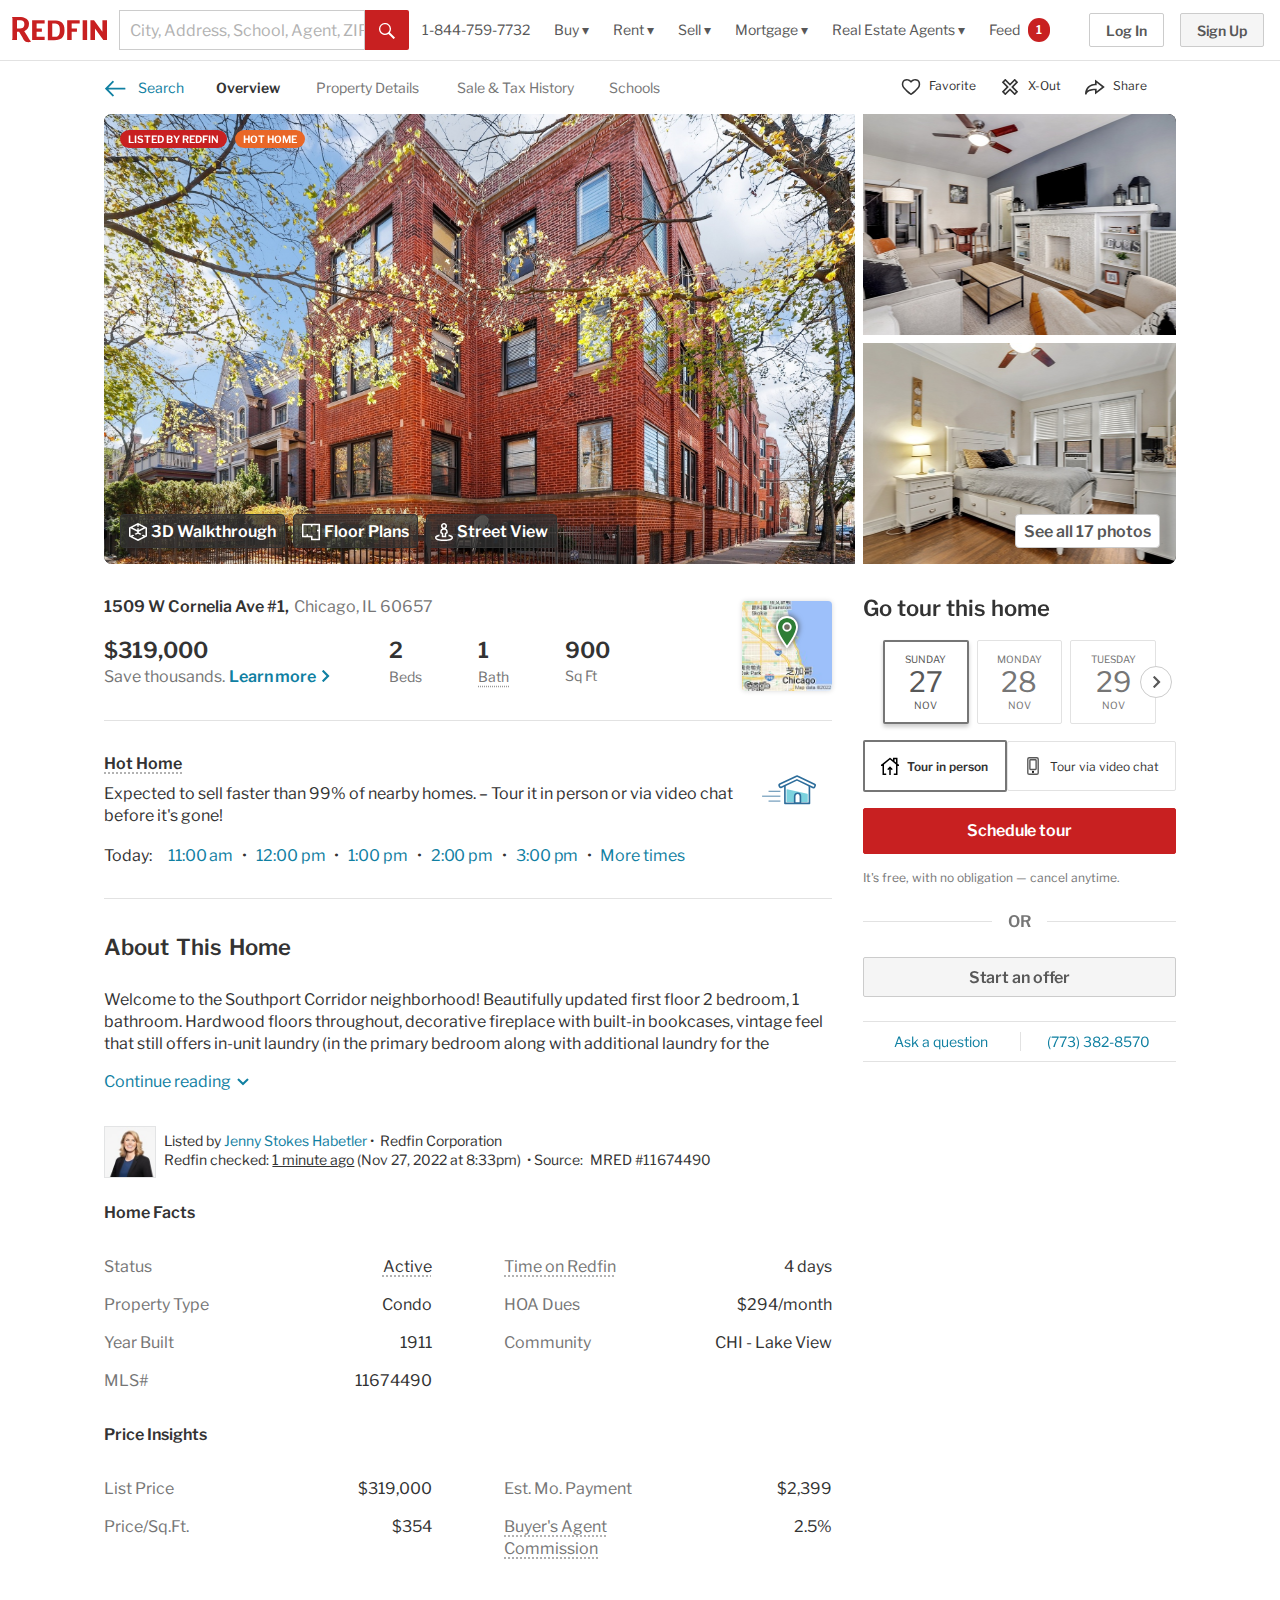
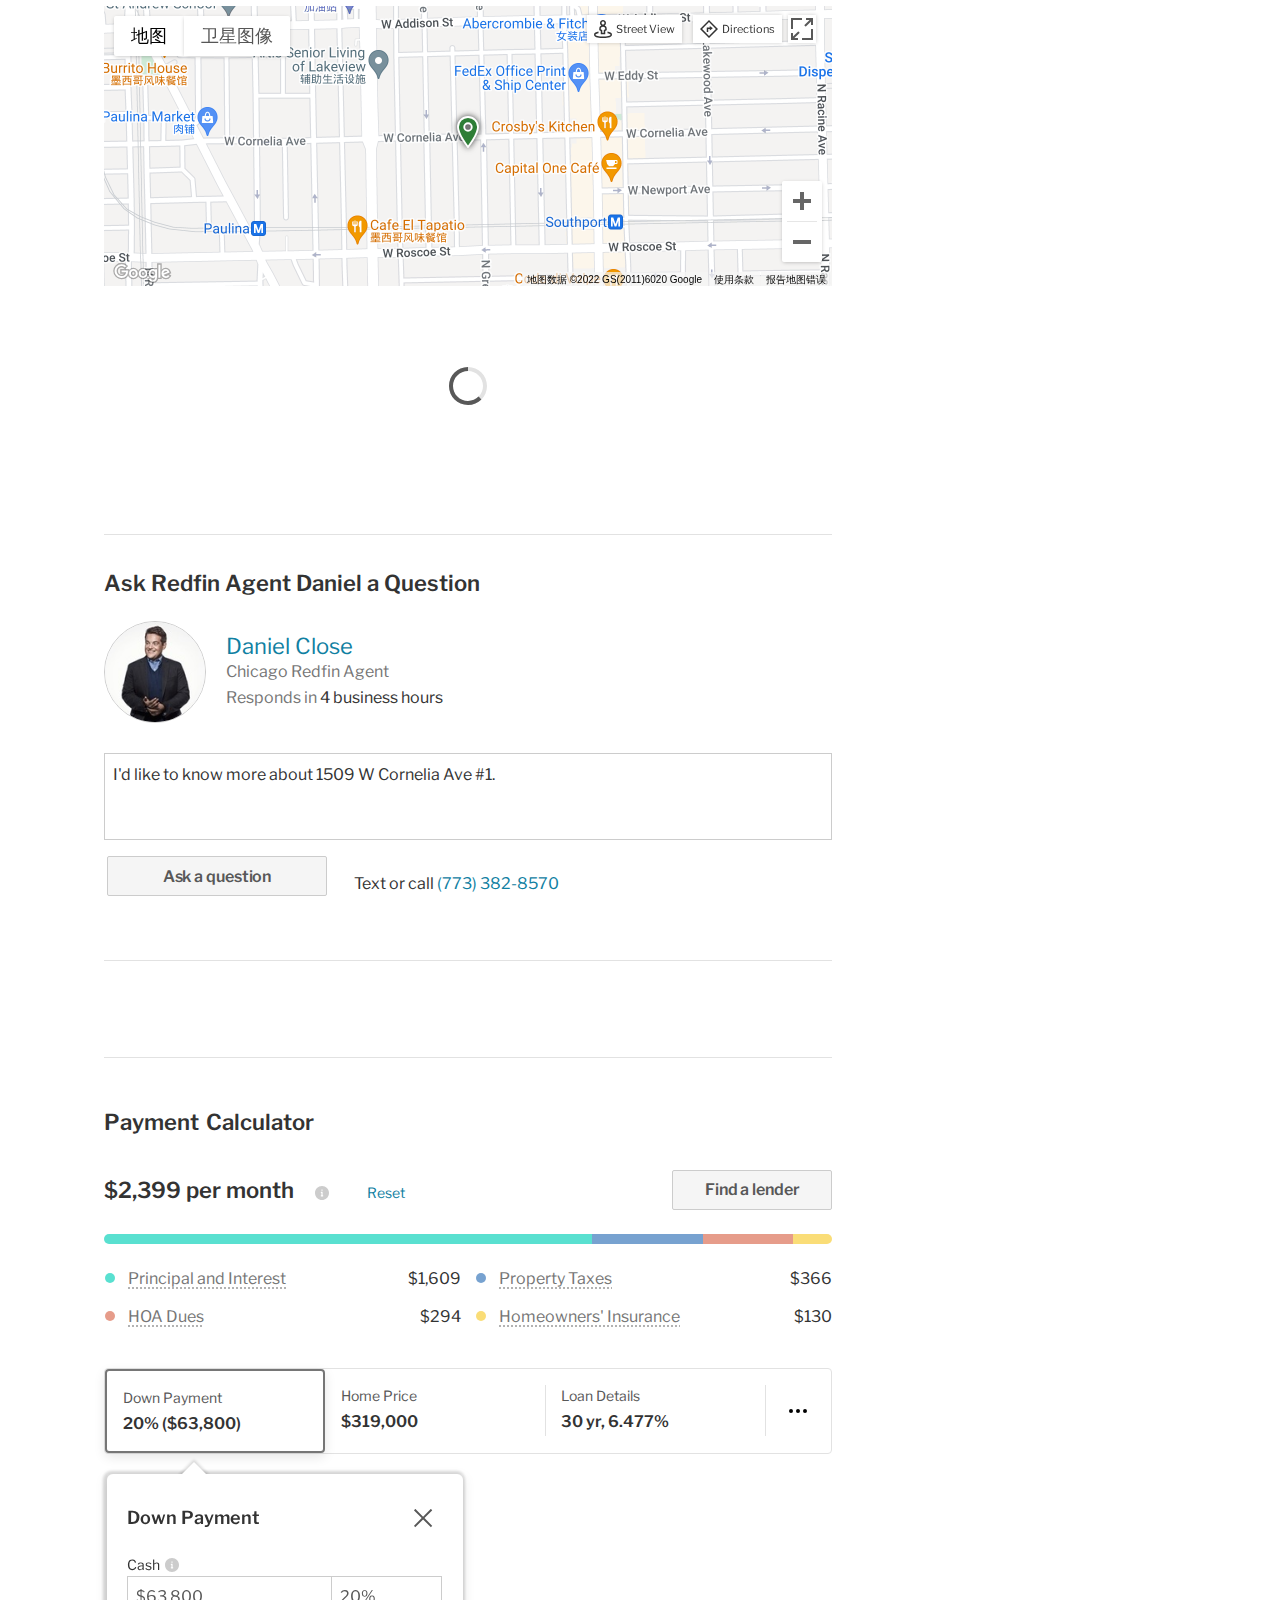
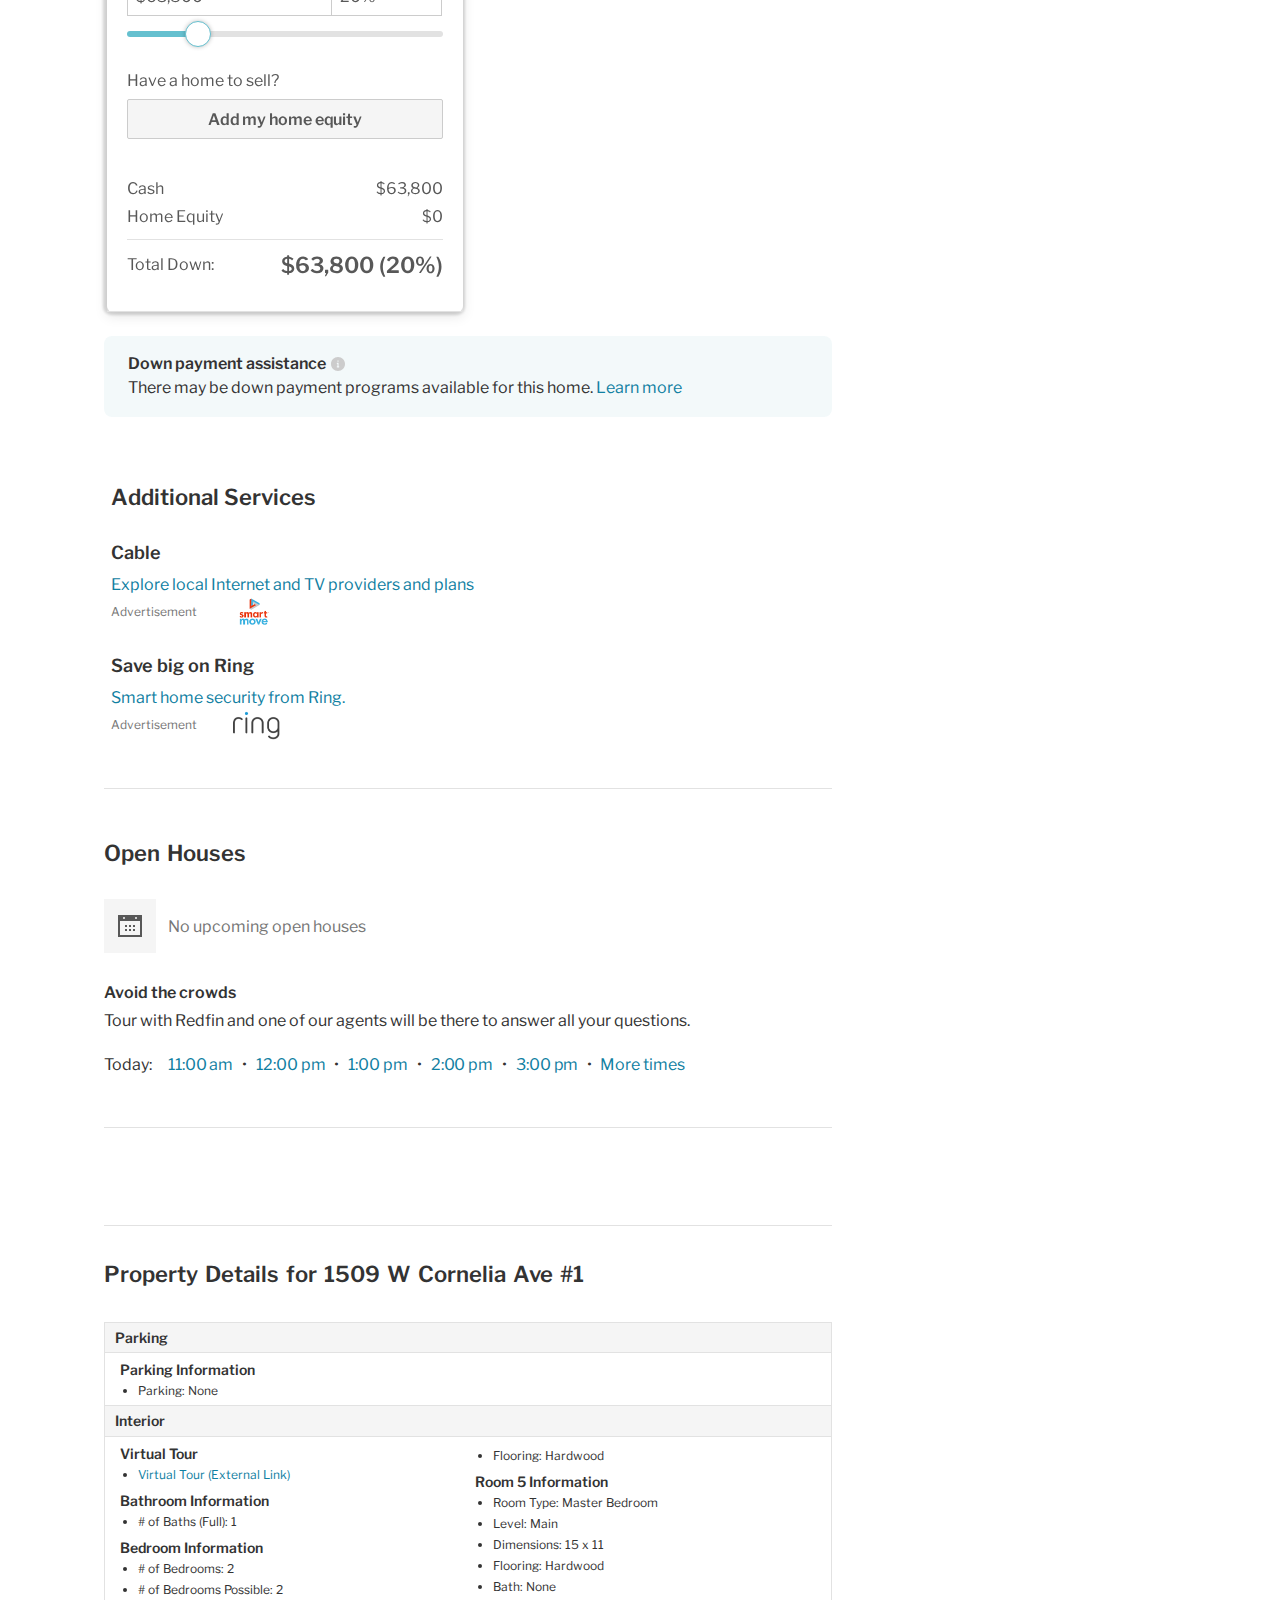
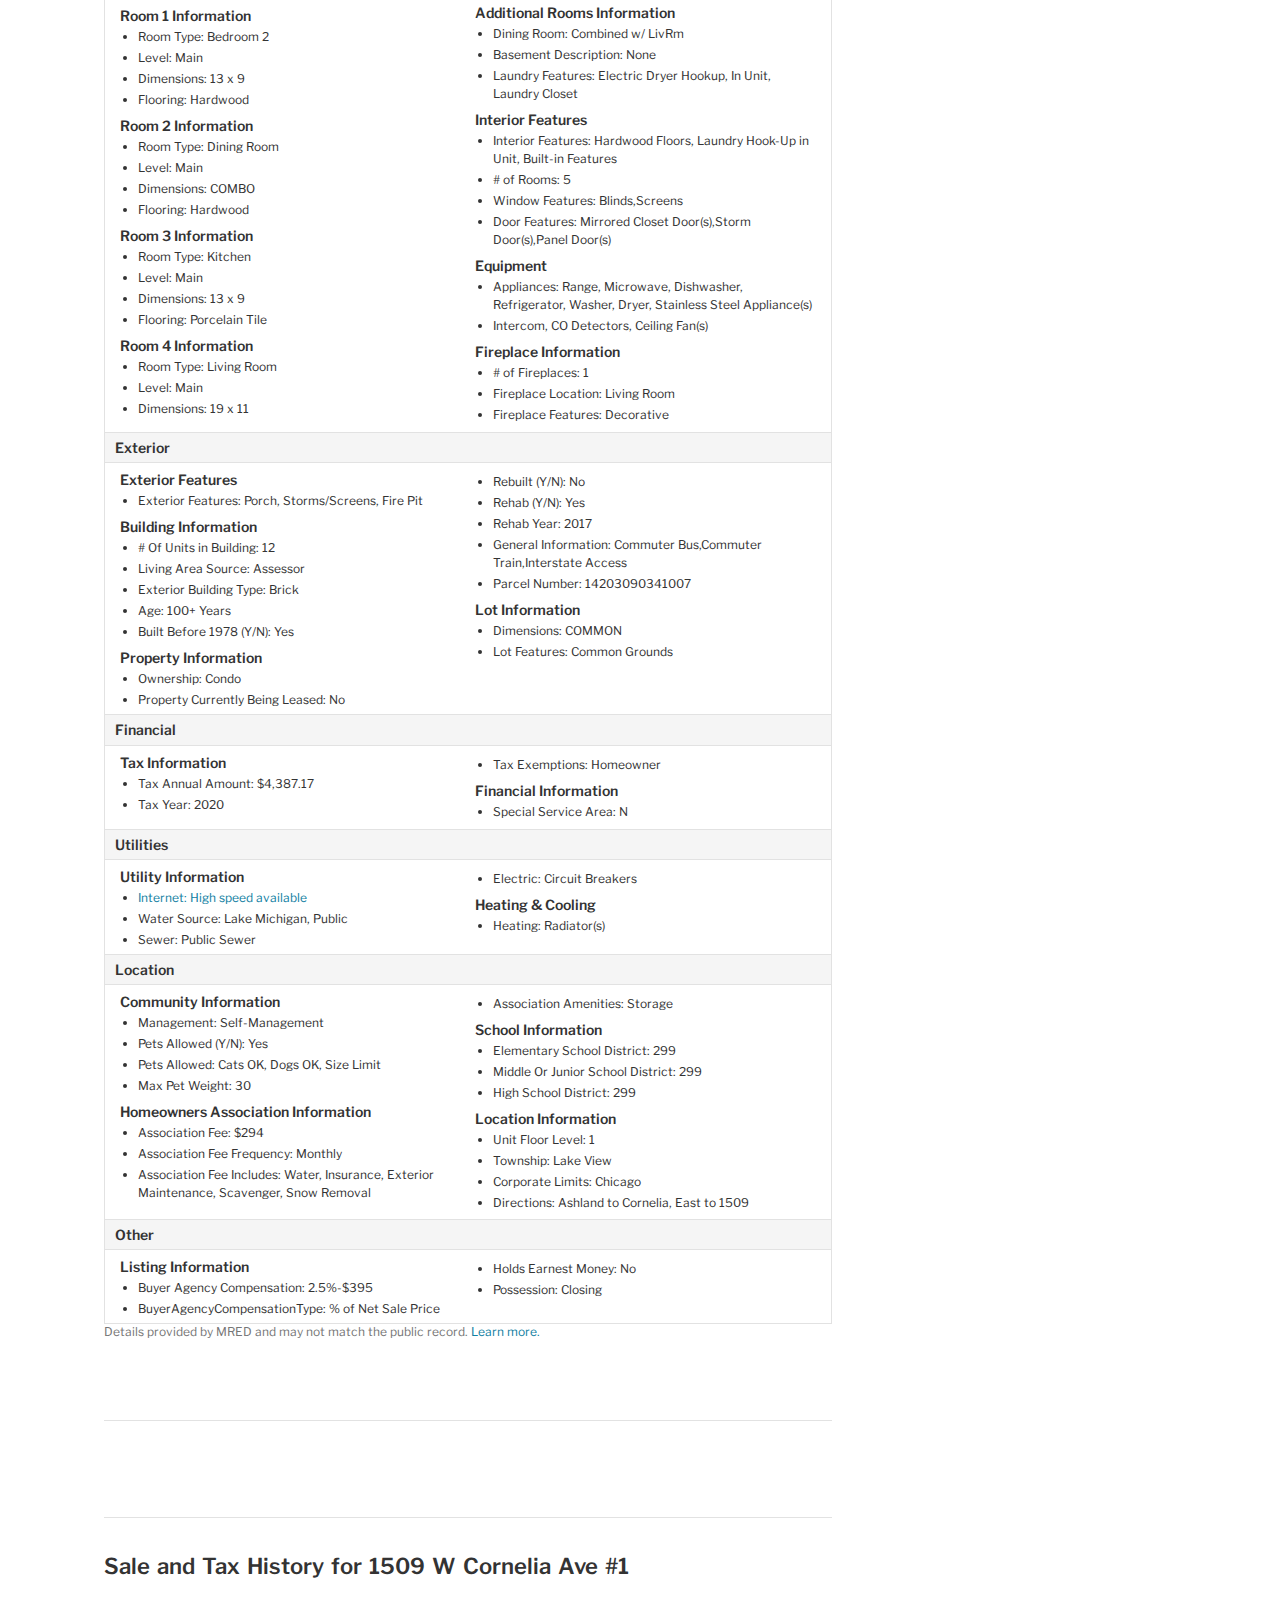
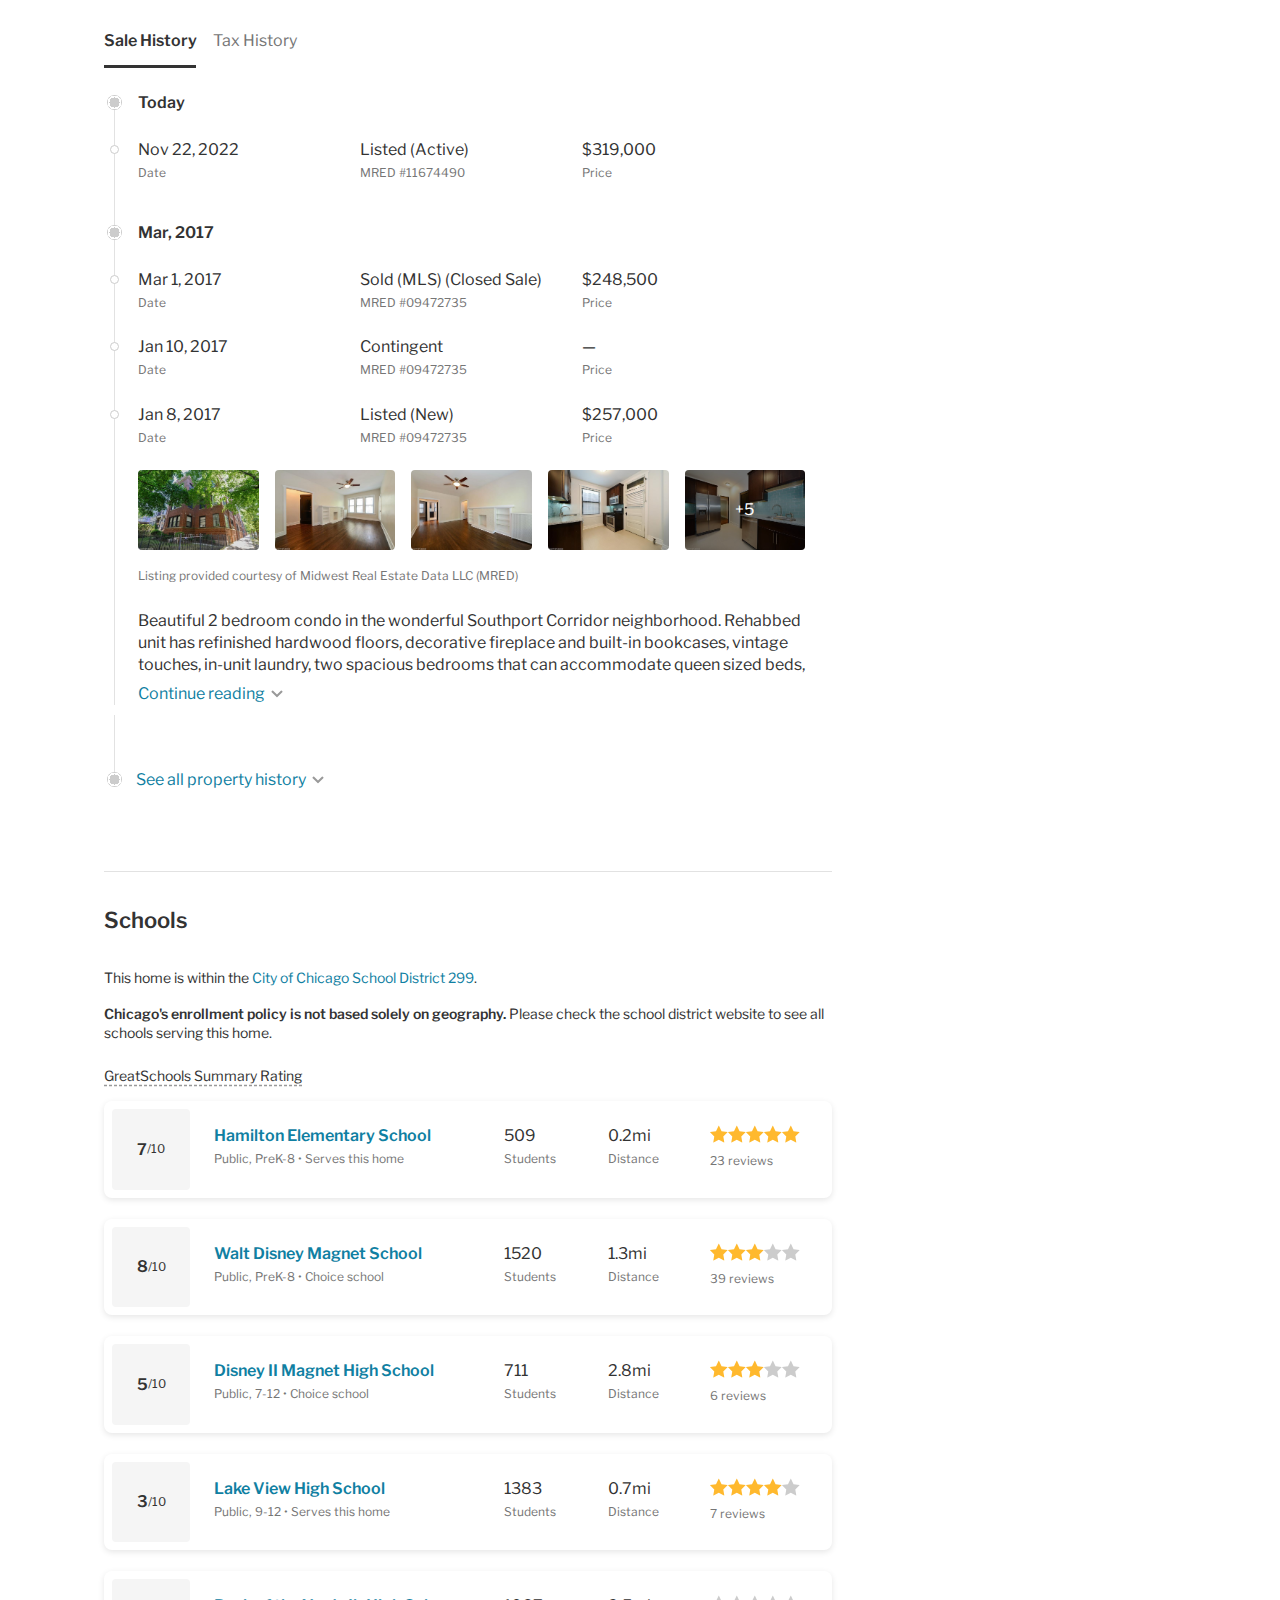
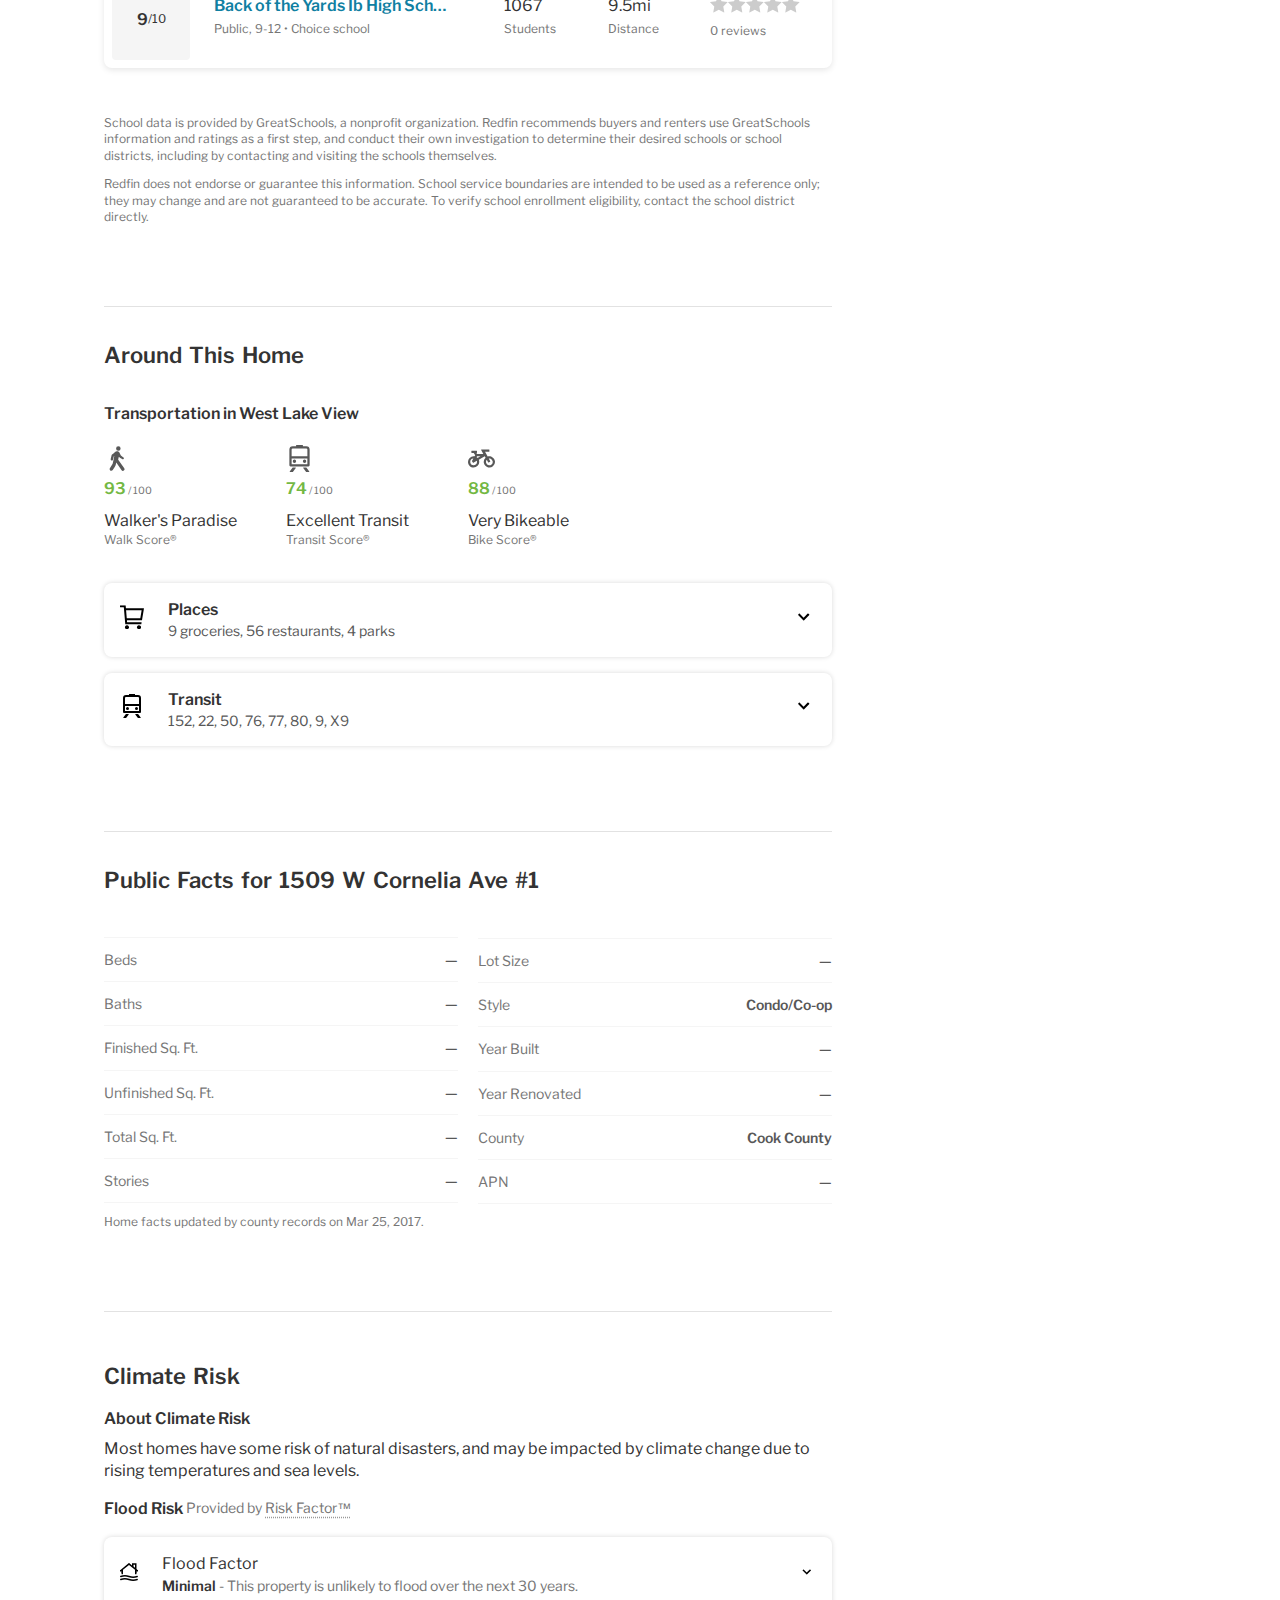
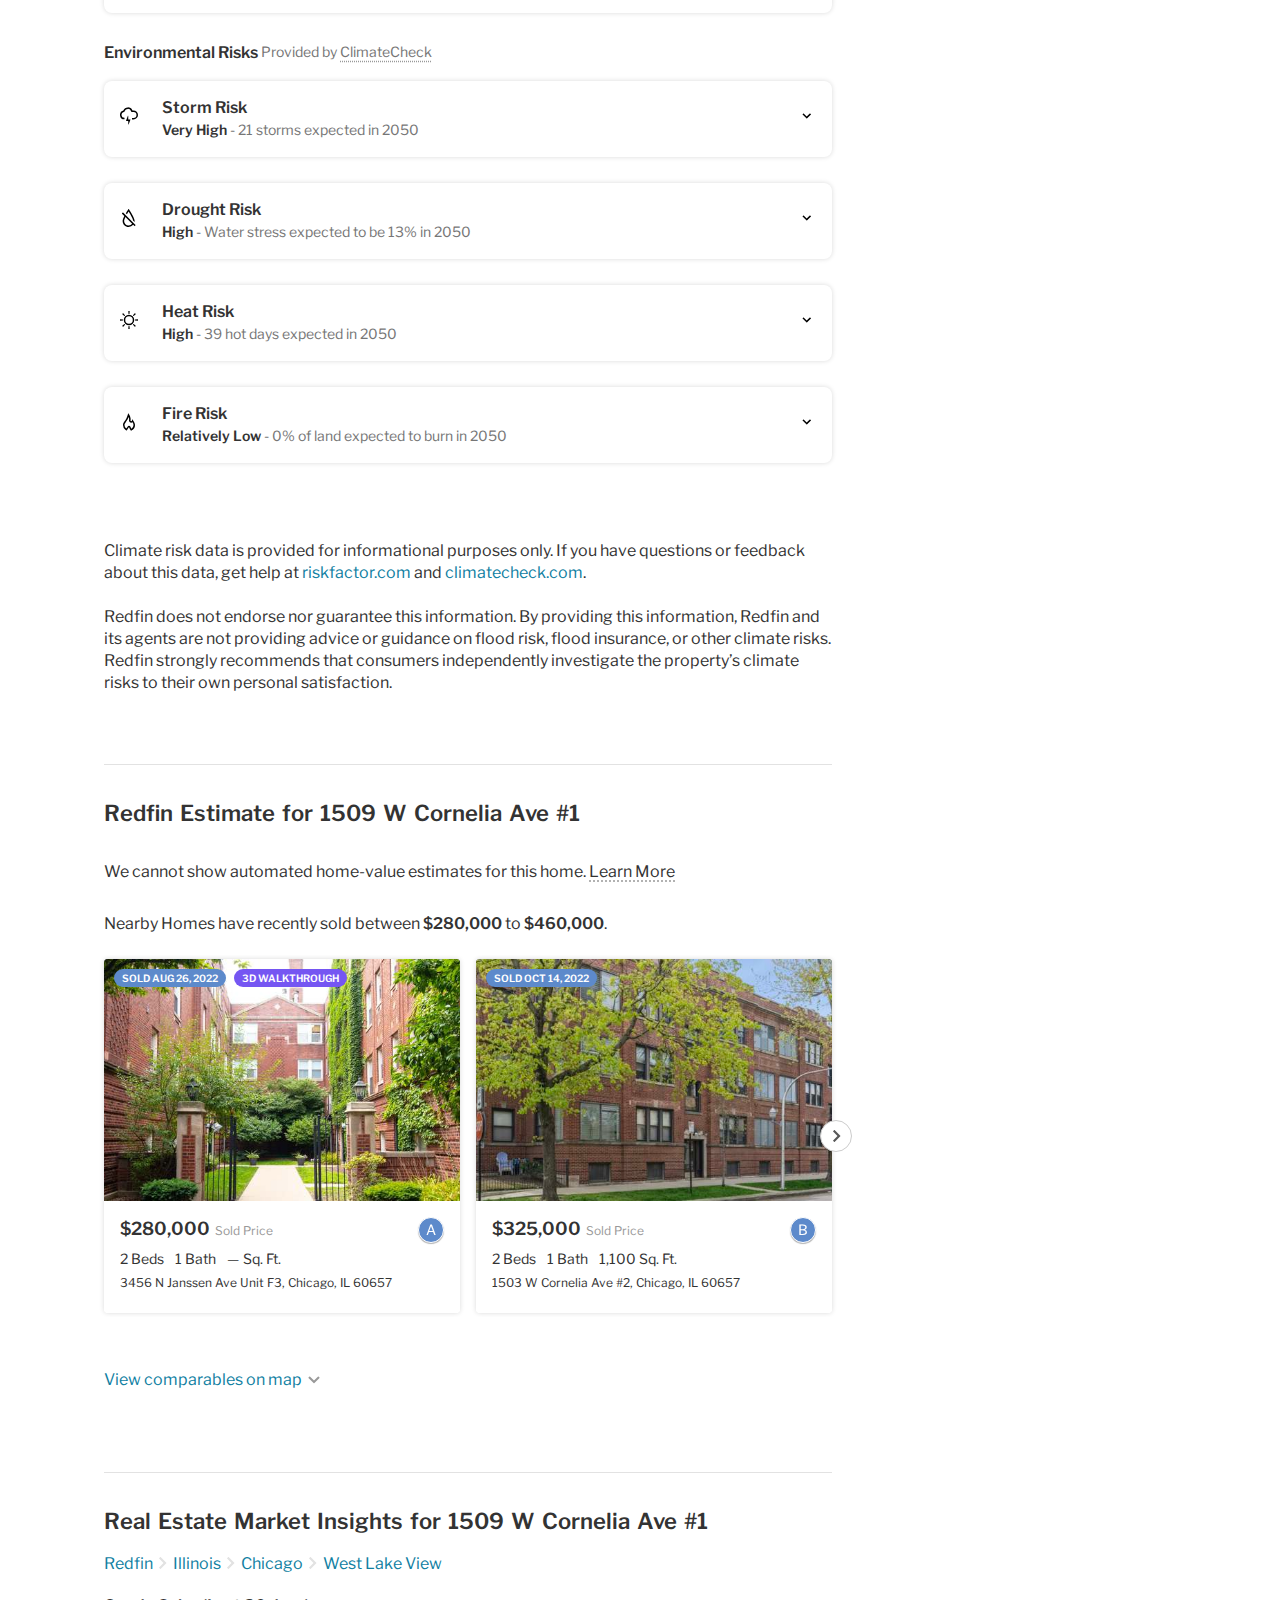
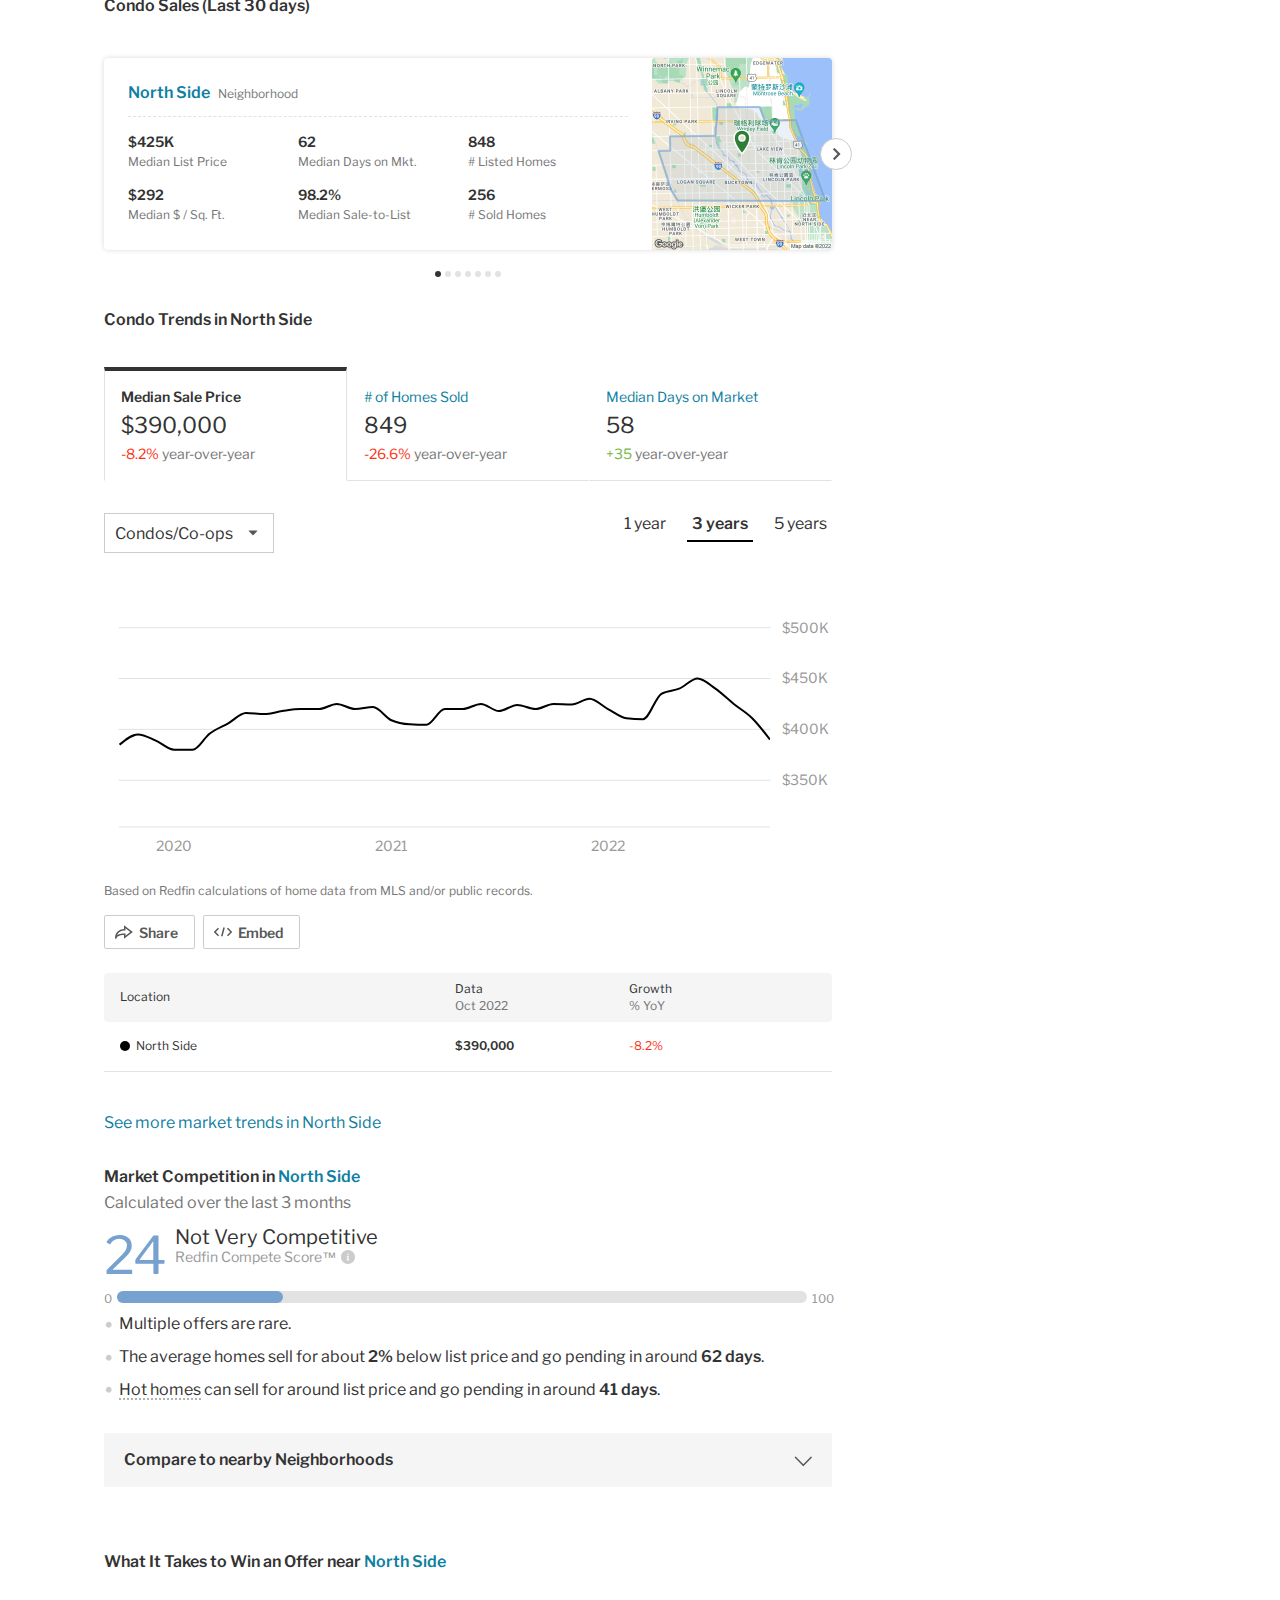
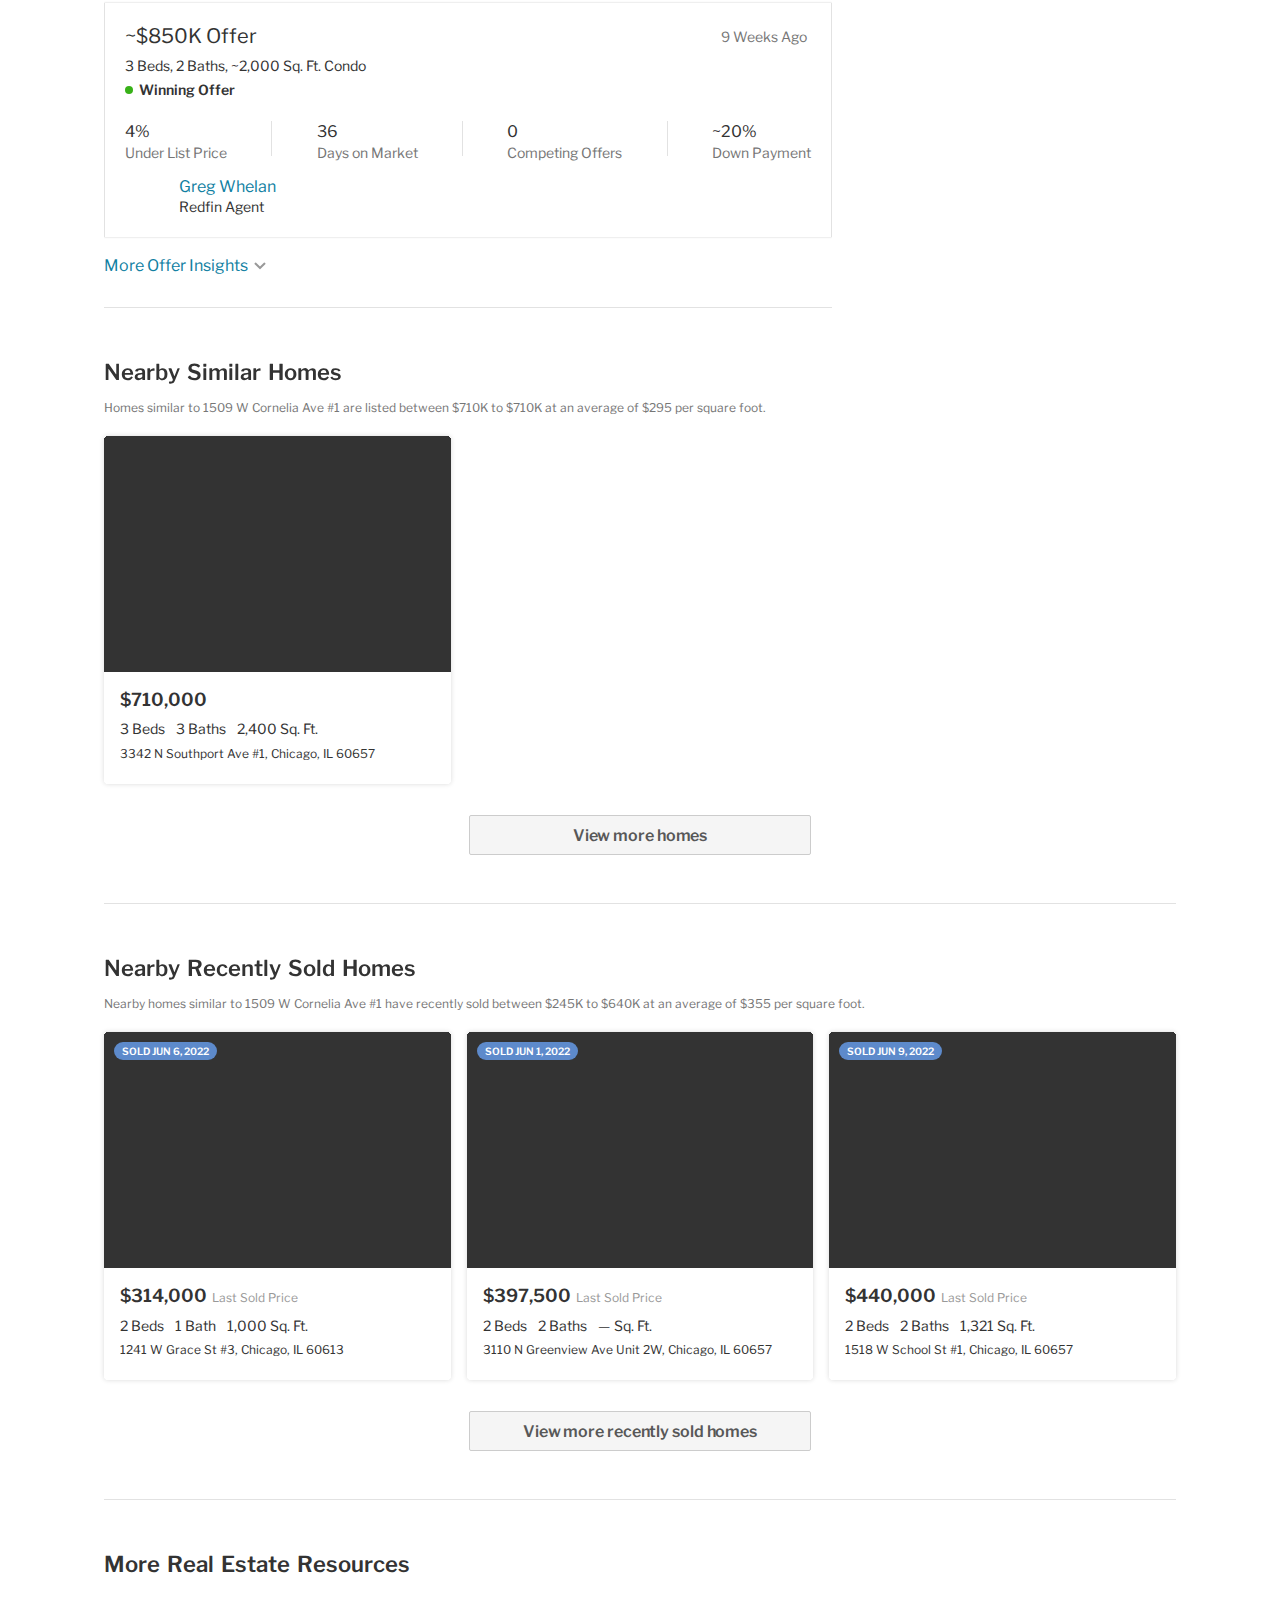
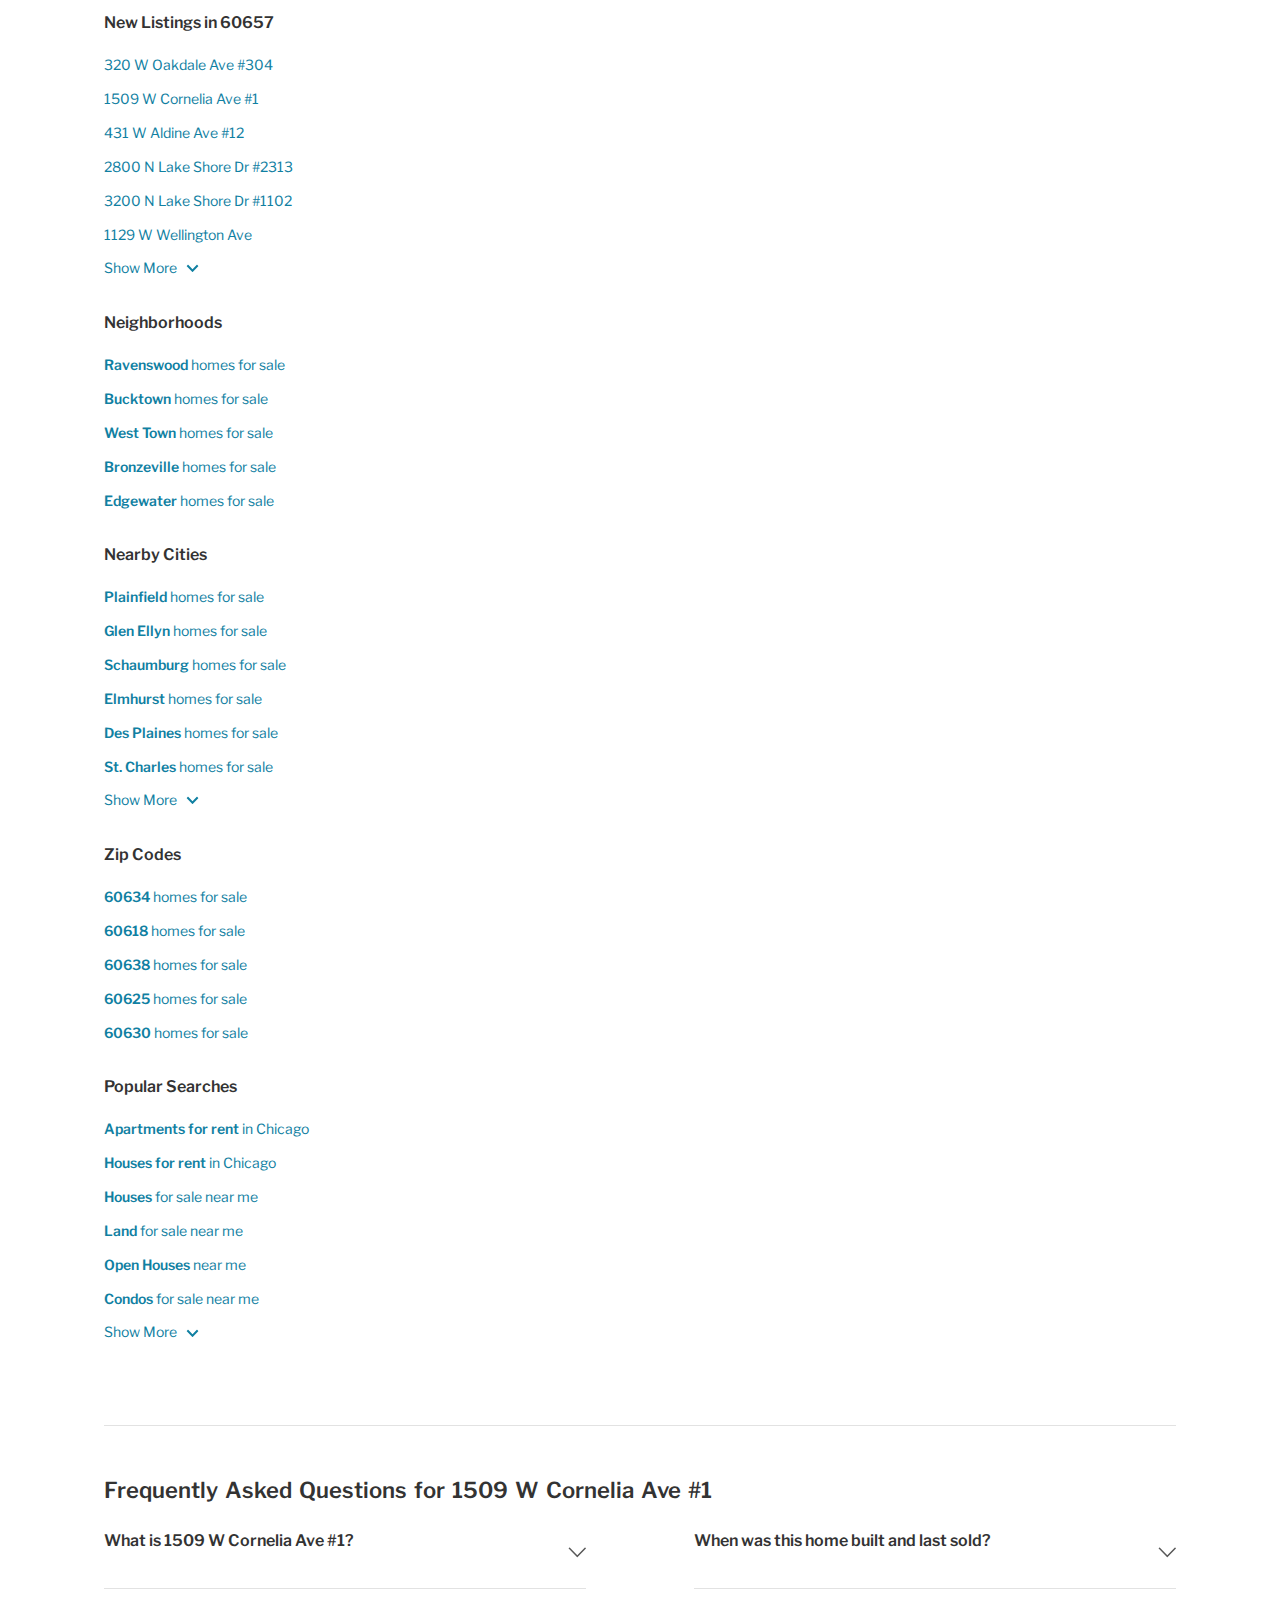
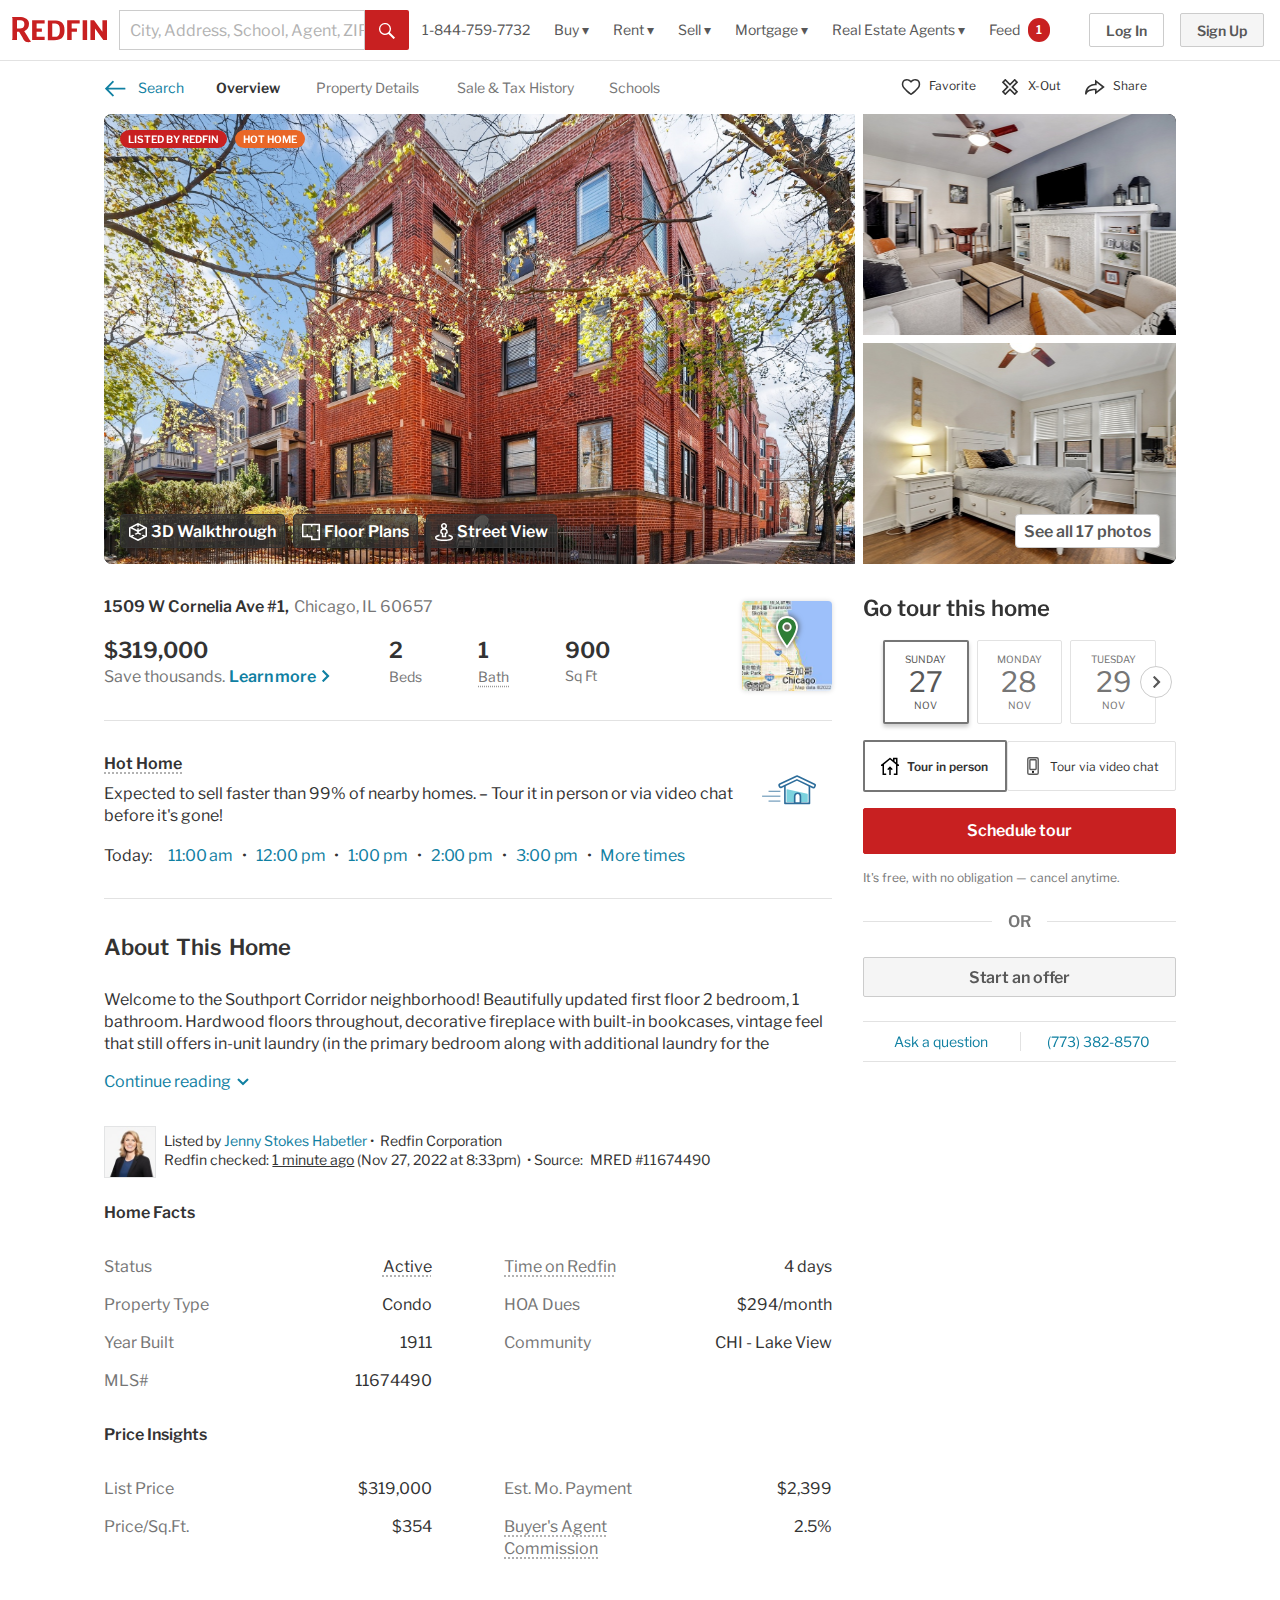
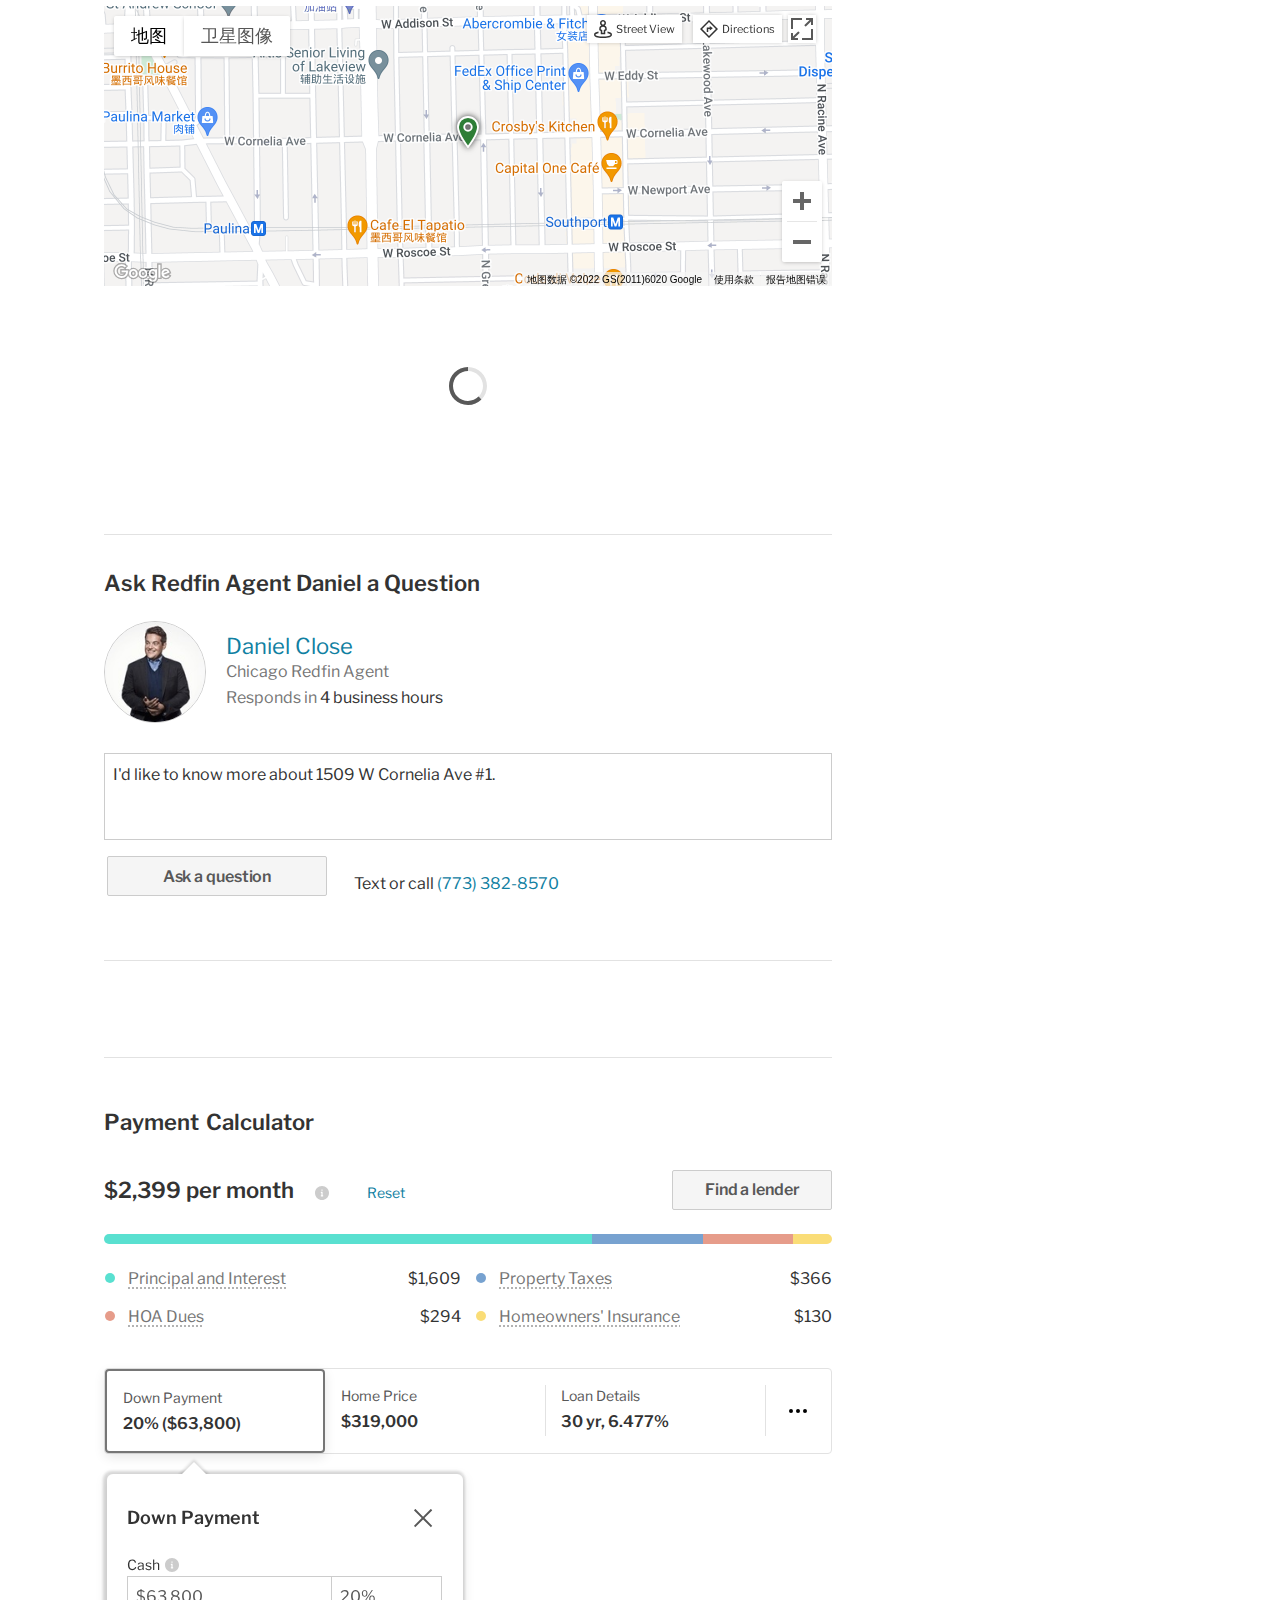
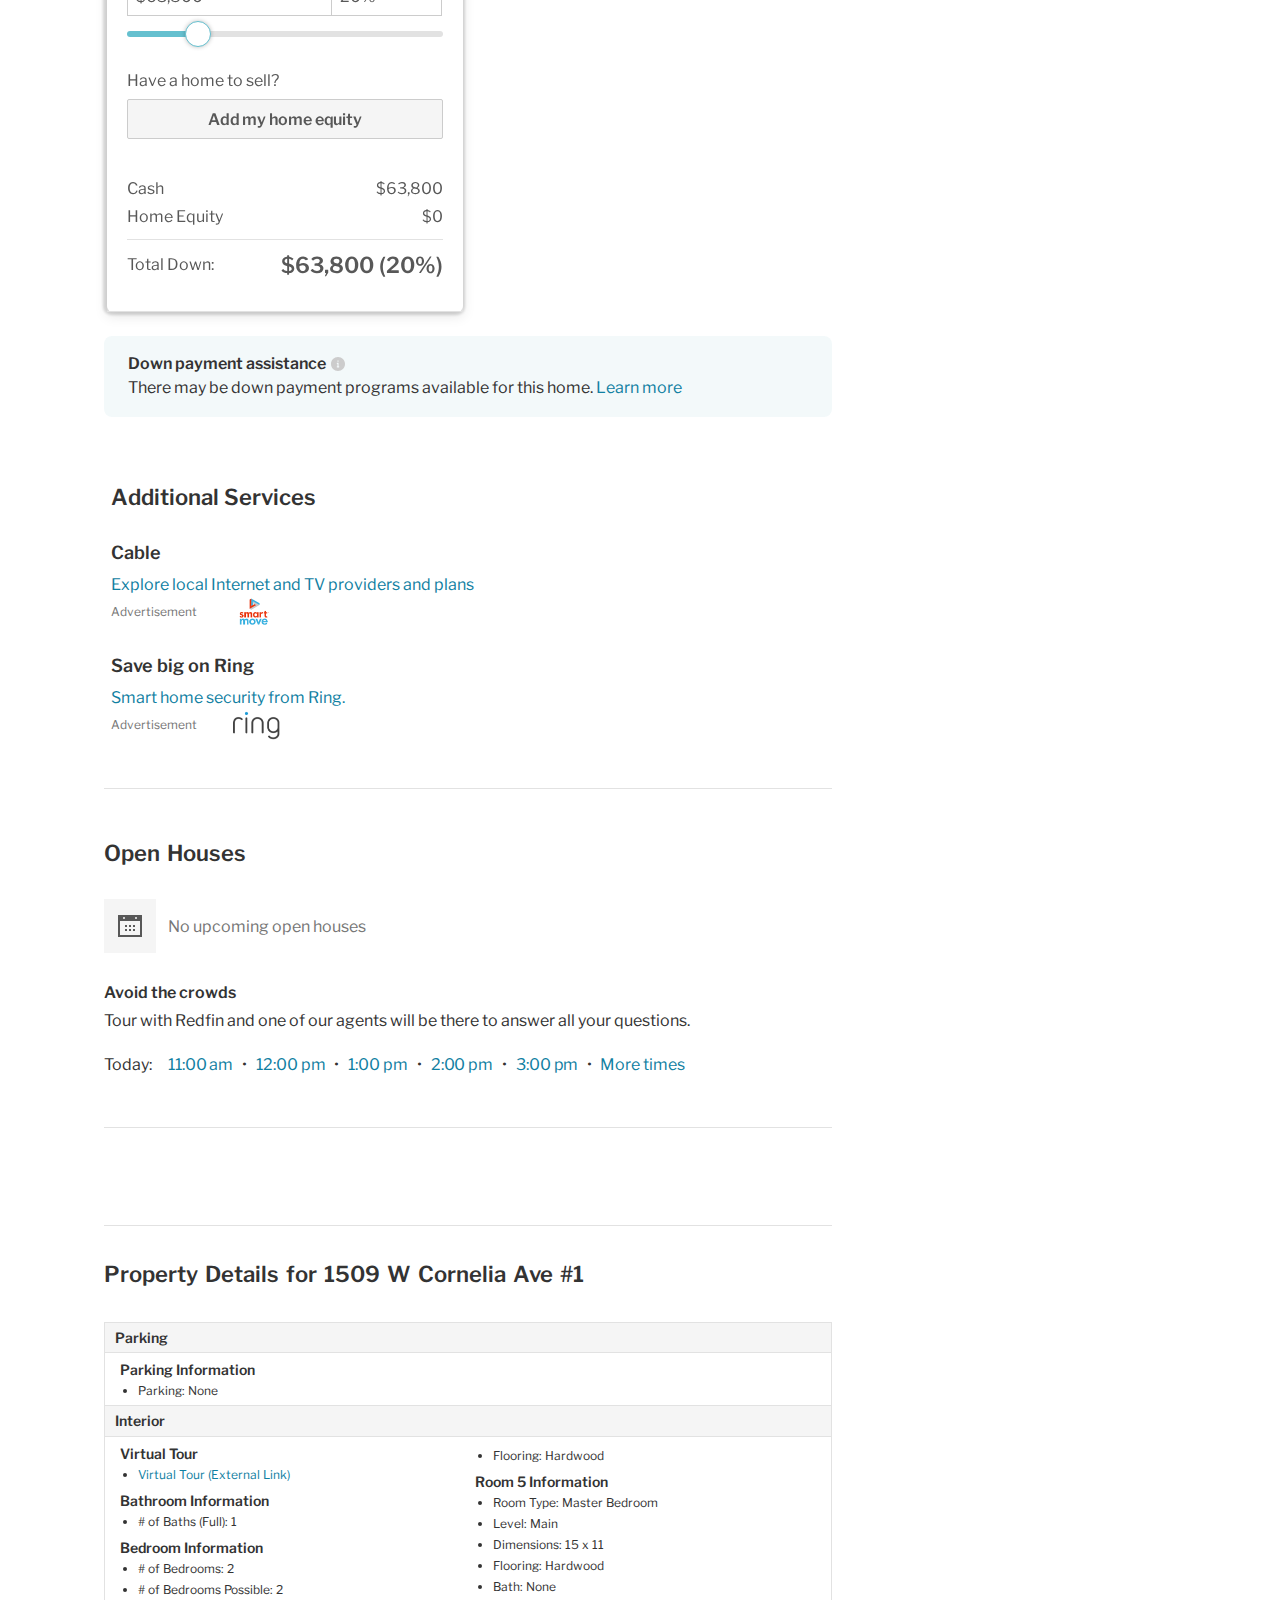
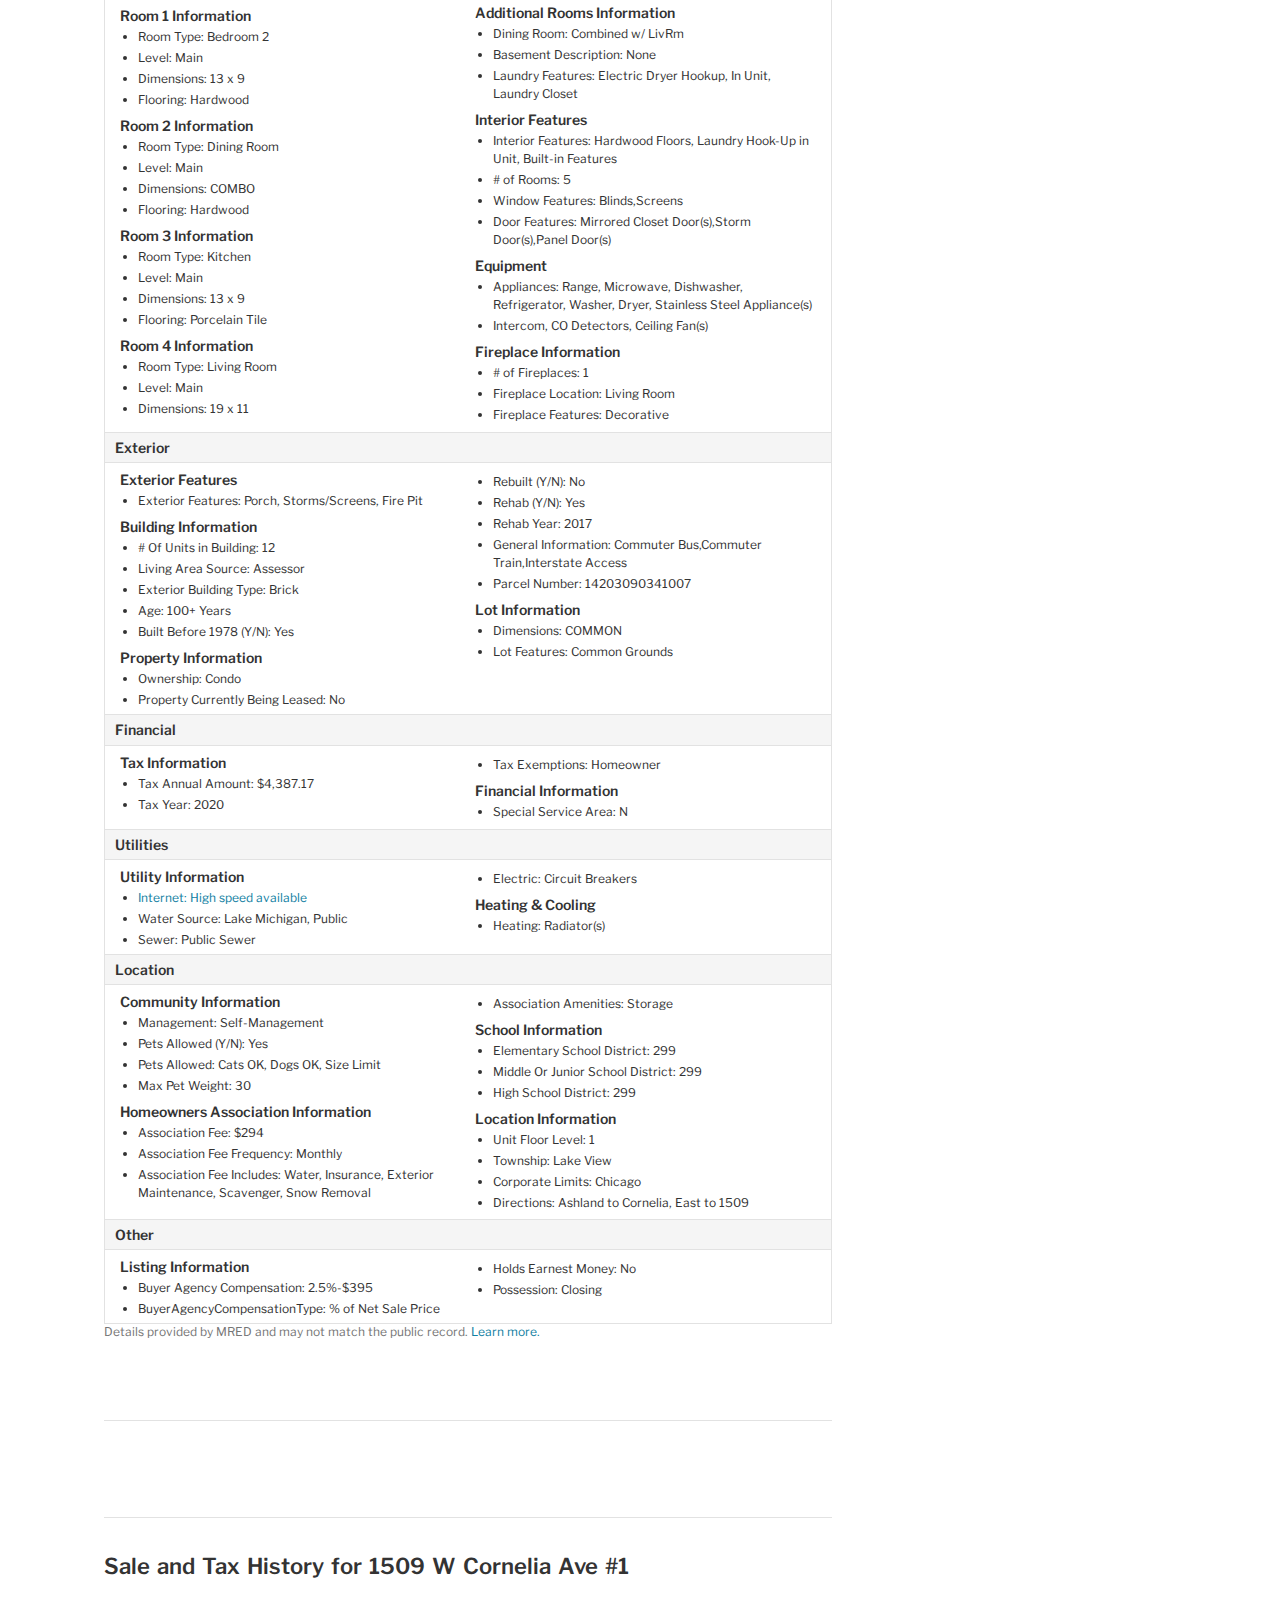
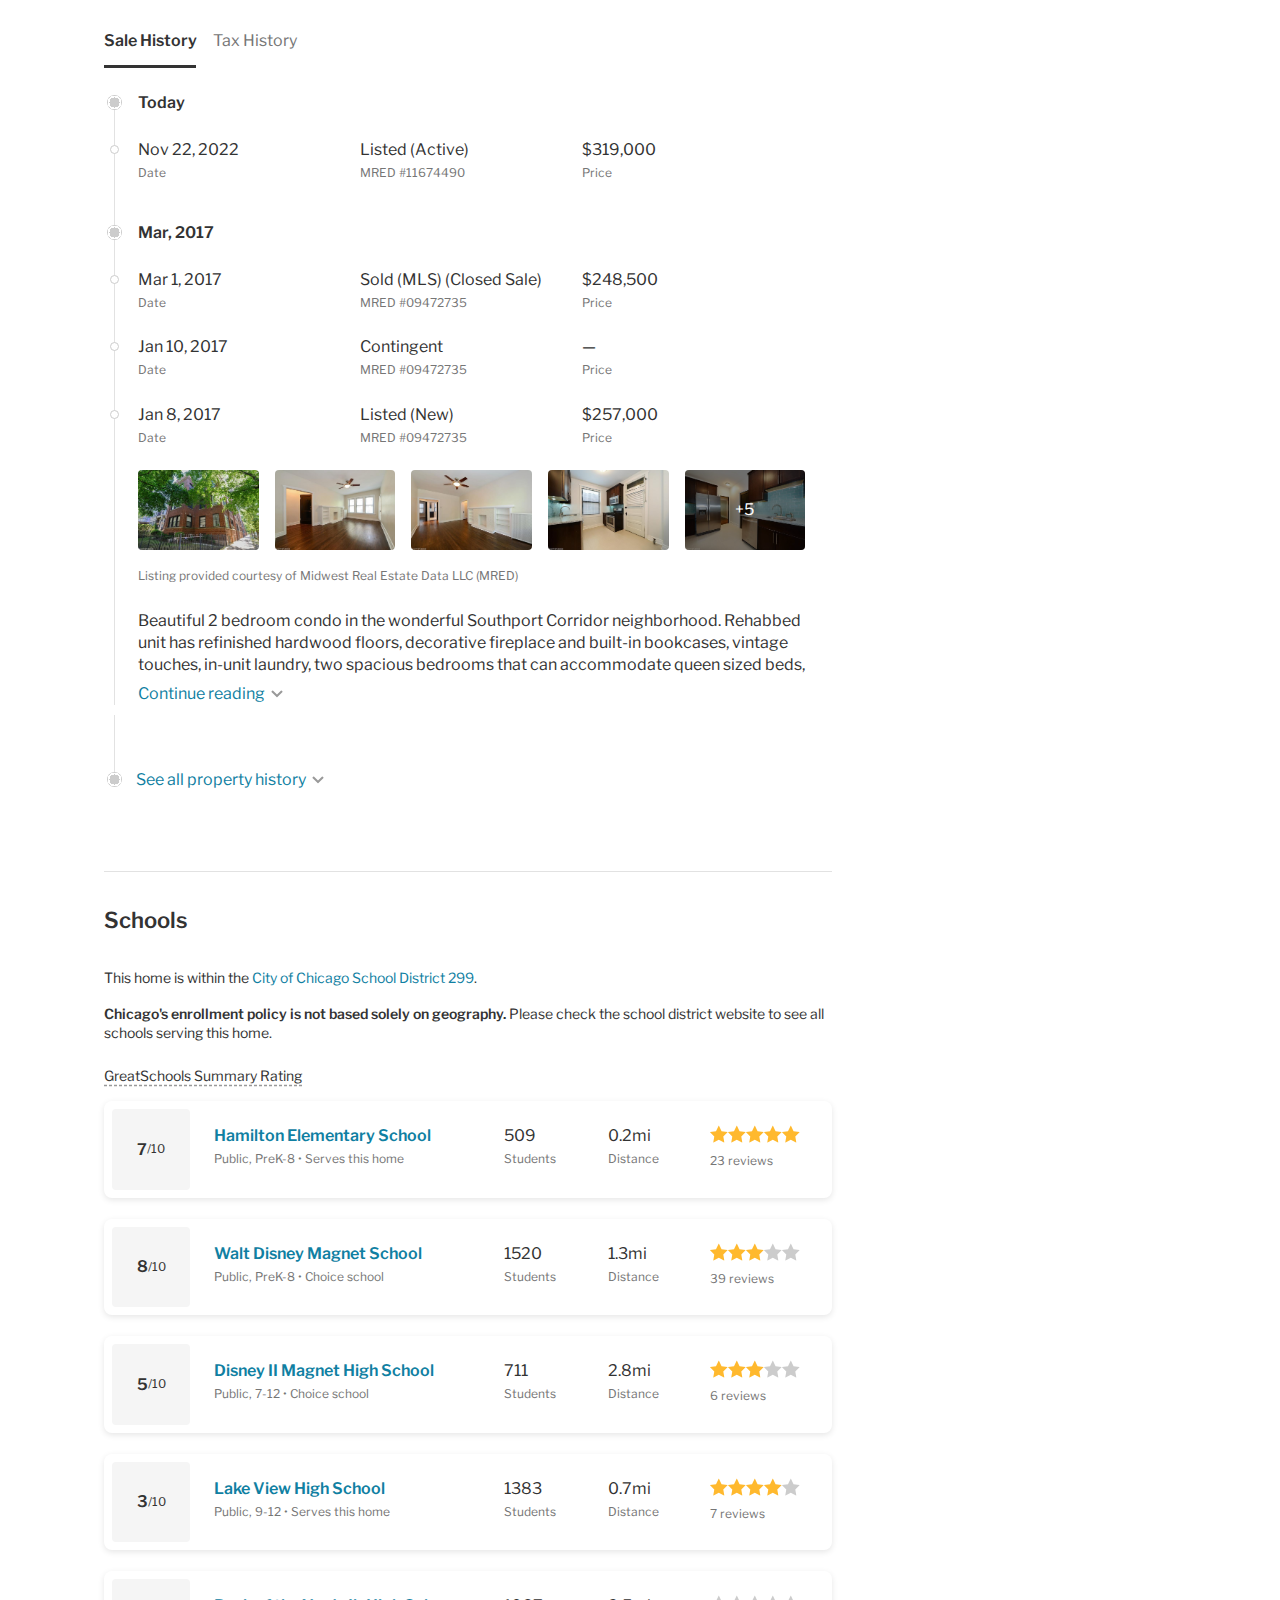
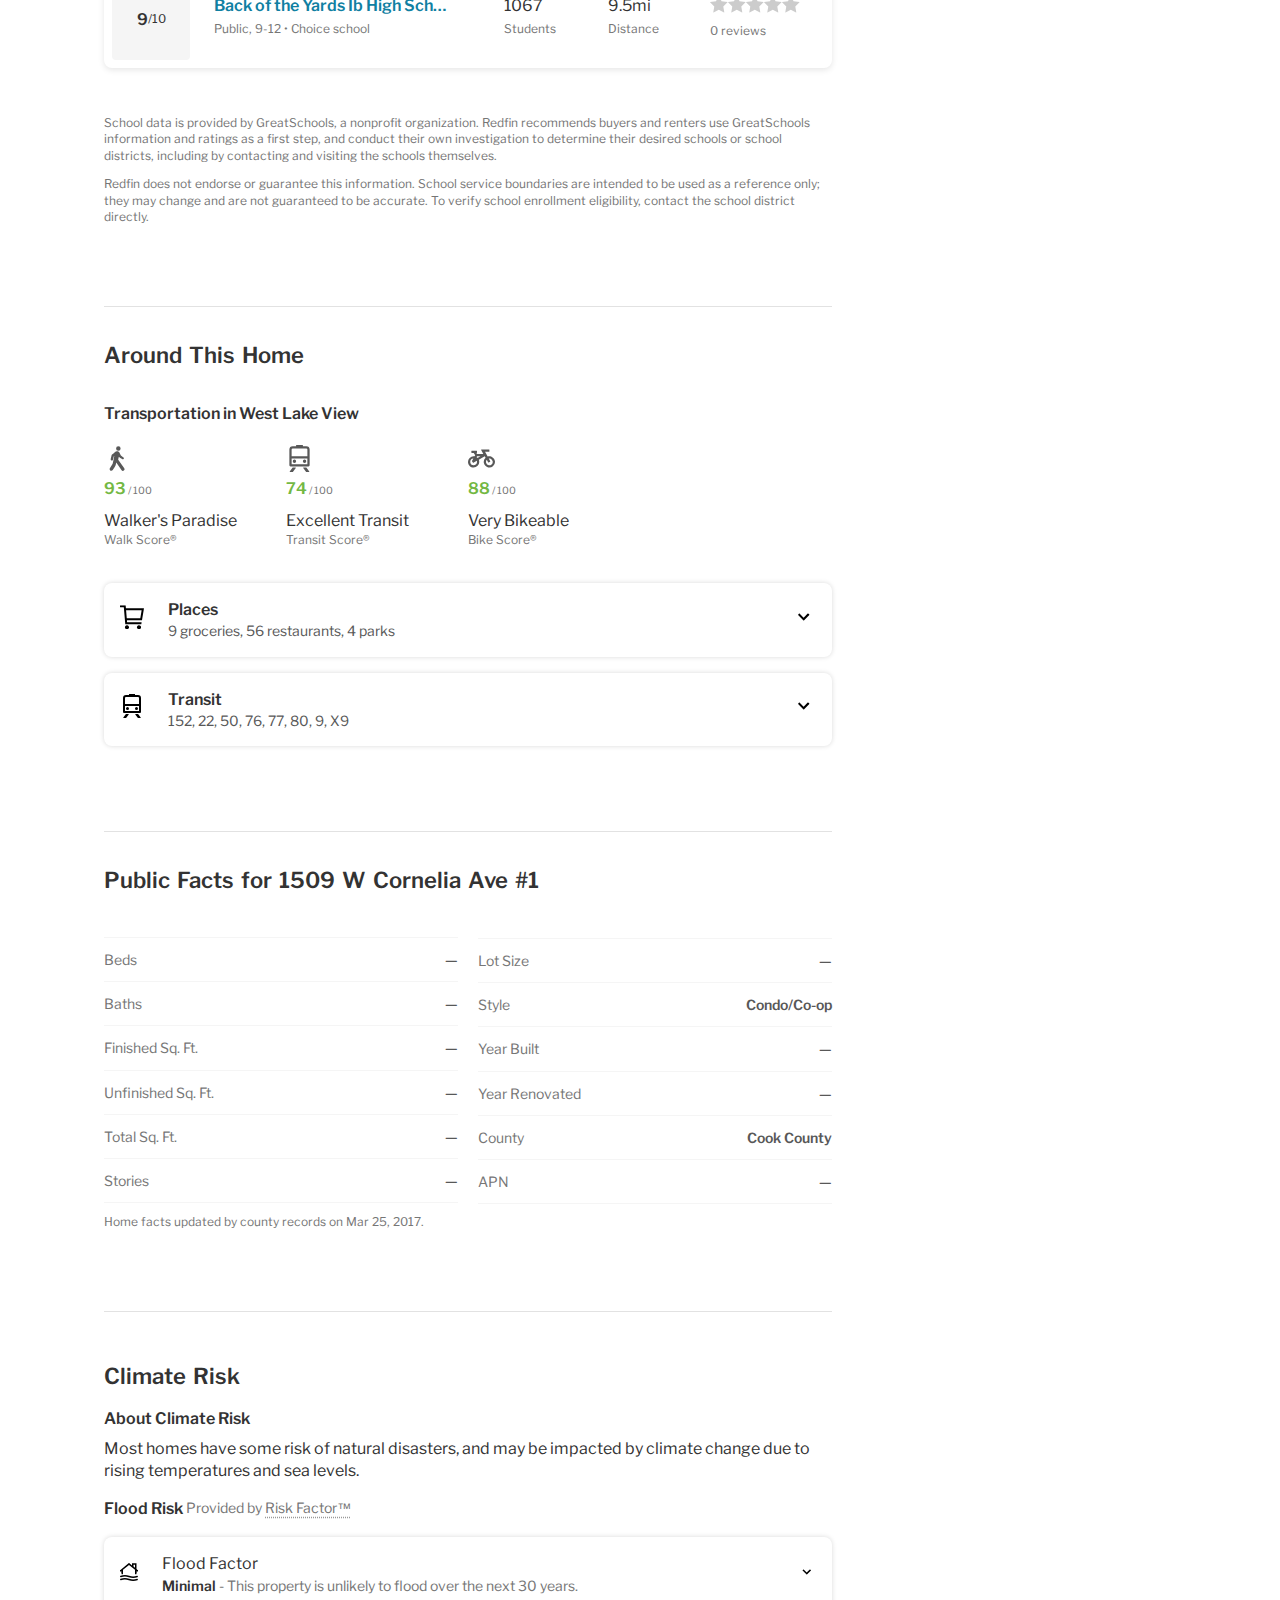
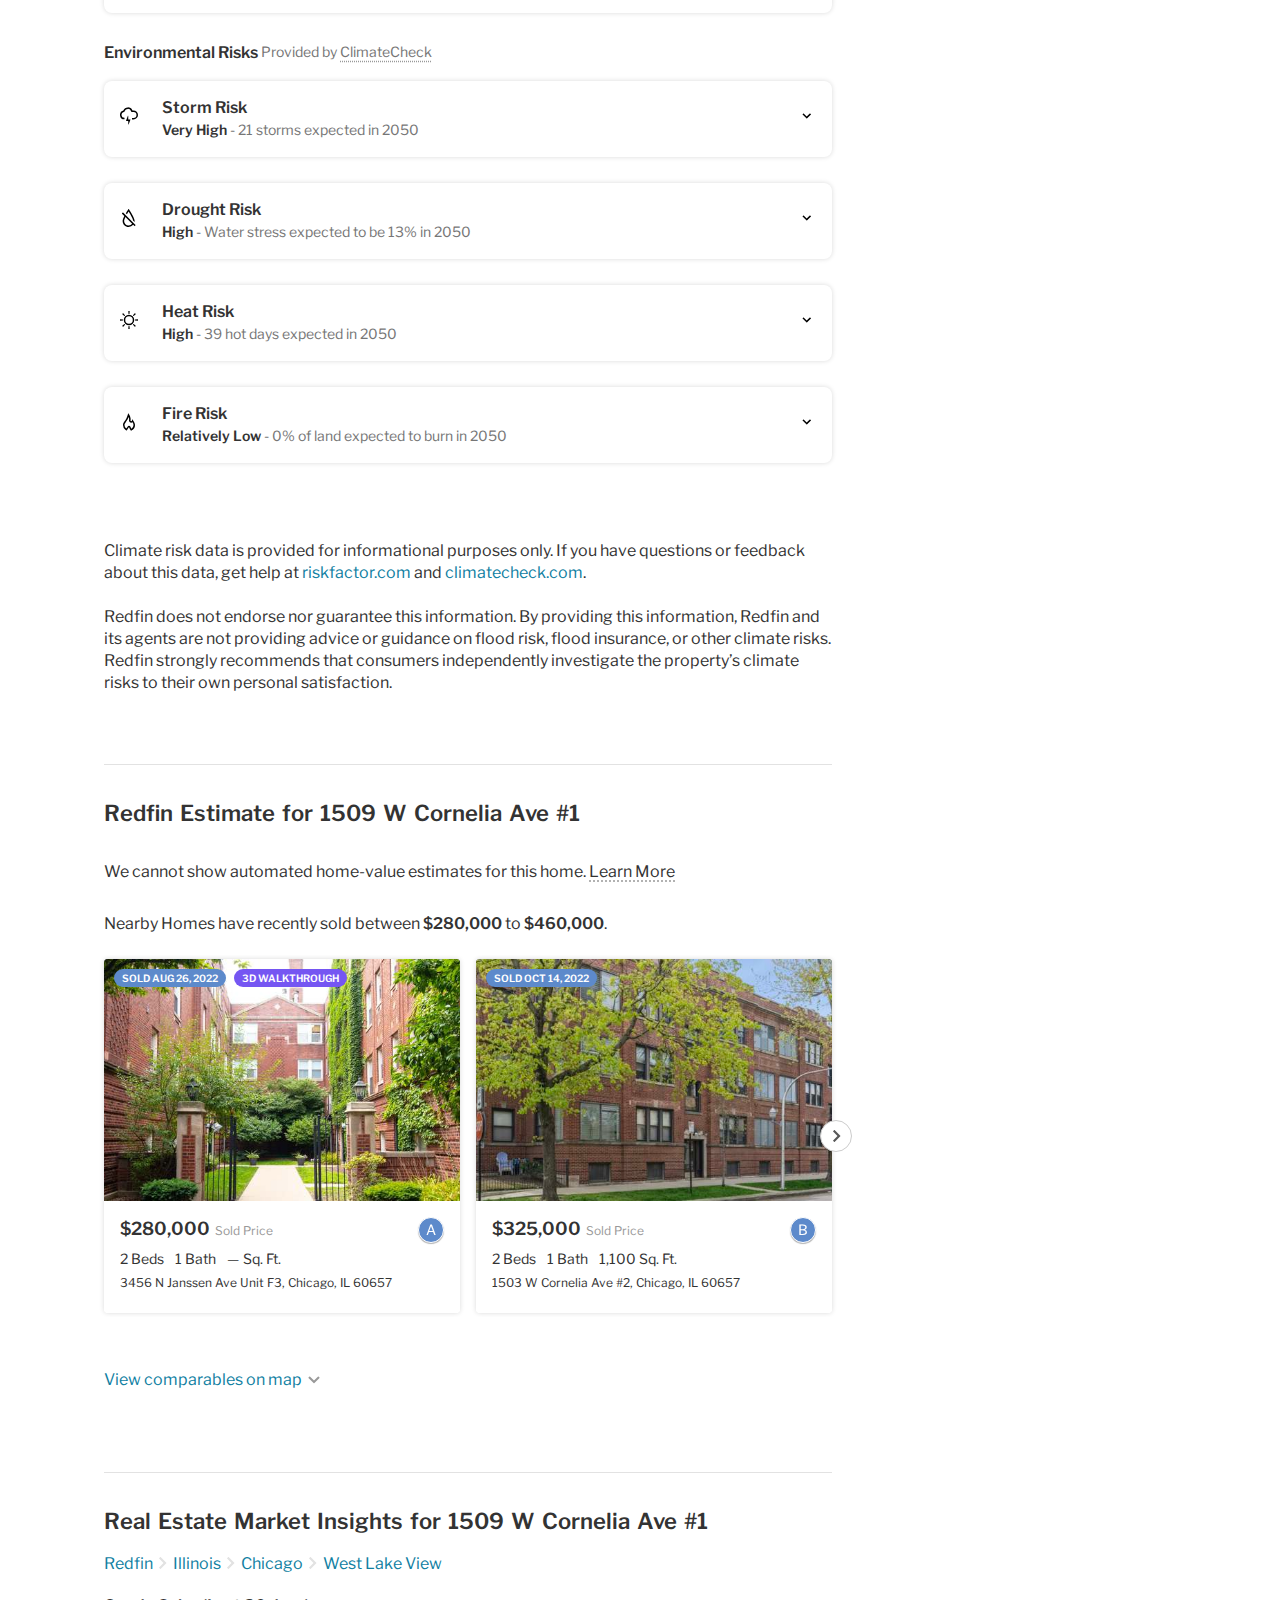
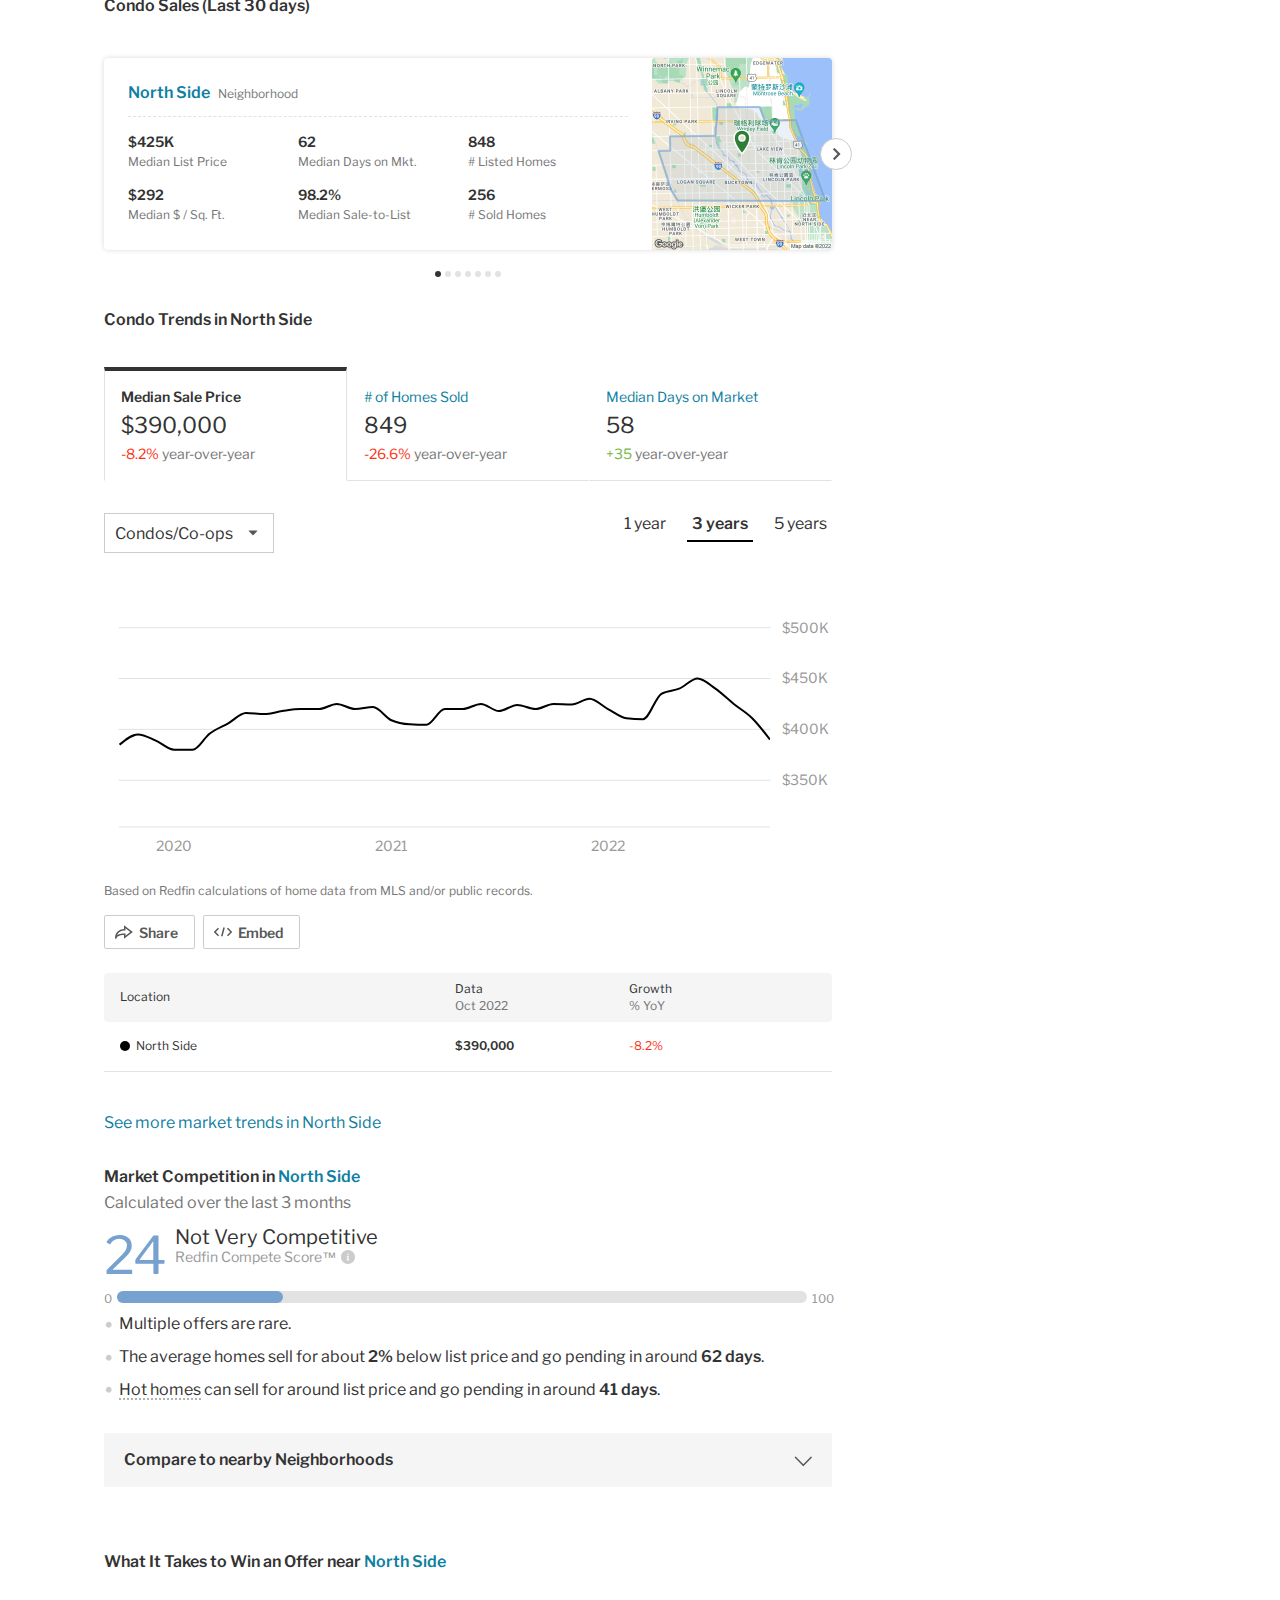
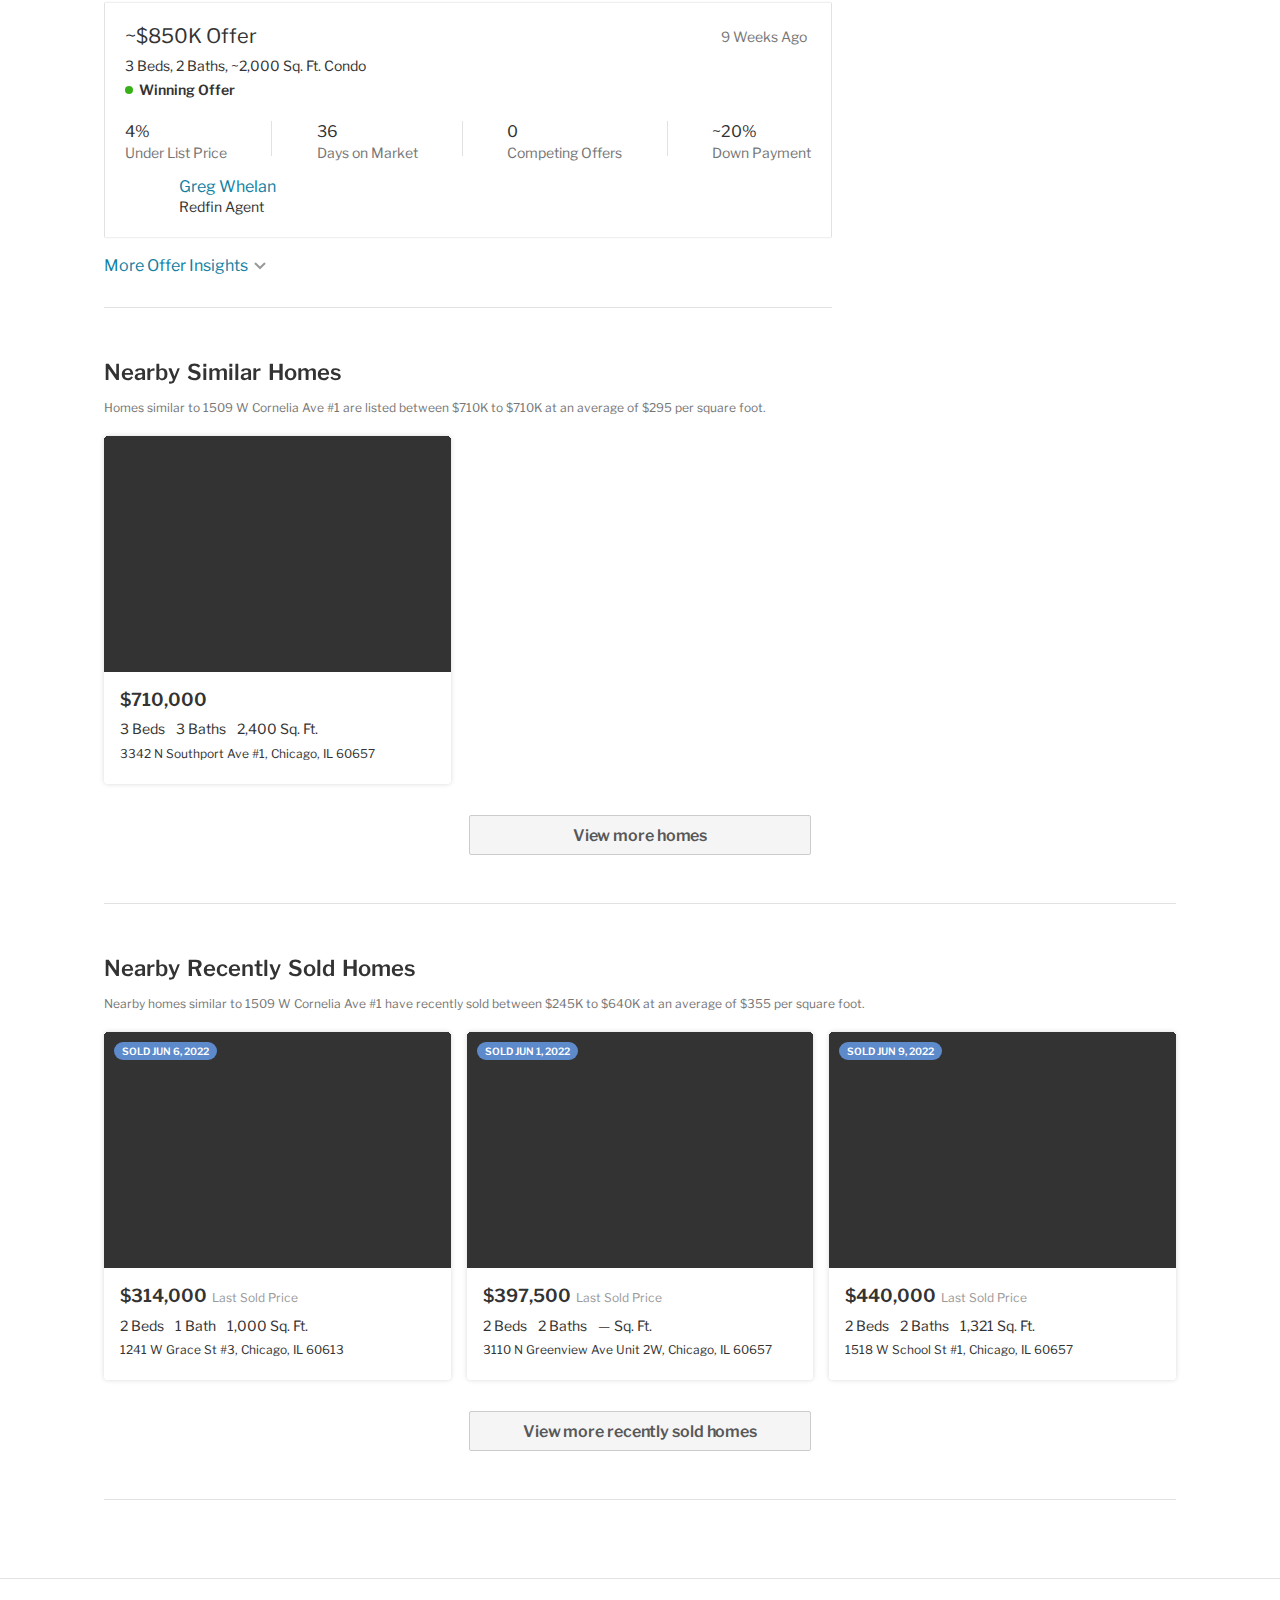
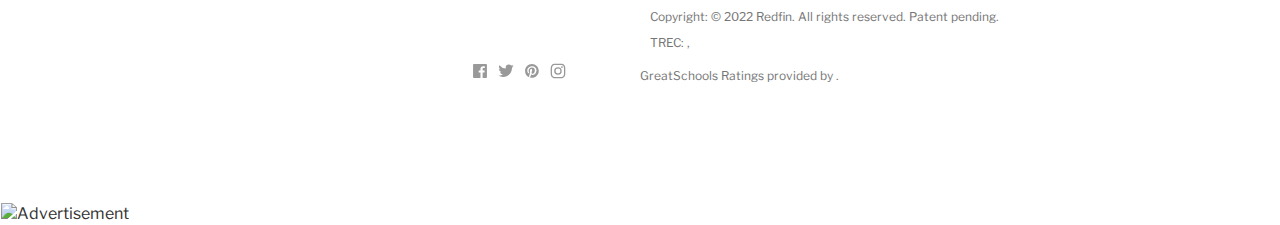
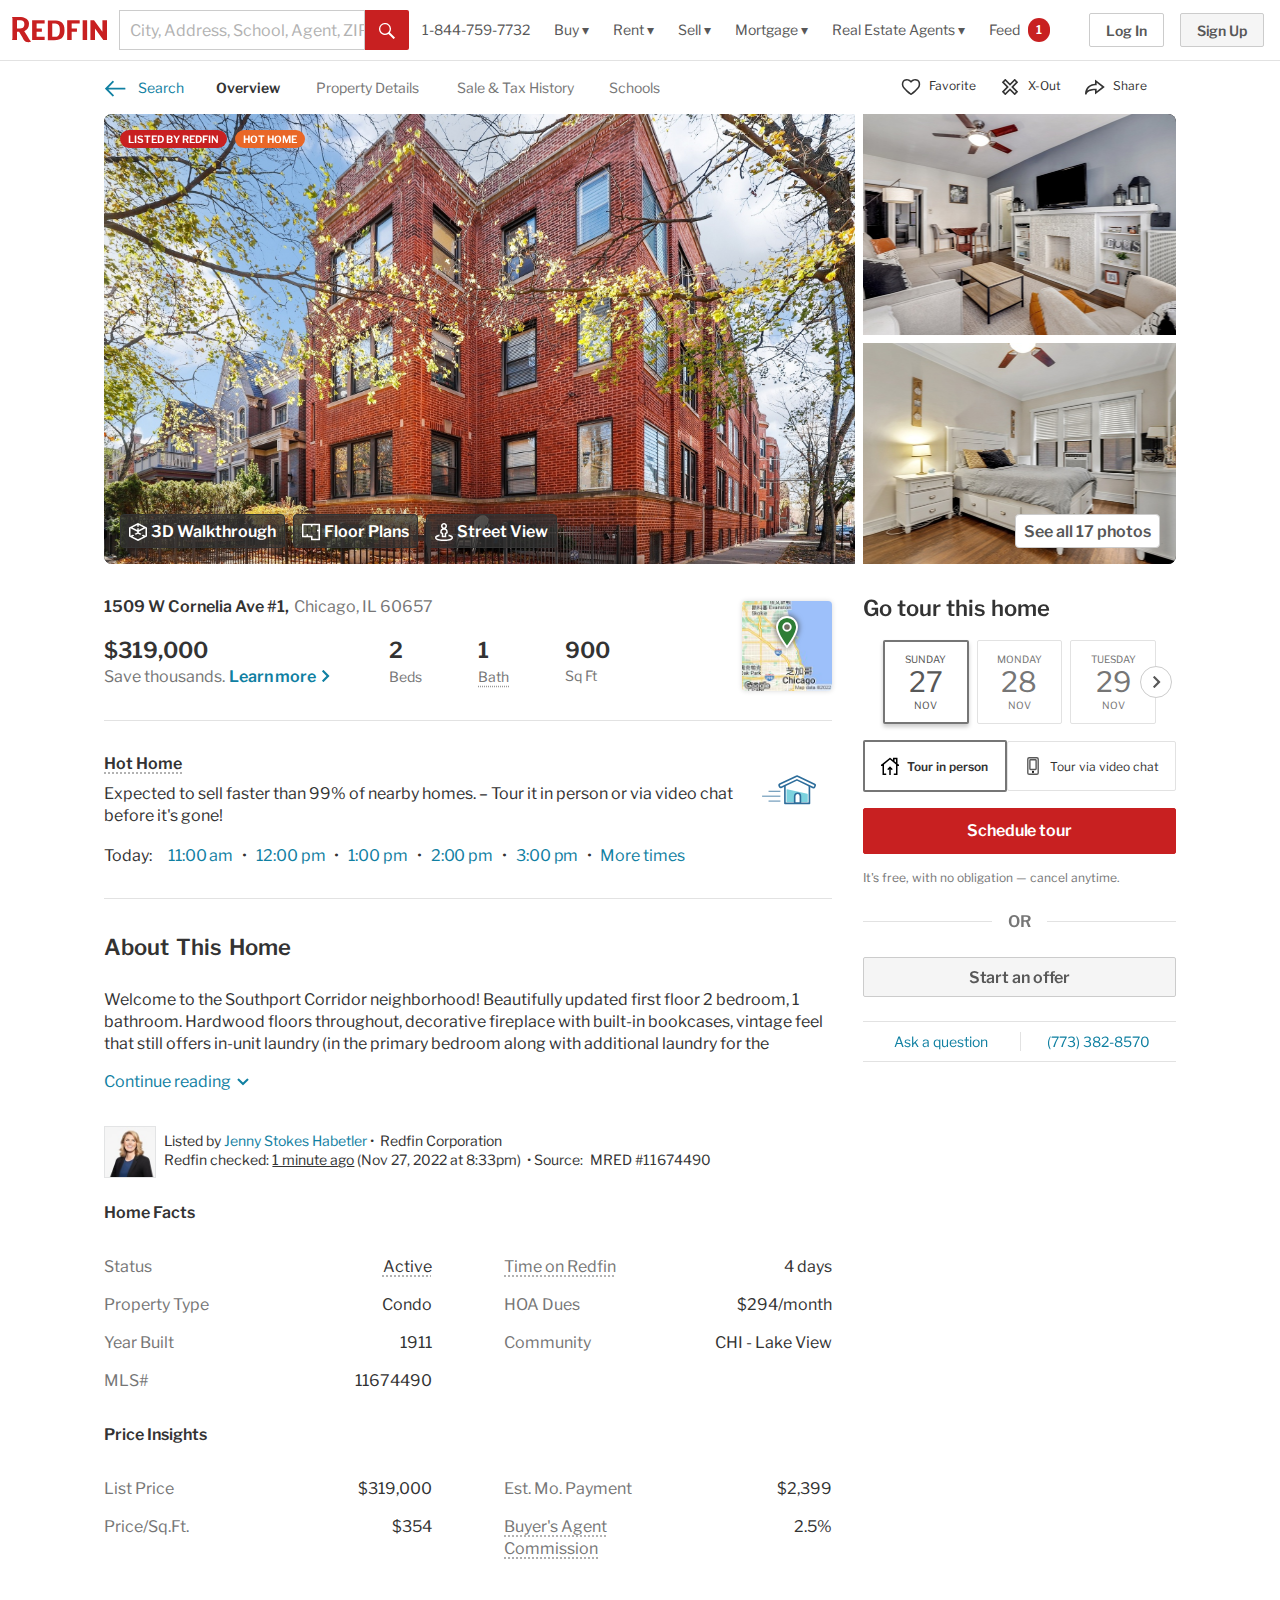
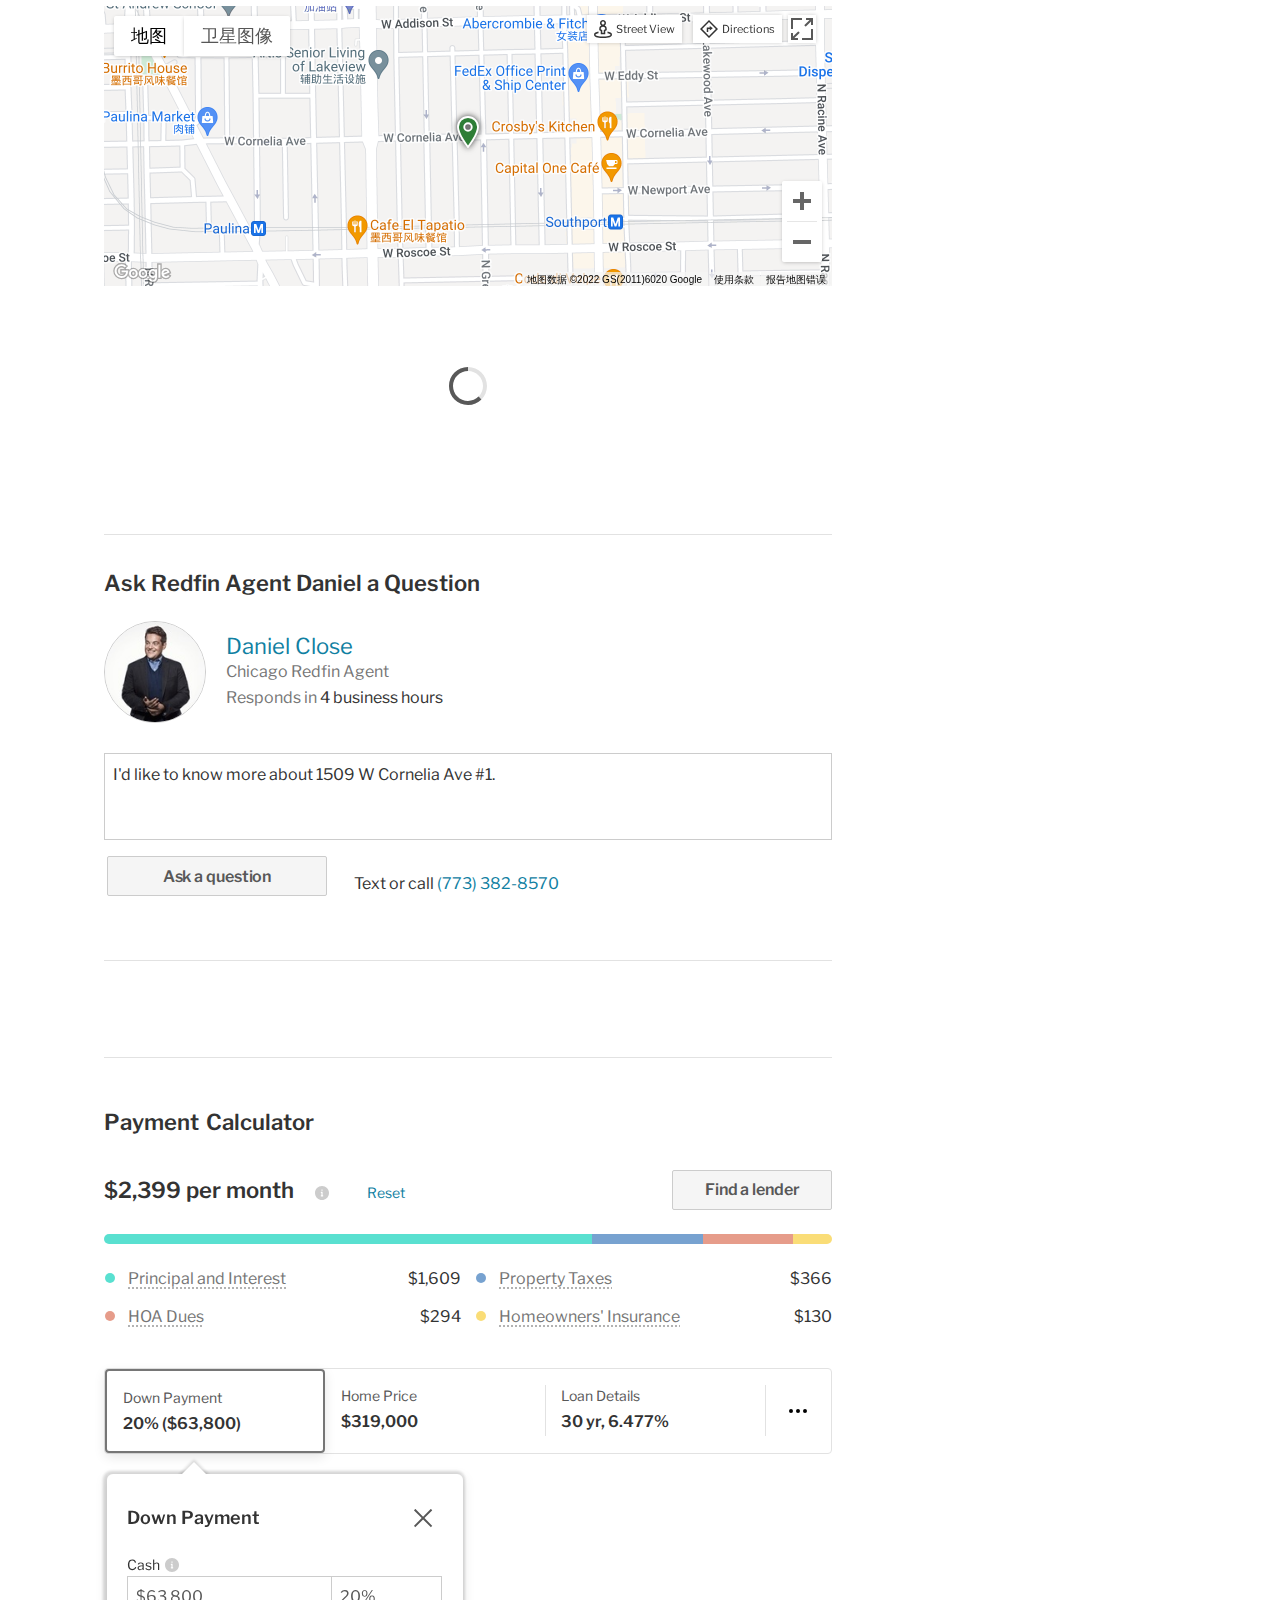
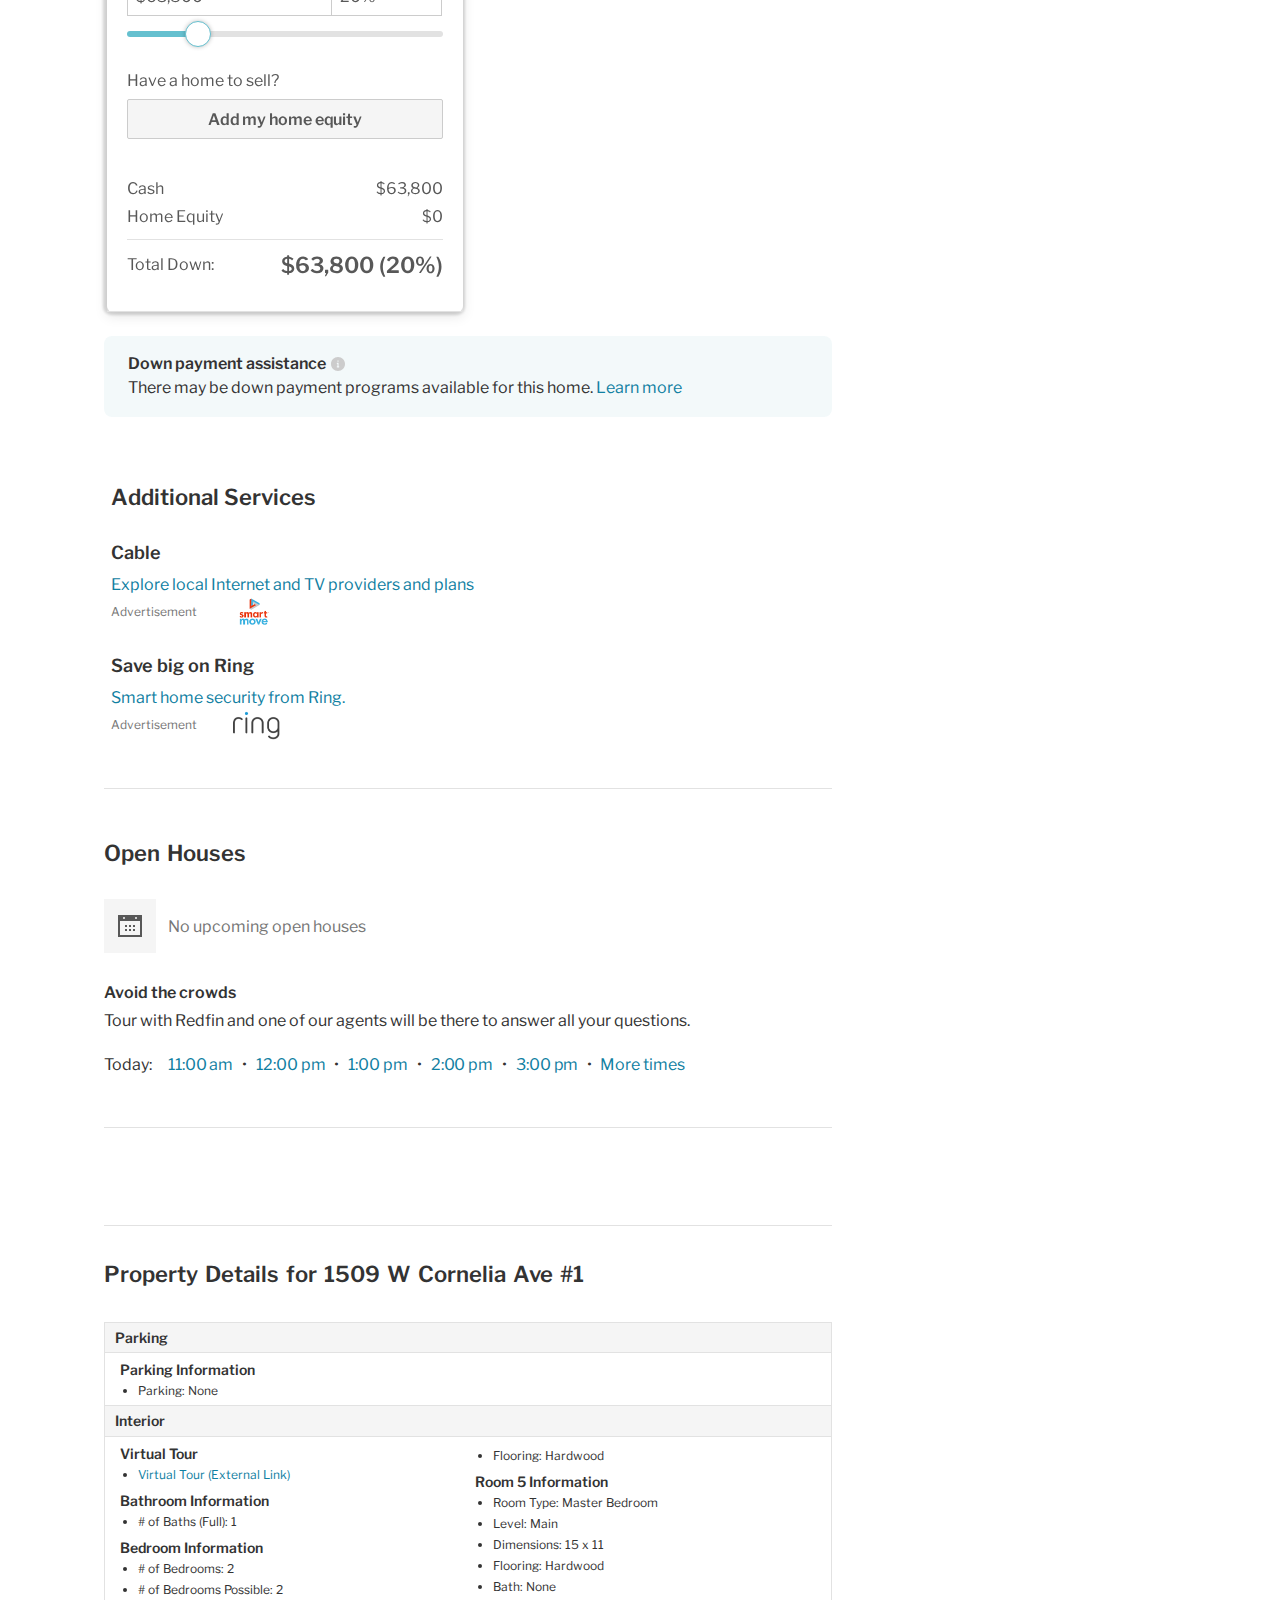
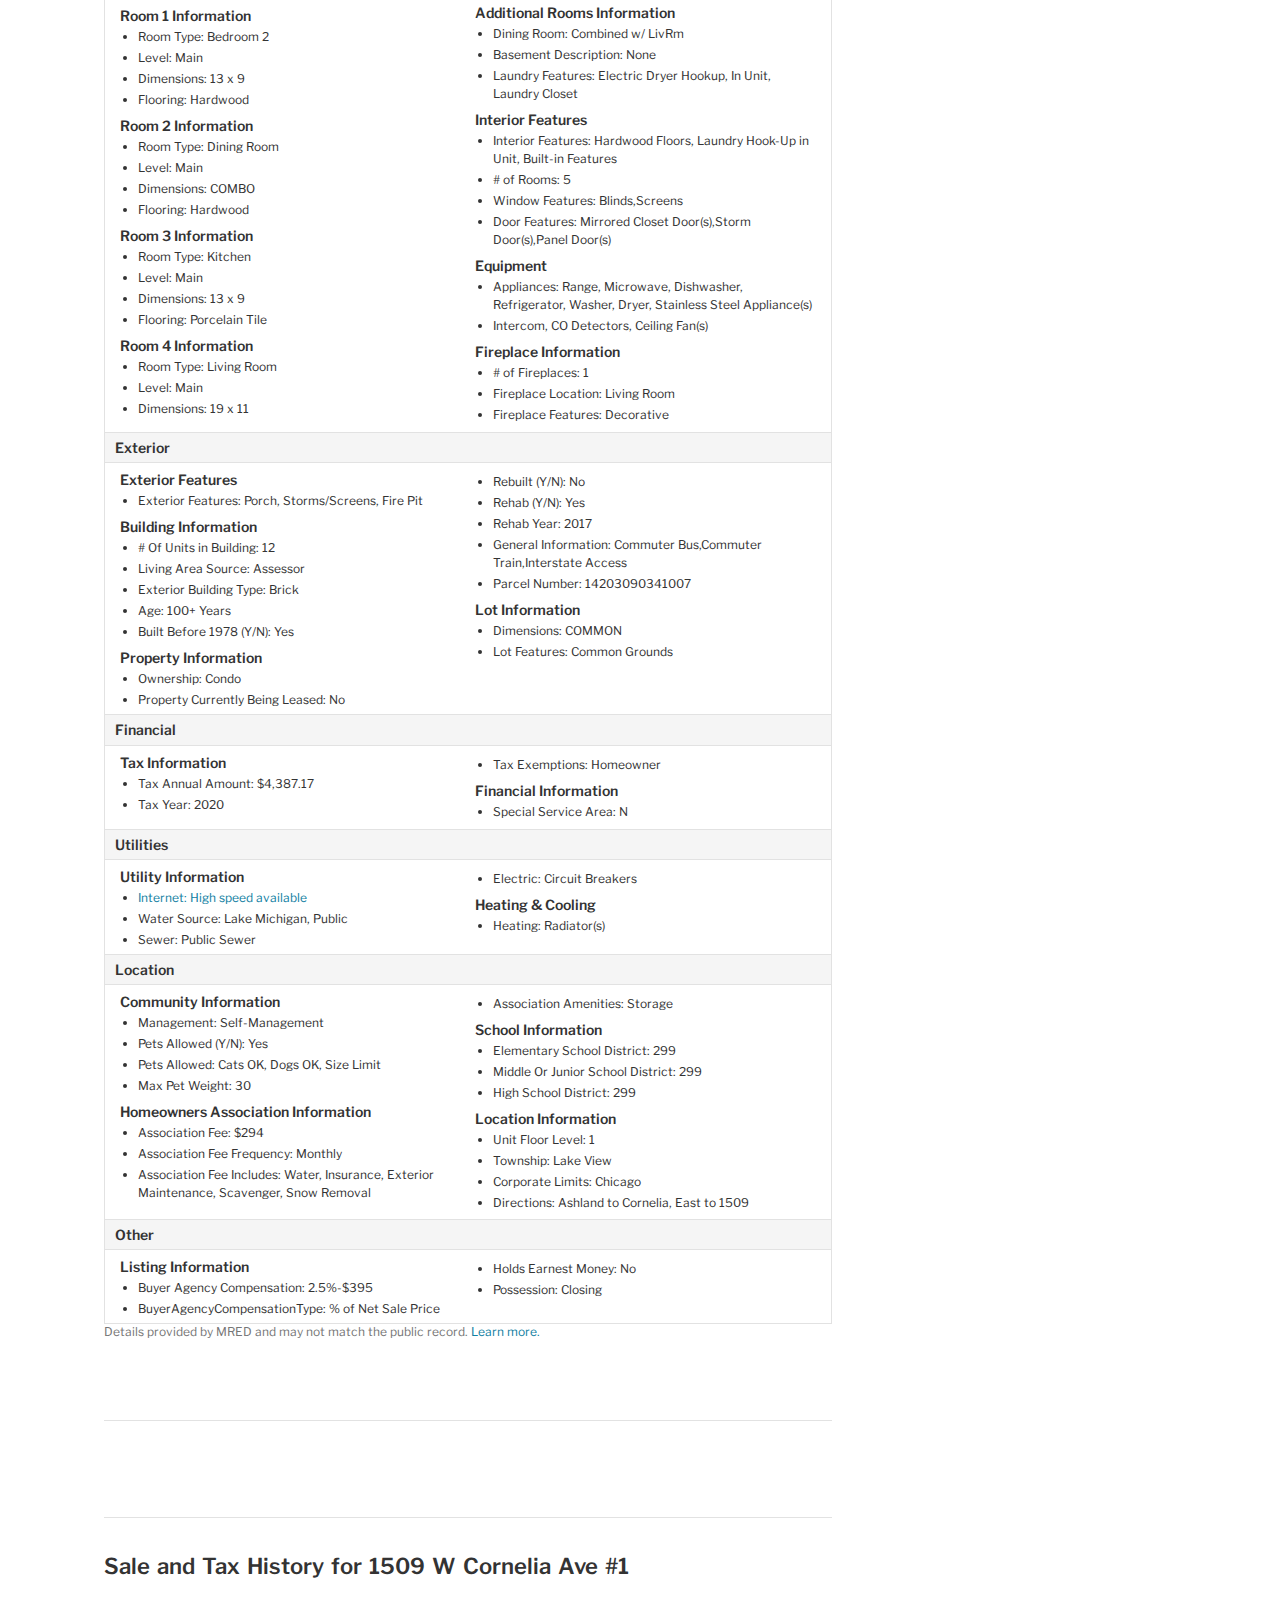
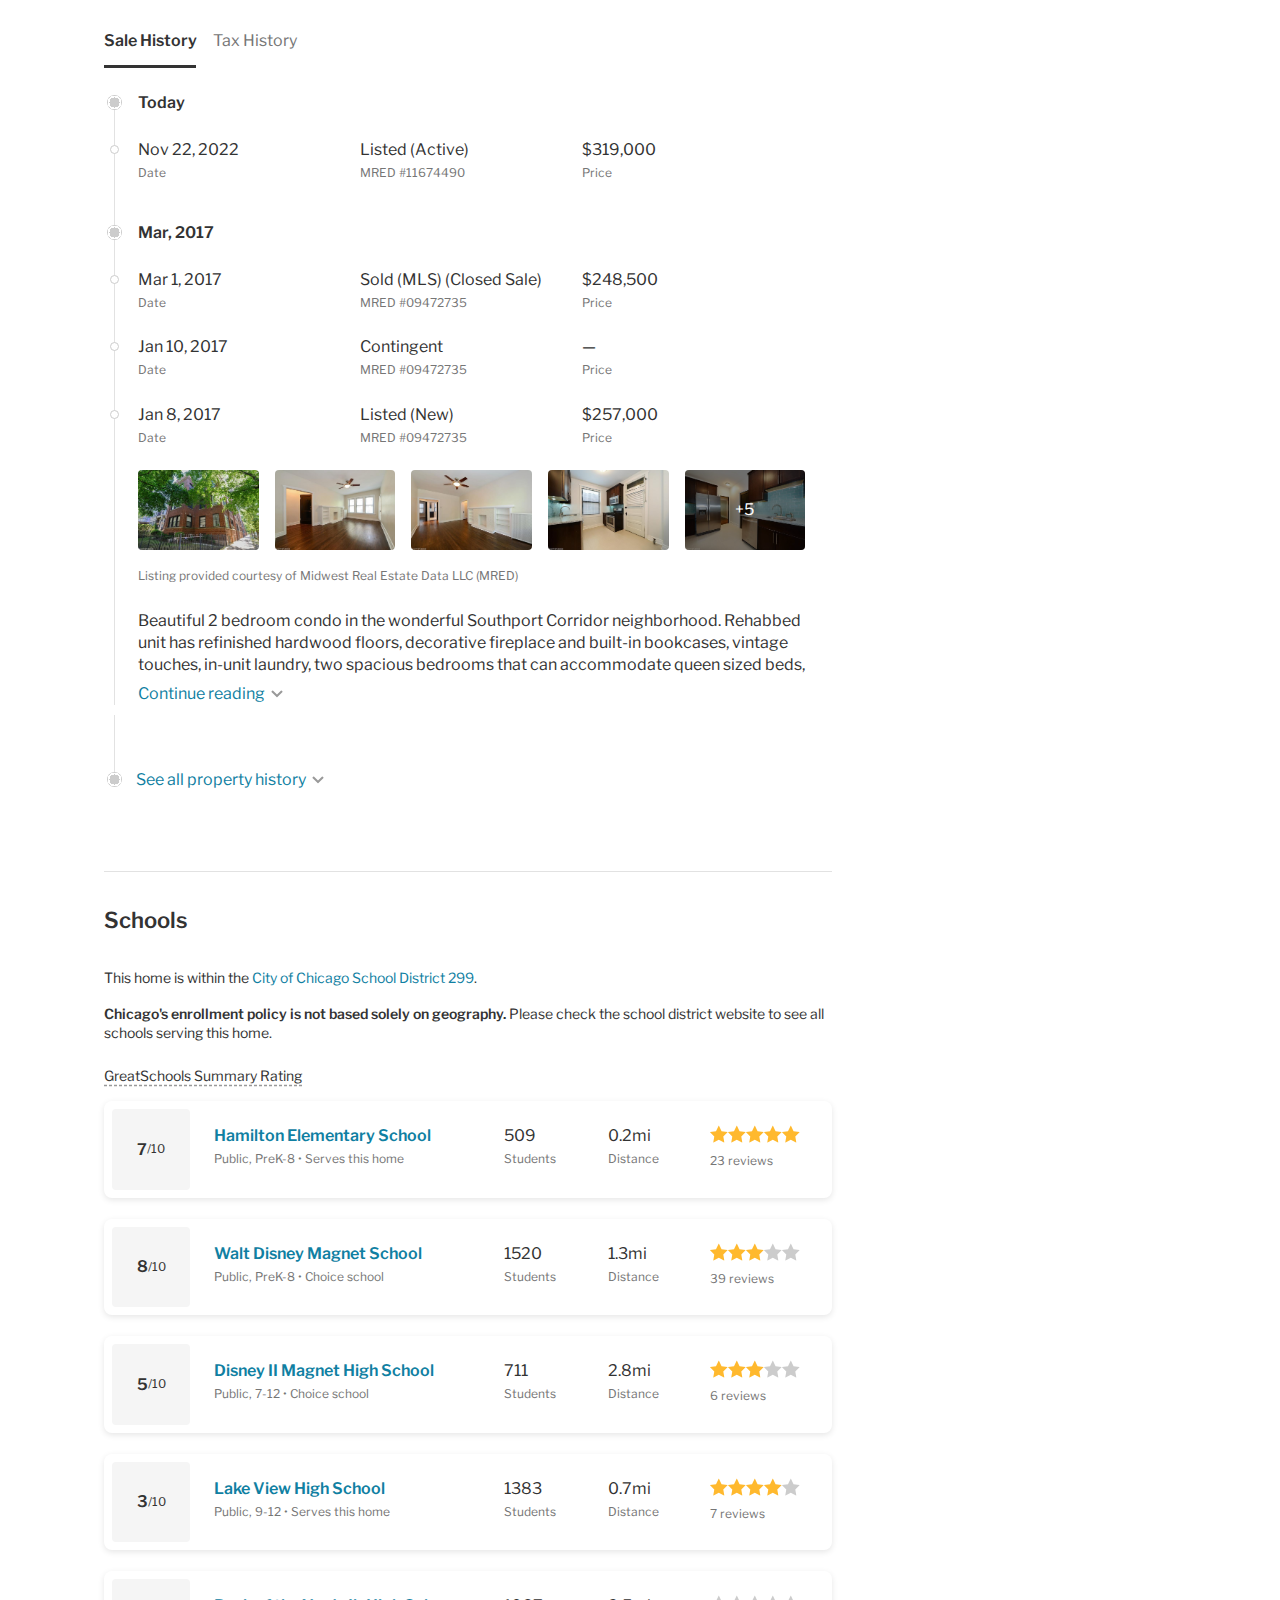
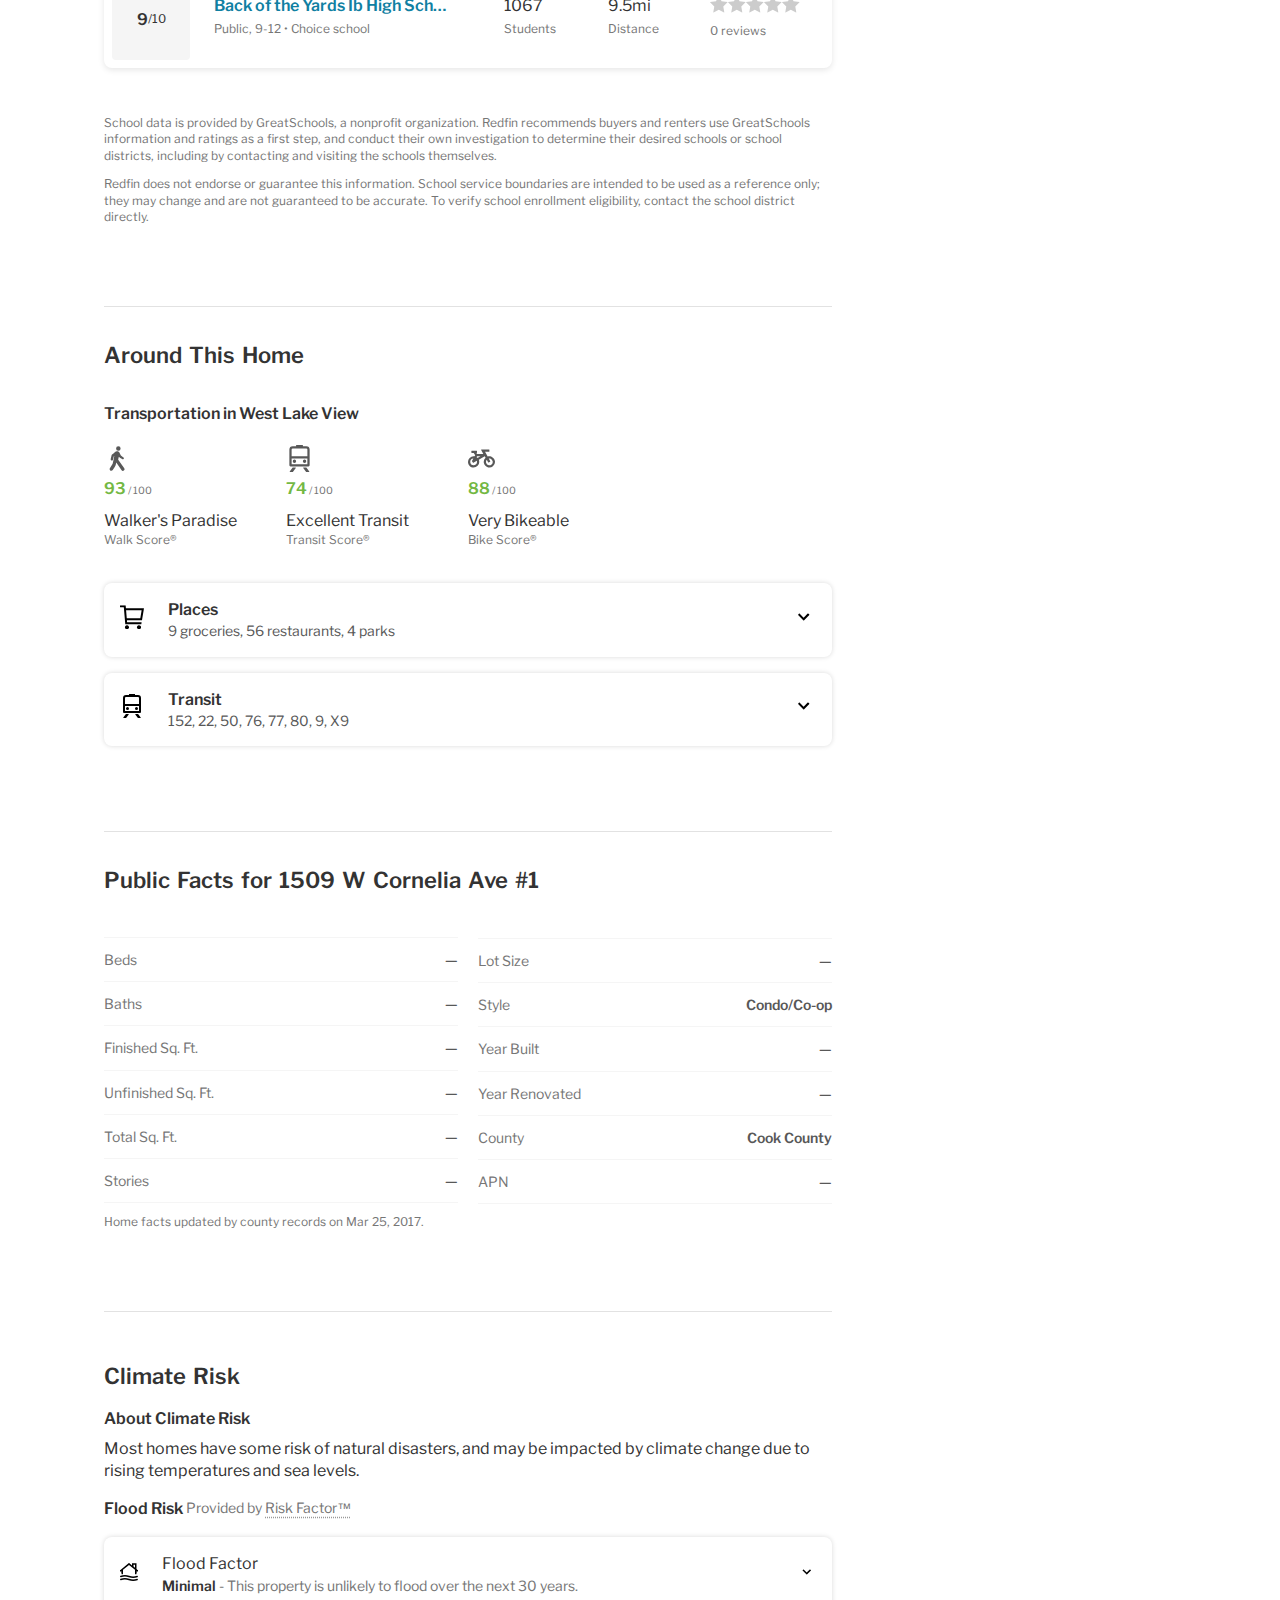
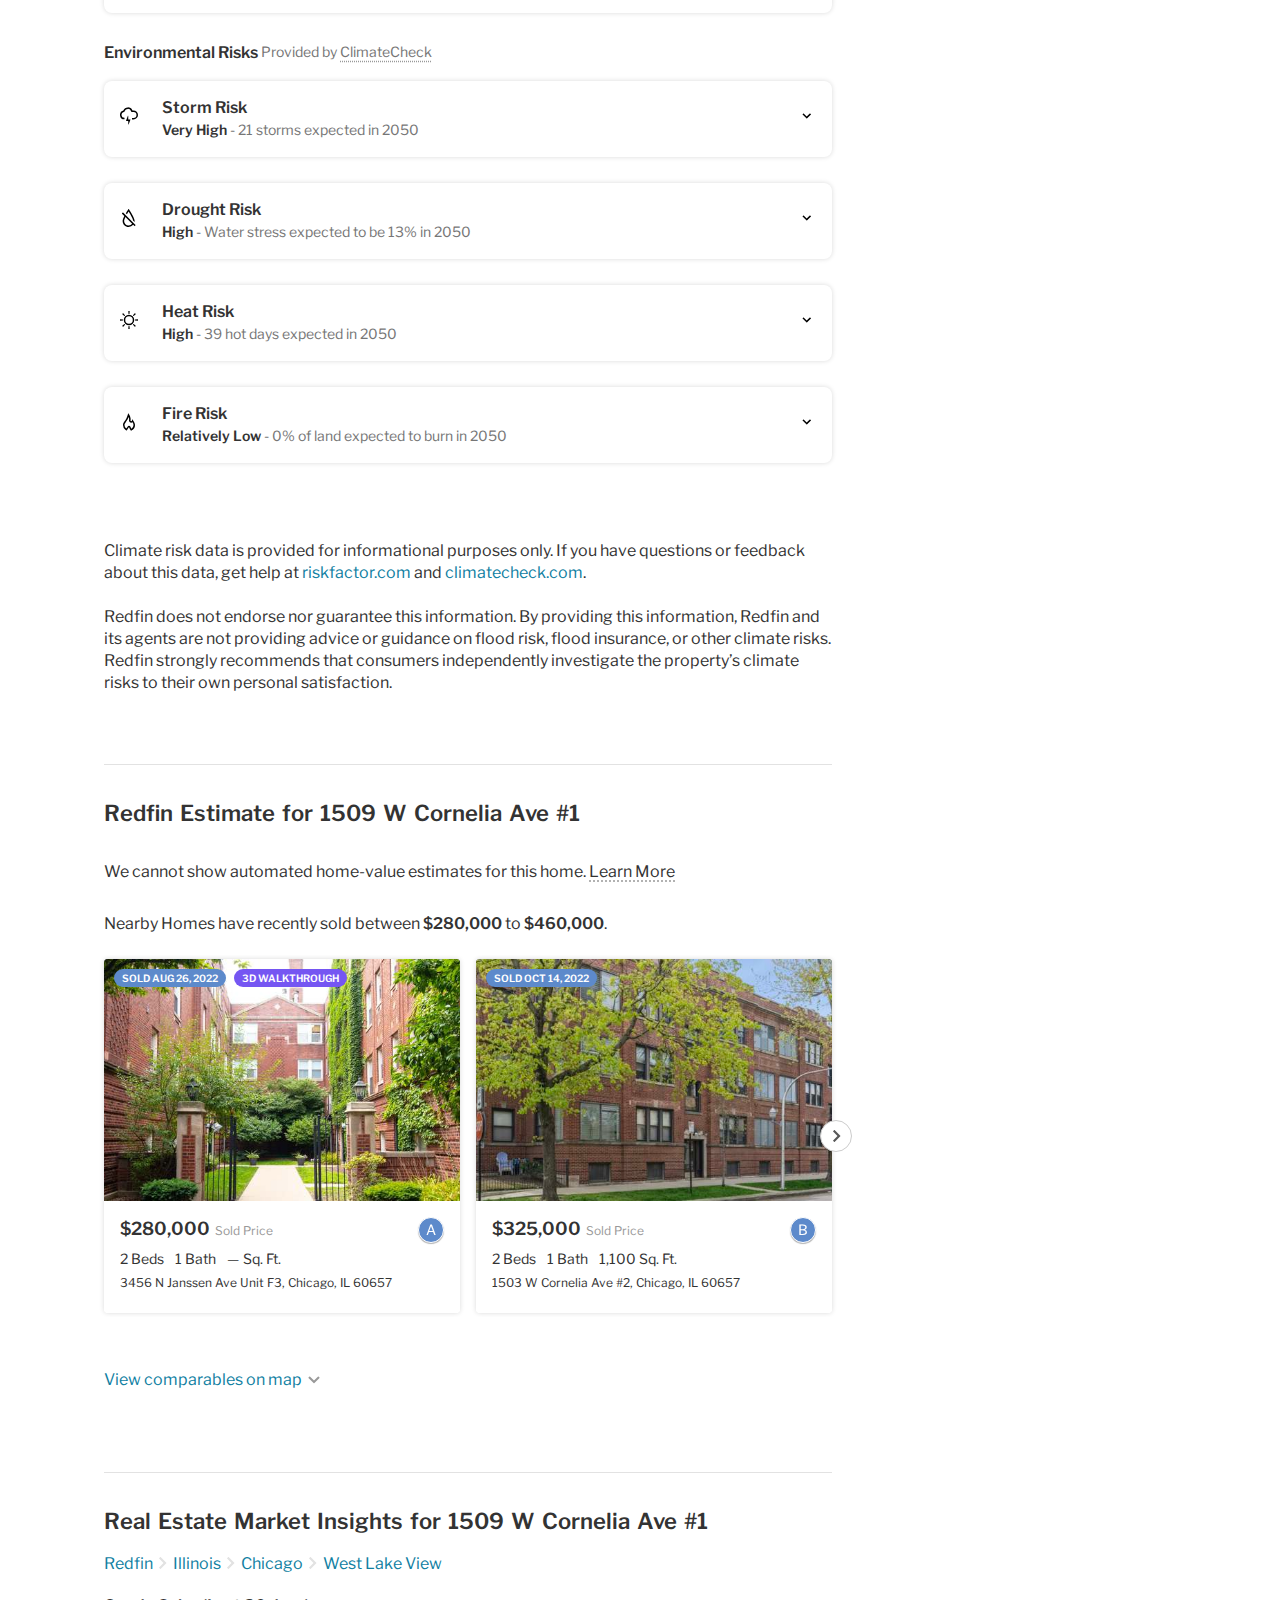
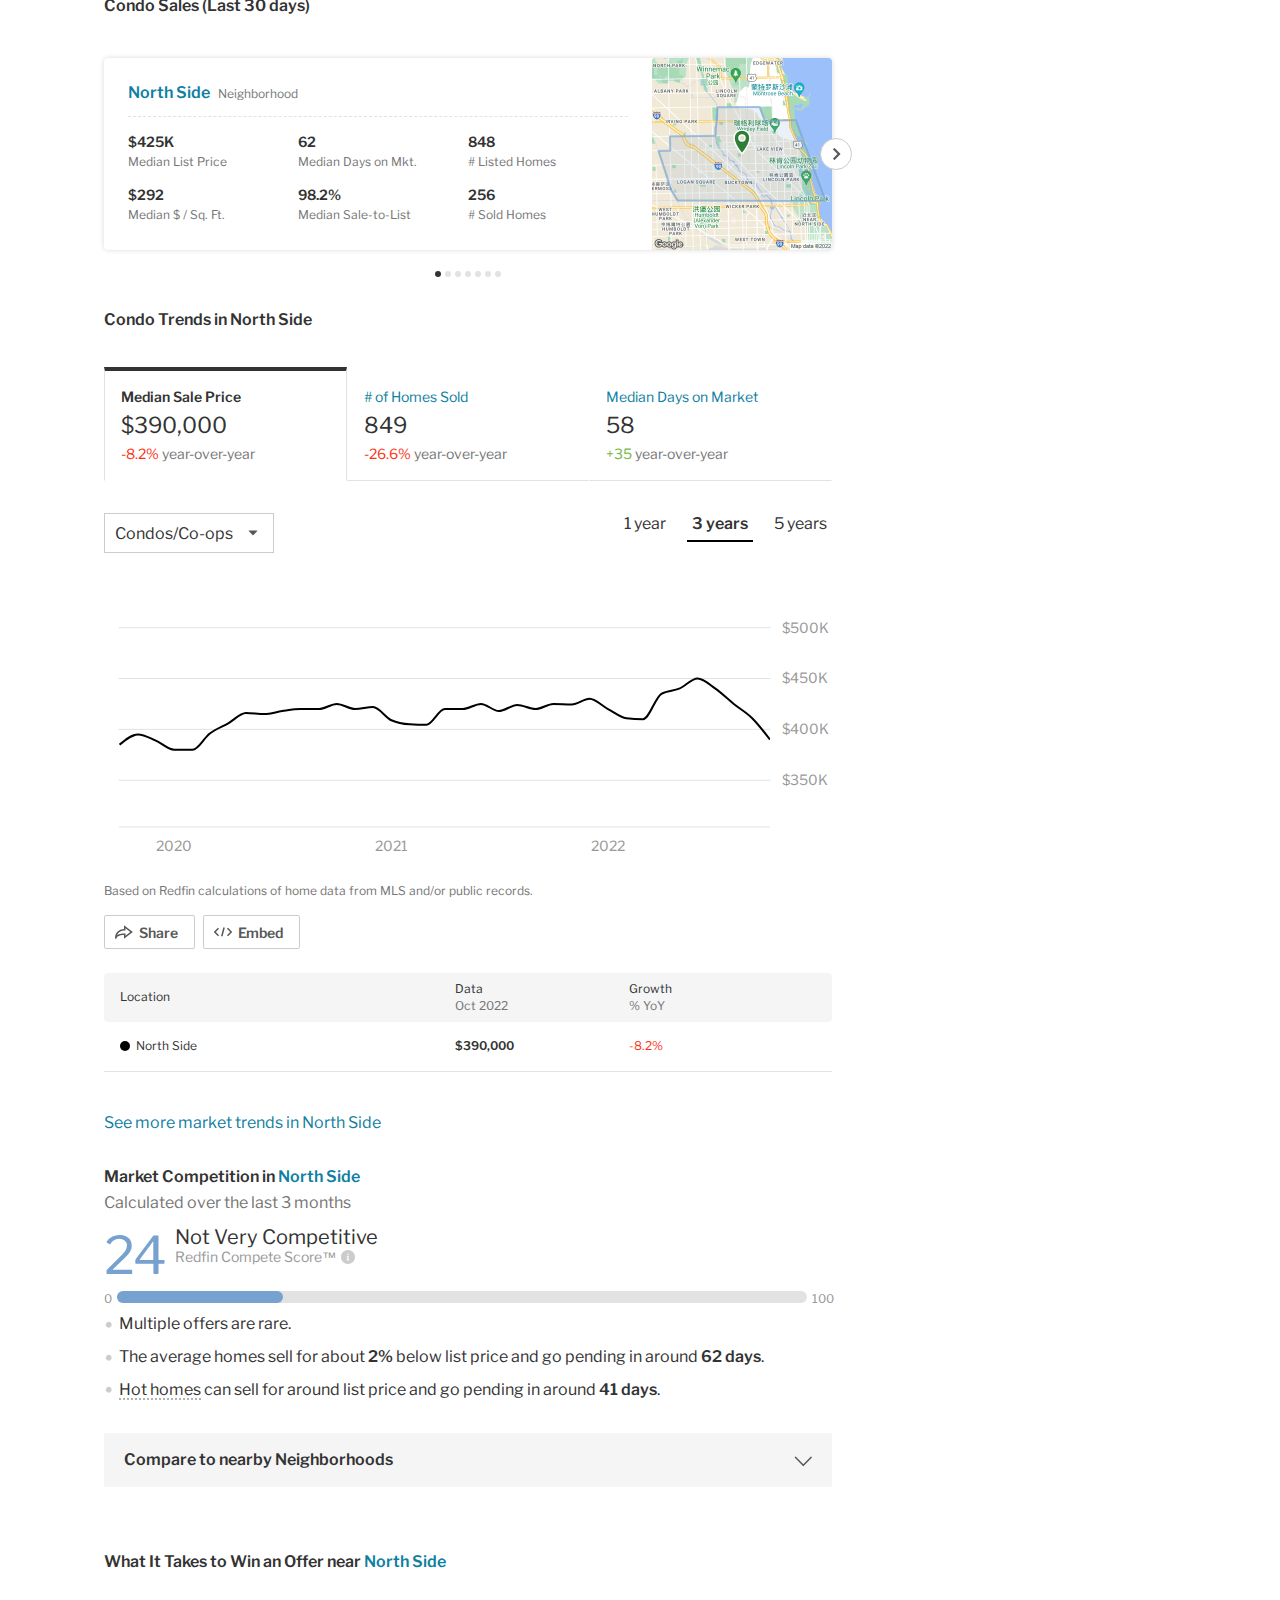
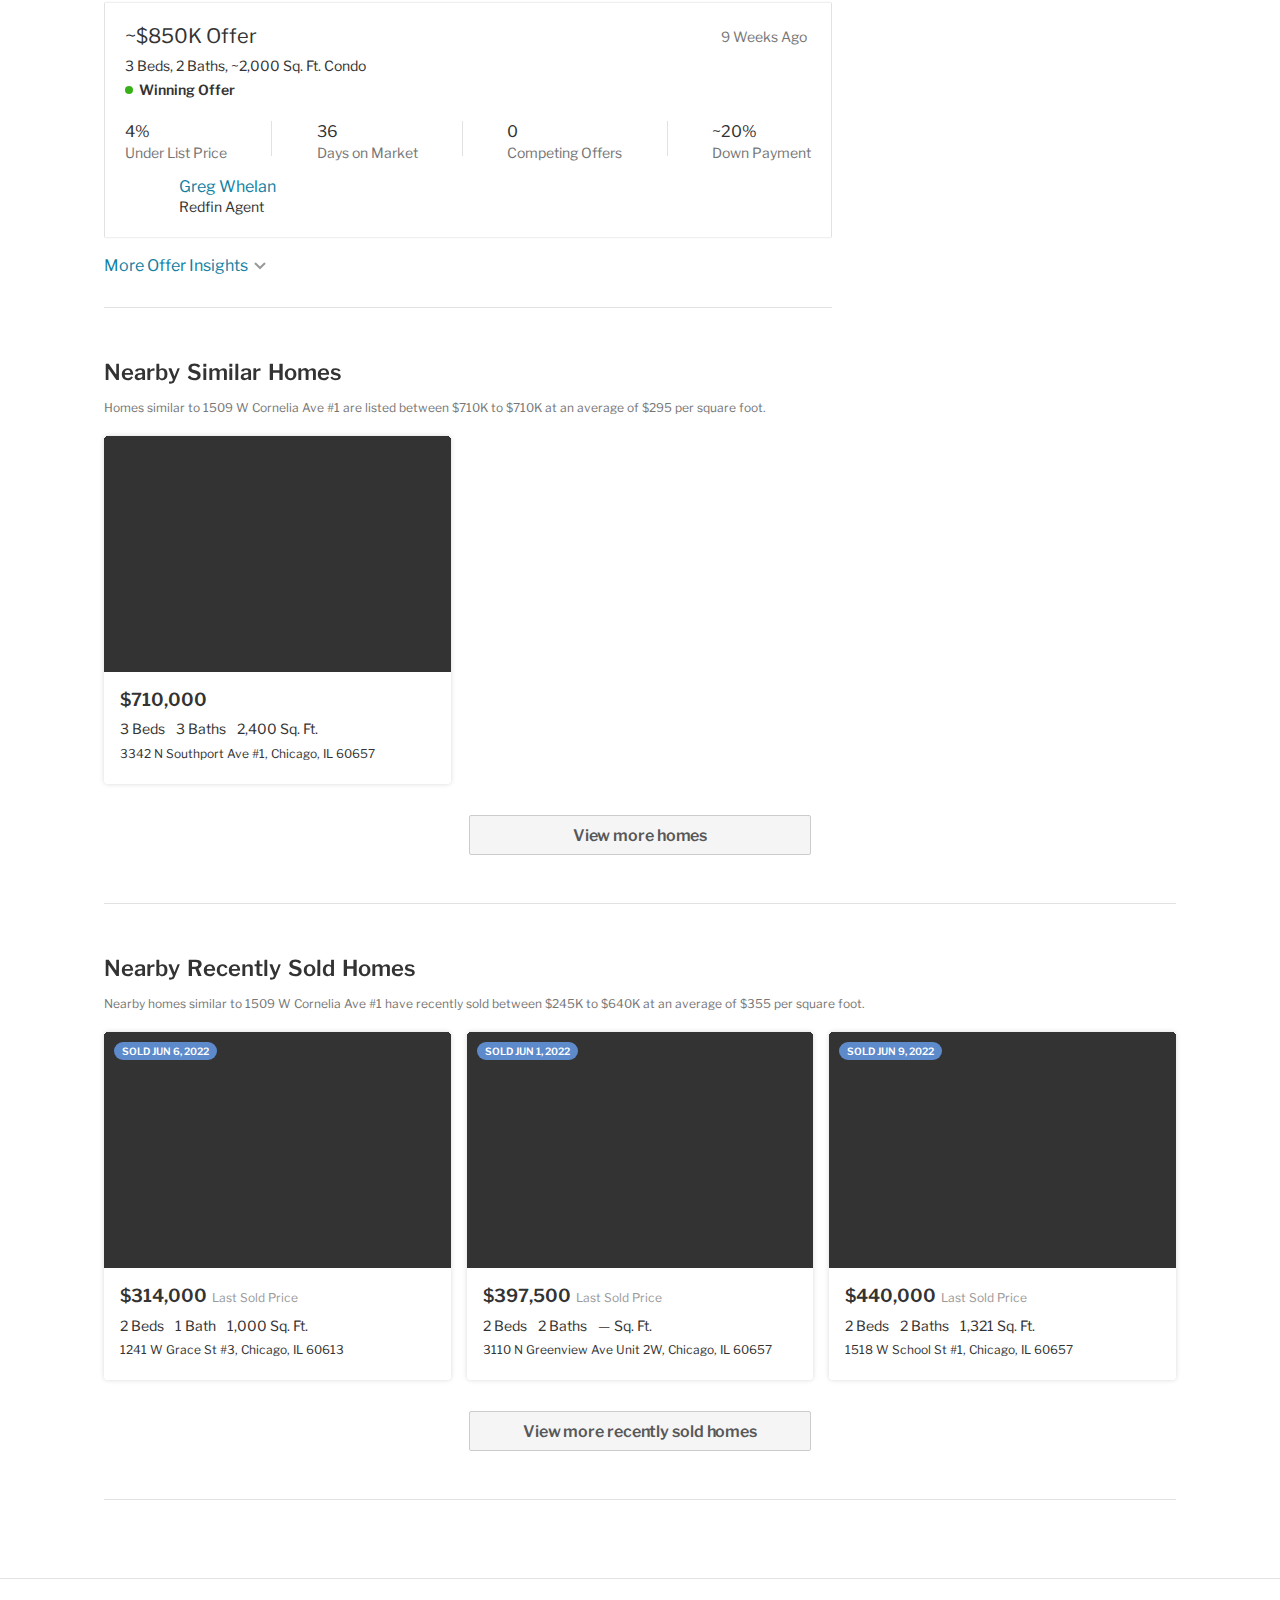
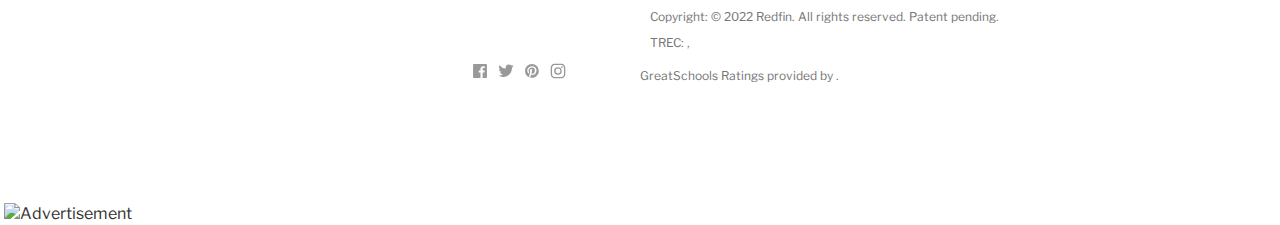
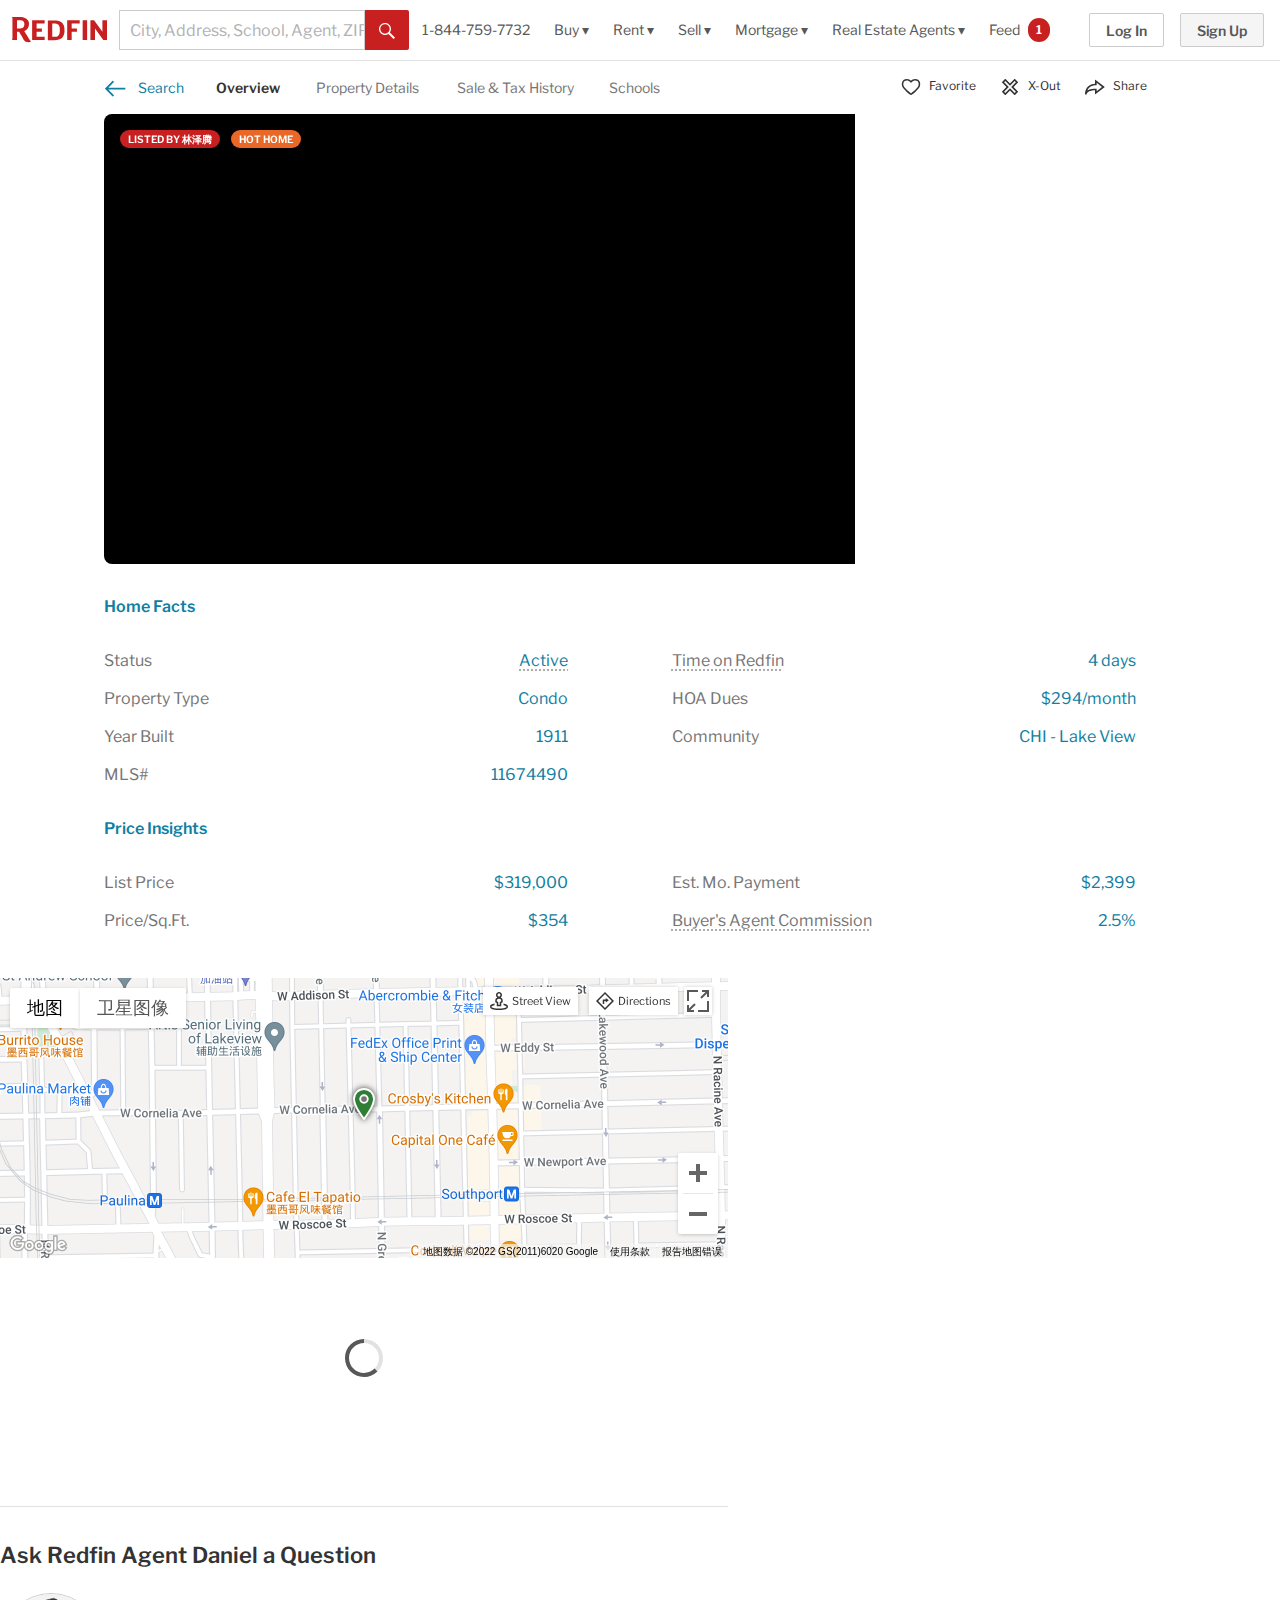
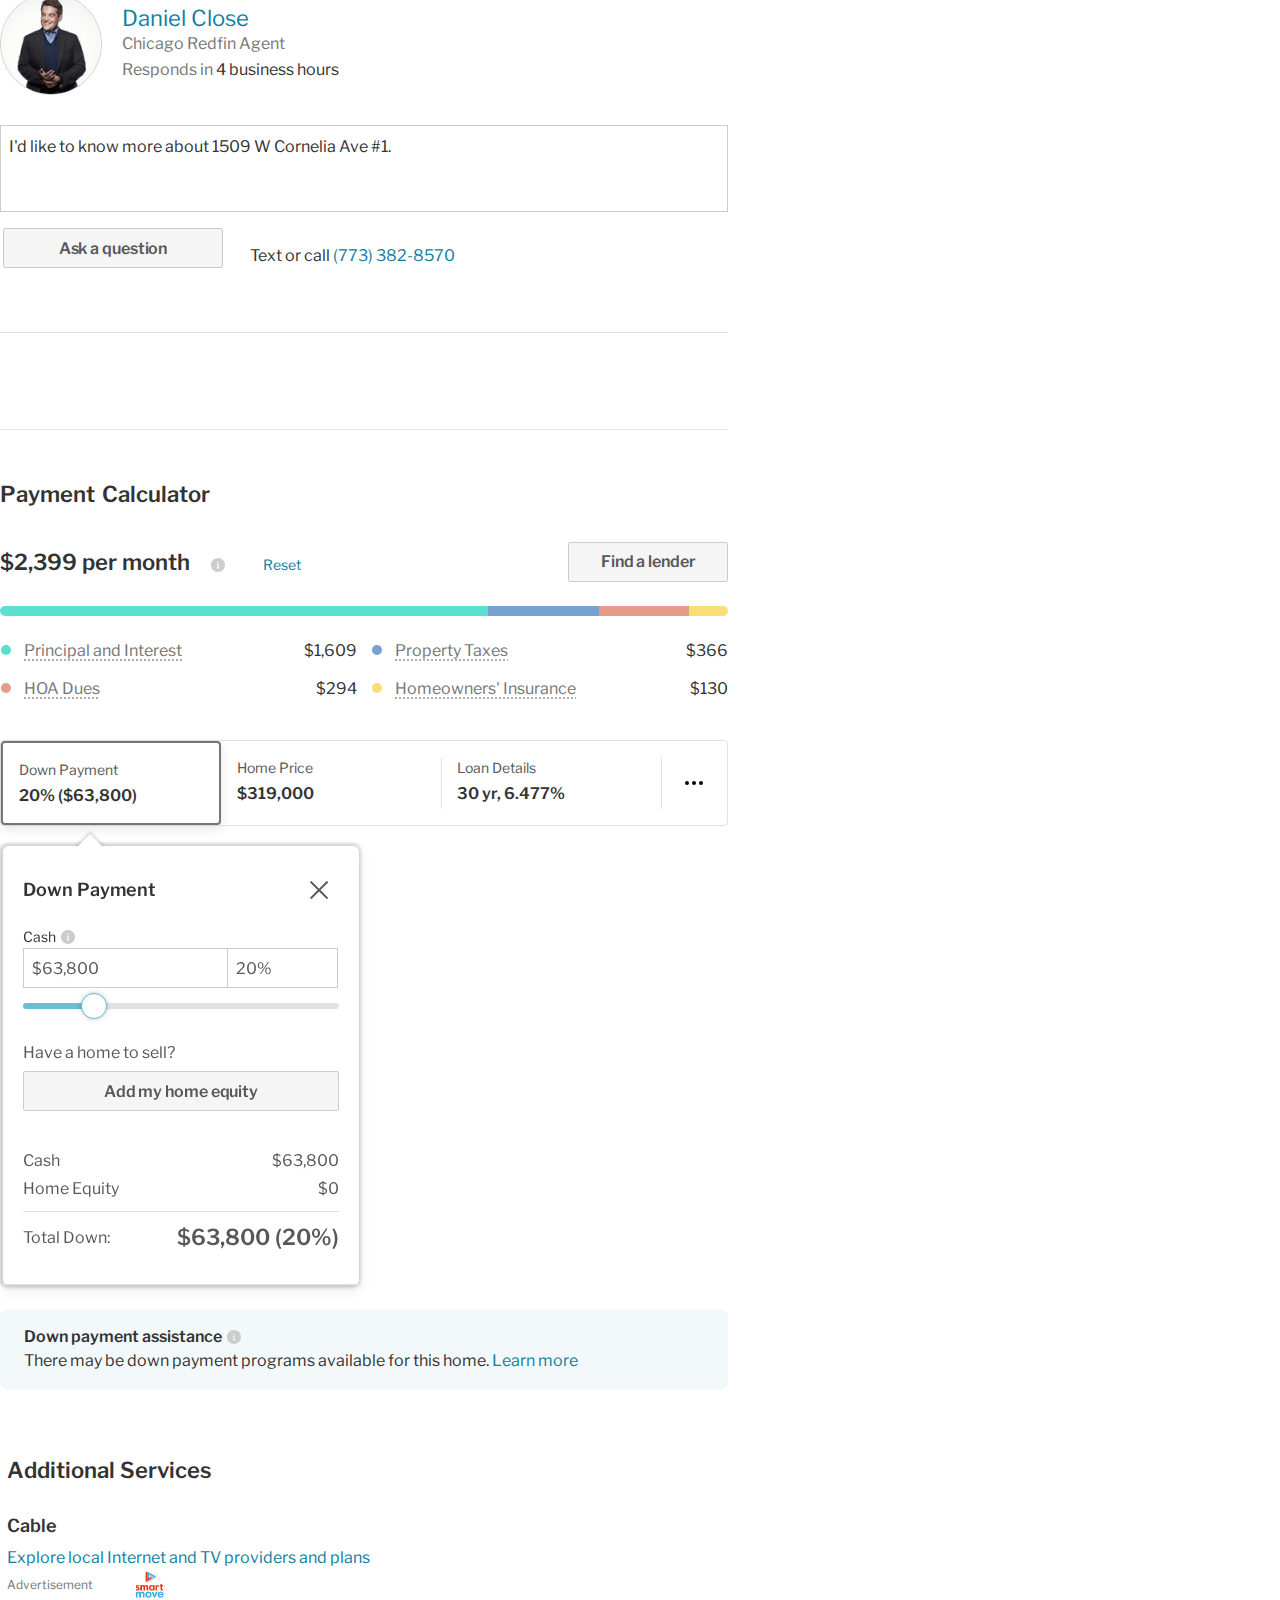
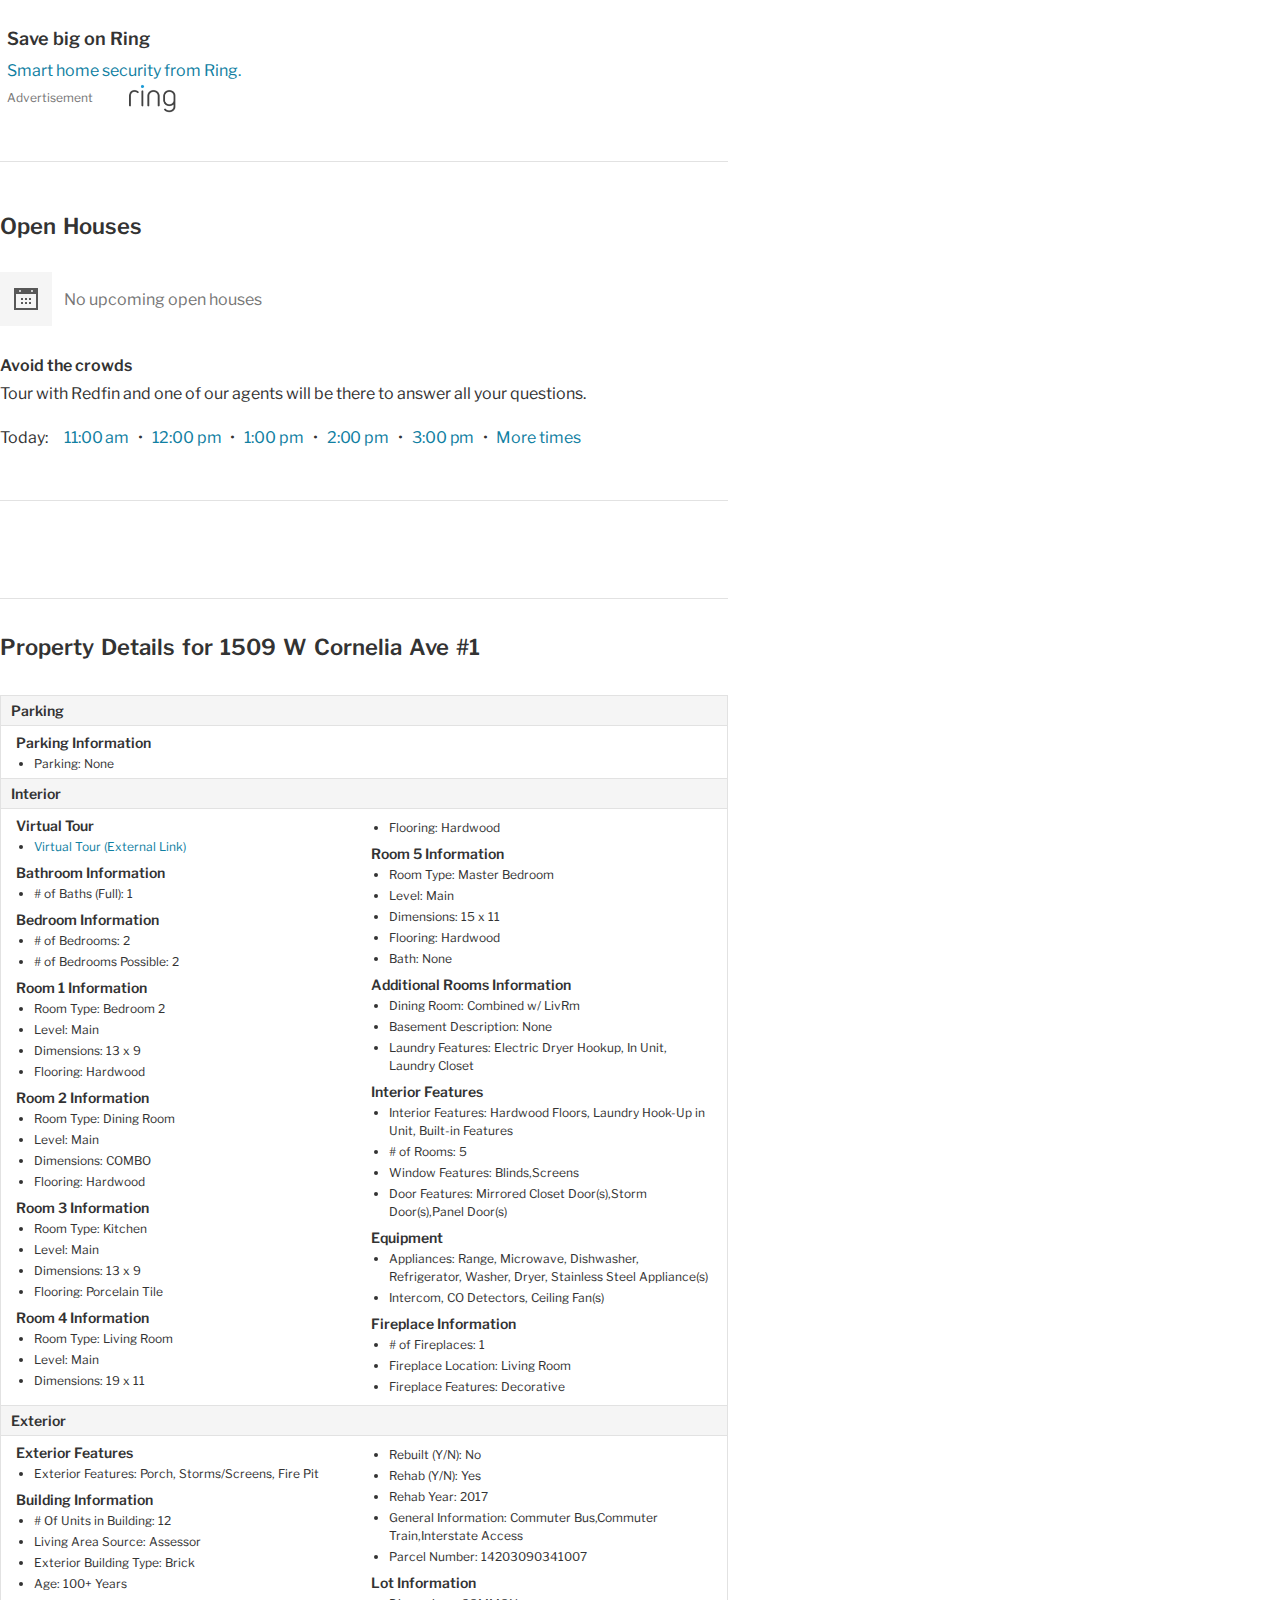
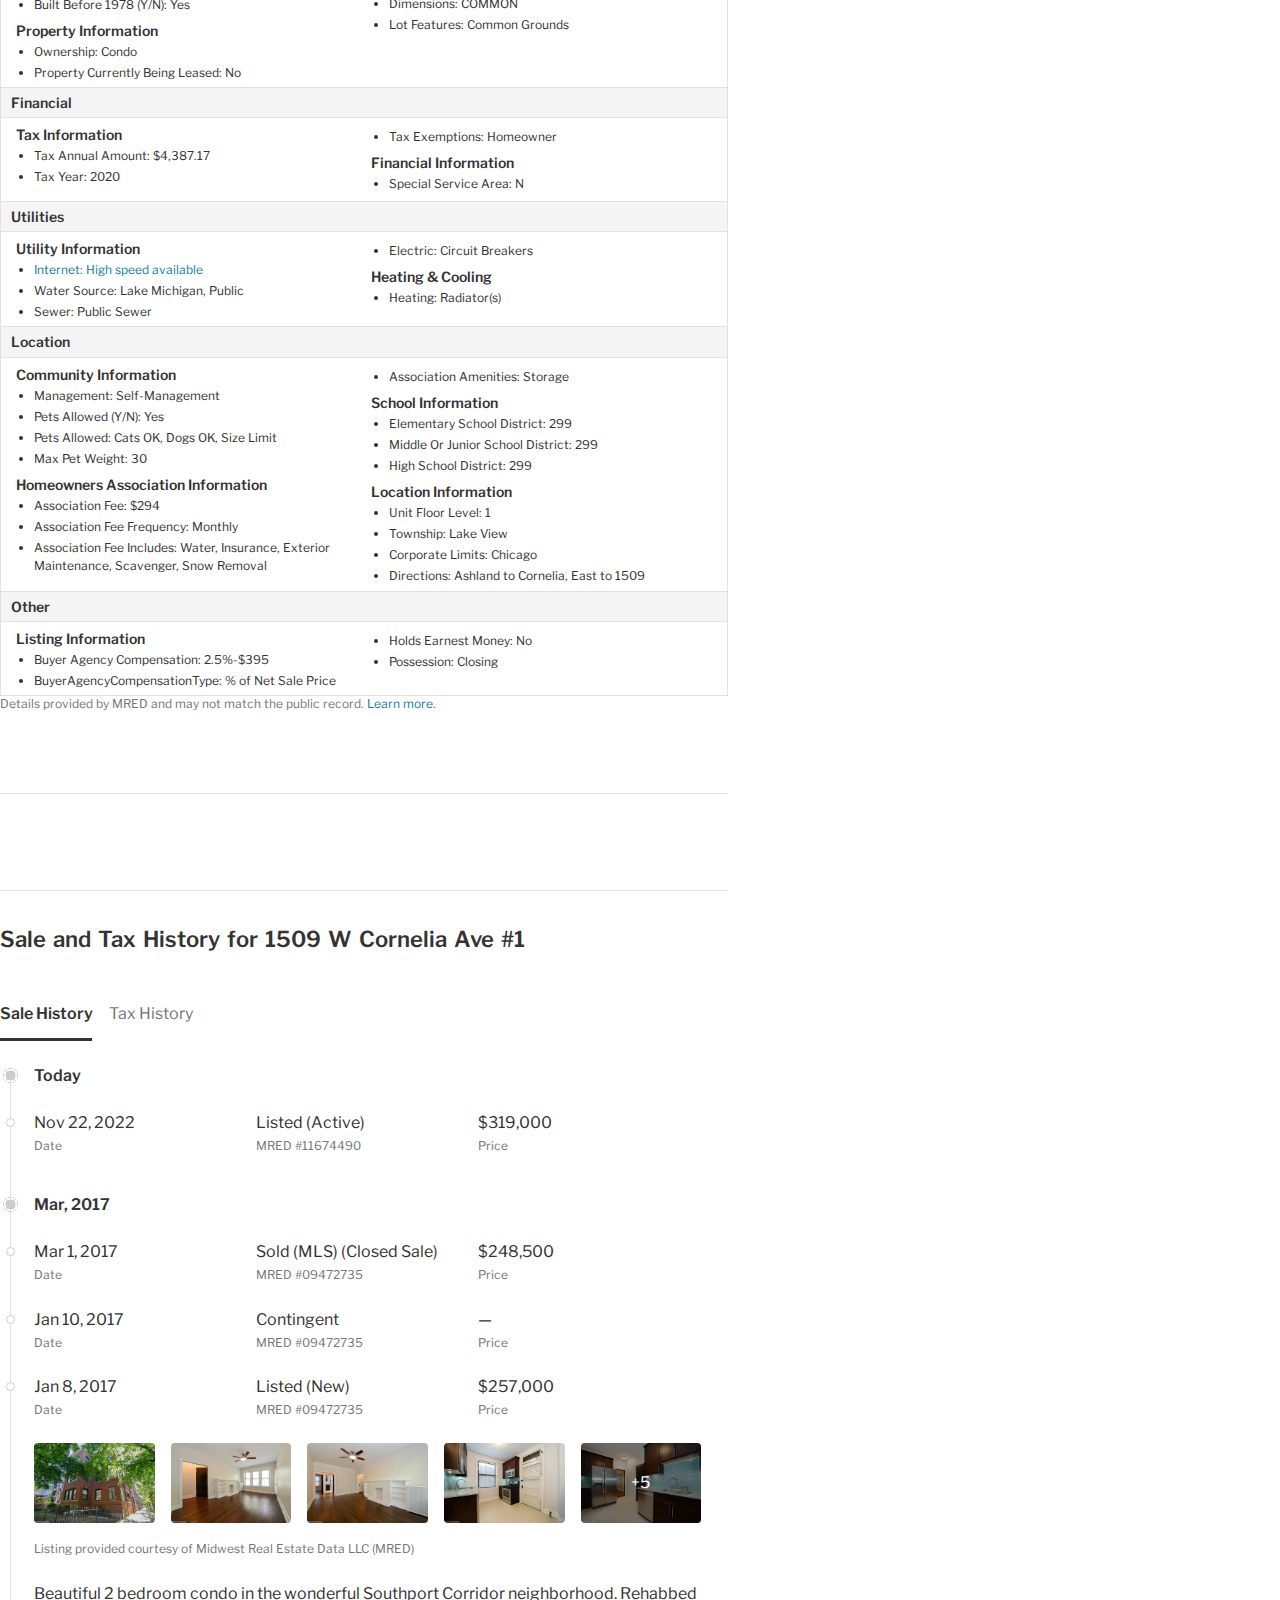
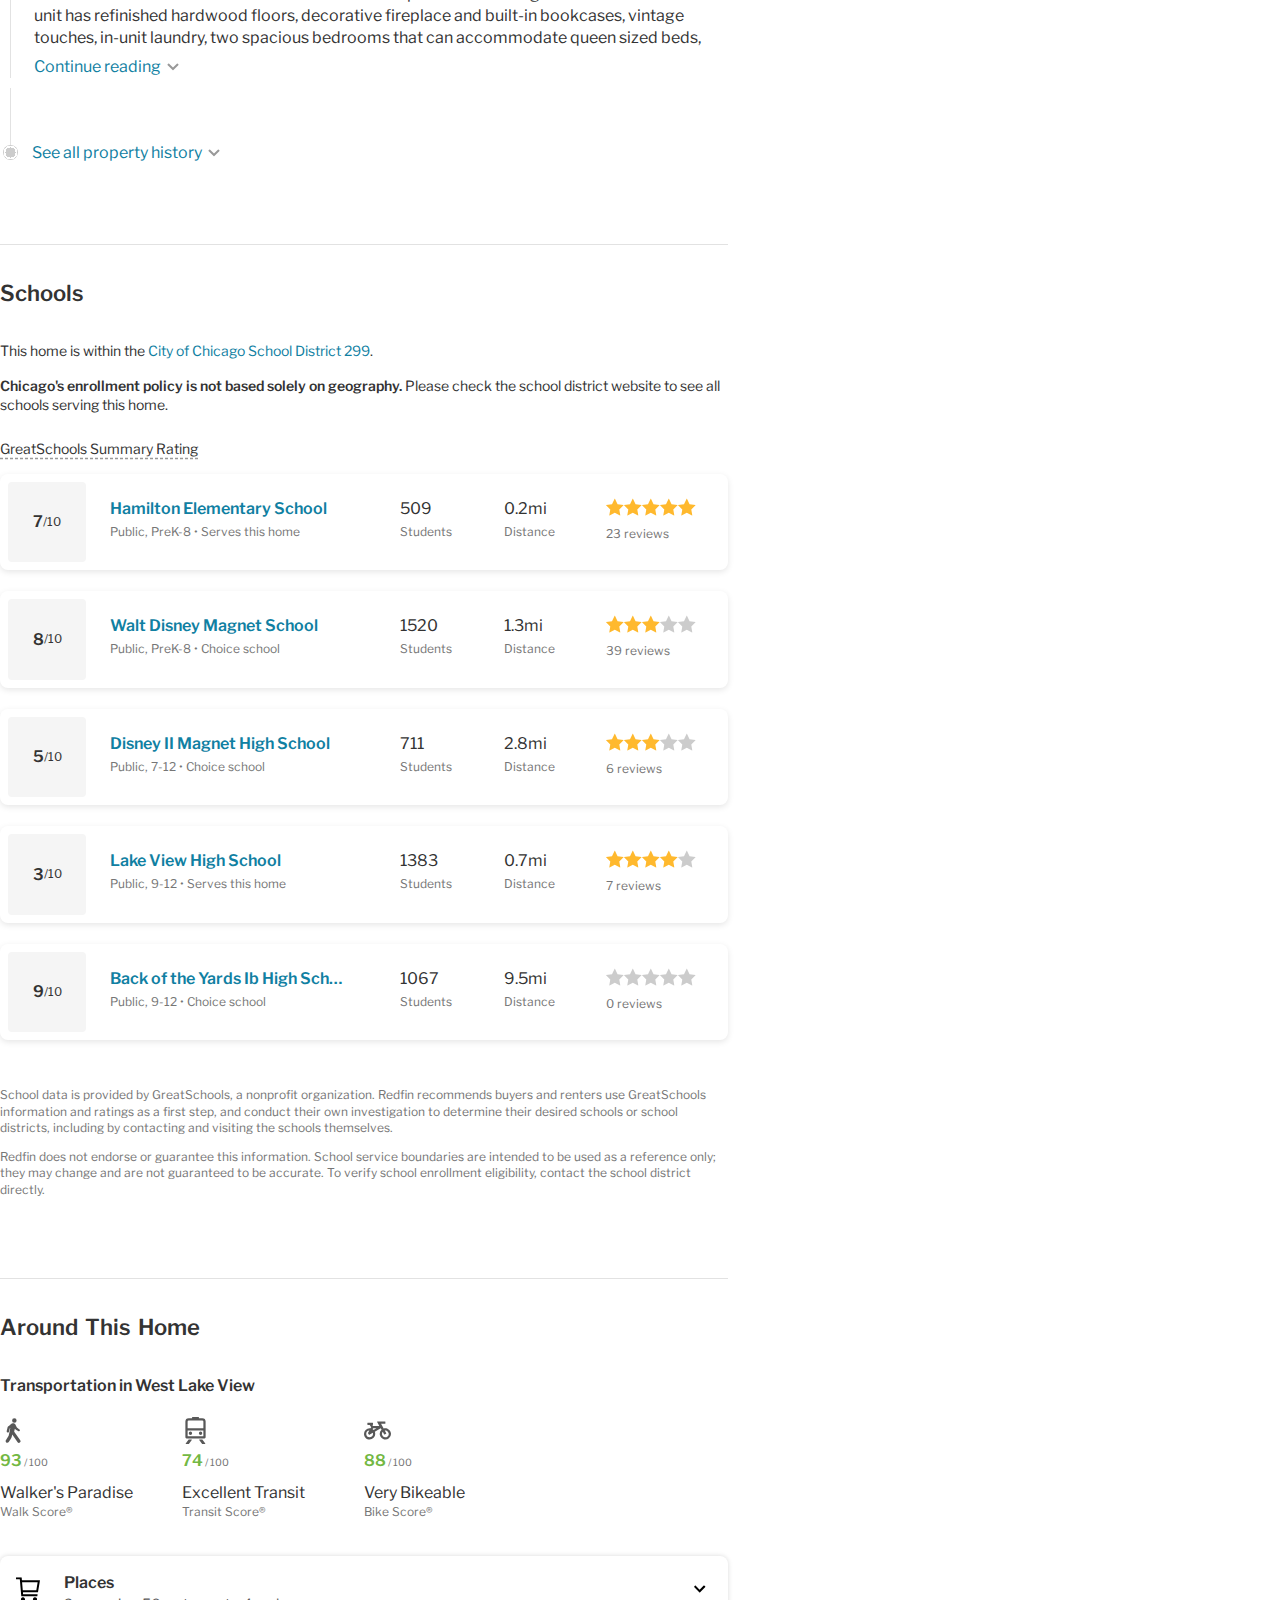
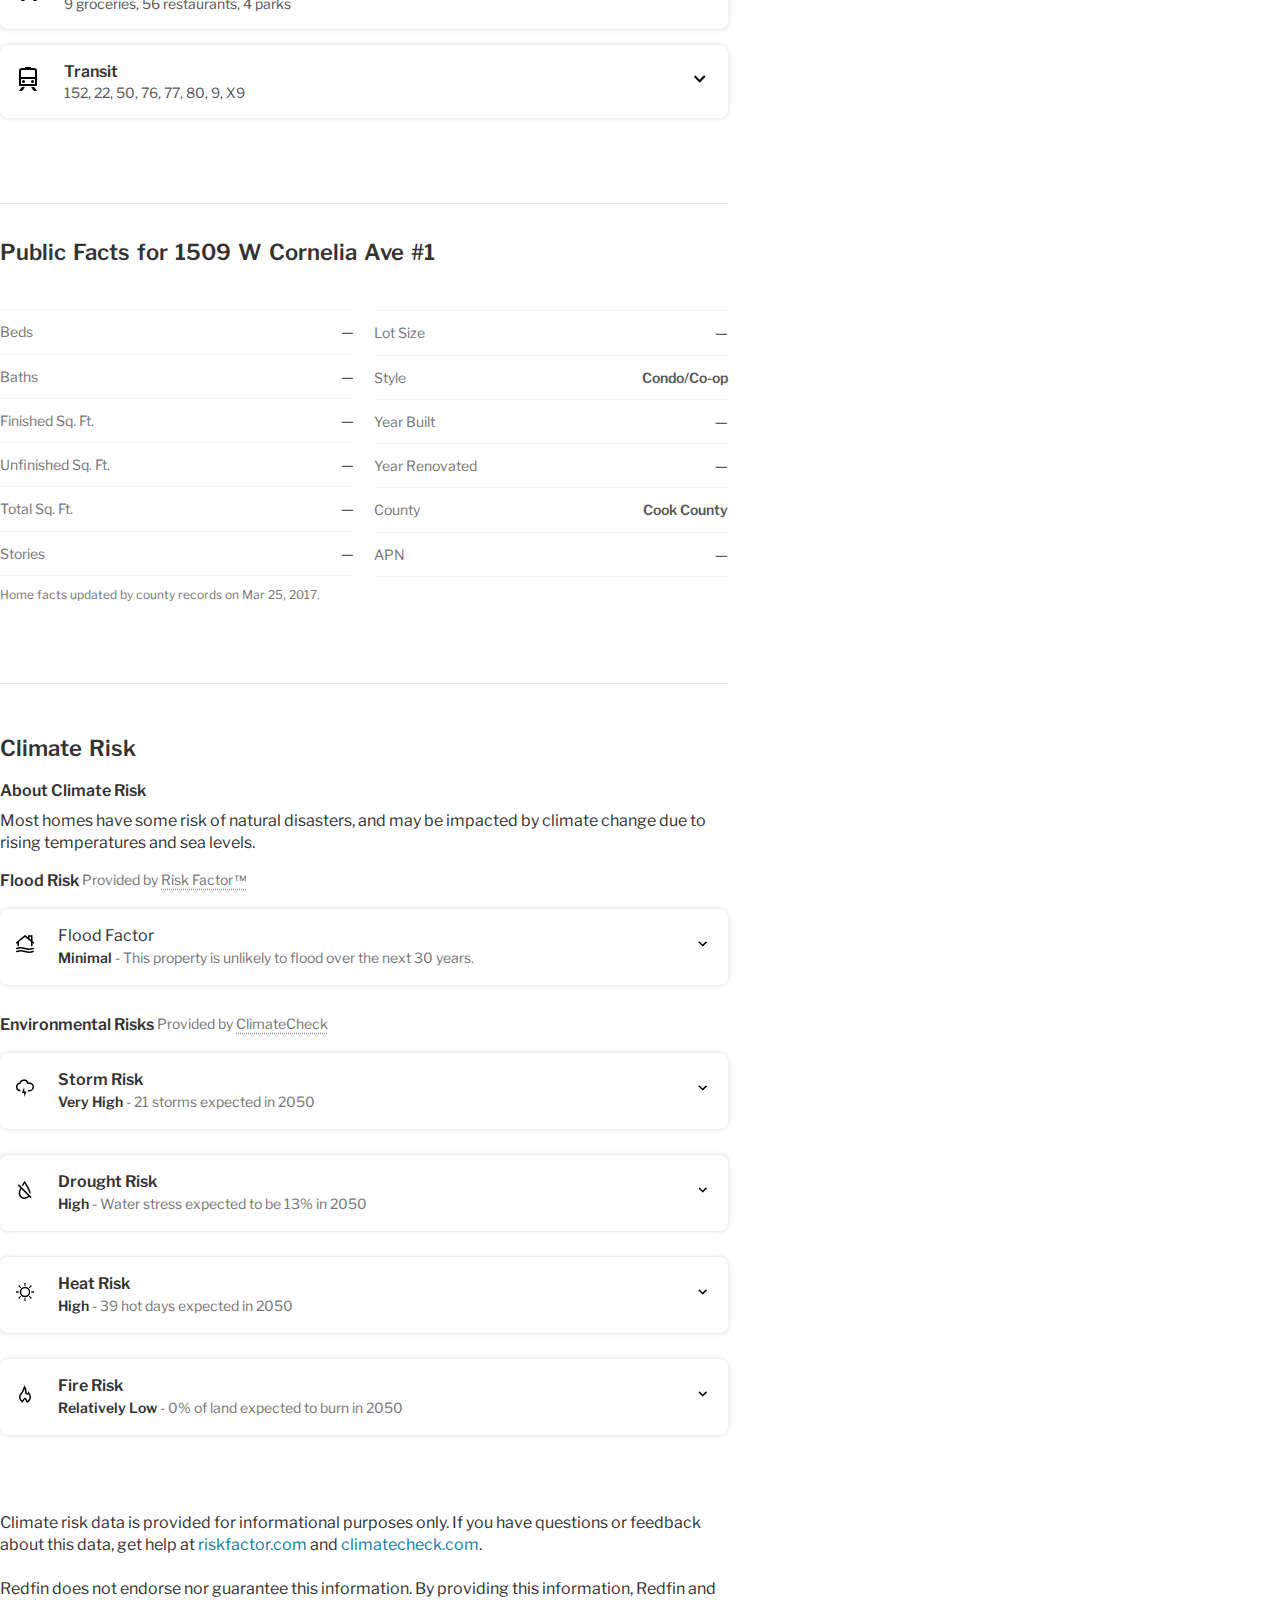
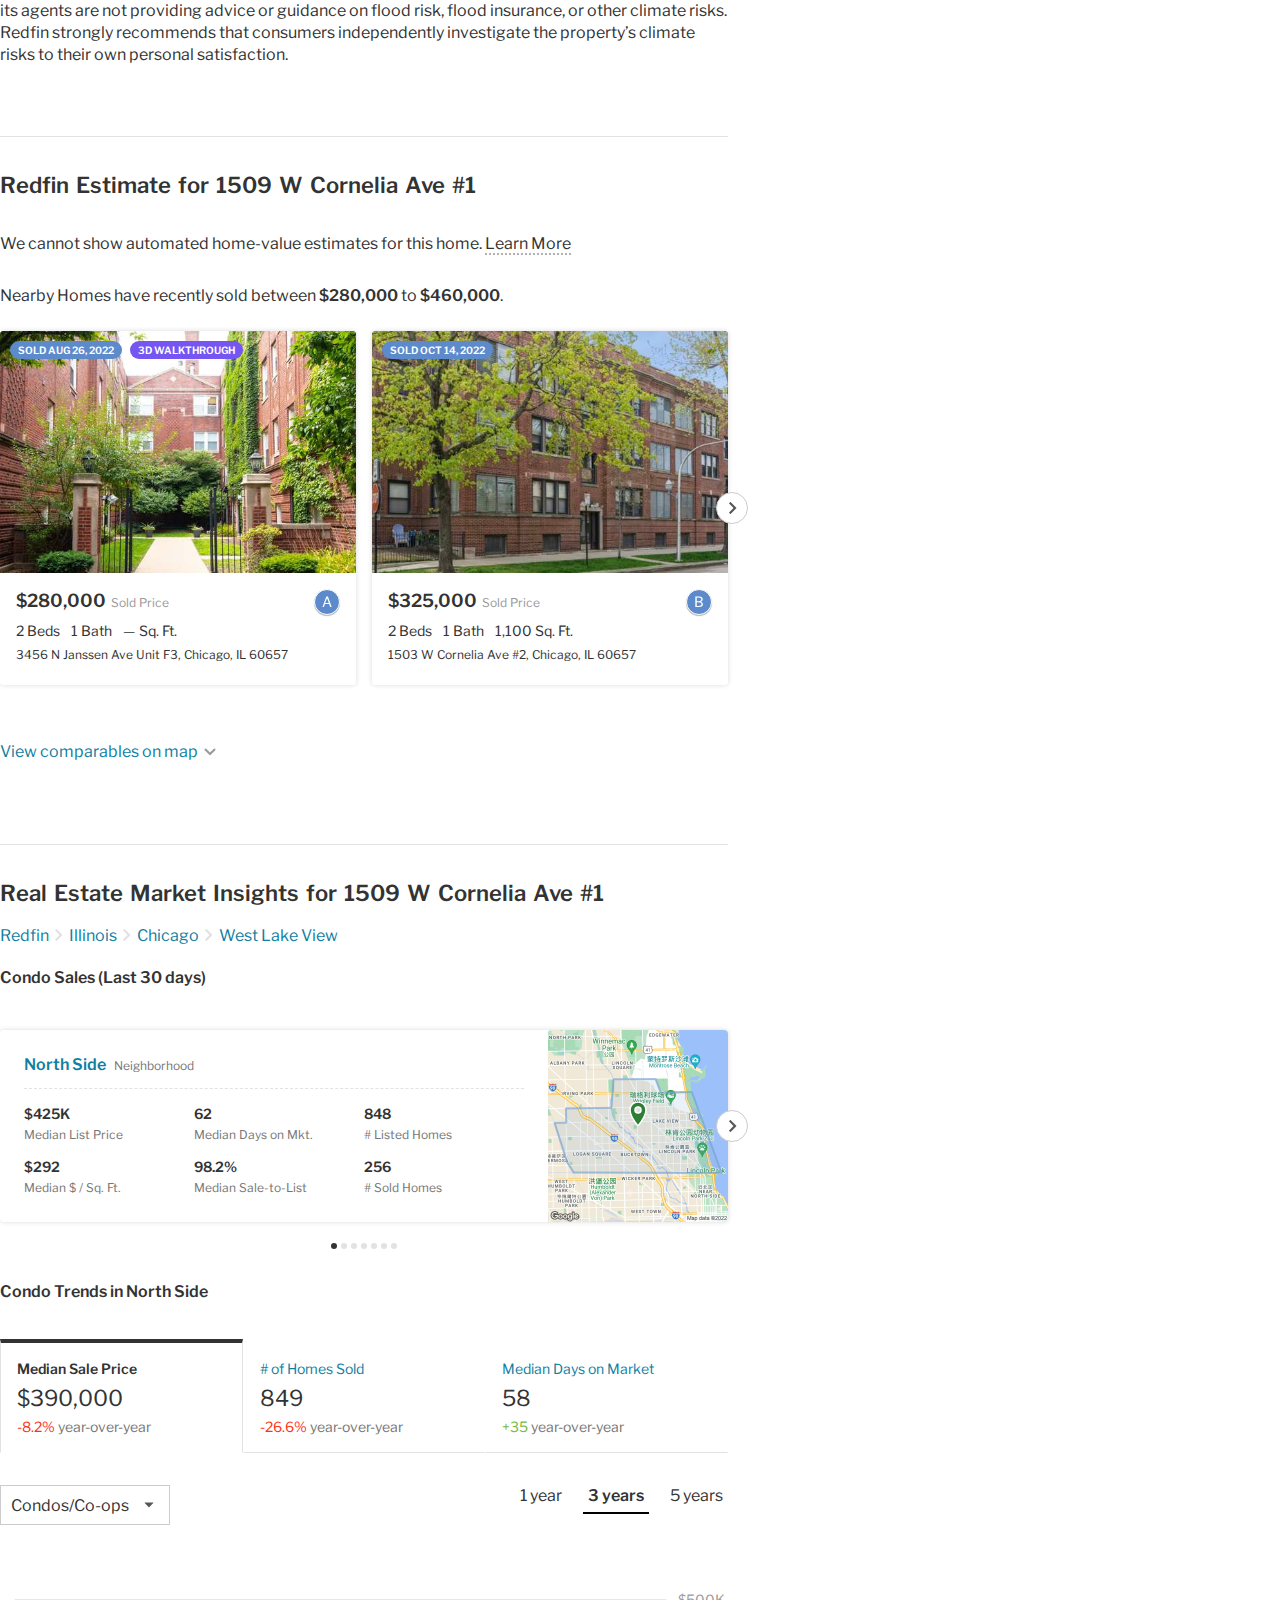
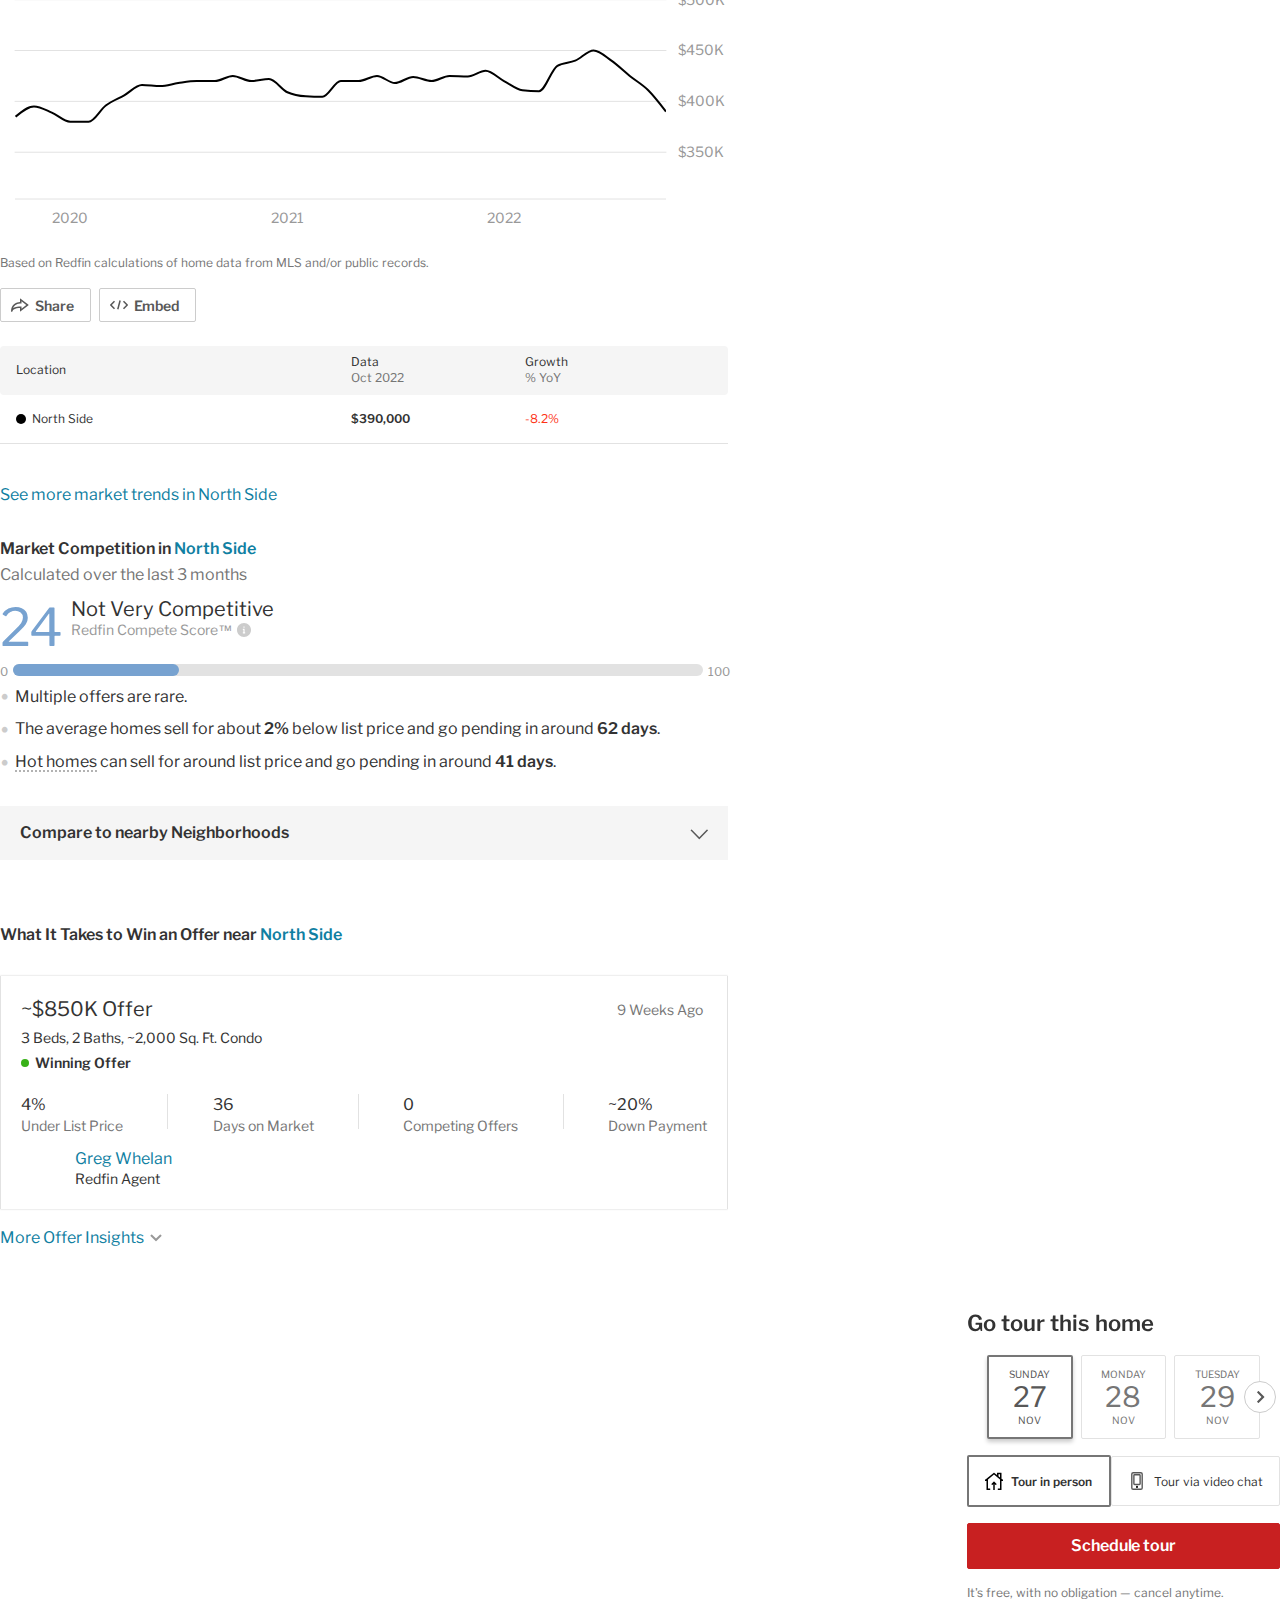
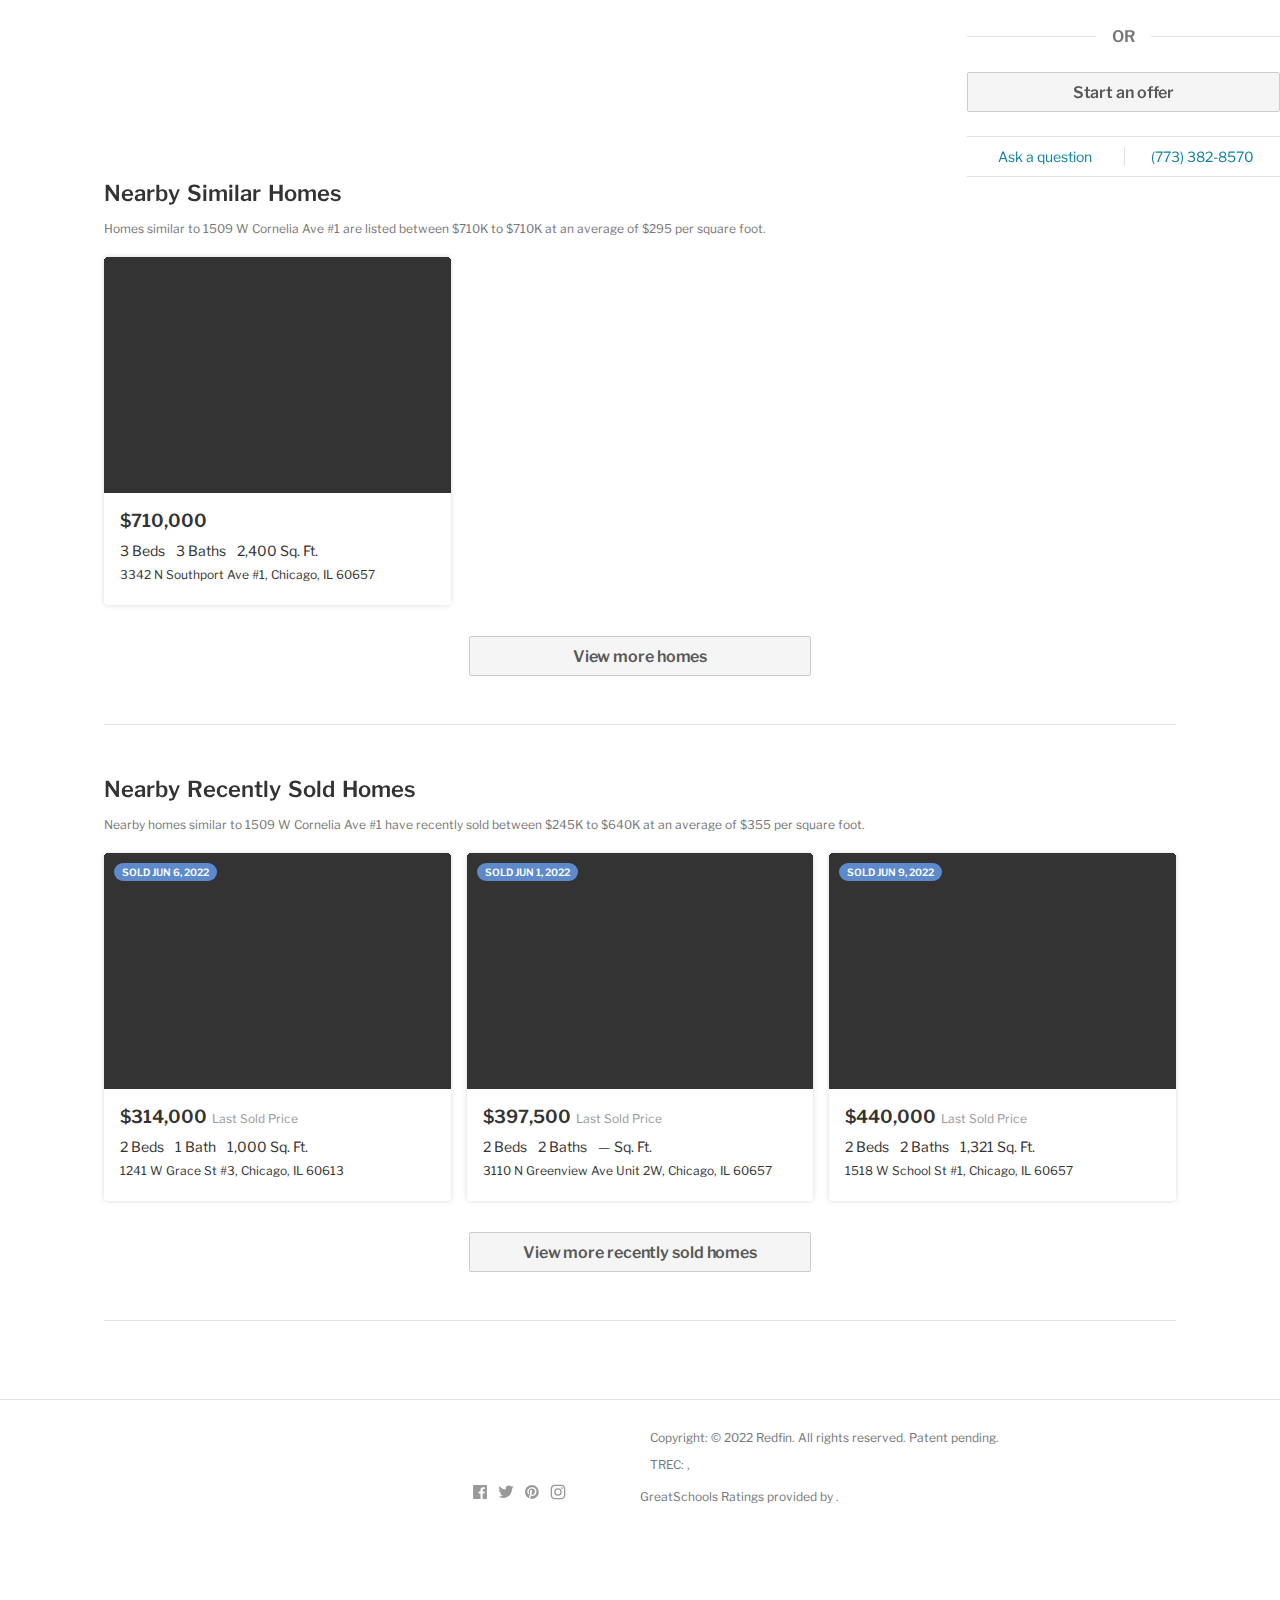
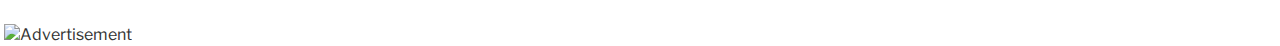
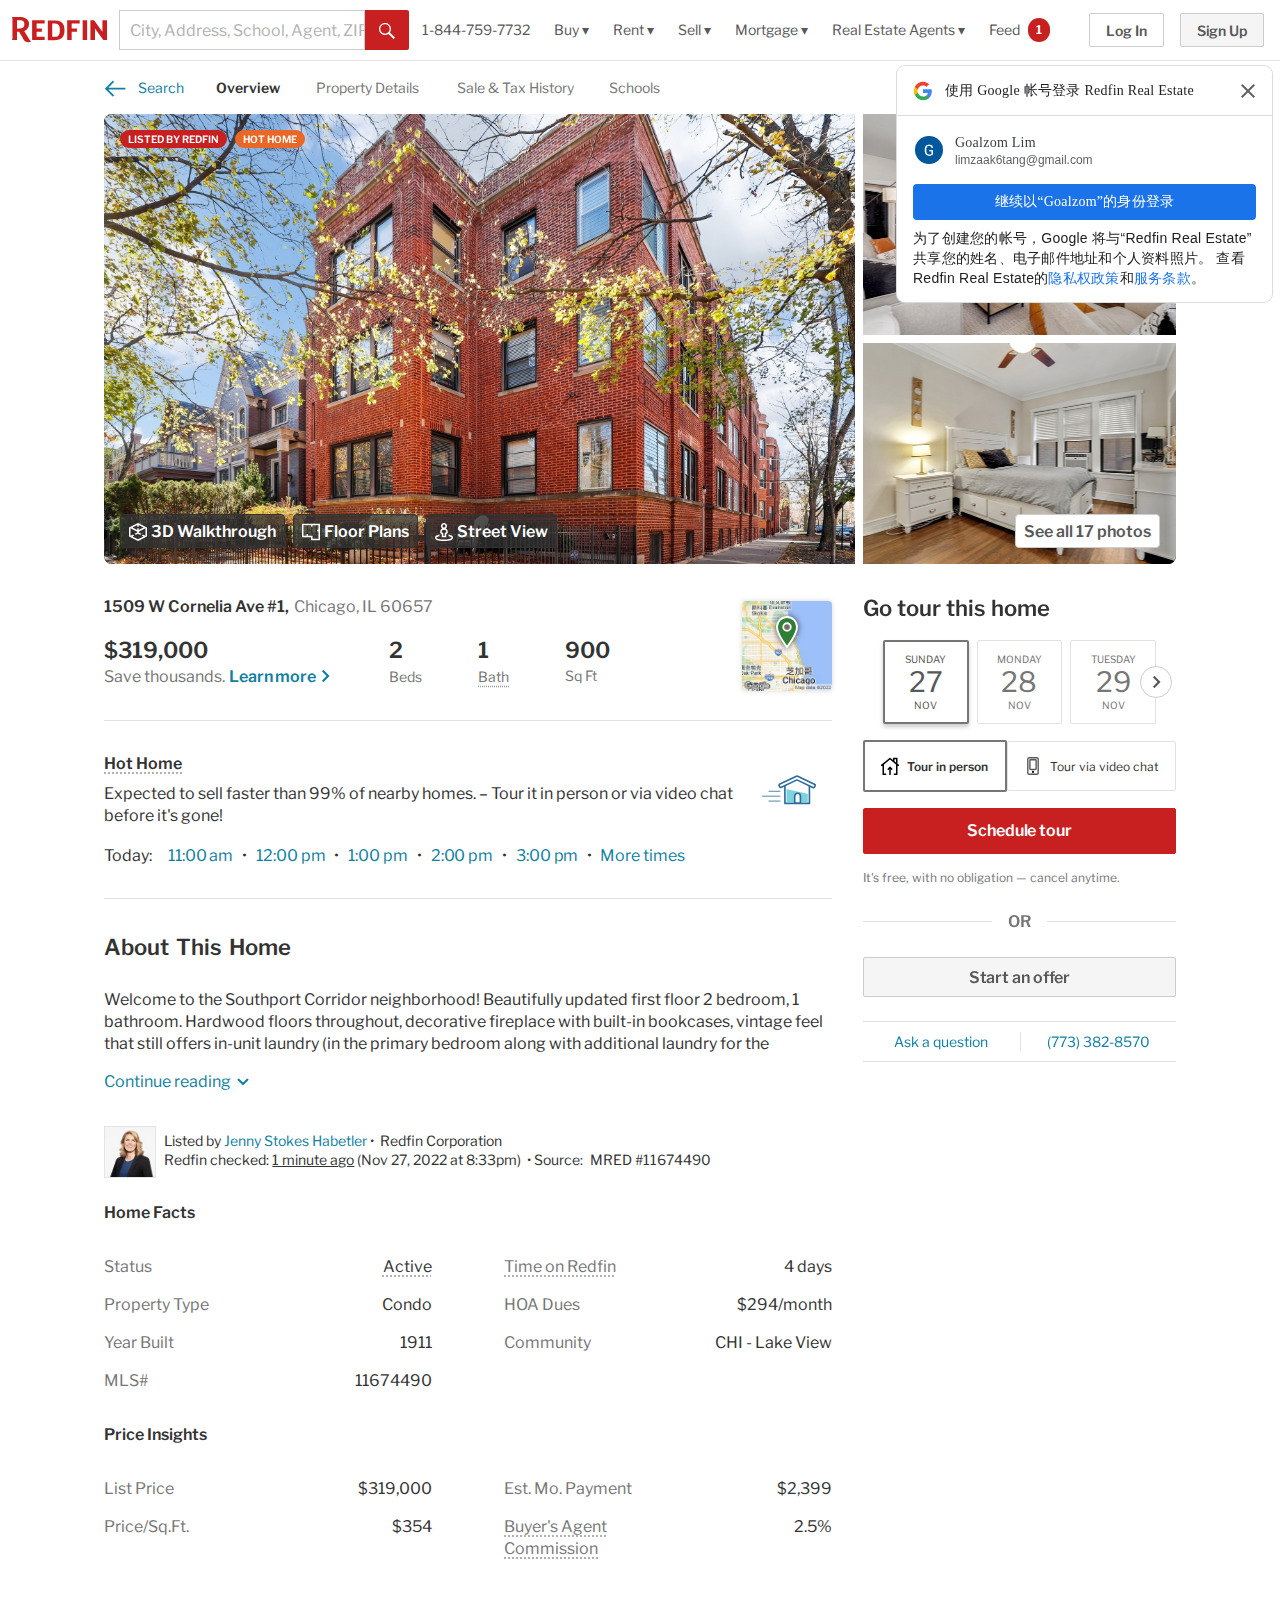
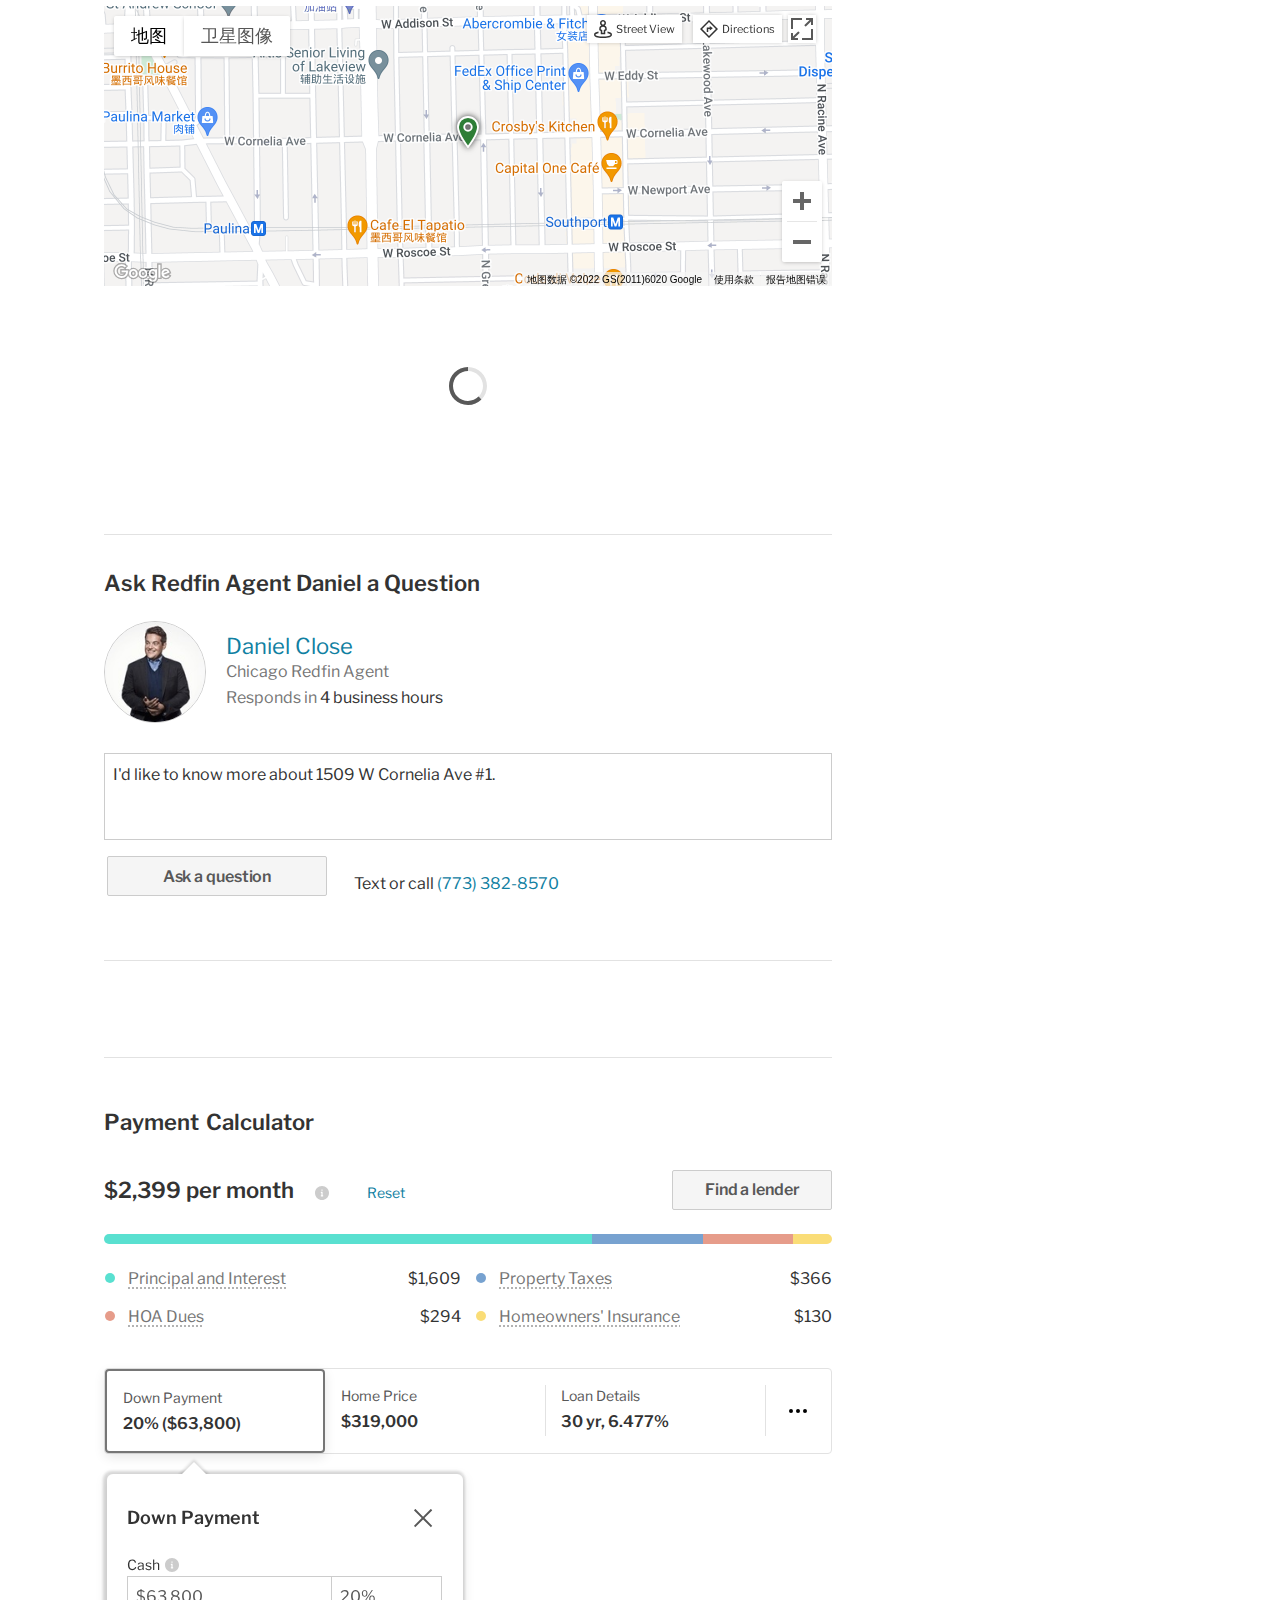
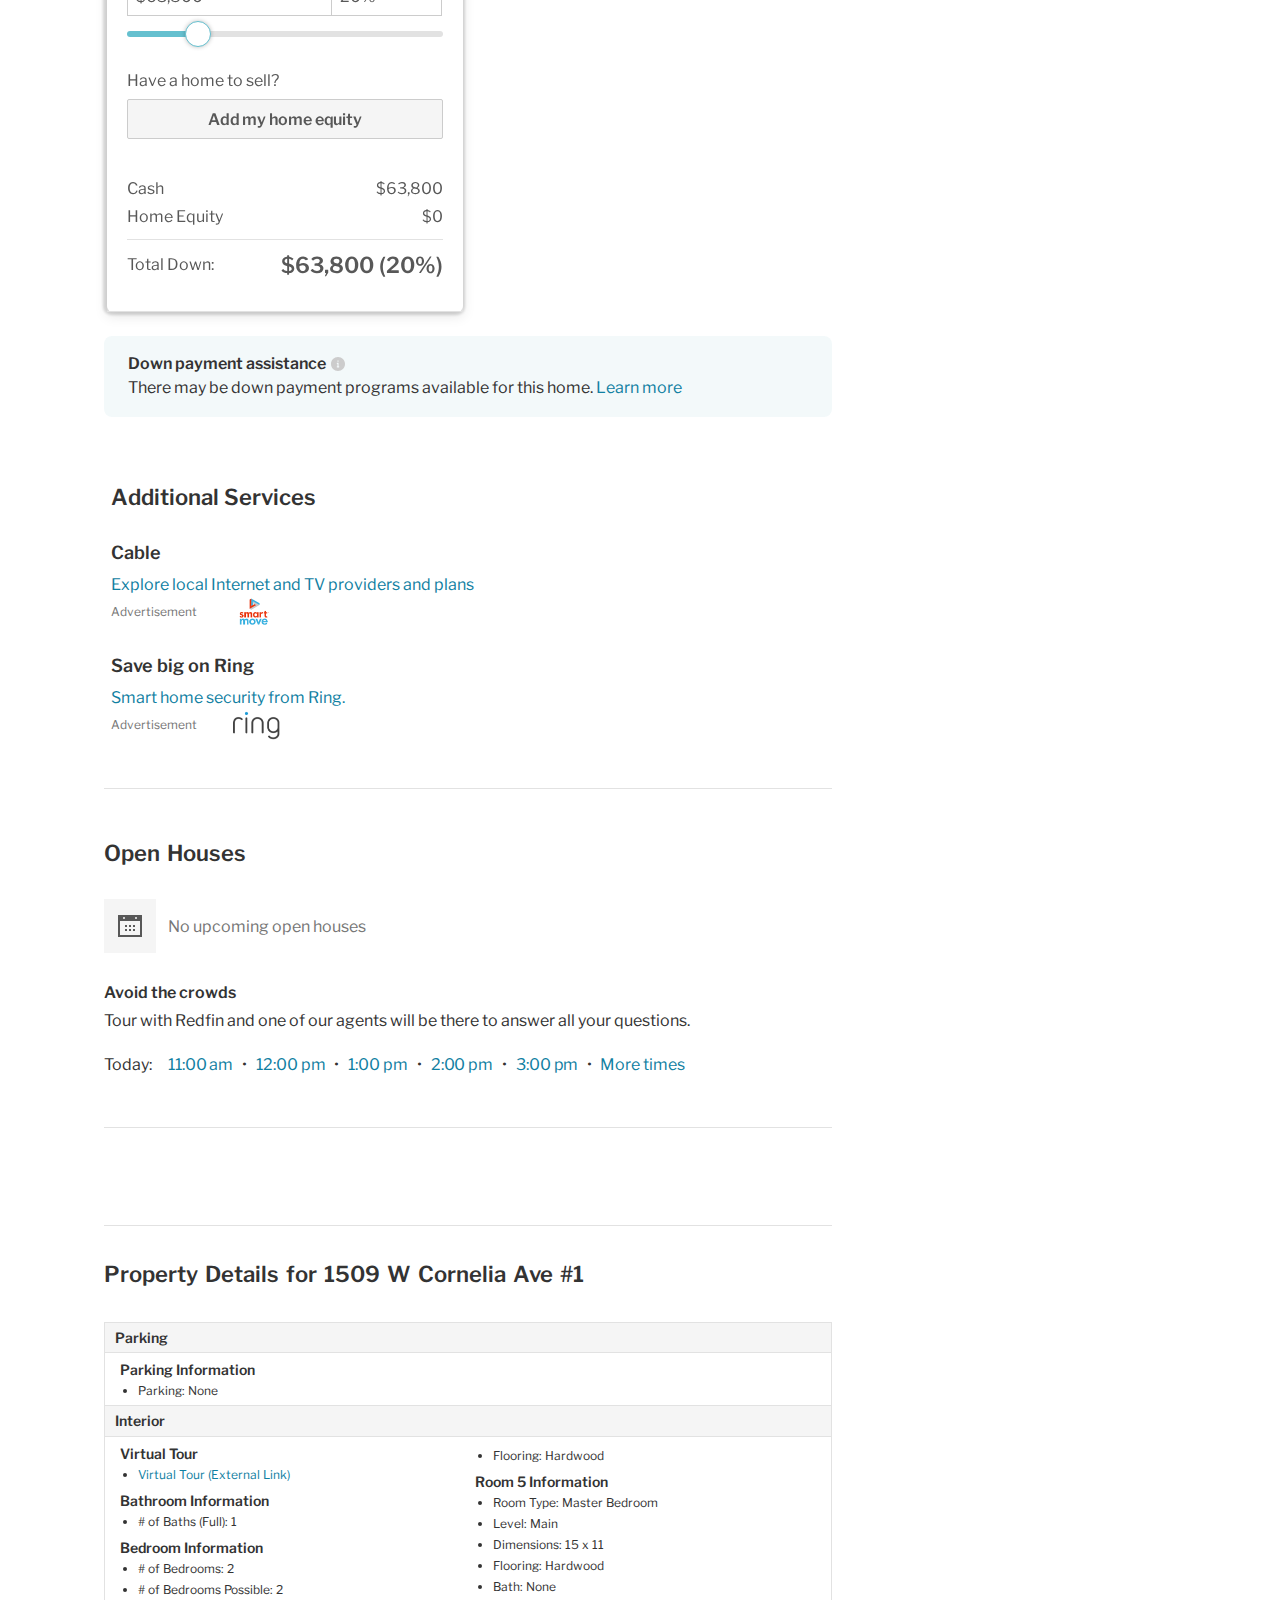
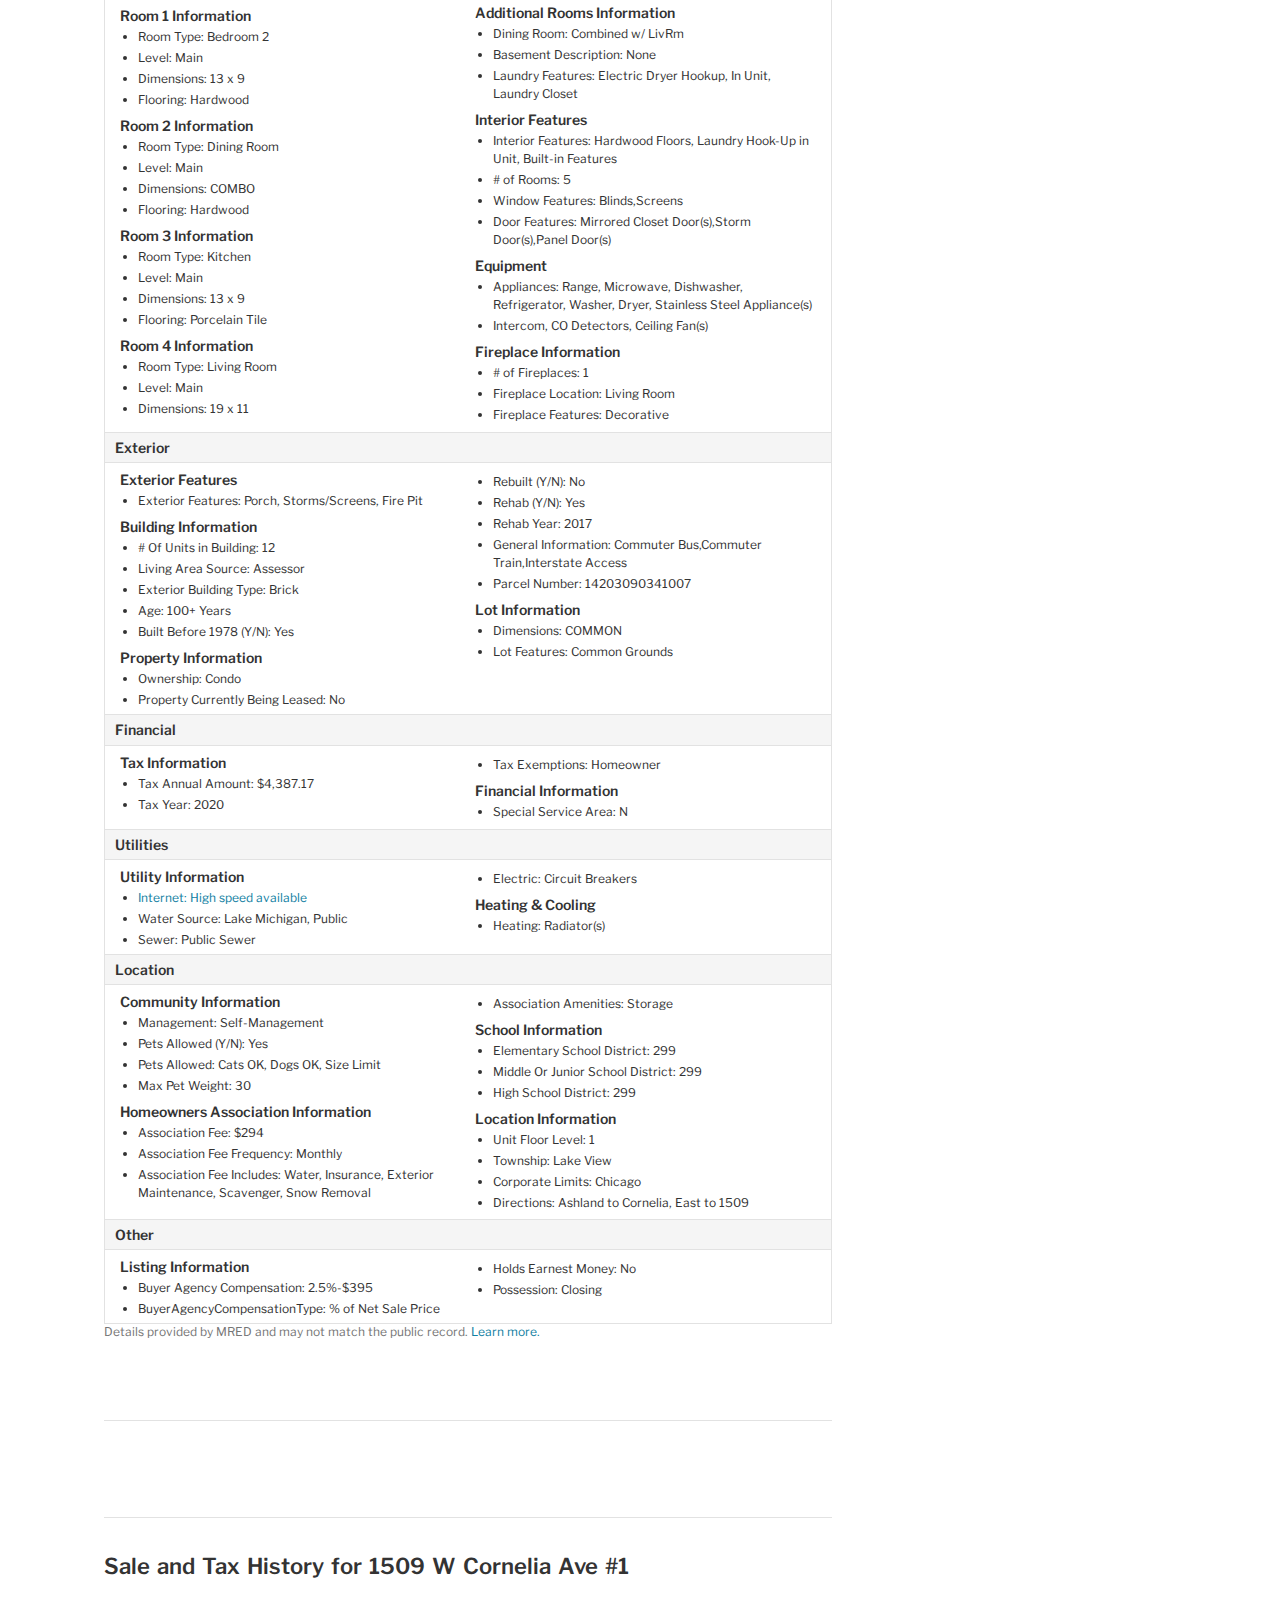
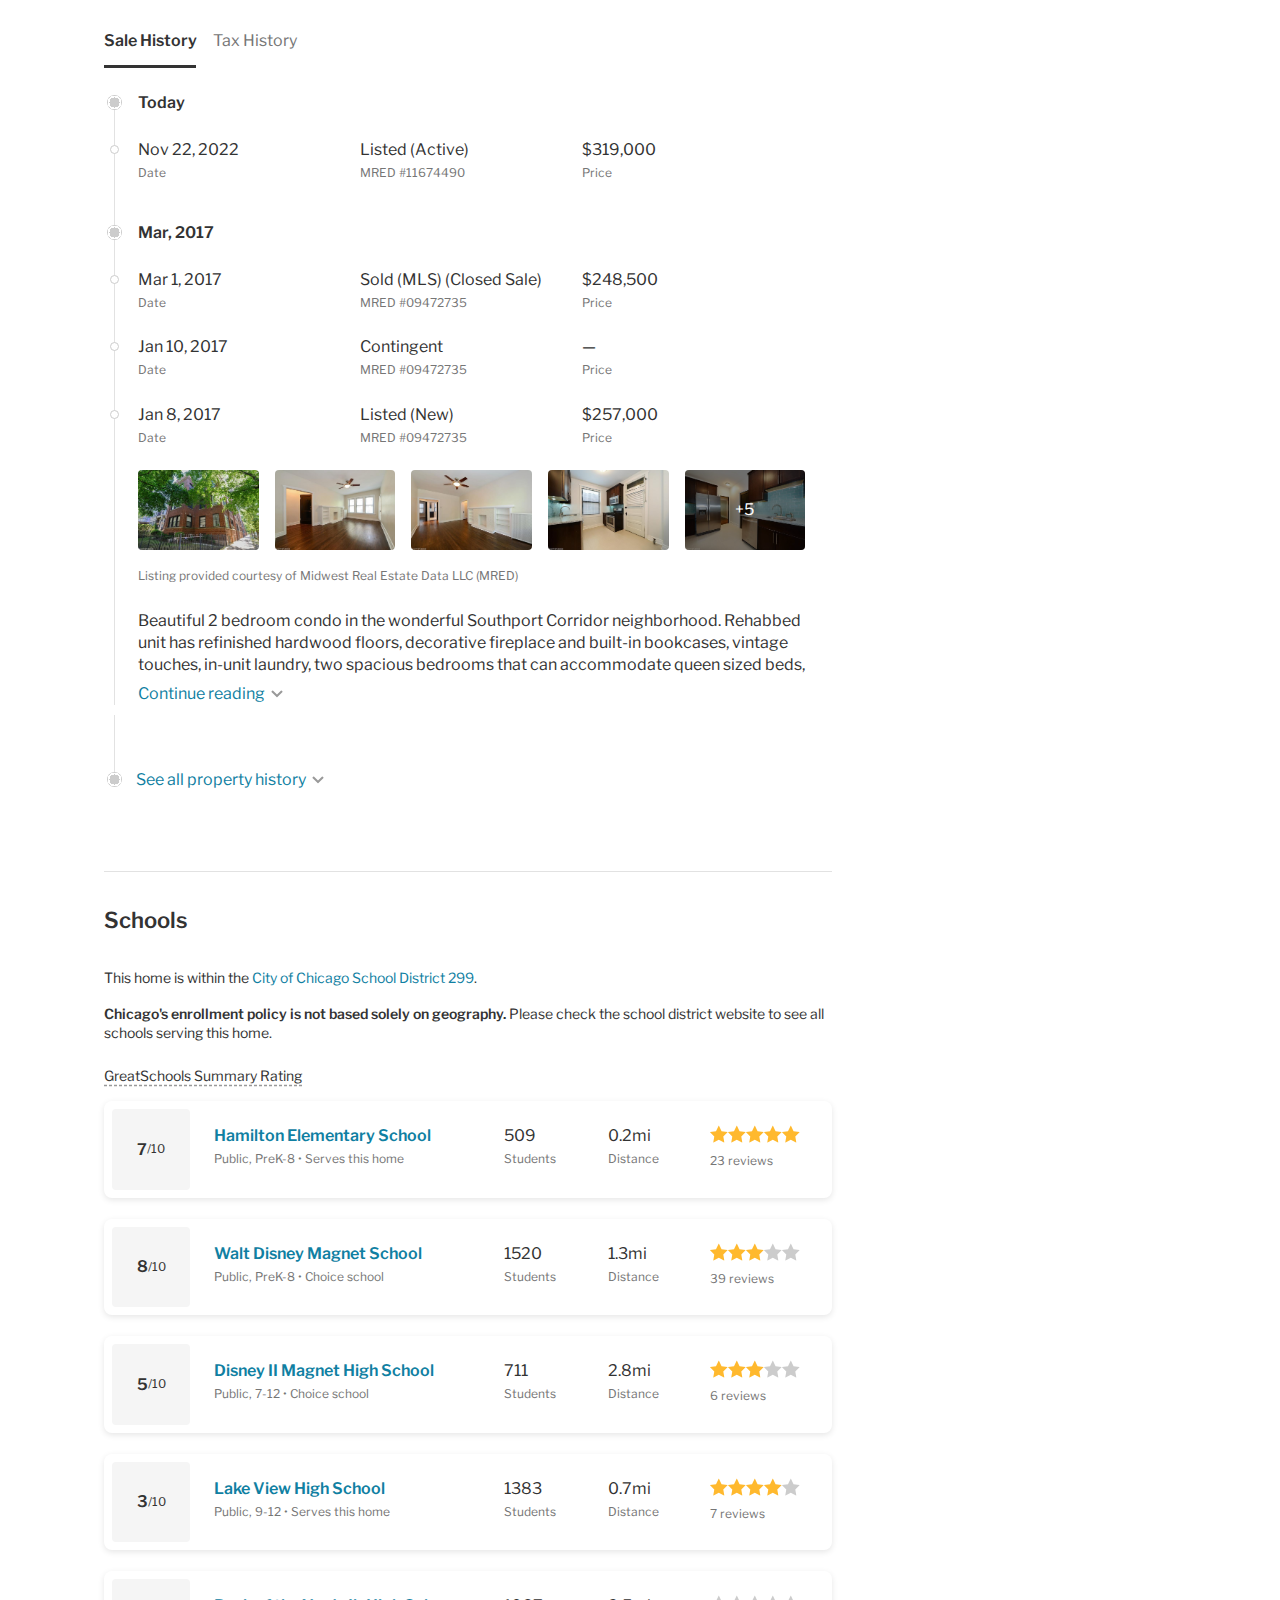
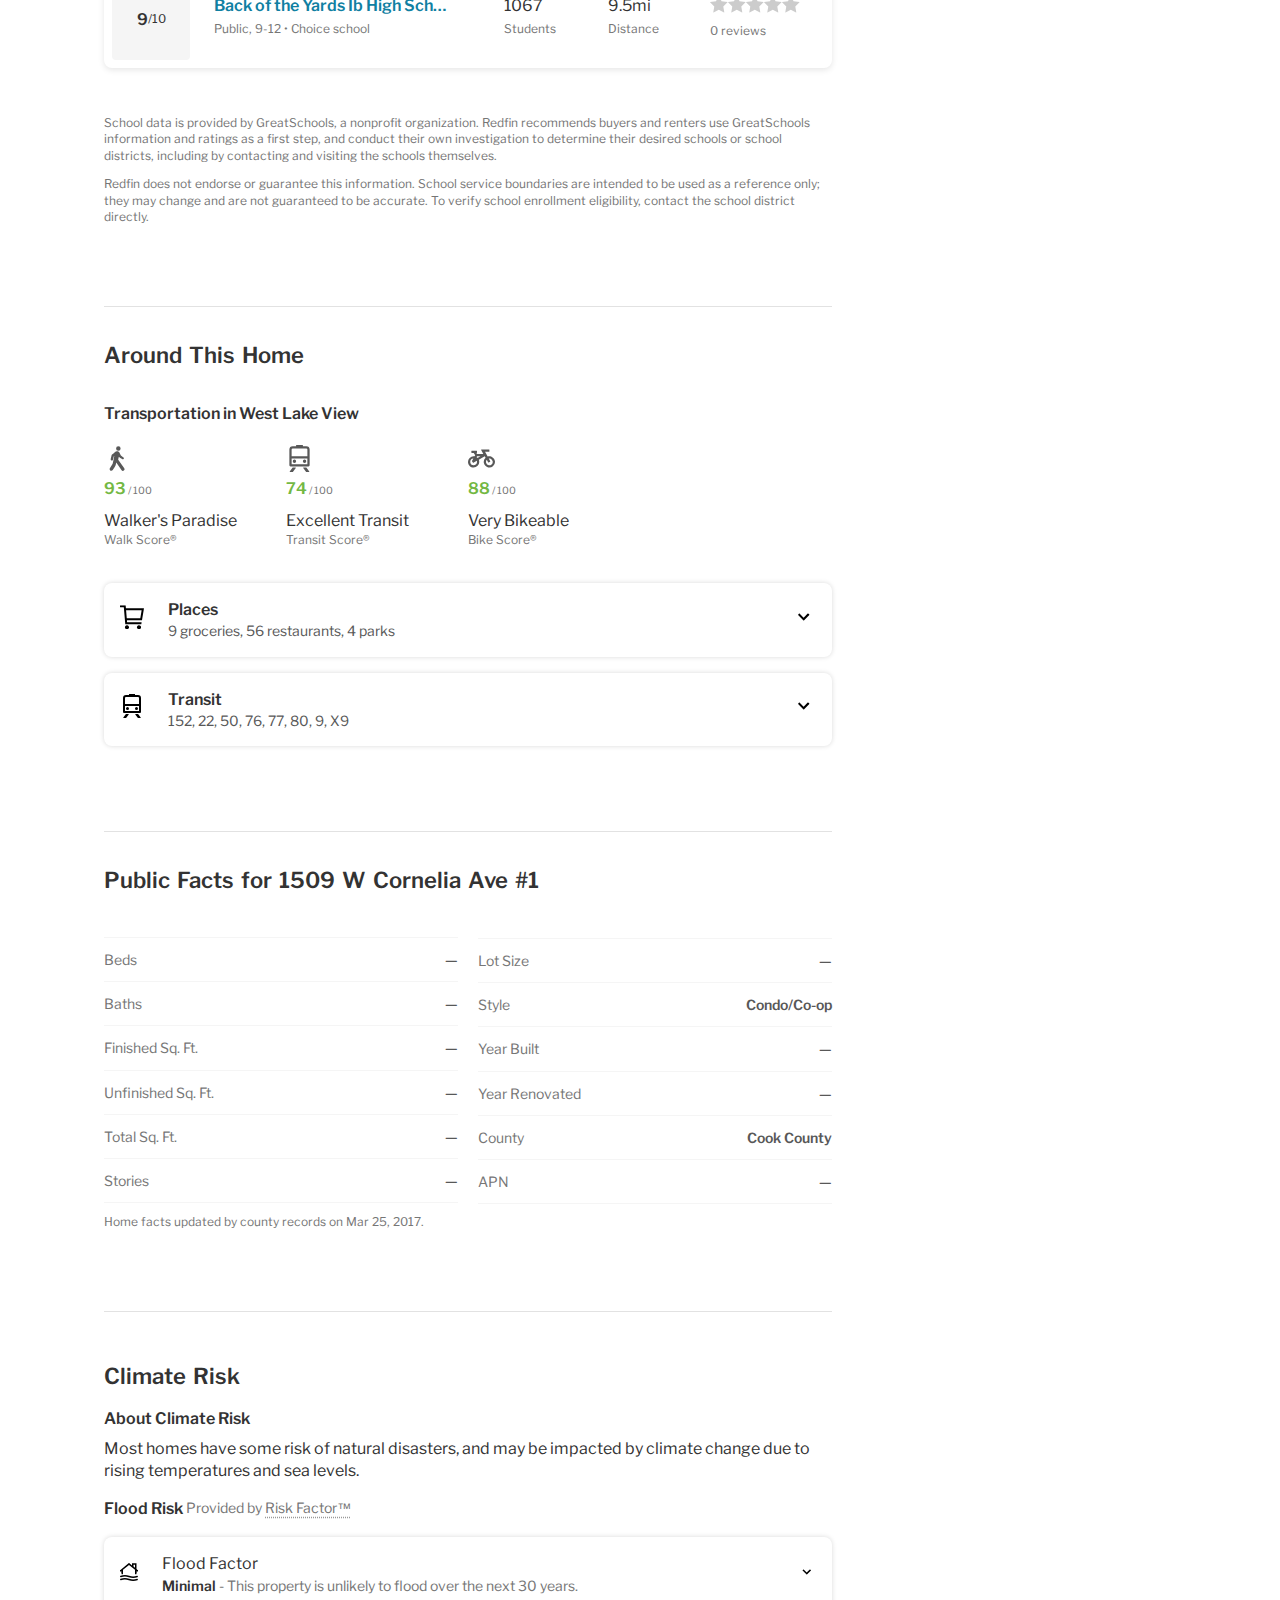
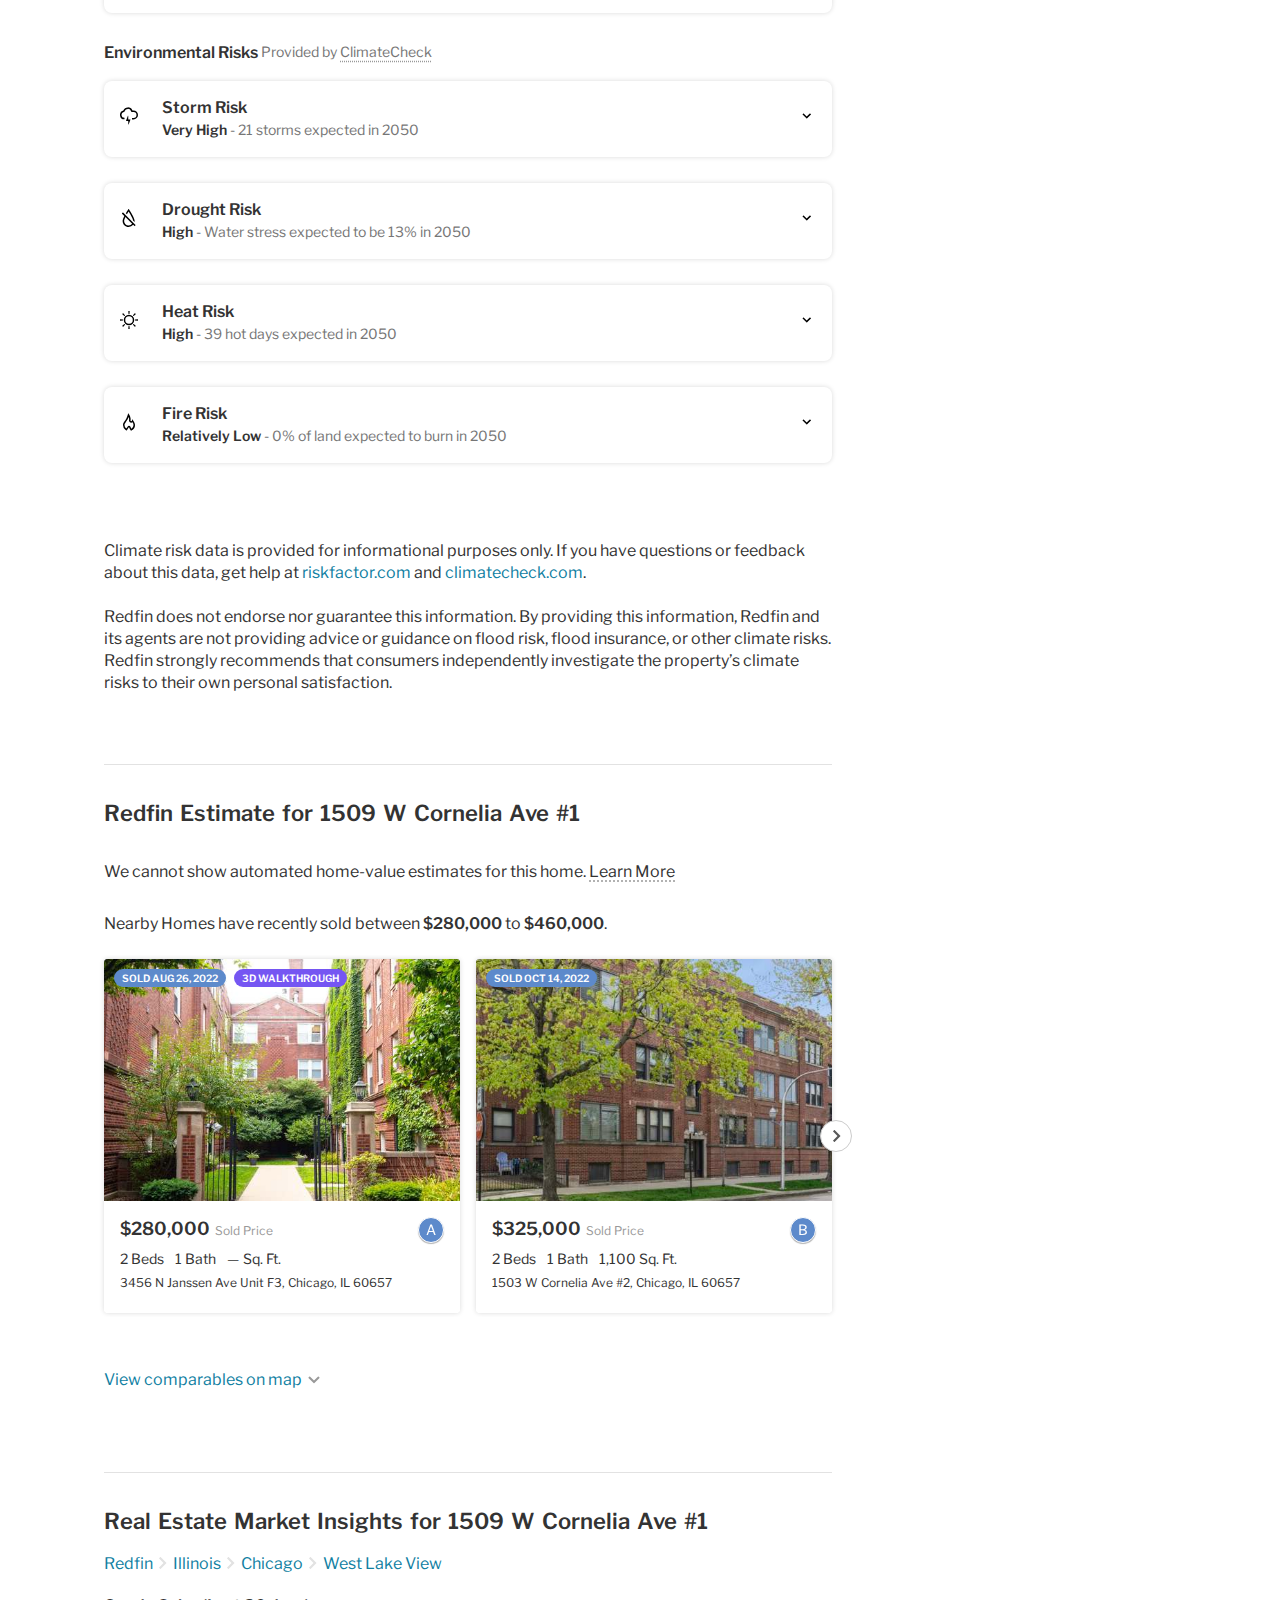
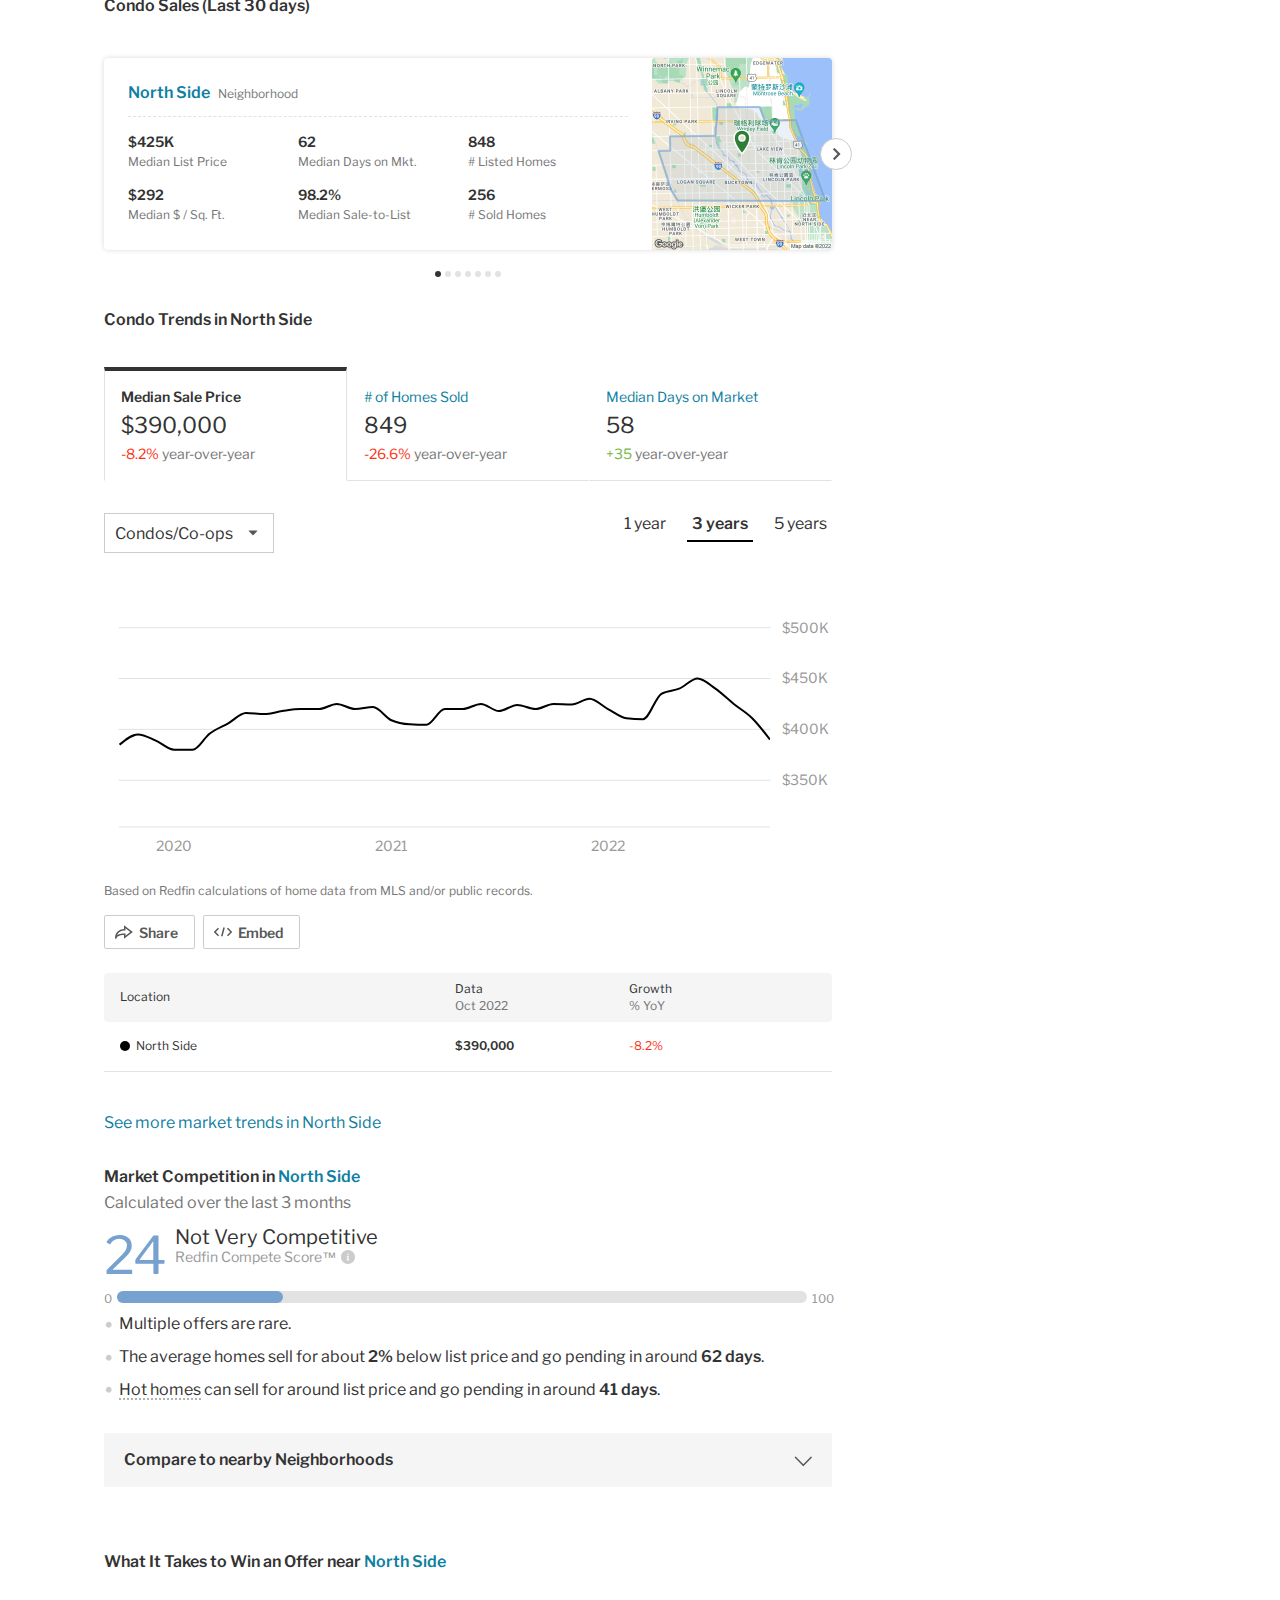
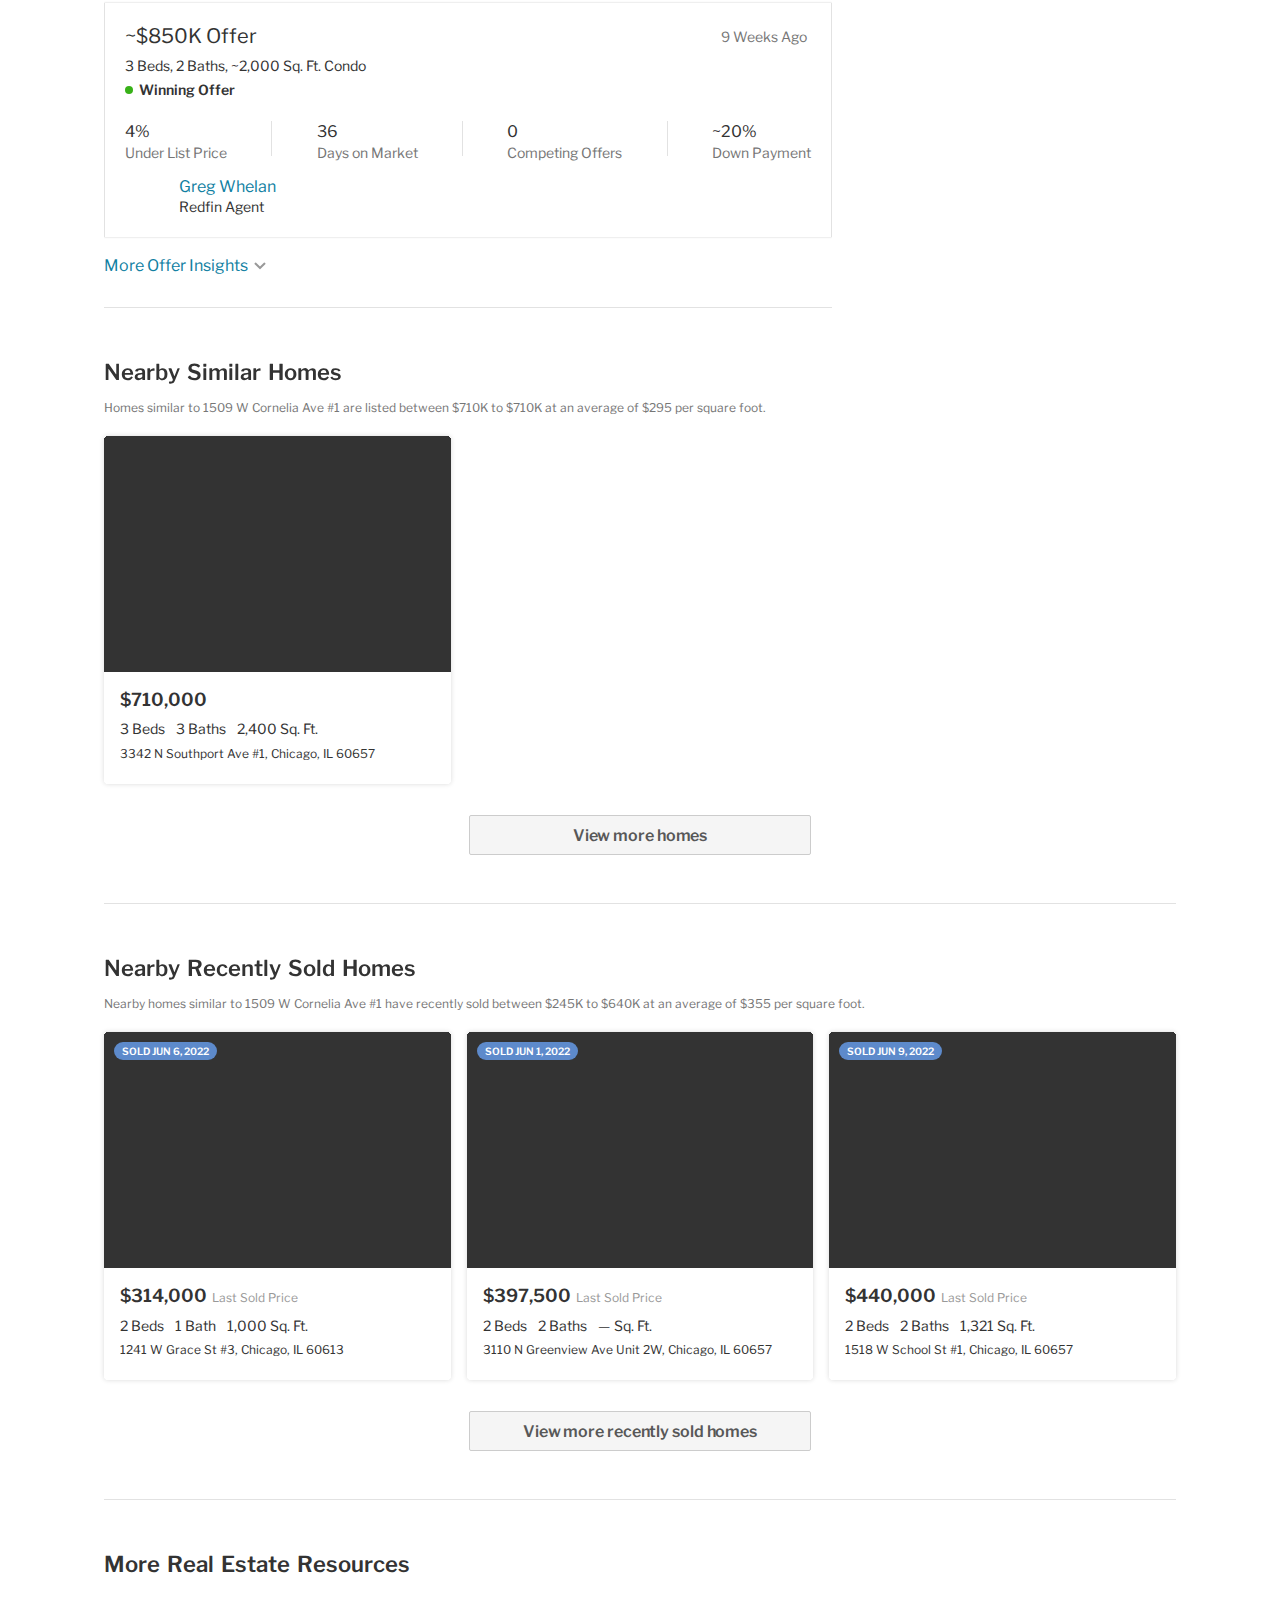
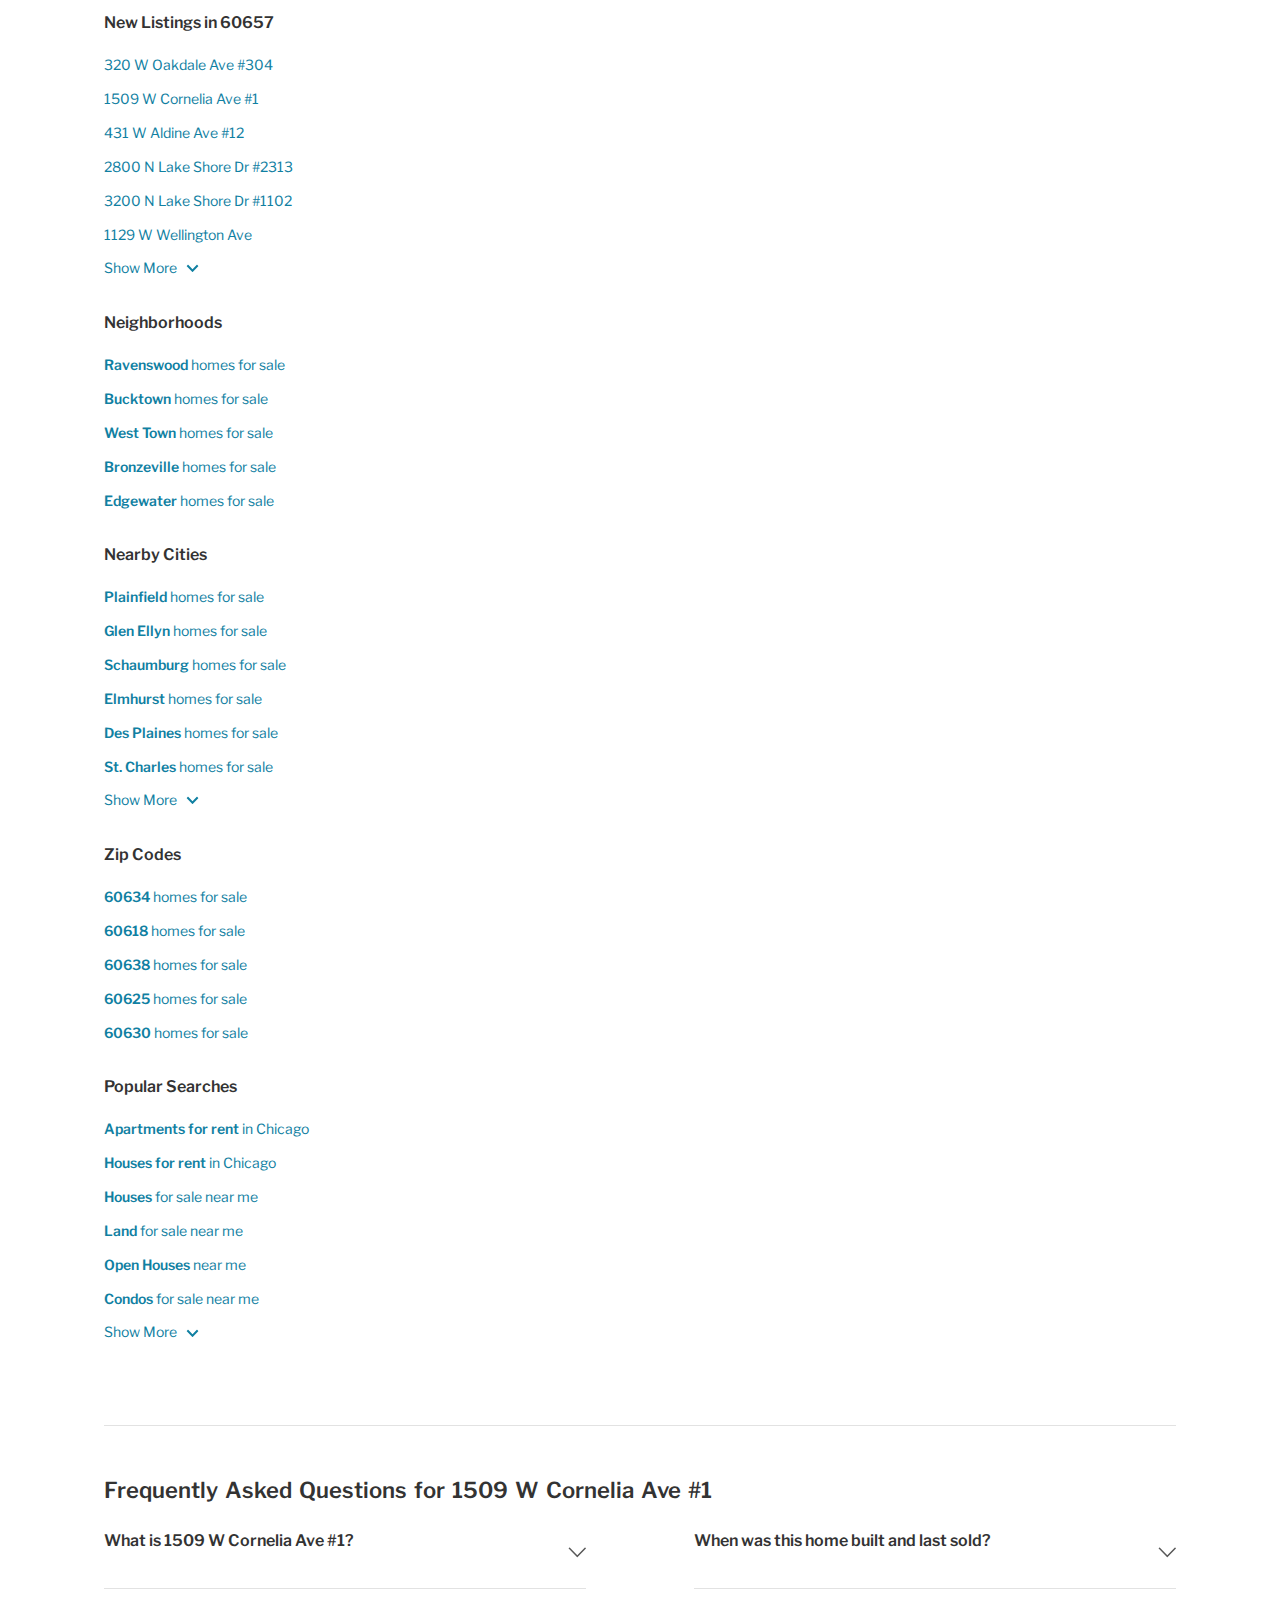
